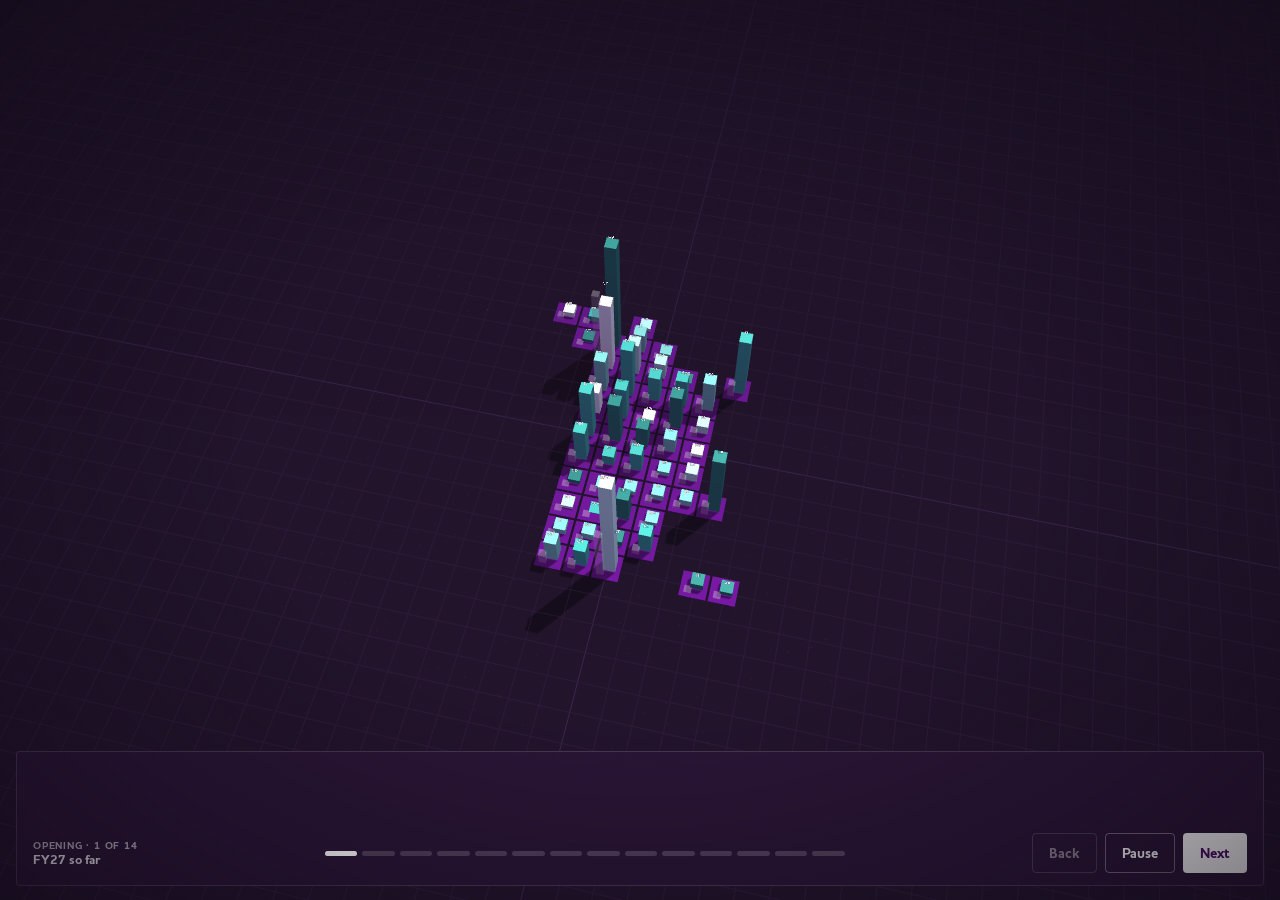
==== index.html @ 797d402d "Rename FY27-Advocacy-Journey (1).html to index.html" ====
<!doctype html>
<html lang="en">
<head>
<meta charset="utf-8">
<meta name="viewport" content="width=device-width,initial-scale=1">
<title>FY27 Advocacy Journey</title>
<style>
/* Layout: full-viewport 3D stage; HUD = title strip (top-left), optional state picker (top-right), caption + progress + controls (bottom). Single deliberate theme: brand purple ground, white and gold marks, teal for growth. */
@font-face{font-family:"Houschka Alt Pro";src:url("[data-uri]") format("woff");font-weight:300 500;font-style:normal;font-display:swap}
@font-face{font-family:"Houschka Alt Pro";src:url("[data-uri]") format("woff");font-weight:600 900;font-style:normal;font-display:swap}
:root{--bg:#1d1226;--panel:rgba(43,23,56,.82);--border:rgba(255,255,255,.14);--fg:#f3eef6;--muted:rgba(243,238,246,.72);--gold:#ffa400;--font:"Houschka Alt Pro",Arial,Helvetica,sans-serif;color-scheme:dark}
html,body{height:100%}
body{margin:0;background:var(--bg);color:var(--fg);font:400 15px/1.45 var(--font);overflow:hidden;-webkit-font-smoothing:antialiased}
#c{position:fixed;inset:0;display:block;touch-action:none;width:100vw!important;height:100vh!important}
.hud{position:fixed;background:var(--panel);border:1px solid var(--border);border-radius:4px;backdrop-filter:blur(8px);padding:12px 16px;max-width:calc(100vw - 32px)}
#top{top:calc(14px + env(safe-area-inset-top,0px));left:16px;display:flex;gap:10px;align-items:baseline;padding:8px 14px;max-width:min(60vw,calc(100vw - 452px))}
#top .ver{font-size:10px;color:var(--muted);letter-spacing:.06em}
#top h1{margin:0;font-size:15px;font-weight:700;line-height:1.2;letter-spacing:.01em;white-space:nowrap;overflow:hidden;text-overflow:ellipsis}
#scene{flex:0 1 auto;min-width:0;max-width:34%}
#kicker{font-size:10px;letter-spacing:.08em;text-transform:uppercase;color:var(--muted);font-weight:700;margin:0}
#sceneTitle{margin:0;font-size:13px;font-weight:700;line-height:1.2;color:var(--fg);white-space:nowrap;overflow:hidden;text-overflow:ellipsis}
#pick{top:calc(14px + env(safe-area-inset-top,0px));right:16px;display:flex;gap:8px;align-items:center;max-width:46vw}
select,button{font:700 14px/1.2 var(--font);min-height:40px;border-radius:4px;cursor:pointer}
select{background:#2b1738;color:#fff;border:1px solid rgba(255,255,255,.35);padding:8px 34px 8px 10px;appearance:none;-webkit-appearance:none;background-image:url("data:image/svg+xml;utf8,<svg xmlns='http://www.w3.org/2000/svg' width='16' height='16' viewBox='0 0 16 16'><path d='M3 6l5 5 5-5' fill='none' stroke='white' stroke-width='2'/></svg>");background-repeat:no-repeat;background-position:right 10px center}
button{background:#fff;color:#4a0d66;border:1px solid transparent;padding:8px 16px}
button.ghost{background:transparent;color:#fff;border-color:rgba(255,255,255,.35)}
button:disabled{opacity:.45;cursor:default}
button:focus-visible,select:focus-visible{outline:none;box-shadow:0 0 0 3px var(--gold)}
#bottom{left:16px;right:16px;bottom:calc(14px + env(safe-area-inset-bottom,0px));display:grid;gap:10px;max-width:none}
#caption{margin:0;font-size:clamp(16px,1.9vw,22px);line-height:1.35;min-height:2.7em;text-wrap:balance;opacity:0;transform:translateY(6px)}
#caption.in{opacity:1;transform:none;transition:opacity 500ms ease-out,transform 500ms ease-out}
#caption strong{color:var(--gold)}
#ctl{display:flex;justify-content:space-between;align-items:center;gap:14px;flex-wrap:wrap}
#progress{display:flex;gap:5px;flex:1 1 200px;max-width:520px}
#progress span{flex:1;height:5px;border-radius:3px;background:rgba(255,255,255,.18);position:relative;overflow:hidden}
#progress span::after{content:"";position:absolute;inset:0;background:#fff;transform:scaleX(0);transform-origin:left}
#progress span.done::after{transform:scaleX(1)}
#progress span.live::after{transform:scaleX(1);transition:transform var(--ms,10000ms) linear}
#btns{display:flex;gap:8px}
#stat{position:fixed;right:16px;top:calc(76px + env(safe-area-inset-top,0px));width:300px;display:none}
#stat.on{display:block}
#stat .big{font-size:40px;font-weight:700;line-height:1;margin:2px 0 4px}
#stat .lbl{font-size:13px;color:var(--muted)}
#stat .sub{font-size:14px;margin-top:8px;color:var(--fg)}
#stat .sub b{color:var(--gold)}
.lg{display:flex;gap:14px;flex-wrap:wrap;font-size:13px;color:var(--muted);margin-top:8px}
.lg span{display:inline-flex;align-items:center;gap:6px}
.lg i{width:11px;height:11px;border-radius:2px;display:inline-block}
.sr{position:absolute;left:-9999px}
.ovl{position:fixed;inset:0;z-index:6;display:grid;place-items:center;pointer-events:none;opacity:0;transition:opacity 900ms ease}
.ovl.on{opacity:1}
#vignette{position:fixed;inset:0;pointer-events:none;z-index:2;background:radial-gradient(ellipse at center,rgba(0,0,0,0) 45%,rgba(14,8,20,.55) 100%)}
#dip{position:fixed;inset:0;pointer-events:none;z-index:7;background:#120b1a;opacity:0;transition:opacity 420ms ease}
#dip.on{opacity:.55;transition:opacity 160ms ease}
#cold{background:#120b1a}
#cold .inner,#finale .inner{text-align:center;padding:0 24px;max-width:1100px}
.coldtitle{font-size:clamp(16px,2.4vw,28px);letter-spacing:.14em;text-transform:uppercase;color:var(--gold);font-weight:700;margin-bottom:clamp(18px,4vh,44px)}
.bignum{font-weight:700;font-size:clamp(64px,13vw,168px);line-height:1;letter-spacing:-.02em;color:#fff;font-variant-numeric:tabular-nums}
.bignum.gold{color:var(--gold)}
.biglab{font-size:clamp(16px,2.2vw,26px);color:var(--muted);margin-top:14px;font-weight:700;letter-spacing:.04em;text-transform:uppercase}
.bigline{font-size:clamp(20px,3vw,38px);color:#fff;margin-top:34px;font-weight:700;opacity:0;transform:translateY(10px);transition:opacity 800ms ease,transform 800ms ease}
.bigline.on{opacity:1;transform:none}
.bigline b{color:var(--gold)}
#finale{background:radial-gradient(ellipse at center,rgba(29,18,38,.55) 0%,rgba(29,18,38,.92) 70%)}
#finale .eyebrow{font-size:14px;letter-spacing:.1em;text-transform:uppercase;color:var(--gold);font-weight:700;margin:0 0 14px}
#finale h1{margin:0;font-weight:700;font-size:clamp(40px,7.5vw,104px);line-height:.98;letter-spacing:-.01em;color:#fff}
#finale .row{display:flex;gap:clamp(24px,5vw,72px);justify-content:center;flex-wrap:wrap;margin:38px 0 26px}
#finale .cell .n{font-weight:700;font-size:clamp(40px,6vw,80px);line-height:1;color:var(--gold);font-variant-numeric:tabular-nums}
#finale .cell:nth-child(2) .n{color:#fff}
#finale .cell .l{font-size:clamp(13px,1.4vw,17px);color:var(--muted);margin-top:8px;max-width:22ch;margin-left:auto;margin-right:auto}
#finale .cta{font-size:clamp(18px,2.4vw,30px);color:#fff;margin:0;max-width:34ch;margin-left:auto;margin-right:auto;line-height:1.3}
#finale .cta b{color:var(--gold)}
#hero{position:fixed;left:0;right:0;top:calc(96px + env(safe-area-inset-top,0px));z-index:3;pointer-events:none;text-align:center;opacity:0;transform:translateY(-8px);transition:opacity 600ms ease,transform 600ms ease}
#hero.on{opacity:1;transform:none}
#hero .n{font-weight:700;font-size:clamp(48px,7.5vw,100px);line-height:1;color:var(--gold);letter-spacing:-.02em;text-shadow:0 6px 30px rgba(0,0,0,.6);font-variant-numeric:tabular-nums}
#hero .l{font-size:clamp(15px,2vw,24px);color:#fff;font-weight:700;margin-top:8px;text-shadow:0 2px 12px rgba(0,0,0,.7)}
body.cinema #top,body.cinema #pick,body.cinema #stat{opacity:0;pointer-events:none;transition:opacity 500ms ease}
#top,#pick,#stat{transition:opacity 500ms ease}
.hud.sub{font-size:13px;color:var(--muted)}
#pick{flex-wrap:wrap;justify-content:flex-end}
#backBtn{display:none}#backBtn.on{display:inline-block}
#tourPanel{display:none;position:fixed;right:16px;top:calc(76px + env(safe-area-inset-top,0px));width:min(560px,calc(100vw - 32px));max-height:calc(100vh - 110px);overflow:auto;z-index:6}
#tourPanel.on{display:block}
#tourPanel h3{margin:0 0 4px;font-size:16px}
#tourPanel p{margin:0 0 10px;font-size:13px;color:var(--muted)}
#tourGrid{display:grid;grid-template-columns:repeat(auto-fill,minmax(150px,1fr));gap:4px 10px;margin:8px 0 12px}
#tourGrid label{display:flex;align-items:center;gap:8px;font-size:14px;min-height:30px;cursor:pointer}
#tourGrid input{width:16px;height:16px;accent-color:#ffa400;margin:0}
#tourOrder{font-size:14px;margin:0 0 10px;min-height:1.4em}#tourOrder b{color:var(--gold)}
#tourRow{display:flex;gap:8px;flex-wrap:wrap;align-items:center}
#tourCode{font:600 13px/1.2 ui-monospace,SFMono-Regular,Menlo,monospace;background:#2b1738;color:#fff;border:1px solid rgba(255,255,255,.35);border-radius:4px;padding:9px 10px;min-height:40px;flex:1 1 180px;min-width:0}
#tourMsg{font-size:13px;color:var(--gold);min-height:1.2em;margin-top:6px}
@media (max-width:820px){#tourPanel{top:calc(150px + env(safe-area-inset-top,0px));max-height:50vh}#pick{top:calc(104px + env(safe-area-inset-top,0px));bottom:auto;left:16px;right:16px;justify-content:flex-start;padding:8px 10px}#pick select{flex:1 1 140px;min-width:0}#hero{top:calc(150px + env(safe-area-inset-top,0px))}#finale .row{gap:18px}#top h1{font-size:13px}#scene{display:none}#stat{display:none!important}#caption{min-height:3.9em;font-size:17px}}
@media (prefers-reduced-motion:reduce){*{transition:none!important}}
</style>
</head>
<body>

<canvas id="c" aria-label="Animated 3D story of FY27 grassroots advocacy"></canvas>

<div id="vignette"></div>
<div id="dip"></div>
<section class="ovl" id="cold" aria-live="polite"><div class="inner"><div class="coldtitle">Our FY27 Digital Advocacy Journey So Far</div><div class="bignum" id="coldNum">0</div><div class="biglab" id="coldLab">actions for the cause since July 1</div><div class="bigline" id="coldLine"></div></div></section>
<section id="hero" aria-live="polite"><div class="n" id="heroNum"></div><div class="l" id="heroLab"></div></section>
<section class="ovl" id="finale"><div class="inner"><p class="eyebrow">Our FY27 Digital Advocacy Journey So Far</p><h1>Keep up the momentum</h1><div class="row" id="finRow"></div><p class="cta" id="finCta"></p></div></section>
<section class="hud" id="top"><h1>Our FY27 Digital Advocacy Journey So Far</h1><span class="ver">v12</span></section>
<section class="hud" id="pick">
  <label for="stateSel" class="sr">Explore a state</label>
  <select id="stateSel"><option value="">Explore a state…</option></select>
  <button type="button" id="tourBtn" class="ghost">Build tour</button>
  <button type="button" id="backBtn">Back to story</button>
</section>
<section class="hud" id="tourPanel" aria-label="Build a state tour">
  <h3>Build a state tour</h3>
  <p>Tick states in the order you want them. Each one gets a zoom-in chapter and a numbers chapter, placed after the Channels scene and before Pace.</p>
  <div id="tourGrid"></div>
  <p id="tourOrder"></p>
  <div id="tourRow"><input id="tourCode" type="text" spellcheck="false" aria-label="Tour code" placeholder="Tour code, e.g. NJ,TX,CA"><button type="button" id="tourApply">Apply</button><button type="button" id="tourCopy" class="ghost">Copy link</button><button type="button" id="tourClear" class="ghost">Clear</button><button type="button" id="tourClose" class="ghost">Close</button></div>
  <div id="tourMsg"></div>
</section>
<section class="hud" id="stat" aria-live="polite">
  <div class="lbl" id="statLbl"></div>
  <div class="big" id="statBig"></div>
  <div class="sub" id="statSub"></div>
  <div class="lg" id="statLg"></div>
</section>
<section class="hud" id="bottom">
  <p id="caption" aria-live="polite"></p>
  <div id="ctl">
    <div id="scene"><p id="kicker"></p><h2 id="sceneTitle"></h2></div>
    <div id="progress" aria-hidden="true"></div>
    <div id="btns"><button type="button" id="prevBtn" class="ghost">Back</button><button type="button" id="pauseBtn" class="ghost">Pause</button><button type="button" id="nextBtn">Next</button></div>
  </div>
</section>

<script>/**
 * @license
 * Copyright 2010-2021 Three.js Authors
 * SPDX-License-Identifier: MIT
 */
!function(t,e){"object"==typeof exports&&"undefined"!=typeof module?e(exports):"function"==typeof define&&define.amd?define(["exports"],e):e((t="undefined"!=typeof globalThis?globalThis:t||self).THREE={})}(this,(function(t){"use strict";const e="128",n=100,i=300,r=301,s=302,a=303,o=304,l=306,c=307,h=1e3,u=1001,d=1002,p=1003,m=1004,f=1005,g=1006,v=1007,y=1008,x=1009,_=1012,w=1014,b=1015,M=1016,S=1020,T=1022,E=1023,A=1026,L=1027,R=33776,C=33777,P=33778,D=33779,I=35840,N=35841,B=35842,z=35843,F=37492,O=37496,H=2300,G=2301,U=2302,k=2400,V=2401,W=2402,j=2500,q=2501,X=3e3,Y=3001,Z=3007,J=3002,Q=3004,K=3005,$=3006,tt=7680,et=35044,nt=35048,it="300 es";class rt{addEventListener(t,e){void 0===this._listeners&&(this._listeners={});const n=this._listeners;void 0===n[t]&&(n[t]=[]),-1===n[t].indexOf(e)&&n[t].push(e)}hasEventListener(t,e){if(void 0===this._listeners)return!1;const n=this._listeners;return void 0!==n[t]&&-1!==n[t].indexOf(e)}removeEventListener(t,e){if(void 0===this._listeners)return;const n=this._listeners[t];if(void 0!==n){const t=n.indexOf(e);-1!==t&&n.splice(t,1)}}dispatchEvent(t){if(void 0===this._listeners)return;const e=this._listeners[t.type];if(void 0!==e){t.target=this;const n=e.slice(0);for(let e=0,i=n.length;e<i;e++)n[e].call(this,t);t.target=null}}}const st=[];for(let t=0;t<256;t++)st[t]=(t<16?"0":"")+t.toString(16);let at=1234567;const ot=Math.PI/180,lt=180/Math.PI;function ct(){const t=4294967295*Math.random()|0,e=4294967295*Math.random()|0,n=4294967295*Math.random()|0,i=4294967295*Math.random()|0;return(st[255&t]+st[t>>8&255]+st[t>>16&255]+st[t>>24&255]+"-"+st[255&e]+st[e>>8&255]+"-"+st[e>>16&15|64]+st[e>>24&255]+"-"+st[63&n|128]+st[n>>8&255]+"-"+st[n>>16&255]+st[n>>24&255]+st[255&i]+st[i>>8&255]+st[i>>16&255]+st[i>>24&255]).toUpperCase()}function ht(t,e,n){return Math.max(e,Math.min(n,t))}function ut(t,e){return(t%e+e)%e}function dt(t,e,n){return(1-n)*t+n*e}function pt(t){return 0==(t&t-1)&&0!==t}function mt(t){return Math.pow(2,Math.ceil(Math.log(t)/Math.LN2))}function ft(t){return Math.pow(2,Math.floor(Math.log(t)/Math.LN2))}var gt=Object.freeze({__proto__:null,DEG2RAD:ot,RAD2DEG:lt,generateUUID:ct,clamp:ht,euclideanModulo:ut,mapLinear:function(t,e,n,i,r){return i+(t-e)*(r-i)/(n-e)},inverseLerp:function(t,e,n){return t!==e?(n-t)/(e-t):0},lerp:dt,damp:function(t,e,n,i){return dt(t,e,1-Math.exp(-n*i))},pingpong:function(t,e=1){return e-Math.abs(ut(t,2*e)-e)},smoothstep:function(t,e,n){return t<=e?0:t>=n?1:(t=(t-e)/(n-e))*t*(3-2*t)},smootherstep:function(t,e,n){return t<=e?0:t>=n?1:(t=(t-e)/(n-e))*t*t*(t*(6*t-15)+10)},randInt:function(t,e){return t+Math.floor(Math.random()*(e-t+1))},randFloat:function(t,e){return t+Math.random()*(e-t)},randFloatSpread:function(t){return t*(.5-Math.random())},seededRandom:function(t){return void 0!==t&&(at=t%2147483647),at=16807*at%2147483647,(at-1)/2147483646},degToRad:function(t){return t*ot},radToDeg:function(t){return t*lt},isPowerOfTwo:pt,ceilPowerOfTwo:mt,floorPowerOfTwo:ft,setQuaternionFromProperEuler:function(t,e,n,i,r){const s=Math.cos,a=Math.sin,o=s(n/2),l=a(n/2),c=s((e+i)/2),h=a((e+i)/2),u=s((e-i)/2),d=a((e-i)/2),p=s((i-e)/2),m=a((i-e)/2);switch(r){case"XYX":t.set(o*h,l*u,l*d,o*c);break;case"YZY":t.set(l*d,o*h,l*u,o*c);break;case"ZXZ":t.set(l*u,l*d,o*h,o*c);break;case"XZX":t.set(o*h,l*m,l*p,o*c);break;case"YXY":t.set(l*p,o*h,l*m,o*c);break;case"ZYZ":t.set(l*m,l*p,o*h,o*c);break;default:console.warn("THREE.MathUtils: .setQuaternionFromProperEuler() encountered an unknown order: "+r)}}});class vt{constructor(t=0,e=0){this.x=t,this.y=e}get width(){return this.x}set width(t){this.x=t}get height(){return this.y}set height(t){this.y=t}set(t,e){return this.x=t,this.y=e,this}setScalar(t){return this.x=t,this.y=t,this}setX(t){return this.x=t,this}setY(t){return this.y=t,this}setComponent(t,e){switch(t){case 0:this.x=e;break;case 1:this.y=e;break;default:throw new Error("index is out of range: "+t)}return this}getComponent(t){switch(t){case 0:return this.x;case 1:return this.y;default:throw new Error("index is out of range: "+t)}}clone(){return new this.constructor(this.x,this.y)}copy(t){return this.x=t.x,this.y=t.y,this}add(t,e){return void 0!==e?(console.warn("THREE.Vector2: .add() now only accepts one argument. Use .addVectors( a, b ) instead."),this.addVectors(t,e)):(this.x+=t.x,this.y+=t.y,this)}addScalar(t){return this.x+=t,this.y+=t,this}addVectors(t,e){return this.x=t.x+e.x,this.y=t.y+e.y,this}addScaledVector(t,e){return this.x+=t.x*e,this.y+=t.y*e,this}sub(t,e){return void 0!==e?(console.warn("THREE.Vector2: .sub() now only accepts one argument. Use .subVectors( a, b ) instead."),this.subVectors(t,e)):(this.x-=t.x,this.y-=t.y,this)}subScalar(t){return this.x-=t,this.y-=t,this}subVectors(t,e){return this.x=t.x-e.x,this.y=t.y-e.y,this}multiply(t){return this.x*=t.x,this.y*=t.y,this}multiplyScalar(t){return this.x*=t,this.y*=t,this}divide(t){return this.x/=t.x,this.y/=t.y,this}divideScalar(t){return this.multiplyScalar(1/t)}applyMatrix3(t){const e=this.x,n=this.y,i=t.elements;return this.x=i[0]*e+i[3]*n+i[6],this.y=i[1]*e+i[4]*n+i[7],this}min(t){return this.x=Math.min(this.x,t.x),this.y=Math.min(this.y,t.y),this}max(t){return this.x=Math.max(this.x,t.x),this.y=Math.max(this.y,t.y),this}clamp(t,e){return this.x=Math.max(t.x,Math.min(e.x,this.x)),this.y=Math.max(t.y,Math.min(e.y,this.y)),this}clampScalar(t,e){return this.x=Math.max(t,Math.min(e,this.x)),this.y=Math.max(t,Math.min(e,this.y)),this}clampLength(t,e){const n=this.length();return this.divideScalar(n||1).multiplyScalar(Math.max(t,Math.min(e,n)))}floor(){return this.x=Math.floor(this.x),this.y=Math.floor(this.y),this}ceil(){return this.x=Math.ceil(this.x),this.y=Math.ceil(this.y),this}round(){return this.x=Math.round(this.x),this.y=Math.round(this.y),this}roundToZero(){return this.x=this.x<0?Math.ceil(this.x):Math.floor(this.x),this.y=this.y<0?Math.ceil(this.y):Math.floor(this.y),this}negate(){return this.x=-this.x,this.y=-this.y,this}dot(t){return this.x*t.x+this.y*t.y}cross(t){return this.x*t.y-this.y*t.x}lengthSq(){return this.x*this.x+this.y*this.y}length(){return Math.sqrt(this.x*this.x+this.y*this.y)}manhattanLength(){return Math.abs(this.x)+Math.abs(this.y)}normalize(){return this.divideScalar(this.length()||1)}angle(){return Math.atan2(-this.y,-this.x)+Math.PI}distanceTo(t){return Math.sqrt(this.distanceToSquared(t))}distanceToSquared(t){const e=this.x-t.x,n=this.y-t.y;return e*e+n*n}manhattanDistanceTo(t){return Math.abs(this.x-t.x)+Math.abs(this.y-t.y)}setLength(t){return this.normalize().multiplyScalar(t)}lerp(t,e){return this.x+=(t.x-this.x)*e,this.y+=(t.y-this.y)*e,this}lerpVectors(t,e,n){return this.x=t.x+(e.x-t.x)*n,this.y=t.y+(e.y-t.y)*n,this}equals(t){return t.x===this.x&&t.y===this.y}fromArray(t,e=0){return this.x=t[e],this.y=t[e+1],this}toArray(t=[],e=0){return t[e]=this.x,t[e+1]=this.y,t}fromBufferAttribute(t,e,n){return void 0!==n&&console.warn("THREE.Vector2: offset has been removed from .fromBufferAttribute()."),this.x=t.getX(e),this.y=t.getY(e),this}rotateAround(t,e){const n=Math.cos(e),i=Math.sin(e),r=this.x-t.x,s=this.y-t.y;return this.x=r*n-s*i+t.x,this.y=r*i+s*n+t.y,this}random(){return this.x=Math.random(),this.y=Math.random(),this}}vt.prototype.isVector2=!0;class yt{constructor(){this.elements=[1,0,0,0,1,0,0,0,1],arguments.length>0&&console.error("THREE.Matrix3: the constructor no longer reads arguments. use .set() instead.")}set(t,e,n,i,r,s,a,o,l){const c=this.elements;return c[0]=t,c[1]=i,c[2]=a,c[3]=e,c[4]=r,c[5]=o,c[6]=n,c[7]=s,c[8]=l,this}identity(){return this.set(1,0,0,0,1,0,0,0,1),this}copy(t){const e=this.elements,n=t.elements;return e[0]=n[0],e[1]=n[1],e[2]=n[2],e[3]=n[3],e[4]=n[4],e[5]=n[5],e[6]=n[6],e[7]=n[7],e[8]=n[8],this}extractBasis(t,e,n){return t.setFromMatrix3Column(this,0),e.setFromMatrix3Column(this,1),n.setFromMatrix3Column(this,2),this}setFromMatrix4(t){const e=t.elements;return this.set(e[0],e[4],e[8],e[1],e[5],e[9],e[2],e[6],e[10]),this}multiply(t){return this.multiplyMatrices(this,t)}premultiply(t){return this.multiplyMatrices(t,this)}multiplyMatrices(t,e){const n=t.elements,i=e.elements,r=this.elements,s=n[0],a=n[3],o=n[6],l=n[1],c=n[4],h=n[7],u=n[2],d=n[5],p=n[8],m=i[0],f=i[3],g=i[6],v=i[1],y=i[4],x=i[7],_=i[2],w=i[5],b=i[8];return r[0]=s*m+a*v+o*_,r[3]=s*f+a*y+o*w,r[6]=s*g+a*x+o*b,r[1]=l*m+c*v+h*_,r[4]=l*f+c*y+h*w,r[7]=l*g+c*x+h*b,r[2]=u*m+d*v+p*_,r[5]=u*f+d*y+p*w,r[8]=u*g+d*x+p*b,this}multiplyScalar(t){const e=this.elements;return e[0]*=t,e[3]*=t,e[6]*=t,e[1]*=t,e[4]*=t,e[7]*=t,e[2]*=t,e[5]*=t,e[8]*=t,this}determinant(){const t=this.elements,e=t[0],n=t[1],i=t[2],r=t[3],s=t[4],a=t[5],o=t[6],l=t[7],c=t[8];return e*s*c-e*a*l-n*r*c+n*a*o+i*r*l-i*s*o}invert(){const t=this.elements,e=t[0],n=t[1],i=t[2],r=t[3],s=t[4],a=t[5],o=t[6],l=t[7],c=t[8],h=c*s-a*l,u=a*o-c*r,d=l*r-s*o,p=e*h+n*u+i*d;if(0===p)return this.set(0,0,0,0,0,0,0,0,0);const m=1/p;return t[0]=h*m,t[1]=(i*l-c*n)*m,t[2]=(a*n-i*s)*m,t[3]=u*m,t[4]=(c*e-i*o)*m,t[5]=(i*r-a*e)*m,t[6]=d*m,t[7]=(n*o-l*e)*m,t[8]=(s*e-n*r)*m,this}transpose(){let t;const e=this.elements;return t=e[1],e[1]=e[3],e[3]=t,t=e[2],e[2]=e[6],e[6]=t,t=e[5],e[5]=e[7],e[7]=t,this}getNormalMatrix(t){return this.setFromMatrix4(t).invert().transpose()}transposeIntoArray(t){const e=this.elements;return t[0]=e[0],t[1]=e[3],t[2]=e[6],t[3]=e[1],t[4]=e[4],t[5]=e[7],t[6]=e[2],t[7]=e[5],t[8]=e[8],this}setUvTransform(t,e,n,i,r,s,a){const o=Math.cos(r),l=Math.sin(r);return this.set(n*o,n*l,-n*(o*s+l*a)+s+t,-i*l,i*o,-i*(-l*s+o*a)+a+e,0,0,1),this}scale(t,e){const n=this.elements;return n[0]*=t,n[3]*=t,n[6]*=t,n[1]*=e,n[4]*=e,n[7]*=e,this}rotate(t){const e=Math.cos(t),n=Math.sin(t),i=this.elements,r=i[0],s=i[3],a=i[6],o=i[1],l=i[4],c=i[7];return i[0]=e*r+n*o,i[3]=e*s+n*l,i[6]=e*a+n*c,i[1]=-n*r+e*o,i[4]=-n*s+e*l,i[7]=-n*a+e*c,this}translate(t,e){const n=this.elements;return n[0]+=t*n[2],n[3]+=t*n[5],n[6]+=t*n[8],n[1]+=e*n[2],n[4]+=e*n[5],n[7]+=e*n[8],this}equals(t){const e=this.elements,n=t.elements;for(let t=0;t<9;t++)if(e[t]!==n[t])return!1;return!0}fromArray(t,e=0){for(let n=0;n<9;n++)this.elements[n]=t[n+e];return this}toArray(t=[],e=0){const n=this.elements;return t[e]=n[0],t[e+1]=n[1],t[e+2]=n[2],t[e+3]=n[3],t[e+4]=n[4],t[e+5]=n[5],t[e+6]=n[6],t[e+7]=n[7],t[e+8]=n[8],t}clone(){return(new this.constructor).fromArray(this.elements)}}let xt;yt.prototype.isMatrix3=!0;class _t{static getDataURL(t){if(/^data:/i.test(t.src))return t.src;if("undefined"==typeof HTMLCanvasElement)return t.src;let e;if(t instanceof HTMLCanvasElement)e=t;else{void 0===xt&&(xt=document.createElementNS("http://www.w3.org/1999/xhtml","canvas")),xt.width=t.width,xt.height=t.height;const n=xt.getContext("2d");t instanceof ImageData?n.putImageData(t,0,0):n.drawImage(t,0,0,t.width,t.height),e=xt}return e.width>2048||e.height>2048?(console.warn("THREE.ImageUtils.getDataURL: Image converted to jpg for performance reasons",t),e.toDataURL("image/jpeg",.6)):e.toDataURL("image/png")}}let wt=0;class bt extends rt{constructor(t=bt.DEFAULT_IMAGE,e=bt.DEFAULT_MAPPING,n=1001,i=1001,r=1006,s=1008,a=1023,o=1009,l=1,c=3e3){super(),Object.defineProperty(this,"id",{value:wt++}),this.uuid=ct(),this.name="",this.image=t,this.mipmaps=[],this.mapping=e,this.wrapS=n,this.wrapT=i,this.magFilter=r,this.minFilter=s,this.anisotropy=l,this.format=a,this.internalFormat=null,this.type=o,this.offset=new vt(0,0),this.repeat=new vt(1,1),this.center=new vt(0,0),this.rotation=0,this.matrixAutoUpdate=!0,this.matrix=new yt,this.generateMipmaps=!0,this.premultiplyAlpha=!1,this.flipY=!0,this.unpackAlignment=4,this.encoding=c,this.version=0,this.onUpdate=null}updateMatrix(){this.matrix.setUvTransform(this.offset.x,this.offset.y,this.repeat.x,this.repeat.y,this.rotation,this.center.x,this.center.y)}clone(){return(new this.constructor).copy(this)}copy(t){return this.name=t.name,this.image=t.image,this.mipmaps=t.mipmaps.slice(0),this.mapping=t.mapping,this.wrapS=t.wrapS,this.wrapT=t.wrapT,this.magFilter=t.magFilter,this.minFilter=t.minFilter,this.anisotropy=t.anisotropy,this.format=t.format,this.internalFormat=t.internalFormat,this.type=t.type,this.offset.copy(t.offset),this.repeat.copy(t.repeat),this.center.copy(t.center),this.rotation=t.rotation,this.matrixAutoUpdate=t.matrixAutoUpdate,this.matrix.copy(t.matrix),this.generateMipmaps=t.generateMipmaps,this.premultiplyAlpha=t.premultiplyAlpha,this.flipY=t.flipY,this.unpackAlignment=t.unpackAlignment,this.encoding=t.encoding,this}toJSON(t){const e=void 0===t||"string"==typeof t;if(!e&&void 0!==t.textures[this.uuid])return t.textures[this.uuid];const n={metadata:{version:4.5,type:"Texture",generator:"Texture.toJSON"},uuid:this.uuid,name:this.name,mapping:this.mapping,repeat:[this.repeat.x,this.repeat.y],offset:[this.offset.x,this.offset.y],center:[this.center.x,this.center.y],rotation:this.rotation,wrap:[this.wrapS,this.wrapT],format:this.format,type:this.type,encoding:this.encoding,minFilter:this.minFilter,magFilter:this.magFilter,anisotropy:this.anisotropy,flipY:this.flipY,premultiplyAlpha:this.premultiplyAlpha,unpackAlignment:this.unpackAlignment};if(void 0!==this.image){const i=this.image;if(void 0===i.uuid&&(i.uuid=ct()),!e&&void 0===t.images[i.uuid]){let e;if(Array.isArray(i)){e=[];for(let t=0,n=i.length;t<n;t++)i[t].isDataTexture?e.push(Mt(i[t].image)):e.push(Mt(i[t]))}else e=Mt(i);t.images[i.uuid]={uuid:i.uuid,url:e}}n.image=i.uuid}return e||(t.textures[this.uuid]=n),n}dispose(){this.dispatchEvent({type:"dispose"})}transformUv(t){if(this.mapping!==i)return t;if(t.applyMatrix3(this.matrix),t.x<0||t.x>1)switch(this.wrapS){case h:t.x=t.x-Math.floor(t.x);break;case u:t.x=t.x<0?0:1;break;case d:1===Math.abs(Math.floor(t.x)%2)?t.x=Math.ceil(t.x)-t.x:t.x=t.x-Math.floor(t.x)}if(t.y<0||t.y>1)switch(this.wrapT){case h:t.y=t.y-Math.floor(t.y);break;case u:t.y=t.y<0?0:1;break;case d:1===Math.abs(Math.floor(t.y)%2)?t.y=Math.ceil(t.y)-t.y:t.y=t.y-Math.floor(t.y)}return this.flipY&&(t.y=1-t.y),t}set needsUpdate(t){!0===t&&this.version++}}function Mt(t){return"undefined"!=typeof HTMLImageElement&&t instanceof HTMLImageElement||"undefined"!=typeof HTMLCanvasElement&&t instanceof HTMLCanvasElement||"undefined"!=typeof ImageBitmap&&t instanceof ImageBitmap?_t.getDataURL(t):t.data?{data:Array.prototype.slice.call(t.data),width:t.width,height:t.height,type:t.data.constructor.name}:(console.warn("THREE.Texture: Unable to serialize Texture."),{})}bt.DEFAULT_IMAGE=void 0,bt.DEFAULT_MAPPING=i,bt.prototype.isTexture=!0;class St{constructor(t=0,e=0,n=0,i=1){this.x=t,this.y=e,this.z=n,this.w=i}get width(){return this.z}set width(t){this.z=t}get height(){return this.w}set height(t){this.w=t}set(t,e,n,i){return this.x=t,this.y=e,this.z=n,this.w=i,this}setScalar(t){return this.x=t,this.y=t,this.z=t,this.w=t,this}setX(t){return this.x=t,this}setY(t){return this.y=t,this}setZ(t){return this.z=t,this}setW(t){return this.w=t,this}setComponent(t,e){switch(t){case 0:this.x=e;break;case 1:this.y=e;break;case 2:this.z=e;break;case 3:this.w=e;break;default:throw new Error("index is out of range: "+t)}return this}getComponent(t){switch(t){case 0:return this.x;case 1:return this.y;case 2:return this.z;case 3:return this.w;default:throw new Error("index is out of range: "+t)}}clone(){return new this.constructor(this.x,this.y,this.z,this.w)}copy(t){return this.x=t.x,this.y=t.y,this.z=t.z,this.w=void 0!==t.w?t.w:1,this}add(t,e){return void 0!==e?(console.warn("THREE.Vector4: .add() now only accepts one argument. Use .addVectors( a, b ) instead."),this.addVectors(t,e)):(this.x+=t.x,this.y+=t.y,this.z+=t.z,this.w+=t.w,this)}addScalar(t){return this.x+=t,this.y+=t,this.z+=t,this.w+=t,this}addVectors(t,e){return this.x=t.x+e.x,this.y=t.y+e.y,this.z=t.z+e.z,this.w=t.w+e.w,this}addScaledVector(t,e){return this.x+=t.x*e,this.y+=t.y*e,this.z+=t.z*e,this.w+=t.w*e,this}sub(t,e){return void 0!==e?(console.warn("THREE.Vector4: .sub() now only accepts one argument. Use .subVectors( a, b ) instead."),this.subVectors(t,e)):(this.x-=t.x,this.y-=t.y,this.z-=t.z,this.w-=t.w,this)}subScalar(t){return this.x-=t,this.y-=t,this.z-=t,this.w-=t,this}subVectors(t,e){return this.x=t.x-e.x,this.y=t.y-e.y,this.z=t.z-e.z,this.w=t.w-e.w,this}multiply(t){return this.x*=t.x,this.y*=t.y,this.z*=t.z,this.w*=t.w,this}multiplyScalar(t){return this.x*=t,this.y*=t,this.z*=t,this.w*=t,this}applyMatrix4(t){const e=this.x,n=this.y,i=this.z,r=this.w,s=t.elements;return this.x=s[0]*e+s[4]*n+s[8]*i+s[12]*r,this.y=s[1]*e+s[5]*n+s[9]*i+s[13]*r,this.z=s[2]*e+s[6]*n+s[10]*i+s[14]*r,this.w=s[3]*e+s[7]*n+s[11]*i+s[15]*r,this}divideScalar(t){return this.multiplyScalar(1/t)}setAxisAngleFromQuaternion(t){this.w=2*Math.acos(t.w);const e=Math.sqrt(1-t.w*t.w);return e<1e-4?(this.x=1,this.y=0,this.z=0):(this.x=t.x/e,this.y=t.y/e,this.z=t.z/e),this}setAxisAngleFromRotationMatrix(t){let e,n,i,r;const s=.01,a=.1,o=t.elements,l=o[0],c=o[4],h=o[8],u=o[1],d=o[5],p=o[9],m=o[2],f=o[6],g=o[10];if(Math.abs(c-u)<s&&Math.abs(h-m)<s&&Math.abs(p-f)<s){if(Math.abs(c+u)<a&&Math.abs(h+m)<a&&Math.abs(p+f)<a&&Math.abs(l+d+g-3)<a)return this.set(1,0,0,0),this;e=Math.PI;const t=(l+1)/2,o=(d+1)/2,v=(g+1)/2,y=(c+u)/4,x=(h+m)/4,_=(p+f)/4;return t>o&&t>v?t<s?(n=0,i=.707106781,r=.707106781):(n=Math.sqrt(t),i=y/n,r=x/n):o>v?o<s?(n=.707106781,i=0,r=.707106781):(i=Math.sqrt(o),n=y/i,r=_/i):v<s?(n=.707106781,i=.707106781,r=0):(r=Math.sqrt(v),n=x/r,i=_/r),this.set(n,i,r,e),this}let v=Math.sqrt((f-p)*(f-p)+(h-m)*(h-m)+(u-c)*(u-c));return Math.abs(v)<.001&&(v=1),this.x=(f-p)/v,this.y=(h-m)/v,this.z=(u-c)/v,this.w=Math.acos((l+d+g-1)/2),this}min(t){return this.x=Math.min(this.x,t.x),this.y=Math.min(this.y,t.y),this.z=Math.min(this.z,t.z),this.w=Math.min(this.w,t.w),this}max(t){return this.x=Math.max(this.x,t.x),this.y=Math.max(this.y,t.y),this.z=Math.max(this.z,t.z),this.w=Math.max(this.w,t.w),this}clamp(t,e){return this.x=Math.max(t.x,Math.min(e.x,this.x)),this.y=Math.max(t.y,Math.min(e.y,this.y)),this.z=Math.max(t.z,Math.min(e.z,this.z)),this.w=Math.max(t.w,Math.min(e.w,this.w)),this}clampScalar(t,e){return this.x=Math.max(t,Math.min(e,this.x)),this.y=Math.max(t,Math.min(e,this.y)),this.z=Math.max(t,Math.min(e,this.z)),this.w=Math.max(t,Math.min(e,this.w)),this}clampLength(t,e){const n=this.length();return this.divideScalar(n||1).multiplyScalar(Math.max(t,Math.min(e,n)))}floor(){return this.x=Math.floor(this.x),this.y=Math.floor(this.y),this.z=Math.floor(this.z),this.w=Math.floor(this.w),this}ceil(){return this.x=Math.ceil(this.x),this.y=Math.ceil(this.y),this.z=Math.ceil(this.z),this.w=Math.ceil(this.w),this}round(){return this.x=Math.round(this.x),this.y=Math.round(this.y),this.z=Math.round(this.z),this.w=Math.round(this.w),this}roundToZero(){return this.x=this.x<0?Math.ceil(this.x):Math.floor(this.x),this.y=this.y<0?Math.ceil(this.y):Math.floor(this.y),this.z=this.z<0?Math.ceil(this.z):Math.floor(this.z),this.w=this.w<0?Math.ceil(this.w):Math.floor(this.w),this}negate(){return this.x=-this.x,this.y=-this.y,this.z=-this.z,this.w=-this.w,this}dot(t){return this.x*t.x+this.y*t.y+this.z*t.z+this.w*t.w}lengthSq(){return this.x*this.x+this.y*this.y+this.z*this.z+this.w*this.w}length(){return Math.sqrt(this.x*this.x+this.y*this.y+this.z*this.z+this.w*this.w)}manhattanLength(){return Math.abs(this.x)+Math.abs(this.y)+Math.abs(this.z)+Math.abs(this.w)}normalize(){return this.divideScalar(this.length()||1)}setLength(t){return this.normalize().multiplyScalar(t)}lerp(t,e){return this.x+=(t.x-this.x)*e,this.y+=(t.y-this.y)*e,this.z+=(t.z-this.z)*e,this.w+=(t.w-this.w)*e,this}lerpVectors(t,e,n){return this.x=t.x+(e.x-t.x)*n,this.y=t.y+(e.y-t.y)*n,this.z=t.z+(e.z-t.z)*n,this.w=t.w+(e.w-t.w)*n,this}equals(t){return t.x===this.x&&t.y===this.y&&t.z===this.z&&t.w===this.w}fromArray(t,e=0){return this.x=t[e],this.y=t[e+1],this.z=t[e+2],this.w=t[e+3],this}toArray(t=[],e=0){return t[e]=this.x,t[e+1]=this.y,t[e+2]=this.z,t[e+3]=this.w,t}fromBufferAttribute(t,e,n){return void 0!==n&&console.warn("THREE.Vector4: offset has been removed from .fromBufferAttribute()."),this.x=t.getX(e),this.y=t.getY(e),this.z=t.getZ(e),this.w=t.getW(e),this}random(){return this.x=Math.random(),this.y=Math.random(),this.z=Math.random(),this.w=Math.random(),this}}St.prototype.isVector4=!0;class Tt extends rt{constructor(t,e,n){super(),this.width=t,this.height=e,this.depth=1,this.scissor=new St(0,0,t,e),this.scissorTest=!1,this.viewport=new St(0,0,t,e),n=n||{},this.texture=new bt(void 0,n.mapping,n.wrapS,n.wrapT,n.magFilter,n.minFilter,n.format,n.type,n.anisotropy,n.encoding),this.texture.image={},this.texture.image.width=t,this.texture.image.height=e,this.texture.image.depth=1,this.texture.generateMipmaps=void 0!==n.generateMipmaps&&n.generateMipmaps,this.texture.minFilter=void 0!==n.minFilter?n.minFilter:g,this.depthBuffer=void 0===n.depthBuffer||n.depthBuffer,this.stencilBuffer=void 0!==n.stencilBuffer&&n.stencilBuffer,this.depthTexture=void 0!==n.depthTexture?n.depthTexture:null}setTexture(t){t.image={width:this.width,height:this.height,depth:this.depth},this.texture=t}setSize(t,e,n=1){this.width===t&&this.height===e&&this.depth===n||(this.width=t,this.height=e,this.depth=n,this.texture.image.width=t,this.texture.image.height=e,this.texture.image.depth=n,this.dispose()),this.viewport.set(0,0,t,e),this.scissor.set(0,0,t,e)}clone(){return(new this.constructor).copy(this)}copy(t){return this.width=t.width,this.height=t.height,this.depth=t.depth,this.viewport.copy(t.viewport),this.texture=t.texture.clone(),this.depthBuffer=t.depthBuffer,this.stencilBuffer=t.stencilBuffer,this.depthTexture=t.depthTexture,this}dispose(){this.dispatchEvent({type:"dispose"})}}Tt.prototype.isWebGLRenderTarget=!0;class Et extends Tt{constructor(t,e,n){super(t,e,n),this.samples=4}copy(t){return super.copy.call(this,t),this.samples=t.samples,this}}Et.prototype.isWebGLMultisampleRenderTarget=!0;class At{constructor(t=0,e=0,n=0,i=1){this._x=t,this._y=e,this._z=n,this._w=i}static slerp(t,e,n,i){return console.warn("THREE.Quaternion: Static .slerp() has been deprecated. Use qm.slerpQuaternions( qa, qb, t ) instead."),n.slerpQuaternions(t,e,i)}static slerpFlat(t,e,n,i,r,s,a){let o=n[i+0],l=n[i+1],c=n[i+2],h=n[i+3];const u=r[s+0],d=r[s+1],p=r[s+2],m=r[s+3];if(0===a)return t[e+0]=o,t[e+1]=l,t[e+2]=c,void(t[e+3]=h);if(1===a)return t[e+0]=u,t[e+1]=d,t[e+2]=p,void(t[e+3]=m);if(h!==m||o!==u||l!==d||c!==p){let t=1-a;const e=o*u+l*d+c*p+h*m,n=e>=0?1:-1,i=1-e*e;if(i>Number.EPSILON){const r=Math.sqrt(i),s=Math.atan2(r,e*n);t=Math.sin(t*s)/r,a=Math.sin(a*s)/r}const r=a*n;if(o=o*t+u*r,l=l*t+d*r,c=c*t+p*r,h=h*t+m*r,t===1-a){const t=1/Math.sqrt(o*o+l*l+c*c+h*h);o*=t,l*=t,c*=t,h*=t}}t[e]=o,t[e+1]=l,t[e+2]=c,t[e+3]=h}static multiplyQuaternionsFlat(t,e,n,i,r,s){const a=n[i],o=n[i+1],l=n[i+2],c=n[i+3],h=r[s],u=r[s+1],d=r[s+2],p=r[s+3];return t[e]=a*p+c*h+o*d-l*u,t[e+1]=o*p+c*u+l*h-a*d,t[e+2]=l*p+c*d+a*u-o*h,t[e+3]=c*p-a*h-o*u-l*d,t}get x(){return this._x}set x(t){this._x=t,this._onChangeCallback()}get y(){return this._y}set y(t){this._y=t,this._onChangeCallback()}get z(){return this._z}set z(t){this._z=t,this._onChangeCallback()}get w(){return this._w}set w(t){this._w=t,this._onChangeCallback()}set(t,e,n,i){return this._x=t,this._y=e,this._z=n,this._w=i,this._onChangeCallback(),this}clone(){return new this.constructor(this._x,this._y,this._z,this._w)}copy(t){return this._x=t.x,this._y=t.y,this._z=t.z,this._w=t.w,this._onChangeCallback(),this}setFromEuler(t,e){if(!t||!t.isEuler)throw new Error("THREE.Quaternion: .setFromEuler() now expects an Euler rotation rather than a Vector3 and order.");const n=t._x,i=t._y,r=t._z,s=t._order,a=Math.cos,o=Math.sin,l=a(n/2),c=a(i/2),h=a(r/2),u=o(n/2),d=o(i/2),p=o(r/2);switch(s){case"XYZ":this._x=u*c*h+l*d*p,this._y=l*d*h-u*c*p,this._z=l*c*p+u*d*h,this._w=l*c*h-u*d*p;break;case"YXZ":this._x=u*c*h+l*d*p,this._y=l*d*h-u*c*p,this._z=l*c*p-u*d*h,this._w=l*c*h+u*d*p;break;case"ZXY":this._x=u*c*h-l*d*p,this._y=l*d*h+u*c*p,this._z=l*c*p+u*d*h,this._w=l*c*h-u*d*p;break;case"ZYX":this._x=u*c*h-l*d*p,this._y=l*d*h+u*c*p,this._z=l*c*p-u*d*h,this._w=l*c*h+u*d*p;break;case"YZX":this._x=u*c*h+l*d*p,this._y=l*d*h+u*c*p,this._z=l*c*p-u*d*h,this._w=l*c*h-u*d*p;break;case"XZY":this._x=u*c*h-l*d*p,this._y=l*d*h-u*c*p,this._z=l*c*p+u*d*h,this._w=l*c*h+u*d*p;break;default:console.warn("THREE.Quaternion: .setFromEuler() encountered an unknown order: "+s)}return!1!==e&&this._onChangeCallback(),this}setFromAxisAngle(t,e){const n=e/2,i=Math.sin(n);return this._x=t.x*i,this._y=t.y*i,this._z=t.z*i,this._w=Math.cos(n),this._onChangeCallback(),this}setFromRotationMatrix(t){const e=t.elements,n=e[0],i=e[4],r=e[8],s=e[1],a=e[5],o=e[9],l=e[2],c=e[6],h=e[10],u=n+a+h;if(u>0){const t=.5/Math.sqrt(u+1);this._w=.25/t,this._x=(c-o)*t,this._y=(r-l)*t,this._z=(s-i)*t}else if(n>a&&n>h){const t=2*Math.sqrt(1+n-a-h);this._w=(c-o)/t,this._x=.25*t,this._y=(i+s)/t,this._z=(r+l)/t}else if(a>h){const t=2*Math.sqrt(1+a-n-h);this._w=(r-l)/t,this._x=(i+s)/t,this._y=.25*t,this._z=(o+c)/t}else{const t=2*Math.sqrt(1+h-n-a);this._w=(s-i)/t,this._x=(r+l)/t,this._y=(o+c)/t,this._z=.25*t}return this._onChangeCallback(),this}setFromUnitVectors(t,e){let n=t.dot(e)+1;return n<Number.EPSILON?(n=0,Math.abs(t.x)>Math.abs(t.z)?(this._x=-t.y,this._y=t.x,this._z=0,this._w=n):(this._x=0,this._y=-t.z,this._z=t.y,this._w=n)):(this._x=t.y*e.z-t.z*e.y,this._y=t.z*e.x-t.x*e.z,this._z=t.x*e.y-t.y*e.x,this._w=n),this.normalize()}angleTo(t){return 2*Math.acos(Math.abs(ht(this.dot(t),-1,1)))}rotateTowards(t,e){const n=this.angleTo(t);if(0===n)return this;const i=Math.min(1,e/n);return this.slerp(t,i),this}identity(){return this.set(0,0,0,1)}invert(){return this.conjugate()}conjugate(){return this._x*=-1,this._y*=-1,this._z*=-1,this._onChangeCallback(),this}dot(t){return this._x*t._x+this._y*t._y+this._z*t._z+this._w*t._w}lengthSq(){return this._x*this._x+this._y*this._y+this._z*this._z+this._w*this._w}length(){return Math.sqrt(this._x*this._x+this._y*this._y+this._z*this._z+this._w*this._w)}normalize(){let t=this.length();return 0===t?(this._x=0,this._y=0,this._z=0,this._w=1):(t=1/t,this._x=this._x*t,this._y=this._y*t,this._z=this._z*t,this._w=this._w*t),this._onChangeCallback(),this}multiply(t,e){return void 0!==e?(console.warn("THREE.Quaternion: .multiply() now only accepts one argument. Use .multiplyQuaternions( a, b ) instead."),this.multiplyQuaternions(t,e)):this.multiplyQuaternions(this,t)}premultiply(t){return this.multiplyQuaternions(t,this)}multiplyQuaternions(t,e){const n=t._x,i=t._y,r=t._z,s=t._w,a=e._x,o=e._y,l=e._z,c=e._w;return this._x=n*c+s*a+i*l-r*o,this._y=i*c+s*o+r*a-n*l,this._z=r*c+s*l+n*o-i*a,this._w=s*c-n*a-i*o-r*l,this._onChangeCallback(),this}slerp(t,e){if(0===e)return this;if(1===e)return this.copy(t);const n=this._x,i=this._y,r=this._z,s=this._w;let a=s*t._w+n*t._x+i*t._y+r*t._z;if(a<0?(this._w=-t._w,this._x=-t._x,this._y=-t._y,this._z=-t._z,a=-a):this.copy(t),a>=1)return this._w=s,this._x=n,this._y=i,this._z=r,this;const o=1-a*a;if(o<=Number.EPSILON){const t=1-e;return this._w=t*s+e*this._w,this._x=t*n+e*this._x,this._y=t*i+e*this._y,this._z=t*r+e*this._z,this.normalize(),this._onChangeCallback(),this}const l=Math.sqrt(o),c=Math.atan2(l,a),h=Math.sin((1-e)*c)/l,u=Math.sin(e*c)/l;return this._w=s*h+this._w*u,this._x=n*h+this._x*u,this._y=i*h+this._y*u,this._z=r*h+this._z*u,this._onChangeCallback(),this}slerpQuaternions(t,e,n){this.copy(t).slerp(e,n)}equals(t){return t._x===this._x&&t._y===this._y&&t._z===this._z&&t._w===this._w}fromArray(t,e=0){return this._x=t[e],this._y=t[e+1],this._z=t[e+2],this._w=t[e+3],this._onChangeCallback(),this}toArray(t=[],e=0){return t[e]=this._x,t[e+1]=this._y,t[e+2]=this._z,t[e+3]=this._w,t}fromBufferAttribute(t,e){return this._x=t.getX(e),this._y=t.getY(e),this._z=t.getZ(e),this._w=t.getW(e),this}_onChange(t){return this._onChangeCallback=t,this}_onChangeCallback(){}}At.prototype.isQuaternion=!0;class Lt{constructor(t=0,e=0,n=0){this.x=t,this.y=e,this.z=n}set(t,e,n){return void 0===n&&(n=this.z),this.x=t,this.y=e,this.z=n,this}setScalar(t){return this.x=t,this.y=t,this.z=t,this}setX(t){return this.x=t,this}setY(t){return this.y=t,this}setZ(t){return this.z=t,this}setComponent(t,e){switch(t){case 0:this.x=e;break;case 1:this.y=e;break;case 2:this.z=e;break;default:throw new Error("index is out of range: "+t)}return this}getComponent(t){switch(t){case 0:return this.x;case 1:return this.y;case 2:return this.z;default:throw new Error("index is out of range: "+t)}}clone(){return new this.constructor(this.x,this.y,this.z)}copy(t){return this.x=t.x,this.y=t.y,this.z=t.z,this}add(t,e){return void 0!==e?(console.warn("THREE.Vector3: .add() now only accepts one argument. Use .addVectors( a, b ) instead."),this.addVectors(t,e)):(this.x+=t.x,this.y+=t.y,this.z+=t.z,this)}addScalar(t){return this.x+=t,this.y+=t,this.z+=t,this}addVectors(t,e){return this.x=t.x+e.x,this.y=t.y+e.y,this.z=t.z+e.z,this}addScaledVector(t,e){return this.x+=t.x*e,this.y+=t.y*e,this.z+=t.z*e,this}sub(t,e){return void 0!==e?(console.warn("THREE.Vector3: .sub() now only accepts one argument. Use .subVectors( a, b ) instead."),this.subVectors(t,e)):(this.x-=t.x,this.y-=t.y,this.z-=t.z,this)}subScalar(t){return this.x-=t,this.y-=t,this.z-=t,this}subVectors(t,e){return this.x=t.x-e.x,this.y=t.y-e.y,this.z=t.z-e.z,this}multiply(t,e){return void 0!==e?(console.warn("THREE.Vector3: .multiply() now only accepts one argument. Use .multiplyVectors( a, b ) instead."),this.multiplyVectors(t,e)):(this.x*=t.x,this.y*=t.y,this.z*=t.z,this)}multiplyScalar(t){return this.x*=t,this.y*=t,this.z*=t,this}multiplyVectors(t,e){return this.x=t.x*e.x,this.y=t.y*e.y,this.z=t.z*e.z,this}applyEuler(t){return t&&t.isEuler||console.error("THREE.Vector3: .applyEuler() now expects an Euler rotation rather than a Vector3 and order."),this.applyQuaternion(Ct.setFromEuler(t))}applyAxisAngle(t,e){return this.applyQuaternion(Ct.setFromAxisAngle(t,e))}applyMatrix3(t){const e=this.x,n=this.y,i=this.z,r=t.elements;return this.x=r[0]*e+r[3]*n+r[6]*i,this.y=r[1]*e+r[4]*n+r[7]*i,this.z=r[2]*e+r[5]*n+r[8]*i,this}applyNormalMatrix(t){return this.applyMatrix3(t).normalize()}applyMatrix4(t){const e=this.x,n=this.y,i=this.z,r=t.elements,s=1/(r[3]*e+r[7]*n+r[11]*i+r[15]);return this.x=(r[0]*e+r[4]*n+r[8]*i+r[12])*s,this.y=(r[1]*e+r[5]*n+r[9]*i+r[13])*s,this.z=(r[2]*e+r[6]*n+r[10]*i+r[14])*s,this}applyQuaternion(t){const e=this.x,n=this.y,i=this.z,r=t.x,s=t.y,a=t.z,o=t.w,l=o*e+s*i-a*n,c=o*n+a*e-r*i,h=o*i+r*n-s*e,u=-r*e-s*n-a*i;return this.x=l*o+u*-r+c*-a-h*-s,this.y=c*o+u*-s+h*-r-l*-a,this.z=h*o+u*-a+l*-s-c*-r,this}project(t){return this.applyMatrix4(t.matrixWorldInverse).applyMatrix4(t.projectionMatrix)}unproject(t){return this.applyMatrix4(t.projectionMatrixInverse).applyMatrix4(t.matrixWorld)}transformDirection(t){const e=this.x,n=this.y,i=this.z,r=t.elements;return this.x=r[0]*e+r[4]*n+r[8]*i,this.y=r[1]*e+r[5]*n+r[9]*i,this.z=r[2]*e+r[6]*n+r[10]*i,this.normalize()}divide(t){return this.x/=t.x,this.y/=t.y,this.z/=t.z,this}divideScalar(t){return this.multiplyScalar(1/t)}min(t){return this.x=Math.min(this.x,t.x),this.y=Math.min(this.y,t.y),this.z=Math.min(this.z,t.z),this}max(t){return this.x=Math.max(this.x,t.x),this.y=Math.max(this.y,t.y),this.z=Math.max(this.z,t.z),this}clamp(t,e){return this.x=Math.max(t.x,Math.min(e.x,this.x)),this.y=Math.max(t.y,Math.min(e.y,this.y)),this.z=Math.max(t.z,Math.min(e.z,this.z)),this}clampScalar(t,e){return this.x=Math.max(t,Math.min(e,this.x)),this.y=Math.max(t,Math.min(e,this.y)),this.z=Math.max(t,Math.min(e,this.z)),this}clampLength(t,e){const n=this.length();return this.divideScalar(n||1).multiplyScalar(Math.max(t,Math.min(e,n)))}floor(){return this.x=Math.floor(this.x),this.y=Math.floor(this.y),this.z=Math.floor(this.z),this}ceil(){return this.x=Math.ceil(this.x),this.y=Math.ceil(this.y),this.z=Math.ceil(this.z),this}round(){return this.x=Math.round(this.x),this.y=Math.round(this.y),this.z=Math.round(this.z),this}roundToZero(){return this.x=this.x<0?Math.ceil(this.x):Math.floor(this.x),this.y=this.y<0?Math.ceil(this.y):Math.floor(this.y),this.z=this.z<0?Math.ceil(this.z):Math.floor(this.z),this}negate(){return this.x=-this.x,this.y=-this.y,this.z=-this.z,this}dot(t){return this.x*t.x+this.y*t.y+this.z*t.z}lengthSq(){return this.x*this.x+this.y*this.y+this.z*this.z}length(){return Math.sqrt(this.x*this.x+this.y*this.y+this.z*this.z)}manhattanLength(){return Math.abs(this.x)+Math.abs(this.y)+Math.abs(this.z)}normalize(){return this.divideScalar(this.length()||1)}setLength(t){return this.normalize().multiplyScalar(t)}lerp(t,e){return this.x+=(t.x-this.x)*e,this.y+=(t.y-this.y)*e,this.z+=(t.z-this.z)*e,this}lerpVectors(t,e,n){return this.x=t.x+(e.x-t.x)*n,this.y=t.y+(e.y-t.y)*n,this.z=t.z+(e.z-t.z)*n,this}cross(t,e){return void 0!==e?(console.warn("THREE.Vector3: .cross() now only accepts one argument. Use .crossVectors( a, b ) instead."),this.crossVectors(t,e)):this.crossVectors(this,t)}crossVectors(t,e){const n=t.x,i=t.y,r=t.z,s=e.x,a=e.y,o=e.z;return this.x=i*o-r*a,this.y=r*s-n*o,this.z=n*a-i*s,this}projectOnVector(t){const e=t.lengthSq();if(0===e)return this.set(0,0,0);const n=t.dot(this)/e;return this.copy(t).multiplyScalar(n)}projectOnPlane(t){return Rt.copy(this).projectOnVector(t),this.sub(Rt)}reflect(t){return this.sub(Rt.copy(t).multiplyScalar(2*this.dot(t)))}angleTo(t){const e=Math.sqrt(this.lengthSq()*t.lengthSq());if(0===e)return Math.PI/2;const n=this.dot(t)/e;return Math.acos(ht(n,-1,1))}distanceTo(t){return Math.sqrt(this.distanceToSquared(t))}distanceToSquared(t){const e=this.x-t.x,n=this.y-t.y,i=this.z-t.z;return e*e+n*n+i*i}manhattanDistanceTo(t){return Math.abs(this.x-t.x)+Math.abs(this.y-t.y)+Math.abs(this.z-t.z)}setFromSpherical(t){return this.setFromSphericalCoords(t.radius,t.phi,t.theta)}setFromSphericalCoords(t,e,n){const i=Math.sin(e)*t;return this.x=i*Math.sin(n),this.y=Math.cos(e)*t,this.z=i*Math.cos(n),this}setFromCylindrical(t){return this.setFromCylindricalCoords(t.radius,t.theta,t.y)}setFromCylindricalCoords(t,e,n){return this.x=t*Math.sin(e),this.y=n,this.z=t*Math.cos(e),this}setFromMatrixPosition(t){const e=t.elements;return this.x=e[12],this.y=e[13],this.z=e[14],this}setFromMatrixScale(t){const e=this.setFromMatrixColumn(t,0).length(),n=this.setFromMatrixColumn(t,1).length(),i=this.setFromMatrixColumn(t,2).length();return this.x=e,this.y=n,this.z=i,this}setFromMatrixColumn(t,e){return this.fromArray(t.elements,4*e)}setFromMatrix3Column(t,e){return this.fromArray(t.elements,3*e)}equals(t){return t.x===this.x&&t.y===this.y&&t.z===this.z}fromArray(t,e=0){return this.x=t[e],this.y=t[e+1],this.z=t[e+2],this}toArray(t=[],e=0){return t[e]=this.x,t[e+1]=this.y,t[e+2]=this.z,t}fromBufferAttribute(t,e,n){return void 0!==n&&console.warn("THREE.Vector3: offset has been removed from .fromBufferAttribute()."),this.x=t.getX(e),this.y=t.getY(e),this.z=t.getZ(e),this}random(){return this.x=Math.random(),this.y=Math.random(),this.z=Math.random(),this}}Lt.prototype.isVector3=!0;const Rt=new Lt,Ct=new At;class Pt{constructor(t=new Lt(1/0,1/0,1/0),e=new Lt(-1/0,-1/0,-1/0)){this.min=t,this.max=e}set(t,e){return this.min.copy(t),this.max.copy(e),this}setFromArray(t){let e=1/0,n=1/0,i=1/0,r=-1/0,s=-1/0,a=-1/0;for(let o=0,l=t.length;o<l;o+=3){const l=t[o],c=t[o+1],h=t[o+2];l<e&&(e=l),c<n&&(n=c),h<i&&(i=h),l>r&&(r=l),c>s&&(s=c),h>a&&(a=h)}return this.min.set(e,n,i),this.max.set(r,s,a),this}setFromBufferAttribute(t){let e=1/0,n=1/0,i=1/0,r=-1/0,s=-1/0,a=-1/0;for(let o=0,l=t.count;o<l;o++){const l=t.getX(o),c=t.getY(o),h=t.getZ(o);l<e&&(e=l),c<n&&(n=c),h<i&&(i=h),l>r&&(r=l),c>s&&(s=c),h>a&&(a=h)}return this.min.set(e,n,i),this.max.set(r,s,a),this}setFromPoints(t){this.makeEmpty();for(let e=0,n=t.length;e<n;e++)this.expandByPoint(t[e]);return this}setFromCenterAndSize(t,e){const n=It.copy(e).multiplyScalar(.5);return this.min.copy(t).sub(n),this.max.copy(t).add(n),this}setFromObject(t){return this.makeEmpty(),this.expandByObject(t)}clone(){return(new this.constructor).copy(this)}copy(t){return this.min.copy(t.min),this.max.copy(t.max),this}makeEmpty(){return this.min.x=this.min.y=this.min.z=1/0,this.max.x=this.max.y=this.max.z=-1/0,this}isEmpty(){return this.max.x<this.min.x||this.max.y<this.min.y||this.max.z<this.min.z}getCenter(t){return void 0===t&&(console.warn("THREE.Box3: .getCenter() target is now required"),t=new Lt),this.isEmpty()?t.set(0,0,0):t.addVectors(this.min,this.max).multiplyScalar(.5)}getSize(t){return void 0===t&&(console.warn("THREE.Box3: .getSize() target is now required"),t=new Lt),this.isEmpty()?t.set(0,0,0):t.subVectors(this.max,this.min)}expandByPoint(t){return this.min.min(t),this.max.max(t),this}expandByVector(t){return this.min.sub(t),this.max.add(t),this}expandByScalar(t){return this.min.addScalar(-t),this.max.addScalar(t),this}expandByObject(t){t.updateWorldMatrix(!1,!1);const e=t.geometry;void 0!==e&&(null===e.boundingBox&&e.computeBoundingBox(),Nt.copy(e.boundingBox),Nt.applyMatrix4(t.matrixWorld),this.union(Nt));const n=t.children;for(let t=0,e=n.length;t<e;t++)this.expandByObject(n[t]);return this}containsPoint(t){return!(t.x<this.min.x||t.x>this.max.x||t.y<this.min.y||t.y>this.max.y||t.z<this.min.z||t.z>this.max.z)}containsBox(t){return this.min.x<=t.min.x&&t.max.x<=this.max.x&&this.min.y<=t.min.y&&t.max.y<=this.max.y&&this.min.z<=t.min.z&&t.max.z<=this.max.z}getParameter(t,e){return void 0===e&&(console.warn("THREE.Box3: .getParameter() target is now required"),e=new Lt),e.set((t.x-this.min.x)/(this.max.x-this.min.x),(t.y-this.min.y)/(this.max.y-this.min.y),(t.z-this.min.z)/(this.max.z-this.min.z))}intersectsBox(t){return!(t.max.x<this.min.x||t.min.x>this.max.x||t.max.y<this.min.y||t.min.y>this.max.y||t.max.z<this.min.z||t.min.z>this.max.z)}intersectsSphere(t){return this.clampPoint(t.center,It),It.distanceToSquared(t.center)<=t.radius*t.radius}intersectsPlane(t){let e,n;return t.normal.x>0?(e=t.normal.x*this.min.x,n=t.normal.x*this.max.x):(e=t.normal.x*this.max.x,n=t.normal.x*this.min.x),t.normal.y>0?(e+=t.normal.y*this.min.y,n+=t.normal.y*this.max.y):(e+=t.normal.y*this.max.y,n+=t.normal.y*this.min.y),t.normal.z>0?(e+=t.normal.z*this.min.z,n+=t.normal.z*this.max.z):(e+=t.normal.z*this.max.z,n+=t.normal.z*this.min.z),e<=-t.constant&&n>=-t.constant}intersectsTriangle(t){if(this.isEmpty())return!1;this.getCenter(Ut),kt.subVectors(this.max,Ut),Bt.subVectors(t.a,Ut),zt.subVectors(t.b,Ut),Ft.subVectors(t.c,Ut),Ot.subVectors(zt,Bt),Ht.subVectors(Ft,zt),Gt.subVectors(Bt,Ft);let e=[0,-Ot.z,Ot.y,0,-Ht.z,Ht.y,0,-Gt.z,Gt.y,Ot.z,0,-Ot.x,Ht.z,0,-Ht.x,Gt.z,0,-Gt.x,-Ot.y,Ot.x,0,-Ht.y,Ht.x,0,-Gt.y,Gt.x,0];return!!jt(e,Bt,zt,Ft,kt)&&(e=[1,0,0,0,1,0,0,0,1],!!jt(e,Bt,zt,Ft,kt)&&(Vt.crossVectors(Ot,Ht),e=[Vt.x,Vt.y,Vt.z],jt(e,Bt,zt,Ft,kt)))}clampPoint(t,e){return void 0===e&&(console.warn("THREE.Box3: .clampPoint() target is now required"),e=new Lt),e.copy(t).clamp(this.min,this.max)}distanceToPoint(t){return It.copy(t).clamp(this.min,this.max).sub(t).length()}getBoundingSphere(t){return void 0===t&&console.error("THREE.Box3: .getBoundingSphere() target is now required"),this.getCenter(t.center),t.radius=.5*this.getSize(It).length(),t}intersect(t){return this.min.max(t.min),this.max.min(t.max),this.isEmpty()&&this.makeEmpty(),this}union(t){return this.min.min(t.min),this.max.max(t.max),this}applyMatrix4(t){return this.isEmpty()||(Dt[0].set(this.min.x,this.min.y,this.min.z).applyMatrix4(t),Dt[1].set(this.min.x,this.min.y,this.max.z).applyMatrix4(t),Dt[2].set(this.min.x,this.max.y,this.min.z).applyMatrix4(t),Dt[3].set(this.min.x,this.max.y,this.max.z).applyMatrix4(t),Dt[4].set(this.max.x,this.min.y,this.min.z).applyMatrix4(t),Dt[5].set(this.max.x,this.min.y,this.max.z).applyMatrix4(t),Dt[6].set(this.max.x,this.max.y,this.min.z).applyMatrix4(t),Dt[7].set(this.max.x,this.max.y,this.max.z).applyMatrix4(t),this.setFromPoints(Dt)),this}translate(t){return this.min.add(t),this.max.add(t),this}equals(t){return t.min.equals(this.min)&&t.max.equals(this.max)}}Pt.prototype.isBox3=!0;const Dt=[new Lt,new Lt,new Lt,new Lt,new Lt,new Lt,new Lt,new Lt],It=new Lt,Nt=new Pt,Bt=new Lt,zt=new Lt,Ft=new Lt,Ot=new Lt,Ht=new Lt,Gt=new Lt,Ut=new Lt,kt=new Lt,Vt=new Lt,Wt=new Lt;function jt(t,e,n,i,r){for(let s=0,a=t.length-3;s<=a;s+=3){Wt.fromArray(t,s);const a=r.x*Math.abs(Wt.x)+r.y*Math.abs(Wt.y)+r.z*Math.abs(Wt.z),o=e.dot(Wt),l=n.dot(Wt),c=i.dot(Wt);if(Math.max(-Math.max(o,l,c),Math.min(o,l,c))>a)return!1}return!0}const qt=new Pt,Xt=new Lt,Yt=new Lt,Zt=new Lt;class Jt{constructor(t=new Lt,e=-1){this.center=t,this.radius=e}set(t,e){return this.center.copy(t),this.radius=e,this}setFromPoints(t,e){const n=this.center;void 0!==e?n.copy(e):qt.setFromPoints(t).getCenter(n);let i=0;for(let e=0,r=t.length;e<r;e++)i=Math.max(i,n.distanceToSquared(t[e]));return this.radius=Math.sqrt(i),this}copy(t){return this.center.copy(t.center),this.radius=t.radius,this}isEmpty(){return this.radius<0}makeEmpty(){return this.center.set(0,0,0),this.radius=-1,this}containsPoint(t){return t.distanceToSquared(this.center)<=this.radius*this.radius}distanceToPoint(t){return t.distanceTo(this.center)-this.radius}intersectsSphere(t){const e=this.radius+t.radius;return t.center.distanceToSquared(this.center)<=e*e}intersectsBox(t){return t.intersectsSphere(this)}intersectsPlane(t){return Math.abs(t.distanceToPoint(this.center))<=this.radius}clampPoint(t,e){const n=this.center.distanceToSquared(t);return void 0===e&&(console.warn("THREE.Sphere: .clampPoint() target is now required"),e=new Lt),e.copy(t),n>this.radius*this.radius&&(e.sub(this.center).normalize(),e.multiplyScalar(this.radius).add(this.center)),e}getBoundingBox(t){return void 0===t&&(console.warn("THREE.Sphere: .getBoundingBox() target is now required"),t=new Pt),this.isEmpty()?(t.makeEmpty(),t):(t.set(this.center,this.center),t.expandByScalar(this.radius),t)}applyMatrix4(t){return this.center.applyMatrix4(t),this.radius=this.radius*t.getMaxScaleOnAxis(),this}translate(t){return this.center.add(t),this}expandByPoint(t){Zt.subVectors(t,this.center);const e=Zt.lengthSq();if(e>this.radius*this.radius){const t=Math.sqrt(e),n=.5*(t-this.radius);this.center.add(Zt.multiplyScalar(n/t)),this.radius+=n}return this}union(t){return Yt.subVectors(t.center,this.center).normalize().multiplyScalar(t.radius),this.expandByPoint(Xt.copy(t.center).add(Yt)),this.expandByPoint(Xt.copy(t.center).sub(Yt)),this}equals(t){return t.center.equals(this.center)&&t.radius===this.radius}clone(){return(new this.constructor).copy(this)}}const Qt=new Lt,Kt=new Lt,$t=new Lt,te=new Lt,ee=new Lt,ne=new Lt,ie=new Lt;class re{constructor(t=new Lt,e=new Lt(0,0,-1)){this.origin=t,this.direction=e}set(t,e){return this.origin.copy(t),this.direction.copy(e),this}copy(t){return this.origin.copy(t.origin),this.direction.copy(t.direction),this}at(t,e){return void 0===e&&(console.warn("THREE.Ray: .at() target is now required"),e=new Lt),e.copy(this.direction).multiplyScalar(t).add(this.origin)}lookAt(t){return this.direction.copy(t).sub(this.origin).normalize(),this}recast(t){return this.origin.copy(this.at(t,Qt)),this}closestPointToPoint(t,e){void 0===e&&(console.warn("THREE.Ray: .closestPointToPoint() target is now required"),e=new Lt),e.subVectors(t,this.origin);const n=e.dot(this.direction);return n<0?e.copy(this.origin):e.copy(this.direction).multiplyScalar(n).add(this.origin)}distanceToPoint(t){return Math.sqrt(this.distanceSqToPoint(t))}distanceSqToPoint(t){const e=Qt.subVectors(t,this.origin).dot(this.direction);return e<0?this.origin.distanceToSquared(t):(Qt.copy(this.direction).multiplyScalar(e).add(this.origin),Qt.distanceToSquared(t))}distanceSqToSegment(t,e,n,i){Kt.copy(t).add(e).multiplyScalar(.5),$t.copy(e).sub(t).normalize(),te.copy(this.origin).sub(Kt);const r=.5*t.distanceTo(e),s=-this.direction.dot($t),a=te.dot(this.direction),o=-te.dot($t),l=te.lengthSq(),c=Math.abs(1-s*s);let h,u,d,p;if(c>0)if(h=s*o-a,u=s*a-o,p=r*c,h>=0)if(u>=-p)if(u<=p){const t=1/c;h*=t,u*=t,d=h*(h+s*u+2*a)+u*(s*h+u+2*o)+l}else u=r,h=Math.max(0,-(s*u+a)),d=-h*h+u*(u+2*o)+l;else u=-r,h=Math.max(0,-(s*u+a)),d=-h*h+u*(u+2*o)+l;else u<=-p?(h=Math.max(0,-(-s*r+a)),u=h>0?-r:Math.min(Math.max(-r,-o),r),d=-h*h+u*(u+2*o)+l):u<=p?(h=0,u=Math.min(Math.max(-r,-o),r),d=u*(u+2*o)+l):(h=Math.max(0,-(s*r+a)),u=h>0?r:Math.min(Math.max(-r,-o),r),d=-h*h+u*(u+2*o)+l);else u=s>0?-r:r,h=Math.max(0,-(s*u+a)),d=-h*h+u*(u+2*o)+l;return n&&n.copy(this.direction).multiplyScalar(h).add(this.origin),i&&i.copy($t).multiplyScalar(u).add(Kt),d}intersectSphere(t,e){Qt.subVectors(t.center,this.origin);const n=Qt.dot(this.direction),i=Qt.dot(Qt)-n*n,r=t.radius*t.radius;if(i>r)return null;const s=Math.sqrt(r-i),a=n-s,o=n+s;return a<0&&o<0?null:a<0?this.at(o,e):this.at(a,e)}intersectsSphere(t){return this.distanceSqToPoint(t.center)<=t.radius*t.radius}distanceToPlane(t){const e=t.normal.dot(this.direction);if(0===e)return 0===t.distanceToPoint(this.origin)?0:null;const n=-(this.origin.dot(t.normal)+t.constant)/e;return n>=0?n:null}intersectPlane(t,e){const n=this.distanceToPlane(t);return null===n?null:this.at(n,e)}intersectsPlane(t){const e=t.distanceToPoint(this.origin);if(0===e)return!0;return t.normal.dot(this.direction)*e<0}intersectBox(t,e){let n,i,r,s,a,o;const l=1/this.direction.x,c=1/this.direction.y,h=1/this.direction.z,u=this.origin;return l>=0?(n=(t.min.x-u.x)*l,i=(t.max.x-u.x)*l):(n=(t.max.x-u.x)*l,i=(t.min.x-u.x)*l),c>=0?(r=(t.min.y-u.y)*c,s=(t.max.y-u.y)*c):(r=(t.max.y-u.y)*c,s=(t.min.y-u.y)*c),n>s||r>i?null:((r>n||n!=n)&&(n=r),(s<i||i!=i)&&(i=s),h>=0?(a=(t.min.z-u.z)*h,o=(t.max.z-u.z)*h):(a=(t.max.z-u.z)*h,o=(t.min.z-u.z)*h),n>o||a>i?null:((a>n||n!=n)&&(n=a),(o<i||i!=i)&&(i=o),i<0?null:this.at(n>=0?n:i,e)))}intersectsBox(t){return null!==this.intersectBox(t,Qt)}intersectTriangle(t,e,n,i,r){ee.subVectors(e,t),ne.subVectors(n,t),ie.crossVectors(ee,ne);let s,a=this.direction.dot(ie);if(a>0){if(i)return null;s=1}else{if(!(a<0))return null;s=-1,a=-a}te.subVectors(this.origin,t);const o=s*this.direction.dot(ne.crossVectors(te,ne));if(o<0)return null;const l=s*this.direction.dot(ee.cross(te));if(l<0)return null;if(o+l>a)return null;const c=-s*te.dot(ie);return c<0?null:this.at(c/a,r)}applyMatrix4(t){return this.origin.applyMatrix4(t),this.direction.transformDirection(t),this}equals(t){return t.origin.equals(this.origin)&&t.direction.equals(this.direction)}clone(){return(new this.constructor).copy(this)}}class se{constructor(){this.elements=[1,0,0,0,0,1,0,0,0,0,1,0,0,0,0,1],arguments.length>0&&console.error("THREE.Matrix4: the constructor no longer reads arguments. use .set() instead.")}set(t,e,n,i,r,s,a,o,l,c,h,u,d,p,m,f){const g=this.elements;return g[0]=t,g[4]=e,g[8]=n,g[12]=i,g[1]=r,g[5]=s,g[9]=a,g[13]=o,g[2]=l,g[6]=c,g[10]=h,g[14]=u,g[3]=d,g[7]=p,g[11]=m,g[15]=f,this}identity(){return this.set(1,0,0,0,0,1,0,0,0,0,1,0,0,0,0,1),this}clone(){return(new se).fromArray(this.elements)}copy(t){const e=this.elements,n=t.elements;return e[0]=n[0],e[1]=n[1],e[2]=n[2],e[3]=n[3],e[4]=n[4],e[5]=n[5],e[6]=n[6],e[7]=n[7],e[8]=n[8],e[9]=n[9],e[10]=n[10],e[11]=n[11],e[12]=n[12],e[13]=n[13],e[14]=n[14],e[15]=n[15],this}copyPosition(t){const e=this.elements,n=t.elements;return e[12]=n[12],e[13]=n[13],e[14]=n[14],this}setFromMatrix3(t){const e=t.elements;return this.set(e[0],e[3],e[6],0,e[1],e[4],e[7],0,e[2],e[5],e[8],0,0,0,0,1),this}extractBasis(t,e,n){return t.setFromMatrixColumn(this,0),e.setFromMatrixColumn(this,1),n.setFromMatrixColumn(this,2),this}makeBasis(t,e,n){return this.set(t.x,e.x,n.x,0,t.y,e.y,n.y,0,t.z,e.z,n.z,0,0,0,0,1),this}extractRotation(t){const e=this.elements,n=t.elements,i=1/ae.setFromMatrixColumn(t,0).length(),r=1/ae.setFromMatrixColumn(t,1).length(),s=1/ae.setFromMatrixColumn(t,2).length();return e[0]=n[0]*i,e[1]=n[1]*i,e[2]=n[2]*i,e[3]=0,e[4]=n[4]*r,e[5]=n[5]*r,e[6]=n[6]*r,e[7]=0,e[8]=n[8]*s,e[9]=n[9]*s,e[10]=n[10]*s,e[11]=0,e[12]=0,e[13]=0,e[14]=0,e[15]=1,this}makeRotationFromEuler(t){t&&t.isEuler||console.error("THREE.Matrix4: .makeRotationFromEuler() now expects a Euler rotation rather than a Vector3 and order.");const e=this.elements,n=t.x,i=t.y,r=t.z,s=Math.cos(n),a=Math.sin(n),o=Math.cos(i),l=Math.sin(i),c=Math.cos(r),h=Math.sin(r);if("XYZ"===t.order){const t=s*c,n=s*h,i=a*c,r=a*h;e[0]=o*c,e[4]=-o*h,e[8]=l,e[1]=n+i*l,e[5]=t-r*l,e[9]=-a*o,e[2]=r-t*l,e[6]=i+n*l,e[10]=s*o}else if("YXZ"===t.order){const t=o*c,n=o*h,i=l*c,r=l*h;e[0]=t+r*a,e[4]=i*a-n,e[8]=s*l,e[1]=s*h,e[5]=s*c,e[9]=-a,e[2]=n*a-i,e[6]=r+t*a,e[10]=s*o}else if("ZXY"===t.order){const t=o*c,n=o*h,i=l*c,r=l*h;e[0]=t-r*a,e[4]=-s*h,e[8]=i+n*a,e[1]=n+i*a,e[5]=s*c,e[9]=r-t*a,e[2]=-s*l,e[6]=a,e[10]=s*o}else if("ZYX"===t.order){const t=s*c,n=s*h,i=a*c,r=a*h;e[0]=o*c,e[4]=i*l-n,e[8]=t*l+r,e[1]=o*h,e[5]=r*l+t,e[9]=n*l-i,e[2]=-l,e[6]=a*o,e[10]=s*o}else if("YZX"===t.order){const t=s*o,n=s*l,i=a*o,r=a*l;e[0]=o*c,e[4]=r-t*h,e[8]=i*h+n,e[1]=h,e[5]=s*c,e[9]=-a*c,e[2]=-l*c,e[6]=n*h+i,e[10]=t-r*h}else if("XZY"===t.order){const t=s*o,n=s*l,i=a*o,r=a*l;e[0]=o*c,e[4]=-h,e[8]=l*c,e[1]=t*h+r,e[5]=s*c,e[9]=n*h-i,e[2]=i*h-n,e[6]=a*c,e[10]=r*h+t}return e[3]=0,e[7]=0,e[11]=0,e[12]=0,e[13]=0,e[14]=0,e[15]=1,this}makeRotationFromQuaternion(t){return this.compose(le,t,ce)}lookAt(t,e,n){const i=this.elements;return de.subVectors(t,e),0===de.lengthSq()&&(de.z=1),de.normalize(),he.crossVectors(n,de),0===he.lengthSq()&&(1===Math.abs(n.z)?de.x+=1e-4:de.z+=1e-4,de.normalize(),he.crossVectors(n,de)),he.normalize(),ue.crossVectors(de,he),i[0]=he.x,i[4]=ue.x,i[8]=de.x,i[1]=he.y,i[5]=ue.y,i[9]=de.y,i[2]=he.z,i[6]=ue.z,i[10]=de.z,this}multiply(t,e){return void 0!==e?(console.warn("THREE.Matrix4: .multiply() now only accepts one argument. Use .multiplyMatrices( a, b ) instead."),this.multiplyMatrices(t,e)):this.multiplyMatrices(this,t)}premultiply(t){return this.multiplyMatrices(t,this)}multiplyMatrices(t,e){const n=t.elements,i=e.elements,r=this.elements,s=n[0],a=n[4],o=n[8],l=n[12],c=n[1],h=n[5],u=n[9],d=n[13],p=n[2],m=n[6],f=n[10],g=n[14],v=n[3],y=n[7],x=n[11],_=n[15],w=i[0],b=i[4],M=i[8],S=i[12],T=i[1],E=i[5],A=i[9],L=i[13],R=i[2],C=i[6],P=i[10],D=i[14],I=i[3],N=i[7],B=i[11],z=i[15];return r[0]=s*w+a*T+o*R+l*I,r[4]=s*b+a*E+o*C+l*N,r[8]=s*M+a*A+o*P+l*B,r[12]=s*S+a*L+o*D+l*z,r[1]=c*w+h*T+u*R+d*I,r[5]=c*b+h*E+u*C+d*N,r[9]=c*M+h*A+u*P+d*B,r[13]=c*S+h*L+u*D+d*z,r[2]=p*w+m*T+f*R+g*I,r[6]=p*b+m*E+f*C+g*N,r[10]=p*M+m*A+f*P+g*B,r[14]=p*S+m*L+f*D+g*z,r[3]=v*w+y*T+x*R+_*I,r[7]=v*b+y*E+x*C+_*N,r[11]=v*M+y*A+x*P+_*B,r[15]=v*S+y*L+x*D+_*z,this}multiplyScalar(t){const e=this.elements;return e[0]*=t,e[4]*=t,e[8]*=t,e[12]*=t,e[1]*=t,e[5]*=t,e[9]*=t,e[13]*=t,e[2]*=t,e[6]*=t,e[10]*=t,e[14]*=t,e[3]*=t,e[7]*=t,e[11]*=t,e[15]*=t,this}determinant(){const t=this.elements,e=t[0],n=t[4],i=t[8],r=t[12],s=t[1],a=t[5],o=t[9],l=t[13],c=t[2],h=t[6],u=t[10],d=t[14];return t[3]*(+r*o*h-i*l*h-r*a*u+n*l*u+i*a*d-n*o*d)+t[7]*(+e*o*d-e*l*u+r*s*u-i*s*d+i*l*c-r*o*c)+t[11]*(+e*l*h-e*a*d-r*s*h+n*s*d+r*a*c-n*l*c)+t[15]*(-i*a*c-e*o*h+e*a*u+i*s*h-n*s*u+n*o*c)}transpose(){const t=this.elements;let e;return e=t[1],t[1]=t[4],t[4]=e,e=t[2],t[2]=t[8],t[8]=e,e=t[6],t[6]=t[9],t[9]=e,e=t[3],t[3]=t[12],t[12]=e,e=t[7],t[7]=t[13],t[13]=e,e=t[11],t[11]=t[14],t[14]=e,this}setPosition(t,e,n){const i=this.elements;return t.isVector3?(i[12]=t.x,i[13]=t.y,i[14]=t.z):(i[12]=t,i[13]=e,i[14]=n),this}invert(){const t=this.elements,e=t[0],n=t[1],i=t[2],r=t[3],s=t[4],a=t[5],o=t[6],l=t[7],c=t[8],h=t[9],u=t[10],d=t[11],p=t[12],m=t[13],f=t[14],g=t[15],v=h*f*l-m*u*l+m*o*d-a*f*d-h*o*g+a*u*g,y=p*u*l-c*f*l-p*o*d+s*f*d+c*o*g-s*u*g,x=c*m*l-p*h*l+p*a*d-s*m*d-c*a*g+s*h*g,_=p*h*o-c*m*o-p*a*u+s*m*u+c*a*f-s*h*f,w=e*v+n*y+i*x+r*_;if(0===w)return this.set(0,0,0,0,0,0,0,0,0,0,0,0,0,0,0,0);const b=1/w;return t[0]=v*b,t[1]=(m*u*r-h*f*r-m*i*d+n*f*d+h*i*g-n*u*g)*b,t[2]=(a*f*r-m*o*r+m*i*l-n*f*l-a*i*g+n*o*g)*b,t[3]=(h*o*r-a*u*r-h*i*l+n*u*l+a*i*d-n*o*d)*b,t[4]=y*b,t[5]=(c*f*r-p*u*r+p*i*d-e*f*d-c*i*g+e*u*g)*b,t[6]=(p*o*r-s*f*r-p*i*l+e*f*l+s*i*g-e*o*g)*b,t[7]=(s*u*r-c*o*r+c*i*l-e*u*l-s*i*d+e*o*d)*b,t[8]=x*b,t[9]=(p*h*r-c*m*r-p*n*d+e*m*d+c*n*g-e*h*g)*b,t[10]=(s*m*r-p*a*r+p*n*l-e*m*l-s*n*g+e*a*g)*b,t[11]=(c*a*r-s*h*r-c*n*l+e*h*l+s*n*d-e*a*d)*b,t[12]=_*b,t[13]=(c*m*i-p*h*i+p*n*u-e*m*u-c*n*f+e*h*f)*b,t[14]=(p*a*i-s*m*i-p*n*o+e*m*o+s*n*f-e*a*f)*b,t[15]=(s*h*i-c*a*i+c*n*o-e*h*o-s*n*u+e*a*u)*b,this}scale(t){const e=this.elements,n=t.x,i=t.y,r=t.z;return e[0]*=n,e[4]*=i,e[8]*=r,e[1]*=n,e[5]*=i,e[9]*=r,e[2]*=n,e[6]*=i,e[10]*=r,e[3]*=n,e[7]*=i,e[11]*=r,this}getMaxScaleOnAxis(){const t=this.elements,e=t[0]*t[0]+t[1]*t[1]+t[2]*t[2],n=t[4]*t[4]+t[5]*t[5]+t[6]*t[6],i=t[8]*t[8]+t[9]*t[9]+t[10]*t[10];return Math.sqrt(Math.max(e,n,i))}makeTranslation(t,e,n){return this.set(1,0,0,t,0,1,0,e,0,0,1,n,0,0,0,1),this}makeRotationX(t){const e=Math.cos(t),n=Math.sin(t);return this.set(1,0,0,0,0,e,-n,0,0,n,e,0,0,0,0,1),this}makeRotationY(t){const e=Math.cos(t),n=Math.sin(t);return this.set(e,0,n,0,0,1,0,0,-n,0,e,0,0,0,0,1),this}makeRotationZ(t){const e=Math.cos(t),n=Math.sin(t);return this.set(e,-n,0,0,n,e,0,0,0,0,1,0,0,0,0,1),this}makeRotationAxis(t,e){const n=Math.cos(e),i=Math.sin(e),r=1-n,s=t.x,a=t.y,o=t.z,l=r*s,c=r*a;return this.set(l*s+n,l*a-i*o,l*o+i*a,0,l*a+i*o,c*a+n,c*o-i*s,0,l*o-i*a,c*o+i*s,r*o*o+n,0,0,0,0,1),this}makeScale(t,e,n){return this.set(t,0,0,0,0,e,0,0,0,0,n,0,0,0,0,1),this}makeShear(t,e,n){return this.set(1,e,n,0,t,1,n,0,t,e,1,0,0,0,0,1),this}compose(t,e,n){const i=this.elements,r=e._x,s=e._y,a=e._z,o=e._w,l=r+r,c=s+s,h=a+a,u=r*l,d=r*c,p=r*h,m=s*c,f=s*h,g=a*h,v=o*l,y=o*c,x=o*h,_=n.x,w=n.y,b=n.z;return i[0]=(1-(m+g))*_,i[1]=(d+x)*_,i[2]=(p-y)*_,i[3]=0,i[4]=(d-x)*w,i[5]=(1-(u+g))*w,i[6]=(f+v)*w,i[7]=0,i[8]=(p+y)*b,i[9]=(f-v)*b,i[10]=(1-(u+m))*b,i[11]=0,i[12]=t.x,i[13]=t.y,i[14]=t.z,i[15]=1,this}decompose(t,e,n){const i=this.elements;let r=ae.set(i[0],i[1],i[2]).length();const s=ae.set(i[4],i[5],i[6]).length(),a=ae.set(i[8],i[9],i[10]).length();this.determinant()<0&&(r=-r),t.x=i[12],t.y=i[13],t.z=i[14],oe.copy(this);const o=1/r,l=1/s,c=1/a;return oe.elements[0]*=o,oe.elements[1]*=o,oe.elements[2]*=o,oe.elements[4]*=l,oe.elements[5]*=l,oe.elements[6]*=l,oe.elements[8]*=c,oe.elements[9]*=c,oe.elements[10]*=c,e.setFromRotationMatrix(oe),n.x=r,n.y=s,n.z=a,this}makePerspective(t,e,n,i,r,s){void 0===s&&console.warn("THREE.Matrix4: .makePerspective() has been redefined and has a new signature. Please check the docs.");const a=this.elements,o=2*r/(e-t),l=2*r/(n-i),c=(e+t)/(e-t),h=(n+i)/(n-i),u=-(s+r)/(s-r),d=-2*s*r/(s-r);return a[0]=o,a[4]=0,a[8]=c,a[12]=0,a[1]=0,a[5]=l,a[9]=h,a[13]=0,a[2]=0,a[6]=0,a[10]=u,a[14]=d,a[3]=0,a[7]=0,a[11]=-1,a[15]=0,this}makeOrthographic(t,e,n,i,r,s){const a=this.elements,o=1/(e-t),l=1/(n-i),c=1/(s-r),h=(e+t)*o,u=(n+i)*l,d=(s+r)*c;return a[0]=2*o,a[4]=0,a[8]=0,a[12]=-h,a[1]=0,a[5]=2*l,a[9]=0,a[13]=-u,a[2]=0,a[6]=0,a[10]=-2*c,a[14]=-d,a[3]=0,a[7]=0,a[11]=0,a[15]=1,this}equals(t){const e=this.elements,n=t.elements;for(let t=0;t<16;t++)if(e[t]!==n[t])return!1;return!0}fromArray(t,e=0){for(let n=0;n<16;n++)this.elements[n]=t[n+e];return this}toArray(t=[],e=0){const n=this.elements;return t[e]=n[0],t[e+1]=n[1],t[e+2]=n[2],t[e+3]=n[3],t[e+4]=n[4],t[e+5]=n[5],t[e+6]=n[6],t[e+7]=n[7],t[e+8]=n[8],t[e+9]=n[9],t[e+10]=n[10],t[e+11]=n[11],t[e+12]=n[12],t[e+13]=n[13],t[e+14]=n[14],t[e+15]=n[15],t}}se.prototype.isMatrix4=!0;const ae=new Lt,oe=new se,le=new Lt(0,0,0),ce=new Lt(1,1,1),he=new Lt,ue=new Lt,de=new Lt,pe=new se,me=new At;class fe{constructor(t=0,e=0,n=0,i=fe.DefaultOrder){this._x=t,this._y=e,this._z=n,this._order=i}get x(){return this._x}set x(t){this._x=t,this._onChangeCallback()}get y(){return this._y}set y(t){this._y=t,this._onChangeCallback()}get z(){return this._z}set z(t){this._z=t,this._onChangeCallback()}get order(){return this._order}set order(t){this._order=t,this._onChangeCallback()}set(t,e,n,i){return this._x=t,this._y=e,this._z=n,this._order=i||this._order,this._onChangeCallback(),this}clone(){return new this.constructor(this._x,this._y,this._z,this._order)}copy(t){return this._x=t._x,this._y=t._y,this._z=t._z,this._order=t._order,this._onChangeCallback(),this}setFromRotationMatrix(t,e,n){const i=t.elements,r=i[0],s=i[4],a=i[8],o=i[1],l=i[5],c=i[9],h=i[2],u=i[6],d=i[10];switch(e=e||this._order){case"XYZ":this._y=Math.asin(ht(a,-1,1)),Math.abs(a)<.9999999?(this._x=Math.atan2(-c,d),this._z=Math.atan2(-s,r)):(this._x=Math.atan2(u,l),this._z=0);break;case"YXZ":this._x=Math.asin(-ht(c,-1,1)),Math.abs(c)<.9999999?(this._y=Math.atan2(a,d),this._z=Math.atan2(o,l)):(this._y=Math.atan2(-h,r),this._z=0);break;case"ZXY":this._x=Math.asin(ht(u,-1,1)),Math.abs(u)<.9999999?(this._y=Math.atan2(-h,d),this._z=Math.atan2(-s,l)):(this._y=0,this._z=Math.atan2(o,r));break;case"ZYX":this._y=Math.asin(-ht(h,-1,1)),Math.abs(h)<.9999999?(this._x=Math.atan2(u,d),this._z=Math.atan2(o,r)):(this._x=0,this._z=Math.atan2(-s,l));break;case"YZX":this._z=Math.asin(ht(o,-1,1)),Math.abs(o)<.9999999?(this._x=Math.atan2(-c,l),this._y=Math.atan2(-h,r)):(this._x=0,this._y=Math.atan2(a,d));break;case"XZY":this._z=Math.asin(-ht(s,-1,1)),Math.abs(s)<.9999999?(this._x=Math.atan2(u,l),this._y=Math.atan2(a,r)):(this._x=Math.atan2(-c,d),this._y=0);break;default:console.warn("THREE.Euler: .setFromRotationMatrix() encountered an unknown order: "+e)}return this._order=e,!1!==n&&this._onChangeCallback(),this}setFromQuaternion(t,e,n){return pe.makeRotationFromQuaternion(t),this.setFromRotationMatrix(pe,e,n)}setFromVector3(t,e){return this.set(t.x,t.y,t.z,e||this._order)}reorder(t){return me.setFromEuler(this),this.setFromQuaternion(me,t)}equals(t){return t._x===this._x&&t._y===this._y&&t._z===this._z&&t._order===this._order}fromArray(t){return this._x=t[0],this._y=t[1],this._z=t[2],void 0!==t[3]&&(this._order=t[3]),this._onChangeCallback(),this}toArray(t=[],e=0){return t[e]=this._x,t[e+1]=this._y,t[e+2]=this._z,t[e+3]=this._order,t}toVector3(t){return t?t.set(this._x,this._y,this._z):new Lt(this._x,this._y,this._z)}_onChange(t){return this._onChangeCallback=t,this}_onChangeCallback(){}}fe.prototype.isEuler=!0,fe.DefaultOrder="XYZ",fe.RotationOrders=["XYZ","YZX","ZXY","XZY","YXZ","ZYX"];class ge{constructor(){this.mask=1}set(t){this.mask=1<<t|0}enable(t){this.mask|=1<<t|0}enableAll(){this.mask=-1}toggle(t){this.mask^=1<<t|0}disable(t){this.mask&=~(1<<t|0)}disableAll(){this.mask=0}test(t){return 0!=(this.mask&t.mask)}}let ve=0;const ye=new Lt,xe=new At,_e=new se,we=new Lt,be=new Lt,Me=new Lt,Se=new At,Te=new Lt(1,0,0),Ee=new Lt(0,1,0),Ae=new Lt(0,0,1),Le={type:"added"},Re={type:"removed"};class Ce extends rt{constructor(){super(),Object.defineProperty(this,"id",{value:ve++}),this.uuid=ct(),this.name="",this.type="Object3D",this.parent=null,this.children=[],this.up=Ce.DefaultUp.clone();const t=new Lt,e=new fe,n=new At,i=new Lt(1,1,1);e._onChange((function(){n.setFromEuler(e,!1)})),n._onChange((function(){e.setFromQuaternion(n,void 0,!1)})),Object.defineProperties(this,{position:{configurable:!0,enumerable:!0,value:t},rotation:{configurable:!0,enumerable:!0,value:e},quaternion:{configurable:!0,enumerable:!0,value:n},scale:{configurable:!0,enumerable:!0,value:i},modelViewMatrix:{value:new se},normalMatrix:{value:new yt}}),this.matrix=new se,this.matrixWorld=new se,this.matrixAutoUpdate=Ce.DefaultMatrixAutoUpdate,this.matrixWorldNeedsUpdate=!1,this.layers=new ge,this.visible=!0,this.castShadow=!1,this.receiveShadow=!1,this.frustumCulled=!0,this.renderOrder=0,this.animations=[],this.userData={}}onBeforeRender(){}onAfterRender(){}applyMatrix4(t){this.matrixAutoUpdate&&this.updateMatrix(),this.matrix.premultiply(t),this.matrix.decompose(this.position,this.quaternion,this.scale)}applyQuaternion(t){return this.quaternion.premultiply(t),this}setRotationFromAxisAngle(t,e){this.quaternion.setFromAxisAngle(t,e)}setRotationFromEuler(t){this.quaternion.setFromEuler(t,!0)}setRotationFromMatrix(t){this.quaternion.setFromRotationMatrix(t)}setRotationFromQuaternion(t){this.quaternion.copy(t)}rotateOnAxis(t,e){return xe.setFromAxisAngle(t,e),this.quaternion.multiply(xe),this}rotateOnWorldAxis(t,e){return xe.setFromAxisAngle(t,e),this.quaternion.premultiply(xe),this}rotateX(t){return this.rotateOnAxis(Te,t)}rotateY(t){return this.rotateOnAxis(Ee,t)}rotateZ(t){return this.rotateOnAxis(Ae,t)}translateOnAxis(t,e){return ye.copy(t).applyQuaternion(this.quaternion),this.position.add(ye.multiplyScalar(e)),this}translateX(t){return this.translateOnAxis(Te,t)}translateY(t){return this.translateOnAxis(Ee,t)}translateZ(t){return this.translateOnAxis(Ae,t)}localToWorld(t){return t.applyMatrix4(this.matrixWorld)}worldToLocal(t){return t.applyMatrix4(_e.copy(this.matrixWorld).invert())}lookAt(t,e,n){t.isVector3?we.copy(t):we.set(t,e,n);const i=this.parent;this.updateWorldMatrix(!0,!1),be.setFromMatrixPosition(this.matrixWorld),this.isCamera||this.isLight?_e.lookAt(be,we,this.up):_e.lookAt(we,be,this.up),this.quaternion.setFromRotationMatrix(_e),i&&(_e.extractRotation(i.matrixWorld),xe.setFromRotationMatrix(_e),this.quaternion.premultiply(xe.invert()))}add(t){if(arguments.length>1){for(let t=0;t<arguments.length;t++)this.add(arguments[t]);return this}return t===this?(console.error("THREE.Object3D.add: object can't be added as a child of itself.",t),this):(t&&t.isObject3D?(null!==t.parent&&t.parent.remove(t),t.parent=this,this.children.push(t),t.dispatchEvent(Le)):console.error("THREE.Object3D.add: object not an instance of THREE.Object3D.",t),this)}remove(t){if(arguments.length>1){for(let t=0;t<arguments.length;t++)this.remove(arguments[t]);return this}const e=this.children.indexOf(t);return-1!==e&&(t.parent=null,this.children.splice(e,1),t.dispatchEvent(Re)),this}clear(){for(let t=0;t<this.children.length;t++){const e=this.children[t];e.parent=null,e.dispatchEvent(Re)}return this.children.length=0,this}attach(t){return this.updateWorldMatrix(!0,!1),_e.copy(this.matrixWorld).invert(),null!==t.parent&&(t.parent.updateWorldMatrix(!0,!1),_e.multiply(t.parent.matrixWorld)),t.applyMatrix4(_e),this.add(t),t.updateWorldMatrix(!1,!0),this}getObjectById(t){return this.getObjectByProperty("id",t)}getObjectByName(t){return this.getObjectByProperty("name",t)}getObjectByProperty(t,e){if(this[t]===e)return this;for(let n=0,i=this.children.length;n<i;n++){const i=this.children[n].getObjectByProperty(t,e);if(void 0!==i)return i}}getWorldPosition(t){return void 0===t&&(console.warn("THREE.Object3D: .getWorldPosition() target is now required"),t=new Lt),this.updateWorldMatrix(!0,!1),t.setFromMatrixPosition(this.matrixWorld)}getWorldQuaternion(t){return void 0===t&&(console.warn("THREE.Object3D: .getWorldQuaternion() target is now required"),t=new At),this.updateWorldMatrix(!0,!1),this.matrixWorld.decompose(be,t,Me),t}getWorldScale(t){return void 0===t&&(console.warn("THREE.Object3D: .getWorldScale() target is now required"),t=new Lt),this.updateWorldMatrix(!0,!1),this.matrixWorld.decompose(be,Se,t),t}getWorldDirection(t){void 0===t&&(console.warn("THREE.Object3D: .getWorldDirection() target is now required"),t=new Lt),this.updateWorldMatrix(!0,!1);const e=this.matrixWorld.elements;return t.set(e[8],e[9],e[10]).normalize()}raycast(){}traverse(t){t(this);const e=this.children;for(let n=0,i=e.length;n<i;n++)e[n].traverse(t)}traverseVisible(t){if(!1===this.visible)return;t(this);const e=this.children;for(let n=0,i=e.length;n<i;n++)e[n].traverseVisible(t)}traverseAncestors(t){const e=this.parent;null!==e&&(t(e),e.traverseAncestors(t))}updateMatrix(){this.matrix.compose(this.position,this.quaternion,this.scale),this.matrixWorldNeedsUpdate=!0}updateMatrixWorld(t){this.matrixAutoUpdate&&this.updateMatrix(),(this.matrixWorldNeedsUpdate||t)&&(null===this.parent?this.matrixWorld.copy(this.matrix):this.matrixWorld.multiplyMatrices(this.parent.matrixWorld,this.matrix),this.matrixWorldNeedsUpdate=!1,t=!0);const e=this.children;for(let n=0,i=e.length;n<i;n++)e[n].updateMatrixWorld(t)}updateWorldMatrix(t,e){const n=this.parent;if(!0===t&&null!==n&&n.updateWorldMatrix(!0,!1),this.matrixAutoUpdate&&this.updateMatrix(),null===this.parent?this.matrixWorld.copy(this.matrix):this.matrixWorld.multiplyMatrices(this.parent.matrixWorld,this.matrix),!0===e){const t=this.children;for(let e=0,n=t.length;e<n;e++)t[e].updateWorldMatrix(!1,!0)}}toJSON(t){const e=void 0===t||"string"==typeof t,n={};e&&(t={geometries:{},materials:{},textures:{},images:{},shapes:{},skeletons:{},animations:{}},n.metadata={version:4.5,type:"Object",generator:"Object3D.toJSON"});const i={};function r(e,n){return void 0===e[n.uuid]&&(e[n.uuid]=n.toJSON(t)),n.uuid}if(i.uuid=this.uuid,i.type=this.type,""!==this.name&&(i.name=this.name),!0===this.castShadow&&(i.castShadow=!0),!0===this.receiveShadow&&(i.receiveShadow=!0),!1===this.visible&&(i.visible=!1),!1===this.frustumCulled&&(i.frustumCulled=!1),0!==this.renderOrder&&(i.renderOrder=this.renderOrder),"{}"!==JSON.stringify(this.userData)&&(i.userData=this.userData),i.layers=this.layers.mask,i.matrix=this.matrix.toArray(),!1===this.matrixAutoUpdate&&(i.matrixAutoUpdate=!1),this.isInstancedMesh&&(i.type="InstancedMesh",i.count=this.count,i.instanceMatrix=this.instanceMatrix.toJSON(),null!==this.instanceColor&&(i.instanceColor=this.instanceColor.toJSON())),this.isMesh||this.isLine||this.isPoints){i.geometry=r(t.geometries,this.geometry);const e=this.geometry.parameters;if(void 0!==e&&void 0!==e.shapes){const n=e.shapes;if(Array.isArray(n))for(let e=0,i=n.length;e<i;e++){const i=n[e];r(t.shapes,i)}else r(t.shapes,n)}}if(this.isSkinnedMesh&&(i.bindMode=this.bindMode,i.bindMatrix=this.bindMatrix.toArray(),void 0!==this.skeleton&&(r(t.skeletons,this.skeleton),i.skeleton=this.skeleton.uuid)),void 0!==this.material)if(Array.isArray(this.material)){const e=[];for(let n=0,i=this.material.length;n<i;n++)e.push(r(t.materials,this.material[n]));i.material=e}else i.material=r(t.materials,this.material);if(this.children.length>0){i.children=[];for(let e=0;e<this.children.length;e++)i.children.push(this.children[e].toJSON(t).object)}if(this.animations.length>0){i.animations=[];for(let e=0;e<this.animations.length;e++){const n=this.animations[e];i.animations.push(r(t.animations,n))}}if(e){const e=s(t.geometries),i=s(t.materials),r=s(t.textures),a=s(t.images),o=s(t.shapes),l=s(t.skeletons),c=s(t.animations);e.length>0&&(n.geometries=e),i.length>0&&(n.materials=i),r.length>0&&(n.textures=r),a.length>0&&(n.images=a),o.length>0&&(n.shapes=o),l.length>0&&(n.skeletons=l),c.length>0&&(n.animations=c)}return n.object=i,n;function s(t){const e=[];for(const n in t){const i=t[n];delete i.metadata,e.push(i)}return e}}clone(t){return(new this.constructor).copy(this,t)}copy(t,e=!0){if(this.name=t.name,this.up.copy(t.up),this.position.copy(t.position),this.rotation.order=t.rotation.order,this.quaternion.copy(t.quaternion),this.scale.copy(t.scale),this.matrix.copy(t.matrix),this.matrixWorld.copy(t.matrixWorld),this.matrixAutoUpdate=t.matrixAutoUpdate,this.matrixWorldNeedsUpdate=t.matrixWorldNeedsUpdate,this.layers.mask=t.layers.mask,this.visible=t.visible,this.castShadow=t.castShadow,this.receiveShadow=t.receiveShadow,this.frustumCulled=t.frustumCulled,this.renderOrder=t.renderOrder,this.userData=JSON.parse(JSON.stringify(t.userData)),!0===e)for(let e=0;e<t.children.length;e++){const n=t.children[e];this.add(n.clone())}return this}}Ce.DefaultUp=new Lt(0,1,0),Ce.DefaultMatrixAutoUpdate=!0,Ce.prototype.isObject3D=!0;const Pe=new Lt,De=new Lt,Ie=new yt;class Ne{constructor(t=new Lt(1,0,0),e=0){this.normal=t,this.constant=e}set(t,e){return this.normal.copy(t),this.constant=e,this}setComponents(t,e,n,i){return this.normal.set(t,e,n),this.constant=i,this}setFromNormalAndCoplanarPoint(t,e){return this.normal.copy(t),this.constant=-e.dot(this.normal),this}setFromCoplanarPoints(t,e,n){const i=Pe.subVectors(n,e).cross(De.subVectors(t,e)).normalize();return this.setFromNormalAndCoplanarPoint(i,t),this}copy(t){return this.normal.copy(t.normal),this.constant=t.constant,this}normalize(){const t=1/this.normal.length();return this.normal.multiplyScalar(t),this.constant*=t,this}negate(){return this.constant*=-1,this.normal.negate(),this}distanceToPoint(t){return this.normal.dot(t)+this.constant}distanceToSphere(t){return this.distanceToPoint(t.center)-t.radius}projectPoint(t,e){return void 0===e&&(console.warn("THREE.Plane: .projectPoint() target is now required"),e=new Lt),e.copy(this.normal).multiplyScalar(-this.distanceToPoint(t)).add(t)}intersectLine(t,e){void 0===e&&(console.warn("THREE.Plane: .intersectLine() target is now required"),e=new Lt);const n=t.delta(Pe),i=this.normal.dot(n);if(0===i)return 0===this.distanceToPoint(t.start)?e.copy(t.start):null;const r=-(t.start.dot(this.normal)+this.constant)/i;return r<0||r>1?null:e.copy(n).multiplyScalar(r).add(t.start)}intersectsLine(t){const e=this.distanceToPoint(t.start),n=this.distanceToPoint(t.end);return e<0&&n>0||n<0&&e>0}intersectsBox(t){return t.intersectsPlane(this)}intersectsSphere(t){return t.intersectsPlane(this)}coplanarPoint(t){return void 0===t&&(console.warn("THREE.Plane: .coplanarPoint() target is now required"),t=new Lt),t.copy(this.normal).multiplyScalar(-this.constant)}applyMatrix4(t,e){const n=e||Ie.getNormalMatrix(t),i=this.coplanarPoint(Pe).applyMatrix4(t),r=this.normal.applyMatrix3(n).normalize();return this.constant=-i.dot(r),this}translate(t){return this.constant-=t.dot(this.normal),this}equals(t){return t.normal.equals(this.normal)&&t.constant===this.constant}clone(){return(new this.constructor).copy(this)}}Ne.prototype.isPlane=!0;const Be=new Lt,ze=new Lt,Fe=new Lt,Oe=new Lt,He=new Lt,Ge=new Lt,Ue=new Lt,ke=new Lt,Ve=new Lt,We=new Lt;class je{constructor(t=new Lt,e=new Lt,n=new Lt){this.a=t,this.b=e,this.c=n}static getNormal(t,e,n,i){void 0===i&&(console.warn("THREE.Triangle: .getNormal() target is now required"),i=new Lt),i.subVectors(n,e),Be.subVectors(t,e),i.cross(Be);const r=i.lengthSq();return r>0?i.multiplyScalar(1/Math.sqrt(r)):i.set(0,0,0)}static getBarycoord(t,e,n,i,r){Be.subVectors(i,e),ze.subVectors(n,e),Fe.subVectors(t,e);const s=Be.dot(Be),a=Be.dot(ze),o=Be.dot(Fe),l=ze.dot(ze),c=ze.dot(Fe),h=s*l-a*a;if(void 0===r&&(console.warn("THREE.Triangle: .getBarycoord() target is now required"),r=new Lt),0===h)return r.set(-2,-1,-1);const u=1/h,d=(l*o-a*c)*u,p=(s*c-a*o)*u;return r.set(1-d-p,p,d)}static containsPoint(t,e,n,i){return this.getBarycoord(t,e,n,i,Oe),Oe.x>=0&&Oe.y>=0&&Oe.x+Oe.y<=1}static getUV(t,e,n,i,r,s,a,o){return this.getBarycoord(t,e,n,i,Oe),o.set(0,0),o.addScaledVector(r,Oe.x),o.addScaledVector(s,Oe.y),o.addScaledVector(a,Oe.z),o}static isFrontFacing(t,e,n,i){return Be.subVectors(n,e),ze.subVectors(t,e),Be.cross(ze).dot(i)<0}set(t,e,n){return this.a.copy(t),this.b.copy(e),this.c.copy(n),this}setFromPointsAndIndices(t,e,n,i){return this.a.copy(t[e]),this.b.copy(t[n]),this.c.copy(t[i]),this}clone(){return(new this.constructor).copy(this)}copy(t){return this.a.copy(t.a),this.b.copy(t.b),this.c.copy(t.c),this}getArea(){return Be.subVectors(this.c,this.b),ze.subVectors(this.a,this.b),.5*Be.cross(ze).length()}getMidpoint(t){return void 0===t&&(console.warn("THREE.Triangle: .getMidpoint() target is now required"),t=new Lt),t.addVectors(this.a,this.b).add(this.c).multiplyScalar(1/3)}getNormal(t){return je.getNormal(this.a,this.b,this.c,t)}getPlane(t){return void 0===t&&(console.warn("THREE.Triangle: .getPlane() target is now required"),t=new Ne),t.setFromCoplanarPoints(this.a,this.b,this.c)}getBarycoord(t,e){return je.getBarycoord(t,this.a,this.b,this.c,e)}getUV(t,e,n,i,r){return je.getUV(t,this.a,this.b,this.c,e,n,i,r)}containsPoint(t){return je.containsPoint(t,this.a,this.b,this.c)}isFrontFacing(t){return je.isFrontFacing(this.a,this.b,this.c,t)}intersectsBox(t){return t.intersectsTriangle(this)}closestPointToPoint(t,e){void 0===e&&(console.warn("THREE.Triangle: .closestPointToPoint() target is now required"),e=new Lt);const n=this.a,i=this.b,r=this.c;let s,a;He.subVectors(i,n),Ge.subVectors(r,n),ke.subVectors(t,n);const o=He.dot(ke),l=Ge.dot(ke);if(o<=0&&l<=0)return e.copy(n);Ve.subVectors(t,i);const c=He.dot(Ve),h=Ge.dot(Ve);if(c>=0&&h<=c)return e.copy(i);const u=o*h-c*l;if(u<=0&&o>=0&&c<=0)return s=o/(o-c),e.copy(n).addScaledVector(He,s);We.subVectors(t,r);const d=He.dot(We),p=Ge.dot(We);if(p>=0&&d<=p)return e.copy(r);const m=d*l-o*p;if(m<=0&&l>=0&&p<=0)return a=l/(l-p),e.copy(n).addScaledVector(Ge,a);const f=c*p-d*h;if(f<=0&&h-c>=0&&d-p>=0)return Ue.subVectors(r,i),a=(h-c)/(h-c+(d-p)),e.copy(i).addScaledVector(Ue,a);const g=1/(f+m+u);return s=m*g,a=u*g,e.copy(n).addScaledVector(He,s).addScaledVector(Ge,a)}equals(t){return t.a.equals(this.a)&&t.b.equals(this.b)&&t.c.equals(this.c)}}let qe=0;function Xe(){Object.defineProperty(this,"id",{value:qe++}),this.uuid=ct(),this.name="",this.type="Material",this.fog=!0,this.blending=1,this.side=0,this.vertexColors=!1,this.opacity=1,this.transparent=!1,this.blendSrc=204,this.blendDst=205,this.blendEquation=n,this.blendSrcAlpha=null,this.blendDstAlpha=null,this.blendEquationAlpha=null,this.depthFunc=3,this.depthTest=!0,this.depthWrite=!0,this.stencilWriteMask=255,this.stencilFunc=519,this.stencilRef=0,this.stencilFuncMask=255,this.stencilFail=tt,this.stencilZFail=tt,this.stencilZPass=tt,this.stencilWrite=!1,this.clippingPlanes=null,this.clipIntersection=!1,this.clipShadows=!1,this.shadowSide=null,this.colorWrite=!0,this.precision=null,this.polygonOffset=!1,this.polygonOffsetFactor=0,this.polygonOffsetUnits=0,this.dithering=!1,this.alphaTest=0,this.alphaToCoverage=!1,this.premultipliedAlpha=!1,this.visible=!0,this.toneMapped=!0,this.userData={},this.version=0}Xe.prototype=Object.assign(Object.create(rt.prototype),{constructor:Xe,isMaterial:!0,onBuild:function(){},onBeforeCompile:function(){},customProgramCacheKey:function(){return this.onBeforeCompile.toString()},setValues:function(t){if(void 0!==t)for(const e in t){const n=t[e];if(void 0===n){console.warn("THREE.Material: '"+e+"' parameter is undefined.");continue}if("shading"===e){console.warn("THREE."+this.type+": .shading has been removed. Use the boolean .flatShading instead."),this.flatShading=1===n;continue}const i=this[e];void 0!==i?i&&i.isColor?i.set(n):i&&i.isVector3&&n&&n.isVector3?i.copy(n):this[e]=n:console.warn("THREE."+this.type+": '"+e+"' is not a property of this material.")}},toJSON:function(t){const e=void 0===t||"string"==typeof t;e&&(t={textures:{},images:{}});const n={metadata:{version:4.5,type:"Material",generator:"Material.toJSON"}};function i(t){const e=[];for(const n in t){const i=t[n];delete i.metadata,e.push(i)}return e}if(n.uuid=this.uuid,n.type=this.type,""!==this.name&&(n.name=this.name),this.color&&this.color.isColor&&(n.color=this.color.getHex()),void 0!==this.roughness&&(n.roughness=this.roughness),void 0!==this.metalness&&(n.metalness=this.metalness),this.sheen&&this.sheen.isColor&&(n.sheen=this.sheen.getHex()),this.emissive&&this.emissive.isColor&&(n.emissive=this.emissive.getHex()),this.emissiveIntensity&&1!==this.emissiveIntensity&&(n.emissiveIntensity=this.emissiveIntensity),this.specular&&this.specular.isColor&&(n.specular=this.specular.getHex()),void 0!==this.shininess&&(n.shininess=this.shininess),void 0!==this.clearcoat&&(n.clearcoat=this.clearcoat),void 0!==this.clearcoatRoughness&&(n.clearcoatRoughness=this.clearcoatRoughness),this.clearcoatMap&&this.clearcoatMap.isTexture&&(n.clearcoatMap=this.clearcoatMap.toJSON(t).uuid),this.clearcoatRoughnessMap&&this.clearcoatRoughnessMap.isTexture&&(n.clearcoatRoughnessMap=this.clearcoatRoughnessMap.toJSON(t).uuid),this.clearcoatNormalMap&&this.clearcoatNormalMap.isTexture&&(n.clearcoatNormalMap=this.clearcoatNormalMap.toJSON(t).uuid,n.clearcoatNormalScale=this.clearcoatNormalScale.toArray()),this.map&&this.map.isTexture&&(n.map=this.map.toJSON(t).uuid),this.matcap&&this.matcap.isTexture&&(n.matcap=this.matcap.toJSON(t).uuid),this.alphaMap&&this.alphaMap.isTexture&&(n.alphaMap=this.alphaMap.toJSON(t).uuid),this.lightMap&&this.lightMap.isTexture&&(n.lightMap=this.lightMap.toJSON(t).uuid,n.lightMapIntensity=this.lightMapIntensity),this.aoMap&&this.aoMap.isTexture&&(n.aoMap=this.aoMap.toJSON(t).uuid,n.aoMapIntensity=this.aoMapIntensity),this.bumpMap&&this.bumpMap.isTexture&&(n.bumpMap=this.bumpMap.toJSON(t).uuid,n.bumpScale=this.bumpScale),this.normalMap&&this.normalMap.isTexture&&(n.normalMap=this.normalMap.toJSON(t).uuid,n.normalMapType=this.normalMapType,n.normalScale=this.normalScale.toArray()),this.displacementMap&&this.displacementMap.isTexture&&(n.displacementMap=this.displacementMap.toJSON(t).uuid,n.displacementScale=this.displacementScale,n.displacementBias=this.displacementBias),this.roughnessMap&&this.roughnessMap.isTexture&&(n.roughnessMap=this.roughnessMap.toJSON(t).uuid),this.metalnessMap&&this.metalnessMap.isTexture&&(n.metalnessMap=this.metalnessMap.toJSON(t).uuid),this.emissiveMap&&this.emissiveMap.isTexture&&(n.emissiveMap=this.emissiveMap.toJSON(t).uuid),this.specularMap&&this.specularMap.isTexture&&(n.specularMap=this.specularMap.toJSON(t).uuid),this.envMap&&this.envMap.isTexture&&(n.envMap=this.envMap.toJSON(t).uuid,void 0!==this.combine&&(n.combine=this.combine)),void 0!==this.envMapIntensity&&(n.envMapIntensity=this.envMapIntensity),void 0!==this.reflectivity&&(n.reflectivity=this.reflectivity),void 0!==this.refractionRatio&&(n.refractionRatio=this.refractionRatio),this.gradientMap&&this.gradientMap.isTexture&&(n.gradientMap=this.gradientMap.toJSON(t).uuid),void 0!==this.size&&(n.size=this.size),null!==this.shadowSide&&(n.shadowSide=this.shadowSide),void 0!==this.sizeAttenuation&&(n.sizeAttenuation=this.sizeAttenuation),1!==this.blending&&(n.blending=this.blending),0!==this.side&&(n.side=this.side),this.vertexColors&&(n.vertexColors=!0),this.opacity<1&&(n.opacity=this.opacity),!0===this.transparent&&(n.transparent=this.transparent),n.depthFunc=this.depthFunc,n.depthTest=this.depthTest,n.depthWrite=this.depthWrite,n.colorWrite=this.colorWrite,n.stencilWrite=this.stencilWrite,n.stencilWriteMask=this.stencilWriteMask,n.stencilFunc=this.stencilFunc,n.stencilRef=this.stencilRef,n.stencilFuncMask=this.stencilFuncMask,n.stencilFail=this.stencilFail,n.stencilZFail=this.stencilZFail,n.stencilZPass=this.stencilZPass,this.rotation&&0!==this.rotation&&(n.rotation=this.rotation),!0===this.polygonOffset&&(n.polygonOffset=!0),0!==this.polygonOffsetFactor&&(n.polygonOffsetFactor=this.polygonOffsetFactor),0!==this.polygonOffsetUnits&&(n.polygonOffsetUnits=this.polygonOffsetUnits),this.linewidth&&1!==this.linewidth&&(n.linewidth=this.linewidth),void 0!==this.dashSize&&(n.dashSize=this.dashSize),void 0!==this.gapSize&&(n.gapSize=this.gapSize),void 0!==this.scale&&(n.scale=this.scale),!0===this.dithering&&(n.dithering=!0),this.alphaTest>0&&(n.alphaTest=this.alphaTest),!0===this.alphaToCoverage&&(n.alphaToCoverage=this.alphaToCoverage),!0===this.premultipliedAlpha&&(n.premultipliedAlpha=this.premultipliedAlpha),!0===this.wireframe&&(n.wireframe=this.wireframe),this.wireframeLinewidth>1&&(n.wireframeLinewidth=this.wireframeLinewidth),"round"!==this.wireframeLinecap&&(n.wireframeLinecap=this.wireframeLinecap),"round"!==this.wireframeLinejoin&&(n.wireframeLinejoin=this.wireframeLinejoin),!0===this.morphTargets&&(n.morphTargets=!0),!0===this.morphNormals&&(n.morphNormals=!0),!0===this.skinning&&(n.skinning=!0),!0===this.flatShading&&(n.flatShading=this.flatShading),!1===this.visible&&(n.visible=!1),!1===this.toneMapped&&(n.toneMapped=!1),"{}"!==JSON.stringify(this.userData)&&(n.userData=this.userData),e){const e=i(t.textures),r=i(t.images);e.length>0&&(n.textures=e),r.length>0&&(n.images=r)}return n},clone:function(){return(new this.constructor).copy(this)},copy:function(t){this.name=t.name,this.fog=t.fog,this.blending=t.blending,this.side=t.side,this.vertexColors=t.vertexColors,this.opacity=t.opacity,this.transparent=t.transparent,this.blendSrc=t.blendSrc,this.blendDst=t.blendDst,this.blendEquation=t.blendEquation,this.blendSrcAlpha=t.blendSrcAlpha,this.blendDstAlpha=t.blendDstAlpha,this.blendEquationAlpha=t.blendEquationAlpha,this.depthFunc=t.depthFunc,this.depthTest=t.depthTest,this.depthWrite=t.depthWrite,this.stencilWriteMask=t.stencilWriteMask,this.stencilFunc=t.stencilFunc,this.stencilRef=t.stencilRef,this.stencilFuncMask=t.stencilFuncMask,this.stencilFail=t.stencilFail,this.stencilZFail=t.stencilZFail,this.stencilZPass=t.stencilZPass,this.stencilWrite=t.stencilWrite;const e=t.clippingPlanes;let n=null;if(null!==e){const t=e.length;n=new Array(t);for(let i=0;i!==t;++i)n[i]=e[i].clone()}return this.clippingPlanes=n,this.clipIntersection=t.clipIntersection,this.clipShadows=t.clipShadows,this.shadowSide=t.shadowSide,this.colorWrite=t.colorWrite,this.precision=t.precision,this.polygonOffset=t.polygonOffset,this.polygonOffsetFactor=t.polygonOffsetFactor,this.polygonOffsetUnits=t.polygonOffsetUnits,this.dithering=t.dithering,this.alphaTest=t.alphaTest,this.alphaToCoverage=t.alphaToCoverage,this.premultipliedAlpha=t.premultipliedAlpha,this.visible=t.visible,this.toneMapped=t.toneMapped,this.userData=JSON.parse(JSON.stringify(t.userData)),this},dispose:function(){this.dispatchEvent({type:"dispose"})}}),Object.defineProperty(Xe.prototype,"needsUpdate",{set:function(t){!0===t&&this.version++}});const Ye={aliceblue:15792383,antiquewhite:16444375,aqua:65535,aquamarine:8388564,azure:15794175,beige:16119260,bisque:16770244,black:0,blanchedalmond:16772045,blue:255,blueviolet:9055202,brown:10824234,burlywood:14596231,cadetblue:6266528,chartreuse:8388352,chocolate:13789470,coral:16744272,cornflowerblue:6591981,cornsilk:16775388,crimson:14423100,cyan:65535,darkblue:139,darkcyan:35723,darkgoldenrod:12092939,darkgray:11119017,darkgreen:25600,darkgrey:11119017,darkkhaki:12433259,darkmagenta:9109643,darkolivegreen:5597999,darkorange:16747520,darkorchid:10040012,darkred:9109504,darksalmon:15308410,darkseagreen:9419919,darkslateblue:4734347,darkslategray:3100495,darkslategrey:3100495,darkturquoise:52945,darkviolet:9699539,deeppink:16716947,deepskyblue:49151,dimgray:6908265,dimgrey:6908265,dodgerblue:2003199,firebrick:11674146,floralwhite:16775920,forestgreen:2263842,fuchsia:16711935,gainsboro:14474460,ghostwhite:16316671,gold:16766720,goldenrod:14329120,gray:8421504,green:32768,greenyellow:11403055,grey:8421504,honeydew:15794160,hotpink:16738740,indianred:13458524,indigo:4915330,ivory:16777200,khaki:15787660,lavender:15132410,lavenderblush:16773365,lawngreen:8190976,lemonchiffon:16775885,lightblue:11393254,lightcoral:15761536,lightcyan:14745599,lightgoldenrodyellow:16448210,lightgray:13882323,lightgreen:9498256,lightgrey:13882323,lightpink:16758465,lightsalmon:16752762,lightseagreen:2142890,lightskyblue:8900346,lightslategray:7833753,lightslategrey:7833753,lightsteelblue:11584734,lightyellow:16777184,lime:65280,limegreen:3329330,linen:16445670,magenta:16711935,maroon:8388608,mediumaquamarine:6737322,mediumblue:205,mediumorchid:12211667,mediumpurple:9662683,mediumseagreen:3978097,mediumslateblue:8087790,mediumspringgreen:64154,mediumturquoise:4772300,mediumvioletred:13047173,midnightblue:1644912,mintcream:16121850,mistyrose:16770273,moccasin:16770229,navajowhite:16768685,navy:128,oldlace:16643558,olive:8421376,olivedrab:7048739,orange:16753920,orangered:16729344,orchid:14315734,palegoldenrod:15657130,palegreen:10025880,paleturquoise:11529966,palevioletred:14381203,papayawhip:16773077,peachpuff:16767673,peru:13468991,pink:16761035,plum:14524637,powderblue:11591910,purple:8388736,rebeccapurple:6697881,red:16711680,rosybrown:12357519,royalblue:4286945,saddlebrown:9127187,salmon:16416882,sandybrown:16032864,seagreen:3050327,seashell:16774638,sienna:10506797,silver:12632256,skyblue:8900331,slateblue:6970061,slategray:7372944,slategrey:7372944,snow:16775930,springgreen:65407,steelblue:4620980,tan:13808780,teal:32896,thistle:14204888,tomato:16737095,turquoise:4251856,violet:15631086,wheat:16113331,white:16777215,whitesmoke:16119285,yellow:16776960,yellowgreen:10145074},Ze={h:0,s:0,l:0},Je={h:0,s:0,l:0};function Qe(t,e,n){return n<0&&(n+=1),n>1&&(n-=1),n<1/6?t+6*(e-t)*n:n<.5?e:n<2/3?t+6*(e-t)*(2/3-n):t}function Ke(t){return t<.04045?.0773993808*t:Math.pow(.9478672986*t+.0521327014,2.4)}function $e(t){return t<.0031308?12.92*t:1.055*Math.pow(t,.41666)-.055}class tn{constructor(t,e,n){return void 0===e&&void 0===n?this.set(t):this.setRGB(t,e,n)}set(t){return t&&t.isColor?this.copy(t):"number"==typeof t?this.setHex(t):"string"==typeof t&&this.setStyle(t),this}setScalar(t){return this.r=t,this.g=t,this.b=t,this}setHex(t){return t=Math.floor(t),this.r=(t>>16&255)/255,this.g=(t>>8&255)/255,this.b=(255&t)/255,this}setRGB(t,e,n){return this.r=t,this.g=e,this.b=n,this}setHSL(t,e,n){if(t=ut(t,1),e=ht(e,0,1),n=ht(n,0,1),0===e)this.r=this.g=this.b=n;else{const i=n<=.5?n*(1+e):n+e-n*e,r=2*n-i;this.r=Qe(r,i,t+1/3),this.g=Qe(r,i,t),this.b=Qe(r,i,t-1/3)}return this}setStyle(t){function e(e){void 0!==e&&parseFloat(e)<1&&console.warn("THREE.Color: Alpha component of "+t+" will be ignored.")}let n;if(n=/^((?:rgb|hsl)a?)\(([^\)]*)\)/.exec(t)){let t;const i=n[1],r=n[2];switch(i){case"rgb":case"rgba":if(t=/^\s*(\d+)\s*,\s*(\d+)\s*,\s*(\d+)\s*(?:,\s*(\d*\.?\d+)\s*)?$/.exec(r))return this.r=Math.min(255,parseInt(t[1],10))/255,this.g=Math.min(255,parseInt(t[2],10))/255,this.b=Math.min(255,parseInt(t[3],10))/255,e(t[4]),this;if(t=/^\s*(\d+)\%\s*,\s*(\d+)\%\s*,\s*(\d+)\%\s*(?:,\s*(\d*\.?\d+)\s*)?$/.exec(r))return this.r=Math.min(100,parseInt(t[1],10))/100,this.g=Math.min(100,parseInt(t[2],10))/100,this.b=Math.min(100,parseInt(t[3],10))/100,e(t[4]),this;break;case"hsl":case"hsla":if(t=/^\s*(\d*\.?\d+)\s*,\s*(\d+)\%\s*,\s*(\d+)\%\s*(?:,\s*(\d*\.?\d+)\s*)?$/.exec(r)){const n=parseFloat(t[1])/360,i=parseInt(t[2],10)/100,r=parseInt(t[3],10)/100;return e(t[4]),this.setHSL(n,i,r)}}}else if(n=/^\#([A-Fa-f\d]+)$/.exec(t)){const t=n[1],e=t.length;if(3===e)return this.r=parseInt(t.charAt(0)+t.charAt(0),16)/255,this.g=parseInt(t.charAt(1)+t.charAt(1),16)/255,this.b=parseInt(t.charAt(2)+t.charAt(2),16)/255,this;if(6===e)return this.r=parseInt(t.charAt(0)+t.charAt(1),16)/255,this.g=parseInt(t.charAt(2)+t.charAt(3),16)/255,this.b=parseInt(t.charAt(4)+t.charAt(5),16)/255,this}return t&&t.length>0?this.setColorName(t):this}setColorName(t){const e=Ye[t.toLowerCase()];return void 0!==e?this.setHex(e):console.warn("THREE.Color: Unknown color "+t),this}clone(){return new this.constructor(this.r,this.g,this.b)}copy(t){return this.r=t.r,this.g=t.g,this.b=t.b,this}copyGammaToLinear(t,e=2){return this.r=Math.pow(t.r,e),this.g=Math.pow(t.g,e),this.b=Math.pow(t.b,e),this}copyLinearToGamma(t,e=2){const n=e>0?1/e:1;return this.r=Math.pow(t.r,n),this.g=Math.pow(t.g,n),this.b=Math.pow(t.b,n),this}convertGammaToLinear(t){return this.copyGammaToLinear(this,t),this}convertLinearToGamma(t){return this.copyLinearToGamma(this,t),this}copySRGBToLinear(t){return this.r=Ke(t.r),this.g=Ke(t.g),this.b=Ke(t.b),this}copyLinearToSRGB(t){return this.r=$e(t.r),this.g=$e(t.g),this.b=$e(t.b),this}convertSRGBToLinear(){return this.copySRGBToLinear(this),this}convertLinearToSRGB(){return this.copyLinearToSRGB(this),this}getHex(){return 255*this.r<<16^255*this.g<<8^255*this.b<<0}getHexString(){return("000000"+this.getHex().toString(16)).slice(-6)}getHSL(t){void 0===t&&(console.warn("THREE.Color: .getHSL() target is now required"),t={h:0,s:0,l:0});const e=this.r,n=this.g,i=this.b,r=Math.max(e,n,i),s=Math.min(e,n,i);let a,o;const l=(s+r)/2;if(s===r)a=0,o=0;else{const t=r-s;switch(o=l<=.5?t/(r+s):t/(2-r-s),r){case e:a=(n-i)/t+(n<i?6:0);break;case n:a=(i-e)/t+2;break;case i:a=(e-n)/t+4}a/=6}return t.h=a,t.s=o,t.l=l,t}getStyle(){return"rgb("+(255*this.r|0)+","+(255*this.g|0)+","+(255*this.b|0)+")"}offsetHSL(t,e,n){return this.getHSL(Ze),Ze.h+=t,Ze.s+=e,Ze.l+=n,this.setHSL(Ze.h,Ze.s,Ze.l),this}add(t){return this.r+=t.r,this.g+=t.g,this.b+=t.b,this}addColors(t,e){return this.r=t.r+e.r,this.g=t.g+e.g,this.b=t.b+e.b,this}addScalar(t){return this.r+=t,this.g+=t,this.b+=t,this}sub(t){return this.r=Math.max(0,this.r-t.r),this.g=Math.max(0,this.g-t.g),this.b=Math.max(0,this.b-t.b),this}multiply(t){return this.r*=t.r,this.g*=t.g,this.b*=t.b,this}multiplyScalar(t){return this.r*=t,this.g*=t,this.b*=t,this}lerp(t,e){return this.r+=(t.r-this.r)*e,this.g+=(t.g-this.g)*e,this.b+=(t.b-this.b)*e,this}lerpColors(t,e,n){return this.r=t.r+(e.r-t.r)*n,this.g=t.g+(e.g-t.g)*n,this.b=t.b+(e.b-t.b)*n,this}lerpHSL(t,e){this.getHSL(Ze),t.getHSL(Je);const n=dt(Ze.h,Je.h,e),i=dt(Ze.s,Je.s,e),r=dt(Ze.l,Je.l,e);return this.setHSL(n,i,r),this}equals(t){return t.r===this.r&&t.g===this.g&&t.b===this.b}fromArray(t,e=0){return this.r=t[e],this.g=t[e+1],this.b=t[e+2],this}toArray(t=[],e=0){return t[e]=this.r,t[e+1]=this.g,t[e+2]=this.b,t}fromBufferAttribute(t,e){return this.r=t.getX(e),this.g=t.getY(e),this.b=t.getZ(e),!0===t.normalized&&(this.r/=255,this.g/=255,this.b/=255),this}toJSON(){return this.getHex()}}tn.NAMES=Ye,tn.prototype.isColor=!0,tn.prototype.r=1,tn.prototype.g=1,tn.prototype.b=1;class en extends Xe{constructor(t){super(),this.type="MeshBasicMaterial",this.color=new tn(16777215),this.map=null,this.lightMap=null,this.lightMapIntensity=1,this.aoMap=null,this.aoMapIntensity=1,this.specularMap=null,this.alphaMap=null,this.envMap=null,this.combine=0,this.reflectivity=1,this.refractionRatio=.98,this.wireframe=!1,this.wireframeLinewidth=1,this.wireframeLinecap="round",this.wireframeLinejoin="round",this.skinning=!1,this.morphTargets=!1,this.setValues(t)}copy(t){return super.copy(t),this.color.copy(t.color),this.map=t.map,this.lightMap=t.lightMap,this.lightMapIntensity=t.lightMapIntensity,this.aoMap=t.aoMap,this.aoMapIntensity=t.aoMapIntensity,this.specularMap=t.specularMap,this.alphaMap=t.alphaMap,this.envMap=t.envMap,this.combine=t.combine,this.reflectivity=t.reflectivity,this.refractionRatio=t.refractionRatio,this.wireframe=t.wireframe,this.wireframeLinewidth=t.wireframeLinewidth,this.wireframeLinecap=t.wireframeLinecap,this.wireframeLinejoin=t.wireframeLinejoin,this.skinning=t.skinning,this.morphTargets=t.morphTargets,this}}en.prototype.isMeshBasicMaterial=!0;const nn=new Lt,rn=new vt;class sn{constructor(t,e,n){if(Array.isArray(t))throw new TypeError("THREE.BufferAttribute: array should be a Typed Array.");this.name="",this.array=t,this.itemSize=e,this.count=void 0!==t?t.length/e:0,this.normalized=!0===n,this.usage=et,this.updateRange={offset:0,count:-1},this.version=0,this.onUploadCallback=function(){}}set needsUpdate(t){!0===t&&this.version++}setUsage(t){return this.usage=t,this}copy(t){return this.name=t.name,this.array=new t.array.constructor(t.array),this.itemSize=t.itemSize,this.count=t.count,this.normalized=t.normalized,this.usage=t.usage,this}copyAt(t,e,n){t*=this.itemSize,n*=e.itemSize;for(let i=0,r=this.itemSize;i<r;i++)this.array[t+i]=e.array[n+i];return this}copyArray(t){return this.array.set(t),this}copyColorsArray(t){const e=this.array;let n=0;for(let i=0,r=t.length;i<r;i++){let r=t[i];void 0===r&&(console.warn("THREE.BufferAttribute.copyColorsArray(): color is undefined",i),r=new tn),e[n++]=r.r,e[n++]=r.g,e[n++]=r.b}return this}copyVector2sArray(t){const e=this.array;let n=0;for(let i=0,r=t.length;i<r;i++){let r=t[i];void 0===r&&(console.warn("THREE.BufferAttribute.copyVector2sArray(): vector is undefined",i),r=new vt),e[n++]=r.x,e[n++]=r.y}return this}copyVector3sArray(t){const e=this.array;let n=0;for(let i=0,r=t.length;i<r;i++){let r=t[i];void 0===r&&(console.warn("THREE.BufferAttribute.copyVector3sArray(): vector is undefined",i),r=new Lt),e[n++]=r.x,e[n++]=r.y,e[n++]=r.z}return this}copyVector4sArray(t){const e=this.array;let n=0;for(let i=0,r=t.length;i<r;i++){let r=t[i];void 0===r&&(console.warn("THREE.BufferAttribute.copyVector4sArray(): vector is undefined",i),r=new St),e[n++]=r.x,e[n++]=r.y,e[n++]=r.z,e[n++]=r.w}return this}applyMatrix3(t){if(2===this.itemSize)for(let e=0,n=this.count;e<n;e++)rn.fromBufferAttribute(this,e),rn.applyMatrix3(t),this.setXY(e,rn.x,rn.y);else if(3===this.itemSize)for(let e=0,n=this.count;e<n;e++)nn.fromBufferAttribute(this,e),nn.applyMatrix3(t),this.setXYZ(e,nn.x,nn.y,nn.z);return this}applyMatrix4(t){for(let e=0,n=this.count;e<n;e++)nn.x=this.getX(e),nn.y=this.getY(e),nn.z=this.getZ(e),nn.applyMatrix4(t),this.setXYZ(e,nn.x,nn.y,nn.z);return this}applyNormalMatrix(t){for(let e=0,n=this.count;e<n;e++)nn.x=this.getX(e),nn.y=this.getY(e),nn.z=this.getZ(e),nn.applyNormalMatrix(t),this.setXYZ(e,nn.x,nn.y,nn.z);return this}transformDirection(t){for(let e=0,n=this.count;e<n;e++)nn.x=this.getX(e),nn.y=this.getY(e),nn.z=this.getZ(e),nn.transformDirection(t),this.setXYZ(e,nn.x,nn.y,nn.z);return this}set(t,e=0){return this.array.set(t,e),this}getX(t){return this.array[t*this.itemSize]}setX(t,e){return this.array[t*this.itemSize]=e,this}getY(t){return this.array[t*this.itemSize+1]}setY(t,e){return this.array[t*this.itemSize+1]=e,this}getZ(t){return this.array[t*this.itemSize+2]}setZ(t,e){return this.array[t*this.itemSize+2]=e,this}getW(t){return this.array[t*this.itemSize+3]}setW(t,e){return this.array[t*this.itemSize+3]=e,this}setXY(t,e,n){return t*=this.itemSize,this.array[t+0]=e,this.array[t+1]=n,this}setXYZ(t,e,n,i){return t*=this.itemSize,this.array[t+0]=e,this.array[t+1]=n,this.array[t+2]=i,this}setXYZW(t,e,n,i,r){return t*=this.itemSize,this.array[t+0]=e,this.array[t+1]=n,this.array[t+2]=i,this.array[t+3]=r,this}onUpload(t){return this.onUploadCallback=t,this}clone(){return new this.constructor(this.array,this.itemSize).copy(this)}toJSON(){const t={itemSize:this.itemSize,type:this.array.constructor.name,array:Array.prototype.slice.call(this.array),normalized:this.normalized};return""!==this.name&&(t.name=this.name),this.usage!==et&&(t.usage=this.usage),0===this.updateRange.offset&&-1===this.updateRange.count||(t.updateRange=this.updateRange),t}}sn.prototype.isBufferAttribute=!0;class an extends sn{constructor(t,e,n){super(new Int8Array(t),e,n)}}class on extends sn{constructor(t,e,n){super(new Uint8Array(t),e,n)}}class ln extends sn{constructor(t,e,n){super(new Uint8ClampedArray(t),e,n)}}class cn extends sn{constructor(t,e,n){super(new Int16Array(t),e,n)}}class hn extends sn{constructor(t,e,n){super(new Uint16Array(t),e,n)}}class un extends sn{constructor(t,e,n){super(new Int32Array(t),e,n)}}class dn extends sn{constructor(t,e,n){super(new Uint32Array(t),e,n)}}class pn extends sn{constructor(t,e,n){super(new Uint16Array(t),e,n)}}pn.prototype.isFloat16BufferAttribute=!0;class mn extends sn{constructor(t,e,n){super(new Float32Array(t),e,n)}}class fn extends sn{constructor(t,e,n){super(new Float64Array(t),e,n)}}function gn(t){if(0===t.length)return-1/0;let e=t[0];for(let n=1,i=t.length;n<i;++n)t[n]>e&&(e=t[n]);return e}const vn={Int8Array:Int8Array,Uint8Array:Uint8Array,Uint8ClampedArray:Uint8ClampedArray,Int16Array:Int16Array,Uint16Array:Uint16Array,Int32Array:Int32Array,Uint32Array:Uint32Array,Float32Array:Float32Array,Float64Array:Float64Array};function yn(t,e){return new vn[t](e)}let xn=0;const _n=new se,wn=new Ce,bn=new Lt,Mn=new Pt,Sn=new Pt,Tn=new Lt;class En extends rt{constructor(){super(),Object.defineProperty(this,"id",{value:xn++}),this.uuid=ct(),this.name="",this.type="BufferGeometry",this.index=null,this.attributes={},this.morphAttributes={},this.morphTargetsRelative=!1,this.groups=[],this.boundingBox=null,this.boundingSphere=null,this.drawRange={start:0,count:1/0},this.userData={}}getIndex(){return this.index}setIndex(t){return Array.isArray(t)?this.index=new(gn(t)>65535?dn:hn)(t,1):this.index=t,this}getAttribute(t){return this.attributes[t]}setAttribute(t,e){return this.attributes[t]=e,this}deleteAttribute(t){return delete this.attributes[t],this}hasAttribute(t){return void 0!==this.attributes[t]}addGroup(t,e,n=0){this.groups.push({start:t,count:e,materialIndex:n})}clearGroups(){this.groups=[]}setDrawRange(t,e){this.drawRange.start=t,this.drawRange.count=e}applyMatrix4(t){const e=this.attributes.position;void 0!==e&&(e.applyMatrix4(t),e.needsUpdate=!0);const n=this.attributes.normal;if(void 0!==n){const e=(new yt).getNormalMatrix(t);n.applyNormalMatrix(e),n.needsUpdate=!0}const i=this.attributes.tangent;return void 0!==i&&(i.transformDirection(t),i.needsUpdate=!0),null!==this.boundingBox&&this.computeBoundingBox(),null!==this.boundingSphere&&this.computeBoundingSphere(),this}rotateX(t){return _n.makeRotationX(t),this.applyMatrix4(_n),this}rotateY(t){return _n.makeRotationY(t),this.applyMatrix4(_n),this}rotateZ(t){return _n.makeRotationZ(t),this.applyMatrix4(_n),this}translate(t,e,n){return _n.makeTranslation(t,e,n),this.applyMatrix4(_n),this}scale(t,e,n){return _n.makeScale(t,e,n),this.applyMatrix4(_n),this}lookAt(t){return wn.lookAt(t),wn.updateMatrix(),this.applyMatrix4(wn.matrix),this}center(){return this.computeBoundingBox(),this.boundingBox.getCenter(bn).negate(),this.translate(bn.x,bn.y,bn.z),this}setFromPoints(t){const e=[];for(let n=0,i=t.length;n<i;n++){const i=t[n];e.push(i.x,i.y,i.z||0)}return this.setAttribute("position",new mn(e,3)),this}computeBoundingBox(){null===this.boundingBox&&(this.boundingBox=new Pt);const t=this.attributes.position,e=this.morphAttributes.position;if(t&&t.isGLBufferAttribute)return console.error('THREE.BufferGeometry.computeBoundingBox(): GLBufferAttribute requires a manual bounding box. Alternatively set "mesh.frustumCulled" to "false".',this),void this.boundingBox.set(new Lt(-1/0,-1/0,-1/0),new Lt(1/0,1/0,1/0));if(void 0!==t){if(this.boundingBox.setFromBufferAttribute(t),e)for(let t=0,n=e.length;t<n;t++){const n=e[t];Mn.setFromBufferAttribute(n),this.morphTargetsRelative?(Tn.addVectors(this.boundingBox.min,Mn.min),this.boundingBox.expandByPoint(Tn),Tn.addVectors(this.boundingBox.max,Mn.max),this.boundingBox.expandByPoint(Tn)):(this.boundingBox.expandByPoint(Mn.min),this.boundingBox.expandByPoint(Mn.max))}}else this.boundingBox.makeEmpty();(isNaN(this.boundingBox.min.x)||isNaN(this.boundingBox.min.y)||isNaN(this.boundingBox.min.z))&&console.error('THREE.BufferGeometry.computeBoundingBox(): Computed min/max have NaN values. The "position" attribute is likely to have NaN values.',this)}computeBoundingSphere(){null===this.boundingSphere&&(this.boundingSphere=new Jt);const t=this.attributes.position,e=this.morphAttributes.position;if(t&&t.isGLBufferAttribute)return console.error('THREE.BufferGeometry.computeBoundingSphere(): GLBufferAttribute requires a manual bounding sphere. Alternatively set "mesh.frustumCulled" to "false".',this),void this.boundingSphere.set(new Lt,1/0);if(t){const n=this.boundingSphere.center;if(Mn.setFromBufferAttribute(t),e)for(let t=0,n=e.length;t<n;t++){const n=e[t];Sn.setFromBufferAttribute(n),this.morphTargetsRelative?(Tn.addVectors(Mn.min,Sn.min),Mn.expandByPoint(Tn),Tn.addVectors(Mn.max,Sn.max),Mn.expandByPoint(Tn)):(Mn.expandByPoint(Sn.min),Mn.expandByPoint(Sn.max))}Mn.getCenter(n);let i=0;for(let e=0,r=t.count;e<r;e++)Tn.fromBufferAttribute(t,e),i=Math.max(i,n.distanceToSquared(Tn));if(e)for(let r=0,s=e.length;r<s;r++){const s=e[r],a=this.morphTargetsRelative;for(let e=0,r=s.count;e<r;e++)Tn.fromBufferAttribute(s,e),a&&(bn.fromBufferAttribute(t,e),Tn.add(bn)),i=Math.max(i,n.distanceToSquared(Tn))}this.boundingSphere.radius=Math.sqrt(i),isNaN(this.boundingSphere.radius)&&console.error('THREE.BufferGeometry.computeBoundingSphere(): Computed radius is NaN. The "position" attribute is likely to have NaN values.',this)}}computeFaceNormals(){}computeTangents(){const t=this.index,e=this.attributes;if(null===t||void 0===e.position||void 0===e.normal||void 0===e.uv)return void console.error("THREE.BufferGeometry: .computeTangents() failed. Missing required attributes (index, position, normal or uv)");const n=t.array,i=e.position.array,r=e.normal.array,s=e.uv.array,a=i.length/3;void 0===e.tangent&&this.setAttribute("tangent",new sn(new Float32Array(4*a),4));const o=e.tangent.array,l=[],c=[];for(let t=0;t<a;t++)l[t]=new Lt,c[t]=new Lt;const h=new Lt,u=new Lt,d=new Lt,p=new vt,m=new vt,f=new vt,g=new Lt,v=new Lt;function y(t,e,n){h.fromArray(i,3*t),u.fromArray(i,3*e),d.fromArray(i,3*n),p.fromArray(s,2*t),m.fromArray(s,2*e),f.fromArray(s,2*n),u.sub(h),d.sub(h),m.sub(p),f.sub(p);const r=1/(m.x*f.y-f.x*m.y);isFinite(r)&&(g.copy(u).multiplyScalar(f.y).addScaledVector(d,-m.y).multiplyScalar(r),v.copy(d).multiplyScalar(m.x).addScaledVector(u,-f.x).multiplyScalar(r),l[t].add(g),l[e].add(g),l[n].add(g),c[t].add(v),c[e].add(v),c[n].add(v))}let x=this.groups;0===x.length&&(x=[{start:0,count:n.length}]);for(let t=0,e=x.length;t<e;++t){const e=x[t],i=e.start;for(let t=i,r=i+e.count;t<r;t+=3)y(n[t+0],n[t+1],n[t+2])}const _=new Lt,w=new Lt,b=new Lt,M=new Lt;function S(t){b.fromArray(r,3*t),M.copy(b);const e=l[t];_.copy(e),_.sub(b.multiplyScalar(b.dot(e))).normalize(),w.crossVectors(M,e);const n=w.dot(c[t])<0?-1:1;o[4*t]=_.x,o[4*t+1]=_.y,o[4*t+2]=_.z,o[4*t+3]=n}for(let t=0,e=x.length;t<e;++t){const e=x[t],i=e.start;for(let t=i,r=i+e.count;t<r;t+=3)S(n[t+0]),S(n[t+1]),S(n[t+2])}}computeVertexNormals(){const t=this.index,e=this.getAttribute("position");if(void 0!==e){let n=this.getAttribute("normal");if(void 0===n)n=new sn(new Float32Array(3*e.count),3),this.setAttribute("normal",n);else for(let t=0,e=n.count;t<e;t++)n.setXYZ(t,0,0,0);const i=new Lt,r=new Lt,s=new Lt,a=new Lt,o=new Lt,l=new Lt,c=new Lt,h=new Lt;if(t)for(let u=0,d=t.count;u<d;u+=3){const d=t.getX(u+0),p=t.getX(u+1),m=t.getX(u+2);i.fromBufferAttribute(e,d),r.fromBufferAttribute(e,p),s.fromBufferAttribute(e,m),c.subVectors(s,r),h.subVectors(i,r),c.cross(h),a.fromBufferAttribute(n,d),o.fromBufferAttribute(n,p),l.fromBufferAttribute(n,m),a.add(c),o.add(c),l.add(c),n.setXYZ(d,a.x,a.y,a.z),n.setXYZ(p,o.x,o.y,o.z),n.setXYZ(m,l.x,l.y,l.z)}else for(let t=0,a=e.count;t<a;t+=3)i.fromBufferAttribute(e,t+0),r.fromBufferAttribute(e,t+1),s.fromBufferAttribute(e,t+2),c.subVectors(s,r),h.subVectors(i,r),c.cross(h),n.setXYZ(t+0,c.x,c.y,c.z),n.setXYZ(t+1,c.x,c.y,c.z),n.setXYZ(t+2,c.x,c.y,c.z);this.normalizeNormals(),n.needsUpdate=!0}}merge(t,e){if(!t||!t.isBufferGeometry)return void console.error("THREE.BufferGeometry.merge(): geometry not an instance of THREE.BufferGeometry.",t);void 0===e&&(e=0,console.warn("THREE.BufferGeometry.merge(): Overwriting original geometry, starting at offset=0. Use BufferGeometryUtils.mergeBufferGeometries() for lossless merge."));const n=this.attributes;for(const i in n){if(void 0===t.attributes[i])continue;const r=n[i].array,s=t.attributes[i],a=s.array,o=s.itemSize*e,l=Math.min(a.length,r.length-o);for(let t=0,e=o;t<l;t++,e++)r[e]=a[t]}return this}normalizeNormals(){const t=this.attributes.normal;for(let e=0,n=t.count;e<n;e++)Tn.fromBufferAttribute(t,e),Tn.normalize(),t.setXYZ(e,Tn.x,Tn.y,Tn.z)}toNonIndexed(){function t(t,e){const n=t.array,i=t.itemSize,r=t.normalized,s=new n.constructor(e.length*i);let a=0,o=0;for(let t=0,r=e.length;t<r;t++){a=e[t]*i;for(let t=0;t<i;t++)s[o++]=n[a++]}return new sn(s,i,r)}if(null===this.index)return console.warn("THREE.BufferGeometry.toNonIndexed(): BufferGeometry is already non-indexed."),this;const e=new En,n=this.index.array,i=this.attributes;for(const r in i){const s=t(i[r],n);e.setAttribute(r,s)}const r=this.morphAttributes;for(const i in r){const s=[],a=r[i];for(let e=0,i=a.length;e<i;e++){const i=t(a[e],n);s.push(i)}e.morphAttributes[i]=s}e.morphTargetsRelative=this.morphTargetsRelative;const s=this.groups;for(let t=0,n=s.length;t<n;t++){const n=s[t];e.addGroup(n.start,n.count,n.materialIndex)}return e}toJSON(){const t={metadata:{version:4.5,type:"BufferGeometry",generator:"BufferGeometry.toJSON"}};if(t.uuid=this.uuid,t.type=this.type,""!==this.name&&(t.name=this.name),Object.keys(this.userData).length>0&&(t.userData=this.userData),void 0!==this.parameters){const e=this.parameters;for(const n in e)void 0!==e[n]&&(t[n]=e[n]);return t}t.data={attributes:{}};const e=this.index;null!==e&&(t.data.index={type:e.array.constructor.name,array:Array.prototype.slice.call(e.array)});const n=this.attributes;for(const e in n){const i=n[e];t.data.attributes[e]=i.toJSON(t.data)}const i={};let r=!1;for(const e in this.morphAttributes){const n=this.morphAttributes[e],s=[];for(let e=0,i=n.length;e<i;e++){const i=n[e];s.push(i.toJSON(t.data))}s.length>0&&(i[e]=s,r=!0)}r&&(t.data.morphAttributes=i,t.data.morphTargetsRelative=this.morphTargetsRelative);const s=this.groups;s.length>0&&(t.data.groups=JSON.parse(JSON.stringify(s)));const a=this.boundingSphere;return null!==a&&(t.data.boundingSphere={center:a.center.toArray(),radius:a.radius}),t}clone(){return(new En).copy(this)}copy(t){this.index=null,this.attributes={},this.morphAttributes={},this.groups=[],this.boundingBox=null,this.boundingSphere=null;const e={};this.name=t.name;const n=t.index;null!==n&&this.setIndex(n.clone(e));const i=t.attributes;for(const t in i){const n=i[t];this.setAttribute(t,n.clone(e))}const r=t.morphAttributes;for(const t in r){const n=[],i=r[t];for(let t=0,r=i.length;t<r;t++)n.push(i[t].clone(e));this.morphAttributes[t]=n}this.morphTargetsRelative=t.morphTargetsRelative;const s=t.groups;for(let t=0,e=s.length;t<e;t++){const e=s[t];this.addGroup(e.start,e.count,e.materialIndex)}const a=t.boundingBox;null!==a&&(this.boundingBox=a.clone());const o=t.boundingSphere;return null!==o&&(this.boundingSphere=o.clone()),this.drawRange.start=t.drawRange.start,this.drawRange.count=t.drawRange.count,this.userData=t.userData,this}dispose(){this.dispatchEvent({type:"dispose"})}}En.prototype.isBufferGeometry=!0;const An=new se,Ln=new re,Rn=new Jt,Cn=new Lt,Pn=new Lt,Dn=new Lt,In=new Lt,Nn=new Lt,Bn=new Lt,zn=new Lt,Fn=new Lt,On=new Lt,Hn=new vt,Gn=new vt,Un=new vt,kn=new Lt,Vn=new Lt;class Wn extends Ce{constructor(t=new En,e=new en){super(),this.type="Mesh",this.geometry=t,this.material=e,this.updateMorphTargets()}copy(t){return super.copy(t),void 0!==t.morphTargetInfluences&&(this.morphTargetInfluences=t.morphTargetInfluences.slice()),void 0!==t.morphTargetDictionary&&(this.morphTargetDictionary=Object.assign({},t.morphTargetDictionary)),this.material=t.material,this.geometry=t.geometry,this}updateMorphTargets(){const t=this.geometry;if(t.isBufferGeometry){const e=t.morphAttributes,n=Object.keys(e);if(n.length>0){const t=e[n[0]];if(void 0!==t){this.morphTargetInfluences=[],this.morphTargetDictionary={};for(let e=0,n=t.length;e<n;e++){const n=t[e].name||String(e);this.morphTargetInfluences.push(0),this.morphTargetDictionary[n]=e}}}}else{const e=t.morphTargets;void 0!==e&&e.length>0&&console.error("THREE.Mesh.updateMorphTargets() no longer supports THREE.Geometry. Use THREE.BufferGeometry instead.")}}raycast(t,e){const n=this.geometry,i=this.material,r=this.matrixWorld;if(void 0===i)return;if(null===n.boundingSphere&&n.computeBoundingSphere(),Rn.copy(n.boundingSphere),Rn.applyMatrix4(r),!1===t.ray.intersectsSphere(Rn))return;if(An.copy(r).invert(),Ln.copy(t.ray).applyMatrix4(An),null!==n.boundingBox&&!1===Ln.intersectsBox(n.boundingBox))return;let s;if(n.isBufferGeometry){const r=n.index,a=n.attributes.position,o=n.morphAttributes.position,l=n.morphTargetsRelative,c=n.attributes.uv,h=n.attributes.uv2,u=n.groups,d=n.drawRange;if(null!==r)if(Array.isArray(i))for(let n=0,p=u.length;n<p;n++){const p=u[n],m=i[p.materialIndex];for(let n=Math.max(p.start,d.start),i=Math.min(p.start+p.count,d.start+d.count);n<i;n+=3){const i=r.getX(n),u=r.getX(n+1),d=r.getX(n+2);s=jn(this,m,t,Ln,a,o,l,c,h,i,u,d),s&&(s.faceIndex=Math.floor(n/3),s.face.materialIndex=p.materialIndex,e.push(s))}}else{for(let n=Math.max(0,d.start),u=Math.min(r.count,d.start+d.count);n<u;n+=3){const u=r.getX(n),d=r.getX(n+1),p=r.getX(n+2);s=jn(this,i,t,Ln,a,o,l,c,h,u,d,p),s&&(s.faceIndex=Math.floor(n/3),e.push(s))}}else if(void 0!==a)if(Array.isArray(i))for(let n=0,r=u.length;n<r;n++){const r=u[n],p=i[r.materialIndex];for(let n=Math.max(r.start,d.start),i=Math.min(r.start+r.count,d.start+d.count);n<i;n+=3){s=jn(this,p,t,Ln,a,o,l,c,h,n,n+1,n+2),s&&(s.faceIndex=Math.floor(n/3),s.face.materialIndex=r.materialIndex,e.push(s))}}else{for(let n=Math.max(0,d.start),r=Math.min(a.count,d.start+d.count);n<r;n+=3){s=jn(this,i,t,Ln,a,o,l,c,h,n,n+1,n+2),s&&(s.faceIndex=Math.floor(n/3),e.push(s))}}}else n.isGeometry&&console.error("THREE.Mesh.raycast() no longer supports THREE.Geometry. Use THREE.BufferGeometry instead.")}}function jn(t,e,n,i,r,s,a,o,l,c,h,u){Cn.fromBufferAttribute(r,c),Pn.fromBufferAttribute(r,h),Dn.fromBufferAttribute(r,u);const d=t.morphTargetInfluences;if(e.morphTargets&&s&&d){zn.set(0,0,0),Fn.set(0,0,0),On.set(0,0,0);for(let t=0,e=s.length;t<e;t++){const e=d[t],n=s[t];0!==e&&(In.fromBufferAttribute(n,c),Nn.fromBufferAttribute(n,h),Bn.fromBufferAttribute(n,u),a?(zn.addScaledVector(In,e),Fn.addScaledVector(Nn,e),On.addScaledVector(Bn,e)):(zn.addScaledVector(In.sub(Cn),e),Fn.addScaledVector(Nn.sub(Pn),e),On.addScaledVector(Bn.sub(Dn),e)))}Cn.add(zn),Pn.add(Fn),Dn.add(On)}t.isSkinnedMesh&&e.skinning&&(t.boneTransform(c,Cn),t.boneTransform(h,Pn),t.boneTransform(u,Dn));const p=function(t,e,n,i,r,s,a,o){let l;if(l=1===e.side?i.intersectTriangle(a,s,r,!0,o):i.intersectTriangle(r,s,a,2!==e.side,o),null===l)return null;Vn.copy(o),Vn.applyMatrix4(t.matrixWorld);const c=n.ray.origin.distanceTo(Vn);return c<n.near||c>n.far?null:{distance:c,point:Vn.clone(),object:t}}(t,e,n,i,Cn,Pn,Dn,kn);if(p){o&&(Hn.fromBufferAttribute(o,c),Gn.fromBufferAttribute(o,h),Un.fromBufferAttribute(o,u),p.uv=je.getUV(kn,Cn,Pn,Dn,Hn,Gn,Un,new vt)),l&&(Hn.fromBufferAttribute(l,c),Gn.fromBufferAttribute(l,h),Un.fromBufferAttribute(l,u),p.uv2=je.getUV(kn,Cn,Pn,Dn,Hn,Gn,Un,new vt));const t={a:c,b:h,c:u,normal:new Lt,materialIndex:0};je.getNormal(Cn,Pn,Dn,t.normal),p.face=t}return p}Wn.prototype.isMesh=!0;class qn extends En{constructor(t=1,e=1,n=1,i=1,r=1,s=1){super(),this.type="BoxGeometry",this.parameters={width:t,height:e,depth:n,widthSegments:i,heightSegments:r,depthSegments:s};const a=this;i=Math.floor(i),r=Math.floor(r),s=Math.floor(s);const o=[],l=[],c=[],h=[];let u=0,d=0;function p(t,e,n,i,r,s,p,m,f,g,v){const y=s/f,x=p/g,_=s/2,w=p/2,b=m/2,M=f+1,S=g+1;let T=0,E=0;const A=new Lt;for(let s=0;s<S;s++){const a=s*x-w;for(let o=0;o<M;o++){const u=o*y-_;A[t]=u*i,A[e]=a*r,A[n]=b,l.push(A.x,A.y,A.z),A[t]=0,A[e]=0,A[n]=m>0?1:-1,c.push(A.x,A.y,A.z),h.push(o/f),h.push(1-s/g),T+=1}}for(let t=0;t<g;t++)for(let e=0;e<f;e++){const n=u+e+M*t,i=u+e+M*(t+1),r=u+(e+1)+M*(t+1),s=u+(e+1)+M*t;o.push(n,i,s),o.push(i,r,s),E+=6}a.addGroup(d,E,v),d+=E,u+=T}p("z","y","x",-1,-1,n,e,t,s,r,0),p("z","y","x",1,-1,n,e,-t,s,r,1),p("x","z","y",1,1,t,n,e,i,s,2),p("x","z","y",1,-1,t,n,-e,i,s,3),p("x","y","z",1,-1,t,e,n,i,r,4),p("x","y","z",-1,-1,t,e,-n,i,r,5),this.setIndex(o),this.setAttribute("position",new mn(l,3)),this.setAttribute("normal",new mn(c,3)),this.setAttribute("uv",new mn(h,2))}}function Xn(t){const e={};for(const n in t){e[n]={};for(const i in t[n]){const r=t[n][i];r&&(r.isColor||r.isMatrix3||r.isMatrix4||r.isVector2||r.isVector3||r.isVector4||r.isTexture||r.isQuaternion)?e[n][i]=r.clone():Array.isArray(r)?e[n][i]=r.slice():e[n][i]=r}}return e}function Yn(t){const e={};for(let n=0;n<t.length;n++){const i=Xn(t[n]);for(const t in i)e[t]=i[t]}return e}const Zn={clone:Xn,merge:Yn};class Jn extends Xe{constructor(t){super(),this.type="ShaderMaterial",this.defines={},this.uniforms={},this.vertexShader="void main() {\n\tgl_Position = projectionMatrix * modelViewMatrix * vec4( position, 1.0 );\n}",this.fragmentShader="void main() {\n\tgl_FragColor = vec4( 1.0, 0.0, 0.0, 1.0 );\n}",this.linewidth=1,this.wireframe=!1,this.wireframeLinewidth=1,this.fog=!1,this.lights=!1,this.clipping=!1,this.skinning=!1,this.morphTargets=!1,this.morphNormals=!1,this.extensions={derivatives:!1,fragDepth:!1,drawBuffers:!1,shaderTextureLOD:!1},this.defaultAttributeValues={color:[1,1,1],uv:[0,0],uv2:[0,0]},this.index0AttributeName=void 0,this.uniformsNeedUpdate=!1,this.glslVersion=null,void 0!==t&&(void 0!==t.attributes&&console.error("THREE.ShaderMaterial: attributes should now be defined in THREE.BufferGeometry instead."),this.setValues(t))}copy(t){return super.copy(t),this.fragmentShader=t.fragmentShader,this.vertexShader=t.vertexShader,this.uniforms=Xn(t.uniforms),this.defines=Object.assign({},t.defines),this.wireframe=t.wireframe,this.wireframeLinewidth=t.wireframeLinewidth,this.lights=t.lights,this.clipping=t.clipping,this.skinning=t.skinning,this.morphTargets=t.morphTargets,this.morphNormals=t.morphNormals,this.extensions=Object.assign({},t.extensions),this.glslVersion=t.glslVersion,this}toJSON(t){const e=super.toJSON(t);e.glslVersion=this.glslVersion,e.uniforms={};for(const n in this.uniforms){const i=this.uniforms[n].value;i&&i.isTexture?e.uniforms[n]={type:"t",value:i.toJSON(t).uuid}:i&&i.isColor?e.uniforms[n]={type:"c",value:i.getHex()}:i&&i.isVector2?e.uniforms[n]={type:"v2",value:i.toArray()}:i&&i.isVector3?e.uniforms[n]={type:"v3",value:i.toArray()}:i&&i.isVector4?e.uniforms[n]={type:"v4",value:i.toArray()}:i&&i.isMatrix3?e.uniforms[n]={type:"m3",value:i.toArray()}:i&&i.isMatrix4?e.uniforms[n]={type:"m4",value:i.toArray()}:e.uniforms[n]={value:i}}Object.keys(this.defines).length>0&&(e.defines=this.defines),e.vertexShader=this.vertexShader,e.fragmentShader=this.fragmentShader;const n={};for(const t in this.extensions)!0===this.extensions[t]&&(n[t]=!0);return Object.keys(n).length>0&&(e.extensions=n),e}}Jn.prototype.isShaderMaterial=!0;class Qn extends Ce{constructor(){super(),this.type="Camera",this.matrixWorldInverse=new se,this.projectionMatrix=new se,this.projectionMatrixInverse=new se}copy(t,e){return super.copy(t,e),this.matrixWorldInverse.copy(t.matrixWorldInverse),this.projectionMatrix.copy(t.projectionMatrix),this.projectionMatrixInverse.copy(t.projectionMatrixInverse),this}getWorldDirection(t){void 0===t&&(console.warn("THREE.Camera: .getWorldDirection() target is now required"),t=new Lt),this.updateWorldMatrix(!0,!1);const e=this.matrixWorld.elements;return t.set(-e[8],-e[9],-e[10]).normalize()}updateMatrixWorld(t){super.updateMatrixWorld(t),this.matrixWorldInverse.copy(this.matrixWorld).invert()}updateWorldMatrix(t,e){super.updateWorldMatrix(t,e),this.matrixWorldInverse.copy(this.matrixWorld).invert()}clone(){return(new this.constructor).copy(this)}}Qn.prototype.isCamera=!0;class Kn extends Qn{constructor(t=50,e=1,n=.1,i=2e3){super(),this.type="PerspectiveCamera",this.fov=t,this.zoom=1,this.near=n,this.far=i,this.focus=10,this.aspect=e,this.view=null,this.filmGauge=35,this.filmOffset=0,this.updateProjectionMatrix()}copy(t,e){return super.copy(t,e),this.fov=t.fov,this.zoom=t.zoom,this.near=t.near,this.far=t.far,this.focus=t.focus,this.aspect=t.aspect,this.view=null===t.view?null:Object.assign({},t.view),this.filmGauge=t.filmGauge,this.filmOffset=t.filmOffset,this}setFocalLength(t){const e=.5*this.getFilmHeight()/t;this.fov=2*lt*Math.atan(e),this.updateProjectionMatrix()}getFocalLength(){const t=Math.tan(.5*ot*this.fov);return.5*this.getFilmHeight()/t}getEffectiveFOV(){return 2*lt*Math.atan(Math.tan(.5*ot*this.fov)/this.zoom)}getFilmWidth(){return this.filmGauge*Math.min(this.aspect,1)}getFilmHeight(){return this.filmGauge/Math.max(this.aspect,1)}setViewOffset(t,e,n,i,r,s){this.aspect=t/e,null===this.view&&(this.view={enabled:!0,fullWidth:1,fullHeight:1,offsetX:0,offsetY:0,width:1,height:1}),this.view.enabled=!0,this.view.fullWidth=t,this.view.fullHeight=e,this.view.offsetX=n,this.view.offsetY=i,this.view.width=r,this.view.height=s,this.updateProjectionMatrix()}clearViewOffset(){null!==this.view&&(this.view.enabled=!1),this.updateProjectionMatrix()}updateProjectionMatrix(){const t=this.near;let e=t*Math.tan(.5*ot*this.fov)/this.zoom,n=2*e,i=this.aspect*n,r=-.5*i;const s=this.view;if(null!==this.view&&this.view.enabled){const t=s.fullWidth,a=s.fullHeight;r+=s.offsetX*i/t,e-=s.offsetY*n/a,i*=s.width/t,n*=s.height/a}const a=this.filmOffset;0!==a&&(r+=t*a/this.getFilmWidth()),this.projectionMatrix.makePerspective(r,r+i,e,e-n,t,this.far),this.projectionMatrixInverse.copy(this.projectionMatrix).invert()}toJSON(t){const e=super.toJSON(t);return e.object.fov=this.fov,e.object.zoom=this.zoom,e.object.near=this.near,e.object.far=this.far,e.object.focus=this.focus,e.object.aspect=this.aspect,null!==this.view&&(e.object.view=Object.assign({},this.view)),e.object.filmGauge=this.filmGauge,e.object.filmOffset=this.filmOffset,e}}Kn.prototype.isPerspectiveCamera=!0;const $n=90;class ti extends Ce{constructor(t,e,n){if(super(),this.type="CubeCamera",!0!==n.isWebGLCubeRenderTarget)return void console.error("THREE.CubeCamera: The constructor now expects an instance of WebGLCubeRenderTarget as third parameter.");this.renderTarget=n;const i=new Kn($n,1,t,e);i.layers=this.layers,i.up.set(0,-1,0),i.lookAt(new Lt(1,0,0)),this.add(i);const r=new Kn($n,1,t,e);r.layers=this.layers,r.up.set(0,-1,0),r.lookAt(new Lt(-1,0,0)),this.add(r);const s=new Kn($n,1,t,e);s.layers=this.layers,s.up.set(0,0,1),s.lookAt(new Lt(0,1,0)),this.add(s);const a=new Kn($n,1,t,e);a.layers=this.layers,a.up.set(0,0,-1),a.lookAt(new Lt(0,-1,0)),this.add(a);const o=new Kn($n,1,t,e);o.layers=this.layers,o.up.set(0,-1,0),o.lookAt(new Lt(0,0,1)),this.add(o);const l=new Kn($n,1,t,e);l.layers=this.layers,l.up.set(0,-1,0),l.lookAt(new Lt(0,0,-1)),this.add(l)}update(t,e){null===this.parent&&this.updateMatrixWorld();const n=this.renderTarget,[i,r,s,a,o,l]=this.children,c=t.xr.enabled,h=t.getRenderTarget();t.xr.enabled=!1;const u=n.texture.generateMipmaps;n.texture.generateMipmaps=!1,t.setRenderTarget(n,0),t.render(e,i),t.setRenderTarget(n,1),t.render(e,r),t.setRenderTarget(n,2),t.render(e,s),t.setRenderTarget(n,3),t.render(e,a),t.setRenderTarget(n,4),t.render(e,o),n.texture.generateMipmaps=u,t.setRenderTarget(n,5),t.render(e,l),t.setRenderTarget(h),t.xr.enabled=c}}class ei extends bt{constructor(t,e,n,i,s,a,o,l,c,h){super(t=void 0!==t?t:[],e=void 0!==e?e:r,n,i,s,a,o=void 0!==o?o:T,l,c,h),this._needsFlipEnvMap=!0,this.flipY=!1}get images(){return this.image}set images(t){this.image=t}}ei.prototype.isCubeTexture=!0;class ni extends Tt{constructor(t,e,n){Number.isInteger(e)&&(console.warn("THREE.WebGLCubeRenderTarget: constructor signature is now WebGLCubeRenderTarget( size, options )"),e=n),super(t,t,e),e=e||{},this.texture=new ei(void 0,e.mapping,e.wrapS,e.wrapT,e.magFilter,e.minFilter,e.format,e.type,e.anisotropy,e.encoding),this.texture.generateMipmaps=void 0!==e.generateMipmaps&&e.generateMipmaps,this.texture.minFilter=void 0!==e.minFilter?e.minFilter:g,this.texture._needsFlipEnvMap=!1}fromEquirectangularTexture(t,e){this.texture.type=e.type,this.texture.format=E,this.texture.encoding=e.encoding,this.texture.generateMipmaps=e.generateMipmaps,this.texture.minFilter=e.minFilter,this.texture.magFilter=e.magFilter;const n={uniforms:{tEquirect:{value:null}},vertexShader:"\n\n\t\t\t\tvarying vec3 vWorldDirection;\n\n\t\t\t\tvec3 transformDirection( in vec3 dir, in mat4 matrix ) {\n\n\t\t\t\t\treturn normalize( ( matrix * vec4( dir, 0.0 ) ).xyz );\n\n\t\t\t\t}\n\n\t\t\t\tvoid main() {\n\n\t\t\t\t\tvWorldDirection = transformDirection( position, modelMatrix );\n\n\t\t\t\t\t#include <begin_vertex>\n\t\t\t\t\t#include <project_vertex>\n\n\t\t\t\t}\n\t\t\t",fragmentShader:"\n\n\t\t\t\tuniform sampler2D tEquirect;\n\n\t\t\t\tvarying vec3 vWorldDirection;\n\n\t\t\t\t#include <common>\n\n\t\t\t\tvoid main() {\n\n\t\t\t\t\tvec3 direction = normalize( vWorldDirection );\n\n\t\t\t\t\tvec2 sampleUV = equirectUv( direction );\n\n\t\t\t\t\tgl_FragColor = texture2D( tEquirect, sampleUV );\n\n\t\t\t\t}\n\t\t\t"},i=new qn(5,5,5),r=new Jn({name:"CubemapFromEquirect",uniforms:Xn(n.uniforms),vertexShader:n.vertexShader,fragmentShader:n.fragmentShader,side:1,blending:0});r.uniforms.tEquirect.value=e;const s=new Wn(i,r),a=e.minFilter;e.minFilter===y&&(e.minFilter=g);return new ti(1,10,this).update(t,s),e.minFilter=a,s.geometry.dispose(),s.material.dispose(),this}clear(t,e,n,i){const r=t.getRenderTarget();for(let r=0;r<6;r++)t.setRenderTarget(this,r),t.clear(e,n,i);t.setRenderTarget(r)}}ni.prototype.isWebGLCubeRenderTarget=!0;class ii extends bt{constructor(t,e,n,i,r,s,a,o,l,c,h,u){super(null,s,a,o,l,c,i,r,h,u),this.image={data:t||null,width:e||1,height:n||1},this.magFilter=void 0!==l?l:p,this.minFilter=void 0!==c?c:p,this.generateMipmaps=!1,this.flipY=!1,this.unpackAlignment=1,this.needsUpdate=!0}}ii.prototype.isDataTexture=!0;const ri=new Jt,si=new Lt;class ai{constructor(t=new Ne,e=new Ne,n=new Ne,i=new Ne,r=new Ne,s=new Ne){this.planes=[t,e,n,i,r,s]}set(t,e,n,i,r,s){const a=this.planes;return a[0].copy(t),a[1].copy(e),a[2].copy(n),a[3].copy(i),a[4].copy(r),a[5].copy(s),this}copy(t){const e=this.planes;for(let n=0;n<6;n++)e[n].copy(t.planes[n]);return this}setFromProjectionMatrix(t){const e=this.planes,n=t.elements,i=n[0],r=n[1],s=n[2],a=n[3],o=n[4],l=n[5],c=n[6],h=n[7],u=n[8],d=n[9],p=n[10],m=n[11],f=n[12],g=n[13],v=n[14],y=n[15];return e[0].setComponents(a-i,h-o,m-u,y-f).normalize(),e[1].setComponents(a+i,h+o,m+u,y+f).normalize(),e[2].setComponents(a+r,h+l,m+d,y+g).normalize(),e[3].setComponents(a-r,h-l,m-d,y-g).normalize(),e[4].setComponents(a-s,h-c,m-p,y-v).normalize(),e[5].setComponents(a+s,h+c,m+p,y+v).normalize(),this}intersectsObject(t){const e=t.geometry;return null===e.boundingSphere&&e.computeBoundingSphere(),ri.copy(e.boundingSphere).applyMatrix4(t.matrixWorld),this.intersectsSphere(ri)}intersectsSprite(t){return ri.center.set(0,0,0),ri.radius=.7071067811865476,ri.applyMatrix4(t.matrixWorld),this.intersectsSphere(ri)}intersectsSphere(t){const e=this.planes,n=t.center,i=-t.radius;for(let t=0;t<6;t++){if(e[t].distanceToPoint(n)<i)return!1}return!0}intersectsBox(t){const e=this.planes;for(let n=0;n<6;n++){const i=e[n];if(si.x=i.normal.x>0?t.max.x:t.min.x,si.y=i.normal.y>0?t.max.y:t.min.y,si.z=i.normal.z>0?t.max.z:t.min.z,i.distanceToPoint(si)<0)return!1}return!0}containsPoint(t){const e=this.planes;for(let n=0;n<6;n++)if(e[n].distanceToPoint(t)<0)return!1;return!0}clone(){return(new this.constructor).copy(this)}}function oi(){let t=null,e=!1,n=null,i=null;function r(e,s){n(e,s),i=t.requestAnimationFrame(r)}return{start:function(){!0!==e&&null!==n&&(i=t.requestAnimationFrame(r),e=!0)},stop:function(){t.cancelAnimationFrame(i),e=!1},setAnimationLoop:function(t){n=t},setContext:function(e){t=e}}}function li(t,e){const n=e.isWebGL2,i=new WeakMap;return{get:function(t){return t.isInterleavedBufferAttribute&&(t=t.data),i.get(t)},remove:function(e){e.isInterleavedBufferAttribute&&(e=e.data);const n=i.get(e);n&&(t.deleteBuffer(n.buffer),i.delete(e))},update:function(e,r){if(e.isGLBufferAttribute){const t=i.get(e);return void((!t||t.version<e.version)&&i.set(e,{buffer:e.buffer,type:e.type,bytesPerElement:e.elementSize,version:e.version}))}e.isInterleavedBufferAttribute&&(e=e.data);const s=i.get(e);void 0===s?i.set(e,function(e,i){const r=e.array,s=e.usage,a=t.createBuffer();t.bindBuffer(i,a),t.bufferData(i,r,s),e.onUploadCallback();let o=5126;return r instanceof Float32Array?o=5126:r instanceof Float64Array?console.warn("THREE.WebGLAttributes: Unsupported data buffer format: Float64Array."):r instanceof Uint16Array?e.isFloat16BufferAttribute?n?o=5131:console.warn("THREE.WebGLAttributes: Usage of Float16BufferAttribute requires WebGL2."):o=5123:r instanceof Int16Array?o=5122:r instanceof Uint32Array?o=5125:r instanceof Int32Array?o=5124:r instanceof Int8Array?o=5120:r instanceof Uint8Array&&(o=5121),{buffer:a,type:o,bytesPerElement:r.BYTES_PER_ELEMENT,version:e.version}}(e,r)):s.version<e.version&&(!function(e,i,r){const s=i.array,a=i.updateRange;t.bindBuffer(r,e),-1===a.count?t.bufferSubData(r,0,s):(n?t.bufferSubData(r,a.offset*s.BYTES_PER_ELEMENT,s,a.offset,a.count):t.bufferSubData(r,a.offset*s.BYTES_PER_ELEMENT,s.subarray(a.offset,a.offset+a.count)),a.count=-1)}(s.buffer,e,r),s.version=e.version)}}}class ci extends En{constructor(t=1,e=1,n=1,i=1){super(),this.type="PlaneGeometry",this.parameters={width:t,height:e,widthSegments:n,heightSegments:i};const r=t/2,s=e/2,a=Math.floor(n),o=Math.floor(i),l=a+1,c=o+1,h=t/a,u=e/o,d=[],p=[],m=[],f=[];for(let t=0;t<c;t++){const e=t*u-s;for(let n=0;n<l;n++){const i=n*h-r;p.push(i,-e,0),m.push(0,0,1),f.push(n/a),f.push(1-t/o)}}for(let t=0;t<o;t++)for(let e=0;e<a;e++){const n=e+l*t,i=e+l*(t+1),r=e+1+l*(t+1),s=e+1+l*t;d.push(n,i,s),d.push(i,r,s)}this.setIndex(d),this.setAttribute("position",new mn(p,3)),this.setAttribute("normal",new mn(m,3)),this.setAttribute("uv",new mn(f,2))}}const hi={alphamap_fragment:"#ifdef USE_ALPHAMAP\n\tdiffuseColor.a *= texture2D( alphaMap, vUv ).g;\n#endif",alphamap_pars_fragment:"#ifdef USE_ALPHAMAP\n\tuniform sampler2D alphaMap;\n#endif",alphatest_fragment:"#ifdef ALPHATEST\n\tif ( diffuseColor.a < ALPHATEST ) discard;\n#endif",aomap_fragment:"#ifdef USE_AOMAP\n\tfloat ambientOcclusion = ( texture2D( aoMap, vUv2 ).r - 1.0 ) * aoMapIntensity + 1.0;\n\treflectedLight.indirectDiffuse *= ambientOcclusion;\n\t#if defined( USE_ENVMAP ) && defined( STANDARD )\n\t\tfloat dotNV = saturate( dot( geometry.normal, geometry.viewDir ) );\n\t\treflectedLight.indirectSpecular *= computeSpecularOcclusion( dotNV, ambientOcclusion, material.specularRoughness );\n\t#endif\n#endif",aomap_pars_fragment:"#ifdef USE_AOMAP\n\tuniform sampler2D aoMap;\n\tuniform float aoMapIntensity;\n#endif",begin_vertex:"vec3 transformed = vec3( position );",beginnormal_vertex:"vec3 objectNormal = vec3( normal );\n#ifdef USE_TANGENT\n\tvec3 objectTangent = vec3( tangent.xyz );\n#endif",bsdfs:"vec2 integrateSpecularBRDF( const in float dotNV, const in float roughness ) {\n\tconst vec4 c0 = vec4( - 1, - 0.0275, - 0.572, 0.022 );\n\tconst vec4 c1 = vec4( 1, 0.0425, 1.04, - 0.04 );\n\tvec4 r = roughness * c0 + c1;\n\tfloat a004 = min( r.x * r.x, exp2( - 9.28 * dotNV ) ) * r.x + r.y;\n\treturn vec2( -1.04, 1.04 ) * a004 + r.zw;\n}\nfloat punctualLightIntensityToIrradianceFactor( const in float lightDistance, const in float cutoffDistance, const in float decayExponent ) {\n#if defined ( PHYSICALLY_CORRECT_LIGHTS )\n\tfloat distanceFalloff = 1.0 / max( pow( lightDistance, decayExponent ), 0.01 );\n\tif( cutoffDistance > 0.0 ) {\n\t\tdistanceFalloff *= pow2( saturate( 1.0 - pow4( lightDistance / cutoffDistance ) ) );\n\t}\n\treturn distanceFalloff;\n#else\n\tif( cutoffDistance > 0.0 && decayExponent > 0.0 ) {\n\t\treturn pow( saturate( -lightDistance / cutoffDistance + 1.0 ), decayExponent );\n\t}\n\treturn 1.0;\n#endif\n}\nvec3 BRDF_Diffuse_Lambert( const in vec3 diffuseColor ) {\n\treturn RECIPROCAL_PI * diffuseColor;\n}\nvec3 F_Schlick( const in vec3 specularColor, const in float dotLH ) {\n\tfloat fresnel = exp2( ( -5.55473 * dotLH - 6.98316 ) * dotLH );\n\treturn ( 1.0 - specularColor ) * fresnel + specularColor;\n}\nvec3 F_Schlick_RoughnessDependent( const in vec3 F0, const in float dotNV, const in float roughness ) {\n\tfloat fresnel = exp2( ( -5.55473 * dotNV - 6.98316 ) * dotNV );\n\tvec3 Fr = max( vec3( 1.0 - roughness ), F0 ) - F0;\n\treturn Fr * fresnel + F0;\n}\nfloat G_GGX_Smith( const in float alpha, const in float dotNL, const in float dotNV ) {\n\tfloat a2 = pow2( alpha );\n\tfloat gl = dotNL + sqrt( a2 + ( 1.0 - a2 ) * pow2( dotNL ) );\n\tfloat gv = dotNV + sqrt( a2 + ( 1.0 - a2 ) * pow2( dotNV ) );\n\treturn 1.0 / ( gl * gv );\n}\nfloat G_GGX_SmithCorrelated( const in float alpha, const in float dotNL, const in float dotNV ) {\n\tfloat a2 = pow2( alpha );\n\tfloat gv = dotNL * sqrt( a2 + ( 1.0 - a2 ) * pow2( dotNV ) );\n\tfloat gl = dotNV * sqrt( a2 + ( 1.0 - a2 ) * pow2( dotNL ) );\n\treturn 0.5 / max( gv + gl, EPSILON );\n}\nfloat D_GGX( const in float alpha, const in float dotNH ) {\n\tfloat a2 = pow2( alpha );\n\tfloat denom = pow2( dotNH ) * ( a2 - 1.0 ) + 1.0;\n\treturn RECIPROCAL_PI * a2 / pow2( denom );\n}\nvec3 BRDF_Specular_GGX( const in IncidentLight incidentLight, const in vec3 viewDir, const in vec3 normal, const in vec3 specularColor, const in float roughness ) {\n\tfloat alpha = pow2( roughness );\n\tvec3 halfDir = normalize( incidentLight.direction + viewDir );\n\tfloat dotNL = saturate( dot( normal, incidentLight.direction ) );\n\tfloat dotNV = saturate( dot( normal, viewDir ) );\n\tfloat dotNH = saturate( dot( normal, halfDir ) );\n\tfloat dotLH = saturate( dot( incidentLight.direction, halfDir ) );\n\tvec3 F = F_Schlick( specularColor, dotLH );\n\tfloat G = G_GGX_SmithCorrelated( alpha, dotNL, dotNV );\n\tfloat D = D_GGX( alpha, dotNH );\n\treturn F * ( G * D );\n}\nvec2 LTC_Uv( const in vec3 N, const in vec3 V, const in float roughness ) {\n\tconst float LUT_SIZE = 64.0;\n\tconst float LUT_SCALE = ( LUT_SIZE - 1.0 ) / LUT_SIZE;\n\tconst float LUT_BIAS = 0.5 / LUT_SIZE;\n\tfloat dotNV = saturate( dot( N, V ) );\n\tvec2 uv = vec2( roughness, sqrt( 1.0 - dotNV ) );\n\tuv = uv * LUT_SCALE + LUT_BIAS;\n\treturn uv;\n}\nfloat LTC_ClippedSphereFormFactor( const in vec3 f ) {\n\tfloat l = length( f );\n\treturn max( ( l * l + f.z ) / ( l + 1.0 ), 0.0 );\n}\nvec3 LTC_EdgeVectorFormFactor( const in vec3 v1, const in vec3 v2 ) {\n\tfloat x = dot( v1, v2 );\n\tfloat y = abs( x );\n\tfloat a = 0.8543985 + ( 0.4965155 + 0.0145206 * y ) * y;\n\tfloat b = 3.4175940 + ( 4.1616724 + y ) * y;\n\tfloat v = a / b;\n\tfloat theta_sintheta = ( x > 0.0 ) ? v : 0.5 * inversesqrt( max( 1.0 - x * x, 1e-7 ) ) - v;\n\treturn cross( v1, v2 ) * theta_sintheta;\n}\nvec3 LTC_Evaluate( const in vec3 N, const in vec3 V, const in vec3 P, const in mat3 mInv, const in vec3 rectCoords[ 4 ] ) {\n\tvec3 v1 = rectCoords[ 1 ] - rectCoords[ 0 ];\n\tvec3 v2 = rectCoords[ 3 ] - rectCoords[ 0 ];\n\tvec3 lightNormal = cross( v1, v2 );\n\tif( dot( lightNormal, P - rectCoords[ 0 ] ) < 0.0 ) return vec3( 0.0 );\n\tvec3 T1, T2;\n\tT1 = normalize( V - N * dot( V, N ) );\n\tT2 = - cross( N, T1 );\n\tmat3 mat = mInv * transposeMat3( mat3( T1, T2, N ) );\n\tvec3 coords[ 4 ];\n\tcoords[ 0 ] = mat * ( rectCoords[ 0 ] - P );\n\tcoords[ 1 ] = mat * ( rectCoords[ 1 ] - P );\n\tcoords[ 2 ] = mat * ( rectCoords[ 2 ] - P );\n\tcoords[ 3 ] = mat * ( rectCoords[ 3 ] - P );\n\tcoords[ 0 ] = normalize( coords[ 0 ] );\n\tcoords[ 1 ] = normalize( coords[ 1 ] );\n\tcoords[ 2 ] = normalize( coords[ 2 ] );\n\tcoords[ 3 ] = normalize( coords[ 3 ] );\n\tvec3 vectorFormFactor = vec3( 0.0 );\n\tvectorFormFactor += LTC_EdgeVectorFormFactor( coords[ 0 ], coords[ 1 ] );\n\tvectorFormFactor += LTC_EdgeVectorFormFactor( coords[ 1 ], coords[ 2 ] );\n\tvectorFormFactor += LTC_EdgeVectorFormFactor( coords[ 2 ], coords[ 3 ] );\n\tvectorFormFactor += LTC_EdgeVectorFormFactor( coords[ 3 ], coords[ 0 ] );\n\tfloat result = LTC_ClippedSphereFormFactor( vectorFormFactor );\n\treturn vec3( result );\n}\nvec3 BRDF_Specular_GGX_Environment( const in vec3 viewDir, const in vec3 normal, const in vec3 specularColor, const in float roughness ) {\n\tfloat dotNV = saturate( dot( normal, viewDir ) );\n\tvec2 brdf = integrateSpecularBRDF( dotNV, roughness );\n\treturn specularColor * brdf.x + brdf.y;\n}\nvoid BRDF_Specular_Multiscattering_Environment( const in GeometricContext geometry, const in vec3 specularColor, const in float roughness, inout vec3 singleScatter, inout vec3 multiScatter ) {\n\tfloat dotNV = saturate( dot( geometry.normal, geometry.viewDir ) );\n\tvec3 F = F_Schlick_RoughnessDependent( specularColor, dotNV, roughness );\n\tvec2 brdf = integrateSpecularBRDF( dotNV, roughness );\n\tvec3 FssEss = F * brdf.x + brdf.y;\n\tfloat Ess = brdf.x + brdf.y;\n\tfloat Ems = 1.0 - Ess;\n\tvec3 Favg = specularColor + ( 1.0 - specularColor ) * 0.047619;\tvec3 Fms = FssEss * Favg / ( 1.0 - Ems * Favg );\n\tsingleScatter += FssEss;\n\tmultiScatter += Fms * Ems;\n}\nfloat G_BlinnPhong_Implicit( ) {\n\treturn 0.25;\n}\nfloat D_BlinnPhong( const in float shininess, const in float dotNH ) {\n\treturn RECIPROCAL_PI * ( shininess * 0.5 + 1.0 ) * pow( dotNH, shininess );\n}\nvec3 BRDF_Specular_BlinnPhong( const in IncidentLight incidentLight, const in GeometricContext geometry, const in vec3 specularColor, const in float shininess ) {\n\tvec3 halfDir = normalize( incidentLight.direction + geometry.viewDir );\n\tfloat dotNH = saturate( dot( geometry.normal, halfDir ) );\n\tfloat dotLH = saturate( dot( incidentLight.direction, halfDir ) );\n\tvec3 F = F_Schlick( specularColor, dotLH );\n\tfloat G = G_BlinnPhong_Implicit( );\n\tfloat D = D_BlinnPhong( shininess, dotNH );\n\treturn F * ( G * D );\n}\nfloat GGXRoughnessToBlinnExponent( const in float ggxRoughness ) {\n\treturn ( 2.0 / pow2( ggxRoughness + 0.0001 ) - 2.0 );\n}\nfloat BlinnExponentToGGXRoughness( const in float blinnExponent ) {\n\treturn sqrt( 2.0 / ( blinnExponent + 2.0 ) );\n}\n#if defined( USE_SHEEN )\nfloat D_Charlie(float roughness, float NoH) {\n\tfloat invAlpha = 1.0 / roughness;\n\tfloat cos2h = NoH * NoH;\n\tfloat sin2h = max(1.0 - cos2h, 0.0078125);\treturn (2.0 + invAlpha) * pow(sin2h, invAlpha * 0.5) / (2.0 * PI);\n}\nfloat V_Neubelt(float NoV, float NoL) {\n\treturn saturate(1.0 / (4.0 * (NoL + NoV - NoL * NoV)));\n}\nvec3 BRDF_Specular_Sheen( const in float roughness, const in vec3 L, const in GeometricContext geometry, vec3 specularColor ) {\n\tvec3 N = geometry.normal;\n\tvec3 V = geometry.viewDir;\n\tvec3 H = normalize( V + L );\n\tfloat dotNH = saturate( dot( N, H ) );\n\treturn specularColor * D_Charlie( roughness, dotNH ) * V_Neubelt( dot(N, V), dot(N, L) );\n}\n#endif",bumpmap_pars_fragment:"#ifdef USE_BUMPMAP\n\tuniform sampler2D bumpMap;\n\tuniform float bumpScale;\n\tvec2 dHdxy_fwd() {\n\t\tvec2 dSTdx = dFdx( vUv );\n\t\tvec2 dSTdy = dFdy( vUv );\n\t\tfloat Hll = bumpScale * texture2D( bumpMap, vUv ).x;\n\t\tfloat dBx = bumpScale * texture2D( bumpMap, vUv + dSTdx ).x - Hll;\n\t\tfloat dBy = bumpScale * texture2D( bumpMap, vUv + dSTdy ).x - Hll;\n\t\treturn vec2( dBx, dBy );\n\t}\n\tvec3 perturbNormalArb( vec3 surf_pos, vec3 surf_norm, vec2 dHdxy, float faceDirection ) {\n\t\tvec3 vSigmaX = vec3( dFdx( surf_pos.x ), dFdx( surf_pos.y ), dFdx( surf_pos.z ) );\n\t\tvec3 vSigmaY = vec3( dFdy( surf_pos.x ), dFdy( surf_pos.y ), dFdy( surf_pos.z ) );\n\t\tvec3 vN = surf_norm;\n\t\tvec3 R1 = cross( vSigmaY, vN );\n\t\tvec3 R2 = cross( vN, vSigmaX );\n\t\tfloat fDet = dot( vSigmaX, R1 ) * faceDirection;\n\t\tvec3 vGrad = sign( fDet ) * ( dHdxy.x * R1 + dHdxy.y * R2 );\n\t\treturn normalize( abs( fDet ) * surf_norm - vGrad );\n\t}\n#endif",clipping_planes_fragment:"#if NUM_CLIPPING_PLANES > 0\n\tvec4 plane;\n\t#pragma unroll_loop_start\n\tfor ( int i = 0; i < UNION_CLIPPING_PLANES; i ++ ) {\n\t\tplane = clippingPlanes[ i ];\n\t\tif ( dot( vClipPosition, plane.xyz ) > plane.w ) discard;\n\t}\n\t#pragma unroll_loop_end\n\t#if UNION_CLIPPING_PLANES < NUM_CLIPPING_PLANES\n\t\tbool clipped = true;\n\t\t#pragma unroll_loop_start\n\t\tfor ( int i = UNION_CLIPPING_PLANES; i < NUM_CLIPPING_PLANES; i ++ ) {\n\t\t\tplane = clippingPlanes[ i ];\n\t\t\tclipped = ( dot( vClipPosition, plane.xyz ) > plane.w ) && clipped;\n\t\t}\n\t\t#pragma unroll_loop_end\n\t\tif ( clipped ) discard;\n\t#endif\n#endif",clipping_planes_pars_fragment:"#if NUM_CLIPPING_PLANES > 0\n\tvarying vec3 vClipPosition;\n\tuniform vec4 clippingPlanes[ NUM_CLIPPING_PLANES ];\n#endif",clipping_planes_pars_vertex:"#if NUM_CLIPPING_PLANES > 0\n\tvarying vec3 vClipPosition;\n#endif",clipping_planes_vertex:"#if NUM_CLIPPING_PLANES > 0\n\tvClipPosition = - mvPosition.xyz;\n#endif",color_fragment:"#if defined( USE_COLOR_ALPHA )\n\tdiffuseColor *= vColor;\n#elif defined( USE_COLOR )\n\tdiffuseColor.rgb *= vColor;\n#endif",color_pars_fragment:"#if defined( USE_COLOR_ALPHA )\n\tvarying vec4 vColor;\n#elif defined( USE_COLOR )\n\tvarying vec3 vColor;\n#endif",color_pars_vertex:"#if defined( USE_COLOR_ALPHA )\n\tvarying vec4 vColor;\n#elif defined( USE_COLOR ) || defined( USE_INSTANCING_COLOR )\n\tvarying vec3 vColor;\n#endif",color_vertex:"#if defined( USE_COLOR_ALPHA )\n\tvColor = vec4( 1.0 );\n#elif defined( USE_COLOR ) || defined( USE_INSTANCING_COLOR )\n\tvColor = vec3( 1.0 );\n#endif\n#ifdef USE_COLOR\n\tvColor *= color;\n#endif\n#ifdef USE_INSTANCING_COLOR\n\tvColor.xyz *= instanceColor.xyz;\n#endif",common:"#define PI 3.141592653589793\n#define PI2 6.283185307179586\n#define PI_HALF 1.5707963267948966\n#define RECIPROCAL_PI 0.3183098861837907\n#define RECIPROCAL_PI2 0.15915494309189535\n#define EPSILON 1e-6\n#ifndef saturate\n#define saturate(a) clamp( a, 0.0, 1.0 )\n#endif\n#define whiteComplement(a) ( 1.0 - saturate( a ) )\nfloat pow2( const in float x ) { return x*x; }\nfloat pow3( const in float x ) { return x*x*x; }\nfloat pow4( const in float x ) { float x2 = x*x; return x2*x2; }\nfloat average( const in vec3 color ) { return dot( color, vec3( 0.3333 ) ); }\nhighp float rand( const in vec2 uv ) {\n\tconst highp float a = 12.9898, b = 78.233, c = 43758.5453;\n\thighp float dt = dot( uv.xy, vec2( a,b ) ), sn = mod( dt, PI );\n\treturn fract(sin(sn) * c);\n}\n#ifdef HIGH_PRECISION\n\tfloat precisionSafeLength( vec3 v ) { return length( v ); }\n#else\n\tfloat max3( vec3 v ) { return max( max( v.x, v.y ), v.z ); }\n\tfloat precisionSafeLength( vec3 v ) {\n\t\tfloat maxComponent = max3( abs( v ) );\n\t\treturn length( v / maxComponent ) * maxComponent;\n\t}\n#endif\nstruct IncidentLight {\n\tvec3 color;\n\tvec3 direction;\n\tbool visible;\n};\nstruct ReflectedLight {\n\tvec3 directDiffuse;\n\tvec3 directSpecular;\n\tvec3 indirectDiffuse;\n\tvec3 indirectSpecular;\n};\nstruct GeometricContext {\n\tvec3 position;\n\tvec3 normal;\n\tvec3 viewDir;\n#ifdef CLEARCOAT\n\tvec3 clearcoatNormal;\n#endif\n};\nvec3 transformDirection( in vec3 dir, in mat4 matrix ) {\n\treturn normalize( ( matrix * vec4( dir, 0.0 ) ).xyz );\n}\nvec3 inverseTransformDirection( in vec3 dir, in mat4 matrix ) {\n\treturn normalize( ( vec4( dir, 0.0 ) * matrix ).xyz );\n}\nvec3 projectOnPlane(in vec3 point, in vec3 pointOnPlane, in vec3 planeNormal ) {\n\tfloat distance = dot( planeNormal, point - pointOnPlane );\n\treturn - distance * planeNormal + point;\n}\nfloat sideOfPlane( in vec3 point, in vec3 pointOnPlane, in vec3 planeNormal ) {\n\treturn sign( dot( point - pointOnPlane, planeNormal ) );\n}\nvec3 linePlaneIntersect( in vec3 pointOnLine, in vec3 lineDirection, in vec3 pointOnPlane, in vec3 planeNormal ) {\n\treturn lineDirection * ( dot( planeNormal, pointOnPlane - pointOnLine ) / dot( planeNormal, lineDirection ) ) + pointOnLine;\n}\nmat3 transposeMat3( const in mat3 m ) {\n\tmat3 tmp;\n\ttmp[ 0 ] = vec3( m[ 0 ].x, m[ 1 ].x, m[ 2 ].x );\n\ttmp[ 1 ] = vec3( m[ 0 ].y, m[ 1 ].y, m[ 2 ].y );\n\ttmp[ 2 ] = vec3( m[ 0 ].z, m[ 1 ].z, m[ 2 ].z );\n\treturn tmp;\n}\nfloat linearToRelativeLuminance( const in vec3 color ) {\n\tvec3 weights = vec3( 0.2126, 0.7152, 0.0722 );\n\treturn dot( weights, color.rgb );\n}\nbool isPerspectiveMatrix( mat4 m ) {\n\treturn m[ 2 ][ 3 ] == - 1.0;\n}\nvec2 equirectUv( in vec3 dir ) {\n\tfloat u = atan( dir.z, dir.x ) * RECIPROCAL_PI2 + 0.5;\n\tfloat v = asin( clamp( dir.y, - 1.0, 1.0 ) ) * RECIPROCAL_PI + 0.5;\n\treturn vec2( u, v );\n}",cube_uv_reflection_fragment:"#ifdef ENVMAP_TYPE_CUBE_UV\n\t#define cubeUV_maxMipLevel 8.0\n\t#define cubeUV_minMipLevel 4.0\n\t#define cubeUV_maxTileSize 256.0\n\t#define cubeUV_minTileSize 16.0\n\tfloat getFace( vec3 direction ) {\n\t\tvec3 absDirection = abs( direction );\n\t\tfloat face = - 1.0;\n\t\tif ( absDirection.x > absDirection.z ) {\n\t\t\tif ( absDirection.x > absDirection.y )\n\t\t\t\tface = direction.x > 0.0 ? 0.0 : 3.0;\n\t\t\telse\n\t\t\t\tface = direction.y > 0.0 ? 1.0 : 4.0;\n\t\t} else {\n\t\t\tif ( absDirection.z > absDirection.y )\n\t\t\t\tface = direction.z > 0.0 ? 2.0 : 5.0;\n\t\t\telse\n\t\t\t\tface = direction.y > 0.0 ? 1.0 : 4.0;\n\t\t}\n\t\treturn face;\n\t}\n\tvec2 getUV( vec3 direction, float face ) {\n\t\tvec2 uv;\n\t\tif ( face == 0.0 ) {\n\t\t\tuv = vec2( direction.z, direction.y ) / abs( direction.x );\n\t\t} else if ( face == 1.0 ) {\n\t\t\tuv = vec2( - direction.x, - direction.z ) / abs( direction.y );\n\t\t} else if ( face == 2.0 ) {\n\t\t\tuv = vec2( - direction.x, direction.y ) / abs( direction.z );\n\t\t} else if ( face == 3.0 ) {\n\t\t\tuv = vec2( - direction.z, direction.y ) / abs( direction.x );\n\t\t} else if ( face == 4.0 ) {\n\t\t\tuv = vec2( - direction.x, direction.z ) / abs( direction.y );\n\t\t} else {\n\t\t\tuv = vec2( direction.x, direction.y ) / abs( direction.z );\n\t\t}\n\t\treturn 0.5 * ( uv + 1.0 );\n\t}\n\tvec3 bilinearCubeUV( sampler2D envMap, vec3 direction, float mipInt ) {\n\t\tfloat face = getFace( direction );\n\t\tfloat filterInt = max( cubeUV_minMipLevel - mipInt, 0.0 );\n\t\tmipInt = max( mipInt, cubeUV_minMipLevel );\n\t\tfloat faceSize = exp2( mipInt );\n\t\tfloat texelSize = 1.0 / ( 3.0 * cubeUV_maxTileSize );\n\t\tvec2 uv = getUV( direction, face ) * ( faceSize - 1.0 );\n\t\tvec2 f = fract( uv );\n\t\tuv += 0.5 - f;\n\t\tif ( face > 2.0 ) {\n\t\t\tuv.y += faceSize;\n\t\t\tface -= 3.0;\n\t\t}\n\t\tuv.x += face * faceSize;\n\t\tif ( mipInt < cubeUV_maxMipLevel ) {\n\t\t\tuv.y += 2.0 * cubeUV_maxTileSize;\n\t\t}\n\t\tuv.y += filterInt * 2.0 * cubeUV_minTileSize;\n\t\tuv.x += 3.0 * max( 0.0, cubeUV_maxTileSize - 2.0 * faceSize );\n\t\tuv *= texelSize;\n\t\tvec3 tl = envMapTexelToLinear( texture2D( envMap, uv ) ).rgb;\n\t\tuv.x += texelSize;\n\t\tvec3 tr = envMapTexelToLinear( texture2D( envMap, uv ) ).rgb;\n\t\tuv.y += texelSize;\n\t\tvec3 br = envMapTexelToLinear( texture2D( envMap, uv ) ).rgb;\n\t\tuv.x -= texelSize;\n\t\tvec3 bl = envMapTexelToLinear( texture2D( envMap, uv ) ).rgb;\n\t\tvec3 tm = mix( tl, tr, f.x );\n\t\tvec3 bm = mix( bl, br, f.x );\n\t\treturn mix( tm, bm, f.y );\n\t}\n\t#define r0 1.0\n\t#define v0 0.339\n\t#define m0 - 2.0\n\t#define r1 0.8\n\t#define v1 0.276\n\t#define m1 - 1.0\n\t#define r4 0.4\n\t#define v4 0.046\n\t#define m4 2.0\n\t#define r5 0.305\n\t#define v5 0.016\n\t#define m5 3.0\n\t#define r6 0.21\n\t#define v6 0.0038\n\t#define m6 4.0\n\tfloat roughnessToMip( float roughness ) {\n\t\tfloat mip = 0.0;\n\t\tif ( roughness >= r1 ) {\n\t\t\tmip = ( r0 - roughness ) * ( m1 - m0 ) / ( r0 - r1 ) + m0;\n\t\t} else if ( roughness >= r4 ) {\n\t\t\tmip = ( r1 - roughness ) * ( m4 - m1 ) / ( r1 - r4 ) + m1;\n\t\t} else if ( roughness >= r5 ) {\n\t\t\tmip = ( r4 - roughness ) * ( m5 - m4 ) / ( r4 - r5 ) + m4;\n\t\t} else if ( roughness >= r6 ) {\n\t\t\tmip = ( r5 - roughness ) * ( m6 - m5 ) / ( r5 - r6 ) + m5;\n\t\t} else {\n\t\t\tmip = - 2.0 * log2( 1.16 * roughness );\t\t}\n\t\treturn mip;\n\t}\n\tvec4 textureCubeUV( sampler2D envMap, vec3 sampleDir, float roughness ) {\n\t\tfloat mip = clamp( roughnessToMip( roughness ), m0, cubeUV_maxMipLevel );\n\t\tfloat mipF = fract( mip );\n\t\tfloat mipInt = floor( mip );\n\t\tvec3 color0 = bilinearCubeUV( envMap, sampleDir, mipInt );\n\t\tif ( mipF == 0.0 ) {\n\t\t\treturn vec4( color0, 1.0 );\n\t\t} else {\n\t\t\tvec3 color1 = bilinearCubeUV( envMap, sampleDir, mipInt + 1.0 );\n\t\t\treturn vec4( mix( color0, color1, mipF ), 1.0 );\n\t\t}\n\t}\n#endif",defaultnormal_vertex:"vec3 transformedNormal = objectNormal;\n#ifdef USE_INSTANCING\n\tmat3 m = mat3( instanceMatrix );\n\ttransformedNormal /= vec3( dot( m[ 0 ], m[ 0 ] ), dot( m[ 1 ], m[ 1 ] ), dot( m[ 2 ], m[ 2 ] ) );\n\ttransformedNormal = m * transformedNormal;\n#endif\ntransformedNormal = normalMatrix * transformedNormal;\n#ifdef FLIP_SIDED\n\ttransformedNormal = - transformedNormal;\n#endif\n#ifdef USE_TANGENT\n\tvec3 transformedTangent = ( modelViewMatrix * vec4( objectTangent, 0.0 ) ).xyz;\n\t#ifdef FLIP_SIDED\n\t\ttransformedTangent = - transformedTangent;\n\t#endif\n#endif",displacementmap_pars_vertex:"#ifdef USE_DISPLACEMENTMAP\n\tuniform sampler2D displacementMap;\n\tuniform float displacementScale;\n\tuniform float displacementBias;\n#endif",displacementmap_vertex:"#ifdef USE_DISPLACEMENTMAP\n\ttransformed += normalize( objectNormal ) * ( texture2D( displacementMap, vUv ).x * displacementScale + displacementBias );\n#endif",emissivemap_fragment:"#ifdef USE_EMISSIVEMAP\n\tvec4 emissiveColor = texture2D( emissiveMap, vUv );\n\temissiveColor.rgb = emissiveMapTexelToLinear( emissiveColor ).rgb;\n\ttotalEmissiveRadiance *= emissiveColor.rgb;\n#endif",emissivemap_pars_fragment:"#ifdef USE_EMISSIVEMAP\n\tuniform sampler2D emissiveMap;\n#endif",encodings_fragment:"gl_FragColor = linearToOutputTexel( gl_FragColor );",encodings_pars_fragment:"\nvec4 LinearToLinear( in vec4 value ) {\n\treturn value;\n}\nvec4 GammaToLinear( in vec4 value, in float gammaFactor ) {\n\treturn vec4( pow( value.rgb, vec3( gammaFactor ) ), value.a );\n}\nvec4 LinearToGamma( in vec4 value, in float gammaFactor ) {\n\treturn vec4( pow( value.rgb, vec3( 1.0 / gammaFactor ) ), value.a );\n}\nvec4 sRGBToLinear( in vec4 value ) {\n\treturn vec4( mix( pow( value.rgb * 0.9478672986 + vec3( 0.0521327014 ), vec3( 2.4 ) ), value.rgb * 0.0773993808, vec3( lessThanEqual( value.rgb, vec3( 0.04045 ) ) ) ), value.a );\n}\nvec4 LinearTosRGB( in vec4 value ) {\n\treturn vec4( mix( pow( value.rgb, vec3( 0.41666 ) ) * 1.055 - vec3( 0.055 ), value.rgb * 12.92, vec3( lessThanEqual( value.rgb, vec3( 0.0031308 ) ) ) ), value.a );\n}\nvec4 RGBEToLinear( in vec4 value ) {\n\treturn vec4( value.rgb * exp2( value.a * 255.0 - 128.0 ), 1.0 );\n}\nvec4 LinearToRGBE( in vec4 value ) {\n\tfloat maxComponent = max( max( value.r, value.g ), value.b );\n\tfloat fExp = clamp( ceil( log2( maxComponent ) ), -128.0, 127.0 );\n\treturn vec4( value.rgb / exp2( fExp ), ( fExp + 128.0 ) / 255.0 );\n}\nvec4 RGBMToLinear( in vec4 value, in float maxRange ) {\n\treturn vec4( value.rgb * value.a * maxRange, 1.0 );\n}\nvec4 LinearToRGBM( in vec4 value, in float maxRange ) {\n\tfloat maxRGB = max( value.r, max( value.g, value.b ) );\n\tfloat M = clamp( maxRGB / maxRange, 0.0, 1.0 );\n\tM = ceil( M * 255.0 ) / 255.0;\n\treturn vec4( value.rgb / ( M * maxRange ), M );\n}\nvec4 RGBDToLinear( in vec4 value, in float maxRange ) {\n\treturn vec4( value.rgb * ( ( maxRange / 255.0 ) / value.a ), 1.0 );\n}\nvec4 LinearToRGBD( in vec4 value, in float maxRange ) {\n\tfloat maxRGB = max( value.r, max( value.g, value.b ) );\n\tfloat D = max( maxRange / maxRGB, 1.0 );\n\tD = clamp( floor( D ) / 255.0, 0.0, 1.0 );\n\treturn vec4( value.rgb * ( D * ( 255.0 / maxRange ) ), D );\n}\nconst mat3 cLogLuvM = mat3( 0.2209, 0.3390, 0.4184, 0.1138, 0.6780, 0.7319, 0.0102, 0.1130, 0.2969 );\nvec4 LinearToLogLuv( in vec4 value ) {\n\tvec3 Xp_Y_XYZp = cLogLuvM * value.rgb;\n\tXp_Y_XYZp = max( Xp_Y_XYZp, vec3( 1e-6, 1e-6, 1e-6 ) );\n\tvec4 vResult;\n\tvResult.xy = Xp_Y_XYZp.xy / Xp_Y_XYZp.z;\n\tfloat Le = 2.0 * log2(Xp_Y_XYZp.y) + 127.0;\n\tvResult.w = fract( Le );\n\tvResult.z = ( Le - ( floor( vResult.w * 255.0 ) ) / 255.0 ) / 255.0;\n\treturn vResult;\n}\nconst mat3 cLogLuvInverseM = mat3( 6.0014, -2.7008, -1.7996, -1.3320, 3.1029, -5.7721, 0.3008, -1.0882, 5.6268 );\nvec4 LogLuvToLinear( in vec4 value ) {\n\tfloat Le = value.z * 255.0 + value.w;\n\tvec3 Xp_Y_XYZp;\n\tXp_Y_XYZp.y = exp2( ( Le - 127.0 ) / 2.0 );\n\tXp_Y_XYZp.z = Xp_Y_XYZp.y / value.y;\n\tXp_Y_XYZp.x = value.x * Xp_Y_XYZp.z;\n\tvec3 vRGB = cLogLuvInverseM * Xp_Y_XYZp.rgb;\n\treturn vec4( max( vRGB, 0.0 ), 1.0 );\n}",envmap_fragment:"#ifdef USE_ENVMAP\n\t#ifdef ENV_WORLDPOS\n\t\tvec3 cameraToFrag;\n\t\tif ( isOrthographic ) {\n\t\t\tcameraToFrag = normalize( vec3( - viewMatrix[ 0 ][ 2 ], - viewMatrix[ 1 ][ 2 ], - viewMatrix[ 2 ][ 2 ] ) );\n\t\t} else {\n\t\t\tcameraToFrag = normalize( vWorldPosition - cameraPosition );\n\t\t}\n\t\tvec3 worldNormal = inverseTransformDirection( normal, viewMatrix );\n\t\t#ifdef ENVMAP_MODE_REFLECTION\n\t\t\tvec3 reflectVec = reflect( cameraToFrag, worldNormal );\n\t\t#else\n\t\t\tvec3 reflectVec = refract( cameraToFrag, worldNormal, refractionRatio );\n\t\t#endif\n\t#else\n\t\tvec3 reflectVec = vReflect;\n\t#endif\n\t#ifdef ENVMAP_TYPE_CUBE\n\t\tvec4 envColor = textureCube( envMap, vec3( flipEnvMap * reflectVec.x, reflectVec.yz ) );\n\t#elif defined( ENVMAP_TYPE_CUBE_UV )\n\t\tvec4 envColor = textureCubeUV( envMap, reflectVec, 0.0 );\n\t#else\n\t\tvec4 envColor = vec4( 0.0 );\n\t#endif\n\t#ifndef ENVMAP_TYPE_CUBE_UV\n\t\tenvColor = envMapTexelToLinear( envColor );\n\t#endif\n\t#ifdef ENVMAP_BLENDING_MULTIPLY\n\t\toutgoingLight = mix( outgoingLight, outgoingLight * envColor.xyz, specularStrength * reflectivity );\n\t#elif defined( ENVMAP_BLENDING_MIX )\n\t\toutgoingLight = mix( outgoingLight, envColor.xyz, specularStrength * reflectivity );\n\t#elif defined( ENVMAP_BLENDING_ADD )\n\t\toutgoingLight += envColor.xyz * specularStrength * reflectivity;\n\t#endif\n#endif",envmap_common_pars_fragment:"#ifdef USE_ENVMAP\n\tuniform float envMapIntensity;\n\tuniform float flipEnvMap;\n\tuniform int maxMipLevel;\n\t#ifdef ENVMAP_TYPE_CUBE\n\t\tuniform samplerCube envMap;\n\t#else\n\t\tuniform sampler2D envMap;\n\t#endif\n\t\n#endif",envmap_pars_fragment:"#ifdef USE_ENVMAP\n\tuniform float reflectivity;\n\t#if defined( USE_BUMPMAP ) || defined( USE_NORMALMAP ) || defined( PHONG )\n\t\t#define ENV_WORLDPOS\n\t#endif\n\t#ifdef ENV_WORLDPOS\n\t\tvarying vec3 vWorldPosition;\n\t\tuniform float refractionRatio;\n\t#else\n\t\tvarying vec3 vReflect;\n\t#endif\n#endif",envmap_pars_vertex:"#ifdef USE_ENVMAP\n\t#if defined( USE_BUMPMAP ) || defined( USE_NORMALMAP ) ||defined( PHONG )\n\t\t#define ENV_WORLDPOS\n\t#endif\n\t#ifdef ENV_WORLDPOS\n\t\t\n\t\tvarying vec3 vWorldPosition;\n\t#else\n\t\tvarying vec3 vReflect;\n\t\tuniform float refractionRatio;\n\t#endif\n#endif",envmap_physical_pars_fragment:"#if defined( USE_ENVMAP )\n\t#ifdef ENVMAP_MODE_REFRACTION\n\t\tuniform float refractionRatio;\n\t#endif\n\tvec3 getLightProbeIndirectIrradiance( const in GeometricContext geometry, const in int maxMIPLevel ) {\n\t\tvec3 worldNormal = inverseTransformDirection( geometry.normal, viewMatrix );\n\t\t#ifdef ENVMAP_TYPE_CUBE\n\t\t\tvec3 queryVec = vec3( flipEnvMap * worldNormal.x, worldNormal.yz );\n\t\t\t#ifdef TEXTURE_LOD_EXT\n\t\t\t\tvec4 envMapColor = textureCubeLodEXT( envMap, queryVec, float( maxMIPLevel ) );\n\t\t\t#else\n\t\t\t\tvec4 envMapColor = textureCube( envMap, queryVec, float( maxMIPLevel ) );\n\t\t\t#endif\n\t\t\tenvMapColor.rgb = envMapTexelToLinear( envMapColor ).rgb;\n\t\t#elif defined( ENVMAP_TYPE_CUBE_UV )\n\t\t\tvec4 envMapColor = textureCubeUV( envMap, worldNormal, 1.0 );\n\t\t#else\n\t\t\tvec4 envMapColor = vec4( 0.0 );\n\t\t#endif\n\t\treturn PI * envMapColor.rgb * envMapIntensity;\n\t}\n\tfloat getSpecularMIPLevel( const in float roughness, const in int maxMIPLevel ) {\n\t\tfloat maxMIPLevelScalar = float( maxMIPLevel );\n\t\tfloat sigma = PI * roughness * roughness / ( 1.0 + roughness );\n\t\tfloat desiredMIPLevel = maxMIPLevelScalar + log2( sigma );\n\t\treturn clamp( desiredMIPLevel, 0.0, maxMIPLevelScalar );\n\t}\n\tvec3 getLightProbeIndirectRadiance( const in vec3 viewDir, const in vec3 normal, const in float roughness, const in int maxMIPLevel ) {\n\t\t#ifdef ENVMAP_MODE_REFLECTION\n\t\t\tvec3 reflectVec = reflect( -viewDir, normal );\n\t\t\treflectVec = normalize( mix( reflectVec, normal, roughness * roughness) );\n\t\t#else\n\t\t\tvec3 reflectVec = refract( -viewDir, normal, refractionRatio );\n\t\t#endif\n\t\treflectVec = inverseTransformDirection( reflectVec, viewMatrix );\n\t\tfloat specularMIPLevel = getSpecularMIPLevel( roughness, maxMIPLevel );\n\t\t#ifdef ENVMAP_TYPE_CUBE\n\t\t\tvec3 queryReflectVec = vec3( flipEnvMap * reflectVec.x, reflectVec.yz );\n\t\t\t#ifdef TEXTURE_LOD_EXT\n\t\t\t\tvec4 envMapColor = textureCubeLodEXT( envMap, queryReflectVec, specularMIPLevel );\n\t\t\t#else\n\t\t\t\tvec4 envMapColor = textureCube( envMap, queryReflectVec, specularMIPLevel );\n\t\t\t#endif\n\t\t\tenvMapColor.rgb = envMapTexelToLinear( envMapColor ).rgb;\n\t\t#elif defined( ENVMAP_TYPE_CUBE_UV )\n\t\t\tvec4 envMapColor = textureCubeUV( envMap, reflectVec, roughness );\n\t\t#endif\n\t\treturn envMapColor.rgb * envMapIntensity;\n\t}\n#endif",envmap_vertex:"#ifdef USE_ENVMAP\n\t#ifdef ENV_WORLDPOS\n\t\tvWorldPosition = worldPosition.xyz;\n\t#else\n\t\tvec3 cameraToVertex;\n\t\tif ( isOrthographic ) {\n\t\t\tcameraToVertex = normalize( vec3( - viewMatrix[ 0 ][ 2 ], - viewMatrix[ 1 ][ 2 ], - viewMatrix[ 2 ][ 2 ] ) );\n\t\t} else {\n\t\t\tcameraToVertex = normalize( worldPosition.xyz - cameraPosition );\n\t\t}\n\t\tvec3 worldNormal = inverseTransformDirection( transformedNormal, viewMatrix );\n\t\t#ifdef ENVMAP_MODE_REFLECTION\n\t\t\tvReflect = reflect( cameraToVertex, worldNormal );\n\t\t#else\n\t\t\tvReflect = refract( cameraToVertex, worldNormal, refractionRatio );\n\t\t#endif\n\t#endif\n#endif",fog_vertex:"#ifdef USE_FOG\n\tfogDepth = - mvPosition.z;\n#endif",fog_pars_vertex:"#ifdef USE_FOG\n\tvarying float fogDepth;\n#endif",fog_fragment:"#ifdef USE_FOG\n\t#ifdef FOG_EXP2\n\t\tfloat fogFactor = 1.0 - exp( - fogDensity * fogDensity * fogDepth * fogDepth );\n\t#else\n\t\tfloat fogFactor = smoothstep( fogNear, fogFar, fogDepth );\n\t#endif\n\tgl_FragColor.rgb = mix( gl_FragColor.rgb, fogColor, fogFactor );\n#endif",fog_pars_fragment:"#ifdef USE_FOG\n\tuniform vec3 fogColor;\n\tvarying float fogDepth;\n\t#ifdef FOG_EXP2\n\t\tuniform float fogDensity;\n\t#else\n\t\tuniform float fogNear;\n\t\tuniform float fogFar;\n\t#endif\n#endif",gradientmap_pars_fragment:"#ifdef USE_GRADIENTMAP\n\tuniform sampler2D gradientMap;\n#endif\nvec3 getGradientIrradiance( vec3 normal, vec3 lightDirection ) {\n\tfloat dotNL = dot( normal, lightDirection );\n\tvec2 coord = vec2( dotNL * 0.5 + 0.5, 0.0 );\n\t#ifdef USE_GRADIENTMAP\n\t\treturn texture2D( gradientMap, coord ).rgb;\n\t#else\n\t\treturn ( coord.x < 0.7 ) ? vec3( 0.7 ) : vec3( 1.0 );\n\t#endif\n}",lightmap_fragment:"#ifdef USE_LIGHTMAP\n\tvec4 lightMapTexel= texture2D( lightMap, vUv2 );\n\treflectedLight.indirectDiffuse += PI * lightMapTexelToLinear( lightMapTexel ).rgb * lightMapIntensity;\n#endif",lightmap_pars_fragment:"#ifdef USE_LIGHTMAP\n\tuniform sampler2D lightMap;\n\tuniform float lightMapIntensity;\n#endif",lights_lambert_vertex:"vec3 diffuse = vec3( 1.0 );\nGeometricContext geometry;\ngeometry.position = mvPosition.xyz;\ngeometry.normal = normalize( transformedNormal );\ngeometry.viewDir = ( isOrthographic ) ? vec3( 0, 0, 1 ) : normalize( -mvPosition.xyz );\nGeometricContext backGeometry;\nbackGeometry.position = geometry.position;\nbackGeometry.normal = -geometry.normal;\nbackGeometry.viewDir = geometry.viewDir;\nvLightFront = vec3( 0.0 );\nvIndirectFront = vec3( 0.0 );\n#ifdef DOUBLE_SIDED\n\tvLightBack = vec3( 0.0 );\n\tvIndirectBack = vec3( 0.0 );\n#endif\nIncidentLight directLight;\nfloat dotNL;\nvec3 directLightColor_Diffuse;\nvIndirectFront += getAmbientLightIrradiance( ambientLightColor );\nvIndirectFront += getLightProbeIrradiance( lightProbe, geometry );\n#ifdef DOUBLE_SIDED\n\tvIndirectBack += getAmbientLightIrradiance( ambientLightColor );\n\tvIndirectBack += getLightProbeIrradiance( lightProbe, backGeometry );\n#endif\n#if NUM_POINT_LIGHTS > 0\n\t#pragma unroll_loop_start\n\tfor ( int i = 0; i < NUM_POINT_LIGHTS; i ++ ) {\n\t\tgetPointDirectLightIrradiance( pointLights[ i ], geometry, directLight );\n\t\tdotNL = dot( geometry.normal, directLight.direction );\n\t\tdirectLightColor_Diffuse = PI * directLight.color;\n\t\tvLightFront += saturate( dotNL ) * directLightColor_Diffuse;\n\t\t#ifdef DOUBLE_SIDED\n\t\t\tvLightBack += saturate( -dotNL ) * directLightColor_Diffuse;\n\t\t#endif\n\t}\n\t#pragma unroll_loop_end\n#endif\n#if NUM_SPOT_LIGHTS > 0\n\t#pragma unroll_loop_start\n\tfor ( int i = 0; i < NUM_SPOT_LIGHTS; i ++ ) {\n\t\tgetSpotDirectLightIrradiance( spotLights[ i ], geometry, directLight );\n\t\tdotNL = dot( geometry.normal, directLight.direction );\n\t\tdirectLightColor_Diffuse = PI * directLight.color;\n\t\tvLightFront += saturate( dotNL ) * directLightColor_Diffuse;\n\t\t#ifdef DOUBLE_SIDED\n\t\t\tvLightBack += saturate( -dotNL ) * directLightColor_Diffuse;\n\t\t#endif\n\t}\n\t#pragma unroll_loop_end\n#endif\n#if NUM_DIR_LIGHTS > 0\n\t#pragma unroll_loop_start\n\tfor ( int i = 0; i < NUM_DIR_LIGHTS; i ++ ) {\n\t\tgetDirectionalDirectLightIrradiance( directionalLights[ i ], geometry, directLight );\n\t\tdotNL = dot( geometry.normal, directLight.direction );\n\t\tdirectLightColor_Diffuse = PI * directLight.color;\n\t\tvLightFront += saturate( dotNL ) * directLightColor_Diffuse;\n\t\t#ifdef DOUBLE_SIDED\n\t\t\tvLightBack += saturate( -dotNL ) * directLightColor_Diffuse;\n\t\t#endif\n\t}\n\t#pragma unroll_loop_end\n#endif\n#if NUM_HEMI_LIGHTS > 0\n\t#pragma unroll_loop_start\n\tfor ( int i = 0; i < NUM_HEMI_LIGHTS; i ++ ) {\n\t\tvIndirectFront += getHemisphereLightIrradiance( hemisphereLights[ i ], geometry );\n\t\t#ifdef DOUBLE_SIDED\n\t\t\tvIndirectBack += getHemisphereLightIrradiance( hemisphereLights[ i ], backGeometry );\n\t\t#endif\n\t}\n\t#pragma unroll_loop_end\n#endif",lights_pars_begin:"uniform bool receiveShadow;\nuniform vec3 ambientLightColor;\nuniform vec3 lightProbe[ 9 ];\nvec3 shGetIrradianceAt( in vec3 normal, in vec3 shCoefficients[ 9 ] ) {\n\tfloat x = normal.x, y = normal.y, z = normal.z;\n\tvec3 result = shCoefficients[ 0 ] * 0.886227;\n\tresult += shCoefficients[ 1 ] * 2.0 * 0.511664 * y;\n\tresult += shCoefficients[ 2 ] * 2.0 * 0.511664 * z;\n\tresult += shCoefficients[ 3 ] * 2.0 * 0.511664 * x;\n\tresult += shCoefficients[ 4 ] * 2.0 * 0.429043 * x * y;\n\tresult += shCoefficients[ 5 ] * 2.0 * 0.429043 * y * z;\n\tresult += shCoefficients[ 6 ] * ( 0.743125 * z * z - 0.247708 );\n\tresult += shCoefficients[ 7 ] * 2.0 * 0.429043 * x * z;\n\tresult += shCoefficients[ 8 ] * 0.429043 * ( x * x - y * y );\n\treturn result;\n}\nvec3 getLightProbeIrradiance( const in vec3 lightProbe[ 9 ], const in GeometricContext geometry ) {\n\tvec3 worldNormal = inverseTransformDirection( geometry.normal, viewMatrix );\n\tvec3 irradiance = shGetIrradianceAt( worldNormal, lightProbe );\n\treturn irradiance;\n}\nvec3 getAmbientLightIrradiance( const in vec3 ambientLightColor ) {\n\tvec3 irradiance = ambientLightColor;\n\t#ifndef PHYSICALLY_CORRECT_LIGHTS\n\t\tirradiance *= PI;\n\t#endif\n\treturn irradiance;\n}\n#if NUM_DIR_LIGHTS > 0\n\tstruct DirectionalLight {\n\t\tvec3 direction;\n\t\tvec3 color;\n\t};\n\tuniform DirectionalLight directionalLights[ NUM_DIR_LIGHTS ];\n\tvoid getDirectionalDirectLightIrradiance( const in DirectionalLight directionalLight, const in GeometricContext geometry, out IncidentLight directLight ) {\n\t\tdirectLight.color = directionalLight.color;\n\t\tdirectLight.direction = directionalLight.direction;\n\t\tdirectLight.visible = true;\n\t}\n#endif\n#if NUM_POINT_LIGHTS > 0\n\tstruct PointLight {\n\t\tvec3 position;\n\t\tvec3 color;\n\t\tfloat distance;\n\t\tfloat decay;\n\t};\n\tuniform PointLight pointLights[ NUM_POINT_LIGHTS ];\n\tvoid getPointDirectLightIrradiance( const in PointLight pointLight, const in GeometricContext geometry, out IncidentLight directLight ) {\n\t\tvec3 lVector = pointLight.position - geometry.position;\n\t\tdirectLight.direction = normalize( lVector );\n\t\tfloat lightDistance = length( lVector );\n\t\tdirectLight.color = pointLight.color;\n\t\tdirectLight.color *= punctualLightIntensityToIrradianceFactor( lightDistance, pointLight.distance, pointLight.decay );\n\t\tdirectLight.visible = ( directLight.color != vec3( 0.0 ) );\n\t}\n#endif\n#if NUM_SPOT_LIGHTS > 0\n\tstruct SpotLight {\n\t\tvec3 position;\n\t\tvec3 direction;\n\t\tvec3 color;\n\t\tfloat distance;\n\t\tfloat decay;\n\t\tfloat coneCos;\n\t\tfloat penumbraCos;\n\t};\n\tuniform SpotLight spotLights[ NUM_SPOT_LIGHTS ];\n\tvoid getSpotDirectLightIrradiance( const in SpotLight spotLight, const in GeometricContext geometry, out IncidentLight directLight ) {\n\t\tvec3 lVector = spotLight.position - geometry.position;\n\t\tdirectLight.direction = normalize( lVector );\n\t\tfloat lightDistance = length( lVector );\n\t\tfloat angleCos = dot( directLight.direction, spotLight.direction );\n\t\tif ( angleCos > spotLight.coneCos ) {\n\t\t\tfloat spotEffect = smoothstep( spotLight.coneCos, spotLight.penumbraCos, angleCos );\n\t\t\tdirectLight.color = spotLight.color;\n\t\t\tdirectLight.color *= spotEffect * punctualLightIntensityToIrradianceFactor( lightDistance, spotLight.distance, spotLight.decay );\n\t\t\tdirectLight.visible = true;\n\t\t} else {\n\t\t\tdirectLight.color = vec3( 0.0 );\n\t\t\tdirectLight.visible = false;\n\t\t}\n\t}\n#endif\n#if NUM_RECT_AREA_LIGHTS > 0\n\tstruct RectAreaLight {\n\t\tvec3 color;\n\t\tvec3 position;\n\t\tvec3 halfWidth;\n\t\tvec3 halfHeight;\n\t};\n\tuniform sampler2D ltc_1;\tuniform sampler2D ltc_2;\n\tuniform RectAreaLight rectAreaLights[ NUM_RECT_AREA_LIGHTS ];\n#endif\n#if NUM_HEMI_LIGHTS > 0\n\tstruct HemisphereLight {\n\t\tvec3 direction;\n\t\tvec3 skyColor;\n\t\tvec3 groundColor;\n\t};\n\tuniform HemisphereLight hemisphereLights[ NUM_HEMI_LIGHTS ];\n\tvec3 getHemisphereLightIrradiance( const in HemisphereLight hemiLight, const in GeometricContext geometry ) {\n\t\tfloat dotNL = dot( geometry.normal, hemiLight.direction );\n\t\tfloat hemiDiffuseWeight = 0.5 * dotNL + 0.5;\n\t\tvec3 irradiance = mix( hemiLight.groundColor, hemiLight.skyColor, hemiDiffuseWeight );\n\t\t#ifndef PHYSICALLY_CORRECT_LIGHTS\n\t\t\tirradiance *= PI;\n\t\t#endif\n\t\treturn irradiance;\n\t}\n#endif",lights_toon_fragment:"ToonMaterial material;\nmaterial.diffuseColor = diffuseColor.rgb;",lights_toon_pars_fragment:"varying vec3 vViewPosition;\n#ifndef FLAT_SHADED\n\tvarying vec3 vNormal;\n#endif\nstruct ToonMaterial {\n\tvec3 diffuseColor;\n};\nvoid RE_Direct_Toon( const in IncidentLight directLight, const in GeometricContext geometry, const in ToonMaterial material, inout ReflectedLight reflectedLight ) {\n\tvec3 irradiance = getGradientIrradiance( geometry.normal, directLight.direction ) * directLight.color;\n\t#ifndef PHYSICALLY_CORRECT_LIGHTS\n\t\tirradiance *= PI;\n\t#endif\n\treflectedLight.directDiffuse += irradiance * BRDF_Diffuse_Lambert( material.diffuseColor );\n}\nvoid RE_IndirectDiffuse_Toon( const in vec3 irradiance, const in GeometricContext geometry, const in ToonMaterial material, inout ReflectedLight reflectedLight ) {\n\treflectedLight.indirectDiffuse += irradiance * BRDF_Diffuse_Lambert( material.diffuseColor );\n}\n#define RE_Direct\t\t\t\tRE_Direct_Toon\n#define RE_IndirectDiffuse\t\tRE_IndirectDiffuse_Toon\n#define Material_LightProbeLOD( material )\t(0)",lights_phong_fragment:"BlinnPhongMaterial material;\nmaterial.diffuseColor = diffuseColor.rgb;\nmaterial.specularColor = specular;\nmaterial.specularShininess = shininess;\nmaterial.specularStrength = specularStrength;",lights_phong_pars_fragment:"varying vec3 vViewPosition;\n#ifndef FLAT_SHADED\n\tvarying vec3 vNormal;\n#endif\nstruct BlinnPhongMaterial {\n\tvec3 diffuseColor;\n\tvec3 specularColor;\n\tfloat specularShininess;\n\tfloat specularStrength;\n};\nvoid RE_Direct_BlinnPhong( const in IncidentLight directLight, const in GeometricContext geometry, const in BlinnPhongMaterial material, inout ReflectedLight reflectedLight ) {\n\tfloat dotNL = saturate( dot( geometry.normal, directLight.direction ) );\n\tvec3 irradiance = dotNL * directLight.color;\n\t#ifndef PHYSICALLY_CORRECT_LIGHTS\n\t\tirradiance *= PI;\n\t#endif\n\treflectedLight.directDiffuse += irradiance * BRDF_Diffuse_Lambert( material.diffuseColor );\n\treflectedLight.directSpecular += irradiance * BRDF_Specular_BlinnPhong( directLight, geometry, material.specularColor, material.specularShininess ) * material.specularStrength;\n}\nvoid RE_IndirectDiffuse_BlinnPhong( const in vec3 irradiance, const in GeometricContext geometry, const in BlinnPhongMaterial material, inout ReflectedLight reflectedLight ) {\n\treflectedLight.indirectDiffuse += irradiance * BRDF_Diffuse_Lambert( material.diffuseColor );\n}\n#define RE_Direct\t\t\t\tRE_Direct_BlinnPhong\n#define RE_IndirectDiffuse\t\tRE_IndirectDiffuse_BlinnPhong\n#define Material_LightProbeLOD( material )\t(0)",lights_physical_fragment:"PhysicalMaterial material;\nmaterial.diffuseColor = diffuseColor.rgb * ( 1.0 - metalnessFactor );\nvec3 dxy = max( abs( dFdx( geometryNormal ) ), abs( dFdy( geometryNormal ) ) );\nfloat geometryRoughness = max( max( dxy.x, dxy.y ), dxy.z );\nmaterial.specularRoughness = max( roughnessFactor, 0.0525 );material.specularRoughness += geometryRoughness;\nmaterial.specularRoughness = min( material.specularRoughness, 1.0 );\n#ifdef REFLECTIVITY\n\tmaterial.specularColor = mix( vec3( MAXIMUM_SPECULAR_COEFFICIENT * pow2( reflectivity ) ), diffuseColor.rgb, metalnessFactor );\n#else\n\tmaterial.specularColor = mix( vec3( DEFAULT_SPECULAR_COEFFICIENT ), diffuseColor.rgb, metalnessFactor );\n#endif\n#ifdef CLEARCOAT\n\tmaterial.clearcoat = clearcoat;\n\tmaterial.clearcoatRoughness = clearcoatRoughness;\n\t#ifdef USE_CLEARCOATMAP\n\t\tmaterial.clearcoat *= texture2D( clearcoatMap, vUv ).x;\n\t#endif\n\t#ifdef USE_CLEARCOAT_ROUGHNESSMAP\n\t\tmaterial.clearcoatRoughness *= texture2D( clearcoatRoughnessMap, vUv ).y;\n\t#endif\n\tmaterial.clearcoat = saturate( material.clearcoat );\tmaterial.clearcoatRoughness = max( material.clearcoatRoughness, 0.0525 );\n\tmaterial.clearcoatRoughness += geometryRoughness;\n\tmaterial.clearcoatRoughness = min( material.clearcoatRoughness, 1.0 );\n#endif\n#ifdef USE_SHEEN\n\tmaterial.sheenColor = sheen;\n#endif",lights_physical_pars_fragment:"struct PhysicalMaterial {\n\tvec3 diffuseColor;\n\tfloat specularRoughness;\n\tvec3 specularColor;\n#ifdef CLEARCOAT\n\tfloat clearcoat;\n\tfloat clearcoatRoughness;\n#endif\n#ifdef USE_SHEEN\n\tvec3 sheenColor;\n#endif\n};\n#define MAXIMUM_SPECULAR_COEFFICIENT 0.16\n#define DEFAULT_SPECULAR_COEFFICIENT 0.04\nfloat clearcoatDHRApprox( const in float roughness, const in float dotNL ) {\n\treturn DEFAULT_SPECULAR_COEFFICIENT + ( 1.0 - DEFAULT_SPECULAR_COEFFICIENT ) * ( pow( 1.0 - dotNL, 5.0 ) * pow( 1.0 - roughness, 2.0 ) );\n}\n#if NUM_RECT_AREA_LIGHTS > 0\n\tvoid RE_Direct_RectArea_Physical( const in RectAreaLight rectAreaLight, const in GeometricContext geometry, const in PhysicalMaterial material, inout ReflectedLight reflectedLight ) {\n\t\tvec3 normal = geometry.normal;\n\t\tvec3 viewDir = geometry.viewDir;\n\t\tvec3 position = geometry.position;\n\t\tvec3 lightPos = rectAreaLight.position;\n\t\tvec3 halfWidth = rectAreaLight.halfWidth;\n\t\tvec3 halfHeight = rectAreaLight.halfHeight;\n\t\tvec3 lightColor = rectAreaLight.color;\n\t\tfloat roughness = material.specularRoughness;\n\t\tvec3 rectCoords[ 4 ];\n\t\trectCoords[ 0 ] = lightPos + halfWidth - halfHeight;\t\trectCoords[ 1 ] = lightPos - halfWidth - halfHeight;\n\t\trectCoords[ 2 ] = lightPos - halfWidth + halfHeight;\n\t\trectCoords[ 3 ] = lightPos + halfWidth + halfHeight;\n\t\tvec2 uv = LTC_Uv( normal, viewDir, roughness );\n\t\tvec4 t1 = texture2D( ltc_1, uv );\n\t\tvec4 t2 = texture2D( ltc_2, uv );\n\t\tmat3 mInv = mat3(\n\t\t\tvec3( t1.x, 0, t1.y ),\n\t\t\tvec3(\t\t0, 1,\t\t0 ),\n\t\t\tvec3( t1.z, 0, t1.w )\n\t\t);\n\t\tvec3 fresnel = ( material.specularColor * t2.x + ( vec3( 1.0 ) - material.specularColor ) * t2.y );\n\t\treflectedLight.directSpecular += lightColor * fresnel * LTC_Evaluate( normal, viewDir, position, mInv, rectCoords );\n\t\treflectedLight.directDiffuse += lightColor * material.diffuseColor * LTC_Evaluate( normal, viewDir, position, mat3( 1.0 ), rectCoords );\n\t}\n#endif\nvoid RE_Direct_Physical( const in IncidentLight directLight, const in GeometricContext geometry, const in PhysicalMaterial material, inout ReflectedLight reflectedLight ) {\n\tfloat dotNL = saturate( dot( geometry.normal, directLight.direction ) );\n\tvec3 irradiance = dotNL * directLight.color;\n\t#ifndef PHYSICALLY_CORRECT_LIGHTS\n\t\tirradiance *= PI;\n\t#endif\n\t#ifdef CLEARCOAT\n\t\tfloat ccDotNL = saturate( dot( geometry.clearcoatNormal, directLight.direction ) );\n\t\tvec3 ccIrradiance = ccDotNL * directLight.color;\n\t\t#ifndef PHYSICALLY_CORRECT_LIGHTS\n\t\t\tccIrradiance *= PI;\n\t\t#endif\n\t\tfloat clearcoatDHR = material.clearcoat * clearcoatDHRApprox( material.clearcoatRoughness, ccDotNL );\n\t\treflectedLight.directSpecular += ccIrradiance * material.clearcoat * BRDF_Specular_GGX( directLight, geometry.viewDir, geometry.clearcoatNormal, vec3( DEFAULT_SPECULAR_COEFFICIENT ), material.clearcoatRoughness );\n\t#else\n\t\tfloat clearcoatDHR = 0.0;\n\t#endif\n\t#ifdef USE_SHEEN\n\t\treflectedLight.directSpecular += ( 1.0 - clearcoatDHR ) * irradiance * BRDF_Specular_Sheen(\n\t\t\tmaterial.specularRoughness,\n\t\t\tdirectLight.direction,\n\t\t\tgeometry,\n\t\t\tmaterial.sheenColor\n\t\t);\n\t#else\n\t\treflectedLight.directSpecular += ( 1.0 - clearcoatDHR ) * irradiance * BRDF_Specular_GGX( directLight, geometry.viewDir, geometry.normal, material.specularColor, material.specularRoughness);\n\t#endif\n\treflectedLight.directDiffuse += ( 1.0 - clearcoatDHR ) * irradiance * BRDF_Diffuse_Lambert( material.diffuseColor );\n}\nvoid RE_IndirectDiffuse_Physical( const in vec3 irradiance, const in GeometricContext geometry, const in PhysicalMaterial material, inout ReflectedLight reflectedLight ) {\n\treflectedLight.indirectDiffuse += irradiance * BRDF_Diffuse_Lambert( material.diffuseColor );\n}\nvoid RE_IndirectSpecular_Physical( const in vec3 radiance, const in vec3 irradiance, const in vec3 clearcoatRadiance, const in GeometricContext geometry, const in PhysicalMaterial material, inout ReflectedLight reflectedLight) {\n\t#ifdef CLEARCOAT\n\t\tfloat ccDotNV = saturate( dot( geometry.clearcoatNormal, geometry.viewDir ) );\n\t\treflectedLight.indirectSpecular += clearcoatRadiance * material.clearcoat * BRDF_Specular_GGX_Environment( geometry.viewDir, geometry.clearcoatNormal, vec3( DEFAULT_SPECULAR_COEFFICIENT ), material.clearcoatRoughness );\n\t\tfloat ccDotNL = ccDotNV;\n\t\tfloat clearcoatDHR = material.clearcoat * clearcoatDHRApprox( material.clearcoatRoughness, ccDotNL );\n\t#else\n\t\tfloat clearcoatDHR = 0.0;\n\t#endif\n\tfloat clearcoatInv = 1.0 - clearcoatDHR;\n\tvec3 singleScattering = vec3( 0.0 );\n\tvec3 multiScattering = vec3( 0.0 );\n\tvec3 cosineWeightedIrradiance = irradiance * RECIPROCAL_PI;\n\tBRDF_Specular_Multiscattering_Environment( geometry, material.specularColor, material.specularRoughness, singleScattering, multiScattering );\n\tvec3 diffuse = material.diffuseColor * ( 1.0 - ( singleScattering + multiScattering ) );\n\treflectedLight.indirectSpecular += clearcoatInv * radiance * singleScattering;\n\treflectedLight.indirectSpecular += multiScattering * cosineWeightedIrradiance;\n\treflectedLight.indirectDiffuse += diffuse * cosineWeightedIrradiance;\n}\n#define RE_Direct\t\t\t\tRE_Direct_Physical\n#define RE_Direct_RectArea\t\tRE_Direct_RectArea_Physical\n#define RE_IndirectDiffuse\t\tRE_IndirectDiffuse_Physical\n#define RE_IndirectSpecular\t\tRE_IndirectSpecular_Physical\nfloat computeSpecularOcclusion( const in float dotNV, const in float ambientOcclusion, const in float roughness ) {\n\treturn saturate( pow( dotNV + ambientOcclusion, exp2( - 16.0 * roughness - 1.0 ) ) - 1.0 + ambientOcclusion );\n}",lights_fragment_begin:"\nGeometricContext geometry;\ngeometry.position = - vViewPosition;\ngeometry.normal = normal;\ngeometry.viewDir = ( isOrthographic ) ? vec3( 0, 0, 1 ) : normalize( vViewPosition );\n#ifdef CLEARCOAT\n\tgeometry.clearcoatNormal = clearcoatNormal;\n#endif\nIncidentLight directLight;\n#if ( NUM_POINT_LIGHTS > 0 ) && defined( RE_Direct )\n\tPointLight pointLight;\n\t#if defined( USE_SHADOWMAP ) && NUM_POINT_LIGHT_SHADOWS > 0\n\tPointLightShadow pointLightShadow;\n\t#endif\n\t#pragma unroll_loop_start\n\tfor ( int i = 0; i < NUM_POINT_LIGHTS; i ++ ) {\n\t\tpointLight = pointLights[ i ];\n\t\tgetPointDirectLightIrradiance( pointLight, geometry, directLight );\n\t\t#if defined( USE_SHADOWMAP ) && ( UNROLLED_LOOP_INDEX < NUM_POINT_LIGHT_SHADOWS )\n\t\tpointLightShadow = pointLightShadows[ i ];\n\t\tdirectLight.color *= all( bvec2( directLight.visible, receiveShadow ) ) ? getPointShadow( pointShadowMap[ i ], pointLightShadow.shadowMapSize, pointLightShadow.shadowBias, pointLightShadow.shadowRadius, vPointShadowCoord[ i ], pointLightShadow.shadowCameraNear, pointLightShadow.shadowCameraFar ) : 1.0;\n\t\t#endif\n\t\tRE_Direct( directLight, geometry, material, reflectedLight );\n\t}\n\t#pragma unroll_loop_end\n#endif\n#if ( NUM_SPOT_LIGHTS > 0 ) && defined( RE_Direct )\n\tSpotLight spotLight;\n\t#if defined( USE_SHADOWMAP ) && NUM_SPOT_LIGHT_SHADOWS > 0\n\tSpotLightShadow spotLightShadow;\n\t#endif\n\t#pragma unroll_loop_start\n\tfor ( int i = 0; i < NUM_SPOT_LIGHTS; i ++ ) {\n\t\tspotLight = spotLights[ i ];\n\t\tgetSpotDirectLightIrradiance( spotLight, geometry, directLight );\n\t\t#if defined( USE_SHADOWMAP ) && ( UNROLLED_LOOP_INDEX < NUM_SPOT_LIGHT_SHADOWS )\n\t\tspotLightShadow = spotLightShadows[ i ];\n\t\tdirectLight.color *= all( bvec2( directLight.visible, receiveShadow ) ) ? getShadow( spotShadowMap[ i ], spotLightShadow.shadowMapSize, spotLightShadow.shadowBias, spotLightShadow.shadowRadius, vSpotShadowCoord[ i ] ) : 1.0;\n\t\t#endif\n\t\tRE_Direct( directLight, geometry, material, reflectedLight );\n\t}\n\t#pragma unroll_loop_end\n#endif\n#if ( NUM_DIR_LIGHTS > 0 ) && defined( RE_Direct )\n\tDirectionalLight directionalLight;\n\t#if defined( USE_SHADOWMAP ) && NUM_DIR_LIGHT_SHADOWS > 0\n\tDirectionalLightShadow directionalLightShadow;\n\t#endif\n\t#pragma unroll_loop_start\n\tfor ( int i = 0; i < NUM_DIR_LIGHTS; i ++ ) {\n\t\tdirectionalLight = directionalLights[ i ];\n\t\tgetDirectionalDirectLightIrradiance( directionalLight, geometry, directLight );\n\t\t#if defined( USE_SHADOWMAP ) && ( UNROLLED_LOOP_INDEX < NUM_DIR_LIGHT_SHADOWS )\n\t\tdirectionalLightShadow = directionalLightShadows[ i ];\n\t\tdirectLight.color *= all( bvec2( directLight.visible, receiveShadow ) ) ? getShadow( directionalShadowMap[ i ], directionalLightShadow.shadowMapSize, directionalLightShadow.shadowBias, directionalLightShadow.shadowRadius, vDirectionalShadowCoord[ i ] ) : 1.0;\n\t\t#endif\n\t\tRE_Direct( directLight, geometry, material, reflectedLight );\n\t}\n\t#pragma unroll_loop_end\n#endif\n#if ( NUM_RECT_AREA_LIGHTS > 0 ) && defined( RE_Direct_RectArea )\n\tRectAreaLight rectAreaLight;\n\t#pragma unroll_loop_start\n\tfor ( int i = 0; i < NUM_RECT_AREA_LIGHTS; i ++ ) {\n\t\trectAreaLight = rectAreaLights[ i ];\n\t\tRE_Direct_RectArea( rectAreaLight, geometry, material, reflectedLight );\n\t}\n\t#pragma unroll_loop_end\n#endif\n#if defined( RE_IndirectDiffuse )\n\tvec3 iblIrradiance = vec3( 0.0 );\n\tvec3 irradiance = getAmbientLightIrradiance( ambientLightColor );\n\tirradiance += getLightProbeIrradiance( lightProbe, geometry );\n\t#if ( NUM_HEMI_LIGHTS > 0 )\n\t\t#pragma unroll_loop_start\n\t\tfor ( int i = 0; i < NUM_HEMI_LIGHTS; i ++ ) {\n\t\t\tirradiance += getHemisphereLightIrradiance( hemisphereLights[ i ], geometry );\n\t\t}\n\t\t#pragma unroll_loop_end\n\t#endif\n#endif\n#if defined( RE_IndirectSpecular )\n\tvec3 radiance = vec3( 0.0 );\n\tvec3 clearcoatRadiance = vec3( 0.0 );\n#endif",lights_fragment_maps:"#if defined( RE_IndirectDiffuse )\n\t#ifdef USE_LIGHTMAP\n\t\tvec4 lightMapTexel= texture2D( lightMap, vUv2 );\n\t\tvec3 lightMapIrradiance = lightMapTexelToLinear( lightMapTexel ).rgb * lightMapIntensity;\n\t\t#ifndef PHYSICALLY_CORRECT_LIGHTS\n\t\t\tlightMapIrradiance *= PI;\n\t\t#endif\n\t\tirradiance += lightMapIrradiance;\n\t#endif\n\t#if defined( USE_ENVMAP ) && defined( STANDARD ) && defined( ENVMAP_TYPE_CUBE_UV )\n\t\tiblIrradiance += getLightProbeIndirectIrradiance( geometry, maxMipLevel );\n\t#endif\n#endif\n#if defined( USE_ENVMAP ) && defined( RE_IndirectSpecular )\n\tradiance += getLightProbeIndirectRadiance( geometry.viewDir, geometry.normal, material.specularRoughness, maxMipLevel );\n\t#ifdef CLEARCOAT\n\t\tclearcoatRadiance += getLightProbeIndirectRadiance( geometry.viewDir, geometry.clearcoatNormal, material.clearcoatRoughness, maxMipLevel );\n\t#endif\n#endif",lights_fragment_end:"#if defined( RE_IndirectDiffuse )\n\tRE_IndirectDiffuse( irradiance, geometry, material, reflectedLight );\n#endif\n#if defined( RE_IndirectSpecular )\n\tRE_IndirectSpecular( radiance, iblIrradiance, clearcoatRadiance, geometry, material, reflectedLight );\n#endif",logdepthbuf_fragment:"#if defined( USE_LOGDEPTHBUF ) && defined( USE_LOGDEPTHBUF_EXT )\n\tgl_FragDepthEXT = vIsPerspective == 0.0 ? gl_FragCoord.z : log2( vFragDepth ) * logDepthBufFC * 0.5;\n#endif",logdepthbuf_pars_fragment:"#if defined( USE_LOGDEPTHBUF ) && defined( USE_LOGDEPTHBUF_EXT )\n\tuniform float logDepthBufFC;\n\tvarying float vFragDepth;\n\tvarying float vIsPerspective;\n#endif",logdepthbuf_pars_vertex:"#ifdef USE_LOGDEPTHBUF\n\t#ifdef USE_LOGDEPTHBUF_EXT\n\t\tvarying float vFragDepth;\n\t\tvarying float vIsPerspective;\n\t#else\n\t\tuniform float logDepthBufFC;\n\t#endif\n#endif",logdepthbuf_vertex:"#ifdef USE_LOGDEPTHBUF\n\t#ifdef USE_LOGDEPTHBUF_EXT\n\t\tvFragDepth = 1.0 + gl_Position.w;\n\t\tvIsPerspective = float( isPerspectiveMatrix( projectionMatrix ) );\n\t#else\n\t\tif ( isPerspectiveMatrix( projectionMatrix ) ) {\n\t\t\tgl_Position.z = log2( max( EPSILON, gl_Position.w + 1.0 ) ) * logDepthBufFC - 1.0;\n\t\t\tgl_Position.z *= gl_Position.w;\n\t\t}\n\t#endif\n#endif",map_fragment:"#ifdef USE_MAP\n\tvec4 texelColor = texture2D( map, vUv );\n\ttexelColor = mapTexelToLinear( texelColor );\n\tdiffuseColor *= texelColor;\n#endif",map_pars_fragment:"#ifdef USE_MAP\n\tuniform sampler2D map;\n#endif",map_particle_fragment:"#if defined( USE_MAP ) || defined( USE_ALPHAMAP )\n\tvec2 uv = ( uvTransform * vec3( gl_PointCoord.x, 1.0 - gl_PointCoord.y, 1 ) ).xy;\n#endif\n#ifdef USE_MAP\n\tvec4 mapTexel = texture2D( map, uv );\n\tdiffuseColor *= mapTexelToLinear( mapTexel );\n#endif\n#ifdef USE_ALPHAMAP\n\tdiffuseColor.a *= texture2D( alphaMap, uv ).g;\n#endif",map_particle_pars_fragment:"#if defined( USE_MAP ) || defined( USE_ALPHAMAP )\n\tuniform mat3 uvTransform;\n#endif\n#ifdef USE_MAP\n\tuniform sampler2D map;\n#endif\n#ifdef USE_ALPHAMAP\n\tuniform sampler2D alphaMap;\n#endif",metalnessmap_fragment:"float metalnessFactor = metalness;\n#ifdef USE_METALNESSMAP\n\tvec4 texelMetalness = texture2D( metalnessMap, vUv );\n\tmetalnessFactor *= texelMetalness.b;\n#endif",metalnessmap_pars_fragment:"#ifdef USE_METALNESSMAP\n\tuniform sampler2D metalnessMap;\n#endif",morphnormal_vertex:"#ifdef USE_MORPHNORMALS\n\tobjectNormal *= morphTargetBaseInfluence;\n\tobjectNormal += morphNormal0 * morphTargetInfluences[ 0 ];\n\tobjectNormal += morphNormal1 * morphTargetInfluences[ 1 ];\n\tobjectNormal += morphNormal2 * morphTargetInfluences[ 2 ];\n\tobjectNormal += morphNormal3 * morphTargetInfluences[ 3 ];\n#endif",morphtarget_pars_vertex:"#ifdef USE_MORPHTARGETS\n\tuniform float morphTargetBaseInfluence;\n\t#ifndef USE_MORPHNORMALS\n\t\tuniform float morphTargetInfluences[ 8 ];\n\t#else\n\t\tuniform float morphTargetInfluences[ 4 ];\n\t#endif\n#endif",morphtarget_vertex:"#ifdef USE_MORPHTARGETS\n\ttransformed *= morphTargetBaseInfluence;\n\ttransformed += morphTarget0 * morphTargetInfluences[ 0 ];\n\ttransformed += morphTarget1 * morphTargetInfluences[ 1 ];\n\ttransformed += morphTarget2 * morphTargetInfluences[ 2 ];\n\ttransformed += morphTarget3 * morphTargetInfluences[ 3 ];\n\t#ifndef USE_MORPHNORMALS\n\t\ttransformed += morphTarget4 * morphTargetInfluences[ 4 ];\n\t\ttransformed += morphTarget5 * morphTargetInfluences[ 5 ];\n\t\ttransformed += morphTarget6 * morphTargetInfluences[ 6 ];\n\t\ttransformed += morphTarget7 * morphTargetInfluences[ 7 ];\n\t#endif\n#endif",normal_fragment_begin:"float faceDirection = gl_FrontFacing ? 1.0 : - 1.0;\n#ifdef FLAT_SHADED\n\tvec3 fdx = vec3( dFdx( vViewPosition.x ), dFdx( vViewPosition.y ), dFdx( vViewPosition.z ) );\n\tvec3 fdy = vec3( dFdy( vViewPosition.x ), dFdy( vViewPosition.y ), dFdy( vViewPosition.z ) );\n\tvec3 normal = normalize( cross( fdx, fdy ) );\n#else\n\tvec3 normal = normalize( vNormal );\n\t#ifdef DOUBLE_SIDED\n\t\tnormal = normal * faceDirection;\n\t#endif\n\t#ifdef USE_TANGENT\n\t\tvec3 tangent = normalize( vTangent );\n\t\tvec3 bitangent = normalize( vBitangent );\n\t\t#ifdef DOUBLE_SIDED\n\t\t\ttangent = tangent * faceDirection;\n\t\t\tbitangent = bitangent * faceDirection;\n\t\t#endif\n\t\t#if defined( TANGENTSPACE_NORMALMAP ) || defined( USE_CLEARCOAT_NORMALMAP )\n\t\t\tmat3 vTBN = mat3( tangent, bitangent, normal );\n\t\t#endif\n\t#endif\n#endif\nvec3 geometryNormal = normal;",normal_fragment_maps:"#ifdef OBJECTSPACE_NORMALMAP\n\tnormal = texture2D( normalMap, vUv ).xyz * 2.0 - 1.0;\n\t#ifdef FLIP_SIDED\n\t\tnormal = - normal;\n\t#endif\n\t#ifdef DOUBLE_SIDED\n\t\tnormal = normal * faceDirection;\n\t#endif\n\tnormal = normalize( normalMatrix * normal );\n#elif defined( TANGENTSPACE_NORMALMAP )\n\tvec3 mapN = texture2D( normalMap, vUv ).xyz * 2.0 - 1.0;\n\tmapN.xy *= normalScale;\n\t#ifdef USE_TANGENT\n\t\tnormal = normalize( vTBN * mapN );\n\t#else\n\t\tnormal = perturbNormal2Arb( -vViewPosition, normal, mapN, faceDirection );\n\t#endif\n#elif defined( USE_BUMPMAP )\n\tnormal = perturbNormalArb( -vViewPosition, normal, dHdxy_fwd(), faceDirection );\n#endif",normalmap_pars_fragment:"#ifdef USE_NORMALMAP\n\tuniform sampler2D normalMap;\n\tuniform vec2 normalScale;\n#endif\n#ifdef OBJECTSPACE_NORMALMAP\n\tuniform mat3 normalMatrix;\n#endif\n#if ! defined ( USE_TANGENT ) && ( defined ( TANGENTSPACE_NORMALMAP ) || defined ( USE_CLEARCOAT_NORMALMAP ) )\n\tvec3 perturbNormal2Arb( vec3 eye_pos, vec3 surf_norm, vec3 mapN, float faceDirection ) {\n\t\tvec3 q0 = vec3( dFdx( eye_pos.x ), dFdx( eye_pos.y ), dFdx( eye_pos.z ) );\n\t\tvec3 q1 = vec3( dFdy( eye_pos.x ), dFdy( eye_pos.y ), dFdy( eye_pos.z ) );\n\t\tvec2 st0 = dFdx( vUv.st );\n\t\tvec2 st1 = dFdy( vUv.st );\n\t\tvec3 N = surf_norm;\n\t\tvec3 q1perp = cross( q1, N );\n\t\tvec3 q0perp = cross( N, q0 );\n\t\tvec3 T = q1perp * st0.x + q0perp * st1.x;\n\t\tvec3 B = q1perp * st0.y + q0perp * st1.y;\n\t\tfloat det = max( dot( T, T ), dot( B, B ) );\n\t\tfloat scale = ( det == 0.0 ) ? 0.0 : faceDirection * inversesqrt( det );\n\t\treturn normalize( T * ( mapN.x * scale ) + B * ( mapN.y * scale ) + N * mapN.z );\n\t}\n#endif",clearcoat_normal_fragment_begin:"#ifdef CLEARCOAT\n\tvec3 clearcoatNormal = geometryNormal;\n#endif",clearcoat_normal_fragment_maps:"#ifdef USE_CLEARCOAT_NORMALMAP\n\tvec3 clearcoatMapN = texture2D( clearcoatNormalMap, vUv ).xyz * 2.0 - 1.0;\n\tclearcoatMapN.xy *= clearcoatNormalScale;\n\t#ifdef USE_TANGENT\n\t\tclearcoatNormal = normalize( vTBN * clearcoatMapN );\n\t#else\n\t\tclearcoatNormal = perturbNormal2Arb( - vViewPosition, clearcoatNormal, clearcoatMapN, faceDirection );\n\t#endif\n#endif",clearcoat_pars_fragment:"#ifdef USE_CLEARCOATMAP\n\tuniform sampler2D clearcoatMap;\n#endif\n#ifdef USE_CLEARCOAT_ROUGHNESSMAP\n\tuniform sampler2D clearcoatRoughnessMap;\n#endif\n#ifdef USE_CLEARCOAT_NORMALMAP\n\tuniform sampler2D clearcoatNormalMap;\n\tuniform vec2 clearcoatNormalScale;\n#endif",packing:"vec3 packNormalToRGB( const in vec3 normal ) {\n\treturn normalize( normal ) * 0.5 + 0.5;\n}\nvec3 unpackRGBToNormal( const in vec3 rgb ) {\n\treturn 2.0 * rgb.xyz - 1.0;\n}\nconst float PackUpscale = 256. / 255.;const float UnpackDownscale = 255. / 256.;\nconst vec3 PackFactors = vec3( 256. * 256. * 256., 256. * 256., 256. );\nconst vec4 UnpackFactors = UnpackDownscale / vec4( PackFactors, 1. );\nconst float ShiftRight8 = 1. / 256.;\nvec4 packDepthToRGBA( const in float v ) {\n\tvec4 r = vec4( fract( v * PackFactors ), v );\n\tr.yzw -= r.xyz * ShiftRight8;\treturn r * PackUpscale;\n}\nfloat unpackRGBAToDepth( const in vec4 v ) {\n\treturn dot( v, UnpackFactors );\n}\nvec4 pack2HalfToRGBA( vec2 v ) {\n\tvec4 r = vec4( v.x, fract( v.x * 255.0 ), v.y, fract( v.y * 255.0 ));\n\treturn vec4( r.x - r.y / 255.0, r.y, r.z - r.w / 255.0, r.w);\n}\nvec2 unpackRGBATo2Half( vec4 v ) {\n\treturn vec2( v.x + ( v.y / 255.0 ), v.z + ( v.w / 255.0 ) );\n}\nfloat viewZToOrthographicDepth( const in float viewZ, const in float near, const in float far ) {\n\treturn ( viewZ + near ) / ( near - far );\n}\nfloat orthographicDepthToViewZ( const in float linearClipZ, const in float near, const in float far ) {\n\treturn linearClipZ * ( near - far ) - near;\n}\nfloat viewZToPerspectiveDepth( const in float viewZ, const in float near, const in float far ) {\n\treturn (( near + viewZ ) * far ) / (( far - near ) * viewZ );\n}\nfloat perspectiveDepthToViewZ( const in float invClipZ, const in float near, const in float far ) {\n\treturn ( near * far ) / ( ( far - near ) * invClipZ - far );\n}",premultiplied_alpha_fragment:"#ifdef PREMULTIPLIED_ALPHA\n\tgl_FragColor.rgb *= gl_FragColor.a;\n#endif",project_vertex:"vec4 mvPosition = vec4( transformed, 1.0 );\n#ifdef USE_INSTANCING\n\tmvPosition = instanceMatrix * mvPosition;\n#endif\nmvPosition = modelViewMatrix * mvPosition;\ngl_Position = projectionMatrix * mvPosition;",dithering_fragment:"#ifdef DITHERING\n\tgl_FragColor.rgb = dithering( gl_FragColor.rgb );\n#endif",dithering_pars_fragment:"#ifdef DITHERING\n\tvec3 dithering( vec3 color ) {\n\t\tfloat grid_position = rand( gl_FragCoord.xy );\n\t\tvec3 dither_shift_RGB = vec3( 0.25 / 255.0, -0.25 / 255.0, 0.25 / 255.0 );\n\t\tdither_shift_RGB = mix( 2.0 * dither_shift_RGB, -2.0 * dither_shift_RGB, grid_position );\n\t\treturn color + dither_shift_RGB;\n\t}\n#endif",roughnessmap_fragment:"float roughnessFactor = roughness;\n#ifdef USE_ROUGHNESSMAP\n\tvec4 texelRoughness = texture2D( roughnessMap, vUv );\n\troughnessFactor *= texelRoughness.g;\n#endif",roughnessmap_pars_fragment:"#ifdef USE_ROUGHNESSMAP\n\tuniform sampler2D roughnessMap;\n#endif",shadowmap_pars_fragment:"#ifdef USE_SHADOWMAP\n\t#if NUM_DIR_LIGHT_SHADOWS > 0\n\t\tuniform sampler2D directionalShadowMap[ NUM_DIR_LIGHT_SHADOWS ];\n\t\tvarying vec4 vDirectionalShadowCoord[ NUM_DIR_LIGHT_SHADOWS ];\n\t\tstruct DirectionalLightShadow {\n\t\t\tfloat shadowBias;\n\t\t\tfloat shadowNormalBias;\n\t\t\tfloat shadowRadius;\n\t\t\tvec2 shadowMapSize;\n\t\t};\n\t\tuniform DirectionalLightShadow directionalLightShadows[ NUM_DIR_LIGHT_SHADOWS ];\n\t#endif\n\t#if NUM_SPOT_LIGHT_SHADOWS > 0\n\t\tuniform sampler2D spotShadowMap[ NUM_SPOT_LIGHT_SHADOWS ];\n\t\tvarying vec4 vSpotShadowCoord[ NUM_SPOT_LIGHT_SHADOWS ];\n\t\tstruct SpotLightShadow {\n\t\t\tfloat shadowBias;\n\t\t\tfloat shadowNormalBias;\n\t\t\tfloat shadowRadius;\n\t\t\tvec2 shadowMapSize;\n\t\t};\n\t\tuniform SpotLightShadow spotLightShadows[ NUM_SPOT_LIGHT_SHADOWS ];\n\t#endif\n\t#if NUM_POINT_LIGHT_SHADOWS > 0\n\t\tuniform sampler2D pointShadowMap[ NUM_POINT_LIGHT_SHADOWS ];\n\t\tvarying vec4 vPointShadowCoord[ NUM_POINT_LIGHT_SHADOWS ];\n\t\tstruct PointLightShadow {\n\t\t\tfloat shadowBias;\n\t\t\tfloat shadowNormalBias;\n\t\t\tfloat shadowRadius;\n\t\t\tvec2 shadowMapSize;\n\t\t\tfloat shadowCameraNear;\n\t\t\tfloat shadowCameraFar;\n\t\t};\n\t\tuniform PointLightShadow pointLightShadows[ NUM_POINT_LIGHT_SHADOWS ];\n\t#endif\n\tfloat texture2DCompare( sampler2D depths, vec2 uv, float compare ) {\n\t\treturn step( compare, unpackRGBAToDepth( texture2D( depths, uv ) ) );\n\t}\n\tvec2 texture2DDistribution( sampler2D shadow, vec2 uv ) {\n\t\treturn unpackRGBATo2Half( texture2D( shadow, uv ) );\n\t}\n\tfloat VSMShadow (sampler2D shadow, vec2 uv, float compare ){\n\t\tfloat occlusion = 1.0;\n\t\tvec2 distribution = texture2DDistribution( shadow, uv );\n\t\tfloat hard_shadow = step( compare , distribution.x );\n\t\tif (hard_shadow != 1.0 ) {\n\t\t\tfloat distance = compare - distribution.x ;\n\t\t\tfloat variance = max( 0.00000, distribution.y * distribution.y );\n\t\t\tfloat softness_probability = variance / (variance + distance * distance );\t\t\tsoftness_probability = clamp( ( softness_probability - 0.3 ) / ( 0.95 - 0.3 ), 0.0, 1.0 );\t\t\tocclusion = clamp( max( hard_shadow, softness_probability ), 0.0, 1.0 );\n\t\t}\n\t\treturn occlusion;\n\t}\n\tfloat getShadow( sampler2D shadowMap, vec2 shadowMapSize, float shadowBias, float shadowRadius, vec4 shadowCoord ) {\n\t\tfloat shadow = 1.0;\n\t\tshadowCoord.xyz /= shadowCoord.w;\n\t\tshadowCoord.z += shadowBias;\n\t\tbvec4 inFrustumVec = bvec4 ( shadowCoord.x >= 0.0, shadowCoord.x <= 1.0, shadowCoord.y >= 0.0, shadowCoord.y <= 1.0 );\n\t\tbool inFrustum = all( inFrustumVec );\n\t\tbvec2 frustumTestVec = bvec2( inFrustum, shadowCoord.z <= 1.0 );\n\t\tbool frustumTest = all( frustumTestVec );\n\t\tif ( frustumTest ) {\n\t\t#if defined( SHADOWMAP_TYPE_PCF )\n\t\t\tvec2 texelSize = vec2( 1.0 ) / shadowMapSize;\n\t\t\tfloat dx0 = - texelSize.x * shadowRadius;\n\t\t\tfloat dy0 = - texelSize.y * shadowRadius;\n\t\t\tfloat dx1 = + texelSize.x * shadowRadius;\n\t\t\tfloat dy1 = + texelSize.y * shadowRadius;\n\t\t\tfloat dx2 = dx0 / 2.0;\n\t\t\tfloat dy2 = dy0 / 2.0;\n\t\t\tfloat dx3 = dx1 / 2.0;\n\t\t\tfloat dy3 = dy1 / 2.0;\n\t\t\tshadow = (\n\t\t\t\ttexture2DCompare( shadowMap, shadowCoord.xy + vec2( dx0, dy0 ), shadowCoord.z ) +\n\t\t\t\ttexture2DCompare( shadowMap, shadowCoord.xy + vec2( 0.0, dy0 ), shadowCoord.z ) +\n\t\t\t\ttexture2DCompare( shadowMap, shadowCoord.xy + vec2( dx1, dy0 ), shadowCoord.z ) +\n\t\t\t\ttexture2DCompare( shadowMap, shadowCoord.xy + vec2( dx2, dy2 ), shadowCoord.z ) +\n\t\t\t\ttexture2DCompare( shadowMap, shadowCoord.xy + vec2( 0.0, dy2 ), shadowCoord.z ) +\n\t\t\t\ttexture2DCompare( shadowMap, shadowCoord.xy + vec2( dx3, dy2 ), shadowCoord.z ) +\n\t\t\t\ttexture2DCompare( shadowMap, shadowCoord.xy + vec2( dx0, 0.0 ), shadowCoord.z ) +\n\t\t\t\ttexture2DCompare( shadowMap, shadowCoord.xy + vec2( dx2, 0.0 ), shadowCoord.z ) +\n\t\t\t\ttexture2DCompare( shadowMap, shadowCoord.xy, shadowCoord.z ) +\n\t\t\t\ttexture2DCompare( shadowMap, shadowCoord.xy + vec2( dx3, 0.0 ), shadowCoord.z ) +\n\t\t\t\ttexture2DCompare( shadowMap, shadowCoord.xy + vec2( dx1, 0.0 ), shadowCoord.z ) +\n\t\t\t\ttexture2DCompare( shadowMap, shadowCoord.xy + vec2( dx2, dy3 ), shadowCoord.z ) +\n\t\t\t\ttexture2DCompare( shadowMap, shadowCoord.xy + vec2( 0.0, dy3 ), shadowCoord.z ) +\n\t\t\t\ttexture2DCompare( shadowMap, shadowCoord.xy + vec2( dx3, dy3 ), shadowCoord.z ) +\n\t\t\t\ttexture2DCompare( shadowMap, shadowCoord.xy + vec2( dx0, dy1 ), shadowCoord.z ) +\n\t\t\t\ttexture2DCompare( shadowMap, shadowCoord.xy + vec2( 0.0, dy1 ), shadowCoord.z ) +\n\t\t\t\ttexture2DCompare( shadowMap, shadowCoord.xy + vec2( dx1, dy1 ), shadowCoord.z )\n\t\t\t) * ( 1.0 / 17.0 );\n\t\t#elif defined( SHADOWMAP_TYPE_PCF_SOFT )\n\t\t\tvec2 texelSize = vec2( 1.0 ) / shadowMapSize;\n\t\t\tfloat dx = texelSize.x;\n\t\t\tfloat dy = texelSize.y;\n\t\t\tvec2 uv = shadowCoord.xy;\n\t\t\tvec2 f = fract( uv * shadowMapSize + 0.5 );\n\t\t\tuv -= f * texelSize;\n\t\t\tshadow = (\n\t\t\t\ttexture2DCompare( shadowMap, uv, shadowCoord.z ) +\n\t\t\t\ttexture2DCompare( shadowMap, uv + vec2( dx, 0.0 ), shadowCoord.z ) +\n\t\t\t\ttexture2DCompare( shadowMap, uv + vec2( 0.0, dy ), shadowCoord.z ) +\n\t\t\t\ttexture2DCompare( shadowMap, uv + texelSize, shadowCoord.z ) +\n\t\t\t\tmix( texture2DCompare( shadowMap, uv + vec2( -dx, 0.0 ), shadowCoord.z ), \n\t\t\t\t\t texture2DCompare( shadowMap, uv + vec2( 2.0 * dx, 0.0 ), shadowCoord.z ),\n\t\t\t\t\t f.x ) +\n\t\t\t\tmix( texture2DCompare( shadowMap, uv + vec2( -dx, dy ), shadowCoord.z ), \n\t\t\t\t\t texture2DCompare( shadowMap, uv + vec2( 2.0 * dx, dy ), shadowCoord.z ),\n\t\t\t\t\t f.x ) +\n\t\t\t\tmix( texture2DCompare( shadowMap, uv + vec2( 0.0, -dy ), shadowCoord.z ), \n\t\t\t\t\t texture2DCompare( shadowMap, uv + vec2( 0.0, 2.0 * dy ), shadowCoord.z ),\n\t\t\t\t\t f.y ) +\n\t\t\t\tmix( texture2DCompare( shadowMap, uv + vec2( dx, -dy ), shadowCoord.z ), \n\t\t\t\t\t texture2DCompare( shadowMap, uv + vec2( dx, 2.0 * dy ), shadowCoord.z ),\n\t\t\t\t\t f.y ) +\n\t\t\t\tmix( mix( texture2DCompare( shadowMap, uv + vec2( -dx, -dy ), shadowCoord.z ), \n\t\t\t\t\t\t\ttexture2DCompare( shadowMap, uv + vec2( 2.0 * dx, -dy ), shadowCoord.z ),\n\t\t\t\t\t\t\tf.x ),\n\t\t\t\t\t mix( texture2DCompare( shadowMap, uv + vec2( -dx, 2.0 * dy ), shadowCoord.z ), \n\t\t\t\t\t\t\ttexture2DCompare( shadowMap, uv + vec2( 2.0 * dx, 2.0 * dy ), shadowCoord.z ),\n\t\t\t\t\t\t\tf.x ),\n\t\t\t\t\t f.y )\n\t\t\t) * ( 1.0 / 9.0 );\n\t\t#elif defined( SHADOWMAP_TYPE_VSM )\n\t\t\tshadow = VSMShadow( shadowMap, shadowCoord.xy, shadowCoord.z );\n\t\t#else\n\t\t\tshadow = texture2DCompare( shadowMap, shadowCoord.xy, shadowCoord.z );\n\t\t#endif\n\t\t}\n\t\treturn shadow;\n\t}\n\tvec2 cubeToUV( vec3 v, float texelSizeY ) {\n\t\tvec3 absV = abs( v );\n\t\tfloat scaleToCube = 1.0 / max( absV.x, max( absV.y, absV.z ) );\n\t\tabsV *= scaleToCube;\n\t\tv *= scaleToCube * ( 1.0 - 2.0 * texelSizeY );\n\t\tvec2 planar = v.xy;\n\t\tfloat almostATexel = 1.5 * texelSizeY;\n\t\tfloat almostOne = 1.0 - almostATexel;\n\t\tif ( absV.z >= almostOne ) {\n\t\t\tif ( v.z > 0.0 )\n\t\t\t\tplanar.x = 4.0 - v.x;\n\t\t} else if ( absV.x >= almostOne ) {\n\t\t\tfloat signX = sign( v.x );\n\t\t\tplanar.x = v.z * signX + 2.0 * signX;\n\t\t} else if ( absV.y >= almostOne ) {\n\t\t\tfloat signY = sign( v.y );\n\t\t\tplanar.x = v.x + 2.0 * signY + 2.0;\n\t\t\tplanar.y = v.z * signY - 2.0;\n\t\t}\n\t\treturn vec2( 0.125, 0.25 ) * planar + vec2( 0.375, 0.75 );\n\t}\n\tfloat getPointShadow( sampler2D shadowMap, vec2 shadowMapSize, float shadowBias, float shadowRadius, vec4 shadowCoord, float shadowCameraNear, float shadowCameraFar ) {\n\t\tvec2 texelSize = vec2( 1.0 ) / ( shadowMapSize * vec2( 4.0, 2.0 ) );\n\t\tvec3 lightToPosition = shadowCoord.xyz;\n\t\tfloat dp = ( length( lightToPosition ) - shadowCameraNear ) / ( shadowCameraFar - shadowCameraNear );\t\tdp += shadowBias;\n\t\tvec3 bd3D = normalize( lightToPosition );\n\t\t#if defined( SHADOWMAP_TYPE_PCF ) || defined( SHADOWMAP_TYPE_PCF_SOFT ) || defined( SHADOWMAP_TYPE_VSM )\n\t\t\tvec2 offset = vec2( - 1, 1 ) * shadowRadius * texelSize.y;\n\t\t\treturn (\n\t\t\t\ttexture2DCompare( shadowMap, cubeToUV( bd3D + offset.xyy, texelSize.y ), dp ) +\n\t\t\t\ttexture2DCompare( shadowMap, cubeToUV( bd3D + offset.yyy, texelSize.y ), dp ) +\n\t\t\t\ttexture2DCompare( shadowMap, cubeToUV( bd3D + offset.xyx, texelSize.y ), dp ) +\n\t\t\t\ttexture2DCompare( shadowMap, cubeToUV( bd3D + offset.yyx, texelSize.y ), dp ) +\n\t\t\t\ttexture2DCompare( shadowMap, cubeToUV( bd3D, texelSize.y ), dp ) +\n\t\t\t\ttexture2DCompare( shadowMap, cubeToUV( bd3D + offset.xxy, texelSize.y ), dp ) +\n\t\t\t\ttexture2DCompare( shadowMap, cubeToUV( bd3D + offset.yxy, texelSize.y ), dp ) +\n\t\t\t\ttexture2DCompare( shadowMap, cubeToUV( bd3D + offset.xxx, texelSize.y ), dp ) +\n\t\t\t\ttexture2DCompare( shadowMap, cubeToUV( bd3D + offset.yxx, texelSize.y ), dp )\n\t\t\t) * ( 1.0 / 9.0 );\n\t\t#else\n\t\t\treturn texture2DCompare( shadowMap, cubeToUV( bd3D, texelSize.y ), dp );\n\t\t#endif\n\t}\n#endif",shadowmap_pars_vertex:"#ifdef USE_SHADOWMAP\n\t#if NUM_DIR_LIGHT_SHADOWS > 0\n\t\tuniform mat4 directionalShadowMatrix[ NUM_DIR_LIGHT_SHADOWS ];\n\t\tvarying vec4 vDirectionalShadowCoord[ NUM_DIR_LIGHT_SHADOWS ];\n\t\tstruct DirectionalLightShadow {\n\t\t\tfloat shadowBias;\n\t\t\tfloat shadowNormalBias;\n\t\t\tfloat shadowRadius;\n\t\t\tvec2 shadowMapSize;\n\t\t};\n\t\tuniform DirectionalLightShadow directionalLightShadows[ NUM_DIR_LIGHT_SHADOWS ];\n\t#endif\n\t#if NUM_SPOT_LIGHT_SHADOWS > 0\n\t\tuniform mat4 spotShadowMatrix[ NUM_SPOT_LIGHT_SHADOWS ];\n\t\tvarying vec4 vSpotShadowCoord[ NUM_SPOT_LIGHT_SHADOWS ];\n\t\tstruct SpotLightShadow {\n\t\t\tfloat shadowBias;\n\t\t\tfloat shadowNormalBias;\n\t\t\tfloat shadowRadius;\n\t\t\tvec2 shadowMapSize;\n\t\t};\n\t\tuniform SpotLightShadow spotLightShadows[ NUM_SPOT_LIGHT_SHADOWS ];\n\t#endif\n\t#if NUM_POINT_LIGHT_SHADOWS > 0\n\t\tuniform mat4 pointShadowMatrix[ NUM_POINT_LIGHT_SHADOWS ];\n\t\tvarying vec4 vPointShadowCoord[ NUM_POINT_LIGHT_SHADOWS ];\n\t\tstruct PointLightShadow {\n\t\t\tfloat shadowBias;\n\t\t\tfloat shadowNormalBias;\n\t\t\tfloat shadowRadius;\n\t\t\tvec2 shadowMapSize;\n\t\t\tfloat shadowCameraNear;\n\t\t\tfloat shadowCameraFar;\n\t\t};\n\t\tuniform PointLightShadow pointLightShadows[ NUM_POINT_LIGHT_SHADOWS ];\n\t#endif\n#endif",shadowmap_vertex:"#ifdef USE_SHADOWMAP\n\t#if NUM_DIR_LIGHT_SHADOWS > 0 || NUM_SPOT_LIGHT_SHADOWS > 0 || NUM_POINT_LIGHT_SHADOWS > 0\n\t\tvec3 shadowWorldNormal = inverseTransformDirection( transformedNormal, viewMatrix );\n\t\tvec4 shadowWorldPosition;\n\t#endif\n\t#if NUM_DIR_LIGHT_SHADOWS > 0\n\t#pragma unroll_loop_start\n\tfor ( int i = 0; i < NUM_DIR_LIGHT_SHADOWS; i ++ ) {\n\t\tshadowWorldPosition = worldPosition + vec4( shadowWorldNormal * directionalLightShadows[ i ].shadowNormalBias, 0 );\n\t\tvDirectionalShadowCoord[ i ] = directionalShadowMatrix[ i ] * shadowWorldPosition;\n\t}\n\t#pragma unroll_loop_end\n\t#endif\n\t#if NUM_SPOT_LIGHT_SHADOWS > 0\n\t#pragma unroll_loop_start\n\tfor ( int i = 0; i < NUM_SPOT_LIGHT_SHADOWS; i ++ ) {\n\t\tshadowWorldPosition = worldPosition + vec4( shadowWorldNormal * spotLightShadows[ i ].shadowNormalBias, 0 );\n\t\tvSpotShadowCoord[ i ] = spotShadowMatrix[ i ] * shadowWorldPosition;\n\t}\n\t#pragma unroll_loop_end\n\t#endif\n\t#if NUM_POINT_LIGHT_SHADOWS > 0\n\t#pragma unroll_loop_start\n\tfor ( int i = 0; i < NUM_POINT_LIGHT_SHADOWS; i ++ ) {\n\t\tshadowWorldPosition = worldPosition + vec4( shadowWorldNormal * pointLightShadows[ i ].shadowNormalBias, 0 );\n\t\tvPointShadowCoord[ i ] = pointShadowMatrix[ i ] * shadowWorldPosition;\n\t}\n\t#pragma unroll_loop_end\n\t#endif\n#endif",shadowmask_pars_fragment:"float getShadowMask() {\n\tfloat shadow = 1.0;\n\t#ifdef USE_SHADOWMAP\n\t#if NUM_DIR_LIGHT_SHADOWS > 0\n\tDirectionalLightShadow directionalLight;\n\t#pragma unroll_loop_start\n\tfor ( int i = 0; i < NUM_DIR_LIGHT_SHADOWS; i ++ ) {\n\t\tdirectionalLight = directionalLightShadows[ i ];\n\t\tshadow *= receiveShadow ? getShadow( directionalShadowMap[ i ], directionalLight.shadowMapSize, directionalLight.shadowBias, directionalLight.shadowRadius, vDirectionalShadowCoord[ i ] ) : 1.0;\n\t}\n\t#pragma unroll_loop_end\n\t#endif\n\t#if NUM_SPOT_LIGHT_SHADOWS > 0\n\tSpotLightShadow spotLight;\n\t#pragma unroll_loop_start\n\tfor ( int i = 0; i < NUM_SPOT_LIGHT_SHADOWS; i ++ ) {\n\t\tspotLight = spotLightShadows[ i ];\n\t\tshadow *= receiveShadow ? getShadow( spotShadowMap[ i ], spotLight.shadowMapSize, spotLight.shadowBias, spotLight.shadowRadius, vSpotShadowCoord[ i ] ) : 1.0;\n\t}\n\t#pragma unroll_loop_end\n\t#endif\n\t#if NUM_POINT_LIGHT_SHADOWS > 0\n\tPointLightShadow pointLight;\n\t#pragma unroll_loop_start\n\tfor ( int i = 0; i < NUM_POINT_LIGHT_SHADOWS; i ++ ) {\n\t\tpointLight = pointLightShadows[ i ];\n\t\tshadow *= receiveShadow ? getPointShadow( pointShadowMap[ i ], pointLight.shadowMapSize, pointLight.shadowBias, pointLight.shadowRadius, vPointShadowCoord[ i ], pointLight.shadowCameraNear, pointLight.shadowCameraFar ) : 1.0;\n\t}\n\t#pragma unroll_loop_end\n\t#endif\n\t#endif\n\treturn shadow;\n}",skinbase_vertex:"#ifdef USE_SKINNING\n\tmat4 boneMatX = getBoneMatrix( skinIndex.x );\n\tmat4 boneMatY = getBoneMatrix( skinIndex.y );\n\tmat4 boneMatZ = getBoneMatrix( skinIndex.z );\n\tmat4 boneMatW = getBoneMatrix( skinIndex.w );\n#endif",skinning_pars_vertex:"#ifdef USE_SKINNING\n\tuniform mat4 bindMatrix;\n\tuniform mat4 bindMatrixInverse;\n\t#ifdef BONE_TEXTURE\n\t\tuniform highp sampler2D boneTexture;\n\t\tuniform int boneTextureSize;\n\t\tmat4 getBoneMatrix( const in float i ) {\n\t\t\tfloat j = i * 4.0;\n\t\t\tfloat x = mod( j, float( boneTextureSize ) );\n\t\t\tfloat y = floor( j / float( boneTextureSize ) );\n\t\t\tfloat dx = 1.0 / float( boneTextureSize );\n\t\t\tfloat dy = 1.0 / float( boneTextureSize );\n\t\t\ty = dy * ( y + 0.5 );\n\t\t\tvec4 v1 = texture2D( boneTexture, vec2( dx * ( x + 0.5 ), y ) );\n\t\t\tvec4 v2 = texture2D( boneTexture, vec2( dx * ( x + 1.5 ), y ) );\n\t\t\tvec4 v3 = texture2D( boneTexture, vec2( dx * ( x + 2.5 ), y ) );\n\t\t\tvec4 v4 = texture2D( boneTexture, vec2( dx * ( x + 3.5 ), y ) );\n\t\t\tmat4 bone = mat4( v1, v2, v3, v4 );\n\t\t\treturn bone;\n\t\t}\n\t#else\n\t\tuniform mat4 boneMatrices[ MAX_BONES ];\n\t\tmat4 getBoneMatrix( const in float i ) {\n\t\t\tmat4 bone = boneMatrices[ int(i) ];\n\t\t\treturn bone;\n\t\t}\n\t#endif\n#endif",skinning_vertex:"#ifdef USE_SKINNING\n\tvec4 skinVertex = bindMatrix * vec4( transformed, 1.0 );\n\tvec4 skinned = vec4( 0.0 );\n\tskinned += boneMatX * skinVertex * skinWeight.x;\n\tskinned += boneMatY * skinVertex * skinWeight.y;\n\tskinned += boneMatZ * skinVertex * skinWeight.z;\n\tskinned += boneMatW * skinVertex * skinWeight.w;\n\ttransformed = ( bindMatrixInverse * skinned ).xyz;\n#endif",skinnormal_vertex:"#ifdef USE_SKINNING\n\tmat4 skinMatrix = mat4( 0.0 );\n\tskinMatrix += skinWeight.x * boneMatX;\n\tskinMatrix += skinWeight.y * boneMatY;\n\tskinMatrix += skinWeight.z * boneMatZ;\n\tskinMatrix += skinWeight.w * boneMatW;\n\tskinMatrix = bindMatrixInverse * skinMatrix * bindMatrix;\n\tobjectNormal = vec4( skinMatrix * vec4( objectNormal, 0.0 ) ).xyz;\n\t#ifdef USE_TANGENT\n\t\tobjectTangent = vec4( skinMatrix * vec4( objectTangent, 0.0 ) ).xyz;\n\t#endif\n#endif",specularmap_fragment:"float specularStrength;\n#ifdef USE_SPECULARMAP\n\tvec4 texelSpecular = texture2D( specularMap, vUv );\n\tspecularStrength = texelSpecular.r;\n#else\n\tspecularStrength = 1.0;\n#endif",specularmap_pars_fragment:"#ifdef USE_SPECULARMAP\n\tuniform sampler2D specularMap;\n#endif",tonemapping_fragment:"#if defined( TONE_MAPPING )\n\tgl_FragColor.rgb = toneMapping( gl_FragColor.rgb );\n#endif",tonemapping_pars_fragment:"#ifndef saturate\n#define saturate(a) clamp( a, 0.0, 1.0 )\n#endif\nuniform float toneMappingExposure;\nvec3 LinearToneMapping( vec3 color ) {\n\treturn toneMappingExposure * color;\n}\nvec3 ReinhardToneMapping( vec3 color ) {\n\tcolor *= toneMappingExposure;\n\treturn saturate( color / ( vec3( 1.0 ) + color ) );\n}\nvec3 OptimizedCineonToneMapping( vec3 color ) {\n\tcolor *= toneMappingExposure;\n\tcolor = max( vec3( 0.0 ), color - 0.004 );\n\treturn pow( ( color * ( 6.2 * color + 0.5 ) ) / ( color * ( 6.2 * color + 1.7 ) + 0.06 ), vec3( 2.2 ) );\n}\nvec3 RRTAndODTFit( vec3 v ) {\n\tvec3 a = v * ( v + 0.0245786 ) - 0.000090537;\n\tvec3 b = v * ( 0.983729 * v + 0.4329510 ) + 0.238081;\n\treturn a / b;\n}\nvec3 ACESFilmicToneMapping( vec3 color ) {\n\tconst mat3 ACESInputMat = mat3(\n\t\tvec3( 0.59719, 0.07600, 0.02840 ),\t\tvec3( 0.35458, 0.90834, 0.13383 ),\n\t\tvec3( 0.04823, 0.01566, 0.83777 )\n\t);\n\tconst mat3 ACESOutputMat = mat3(\n\t\tvec3(\t1.60475, -0.10208, -0.00327 ),\t\tvec3( -0.53108,\t1.10813, -0.07276 ),\n\t\tvec3( -0.07367, -0.00605,\t1.07602 )\n\t);\n\tcolor *= toneMappingExposure / 0.6;\n\tcolor = ACESInputMat * color;\n\tcolor = RRTAndODTFit( color );\n\tcolor = ACESOutputMat * color;\n\treturn saturate( color );\n}\nvec3 CustomToneMapping( vec3 color ) { return color; }",transmissionmap_fragment:"#ifdef USE_TRANSMISSIONMAP\n\ttotalTransmission *= texture2D( transmissionMap, vUv ).r;\n#endif",transmissionmap_pars_fragment:"#ifdef USE_TRANSMISSIONMAP\n\tuniform sampler2D transmissionMap;\n#endif",uv_pars_fragment:"#if ( defined( USE_UV ) && ! defined( UVS_VERTEX_ONLY ) )\n\tvarying vec2 vUv;\n#endif",uv_pars_vertex:"#ifdef USE_UV\n\t#ifdef UVS_VERTEX_ONLY\n\t\tvec2 vUv;\n\t#else\n\t\tvarying vec2 vUv;\n\t#endif\n\tuniform mat3 uvTransform;\n#endif",uv_vertex:"#ifdef USE_UV\n\tvUv = ( uvTransform * vec3( uv, 1 ) ).xy;\n#endif",uv2_pars_fragment:"#if defined( USE_LIGHTMAP ) || defined( USE_AOMAP )\n\tvarying vec2 vUv2;\n#endif",uv2_pars_vertex:"#if defined( USE_LIGHTMAP ) || defined( USE_AOMAP )\n\tattribute vec2 uv2;\n\tvarying vec2 vUv2;\n\tuniform mat3 uv2Transform;\n#endif",uv2_vertex:"#if defined( USE_LIGHTMAP ) || defined( USE_AOMAP )\n\tvUv2 = ( uv2Transform * vec3( uv2, 1 ) ).xy;\n#endif",worldpos_vertex:"#if defined( USE_ENVMAP ) || defined( DISTANCE ) || defined ( USE_SHADOWMAP )\n\tvec4 worldPosition = vec4( transformed, 1.0 );\n\t#ifdef USE_INSTANCING\n\t\tworldPosition = instanceMatrix * worldPosition;\n\t#endif\n\tworldPosition = modelMatrix * worldPosition;\n#endif",background_frag:"uniform sampler2D t2D;\nvarying vec2 vUv;\nvoid main() {\n\tvec4 texColor = texture2D( t2D, vUv );\n\tgl_FragColor = mapTexelToLinear( texColor );\n\t#include <tonemapping_fragment>\n\t#include <encodings_fragment>\n}",background_vert:"varying vec2 vUv;\nuniform mat3 uvTransform;\nvoid main() {\n\tvUv = ( uvTransform * vec3( uv, 1 ) ).xy;\n\tgl_Position = vec4( position.xy, 1.0, 1.0 );\n}",cube_frag:"#include <envmap_common_pars_fragment>\nuniform float opacity;\nvarying vec3 vWorldDirection;\n#include <cube_uv_reflection_fragment>\nvoid main() {\n\tvec3 vReflect = vWorldDirection;\n\t#include <envmap_fragment>\n\tgl_FragColor = envColor;\n\tgl_FragColor.a *= opacity;\n\t#include <tonemapping_fragment>\n\t#include <encodings_fragment>\n}",cube_vert:"varying vec3 vWorldDirection;\n#include <common>\nvoid main() {\n\tvWorldDirection = transformDirection( position, modelMatrix );\n\t#include <begin_vertex>\n\t#include <project_vertex>\n\tgl_Position.z = gl_Position.w;\n}",depth_frag:"#if DEPTH_PACKING == 3200\n\tuniform float opacity;\n#endif\n#include <common>\n#include <packing>\n#include <uv_pars_fragment>\n#include <map_pars_fragment>\n#include <alphamap_pars_fragment>\n#include <logdepthbuf_pars_fragment>\n#include <clipping_planes_pars_fragment>\nvarying vec2 vHighPrecisionZW;\nvoid main() {\n\t#include <clipping_planes_fragment>\n\tvec4 diffuseColor = vec4( 1.0 );\n\t#if DEPTH_PACKING == 3200\n\t\tdiffuseColor.a = opacity;\n\t#endif\n\t#include <map_fragment>\n\t#include <alphamap_fragment>\n\t#include <alphatest_fragment>\n\t#include <logdepthbuf_fragment>\n\tfloat fragCoordZ = 0.5 * vHighPrecisionZW[0] / vHighPrecisionZW[1] + 0.5;\n\t#if DEPTH_PACKING == 3200\n\t\tgl_FragColor = vec4( vec3( 1.0 - fragCoordZ ), opacity );\n\t#elif DEPTH_PACKING == 3201\n\t\tgl_FragColor = packDepthToRGBA( fragCoordZ );\n\t#endif\n}",depth_vert:"#include <common>\n#include <uv_pars_vertex>\n#include <displacementmap_pars_vertex>\n#include <morphtarget_pars_vertex>\n#include <skinning_pars_vertex>\n#include <logdepthbuf_pars_vertex>\n#include <clipping_planes_pars_vertex>\nvarying vec2 vHighPrecisionZW;\nvoid main() {\n\t#include <uv_vertex>\n\t#include <skinbase_vertex>\n\t#ifdef USE_DISPLACEMENTMAP\n\t\t#include <beginnormal_vertex>\n\t\t#include <morphnormal_vertex>\n\t\t#include <skinnormal_vertex>\n\t#endif\n\t#include <begin_vertex>\n\t#include <morphtarget_vertex>\n\t#include <skinning_vertex>\n\t#include <displacementmap_vertex>\n\t#include <project_vertex>\n\t#include <logdepthbuf_vertex>\n\t#include <clipping_planes_vertex>\n\tvHighPrecisionZW = gl_Position.zw;\n}",distanceRGBA_frag:"#define DISTANCE\nuniform vec3 referencePosition;\nuniform float nearDistance;\nuniform float farDistance;\nvarying vec3 vWorldPosition;\n#include <common>\n#include <packing>\n#include <uv_pars_fragment>\n#include <map_pars_fragment>\n#include <alphamap_pars_fragment>\n#include <clipping_planes_pars_fragment>\nvoid main () {\n\t#include <clipping_planes_fragment>\n\tvec4 diffuseColor = vec4( 1.0 );\n\t#include <map_fragment>\n\t#include <alphamap_fragment>\n\t#include <alphatest_fragment>\n\tfloat dist = length( vWorldPosition - referencePosition );\n\tdist = ( dist - nearDistance ) / ( farDistance - nearDistance );\n\tdist = saturate( dist );\n\tgl_FragColor = packDepthToRGBA( dist );\n}",distanceRGBA_vert:"#define DISTANCE\nvarying vec3 vWorldPosition;\n#include <common>\n#include <uv_pars_vertex>\n#include <displacementmap_pars_vertex>\n#include <morphtarget_pars_vertex>\n#include <skinning_pars_vertex>\n#include <clipping_planes_pars_vertex>\nvoid main() {\n\t#include <uv_vertex>\n\t#include <skinbase_vertex>\n\t#ifdef USE_DISPLACEMENTMAP\n\t\t#include <beginnormal_vertex>\n\t\t#include <morphnormal_vertex>\n\t\t#include <skinnormal_vertex>\n\t#endif\n\t#include <begin_vertex>\n\t#include <morphtarget_vertex>\n\t#include <skinning_vertex>\n\t#include <displacementmap_vertex>\n\t#include <project_vertex>\n\t#include <worldpos_vertex>\n\t#include <clipping_planes_vertex>\n\tvWorldPosition = worldPosition.xyz;\n}",equirect_frag:"uniform sampler2D tEquirect;\nvarying vec3 vWorldDirection;\n#include <common>\nvoid main() {\n\tvec3 direction = normalize( vWorldDirection );\n\tvec2 sampleUV = equirectUv( direction );\n\tvec4 texColor = texture2D( tEquirect, sampleUV );\n\tgl_FragColor = mapTexelToLinear( texColor );\n\t#include <tonemapping_fragment>\n\t#include <encodings_fragment>\n}",equirect_vert:"varying vec3 vWorldDirection;\n#include <common>\nvoid main() {\n\tvWorldDirection = transformDirection( position, modelMatrix );\n\t#include <begin_vertex>\n\t#include <project_vertex>\n}",linedashed_frag:"uniform vec3 diffuse;\nuniform float opacity;\nuniform float dashSize;\nuniform float totalSize;\nvarying float vLineDistance;\n#include <common>\n#include <color_pars_fragment>\n#include <fog_pars_fragment>\n#include <logdepthbuf_pars_fragment>\n#include <clipping_planes_pars_fragment>\nvoid main() {\n\t#include <clipping_planes_fragment>\n\tif ( mod( vLineDistance, totalSize ) > dashSize ) {\n\t\tdiscard;\n\t}\n\tvec3 outgoingLight = vec3( 0.0 );\n\tvec4 diffuseColor = vec4( diffuse, opacity );\n\t#include <logdepthbuf_fragment>\n\t#include <color_fragment>\n\toutgoingLight = diffuseColor.rgb;\n\tgl_FragColor = vec4( outgoingLight, diffuseColor.a );\n\t#include <tonemapping_fragment>\n\t#include <encodings_fragment>\n\t#include <fog_fragment>\n\t#include <premultiplied_alpha_fragment>\n}",linedashed_vert:"uniform float scale;\nattribute float lineDistance;\nvarying float vLineDistance;\n#include <common>\n#include <color_pars_vertex>\n#include <fog_pars_vertex>\n#include <morphtarget_pars_vertex>\n#include <logdepthbuf_pars_vertex>\n#include <clipping_planes_pars_vertex>\nvoid main() {\n\tvLineDistance = scale * lineDistance;\n\t#include <color_vertex>\n\t#include <begin_vertex>\n\t#include <morphtarget_vertex>\n\t#include <project_vertex>\n\t#include <logdepthbuf_vertex>\n\t#include <clipping_planes_vertex>\n\t#include <fog_vertex>\n}",meshbasic_frag:"uniform vec3 diffuse;\nuniform float opacity;\n#ifndef FLAT_SHADED\n\tvarying vec3 vNormal;\n#endif\n#include <common>\n#include <dithering_pars_fragment>\n#include <color_pars_fragment>\n#include <uv_pars_fragment>\n#include <uv2_pars_fragment>\n#include <map_pars_fragment>\n#include <alphamap_pars_fragment>\n#include <aomap_pars_fragment>\n#include <lightmap_pars_fragment>\n#include <envmap_common_pars_fragment>\n#include <envmap_pars_fragment>\n#include <cube_uv_reflection_fragment>\n#include <fog_pars_fragment>\n#include <specularmap_pars_fragment>\n#include <logdepthbuf_pars_fragment>\n#include <clipping_planes_pars_fragment>\nvoid main() {\n\t#include <clipping_planes_fragment>\n\tvec4 diffuseColor = vec4( diffuse, opacity );\n\t#include <logdepthbuf_fragment>\n\t#include <map_fragment>\n\t#include <color_fragment>\n\t#include <alphamap_fragment>\n\t#include <alphatest_fragment>\n\t#include <specularmap_fragment>\n\tReflectedLight reflectedLight = ReflectedLight( vec3( 0.0 ), vec3( 0.0 ), vec3( 0.0 ), vec3( 0.0 ) );\n\t#ifdef USE_LIGHTMAP\n\t\n\t\tvec4 lightMapTexel= texture2D( lightMap, vUv2 );\n\t\treflectedLight.indirectDiffuse += lightMapTexelToLinear( lightMapTexel ).rgb * lightMapIntensity;\n\t#else\n\t\treflectedLight.indirectDiffuse += vec3( 1.0 );\n\t#endif\n\t#include <aomap_fragment>\n\treflectedLight.indirectDiffuse *= diffuseColor.rgb;\n\tvec3 outgoingLight = reflectedLight.indirectDiffuse;\n\t#include <envmap_fragment>\n\tgl_FragColor = vec4( outgoingLight, diffuseColor.a );\n\t#include <tonemapping_fragment>\n\t#include <encodings_fragment>\n\t#include <fog_fragment>\n\t#include <premultiplied_alpha_fragment>\n\t#include <dithering_fragment>\n}",meshbasic_vert:"#include <common>\n#include <uv_pars_vertex>\n#include <uv2_pars_vertex>\n#include <envmap_pars_vertex>\n#include <color_pars_vertex>\n#include <fog_pars_vertex>\n#include <morphtarget_pars_vertex>\n#include <skinning_pars_vertex>\n#include <logdepthbuf_pars_vertex>\n#include <clipping_planes_pars_vertex>\nvoid main() {\n\t#include <uv_vertex>\n\t#include <uv2_vertex>\n\t#include <color_vertex>\n\t#include <skinbase_vertex>\n\t#ifdef USE_ENVMAP\n\t#include <beginnormal_vertex>\n\t#include <morphnormal_vertex>\n\t#include <skinnormal_vertex>\n\t#include <defaultnormal_vertex>\n\t#endif\n\t#include <begin_vertex>\n\t#include <morphtarget_vertex>\n\t#include <skinning_vertex>\n\t#include <project_vertex>\n\t#include <logdepthbuf_vertex>\n\t#include <worldpos_vertex>\n\t#include <clipping_planes_vertex>\n\t#include <envmap_vertex>\n\t#include <fog_vertex>\n}",meshlambert_frag:"uniform vec3 diffuse;\nuniform vec3 emissive;\nuniform float opacity;\nvarying vec3 vLightFront;\nvarying vec3 vIndirectFront;\n#ifdef DOUBLE_SIDED\n\tvarying vec3 vLightBack;\n\tvarying vec3 vIndirectBack;\n#endif\n#include <common>\n#include <packing>\n#include <dithering_pars_fragment>\n#include <color_pars_fragment>\n#include <uv_pars_fragment>\n#include <uv2_pars_fragment>\n#include <map_pars_fragment>\n#include <alphamap_pars_fragment>\n#include <aomap_pars_fragment>\n#include <lightmap_pars_fragment>\n#include <emissivemap_pars_fragment>\n#include <envmap_common_pars_fragment>\n#include <envmap_pars_fragment>\n#include <cube_uv_reflection_fragment>\n#include <bsdfs>\n#include <lights_pars_begin>\n#include <fog_pars_fragment>\n#include <shadowmap_pars_fragment>\n#include <shadowmask_pars_fragment>\n#include <specularmap_pars_fragment>\n#include <logdepthbuf_pars_fragment>\n#include <clipping_planes_pars_fragment>\nvoid main() {\n\t#include <clipping_planes_fragment>\n\tvec4 diffuseColor = vec4( diffuse, opacity );\n\tReflectedLight reflectedLight = ReflectedLight( vec3( 0.0 ), vec3( 0.0 ), vec3( 0.0 ), vec3( 0.0 ) );\n\tvec3 totalEmissiveRadiance = emissive;\n\t#include <logdepthbuf_fragment>\n\t#include <map_fragment>\n\t#include <color_fragment>\n\t#include <alphamap_fragment>\n\t#include <alphatest_fragment>\n\t#include <specularmap_fragment>\n\t#include <emissivemap_fragment>\n\t#ifdef DOUBLE_SIDED\n\t\treflectedLight.indirectDiffuse += ( gl_FrontFacing ) ? vIndirectFront : vIndirectBack;\n\t#else\n\t\treflectedLight.indirectDiffuse += vIndirectFront;\n\t#endif\n\t#include <lightmap_fragment>\n\treflectedLight.indirectDiffuse *= BRDF_Diffuse_Lambert( diffuseColor.rgb );\n\t#ifdef DOUBLE_SIDED\n\t\treflectedLight.directDiffuse = ( gl_FrontFacing ) ? vLightFront : vLightBack;\n\t#else\n\t\treflectedLight.directDiffuse = vLightFront;\n\t#endif\n\treflectedLight.directDiffuse *= BRDF_Diffuse_Lambert( diffuseColor.rgb ) * getShadowMask();\n\t#include <aomap_fragment>\n\tvec3 outgoingLight = reflectedLight.directDiffuse + reflectedLight.indirectDiffuse + totalEmissiveRadiance;\n\t#include <envmap_fragment>\n\tgl_FragColor = vec4( outgoingLight, diffuseColor.a );\n\t#include <tonemapping_fragment>\n\t#include <encodings_fragment>\n\t#include <fog_fragment>\n\t#include <premultiplied_alpha_fragment>\n\t#include <dithering_fragment>\n}",meshlambert_vert:"#define LAMBERT\nvarying vec3 vLightFront;\nvarying vec3 vIndirectFront;\n#ifdef DOUBLE_SIDED\n\tvarying vec3 vLightBack;\n\tvarying vec3 vIndirectBack;\n#endif\n#include <common>\n#include <uv_pars_vertex>\n#include <uv2_pars_vertex>\n#include <envmap_pars_vertex>\n#include <bsdfs>\n#include <lights_pars_begin>\n#include <color_pars_vertex>\n#include <fog_pars_vertex>\n#include <morphtarget_pars_vertex>\n#include <skinning_pars_vertex>\n#include <shadowmap_pars_vertex>\n#include <logdepthbuf_pars_vertex>\n#include <clipping_planes_pars_vertex>\nvoid main() {\n\t#include <uv_vertex>\n\t#include <uv2_vertex>\n\t#include <color_vertex>\n\t#include <beginnormal_vertex>\n\t#include <morphnormal_vertex>\n\t#include <skinbase_vertex>\n\t#include <skinnormal_vertex>\n\t#include <defaultnormal_vertex>\n\t#include <begin_vertex>\n\t#include <morphtarget_vertex>\n\t#include <skinning_vertex>\n\t#include <project_vertex>\n\t#include <logdepthbuf_vertex>\n\t#include <clipping_planes_vertex>\n\t#include <worldpos_vertex>\n\t#include <envmap_vertex>\n\t#include <lights_lambert_vertex>\n\t#include <shadowmap_vertex>\n\t#include <fog_vertex>\n}",meshmatcap_frag:"#define MATCAP\nuniform vec3 diffuse;\nuniform float opacity;\nuniform sampler2D matcap;\nvarying vec3 vViewPosition;\n#ifndef FLAT_SHADED\n\tvarying vec3 vNormal;\n#endif\n#include <common>\n#include <dithering_pars_fragment>\n#include <color_pars_fragment>\n#include <uv_pars_fragment>\n#include <map_pars_fragment>\n#include <alphamap_pars_fragment>\n#include <fog_pars_fragment>\n#include <bumpmap_pars_fragment>\n#include <normalmap_pars_fragment>\n#include <logdepthbuf_pars_fragment>\n#include <clipping_planes_pars_fragment>\nvoid main() {\n\t#include <clipping_planes_fragment>\n\tvec4 diffuseColor = vec4( diffuse, opacity );\n\t#include <logdepthbuf_fragment>\n\t#include <map_fragment>\n\t#include <color_fragment>\n\t#include <alphamap_fragment>\n\t#include <alphatest_fragment>\n\t#include <normal_fragment_begin>\n\t#include <normal_fragment_maps>\n\tvec3 viewDir = normalize( vViewPosition );\n\tvec3 x = normalize( vec3( viewDir.z, 0.0, - viewDir.x ) );\n\tvec3 y = cross( viewDir, x );\n\tvec2 uv = vec2( dot( x, normal ), dot( y, normal ) ) * 0.495 + 0.5;\n\t#ifdef USE_MATCAP\n\t\tvec4 matcapColor = texture2D( matcap, uv );\n\t\tmatcapColor = matcapTexelToLinear( matcapColor );\n\t#else\n\t\tvec4 matcapColor = vec4( 1.0 );\n\t#endif\n\tvec3 outgoingLight = diffuseColor.rgb * matcapColor.rgb;\n\tgl_FragColor = vec4( outgoingLight, diffuseColor.a );\n\t#include <tonemapping_fragment>\n\t#include <encodings_fragment>\n\t#include <fog_fragment>\n\t#include <premultiplied_alpha_fragment>\n\t#include <dithering_fragment>\n}",meshmatcap_vert:"#define MATCAP\nvarying vec3 vViewPosition;\n#ifndef FLAT_SHADED\n\tvarying vec3 vNormal;\n#endif\n#include <common>\n#include <uv_pars_vertex>\n#include <color_pars_vertex>\n#include <displacementmap_pars_vertex>\n#include <fog_pars_vertex>\n#include <morphtarget_pars_vertex>\n#include <skinning_pars_vertex>\n#include <logdepthbuf_pars_vertex>\n#include <clipping_planes_pars_vertex>\nvoid main() {\n\t#include <uv_vertex>\n\t#include <color_vertex>\n\t#include <beginnormal_vertex>\n\t#include <morphnormal_vertex>\n\t#include <skinbase_vertex>\n\t#include <skinnormal_vertex>\n\t#include <defaultnormal_vertex>\n\t#ifndef FLAT_SHADED\n\t\tvNormal = normalize( transformedNormal );\n\t#endif\n\t#include <begin_vertex>\n\t#include <morphtarget_vertex>\n\t#include <skinning_vertex>\n\t#include <displacementmap_vertex>\n\t#include <project_vertex>\n\t#include <logdepthbuf_vertex>\n\t#include <clipping_planes_vertex>\n\t#include <fog_vertex>\n\tvViewPosition = - mvPosition.xyz;\n}",meshtoon_frag:"#define TOON\nuniform vec3 diffuse;\nuniform vec3 emissive;\nuniform float opacity;\n#include <common>\n#include <packing>\n#include <dithering_pars_fragment>\n#include <color_pars_fragment>\n#include <uv_pars_fragment>\n#include <uv2_pars_fragment>\n#include <map_pars_fragment>\n#include <alphamap_pars_fragment>\n#include <aomap_pars_fragment>\n#include <lightmap_pars_fragment>\n#include <emissivemap_pars_fragment>\n#include <gradientmap_pars_fragment>\n#include <fog_pars_fragment>\n#include <bsdfs>\n#include <lights_pars_begin>\n#include <lights_toon_pars_fragment>\n#include <shadowmap_pars_fragment>\n#include <bumpmap_pars_fragment>\n#include <normalmap_pars_fragment>\n#include <logdepthbuf_pars_fragment>\n#include <clipping_planes_pars_fragment>\nvoid main() {\n\t#include <clipping_planes_fragment>\n\tvec4 diffuseColor = vec4( diffuse, opacity );\n\tReflectedLight reflectedLight = ReflectedLight( vec3( 0.0 ), vec3( 0.0 ), vec3( 0.0 ), vec3( 0.0 ) );\n\tvec3 totalEmissiveRadiance = emissive;\n\t#include <logdepthbuf_fragment>\n\t#include <map_fragment>\n\t#include <color_fragment>\n\t#include <alphamap_fragment>\n\t#include <alphatest_fragment>\n\t#include <normal_fragment_begin>\n\t#include <normal_fragment_maps>\n\t#include <emissivemap_fragment>\n\t#include <lights_toon_fragment>\n\t#include <lights_fragment_begin>\n\t#include <lights_fragment_maps>\n\t#include <lights_fragment_end>\n\t#include <aomap_fragment>\n\tvec3 outgoingLight = reflectedLight.directDiffuse + reflectedLight.indirectDiffuse + totalEmissiveRadiance;\n\tgl_FragColor = vec4( outgoingLight, diffuseColor.a );\n\t#include <tonemapping_fragment>\n\t#include <encodings_fragment>\n\t#include <fog_fragment>\n\t#include <premultiplied_alpha_fragment>\n\t#include <dithering_fragment>\n}",meshtoon_vert:"#define TOON\nvarying vec3 vViewPosition;\n#ifndef FLAT_SHADED\n\tvarying vec3 vNormal;\n#endif\n#include <common>\n#include <uv_pars_vertex>\n#include <uv2_pars_vertex>\n#include <displacementmap_pars_vertex>\n#include <color_pars_vertex>\n#include <fog_pars_vertex>\n#include <morphtarget_pars_vertex>\n#include <skinning_pars_vertex>\n#include <shadowmap_pars_vertex>\n#include <logdepthbuf_pars_vertex>\n#include <clipping_planes_pars_vertex>\nvoid main() {\n\t#include <uv_vertex>\n\t#include <uv2_vertex>\n\t#include <color_vertex>\n\t#include <beginnormal_vertex>\n\t#include <morphnormal_vertex>\n\t#include <skinbase_vertex>\n\t#include <skinnormal_vertex>\n\t#include <defaultnormal_vertex>\n#ifndef FLAT_SHADED\n\tvNormal = normalize( transformedNormal );\n#endif\n\t#include <begin_vertex>\n\t#include <morphtarget_vertex>\n\t#include <skinning_vertex>\n\t#include <displacementmap_vertex>\n\t#include <project_vertex>\n\t#include <logdepthbuf_vertex>\n\t#include <clipping_planes_vertex>\n\tvViewPosition = - mvPosition.xyz;\n\t#include <worldpos_vertex>\n\t#include <shadowmap_vertex>\n\t#include <fog_vertex>\n}",meshphong_frag:"#define PHONG\nuniform vec3 diffuse;\nuniform vec3 emissive;\nuniform vec3 specular;\nuniform float shininess;\nuniform float opacity;\n#include <common>\n#include <packing>\n#include <dithering_pars_fragment>\n#include <color_pars_fragment>\n#include <uv_pars_fragment>\n#include <uv2_pars_fragment>\n#include <map_pars_fragment>\n#include <alphamap_pars_fragment>\n#include <aomap_pars_fragment>\n#include <lightmap_pars_fragment>\n#include <emissivemap_pars_fragment>\n#include <envmap_common_pars_fragment>\n#include <envmap_pars_fragment>\n#include <cube_uv_reflection_fragment>\n#include <fog_pars_fragment>\n#include <bsdfs>\n#include <lights_pars_begin>\n#include <lights_phong_pars_fragment>\n#include <shadowmap_pars_fragment>\n#include <bumpmap_pars_fragment>\n#include <normalmap_pars_fragment>\n#include <specularmap_pars_fragment>\n#include <logdepthbuf_pars_fragment>\n#include <clipping_planes_pars_fragment>\nvoid main() {\n\t#include <clipping_planes_fragment>\n\tvec4 diffuseColor = vec4( diffuse, opacity );\n\tReflectedLight reflectedLight = ReflectedLight( vec3( 0.0 ), vec3( 0.0 ), vec3( 0.0 ), vec3( 0.0 ) );\n\tvec3 totalEmissiveRadiance = emissive;\n\t#include <logdepthbuf_fragment>\n\t#include <map_fragment>\n\t#include <color_fragment>\n\t#include <alphamap_fragment>\n\t#include <alphatest_fragment>\n\t#include <specularmap_fragment>\n\t#include <normal_fragment_begin>\n\t#include <normal_fragment_maps>\n\t#include <emissivemap_fragment>\n\t#include <lights_phong_fragment>\n\t#include <lights_fragment_begin>\n\t#include <lights_fragment_maps>\n\t#include <lights_fragment_end>\n\t#include <aomap_fragment>\n\tvec3 outgoingLight = reflectedLight.directDiffuse + reflectedLight.indirectDiffuse + reflectedLight.directSpecular + reflectedLight.indirectSpecular + totalEmissiveRadiance;\n\t#include <envmap_fragment>\n\tgl_FragColor = vec4( outgoingLight, diffuseColor.a );\n\t#include <tonemapping_fragment>\n\t#include <encodings_fragment>\n\t#include <fog_fragment>\n\t#include <premultiplied_alpha_fragment>\n\t#include <dithering_fragment>\n}",meshphong_vert:"#define PHONG\nvarying vec3 vViewPosition;\n#ifndef FLAT_SHADED\n\tvarying vec3 vNormal;\n#endif\n#include <common>\n#include <uv_pars_vertex>\n#include <uv2_pars_vertex>\n#include <displacementmap_pars_vertex>\n#include <envmap_pars_vertex>\n#include <color_pars_vertex>\n#include <fog_pars_vertex>\n#include <morphtarget_pars_vertex>\n#include <skinning_pars_vertex>\n#include <shadowmap_pars_vertex>\n#include <logdepthbuf_pars_vertex>\n#include <clipping_planes_pars_vertex>\nvoid main() {\n\t#include <uv_vertex>\n\t#include <uv2_vertex>\n\t#include <color_vertex>\n\t#include <beginnormal_vertex>\n\t#include <morphnormal_vertex>\n\t#include <skinbase_vertex>\n\t#include <skinnormal_vertex>\n\t#include <defaultnormal_vertex>\n#ifndef FLAT_SHADED\n\tvNormal = normalize( transformedNormal );\n#endif\n\t#include <begin_vertex>\n\t#include <morphtarget_vertex>\n\t#include <skinning_vertex>\n\t#include <displacementmap_vertex>\n\t#include <project_vertex>\n\t#include <logdepthbuf_vertex>\n\t#include <clipping_planes_vertex>\n\tvViewPosition = - mvPosition.xyz;\n\t#include <worldpos_vertex>\n\t#include <envmap_vertex>\n\t#include <shadowmap_vertex>\n\t#include <fog_vertex>\n}",meshphysical_frag:"#define STANDARD\n#ifdef PHYSICAL\n\t#define REFLECTIVITY\n\t#define CLEARCOAT\n\t#define TRANSMISSION\n#endif\nuniform vec3 diffuse;\nuniform vec3 emissive;\nuniform float roughness;\nuniform float metalness;\nuniform float opacity;\n#ifdef TRANSMISSION\n\tuniform float transmission;\n#endif\n#ifdef REFLECTIVITY\n\tuniform float reflectivity;\n#endif\n#ifdef CLEARCOAT\n\tuniform float clearcoat;\n\tuniform float clearcoatRoughness;\n#endif\n#ifdef USE_SHEEN\n\tuniform vec3 sheen;\n#endif\nvarying vec3 vViewPosition;\n#ifndef FLAT_SHADED\n\tvarying vec3 vNormal;\n\t#ifdef USE_TANGENT\n\t\tvarying vec3 vTangent;\n\t\tvarying vec3 vBitangent;\n\t#endif\n#endif\n#include <common>\n#include <packing>\n#include <dithering_pars_fragment>\n#include <color_pars_fragment>\n#include <uv_pars_fragment>\n#include <uv2_pars_fragment>\n#include <map_pars_fragment>\n#include <alphamap_pars_fragment>\n#include <aomap_pars_fragment>\n#include <lightmap_pars_fragment>\n#include <emissivemap_pars_fragment>\n#include <transmissionmap_pars_fragment>\n#include <bsdfs>\n#include <cube_uv_reflection_fragment>\n#include <envmap_common_pars_fragment>\n#include <envmap_physical_pars_fragment>\n#include <fog_pars_fragment>\n#include <lights_pars_begin>\n#include <lights_physical_pars_fragment>\n#include <shadowmap_pars_fragment>\n#include <bumpmap_pars_fragment>\n#include <normalmap_pars_fragment>\n#include <clearcoat_pars_fragment>\n#include <roughnessmap_pars_fragment>\n#include <metalnessmap_pars_fragment>\n#include <logdepthbuf_pars_fragment>\n#include <clipping_planes_pars_fragment>\nvoid main() {\n\t#include <clipping_planes_fragment>\n\tvec4 diffuseColor = vec4( diffuse, opacity );\n\tReflectedLight reflectedLight = ReflectedLight( vec3( 0.0 ), vec3( 0.0 ), vec3( 0.0 ), vec3( 0.0 ) );\n\tvec3 totalEmissiveRadiance = emissive;\n\t#ifdef TRANSMISSION\n\t\tfloat totalTransmission = transmission;\n\t#endif\n\t#include <logdepthbuf_fragment>\n\t#include <map_fragment>\n\t#include <color_fragment>\n\t#include <alphamap_fragment>\n\t#include <alphatest_fragment>\n\t#include <roughnessmap_fragment>\n\t#include <metalnessmap_fragment>\n\t#include <normal_fragment_begin>\n\t#include <normal_fragment_maps>\n\t#include <clearcoat_normal_fragment_begin>\n\t#include <clearcoat_normal_fragment_maps>\n\t#include <emissivemap_fragment>\n\t#include <transmissionmap_fragment>\n\t#include <lights_physical_fragment>\n\t#include <lights_fragment_begin>\n\t#include <lights_fragment_maps>\n\t#include <lights_fragment_end>\n\t#include <aomap_fragment>\n\tvec3 outgoingLight = reflectedLight.directDiffuse + reflectedLight.indirectDiffuse + reflectedLight.directSpecular + reflectedLight.indirectSpecular + totalEmissiveRadiance;\n\t#ifdef TRANSMISSION\n\t\tdiffuseColor.a *= mix( saturate( 1. - totalTransmission + linearToRelativeLuminance( reflectedLight.directSpecular + reflectedLight.indirectSpecular ) ), 1.0, metalness );\n\t#endif\n\tgl_FragColor = vec4( outgoingLight, diffuseColor.a );\n\t#include <tonemapping_fragment>\n\t#include <encodings_fragment>\n\t#include <fog_fragment>\n\t#include <premultiplied_alpha_fragment>\n\t#include <dithering_fragment>\n}",meshphysical_vert:"#define STANDARD\nvarying vec3 vViewPosition;\n#ifndef FLAT_SHADED\n\tvarying vec3 vNormal;\n\t#ifdef USE_TANGENT\n\t\tvarying vec3 vTangent;\n\t\tvarying vec3 vBitangent;\n\t#endif\n#endif\n#include <common>\n#include <uv_pars_vertex>\n#include <uv2_pars_vertex>\n#include <displacementmap_pars_vertex>\n#include <color_pars_vertex>\n#include <fog_pars_vertex>\n#include <morphtarget_pars_vertex>\n#include <skinning_pars_vertex>\n#include <shadowmap_pars_vertex>\n#include <logdepthbuf_pars_vertex>\n#include <clipping_planes_pars_vertex>\nvoid main() {\n\t#include <uv_vertex>\n\t#include <uv2_vertex>\n\t#include <color_vertex>\n\t#include <beginnormal_vertex>\n\t#include <morphnormal_vertex>\n\t#include <skinbase_vertex>\n\t#include <skinnormal_vertex>\n\t#include <defaultnormal_vertex>\n#ifndef FLAT_SHADED\n\tvNormal = normalize( transformedNormal );\n\t#ifdef USE_TANGENT\n\t\tvTangent = normalize( transformedTangent );\n\t\tvBitangent = normalize( cross( vNormal, vTangent ) * tangent.w );\n\t#endif\n#endif\n\t#include <begin_vertex>\n\t#include <morphtarget_vertex>\n\t#include <skinning_vertex>\n\t#include <displacementmap_vertex>\n\t#include <project_vertex>\n\t#include <logdepthbuf_vertex>\n\t#include <clipping_planes_vertex>\n\tvViewPosition = - mvPosition.xyz;\n\t#include <worldpos_vertex>\n\t#include <shadowmap_vertex>\n\t#include <fog_vertex>\n}",normal_frag:"#define NORMAL\nuniform float opacity;\n#if defined( FLAT_SHADED ) || defined( USE_BUMPMAP ) || defined( TANGENTSPACE_NORMALMAP )\n\tvarying vec3 vViewPosition;\n#endif\n#ifndef FLAT_SHADED\n\tvarying vec3 vNormal;\n\t#ifdef USE_TANGENT\n\t\tvarying vec3 vTangent;\n\t\tvarying vec3 vBitangent;\n\t#endif\n#endif\n#include <packing>\n#include <uv_pars_fragment>\n#include <bumpmap_pars_fragment>\n#include <normalmap_pars_fragment>\n#include <logdepthbuf_pars_fragment>\n#include <clipping_planes_pars_fragment>\nvoid main() {\n\t#include <clipping_planes_fragment>\n\t#include <logdepthbuf_fragment>\n\t#include <normal_fragment_begin>\n\t#include <normal_fragment_maps>\n\tgl_FragColor = vec4( packNormalToRGB( normal ), opacity );\n}",normal_vert:"#define NORMAL\n#if defined( FLAT_SHADED ) || defined( USE_BUMPMAP ) || defined( TANGENTSPACE_NORMALMAP )\n\tvarying vec3 vViewPosition;\n#endif\n#ifndef FLAT_SHADED\n\tvarying vec3 vNormal;\n\t#ifdef USE_TANGENT\n\t\tvarying vec3 vTangent;\n\t\tvarying vec3 vBitangent;\n\t#endif\n#endif\n#include <common>\n#include <uv_pars_vertex>\n#include <displacementmap_pars_vertex>\n#include <morphtarget_pars_vertex>\n#include <skinning_pars_vertex>\n#include <logdepthbuf_pars_vertex>\n#include <clipping_planes_pars_vertex>\nvoid main() {\n\t#include <uv_vertex>\n\t#include <beginnormal_vertex>\n\t#include <morphnormal_vertex>\n\t#include <skinbase_vertex>\n\t#include <skinnormal_vertex>\n\t#include <defaultnormal_vertex>\n#ifndef FLAT_SHADED\n\tvNormal = normalize( transformedNormal );\n\t#ifdef USE_TANGENT\n\t\tvTangent = normalize( transformedTangent );\n\t\tvBitangent = normalize( cross( vNormal, vTangent ) * tangent.w );\n\t#endif\n#endif\n\t#include <begin_vertex>\n\t#include <morphtarget_vertex>\n\t#include <skinning_vertex>\n\t#include <displacementmap_vertex>\n\t#include <project_vertex>\n\t#include <logdepthbuf_vertex>\n\t#include <clipping_planes_vertex>\n#if defined( FLAT_SHADED ) || defined( USE_BUMPMAP ) || defined( TANGENTSPACE_NORMALMAP )\n\tvViewPosition = - mvPosition.xyz;\n#endif\n}",points_frag:"uniform vec3 diffuse;\nuniform float opacity;\n#include <common>\n#include <color_pars_fragment>\n#include <map_particle_pars_fragment>\n#include <fog_pars_fragment>\n#include <logdepthbuf_pars_fragment>\n#include <clipping_planes_pars_fragment>\nvoid main() {\n\t#include <clipping_planes_fragment>\n\tvec3 outgoingLight = vec3( 0.0 );\n\tvec4 diffuseColor = vec4( diffuse, opacity );\n\t#include <logdepthbuf_fragment>\n\t#include <map_particle_fragment>\n\t#include <color_fragment>\n\t#include <alphatest_fragment>\n\toutgoingLight = diffuseColor.rgb;\n\tgl_FragColor = vec4( outgoingLight, diffuseColor.a );\n\t#include <tonemapping_fragment>\n\t#include <encodings_fragment>\n\t#include <fog_fragment>\n\t#include <premultiplied_alpha_fragment>\n}",points_vert:"uniform float size;\nuniform float scale;\n#include <common>\n#include <color_pars_vertex>\n#include <fog_pars_vertex>\n#include <morphtarget_pars_vertex>\n#include <logdepthbuf_pars_vertex>\n#include <clipping_planes_pars_vertex>\nvoid main() {\n\t#include <color_vertex>\n\t#include <begin_vertex>\n\t#include <morphtarget_vertex>\n\t#include <project_vertex>\n\tgl_PointSize = size;\n\t#ifdef USE_SIZEATTENUATION\n\t\tbool isPerspective = isPerspectiveMatrix( projectionMatrix );\n\t\tif ( isPerspective ) gl_PointSize *= ( scale / - mvPosition.z );\n\t#endif\n\t#include <logdepthbuf_vertex>\n\t#include <clipping_planes_vertex>\n\t#include <worldpos_vertex>\n\t#include <fog_vertex>\n}",shadow_frag:"uniform vec3 color;\nuniform float opacity;\n#include <common>\n#include <packing>\n#include <fog_pars_fragment>\n#include <bsdfs>\n#include <lights_pars_begin>\n#include <shadowmap_pars_fragment>\n#include <shadowmask_pars_fragment>\nvoid main() {\n\tgl_FragColor = vec4( color, opacity * ( 1.0 - getShadowMask() ) );\n\t#include <tonemapping_fragment>\n\t#include <encodings_fragment>\n\t#include <fog_fragment>\n}",shadow_vert:"#include <common>\n#include <fog_pars_vertex>\n#include <shadowmap_pars_vertex>\nvoid main() {\n\t#include <begin_vertex>\n\t#include <project_vertex>\n\t#include <worldpos_vertex>\n\t#include <beginnormal_vertex>\n\t#include <morphnormal_vertex>\n\t#include <skinbase_vertex>\n\t#include <skinnormal_vertex>\n\t#include <defaultnormal_vertex>\n\t#include <shadowmap_vertex>\n\t#include <fog_vertex>\n}",sprite_frag:"uniform vec3 diffuse;\nuniform float opacity;\n#include <common>\n#include <uv_pars_fragment>\n#include <map_pars_fragment>\n#include <alphamap_pars_fragment>\n#include <fog_pars_fragment>\n#include <logdepthbuf_pars_fragment>\n#include <clipping_planes_pars_fragment>\nvoid main() {\n\t#include <clipping_planes_fragment>\n\tvec3 outgoingLight = vec3( 0.0 );\n\tvec4 diffuseColor = vec4( diffuse, opacity );\n\t#include <logdepthbuf_fragment>\n\t#include <map_fragment>\n\t#include <alphamap_fragment>\n\t#include <alphatest_fragment>\n\toutgoingLight = diffuseColor.rgb;\n\tgl_FragColor = vec4( outgoingLight, diffuseColor.a );\n\t#include <tonemapping_fragment>\n\t#include <encodings_fragment>\n\t#include <fog_fragment>\n}",sprite_vert:"uniform float rotation;\nuniform vec2 center;\n#include <common>\n#include <uv_pars_vertex>\n#include <fog_pars_vertex>\n#include <logdepthbuf_pars_vertex>\n#include <clipping_planes_pars_vertex>\nvoid main() {\n\t#include <uv_vertex>\n\tvec4 mvPosition = modelViewMatrix * vec4( 0.0, 0.0, 0.0, 1.0 );\n\tvec2 scale;\n\tscale.x = length( vec3( modelMatrix[ 0 ].x, modelMatrix[ 0 ].y, modelMatrix[ 0 ].z ) );\n\tscale.y = length( vec3( modelMatrix[ 1 ].x, modelMatrix[ 1 ].y, modelMatrix[ 1 ].z ) );\n\t#ifndef USE_SIZEATTENUATION\n\t\tbool isPerspective = isPerspectiveMatrix( projectionMatrix );\n\t\tif ( isPerspective ) scale *= - mvPosition.z;\n\t#endif\n\tvec2 alignedPosition = ( position.xy - ( center - vec2( 0.5 ) ) ) * scale;\n\tvec2 rotatedPosition;\n\trotatedPosition.x = cos( rotation ) * alignedPosition.x - sin( rotation ) * alignedPosition.y;\n\trotatedPosition.y = sin( rotation ) * alignedPosition.x + cos( rotation ) * alignedPosition.y;\n\tmvPosition.xy += rotatedPosition;\n\tgl_Position = projectionMatrix * mvPosition;\n\t#include <logdepthbuf_vertex>\n\t#include <clipping_planes_vertex>\n\t#include <fog_vertex>\n}"},ui={common:{diffuse:{value:new tn(15658734)},opacity:{value:1},map:{value:null},uvTransform:{value:new yt},uv2Transform:{value:new yt},alphaMap:{value:null}},specularmap:{specularMap:{value:null}},envmap:{envMap:{value:null},flipEnvMap:{value:-1},reflectivity:{value:1},refractionRatio:{value:.98},maxMipLevel:{value:0}},aomap:{aoMap:{value:null},aoMapIntensity:{value:1}},lightmap:{lightMap:{value:null},lightMapIntensity:{value:1}},emissivemap:{emissiveMap:{value:null}},bumpmap:{bumpMap:{value:null},bumpScale:{value:1}},normalmap:{normalMap:{value:null},normalScale:{value:new vt(1,1)}},displacementmap:{displacementMap:{value:null},displacementScale:{value:1},displacementBias:{value:0}},roughnessmap:{roughnessMap:{value:null}},metalnessmap:{metalnessMap:{value:null}},gradientmap:{gradientMap:{value:null}},fog:{fogDensity:{value:25e-5},fogNear:{value:1},fogFar:{value:2e3},fogColor:{value:new tn(16777215)}},lights:{ambientLightColor:{value:[]},lightProbe:{value:[]},directionalLights:{value:[],properties:{direction:{},color:{}}},directionalLightShadows:{value:[],properties:{shadowBias:{},shadowNormalBias:{},shadowRadius:{},shadowMapSize:{}}},directionalShadowMap:{value:[]},directionalShadowMatrix:{value:[]},spotLights:{value:[],properties:{color:{},position:{},direction:{},distance:{},coneCos:{},penumbraCos:{},decay:{}}},spotLightShadows:{value:[],properties:{shadowBias:{},shadowNormalBias:{},shadowRadius:{},shadowMapSize:{}}},spotShadowMap:{value:[]},spotShadowMatrix:{value:[]},pointLights:{value:[],properties:{color:{},position:{},decay:{},distance:{}}},pointLightShadows:{value:[],properties:{shadowBias:{},shadowNormalBias:{},shadowRadius:{},shadowMapSize:{},shadowCameraNear:{},shadowCameraFar:{}}},pointShadowMap:{value:[]},pointShadowMatrix:{value:[]},hemisphereLights:{value:[],properties:{direction:{},skyColor:{},groundColor:{}}},rectAreaLights:{value:[],properties:{color:{},position:{},width:{},height:{}}},ltc_1:{value:null},ltc_2:{value:null}},points:{diffuse:{value:new tn(15658734)},opacity:{value:1},size:{value:1},scale:{value:1},map:{value:null},alphaMap:{value:null},uvTransform:{value:new yt}},sprite:{diffuse:{value:new tn(15658734)},opacity:{value:1},center:{value:new vt(.5,.5)},rotation:{value:0},map:{value:null},alphaMap:{value:null},uvTransform:{value:new yt}}},di={basic:{uniforms:Yn([ui.common,ui.specularmap,ui.envmap,ui.aomap,ui.lightmap,ui.fog]),vertexShader:hi.meshbasic_vert,fragmentShader:hi.meshbasic_frag},lambert:{uniforms:Yn([ui.common,ui.specularmap,ui.envmap,ui.aomap,ui.lightmap,ui.emissivemap,ui.fog,ui.lights,{emissive:{value:new tn(0)}}]),vertexShader:hi.meshlambert_vert,fragmentShader:hi.meshlambert_frag},phong:{uniforms:Yn([ui.common,ui.specularmap,ui.envmap,ui.aomap,ui.lightmap,ui.emissivemap,ui.bumpmap,ui.normalmap,ui.displacementmap,ui.fog,ui.lights,{emissive:{value:new tn(0)},specular:{value:new tn(1118481)},shininess:{value:30}}]),vertexShader:hi.meshphong_vert,fragmentShader:hi.meshphong_frag},standard:{uniforms:Yn([ui.common,ui.envmap,ui.aomap,ui.lightmap,ui.emissivemap,ui.bumpmap,ui.normalmap,ui.displacementmap,ui.roughnessmap,ui.metalnessmap,ui.fog,ui.lights,{emissive:{value:new tn(0)},roughness:{value:1},metalness:{value:0},envMapIntensity:{value:1}}]),vertexShader:hi.meshphysical_vert,fragmentShader:hi.meshphysical_frag},toon:{uniforms:Yn([ui.common,ui.aomap,ui.lightmap,ui.emissivemap,ui.bumpmap,ui.normalmap,ui.displacementmap,ui.gradientmap,ui.fog,ui.lights,{emissive:{value:new tn(0)}}]),vertexShader:hi.meshtoon_vert,fragmentShader:hi.meshtoon_frag},matcap:{uniforms:Yn([ui.common,ui.bumpmap,ui.normalmap,ui.displacementmap,ui.fog,{matcap:{value:null}}]),vertexShader:hi.meshmatcap_vert,fragmentShader:hi.meshmatcap_frag},points:{uniforms:Yn([ui.points,ui.fog]),vertexShader:hi.points_vert,fragmentShader:hi.points_frag},dashed:{uniforms:Yn([ui.common,ui.fog,{scale:{value:1},dashSize:{value:1},totalSize:{value:2}}]),vertexShader:hi.linedashed_vert,fragmentShader:hi.linedashed_frag},depth:{uniforms:Yn([ui.common,ui.displacementmap]),vertexShader:hi.depth_vert,fragmentShader:hi.depth_frag},normal:{uniforms:Yn([ui.common,ui.bumpmap,ui.normalmap,ui.displacementmap,{opacity:{value:1}}]),vertexShader:hi.normal_vert,fragmentShader:hi.normal_frag},sprite:{uniforms:Yn([ui.sprite,ui.fog]),vertexShader:hi.sprite_vert,fragmentShader:hi.sprite_frag},background:{uniforms:{uvTransform:{value:new yt},t2D:{value:null}},vertexShader:hi.background_vert,fragmentShader:hi.background_frag},cube:{uniforms:Yn([ui.envmap,{opacity:{value:1}}]),vertexShader:hi.cube_vert,fragmentShader:hi.cube_frag},equirect:{uniforms:{tEquirect:{value:null}},vertexShader:hi.equirect_vert,fragmentShader:hi.equirect_frag},distanceRGBA:{uniforms:Yn([ui.common,ui.displacementmap,{referencePosition:{value:new Lt},nearDistance:{value:1},farDistance:{value:1e3}}]),vertexShader:hi.distanceRGBA_vert,fragmentShader:hi.distanceRGBA_frag},shadow:{uniforms:Yn([ui.lights,ui.fog,{color:{value:new tn(0)},opacity:{value:1}}]),vertexShader:hi.shadow_vert,fragmentShader:hi.shadow_frag}};function pi(t,e,n,i,r){const s=new tn(0);let a,o,c=0,h=null,u=0,d=null;function p(t,e){n.buffers.color.setClear(t.r,t.g,t.b,e,r)}return{getClearColor:function(){return s},setClearColor:function(t,e=1){s.set(t),c=e,p(s,c)},getClearAlpha:function(){return c},setClearAlpha:function(t){c=t,p(s,c)},render:function(n,r,m,f){let g=!0===r.isScene?r.background:null;g&&g.isTexture&&(g=e.get(g));const v=t.xr,y=v.getSession&&v.getSession();y&&"additive"===y.environmentBlendMode&&(g=null),null===g?p(s,c):g&&g.isColor&&(p(g,1),f=!0),(t.autoClear||f)&&t.clear(t.autoClearColor,t.autoClearDepth,t.autoClearStencil),g&&(g.isCubeTexture||g.mapping===l)?(void 0===o&&(o=new Wn(new qn(1,1,1),new Jn({name:"BackgroundCubeMaterial",uniforms:Xn(di.cube.uniforms),vertexShader:di.cube.vertexShader,fragmentShader:di.cube.fragmentShader,side:1,depthTest:!1,depthWrite:!1,fog:!1})),o.geometry.deleteAttribute("normal"),o.geometry.deleteAttribute("uv"),o.onBeforeRender=function(t,e,n){this.matrixWorld.copyPosition(n.matrixWorld)},Object.defineProperty(o.material,"envMap",{get:function(){return this.uniforms.envMap.value}}),i.update(o)),o.material.uniforms.envMap.value=g,o.material.uniforms.flipEnvMap.value=g.isCubeTexture&&g._needsFlipEnvMap?-1:1,h===g&&u===g.version&&d===t.toneMapping||(o.material.needsUpdate=!0,h=g,u=g.version,d=t.toneMapping),n.unshift(o,o.geometry,o.material,0,0,null)):g&&g.isTexture&&(void 0===a&&(a=new Wn(new ci(2,2),new Jn({name:"BackgroundMaterial",uniforms:Xn(di.background.uniforms),vertexShader:di.background.vertexShader,fragmentShader:di.background.fragmentShader,side:0,depthTest:!1,depthWrite:!1,fog:!1})),a.geometry.deleteAttribute("normal"),Object.defineProperty(a.material,"map",{get:function(){return this.uniforms.t2D.value}}),i.update(a)),a.material.uniforms.t2D.value=g,!0===g.matrixAutoUpdate&&g.updateMatrix(),a.material.uniforms.uvTransform.value.copy(g.matrix),h===g&&u===g.version&&d===t.toneMapping||(a.material.needsUpdate=!0,h=g,u=g.version,d=t.toneMapping),n.unshift(a,a.geometry,a.material,0,0,null))}}}function mi(t,e,n,i){const r=t.getParameter(34921),s=i.isWebGL2?null:e.get("OES_vertex_array_object"),a=i.isWebGL2||null!==s,o={},l=d(null);let c=l;function h(e){return i.isWebGL2?t.bindVertexArray(e):s.bindVertexArrayOES(e)}function u(e){return i.isWebGL2?t.deleteVertexArray(e):s.deleteVertexArrayOES(e)}function d(t){const e=[],n=[],i=[];for(let t=0;t<r;t++)e[t]=0,n[t]=0,i[t]=0;return{geometry:null,program:null,wireframe:!1,newAttributes:e,enabledAttributes:n,attributeDivisors:i,object:t,attributes:{},index:null}}function p(){const t=c.newAttributes;for(let e=0,n=t.length;e<n;e++)t[e]=0}function m(t){f(t,0)}function f(n,r){const s=c.newAttributes,a=c.enabledAttributes,o=c.attributeDivisors;if(s[n]=1,0===a[n]&&(t.enableVertexAttribArray(n),a[n]=1),o[n]!==r){(i.isWebGL2?t:e.get("ANGLE_instanced_arrays"))[i.isWebGL2?"vertexAttribDivisor":"vertexAttribDivisorANGLE"](n,r),o[n]=r}}function g(){const e=c.newAttributes,n=c.enabledAttributes;for(let i=0,r=n.length;i<r;i++)n[i]!==e[i]&&(t.disableVertexAttribArray(i),n[i]=0)}function v(e,n,r,s,a,o){!0!==i.isWebGL2||5124!==r&&5125!==r?t.vertexAttribPointer(e,n,r,s,a,o):t.vertexAttribIPointer(e,n,r,a,o)}function y(){x(),c!==l&&(c=l,h(c.object))}function x(){l.geometry=null,l.program=null,l.wireframe=!1}return{setup:function(r,l,u,y,x){let _=!1;if(a){const e=function(e,n,r){const a=!0===r.wireframe;let l=o[e.id];void 0===l&&(l={},o[e.id]=l);let c=l[n.id];void 0===c&&(c={},l[n.id]=c);let h=c[a];void 0===h&&(h=d(i.isWebGL2?t.createVertexArray():s.createVertexArrayOES()),c[a]=h);return h}(y,u,l);c!==e&&(c=e,h(c.object)),_=function(t,e){const n=c.attributes,i=t.attributes;let r=0;for(const t in i){const e=n[t],s=i[t];if(void 0===e)return!0;if(e.attribute!==s)return!0;if(e.data!==s.data)return!0;r++}return c.attributesNum!==r||c.index!==e}(y,x),_&&function(t,e){const n={},i=t.attributes;let r=0;for(const t in i){const e=i[t],s={};s.attribute=e,e.data&&(s.data=e.data),n[t]=s,r++}c.attributes=n,c.attributesNum=r,c.index=e}(y,x)}else{const t=!0===l.wireframe;c.geometry===y.id&&c.program===u.id&&c.wireframe===t||(c.geometry=y.id,c.program=u.id,c.wireframe=t,_=!0)}!0===r.isInstancedMesh&&(_=!0),null!==x&&n.update(x,34963),_&&(!function(r,s,a,o){if(!1===i.isWebGL2&&(r.isInstancedMesh||o.isInstancedBufferGeometry)&&null===e.get("ANGLE_instanced_arrays"))return;p();const l=o.attributes,c=a.getAttributes(),h=s.defaultAttributeValues;for(const e in c){const i=c[e];if(i>=0){const s=l[e];if(void 0!==s){const e=s.normalized,r=s.itemSize,a=n.get(s);if(void 0===a)continue;const l=a.buffer,c=a.type,h=a.bytesPerElement;if(s.isInterleavedBufferAttribute){const n=s.data,a=n.stride,u=s.offset;n&&n.isInstancedInterleavedBuffer?(f(i,n.meshPerAttribute),void 0===o._maxInstanceCount&&(o._maxInstanceCount=n.meshPerAttribute*n.count)):m(i),t.bindBuffer(34962,l),v(i,r,c,e,a*h,u*h)}else s.isInstancedBufferAttribute?(f(i,s.meshPerAttribute),void 0===o._maxInstanceCount&&(o._maxInstanceCount=s.meshPerAttribute*s.count)):m(i),t.bindBuffer(34962,l),v(i,r,c,e,0,0)}else if("instanceMatrix"===e){const e=n.get(r.instanceMatrix);if(void 0===e)continue;const s=e.buffer,a=e.type;f(i+0,1),f(i+1,1),f(i+2,1),f(i+3,1),t.bindBuffer(34962,s),t.vertexAttribPointer(i+0,4,a,!1,64,0),t.vertexAttribPointer(i+1,4,a,!1,64,16),t.vertexAttribPointer(i+2,4,a,!1,64,32),t.vertexAttribPointer(i+3,4,a,!1,64,48)}else if("instanceColor"===e){const e=n.get(r.instanceColor);if(void 0===e)continue;const s=e.buffer,a=e.type;f(i,1),t.bindBuffer(34962,s),t.vertexAttribPointer(i,3,a,!1,12,0)}else if(void 0!==h){const n=h[e];if(void 0!==n)switch(n.length){case 2:t.vertexAttrib2fv(i,n);break;case 3:t.vertexAttrib3fv(i,n);break;case 4:t.vertexAttrib4fv(i,n);break;default:t.vertexAttrib1fv(i,n)}}}}g()}(r,l,u,y),null!==x&&t.bindBuffer(34963,n.get(x).buffer))},reset:y,resetDefaultState:x,dispose:function(){y();for(const t in o){const e=o[t];for(const t in e){const n=e[t];for(const t in n)u(n[t].object),delete n[t];delete e[t]}delete o[t]}},releaseStatesOfGeometry:function(t){if(void 0===o[t.id])return;const e=o[t.id];for(const t in e){const n=e[t];for(const t in n)u(n[t].object),delete n[t];delete e[t]}delete o[t.id]},releaseStatesOfProgram:function(t){for(const e in o){const n=o[e];if(void 0===n[t.id])continue;const i=n[t.id];for(const t in i)u(i[t].object),delete i[t];delete n[t.id]}},initAttributes:p,enableAttribute:m,disableUnusedAttributes:g}}function fi(t,e,n,i){const r=i.isWebGL2;let s;this.setMode=function(t){s=t},this.render=function(e,i){t.drawArrays(s,e,i),n.update(i,s,1)},this.renderInstances=function(i,a,o){if(0===o)return;let l,c;if(r)l=t,c="drawArraysInstanced";else if(l=e.get("ANGLE_instanced_arrays"),c="drawArraysInstancedANGLE",null===l)return void console.error("THREE.WebGLBufferRenderer: using THREE.InstancedBufferGeometry but hardware does not support extension ANGLE_instanced_arrays.");l[c](s,i,a,o),n.update(a,s,o)}}function gi(t,e,n){let i;function r(e){if("highp"===e){if(t.getShaderPrecisionFormat(35633,36338).precision>0&&t.getShaderPrecisionFormat(35632,36338).precision>0)return"highp";e="mediump"}return"mediump"===e&&t.getShaderPrecisionFormat(35633,36337).precision>0&&t.getShaderPrecisionFormat(35632,36337).precision>0?"mediump":"lowp"}const s="undefined"!=typeof WebGL2RenderingContext&&t instanceof WebGL2RenderingContext||"undefined"!=typeof WebGL2ComputeRenderingContext&&t instanceof WebGL2ComputeRenderingContext;let a=void 0!==n.precision?n.precision:"highp";const o=r(a);o!==a&&(console.warn("THREE.WebGLRenderer:",a,"not supported, using",o,"instead."),a=o);const l=!0===n.logarithmicDepthBuffer,c=t.getParameter(34930),h=t.getParameter(35660),u=t.getParameter(3379),d=t.getParameter(34076),p=t.getParameter(34921),m=t.getParameter(36347),f=t.getParameter(36348),g=t.getParameter(36349),v=h>0,y=s||e.has("OES_texture_float");return{isWebGL2:s,getMaxAnisotropy:function(){if(void 0!==i)return i;if(!0===e.has("EXT_texture_filter_anisotropic")){const n=e.get("EXT_texture_filter_anisotropic");i=t.getParameter(n.MAX_TEXTURE_MAX_ANISOTROPY_EXT)}else i=0;return i},getMaxPrecision:r,precision:a,logarithmicDepthBuffer:l,maxTextures:c,maxVertexTextures:h,maxTextureSize:u,maxCubemapSize:d,maxAttributes:p,maxVertexUniforms:m,maxVaryings:f,maxFragmentUniforms:g,vertexTextures:v,floatFragmentTextures:y,floatVertexTextures:v&&y,maxSamples:s?t.getParameter(36183):0}}function vi(t){const e=this;let n=null,i=0,r=!1,s=!1;const a=new Ne,o=new yt,l={value:null,needsUpdate:!1};function c(){l.value!==n&&(l.value=n,l.needsUpdate=i>0),e.numPlanes=i,e.numIntersection=0}function h(t,n,i,r){const s=null!==t?t.length:0;let c=null;if(0!==s){if(c=l.value,!0!==r||null===c){const e=i+4*s,r=n.matrixWorldInverse;o.getNormalMatrix(r),(null===c||c.length<e)&&(c=new Float32Array(e));for(let e=0,n=i;e!==s;++e,n+=4)a.copy(t[e]).applyMatrix4(r,o),a.normal.toArray(c,n),c[n+3]=a.constant}l.value=c,l.needsUpdate=!0}return e.numPlanes=s,e.numIntersection=0,c}this.uniform=l,this.numPlanes=0,this.numIntersection=0,this.init=function(t,e,s){const a=0!==t.length||e||0!==i||r;return r=e,n=h(t,s,0),i=t.length,a},this.beginShadows=function(){s=!0,h(null)},this.endShadows=function(){s=!1,c()},this.setState=function(e,a,o){const u=e.clippingPlanes,d=e.clipIntersection,p=e.clipShadows,m=t.get(e);if(!r||null===u||0===u.length||s&&!p)s?h(null):c();else{const t=s?0:i,e=4*t;let r=m.clippingState||null;l.value=r,r=h(u,a,e,o);for(let t=0;t!==e;++t)r[t]=n[t];m.clippingState=r,this.numIntersection=d?this.numPlanes:0,this.numPlanes+=t}}}function yi(t){let e=new WeakMap;function n(t,e){return e===a?t.mapping=r:e===o&&(t.mapping=s),t}function i(t){const n=t.target;n.removeEventListener("dispose",i);const r=e.get(n);void 0!==r&&(e.delete(n),r.dispose())}return{get:function(r){if(r&&r.isTexture){const s=r.mapping;if(s===a||s===o){if(e.has(r)){return n(e.get(r).texture,r.mapping)}{const s=r.image;if(s&&s.height>0){const a=t.getRenderTarget(),o=new ni(s.height/2);return o.fromEquirectangularTexture(t,r),e.set(r,o),t.setRenderTarget(a),r.addEventListener("dispose",i),n(o.texture,r.mapping)}return null}}}return r},dispose:function(){e=new WeakMap}}}function xi(t){const e={};function n(n){if(void 0!==e[n])return e[n];let i;switch(n){case"WEBGL_depth_texture":i=t.getExtension("WEBGL_depth_texture")||t.getExtension("MOZ_WEBGL_depth_texture")||t.getExtension("WEBKIT_WEBGL_depth_texture");break;case"EXT_texture_filter_anisotropic":i=t.getExtension("EXT_texture_filter_anisotropic")||t.getExtension("MOZ_EXT_texture_filter_anisotropic")||t.getExtension("WEBKIT_EXT_texture_filter_anisotropic");break;case"WEBGL_compressed_texture_s3tc":i=t.getExtension("WEBGL_compressed_texture_s3tc")||t.getExtension("MOZ_WEBGL_compressed_texture_s3tc")||t.getExtension("WEBKIT_WEBGL_compressed_texture_s3tc");break;case"WEBGL_compressed_texture_pvrtc":i=t.getExtension("WEBGL_compressed_texture_pvrtc")||t.getExtension("WEBKIT_WEBGL_compressed_texture_pvrtc");break;default:i=t.getExtension(n)}return e[n]=i,i}return{has:function(t){return null!==n(t)},init:function(t){t.isWebGL2?n("EXT_color_buffer_float"):(n("WEBGL_depth_texture"),n("OES_texture_float"),n("OES_texture_half_float"),n("OES_texture_half_float_linear"),n("OES_standard_derivatives"),n("OES_element_index_uint"),n("OES_vertex_array_object"),n("ANGLE_instanced_arrays")),n("OES_texture_float_linear"),n("EXT_color_buffer_half_float")},get:function(t){const e=n(t);return null===e&&console.warn("THREE.WebGLRenderer: "+t+" extension not supported."),e}}}function _i(t,e,n,i){const r={},s=new WeakMap;function a(t){const o=t.target;null!==o.index&&e.remove(o.index);for(const t in o.attributes)e.remove(o.attributes[t]);o.removeEventListener("dispose",a),delete r[o.id];const l=s.get(o);l&&(e.remove(l),s.delete(o)),i.releaseStatesOfGeometry(o),!0===o.isInstancedBufferGeometry&&delete o._maxInstanceCount,n.memory.geometries--}function o(t){const n=[],i=t.index,r=t.attributes.position;let a=0;if(null!==i){const t=i.array;a=i.version;for(let e=0,i=t.length;e<i;e+=3){const i=t[e+0],r=t[e+1],s=t[e+2];n.push(i,r,r,s,s,i)}}else{const t=r.array;a=r.version;for(let e=0,i=t.length/3-1;e<i;e+=3){const t=e+0,i=e+1,r=e+2;n.push(t,i,i,r,r,t)}}const o=new(gn(n)>65535?dn:hn)(n,1);o.version=a;const l=s.get(t);l&&e.remove(l),s.set(t,o)}return{get:function(t,e){return!0===r[e.id]||(e.addEventListener("dispose",a),r[e.id]=!0,n.memory.geometries++),e},update:function(t){const n=t.attributes;for(const t in n)e.update(n[t],34962);const i=t.morphAttributes;for(const t in i){const n=i[t];for(let t=0,i=n.length;t<i;t++)e.update(n[t],34962)}},getWireframeAttribute:function(t){const e=s.get(t);if(e){const n=t.index;null!==n&&e.version<n.version&&o(t)}else o(t);return s.get(t)}}}function wi(t,e,n,i){const r=i.isWebGL2;let s,a,o;this.setMode=function(t){s=t},this.setIndex=function(t){a=t.type,o=t.bytesPerElement},this.render=function(e,i){t.drawElements(s,i,a,e*o),n.update(i,s,1)},this.renderInstances=function(i,l,c){if(0===c)return;let h,u;if(r)h=t,u="drawElementsInstanced";else if(h=e.get("ANGLE_instanced_arrays"),u="drawElementsInstancedANGLE",null===h)return void console.error("THREE.WebGLIndexedBufferRenderer: using THREE.InstancedBufferGeometry but hardware does not support extension ANGLE_instanced_arrays.");h[u](s,l,a,i*o,c),n.update(l,s,c)}}function bi(t){const e={frame:0,calls:0,triangles:0,points:0,lines:0};return{memory:{geometries:0,textures:0},render:e,programs:null,autoReset:!0,reset:function(){e.frame++,e.calls=0,e.triangles=0,e.points=0,e.lines=0},update:function(t,n,i){switch(e.calls++,n){case 4:e.triangles+=i*(t/3);break;case 1:e.lines+=i*(t/2);break;case 3:e.lines+=i*(t-1);break;case 2:e.lines+=i*t;break;case 0:e.points+=i*t;break;default:console.error("THREE.WebGLInfo: Unknown draw mode:",n)}}}}function Mi(t,e){return t[0]-e[0]}function Si(t,e){return Math.abs(e[1])-Math.abs(t[1])}function Ti(t){const e={},n=new Float32Array(8),i=[];for(let t=0;t<8;t++)i[t]=[t,0];return{update:function(r,s,a,o){const l=r.morphTargetInfluences,c=void 0===l?0:l.length;let h=e[s.id];if(void 0===h){h=[];for(let t=0;t<c;t++)h[t]=[t,0];e[s.id]=h}for(let t=0;t<c;t++){const e=h[t];e[0]=t,e[1]=l[t]}h.sort(Si);for(let t=0;t<8;t++)t<c&&h[t][1]?(i[t][0]=h[t][0],i[t][1]=h[t][1]):(i[t][0]=Number.MAX_SAFE_INTEGER,i[t][1]=0);i.sort(Mi);const u=a.morphTargets&&s.morphAttributes.position,d=a.morphNormals&&s.morphAttributes.normal;let p=0;for(let t=0;t<8;t++){const e=i[t],r=e[0],a=e[1];r!==Number.MAX_SAFE_INTEGER&&a?(u&&s.getAttribute("morphTarget"+t)!==u[r]&&s.setAttribute("morphTarget"+t,u[r]),d&&s.getAttribute("morphNormal"+t)!==d[r]&&s.setAttribute("morphNormal"+t,d[r]),n[t]=a,p+=a):(u&&!0===s.hasAttribute("morphTarget"+t)&&s.deleteAttribute("morphTarget"+t),d&&!0===s.hasAttribute("morphNormal"+t)&&s.deleteAttribute("morphNormal"+t),n[t]=0)}const m=s.morphTargetsRelative?1:1-p;o.getUniforms().setValue(t,"morphTargetBaseInfluence",m),o.getUniforms().setValue(t,"morphTargetInfluences",n)}}}function Ei(t,e,n,i){let r=new WeakMap;function s(t){const e=t.target;e.removeEventListener("dispose",s),n.remove(e.instanceMatrix),null!==e.instanceColor&&n.remove(e.instanceColor)}return{update:function(t){const a=i.render.frame,o=t.geometry,l=e.get(t,o);return r.get(l)!==a&&(e.update(l),r.set(l,a)),t.isInstancedMesh&&(!1===t.hasEventListener("dispose",s)&&t.addEventListener("dispose",s),n.update(t.instanceMatrix,34962),null!==t.instanceColor&&n.update(t.instanceColor,34962)),l},dispose:function(){r=new WeakMap}}}di.physical={uniforms:Yn([di.standard.uniforms,{clearcoat:{value:0},clearcoatMap:{value:null},clearcoatRoughness:{value:0},clearcoatRoughnessMap:{value:null},clearcoatNormalScale:{value:new vt(1,1)},clearcoatNormalMap:{value:null},sheen:{value:new tn(0)},transmission:{value:0},transmissionMap:{value:null}}]),vertexShader:hi.meshphysical_vert,fragmentShader:hi.meshphysical_frag};class Ai extends bt{constructor(t=null,e=1,n=1,i=1){super(null),this.image={data:t,width:e,height:n,depth:i},this.magFilter=p,this.minFilter=p,this.wrapR=u,this.generateMipmaps=!1,this.flipY=!1,this.unpackAlignment=1,this.needsUpdate=!0}}Ai.prototype.isDataTexture2DArray=!0;class Li extends bt{constructor(t=null,e=1,n=1,i=1){super(null),this.image={data:t,width:e,height:n,depth:i},this.magFilter=p,this.minFilter=p,this.wrapR=u,this.generateMipmaps=!1,this.flipY=!1,this.unpackAlignment=1,this.needsUpdate=!0}}Li.prototype.isDataTexture3D=!0;const Ri=new bt,Ci=new Ai,Pi=new Li,Di=new ei,Ii=[],Ni=[],Bi=new Float32Array(16),zi=new Float32Array(9),Fi=new Float32Array(4);function Oi(t,e,n){const i=t[0];if(i<=0||i>0)return t;const r=e*n;let s=Ii[r];if(void 0===s&&(s=new Float32Array(r),Ii[r]=s),0!==e){i.toArray(s,0);for(let i=1,r=0;i!==e;++i)r+=n,t[i].toArray(s,r)}return s}function Hi(t,e){if(t.length!==e.length)return!1;for(let n=0,i=t.length;n<i;n++)if(t[n]!==e[n])return!1;return!0}function Gi(t,e){for(let n=0,i=e.length;n<i;n++)t[n]=e[n]}function Ui(t,e){let n=Ni[e];void 0===n&&(n=new Int32Array(e),Ni[e]=n);for(let i=0;i!==e;++i)n[i]=t.allocateTextureUnit();return n}function ki(t,e){const n=this.cache;n[0]!==e&&(t.uniform1f(this.addr,e),n[0]=e)}function Vi(t,e){const n=this.cache;if(void 0!==e.x)n[0]===e.x&&n[1]===e.y||(t.uniform2f(this.addr,e.x,e.y),n[0]=e.x,n[1]=e.y);else{if(Hi(n,e))return;t.uniform2fv(this.addr,e),Gi(n,e)}}function Wi(t,e){const n=this.cache;if(void 0!==e.x)n[0]===e.x&&n[1]===e.y&&n[2]===e.z||(t.uniform3f(this.addr,e.x,e.y,e.z),n[0]=e.x,n[1]=e.y,n[2]=e.z);else if(void 0!==e.r)n[0]===e.r&&n[1]===e.g&&n[2]===e.b||(t.uniform3f(this.addr,e.r,e.g,e.b),n[0]=e.r,n[1]=e.g,n[2]=e.b);else{if(Hi(n,e))return;t.uniform3fv(this.addr,e),Gi(n,e)}}function ji(t,e){const n=this.cache;if(void 0!==e.x)n[0]===e.x&&n[1]===e.y&&n[2]===e.z&&n[3]===e.w||(t.uniform4f(this.addr,e.x,e.y,e.z,e.w),n[0]=e.x,n[1]=e.y,n[2]=e.z,n[3]=e.w);else{if(Hi(n,e))return;t.uniform4fv(this.addr,e),Gi(n,e)}}function qi(t,e){const n=this.cache,i=e.elements;if(void 0===i){if(Hi(n,e))return;t.uniformMatrix2fv(this.addr,!1,e),Gi(n,e)}else{if(Hi(n,i))return;Fi.set(i),t.uniformMatrix2fv(this.addr,!1,Fi),Gi(n,i)}}function Xi(t,e){const n=this.cache,i=e.elements;if(void 0===i){if(Hi(n,e))return;t.uniformMatrix3fv(this.addr,!1,e),Gi(n,e)}else{if(Hi(n,i))return;zi.set(i),t.uniformMatrix3fv(this.addr,!1,zi),Gi(n,i)}}function Yi(t,e){const n=this.cache,i=e.elements;if(void 0===i){if(Hi(n,e))return;t.uniformMatrix4fv(this.addr,!1,e),Gi(n,e)}else{if(Hi(n,i))return;Bi.set(i),t.uniformMatrix4fv(this.addr,!1,Bi),Gi(n,i)}}function Zi(t,e){const n=this.cache;n[0]!==e&&(t.uniform1i(this.addr,e),n[0]=e)}function Ji(t,e){const n=this.cache;Hi(n,e)||(t.uniform2iv(this.addr,e),Gi(n,e))}function Qi(t,e){const n=this.cache;Hi(n,e)||(t.uniform3iv(this.addr,e),Gi(n,e))}function Ki(t,e){const n=this.cache;Hi(n,e)||(t.uniform4iv(this.addr,e),Gi(n,e))}function $i(t,e){const n=this.cache;n[0]!==e&&(t.uniform1ui(this.addr,e),n[0]=e)}function tr(t,e){const n=this.cache;Hi(n,e)||(t.uniform2uiv(this.addr,e),Gi(n,e))}function er(t,e){const n=this.cache;Hi(n,e)||(t.uniform3uiv(this.addr,e),Gi(n,e))}function nr(t,e){const n=this.cache;Hi(n,e)||(t.uniform4uiv(this.addr,e),Gi(n,e))}function ir(t,e,n){const i=this.cache,r=n.allocateTextureUnit();i[0]!==r&&(t.uniform1i(this.addr,r),i[0]=r),n.safeSetTexture2D(e||Ri,r)}function rr(t,e,n){const i=this.cache,r=n.allocateTextureUnit();i[0]!==r&&(t.uniform1i(this.addr,r),i[0]=r),n.setTexture3D(e||Pi,r)}function sr(t,e,n){const i=this.cache,r=n.allocateTextureUnit();i[0]!==r&&(t.uniform1i(this.addr,r),i[0]=r),n.safeSetTextureCube(e||Di,r)}function ar(t,e,n){const i=this.cache,r=n.allocateTextureUnit();i[0]!==r&&(t.uniform1i(this.addr,r),i[0]=r),n.setTexture2DArray(e||Ci,r)}function or(t,e){t.uniform1fv(this.addr,e)}function lr(t,e){const n=Oi(e,this.size,2);t.uniform2fv(this.addr,n)}function cr(t,e){const n=Oi(e,this.size,3);t.uniform3fv(this.addr,n)}function hr(t,e){const n=Oi(e,this.size,4);t.uniform4fv(this.addr,n)}function ur(t,e){const n=Oi(e,this.size,4);t.uniformMatrix2fv(this.addr,!1,n)}function dr(t,e){const n=Oi(e,this.size,9);t.uniformMatrix3fv(this.addr,!1,n)}function pr(t,e){const n=Oi(e,this.size,16);t.uniformMatrix4fv(this.addr,!1,n)}function mr(t,e){t.uniform1iv(this.addr,e)}function fr(t,e){t.uniform2iv(this.addr,e)}function gr(t,e){t.uniform3iv(this.addr,e)}function vr(t,e){t.uniform4iv(this.addr,e)}function yr(t,e){t.uniform1uiv(this.addr,e)}function xr(t,e){t.uniform2uiv(this.addr,e)}function _r(t,e){t.uniform3uiv(this.addr,e)}function wr(t,e){t.uniform4uiv(this.addr,e)}function br(t,e,n){const i=e.length,r=Ui(n,i);t.uniform1iv(this.addr,r);for(let t=0;t!==i;++t)n.safeSetTexture2D(e[t]||Ri,r[t])}function Mr(t,e,n){const i=e.length,r=Ui(n,i);t.uniform1iv(this.addr,r);for(let t=0;t!==i;++t)n.safeSetTextureCube(e[t]||Di,r[t])}function Sr(t,e,n){this.id=t,this.addr=n,this.cache=[],this.setValue=function(t){switch(t){case 5126:return ki;case 35664:return Vi;case 35665:return Wi;case 35666:return ji;case 35674:return qi;case 35675:return Xi;case 35676:return Yi;case 5124:case 35670:return Zi;case 35667:case 35671:return Ji;case 35668:case 35672:return Qi;case 35669:case 35673:return Ki;case 5125:return $i;case 36294:return tr;case 36295:return er;case 36296:return nr;case 35678:case 36198:case 36298:case 36306:case 35682:return ir;case 35679:case 36299:case 36307:return rr;case 35680:case 36300:case 36308:case 36293:return sr;case 36289:case 36303:case 36311:case 36292:return ar}}(e.type)}function Tr(t,e,n){this.id=t,this.addr=n,this.cache=[],this.size=e.size,this.setValue=function(t){switch(t){case 5126:return or;case 35664:return lr;case 35665:return cr;case 35666:return hr;case 35674:return ur;case 35675:return dr;case 35676:return pr;case 5124:case 35670:return mr;case 35667:case 35671:return fr;case 35668:case 35672:return gr;case 35669:case 35673:return vr;case 5125:return yr;case 36294:return xr;case 36295:return _r;case 36296:return wr;case 35678:case 36198:case 36298:case 36306:case 35682:return br;case 35680:case 36300:case 36308:case 36293:return Mr}}(e.type)}function Er(t){this.id=t,this.seq=[],this.map={}}Tr.prototype.updateCache=function(t){const e=this.cache;t instanceof Float32Array&&e.length!==t.length&&(this.cache=new Float32Array(t.length)),Gi(e,t)},Er.prototype.setValue=function(t,e,n){const i=this.seq;for(let r=0,s=i.length;r!==s;++r){const s=i[r];s.setValue(t,e[s.id],n)}};const Ar=/(\w+)(\])?(\[|\.)?/g;function Lr(t,e){t.seq.push(e),t.map[e.id]=e}function Rr(t,e,n){const i=t.name,r=i.length;for(Ar.lastIndex=0;;){const s=Ar.exec(i),a=Ar.lastIndex;let o=s[1];const l="]"===s[2],c=s[3];if(l&&(o|=0),void 0===c||"["===c&&a+2===r){Lr(n,void 0===c?new Sr(o,t,e):new Tr(o,t,e));break}{let t=n.map[o];void 0===t&&(t=new Er(o),Lr(n,t)),n=t}}}function Cr(t,e){this.seq=[],this.map={};const n=t.getProgramParameter(e,35718);for(let i=0;i<n;++i){const n=t.getActiveUniform(e,i);Rr(n,t.getUniformLocation(e,n.name),this)}}function Pr(t,e,n){const i=t.createShader(e);return t.shaderSource(i,n),t.compileShader(i),i}Cr.prototype.setValue=function(t,e,n,i){const r=this.map[e];void 0!==r&&r.setValue(t,n,i)},Cr.prototype.setOptional=function(t,e,n){const i=e[n];void 0!==i&&this.setValue(t,n,i)},Cr.upload=function(t,e,n,i){for(let r=0,s=e.length;r!==s;++r){const s=e[r],a=n[s.id];!1!==a.needsUpdate&&s.setValue(t,a.value,i)}},Cr.seqWithValue=function(t,e){const n=[];for(let i=0,r=t.length;i!==r;++i){const r=t[i];r.id in e&&n.push(r)}return n};let Dr=0;function Ir(t){switch(t){case X:return["Linear","( value )"];case Y:return["sRGB","( value )"];case J:return["RGBE","( value )"];case Q:return["RGBM","( value, 7.0 )"];case K:return["RGBM","( value, 16.0 )"];case $:return["RGBD","( value, 256.0 )"];case Z:return["Gamma","( value, float( GAMMA_FACTOR ) )"];case 3003:return["LogLuv","( value )"];default:return console.warn("THREE.WebGLProgram: Unsupported encoding:",t),["Linear","( value )"]}}function Nr(t,e,n){const i=t.getShaderParameter(e,35713),r=t.getShaderInfoLog(e).trim();if(i&&""===r)return"";return"THREE.WebGLShader: gl.getShaderInfoLog() "+n+"\n"+r+function(t){const e=t.split("\n");for(let t=0;t<e.length;t++)e[t]=t+1+": "+e[t];return e.join("\n")}(t.getShaderSource(e))}function Br(t,e){const n=Ir(e);return"vec4 "+t+"( vec4 value ) { return "+n[0]+"ToLinear"+n[1]+"; }"}function zr(t,e){const n=Ir(e);return"vec4 "+t+"( vec4 value ) { return LinearTo"+n[0]+n[1]+"; }"}function Fr(t,e){let n;switch(e){case 1:n="Linear";break;case 2:n="Reinhard";break;case 3:n="OptimizedCineon";break;case 4:n="ACESFilmic";break;case 5:n="Custom";break;default:console.warn("THREE.WebGLProgram: Unsupported toneMapping:",e),n="Linear"}return"vec3 "+t+"( vec3 color ) { return "+n+"ToneMapping( color ); }"}function Or(t){return""!==t}function Hr(t,e){return t.replace(/NUM_DIR_LIGHTS/g,e.numDirLights).replace(/NUM_SPOT_LIGHTS/g,e.numSpotLights).replace(/NUM_RECT_AREA_LIGHTS/g,e.numRectAreaLights).replace(/NUM_POINT_LIGHTS/g,e.numPointLights).replace(/NUM_HEMI_LIGHTS/g,e.numHemiLights).replace(/NUM_DIR_LIGHT_SHADOWS/g,e.numDirLightShadows).replace(/NUM_SPOT_LIGHT_SHADOWS/g,e.numSpotLightShadows).replace(/NUM_POINT_LIGHT_SHADOWS/g,e.numPointLightShadows)}function Gr(t,e){return t.replace(/NUM_CLIPPING_PLANES/g,e.numClippingPlanes).replace(/UNION_CLIPPING_PLANES/g,e.numClippingPlanes-e.numClipIntersection)}const Ur=/^[ \t]*#include +<([\w\d./]+)>/gm;function kr(t){return t.replace(Ur,Vr)}function Vr(t,e){const n=hi[e];if(void 0===n)throw new Error("Can not resolve #include <"+e+">");return kr(n)}const Wr=/#pragma unroll_loop[\s]+?for \( int i \= (\d+)\; i < (\d+)\; i \+\+ \) \{([\s\S]+?)(?=\})\}/g,jr=/#pragma unroll_loop_start\s+for\s*\(\s*int\s+i\s*=\s*(\d+)\s*;\s*i\s*<\s*(\d+)\s*;\s*i\s*\+\+\s*\)\s*{([\s\S]+?)}\s+#pragma unroll_loop_end/g;function qr(t){return t.replace(jr,Yr).replace(Wr,Xr)}function Xr(t,e,n,i){return console.warn("WebGLProgram: #pragma unroll_loop shader syntax is deprecated. Please use #pragma unroll_loop_start syntax instead."),Yr(t,e,n,i)}function Yr(t,e,n,i){let r="";for(let t=parseInt(e);t<parseInt(n);t++)r+=i.replace(/\[\s*i\s*\]/g,"[ "+t+" ]").replace(/UNROLLED_LOOP_INDEX/g,t);return r}function Zr(t){let e="precision "+t.precision+" float;\nprecision "+t.precision+" int;";return"highp"===t.precision?e+="\n#define HIGH_PRECISION":"mediump"===t.precision?e+="\n#define MEDIUM_PRECISION":"lowp"===t.precision&&(e+="\n#define LOW_PRECISION"),e}function Jr(t,e,n,i){const a=t.getContext(),o=n.defines;let h=n.vertexShader,u=n.fragmentShader;const d=function(t){let e="SHADOWMAP_TYPE_BASIC";return 1===t.shadowMapType?e="SHADOWMAP_TYPE_PCF":2===t.shadowMapType?e="SHADOWMAP_TYPE_PCF_SOFT":3===t.shadowMapType&&(e="SHADOWMAP_TYPE_VSM"),e}(n),p=function(t){let e="ENVMAP_TYPE_CUBE";if(t.envMap)switch(t.envMapMode){case r:case s:e="ENVMAP_TYPE_CUBE";break;case l:case c:e="ENVMAP_TYPE_CUBE_UV"}return e}(n),m=function(t){let e="ENVMAP_MODE_REFLECTION";if(t.envMap)switch(t.envMapMode){case s:case c:e="ENVMAP_MODE_REFRACTION"}return e}(n),f=function(t){let e="ENVMAP_BLENDING_NONE";if(t.envMap)switch(t.combine){case 0:e="ENVMAP_BLENDING_MULTIPLY";break;case 1:e="ENVMAP_BLENDING_MIX";break;case 2:e="ENVMAP_BLENDING_ADD"}return e}(n),g=t.gammaFactor>0?t.gammaFactor:1,v=n.isWebGL2?"":function(t){return[t.extensionDerivatives||t.envMapCubeUV||t.bumpMap||t.tangentSpaceNormalMap||t.clearcoatNormalMap||t.flatShading||"physical"===t.shaderID?"#extension GL_OES_standard_derivatives : enable":"",(t.extensionFragDepth||t.logarithmicDepthBuffer)&&t.rendererExtensionFragDepth?"#extension GL_EXT_frag_depth : enable":"",t.extensionDrawBuffers&&t.rendererExtensionDrawBuffers?"#extension GL_EXT_draw_buffers : require":"",(t.extensionShaderTextureLOD||t.envMap)&&t.rendererExtensionShaderTextureLod?"#extension GL_EXT_shader_texture_lod : enable":""].filter(Or).join("\n")}(n),y=function(t){const e=[];for(const n in t){const i=t[n];!1!==i&&e.push("#define "+n+" "+i)}return e.join("\n")}(o),x=a.createProgram();let _,w,b=n.glslVersion?"#version "+n.glslVersion+"\n":"";n.isRawShaderMaterial?(_=[y].filter(Or).join("\n"),_.length>0&&(_+="\n"),w=[v,y].filter(Or).join("\n"),w.length>0&&(w+="\n")):(_=[Zr(n),"#define SHADER_NAME "+n.shaderName,y,n.instancing?"#define USE_INSTANCING":"",n.instancingColor?"#define USE_INSTANCING_COLOR":"",n.supportsVertexTextures?"#define VERTEX_TEXTURES":"","#define GAMMA_FACTOR "+g,"#define MAX_BONES "+n.maxBones,n.useFog&&n.fog?"#define USE_FOG":"",n.useFog&&n.fogExp2?"#define FOG_EXP2":"",n.map?"#define USE_MAP":"",n.envMap?"#define USE_ENVMAP":"",n.envMap?"#define "+m:"",n.lightMap?"#define USE_LIGHTMAP":"",n.aoMap?"#define USE_AOMAP":"",n.emissiveMap?"#define USE_EMISSIVEMAP":"",n.bumpMap?"#define USE_BUMPMAP":"",n.normalMap?"#define USE_NORMALMAP":"",n.normalMap&&n.objectSpaceNormalMap?"#define OBJECTSPACE_NORMALMAP":"",n.normalMap&&n.tangentSpaceNormalMap?"#define TANGENTSPACE_NORMALMAP":"",n.clearcoatMap?"#define USE_CLEARCOATMAP":"",n.clearcoatRoughnessMap?"#define USE_CLEARCOAT_ROUGHNESSMAP":"",n.clearcoatNormalMap?"#define USE_CLEARCOAT_NORMALMAP":"",n.displacementMap&&n.supportsVertexTextures?"#define USE_DISPLACEMENTMAP":"",n.specularMap?"#define USE_SPECULARMAP":"",n.roughnessMap?"#define USE_ROUGHNESSMAP":"",n.metalnessMap?"#define USE_METALNESSMAP":"",n.alphaMap?"#define USE_ALPHAMAP":"",n.transmissionMap?"#define USE_TRANSMISSIONMAP":"",n.vertexTangents?"#define USE_TANGENT":"",n.vertexColors?"#define USE_COLOR":"",n.vertexAlphas?"#define USE_COLOR_ALPHA":"",n.vertexUvs?"#define USE_UV":"",n.uvsVertexOnly?"#define UVS_VERTEX_ONLY":"",n.flatShading?"#define FLAT_SHADED":"",n.skinning?"#define USE_SKINNING":"",n.useVertexTexture?"#define BONE_TEXTURE":"",n.morphTargets?"#define USE_MORPHTARGETS":"",n.morphNormals&&!1===n.flatShading?"#define USE_MORPHNORMALS":"",n.doubleSided?"#define DOUBLE_SIDED":"",n.flipSided?"#define FLIP_SIDED":"",n.shadowMapEnabled?"#define USE_SHADOWMAP":"",n.shadowMapEnabled?"#define "+d:"",n.sizeAttenuation?"#define USE_SIZEATTENUATION":"",n.logarithmicDepthBuffer?"#define USE_LOGDEPTHBUF":"",n.logarithmicDepthBuffer&&n.rendererExtensionFragDepth?"#define USE_LOGDEPTHBUF_EXT":"","uniform mat4 modelMatrix;","uniform mat4 modelViewMatrix;","uniform mat4 projectionMatrix;","uniform mat4 viewMatrix;","uniform mat3 normalMatrix;","uniform vec3 cameraPosition;","uniform bool isOrthographic;","#ifdef USE_INSTANCING","\tattribute mat4 instanceMatrix;","#endif","#ifdef USE_INSTANCING_COLOR","\tattribute vec3 instanceColor;","#endif","attribute vec3 position;","attribute vec3 normal;","attribute vec2 uv;","#ifdef USE_TANGENT","\tattribute vec4 tangent;","#endif","#if defined( USE_COLOR_ALPHA )","\tattribute vec4 color;","#elif defined( USE_COLOR )","\tattribute vec3 color;","#endif","#ifdef USE_MORPHTARGETS","\tattribute vec3 morphTarget0;","\tattribute vec3 morphTarget1;","\tattribute vec3 morphTarget2;","\tattribute vec3 morphTarget3;","\t#ifdef USE_MORPHNORMALS","\t\tattribute vec3 morphNormal0;","\t\tattribute vec3 morphNormal1;","\t\tattribute vec3 morphNormal2;","\t\tattribute vec3 morphNormal3;","\t#else","\t\tattribute vec3 morphTarget4;","\t\tattribute vec3 morphTarget5;","\t\tattribute vec3 morphTarget6;","\t\tattribute vec3 morphTarget7;","\t#endif","#endif","#ifdef USE_SKINNING","\tattribute vec4 skinIndex;","\tattribute vec4 skinWeight;","#endif","\n"].filter(Or).join("\n"),w=[v,Zr(n),"#define SHADER_NAME "+n.shaderName,y,n.alphaTest?"#define ALPHATEST "+n.alphaTest+(n.alphaTest%1?"":".0"):"","#define GAMMA_FACTOR "+g,n.useFog&&n.fog?"#define USE_FOG":"",n.useFog&&n.fogExp2?"#define FOG_EXP2":"",n.map?"#define USE_MAP":"",n.matcap?"#define USE_MATCAP":"",n.envMap?"#define USE_ENVMAP":"",n.envMap?"#define "+p:"",n.envMap?"#define "+m:"",n.envMap?"#define "+f:"",n.lightMap?"#define USE_LIGHTMAP":"",n.aoMap?"#define USE_AOMAP":"",n.emissiveMap?"#define USE_EMISSIVEMAP":"",n.bumpMap?"#define USE_BUMPMAP":"",n.normalMap?"#define USE_NORMALMAP":"",n.normalMap&&n.objectSpaceNormalMap?"#define OBJECTSPACE_NORMALMAP":"",n.normalMap&&n.tangentSpaceNormalMap?"#define TANGENTSPACE_NORMALMAP":"",n.clearcoatMap?"#define USE_CLEARCOATMAP":"",n.clearcoatRoughnessMap?"#define USE_CLEARCOAT_ROUGHNESSMAP":"",n.clearcoatNormalMap?"#define USE_CLEARCOAT_NORMALMAP":"",n.specularMap?"#define USE_SPECULARMAP":"",n.roughnessMap?"#define USE_ROUGHNESSMAP":"",n.metalnessMap?"#define USE_METALNESSMAP":"",n.alphaMap?"#define USE_ALPHAMAP":"",n.sheen?"#define USE_SHEEN":"",n.transmissionMap?"#define USE_TRANSMISSIONMAP":"",n.vertexTangents?"#define USE_TANGENT":"",n.vertexColors||n.instancingColor?"#define USE_COLOR":"",n.vertexAlphas?"#define USE_COLOR_ALPHA":"",n.vertexUvs?"#define USE_UV":"",n.uvsVertexOnly?"#define UVS_VERTEX_ONLY":"",n.gradientMap?"#define USE_GRADIENTMAP":"",n.flatShading?"#define FLAT_SHADED":"",n.doubleSided?"#define DOUBLE_SIDED":"",n.flipSided?"#define FLIP_SIDED":"",n.shadowMapEnabled?"#define USE_SHADOWMAP":"",n.shadowMapEnabled?"#define "+d:"",n.premultipliedAlpha?"#define PREMULTIPLIED_ALPHA":"",n.physicallyCorrectLights?"#define PHYSICALLY_CORRECT_LIGHTS":"",n.logarithmicDepthBuffer?"#define USE_LOGDEPTHBUF":"",n.logarithmicDepthBuffer&&n.rendererExtensionFragDepth?"#define USE_LOGDEPTHBUF_EXT":"",(n.extensionShaderTextureLOD||n.envMap)&&n.rendererExtensionShaderTextureLod?"#define TEXTURE_LOD_EXT":"","uniform mat4 viewMatrix;","uniform vec3 cameraPosition;","uniform bool isOrthographic;",0!==n.toneMapping?"#define TONE_MAPPING":"",0!==n.toneMapping?hi.tonemapping_pars_fragment:"",0!==n.toneMapping?Fr("toneMapping",n.toneMapping):"",n.dithering?"#define DITHERING":"",hi.encodings_pars_fragment,n.map?Br("mapTexelToLinear",n.mapEncoding):"",n.matcap?Br("matcapTexelToLinear",n.matcapEncoding):"",n.envMap?Br("envMapTexelToLinear",n.envMapEncoding):"",n.emissiveMap?Br("emissiveMapTexelToLinear",n.emissiveMapEncoding):"",n.lightMap?Br("lightMapTexelToLinear",n.lightMapEncoding):"",zr("linearToOutputTexel",n.outputEncoding),n.depthPacking?"#define DEPTH_PACKING "+n.depthPacking:"","\n"].filter(Or).join("\n")),h=kr(h),h=Hr(h,n),h=Gr(h,n),u=kr(u),u=Hr(u,n),u=Gr(u,n),h=qr(h),u=qr(u),n.isWebGL2&&!0!==n.isRawShaderMaterial&&(b="#version 300 es\n",_=["#define attribute in","#define varying out","#define texture2D texture"].join("\n")+"\n"+_,w=["#define varying in",n.glslVersion===it?"":"out highp vec4 pc_fragColor;",n.glslVersion===it?"":"#define gl_FragColor pc_fragColor","#define gl_FragDepthEXT gl_FragDepth","#define texture2D texture","#define textureCube texture","#define texture2DProj textureProj","#define texture2DLodEXT textureLod","#define texture2DProjLodEXT textureProjLod","#define textureCubeLodEXT textureLod","#define texture2DGradEXT textureGrad","#define texture2DProjGradEXT textureProjGrad","#define textureCubeGradEXT textureGrad"].join("\n")+"\n"+w);const M=b+w+u,S=Pr(a,35633,b+_+h),T=Pr(a,35632,M);if(a.attachShader(x,S),a.attachShader(x,T),void 0!==n.index0AttributeName?a.bindAttribLocation(x,0,n.index0AttributeName):!0===n.morphTargets&&a.bindAttribLocation(x,0,"position"),a.linkProgram(x),t.debug.checkShaderErrors){const t=a.getProgramInfoLog(x).trim(),e=a.getShaderInfoLog(S).trim(),n=a.getShaderInfoLog(T).trim();let i=!0,r=!0;if(!1===a.getProgramParameter(x,35714)){i=!1;const e=Nr(a,S,"vertex"),n=Nr(a,T,"fragment");console.error("THREE.WebGLProgram: shader error: ",a.getError(),"35715",a.getProgramParameter(x,35715),"gl.getProgramInfoLog",t,e,n)}else""!==t?console.warn("THREE.WebGLProgram: gl.getProgramInfoLog()",t):""!==e&&""!==n||(r=!1);r&&(this.diagnostics={runnable:i,programLog:t,vertexShader:{log:e,prefix:_},fragmentShader:{log:n,prefix:w}})}let E,A;return a.deleteShader(S),a.deleteShader(T),this.getUniforms=function(){return void 0===E&&(E=new Cr(a,x)),E},this.getAttributes=function(){return void 0===A&&(A=function(t,e){const n={},i=t.getProgramParameter(e,35721);for(let r=0;r<i;r++){const i=t.getActiveAttrib(e,r).name;n[i]=t.getAttribLocation(e,i)}return n}(a,x)),A},this.destroy=function(){i.releaseStatesOfProgram(this),a.deleteProgram(x),this.program=void 0},this.name=n.shaderName,this.id=Dr++,this.cacheKey=e,this.usedTimes=1,this.program=x,this.vertexShader=S,this.fragmentShader=T,this}function Qr(t,e,n,i,r,s){const a=[],o=i.isWebGL2,h=i.logarithmicDepthBuffer,u=i.floatVertexTextures,d=i.maxVertexUniforms,p=i.vertexTextures;let m=i.precision;const f={MeshDepthMaterial:"depth",MeshDistanceMaterial:"distanceRGBA",MeshNormalMaterial:"normal",MeshBasicMaterial:"basic",MeshLambertMaterial:"lambert",MeshPhongMaterial:"phong",MeshToonMaterial:"toon",MeshStandardMaterial:"physical",MeshPhysicalMaterial:"physical",MeshMatcapMaterial:"matcap",LineBasicMaterial:"basic",LineDashedMaterial:"dashed",PointsMaterial:"points",ShadowMaterial:"shadow",SpriteMaterial:"sprite"},g=["precision","isWebGL2","supportsVertexTextures","outputEncoding","instancing","instancingColor","map","mapEncoding","matcap","matcapEncoding","envMap","envMapMode","envMapEncoding","envMapCubeUV","lightMap","lightMapEncoding","aoMap","emissiveMap","emissiveMapEncoding","bumpMap","normalMap","objectSpaceNormalMap","tangentSpaceNormalMap","clearcoatMap","clearcoatRoughnessMap","clearcoatNormalMap","displacementMap","specularMap","roughnessMap","metalnessMap","gradientMap","alphaMap","combine","vertexColors","vertexAlphas","vertexTangents","vertexUvs","uvsVertexOnly","fog","useFog","fogExp2","flatShading","sizeAttenuation","logarithmicDepthBuffer","skinning","maxBones","useVertexTexture","morphTargets","morphNormals","premultipliedAlpha","numDirLights","numPointLights","numSpotLights","numHemiLights","numRectAreaLights","numDirLightShadows","numPointLightShadows","numSpotLightShadows","shadowMapEnabled","shadowMapType","toneMapping","physicallyCorrectLights","alphaTest","doubleSided","flipSided","numClippingPlanes","numClipIntersection","depthPacking","dithering","sheen","transmissionMap"];function v(t){let e;return t&&t.isTexture?e=t.encoding:t&&t.isWebGLRenderTarget?(console.warn("THREE.WebGLPrograms.getTextureEncodingFromMap: don't use render targets as textures. Use their .texture property instead."),e=t.texture.encoding):e=X,e}return{getParameters:function(r,a,g,y,x){const _=y.fog,w=r.isMeshStandardMaterial?y.environment:null,b=e.get(r.envMap||w),M=f[r.type],S=x.isSkinnedMesh?function(t){const e=t.skeleton.bones;if(u)return 1024;{const t=d,n=Math.floor((t-20)/4),i=Math.min(n,e.length);return i<e.length?(console.warn("THREE.WebGLRenderer: Skeleton has "+e.length+" bones. This GPU supports "+i+"."),0):i}}(x):0;let T,E;if(null!==r.precision&&(m=i.getMaxPrecision(r.precision),m!==r.precision&&console.warn("THREE.WebGLProgram.getParameters:",r.precision,"not supported, using",m,"instead.")),M){const t=di[M];T=t.vertexShader,E=t.fragmentShader}else T=r.vertexShader,E=r.fragmentShader;const A=t.getRenderTarget();return{isWebGL2:o,shaderID:M,shaderName:r.type,vertexShader:T,fragmentShader:E,defines:r.defines,isRawShaderMaterial:!0===r.isRawShaderMaterial,glslVersion:r.glslVersion,precision:m,instancing:!0===x.isInstancedMesh,instancingColor:!0===x.isInstancedMesh&&null!==x.instanceColor,supportsVertexTextures:p,outputEncoding:null!==A?v(A.texture):t.outputEncoding,map:!!r.map,mapEncoding:v(r.map),matcap:!!r.matcap,matcapEncoding:v(r.matcap),envMap:!!b,envMapMode:b&&b.mapping,envMapEncoding:v(b),envMapCubeUV:!!b&&(b.mapping===l||b.mapping===c),lightMap:!!r.lightMap,lightMapEncoding:v(r.lightMap),aoMap:!!r.aoMap,emissiveMap:!!r.emissiveMap,emissiveMapEncoding:v(r.emissiveMap),bumpMap:!!r.bumpMap,normalMap:!!r.normalMap,objectSpaceNormalMap:1===r.normalMapType,tangentSpaceNormalMap:0===r.normalMapType,clearcoatMap:!!r.clearcoatMap,clearcoatRoughnessMap:!!r.clearcoatRoughnessMap,clearcoatNormalMap:!!r.clearcoatNormalMap,displacementMap:!!r.displacementMap,roughnessMap:!!r.roughnessMap,metalnessMap:!!r.metalnessMap,specularMap:!!r.specularMap,alphaMap:!!r.alphaMap,gradientMap:!!r.gradientMap,sheen:!!r.sheen,transmissionMap:!!r.transmissionMap,combine:r.combine,vertexTangents:r.normalMap&&r.vertexTangents,vertexColors:r.vertexColors,vertexAlphas:!0===r.vertexColors&&x.geometry&&x.geometry.attributes.color&&4===x.geometry.attributes.color.itemSize,vertexUvs:!!(r.map||r.bumpMap||r.normalMap||r.specularMap||r.alphaMap||r.emissiveMap||r.roughnessMap||r.metalnessMap||r.clearcoatMap||r.clearcoatRoughnessMap||r.clearcoatNormalMap||r.displacementMap||r.transmissionMap),uvsVertexOnly:!(r.map||r.bumpMap||r.normalMap||r.specularMap||r.alphaMap||r.emissiveMap||r.roughnessMap||r.metalnessMap||r.clearcoatNormalMap||r.transmissionMap||!r.displacementMap),fog:!!_,useFog:r.fog,fogExp2:_&&_.isFogExp2,flatShading:!!r.flatShading,sizeAttenuation:r.sizeAttenuation,logarithmicDepthBuffer:h,skinning:r.skinning&&S>0,maxBones:S,useVertexTexture:u,morphTargets:r.morphTargets,morphNormals:r.morphNormals,numDirLights:a.directional.length,numPointLights:a.point.length,numSpotLights:a.spot.length,numRectAreaLights:a.rectArea.length,numHemiLights:a.hemi.length,numDirLightShadows:a.directionalShadowMap.length,numPointLightShadows:a.pointShadowMap.length,numSpotLightShadows:a.spotShadowMap.length,numClippingPlanes:s.numPlanes,numClipIntersection:s.numIntersection,dithering:r.dithering,shadowMapEnabled:t.shadowMap.enabled&&g.length>0,shadowMapType:t.shadowMap.type,toneMapping:r.toneMapped?t.toneMapping:0,physicallyCorrectLights:t.physicallyCorrectLights,premultipliedAlpha:r.premultipliedAlpha,alphaTest:r.alphaTest,doubleSided:2===r.side,flipSided:1===r.side,depthPacking:void 0!==r.depthPacking&&r.depthPacking,index0AttributeName:r.index0AttributeName,extensionDerivatives:r.extensions&&r.extensions.derivatives,extensionFragDepth:r.extensions&&r.extensions.fragDepth,extensionDrawBuffers:r.extensions&&r.extensions.drawBuffers,extensionShaderTextureLOD:r.extensions&&r.extensions.shaderTextureLOD,rendererExtensionFragDepth:o||n.has("EXT_frag_depth"),rendererExtensionDrawBuffers:o||n.has("WEBGL_draw_buffers"),rendererExtensionShaderTextureLod:o||n.has("EXT_shader_texture_lod"),customProgramCacheKey:r.customProgramCacheKey()}},getProgramCacheKey:function(e){const n=[];if(e.shaderID?n.push(e.shaderID):(n.push(e.fragmentShader),n.push(e.vertexShader)),void 0!==e.defines)for(const t in e.defines)n.push(t),n.push(e.defines[t]);if(!1===e.isRawShaderMaterial){for(let t=0;t<g.length;t++)n.push(e[g[t]]);n.push(t.outputEncoding),n.push(t.gammaFactor)}return n.push(e.customProgramCacheKey),n.join()},getUniforms:function(t){const e=f[t.type];let n;if(e){const t=di[e];n=Zn.clone(t.uniforms)}else n=t.uniforms;return n},acquireProgram:function(e,n){let i;for(let t=0,e=a.length;t<e;t++){const e=a[t];if(e.cacheKey===n){i=e,++i.usedTimes;break}}return void 0===i&&(i=new Jr(t,n,e,r),a.push(i)),i},releaseProgram:function(t){if(0==--t.usedTimes){const e=a.indexOf(t);a[e]=a[a.length-1],a.pop(),t.destroy()}},programs:a}}function Kr(){let t=new WeakMap;return{get:function(e){let n=t.get(e);return void 0===n&&(n={},t.set(e,n)),n},remove:function(e){t.delete(e)},update:function(e,n,i){t.get(e)[n]=i},dispose:function(){t=new WeakMap}}}function $r(t,e){return t.groupOrder!==e.groupOrder?t.groupOrder-e.groupOrder:t.renderOrder!==e.renderOrder?t.renderOrder-e.renderOrder:t.program!==e.program?t.program.id-e.program.id:t.material.id!==e.material.id?t.material.id-e.material.id:t.z!==e.z?t.z-e.z:t.id-e.id}function ts(t,e){return t.groupOrder!==e.groupOrder?t.groupOrder-e.groupOrder:t.renderOrder!==e.renderOrder?t.renderOrder-e.renderOrder:t.z!==e.z?e.z-t.z:t.id-e.id}function es(t){const e=[];let n=0;const i=[],r=[],s={id:-1};function a(i,r,a,o,l,c){let h=e[n];const u=t.get(a);return void 0===h?(h={id:i.id,object:i,geometry:r,material:a,program:u.program||s,groupOrder:o,renderOrder:i.renderOrder,z:l,group:c},e[n]=h):(h.id=i.id,h.object=i,h.geometry=r,h.material=a,h.program=u.program||s,h.groupOrder=o,h.renderOrder=i.renderOrder,h.z=l,h.group=c),n++,h}return{opaque:i,transparent:r,init:function(){n=0,i.length=0,r.length=0},push:function(t,e,n,s,o,l){const c=a(t,e,n,s,o,l);(!0===n.transparent?r:i).push(c)},unshift:function(t,e,n,s,o,l){const c=a(t,e,n,s,o,l);(!0===n.transparent?r:i).unshift(c)},finish:function(){for(let t=n,i=e.length;t<i;t++){const n=e[t];if(null===n.id)break;n.id=null,n.object=null,n.geometry=null,n.material=null,n.program=null,n.group=null}},sort:function(t,e){i.length>1&&i.sort(t||$r),r.length>1&&r.sort(e||ts)}}}function ns(t){let e=new WeakMap;return{get:function(n,i){let r;return!1===e.has(n)?(r=new es(t),e.set(n,[r])):i>=e.get(n).length?(r=new es(t),e.get(n).push(r)):r=e.get(n)[i],r},dispose:function(){e=new WeakMap}}}function is(){const t={};return{get:function(e){if(void 0!==t[e.id])return t[e.id];let n;switch(e.type){case"DirectionalLight":n={direction:new Lt,color:new tn};break;case"SpotLight":n={position:new Lt,direction:new Lt,color:new tn,distance:0,coneCos:0,penumbraCos:0,decay:0};break;case"PointLight":n={position:new Lt,color:new tn,distance:0,decay:0};break;case"HemisphereLight":n={direction:new Lt,skyColor:new tn,groundColor:new tn};break;case"RectAreaLight":n={color:new tn,position:new Lt,halfWidth:new Lt,halfHeight:new Lt}}return t[e.id]=n,n}}}let rs=0;function ss(t,e){return(e.castShadow?1:0)-(t.castShadow?1:0)}function as(t,e){const n=new is,i=function(){const t={};return{get:function(e){if(void 0!==t[e.id])return t[e.id];let n;switch(e.type){case"DirectionalLight":case"SpotLight":n={shadowBias:0,shadowNormalBias:0,shadowRadius:1,shadowMapSize:new vt};break;case"PointLight":n={shadowBias:0,shadowNormalBias:0,shadowRadius:1,shadowMapSize:new vt,shadowCameraNear:1,shadowCameraFar:1e3}}return t[e.id]=n,n}}}(),r={version:0,hash:{directionalLength:-1,pointLength:-1,spotLength:-1,rectAreaLength:-1,hemiLength:-1,numDirectionalShadows:-1,numPointShadows:-1,numSpotShadows:-1},ambient:[0,0,0],probe:[],directional:[],directionalShadow:[],directionalShadowMap:[],directionalShadowMatrix:[],spot:[],spotShadow:[],spotShadowMap:[],spotShadowMatrix:[],rectArea:[],rectAreaLTC1:null,rectAreaLTC2:null,point:[],pointShadow:[],pointShadowMap:[],pointShadowMatrix:[],hemi:[]};for(let t=0;t<9;t++)r.probe.push(new Lt);const s=new Lt,a=new se,o=new se;return{setup:function(s){let a=0,o=0,l=0;for(let t=0;t<9;t++)r.probe[t].set(0,0,0);let c=0,h=0,u=0,d=0,p=0,m=0,f=0,g=0;s.sort(ss);for(let t=0,e=s.length;t<e;t++){const e=s[t],v=e.color,y=e.intensity,x=e.distance,_=e.shadow&&e.shadow.map?e.shadow.map.texture:null;if(e.isAmbientLight)a+=v.r*y,o+=v.g*y,l+=v.b*y;else if(e.isLightProbe)for(let t=0;t<9;t++)r.probe[t].addScaledVector(e.sh.coefficients[t],y);else if(e.isDirectionalLight){const t=n.get(e);if(t.color.copy(e.color).multiplyScalar(e.intensity),e.castShadow){const t=e.shadow,n=i.get(e);n.shadowBias=t.bias,n.shadowNormalBias=t.normalBias,n.shadowRadius=t.radius,n.shadowMapSize=t.mapSize,r.directionalShadow[c]=n,r.directionalShadowMap[c]=_,r.directionalShadowMatrix[c]=e.shadow.matrix,m++}r.directional[c]=t,c++}else if(e.isSpotLight){const t=n.get(e);if(t.position.setFromMatrixPosition(e.matrixWorld),t.color.copy(v).multiplyScalar(y),t.distance=x,t.coneCos=Math.cos(e.angle),t.penumbraCos=Math.cos(e.angle*(1-e.penumbra)),t.decay=e.decay,e.castShadow){const t=e.shadow,n=i.get(e);n.shadowBias=t.bias,n.shadowNormalBias=t.normalBias,n.shadowRadius=t.radius,n.shadowMapSize=t.mapSize,r.spotShadow[u]=n,r.spotShadowMap[u]=_,r.spotShadowMatrix[u]=e.shadow.matrix,g++}r.spot[u]=t,u++}else if(e.isRectAreaLight){const t=n.get(e);t.color.copy(v).multiplyScalar(y),t.halfWidth.set(.5*e.width,0,0),t.halfHeight.set(0,.5*e.height,0),r.rectArea[d]=t,d++}else if(e.isPointLight){const t=n.get(e);if(t.color.copy(e.color).multiplyScalar(e.intensity),t.distance=e.distance,t.decay=e.decay,e.castShadow){const t=e.shadow,n=i.get(e);n.shadowBias=t.bias,n.shadowNormalBias=t.normalBias,n.shadowRadius=t.radius,n.shadowMapSize=t.mapSize,n.shadowCameraNear=t.camera.near,n.shadowCameraFar=t.camera.far,r.pointShadow[h]=n,r.pointShadowMap[h]=_,r.pointShadowMatrix[h]=e.shadow.matrix,f++}r.point[h]=t,h++}else if(e.isHemisphereLight){const t=n.get(e);t.skyColor.copy(e.color).multiplyScalar(y),t.groundColor.copy(e.groundColor).multiplyScalar(y),r.hemi[p]=t,p++}}d>0&&(e.isWebGL2||!0===t.has("OES_texture_float_linear")?(r.rectAreaLTC1=ui.LTC_FLOAT_1,r.rectAreaLTC2=ui.LTC_FLOAT_2):!0===t.has("OES_texture_half_float_linear")?(r.rectAreaLTC1=ui.LTC_HALF_1,r.rectAreaLTC2=ui.LTC_HALF_2):console.error("THREE.WebGLRenderer: Unable to use RectAreaLight. Missing WebGL extensions.")),r.ambient[0]=a,r.ambient[1]=o,r.ambient[2]=l;const v=r.hash;v.directionalLength===c&&v.pointLength===h&&v.spotLength===u&&v.rectAreaLength===d&&v.hemiLength===p&&v.numDirectionalShadows===m&&v.numPointShadows===f&&v.numSpotShadows===g||(r.directional.length=c,r.spot.length=u,r.rectArea.length=d,r.point.length=h,r.hemi.length=p,r.directionalShadow.length=m,r.directionalShadowMap.length=m,r.pointShadow.length=f,r.pointShadowMap.length=f,r.spotShadow.length=g,r.spotShadowMap.length=g,r.directionalShadowMatrix.length=m,r.pointShadowMatrix.length=f,r.spotShadowMatrix.length=g,v.directionalLength=c,v.pointLength=h,v.spotLength=u,v.rectAreaLength=d,v.hemiLength=p,v.numDirectionalShadows=m,v.numPointShadows=f,v.numSpotShadows=g,r.version=rs++)},setupView:function(t,e){let n=0,i=0,l=0,c=0,h=0;const u=e.matrixWorldInverse;for(let e=0,d=t.length;e<d;e++){const d=t[e];if(d.isDirectionalLight){const t=r.directional[n];t.direction.setFromMatrixPosition(d.matrixWorld),s.setFromMatrixPosition(d.target.matrixWorld),t.direction.sub(s),t.direction.transformDirection(u),n++}else if(d.isSpotLight){const t=r.spot[l];t.position.setFromMatrixPosition(d.matrixWorld),t.position.applyMatrix4(u),t.direction.setFromMatrixPosition(d.matrixWorld),s.setFromMatrixPosition(d.target.matrixWorld),t.direction.sub(s),t.direction.transformDirection(u),l++}else if(d.isRectAreaLight){const t=r.rectArea[c];t.position.setFromMatrixPosition(d.matrixWorld),t.position.applyMatrix4(u),o.identity(),a.copy(d.matrixWorld),a.premultiply(u),o.extractRotation(a),t.halfWidth.set(.5*d.width,0,0),t.halfHeight.set(0,.5*d.height,0),t.halfWidth.applyMatrix4(o),t.halfHeight.applyMatrix4(o),c++}else if(d.isPointLight){const t=r.point[i];t.position.setFromMatrixPosition(d.matrixWorld),t.position.applyMatrix4(u),i++}else if(d.isHemisphereLight){const t=r.hemi[h];t.direction.setFromMatrixPosition(d.matrixWorld),t.direction.transformDirection(u),t.direction.normalize(),h++}}},state:r}}function os(t,e){const n=new as(t,e),i=[],r=[];return{init:function(){i.length=0,r.length=0},state:{lightsArray:i,shadowsArray:r,lights:n},setupLights:function(){n.setup(i)},setupLightsView:function(t){n.setupView(i,t)},pushLight:function(t){i.push(t)},pushShadow:function(t){r.push(t)}}}function ls(t,e){let n=new WeakMap;return{get:function(i,r=0){let s;return!1===n.has(i)?(s=new os(t,e),n.set(i,[s])):r>=n.get(i).length?(s=new os(t,e),n.get(i).push(s)):s=n.get(i)[r],s},dispose:function(){n=new WeakMap}}}class cs extends Xe{constructor(t){super(),this.type="MeshDepthMaterial",this.depthPacking=3200,this.skinning=!1,this.morphTargets=!1,this.map=null,this.alphaMap=null,this.displacementMap=null,this.displacementScale=1,this.displacementBias=0,this.wireframe=!1,this.wireframeLinewidth=1,this.fog=!1,this.setValues(t)}copy(t){return super.copy(t),this.depthPacking=t.depthPacking,this.skinning=t.skinning,this.morphTargets=t.morphTargets,this.map=t.map,this.alphaMap=t.alphaMap,this.displacementMap=t.displacementMap,this.displacementScale=t.displacementScale,this.displacementBias=t.displacementBias,this.wireframe=t.wireframe,this.wireframeLinewidth=t.wireframeLinewidth,this}}cs.prototype.isMeshDepthMaterial=!0;class hs extends Xe{constructor(t){super(),this.type="MeshDistanceMaterial",this.referencePosition=new Lt,this.nearDistance=1,this.farDistance=1e3,this.skinning=!1,this.morphTargets=!1,this.map=null,this.alphaMap=null,this.displacementMap=null,this.displacementScale=1,this.displacementBias=0,this.fog=!1,this.setValues(t)}copy(t){return super.copy(t),this.referencePosition.copy(t.referencePosition),this.nearDistance=t.nearDistance,this.farDistance=t.farDistance,this.skinning=t.skinning,this.morphTargets=t.morphTargets,this.map=t.map,this.alphaMap=t.alphaMap,this.displacementMap=t.displacementMap,this.displacementScale=t.displacementScale,this.displacementBias=t.displacementBias,this}}hs.prototype.isMeshDistanceMaterial=!0;function us(t,e,n){let i=new ai;const r=new vt,s=new vt,a=new St,o=[],l=[],c={},h=n.maxTextureSize,u={0:1,1:0,2:2},d=new Jn({defines:{SAMPLE_RATE:2/8,HALF_SAMPLE_RATE:1/8},uniforms:{shadow_pass:{value:null},resolution:{value:new vt},radius:{value:4}},vertexShader:"void main() {\n\tgl_Position = vec4( position, 1.0 );\n}",fragmentShader:"uniform sampler2D shadow_pass;\nuniform vec2 resolution;\nuniform float radius;\n#include <packing>\nvoid main() {\n\tfloat mean = 0.0;\n\tfloat squared_mean = 0.0;\n\tfloat depth = unpackRGBAToDepth( texture2D( shadow_pass, ( gl_FragCoord.xy ) / resolution ) );\n\tfor ( float i = -1.0; i < 1.0 ; i += SAMPLE_RATE) {\n\t\t#ifdef HORIZONTAL_PASS\n\t\t\tvec2 distribution = unpackRGBATo2Half( texture2D( shadow_pass, ( gl_FragCoord.xy + vec2( i, 0.0 ) * radius ) / resolution ) );\n\t\t\tmean += distribution.x;\n\t\t\tsquared_mean += distribution.y * distribution.y + distribution.x * distribution.x;\n\t\t#else\n\t\t\tfloat depth = unpackRGBAToDepth( texture2D( shadow_pass, ( gl_FragCoord.xy + vec2( 0.0, i ) * radius ) / resolution ) );\n\t\t\tmean += depth;\n\t\t\tsquared_mean += depth * depth;\n\t\t#endif\n\t}\n\tmean = mean * HALF_SAMPLE_RATE;\n\tsquared_mean = squared_mean * HALF_SAMPLE_RATE;\n\tfloat std_dev = sqrt( squared_mean - mean * mean );\n\tgl_FragColor = pack2HalfToRGBA( vec2( mean, std_dev ) );\n}"}),m=d.clone();m.defines.HORIZONTAL_PASS=1;const f=new En;f.setAttribute("position",new sn(new Float32Array([-1,-1,.5,3,-1,.5,-1,3,.5]),3));const v=new Wn(f,d),y=this;function x(n,i){const r=e.update(v);d.uniforms.shadow_pass.value=n.map.texture,d.uniforms.resolution.value=n.mapSize,d.uniforms.radius.value=n.radius,t.setRenderTarget(n.mapPass),t.clear(),t.renderBufferDirect(i,null,r,d,v,null),m.uniforms.shadow_pass.value=n.mapPass.texture,m.uniforms.resolution.value=n.mapSize,m.uniforms.radius.value=n.radius,t.setRenderTarget(n.map),t.clear(),t.renderBufferDirect(i,null,r,m,v,null)}function _(t,e,n){const i=t<<0|e<<1|n<<2;let r=o[i];return void 0===r&&(r=new cs({depthPacking:3201,morphTargets:t,skinning:e}),o[i]=r),r}function w(t,e,n){const i=t<<0|e<<1|n<<2;let r=l[i];return void 0===r&&(r=new hs({morphTargets:t,skinning:e}),l[i]=r),r}function b(e,n,i,r,s,a,o){let l=null,h=_,d=e.customDepthMaterial;if(!0===r.isPointLight&&(h=w,d=e.customDistanceMaterial),void 0===d){let t=!1;!0===i.morphTargets&&(t=n.morphAttributes&&n.morphAttributes.position&&n.morphAttributes.position.length>0);let r=!1;!0===e.isSkinnedMesh&&(!0===i.skinning?r=!0:console.warn("THREE.WebGLShadowMap: THREE.SkinnedMesh with material.skinning set to false:",e));l=h(t,r,!0===e.isInstancedMesh)}else l=d;if(t.localClippingEnabled&&!0===i.clipShadows&&0!==i.clippingPlanes.length){const t=l.uuid,e=i.uuid;let n=c[t];void 0===n&&(n={},c[t]=n);let r=n[e];void 0===r&&(r=l.clone(),n[e]=r),l=r}return l.visible=i.visible,l.wireframe=i.wireframe,l.side=3===o?null!==i.shadowSide?i.shadowSide:i.side:null!==i.shadowSide?i.shadowSide:u[i.side],l.clipShadows=i.clipShadows,l.clippingPlanes=i.clippingPlanes,l.clipIntersection=i.clipIntersection,l.wireframeLinewidth=i.wireframeLinewidth,l.linewidth=i.linewidth,!0===r.isPointLight&&!0===l.isMeshDistanceMaterial&&(l.referencePosition.setFromMatrixPosition(r.matrixWorld),l.nearDistance=s,l.farDistance=a),l}function M(n,r,s,a,o){if(!1===n.visible)return;if(n.layers.test(r.layers)&&(n.isMesh||n.isLine||n.isPoints)&&(n.castShadow||n.receiveShadow&&3===o)&&(!n.frustumCulled||i.intersectsObject(n))){n.modelViewMatrix.multiplyMatrices(s.matrixWorldInverse,n.matrixWorld);const i=e.update(n),r=n.material;if(Array.isArray(r)){const e=i.groups;for(let l=0,c=e.length;l<c;l++){const c=e[l],h=r[c.materialIndex];if(h&&h.visible){const e=b(n,i,h,a,s.near,s.far,o);t.renderBufferDirect(s,null,i,e,n,c)}}}else if(r.visible){const e=b(n,i,r,a,s.near,s.far,o);t.renderBufferDirect(s,null,i,e,n,null)}}const l=n.children;for(let t=0,e=l.length;t<e;t++)M(l[t],r,s,a,o)}this.enabled=!1,this.autoUpdate=!0,this.needsUpdate=!1,this.type=1,this.render=function(e,n,o){if(!1===y.enabled)return;if(!1===y.autoUpdate&&!1===y.needsUpdate)return;if(0===e.length)return;const l=t.getRenderTarget(),c=t.getActiveCubeFace(),u=t.getActiveMipmapLevel(),d=t.state;d.setBlending(0),d.buffers.color.setClear(1,1,1,1),d.buffers.depth.setTest(!0),d.setScissorTest(!1);for(let l=0,c=e.length;l<c;l++){const c=e[l],u=c.shadow;if(void 0===u){console.warn("THREE.WebGLShadowMap:",c,"has no shadow.");continue}if(!1===u.autoUpdate&&!1===u.needsUpdate)continue;r.copy(u.mapSize);const m=u.getFrameExtents();if(r.multiply(m),s.copy(u.mapSize),(r.x>h||r.y>h)&&(r.x>h&&(s.x=Math.floor(h/m.x),r.x=s.x*m.x,u.mapSize.x=s.x),r.y>h&&(s.y=Math.floor(h/m.y),r.y=s.y*m.y,u.mapSize.y=s.y)),null===u.map&&!u.isPointLightShadow&&3===this.type){const t={minFilter:g,magFilter:g,format:E};u.map=new Tt(r.x,r.y,t),u.map.texture.name=c.name+".shadowMap",u.mapPass=new Tt(r.x,r.y,t),u.camera.updateProjectionMatrix()}if(null===u.map){const t={minFilter:p,magFilter:p,format:E};u.map=new Tt(r.x,r.y,t),u.map.texture.name=c.name+".shadowMap",u.camera.updateProjectionMatrix()}t.setRenderTarget(u.map),t.clear();const f=u.getViewportCount();for(let t=0;t<f;t++){const e=u.getViewport(t);a.set(s.x*e.x,s.y*e.y,s.x*e.z,s.y*e.w),d.viewport(a),u.updateMatrices(c,t),i=u.getFrustum(),M(n,o,u.camera,c,this.type)}u.isPointLightShadow||3!==this.type||x(u,o),u.needsUpdate=!1}y.needsUpdate=!1,t.setRenderTarget(l,c,u)}}function ds(t,e,i){const r=i.isWebGL2;const s=new function(){let e=!1;const n=new St;let i=null;const r=new St(0,0,0,0);return{setMask:function(n){i===n||e||(t.colorMask(n,n,n,n),i=n)},setLocked:function(t){e=t},setClear:function(e,i,s,a,o){!0===o&&(e*=a,i*=a,s*=a),n.set(e,i,s,a),!1===r.equals(n)&&(t.clearColor(e,i,s,a),r.copy(n))},reset:function(){e=!1,i=null,r.set(-1,0,0,0)}}},a=new function(){let e=!1,n=null,i=null,r=null;return{setTest:function(t){t?z(2929):F(2929)},setMask:function(i){n===i||e||(t.depthMask(i),n=i)},setFunc:function(e){if(i!==e){if(e)switch(e){case 0:t.depthFunc(512);break;case 1:t.depthFunc(519);break;case 2:t.depthFunc(513);break;case 3:t.depthFunc(515);break;case 4:t.depthFunc(514);break;case 5:t.depthFunc(518);break;case 6:t.depthFunc(516);break;case 7:t.depthFunc(517);break;default:t.depthFunc(515)}else t.depthFunc(515);i=e}},setLocked:function(t){e=t},setClear:function(e){r!==e&&(t.clearDepth(e),r=e)},reset:function(){e=!1,n=null,i=null,r=null}}},o=new function(){let e=!1,n=null,i=null,r=null,s=null,a=null,o=null,l=null,c=null;return{setTest:function(t){e||(t?z(2960):F(2960))},setMask:function(i){n===i||e||(t.stencilMask(i),n=i)},setFunc:function(e,n,a){i===e&&r===n&&s===a||(t.stencilFunc(e,n,a),i=e,r=n,s=a)},setOp:function(e,n,i){a===e&&o===n&&l===i||(t.stencilOp(e,n,i),a=e,o=n,l=i)},setLocked:function(t){e=t},setClear:function(e){c!==e&&(t.clearStencil(e),c=e)},reset:function(){e=!1,n=null,i=null,r=null,s=null,a=null,o=null,l=null,c=null}}};let l={},c=null,h={},u=null,d=!1,p=null,m=null,f=null,g=null,v=null,y=null,x=null,_=!1,w=null,b=null,M=null,S=null,T=null;const E=t.getParameter(35661);let A=!1,L=0;const R=t.getParameter(7938);-1!==R.indexOf("WebGL")?(L=parseFloat(/^WebGL (\d)/.exec(R)[1]),A=L>=1):-1!==R.indexOf("OpenGL ES")&&(L=parseFloat(/^OpenGL ES (\d)/.exec(R)[1]),A=L>=2);let C=null,P={};const D=new St(0,0,t.canvas.width,t.canvas.height),I=new St(0,0,t.canvas.width,t.canvas.height);function N(e,n,i){const r=new Uint8Array(4),s=t.createTexture();t.bindTexture(e,s),t.texParameteri(e,10241,9728),t.texParameteri(e,10240,9728);for(let e=0;e<i;e++)t.texImage2D(n+e,0,6408,1,1,0,6408,5121,r);return s}const B={};function z(e){!0!==l[e]&&(t.enable(e),l[e]=!0)}function F(e){!1!==l[e]&&(t.disable(e),l[e]=!1)}B[3553]=N(3553,3553,1),B[34067]=N(34067,34069,6),s.setClear(0,0,0,1),a.setClear(1),o.setClear(0),z(2929),a.setFunc(3),U(!1),k(1),z(2884),G(0);const O={[n]:32774,101:32778,102:32779};if(r)O[103]=32775,O[104]=32776;else{const t=e.get("EXT_blend_minmax");null!==t&&(O[103]=t.MIN_EXT,O[104]=t.MAX_EXT)}const H={200:0,201:1,202:768,204:770,210:776,208:774,206:772,203:769,205:771,209:775,207:773};function G(e,i,r,s,a,o,l,c){if(0!==e){if(!1===d&&(z(3042),d=!0),5===e)a=a||i,o=o||r,l=l||s,i===m&&a===v||(t.blendEquationSeparate(O[i],O[a]),m=i,v=a),r===f&&s===g&&o===y&&l===x||(t.blendFuncSeparate(H[r],H[s],H[o],H[l]),f=r,g=s,y=o,x=l),p=e,_=null;else if(e!==p||c!==_){if(m===n&&v===n||(t.blendEquation(32774),m=n,v=n),c)switch(e){case 1:t.blendFuncSeparate(1,771,1,771);break;case 2:t.blendFunc(1,1);break;case 3:t.blendFuncSeparate(0,0,769,771);break;case 4:t.blendFuncSeparate(0,768,0,770);break;default:console.error("THREE.WebGLState: Invalid blending: ",e)}else switch(e){case 1:t.blendFuncSeparate(770,771,1,771);break;case 2:t.blendFunc(770,1);break;case 3:t.blendFunc(0,769);break;case 4:t.blendFunc(0,768);break;default:console.error("THREE.WebGLState: Invalid blending: ",e)}f=null,g=null,y=null,x=null,p=e,_=c}}else!0===d&&(F(3042),d=!1)}function U(e){w!==e&&(e?t.frontFace(2304):t.frontFace(2305),w=e)}function k(e){0!==e?(z(2884),e!==b&&(1===e?t.cullFace(1029):2===e?t.cullFace(1028):t.cullFace(1032))):F(2884),b=e}function V(e,n,i){e?(z(32823),S===n&&T===i||(t.polygonOffset(n,i),S=n,T=i)):F(32823)}function W(e){void 0===e&&(e=33984+E-1),C!==e&&(t.activeTexture(e),C=e)}return{buffers:{color:s,depth:a,stencil:o},enable:z,disable:F,bindFramebuffer:function(e,n){null===n&&null!==c&&(n=c),h[e]!==n&&(t.bindFramebuffer(e,n),h[e]=n,r&&(36009===e&&(h[36160]=n),36160===e&&(h[36009]=n)))},bindXRFramebuffer:function(e){e!==c&&(t.bindFramebuffer(36160,e),c=e)},useProgram:function(e){return u!==e&&(t.useProgram(e),u=e,!0)},setBlending:G,setMaterial:function(t,e){2===t.side?F(2884):z(2884);let n=1===t.side;e&&(n=!n),U(n),1===t.blending&&!1===t.transparent?G(0):G(t.blending,t.blendEquation,t.blendSrc,t.blendDst,t.blendEquationAlpha,t.blendSrcAlpha,t.blendDstAlpha,t.premultipliedAlpha),a.setFunc(t.depthFunc),a.setTest(t.depthTest),a.setMask(t.depthWrite),s.setMask(t.colorWrite);const i=t.stencilWrite;o.setTest(i),i&&(o.setMask(t.stencilWriteMask),o.setFunc(t.stencilFunc,t.stencilRef,t.stencilFuncMask),o.setOp(t.stencilFail,t.stencilZFail,t.stencilZPass)),V(t.polygonOffset,t.polygonOffsetFactor,t.polygonOffsetUnits),!0===t.alphaToCoverage?z(32926):F(32926)},setFlipSided:U,setCullFace:k,setLineWidth:function(e){e!==M&&(A&&t.lineWidth(e),M=e)},setPolygonOffset:V,setScissorTest:function(t){t?z(3089):F(3089)},activeTexture:W,bindTexture:function(e,n){null===C&&W();let i=P[C];void 0===i&&(i={type:void 0,texture:void 0},P[C]=i),i.type===e&&i.texture===n||(t.bindTexture(e,n||B[e]),i.type=e,i.texture=n)},unbindTexture:function(){const e=P[C];void 0!==e&&void 0!==e.type&&(t.bindTexture(e.type,null),e.type=void 0,e.texture=void 0)},compressedTexImage2D:function(){try{t.compressedTexImage2D.apply(t,arguments)}catch(t){console.error("THREE.WebGLState:",t)}},texImage2D:function(){try{t.texImage2D.apply(t,arguments)}catch(t){console.error("THREE.WebGLState:",t)}},texImage3D:function(){try{t.texImage3D.apply(t,arguments)}catch(t){console.error("THREE.WebGLState:",t)}},scissor:function(e){!1===D.equals(e)&&(t.scissor(e.x,e.y,e.z,e.w),D.copy(e))},viewport:function(e){!1===I.equals(e)&&(t.viewport(e.x,e.y,e.z,e.w),I.copy(e))},reset:function(){t.disable(3042),t.disable(2884),t.disable(2929),t.disable(32823),t.disable(3089),t.disable(2960),t.disable(32926),t.blendEquation(32774),t.blendFunc(1,0),t.blendFuncSeparate(1,0,1,0),t.colorMask(!0,!0,!0,!0),t.clearColor(0,0,0,0),t.depthMask(!0),t.depthFunc(513),t.clearDepth(1),t.stencilMask(4294967295),t.stencilFunc(519,0,4294967295),t.stencilOp(7680,7680,7680),t.clearStencil(0),t.cullFace(1029),t.frontFace(2305),t.polygonOffset(0,0),t.activeTexture(33984),t.bindFramebuffer(36160,null),!0===r&&(t.bindFramebuffer(36009,null),t.bindFramebuffer(36008,null)),t.useProgram(null),t.lineWidth(1),t.scissor(0,0,t.canvas.width,t.canvas.height),t.viewport(0,0,t.canvas.width,t.canvas.height),l={},C=null,P={},c=null,h={},u=null,d=!1,p=null,m=null,f=null,g=null,v=null,y=null,x=null,_=!1,w=null,b=null,M=null,S=null,T=null,D.set(0,0,t.canvas.width,t.canvas.height),I.set(0,0,t.canvas.width,t.canvas.height),s.reset(),a.reset(),o.reset()}}}function ps(t,e,n,i,r,s,a){const o=r.isWebGL2,l=r.maxTextures,c=r.maxCubemapSize,x=r.maxTextureSize,R=r.maxSamples,C=new WeakMap;let P,D=!1;try{D="undefined"!=typeof OffscreenCanvas&&null!==new OffscreenCanvas(1,1).getContext("2d")}catch(t){}function I(t,e){return D?new OffscreenCanvas(t,e):document.createElementNS("http://www.w3.org/1999/xhtml","canvas")}function N(t,e,n,i){let r=1;if((t.width>i||t.height>i)&&(r=i/Math.max(t.width,t.height)),r<1||!0===e){if("undefined"!=typeof HTMLImageElement&&t instanceof HTMLImageElement||"undefined"!=typeof HTMLCanvasElement&&t instanceof HTMLCanvasElement||"undefined"!=typeof ImageBitmap&&t instanceof ImageBitmap){const i=e?ft:Math.floor,s=i(r*t.width),a=i(r*t.height);void 0===P&&(P=I(s,a));const o=n?I(s,a):P;o.width=s,o.height=a;return o.getContext("2d").drawImage(t,0,0,s,a),console.warn("THREE.WebGLRenderer: Texture has been resized from ("+t.width+"x"+t.height+") to ("+s+"x"+a+")."),o}return"data"in t&&console.warn("THREE.WebGLRenderer: Image in DataTexture is too big ("+t.width+"x"+t.height+")."),t}return t}function B(t){return pt(t.width)&&pt(t.height)}function z(t,e){return t.generateMipmaps&&e&&t.minFilter!==p&&t.minFilter!==g}function F(e,n,r,s){t.generateMipmap(e);i.get(n).__maxMipLevel=Math.log2(Math.max(r,s))}function O(n,i,r){if(!1===o)return i;if(null!==n){if(void 0!==t[n])return t[n];console.warn("THREE.WebGLRenderer: Attempt to use non-existing WebGL internal format '"+n+"'")}let s=i;return 6403===i&&(5126===r&&(s=33326),5131===r&&(s=33325),5121===r&&(s=33321)),6407===i&&(5126===r&&(s=34837),5131===r&&(s=34843),5121===r&&(s=32849)),6408===i&&(5126===r&&(s=34836),5131===r&&(s=34842),5121===r&&(s=32856)),33325!==s&&33326!==s&&34842!==s&&34836!==s||e.get("EXT_color_buffer_float"),s}function H(t){return t===p||t===m||t===f?9728:9729}function G(e){const n=e.target;n.removeEventListener("dispose",G),function(e){const n=i.get(e);if(void 0===n.__webglInit)return;t.deleteTexture(n.__webglTexture),i.remove(e)}(n),n.isVideoTexture&&C.delete(n),a.memory.textures--}function U(e){const n=e.target;n.removeEventListener("dispose",U),function(e){const n=e.texture,r=i.get(e),s=i.get(n);if(!e)return;void 0!==s.__webglTexture&&t.deleteTexture(s.__webglTexture);e.depthTexture&&e.depthTexture.dispose();if(e.isWebGLCubeRenderTarget)for(let e=0;e<6;e++)t.deleteFramebuffer(r.__webglFramebuffer[e]),r.__webglDepthbuffer&&t.deleteRenderbuffer(r.__webglDepthbuffer[e]);else t.deleteFramebuffer(r.__webglFramebuffer),r.__webglDepthbuffer&&t.deleteRenderbuffer(r.__webglDepthbuffer),r.__webglMultisampledFramebuffer&&t.deleteFramebuffer(r.__webglMultisampledFramebuffer),r.__webglColorRenderbuffer&&t.deleteRenderbuffer(r.__webglColorRenderbuffer),r.__webglDepthRenderbuffer&&t.deleteRenderbuffer(r.__webglDepthRenderbuffer);i.remove(n),i.remove(e)}(n),a.memory.textures--}let k=0;function V(t,e){const r=i.get(t);if(t.isVideoTexture&&function(t){const e=a.render.frame;C.get(t)!==e&&(C.set(t,e),t.update())}(t),t.version>0&&r.__version!==t.version){const n=t.image;if(void 0===n)console.warn("THREE.WebGLRenderer: Texture marked for update but image is undefined");else{if(!1!==n.complete)return void Z(r,t,e);console.warn("THREE.WebGLRenderer: Texture marked for update but image is incomplete")}}n.activeTexture(33984+e),n.bindTexture(3553,r.__webglTexture)}function W(e,r){const a=i.get(e);e.version>0&&a.__version!==e.version?function(e,i,r){if(6!==i.image.length)return;Y(e,i),n.activeTexture(33984+r),n.bindTexture(34067,e.__webglTexture),t.pixelStorei(37440,i.flipY),t.pixelStorei(37441,i.premultiplyAlpha),t.pixelStorei(3317,i.unpackAlignment),t.pixelStorei(37443,0);const a=i&&(i.isCompressedTexture||i.image[0].isCompressedTexture),l=i.image[0]&&i.image[0].isDataTexture,h=[];for(let t=0;t<6;t++)h[t]=a||l?l?i.image[t].image:i.image[t]:N(i.image[t],!1,!0,c);const u=h[0],d=B(u)||o,p=s.convert(i.format),m=s.convert(i.type),f=O(i.internalFormat,p,m);let g;if(X(34067,i,d),a){for(let t=0;t<6;t++){g=h[t].mipmaps;for(let e=0;e<g.length;e++){const r=g[e];i.format!==E&&i.format!==T?null!==p?n.compressedTexImage2D(34069+t,e,f,r.width,r.height,0,r.data):console.warn("THREE.WebGLRenderer: Attempt to load unsupported compressed texture format in .setTextureCube()"):n.texImage2D(34069+t,e,f,r.width,r.height,0,p,m,r.data)}}e.__maxMipLevel=g.length-1}else{g=i.mipmaps;for(let t=0;t<6;t++)if(l){n.texImage2D(34069+t,0,f,h[t].width,h[t].height,0,p,m,h[t].data);for(let e=0;e<g.length;e++){const i=g[e].image[t].image;n.texImage2D(34069+t,e+1,f,i.width,i.height,0,p,m,i.data)}}else{n.texImage2D(34069+t,0,f,p,m,h[t]);for(let e=0;e<g.length;e++){const i=g[e];n.texImage2D(34069+t,e+1,f,p,m,i.image[t])}}e.__maxMipLevel=g.length}z(i,d)&&F(34067,i,u.width,u.height);e.__version=i.version,i.onUpdate&&i.onUpdate(i)}(a,e,r):(n.activeTexture(33984+r),n.bindTexture(34067,a.__webglTexture))}const j={[h]:10497,[u]:33071,[d]:33648},q={[p]:9728,[m]:9984,[f]:9986,[g]:9729,[v]:9985,[y]:9987};function X(n,s,a){if(a?(t.texParameteri(n,10242,j[s.wrapS]),t.texParameteri(n,10243,j[s.wrapT]),32879!==n&&35866!==n||t.texParameteri(n,32882,j[s.wrapR]),t.texParameteri(n,10240,q[s.magFilter]),t.texParameteri(n,10241,q[s.minFilter])):(t.texParameteri(n,10242,33071),t.texParameteri(n,10243,33071),32879!==n&&35866!==n||t.texParameteri(n,32882,33071),s.wrapS===u&&s.wrapT===u||console.warn("THREE.WebGLRenderer: Texture is not power of two. Texture.wrapS and Texture.wrapT should be set to THREE.ClampToEdgeWrapping."),t.texParameteri(n,10240,H(s.magFilter)),t.texParameteri(n,10241,H(s.minFilter)),s.minFilter!==p&&s.minFilter!==g&&console.warn("THREE.WebGLRenderer: Texture is not power of two. Texture.minFilter should be set to THREE.NearestFilter or THREE.LinearFilter.")),!0===e.has("EXT_texture_filter_anisotropic")){const a=e.get("EXT_texture_filter_anisotropic");if(s.type===b&&!1===e.has("OES_texture_float_linear"))return;if(!1===o&&s.type===M&&!1===e.has("OES_texture_half_float_linear"))return;(s.anisotropy>1||i.get(s).__currentAnisotropy)&&(t.texParameterf(n,a.TEXTURE_MAX_ANISOTROPY_EXT,Math.min(s.anisotropy,r.getMaxAnisotropy())),i.get(s).__currentAnisotropy=s.anisotropy)}}function Y(e,n){void 0===e.__webglInit&&(e.__webglInit=!0,n.addEventListener("dispose",G),e.__webglTexture=t.createTexture(),a.memory.textures++)}function Z(e,i,r){let a=3553;i.isDataTexture2DArray&&(a=35866),i.isDataTexture3D&&(a=32879),Y(e,i),n.activeTexture(33984+r),n.bindTexture(a,e.__webglTexture),t.pixelStorei(37440,i.flipY),t.pixelStorei(37441,i.premultiplyAlpha),t.pixelStorei(3317,i.unpackAlignment),t.pixelStorei(37443,0);const l=function(t){return!o&&(t.wrapS!==u||t.wrapT!==u||t.minFilter!==p&&t.minFilter!==g)}(i)&&!1===B(i.image),c=N(i.image,l,!1,x),h=B(c)||o,d=s.convert(i.format);let m,f=s.convert(i.type),v=O(i.internalFormat,d,f);X(a,i,h);const y=i.mipmaps;if(i.isDepthTexture)v=6402,o?v=i.type===b?36012:i.type===w?33190:i.type===S?35056:33189:i.type===b&&console.error("WebGLRenderer: Floating point depth texture requires WebGL2."),i.format===A&&6402===v&&i.type!==_&&i.type!==w&&(console.warn("THREE.WebGLRenderer: Use UnsignedShortType or UnsignedIntType for DepthFormat DepthTexture."),i.type=_,f=s.convert(i.type)),i.format===L&&6402===v&&(v=34041,i.type!==S&&(console.warn("THREE.WebGLRenderer: Use UnsignedInt248Type for DepthStencilFormat DepthTexture."),i.type=S,f=s.convert(i.type))),n.texImage2D(3553,0,v,c.width,c.height,0,d,f,null);else if(i.isDataTexture)if(y.length>0&&h){for(let t=0,e=y.length;t<e;t++)m=y[t],n.texImage2D(3553,t,v,m.width,m.height,0,d,f,m.data);i.generateMipmaps=!1,e.__maxMipLevel=y.length-1}else n.texImage2D(3553,0,v,c.width,c.height,0,d,f,c.data),e.__maxMipLevel=0;else if(i.isCompressedTexture){for(let t=0,e=y.length;t<e;t++)m=y[t],i.format!==E&&i.format!==T?null!==d?n.compressedTexImage2D(3553,t,v,m.width,m.height,0,m.data):console.warn("THREE.WebGLRenderer: Attempt to load unsupported compressed texture format in .uploadTexture()"):n.texImage2D(3553,t,v,m.width,m.height,0,d,f,m.data);e.__maxMipLevel=y.length-1}else if(i.isDataTexture2DArray)n.texImage3D(35866,0,v,c.width,c.height,c.depth,0,d,f,c.data),e.__maxMipLevel=0;else if(i.isDataTexture3D)n.texImage3D(32879,0,v,c.width,c.height,c.depth,0,d,f,c.data),e.__maxMipLevel=0;else if(y.length>0&&h){for(let t=0,e=y.length;t<e;t++)m=y[t],n.texImage2D(3553,t,v,d,f,m);i.generateMipmaps=!1,e.__maxMipLevel=y.length-1}else n.texImage2D(3553,0,v,d,f,c),e.__maxMipLevel=0;z(i,h)&&F(a,i,c.width,c.height),e.__version=i.version,i.onUpdate&&i.onUpdate(i)}function J(e,r,a,o){const l=r.texture,c=s.convert(l.format),h=s.convert(l.type),u=O(l.internalFormat,c,h);32879===o||35866===o?n.texImage3D(o,0,u,r.width,r.height,r.depth,0,c,h,null):n.texImage2D(o,0,u,r.width,r.height,0,c,h,null),n.bindFramebuffer(36160,e),t.framebufferTexture2D(36160,a,o,i.get(l).__webglTexture,0),n.bindFramebuffer(36160,null)}function Q(e,n,i){if(t.bindRenderbuffer(36161,e),n.depthBuffer&&!n.stencilBuffer){let r=33189;if(i){const e=n.depthTexture;e&&e.isDepthTexture&&(e.type===b?r=36012:e.type===w&&(r=33190));const i=$(n);t.renderbufferStorageMultisample(36161,i,r,n.width,n.height)}else t.renderbufferStorage(36161,r,n.width,n.height);t.framebufferRenderbuffer(36160,36096,36161,e)}else if(n.depthBuffer&&n.stencilBuffer){if(i){const e=$(n);t.renderbufferStorageMultisample(36161,e,35056,n.width,n.height)}else t.renderbufferStorage(36161,34041,n.width,n.height);t.framebufferRenderbuffer(36160,33306,36161,e)}else{const e=n.texture,r=s.convert(e.format),a=s.convert(e.type),o=O(e.internalFormat,r,a);if(i){const e=$(n);t.renderbufferStorageMultisample(36161,e,o,n.width,n.height)}else t.renderbufferStorage(36161,o,n.width,n.height)}t.bindRenderbuffer(36161,null)}function K(e){const r=i.get(e),s=!0===e.isWebGLCubeRenderTarget;if(e.depthTexture){if(s)throw new Error("target.depthTexture not supported in Cube render targets");!function(e,r){if(r&&r.isWebGLCubeRenderTarget)throw new Error("Depth Texture with cube render targets is not supported");if(n.bindFramebuffer(36160,e),!r.depthTexture||!r.depthTexture.isDepthTexture)throw new Error("renderTarget.depthTexture must be an instance of THREE.DepthTexture");i.get(r.depthTexture).__webglTexture&&r.depthTexture.image.width===r.width&&r.depthTexture.image.height===r.height||(r.depthTexture.image.width=r.width,r.depthTexture.image.height=r.height,r.depthTexture.needsUpdate=!0),V(r.depthTexture,0);const s=i.get(r.depthTexture).__webglTexture;if(r.depthTexture.format===A)t.framebufferTexture2D(36160,36096,3553,s,0);else{if(r.depthTexture.format!==L)throw new Error("Unknown depthTexture format");t.framebufferTexture2D(36160,33306,3553,s,0)}}(r.__webglFramebuffer,e)}else if(s){r.__webglDepthbuffer=[];for(let i=0;i<6;i++)n.bindFramebuffer(36160,r.__webglFramebuffer[i]),r.__webglDepthbuffer[i]=t.createRenderbuffer(),Q(r.__webglDepthbuffer[i],e,!1)}else n.bindFramebuffer(36160,r.__webglFramebuffer),r.__webglDepthbuffer=t.createRenderbuffer(),Q(r.__webglDepthbuffer,e,!1);n.bindFramebuffer(36160,null)}function $(t){return o&&t.isWebGLMultisampleRenderTarget?Math.min(R,t.samples):0}let tt=!1,et=!1;this.allocateTextureUnit=function(){const t=k;return t>=l&&console.warn("THREE.WebGLTextures: Trying to use "+t+" texture units while this GPU supports only "+l),k+=1,t},this.resetTextureUnits=function(){k=0},this.setTexture2D=V,this.setTexture2DArray=function(t,e){const r=i.get(t);t.version>0&&r.__version!==t.version?Z(r,t,e):(n.activeTexture(33984+e),n.bindTexture(35866,r.__webglTexture))},this.setTexture3D=function(t,e){const r=i.get(t);t.version>0&&r.__version!==t.version?Z(r,t,e):(n.activeTexture(33984+e),n.bindTexture(32879,r.__webglTexture))},this.setTextureCube=W,this.setupRenderTarget=function(e){const r=e.texture,l=i.get(e),c=i.get(r);e.addEventListener("dispose",U),c.__webglTexture=t.createTexture(),c.__version=r.version,a.memory.textures++;const h=!0===e.isWebGLCubeRenderTarget,u=!0===e.isWebGLMultisampleRenderTarget,d=r.isDataTexture3D||r.isDataTexture2DArray,p=B(e)||o;if(!o||r.format!==T||r.type!==b&&r.type!==M||(r.format=E,console.warn("THREE.WebGLRenderer: Rendering to textures with RGB format is not supported. Using RGBA format instead.")),h){l.__webglFramebuffer=[];for(let e=0;e<6;e++)l.__webglFramebuffer[e]=t.createFramebuffer()}else if(l.__webglFramebuffer=t.createFramebuffer(),u)if(o){l.__webglMultisampledFramebuffer=t.createFramebuffer(),l.__webglColorRenderbuffer=t.createRenderbuffer(),t.bindRenderbuffer(36161,l.__webglColorRenderbuffer);const i=s.convert(r.format),a=s.convert(r.type),o=O(r.internalFormat,i,a),c=$(e);t.renderbufferStorageMultisample(36161,c,o,e.width,e.height),n.bindFramebuffer(36160,l.__webglMultisampledFramebuffer),t.framebufferRenderbuffer(36160,36064,36161,l.__webglColorRenderbuffer),t.bindRenderbuffer(36161,null),e.depthBuffer&&(l.__webglDepthRenderbuffer=t.createRenderbuffer(),Q(l.__webglDepthRenderbuffer,e,!0)),n.bindFramebuffer(36160,null)}else console.warn("THREE.WebGLRenderer: WebGLMultisampleRenderTarget can only be used with WebGL2.");if(h){n.bindTexture(34067,c.__webglTexture),X(34067,r,p);for(let t=0;t<6;t++)J(l.__webglFramebuffer[t],e,36064,34069+t);z(r,p)&&F(34067,r,e.width,e.height),n.bindTexture(34067,null)}else{let t=3553;if(d)if(o){t=r.isDataTexture3D?32879:35866}else console.warn("THREE.DataTexture3D and THREE.DataTexture2DArray only supported with WebGL2.");n.bindTexture(t,c.__webglTexture),X(t,r,p),J(l.__webglFramebuffer,e,36064,t),z(r,p)&&F(3553,r,e.width,e.height),n.bindTexture(3553,null)}e.depthBuffer&&K(e)},this.updateRenderTargetMipmap=function(t){const e=t.texture;if(z(e,B(t)||o)){const r=t.isWebGLCubeRenderTarget?34067:3553,s=i.get(e).__webglTexture;n.bindTexture(r,s),F(r,e,t.width,t.height),n.bindTexture(r,null)}},this.updateMultisampleRenderTarget=function(e){if(e.isWebGLMultisampleRenderTarget)if(o){const r=e.width,s=e.height;let a=16384;e.depthBuffer&&(a|=256),e.stencilBuffer&&(a|=1024);const o=i.get(e);n.bindFramebuffer(36008,o.__webglMultisampledFramebuffer),n.bindFramebuffer(36009,o.__webglFramebuffer),t.blitFramebuffer(0,0,r,s,0,0,r,s,a,9728),n.bindFramebuffer(36008,null),n.bindFramebuffer(36009,o.__webglMultisampledFramebuffer)}else console.warn("THREE.WebGLRenderer: WebGLMultisampleRenderTarget can only be used with WebGL2.")},this.safeSetTexture2D=function(t,e){t&&t.isWebGLRenderTarget&&(!1===tt&&(console.warn("THREE.WebGLTextures.safeSetTexture2D: don't use render targets as textures. Use their .texture property instead."),tt=!0),t=t.texture),V(t,e)},this.safeSetTextureCube=function(t,e){t&&t.isWebGLCubeRenderTarget&&(!1===et&&(console.warn("THREE.WebGLTextures.safeSetTextureCube: don't use cube render targets as textures. Use their .texture property instead."),et=!0),t=t.texture),W(t,e)}}function ms(t,e,n){const i=n.isWebGL2;return{convert:function(t){let n;if(t===x)return 5121;if(1017===t)return 32819;if(1018===t)return 32820;if(1019===t)return 33635;if(1010===t)return 5120;if(1011===t)return 5122;if(t===_)return 5123;if(1013===t)return 5124;if(t===w)return 5125;if(t===b)return 5126;if(t===M)return i?5131:(n=e.get("OES_texture_half_float"),null!==n?n.HALF_FLOAT_OES:null);if(1021===t)return 6406;if(t===T)return 6407;if(t===E)return 6408;if(1024===t)return 6409;if(1025===t)return 6410;if(t===A)return 6402;if(t===L)return 34041;if(1028===t)return 6403;if(1029===t)return 36244;if(1030===t)return 33319;if(1031===t)return 33320;if(1032===t)return 36248;if(1033===t)return 36249;if(t===R||t===C||t===P||t===D){if(n=e.get("WEBGL_compressed_texture_s3tc"),null===n)return null;if(t===R)return n.COMPRESSED_RGB_S3TC_DXT1_EXT;if(t===C)return n.COMPRESSED_RGBA_S3TC_DXT1_EXT;if(t===P)return n.COMPRESSED_RGBA_S3TC_DXT3_EXT;if(t===D)return n.COMPRESSED_RGBA_S3TC_DXT5_EXT}if(t===I||t===N||t===B||t===z){if(n=e.get("WEBGL_compressed_texture_pvrtc"),null===n)return null;if(t===I)return n.COMPRESSED_RGB_PVRTC_4BPPV1_IMG;if(t===N)return n.COMPRESSED_RGB_PVRTC_2BPPV1_IMG;if(t===B)return n.COMPRESSED_RGBA_PVRTC_4BPPV1_IMG;if(t===z)return n.COMPRESSED_RGBA_PVRTC_2BPPV1_IMG}if(36196===t)return n=e.get("WEBGL_compressed_texture_etc1"),null!==n?n.COMPRESSED_RGB_ETC1_WEBGL:null;if((t===F||t===O)&&(n=e.get("WEBGL_compressed_texture_etc"),null!==n)){if(t===F)return n.COMPRESSED_RGB8_ETC2;if(t===O)return n.COMPRESSED_RGBA8_ETC2_EAC}return 37808===t||37809===t||37810===t||37811===t||37812===t||37813===t||37814===t||37815===t||37816===t||37817===t||37818===t||37819===t||37820===t||37821===t||37840===t||37841===t||37842===t||37843===t||37844===t||37845===t||37846===t||37847===t||37848===t||37849===t||37850===t||37851===t||37852===t||37853===t?(n=e.get("WEBGL_compressed_texture_astc"),null!==n?t:null):36492===t?(n=e.get("EXT_texture_compression_bptc"),null!==n?t:null):t===S?i?34042:(n=e.get("WEBGL_depth_texture"),null!==n?n.UNSIGNED_INT_24_8_WEBGL:null):void 0}}}class fs extends Kn{constructor(t=[]){super(),this.cameras=t}}fs.prototype.isArrayCamera=!0;class gs extends Ce{constructor(){super(),this.type="Group"}}gs.prototype.isGroup=!0;const vs={type:"move"};class ys{constructor(){this._targetRay=null,this._grip=null,this._hand=null}getHandSpace(){return null===this._hand&&(this._hand=new gs,this._hand.matrixAutoUpdate=!1,this._hand.visible=!1,this._hand.joints={},this._hand.inputState={pinching:!1}),this._hand}getTargetRaySpace(){return null===this._targetRay&&(this._targetRay=new gs,this._targetRay.matrixAutoUpdate=!1,this._targetRay.visible=!1,this._targetRay.hasLinearVelocity=!1,this._targetRay.linearVelocity=new Lt,this._targetRay.hasAngularVelocity=!1,this._targetRay.angularVelocity=new Lt),this._targetRay}getGripSpace(){return null===this._grip&&(this._grip=new gs,this._grip.matrixAutoUpdate=!1,this._grip.visible=!1,this._grip.hasLinearVelocity=!1,this._grip.linearVelocity=new Lt,this._grip.hasAngularVelocity=!1,this._grip.angularVelocity=new Lt),this._grip}dispatchEvent(t){return null!==this._targetRay&&this._targetRay.dispatchEvent(t),null!==this._grip&&this._grip.dispatchEvent(t),null!==this._hand&&this._hand.dispatchEvent(t),this}disconnect(t){return this.dispatchEvent({type:"disconnected",data:t}),null!==this._targetRay&&(this._targetRay.visible=!1),null!==this._grip&&(this._grip.visible=!1),null!==this._hand&&(this._hand.visible=!1),this}update(t,e,n){let i=null,r=null,s=null;const a=this._targetRay,o=this._grip,l=this._hand;if(t&&"visible-blurred"!==e.session.visibilityState)if(null!==a&&(i=e.getPose(t.targetRaySpace,n),null!==i&&(a.matrix.fromArray(i.transform.matrix),a.matrix.decompose(a.position,a.rotation,a.scale),i.linearVelocity?(a.hasLinearVelocity=!0,a.linearVelocity.copy(i.linearVelocity)):a.hasLinearVelocity=!1,i.angularVelocity?(a.hasAngularVelocity=!0,a.angularVelocity.copy(i.angularVelocity)):a.hasAngularVelocity=!1,this.dispatchEvent(vs))),l&&t.hand){s=!0;for(const i of t.hand.values()){const t=e.getJointPose(i,n);if(void 0===l.joints[i.jointName]){const t=new gs;t.matrixAutoUpdate=!1,t.visible=!1,l.joints[i.jointName]=t,l.add(t)}const r=l.joints[i.jointName];null!==t&&(r.matrix.fromArray(t.transform.matrix),r.matrix.decompose(r.position,r.rotation,r.scale),r.jointRadius=t.radius),r.visible=null!==t}const i=l.joints["index-finger-tip"],r=l.joints["thumb-tip"],a=i.position.distanceTo(r.position),o=.02,c=.005;l.inputState.pinching&&a>o+c?(l.inputState.pinching=!1,this.dispatchEvent({type:"pinchend",handedness:t.handedness,target:this})):!l.inputState.pinching&&a<=o-c&&(l.inputState.pinching=!0,this.dispatchEvent({type:"pinchstart",handedness:t.handedness,target:this}))}else null!==o&&t.gripSpace&&(r=e.getPose(t.gripSpace,n),null!==r&&(o.matrix.fromArray(r.transform.matrix),o.matrix.decompose(o.position,o.rotation,o.scale),r.linearVelocity?(o.hasLinearVelocity=!0,o.linearVelocity.copy(r.linearVelocity)):o.hasLinearVelocity=!1,r.angularVelocity?(o.hasAngularVelocity=!0,o.angularVelocity.copy(r.angularVelocity)):o.hasAngularVelocity=!1));return null!==a&&(a.visible=null!==i),null!==o&&(o.visible=null!==r),null!==l&&(l.visible=null!==s),this}}class xs extends rt{constructor(t,e){super();const n=this,i=t.state;let r=null,s=1,a=null,o="local-floor",l=null;const c=[],h=new Map,u=new Kn;u.layers.enable(1),u.viewport=new St;const d=new Kn;d.layers.enable(2),d.viewport=new St;const p=[u,d],m=new fs;m.layers.enable(1),m.layers.enable(2);let f=null,g=null;function v(t){const e=h.get(t.inputSource);e&&e.dispatchEvent({type:t.type,data:t.inputSource})}function y(){h.forEach((function(t,e){t.disconnect(e)})),h.clear(),f=null,g=null,i.bindXRFramebuffer(null),t.setRenderTarget(t.getRenderTarget()),S.stop(),n.isPresenting=!1,n.dispatchEvent({type:"sessionend"})}function x(t){const e=r.inputSources;for(let t=0;t<c.length;t++)h.set(e[t],c[t]);for(let e=0;e<t.removed.length;e++){const n=t.removed[e],i=h.get(n);i&&(i.dispatchEvent({type:"disconnected",data:n}),h.delete(n))}for(let e=0;e<t.added.length;e++){const n=t.added[e],i=h.get(n);i&&i.dispatchEvent({type:"connected",data:n})}}this.enabled=!1,this.isPresenting=!1,this.getController=function(t){let e=c[t];return void 0===e&&(e=new ys,c[t]=e),e.getTargetRaySpace()},this.getControllerGrip=function(t){let e=c[t];return void 0===e&&(e=new ys,c[t]=e),e.getGripSpace()},this.getHand=function(t){let e=c[t];return void 0===e&&(e=new ys,c[t]=e),e.getHandSpace()},this.setFramebufferScaleFactor=function(t){s=t,!0===n.isPresenting&&console.warn("THREE.WebXRManager: Cannot change framebuffer scale while presenting.")},this.setReferenceSpaceType=function(t){o=t,!0===n.isPresenting&&console.warn("THREE.WebXRManager: Cannot change reference space type while presenting.")},this.getReferenceSpace=function(){return a},this.getSession=function(){return r},this.setSession=async function(t){if(r=t,null!==r){r.addEventListener("select",v),r.addEventListener("selectstart",v),r.addEventListener("selectend",v),r.addEventListener("squeeze",v),r.addEventListener("squeezestart",v),r.addEventListener("squeezeend",v),r.addEventListener("end",y),r.addEventListener("inputsourceschange",x);const t=e.getContextAttributes();!0!==t.xrCompatible&&await e.makeXRCompatible();const i={antialias:t.antialias,alpha:t.alpha,depth:t.depth,stencil:t.stencil,framebufferScaleFactor:s},l=new XRWebGLLayer(r,e,i);r.updateRenderState({baseLayer:l}),a=await r.requestReferenceSpace(o),S.setContext(r),S.start(),n.isPresenting=!0,n.dispatchEvent({type:"sessionstart"})}};const _=new Lt,w=new Lt;function b(t,e){null===e?t.matrixWorld.copy(t.matrix):t.matrixWorld.multiplyMatrices(e.matrixWorld,t.matrix),t.matrixWorldInverse.copy(t.matrixWorld).invert()}this.getCamera=function(t){m.near=d.near=u.near=t.near,m.far=d.far=u.far=t.far,f===m.near&&g===m.far||(r.updateRenderState({depthNear:m.near,depthFar:m.far}),f=m.near,g=m.far);const e=t.parent,n=m.cameras;b(m,e);for(let t=0;t<n.length;t++)b(n[t],e);t.matrixWorld.copy(m.matrixWorld),t.matrix.copy(m.matrix),t.matrix.decompose(t.position,t.quaternion,t.scale);const i=t.children;for(let t=0,e=i.length;t<e;t++)i[t].updateMatrixWorld(!0);return 2===n.length?function(t,e,n){_.setFromMatrixPosition(e.matrixWorld),w.setFromMatrixPosition(n.matrixWorld);const i=_.distanceTo(w),r=e.projectionMatrix.elements,s=n.projectionMatrix.elements,a=r[14]/(r[10]-1),o=r[14]/(r[10]+1),l=(r[9]+1)/r[5],c=(r[9]-1)/r[5],h=(r[8]-1)/r[0],u=(s[8]+1)/s[0],d=a*h,p=a*u,m=i/(-h+u),f=m*-h;e.matrixWorld.decompose(t.position,t.quaternion,t.scale),t.translateX(f),t.translateZ(m),t.matrixWorld.compose(t.position,t.quaternion,t.scale),t.matrixWorldInverse.copy(t.matrixWorld).invert();const g=a+m,v=o+m,y=d-f,x=p+(i-f),b=l*o/v*g,M=c*o/v*g;t.projectionMatrix.makePerspective(y,x,b,M,g,v)}(m,u,d):m.projectionMatrix.copy(u.projectionMatrix),m};let M=null;const S=new oi;S.setAnimationLoop((function(t,e){if(l=e.getViewerPose(a),null!==l){const t=l.views,e=r.renderState.baseLayer;i.bindXRFramebuffer(e.framebuffer);let n=!1;t.length!==m.cameras.length&&(m.cameras.length=0,n=!0);for(let i=0;i<t.length;i++){const r=t[i],s=e.getViewport(r),a=p[i];a.matrix.fromArray(r.transform.matrix),a.projectionMatrix.fromArray(r.projectionMatrix),a.viewport.set(s.x,s.y,s.width,s.height),0===i&&m.matrix.copy(a.matrix),!0===n&&m.cameras.push(a)}}const n=r.inputSources;for(let t=0;t<c.length;t++){const i=c[t],r=n[t];i.update(r,e,a)}M&&M(t,e)})),this.setAnimationLoop=function(t){M=t},this.dispose=function(){}}}function _s(t){function e(e,n){e.opacity.value=n.opacity,n.color&&e.diffuse.value.copy(n.color),n.emissive&&e.emissive.value.copy(n.emissive).multiplyScalar(n.emissiveIntensity),n.map&&(e.map.value=n.map),n.alphaMap&&(e.alphaMap.value=n.alphaMap),n.specularMap&&(e.specularMap.value=n.specularMap);const i=t.get(n).envMap;if(i){e.envMap.value=i,e.flipEnvMap.value=i.isCubeTexture&&i._needsFlipEnvMap?-1:1,e.reflectivity.value=n.reflectivity,e.refractionRatio.value=n.refractionRatio;const r=t.get(i).__maxMipLevel;void 0!==r&&(e.maxMipLevel.value=r)}let r,s;n.lightMap&&(e.lightMap.value=n.lightMap,e.lightMapIntensity.value=n.lightMapIntensity),n.aoMap&&(e.aoMap.value=n.aoMap,e.aoMapIntensity.value=n.aoMapIntensity),n.map?r=n.map:n.specularMap?r=n.specularMap:n.displacementMap?r=n.displacementMap:n.normalMap?r=n.normalMap:n.bumpMap?r=n.bumpMap:n.roughnessMap?r=n.roughnessMap:n.metalnessMap?r=n.metalnessMap:n.alphaMap?r=n.alphaMap:n.emissiveMap?r=n.emissiveMap:n.clearcoatMap?r=n.clearcoatMap:n.clearcoatNormalMap?r=n.clearcoatNormalMap:n.clearcoatRoughnessMap&&(r=n.clearcoatRoughnessMap),void 0!==r&&(r.isWebGLRenderTarget&&(r=r.texture),!0===r.matrixAutoUpdate&&r.updateMatrix(),e.uvTransform.value.copy(r.matrix)),n.aoMap?s=n.aoMap:n.lightMap&&(s=n.lightMap),void 0!==s&&(s.isWebGLRenderTarget&&(s=s.texture),!0===s.matrixAutoUpdate&&s.updateMatrix(),e.uv2Transform.value.copy(s.matrix))}function n(e,n){e.roughness.value=n.roughness,e.metalness.value=n.metalness,n.roughnessMap&&(e.roughnessMap.value=n.roughnessMap),n.metalnessMap&&(e.metalnessMap.value=n.metalnessMap),n.emissiveMap&&(e.emissiveMap.value=n.emissiveMap),n.bumpMap&&(e.bumpMap.value=n.bumpMap,e.bumpScale.value=n.bumpScale,1===n.side&&(e.bumpScale.value*=-1)),n.normalMap&&(e.normalMap.value=n.normalMap,e.normalScale.value.copy(n.normalScale),1===n.side&&e.normalScale.value.negate()),n.displacementMap&&(e.displacementMap.value=n.displacementMap,e.displacementScale.value=n.displacementScale,e.displacementBias.value=n.displacementBias);t.get(n).envMap&&(e.envMapIntensity.value=n.envMapIntensity)}return{refreshFogUniforms:function(t,e){t.fogColor.value.copy(e.color),e.isFog?(t.fogNear.value=e.near,t.fogFar.value=e.far):e.isFogExp2&&(t.fogDensity.value=e.density)},refreshMaterialUniforms:function(t,i,r,s){i.isMeshBasicMaterial?e(t,i):i.isMeshLambertMaterial?(e(t,i),function(t,e){e.emissiveMap&&(t.emissiveMap.value=e.emissiveMap)}(t,i)):i.isMeshToonMaterial?(e(t,i),function(t,e){e.gradientMap&&(t.gradientMap.value=e.gradientMap);e.emissiveMap&&(t.emissiveMap.value=e.emissiveMap);e.bumpMap&&(t.bumpMap.value=e.bumpMap,t.bumpScale.value=e.bumpScale,1===e.side&&(t.bumpScale.value*=-1));e.normalMap&&(t.normalMap.value=e.normalMap,t.normalScale.value.copy(e.normalScale),1===e.side&&t.normalScale.value.negate());e.displacementMap&&(t.displacementMap.value=e.displacementMap,t.displacementScale.value=e.displacementScale,t.displacementBias.value=e.displacementBias)}(t,i)):i.isMeshPhongMaterial?(e(t,i),function(t,e){t.specular.value.copy(e.specular),t.shininess.value=Math.max(e.shininess,1e-4),e.emissiveMap&&(t.emissiveMap.value=e.emissiveMap);e.bumpMap&&(t.bumpMap.value=e.bumpMap,t.bumpScale.value=e.bumpScale,1===e.side&&(t.bumpScale.value*=-1));e.normalMap&&(t.normalMap.value=e.normalMap,t.normalScale.value.copy(e.normalScale),1===e.side&&t.normalScale.value.negate());e.displacementMap&&(t.displacementMap.value=e.displacementMap,t.displacementScale.value=e.displacementScale,t.displacementBias.value=e.displacementBias)}(t,i)):i.isMeshStandardMaterial?(e(t,i),i.isMeshPhysicalMaterial?function(t,e){n(t,e),t.reflectivity.value=e.reflectivity,t.clearcoat.value=e.clearcoat,t.clearcoatRoughness.value=e.clearcoatRoughness,e.sheen&&t.sheen.value.copy(e.sheen);e.clearcoatMap&&(t.clearcoatMap.value=e.clearcoatMap);e.clearcoatRoughnessMap&&(t.clearcoatRoughnessMap.value=e.clearcoatRoughnessMap);e.clearcoatNormalMap&&(t.clearcoatNormalScale.value.copy(e.clearcoatNormalScale),t.clearcoatNormalMap.value=e.clearcoatNormalMap,1===e.side&&t.clearcoatNormalScale.value.negate());t.transmission.value=e.transmission,e.transmissionMap&&(t.transmissionMap.value=e.transmissionMap)}(t,i):n(t,i)):i.isMeshMatcapMaterial?(e(t,i),function(t,e){e.matcap&&(t.matcap.value=e.matcap);e.bumpMap&&(t.bumpMap.value=e.bumpMap,t.bumpScale.value=e.bumpScale,1===e.side&&(t.bumpScale.value*=-1));e.normalMap&&(t.normalMap.value=e.normalMap,t.normalScale.value.copy(e.normalScale),1===e.side&&t.normalScale.value.negate());e.displacementMap&&(t.displacementMap.value=e.displacementMap,t.displacementScale.value=e.displacementScale,t.displacementBias.value=e.displacementBias)}(t,i)):i.isMeshDepthMaterial?(e(t,i),function(t,e){e.displacementMap&&(t.displacementMap.value=e.displacementMap,t.displacementScale.value=e.displacementScale,t.displacementBias.value=e.displacementBias)}(t,i)):i.isMeshDistanceMaterial?(e(t,i),function(t,e){e.displacementMap&&(t.displacementMap.value=e.displacementMap,t.displacementScale.value=e.displacementScale,t.displacementBias.value=e.displacementBias);t.referencePosition.value.copy(e.referencePosition),t.nearDistance.value=e.nearDistance,t.farDistance.value=e.farDistance}(t,i)):i.isMeshNormalMaterial?(e(t,i),function(t,e){e.bumpMap&&(t.bumpMap.value=e.bumpMap,t.bumpScale.value=e.bumpScale,1===e.side&&(t.bumpScale.value*=-1));e.normalMap&&(t.normalMap.value=e.normalMap,t.normalScale.value.copy(e.normalScale),1===e.side&&t.normalScale.value.negate());e.displacementMap&&(t.displacementMap.value=e.displacementMap,t.displacementScale.value=e.displacementScale,t.displacementBias.value=e.displacementBias)}(t,i)):i.isLineBasicMaterial?(function(t,e){t.diffuse.value.copy(e.color),t.opacity.value=e.opacity}(t,i),i.isLineDashedMaterial&&function(t,e){t.dashSize.value=e.dashSize,t.totalSize.value=e.dashSize+e.gapSize,t.scale.value=e.scale}(t,i)):i.isPointsMaterial?function(t,e,n,i){t.diffuse.value.copy(e.color),t.opacity.value=e.opacity,t.size.value=e.size*n,t.scale.value=.5*i,e.map&&(t.map.value=e.map);e.alphaMap&&(t.alphaMap.value=e.alphaMap);let r;e.map?r=e.map:e.alphaMap&&(r=e.alphaMap);void 0!==r&&(!0===r.matrixAutoUpdate&&r.updateMatrix(),t.uvTransform.value.copy(r.matrix))}(t,i,r,s):i.isSpriteMaterial?function(t,e){t.diffuse.value.copy(e.color),t.opacity.value=e.opacity,t.rotation.value=e.rotation,e.map&&(t.map.value=e.map);e.alphaMap&&(t.alphaMap.value=e.alphaMap);let n;e.map?n=e.map:e.alphaMap&&(n=e.alphaMap);void 0!==n&&(!0===n.matrixAutoUpdate&&n.updateMatrix(),t.uvTransform.value.copy(n.matrix))}(t,i):i.isShadowMaterial?(t.color.value.copy(i.color),t.opacity.value=i.opacity):i.isShaderMaterial&&(i.uniformsNeedUpdate=!1)}}}function ws(t){const e=void 0!==(t=t||{}).canvas?t.canvas:function(){const t=document.createElementNS("http://www.w3.org/1999/xhtml","canvas");return t.style.display="block",t}(),n=void 0!==t.context?t.context:null,i=void 0!==t.alpha&&t.alpha,r=void 0===t.depth||t.depth,s=void 0===t.stencil||t.stencil,a=void 0!==t.antialias&&t.antialias,o=void 0===t.premultipliedAlpha||t.premultipliedAlpha,l=void 0!==t.preserveDrawingBuffer&&t.preserveDrawingBuffer,c=void 0!==t.powerPreference?t.powerPreference:"default",h=void 0!==t.failIfMajorPerformanceCaveat&&t.failIfMajorPerformanceCaveat;let u=null,d=null;const p=[],m=[];this.domElement=e,this.debug={checkShaderErrors:!0},this.autoClear=!0,this.autoClearColor=!0,this.autoClearDepth=!0,this.autoClearStencil=!0,this.sortObjects=!0,this.clippingPlanes=[],this.localClippingEnabled=!1,this.gammaFactor=2,this.outputEncoding=X,this.physicallyCorrectLights=!1,this.toneMapping=0,this.toneMappingExposure=1;const f=this;let g=!1,v=0,y=0,_=null,w=-1,S=null;const T=new St,A=new St;let L=null,R=e.width,C=e.height,P=1,D=null,I=null;const N=new St(0,0,R,C),B=new St(0,0,R,C);let z=!1;const F=new ai;let O=!1,H=!1;const G=new se,U=new Lt,k={background:null,fog:null,environment:null,overrideMaterial:null,isScene:!0};function V(){return null===_?P:1}let W,j,q,Y,Z,J,Q,K,$,tt,et,nt,it,rt,st,at,ot,lt,ct,ht,ut,dt,pt=n;function ft(t,n){for(let i=0;i<t.length;i++){const r=t[i],s=e.getContext(r,n);if(null!==s)return s}return null}try{const t={alpha:i,depth:r,stencil:s,antialias:a,premultipliedAlpha:o,preserveDrawingBuffer:l,powerPreference:c,failIfMajorPerformanceCaveat:h};if(e.addEventListener("webglcontextlost",xt,!1),e.addEventListener("webglcontextrestored",_t,!1),null===pt){const e=["webgl2","webgl","experimental-webgl"];if(!0===f.isWebGL1Renderer&&e.shift(),pt=ft(e,t),null===pt)throw ft(e)?new Error("Error creating WebGL context with your selected attributes."):new Error("Error creating WebGL context.")}void 0===pt.getShaderPrecisionFormat&&(pt.getShaderPrecisionFormat=function(){return{rangeMin:1,rangeMax:1,precision:1}})}catch(t){throw console.error("THREE.WebGLRenderer: "+t.message),t}function gt(){W=new xi(pt),j=new gi(pt,W,t),W.init(j),ut=new ms(pt,W,j),q=new ds(pt,W,j),Y=new bi(pt),Z=new Kr,J=new ps(pt,W,q,Z,j,ut,Y),Q=new yi(f),K=new li(pt,j),dt=new mi(pt,W,K,j),$=new _i(pt,K,Y,dt),tt=new Ei(pt,$,K,Y),lt=new Ti(pt),st=new vi(Z),et=new Qr(f,Q,W,j,dt,st),nt=new _s(Z),it=new ns(Z),rt=new ls(W,j),ot=new pi(f,Q,q,tt,o),at=new us(f,tt,j),ct=new fi(pt,W,Y,j),ht=new wi(pt,W,Y,j),Y.programs=et.programs,f.capabilities=j,f.extensions=W,f.properties=Z,f.renderLists=it,f.shadowMap=at,f.state=q,f.info=Y}gt();const yt=new xs(f,pt);function xt(t){t.preventDefault(),console.log("THREE.WebGLRenderer: Context Lost."),g=!0}function _t(){console.log("THREE.WebGLRenderer: Context Restored."),g=!1;const t=Y.autoReset,e=at.enabled,n=at.autoUpdate,i=at.needsUpdate,r=at.type;gt(),Y.autoReset=t,at.enabled=e,at.autoUpdate=n,at.needsUpdate=i,at.type=r}function wt(t){const e=t.target;e.removeEventListener("dispose",wt),function(t){(function(t){const e=Z.get(t).programs;void 0!==e&&e.forEach((function(t){et.releaseProgram(t)}))})(t),Z.remove(t)}(e)}this.xr=yt,this.getContext=function(){return pt},this.getContextAttributes=function(){return pt.getContextAttributes()},this.forceContextLoss=function(){const t=W.get("WEBGL_lose_context");t&&t.loseContext()},this.forceContextRestore=function(){const t=W.get("WEBGL_lose_context");t&&t.restoreContext()},this.getPixelRatio=function(){return P},this.setPixelRatio=function(t){void 0!==t&&(P=t,this.setSize(R,C,!1))},this.getSize=function(t){return void 0===t&&(console.warn("WebGLRenderer: .getsize() now requires a Vector2 as an argument"),t=new vt),t.set(R,C)},this.setSize=function(t,n,i){yt.isPresenting?console.warn("THREE.WebGLRenderer: Can't change size while VR device is presenting."):(R=t,C=n,e.width=Math.floor(t*P),e.height=Math.floor(n*P),!1!==i&&(e.style.width=t+"px",e.style.height=n+"px"),this.setViewport(0,0,t,n))},this.getDrawingBufferSize=function(t){return void 0===t&&(console.warn("WebGLRenderer: .getdrawingBufferSize() now requires a Vector2 as an argument"),t=new vt),t.set(R*P,C*P).floor()},this.setDrawingBufferSize=function(t,n,i){R=t,C=n,P=i,e.width=Math.floor(t*i),e.height=Math.floor(n*i),this.setViewport(0,0,t,n)},this.getCurrentViewport=function(t){return void 0===t&&(console.warn("WebGLRenderer: .getCurrentViewport() now requires a Vector4 as an argument"),t=new St),t.copy(T)},this.getViewport=function(t){return t.copy(N)},this.setViewport=function(t,e,n,i){t.isVector4?N.set(t.x,t.y,t.z,t.w):N.set(t,e,n,i),q.viewport(T.copy(N).multiplyScalar(P).floor())},this.getScissor=function(t){return t.copy(B)},this.setScissor=function(t,e,n,i){t.isVector4?B.set(t.x,t.y,t.z,t.w):B.set(t,e,n,i),q.scissor(A.copy(B).multiplyScalar(P).floor())},this.getScissorTest=function(){return z},this.setScissorTest=function(t){q.setScissorTest(z=t)},this.setOpaqueSort=function(t){D=t},this.setTransparentSort=function(t){I=t},this.getClearColor=function(t){return void 0===t&&(console.warn("WebGLRenderer: .getClearColor() now requires a Color as an argument"),t=new tn),t.copy(ot.getClearColor())},this.setClearColor=function(){ot.setClearColor.apply(ot,arguments)},this.getClearAlpha=function(){return ot.getClearAlpha()},this.setClearAlpha=function(){ot.setClearAlpha.apply(ot,arguments)},this.clear=function(t,e,n){let i=0;(void 0===t||t)&&(i|=16384),(void 0===e||e)&&(i|=256),(void 0===n||n)&&(i|=1024),pt.clear(i)},this.clearColor=function(){this.clear(!0,!1,!1)},this.clearDepth=function(){this.clear(!1,!0,!1)},this.clearStencil=function(){this.clear(!1,!1,!0)},this.dispose=function(){e.removeEventListener("webglcontextlost",xt,!1),e.removeEventListener("webglcontextrestored",_t,!1),it.dispose(),rt.dispose(),Z.dispose(),Q.dispose(),tt.dispose(),dt.dispose(),yt.dispose(),yt.removeEventListener("sessionstart",Mt),yt.removeEventListener("sessionend",Tt),Et.stop()},this.renderBufferImmediate=function(t,e){dt.initAttributes();const n=Z.get(t);t.hasPositions&&!n.position&&(n.position=pt.createBuffer()),t.hasNormals&&!n.normal&&(n.normal=pt.createBuffer()),t.hasUvs&&!n.uv&&(n.uv=pt.createBuffer()),t.hasColors&&!n.color&&(n.color=pt.createBuffer());const i=e.getAttributes();t.hasPositions&&(pt.bindBuffer(34962,n.position),pt.bufferData(34962,t.positionArray,35048),dt.enableAttribute(i.position),pt.vertexAttribPointer(i.position,3,5126,!1,0,0)),t.hasNormals&&(pt.bindBuffer(34962,n.normal),pt.bufferData(34962,t.normalArray,35048),dt.enableAttribute(i.normal),pt.vertexAttribPointer(i.normal,3,5126,!1,0,0)),t.hasUvs&&(pt.bindBuffer(34962,n.uv),pt.bufferData(34962,t.uvArray,35048),dt.enableAttribute(i.uv),pt.vertexAttribPointer(i.uv,2,5126,!1,0,0)),t.hasColors&&(pt.bindBuffer(34962,n.color),pt.bufferData(34962,t.colorArray,35048),dt.enableAttribute(i.color),pt.vertexAttribPointer(i.color,3,5126,!1,0,0)),dt.disableUnusedAttributes(),pt.drawArrays(4,0,t.count),t.count=0},this.renderBufferDirect=function(t,e,n,i,r,s){null===e&&(e=k);const a=r.isMesh&&r.matrixWorld.determinant()<0,o=It(t,e,i,r);q.setMaterial(i,a);let l=n.index;const c=n.attributes.position;if(null===l){if(void 0===c||0===c.count)return}else if(0===l.count)return;let h,u=1;!0===i.wireframe&&(l=$.getWireframeAttribute(n),u=2),(i.morphTargets||i.morphNormals)&&lt.update(r,n,i,o),dt.setup(r,i,o,n,l);let d=ct;null!==l&&(h=K.get(l),d=ht,d.setIndex(h));const p=null!==l?l.count:c.count,m=n.drawRange.start*u,f=n.drawRange.count*u,g=null!==s?s.start*u:0,v=null!==s?s.count*u:1/0,y=Math.max(m,g),x=Math.min(p,m+f,g+v)-1,_=Math.max(0,x-y+1);if(0!==_){if(r.isMesh)!0===i.wireframe?(q.setLineWidth(i.wireframeLinewidth*V()),d.setMode(1)):d.setMode(4);else if(r.isLine){let t=i.linewidth;void 0===t&&(t=1),q.setLineWidth(t*V()),r.isLineSegments?d.setMode(1):r.isLineLoop?d.setMode(2):d.setMode(3)}else r.isPoints?d.setMode(0):r.isSprite&&d.setMode(4);if(r.isInstancedMesh)d.renderInstances(y,_,r.count);else if(n.isInstancedBufferGeometry){const t=Math.min(n.instanceCount,n._maxInstanceCount);d.renderInstances(y,_,t)}else d.render(y,_)}},this.compile=function(t,e){d=rt.get(t),d.init(),t.traverseVisible((function(t){t.isLight&&t.layers.test(e.layers)&&(d.pushLight(t),t.castShadow&&d.pushShadow(t))})),d.setupLights(),t.traverse((function(e){const n=e.material;if(n)if(Array.isArray(n))for(let i=0;i<n.length;i++){Pt(n[i],t,e)}else Pt(n,t,e)}))};let bt=null;function Mt(){Et.stop()}function Tt(){Et.start()}const Et=new oi;function At(t,e,n,i){if(!1===t.visible)return;if(t.layers.test(e.layers))if(t.isGroup)n=t.renderOrder;else if(t.isLOD)!0===t.autoUpdate&&t.update(e);else if(t.isLight)d.pushLight(t),t.castShadow&&d.pushShadow(t);else if(t.isSprite){if(!t.frustumCulled||F.intersectsSprite(t)){i&&U.setFromMatrixPosition(t.matrixWorld).applyMatrix4(G);const e=tt.update(t),r=t.material;r.visible&&u.push(t,e,r,n,U.z,null)}}else if(t.isImmediateRenderObject)i&&U.setFromMatrixPosition(t.matrixWorld).applyMatrix4(G),u.push(t,null,t.material,n,U.z,null);else if((t.isMesh||t.isLine||t.isPoints)&&(t.isSkinnedMesh&&t.skeleton.frame!==Y.render.frame&&(t.skeleton.update(),t.skeleton.frame=Y.render.frame),!t.frustumCulled||F.intersectsObject(t))){i&&U.setFromMatrixPosition(t.matrixWorld).applyMatrix4(G);const e=tt.update(t),r=t.material;if(Array.isArray(r)){const i=e.groups;for(let s=0,a=i.length;s<a;s++){const a=i[s],o=r[a.materialIndex];o&&o.visible&&u.push(t,e,o,n,U.z,a)}}else r.visible&&u.push(t,e,r,n,U.z,null)}const r=t.children;for(let t=0,s=r.length;t<s;t++)At(r[t],e,n,i)}function Rt(t,e,n){const i=!0===e.isScene?e.overrideMaterial:null;for(let r=0,s=t.length;r<s;r++){const s=t[r],a=s.object,o=s.geometry,l=null===i?s.material:i,c=s.group;if(n.isArrayCamera){const t=n.cameras;for(let n=0,i=t.length;n<i;n++){const i=t[n];a.layers.test(i.layers)&&(q.viewport(T.copy(i.viewport)),d.setupLightsView(i),Ct(a,e,i,o,l,c))}}else Ct(a,e,n,o,l,c)}}function Ct(t,e,n,i,r,s){if(t.onBeforeRender(f,e,n,i,r,s),t.modelViewMatrix.multiplyMatrices(n.matrixWorldInverse,t.matrixWorld),t.normalMatrix.getNormalMatrix(t.modelViewMatrix),t.isImmediateRenderObject){const i=It(n,e,r,t);q.setMaterial(r),dt.reset(),function(t,e){t.render((function(t){f.renderBufferImmediate(t,e)}))}(t,i)}else f.renderBufferDirect(n,e,i,r,t,s);t.onAfterRender(f,e,n,i,r,s)}function Pt(t,e,n){!0!==e.isScene&&(e=k);const i=Z.get(t),r=d.state.lights,s=d.state.shadowsArray,a=r.state.version,o=et.getParameters(t,r.state,s,e,n),l=et.getProgramCacheKey(o);let c=i.programs;i.environment=t.isMeshStandardMaterial?e.environment:null,i.fog=e.fog,i.envMap=Q.get(t.envMap||i.environment),void 0===c&&(t.addEventListener("dispose",wt),c=new Map,i.programs=c);let h=c.get(l);if(void 0!==h){if(i.currentProgram===h&&i.lightsStateVersion===a)return Dt(t,o),h}else o.uniforms=et.getUniforms(t),t.onBuild(o,f),t.onBeforeCompile(o,f),h=et.acquireProgram(o,l),c.set(l,h),i.uniforms=o.uniforms;const u=i.uniforms;(t.isShaderMaterial||t.isRawShaderMaterial)&&!0!==t.clipping||(u.clippingPlanes=st.uniform),Dt(t,o),i.needsLights=function(t){return t.isMeshLambertMaterial||t.isMeshToonMaterial||t.isMeshPhongMaterial||t.isMeshStandardMaterial||t.isShadowMaterial||t.isShaderMaterial&&!0===t.lights}(t),i.lightsStateVersion=a,i.needsLights&&(u.ambientLightColor.value=r.state.ambient,u.lightProbe.value=r.state.probe,u.directionalLights.value=r.state.directional,u.directionalLightShadows.value=r.state.directionalShadow,u.spotLights.value=r.state.spot,u.spotLightShadows.value=r.state.spotShadow,u.rectAreaLights.value=r.state.rectArea,u.ltc_1.value=r.state.rectAreaLTC1,u.ltc_2.value=r.state.rectAreaLTC2,u.pointLights.value=r.state.point,u.pointLightShadows.value=r.state.pointShadow,u.hemisphereLights.value=r.state.hemi,u.directionalShadowMap.value=r.state.directionalShadowMap,u.directionalShadowMatrix.value=r.state.directionalShadowMatrix,u.spotShadowMap.value=r.state.spotShadowMap,u.spotShadowMatrix.value=r.state.spotShadowMatrix,u.pointShadowMap.value=r.state.pointShadowMap,u.pointShadowMatrix.value=r.state.pointShadowMatrix);const p=h.getUniforms(),m=Cr.seqWithValue(p.seq,u);return i.currentProgram=h,i.uniformsList=m,h}function Dt(t,e){const n=Z.get(t);n.outputEncoding=e.outputEncoding,n.instancing=e.instancing,n.numClippingPlanes=e.numClippingPlanes,n.numIntersection=e.numClipIntersection,n.vertexAlphas=e.vertexAlphas}function It(t,e,n,i){!0!==e.isScene&&(e=k),J.resetTextureUnits();const r=e.fog,s=n.isMeshStandardMaterial?e.environment:null,a=null===_?f.outputEncoding:_.texture.encoding,o=Q.get(n.envMap||s),l=!0===n.vertexColors&&i.geometry&&i.geometry.attributes.color&&4===i.geometry.attributes.color.itemSize,c=Z.get(n),h=d.state.lights;if(!0===O&&(!0===H||t!==S)){const e=t===S&&n.id===w;st.setState(n,t,e)}let u=!1;n.version===c.__version?c.needsLights&&c.lightsStateVersion!==h.state.version||c.outputEncoding!==a||i.isInstancedMesh&&!1===c.instancing?u=!0:i.isInstancedMesh||!0!==c.instancing?c.envMap!==o||n.fog&&c.fog!==r?u=!0:void 0===c.numClippingPlanes||c.numClippingPlanes===st.numPlanes&&c.numIntersection===st.numIntersection?c.vertexAlphas!==l&&(u=!0):u=!0:u=!0:(u=!0,c.__version=n.version);let p=c.currentProgram;!0===u&&(p=Pt(n,e,i));let m=!1,g=!1,v=!1;const y=p.getUniforms(),x=c.uniforms;if(q.useProgram(p.program)&&(m=!0,g=!0,v=!0),n.id!==w&&(w=n.id,g=!0),m||S!==t){if(y.setValue(pt,"projectionMatrix",t.projectionMatrix),j.logarithmicDepthBuffer&&y.setValue(pt,"logDepthBufFC",2/(Math.log(t.far+1)/Math.LN2)),S!==t&&(S=t,g=!0,v=!0),n.isShaderMaterial||n.isMeshPhongMaterial||n.isMeshToonMaterial||n.isMeshStandardMaterial||n.envMap){const e=y.map.cameraPosition;void 0!==e&&e.setValue(pt,U.setFromMatrixPosition(t.matrixWorld))}(n.isMeshPhongMaterial||n.isMeshToonMaterial||n.isMeshLambertMaterial||n.isMeshBasicMaterial||n.isMeshStandardMaterial||n.isShaderMaterial)&&y.setValue(pt,"isOrthographic",!0===t.isOrthographicCamera),(n.isMeshPhongMaterial||n.isMeshToonMaterial||n.isMeshLambertMaterial||n.isMeshBasicMaterial||n.isMeshStandardMaterial||n.isShaderMaterial||n.isShadowMaterial||n.skinning)&&y.setValue(pt,"viewMatrix",t.matrixWorldInverse)}if(n.skinning){y.setOptional(pt,i,"bindMatrix"),y.setOptional(pt,i,"bindMatrixInverse");const t=i.skeleton;if(t){const e=t.bones;if(j.floatVertexTextures){if(null===t.boneTexture){let n=Math.sqrt(4*e.length);n=mt(n),n=Math.max(n,4);const i=new Float32Array(n*n*4);i.set(t.boneMatrices);const r=new ii(i,n,n,E,b);t.boneMatrices=i,t.boneTexture=r,t.boneTextureSize=n}y.setValue(pt,"boneTexture",t.boneTexture,J),y.setValue(pt,"boneTextureSize",t.boneTextureSize)}else y.setOptional(pt,t,"boneMatrices")}}var M,T;return(g||c.receiveShadow!==i.receiveShadow)&&(c.receiveShadow=i.receiveShadow,y.setValue(pt,"receiveShadow",i.receiveShadow)),g&&(y.setValue(pt,"toneMappingExposure",f.toneMappingExposure),c.needsLights&&(T=v,(M=x).ambientLightColor.needsUpdate=T,M.lightProbe.needsUpdate=T,M.directionalLights.needsUpdate=T,M.directionalLightShadows.needsUpdate=T,M.pointLights.needsUpdate=T,M.pointLightShadows.needsUpdate=T,M.spotLights.needsUpdate=T,M.spotLightShadows.needsUpdate=T,M.rectAreaLights.needsUpdate=T,M.hemisphereLights.needsUpdate=T),r&&n.fog&&nt.refreshFogUniforms(x,r),nt.refreshMaterialUniforms(x,n,P,C),Cr.upload(pt,c.uniformsList,x,J)),n.isShaderMaterial&&!0===n.uniformsNeedUpdate&&(Cr.upload(pt,c.uniformsList,x,J),n.uniformsNeedUpdate=!1),n.isSpriteMaterial&&y.setValue(pt,"center",i.center),y.setValue(pt,"modelViewMatrix",i.modelViewMatrix),y.setValue(pt,"normalMatrix",i.normalMatrix),y.setValue(pt,"modelMatrix",i.matrixWorld),p}Et.setAnimationLoop((function(t){bt&&bt(t)})),"undefined"!=typeof window&&Et.setContext(window),this.setAnimationLoop=function(t){bt=t,yt.setAnimationLoop(t),null===t?Et.stop():Et.start()},yt.addEventListener("sessionstart",Mt),yt.addEventListener("sessionend",Tt),this.render=function(t,e){let n,i;if(void 0!==arguments[2]&&(console.warn("THREE.WebGLRenderer.render(): the renderTarget argument has been removed. Use .setRenderTarget() instead."),n=arguments[2]),void 0!==arguments[3]&&(console.warn("THREE.WebGLRenderer.render(): the forceClear argument has been removed. Use .clear() instead."),i=arguments[3]),void 0!==e&&!0!==e.isCamera)return void console.error("THREE.WebGLRenderer.render: camera is not an instance of THREE.Camera.");if(!0===g)return;!0===t.autoUpdate&&t.updateMatrixWorld(),null===e.parent&&e.updateMatrixWorld(),!0===yt.enabled&&!0===yt.isPresenting&&(e=yt.getCamera(e)),!0===t.isScene&&t.onBeforeRender(f,t,e,n||_),d=rt.get(t,m.length),d.init(),m.push(d),G.multiplyMatrices(e.projectionMatrix,e.matrixWorldInverse),F.setFromProjectionMatrix(G),H=this.localClippingEnabled,O=st.init(this.clippingPlanes,H,e),u=it.get(t,p.length),u.init(),p.push(u),At(t,e,0,f.sortObjects),u.finish(),!0===f.sortObjects&&u.sort(D,I),!0===O&&st.beginShadows();const r=d.state.shadowsArray;at.render(r,t,e),d.setupLights(),d.setupLightsView(e),!0===O&&st.endShadows(),!0===this.info.autoReset&&this.info.reset(),void 0!==n&&this.setRenderTarget(n),ot.render(u,t,e,i);const s=u.opaque,a=u.transparent;s.length>0&&Rt(s,t,e),a.length>0&&Rt(a,t,e),null!==_&&(J.updateRenderTargetMipmap(_),J.updateMultisampleRenderTarget(_)),!0===t.isScene&&t.onAfterRender(f,t,e),q.buffers.depth.setTest(!0),q.buffers.depth.setMask(!0),q.buffers.color.setMask(!0),q.setPolygonOffset(!1),dt.resetDefaultState(),w=-1,S=null,m.pop(),d=m.length>0?m[m.length-1]:null,p.pop(),u=p.length>0?p[p.length-1]:null},this.getActiveCubeFace=function(){return v},this.getActiveMipmapLevel=function(){return y},this.getRenderTarget=function(){return _},this.setRenderTarget=function(t,e=0,n=0){_=t,v=e,y=n,t&&void 0===Z.get(t).__webglFramebuffer&&J.setupRenderTarget(t);let i=null,r=!1,s=!1;if(t){const n=t.texture;(n.isDataTexture3D||n.isDataTexture2DArray)&&(s=!0);const a=Z.get(t).__webglFramebuffer;t.isWebGLCubeRenderTarget?(i=a[e],r=!0):i=t.isWebGLMultisampleRenderTarget?Z.get(t).__webglMultisampledFramebuffer:a,T.copy(t.viewport),A.copy(t.scissor),L=t.scissorTest}else T.copy(N).multiplyScalar(P).floor(),A.copy(B).multiplyScalar(P).floor(),L=z;if(q.bindFramebuffer(36160,i),q.viewport(T),q.scissor(A),q.setScissorTest(L),r){const i=Z.get(t.texture);pt.framebufferTexture2D(36160,36064,34069+e,i.__webglTexture,n)}else if(s){const i=Z.get(t.texture),r=e||0;pt.framebufferTextureLayer(36160,36064,i.__webglTexture,n||0,r)}},this.readRenderTargetPixels=function(t,e,n,i,r,s,a){if(!t||!t.isWebGLRenderTarget)return void console.error("THREE.WebGLRenderer.readRenderTargetPixels: renderTarget is not THREE.WebGLRenderTarget.");let o=Z.get(t).__webglFramebuffer;if(t.isWebGLCubeRenderTarget&&void 0!==a&&(o=o[a]),o){q.bindFramebuffer(36160,o);try{const a=t.texture,o=a.format,l=a.type;if(o!==E&&ut.convert(o)!==pt.getParameter(35739))return void console.error("THREE.WebGLRenderer.readRenderTargetPixels: renderTarget is not in RGBA or implementation defined format.");const c=l===M&&(W.has("EXT_color_buffer_half_float")||j.isWebGL2&&W.has("EXT_color_buffer_float"));if(!(l===x||ut.convert(l)===pt.getParameter(35738)||l===b&&(j.isWebGL2||W.has("OES_texture_float")||W.has("WEBGL_color_buffer_float"))||c))return void console.error("THREE.WebGLRenderer.readRenderTargetPixels: renderTarget is not in UnsignedByteType or implementation defined type.");36053===pt.checkFramebufferStatus(36160)?e>=0&&e<=t.width-i&&n>=0&&n<=t.height-r&&pt.readPixels(e,n,i,r,ut.convert(o),ut.convert(l),s):console.error("THREE.WebGLRenderer.readRenderTargetPixels: readPixels from renderTarget failed. Framebuffer not complete.")}finally{const t=null!==_?Z.get(_).__webglFramebuffer:null;q.bindFramebuffer(36160,t)}}},this.copyFramebufferToTexture=function(t,e,n=0){const i=Math.pow(2,-n),r=Math.floor(e.image.width*i),s=Math.floor(e.image.height*i),a=ut.convert(e.format);J.setTexture2D(e,0),pt.copyTexImage2D(3553,n,a,t.x,t.y,r,s,0),q.unbindTexture()},this.copyTextureToTexture=function(t,e,n,i=0){const r=e.image.width,s=e.image.height,a=ut.convert(n.format),o=ut.convert(n.type);J.setTexture2D(n,0),pt.pixelStorei(37440,n.flipY),pt.pixelStorei(37441,n.premultiplyAlpha),pt.pixelStorei(3317,n.unpackAlignment),e.isDataTexture?pt.texSubImage2D(3553,i,t.x,t.y,r,s,a,o,e.image.data):e.isCompressedTexture?pt.compressedTexSubImage2D(3553,i,t.x,t.y,e.mipmaps[0].width,e.mipmaps[0].height,a,e.mipmaps[0].data):pt.texSubImage2D(3553,i,t.x,t.y,a,o,e.image),0===i&&n.generateMipmaps&&pt.generateMipmap(3553),q.unbindTexture()},this.copyTextureToTexture3D=function(t,e,n,i,r=0){if(f.isWebGL1Renderer)return void console.warn("THREE.WebGLRenderer.copyTextureToTexture3D: can only be used with WebGL2.");const{width:s,height:a,data:o}=n.image,l=ut.convert(i.format),c=ut.convert(i.type);let h;if(i.isDataTexture3D)J.setTexture3D(i,0),h=32879;else{if(!i.isDataTexture2DArray)return void console.warn("THREE.WebGLRenderer.copyTextureToTexture3D: only supports THREE.DataTexture3D and THREE.DataTexture2DArray.");J.setTexture2DArray(i,0),h=35866}pt.pixelStorei(37440,i.flipY),pt.pixelStorei(37441,i.premultiplyAlpha),pt.pixelStorei(3317,i.unpackAlignment);const u=pt.getParameter(3314),d=pt.getParameter(32878),p=pt.getParameter(3316),m=pt.getParameter(3315),g=pt.getParameter(32877);pt.pixelStorei(3314,s),pt.pixelStorei(32878,a),pt.pixelStorei(3316,t.min.x),pt.pixelStorei(3315,t.min.y),pt.pixelStorei(32877,t.min.z),pt.texSubImage3D(h,r,e.x,e.y,e.z,t.max.x-t.min.x+1,t.max.y-t.min.y+1,t.max.z-t.min.z+1,l,c,o),pt.pixelStorei(3314,u),pt.pixelStorei(32878,d),pt.pixelStorei(3316,p),pt.pixelStorei(3315,m),pt.pixelStorei(32877,g),0===r&&i.generateMipmaps&&pt.generateMipmap(h),q.unbindTexture()},this.initTexture=function(t){J.setTexture2D(t,0),q.unbindTexture()},this.resetState=function(){v=0,y=0,_=null,q.reset(),dt.reset()},"undefined"!=typeof __THREE_DEVTOOLS__&&__THREE_DEVTOOLS__.dispatchEvent(new CustomEvent("observe",{detail:this}))}class bs extends ws{}bs.prototype.isWebGL1Renderer=!0;class Ms{constructor(t,e=25e-5){this.name="",this.color=new tn(t),this.density=e}clone(){return new Ms(this.color,this.density)}toJSON(){return{type:"FogExp2",color:this.color.getHex(),density:this.density}}}Ms.prototype.isFogExp2=!0;class Ss{constructor(t,e=1,n=1e3){this.name="",this.color=new tn(t),this.near=e,this.far=n}clone(){return new Ss(this.color,this.near,this.far)}toJSON(){return{type:"Fog",color:this.color.getHex(),near:this.near,far:this.far}}}Ss.prototype.isFog=!0;class Ts extends Ce{constructor(){super(),this.type="Scene",this.background=null,this.environment=null,this.fog=null,this.overrideMaterial=null,this.autoUpdate=!0,"undefined"!=typeof __THREE_DEVTOOLS__&&__THREE_DEVTOOLS__.dispatchEvent(new CustomEvent("observe",{detail:this}))}copy(t,e){return super.copy(t,e),null!==t.background&&(this.background=t.background.clone()),null!==t.environment&&(this.environment=t.environment.clone()),null!==t.fog&&(this.fog=t.fog.clone()),null!==t.overrideMaterial&&(this.overrideMaterial=t.overrideMaterial.clone()),this.autoUpdate=t.autoUpdate,this.matrixAutoUpdate=t.matrixAutoUpdate,this}toJSON(t){const e=super.toJSON(t);return null!==this.background&&(e.object.background=this.background.toJSON(t)),null!==this.environment&&(e.object.environment=this.environment.toJSON(t)),null!==this.fog&&(e.object.fog=this.fog.toJSON()),e}}Ts.prototype.isScene=!0;class Es{constructor(t,e){this.array=t,this.stride=e,this.count=void 0!==t?t.length/e:0,this.usage=et,this.updateRange={offset:0,count:-1},this.version=0,this.uuid=ct(),this.onUploadCallback=function(){}}set needsUpdate(t){!0===t&&this.version++}setUsage(t){return this.usage=t,this}copy(t){return this.array=new t.array.constructor(t.array),this.count=t.count,this.stride=t.stride,this.usage=t.usage,this}copyAt(t,e,n){t*=this.stride,n*=e.stride;for(let i=0,r=this.stride;i<r;i++)this.array[t+i]=e.array[n+i];return this}set(t,e=0){return this.array.set(t,e),this}clone(t){void 0===t.arrayBuffers&&(t.arrayBuffers={}),void 0===this.array.buffer._uuid&&(this.array.buffer._uuid=ct()),void 0===t.arrayBuffers[this.array.buffer._uuid]&&(t.arrayBuffers[this.array.buffer._uuid]=this.array.slice(0).buffer);const e=new this.array.constructor(t.arrayBuffers[this.array.buffer._uuid]),n=new Es(e,this.stride);return n.setUsage(this.usage),n}onUpload(t){return this.onUploadCallback=t,this}toJSON(t){return void 0===t.arrayBuffers&&(t.arrayBuffers={}),void 0===this.array.buffer._uuid&&(this.array.buffer._uuid=ct()),void 0===t.arrayBuffers[this.array.buffer._uuid]&&(t.arrayBuffers[this.array.buffer._uuid]=Array.prototype.slice.call(new Uint32Array(this.array.buffer))),{uuid:this.uuid,buffer:this.array.buffer._uuid,type:this.array.constructor.name,stride:this.stride}}}Es.prototype.isInterleavedBuffer=!0;const As=new Lt;class Ls{constructor(t,e,n,i){this.name="",this.data=t,this.itemSize=e,this.offset=n,this.normalized=!0===i}get count(){return this.data.count}get array(){return this.data.array}set needsUpdate(t){this.data.needsUpdate=t}applyMatrix4(t){for(let e=0,n=this.data.count;e<n;e++)As.x=this.getX(e),As.y=this.getY(e),As.z=this.getZ(e),As.applyMatrix4(t),this.setXYZ(e,As.x,As.y,As.z);return this}applyNormalMatrix(t){for(let e=0,n=this.count;e<n;e++)As.x=this.getX(e),As.y=this.getY(e),As.z=this.getZ(e),As.applyNormalMatrix(t),this.setXYZ(e,As.x,As.y,As.z);return this}transformDirection(t){for(let e=0,n=this.count;e<n;e++)As.x=this.getX(e),As.y=this.getY(e),As.z=this.getZ(e),As.transformDirection(t),this.setXYZ(e,As.x,As.y,As.z);return this}setX(t,e){return this.data.array[t*this.data.stride+this.offset]=e,this}setY(t,e){return this.data.array[t*this.data.stride+this.offset+1]=e,this}setZ(t,e){return this.data.array[t*this.data.stride+this.offset+2]=e,this}setW(t,e){return this.data.array[t*this.data.stride+this.offset+3]=e,this}getX(t){return this.data.array[t*this.data.stride+this.offset]}getY(t){return this.data.array[t*this.data.stride+this.offset+1]}getZ(t){return this.data.array[t*this.data.stride+this.offset+2]}getW(t){return this.data.array[t*this.data.stride+this.offset+3]}setXY(t,e,n){return t=t*this.data.stride+this.offset,this.data.array[t+0]=e,this.data.array[t+1]=n,this}setXYZ(t,e,n,i){return t=t*this.data.stride+this.offset,this.data.array[t+0]=e,this.data.array[t+1]=n,this.data.array[t+2]=i,this}setXYZW(t,e,n,i,r){return t=t*this.data.stride+this.offset,this.data.array[t+0]=e,this.data.array[t+1]=n,this.data.array[t+2]=i,this.data.array[t+3]=r,this}clone(t){if(void 0===t){console.log("THREE.InterleavedBufferAttribute.clone(): Cloning an interlaved buffer attribute will deinterleave buffer data.");const t=[];for(let e=0;e<this.count;e++){const n=e*this.data.stride+this.offset;for(let e=0;e<this.itemSize;e++)t.push(this.data.array[n+e])}return new sn(new this.array.constructor(t),this.itemSize,this.normalized)}return void 0===t.interleavedBuffers&&(t.interleavedBuffers={}),void 0===t.interleavedBuffers[this.data.uuid]&&(t.interleavedBuffers[this.data.uuid]=this.data.clone(t)),new Ls(t.interleavedBuffers[this.data.uuid],this.itemSize,this.offset,this.normalized)}toJSON(t){if(void 0===t){console.log("THREE.InterleavedBufferAttribute.toJSON(): Serializing an interlaved buffer attribute will deinterleave buffer data.");const t=[];for(let e=0;e<this.count;e++){const n=e*this.data.stride+this.offset;for(let e=0;e<this.itemSize;e++)t.push(this.data.array[n+e])}return{itemSize:this.itemSize,type:this.array.constructor.name,array:t,normalized:this.normalized}}return void 0===t.interleavedBuffers&&(t.interleavedBuffers={}),void 0===t.interleavedBuffers[this.data.uuid]&&(t.interleavedBuffers[this.data.uuid]=this.data.toJSON(t)),{isInterleavedBufferAttribute:!0,itemSize:this.itemSize,data:this.data.uuid,offset:this.offset,normalized:this.normalized}}}Ls.prototype.isInterleavedBufferAttribute=!0;class Rs extends Xe{constructor(t){super(),this.type="SpriteMaterial",this.color=new tn(16777215),this.map=null,this.alphaMap=null,this.rotation=0,this.sizeAttenuation=!0,this.transparent=!0,this.setValues(t)}copy(t){return super.copy(t),this.color.copy(t.color),this.map=t.map,this.alphaMap=t.alphaMap,this.rotation=t.rotation,this.sizeAttenuation=t.sizeAttenuation,this}}let Cs;Rs.prototype.isSpriteMaterial=!0;const Ps=new Lt,Ds=new Lt,Is=new Lt,Ns=new vt,Bs=new vt,zs=new se,Fs=new Lt,Os=new Lt,Hs=new Lt,Gs=new vt,Us=new vt,ks=new vt;class Vs extends Ce{constructor(t){if(super(),this.type="Sprite",void 0===Cs){Cs=new En;const t=new Float32Array([-.5,-.5,0,0,0,.5,-.5,0,1,0,.5,.5,0,1,1,-.5,.5,0,0,1]),e=new Es(t,5);Cs.setIndex([0,1,2,0,2,3]),Cs.setAttribute("position",new Ls(e,3,0,!1)),Cs.setAttribute("uv",new Ls(e,2,3,!1))}this.geometry=Cs,this.material=void 0!==t?t:new Rs,this.center=new vt(.5,.5)}raycast(t,e){null===t.camera&&console.error('THREE.Sprite: "Raycaster.camera" needs to be set in order to raycast against sprites.'),Ds.setFromMatrixScale(this.matrixWorld),zs.copy(t.camera.matrixWorld),this.modelViewMatrix.multiplyMatrices(t.camera.matrixWorldInverse,this.matrixWorld),Is.setFromMatrixPosition(this.modelViewMatrix),t.camera.isPerspectiveCamera&&!1===this.material.sizeAttenuation&&Ds.multiplyScalar(-Is.z);const n=this.material.rotation;let i,r;0!==n&&(r=Math.cos(n),i=Math.sin(n));const s=this.center;Ws(Fs.set(-.5,-.5,0),Is,s,Ds,i,r),Ws(Os.set(.5,-.5,0),Is,s,Ds,i,r),Ws(Hs.set(.5,.5,0),Is,s,Ds,i,r),Gs.set(0,0),Us.set(1,0),ks.set(1,1);let a=t.ray.intersectTriangle(Fs,Os,Hs,!1,Ps);if(null===a&&(Ws(Os.set(-.5,.5,0),Is,s,Ds,i,r),Us.set(0,1),a=t.ray.intersectTriangle(Fs,Hs,Os,!1,Ps),null===a))return;const o=t.ray.origin.distanceTo(Ps);o<t.near||o>t.far||e.push({distance:o,point:Ps.clone(),uv:je.getUV(Ps,Fs,Os,Hs,Gs,Us,ks,new vt),face:null,object:this})}copy(t){return super.copy(t),void 0!==t.center&&this.center.copy(t.center),this.material=t.material,this}}function Ws(t,e,n,i,r,s){Ns.subVectors(t,n).addScalar(.5).multiply(i),void 0!==r?(Bs.x=s*Ns.x-r*Ns.y,Bs.y=r*Ns.x+s*Ns.y):Bs.copy(Ns),t.copy(e),t.x+=Bs.x,t.y+=Bs.y,t.applyMatrix4(zs)}Vs.prototype.isSprite=!0;const js=new Lt,qs=new Lt;class Xs extends Ce{constructor(){super(),this._currentLevel=0,this.type="LOD",Object.defineProperties(this,{levels:{enumerable:!0,value:[]},isLOD:{value:!0}}),this.autoUpdate=!0}copy(t){super.copy(t,!1);const e=t.levels;for(let t=0,n=e.length;t<n;t++){const n=e[t];this.addLevel(n.object.clone(),n.distance)}return this.autoUpdate=t.autoUpdate,this}addLevel(t,e=0){e=Math.abs(e);const n=this.levels;let i;for(i=0;i<n.length&&!(e<n[i].distance);i++);return n.splice(i,0,{distance:e,object:t}),this.add(t),this}getCurrentLevel(){return this._currentLevel}getObjectForDistance(t){const e=this.levels;if(e.length>0){let n,i;for(n=1,i=e.length;n<i&&!(t<e[n].distance);n++);return e[n-1].object}return null}raycast(t,e){if(this.levels.length>0){js.setFromMatrixPosition(this.matrixWorld);const n=t.ray.origin.distanceTo(js);this.getObjectForDistance(n).raycast(t,e)}}update(t){const e=this.levels;if(e.length>1){js.setFromMatrixPosition(t.matrixWorld),qs.setFromMatrixPosition(this.matrixWorld);const n=js.distanceTo(qs)/t.zoom;let i,r;for(e[0].object.visible=!0,i=1,r=e.length;i<r&&n>=e[i].distance;i++)e[i-1].object.visible=!1,e[i].object.visible=!0;for(this._currentLevel=i-1;i<r;i++)e[i].object.visible=!1}}toJSON(t){const e=super.toJSON(t);!1===this.autoUpdate&&(e.object.autoUpdate=!1),e.object.levels=[];const n=this.levels;for(let t=0,i=n.length;t<i;t++){const i=n[t];e.object.levels.push({object:i.object.uuid,distance:i.distance})}return e}}const Ys=new Lt,Zs=new St,Js=new St,Qs=new Lt,Ks=new se;class $s extends Wn{constructor(t,e){super(t,e),this.type="SkinnedMesh",this.bindMode="attached",this.bindMatrix=new se,this.bindMatrixInverse=new se}copy(t){return super.copy(t),this.bindMode=t.bindMode,this.bindMatrix.copy(t.bindMatrix),this.bindMatrixInverse.copy(t.bindMatrixInverse),this.skeleton=t.skeleton,this}bind(t,e){this.skeleton=t,void 0===e&&(this.updateMatrixWorld(!0),this.skeleton.calculateInverses(),e=this.matrixWorld),this.bindMatrix.copy(e),this.bindMatrixInverse.copy(e).invert()}pose(){this.skeleton.pose()}normalizeSkinWeights(){const t=new St,e=this.geometry.attributes.skinWeight;for(let n=0,i=e.count;n<i;n++){t.x=e.getX(n),t.y=e.getY(n),t.z=e.getZ(n),t.w=e.getW(n);const i=1/t.manhattanLength();i!==1/0?t.multiplyScalar(i):t.set(1,0,0,0),e.setXYZW(n,t.x,t.y,t.z,t.w)}}updateMatrixWorld(t){super.updateMatrixWorld(t),"attached"===this.bindMode?this.bindMatrixInverse.copy(this.matrixWorld).invert():"detached"===this.bindMode?this.bindMatrixInverse.copy(this.bindMatrix).invert():console.warn("THREE.SkinnedMesh: Unrecognized bindMode: "+this.bindMode)}boneTransform(t,e){const n=this.skeleton,i=this.geometry;Zs.fromBufferAttribute(i.attributes.skinIndex,t),Js.fromBufferAttribute(i.attributes.skinWeight,t),Ys.fromBufferAttribute(i.attributes.position,t).applyMatrix4(this.bindMatrix),e.set(0,0,0);for(let t=0;t<4;t++){const i=Js.getComponent(t);if(0!==i){const r=Zs.getComponent(t);Ks.multiplyMatrices(n.bones[r].matrixWorld,n.boneInverses[r]),e.addScaledVector(Qs.copy(Ys).applyMatrix4(Ks),i)}}return e.applyMatrix4(this.bindMatrixInverse)}}$s.prototype.isSkinnedMesh=!0;class ta extends Ce{constructor(){super(),this.type="Bone"}}ta.prototype.isBone=!0;const ea=new se,na=new se;class ia{constructor(t=[],e=[]){this.uuid=ct(),this.bones=t.slice(0),this.boneInverses=e,this.boneMatrices=null,this.boneTexture=null,this.boneTextureSize=0,this.frame=-1,this.init()}init(){const t=this.bones,e=this.boneInverses;if(this.boneMatrices=new Float32Array(16*t.length),0===e.length)this.calculateInverses();else if(t.length!==e.length){console.warn("THREE.Skeleton: Number of inverse bone matrices does not match amount of bones."),this.boneInverses=[];for(let t=0,e=this.bones.length;t<e;t++)this.boneInverses.push(new se)}}calculateInverses(){this.boneInverses.length=0;for(let t=0,e=this.bones.length;t<e;t++){const e=new se;this.bones[t]&&e.copy(this.bones[t].matrixWorld).invert(),this.boneInverses.push(e)}}pose(){for(let t=0,e=this.bones.length;t<e;t++){const e=this.bones[t];e&&e.matrixWorld.copy(this.boneInverses[t]).invert()}for(let t=0,e=this.bones.length;t<e;t++){const e=this.bones[t];e&&(e.parent&&e.parent.isBone?(e.matrix.copy(e.parent.matrixWorld).invert(),e.matrix.multiply(e.matrixWorld)):e.matrix.copy(e.matrixWorld),e.matrix.decompose(e.position,e.quaternion,e.scale))}}update(){const t=this.bones,e=this.boneInverses,n=this.boneMatrices,i=this.boneTexture;for(let i=0,r=t.length;i<r;i++){const r=t[i]?t[i].matrixWorld:na;ea.multiplyMatrices(r,e[i]),ea.toArray(n,16*i)}null!==i&&(i.needsUpdate=!0)}clone(){return new ia(this.bones,this.boneInverses)}getBoneByName(t){for(let e=0,n=this.bones.length;e<n;e++){const n=this.bones[e];if(n.name===t)return n}}dispose(){null!==this.boneTexture&&(this.boneTexture.dispose(),this.boneTexture=null)}fromJSON(t,e){this.uuid=t.uuid;for(let n=0,i=t.bones.length;n<i;n++){const i=t.bones[n];let r=e[i];void 0===r&&(console.warn("THREE.Skeleton: No bone found with UUID:",i),r=new ta),this.bones.push(r),this.boneInverses.push((new se).fromArray(t.boneInverses[n]))}return this.init(),this}toJSON(){const t={metadata:{version:4.5,type:"Skeleton",generator:"Skeleton.toJSON"},bones:[],boneInverses:[]};t.uuid=this.uuid;const e=this.bones,n=this.boneInverses;for(let i=0,r=e.length;i<r;i++){const r=e[i];t.bones.push(r.uuid);const s=n[i];t.boneInverses.push(s.toArray())}return t}}const ra=new se,sa=new se,aa=[],oa=new Wn;class la extends Wn{constructor(t,e,n){super(t,e),this.instanceMatrix=new sn(new Float32Array(16*n),16),this.instanceColor=null,this.count=n,this.frustumCulled=!1}copy(t){return super.copy(t),this.instanceMatrix.copy(t.instanceMatrix),null!==t.instanceColor&&(this.instanceColor=t.instanceColor.clone()),this.count=t.count,this}getColorAt(t,e){e.fromArray(this.instanceColor.array,3*t)}getMatrixAt(t,e){e.fromArray(this.instanceMatrix.array,16*t)}raycast(t,e){const n=this.matrixWorld,i=this.count;if(oa.geometry=this.geometry,oa.material=this.material,void 0!==oa.material)for(let r=0;r<i;r++){this.getMatrixAt(r,ra),sa.multiplyMatrices(n,ra),oa.matrixWorld=sa,oa.raycast(t,aa);for(let t=0,n=aa.length;t<n;t++){const n=aa[t];n.instanceId=r,n.object=this,e.push(n)}aa.length=0}}setColorAt(t,e){null===this.instanceColor&&(this.instanceColor=new sn(new Float32Array(3*this.count),3)),e.toArray(this.instanceColor.array,3*t)}setMatrixAt(t,e){e.toArray(this.instanceMatrix.array,16*t)}updateMorphTargets(){}dispose(){this.dispatchEvent({type:"dispose"})}}la.prototype.isInstancedMesh=!0;class ca extends Xe{constructor(t){super(),this.type="LineBasicMaterial",this.color=new tn(16777215),this.linewidth=1,this.linecap="round",this.linejoin="round",this.morphTargets=!1,this.setValues(t)}copy(t){return super.copy(t),this.color.copy(t.color),this.linewidth=t.linewidth,this.linecap=t.linecap,this.linejoin=t.linejoin,this.morphTargets=t.morphTargets,this}}ca.prototype.isLineBasicMaterial=!0;const ha=new Lt,ua=new Lt,da=new se,pa=new re,ma=new Jt;class fa extends Ce{constructor(t=new En,e=new ca){super(),this.type="Line",this.geometry=t,this.material=e,this.updateMorphTargets()}copy(t){return super.copy(t),this.material=t.material,this.geometry=t.geometry,this}computeLineDistances(){const t=this.geometry;if(t.isBufferGeometry)if(null===t.index){const e=t.attributes.position,n=[0];for(let t=1,i=e.count;t<i;t++)ha.fromBufferAttribute(e,t-1),ua.fromBufferAttribute(e,t),n[t]=n[t-1],n[t]+=ha.distanceTo(ua);t.setAttribute("lineDistance",new mn(n,1))}else console.warn("THREE.Line.computeLineDistances(): Computation only possible with non-indexed BufferGeometry.");else t.isGeometry&&console.error("THREE.Line.computeLineDistances() no longer supports THREE.Geometry. Use THREE.BufferGeometry instead.");return this}raycast(t,e){const n=this.geometry,i=this.matrixWorld,r=t.params.Line.threshold,s=n.drawRange;if(null===n.boundingSphere&&n.computeBoundingSphere(),ma.copy(n.boundingSphere),ma.applyMatrix4(i),ma.radius+=r,!1===t.ray.intersectsSphere(ma))return;da.copy(i).invert(),pa.copy(t.ray).applyMatrix4(da);const a=r/((this.scale.x+this.scale.y+this.scale.z)/3),o=a*a,l=new Lt,c=new Lt,h=new Lt,u=new Lt,d=this.isLineSegments?2:1;if(n.isBufferGeometry){const i=n.index,r=n.attributes.position;if(null!==i){for(let n=Math.max(0,s.start),a=Math.min(i.count,s.start+s.count)-1;n<a;n+=d){const s=i.getX(n),a=i.getX(n+1);l.fromBufferAttribute(r,s),c.fromBufferAttribute(r,a);if(pa.distanceSqToSegment(l,c,u,h)>o)continue;u.applyMatrix4(this.matrixWorld);const d=t.ray.origin.distanceTo(u);d<t.near||d>t.far||e.push({distance:d,point:h.clone().applyMatrix4(this.matrixWorld),index:n,face:null,faceIndex:null,object:this})}}else{for(let n=Math.max(0,s.start),i=Math.min(r.count,s.start+s.count)-1;n<i;n+=d){l.fromBufferAttribute(r,n),c.fromBufferAttribute(r,n+1);if(pa.distanceSqToSegment(l,c,u,h)>o)continue;u.applyMatrix4(this.matrixWorld);const i=t.ray.origin.distanceTo(u);i<t.near||i>t.far||e.push({distance:i,point:h.clone().applyMatrix4(this.matrixWorld),index:n,face:null,faceIndex:null,object:this})}}}else n.isGeometry&&console.error("THREE.Line.raycast() no longer supports THREE.Geometry. Use THREE.BufferGeometry instead.")}updateMorphTargets(){const t=this.geometry;if(t.isBufferGeometry){const e=t.morphAttributes,n=Object.keys(e);if(n.length>0){const t=e[n[0]];if(void 0!==t){this.morphTargetInfluences=[],this.morphTargetDictionary={};for(let e=0,n=t.length;e<n;e++){const n=t[e].name||String(e);this.morphTargetInfluences.push(0),this.morphTargetDictionary[n]=e}}}}else{const e=t.morphTargets;void 0!==e&&e.length>0&&console.error("THREE.Line.updateMorphTargets() does not support THREE.Geometry. Use THREE.BufferGeometry instead.")}}}fa.prototype.isLine=!0;const ga=new Lt,va=new Lt;class ya extends fa{constructor(t,e){super(t,e),this.type="LineSegments"}computeLineDistances(){const t=this.geometry;if(t.isBufferGeometry)if(null===t.index){const e=t.attributes.position,n=[];for(let t=0,i=e.count;t<i;t+=2)ga.fromBufferAttribute(e,t),va.fromBufferAttribute(e,t+1),n[t]=0===t?0:n[t-1],n[t+1]=n[t]+ga.distanceTo(va);t.setAttribute("lineDistance",new mn(n,1))}else console.warn("THREE.LineSegments.computeLineDistances(): Computation only possible with non-indexed BufferGeometry.");else t.isGeometry&&console.error("THREE.LineSegments.computeLineDistances() no longer supports THREE.Geometry. Use THREE.BufferGeometry instead.");return this}}ya.prototype.isLineSegments=!0;class xa extends fa{constructor(t,e){super(t,e),this.type="LineLoop"}}xa.prototype.isLineLoop=!0;class _a extends Xe{constructor(t){super(),this.type="PointsMaterial",this.color=new tn(16777215),this.map=null,this.alphaMap=null,this.size=1,this.sizeAttenuation=!0,this.morphTargets=!1,this.setValues(t)}copy(t){return super.copy(t),this.color.copy(t.color),this.map=t.map,this.alphaMap=t.alphaMap,this.size=t.size,this.sizeAttenuation=t.sizeAttenuation,this.morphTargets=t.morphTargets,this}}_a.prototype.isPointsMaterial=!0;const wa=new se,ba=new re,Ma=new Jt,Sa=new Lt;class Ta extends Ce{constructor(t=new En,e=new _a){super(),this.type="Points",this.geometry=t,this.material=e,this.updateMorphTargets()}copy(t){return super.copy(t),this.material=t.material,this.geometry=t.geometry,this}raycast(t,e){const n=this.geometry,i=this.matrixWorld,r=t.params.Points.threshold,s=n.drawRange;if(null===n.boundingSphere&&n.computeBoundingSphere(),Ma.copy(n.boundingSphere),Ma.applyMatrix4(i),Ma.radius+=r,!1===t.ray.intersectsSphere(Ma))return;wa.copy(i).invert(),ba.copy(t.ray).applyMatrix4(wa);const a=r/((this.scale.x+this.scale.y+this.scale.z)/3),o=a*a;if(n.isBufferGeometry){const r=n.index,a=n.attributes.position;if(null!==r){for(let n=Math.max(0,s.start),l=Math.min(r.count,s.start+s.count);n<l;n++){const s=r.getX(n);Sa.fromBufferAttribute(a,s),Ea(Sa,s,o,i,t,e,this)}}else{for(let n=Math.max(0,s.start),r=Math.min(a.count,s.start+s.count);n<r;n++)Sa.fromBufferAttribute(a,n),Ea(Sa,n,o,i,t,e,this)}}else console.error("THREE.Points.raycast() no longer supports THREE.Geometry. Use THREE.BufferGeometry instead.")}updateMorphTargets(){const t=this.geometry;if(t.isBufferGeometry){const e=t.morphAttributes,n=Object.keys(e);if(n.length>0){const t=e[n[0]];if(void 0!==t){this.morphTargetInfluences=[],this.morphTargetDictionary={};for(let e=0,n=t.length;e<n;e++){const n=t[e].name||String(e);this.morphTargetInfluences.push(0),this.morphTargetDictionary[n]=e}}}}else{const e=t.morphTargets;void 0!==e&&e.length>0&&console.error("THREE.Points.updateMorphTargets() does not support THREE.Geometry. Use THREE.BufferGeometry instead.")}}}function Ea(t,e,n,i,r,s,a){const o=ba.distanceSqToPoint(t);if(o<n){const n=new Lt;ba.closestPointToPoint(t,n),n.applyMatrix4(i);const l=r.ray.origin.distanceTo(n);if(l<r.near||l>r.far)return;s.push({distance:l,distanceToRay:Math.sqrt(o),point:n,index:e,face:null,object:a})}}Ta.prototype.isPoints=!0;class Aa extends bt{constructor(t,e,n,i,r,s,a,o,l){super(t,e,n,i,r,s,a,o,l),this.format=void 0!==a?a:T,this.minFilter=void 0!==s?s:g,this.magFilter=void 0!==r?r:g,this.generateMipmaps=!1;const c=this;"requestVideoFrameCallback"in t&&t.requestVideoFrameCallback((function e(){c.needsUpdate=!0,t.requestVideoFrameCallback(e)}))}clone(){return new this.constructor(this.image).copy(this)}update(){const t=this.image;!1==="requestVideoFrameCallback"in t&&t.readyState>=t.HAVE_CURRENT_DATA&&(this.needsUpdate=!0)}}Aa.prototype.isVideoTexture=!0;class La extends bt{constructor(t,e,n,i,r,s,a,o,l,c,h,u){super(null,s,a,o,l,c,i,r,h,u),this.image={width:e,height:n},this.mipmaps=t,this.flipY=!1,this.generateMipmaps=!1}}La.prototype.isCompressedTexture=!0;class Ra extends bt{constructor(t,e,n,i,r,s,a,o,l){super(t,e,n,i,r,s,a,o,l),this.needsUpdate=!0}}Ra.prototype.isCanvasTexture=!0;class Ca extends bt{constructor(t,e,n,i,r,s,a,o,l,c){if((c=void 0!==c?c:A)!==A&&c!==L)throw new Error("DepthTexture format must be either THREE.DepthFormat or THREE.DepthStencilFormat");void 0===n&&c===A&&(n=_),void 0===n&&c===L&&(n=S),super(null,i,r,s,a,o,c,n,l),this.image={width:t,height:e},this.magFilter=void 0!==a?a:p,this.minFilter=void 0!==o?o:p,this.flipY=!1,this.generateMipmaps=!1}}Ca.prototype.isDepthTexture=!0;class Pa extends En{constructor(t=1,e=8,n=0,i=2*Math.PI){super(),this.type="CircleGeometry",this.parameters={radius:t,segments:e,thetaStart:n,thetaLength:i},e=Math.max(3,e);const r=[],s=[],a=[],o=[],l=new Lt,c=new vt;s.push(0,0,0),a.push(0,0,1),o.push(.5,.5);for(let r=0,h=3;r<=e;r++,h+=3){const u=n+r/e*i;l.x=t*Math.cos(u),l.y=t*Math.sin(u),s.push(l.x,l.y,l.z),a.push(0,0,1),c.x=(s[h]/t+1)/2,c.y=(s[h+1]/t+1)/2,o.push(c.x,c.y)}for(let t=1;t<=e;t++)r.push(t,t+1,0);this.setIndex(r),this.setAttribute("position",new mn(s,3)),this.setAttribute("normal",new mn(a,3)),this.setAttribute("uv",new mn(o,2))}}class Da extends En{constructor(t=1,e=1,n=1,i=8,r=1,s=!1,a=0,o=2*Math.PI){super(),this.type="CylinderGeometry",this.parameters={radiusTop:t,radiusBottom:e,height:n,radialSegments:i,heightSegments:r,openEnded:s,thetaStart:a,thetaLength:o};const l=this;i=Math.floor(i),r=Math.floor(r);const c=[],h=[],u=[],d=[];let p=0;const m=[],f=n/2;let g=0;function v(n){const r=p,s=new vt,m=new Lt;let v=0;const y=!0===n?t:e,x=!0===n?1:-1;for(let t=1;t<=i;t++)h.push(0,f*x,0),u.push(0,x,0),d.push(.5,.5),p++;const _=p;for(let t=0;t<=i;t++){const e=t/i*o+a,n=Math.cos(e),r=Math.sin(e);m.x=y*r,m.y=f*x,m.z=y*n,h.push(m.x,m.y,m.z),u.push(0,x,0),s.x=.5*n+.5,s.y=.5*r*x+.5,d.push(s.x,s.y),p++}for(let t=0;t<i;t++){const e=r+t,i=_+t;!0===n?c.push(i,i+1,e):c.push(i+1,i,e),v+=3}l.addGroup(g,v,!0===n?1:2),g+=v}!function(){const s=new Lt,v=new Lt;let y=0;const x=(e-t)/n;for(let l=0;l<=r;l++){const c=[],g=l/r,y=g*(e-t)+t;for(let t=0;t<=i;t++){const e=t/i,r=e*o+a,l=Math.sin(r),m=Math.cos(r);v.x=y*l,v.y=-g*n+f,v.z=y*m,h.push(v.x,v.y,v.z),s.set(l,x,m).normalize(),u.push(s.x,s.y,s.z),d.push(e,1-g),c.push(p++)}m.push(c)}for(let t=0;t<i;t++)for(let e=0;e<r;e++){const n=m[e][t],i=m[e+1][t],r=m[e+1][t+1],s=m[e][t+1];c.push(n,i,s),c.push(i,r,s),y+=6}l.addGroup(g,y,0),g+=y}(),!1===s&&(t>0&&v(!0),e>0&&v(!1)),this.setIndex(c),this.setAttribute("position",new mn(h,3)),this.setAttribute("normal",new mn(u,3)),this.setAttribute("uv",new mn(d,2))}}class Ia extends Da{constructor(t=1,e=1,n=8,i=1,r=!1,s=0,a=2*Math.PI){super(0,t,e,n,i,r,s,a),this.type="ConeGeometry",this.parameters={radius:t,height:e,radialSegments:n,heightSegments:i,openEnded:r,thetaStart:s,thetaLength:a}}}class Na extends En{constructor(t,e,n=1,i=0){super(),this.type="PolyhedronGeometry",this.parameters={vertices:t,indices:e,radius:n,detail:i};const r=[],s=[];function a(t,e,n,i){const r=i+1,s=[];for(let i=0;i<=r;i++){s[i]=[];const a=t.clone().lerp(n,i/r),o=e.clone().lerp(n,i/r),l=r-i;for(let t=0;t<=l;t++)s[i][t]=0===t&&i===r?a:a.clone().lerp(o,t/l)}for(let t=0;t<r;t++)for(let e=0;e<2*(r-t)-1;e++){const n=Math.floor(e/2);e%2==0?(o(s[t][n+1]),o(s[t+1][n]),o(s[t][n])):(o(s[t][n+1]),o(s[t+1][n+1]),o(s[t+1][n]))}}function o(t){r.push(t.x,t.y,t.z)}function l(e,n){const i=3*e;n.x=t[i+0],n.y=t[i+1],n.z=t[i+2]}function c(t,e,n,i){i<0&&1===t.x&&(s[e]=t.x-1),0===n.x&&0===n.z&&(s[e]=i/2/Math.PI+.5)}function h(t){return Math.atan2(t.z,-t.x)}!function(t){const n=new Lt,i=new Lt,r=new Lt;for(let s=0;s<e.length;s+=3)l(e[s+0],n),l(e[s+1],i),l(e[s+2],r),a(n,i,r,t)}(i),function(t){const e=new Lt;for(let n=0;n<r.length;n+=3)e.x=r[n+0],e.y=r[n+1],e.z=r[n+2],e.normalize().multiplyScalar(t),r[n+0]=e.x,r[n+1]=e.y,r[n+2]=e.z}(n),function(){const t=new Lt;for(let n=0;n<r.length;n+=3){t.x=r[n+0],t.y=r[n+1],t.z=r[n+2];const i=h(t)/2/Math.PI+.5,a=(e=t,Math.atan2(-e.y,Math.sqrt(e.x*e.x+e.z*e.z))/Math.PI+.5);s.push(i,1-a)}var e;(function(){const t=new Lt,e=new Lt,n=new Lt,i=new Lt,a=new vt,o=new vt,l=new vt;for(let u=0,d=0;u<r.length;u+=9,d+=6){t.set(r[u+0],r[u+1],r[u+2]),e.set(r[u+3],r[u+4],r[u+5]),n.set(r[u+6],r[u+7],r[u+8]),a.set(s[d+0],s[d+1]),o.set(s[d+2],s[d+3]),l.set(s[d+4],s[d+5]),i.copy(t).add(e).add(n).divideScalar(3);const p=h(i);c(a,d+0,t,p),c(o,d+2,e,p),c(l,d+4,n,p)}})(),function(){for(let t=0;t<s.length;t+=6){const e=s[t+0],n=s[t+2],i=s[t+4],r=Math.max(e,n,i),a=Math.min(e,n,i);r>.9&&a<.1&&(e<.2&&(s[t+0]+=1),n<.2&&(s[t+2]+=1),i<.2&&(s[t+4]+=1))}}()}(),this.setAttribute("position",new mn(r,3)),this.setAttribute("normal",new mn(r.slice(),3)),this.setAttribute("uv",new mn(s,2)),0===i?this.computeVertexNormals():this.normalizeNormals()}}class Ba extends Na{constructor(t=1,e=0){const n=(1+Math.sqrt(5))/2,i=1/n;super([-1,-1,-1,-1,-1,1,-1,1,-1,-1,1,1,1,-1,-1,1,-1,1,1,1,-1,1,1,1,0,-i,-n,0,-i,n,0,i,-n,0,i,n,-i,-n,0,-i,n,0,i,-n,0,i,n,0,-n,0,-i,n,0,-i,-n,0,i,n,0,i],[3,11,7,3,7,15,3,15,13,7,19,17,7,17,6,7,6,15,17,4,8,17,8,10,17,10,6,8,0,16,8,16,2,8,2,10,0,12,1,0,1,18,0,18,16,6,10,2,6,2,13,6,13,15,2,16,18,2,18,3,2,3,13,18,1,9,18,9,11,18,11,3,4,14,12,4,12,0,4,0,8,11,9,5,11,5,19,11,19,7,19,5,14,19,14,4,19,4,17,1,12,14,1,14,5,1,5,9],t,e),this.type="DodecahedronGeometry",this.parameters={radius:t,detail:e}}}const za=new Lt,Fa=new Lt,Oa=new Lt,Ha=new je;class Ga extends En{constructor(t,e){if(super(),this.type="EdgesGeometry",this.parameters={thresholdAngle:e},e=void 0!==e?e:1,!0===t.isGeometry)return void console.error("THREE.EdgesGeometry no longer supports THREE.Geometry. Use THREE.BufferGeometry instead.");const n=Math.pow(10,4),i=Math.cos(ot*e),r=t.getIndex(),s=t.getAttribute("position"),a=r?r.count:s.count,o=[0,0,0],l=["a","b","c"],c=new Array(3),h={},u=[];for(let t=0;t<a;t+=3){r?(o[0]=r.getX(t),o[1]=r.getX(t+1),o[2]=r.getX(t+2)):(o[0]=t,o[1]=t+1,o[2]=t+2);const{a:e,b:a,c:d}=Ha;if(e.fromBufferAttribute(s,o[0]),a.fromBufferAttribute(s,o[1]),d.fromBufferAttribute(s,o[2]),Ha.getNormal(Oa),c[0]=`${Math.round(e.x*n)},${Math.round(e.y*n)},${Math.round(e.z*n)}`,c[1]=`${Math.round(a.x*n)},${Math.round(a.y*n)},${Math.round(a.z*n)}`,c[2]=`${Math.round(d.x*n)},${Math.round(d.y*n)},${Math.round(d.z*n)}`,c[0]!==c[1]&&c[1]!==c[2]&&c[2]!==c[0])for(let t=0;t<3;t++){const e=(t+1)%3,n=c[t],r=c[e],s=Ha[l[t]],a=Ha[l[e]],d=`${n}_${r}`,p=`${r}_${n}`;p in h&&h[p]?(Oa.dot(h[p].normal)<=i&&(u.push(s.x,s.y,s.z),u.push(a.x,a.y,a.z)),h[p]=null):d in h||(h[d]={index0:o[t],index1:o[e],normal:Oa.clone()})}}for(const t in h)if(h[t]){const{index0:e,index1:n}=h[t];za.fromBufferAttribute(s,e),Fa.fromBufferAttribute(s,n),u.push(za.x,za.y,za.z),u.push(Fa.x,Fa.y,Fa.z)}this.setAttribute("position",new mn(u,3))}}const Ua=function(t,e,n){n=n||2;const i=e&&e.length,r=i?e[0]*n:t.length;let s=ka(t,0,r,n,!0);const a=[];if(!s||s.next===s.prev)return a;let o,l,c,h,u,d,p;if(i&&(s=function(t,e,n,i){const r=[];let s,a,o,l,c;for(s=0,a=e.length;s<a;s++)o=e[s]*i,l=s<a-1?e[s+1]*i:t.length,c=ka(t,o,l,i,!1),c===c.next&&(c.steiner=!0),r.push($a(c));for(r.sort(Za),s=0;s<r.length;s++)Ja(r[s],n),n=Va(n,n.next);return n}(t,e,s,n)),t.length>80*n){o=c=t[0],l=h=t[1];for(let e=n;e<r;e+=n)u=t[e],d=t[e+1],u<o&&(o=u),d<l&&(l=d),u>c&&(c=u),d>h&&(h=d);p=Math.max(c-o,h-l),p=0!==p?1/p:0}return Wa(s,a,n,o,l,p),a};function ka(t,e,n,i,r){let s,a;if(r===function(t,e,n,i){let r=0;for(let s=e,a=n-i;s<n;s+=i)r+=(t[a]-t[s])*(t[s+1]+t[a+1]),a=s;return r}(t,e,n,i)>0)for(s=e;s<n;s+=i)a=co(s,t[s],t[s+1],a);else for(s=n-i;s>=e;s-=i)a=co(s,t[s],t[s+1],a);return a&&io(a,a.next)&&(ho(a),a=a.next),a}function Va(t,e){if(!t)return t;e||(e=t);let n,i=t;do{if(n=!1,i.steiner||!io(i,i.next)&&0!==no(i.prev,i,i.next))i=i.next;else{if(ho(i),i=e=i.prev,i===i.next)break;n=!0}}while(n||i!==e);return e}function Wa(t,e,n,i,r,s,a){if(!t)return;!a&&s&&function(t,e,n,i){let r=t;do{null===r.z&&(r.z=Ka(r.x,r.y,e,n,i)),r.prevZ=r.prev,r.nextZ=r.next,r=r.next}while(r!==t);r.prevZ.nextZ=null,r.prevZ=null,function(t){let e,n,i,r,s,a,o,l,c=1;do{for(n=t,t=null,s=null,a=0;n;){for(a++,i=n,o=0,e=0;e<c&&(o++,i=i.nextZ,i);e++);for(l=c;o>0||l>0&&i;)0!==o&&(0===l||!i||n.z<=i.z)?(r=n,n=n.nextZ,o--):(r=i,i=i.nextZ,l--),s?s.nextZ=r:t=r,r.prevZ=s,s=r;n=i}s.nextZ=null,c*=2}while(a>1)}(r)}(t,i,r,s);let o,l,c=t;for(;t.prev!==t.next;)if(o=t.prev,l=t.next,s?qa(t,i,r,s):ja(t))e.push(o.i/n),e.push(t.i/n),e.push(l.i/n),ho(t),t=l.next,c=l.next;else if((t=l)===c){a?1===a?Wa(t=Xa(Va(t),e,n),e,n,i,r,s,2):2===a&&Ya(t,e,n,i,r,s):Wa(Va(t),e,n,i,r,s,1);break}}function ja(t){const e=t.prev,n=t,i=t.next;if(no(e,n,i)>=0)return!1;let r=t.next.next;for(;r!==t.prev;){if(to(e.x,e.y,n.x,n.y,i.x,i.y,r.x,r.y)&&no(r.prev,r,r.next)>=0)return!1;r=r.next}return!0}function qa(t,e,n,i){const r=t.prev,s=t,a=t.next;if(no(r,s,a)>=0)return!1;const o=r.x<s.x?r.x<a.x?r.x:a.x:s.x<a.x?s.x:a.x,l=r.y<s.y?r.y<a.y?r.y:a.y:s.y<a.y?s.y:a.y,c=r.x>s.x?r.x>a.x?r.x:a.x:s.x>a.x?s.x:a.x,h=r.y>s.y?r.y>a.y?r.y:a.y:s.y>a.y?s.y:a.y,u=Ka(o,l,e,n,i),d=Ka(c,h,e,n,i);let p=t.prevZ,m=t.nextZ;for(;p&&p.z>=u&&m&&m.z<=d;){if(p!==t.prev&&p!==t.next&&to(r.x,r.y,s.x,s.y,a.x,a.y,p.x,p.y)&&no(p.prev,p,p.next)>=0)return!1;if(p=p.prevZ,m!==t.prev&&m!==t.next&&to(r.x,r.y,s.x,s.y,a.x,a.y,m.x,m.y)&&no(m.prev,m,m.next)>=0)return!1;m=m.nextZ}for(;p&&p.z>=u;){if(p!==t.prev&&p!==t.next&&to(r.x,r.y,s.x,s.y,a.x,a.y,p.x,p.y)&&no(p.prev,p,p.next)>=0)return!1;p=p.prevZ}for(;m&&m.z<=d;){if(m!==t.prev&&m!==t.next&&to(r.x,r.y,s.x,s.y,a.x,a.y,m.x,m.y)&&no(m.prev,m,m.next)>=0)return!1;m=m.nextZ}return!0}function Xa(t,e,n){let i=t;do{const r=i.prev,s=i.next.next;!io(r,s)&&ro(r,i,i.next,s)&&oo(r,s)&&oo(s,r)&&(e.push(r.i/n),e.push(i.i/n),e.push(s.i/n),ho(i),ho(i.next),i=t=s),i=i.next}while(i!==t);return Va(i)}function Ya(t,e,n,i,r,s){let a=t;do{let t=a.next.next;for(;t!==a.prev;){if(a.i!==t.i&&eo(a,t)){let o=lo(a,t);return a=Va(a,a.next),o=Va(o,o.next),Wa(a,e,n,i,r,s),void Wa(o,e,n,i,r,s)}t=t.next}a=a.next}while(a!==t)}function Za(t,e){return t.x-e.x}function Ja(t,e){if(e=function(t,e){let n=e;const i=t.x,r=t.y;let s,a=-1/0;do{if(r<=n.y&&r>=n.next.y&&n.next.y!==n.y){const t=n.x+(r-n.y)*(n.next.x-n.x)/(n.next.y-n.y);if(t<=i&&t>a){if(a=t,t===i){if(r===n.y)return n;if(r===n.next.y)return n.next}s=n.x<n.next.x?n:n.next}}n=n.next}while(n!==e);if(!s)return null;if(i===a)return s;const o=s,l=s.x,c=s.y;let h,u=1/0;n=s;do{i>=n.x&&n.x>=l&&i!==n.x&&to(r<c?i:a,r,l,c,r<c?a:i,r,n.x,n.y)&&(h=Math.abs(r-n.y)/(i-n.x),oo(n,t)&&(h<u||h===u&&(n.x>s.x||n.x===s.x&&Qa(s,n)))&&(s=n,u=h)),n=n.next}while(n!==o);return s}(t,e)){const n=lo(e,t);Va(e,e.next),Va(n,n.next)}}function Qa(t,e){return no(t.prev,t,e.prev)<0&&no(e.next,t,t.next)<0}function Ka(t,e,n,i,r){return(t=1431655765&((t=858993459&((t=252645135&((t=16711935&((t=32767*(t-n)*r)|t<<8))|t<<4))|t<<2))|t<<1))|(e=1431655765&((e=858993459&((e=252645135&((e=16711935&((e=32767*(e-i)*r)|e<<8))|e<<4))|e<<2))|e<<1))<<1}function $a(t){let e=t,n=t;do{(e.x<n.x||e.x===n.x&&e.y<n.y)&&(n=e),e=e.next}while(e!==t);return n}function to(t,e,n,i,r,s,a,o){return(r-a)*(e-o)-(t-a)*(s-o)>=0&&(t-a)*(i-o)-(n-a)*(e-o)>=0&&(n-a)*(s-o)-(r-a)*(i-o)>=0}function eo(t,e){return t.next.i!==e.i&&t.prev.i!==e.i&&!function(t,e){let n=t;do{if(n.i!==t.i&&n.next.i!==t.i&&n.i!==e.i&&n.next.i!==e.i&&ro(n,n.next,t,e))return!0;n=n.next}while(n!==t);return!1}(t,e)&&(oo(t,e)&&oo(e,t)&&function(t,e){let n=t,i=!1;const r=(t.x+e.x)/2,s=(t.y+e.y)/2;do{n.y>s!=n.next.y>s&&n.next.y!==n.y&&r<(n.next.x-n.x)*(s-n.y)/(n.next.y-n.y)+n.x&&(i=!i),n=n.next}while(n!==t);return i}(t,e)&&(no(t.prev,t,e.prev)||no(t,e.prev,e))||io(t,e)&&no(t.prev,t,t.next)>0&&no(e.prev,e,e.next)>0)}function no(t,e,n){return(e.y-t.y)*(n.x-e.x)-(e.x-t.x)*(n.y-e.y)}function io(t,e){return t.x===e.x&&t.y===e.y}function ro(t,e,n,i){const r=ao(no(t,e,n)),s=ao(no(t,e,i)),a=ao(no(n,i,t)),o=ao(no(n,i,e));return r!==s&&a!==o||(!(0!==r||!so(t,n,e))||(!(0!==s||!so(t,i,e))||(!(0!==a||!so(n,t,i))||!(0!==o||!so(n,e,i)))))}function so(t,e,n){return e.x<=Math.max(t.x,n.x)&&e.x>=Math.min(t.x,n.x)&&e.y<=Math.max(t.y,n.y)&&e.y>=Math.min(t.y,n.y)}function ao(t){return t>0?1:t<0?-1:0}function oo(t,e){return no(t.prev,t,t.next)<0?no(t,e,t.next)>=0&&no(t,t.prev,e)>=0:no(t,e,t.prev)<0||no(t,t.next,e)<0}function lo(t,e){const n=new uo(t.i,t.x,t.y),i=new uo(e.i,e.x,e.y),r=t.next,s=e.prev;return t.next=e,e.prev=t,n.next=r,r.prev=n,i.next=n,n.prev=i,s.next=i,i.prev=s,i}function co(t,e,n,i){const r=new uo(t,e,n);return i?(r.next=i.next,r.prev=i,i.next.prev=r,i.next=r):(r.prev=r,r.next=r),r}function ho(t){t.next.prev=t.prev,t.prev.next=t.next,t.prevZ&&(t.prevZ.nextZ=t.nextZ),t.nextZ&&(t.nextZ.prevZ=t.prevZ)}function uo(t,e,n){this.i=t,this.x=e,this.y=n,this.prev=null,this.next=null,this.z=null,this.prevZ=null,this.nextZ=null,this.steiner=!1}class po{static area(t){const e=t.length;let n=0;for(let i=e-1,r=0;r<e;i=r++)n+=t[i].x*t[r].y-t[r].x*t[i].y;return.5*n}static isClockWise(t){return po.area(t)<0}static triangulateShape(t,e){const n=[],i=[],r=[];mo(t),fo(n,t);let s=t.length;e.forEach(mo);for(let t=0;t<e.length;t++)i.push(s),s+=e[t].length,fo(n,e[t]);const a=Ua(n,i);for(let t=0;t<a.length;t+=3)r.push(a.slice(t,t+3));return r}}function mo(t){const e=t.length;e>2&&t[e-1].equals(t[0])&&t.pop()}function fo(t,e){for(let n=0;n<e.length;n++)t.push(e[n].x),t.push(e[n].y)}class go extends En{constructor(t,e){super(),this.type="ExtrudeGeometry",this.parameters={shapes:t,options:e},t=Array.isArray(t)?t:[t];const n=this,i=[],r=[];for(let e=0,n=t.length;e<n;e++){s(t[e])}function s(t){const s=[],a=void 0!==e.curveSegments?e.curveSegments:12,o=void 0!==e.steps?e.steps:1;let l=void 0!==e.depth?e.depth:100,c=void 0===e.bevelEnabled||e.bevelEnabled,h=void 0!==e.bevelThickness?e.bevelThickness:6,u=void 0!==e.bevelSize?e.bevelSize:h-2,d=void 0!==e.bevelOffset?e.bevelOffset:0,p=void 0!==e.bevelSegments?e.bevelSegments:3;const m=e.extrudePath,f=void 0!==e.UVGenerator?e.UVGenerator:vo;void 0!==e.amount&&(console.warn("THREE.ExtrudeBufferGeometry: amount has been renamed to depth."),l=e.amount);let g,v,y,x,_,w=!1;m&&(g=m.getSpacedPoints(o),w=!0,c=!1,v=m.computeFrenetFrames(o,!1),y=new Lt,x=new Lt,_=new Lt),c||(p=0,h=0,u=0,d=0);const b=t.extractPoints(a);let M=b.shape;const S=b.holes;if(!po.isClockWise(M)){M=M.reverse();for(let t=0,e=S.length;t<e;t++){const e=S[t];po.isClockWise(e)&&(S[t]=e.reverse())}}const T=po.triangulateShape(M,S),E=M;for(let t=0,e=S.length;t<e;t++){const e=S[t];M=M.concat(e)}function A(t,e,n){return e||console.error("THREE.ExtrudeGeometry: vec does not exist"),e.clone().multiplyScalar(n).add(t)}const L=M.length,R=T.length;function C(t,e,n){let i,r,s;const a=t.x-e.x,o=t.y-e.y,l=n.x-t.x,c=n.y-t.y,h=a*a+o*o,u=a*c-o*l;if(Math.abs(u)>Number.EPSILON){const u=Math.sqrt(h),d=Math.sqrt(l*l+c*c),p=e.x-o/u,m=e.y+a/u,f=((n.x-c/d-p)*c-(n.y+l/d-m)*l)/(a*c-o*l);i=p+a*f-t.x,r=m+o*f-t.y;const g=i*i+r*r;if(g<=2)return new vt(i,r);s=Math.sqrt(g/2)}else{let t=!1;a>Number.EPSILON?l>Number.EPSILON&&(t=!0):a<-Number.EPSILON?l<-Number.EPSILON&&(t=!0):Math.sign(o)===Math.sign(c)&&(t=!0),t?(i=-o,r=a,s=Math.sqrt(h)):(i=a,r=o,s=Math.sqrt(h/2))}return new vt(i/s,r/s)}const P=[];for(let t=0,e=E.length,n=e-1,i=t+1;t<e;t++,n++,i++)n===e&&(n=0),i===e&&(i=0),P[t]=C(E[t],E[n],E[i]);const D=[];let I,N=P.concat();for(let t=0,e=S.length;t<e;t++){const e=S[t];I=[];for(let t=0,n=e.length,i=n-1,r=t+1;t<n;t++,i++,r++)i===n&&(i=0),r===n&&(r=0),I[t]=C(e[t],e[i],e[r]);D.push(I),N=N.concat(I)}for(let t=0;t<p;t++){const e=t/p,n=h*Math.cos(e*Math.PI/2),i=u*Math.sin(e*Math.PI/2)+d;for(let t=0,e=E.length;t<e;t++){const e=A(E[t],P[t],i);F(e.x,e.y,-n)}for(let t=0,e=S.length;t<e;t++){const e=S[t];I=D[t];for(let t=0,r=e.length;t<r;t++){const r=A(e[t],I[t],i);F(r.x,r.y,-n)}}}const B=u+d;for(let t=0;t<L;t++){const e=c?A(M[t],N[t],B):M[t];w?(x.copy(v.normals[0]).multiplyScalar(e.x),y.copy(v.binormals[0]).multiplyScalar(e.y),_.copy(g[0]).add(x).add(y),F(_.x,_.y,_.z)):F(e.x,e.y,0)}for(let t=1;t<=o;t++)for(let e=0;e<L;e++){const n=c?A(M[e],N[e],B):M[e];w?(x.copy(v.normals[t]).multiplyScalar(n.x),y.copy(v.binormals[t]).multiplyScalar(n.y),_.copy(g[t]).add(x).add(y),F(_.x,_.y,_.z)):F(n.x,n.y,l/o*t)}for(let t=p-1;t>=0;t--){const e=t/p,n=h*Math.cos(e*Math.PI/2),i=u*Math.sin(e*Math.PI/2)+d;for(let t=0,e=E.length;t<e;t++){const e=A(E[t],P[t],i);F(e.x,e.y,l+n)}for(let t=0,e=S.length;t<e;t++){const e=S[t];I=D[t];for(let t=0,r=e.length;t<r;t++){const r=A(e[t],I[t],i);w?F(r.x,r.y+g[o-1].y,g[o-1].x+n):F(r.x,r.y,l+n)}}}function z(t,e){let n=t.length;for(;--n>=0;){const i=n;let r=n-1;r<0&&(r=t.length-1);for(let t=0,n=o+2*p;t<n;t++){const n=L*t,s=L*(t+1);H(e+i+n,e+r+n,e+r+s,e+i+s)}}}function F(t,e,n){s.push(t),s.push(e),s.push(n)}function O(t,e,r){G(t),G(e),G(r);const s=i.length/3,a=f.generateTopUV(n,i,s-3,s-2,s-1);U(a[0]),U(a[1]),U(a[2])}function H(t,e,r,s){G(t),G(e),G(s),G(e),G(r),G(s);const a=i.length/3,o=f.generateSideWallUV(n,i,a-6,a-3,a-2,a-1);U(o[0]),U(o[1]),U(o[3]),U(o[1]),U(o[2]),U(o[3])}function G(t){i.push(s[3*t+0]),i.push(s[3*t+1]),i.push(s[3*t+2])}function U(t){r.push(t.x),r.push(t.y)}!function(){const t=i.length/3;if(c){let t=0,e=L*t;for(let t=0;t<R;t++){const n=T[t];O(n[2]+e,n[1]+e,n[0]+e)}t=o+2*p,e=L*t;for(let t=0;t<R;t++){const n=T[t];O(n[0]+e,n[1]+e,n[2]+e)}}else{for(let t=0;t<R;t++){const e=T[t];O(e[2],e[1],e[0])}for(let t=0;t<R;t++){const e=T[t];O(e[0]+L*o,e[1]+L*o,e[2]+L*o)}}n.addGroup(t,i.length/3-t,0)}(),function(){const t=i.length/3;let e=0;z(E,e),e+=E.length;for(let t=0,n=S.length;t<n;t++){const n=S[t];z(n,e),e+=n.length}n.addGroup(t,i.length/3-t,1)}()}this.setAttribute("position",new mn(i,3)),this.setAttribute("uv",new mn(r,2)),this.computeVertexNormals()}toJSON(){const t=En.prototype.toJSON.call(this);return function(t,e,n){if(n.shapes=[],Array.isArray(t))for(let e=0,i=t.length;e<i;e++){const i=t[e];n.shapes.push(i.uuid)}else n.shapes.push(t.uuid);void 0!==e.extrudePath&&(n.options.extrudePath=e.extrudePath.toJSON());return n}(this.parameters.shapes,this.parameters.options,t)}}const vo={generateTopUV:function(t,e,n,i,r){const s=e[3*n],a=e[3*n+1],o=e[3*i],l=e[3*i+1],c=e[3*r],h=e[3*r+1];return[new vt(s,a),new vt(o,l),new vt(c,h)]},generateSideWallUV:function(t,e,n,i,r,s){const a=e[3*n],o=e[3*n+1],l=e[3*n+2],c=e[3*i],h=e[3*i+1],u=e[3*i+2],d=e[3*r],p=e[3*r+1],m=e[3*r+2],f=e[3*s],g=e[3*s+1],v=e[3*s+2];return Math.abs(o-h)<.01?[new vt(a,1-l),new vt(c,1-u),new vt(d,1-m),new vt(f,1-v)]:[new vt(o,1-l),new vt(h,1-u),new vt(p,1-m),new vt(g,1-v)]}};class yo extends Na{constructor(t=1,e=0){const n=(1+Math.sqrt(5))/2;super([-1,n,0,1,n,0,-1,-n,0,1,-n,0,0,-1,n,0,1,n,0,-1,-n,0,1,-n,n,0,-1,n,0,1,-n,0,-1,-n,0,1],[0,11,5,0,5,1,0,1,7,0,7,10,0,10,11,1,5,9,5,11,4,11,10,2,10,7,6,7,1,8,3,9,4,3,4,2,3,2,6,3,6,8,3,8,9,4,9,5,2,4,11,6,2,10,8,6,7,9,8,1],t,e),this.type="IcosahedronGeometry",this.parameters={radius:t,detail:e}}}class xo extends En{constructor(t,e=12,n=0,i=2*Math.PI){super(),this.type="LatheGeometry",this.parameters={points:t,segments:e,phiStart:n,phiLength:i},e=Math.floor(e),i=ht(i,0,2*Math.PI);const r=[],s=[],a=[],o=1/e,l=new Lt,c=new vt;for(let r=0;r<=e;r++){const h=n+r*o*i,u=Math.sin(h),d=Math.cos(h);for(let n=0;n<=t.length-1;n++)l.x=t[n].x*u,l.y=t[n].y,l.z=t[n].x*d,s.push(l.x,l.y,l.z),c.x=r/e,c.y=n/(t.length-1),a.push(c.x,c.y)}for(let n=0;n<e;n++)for(let e=0;e<t.length-1;e++){const i=e+n*t.length,s=i,a=i+t.length,o=i+t.length+1,l=i+1;r.push(s,a,l),r.push(a,o,l)}if(this.setIndex(r),this.setAttribute("position",new mn(s,3)),this.setAttribute("uv",new mn(a,2)),this.computeVertexNormals(),i===2*Math.PI){const n=this.attributes.normal.array,i=new Lt,r=new Lt,s=new Lt,a=e*t.length*3;for(let e=0,o=0;e<t.length;e++,o+=3)i.x=n[o+0],i.y=n[o+1],i.z=n[o+2],r.x=n[a+o+0],r.y=n[a+o+1],r.z=n[a+o+2],s.addVectors(i,r).normalize(),n[o+0]=n[a+o+0]=s.x,n[o+1]=n[a+o+1]=s.y,n[o+2]=n[a+o+2]=s.z}}}class _o extends Na{constructor(t=1,e=0){super([1,0,0,-1,0,0,0,1,0,0,-1,0,0,0,1,0,0,-1],[0,2,4,0,4,3,0,3,5,0,5,2,1,2,5,1,5,3,1,3,4,1,4,2],t,e),this.type="OctahedronGeometry",this.parameters={radius:t,detail:e}}}class wo extends En{constructor(t,e,n){super(),this.type="ParametricGeometry",this.parameters={func:t,slices:e,stacks:n};const i=[],r=[],s=[],a=[],o=1e-5,l=new Lt,c=new Lt,h=new Lt,u=new Lt,d=new Lt;t.length<3&&console.error("THREE.ParametricGeometry: Function must now modify a Vector3 as third parameter.");const p=e+1;for(let i=0;i<=n;i++){const p=i/n;for(let n=0;n<=e;n++){const i=n/e;t(i,p,c),r.push(c.x,c.y,c.z),i-o>=0?(t(i-o,p,h),u.subVectors(c,h)):(t(i+o,p,h),u.subVectors(h,c)),p-o>=0?(t(i,p-o,h),d.subVectors(c,h)):(t(i,p+o,h),d.subVectors(h,c)),l.crossVectors(u,d).normalize(),s.push(l.x,l.y,l.z),a.push(i,p)}}for(let t=0;t<n;t++)for(let n=0;n<e;n++){const e=t*p+n,r=t*p+n+1,s=(t+1)*p+n+1,a=(t+1)*p+n;i.push(e,r,a),i.push(r,s,a)}this.setIndex(i),this.setAttribute("position",new mn(r,3)),this.setAttribute("normal",new mn(s,3)),this.setAttribute("uv",new mn(a,2))}}class bo extends En{constructor(t=.5,e=1,n=8,i=1,r=0,s=2*Math.PI){super(),this.type="RingGeometry",this.parameters={innerRadius:t,outerRadius:e,thetaSegments:n,phiSegments:i,thetaStart:r,thetaLength:s},n=Math.max(3,n);const a=[],o=[],l=[],c=[];let h=t;const u=(e-t)/(i=Math.max(1,i)),d=new Lt,p=new vt;for(let t=0;t<=i;t++){for(let t=0;t<=n;t++){const i=r+t/n*s;d.x=h*Math.cos(i),d.y=h*Math.sin(i),o.push(d.x,d.y,d.z),l.push(0,0,1),p.x=(d.x/e+1)/2,p.y=(d.y/e+1)/2,c.push(p.x,p.y)}h+=u}for(let t=0;t<i;t++){const e=t*(n+1);for(let t=0;t<n;t++){const i=t+e,r=i,s=i+n+1,o=i+n+2,l=i+1;a.push(r,s,l),a.push(s,o,l)}}this.setIndex(a),this.setAttribute("position",new mn(o,3)),this.setAttribute("normal",new mn(l,3)),this.setAttribute("uv",new mn(c,2))}}class Mo extends En{constructor(t,e=12){super(),this.type="ShapeGeometry",this.parameters={shapes:t,curveSegments:e};const n=[],i=[],r=[],s=[];let a=0,o=0;if(!1===Array.isArray(t))l(t);else for(let e=0;e<t.length;e++)l(t[e]),this.addGroup(a,o,e),a+=o,o=0;function l(t){const a=i.length/3,l=t.extractPoints(e);let c=l.shape;const h=l.holes;!1===po.isClockWise(c)&&(c=c.reverse());for(let t=0,e=h.length;t<e;t++){const e=h[t];!0===po.isClockWise(e)&&(h[t]=e.reverse())}const u=po.triangulateShape(c,h);for(let t=0,e=h.length;t<e;t++){const e=h[t];c=c.concat(e)}for(let t=0,e=c.length;t<e;t++){const e=c[t];i.push(e.x,e.y,0),r.push(0,0,1),s.push(e.x,e.y)}for(let t=0,e=u.length;t<e;t++){const e=u[t],i=e[0]+a,r=e[1]+a,s=e[2]+a;n.push(i,r,s),o+=3}}this.setIndex(n),this.setAttribute("position",new mn(i,3)),this.setAttribute("normal",new mn(r,3)),this.setAttribute("uv",new mn(s,2))}toJSON(){const t=En.prototype.toJSON.call(this);return function(t,e){if(e.shapes=[],Array.isArray(t))for(let n=0,i=t.length;n<i;n++){const i=t[n];e.shapes.push(i.uuid)}else e.shapes.push(t.uuid);return e}(this.parameters.shapes,t)}}class So extends En{constructor(t=1,e=8,n=6,i=0,r=2*Math.PI,s=0,a=Math.PI){super(),this.type="SphereGeometry",this.parameters={radius:t,widthSegments:e,heightSegments:n,phiStart:i,phiLength:r,thetaStart:s,thetaLength:a},e=Math.max(3,Math.floor(e)),n=Math.max(2,Math.floor(n));const o=Math.min(s+a,Math.PI);let l=0;const c=[],h=new Lt,u=new Lt,d=[],p=[],m=[],f=[];for(let d=0;d<=n;d++){const g=[],v=d/n;let y=0;0==d&&0==s?y=.5/e:d==n&&o==Math.PI&&(y=-.5/e);for(let n=0;n<=e;n++){const o=n/e;h.x=-t*Math.cos(i+o*r)*Math.sin(s+v*a),h.y=t*Math.cos(s+v*a),h.z=t*Math.sin(i+o*r)*Math.sin(s+v*a),p.push(h.x,h.y,h.z),u.copy(h).normalize(),m.push(u.x,u.y,u.z),f.push(o+y,1-v),g.push(l++)}c.push(g)}for(let t=0;t<n;t++)for(let i=0;i<e;i++){const e=c[t][i+1],r=c[t][i],a=c[t+1][i],l=c[t+1][i+1];(0!==t||s>0)&&d.push(e,r,l),(t!==n-1||o<Math.PI)&&d.push(r,a,l)}this.setIndex(d),this.setAttribute("position",new mn(p,3)),this.setAttribute("normal",new mn(m,3)),this.setAttribute("uv",new mn(f,2))}}class To extends Na{constructor(t=1,e=0){super([1,1,1,-1,-1,1,-1,1,-1,1,-1,-1],[2,1,0,0,3,2,1,3,0,2,3,1],t,e),this.type="TetrahedronGeometry",this.parameters={radius:t,detail:e}}}class Eo extends go{constructor(t,e={}){const n=e.font;if(!n||!n.isFont)return console.error("THREE.TextGeometry: font parameter is not an instance of THREE.Font."),new En;const i=n.generateShapes(t,e.size);e.depth=void 0!==e.height?e.height:50,void 0===e.bevelThickness&&(e.bevelThickness=10),void 0===e.bevelSize&&(e.bevelSize=8),void 0===e.bevelEnabled&&(e.bevelEnabled=!1),super(i,e),this.type="TextGeometry"}}class Ao extends En{constructor(t=1,e=.4,n=8,i=6,r=2*Math.PI){super(),this.type="TorusGeometry",this.parameters={radius:t,tube:e,radialSegments:n,tubularSegments:i,arc:r},n=Math.floor(n),i=Math.floor(i);const s=[],a=[],o=[],l=[],c=new Lt,h=new Lt,u=new Lt;for(let s=0;s<=n;s++)for(let d=0;d<=i;d++){const p=d/i*r,m=s/n*Math.PI*2;h.x=(t+e*Math.cos(m))*Math.cos(p),h.y=(t+e*Math.cos(m))*Math.sin(p),h.z=e*Math.sin(m),a.push(h.x,h.y,h.z),c.x=t*Math.cos(p),c.y=t*Math.sin(p),u.subVectors(h,c).normalize(),o.push(u.x,u.y,u.z),l.push(d/i),l.push(s/n)}for(let t=1;t<=n;t++)for(let e=1;e<=i;e++){const n=(i+1)*t+e-1,r=(i+1)*(t-1)+e-1,a=(i+1)*(t-1)+e,o=(i+1)*t+e;s.push(n,r,o),s.push(r,a,o)}this.setIndex(s),this.setAttribute("position",new mn(a,3)),this.setAttribute("normal",new mn(o,3)),this.setAttribute("uv",new mn(l,2))}}class Lo extends En{constructor(t=1,e=.4,n=64,i=8,r=2,s=3){super(),this.type="TorusKnotGeometry",this.parameters={radius:t,tube:e,tubularSegments:n,radialSegments:i,p:r,q:s},n=Math.floor(n),i=Math.floor(i);const a=[],o=[],l=[],c=[],h=new Lt,u=new Lt,d=new Lt,p=new Lt,m=new Lt,f=new Lt,g=new Lt;for(let a=0;a<=n;++a){const y=a/n*r*Math.PI*2;v(y,r,s,t,d),v(y+.01,r,s,t,p),f.subVectors(p,d),g.addVectors(p,d),m.crossVectors(f,g),g.crossVectors(m,f),m.normalize(),g.normalize();for(let t=0;t<=i;++t){const r=t/i*Math.PI*2,s=-e*Math.cos(r),p=e*Math.sin(r);h.x=d.x+(s*g.x+p*m.x),h.y=d.y+(s*g.y+p*m.y),h.z=d.z+(s*g.z+p*m.z),o.push(h.x,h.y,h.z),u.subVectors(h,d).normalize(),l.push(u.x,u.y,u.z),c.push(a/n),c.push(t/i)}}for(let t=1;t<=n;t++)for(let e=1;e<=i;e++){const n=(i+1)*(t-1)+(e-1),r=(i+1)*t+(e-1),s=(i+1)*t+e,o=(i+1)*(t-1)+e;a.push(n,r,o),a.push(r,s,o)}function v(t,e,n,i,r){const s=Math.cos(t),a=Math.sin(t),o=n/e*t,l=Math.cos(o);r.x=i*(2+l)*.5*s,r.y=i*(2+l)*a*.5,r.z=i*Math.sin(o)*.5}this.setIndex(a),this.setAttribute("position",new mn(o,3)),this.setAttribute("normal",new mn(l,3)),this.setAttribute("uv",new mn(c,2))}}class Ro extends En{constructor(t,e=64,n=1,i=8,r=!1){super(),this.type="TubeGeometry",this.parameters={path:t,tubularSegments:e,radius:n,radialSegments:i,closed:r};const s=t.computeFrenetFrames(e,r);this.tangents=s.tangents,this.normals=s.normals,this.binormals=s.binormals;const a=new Lt,o=new Lt,l=new vt;let c=new Lt;const h=[],u=[],d=[],p=[];function m(r){c=t.getPointAt(r/e,c);const l=s.normals[r],d=s.binormals[r];for(let t=0;t<=i;t++){const e=t/i*Math.PI*2,r=Math.sin(e),s=-Math.cos(e);o.x=s*l.x+r*d.x,o.y=s*l.y+r*d.y,o.z=s*l.z+r*d.z,o.normalize(),u.push(o.x,o.y,o.z),a.x=c.x+n*o.x,a.y=c.y+n*o.y,a.z=c.z+n*o.z,h.push(a.x,a.y,a.z)}}!function(){for(let t=0;t<e;t++)m(t);m(!1===r?e:0),function(){for(let t=0;t<=e;t++)for(let n=0;n<=i;n++)l.x=t/e,l.y=n/i,d.push(l.x,l.y)}(),function(){for(let t=1;t<=e;t++)for(let e=1;e<=i;e++){const n=(i+1)*(t-1)+(e-1),r=(i+1)*t+(e-1),s=(i+1)*t+e,a=(i+1)*(t-1)+e;p.push(n,r,a),p.push(r,s,a)}}()}(),this.setIndex(p),this.setAttribute("position",new mn(h,3)),this.setAttribute("normal",new mn(u,3)),this.setAttribute("uv",new mn(d,2))}toJSON(){const t=En.prototype.toJSON.call(this);return t.path=this.parameters.path.toJSON(),t}}class Co extends En{constructor(t){if(super(),this.type="WireframeGeometry",!0===t.isGeometry)return void console.error("THREE.WireframeGeometry no longer supports THREE.Geometry. Use THREE.BufferGeometry instead.");const e=[],n=[0,0],i={},r=new Lt;if(null!==t.index){const s=t.attributes.position,a=t.index;let o=t.groups;0===o.length&&(o=[{start:0,count:a.count,materialIndex:0}]);for(let t=0,e=o.length;t<e;++t){const e=o[t],r=e.start;for(let t=r,s=r+e.count;t<s;t+=3)for(let e=0;e<3;e++){const r=a.getX(t+e),s=a.getX(t+(e+1)%3);n[0]=Math.min(r,s),n[1]=Math.max(r,s);const o=n[0]+","+n[1];void 0===i[o]&&(i[o]={index1:n[0],index2:n[1]})}}for(const t in i){const n=i[t];r.fromBufferAttribute(s,n.index1),e.push(r.x,r.y,r.z),r.fromBufferAttribute(s,n.index2),e.push(r.x,r.y,r.z)}}else{const n=t.attributes.position;for(let t=0,i=n.count/3;t<i;t++)for(let i=0;i<3;i++){const s=3*t+i;r.fromBufferAttribute(n,s),e.push(r.x,r.y,r.z);const a=3*t+(i+1)%3;r.fromBufferAttribute(n,a),e.push(r.x,r.y,r.z)}}this.setAttribute("position",new mn(e,3))}}var Po=Object.freeze({__proto__:null,BoxGeometry:qn,BoxBufferGeometry:qn,CircleGeometry:Pa,CircleBufferGeometry:Pa,ConeGeometry:Ia,ConeBufferGeometry:Ia,CylinderGeometry:Da,CylinderBufferGeometry:Da,DodecahedronGeometry:Ba,DodecahedronBufferGeometry:Ba,EdgesGeometry:Ga,ExtrudeGeometry:go,ExtrudeBufferGeometry:go,IcosahedronGeometry:yo,IcosahedronBufferGeometry:yo,LatheGeometry:xo,LatheBufferGeometry:xo,OctahedronGeometry:_o,OctahedronBufferGeometry:_o,ParametricGeometry:wo,ParametricBufferGeometry:wo,PlaneGeometry:ci,PlaneBufferGeometry:ci,PolyhedronGeometry:Na,PolyhedronBufferGeometry:Na,RingGeometry:bo,RingBufferGeometry:bo,ShapeGeometry:Mo,ShapeBufferGeometry:Mo,SphereGeometry:So,SphereBufferGeometry:So,TetrahedronGeometry:To,TetrahedronBufferGeometry:To,TextGeometry:Eo,TextBufferGeometry:Eo,TorusGeometry:Ao,TorusBufferGeometry:Ao,TorusKnotGeometry:Lo,TorusKnotBufferGeometry:Lo,TubeGeometry:Ro,TubeBufferGeometry:Ro,WireframeGeometry:Co});class Do extends Xe{constructor(t){super(),this.type="ShadowMaterial",this.color=new tn(0),this.transparent=!0,this.setValues(t)}copy(t){return super.copy(t),this.color.copy(t.color),this}}Do.prototype.isShadowMaterial=!0;class Io extends Jn{constructor(t){super(t),this.type="RawShaderMaterial"}}Io.prototype.isRawShaderMaterial=!0;class No extends Xe{constructor(t){super(),this.defines={STANDARD:""},this.type="MeshStandardMaterial",this.color=new tn(16777215),this.roughness=1,this.metalness=0,this.map=null,this.lightMap=null,this.lightMapIntensity=1,this.aoMap=null,this.aoMapIntensity=1,this.emissive=new tn(0),this.emissiveIntensity=1,this.emissiveMap=null,this.bumpMap=null,this.bumpScale=1,this.normalMap=null,this.normalMapType=0,this.normalScale=new vt(1,1),this.displacementMap=null,this.displacementScale=1,this.displacementBias=0,this.roughnessMap=null,this.metalnessMap=null,this.alphaMap=null,this.envMap=null,this.envMapIntensity=1,this.refractionRatio=.98,this.wireframe=!1,this.wireframeLinewidth=1,this.wireframeLinecap="round",this.wireframeLinejoin="round",this.skinning=!1,this.morphTargets=!1,this.morphNormals=!1,this.flatShading=!1,this.vertexTangents=!1,this.setValues(t)}copy(t){return super.copy(t),this.defines={STANDARD:""},this.color.copy(t.color),this.roughness=t.roughness,this.metalness=t.metalness,this.map=t.map,this.lightMap=t.lightMap,this.lightMapIntensity=t.lightMapIntensity,this.aoMap=t.aoMap,this.aoMapIntensity=t.aoMapIntensity,this.emissive.copy(t.emissive),this.emissiveMap=t.emissiveMap,this.emissiveIntensity=t.emissiveIntensity,this.bumpMap=t.bumpMap,this.bumpScale=t.bumpScale,this.normalMap=t.normalMap,this.normalMapType=t.normalMapType,this.normalScale.copy(t.normalScale),this.displacementMap=t.displacementMap,this.displacementScale=t.displacementScale,this.displacementBias=t.displacementBias,this.roughnessMap=t.roughnessMap,this.metalnessMap=t.metalnessMap,this.alphaMap=t.alphaMap,this.envMap=t.envMap,this.envMapIntensity=t.envMapIntensity,this.refractionRatio=t.refractionRatio,this.wireframe=t.wireframe,this.wireframeLinewidth=t.wireframeLinewidth,this.wireframeLinecap=t.wireframeLinecap,this.wireframeLinejoin=t.wireframeLinejoin,this.skinning=t.skinning,this.morphTargets=t.morphTargets,this.morphNormals=t.morphNormals,this.flatShading=t.flatShading,this.vertexTangents=t.vertexTangents,this}}No.prototype.isMeshStandardMaterial=!0;class Bo extends No{constructor(t){super(),this.defines={STANDARD:"",PHYSICAL:""},this.type="MeshPhysicalMaterial",this.clearcoat=0,this.clearcoatMap=null,this.clearcoatRoughness=0,this.clearcoatRoughnessMap=null,this.clearcoatNormalScale=new vt(1,1),this.clearcoatNormalMap=null,this.reflectivity=.5,Object.defineProperty(this,"ior",{get:function(){return(1+.4*this.reflectivity)/(1-.4*this.reflectivity)},set:function(t){this.reflectivity=ht(2.5*(t-1)/(t+1),0,1)}}),this.sheen=null,this.transmission=0,this.transmissionMap=null,this.setValues(t)}copy(t){return super.copy(t),this.defines={STANDARD:"",PHYSICAL:""},this.clearcoat=t.clearcoat,this.clearcoatMap=t.clearcoatMap,this.clearcoatRoughness=t.clearcoatRoughness,this.clearcoatRoughnessMap=t.clearcoatRoughnessMap,this.clearcoatNormalMap=t.clearcoatNormalMap,this.clearcoatNormalScale.copy(t.clearcoatNormalScale),this.reflectivity=t.reflectivity,t.sheen?this.sheen=(this.sheen||new tn).copy(t.sheen):this.sheen=null,this.transmission=t.transmission,this.transmissionMap=t.transmissionMap,this}}Bo.prototype.isMeshPhysicalMaterial=!0;class zo extends Xe{constructor(t){super(),this.type="MeshPhongMaterial",this.color=new tn(16777215),this.specular=new tn(1118481),this.shininess=30,this.map=null,this.lightMap=null,this.lightMapIntensity=1,this.aoMap=null,this.aoMapIntensity=1,this.emissive=new tn(0),this.emissiveIntensity=1,this.emissiveMap=null,this.bumpMap=null,this.bumpScale=1,this.normalMap=null,this.normalMapType=0,this.normalScale=new vt(1,1),this.displacementMap=null,this.displacementScale=1,this.displacementBias=0,this.specularMap=null,this.alphaMap=null,this.envMap=null,this.combine=0,this.reflectivity=1,this.refractionRatio=.98,this.wireframe=!1,this.wireframeLinewidth=1,this.wireframeLinecap="round",this.wireframeLinejoin="round",this.skinning=!1,this.morphTargets=!1,this.morphNormals=!1,this.flatShading=!1,this.setValues(t)}copy(t){return super.copy(t),this.color.copy(t.color),this.specular.copy(t.specular),this.shininess=t.shininess,this.map=t.map,this.lightMap=t.lightMap,this.lightMapIntensity=t.lightMapIntensity,this.aoMap=t.aoMap,this.aoMapIntensity=t.aoMapIntensity,this.emissive.copy(t.emissive),this.emissiveMap=t.emissiveMap,this.emissiveIntensity=t.emissiveIntensity,this.bumpMap=t.bumpMap,this.bumpScale=t.bumpScale,this.normalMap=t.normalMap,this.normalMapType=t.normalMapType,this.normalScale.copy(t.normalScale),this.displacementMap=t.displacementMap,this.displacementScale=t.displacementScale,this.displacementBias=t.displacementBias,this.specularMap=t.specularMap,this.alphaMap=t.alphaMap,this.envMap=t.envMap,this.combine=t.combine,this.reflectivity=t.reflectivity,this.refractionRatio=t.refractionRatio,this.wireframe=t.wireframe,this.wireframeLinewidth=t.wireframeLinewidth,this.wireframeLinecap=t.wireframeLinecap,this.wireframeLinejoin=t.wireframeLinejoin,this.skinning=t.skinning,this.morphTargets=t.morphTargets,this.morphNormals=t.morphNormals,this.flatShading=t.flatShading,this}}zo.prototype.isMeshPhongMaterial=!0;class Fo extends Xe{constructor(t){super(),this.defines={TOON:""},this.type="MeshToonMaterial",this.color=new tn(16777215),this.map=null,this.gradientMap=null,this.lightMap=null,this.lightMapIntensity=1,this.aoMap=null,this.aoMapIntensity=1,this.emissive=new tn(0),this.emissiveIntensity=1,this.emissiveMap=null,this.bumpMap=null,this.bumpScale=1,this.normalMap=null,this.normalMapType=0,this.normalScale=new vt(1,1),this.displacementMap=null,this.displacementScale=1,this.displacementBias=0,this.alphaMap=null,this.wireframe=!1,this.wireframeLinewidth=1,this.wireframeLinecap="round",this.wireframeLinejoin="round",this.skinning=!1,this.morphTargets=!1,this.morphNormals=!1,this.setValues(t)}copy(t){return super.copy(t),this.color.copy(t.color),this.map=t.map,this.gradientMap=t.gradientMap,this.lightMap=t.lightMap,this.lightMapIntensity=t.lightMapIntensity,this.aoMap=t.aoMap,this.aoMapIntensity=t.aoMapIntensity,this.emissive.copy(t.emissive),this.emissiveMap=t.emissiveMap,this.emissiveIntensity=t.emissiveIntensity,this.bumpMap=t.bumpMap,this.bumpScale=t.bumpScale,this.normalMap=t.normalMap,this.normalMapType=t.normalMapType,this.normalScale.copy(t.normalScale),this.displacementMap=t.displacementMap,this.displacementScale=t.displacementScale,this.displacementBias=t.displacementBias,this.alphaMap=t.alphaMap,this.wireframe=t.wireframe,this.wireframeLinewidth=t.wireframeLinewidth,this.wireframeLinecap=t.wireframeLinecap,this.wireframeLinejoin=t.wireframeLinejoin,this.skinning=t.skinning,this.morphTargets=t.morphTargets,this.morphNormals=t.morphNormals,this}}Fo.prototype.isMeshToonMaterial=!0;class Oo extends Xe{constructor(t){super(),this.type="MeshNormalMaterial",this.bumpMap=null,this.bumpScale=1,this.normalMap=null,this.normalMapType=0,this.normalScale=new vt(1,1),this.displacementMap=null,this.displacementScale=1,this.displacementBias=0,this.wireframe=!1,this.wireframeLinewidth=1,this.fog=!1,this.skinning=!1,this.morphTargets=!1,this.morphNormals=!1,this.flatShading=!1,this.setValues(t)}copy(t){return super.copy(t),this.bumpMap=t.bumpMap,this.bumpScale=t.bumpScale,this.normalMap=t.normalMap,this.normalMapType=t.normalMapType,this.normalScale.copy(t.normalScale),this.displacementMap=t.displacementMap,this.displacementScale=t.displacementScale,this.displacementBias=t.displacementBias,this.wireframe=t.wireframe,this.wireframeLinewidth=t.wireframeLinewidth,this.skinning=t.skinning,this.morphTargets=t.morphTargets,this.morphNormals=t.morphNormals,this.flatShading=t.flatShading,this}}Oo.prototype.isMeshNormalMaterial=!0;class Ho extends Xe{constructor(t){super(),this.type="MeshLambertMaterial",this.color=new tn(16777215),this.map=null,this.lightMap=null,this.lightMapIntensity=1,this.aoMap=null,this.aoMapIntensity=1,this.emissive=new tn(0),this.emissiveIntensity=1,this.emissiveMap=null,this.specularMap=null,this.alphaMap=null,this.envMap=null,this.combine=0,this.reflectivity=1,this.refractionRatio=.98,this.wireframe=!1,this.wireframeLinewidth=1,this.wireframeLinecap="round",this.wireframeLinejoin="round",this.skinning=!1,this.morphTargets=!1,this.morphNormals=!1,this.setValues(t)}copy(t){return super.copy(t),this.color.copy(t.color),this.map=t.map,this.lightMap=t.lightMap,this.lightMapIntensity=t.lightMapIntensity,this.aoMap=t.aoMap,this.aoMapIntensity=t.aoMapIntensity,this.emissive.copy(t.emissive),this.emissiveMap=t.emissiveMap,this.emissiveIntensity=t.emissiveIntensity,this.specularMap=t.specularMap,this.alphaMap=t.alphaMap,this.envMap=t.envMap,this.combine=t.combine,this.reflectivity=t.reflectivity,this.refractionRatio=t.refractionRatio,this.wireframe=t.wireframe,this.wireframeLinewidth=t.wireframeLinewidth,this.wireframeLinecap=t.wireframeLinecap,this.wireframeLinejoin=t.wireframeLinejoin,this.skinning=t.skinning,this.morphTargets=t.morphTargets,this.morphNormals=t.morphNormals,this}}Ho.prototype.isMeshLambertMaterial=!0;class Go extends Xe{constructor(t){super(),this.defines={MATCAP:""},this.type="MeshMatcapMaterial",this.color=new tn(16777215),this.matcap=null,this.map=null,this.bumpMap=null,this.bumpScale=1,this.normalMap=null,this.normalMapType=0,this.normalScale=new vt(1,1),this.displacementMap=null,this.displacementScale=1,this.displacementBias=0,this.alphaMap=null,this.skinning=!1,this.morphTargets=!1,this.morphNormals=!1,this.flatShading=!1,this.setValues(t)}copy(t){return super.copy(t),this.defines={MATCAP:""},this.color.copy(t.color),this.matcap=t.matcap,this.map=t.map,this.bumpMap=t.bumpMap,this.bumpScale=t.bumpScale,this.normalMap=t.normalMap,this.normalMapType=t.normalMapType,this.normalScale.copy(t.normalScale),this.displacementMap=t.displacementMap,this.displacementScale=t.displacementScale,this.displacementBias=t.displacementBias,this.alphaMap=t.alphaMap,this.skinning=t.skinning,this.morphTargets=t.morphTargets,this.morphNormals=t.morphNormals,this.flatShading=t.flatShading,this}}Go.prototype.isMeshMatcapMaterial=!0;class Uo extends ca{constructor(t){super(),this.type="LineDashedMaterial",this.scale=1,this.dashSize=3,this.gapSize=1,this.setValues(t)}copy(t){return super.copy(t),this.scale=t.scale,this.dashSize=t.dashSize,this.gapSize=t.gapSize,this}}Uo.prototype.isLineDashedMaterial=!0;var ko=Object.freeze({__proto__:null,ShadowMaterial:Do,SpriteMaterial:Rs,RawShaderMaterial:Io,ShaderMaterial:Jn,PointsMaterial:_a,MeshPhysicalMaterial:Bo,MeshStandardMaterial:No,MeshPhongMaterial:zo,MeshToonMaterial:Fo,MeshNormalMaterial:Oo,MeshLambertMaterial:Ho,MeshDepthMaterial:cs,MeshDistanceMaterial:hs,MeshBasicMaterial:en,MeshMatcapMaterial:Go,LineDashedMaterial:Uo,LineBasicMaterial:ca,Material:Xe});const Vo={arraySlice:function(t,e,n){return Vo.isTypedArray(t)?new t.constructor(t.subarray(e,void 0!==n?n:t.length)):t.slice(e,n)},convertArray:function(t,e,n){return!t||!n&&t.constructor===e?t:"number"==typeof e.BYTES_PER_ELEMENT?new e(t):Array.prototype.slice.call(t)},isTypedArray:function(t){return ArrayBuffer.isView(t)&&!(t instanceof DataView)},getKeyframeOrder:function(t){const e=t.length,n=new Array(e);for(let t=0;t!==e;++t)n[t]=t;return n.sort((function(e,n){return t[e]-t[n]})),n},sortedArray:function(t,e,n){const i=t.length,r=new t.constructor(i);for(let s=0,a=0;a!==i;++s){const i=n[s]*e;for(let n=0;n!==e;++n)r[a++]=t[i+n]}return r},flattenJSON:function(t,e,n,i){let r=1,s=t[0];for(;void 0!==s&&void 0===s[i];)s=t[r++];if(void 0===s)return;let a=s[i];if(void 0!==a)if(Array.isArray(a))do{a=s[i],void 0!==a&&(e.push(s.time),n.push.apply(n,a)),s=t[r++]}while(void 0!==s);else if(void 0!==a.toArray)do{a=s[i],void 0!==a&&(e.push(s.time),a.toArray(n,n.length)),s=t[r++]}while(void 0!==s);else do{a=s[i],void 0!==a&&(e.push(s.time),n.push(a)),s=t[r++]}while(void 0!==s)},subclip:function(t,e,n,i,r=30){const s=t.clone();s.name=e;const a=[];for(let t=0;t<s.tracks.length;++t){const e=s.tracks[t],o=e.getValueSize(),l=[],c=[];for(let t=0;t<e.times.length;++t){const s=e.times[t]*r;if(!(s<n||s>=i)){l.push(e.times[t]);for(let n=0;n<o;++n)c.push(e.values[t*o+n])}}0!==l.length&&(e.times=Vo.convertArray(l,e.times.constructor),e.values=Vo.convertArray(c,e.values.constructor),a.push(e))}s.tracks=a;let o=1/0;for(let t=0;t<s.tracks.length;++t)o>s.tracks[t].times[0]&&(o=s.tracks[t].times[0]);for(let t=0;t<s.tracks.length;++t)s.tracks[t].shift(-1*o);return s.resetDuration(),s},makeClipAdditive:function(t,e=0,n=t,i=30){i<=0&&(i=30);const r=n.tracks.length,s=e/i;for(let e=0;e<r;++e){const i=n.tracks[e],r=i.ValueTypeName;if("bool"===r||"string"===r)continue;const a=t.tracks.find((function(t){return t.name===i.name&&t.ValueTypeName===r}));if(void 0===a)continue;let o=0;const l=i.getValueSize();i.createInterpolant.isInterpolantFactoryMethodGLTFCubicSpline&&(o=l/3);let c=0;const h=a.getValueSize();a.createInterpolant.isInterpolantFactoryMethodGLTFCubicSpline&&(c=h/3);const u=i.times.length-1;let d;if(s<=i.times[0]){const t=o,e=l-o;d=Vo.arraySlice(i.values,t,e)}else if(s>=i.times[u]){const t=u*l+o,e=t+l-o;d=Vo.arraySlice(i.values,t,e)}else{const t=i.createInterpolant(),e=o,n=l-o;t.evaluate(s),d=Vo.arraySlice(t.resultBuffer,e,n)}if("quaternion"===r){(new At).fromArray(d).normalize().conjugate().toArray(d)}const p=a.times.length;for(let t=0;t<p;++t){const e=t*h+c;if("quaternion"===r)At.multiplyQuaternionsFlat(a.values,e,d,0,a.values,e);else{const t=h-2*c;for(let n=0;n<t;++n)a.values[e+n]-=d[n]}}}return t.blendMode=q,t}};class Wo{constructor(t,e,n,i){this.parameterPositions=t,this._cachedIndex=0,this.resultBuffer=void 0!==i?i:new e.constructor(n),this.sampleValues=e,this.valueSize=n,this.settings=null,this.DefaultSettings_={}}evaluate(t){const e=this.parameterPositions;let n=this._cachedIndex,i=e[n],r=e[n-1];t:{e:{let s;n:{i:if(!(t<i)){for(let s=n+2;;){if(void 0===i){if(t<r)break i;return n=e.length,this._cachedIndex=n,this.afterEnd_(n-1,t,r)}if(n===s)break;if(r=i,i=e[++n],t<i)break e}s=e.length;break n}if(t>=r)break t;{const a=e[1];t<a&&(n=2,r=a);for(let s=n-2;;){if(void 0===r)return this._cachedIndex=0,this.beforeStart_(0,t,i);if(n===s)break;if(i=r,r=e[--n-1],t>=r)break e}s=n,n=0}}for(;n<s;){const i=n+s>>>1;t<e[i]?s=i:n=i+1}if(i=e[n],r=e[n-1],void 0===r)return this._cachedIndex=0,this.beforeStart_(0,t,i);if(void 0===i)return n=e.length,this._cachedIndex=n,this.afterEnd_(n-1,r,t)}this._cachedIndex=n,this.intervalChanged_(n,r,i)}return this.interpolate_(n,r,t,i)}getSettings_(){return this.settings||this.DefaultSettings_}copySampleValue_(t){const e=this.resultBuffer,n=this.sampleValues,i=this.valueSize,r=t*i;for(let t=0;t!==i;++t)e[t]=n[r+t];return e}interpolate_(){throw new Error("call to abstract method")}intervalChanged_(){}}Wo.prototype.beforeStart_=Wo.prototype.copySampleValue_,Wo.prototype.afterEnd_=Wo.prototype.copySampleValue_;class jo extends Wo{constructor(t,e,n,i){super(t,e,n,i),this._weightPrev=-0,this._offsetPrev=-0,this._weightNext=-0,this._offsetNext=-0,this.DefaultSettings_={endingStart:k,endingEnd:k}}intervalChanged_(t,e,n){const i=this.parameterPositions;let r=t-2,s=t+1,a=i[r],o=i[s];if(void 0===a)switch(this.getSettings_().endingStart){case V:r=t,a=2*e-n;break;case W:r=i.length-2,a=e+i[r]-i[r+1];break;default:r=t,a=n}if(void 0===o)switch(this.getSettings_().endingEnd){case V:s=t,o=2*n-e;break;case W:s=1,o=n+i[1]-i[0];break;default:s=t-1,o=e}const l=.5*(n-e),c=this.valueSize;this._weightPrev=l/(e-a),this._weightNext=l/(o-n),this._offsetPrev=r*c,this._offsetNext=s*c}interpolate_(t,e,n,i){const r=this.resultBuffer,s=this.sampleValues,a=this.valueSize,o=t*a,l=o-a,c=this._offsetPrev,h=this._offsetNext,u=this._weightPrev,d=this._weightNext,p=(n-e)/(i-e),m=p*p,f=m*p,g=-u*f+2*u*m-u*p,v=(1+u)*f+(-1.5-2*u)*m+(-.5+u)*p+1,y=(-1-d)*f+(1.5+d)*m+.5*p,x=d*f-d*m;for(let t=0;t!==a;++t)r[t]=g*s[c+t]+v*s[l+t]+y*s[o+t]+x*s[h+t];return r}}class qo extends Wo{constructor(t,e,n,i){super(t,e,n,i)}interpolate_(t,e,n,i){const r=this.resultBuffer,s=this.sampleValues,a=this.valueSize,o=t*a,l=o-a,c=(n-e)/(i-e),h=1-c;for(let t=0;t!==a;++t)r[t]=s[l+t]*h+s[o+t]*c;return r}}class Xo extends Wo{constructor(t,e,n,i){super(t,e,n,i)}interpolate_(t){return this.copySampleValue_(t-1)}}class Yo{constructor(t,e,n,i){if(void 0===t)throw new Error("THREE.KeyframeTrack: track name is undefined");if(void 0===e||0===e.length)throw new Error("THREE.KeyframeTrack: no keyframes in track named "+t);this.name=t,this.times=Vo.convertArray(e,this.TimeBufferType),this.values=Vo.convertArray(n,this.ValueBufferType),this.setInterpolation(i||this.DefaultInterpolation)}static toJSON(t){const e=t.constructor;let n;if(e.toJSON!==this.toJSON)n=e.toJSON(t);else{n={name:t.name,times:Vo.convertArray(t.times,Array),values:Vo.convertArray(t.values,Array)};const e=t.getInterpolation();e!==t.DefaultInterpolation&&(n.interpolation=e)}return n.type=t.ValueTypeName,n}InterpolantFactoryMethodDiscrete(t){return new Xo(this.times,this.values,this.getValueSize(),t)}InterpolantFactoryMethodLinear(t){return new qo(this.times,this.values,this.getValueSize(),t)}InterpolantFactoryMethodSmooth(t){return new jo(this.times,this.values,this.getValueSize(),t)}setInterpolation(t){let e;switch(t){case H:e=this.InterpolantFactoryMethodDiscrete;break;case G:e=this.InterpolantFactoryMethodLinear;break;case U:e=this.InterpolantFactoryMethodSmooth}if(void 0===e){const e="unsupported interpolation for "+this.ValueTypeName+" keyframe track named "+this.name;if(void 0===this.createInterpolant){if(t===this.DefaultInterpolation)throw new Error(e);this.setInterpolation(this.DefaultInterpolation)}return console.warn("THREE.KeyframeTrack:",e),this}return this.createInterpolant=e,this}getInterpolation(){switch(this.createInterpolant){case this.InterpolantFactoryMethodDiscrete:return H;case this.InterpolantFactoryMethodLinear:return G;case this.InterpolantFactoryMethodSmooth:return U}}getValueSize(){return this.values.length/this.times.length}shift(t){if(0!==t){const e=this.times;for(let n=0,i=e.length;n!==i;++n)e[n]+=t}return this}scale(t){if(1!==t){const e=this.times;for(let n=0,i=e.length;n!==i;++n)e[n]*=t}return this}trim(t,e){const n=this.times,i=n.length;let r=0,s=i-1;for(;r!==i&&n[r]<t;)++r;for(;-1!==s&&n[s]>e;)--s;if(++s,0!==r||s!==i){r>=s&&(s=Math.max(s,1),r=s-1);const t=this.getValueSize();this.times=Vo.arraySlice(n,r,s),this.values=Vo.arraySlice(this.values,r*t,s*t)}return this}validate(){let t=!0;const e=this.getValueSize();e-Math.floor(e)!=0&&(console.error("THREE.KeyframeTrack: Invalid value size in track.",this),t=!1);const n=this.times,i=this.values,r=n.length;0===r&&(console.error("THREE.KeyframeTrack: Track is empty.",this),t=!1);let s=null;for(let e=0;e!==r;e++){const i=n[e];if("number"==typeof i&&isNaN(i)){console.error("THREE.KeyframeTrack: Time is not a valid number.",this,e,i),t=!1;break}if(null!==s&&s>i){console.error("THREE.KeyframeTrack: Out of order keys.",this,e,i,s),t=!1;break}s=i}if(void 0!==i&&Vo.isTypedArray(i))for(let e=0,n=i.length;e!==n;++e){const n=i[e];if(isNaN(n)){console.error("THREE.KeyframeTrack: Value is not a valid number.",this,e,n),t=!1;break}}return t}optimize(){const t=Vo.arraySlice(this.times),e=Vo.arraySlice(this.values),n=this.getValueSize(),i=this.getInterpolation()===U,r=t.length-1;let s=1;for(let a=1;a<r;++a){let r=!1;const o=t[a];if(o!==t[a+1]&&(1!==a||o!==t[0]))if(i)r=!0;else{const t=a*n,i=t-n,s=t+n;for(let a=0;a!==n;++a){const n=e[t+a];if(n!==e[i+a]||n!==e[s+a]){r=!0;break}}}if(r){if(a!==s){t[s]=t[a];const i=a*n,r=s*n;for(let t=0;t!==n;++t)e[r+t]=e[i+t]}++s}}if(r>0){t[s]=t[r];for(let t=r*n,i=s*n,a=0;a!==n;++a)e[i+a]=e[t+a];++s}return s!==t.length?(this.times=Vo.arraySlice(t,0,s),this.values=Vo.arraySlice(e,0,s*n)):(this.times=t,this.values=e),this}clone(){const t=Vo.arraySlice(this.times,0),e=Vo.arraySlice(this.values,0),n=new(0,this.constructor)(this.name,t,e);return n.createInterpolant=this.createInterpolant,n}}Yo.prototype.TimeBufferType=Float32Array,Yo.prototype.ValueBufferType=Float32Array,Yo.prototype.DefaultInterpolation=G;class Zo extends Yo{}Zo.prototype.ValueTypeName="bool",Zo.prototype.ValueBufferType=Array,Zo.prototype.DefaultInterpolation=H,Zo.prototype.InterpolantFactoryMethodLinear=void 0,Zo.prototype.InterpolantFactoryMethodSmooth=void 0;class Jo extends Yo{}Jo.prototype.ValueTypeName="color";class Qo extends Yo{}Qo.prototype.ValueTypeName="number";class Ko extends Wo{constructor(t,e,n,i){super(t,e,n,i)}interpolate_(t,e,n,i){const r=this.resultBuffer,s=this.sampleValues,a=this.valueSize,o=(n-e)/(i-e);let l=t*a;for(let t=l+a;l!==t;l+=4)At.slerpFlat(r,0,s,l-a,s,l,o);return r}}class $o extends Yo{InterpolantFactoryMethodLinear(t){return new Ko(this.times,this.values,this.getValueSize(),t)}}$o.prototype.ValueTypeName="quaternion",$o.prototype.DefaultInterpolation=G,$o.prototype.InterpolantFactoryMethodSmooth=void 0;class tl extends Yo{}tl.prototype.ValueTypeName="string",tl.prototype.ValueBufferType=Array,tl.prototype.DefaultInterpolation=H,tl.prototype.InterpolantFactoryMethodLinear=void 0,tl.prototype.InterpolantFactoryMethodSmooth=void 0;class el extends Yo{}el.prototype.ValueTypeName="vector";class nl{constructor(t,e=-1,n,i=2500){this.name=t,this.tracks=n,this.duration=e,this.blendMode=i,this.uuid=ct(),this.duration<0&&this.resetDuration()}static parse(t){const e=[],n=t.tracks,i=1/(t.fps||1);for(let t=0,r=n.length;t!==r;++t)e.push(il(n[t]).scale(i));const r=new this(t.name,t.duration,e,t.blendMode);return r.uuid=t.uuid,r}static toJSON(t){const e=[],n=t.tracks,i={name:t.name,duration:t.duration,tracks:e,uuid:t.uuid,blendMode:t.blendMode};for(let t=0,i=n.length;t!==i;++t)e.push(Yo.toJSON(n[t]));return i}static CreateFromMorphTargetSequence(t,e,n,i){const r=e.length,s=[];for(let t=0;t<r;t++){let a=[],o=[];a.push((t+r-1)%r,t,(t+1)%r),o.push(0,1,0);const l=Vo.getKeyframeOrder(a);a=Vo.sortedArray(a,1,l),o=Vo.sortedArray(o,1,l),i||0!==a[0]||(a.push(r),o.push(o[0])),s.push(new Qo(".morphTargetInfluences["+e[t].name+"]",a,o).scale(1/n))}return new this(t,-1,s)}static findByName(t,e){let n=t;if(!Array.isArray(t)){const e=t;n=e.geometry&&e.geometry.animations||e.animations}for(let t=0;t<n.length;t++)if(n[t].name===e)return n[t];return null}static CreateClipsFromMorphTargetSequences(t,e,n){const i={},r=/^([\w-]*?)([\d]+)$/;for(let e=0,n=t.length;e<n;e++){const n=t[e],s=n.name.match(r);if(s&&s.length>1){const t=s[1];let e=i[t];e||(i[t]=e=[]),e.push(n)}}const s=[];for(const t in i)s.push(this.CreateFromMorphTargetSequence(t,i[t],e,n));return s}static parseAnimation(t,e){if(!t)return console.error("THREE.AnimationClip: No animation in JSONLoader data."),null;const n=function(t,e,n,i,r){if(0!==n.length){const s=[],a=[];Vo.flattenJSON(n,s,a,i),0!==s.length&&r.push(new t(e,s,a))}},i=[],r=t.name||"default",s=t.fps||30,a=t.blendMode;let o=t.length||-1;const l=t.hierarchy||[];for(let t=0;t<l.length;t++){const r=l[t].keys;if(r&&0!==r.length)if(r[0].morphTargets){const t={};let e;for(e=0;e<r.length;e++)if(r[e].morphTargets)for(let n=0;n<r[e].morphTargets.length;n++)t[r[e].morphTargets[n]]=-1;for(const n in t){const t=[],s=[];for(let i=0;i!==r[e].morphTargets.length;++i){const i=r[e];t.push(i.time),s.push(i.morphTarget===n?1:0)}i.push(new Qo(".morphTargetInfluence["+n+"]",t,s))}o=t.length*(s||1)}else{const s=".bones["+e[t].name+"]";n(el,s+".position",r,"pos",i),n($o,s+".quaternion",r,"rot",i),n(el,s+".scale",r,"scl",i)}}if(0===i.length)return null;return new this(r,o,i,a)}resetDuration(){let t=0;for(let e=0,n=this.tracks.length;e!==n;++e){const n=this.tracks[e];t=Math.max(t,n.times[n.times.length-1])}return this.duration=t,this}trim(){for(let t=0;t<this.tracks.length;t++)this.tracks[t].trim(0,this.duration);return this}validate(){let t=!0;for(let e=0;e<this.tracks.length;e++)t=t&&this.tracks[e].validate();return t}optimize(){for(let t=0;t<this.tracks.length;t++)this.tracks[t].optimize();return this}clone(){const t=[];for(let e=0;e<this.tracks.length;e++)t.push(this.tracks[e].clone());return new this.constructor(this.name,this.duration,t,this.blendMode)}toJSON(){return this.constructor.toJSON(this)}}function il(t){if(void 0===t.type)throw new Error("THREE.KeyframeTrack: track type undefined, can not parse");const e=function(t){switch(t.toLowerCase()){case"scalar":case"double":case"float":case"number":case"integer":return Qo;case"vector":case"vector2":case"vector3":case"vector4":return el;case"color":return Jo;case"quaternion":return $o;case"bool":case"boolean":return Zo;case"string":return tl}throw new Error("THREE.KeyframeTrack: Unsupported typeName: "+t)}(t.type);if(void 0===t.times){const e=[],n=[];Vo.flattenJSON(t.keys,e,n,"value"),t.times=e,t.values=n}return void 0!==e.parse?e.parse(t):new e(t.name,t.times,t.values,t.interpolation)}const rl={enabled:!1,files:{},add:function(t,e){!1!==this.enabled&&(this.files[t]=e)},get:function(t){if(!1!==this.enabled)return this.files[t]},remove:function(t){delete this.files[t]},clear:function(){this.files={}}};class sl{constructor(t,e,n){const i=this;let r,s=!1,a=0,o=0;const l=[];this.onStart=void 0,this.onLoad=t,this.onProgress=e,this.onError=n,this.itemStart=function(t){o++,!1===s&&void 0!==i.onStart&&i.onStart(t,a,o),s=!0},this.itemEnd=function(t){a++,void 0!==i.onProgress&&i.onProgress(t,a,o),a===o&&(s=!1,void 0!==i.onLoad&&i.onLoad())},this.itemError=function(t){void 0!==i.onError&&i.onError(t)},this.resolveURL=function(t){return r?r(t):t},this.setURLModifier=function(t){return r=t,this},this.addHandler=function(t,e){return l.push(t,e),this},this.removeHandler=function(t){const e=l.indexOf(t);return-1!==e&&l.splice(e,2),this},this.getHandler=function(t){for(let e=0,n=l.length;e<n;e+=2){const n=l[e],i=l[e+1];if(n.global&&(n.lastIndex=0),n.test(t))return i}return null}}}const al=new sl;class ol{constructor(t){this.manager=void 0!==t?t:al,this.crossOrigin="anonymous",this.withCredentials=!1,this.path="",this.resourcePath="",this.requestHeader={}}load(){}loadAsync(t,e){const n=this;return new Promise((function(i,r){n.load(t,i,e,r)}))}parse(){}setCrossOrigin(t){return this.crossOrigin=t,this}setWithCredentials(t){return this.withCredentials=t,this}setPath(t){return this.path=t,this}setResourcePath(t){return this.resourcePath=t,this}setRequestHeader(t){return this.requestHeader=t,this}}const ll={};class cl extends ol{constructor(t){super(t)}load(t,e,n,i){void 0===t&&(t=""),void 0!==this.path&&(t=this.path+t),t=this.manager.resolveURL(t);const r=this,s=rl.get(t);if(void 0!==s)return r.manager.itemStart(t),setTimeout((function(){e&&e(s),r.manager.itemEnd(t)}),0),s;if(void 0!==ll[t])return void ll[t].push({onLoad:e,onProgress:n,onError:i});const a=t.match(/^data:(.*?)(;base64)?,(.*)$/);let o;if(a){const n=a[1],s=!!a[2];let o=a[3];o=decodeURIComponent(o),s&&(o=atob(o));try{let i;const s=(this.responseType||"").toLowerCase();switch(s){case"arraybuffer":case"blob":const t=new Uint8Array(o.length);for(let e=0;e<o.length;e++)t[e]=o.charCodeAt(e);i="blob"===s?new Blob([t.buffer],{type:n}):t.buffer;break;case"document":const e=new DOMParser;i=e.parseFromString(o,n);break;case"json":i=JSON.parse(o);break;default:i=o}setTimeout((function(){e&&e(i),r.manager.itemEnd(t)}),0)}catch(e){setTimeout((function(){i&&i(e),r.manager.itemError(t),r.manager.itemEnd(t)}),0)}}else{ll[t]=[],ll[t].push({onLoad:e,onProgress:n,onError:i}),o=new XMLHttpRequest,o.open("GET",t,!0),o.addEventListener("load",(function(e){const n=this.response,i=ll[t];if(delete ll[t],200===this.status||0===this.status){0===this.status&&console.warn("THREE.FileLoader: HTTP Status 0 received."),rl.add(t,n);for(let t=0,e=i.length;t<e;t++){const e=i[t];e.onLoad&&e.onLoad(n)}r.manager.itemEnd(t)}else{for(let t=0,n=i.length;t<n;t++){const n=i[t];n.onError&&n.onError(e)}r.manager.itemError(t),r.manager.itemEnd(t)}}),!1),o.addEventListener("progress",(function(e){const n=ll[t];for(let t=0,i=n.length;t<i;t++){const i=n[t];i.onProgress&&i.onProgress(e)}}),!1),o.addEventListener("error",(function(e){const n=ll[t];delete ll[t];for(let t=0,i=n.length;t<i;t++){const i=n[t];i.onError&&i.onError(e)}r.manager.itemError(t),r.manager.itemEnd(t)}),!1),o.addEventListener("abort",(function(e){const n=ll[t];delete ll[t];for(let t=0,i=n.length;t<i;t++){const i=n[t];i.onError&&i.onError(e)}r.manager.itemError(t),r.manager.itemEnd(t)}),!1),void 0!==this.responseType&&(o.responseType=this.responseType),void 0!==this.withCredentials&&(o.withCredentials=this.withCredentials),o.overrideMimeType&&o.overrideMimeType(void 0!==this.mimeType?this.mimeType:"text/plain");for(const t in this.requestHeader)o.setRequestHeader(t,this.requestHeader[t]);o.send(null)}return r.manager.itemStart(t),o}setResponseType(t){return this.responseType=t,this}setMimeType(t){return this.mimeType=t,this}}class hl extends ol{constructor(t){super(t)}load(t,e,n,i){void 0!==this.path&&(t=this.path+t),t=this.manager.resolveURL(t);const r=this,s=rl.get(t);if(void 0!==s)return r.manager.itemStart(t),setTimeout((function(){e&&e(s),r.manager.itemEnd(t)}),0),s;const a=document.createElementNS("http://www.w3.org/1999/xhtml","img");function o(){a.removeEventListener("load",o,!1),a.removeEventListener("error",l,!1),rl.add(t,this),e&&e(this),r.manager.itemEnd(t)}function l(e){a.removeEventListener("load",o,!1),a.removeEventListener("error",l,!1),i&&i(e),r.manager.itemError(t),r.manager.itemEnd(t)}return a.addEventListener("load",o,!1),a.addEventListener("error",l,!1),"data:"!==t.substr(0,5)&&void 0!==this.crossOrigin&&(a.crossOrigin=this.crossOrigin),r.manager.itemStart(t),a.src=t,a}}class ul extends ol{constructor(t){super(t)}load(t,e,n,i){const r=new ei,s=new hl(this.manager);s.setCrossOrigin(this.crossOrigin),s.setPath(this.path);let a=0;function o(n){s.load(t[n],(function(t){r.images[n]=t,a++,6===a&&(r.needsUpdate=!0,e&&e(r))}),void 0,i)}for(let e=0;e<t.length;++e)o(e);return r}}class dl extends ol{constructor(t){super(t)}load(t,e,n,i){const r=this,s=new ii,a=new cl(this.manager);return a.setResponseType("arraybuffer"),a.setRequestHeader(this.requestHeader),a.setPath(this.path),a.setWithCredentials(r.withCredentials),a.load(t,(function(t){const n=r.parse(t);n&&(void 0!==n.image?s.image=n.image:void 0!==n.data&&(s.image.width=n.width,s.image.height=n.height,s.image.data=n.data),s.wrapS=void 0!==n.wrapS?n.wrapS:u,s.wrapT=void 0!==n.wrapT?n.wrapT:u,s.magFilter=void 0!==n.magFilter?n.magFilter:g,s.minFilter=void 0!==n.minFilter?n.minFilter:g,s.anisotropy=void 0!==n.anisotropy?n.anisotropy:1,void 0!==n.encoding&&(s.encoding=n.encoding),void 0!==n.flipY&&(s.flipY=n.flipY),void 0!==n.format&&(s.format=n.format),void 0!==n.type&&(s.type=n.type),void 0!==n.mipmaps&&(s.mipmaps=n.mipmaps,s.minFilter=y),1===n.mipmapCount&&(s.minFilter=g),void 0!==n.generateMipmaps&&(s.generateMipmaps=n.generateMipmaps),s.needsUpdate=!0,e&&e(s,n))}),n,i),s}}class pl extends ol{constructor(t){super(t)}load(t,e,n,i){const r=new bt,s=new hl(this.manager);return s.setCrossOrigin(this.crossOrigin),s.setPath(this.path),s.load(t,(function(n){r.image=n;const i=t.search(/\.jpe?g($|\?)/i)>0||0===t.search(/^data\:image\/jpeg/);r.format=i?T:E,r.needsUpdate=!0,void 0!==e&&e(r)}),n,i),r}}class ml{constructor(){this.type="Curve",this.arcLengthDivisions=200}getPoint(){return console.warn("THREE.Curve: .getPoint() not implemented."),null}getPointAt(t,e){const n=this.getUtoTmapping(t);return this.getPoint(n,e)}getPoints(t=5){const e=[];for(let n=0;n<=t;n++)e.push(this.getPoint(n/t));return e}getSpacedPoints(t=5){const e=[];for(let n=0;n<=t;n++)e.push(this.getPointAt(n/t));return e}getLength(){const t=this.getLengths();return t[t.length-1]}getLengths(t=this.arcLengthDivisions){if(this.cacheArcLengths&&this.cacheArcLengths.length===t+1&&!this.needsUpdate)return this.cacheArcLengths;this.needsUpdate=!1;const e=[];let n,i=this.getPoint(0),r=0;e.push(0);for(let s=1;s<=t;s++)n=this.getPoint(s/t),r+=n.distanceTo(i),e.push(r),i=n;return this.cacheArcLengths=e,e}updateArcLengths(){this.needsUpdate=!0,this.getLengths()}getUtoTmapping(t,e){const n=this.getLengths();let i=0;const r=n.length;let s;s=e||t*n[r-1];let a,o=0,l=r-1;for(;o<=l;)if(i=Math.floor(o+(l-o)/2),a=n[i]-s,a<0)o=i+1;else{if(!(a>0)){l=i;break}l=i-1}if(i=l,n[i]===s)return i/(r-1);const c=n[i];return(i+(s-c)/(n[i+1]-c))/(r-1)}getTangent(t,e){const n=1e-4;let i=t-n,r=t+n;i<0&&(i=0),r>1&&(r=1);const s=this.getPoint(i),a=this.getPoint(r),o=e||(s.isVector2?new vt:new Lt);return o.copy(a).sub(s).normalize(),o}getTangentAt(t,e){const n=this.getUtoTmapping(t);return this.getTangent(n,e)}computeFrenetFrames(t,e){const n=new Lt,i=[],r=[],s=[],a=new Lt,o=new se;for(let e=0;e<=t;e++){const n=e/t;i[e]=this.getTangentAt(n,new Lt),i[e].normalize()}r[0]=new Lt,s[0]=new Lt;let l=Number.MAX_VALUE;const c=Math.abs(i[0].x),h=Math.abs(i[0].y),u=Math.abs(i[0].z);c<=l&&(l=c,n.set(1,0,0)),h<=l&&(l=h,n.set(0,1,0)),u<=l&&n.set(0,0,1),a.crossVectors(i[0],n).normalize(),r[0].crossVectors(i[0],a),s[0].crossVectors(i[0],r[0]);for(let e=1;e<=t;e++){if(r[e]=r[e-1].clone(),s[e]=s[e-1].clone(),a.crossVectors(i[e-1],i[e]),a.length()>Number.EPSILON){a.normalize();const t=Math.acos(ht(i[e-1].dot(i[e]),-1,1));r[e].applyMatrix4(o.makeRotationAxis(a,t))}s[e].crossVectors(i[e],r[e])}if(!0===e){let e=Math.acos(ht(r[0].dot(r[t]),-1,1));e/=t,i[0].dot(a.crossVectors(r[0],r[t]))>0&&(e=-e);for(let n=1;n<=t;n++)r[n].applyMatrix4(o.makeRotationAxis(i[n],e*n)),s[n].crossVectors(i[n],r[n])}return{tangents:i,normals:r,binormals:s}}clone(){return(new this.constructor).copy(this)}copy(t){return this.arcLengthDivisions=t.arcLengthDivisions,this}toJSON(){const t={metadata:{version:4.5,type:"Curve",generator:"Curve.toJSON"}};return t.arcLengthDivisions=this.arcLengthDivisions,t.type=this.type,t}fromJSON(t){return this.arcLengthDivisions=t.arcLengthDivisions,this}}class fl extends ml{constructor(t=0,e=0,n=1,i=1,r=0,s=2*Math.PI,a=!1,o=0){super(),this.type="EllipseCurve",this.aX=t,this.aY=e,this.xRadius=n,this.yRadius=i,this.aStartAngle=r,this.aEndAngle=s,this.aClockwise=a,this.aRotation=o}getPoint(t,e){const n=e||new vt,i=2*Math.PI;let r=this.aEndAngle-this.aStartAngle;const s=Math.abs(r)<Number.EPSILON;for(;r<0;)r+=i;for(;r>i;)r-=i;r<Number.EPSILON&&(r=s?0:i),!0!==this.aClockwise||s||(r===i?r=-i:r-=i);const a=this.aStartAngle+t*r;let o=this.aX+this.xRadius*Math.cos(a),l=this.aY+this.yRadius*Math.sin(a);if(0!==this.aRotation){const t=Math.cos(this.aRotation),e=Math.sin(this.aRotation),n=o-this.aX,i=l-this.aY;o=n*t-i*e+this.aX,l=n*e+i*t+this.aY}return n.set(o,l)}copy(t){return super.copy(t),this.aX=t.aX,this.aY=t.aY,this.xRadius=t.xRadius,this.yRadius=t.yRadius,this.aStartAngle=t.aStartAngle,this.aEndAngle=t.aEndAngle,this.aClockwise=t.aClockwise,this.aRotation=t.aRotation,this}toJSON(){const t=super.toJSON();return t.aX=this.aX,t.aY=this.aY,t.xRadius=this.xRadius,t.yRadius=this.yRadius,t.aStartAngle=this.aStartAngle,t.aEndAngle=this.aEndAngle,t.aClockwise=this.aClockwise,t.aRotation=this.aRotation,t}fromJSON(t){return super.fromJSON(t),this.aX=t.aX,this.aY=t.aY,this.xRadius=t.xRadius,this.yRadius=t.yRadius,this.aStartAngle=t.aStartAngle,this.aEndAngle=t.aEndAngle,this.aClockwise=t.aClockwise,this.aRotation=t.aRotation,this}}fl.prototype.isEllipseCurve=!0;class gl extends fl{constructor(t,e,n,i,r,s){super(t,e,n,n,i,r,s),this.type="ArcCurve"}}function vl(){let t=0,e=0,n=0,i=0;function r(r,s,a,o){t=r,e=a,n=-3*r+3*s-2*a-o,i=2*r-2*s+a+o}return{initCatmullRom:function(t,e,n,i,s){r(e,n,s*(n-t),s*(i-e))},initNonuniformCatmullRom:function(t,e,n,i,s,a,o){let l=(e-t)/s-(n-t)/(s+a)+(n-e)/a,c=(n-e)/a-(i-e)/(a+o)+(i-n)/o;l*=a,c*=a,r(e,n,l,c)},calc:function(r){const s=r*r;return t+e*r+n*s+i*(s*r)}}}gl.prototype.isArcCurve=!0;const yl=new Lt,xl=new vl,_l=new vl,wl=new vl;class bl extends ml{constructor(t=[],e=!1,n="centripetal",i=.5){super(),this.type="CatmullRomCurve3",this.points=t,this.closed=e,this.curveType=n,this.tension=i}getPoint(t,e=new Lt){const n=e,i=this.points,r=i.length,s=(r-(this.closed?0:1))*t;let a,o,l=Math.floor(s),c=s-l;this.closed?l+=l>0?0:(Math.floor(Math.abs(l)/r)+1)*r:0===c&&l===r-1&&(l=r-2,c=1),this.closed||l>0?a=i[(l-1)%r]:(yl.subVectors(i[0],i[1]).add(i[0]),a=yl);const h=i[l%r],u=i[(l+1)%r];if(this.closed||l+2<r?o=i[(l+2)%r]:(yl.subVectors(i[r-1],i[r-2]).add(i[r-1]),o=yl),"centripetal"===this.curveType||"chordal"===this.curveType){const t="chordal"===this.curveType?.5:.25;let e=Math.pow(a.distanceToSquared(h),t),n=Math.pow(h.distanceToSquared(u),t),i=Math.pow(u.distanceToSquared(o),t);n<1e-4&&(n=1),e<1e-4&&(e=n),i<1e-4&&(i=n),xl.initNonuniformCatmullRom(a.x,h.x,u.x,o.x,e,n,i),_l.initNonuniformCatmullRom(a.y,h.y,u.y,o.y,e,n,i),wl.initNonuniformCatmullRom(a.z,h.z,u.z,o.z,e,n,i)}else"catmullrom"===this.curveType&&(xl.initCatmullRom(a.x,h.x,u.x,o.x,this.tension),_l.initCatmullRom(a.y,h.y,u.y,o.y,this.tension),wl.initCatmullRom(a.z,h.z,u.z,o.z,this.tension));return n.set(xl.calc(c),_l.calc(c),wl.calc(c)),n}copy(t){super.copy(t),this.points=[];for(let e=0,n=t.points.length;e<n;e++){const n=t.points[e];this.points.push(n.clone())}return this.closed=t.closed,this.curveType=t.curveType,this.tension=t.tension,this}toJSON(){const t=super.toJSON();t.points=[];for(let e=0,n=this.points.length;e<n;e++){const n=this.points[e];t.points.push(n.toArray())}return t.closed=this.closed,t.curveType=this.curveType,t.tension=this.tension,t}fromJSON(t){super.fromJSON(t),this.points=[];for(let e=0,n=t.points.length;e<n;e++){const n=t.points[e];this.points.push((new Lt).fromArray(n))}return this.closed=t.closed,this.curveType=t.curveType,this.tension=t.tension,this}}function Ml(t,e,n,i,r){const s=.5*(i-e),a=.5*(r-n),o=t*t;return(2*n-2*i+s+a)*(t*o)+(-3*n+3*i-2*s-a)*o+s*t+n}function Sl(t,e,n,i){return function(t,e){const n=1-t;return n*n*e}(t,e)+function(t,e){return 2*(1-t)*t*e}(t,n)+function(t,e){return t*t*e}(t,i)}function Tl(t,e,n,i,r){return function(t,e){const n=1-t;return n*n*n*e}(t,e)+function(t,e){const n=1-t;return 3*n*n*t*e}(t,n)+function(t,e){return 3*(1-t)*t*t*e}(t,i)+function(t,e){return t*t*t*e}(t,r)}bl.prototype.isCatmullRomCurve3=!0;class El extends ml{constructor(t=new vt,e=new vt,n=new vt,i=new vt){super(),this.type="CubicBezierCurve",this.v0=t,this.v1=e,this.v2=n,this.v3=i}getPoint(t,e=new vt){const n=e,i=this.v0,r=this.v1,s=this.v2,a=this.v3;return n.set(Tl(t,i.x,r.x,s.x,a.x),Tl(t,i.y,r.y,s.y,a.y)),n}copy(t){return super.copy(t),this.v0.copy(t.v0),this.v1.copy(t.v1),this.v2.copy(t.v2),this.v3.copy(t.v3),this}toJSON(){const t=super.toJSON();return t.v0=this.v0.toArray(),t.v1=this.v1.toArray(),t.v2=this.v2.toArray(),t.v3=this.v3.toArray(),t}fromJSON(t){return super.fromJSON(t),this.v0.fromArray(t.v0),this.v1.fromArray(t.v1),this.v2.fromArray(t.v2),this.v3.fromArray(t.v3),this}}El.prototype.isCubicBezierCurve=!0;class Al extends ml{constructor(t=new Lt,e=new Lt,n=new Lt,i=new Lt){super(),this.type="CubicBezierCurve3",this.v0=t,this.v1=e,this.v2=n,this.v3=i}getPoint(t,e=new Lt){const n=e,i=this.v0,r=this.v1,s=this.v2,a=this.v3;return n.set(Tl(t,i.x,r.x,s.x,a.x),Tl(t,i.y,r.y,s.y,a.y),Tl(t,i.z,r.z,s.z,a.z)),n}copy(t){return super.copy(t),this.v0.copy(t.v0),this.v1.copy(t.v1),this.v2.copy(t.v2),this.v3.copy(t.v3),this}toJSON(){const t=super.toJSON();return t.v0=this.v0.toArray(),t.v1=this.v1.toArray(),t.v2=this.v2.toArray(),t.v3=this.v3.toArray(),t}fromJSON(t){return super.fromJSON(t),this.v0.fromArray(t.v0),this.v1.fromArray(t.v1),this.v2.fromArray(t.v2),this.v3.fromArray(t.v3),this}}Al.prototype.isCubicBezierCurve3=!0;class Ll extends ml{constructor(t=new vt,e=new vt){super(),this.type="LineCurve",this.v1=t,this.v2=e}getPoint(t,e=new vt){const n=e;return 1===t?n.copy(this.v2):(n.copy(this.v2).sub(this.v1),n.multiplyScalar(t).add(this.v1)),n}getPointAt(t,e){return this.getPoint(t,e)}getTangent(t,e){const n=e||new vt;return n.copy(this.v2).sub(this.v1).normalize(),n}copy(t){return super.copy(t),this.v1.copy(t.v1),this.v2.copy(t.v2),this}toJSON(){const t=super.toJSON();return t.v1=this.v1.toArray(),t.v2=this.v2.toArray(),t}fromJSON(t){return super.fromJSON(t),this.v1.fromArray(t.v1),this.v2.fromArray(t.v2),this}}Ll.prototype.isLineCurve=!0;class Rl extends ml{constructor(t=new Lt,e=new Lt){super(),this.type="LineCurve3",this.isLineCurve3=!0,this.v1=t,this.v2=e}getPoint(t,e=new Lt){const n=e;return 1===t?n.copy(this.v2):(n.copy(this.v2).sub(this.v1),n.multiplyScalar(t).add(this.v1)),n}getPointAt(t,e){return this.getPoint(t,e)}copy(t){return super.copy(t),this.v1.copy(t.v1),this.v2.copy(t.v2),this}toJSON(){const t=super.toJSON();return t.v1=this.v1.toArray(),t.v2=this.v2.toArray(),t}fromJSON(t){return super.fromJSON(t),this.v1.fromArray(t.v1),this.v2.fromArray(t.v2),this}}class Cl extends ml{constructor(t=new vt,e=new vt,n=new vt){super(),this.type="QuadraticBezierCurve",this.v0=t,this.v1=e,this.v2=n}getPoint(t,e=new vt){const n=e,i=this.v0,r=this.v1,s=this.v2;return n.set(Sl(t,i.x,r.x,s.x),Sl(t,i.y,r.y,s.y)),n}copy(t){return super.copy(t),this.v0.copy(t.v0),this.v1.copy(t.v1),this.v2.copy(t.v2),this}toJSON(){const t=super.toJSON();return t.v0=this.v0.toArray(),t.v1=this.v1.toArray(),t.v2=this.v2.toArray(),t}fromJSON(t){return super.fromJSON(t),this.v0.fromArray(t.v0),this.v1.fromArray(t.v1),this.v2.fromArray(t.v2),this}}Cl.prototype.isQuadraticBezierCurve=!0;class Pl extends ml{constructor(t=new Lt,e=new Lt,n=new Lt){super(),this.type="QuadraticBezierCurve3",this.v0=t,this.v1=e,this.v2=n}getPoint(t,e=new Lt){const n=e,i=this.v0,r=this.v1,s=this.v2;return n.set(Sl(t,i.x,r.x,s.x),Sl(t,i.y,r.y,s.y),Sl(t,i.z,r.z,s.z)),n}copy(t){return super.copy(t),this.v0.copy(t.v0),this.v1.copy(t.v1),this.v2.copy(t.v2),this}toJSON(){const t=super.toJSON();return t.v0=this.v0.toArray(),t.v1=this.v1.toArray(),t.v2=this.v2.toArray(),t}fromJSON(t){return super.fromJSON(t),this.v0.fromArray(t.v0),this.v1.fromArray(t.v1),this.v2.fromArray(t.v2),this}}Pl.prototype.isQuadraticBezierCurve3=!0;class Dl extends ml{constructor(t=[]){super(),this.type="SplineCurve",this.points=t}getPoint(t,e=new vt){const n=e,i=this.points,r=(i.length-1)*t,s=Math.floor(r),a=r-s,o=i[0===s?s:s-1],l=i[s],c=i[s>i.length-2?i.length-1:s+1],h=i[s>i.length-3?i.length-1:s+2];return n.set(Ml(a,o.x,l.x,c.x,h.x),Ml(a,o.y,l.y,c.y,h.y)),n}copy(t){super.copy(t),this.points=[];for(let e=0,n=t.points.length;e<n;e++){const n=t.points[e];this.points.push(n.clone())}return this}toJSON(){const t=super.toJSON();t.points=[];for(let e=0,n=this.points.length;e<n;e++){const n=this.points[e];t.points.push(n.toArray())}return t}fromJSON(t){super.fromJSON(t),this.points=[];for(let e=0,n=t.points.length;e<n;e++){const n=t.points[e];this.points.push((new vt).fromArray(n))}return this}}Dl.prototype.isSplineCurve=!0;var Il=Object.freeze({__proto__:null,ArcCurve:gl,CatmullRomCurve3:bl,CubicBezierCurve:El,CubicBezierCurve3:Al,EllipseCurve:fl,LineCurve:Ll,LineCurve3:Rl,QuadraticBezierCurve:Cl,QuadraticBezierCurve3:Pl,SplineCurve:Dl});class Nl extends ml{constructor(){super(),this.type="CurvePath",this.curves=[],this.autoClose=!1}add(t){this.curves.push(t)}closePath(){const t=this.curves[0].getPoint(0),e=this.curves[this.curves.length-1].getPoint(1);t.equals(e)||this.curves.push(new Ll(e,t))}getPoint(t){const e=t*this.getLength(),n=this.getCurveLengths();let i=0;for(;i<n.length;){if(n[i]>=e){const t=n[i]-e,r=this.curves[i],s=r.getLength(),a=0===s?0:1-t/s;return r.getPointAt(a)}i++}return null}getLength(){const t=this.getCurveLengths();return t[t.length-1]}updateArcLengths(){this.needsUpdate=!0,this.cacheLengths=null,this.getCurveLengths()}getCurveLengths(){if(this.cacheLengths&&this.cacheLengths.length===this.curves.length)return this.cacheLengths;const t=[];let e=0;for(let n=0,i=this.curves.length;n<i;n++)e+=this.curves[n].getLength(),t.push(e);return this.cacheLengths=t,t}getSpacedPoints(t=40){const e=[];for(let n=0;n<=t;n++)e.push(this.getPoint(n/t));return this.autoClose&&e.push(e[0]),e}getPoints(t=12){const e=[];let n;for(let i=0,r=this.curves;i<r.length;i++){const s=r[i],a=s&&s.isEllipseCurve?2*t:s&&(s.isLineCurve||s.isLineCurve3)?1:s&&s.isSplineCurve?t*s.points.length:t,o=s.getPoints(a);for(let t=0;t<o.length;t++){const i=o[t];n&&n.equals(i)||(e.push(i),n=i)}}return this.autoClose&&e.length>1&&!e[e.length-1].equals(e[0])&&e.push(e[0]),e}copy(t){super.copy(t),this.curves=[];for(let e=0,n=t.curves.length;e<n;e++){const n=t.curves[e];this.curves.push(n.clone())}return this.autoClose=t.autoClose,this}toJSON(){const t=super.toJSON();t.autoClose=this.autoClose,t.curves=[];for(let e=0,n=this.curves.length;e<n;e++){const n=this.curves[e];t.curves.push(n.toJSON())}return t}fromJSON(t){super.fromJSON(t),this.autoClose=t.autoClose,this.curves=[];for(let e=0,n=t.curves.length;e<n;e++){const n=t.curves[e];this.curves.push((new Il[n.type]).fromJSON(n))}return this}}class Bl extends Nl{constructor(t){super(),this.type="Path",this.currentPoint=new vt,t&&this.setFromPoints(t)}setFromPoints(t){this.moveTo(t[0].x,t[0].y);for(let e=1,n=t.length;e<n;e++)this.lineTo(t[e].x,t[e].y);return this}moveTo(t,e){return this.currentPoint.set(t,e),this}lineTo(t,e){const n=new Ll(this.currentPoint.clone(),new vt(t,e));return this.curves.push(n),this.currentPoint.set(t,e),this}quadraticCurveTo(t,e,n,i){const r=new Cl(this.currentPoint.clone(),new vt(t,e),new vt(n,i));return this.curves.push(r),this.currentPoint.set(n,i),this}bezierCurveTo(t,e,n,i,r,s){const a=new El(this.currentPoint.clone(),new vt(t,e),new vt(n,i),new vt(r,s));return this.curves.push(a),this.currentPoint.set(r,s),this}splineThru(t){const e=[this.currentPoint.clone()].concat(t),n=new Dl(e);return this.curves.push(n),this.currentPoint.copy(t[t.length-1]),this}arc(t,e,n,i,r,s){const a=this.currentPoint.x,o=this.currentPoint.y;return this.absarc(t+a,e+o,n,i,r,s),this}absarc(t,e,n,i,r,s){return this.absellipse(t,e,n,n,i,r,s),this}ellipse(t,e,n,i,r,s,a,o){const l=this.currentPoint.x,c=this.currentPoint.y;return this.absellipse(t+l,e+c,n,i,r,s,a,o),this}absellipse(t,e,n,i,r,s,a,o){const l=new fl(t,e,n,i,r,s,a,o);if(this.curves.length>0){const t=l.getPoint(0);t.equals(this.currentPoint)||this.lineTo(t.x,t.y)}this.curves.push(l);const c=l.getPoint(1);return this.currentPoint.copy(c),this}copy(t){return super.copy(t),this.currentPoint.copy(t.currentPoint),this}toJSON(){const t=super.toJSON();return t.currentPoint=this.currentPoint.toArray(),t}fromJSON(t){return super.fromJSON(t),this.currentPoint.fromArray(t.currentPoint),this}}class zl extends Bl{constructor(t){super(t),this.uuid=ct(),this.type="Shape",this.holes=[]}getPointsHoles(t){const e=[];for(let n=0,i=this.holes.length;n<i;n++)e[n]=this.holes[n].getPoints(t);return e}extractPoints(t){return{shape:this.getPoints(t),holes:this.getPointsHoles(t)}}copy(t){super.copy(t),this.holes=[];for(let e=0,n=t.holes.length;e<n;e++){const n=t.holes[e];this.holes.push(n.clone())}return this}toJSON(){const t=super.toJSON();t.uuid=this.uuid,t.holes=[];for(let e=0,n=this.holes.length;e<n;e++){const n=this.holes[e];t.holes.push(n.toJSON())}return t}fromJSON(t){super.fromJSON(t),this.uuid=t.uuid,this.holes=[];for(let e=0,n=t.holes.length;e<n;e++){const n=t.holes[e];this.holes.push((new Bl).fromJSON(n))}return this}}class Fl extends Ce{constructor(t,e=1){super(),this.type="Light",this.color=new tn(t),this.intensity=e}dispose(){}copy(t){return super.copy(t),this.color.copy(t.color),this.intensity=t.intensity,this}toJSON(t){const e=super.toJSON(t);return e.object.color=this.color.getHex(),e.object.intensity=this.intensity,void 0!==this.groundColor&&(e.object.groundColor=this.groundColor.getHex()),void 0!==this.distance&&(e.object.distance=this.distance),void 0!==this.angle&&(e.object.angle=this.angle),void 0!==this.decay&&(e.object.decay=this.decay),void 0!==this.penumbra&&(e.object.penumbra=this.penumbra),void 0!==this.shadow&&(e.object.shadow=this.shadow.toJSON()),e}}Fl.prototype.isLight=!0;class Ol extends Fl{constructor(t,e,n){super(t,n),this.type="HemisphereLight",this.position.copy(Ce.DefaultUp),this.updateMatrix(),this.groundColor=new tn(e)}copy(t){return Fl.prototype.copy.call(this,t),this.groundColor.copy(t.groundColor),this}}Ol.prototype.isHemisphereLight=!0;const Hl=new se,Gl=new Lt,Ul=new Lt;class kl{constructor(t){this.camera=t,this.bias=0,this.normalBias=0,this.radius=1,this.mapSize=new vt(512,512),this.map=null,this.mapPass=null,this.matrix=new se,this.autoUpdate=!0,this.needsUpdate=!1,this._frustum=new ai,this._frameExtents=new vt(1,1),this._viewportCount=1,this._viewports=[new St(0,0,1,1)]}getViewportCount(){return this._viewportCount}getFrustum(){return this._frustum}updateMatrices(t){const e=this.camera,n=this.matrix;Gl.setFromMatrixPosition(t.matrixWorld),e.position.copy(Gl),Ul.setFromMatrixPosition(t.target.matrixWorld),e.lookAt(Ul),e.updateMatrixWorld(),Hl.multiplyMatrices(e.projectionMatrix,e.matrixWorldInverse),this._frustum.setFromProjectionMatrix(Hl),n.set(.5,0,0,.5,0,.5,0,.5,0,0,.5,.5,0,0,0,1),n.multiply(e.projectionMatrix),n.multiply(e.matrixWorldInverse)}getViewport(t){return this._viewports[t]}getFrameExtents(){return this._frameExtents}dispose(){this.map&&this.map.dispose(),this.mapPass&&this.mapPass.dispose()}copy(t){return this.camera=t.camera.clone(),this.bias=t.bias,this.radius=t.radius,this.mapSize.copy(t.mapSize),this}clone(){return(new this.constructor).copy(this)}toJSON(){const t={};return 0!==this.bias&&(t.bias=this.bias),0!==this.normalBias&&(t.normalBias=this.normalBias),1!==this.radius&&(t.radius=this.radius),512===this.mapSize.x&&512===this.mapSize.y||(t.mapSize=this.mapSize.toArray()),t.camera=this.camera.toJSON(!1).object,delete t.camera.matrix,t}}class Vl extends kl{constructor(){super(new Kn(50,1,.5,500)),this.focus=1}updateMatrices(t){const e=this.camera,n=2*lt*t.angle*this.focus,i=this.mapSize.width/this.mapSize.height,r=t.distance||e.far;n===e.fov&&i===e.aspect&&r===e.far||(e.fov=n,e.aspect=i,e.far=r,e.updateProjectionMatrix()),super.updateMatrices(t)}copy(t){return super.copy(t),this.focus=t.focus,this}}Vl.prototype.isSpotLightShadow=!0;class Wl extends Fl{constructor(t,e,n=0,i=Math.PI/3,r=0,s=1){super(t,e),this.type="SpotLight",this.position.copy(Ce.DefaultUp),this.updateMatrix(),this.target=new Ce,this.distance=n,this.angle=i,this.penumbra=r,this.decay=s,this.shadow=new Vl}get power(){return this.intensity*Math.PI}set power(t){this.intensity=t/Math.PI}dispose(){this.shadow.dispose()}copy(t){return super.copy(t),this.distance=t.distance,this.angle=t.angle,this.penumbra=t.penumbra,this.decay=t.decay,this.target=t.target.clone(),this.shadow=t.shadow.clone(),this}}Wl.prototype.isSpotLight=!0;const jl=new se,ql=new Lt,Xl=new Lt;class Yl extends kl{constructor(){super(new Kn(90,1,.5,500)),this._frameExtents=new vt(4,2),this._viewportCount=6,this._viewports=[new St(2,1,1,1),new St(0,1,1,1),new St(3,1,1,1),new St(1,1,1,1),new St(3,0,1,1),new St(1,0,1,1)],this._cubeDirections=[new Lt(1,0,0),new Lt(-1,0,0),new Lt(0,0,1),new Lt(0,0,-1),new Lt(0,1,0),new Lt(0,-1,0)],this._cubeUps=[new Lt(0,1,0),new Lt(0,1,0),new Lt(0,1,0),new Lt(0,1,0),new Lt(0,0,1),new Lt(0,0,-1)]}updateMatrices(t,e=0){const n=this.camera,i=this.matrix,r=t.distance||n.far;r!==n.far&&(n.far=r,n.updateProjectionMatrix()),ql.setFromMatrixPosition(t.matrixWorld),n.position.copy(ql),Xl.copy(n.position),Xl.add(this._cubeDirections[e]),n.up.copy(this._cubeUps[e]),n.lookAt(Xl),n.updateMatrixWorld(),i.makeTranslation(-ql.x,-ql.y,-ql.z),jl.multiplyMatrices(n.projectionMatrix,n.matrixWorldInverse),this._frustum.setFromProjectionMatrix(jl)}}Yl.prototype.isPointLightShadow=!0;class Zl extends Fl{constructor(t,e,n=0,i=1){super(t,e),this.type="PointLight",this.distance=n,this.decay=i,this.shadow=new Yl}get power(){return 4*this.intensity*Math.PI}set power(t){this.intensity=t/(4*Math.PI)}dispose(){this.shadow.dispose()}copy(t){return super.copy(t),this.distance=t.distance,this.decay=t.decay,this.shadow=t.shadow.clone(),this}}Zl.prototype.isPointLight=!0;class Jl extends Qn{constructor(t=-1,e=1,n=1,i=-1,r=.1,s=2e3){super(),this.type="OrthographicCamera",this.zoom=1,this.view=null,this.left=t,this.right=e,this.top=n,this.bottom=i,this.near=r,this.far=s,this.updateProjectionMatrix()}copy(t,e){return super.copy(t,e),this.left=t.left,this.right=t.right,this.top=t.top,this.bottom=t.bottom,this.near=t.near,this.far=t.far,this.zoom=t.zoom,this.view=null===t.view?null:Object.assign({},t.view),this}setViewOffset(t,e,n,i,r,s){null===this.view&&(this.view={enabled:!0,fullWidth:1,fullHeight:1,offsetX:0,offsetY:0,width:1,height:1}),this.view.enabled=!0,this.view.fullWidth=t,this.view.fullHeight=e,this.view.offsetX=n,this.view.offsetY=i,this.view.width=r,this.view.height=s,this.updateProjectionMatrix()}clearViewOffset(){null!==this.view&&(this.view.enabled=!1),this.updateProjectionMatrix()}updateProjectionMatrix(){const t=(this.right-this.left)/(2*this.zoom),e=(this.top-this.bottom)/(2*this.zoom),n=(this.right+this.left)/2,i=(this.top+this.bottom)/2;let r=n-t,s=n+t,a=i+e,o=i-e;if(null!==this.view&&this.view.enabled){const t=(this.right-this.left)/this.view.fullWidth/this.zoom,e=(this.top-this.bottom)/this.view.fullHeight/this.zoom;r+=t*this.view.offsetX,s=r+t*this.view.width,a-=e*this.view.offsetY,o=a-e*this.view.height}this.projectionMatrix.makeOrthographic(r,s,a,o,this.near,this.far),this.projectionMatrixInverse.copy(this.projectionMatrix).invert()}toJSON(t){const e=super.toJSON(t);return e.object.zoom=this.zoom,e.object.left=this.left,e.object.right=this.right,e.object.top=this.top,e.object.bottom=this.bottom,e.object.near=this.near,e.object.far=this.far,null!==this.view&&(e.object.view=Object.assign({},this.view)),e}}Jl.prototype.isOrthographicCamera=!0;class Ql extends kl{constructor(){super(new Jl(-5,5,5,-5,.5,500))}}Ql.prototype.isDirectionalLightShadow=!0;class Kl extends Fl{constructor(t,e){super(t,e),this.type="DirectionalLight",this.position.copy(Ce.DefaultUp),this.updateMatrix(),this.target=new Ce,this.shadow=new Ql}dispose(){this.shadow.dispose()}copy(t){return super.copy(t),this.target=t.target.clone(),this.shadow=t.shadow.clone(),this}}Kl.prototype.isDirectionalLight=!0;class $l extends Fl{constructor(t,e){super(t,e),this.type="AmbientLight"}}$l.prototype.isAmbientLight=!0;class tc extends Fl{constructor(t,e,n=10,i=10){super(t,e),this.type="RectAreaLight",this.width=n,this.height=i}copy(t){return super.copy(t),this.width=t.width,this.height=t.height,this}toJSON(t){const e=super.toJSON(t);return e.object.width=this.width,e.object.height=this.height,e}}tc.prototype.isRectAreaLight=!0;class ec{constructor(){this.coefficients=[];for(let t=0;t<9;t++)this.coefficients.push(new Lt)}set(t){for(let e=0;e<9;e++)this.coefficients[e].copy(t[e]);return this}zero(){for(let t=0;t<9;t++)this.coefficients[t].set(0,0,0);return this}getAt(t,e){const n=t.x,i=t.y,r=t.z,s=this.coefficients;return e.copy(s[0]).multiplyScalar(.282095),e.addScaledVector(s[1],.488603*i),e.addScaledVector(s[2],.488603*r),e.addScaledVector(s[3],.488603*n),e.addScaledVector(s[4],n*i*1.092548),e.addScaledVector(s[5],i*r*1.092548),e.addScaledVector(s[6],.315392*(3*r*r-1)),e.addScaledVector(s[7],n*r*1.092548),e.addScaledVector(s[8],.546274*(n*n-i*i)),e}getIrradianceAt(t,e){const n=t.x,i=t.y,r=t.z,s=this.coefficients;return e.copy(s[0]).multiplyScalar(.886227),e.addScaledVector(s[1],1.023328*i),e.addScaledVector(s[2],1.023328*r),e.addScaledVector(s[3],1.023328*n),e.addScaledVector(s[4],.858086*n*i),e.addScaledVector(s[5],.858086*i*r),e.addScaledVector(s[6],.743125*r*r-.247708),e.addScaledVector(s[7],.858086*n*r),e.addScaledVector(s[8],.429043*(n*n-i*i)),e}add(t){for(let e=0;e<9;e++)this.coefficients[e].add(t.coefficients[e]);return this}addScaledSH(t,e){for(let n=0;n<9;n++)this.coefficients[n].addScaledVector(t.coefficients[n],e);return this}scale(t){for(let e=0;e<9;e++)this.coefficients[e].multiplyScalar(t);return this}lerp(t,e){for(let n=0;n<9;n++)this.coefficients[n].lerp(t.coefficients[n],e);return this}equals(t){for(let e=0;e<9;e++)if(!this.coefficients[e].equals(t.coefficients[e]))return!1;return!0}copy(t){return this.set(t.coefficients)}clone(){return(new this.constructor).copy(this)}fromArray(t,e=0){const n=this.coefficients;for(let i=0;i<9;i++)n[i].fromArray(t,e+3*i);return this}toArray(t=[],e=0){const n=this.coefficients;for(let i=0;i<9;i++)n[i].toArray(t,e+3*i);return t}static getBasisAt(t,e){const n=t.x,i=t.y,r=t.z;e[0]=.282095,e[1]=.488603*i,e[2]=.488603*r,e[3]=.488603*n,e[4]=1.092548*n*i,e[5]=1.092548*i*r,e[6]=.315392*(3*r*r-1),e[7]=1.092548*n*r,e[8]=.546274*(n*n-i*i)}}ec.prototype.isSphericalHarmonics3=!0;class nc extends Fl{constructor(t=new ec,e=1){super(void 0,e),this.sh=t}copy(t){return super.copy(t),this.sh.copy(t.sh),this}fromJSON(t){return this.intensity=t.intensity,this.sh.fromArray(t.sh),this}toJSON(t){const e=super.toJSON(t);return e.object.sh=this.sh.toArray(),e}}nc.prototype.isLightProbe=!0;class ic extends ol{constructor(t){super(t),this.textures={}}load(t,e,n,i){const r=this,s=new cl(r.manager);s.setPath(r.path),s.setRequestHeader(r.requestHeader),s.setWithCredentials(r.withCredentials),s.load(t,(function(n){try{e(r.parse(JSON.parse(n)))}catch(e){i?i(e):console.error(e),r.manager.itemError(t)}}),n,i)}parse(t){const e=this.textures;function n(t){return void 0===e[t]&&console.warn("THREE.MaterialLoader: Undefined texture",t),e[t]}const i=new ko[t.type];if(void 0!==t.uuid&&(i.uuid=t.uuid),void 0!==t.name&&(i.name=t.name),void 0!==t.color&&void 0!==i.color&&i.color.setHex(t.color),void 0!==t.roughness&&(i.roughness=t.roughness),void 0!==t.metalness&&(i.metalness=t.metalness),void 0!==t.sheen&&(i.sheen=(new tn).setHex(t.sheen)),void 0!==t.emissive&&void 0!==i.emissive&&i.emissive.setHex(t.emissive),void 0!==t.specular&&void 0!==i.specular&&i.specular.setHex(t.specular),void 0!==t.shininess&&(i.shininess=t.shininess),void 0!==t.clearcoat&&(i.clearcoat=t.clearcoat),void 0!==t.clearcoatRoughness&&(i.clearcoatRoughness=t.clearcoatRoughness),void 0!==t.fog&&(i.fog=t.fog),void 0!==t.flatShading&&(i.flatShading=t.flatShading),void 0!==t.blending&&(i.blending=t.blending),void 0!==t.combine&&(i.combine=t.combine),void 0!==t.side&&(i.side=t.side),void 0!==t.shadowSide&&(i.shadowSide=t.shadowSide),void 0!==t.opacity&&(i.opacity=t.opacity),void 0!==t.transparent&&(i.transparent=t.transparent),void 0!==t.alphaTest&&(i.alphaTest=t.alphaTest),void 0!==t.depthTest&&(i.depthTest=t.depthTest),void 0!==t.depthWrite&&(i.depthWrite=t.depthWrite),void 0!==t.colorWrite&&(i.colorWrite=t.colorWrite),void 0!==t.stencilWrite&&(i.stencilWrite=t.stencilWrite),void 0!==t.stencilWriteMask&&(i.stencilWriteMask=t.stencilWriteMask),void 0!==t.stencilFunc&&(i.stencilFunc=t.stencilFunc),void 0!==t.stencilRef&&(i.stencilRef=t.stencilRef),void 0!==t.stencilFuncMask&&(i.stencilFuncMask=t.stencilFuncMask),void 0!==t.stencilFail&&(i.stencilFail=t.stencilFail),void 0!==t.stencilZFail&&(i.stencilZFail=t.stencilZFail),void 0!==t.stencilZPass&&(i.stencilZPass=t.stencilZPass),void 0!==t.wireframe&&(i.wireframe=t.wireframe),void 0!==t.wireframeLinewidth&&(i.wireframeLinewidth=t.wireframeLinewidth),void 0!==t.wireframeLinecap&&(i.wireframeLinecap=t.wireframeLinecap),void 0!==t.wireframeLinejoin&&(i.wireframeLinejoin=t.wireframeLinejoin),void 0!==t.rotation&&(i.rotation=t.rotation),1!==t.linewidth&&(i.linewidth=t.linewidth),void 0!==t.dashSize&&(i.dashSize=t.dashSize),void 0!==t.gapSize&&(i.gapSize=t.gapSize),void 0!==t.scale&&(i.scale=t.scale),void 0!==t.polygonOffset&&(i.polygonOffset=t.polygonOffset),void 0!==t.polygonOffsetFactor&&(i.polygonOffsetFactor=t.polygonOffsetFactor),void 0!==t.polygonOffsetUnits&&(i.polygonOffsetUnits=t.polygonOffsetUnits),void 0!==t.skinning&&(i.skinning=t.skinning),void 0!==t.morphTargets&&(i.morphTargets=t.morphTargets),void 0!==t.morphNormals&&(i.morphNormals=t.morphNormals),void 0!==t.dithering&&(i.dithering=t.dithering),void 0!==t.alphaToCoverage&&(i.alphaToCoverage=t.alphaToCoverage),void 0!==t.premultipliedAlpha&&(i.premultipliedAlpha=t.premultipliedAlpha),void 0!==t.vertexTangents&&(i.vertexTangents=t.vertexTangents),void 0!==t.visible&&(i.visible=t.visible),void 0!==t.toneMapped&&(i.toneMapped=t.toneMapped),void 0!==t.userData&&(i.userData=t.userData),void 0!==t.vertexColors&&("number"==typeof t.vertexColors?i.vertexColors=t.vertexColors>0:i.vertexColors=t.vertexColors),void 0!==t.uniforms)for(const e in t.uniforms){const r=t.uniforms[e];switch(i.uniforms[e]={},r.type){case"t":i.uniforms[e].value=n(r.value);break;case"c":i.uniforms[e].value=(new tn).setHex(r.value);break;case"v2":i.uniforms[e].value=(new vt).fromArray(r.value);break;case"v3":i.uniforms[e].value=(new Lt).fromArray(r.value);break;case"v4":i.uniforms[e].value=(new St).fromArray(r.value);break;case"m3":i.uniforms[e].value=(new yt).fromArray(r.value);break;case"m4":i.uniforms[e].value=(new se).fromArray(r.value);break;default:i.uniforms[e].value=r.value}}if(void 0!==t.defines&&(i.defines=t.defines),void 0!==t.vertexShader&&(i.vertexShader=t.vertexShader),void 0!==t.fragmentShader&&(i.fragmentShader=t.fragmentShader),void 0!==t.extensions)for(const e in t.extensions)i.extensions[e]=t.extensions[e];if(void 0!==t.shading&&(i.flatShading=1===t.shading),void 0!==t.size&&(i.size=t.size),void 0!==t.sizeAttenuation&&(i.sizeAttenuation=t.sizeAttenuation),void 0!==t.map&&(i.map=n(t.map)),void 0!==t.matcap&&(i.matcap=n(t.matcap)),void 0!==t.alphaMap&&(i.alphaMap=n(t.alphaMap)),void 0!==t.bumpMap&&(i.bumpMap=n(t.bumpMap)),void 0!==t.bumpScale&&(i.bumpScale=t.bumpScale),void 0!==t.normalMap&&(i.normalMap=n(t.normalMap)),void 0!==t.normalMapType&&(i.normalMapType=t.normalMapType),void 0!==t.normalScale){let e=t.normalScale;!1===Array.isArray(e)&&(e=[e,e]),i.normalScale=(new vt).fromArray(e)}return void 0!==t.displacementMap&&(i.displacementMap=n(t.displacementMap)),void 0!==t.displacementScale&&(i.displacementScale=t.displacementScale),void 0!==t.displacementBias&&(i.displacementBias=t.displacementBias),void 0!==t.roughnessMap&&(i.roughnessMap=n(t.roughnessMap)),void 0!==t.metalnessMap&&(i.metalnessMap=n(t.metalnessMap)),void 0!==t.emissiveMap&&(i.emissiveMap=n(t.emissiveMap)),void 0!==t.emissiveIntensity&&(i.emissiveIntensity=t.emissiveIntensity),void 0!==t.specularMap&&(i.specularMap=n(t.specularMap)),void 0!==t.envMap&&(i.envMap=n(t.envMap)),void 0!==t.envMapIntensity&&(i.envMapIntensity=t.envMapIntensity),void 0!==t.reflectivity&&(i.reflectivity=t.reflectivity),void 0!==t.refractionRatio&&(i.refractionRatio=t.refractionRatio),void 0!==t.lightMap&&(i.lightMap=n(t.lightMap)),void 0!==t.lightMapIntensity&&(i.lightMapIntensity=t.lightMapIntensity),void 0!==t.aoMap&&(i.aoMap=n(t.aoMap)),void 0!==t.aoMapIntensity&&(i.aoMapIntensity=t.aoMapIntensity),void 0!==t.gradientMap&&(i.gradientMap=n(t.gradientMap)),void 0!==t.clearcoatMap&&(i.clearcoatMap=n(t.clearcoatMap)),void 0!==t.clearcoatRoughnessMap&&(i.clearcoatRoughnessMap=n(t.clearcoatRoughnessMap)),void 0!==t.clearcoatNormalMap&&(i.clearcoatNormalMap=n(t.clearcoatNormalMap)),void 0!==t.clearcoatNormalScale&&(i.clearcoatNormalScale=(new vt).fromArray(t.clearcoatNormalScale)),void 0!==t.transmission&&(i.transmission=t.transmission),void 0!==t.transmissionMap&&(i.transmissionMap=n(t.transmissionMap)),i}setTextures(t){return this.textures=t,this}}class rc{static decodeText(t){if("undefined"!=typeof TextDecoder)return(new TextDecoder).decode(t);let e="";for(let n=0,i=t.length;n<i;n++)e+=String.fromCharCode(t[n]);try{return decodeURIComponent(escape(e))}catch(t){return e}}static extractUrlBase(t){const e=t.lastIndexOf("/");return-1===e?"./":t.substr(0,e+1)}}class sc extends En{constructor(){super(),this.type="InstancedBufferGeometry",this.instanceCount=1/0}copy(t){return super.copy(t),this.instanceCount=t.instanceCount,this}clone(){return(new this.constructor).copy(this)}toJSON(){const t=super.toJSON(this);return t.instanceCount=this.instanceCount,t.isInstancedBufferGeometry=!0,t}}sc.prototype.isInstancedBufferGeometry=!0;class ac extends sn{constructor(t,e,n,i){"number"==typeof n&&(i=n,n=!1,console.error("THREE.InstancedBufferAttribute: The constructor now expects normalized as the third argument.")),super(t,e,n),this.meshPerAttribute=i||1}copy(t){return super.copy(t),this.meshPerAttribute=t.meshPerAttribute,this}toJSON(){const t=super.toJSON();return t.meshPerAttribute=this.meshPerAttribute,t.isInstancedBufferAttribute=!0,t}}ac.prototype.isInstancedBufferAttribute=!0;class oc extends ol{constructor(t){super(t)}load(t,e,n,i){const r=this,s=new cl(r.manager);s.setPath(r.path),s.setRequestHeader(r.requestHeader),s.setWithCredentials(r.withCredentials),s.load(t,(function(n){try{e(r.parse(JSON.parse(n)))}catch(e){i?i(e):console.error(e),r.manager.itemError(t)}}),n,i)}parse(t){const e={},n={};function i(t,i){if(void 0!==e[i])return e[i];const r=t.interleavedBuffers[i],s=function(t,e){if(void 0!==n[e])return n[e];const i=t.arrayBuffers[e],r=new Uint32Array(i).buffer;return n[e]=r,r}(t,r.buffer),a=yn(r.type,s),o=new Es(a,r.stride);return o.uuid=r.uuid,e[i]=o,o}const r=t.isInstancedBufferGeometry?new sc:new En,s=t.data.index;if(void 0!==s){const t=yn(s.type,s.array);r.setIndex(new sn(t,1))}const a=t.data.attributes;for(const e in a){const n=a[e];let s;if(n.isInterleavedBufferAttribute){const e=i(t.data,n.data);s=new Ls(e,n.itemSize,n.offset,n.normalized)}else{const t=yn(n.type,n.array);s=new(n.isInstancedBufferAttribute?ac:sn)(t,n.itemSize,n.normalized)}void 0!==n.name&&(s.name=n.name),void 0!==n.usage&&s.setUsage(n.usage),void 0!==n.updateRange&&(s.updateRange.offset=n.updateRange.offset,s.updateRange.count=n.updateRange.count),r.setAttribute(e,s)}const o=t.data.morphAttributes;if(o)for(const e in o){const n=o[e],s=[];for(let e=0,r=n.length;e<r;e++){const r=n[e];let a;if(r.isInterleavedBufferAttribute){const e=i(t.data,r.data);a=new Ls(e,r.itemSize,r.offset,r.normalized)}else{const t=yn(r.type,r.array);a=new sn(t,r.itemSize,r.normalized)}void 0!==r.name&&(a.name=r.name),s.push(a)}r.morphAttributes[e]=s}t.data.morphTargetsRelative&&(r.morphTargetsRelative=!0);const l=t.data.groups||t.data.drawcalls||t.data.offsets;if(void 0!==l)for(let t=0,e=l.length;t!==e;++t){const e=l[t];r.addGroup(e.start,e.count,e.materialIndex)}const c=t.data.boundingSphere;if(void 0!==c){const t=new Lt;void 0!==c.center&&t.fromArray(c.center),r.boundingSphere=new Jt(t,c.radius)}return t.name&&(r.name=t.name),t.userData&&(r.userData=t.userData),r}}const lc={UVMapping:i,CubeReflectionMapping:r,CubeRefractionMapping:s,EquirectangularReflectionMapping:a,EquirectangularRefractionMapping:o,CubeUVReflectionMapping:l,CubeUVRefractionMapping:c},cc={RepeatWrapping:h,ClampToEdgeWrapping:u,MirroredRepeatWrapping:d},hc={NearestFilter:p,NearestMipmapNearestFilter:m,NearestMipmapLinearFilter:f,LinearFilter:g,LinearMipmapNearestFilter:v,LinearMipmapLinearFilter:y};class uc extends ol{constructor(t){super(t),"undefined"==typeof createImageBitmap&&console.warn("THREE.ImageBitmapLoader: createImageBitmap() not supported."),"undefined"==typeof fetch&&console.warn("THREE.ImageBitmapLoader: fetch() not supported."),this.options={premultiplyAlpha:"none"}}setOptions(t){return this.options=t,this}load(t,e,n,i){void 0===t&&(t=""),void 0!==this.path&&(t=this.path+t),t=this.manager.resolveURL(t);const r=this,s=rl.get(t);if(void 0!==s)return r.manager.itemStart(t),setTimeout((function(){e&&e(s),r.manager.itemEnd(t)}),0),s;const a={};a.credentials="anonymous"===this.crossOrigin?"same-origin":"include",a.headers=this.requestHeader,fetch(t,a).then((function(t){return t.blob()})).then((function(t){return createImageBitmap(t,Object.assign(r.options,{colorSpaceConversion:"none"}))})).then((function(n){rl.add(t,n),e&&e(n),r.manager.itemEnd(t)})).catch((function(e){i&&i(e),r.manager.itemError(t),r.manager.itemEnd(t)})),r.manager.itemStart(t)}}uc.prototype.isImageBitmapLoader=!0;class dc{constructor(){this.type="ShapePath",this.color=new tn,this.subPaths=[],this.currentPath=null}moveTo(t,e){return this.currentPath=new Bl,this.subPaths.push(this.currentPath),this.currentPath.moveTo(t,e),this}lineTo(t,e){return this.currentPath.lineTo(t,e),this}quadraticCurveTo(t,e,n,i){return this.currentPath.quadraticCurveTo(t,e,n,i),this}bezierCurveTo(t,e,n,i,r,s){return this.currentPath.bezierCurveTo(t,e,n,i,r,s),this}splineThru(t){return this.currentPath.splineThru(t),this}toShapes(t,e){function n(t){const e=[];for(let n=0,i=t.length;n<i;n++){const i=t[n],r=new zl;r.curves=i.curves,e.push(r)}return e}function i(t,e){const n=e.length;let i=!1;for(let r=n-1,s=0;s<n;r=s++){let n=e[r],a=e[s],o=a.x-n.x,l=a.y-n.y;if(Math.abs(l)>Number.EPSILON){if(l<0&&(n=e[s],o=-o,a=e[r],l=-l),t.y<n.y||t.y>a.y)continue;if(t.y===n.y){if(t.x===n.x)return!0}else{const e=l*(t.x-n.x)-o*(t.y-n.y);if(0===e)return!0;if(e<0)continue;i=!i}}else{if(t.y!==n.y)continue;if(a.x<=t.x&&t.x<=n.x||n.x<=t.x&&t.x<=a.x)return!0}}return i}const r=po.isClockWise,s=this.subPaths;if(0===s.length)return[];if(!0===e)return n(s);let a,o,l;const c=[];if(1===s.length)return o=s[0],l=new zl,l.curves=o.curves,c.push(l),c;let h=!r(s[0].getPoints());h=t?!h:h;const u=[],d=[];let p,m,f=[],g=0;d[g]=void 0,f[g]=[];for(let e=0,n=s.length;e<n;e++)o=s[e],p=o.getPoints(),a=r(p),a=t?!a:a,a?(!h&&d[g]&&g++,d[g]={s:new zl,p:p},d[g].s.curves=o.curves,h&&g++,f[g]=[]):f[g].push({h:o,p:p[0]});if(!d[0])return n(s);if(d.length>1){let t=!1;const e=[];for(let t=0,e=d.length;t<e;t++)u[t]=[];for(let n=0,r=d.length;n<r;n++){const r=f[n];for(let s=0;s<r.length;s++){const a=r[s];let o=!0;for(let r=0;r<d.length;r++)i(a.p,d[r].p)&&(n!==r&&e.push({froms:n,tos:r,hole:s}),o?(o=!1,u[r].push(a)):t=!0);o&&u[n].push(a)}}e.length>0&&(t||(f=u))}for(let t=0,e=d.length;t<e;t++){l=d[t].s,c.push(l),m=f[t];for(let t=0,e=m.length;t<e;t++)l.holes.push(m[t].h)}return c}}class pc{constructor(t){this.type="Font",this.data=t}generateShapes(t,e=100){const n=[],i=function(t,e,n){const i=Array.from(t),r=e/n.resolution,s=(n.boundingBox.yMax-n.boundingBox.yMin+n.underlineThickness)*r,a=[];let o=0,l=0;for(let t=0;t<i.length;t++){const e=i[t];if("\n"===e)o=0,l-=s;else{const t=mc(e,r,o,l,n);o+=t.offsetX,a.push(t.path)}}return a}(t,e,this.data);for(let t=0,e=i.length;t<e;t++)Array.prototype.push.apply(n,i[t].toShapes());return n}}function mc(t,e,n,i,r){const s=r.glyphs[t]||r.glyphs["?"];if(!s)return void console.error('THREE.Font: character "'+t+'" does not exists in font family '+r.familyName+".");const a=new dc;let o,l,c,h,u,d,p,m;if(s.o){const t=s._cachedOutline||(s._cachedOutline=s.o.split(" "));for(let r=0,s=t.length;r<s;){switch(t[r++]){case"m":o=t[r++]*e+n,l=t[r++]*e+i,a.moveTo(o,l);break;case"l":o=t[r++]*e+n,l=t[r++]*e+i,a.lineTo(o,l);break;case"q":c=t[r++]*e+n,h=t[r++]*e+i,u=t[r++]*e+n,d=t[r++]*e+i,a.quadraticCurveTo(u,d,c,h);break;case"b":c=t[r++]*e+n,h=t[r++]*e+i,u=t[r++]*e+n,d=t[r++]*e+i,p=t[r++]*e+n,m=t[r++]*e+i,a.bezierCurveTo(u,d,p,m,c,h)}}}return{offsetX:s.ha*e,path:a}}pc.prototype.isFont=!0;let fc;const gc={getContext:function(){return void 0===fc&&(fc=new(window.AudioContext||window.webkitAudioContext)),fc},setContext:function(t){fc=t}};class vc extends ol{constructor(t){super(t)}load(t,e,n,i){const r=this,s=new cl(this.manager);s.setResponseType("arraybuffer"),s.setPath(this.path),s.setRequestHeader(this.requestHeader),s.setWithCredentials(this.withCredentials),s.load(t,(function(n){try{const t=n.slice(0);gc.getContext().decodeAudioData(t,(function(t){e(t)}))}catch(e){i?i(e):console.error(e),r.manager.itemError(t)}}),n,i)}}class yc extends nc{constructor(t,e,n=1){super(void 0,n);const i=(new tn).set(t),r=(new tn).set(e),s=new Lt(i.r,i.g,i.b),a=new Lt(r.r,r.g,r.b),o=Math.sqrt(Math.PI),l=o*Math.sqrt(.75);this.sh.coefficients[0].copy(s).add(a).multiplyScalar(o),this.sh.coefficients[1].copy(s).sub(a).multiplyScalar(l)}}yc.prototype.isHemisphereLightProbe=!0;class xc extends nc{constructor(t,e=1){super(void 0,e);const n=(new tn).set(t);this.sh.coefficients[0].set(n.r,n.g,n.b).multiplyScalar(2*Math.sqrt(Math.PI))}}xc.prototype.isAmbientLightProbe=!0;const _c=new se,wc=new se;class bc{constructor(t=!0){this.autoStart=t,this.startTime=0,this.oldTime=0,this.elapsedTime=0,this.running=!1}start(){this.startTime=Mc(),this.oldTime=this.startTime,this.elapsedTime=0,this.running=!0}stop(){this.getElapsedTime(),this.running=!1,this.autoStart=!1}getElapsedTime(){return this.getDelta(),this.elapsedTime}getDelta(){let t=0;if(this.autoStart&&!this.running)return this.start(),0;if(this.running){const e=Mc();t=(e-this.oldTime)/1e3,this.oldTime=e,this.elapsedTime+=t}return t}}function Mc(){return("undefined"==typeof performance?Date:performance).now()}const Sc=new Lt,Tc=new At,Ec=new Lt,Ac=new Lt;class Lc extends Ce{constructor(t){super(),this.type="Audio",this.listener=t,this.context=t.context,this.gain=this.context.createGain(),this.gain.connect(t.getInput()),this.autoplay=!1,this.buffer=null,this.detune=0,this.loop=!1,this.loopStart=0,this.loopEnd=0,this.offset=0,this.duration=void 0,this.playbackRate=1,this.isPlaying=!1,this.hasPlaybackControl=!0,this.source=null,this.sourceType="empty",this._startedAt=0,this._progress=0,this._connected=!1,this.filters=[]}getOutput(){return this.gain}setNodeSource(t){return this.hasPlaybackControl=!1,this.sourceType="audioNode",this.source=t,this.connect(),this}setMediaElementSource(t){return this.hasPlaybackControl=!1,this.sourceType="mediaNode",this.source=this.context.createMediaElementSource(t),this.connect(),this}setMediaStreamSource(t){return this.hasPlaybackControl=!1,this.sourceType="mediaStreamNode",this.source=this.context.createMediaStreamSource(t),this.connect(),this}setBuffer(t){return this.buffer=t,this.sourceType="buffer",this.autoplay&&this.play(),this}play(t=0){if(!0===this.isPlaying)return void console.warn("THREE.Audio: Audio is already playing.");if(!1===this.hasPlaybackControl)return void console.warn("THREE.Audio: this Audio has no playback control.");this._startedAt=this.context.currentTime+t;const e=this.context.createBufferSource();return e.buffer=this.buffer,e.loop=this.loop,e.loopStart=this.loopStart,e.loopEnd=this.loopEnd,e.onended=this.onEnded.bind(this),e.start(this._startedAt,this._progress+this.offset,this.duration),this.isPlaying=!0,this.source=e,this.setDetune(this.detune),this.setPlaybackRate(this.playbackRate),this.connect()}pause(){if(!1!==this.hasPlaybackControl)return!0===this.isPlaying&&(this._progress+=Math.max(this.context.currentTime-this._startedAt,0)*this.playbackRate,!0===this.loop&&(this._progress=this._progress%(this.duration||this.buffer.duration)),this.source.stop(),this.source.onended=null,this.isPlaying=!1),this;console.warn("THREE.Audio: this Audio has no playback control.")}stop(){if(!1!==this.hasPlaybackControl)return this._progress=0,this.source.stop(),this.source.onended=null,this.isPlaying=!1,this;console.warn("THREE.Audio: this Audio has no playback control.")}connect(){if(this.filters.length>0){this.source.connect(this.filters[0]);for(let t=1,e=this.filters.length;t<e;t++)this.filters[t-1].connect(this.filters[t]);this.filters[this.filters.length-1].connect(this.getOutput())}else this.source.connect(this.getOutput());return this._connected=!0,this}disconnect(){if(this.filters.length>0){this.source.disconnect(this.filters[0]);for(let t=1,e=this.filters.length;t<e;t++)this.filters[t-1].disconnect(this.filters[t]);this.filters[this.filters.length-1].disconnect(this.getOutput())}else this.source.disconnect(this.getOutput());return this._connected=!1,this}getFilters(){return this.filters}setFilters(t){return t||(t=[]),!0===this._connected?(this.disconnect(),this.filters=t.slice(),this.connect()):this.filters=t.slice(),this}setDetune(t){if(this.detune=t,void 0!==this.source.detune)return!0===this.isPlaying&&this.source.detune.setTargetAtTime(this.detune,this.context.currentTime,.01),this}getDetune(){return this.detune}getFilter(){return this.getFilters()[0]}setFilter(t){return this.setFilters(t?[t]:[])}setPlaybackRate(t){if(!1!==this.hasPlaybackControl)return this.playbackRate=t,!0===this.isPlaying&&this.source.playbackRate.setTargetAtTime(this.playbackRate,this.context.currentTime,.01),this;console.warn("THREE.Audio: this Audio has no playback control.")}getPlaybackRate(){return this.playbackRate}onEnded(){this.isPlaying=!1}getLoop(){return!1===this.hasPlaybackControl?(console.warn("THREE.Audio: this Audio has no playback control."),!1):this.loop}setLoop(t){if(!1!==this.hasPlaybackControl)return this.loop=t,!0===this.isPlaying&&(this.source.loop=this.loop),this;console.warn("THREE.Audio: this Audio has no playback control.")}setLoopStart(t){return this.loopStart=t,this}setLoopEnd(t){return this.loopEnd=t,this}getVolume(){return this.gain.gain.value}setVolume(t){return this.gain.gain.setTargetAtTime(t,this.context.currentTime,.01),this}}const Rc=new Lt,Cc=new At,Pc=new Lt,Dc=new Lt;class Ic{constructor(t,e=2048){this.analyser=t.context.createAnalyser(),this.analyser.fftSize=e,this.data=new Uint8Array(this.analyser.frequencyBinCount),t.getOutput().connect(this.analyser)}getFrequencyData(){return this.analyser.getByteFrequencyData(this.data),this.data}getAverageFrequency(){let t=0;const e=this.getFrequencyData();for(let n=0;n<e.length;n++)t+=e[n];return t/e.length}}class Nc{constructor(t,e,n){let i,r,s;switch(this.binding=t,this.valueSize=n,e){case"quaternion":i=this._slerp,r=this._slerpAdditive,s=this._setAdditiveIdentityQuaternion,this.buffer=new Float64Array(6*n),this._workIndex=5;break;case"string":case"bool":i=this._select,r=this._select,s=this._setAdditiveIdentityOther,this.buffer=new Array(5*n);break;default:i=this._lerp,r=this._lerpAdditive,s=this._setAdditiveIdentityNumeric,this.buffer=new Float64Array(5*n)}this._mixBufferRegion=i,this._mixBufferRegionAdditive=r,this._setIdentity=s,this._origIndex=3,this._addIndex=4,this.cumulativeWeight=0,this.cumulativeWeightAdditive=0,this.useCount=0,this.referenceCount=0}accumulate(t,e){const n=this.buffer,i=this.valueSize,r=t*i+i;let s=this.cumulativeWeight;if(0===s){for(let t=0;t!==i;++t)n[r+t]=n[t];s=e}else{s+=e;const t=e/s;this._mixBufferRegion(n,r,0,t,i)}this.cumulativeWeight=s}accumulateAdditive(t){const e=this.buffer,n=this.valueSize,i=n*this._addIndex;0===this.cumulativeWeightAdditive&&this._setIdentity(),this._mixBufferRegionAdditive(e,i,0,t,n),this.cumulativeWeightAdditive+=t}apply(t){const e=this.valueSize,n=this.buffer,i=t*e+e,r=this.cumulativeWeight,s=this.cumulativeWeightAdditive,a=this.binding;if(this.cumulativeWeight=0,this.cumulativeWeightAdditive=0,r<1){const t=e*this._origIndex;this._mixBufferRegion(n,i,t,1-r,e)}s>0&&this._mixBufferRegionAdditive(n,i,this._addIndex*e,1,e);for(let t=e,r=e+e;t!==r;++t)if(n[t]!==n[t+e]){a.setValue(n,i);break}}saveOriginalState(){const t=this.binding,e=this.buffer,n=this.valueSize,i=n*this._origIndex;t.getValue(e,i);for(let t=n,r=i;t!==r;++t)e[t]=e[i+t%n];this._setIdentity(),this.cumulativeWeight=0,this.cumulativeWeightAdditive=0}restoreOriginalState(){const t=3*this.valueSize;this.binding.setValue(this.buffer,t)}_setAdditiveIdentityNumeric(){const t=this._addIndex*this.valueSize,e=t+this.valueSize;for(let n=t;n<e;n++)this.buffer[n]=0}_setAdditiveIdentityQuaternion(){this._setAdditiveIdentityNumeric(),this.buffer[this._addIndex*this.valueSize+3]=1}_setAdditiveIdentityOther(){const t=this._origIndex*this.valueSize,e=this._addIndex*this.valueSize;for(let n=0;n<this.valueSize;n++)this.buffer[e+n]=this.buffer[t+n]}_select(t,e,n,i,r){if(i>=.5)for(let i=0;i!==r;++i)t[e+i]=t[n+i]}_slerp(t,e,n,i){At.slerpFlat(t,e,t,e,t,n,i)}_slerpAdditive(t,e,n,i,r){const s=this._workIndex*r;At.multiplyQuaternionsFlat(t,s,t,e,t,n),At.slerpFlat(t,e,t,e,t,s,i)}_lerp(t,e,n,i,r){const s=1-i;for(let a=0;a!==r;++a){const r=e+a;t[r]=t[r]*s+t[n+a]*i}}_lerpAdditive(t,e,n,i,r){for(let s=0;s!==r;++s){const r=e+s;t[r]=t[r]+t[n+s]*i}}}const Bc="\\[\\]\\.:\\/",zc=new RegExp("[\\[\\]\\.:\\/]","g"),Fc="[^\\[\\]\\.:\\/]",Oc="[^"+Bc.replace("\\.","")+"]",Hc=/((?:WC+[\/:])*)/.source.replace("WC",Fc),Gc=/(WCOD+)?/.source.replace("WCOD",Oc),Uc=/(?:\.(WC+)(?:\[(.+)\])?)?/.source.replace("WC",Fc),kc=/\.(WC+)(?:\[(.+)\])?/.source.replace("WC",Fc),Vc=new RegExp("^"+Hc+Gc+Uc+kc+"$"),Wc=["material","materials","bones"];class jc{constructor(t,e,n){this.path=e,this.parsedPath=n||jc.parseTrackName(e),this.node=jc.findNode(t,this.parsedPath.nodeName)||t,this.rootNode=t,this.getValue=this._getValue_unbound,this.setValue=this._setValue_unbound}static create(t,e,n){return t&&t.isAnimationObjectGroup?new jc.Composite(t,e,n):new jc(t,e,n)}static sanitizeNodeName(t){return t.replace(/\s/g,"_").replace(zc,"")}static parseTrackName(t){const e=Vc.exec(t);if(!e)throw new Error("PropertyBinding: Cannot parse trackName: "+t);const n={nodeName:e[2],objectName:e[3],objectIndex:e[4],propertyName:e[5],propertyIndex:e[6]},i=n.nodeName&&n.nodeName.lastIndexOf(".");if(void 0!==i&&-1!==i){const t=n.nodeName.substring(i+1);-1!==Wc.indexOf(t)&&(n.nodeName=n.nodeName.substring(0,i),n.objectName=t)}if(null===n.propertyName||0===n.propertyName.length)throw new Error("PropertyBinding: can not parse propertyName from trackName: "+t);return n}static findNode(t,e){if(!e||""===e||"."===e||-1===e||e===t.name||e===t.uuid)return t;if(t.skeleton){const n=t.skeleton.getBoneByName(e);if(void 0!==n)return n}if(t.children){const n=function(t){for(let i=0;i<t.length;i++){const r=t[i];if(r.name===e||r.uuid===e)return r;const s=n(r.children);if(s)return s}return null},i=n(t.children);if(i)return i}return null}_getValue_unavailable(){}_setValue_unavailable(){}_getValue_direct(t,e){t[e]=this.node[this.propertyName]}_getValue_array(t,e){const n=this.resolvedProperty;for(let i=0,r=n.length;i!==r;++i)t[e++]=n[i]}_getValue_arrayElement(t,e){t[e]=this.resolvedProperty[this.propertyIndex]}_getValue_toArray(t,e){this.resolvedProperty.toArray(t,e)}_setValue_direct(t,e){this.targetObject[this.propertyName]=t[e]}_setValue_direct_setNeedsUpdate(t,e){this.targetObject[this.propertyName]=t[e],this.targetObject.needsUpdate=!0}_setValue_direct_setMatrixWorldNeedsUpdate(t,e){this.targetObject[this.propertyName]=t[e],this.targetObject.matrixWorldNeedsUpdate=!0}_setValue_array(t,e){const n=this.resolvedProperty;for(let i=0,r=n.length;i!==r;++i)n[i]=t[e++]}_setValue_array_setNeedsUpdate(t,e){const n=this.resolvedProperty;for(let i=0,r=n.length;i!==r;++i)n[i]=t[e++];this.targetObject.needsUpdate=!0}_setValue_array_setMatrixWorldNeedsUpdate(t,e){const n=this.resolvedProperty;for(let i=0,r=n.length;i!==r;++i)n[i]=t[e++];this.targetObject.matrixWorldNeedsUpdate=!0}_setValue_arrayElement(t,e){this.resolvedProperty[this.propertyIndex]=t[e]}_setValue_arrayElement_setNeedsUpdate(t,e){this.resolvedProperty[this.propertyIndex]=t[e],this.targetObject.needsUpdate=!0}_setValue_arrayElement_setMatrixWorldNeedsUpdate(t,e){this.resolvedProperty[this.propertyIndex]=t[e],this.targetObject.matrixWorldNeedsUpdate=!0}_setValue_fromArray(t,e){this.resolvedProperty.fromArray(t,e)}_setValue_fromArray_setNeedsUpdate(t,e){this.resolvedProperty.fromArray(t,e),this.targetObject.needsUpdate=!0}_setValue_fromArray_setMatrixWorldNeedsUpdate(t,e){this.resolvedProperty.fromArray(t,e),this.targetObject.matrixWorldNeedsUpdate=!0}_getValue_unbound(t,e){this.bind(),this.getValue(t,e)}_setValue_unbound(t,e){this.bind(),this.setValue(t,e)}bind(){let t=this.node;const e=this.parsedPath,n=e.objectName,i=e.propertyName;let r=e.propertyIndex;if(t||(t=jc.findNode(this.rootNode,e.nodeName)||this.rootNode,this.node=t),this.getValue=this._getValue_unavailable,this.setValue=this._setValue_unavailable,!t)return void console.error("THREE.PropertyBinding: Trying to update node for track: "+this.path+" but it wasn't found.");if(n){let i=e.objectIndex;switch(n){case"materials":if(!t.material)return void console.error("THREE.PropertyBinding: Can not bind to material as node does not have a material.",this);if(!t.material.materials)return void console.error("THREE.PropertyBinding: Can not bind to material.materials as node.material does not have a materials array.",this);t=t.material.materials;break;case"bones":if(!t.skeleton)return void console.error("THREE.PropertyBinding: Can not bind to bones as node does not have a skeleton.",this);t=t.skeleton.bones;for(let e=0;e<t.length;e++)if(t[e].name===i){i=e;break}break;default:if(void 0===t[n])return void console.error("THREE.PropertyBinding: Can not bind to objectName of node undefined.",this);t=t[n]}if(void 0!==i){if(void 0===t[i])return void console.error("THREE.PropertyBinding: Trying to bind to objectIndex of objectName, but is undefined.",this,t);t=t[i]}}const s=t[i];if(void 0===s){const n=e.nodeName;return void console.error("THREE.PropertyBinding: Trying to update property for track: "+n+"."+i+" but it wasn't found.",t)}let a=this.Versioning.None;this.targetObject=t,void 0!==t.needsUpdate?a=this.Versioning.NeedsUpdate:void 0!==t.matrixWorldNeedsUpdate&&(a=this.Versioning.MatrixWorldNeedsUpdate);let o=this.BindingType.Direct;if(void 0!==r){if("morphTargetInfluences"===i){if(!t.geometry)return void console.error("THREE.PropertyBinding: Can not bind to morphTargetInfluences because node does not have a geometry.",this);if(!t.geometry.isBufferGeometry)return void console.error("THREE.PropertyBinding: Can not bind to morphTargetInfluences on THREE.Geometry. Use THREE.BufferGeometry instead.",this);if(!t.geometry.morphAttributes)return void console.error("THREE.PropertyBinding: Can not bind to morphTargetInfluences because node does not have a geometry.morphAttributes.",this);void 0!==t.morphTargetDictionary[r]&&(r=t.morphTargetDictionary[r])}o=this.BindingType.ArrayElement,this.resolvedProperty=s,this.propertyIndex=r}else void 0!==s.fromArray&&void 0!==s.toArray?(o=this.BindingType.HasFromToArray,this.resolvedProperty=s):Array.isArray(s)?(o=this.BindingType.EntireArray,this.resolvedProperty=s):this.propertyName=i;this.getValue=this.GetterByBindingType[o],this.setValue=this.SetterByBindingTypeAndVersioning[o][a]}unbind(){this.node=null,this.getValue=this._getValue_unbound,this.setValue=this._setValue_unbound}}jc.Composite=class{constructor(t,e,n){const i=n||jc.parseTrackName(e);this._targetGroup=t,this._bindings=t.subscribe_(e,i)}getValue(t,e){this.bind();const n=this._targetGroup.nCachedObjects_,i=this._bindings[n];void 0!==i&&i.getValue(t,e)}setValue(t,e){const n=this._bindings;for(let i=this._targetGroup.nCachedObjects_,r=n.length;i!==r;++i)n[i].setValue(t,e)}bind(){const t=this._bindings;for(let e=this._targetGroup.nCachedObjects_,n=t.length;e!==n;++e)t[e].bind()}unbind(){const t=this._bindings;for(let e=this._targetGroup.nCachedObjects_,n=t.length;e!==n;++e)t[e].unbind()}},jc.prototype.BindingType={Direct:0,EntireArray:1,ArrayElement:2,HasFromToArray:3},jc.prototype.Versioning={None:0,NeedsUpdate:1,MatrixWorldNeedsUpdate:2},jc.prototype.GetterByBindingType=[jc.prototype._getValue_direct,jc.prototype._getValue_array,jc.prototype._getValue_arrayElement,jc.prototype._getValue_toArray],jc.prototype.SetterByBindingTypeAndVersioning=[[jc.prototype._setValue_direct,jc.prototype._setValue_direct_setNeedsUpdate,jc.prototype._setValue_direct_setMatrixWorldNeedsUpdate],[jc.prototype._setValue_array,jc.prototype._setValue_array_setNeedsUpdate,jc.prototype._setValue_array_setMatrixWorldNeedsUpdate],[jc.prototype._setValue_arrayElement,jc.prototype._setValue_arrayElement_setNeedsUpdate,jc.prototype._setValue_arrayElement_setMatrixWorldNeedsUpdate],[jc.prototype._setValue_fromArray,jc.prototype._setValue_fromArray_setNeedsUpdate,jc.prototype._setValue_fromArray_setMatrixWorldNeedsUpdate]];class qc{constructor(){this.uuid=ct(),this._objects=Array.prototype.slice.call(arguments),this.nCachedObjects_=0;const t={};this._indicesByUUID=t;for(let e=0,n=arguments.length;e!==n;++e)t[arguments[e].uuid]=e;this._paths=[],this._parsedPaths=[],this._bindings=[],this._bindingsIndicesByPath={};const e=this;this.stats={objects:{get total(){return e._objects.length},get inUse(){return this.total-e.nCachedObjects_}},get bindingsPerObject(){return e._bindings.length}}}add(){const t=this._objects,e=this._indicesByUUID,n=this._paths,i=this._parsedPaths,r=this._bindings,s=r.length;let a,o=t.length,l=this.nCachedObjects_;for(let c=0,h=arguments.length;c!==h;++c){const h=arguments[c],u=h.uuid;let d=e[u];if(void 0===d){d=o++,e[u]=d,t.push(h);for(let t=0,e=s;t!==e;++t)r[t].push(new jc(h,n[t],i[t]))}else if(d<l){a=t[d];const o=--l,c=t[o];e[c.uuid]=d,t[d]=c,e[u]=o,t[o]=h;for(let t=0,e=s;t!==e;++t){const e=r[t],s=e[o];let a=e[d];e[d]=s,void 0===a&&(a=new jc(h,n[t],i[t])),e[o]=a}}else t[d]!==a&&console.error("THREE.AnimationObjectGroup: Different objects with the same UUID detected. Clean the caches or recreate your infrastructure when reloading scenes.")}this.nCachedObjects_=l}remove(){const t=this._objects,e=this._indicesByUUID,n=this._bindings,i=n.length;let r=this.nCachedObjects_;for(let s=0,a=arguments.length;s!==a;++s){const a=arguments[s],o=a.uuid,l=e[o];if(void 0!==l&&l>=r){const s=r++,c=t[s];e[c.uuid]=l,t[l]=c,e[o]=s,t[s]=a;for(let t=0,e=i;t!==e;++t){const e=n[t],i=e[s],r=e[l];e[l]=i,e[s]=r}}}this.nCachedObjects_=r}uncache(){const t=this._objects,e=this._indicesByUUID,n=this._bindings,i=n.length;let r=this.nCachedObjects_,s=t.length;for(let a=0,o=arguments.length;a!==o;++a){const o=arguments[a].uuid,l=e[o];if(void 0!==l)if(delete e[o],l<r){const a=--r,o=t[a],c=--s,h=t[c];e[o.uuid]=l,t[l]=o,e[h.uuid]=a,t[a]=h,t.pop();for(let t=0,e=i;t!==e;++t){const e=n[t],i=e[a],r=e[c];e[l]=i,e[a]=r,e.pop()}}else{const r=--s,a=t[r];r>0&&(e[a.uuid]=l),t[l]=a,t.pop();for(let t=0,e=i;t!==e;++t){const e=n[t];e[l]=e[r],e.pop()}}}this.nCachedObjects_=r}subscribe_(t,e){const n=this._bindingsIndicesByPath;let i=n[t];const r=this._bindings;if(void 0!==i)return r[i];const s=this._paths,a=this._parsedPaths,o=this._objects,l=o.length,c=this.nCachedObjects_,h=new Array(l);i=r.length,n[t]=i,s.push(t),a.push(e),r.push(h);for(let n=c,i=o.length;n!==i;++n){const i=o[n];h[n]=new jc(i,t,e)}return h}unsubscribe_(t){const e=this._bindingsIndicesByPath,n=e[t];if(void 0!==n){const i=this._paths,r=this._parsedPaths,s=this._bindings,a=s.length-1,o=s[a];e[t[a]]=n,s[n]=o,s.pop(),r[n]=r[a],r.pop(),i[n]=i[a],i.pop()}}}qc.prototype.isAnimationObjectGroup=!0;class Xc{constructor(t,e,n=null,i=e.blendMode){this._mixer=t,this._clip=e,this._localRoot=n,this.blendMode=i;const r=e.tracks,s=r.length,a=new Array(s),o={endingStart:k,endingEnd:k};for(let t=0;t!==s;++t){const e=r[t].createInterpolant(null);a[t]=e,e.settings=o}this._interpolantSettings=o,this._interpolants=a,this._propertyBindings=new Array(s),this._cacheIndex=null,this._byClipCacheIndex=null,this._timeScaleInterpolant=null,this._weightInterpolant=null,this.loop=2201,this._loopCount=-1,this._startTime=null,this.time=0,this.timeScale=1,this._effectiveTimeScale=1,this.weight=1,this._effectiveWeight=1,this.repetitions=1/0,this.paused=!1,this.enabled=!0,this.clampWhenFinished=!1,this.zeroSlopeAtStart=!0,this.zeroSlopeAtEnd=!0}play(){return this._mixer._activateAction(this),this}stop(){return this._mixer._deactivateAction(this),this.reset()}reset(){return this.paused=!1,this.enabled=!0,this.time=0,this._loopCount=-1,this._startTime=null,this.stopFading().stopWarping()}isRunning(){return this.enabled&&!this.paused&&0!==this.timeScale&&null===this._startTime&&this._mixer._isActiveAction(this)}isScheduled(){return this._mixer._isActiveAction(this)}startAt(t){return this._startTime=t,this}setLoop(t,e){return this.loop=t,this.repetitions=e,this}setEffectiveWeight(t){return this.weight=t,this._effectiveWeight=this.enabled?t:0,this.stopFading()}getEffectiveWeight(){return this._effectiveWeight}fadeIn(t){return this._scheduleFading(t,0,1)}fadeOut(t){return this._scheduleFading(t,1,0)}crossFadeFrom(t,e,n){if(t.fadeOut(e),this.fadeIn(e),n){const n=this._clip.duration,i=t._clip.duration,r=i/n,s=n/i;t.warp(1,r,e),this.warp(s,1,e)}return this}crossFadeTo(t,e,n){return t.crossFadeFrom(this,e,n)}stopFading(){const t=this._weightInterpolant;return null!==t&&(this._weightInterpolant=null,this._mixer._takeBackControlInterpolant(t)),this}setEffectiveTimeScale(t){return this.timeScale=t,this._effectiveTimeScale=this.paused?0:t,this.stopWarping()}getEffectiveTimeScale(){return this._effectiveTimeScale}setDuration(t){return this.timeScale=this._clip.duration/t,this.stopWarping()}syncWith(t){return this.time=t.time,this.timeScale=t.timeScale,this.stopWarping()}halt(t){return this.warp(this._effectiveTimeScale,0,t)}warp(t,e,n){const i=this._mixer,r=i.time,s=this.timeScale;let a=this._timeScaleInterpolant;null===a&&(a=i._lendControlInterpolant(),this._timeScaleInterpolant=a);const o=a.parameterPositions,l=a.sampleValues;return o[0]=r,o[1]=r+n,l[0]=t/s,l[1]=e/s,this}stopWarping(){const t=this._timeScaleInterpolant;return null!==t&&(this._timeScaleInterpolant=null,this._mixer._takeBackControlInterpolant(t)),this}getMixer(){return this._mixer}getClip(){return this._clip}getRoot(){return this._localRoot||this._mixer._root}_update(t,e,n,i){if(!this.enabled)return void this._updateWeight(t);const r=this._startTime;if(null!==r){const i=(t-r)*n;if(i<0||0===n)return;this._startTime=null,e=n*i}e*=this._updateTimeScale(t);const s=this._updateTime(e),a=this._updateWeight(t);if(a>0){const t=this._interpolants,e=this._propertyBindings;switch(this.blendMode){case q:for(let n=0,i=t.length;n!==i;++n)t[n].evaluate(s),e[n].accumulateAdditive(a);break;case j:default:for(let n=0,r=t.length;n!==r;++n)t[n].evaluate(s),e[n].accumulate(i,a)}}}_updateWeight(t){let e=0;if(this.enabled){e=this.weight;const n=this._weightInterpolant;if(null!==n){const i=n.evaluate(t)[0];e*=i,t>n.parameterPositions[1]&&(this.stopFading(),0===i&&(this.enabled=!1))}}return this._effectiveWeight=e,e}_updateTimeScale(t){let e=0;if(!this.paused){e=this.timeScale;const n=this._timeScaleInterpolant;if(null!==n){e*=n.evaluate(t)[0],t>n.parameterPositions[1]&&(this.stopWarping(),0===e?this.paused=!0:this.timeScale=e)}}return this._effectiveTimeScale=e,e}_updateTime(t){const e=this._clip.duration,n=this.loop;let i=this.time+t,r=this._loopCount;const s=2202===n;if(0===t)return-1===r?i:s&&1==(1&r)?e-i:i;if(2200===n){-1===r&&(this._loopCount=0,this._setEndings(!0,!0,!1));t:{if(i>=e)i=e;else{if(!(i<0)){this.time=i;break t}i=0}this.clampWhenFinished?this.paused=!0:this.enabled=!1,this.time=i,this._mixer.dispatchEvent({type:"finished",action:this,direction:t<0?-1:1})}}else{if(-1===r&&(t>=0?(r=0,this._setEndings(!0,0===this.repetitions,s)):this._setEndings(0===this.repetitions,!0,s)),i>=e||i<0){const n=Math.floor(i/e);i-=e*n,r+=Math.abs(n);const a=this.repetitions-r;if(a<=0)this.clampWhenFinished?this.paused=!0:this.enabled=!1,i=t>0?e:0,this.time=i,this._mixer.dispatchEvent({type:"finished",action:this,direction:t>0?1:-1});else{if(1===a){const e=t<0;this._setEndings(e,!e,s)}else this._setEndings(!1,!1,s);this._loopCount=r,this.time=i,this._mixer.dispatchEvent({type:"loop",action:this,loopDelta:n})}}else this.time=i;if(s&&1==(1&r))return e-i}return i}_setEndings(t,e,n){const i=this._interpolantSettings;n?(i.endingStart=V,i.endingEnd=V):(i.endingStart=t?this.zeroSlopeAtStart?V:k:W,i.endingEnd=e?this.zeroSlopeAtEnd?V:k:W)}_scheduleFading(t,e,n){const i=this._mixer,r=i.time;let s=this._weightInterpolant;null===s&&(s=i._lendControlInterpolant(),this._weightInterpolant=s);const a=s.parameterPositions,o=s.sampleValues;return a[0]=r,o[0]=e,a[1]=r+t,o[1]=n,this}}class Yc extends rt{constructor(t){super(),this._root=t,this._initMemoryManager(),this._accuIndex=0,this.time=0,this.timeScale=1}_bindAction(t,e){const n=t._localRoot||this._root,i=t._clip.tracks,r=i.length,s=t._propertyBindings,a=t._interpolants,o=n.uuid,l=this._bindingsByRootAndName;let c=l[o];void 0===c&&(c={},l[o]=c);for(let t=0;t!==r;++t){const r=i[t],l=r.name;let h=c[l];if(void 0!==h)s[t]=h;else{if(h=s[t],void 0!==h){null===h._cacheIndex&&(++h.referenceCount,this._addInactiveBinding(h,o,l));continue}const i=e&&e._propertyBindings[t].binding.parsedPath;h=new Nc(jc.create(n,l,i),r.ValueTypeName,r.getValueSize()),++h.referenceCount,this._addInactiveBinding(h,o,l),s[t]=h}a[t].resultBuffer=h.buffer}}_activateAction(t){if(!this._isActiveAction(t)){if(null===t._cacheIndex){const e=(t._localRoot||this._root).uuid,n=t._clip.uuid,i=this._actionsByClip[n];this._bindAction(t,i&&i.knownActions[0]),this._addInactiveAction(t,n,e)}const e=t._propertyBindings;for(let t=0,n=e.length;t!==n;++t){const n=e[t];0==n.useCount++&&(this._lendBinding(n),n.saveOriginalState())}this._lendAction(t)}}_deactivateAction(t){if(this._isActiveAction(t)){const e=t._propertyBindings;for(let t=0,n=e.length;t!==n;++t){const n=e[t];0==--n.useCount&&(n.restoreOriginalState(),this._takeBackBinding(n))}this._takeBackAction(t)}}_initMemoryManager(){this._actions=[],this._nActiveActions=0,this._actionsByClip={},this._bindings=[],this._nActiveBindings=0,this._bindingsByRootAndName={},this._controlInterpolants=[],this._nActiveControlInterpolants=0;const t=this;this.stats={actions:{get total(){return t._actions.length},get inUse(){return t._nActiveActions}},bindings:{get total(){return t._bindings.length},get inUse(){return t._nActiveBindings}},controlInterpolants:{get total(){return t._controlInterpolants.length},get inUse(){return t._nActiveControlInterpolants}}}}_isActiveAction(t){const e=t._cacheIndex;return null!==e&&e<this._nActiveActions}_addInactiveAction(t,e,n){const i=this._actions,r=this._actionsByClip;let s=r[e];if(void 0===s)s={knownActions:[t],actionByRoot:{}},t._byClipCacheIndex=0,r[e]=s;else{const e=s.knownActions;t._byClipCacheIndex=e.length,e.push(t)}t._cacheIndex=i.length,i.push(t),s.actionByRoot[n]=t}_removeInactiveAction(t){const e=this._actions,n=e[e.length-1],i=t._cacheIndex;n._cacheIndex=i,e[i]=n,e.pop(),t._cacheIndex=null;const r=t._clip.uuid,s=this._actionsByClip,a=s[r],o=a.knownActions,l=o[o.length-1],c=t._byClipCacheIndex;l._byClipCacheIndex=c,o[c]=l,o.pop(),t._byClipCacheIndex=null;delete a.actionByRoot[(t._localRoot||this._root).uuid],0===o.length&&delete s[r],this._removeInactiveBindingsForAction(t)}_removeInactiveBindingsForAction(t){const e=t._propertyBindings;for(let t=0,n=e.length;t!==n;++t){const n=e[t];0==--n.referenceCount&&this._removeInactiveBinding(n)}}_lendAction(t){const e=this._actions,n=t._cacheIndex,i=this._nActiveActions++,r=e[i];t._cacheIndex=i,e[i]=t,r._cacheIndex=n,e[n]=r}_takeBackAction(t){const e=this._actions,n=t._cacheIndex,i=--this._nActiveActions,r=e[i];t._cacheIndex=i,e[i]=t,r._cacheIndex=n,e[n]=r}_addInactiveBinding(t,e,n){const i=this._bindingsByRootAndName,r=this._bindings;let s=i[e];void 0===s&&(s={},i[e]=s),s[n]=t,t._cacheIndex=r.length,r.push(t)}_removeInactiveBinding(t){const e=this._bindings,n=t.binding,i=n.rootNode.uuid,r=n.path,s=this._bindingsByRootAndName,a=s[i],o=e[e.length-1],l=t._cacheIndex;o._cacheIndex=l,e[l]=o,e.pop(),delete a[r],0===Object.keys(a).length&&delete s[i]}_lendBinding(t){const e=this._bindings,n=t._cacheIndex,i=this._nActiveBindings++,r=e[i];t._cacheIndex=i,e[i]=t,r._cacheIndex=n,e[n]=r}_takeBackBinding(t){const e=this._bindings,n=t._cacheIndex,i=--this._nActiveBindings,r=e[i];t._cacheIndex=i,e[i]=t,r._cacheIndex=n,e[n]=r}_lendControlInterpolant(){const t=this._controlInterpolants,e=this._nActiveControlInterpolants++;let n=t[e];return void 0===n&&(n=new qo(new Float32Array(2),new Float32Array(2),1,this._controlInterpolantsResultBuffer),n.__cacheIndex=e,t[e]=n),n}_takeBackControlInterpolant(t){const e=this._controlInterpolants,n=t.__cacheIndex,i=--this._nActiveControlInterpolants,r=e[i];t.__cacheIndex=i,e[i]=t,r.__cacheIndex=n,e[n]=r}clipAction(t,e,n){const i=e||this._root,r=i.uuid;let s="string"==typeof t?nl.findByName(i,t):t;const a=null!==s?s.uuid:t,o=this._actionsByClip[a];let l=null;if(void 0===n&&(n=null!==s?s.blendMode:j),void 0!==o){const t=o.actionByRoot[r];if(void 0!==t&&t.blendMode===n)return t;l=o.knownActions[0],null===s&&(s=l._clip)}if(null===s)return null;const c=new Xc(this,s,e,n);return this._bindAction(c,l),this._addInactiveAction(c,a,r),c}existingAction(t,e){const n=e||this._root,i=n.uuid,r="string"==typeof t?nl.findByName(n,t):t,s=r?r.uuid:t,a=this._actionsByClip[s];return void 0!==a&&a.actionByRoot[i]||null}stopAllAction(){const t=this._actions;for(let e=this._nActiveActions-1;e>=0;--e)t[e].stop();return this}update(t){t*=this.timeScale;const e=this._actions,n=this._nActiveActions,i=this.time+=t,r=Math.sign(t),s=this._accuIndex^=1;for(let a=0;a!==n;++a){e[a]._update(i,t,r,s)}const a=this._bindings,o=this._nActiveBindings;for(let t=0;t!==o;++t)a[t].apply(s);return this}setTime(t){this.time=0;for(let t=0;t<this._actions.length;t++)this._actions[t].time=0;return this.update(t)}getRoot(){return this._root}uncacheClip(t){const e=this._actions,n=t.uuid,i=this._actionsByClip,r=i[n];if(void 0!==r){const t=r.knownActions;for(let n=0,i=t.length;n!==i;++n){const i=t[n];this._deactivateAction(i);const r=i._cacheIndex,s=e[e.length-1];i._cacheIndex=null,i._byClipCacheIndex=null,s._cacheIndex=r,e[r]=s,e.pop(),this._removeInactiveBindingsForAction(i)}delete i[n]}}uncacheRoot(t){const e=t.uuid,n=this._actionsByClip;for(const t in n){const i=n[t].actionByRoot[e];void 0!==i&&(this._deactivateAction(i),this._removeInactiveAction(i))}const i=this._bindingsByRootAndName[e];if(void 0!==i)for(const t in i){const e=i[t];e.restoreOriginalState(),this._removeInactiveBinding(e)}}uncacheAction(t,e){const n=this.existingAction(t,e);null!==n&&(this._deactivateAction(n),this._removeInactiveAction(n))}}Yc.prototype._controlInterpolantsResultBuffer=new Float32Array(1);class Zc{constructor(t){"string"==typeof t&&(console.warn("THREE.Uniform: Type parameter is no longer needed."),t=arguments[1]),this.value=t}clone(){return new Zc(void 0===this.value.clone?this.value:this.value.clone())}}class Jc extends Es{constructor(t,e,n=1){super(t,e),this.meshPerAttribute=n||1}copy(t){return super.copy(t),this.meshPerAttribute=t.meshPerAttribute,this}clone(t){const e=super.clone(t);return e.meshPerAttribute=this.meshPerAttribute,e}toJSON(t){const e=super.toJSON(t);return e.isInstancedInterleavedBuffer=!0,e.meshPerAttribute=this.meshPerAttribute,e}}Jc.prototype.isInstancedInterleavedBuffer=!0;class Qc{constructor(t,e,n,i,r){this.buffer=t,this.type=e,this.itemSize=n,this.elementSize=i,this.count=r,this.version=0}set needsUpdate(t){!0===t&&this.version++}setBuffer(t){return this.buffer=t,this}setType(t,e){return this.type=t,this.elementSize=e,this}setItemSize(t){return this.itemSize=t,this}setCount(t){return this.count=t,this}}Qc.prototype.isGLBufferAttribute=!0;function Kc(t,e){return t.distance-e.distance}function $c(t,e,n,i){if(t.layers.test(e.layers)&&t.raycast(e,n),!0===i){const i=t.children;for(let t=0,r=i.length;t<r;t++)$c(i[t],e,n,!0)}}const th=new vt;class eh{constructor(t=new vt(1/0,1/0),e=new vt(-1/0,-1/0)){this.min=t,this.max=e}set(t,e){return this.min.copy(t),this.max.copy(e),this}setFromPoints(t){this.makeEmpty();for(let e=0,n=t.length;e<n;e++)this.expandByPoint(t[e]);return this}setFromCenterAndSize(t,e){const n=th.copy(e).multiplyScalar(.5);return this.min.copy(t).sub(n),this.max.copy(t).add(n),this}clone(){return(new this.constructor).copy(this)}copy(t){return this.min.copy(t.min),this.max.copy(t.max),this}makeEmpty(){return this.min.x=this.min.y=1/0,this.max.x=this.max.y=-1/0,this}isEmpty(){return this.max.x<this.min.x||this.max.y<this.min.y}getCenter(t){return void 0===t&&(console.warn("THREE.Box2: .getCenter() target is now required"),t=new vt),this.isEmpty()?t.set(0,0):t.addVectors(this.min,this.max).multiplyScalar(.5)}getSize(t){return void 0===t&&(console.warn("THREE.Box2: .getSize() target is now required"),t=new vt),this.isEmpty()?t.set(0,0):t.subVectors(this.max,this.min)}expandByPoint(t){return this.min.min(t),this.max.max(t),this}expandByVector(t){return this.min.sub(t),this.max.add(t),this}expandByScalar(t){return this.min.addScalar(-t),this.max.addScalar(t),this}containsPoint(t){return!(t.x<this.min.x||t.x>this.max.x||t.y<this.min.y||t.y>this.max.y)}containsBox(t){return this.min.x<=t.min.x&&t.max.x<=this.max.x&&this.min.y<=t.min.y&&t.max.y<=this.max.y}getParameter(t,e){return void 0===e&&(console.warn("THREE.Box2: .getParameter() target is now required"),e=new vt),e.set((t.x-this.min.x)/(this.max.x-this.min.x),(t.y-this.min.y)/(this.max.y-this.min.y))}intersectsBox(t){return!(t.max.x<this.min.x||t.min.x>this.max.x||t.max.y<this.min.y||t.min.y>this.max.y)}clampPoint(t,e){return void 0===e&&(console.warn("THREE.Box2: .clampPoint() target is now required"),e=new vt),e.copy(t).clamp(this.min,this.max)}distanceToPoint(t){return th.copy(t).clamp(this.min,this.max).sub(t).length()}intersect(t){return this.min.max(t.min),this.max.min(t.max),this}union(t){return this.min.min(t.min),this.max.max(t.max),this}translate(t){return this.min.add(t),this.max.add(t),this}equals(t){return t.min.equals(this.min)&&t.max.equals(this.max)}}eh.prototype.isBox2=!0;const nh=new Lt,ih=new Lt;class rh{constructor(t=new Lt,e=new Lt){this.start=t,this.end=e}set(t,e){return this.start.copy(t),this.end.copy(e),this}copy(t){return this.start.copy(t.start),this.end.copy(t.end),this}getCenter(t){return void 0===t&&(console.warn("THREE.Line3: .getCenter() target is now required"),t=new Lt),t.addVectors(this.start,this.end).multiplyScalar(.5)}delta(t){return void 0===t&&(console.warn("THREE.Line3: .delta() target is now required"),t=new Lt),t.subVectors(this.end,this.start)}distanceSq(){return this.start.distanceToSquared(this.end)}distance(){return this.start.distanceTo(this.end)}at(t,e){return void 0===e&&(console.warn("THREE.Line3: .at() target is now required"),e=new Lt),this.delta(e).multiplyScalar(t).add(this.start)}closestPointToPointParameter(t,e){nh.subVectors(t,this.start),ih.subVectors(this.end,this.start);const n=ih.dot(ih);let i=ih.dot(nh)/n;return e&&(i=ht(i,0,1)),i}closestPointToPoint(t,e,n){const i=this.closestPointToPointParameter(t,e);return void 0===n&&(console.warn("THREE.Line3: .closestPointToPoint() target is now required"),n=new Lt),this.delta(n).multiplyScalar(i).add(this.start)}applyMatrix4(t){return this.start.applyMatrix4(t),this.end.applyMatrix4(t),this}equals(t){return t.start.equals(this.start)&&t.end.equals(this.end)}clone(){return(new this.constructor).copy(this)}}class sh extends Ce{constructor(t){super(),this.material=t,this.render=function(){},this.hasPositions=!1,this.hasNormals=!1,this.hasColors=!1,this.hasUvs=!1,this.positionArray=null,this.normalArray=null,this.colorArray=null,this.uvArray=null,this.count=0}}sh.prototype.isImmediateRenderObject=!0;const ah=new Lt;const oh=new Lt,lh=new se,ch=new se;class hh extends ya{constructor(t){const e=uh(t),n=new En,i=[],r=[],s=new tn(0,0,1),a=new tn(0,1,0);for(let t=0;t<e.length;t++){const n=e[t];n.parent&&n.parent.isBone&&(i.push(0,0,0),i.push(0,0,0),r.push(s.r,s.g,s.b),r.push(a.r,a.g,a.b))}n.setAttribute("position",new mn(i,3)),n.setAttribute("color",new mn(r,3));super(n,new ca({vertexColors:!0,depthTest:!1,depthWrite:!1,toneMapped:!1,transparent:!0})),this.type="SkeletonHelper",this.isSkeletonHelper=!0,this.root=t,this.bones=e,this.matrix=t.matrixWorld,this.matrixAutoUpdate=!1}updateMatrixWorld(t){const e=this.bones,n=this.geometry,i=n.getAttribute("position");ch.copy(this.root.matrixWorld).invert();for(let t=0,n=0;t<e.length;t++){const r=e[t];r.parent&&r.parent.isBone&&(lh.multiplyMatrices(ch,r.matrixWorld),oh.setFromMatrixPosition(lh),i.setXYZ(n,oh.x,oh.y,oh.z),lh.multiplyMatrices(ch,r.parent.matrixWorld),oh.setFromMatrixPosition(lh),i.setXYZ(n+1,oh.x,oh.y,oh.z),n+=2)}n.getAttribute("position").needsUpdate=!0,super.updateMatrixWorld(t)}}function uh(t){const e=[];t&&t.isBone&&e.push(t);for(let n=0;n<t.children.length;n++)e.push.apply(e,uh(t.children[n]));return e}const dh=new Lt,ph=new tn,mh=new tn;class fh extends ya{constructor(t=10,e=10,n=4473924,i=8947848){n=new tn(n),i=new tn(i);const r=e/2,s=t/e,a=t/2,o=[],l=[];for(let t=0,c=0,h=-a;t<=e;t++,h+=s){o.push(-a,0,h,a,0,h),o.push(h,0,-a,h,0,a);const e=t===r?n:i;e.toArray(l,c),c+=3,e.toArray(l,c),c+=3,e.toArray(l,c),c+=3,e.toArray(l,c),c+=3}const c=new En;c.setAttribute("position",new mn(o,3)),c.setAttribute("color",new mn(l,3));super(c,new ca({vertexColors:!0,toneMapped:!1})),this.type="GridHelper"}}const gh=new Lt,vh=new Lt,yh=new Lt;const xh=new Lt,_h=new Qn;function wh(t,e,n,i,r,s,a){xh.set(r,s,a).unproject(i);const o=e[t];if(void 0!==o){const t=n.getAttribute("position");for(let e=0,n=o.length;e<n;e++)t.setXYZ(o[e],xh.x,xh.y,xh.z)}}const bh=new Pt;class Mh extends ya{constructor(t,e=16776960){const n=new Uint16Array([0,1,1,2,2,3,3,0,4,5,5,6,6,7,7,4,0,4,1,5,2,6,3,7]),i=new Float32Array(24),r=new En;r.setIndex(new sn(n,1)),r.setAttribute("position",new sn(i,3)),super(r,new ca({color:e,toneMapped:!1})),this.object=t,this.type="BoxHelper",this.matrixAutoUpdate=!1,this.update()}update(t){if(void 0!==t&&console.warn("THREE.BoxHelper: .update() has no longer arguments."),void 0!==this.object&&bh.setFromObject(this.object),bh.isEmpty())return;const e=bh.min,n=bh.max,i=this.geometry.attributes.position,r=i.array;r[0]=n.x,r[1]=n.y,r[2]=n.z,r[3]=e.x,r[4]=n.y,r[5]=n.z,r[6]=e.x,r[7]=e.y,r[8]=n.z,r[9]=n.x,r[10]=e.y,r[11]=n.z,r[12]=n.x,r[13]=n.y,r[14]=e.z,r[15]=e.x,r[16]=n.y,r[17]=e.z,r[18]=e.x,r[19]=e.y,r[20]=e.z,r[21]=n.x,r[22]=e.y,r[23]=e.z,i.needsUpdate=!0,this.geometry.computeBoundingSphere()}setFromObject(t){return this.object=t,this.update(),this}copy(t){return ya.prototype.copy.call(this,t),this.object=t.object,this}}const Sh=new Lt;let Th,Eh;class Ah extends ya{constructor(t=1){const e=[0,0,0,t,0,0,0,0,0,0,t,0,0,0,0,0,0,t],n=new En;n.setAttribute("position",new mn(e,3)),n.setAttribute("color",new mn([1,0,0,1,.6,0,0,1,0,.6,1,0,0,0,1,0,.6,1],3));super(n,new ca({vertexColors:!0,toneMapped:!1})),this.type="AxesHelper"}dispose(){this.geometry.dispose(),this.material.dispose()}}const Lh=new Float32Array(1),Rh=new Int32Array(Lh.buffer);const Ch=Math.pow(2,8),Ph=[.125,.215,.35,.446,.526,.582],Dh=5+Ph.length,Ih=20,Nh={[X]:0,[Y]:1,[J]:2,[Q]:3,[K]:4,[$]:5,[Z]:6},Bh=new en({side:1,depthWrite:!1,depthTest:!1}),zh=new Wn(new qn,Bh),Fh=new Jl,{_lodPlanes:Oh,_sizeLods:Hh,_sigmas:Gh}=Yh(),Uh=new tn;let kh=null;const Vh=(1+Math.sqrt(5))/2,Wh=1/Vh,jh=[new Lt(1,1,1),new Lt(-1,1,1),new Lt(1,1,-1),new Lt(-1,1,-1),new Lt(0,Vh,Wh),new Lt(0,Vh,-Wh),new Lt(Wh,0,Vh),new Lt(-Wh,0,Vh),new Lt(Vh,Wh,0),new Lt(-Vh,Wh,0)];function qh(t){const e=Math.max(t.r,t.g,t.b),n=Math.min(Math.max(Math.ceil(Math.log2(e)),-128),127);t.multiplyScalar(Math.pow(2,-n));return(n+128)/255}function Xh(t){return void 0!==t&&t.type===x&&(t.encoding===X||t.encoding===Y||t.encoding===Z)}function Yh(){const t=[],e=[],n=[];let i=8;for(let r=0;r<Dh;r++){const s=Math.pow(2,i);e.push(s);let a=1/s;r>4?a=Ph[r-8+4-1]:0==r&&(a=0),n.push(a);const o=1/(s-1),l=-o/2,c=1+o/2,h=[l,l,c,l,c,c,l,l,c,c,l,c],u=6,d=6,p=3,m=2,f=1,g=new Float32Array(p*d*u),v=new Float32Array(m*d*u),y=new Float32Array(f*d*u);for(let t=0;t<u;t++){const e=t%3*2/3-1,n=t>2?0:-1,i=[e,n,0,e+2/3,n,0,e+2/3,n+1,0,e,n,0,e+2/3,n+1,0,e,n+1,0];g.set(i,p*d*t),v.set(h,m*d*t);const r=[t,t,t,t,t,t];y.set(r,f*d*t)}const x=new En;x.setAttribute("position",new sn(g,p)),x.setAttribute("uv",new sn(v,m)),x.setAttribute("faceIndex",new sn(y,f)),t.push(x),i>4&&i--}return{_lodPlanes:t,_sizeLods:e,_sigmas:n}}function Zh(t){const e=new Tt(3*Ch,3*Ch,t);return e.texture.mapping=l,e.texture.name="PMREM.cubeUv",e.scissorTest=!0,e}function Jh(t,e,n,i,r){t.viewport.set(e,n,i,r),t.scissor.set(e,n,i,r)}function Qh(){const t=new vt(1,1);return new Io({name:"EquirectangularToCubeUV",uniforms:{envMap:{value:null},texelSize:{value:t},inputEncoding:{value:Nh[3e3]},outputEncoding:{value:Nh[3e3]}},vertexShader:$h(),fragmentShader:`\n\n\t\t\tprecision mediump float;\n\t\t\tprecision mediump int;\n\n\t\t\tvarying vec3 vOutputDirection;\n\n\t\t\tuniform sampler2D envMap;\n\t\t\tuniform vec2 texelSize;\n\n\t\t\t${tu()}\n\n\t\t\t#include <common>\n\n\t\t\tvoid main() {\n\n\t\t\t\tgl_FragColor = vec4( 0.0, 0.0, 0.0, 1.0 );\n\n\t\t\t\tvec3 outputDirection = normalize( vOutputDirection );\n\t\t\t\tvec2 uv = equirectUv( outputDirection );\n\n\t\t\t\tvec2 f = fract( uv / texelSize - 0.5 );\n\t\t\t\tuv -= f * texelSize;\n\t\t\t\tvec3 tl = envMapTexelToLinear( texture2D ( envMap, uv ) ).rgb;\n\t\t\t\tuv.x += texelSize.x;\n\t\t\t\tvec3 tr = envMapTexelToLinear( texture2D ( envMap, uv ) ).rgb;\n\t\t\t\tuv.y += texelSize.y;\n\t\t\t\tvec3 br = envMapTexelToLinear( texture2D ( envMap, uv ) ).rgb;\n\t\t\t\tuv.x -= texelSize.x;\n\t\t\t\tvec3 bl = envMapTexelToLinear( texture2D ( envMap, uv ) ).rgb;\n\n\t\t\t\tvec3 tm = mix( tl, tr, f.x );\n\t\t\t\tvec3 bm = mix( bl, br, f.x );\n\t\t\t\tgl_FragColor.rgb = mix( tm, bm, f.y );\n\n\t\t\t\tgl_FragColor = linearToOutputTexel( gl_FragColor );\n\n\t\t\t}\n\t\t`,blending:0,depthTest:!1,depthWrite:!1})}function Kh(){return new Io({name:"CubemapToCubeUV",uniforms:{envMap:{value:null},inputEncoding:{value:Nh[3e3]},outputEncoding:{value:Nh[3e3]}},vertexShader:$h(),fragmentShader:`\n\n\t\t\tprecision mediump float;\n\t\t\tprecision mediump int;\n\n\t\t\tvarying vec3 vOutputDirection;\n\n\t\t\tuniform samplerCube envMap;\n\n\t\t\t${tu()}\n\n\t\t\tvoid main() {\n\n\t\t\t\tgl_FragColor = vec4( 0.0, 0.0, 0.0, 1.0 );\n\t\t\t\tgl_FragColor.rgb = envMapTexelToLinear( textureCube( envMap, vec3( - vOutputDirection.x, vOutputDirection.yz ) ) ).rgb;\n\t\t\t\tgl_FragColor = linearToOutputTexel( gl_FragColor );\n\n\t\t\t}\n\t\t`,blending:0,depthTest:!1,depthWrite:!1})}function $h(){return"\n\n\t\tprecision mediump float;\n\t\tprecision mediump int;\n\n\t\tattribute vec3 position;\n\t\tattribute vec2 uv;\n\t\tattribute float faceIndex;\n\n\t\tvarying vec3 vOutputDirection;\n\n\t\t// RH coordinate system; PMREM face-indexing convention\n\t\tvec3 getDirection( vec2 uv, float face ) {\n\n\t\t\tuv = 2.0 * uv - 1.0;\n\n\t\t\tvec3 direction = vec3( uv, 1.0 );\n\n\t\t\tif ( face == 0.0 ) {\n\n\t\t\t\tdirection = direction.zyx; // ( 1, v, u ) pos x\n\n\t\t\t} else if ( face == 1.0 ) {\n\n\t\t\t\tdirection = direction.xzy;\n\t\t\t\tdirection.xz *= -1.0; // ( -u, 1, -v ) pos y\n\n\t\t\t} else if ( face == 2.0 ) {\n\n\t\t\t\tdirection.x *= -1.0; // ( -u, v, 1 ) pos z\n\n\t\t\t} else if ( face == 3.0 ) {\n\n\t\t\t\tdirection = direction.zyx;\n\t\t\t\tdirection.xz *= -1.0; // ( -1, v, -u ) neg x\n\n\t\t\t} else if ( face == 4.0 ) {\n\n\t\t\t\tdirection = direction.xzy;\n\t\t\t\tdirection.xy *= -1.0; // ( -u, -1, v ) neg y\n\n\t\t\t} else if ( face == 5.0 ) {\n\n\t\t\t\tdirection.z *= -1.0; // ( u, v, -1 ) neg z\n\n\t\t\t}\n\n\t\t\treturn direction;\n\n\t\t}\n\n\t\tvoid main() {\n\n\t\t\tvOutputDirection = getDirection( uv, faceIndex );\n\t\t\tgl_Position = vec4( position, 1.0 );\n\n\t\t}\n\t"}function tu(){return"\n\n\t\tuniform int inputEncoding;\n\t\tuniform int outputEncoding;\n\n\t\t#include <encodings_pars_fragment>\n\n\t\tvec4 inputTexelToLinear( vec4 value ) {\n\n\t\t\tif ( inputEncoding == 0 ) {\n\n\t\t\t\treturn value;\n\n\t\t\t} else if ( inputEncoding == 1 ) {\n\n\t\t\t\treturn sRGBToLinear( value );\n\n\t\t\t} else if ( inputEncoding == 2 ) {\n\n\t\t\t\treturn RGBEToLinear( value );\n\n\t\t\t} else if ( inputEncoding == 3 ) {\n\n\t\t\t\treturn RGBMToLinear( value, 7.0 );\n\n\t\t\t} else if ( inputEncoding == 4 ) {\n\n\t\t\t\treturn RGBMToLinear( value, 16.0 );\n\n\t\t\t} else if ( inputEncoding == 5 ) {\n\n\t\t\t\treturn RGBDToLinear( value, 256.0 );\n\n\t\t\t} else {\n\n\t\t\t\treturn GammaToLinear( value, 2.2 );\n\n\t\t\t}\n\n\t\t}\n\n\t\tvec4 linearToOutputTexel( vec4 value ) {\n\n\t\t\tif ( outputEncoding == 0 ) {\n\n\t\t\t\treturn value;\n\n\t\t\t} else if ( outputEncoding == 1 ) {\n\n\t\t\t\treturn LinearTosRGB( value );\n\n\t\t\t} else if ( outputEncoding == 2 ) {\n\n\t\t\t\treturn LinearToRGBE( value );\n\n\t\t\t} else if ( outputEncoding == 3 ) {\n\n\t\t\t\treturn LinearToRGBM( value, 7.0 );\n\n\t\t\t} else if ( outputEncoding == 4 ) {\n\n\t\t\t\treturn LinearToRGBM( value, 16.0 );\n\n\t\t\t} else if ( outputEncoding == 5 ) {\n\n\t\t\t\treturn LinearToRGBD( value, 256.0 );\n\n\t\t\t} else {\n\n\t\t\t\treturn LinearToGamma( value, 2.2 );\n\n\t\t\t}\n\n\t\t}\n\n\t\tvec4 envMapTexelToLinear( vec4 color ) {\n\n\t\t\treturn inputTexelToLinear( color );\n\n\t\t}\n\t"}ml.create=function(t,e){return console.log("THREE.Curve.create() has been deprecated"),t.prototype=Object.create(ml.prototype),t.prototype.constructor=t,t.prototype.getPoint=e,t},Bl.prototype.fromPoints=function(t){return console.warn("THREE.Path: .fromPoints() has been renamed to .setFromPoints()."),this.setFromPoints(t)},fh.prototype.setColors=function(){console.error("THREE.GridHelper: setColors() has been deprecated, pass them in the constructor instead.")},hh.prototype.update=function(){console.error("THREE.SkeletonHelper: update() no longer needs to be called.")},ol.prototype.extractUrlBase=function(t){return console.warn("THREE.Loader: .extractUrlBase() has been deprecated. Use THREE.LoaderUtils.extractUrlBase() instead."),rc.extractUrlBase(t)},ol.Handlers={add:function(){console.error("THREE.Loader: Handlers.add() has been removed. Use LoadingManager.addHandler() instead.")},get:function(){console.error("THREE.Loader: Handlers.get() has been removed. Use LoadingManager.getHandler() instead.")}},eh.prototype.center=function(t){return console.warn("THREE.Box2: .center() has been renamed to .getCenter()."),this.getCenter(t)},eh.prototype.empty=function(){return console.warn("THREE.Box2: .empty() has been renamed to .isEmpty()."),this.isEmpty()},eh.prototype.isIntersectionBox=function(t){return console.warn("THREE.Box2: .isIntersectionBox() has been renamed to .intersectsBox()."),this.intersectsBox(t)},eh.prototype.size=function(t){return console.warn("THREE.Box2: .size() has been renamed to .getSize()."),this.getSize(t)},Pt.prototype.center=function(t){return console.warn("THREE.Box3: .center() has been renamed to .getCenter()."),this.getCenter(t)},Pt.prototype.empty=function(){return console.warn("THREE.Box3: .empty() has been renamed to .isEmpty()."),this.isEmpty()},Pt.prototype.isIntersectionBox=function(t){return console.warn("THREE.Box3: .isIntersectionBox() has been renamed to .intersectsBox()."),this.intersectsBox(t)},Pt.prototype.isIntersectionSphere=function(t){return console.warn("THREE.Box3: .isIntersectionSphere() has been renamed to .intersectsSphere()."),this.intersectsSphere(t)},Pt.prototype.size=function(t){return console.warn("THREE.Box3: .size() has been renamed to .getSize()."),this.getSize(t)},Jt.prototype.empty=function(){return console.warn("THREE.Sphere: .empty() has been renamed to .isEmpty()."),this.isEmpty()},ai.prototype.setFromMatrix=function(t){return console.warn("THREE.Frustum: .setFromMatrix() has been renamed to .setFromProjectionMatrix()."),this.setFromProjectionMatrix(t)},rh.prototype.center=function(t){return console.warn("THREE.Line3: .center() has been renamed to .getCenter()."),this.getCenter(t)},yt.prototype.flattenToArrayOffset=function(t,e){return console.warn("THREE.Matrix3: .flattenToArrayOffset() has been deprecated. Use .toArray() instead."),this.toArray(t,e)},yt.prototype.multiplyVector3=function(t){return console.warn("THREE.Matrix3: .multiplyVector3() has been removed. Use vector.applyMatrix3( matrix ) instead."),t.applyMatrix3(this)},yt.prototype.multiplyVector3Array=function(){console.error("THREE.Matrix3: .multiplyVector3Array() has been removed.")},yt.prototype.applyToBufferAttribute=function(t){return console.warn("THREE.Matrix3: .applyToBufferAttribute() has been removed. Use attribute.applyMatrix3( matrix ) instead."),t.applyMatrix3(this)},yt.prototype.applyToVector3Array=function(){console.error("THREE.Matrix3: .applyToVector3Array() has been removed.")},yt.prototype.getInverse=function(t){return console.warn("THREE.Matrix3: .getInverse() has been removed. Use matrixInv.copy( matrix ).invert(); instead."),this.copy(t).invert()},se.prototype.extractPosition=function(t){return console.warn("THREE.Matrix4: .extractPosition() has been renamed to .copyPosition()."),this.copyPosition(t)},se.prototype.flattenToArrayOffset=function(t,e){return console.warn("THREE.Matrix4: .flattenToArrayOffset() has been deprecated. Use .toArray() instead."),this.toArray(t,e)},se.prototype.getPosition=function(){return console.warn("THREE.Matrix4: .getPosition() has been removed. Use Vector3.setFromMatrixPosition( matrix ) instead."),(new Lt).setFromMatrixColumn(this,3)},se.prototype.setRotationFromQuaternion=function(t){return console.warn("THREE.Matrix4: .setRotationFromQuaternion() has been renamed to .makeRotationFromQuaternion()."),this.makeRotationFromQuaternion(t)},se.prototype.multiplyToArray=function(){console.warn("THREE.Matrix4: .multiplyToArray() has been removed.")},se.prototype.multiplyVector3=function(t){return console.warn("THREE.Matrix4: .multiplyVector3() has been removed. Use vector.applyMatrix4( matrix ) instead."),t.applyMatrix4(this)},se.prototype.multiplyVector4=function(t){return console.warn("THREE.Matrix4: .multiplyVector4() has been removed. Use vector.applyMatrix4( matrix ) instead."),t.applyMatrix4(this)},se.prototype.multiplyVector3Array=function(){console.error("THREE.Matrix4: .multiplyVector3Array() has been removed.")},se.prototype.rotateAxis=function(t){console.warn("THREE.Matrix4: .rotateAxis() has been removed. Use Vector3.transformDirection( matrix ) instead."),t.transformDirection(this)},se.prototype.crossVector=function(t){return console.warn("THREE.Matrix4: .crossVector() has been removed. Use vector.applyMatrix4( matrix ) instead."),t.applyMatrix4(this)},se.prototype.translate=function(){console.error("THREE.Matrix4: .translate() has been removed.")},se.prototype.rotateX=function(){console.error("THREE.Matrix4: .rotateX() has been removed.")},se.prototype.rotateY=function(){console.error("THREE.Matrix4: .rotateY() has been removed.")},se.prototype.rotateZ=function(){console.error("THREE.Matrix4: .rotateZ() has been removed.")},se.prototype.rotateByAxis=function(){console.error("THREE.Matrix4: .rotateByAxis() has been removed.")},se.prototype.applyToBufferAttribute=function(t){return console.warn("THREE.Matrix4: .applyToBufferAttribute() has been removed. Use attribute.applyMatrix4( matrix ) instead."),t.applyMatrix4(this)},se.prototype.applyToVector3Array=function(){console.error("THREE.Matrix4: .applyToVector3Array() has been removed.")},se.prototype.makeFrustum=function(t,e,n,i,r,s){return console.warn("THREE.Matrix4: .makeFrustum() has been removed. Use .makePerspective( left, right, top, bottom, near, far ) instead."),this.makePerspective(t,e,i,n,r,s)},se.prototype.getInverse=function(t){return console.warn("THREE.Matrix4: .getInverse() has been removed. Use matrixInv.copy( matrix ).invert(); instead."),this.copy(t).invert()},Ne.prototype.isIntersectionLine=function(t){return console.warn("THREE.Plane: .isIntersectionLine() has been renamed to .intersectsLine()."),this.intersectsLine(t)},At.prototype.multiplyVector3=function(t){return console.warn("THREE.Quaternion: .multiplyVector3() has been removed. Use is now vector.applyQuaternion( quaternion ) instead."),t.applyQuaternion(this)},At.prototype.inverse=function(){return console.warn("THREE.Quaternion: .inverse() has been renamed to invert()."),this.invert()},re.prototype.isIntersectionBox=function(t){return console.warn("THREE.Ray: .isIntersectionBox() has been renamed to .intersectsBox()."),this.intersectsBox(t)},re.prototype.isIntersectionPlane=function(t){return console.warn("THREE.Ray: .isIntersectionPlane() has been renamed to .intersectsPlane()."),this.intersectsPlane(t)},re.prototype.isIntersectionSphere=function(t){return console.warn("THREE.Ray: .isIntersectionSphere() has been renamed to .intersectsSphere()."),this.intersectsSphere(t)},je.prototype.area=function(){return console.warn("THREE.Triangle: .area() has been renamed to .getArea()."),this.getArea()},je.prototype.barycoordFromPoint=function(t,e){return console.warn("THREE.Triangle: .barycoordFromPoint() has been renamed to .getBarycoord()."),this.getBarycoord(t,e)},je.prototype.midpoint=function(t){return console.warn("THREE.Triangle: .midpoint() has been renamed to .getMidpoint()."),this.getMidpoint(t)},je.prototypenormal=function(t){return console.warn("THREE.Triangle: .normal() has been renamed to .getNormal()."),this.getNormal(t)},je.prototype.plane=function(t){return console.warn("THREE.Triangle: .plane() has been renamed to .getPlane()."),this.getPlane(t)},je.barycoordFromPoint=function(t,e,n,i,r){return console.warn("THREE.Triangle: .barycoordFromPoint() has been renamed to .getBarycoord()."),je.getBarycoord(t,e,n,i,r)},je.normal=function(t,e,n,i){return console.warn("THREE.Triangle: .normal() has been renamed to .getNormal()."),je.getNormal(t,e,n,i)},zl.prototype.extractAllPoints=function(t){return console.warn("THREE.Shape: .extractAllPoints() has been removed. Use .extractPoints() instead."),this.extractPoints(t)},zl.prototype.extrude=function(t){return console.warn("THREE.Shape: .extrude() has been removed. Use ExtrudeGeometry() instead."),new go(this,t)},zl.prototype.makeGeometry=function(t){return console.warn("THREE.Shape: .makeGeometry() has been removed. Use ShapeGeometry() instead."),new Mo(this,t)},vt.prototype.fromAttribute=function(t,e,n){return console.warn("THREE.Vector2: .fromAttribute() has been renamed to .fromBufferAttribute()."),this.fromBufferAttribute(t,e,n)},vt.prototype.distanceToManhattan=function(t){return console.warn("THREE.Vector2: .distanceToManhattan() has been renamed to .manhattanDistanceTo()."),this.manhattanDistanceTo(t)},vt.prototype.lengthManhattan=function(){return console.warn("THREE.Vector2: .lengthManhattan() has been renamed to .manhattanLength()."),this.manhattanLength()},Lt.prototype.setEulerFromRotationMatrix=function(){console.error("THREE.Vector3: .setEulerFromRotationMatrix() has been removed. Use Euler.setFromRotationMatrix() instead.")},Lt.prototype.setEulerFromQuaternion=function(){console.error("THREE.Vector3: .setEulerFromQuaternion() has been removed. Use Euler.setFromQuaternion() instead.")},Lt.prototype.getPositionFromMatrix=function(t){return console.warn("THREE.Vector3: .getPositionFromMatrix() has been renamed to .setFromMatrixPosition()."),this.setFromMatrixPosition(t)},Lt.prototype.getScaleFromMatrix=function(t){return console.warn("THREE.Vector3: .getScaleFromMatrix() has been renamed to .setFromMatrixScale()."),this.setFromMatrixScale(t)},Lt.prototype.getColumnFromMatrix=function(t,e){return console.warn("THREE.Vector3: .getColumnFromMatrix() has been renamed to .setFromMatrixColumn()."),this.setFromMatrixColumn(e,t)},Lt.prototype.applyProjection=function(t){return console.warn("THREE.Vector3: .applyProjection() has been removed. Use .applyMatrix4( m ) instead."),this.applyMatrix4(t)},Lt.prototype.fromAttribute=function(t,e,n){return console.warn("THREE.Vector3: .fromAttribute() has been renamed to .fromBufferAttribute()."),this.fromBufferAttribute(t,e,n)},Lt.prototype.distanceToManhattan=function(t){return console.warn("THREE.Vector3: .distanceToManhattan() has been renamed to .manhattanDistanceTo()."),this.manhattanDistanceTo(t)},Lt.prototype.lengthManhattan=function(){return console.warn("THREE.Vector3: .lengthManhattan() has been renamed to .manhattanLength()."),this.manhattanLength()},St.prototype.fromAttribute=function(t,e,n){return console.warn("THREE.Vector4: .fromAttribute() has been renamed to .fromBufferAttribute()."),this.fromBufferAttribute(t,e,n)},St.prototype.lengthManhattan=function(){return console.warn("THREE.Vector4: .lengthManhattan() has been renamed to .manhattanLength()."),this.manhattanLength()},Ce.prototype.getChildByName=function(t){return console.warn("THREE.Object3D: .getChildByName() has been renamed to .getObjectByName()."),this.getObjectByName(t)},Ce.prototype.renderDepth=function(){console.warn("THREE.Object3D: .renderDepth has been removed. Use .renderOrder, instead.")},Ce.prototype.translate=function(t,e){return console.warn("THREE.Object3D: .translate() has been removed. Use .translateOnAxis( axis, distance ) instead."),this.translateOnAxis(e,t)},Ce.prototype.getWorldRotation=function(){console.error("THREE.Object3D: .getWorldRotation() has been removed. Use THREE.Object3D.getWorldQuaternion( target ) instead.")},Ce.prototype.applyMatrix=function(t){return console.warn("THREE.Object3D: .applyMatrix() has been renamed to .applyMatrix4()."),this.applyMatrix4(t)},Object.defineProperties(Ce.prototype,{eulerOrder:{get:function(){return console.warn("THREE.Object3D: .eulerOrder is now .rotation.order."),this.rotation.order},set:function(t){console.warn("THREE.Object3D: .eulerOrder is now .rotation.order."),this.rotation.order=t}},useQuaternion:{get:function(){console.warn("THREE.Object3D: .useQuaternion has been removed. The library now uses quaternions by default.")},set:function(){console.warn("THREE.Object3D: .useQuaternion has been removed. The library now uses quaternions by default.")}}}),Wn.prototype.setDrawMode=function(){console.error("THREE.Mesh: .setDrawMode() has been removed. The renderer now always assumes THREE.TrianglesDrawMode. Transform your geometry via BufferGeometryUtils.toTrianglesDrawMode() if necessary.")},Object.defineProperties(Wn.prototype,{drawMode:{get:function(){return console.error("THREE.Mesh: .drawMode has been removed. The renderer now always assumes THREE.TrianglesDrawMode."),0},set:function(){console.error("THREE.Mesh: .drawMode has been removed. The renderer now always assumes THREE.TrianglesDrawMode. Transform your geometry via BufferGeometryUtils.toTrianglesDrawMode() if necessary.")}}}),$s.prototype.initBones=function(){console.error("THREE.SkinnedMesh: initBones() has been removed.")},Kn.prototype.setLens=function(t,e){console.warn("THREE.PerspectiveCamera.setLens is deprecated. Use .setFocalLength and .filmGauge for a photographic setup."),void 0!==e&&(this.filmGauge=e),this.setFocalLength(t)},Object.defineProperties(Fl.prototype,{onlyShadow:{set:function(){console.warn("THREE.Light: .onlyShadow has been removed.")}},shadowCameraFov:{set:function(t){console.warn("THREE.Light: .shadowCameraFov is now .shadow.camera.fov."),this.shadow.camera.fov=t}},shadowCameraLeft:{set:function(t){console.warn("THREE.Light: .shadowCameraLeft is now .shadow.camera.left."),this.shadow.camera.left=t}},shadowCameraRight:{set:function(t){console.warn("THREE.Light: .shadowCameraRight is now .shadow.camera.right."),this.shadow.camera.right=t}},shadowCameraTop:{set:function(t){console.warn("THREE.Light: .shadowCameraTop is now .shadow.camera.top."),this.shadow.camera.top=t}},shadowCameraBottom:{set:function(t){console.warn("THREE.Light: .shadowCameraBottom is now .shadow.camera.bottom."),this.shadow.camera.bottom=t}},shadowCameraNear:{set:function(t){console.warn("THREE.Light: .shadowCameraNear is now .shadow.camera.near."),this.shadow.camera.near=t}},shadowCameraFar:{set:function(t){console.warn("THREE.Light: .shadowCameraFar is now .shadow.camera.far."),this.shadow.camera.far=t}},shadowCameraVisible:{set:function(){console.warn("THREE.Light: .shadowCameraVisible has been removed. Use new THREE.CameraHelper( light.shadow.camera ) instead.")}},shadowBias:{set:function(t){console.warn("THREE.Light: .shadowBias is now .shadow.bias."),this.shadow.bias=t}},shadowDarkness:{set:function(){console.warn("THREE.Light: .shadowDarkness has been removed.")}},shadowMapWidth:{set:function(t){console.warn("THREE.Light: .shadowMapWidth is now .shadow.mapSize.width."),this.shadow.mapSize.width=t}},shadowMapHeight:{set:function(t){console.warn("THREE.Light: .shadowMapHeight is now .shadow.mapSize.height."),this.shadow.mapSize.height=t}}}),Object.defineProperties(sn.prototype,{length:{get:function(){return console.warn("THREE.BufferAttribute: .length has been deprecated. Use .count instead."),this.array.length}},dynamic:{get:function(){return console.warn("THREE.BufferAttribute: .dynamic has been deprecated. Use .usage instead."),this.usage===nt},set:function(){console.warn("THREE.BufferAttribute: .dynamic has been deprecated. Use .usage instead."),this.setUsage(nt)}}}),sn.prototype.setDynamic=function(t){return console.warn("THREE.BufferAttribute: .setDynamic() has been deprecated. Use .setUsage() instead."),this.setUsage(!0===t?nt:et),this},sn.prototype.copyIndicesArray=function(){console.error("THREE.BufferAttribute: .copyIndicesArray() has been removed.")},sn.prototype.setArray=function(){console.error("THREE.BufferAttribute: .setArray has been removed. Use BufferGeometry .setAttribute to replace/resize attribute buffers")},En.prototype.addIndex=function(t){console.warn("THREE.BufferGeometry: .addIndex() has been renamed to .setIndex()."),this.setIndex(t)},En.prototype.addAttribute=function(t,e){return console.warn("THREE.BufferGeometry: .addAttribute() has been renamed to .setAttribute()."),e&&e.isBufferAttribute||e&&e.isInterleavedBufferAttribute?"index"===t?(console.warn("THREE.BufferGeometry.addAttribute: Use .setIndex() for index attribute."),this.setIndex(e),this):this.setAttribute(t,e):(console.warn("THREE.BufferGeometry: .addAttribute() now expects ( name, attribute )."),this.setAttribute(t,new sn(arguments[1],arguments[2])))},En.prototype.addDrawCall=function(t,e,n){void 0!==n&&console.warn("THREE.BufferGeometry: .addDrawCall() no longer supports indexOffset."),console.warn("THREE.BufferGeometry: .addDrawCall() is now .addGroup()."),this.addGroup(t,e)},En.prototype.clearDrawCalls=function(){console.warn("THREE.BufferGeometry: .clearDrawCalls() is now .clearGroups()."),this.clearGroups()},En.prototype.computeOffsets=function(){console.warn("THREE.BufferGeometry: .computeOffsets() has been removed.")},En.prototype.removeAttribute=function(t){return console.warn("THREE.BufferGeometry: .removeAttribute() has been renamed to .deleteAttribute()."),this.deleteAttribute(t)},En.prototype.applyMatrix=function(t){return console.warn("THREE.BufferGeometry: .applyMatrix() has been renamed to .applyMatrix4()."),this.applyMatrix4(t)},Object.defineProperties(En.prototype,{drawcalls:{get:function(){return console.error("THREE.BufferGeometry: .drawcalls has been renamed to .groups."),this.groups}},offsets:{get:function(){return console.warn("THREE.BufferGeometry: .offsets has been renamed to .groups."),this.groups}}}),Es.prototype.setDynamic=function(t){return console.warn("THREE.InterleavedBuffer: .setDynamic() has been deprecated. Use .setUsage() instead."),this.setUsage(!0===t?nt:et),this},Es.prototype.setArray=function(){console.error("THREE.InterleavedBuffer: .setArray has been removed. Use BufferGeometry .setAttribute to replace/resize attribute buffers")},go.prototype.getArrays=function(){console.error("THREE.ExtrudeGeometry: .getArrays() has been removed.")},go.prototype.addShapeList=function(){console.error("THREE.ExtrudeGeometry: .addShapeList() has been removed.")},go.prototype.addShape=function(){console.error("THREE.ExtrudeGeometry: .addShape() has been removed.")},Ts.prototype.dispose=function(){console.error("THREE.Scene: .dispose() has been removed.")},Zc.prototype.onUpdate=function(){return console.warn("THREE.Uniform: .onUpdate() has been removed. Use object.onBeforeRender() instead."),this},Object.defineProperties(Xe.prototype,{wrapAround:{get:function(){console.warn("THREE.Material: .wrapAround has been removed.")},set:function(){console.warn("THREE.Material: .wrapAround has been removed.")}},overdraw:{get:function(){console.warn("THREE.Material: .overdraw has been removed.")},set:function(){console.warn("THREE.Material: .overdraw has been removed.")}},wrapRGB:{get:function(){return console.warn("THREE.Material: .wrapRGB has been removed."),new tn}},shading:{get:function(){console.error("THREE."+this.type+": .shading has been removed. Use the boolean .flatShading instead.")},set:function(t){console.warn("THREE."+this.type+": .shading has been removed. Use the boolean .flatShading instead."),this.flatShading=1===t}},stencilMask:{get:function(){return console.warn("THREE."+this.type+": .stencilMask has been removed. Use .stencilFuncMask instead."),this.stencilFuncMask},set:function(t){console.warn("THREE."+this.type+": .stencilMask has been removed. Use .stencilFuncMask instead."),this.stencilFuncMask=t}}}),Object.defineProperties(Jn.prototype,{derivatives:{get:function(){return console.warn("THREE.ShaderMaterial: .derivatives has been moved to .extensions.derivatives."),this.extensions.derivatives},set:function(t){console.warn("THREE. ShaderMaterial: .derivatives has been moved to .extensions.derivatives."),this.extensions.derivatives=t}}}),ws.prototype.clearTarget=function(t,e,n,i){console.warn("THREE.WebGLRenderer: .clearTarget() has been deprecated. Use .setRenderTarget() and .clear() instead."),this.setRenderTarget(t),this.clear(e,n,i)},ws.prototype.animate=function(t){console.warn("THREE.WebGLRenderer: .animate() is now .setAnimationLoop()."),this.setAnimationLoop(t)},ws.prototype.getCurrentRenderTarget=function(){return console.warn("THREE.WebGLRenderer: .getCurrentRenderTarget() is now .getRenderTarget()."),this.getRenderTarget()},ws.prototype.getMaxAnisotropy=function(){return console.warn("THREE.WebGLRenderer: .getMaxAnisotropy() is now .capabilities.getMaxAnisotropy()."),this.capabilities.getMaxAnisotropy()},ws.prototype.getPrecision=function(){return console.warn("THREE.WebGLRenderer: .getPrecision() is now .capabilities.precision."),this.capabilities.precision},ws.prototype.resetGLState=function(){return console.warn("THREE.WebGLRenderer: .resetGLState() is now .state.reset()."),this.state.reset()},ws.prototype.supportsFloatTextures=function(){return console.warn("THREE.WebGLRenderer: .supportsFloatTextures() is now .extensions.get( 'OES_texture_float' )."),this.extensions.get("OES_texture_float")},ws.prototype.supportsHalfFloatTextures=function(){return console.warn("THREE.WebGLRenderer: .supportsHalfFloatTextures() is now .extensions.get( 'OES_texture_half_float' )."),this.extensions.get("OES_texture_half_float")},ws.prototype.supportsStandardDerivatives=function(){return console.warn("THREE.WebGLRenderer: .supportsStandardDerivatives() is now .extensions.get( 'OES_standard_derivatives' )."),this.extensions.get("OES_standard_derivatives")},ws.prototype.supportsCompressedTextureS3TC=function(){return console.warn("THREE.WebGLRenderer: .supportsCompressedTextureS3TC() is now .extensions.get( 'WEBGL_compressed_texture_s3tc' )."),this.extensions.get("WEBGL_compressed_texture_s3tc")},ws.prototype.supportsCompressedTexturePVRTC=function(){return console.warn("THREE.WebGLRenderer: .supportsCompressedTexturePVRTC() is now .extensions.get( 'WEBGL_compressed_texture_pvrtc' )."),this.extensions.get("WEBGL_compressed_texture_pvrtc")},ws.prototype.supportsBlendMinMax=function(){return console.warn("THREE.WebGLRenderer: .supportsBlendMinMax() is now .extensions.get( 'EXT_blend_minmax' )."),this.extensions.get("EXT_blend_minmax")},ws.prototype.supportsVertexTextures=function(){return console.warn("THREE.WebGLRenderer: .supportsVertexTextures() is now .capabilities.vertexTextures."),this.capabilities.vertexTextures},ws.prototype.supportsInstancedArrays=function(){return console.warn("THREE.WebGLRenderer: .supportsInstancedArrays() is now .extensions.get( 'ANGLE_instanced_arrays' )."),this.extensions.get("ANGLE_instanced_arrays")},ws.prototype.enableScissorTest=function(t){console.warn("THREE.WebGLRenderer: .enableScissorTest() is now .setScissorTest()."),this.setScissorTest(t)},ws.prototype.initMaterial=function(){console.warn("THREE.WebGLRenderer: .initMaterial() has been removed.")},ws.prototype.addPrePlugin=function(){console.warn("THREE.WebGLRenderer: .addPrePlugin() has been removed.")},ws.prototype.addPostPlugin=function(){console.warn("THREE.WebGLRenderer: .addPostPlugin() has been removed.")},ws.prototype.updateShadowMap=function(){console.warn("THREE.WebGLRenderer: .updateShadowMap() has been removed.")},ws.prototype.setFaceCulling=function(){console.warn("THREE.WebGLRenderer: .setFaceCulling() has been removed.")},ws.prototype.allocTextureUnit=function(){console.warn("THREE.WebGLRenderer: .allocTextureUnit() has been removed.")},ws.prototype.setTexture=function(){console.warn("THREE.WebGLRenderer: .setTexture() has been removed.")},ws.prototype.setTexture2D=function(){console.warn("THREE.WebGLRenderer: .setTexture2D() has been removed.")},ws.prototype.setTextureCube=function(){console.warn("THREE.WebGLRenderer: .setTextureCube() has been removed.")},ws.prototype.getActiveMipMapLevel=function(){return console.warn("THREE.WebGLRenderer: .getActiveMipMapLevel() is now .getActiveMipmapLevel()."),this.getActiveMipmapLevel()},Object.defineProperties(ws.prototype,{shadowMapEnabled:{get:function(){return this.shadowMap.enabled},set:function(t){console.warn("THREE.WebGLRenderer: .shadowMapEnabled is now .shadowMap.enabled."),this.shadowMap.enabled=t}},shadowMapType:{get:function(){return this.shadowMap.type},set:function(t){console.warn("THREE.WebGLRenderer: .shadowMapType is now .shadowMap.type."),this.shadowMap.type=t}},shadowMapCullFace:{get:function(){console.warn("THREE.WebGLRenderer: .shadowMapCullFace has been removed. Set Material.shadowSide instead.")},set:function(){console.warn("THREE.WebGLRenderer: .shadowMapCullFace has been removed. Set Material.shadowSide instead.")}},context:{get:function(){return console.warn("THREE.WebGLRenderer: .context has been removed. Use .getContext() instead."),this.getContext()}},vr:{get:function(){return console.warn("THREE.WebGLRenderer: .vr has been renamed to .xr"),this.xr}},gammaInput:{get:function(){return console.warn("THREE.WebGLRenderer: .gammaInput has been removed. Set the encoding for textures via Texture.encoding instead."),!1},set:function(){console.warn("THREE.WebGLRenderer: .gammaInput has been removed. Set the encoding for textures via Texture.encoding instead.")}},gammaOutput:{get:function(){return console.warn("THREE.WebGLRenderer: .gammaOutput has been removed. Set WebGLRenderer.outputEncoding instead."),!1},set:function(t){console.warn("THREE.WebGLRenderer: .gammaOutput has been removed. Set WebGLRenderer.outputEncoding instead."),this.outputEncoding=!0===t?Y:X}},toneMappingWhitePoint:{get:function(){return console.warn("THREE.WebGLRenderer: .toneMappingWhitePoint has been removed."),1},set:function(){console.warn("THREE.WebGLRenderer: .toneMappingWhitePoint has been removed.")}}}),Object.defineProperties(us.prototype,{cullFace:{get:function(){console.warn("THREE.WebGLRenderer: .shadowMap.cullFace has been removed. Set Material.shadowSide instead.")},set:function(){console.warn("THREE.WebGLRenderer: .shadowMap.cullFace has been removed. Set Material.shadowSide instead.")}},renderReverseSided:{get:function(){console.warn("THREE.WebGLRenderer: .shadowMap.renderReverseSided has been removed. Set Material.shadowSide instead.")},set:function(){console.warn("THREE.WebGLRenderer: .shadowMap.renderReverseSided has been removed. Set Material.shadowSide instead.")}},renderSingleSided:{get:function(){console.warn("THREE.WebGLRenderer: .shadowMap.renderSingleSided has been removed. Set Material.shadowSide instead.")},set:function(){console.warn("THREE.WebGLRenderer: .shadowMap.renderSingleSided has been removed. Set Material.shadowSide instead.")}}}),Object.defineProperties(Tt.prototype,{wrapS:{get:function(){return console.warn("THREE.WebGLRenderTarget: .wrapS is now .texture.wrapS."),this.texture.wrapS},set:function(t){console.warn("THREE.WebGLRenderTarget: .wrapS is now .texture.wrapS."),this.texture.wrapS=t}},wrapT:{get:function(){return console.warn("THREE.WebGLRenderTarget: .wrapT is now .texture.wrapT."),this.texture.wrapT},set:function(t){console.warn("THREE.WebGLRenderTarget: .wrapT is now .texture.wrapT."),this.texture.wrapT=t}},magFilter:{get:function(){return console.warn("THREE.WebGLRenderTarget: .magFilter is now .texture.magFilter."),this.texture.magFilter},set:function(t){console.warn("THREE.WebGLRenderTarget: .magFilter is now .texture.magFilter."),this.texture.magFilter=t}},minFilter:{get:function(){return console.warn("THREE.WebGLRenderTarget: .minFilter is now .texture.minFilter."),this.texture.minFilter},set:function(t){console.warn("THREE.WebGLRenderTarget: .minFilter is now .texture.minFilter."),this.texture.minFilter=t}},anisotropy:{get:function(){return console.warn("THREE.WebGLRenderTarget: .anisotropy is now .texture.anisotropy."),this.texture.anisotropy},set:function(t){console.warn("THREE.WebGLRenderTarget: .anisotropy is now .texture.anisotropy."),this.texture.anisotropy=t}},offset:{get:function(){return console.warn("THREE.WebGLRenderTarget: .offset is now .texture.offset."),this.texture.offset},set:function(t){console.warn("THREE.WebGLRenderTarget: .offset is now .texture.offset."),this.texture.offset=t}},repeat:{get:function(){return console.warn("THREE.WebGLRenderTarget: .repeat is now .texture.repeat."),this.texture.repeat},set:function(t){console.warn("THREE.WebGLRenderTarget: .repeat is now .texture.repeat."),this.texture.repeat=t}},format:{get:function(){return console.warn("THREE.WebGLRenderTarget: .format is now .texture.format."),this.texture.format},set:function(t){console.warn("THREE.WebGLRenderTarget: .format is now .texture.format."),this.texture.format=t}},type:{get:function(){return console.warn("THREE.WebGLRenderTarget: .type is now .texture.type."),this.texture.type},set:function(t){console.warn("THREE.WebGLRenderTarget: .type is now .texture.type."),this.texture.type=t}},generateMipmaps:{get:function(){return console.warn("THREE.WebGLRenderTarget: .generateMipmaps is now .texture.generateMipmaps."),this.texture.generateMipmaps},set:function(t){console.warn("THREE.WebGLRenderTarget: .generateMipmaps is now .texture.generateMipmaps."),this.texture.generateMipmaps=t}}}),Lc.prototype.load=function(t){console.warn("THREE.Audio: .load has been deprecated. Use THREE.AudioLoader instead.");const e=this;return(new vc).load(t,(function(t){e.setBuffer(t)})),this},Ic.prototype.getData=function(){return console.warn("THREE.AudioAnalyser: .getData() is now .getFrequencyData()."),this.getFrequencyData()},ti.prototype.updateCubeMap=function(t,e){return console.warn("THREE.CubeCamera: .updateCubeMap() is now .update()."),this.update(t,e)},ti.prototype.clear=function(t,e,n,i){return console.warn("THREE.CubeCamera: .clear() is now .renderTarget.clear()."),this.renderTarget.clear(t,e,n,i)},_t.crossOrigin=void 0,_t.loadTexture=function(t,e,n,i){console.warn("THREE.ImageUtils.loadTexture has been deprecated. Use THREE.TextureLoader() instead.");const r=new pl;r.setCrossOrigin(this.crossOrigin);const s=r.load(t,n,void 0,i);return e&&(s.mapping=e),s},_t.loadTextureCube=function(t,e,n,i){console.warn("THREE.ImageUtils.loadTextureCube has been deprecated. Use THREE.CubeTextureLoader() instead.");const r=new ul;r.setCrossOrigin(this.crossOrigin);const s=r.load(t,n,void 0,i);return e&&(s.mapping=e),s},_t.loadCompressedTexture=function(){console.error("THREE.ImageUtils.loadCompressedTexture has been removed. Use THREE.DDSLoader instead.")},_t.loadCompressedTextureCube=function(){console.error("THREE.ImageUtils.loadCompressedTextureCube has been removed. Use THREE.DDSLoader instead.")};const eu={createMultiMaterialObject:function(){console.error("THREE.SceneUtils has been moved to /examples/jsm/utils/SceneUtils.js")},detach:function(){console.error("THREE.SceneUtils has been moved to /examples/jsm/utils/SceneUtils.js")},attach:function(){console.error("THREE.SceneUtils has been moved to /examples/jsm/utils/SceneUtils.js")}};"undefined"!=typeof __THREE_DEVTOOLS__&&__THREE_DEVTOOLS__.dispatchEvent(new CustomEvent("register",{detail:{revision:e}})),"undefined"!=typeof window&&(window.__THREE__?console.warn("WARNING: Multiple instances of Three.js being imported."):window.__THREE__=e),t.ACESFilmicToneMapping=4,t.AddEquation=n,t.AddOperation=2,t.AdditiveAnimationBlendMode=q,t.AdditiveBlending=2,t.AlphaFormat=1021,t.AlwaysDepth=1,t.AlwaysStencilFunc=519,t.AmbientLight=$l,t.AmbientLightProbe=xc,t.AnimationClip=nl,t.AnimationLoader=class extends ol{constructor(t){super(t)}load(t,e,n,i){const r=this,s=new cl(this.manager);s.setPath(this.path),s.setRequestHeader(this.requestHeader),s.setWithCredentials(this.withCredentials),s.load(t,(function(n){try{e(r.parse(JSON.parse(n)))}catch(e){i?i(e):console.error(e),r.manager.itemError(t)}}),n,i)}parse(t){const e=[];for(let n=0;n<t.length;n++){const i=nl.parse(t[n]);e.push(i)}return e}},t.AnimationMixer=Yc,t.AnimationObjectGroup=qc,t.AnimationUtils=Vo,t.ArcCurve=gl,t.ArrayCamera=fs,t.ArrowHelper=class extends Ce{constructor(t=new Lt(0,0,1),e=new Lt(0,0,0),n=1,i=16776960,r=.2*n,s=.2*r){super(),this.type="ArrowHelper",void 0===Th&&(Th=new En,Th.setAttribute("position",new mn([0,0,0,0,1,0],3)),Eh=new Da(0,.5,1,5,1),Eh.translate(0,-.5,0)),this.position.copy(e),this.line=new fa(Th,new ca({color:i,toneMapped:!1})),this.line.matrixAutoUpdate=!1,this.add(this.line),this.cone=new Wn(Eh,new en({color:i,toneMapped:!1})),this.cone.matrixAutoUpdate=!1,this.add(this.cone),this.setDirection(t),this.setLength(n,r,s)}setDirection(t){if(t.y>.99999)this.quaternion.set(0,0,0,1);else if(t.y<-.99999)this.quaternion.set(1,0,0,0);else{Sh.set(t.z,0,-t.x).normalize();const e=Math.acos(t.y);this.quaternion.setFromAxisAngle(Sh,e)}}setLength(t,e=.2*t,n=.2*e){this.line.scale.set(1,Math.max(1e-4,t-e),1),this.line.updateMatrix(),this.cone.scale.set(n,e,n),this.cone.position.y=t,this.cone.updateMatrix()}setColor(t){this.line.material.color.set(t),this.cone.material.color.set(t)}copy(t){return super.copy(t,!1),this.line.copy(t.line),this.cone.copy(t.cone),this}},t.Audio=Lc,t.AudioAnalyser=Ic,t.AudioContext=gc,t.AudioListener=class extends Ce{constructor(){super(),this.type="AudioListener",this.context=gc.getContext(),this.gain=this.context.createGain(),this.gain.connect(this.context.destination),this.filter=null,this.timeDelta=0,this._clock=new bc}getInput(){return this.gain}removeFilter(){return null!==this.filter&&(this.gain.disconnect(this.filter),this.filter.disconnect(this.context.destination),this.gain.connect(this.context.destination),this.filter=null),this}getFilter(){return this.filter}setFilter(t){return null!==this.filter?(this.gain.disconnect(this.filter),this.filter.disconnect(this.context.destination)):this.gain.disconnect(this.context.destination),this.filter=t,this.gain.connect(this.filter),this.filter.connect(this.context.destination),this}getMasterVolume(){return this.gain.gain.value}setMasterVolume(t){return this.gain.gain.setTargetAtTime(t,this.context.currentTime,.01),this}updateMatrixWorld(t){super.updateMatrixWorld(t);const e=this.context.listener,n=this.up;if(this.timeDelta=this._clock.getDelta(),this.matrixWorld.decompose(Sc,Tc,Ec),Ac.set(0,0,-1).applyQuaternion(Tc),e.positionX){const t=this.context.currentTime+this.timeDelta;e.positionX.linearRampToValueAtTime(Sc.x,t),e.positionY.linearRampToValueAtTime(Sc.y,t),e.positionZ.linearRampToValueAtTime(Sc.z,t),e.forwardX.linearRampToValueAtTime(Ac.x,t),e.forwardY.linearRampToValueAtTime(Ac.y,t),e.forwardZ.linearRampToValueAtTime(Ac.z,t),e.upX.linearRampToValueAtTime(n.x,t),e.upY.linearRampToValueAtTime(n.y,t),e.upZ.linearRampToValueAtTime(n.z,t)}else e.setPosition(Sc.x,Sc.y,Sc.z),e.setOrientation(Ac.x,Ac.y,Ac.z,n.x,n.y,n.z)}},t.AudioLoader=vc,t.AxesHelper=Ah,t.AxisHelper=function(t){return console.warn("THREE.AxisHelper has been renamed to THREE.AxesHelper."),new Ah(t)},t.BackSide=1,t.BasicDepthPacking=3200,t.BasicShadowMap=0,t.BinaryTextureLoader=function(t){return console.warn("THREE.BinaryTextureLoader has been renamed to THREE.DataTextureLoader."),new dl(t)},t.Bone=ta,t.BooleanKeyframeTrack=Zo,t.BoundingBoxHelper=function(t,e){return console.warn("THREE.BoundingBoxHelper has been deprecated. Creating a THREE.BoxHelper instead."),new Mh(t,e)},t.Box2=eh,t.Box3=Pt,t.Box3Helper=class extends ya{constructor(t,e=16776960){const n=new Uint16Array([0,1,1,2,2,3,3,0,4,5,5,6,6,7,7,4,0,4,1,5,2,6,3,7]),i=new En;i.setIndex(new sn(n,1)),i.setAttribute("position",new mn([1,1,1,-1,1,1,-1,-1,1,1,-1,1,1,1,-1,-1,1,-1,-1,-1,-1,1,-1,-1],3)),super(i,new ca({color:e,toneMapped:!1})),this.box=t,this.type="Box3Helper",this.geometry.computeBoundingSphere()}updateMatrixWorld(t){const e=this.box;e.isEmpty()||(e.getCenter(this.position),e.getSize(this.scale),this.scale.multiplyScalar(.5),super.updateMatrixWorld(t))}},t.BoxBufferGeometry=qn,t.BoxGeometry=qn,t.BoxHelper=Mh,t.BufferAttribute=sn,t.BufferGeometry=En,t.BufferGeometryLoader=oc,t.ByteType=1010,t.Cache=rl,t.Camera=Qn,t.CameraHelper=class extends ya{constructor(t){const e=new En,n=new ca({color:16777215,vertexColors:!0,toneMapped:!1}),i=[],r=[],s={},a=new tn(16755200),o=new tn(16711680),l=new tn(43775),c=new tn(16777215),h=new tn(3355443);function u(t,e,n){d(t,n),d(e,n)}function d(t,e){i.push(0,0,0),r.push(e.r,e.g,e.b),void 0===s[t]&&(s[t]=[]),s[t].push(i.length/3-1)}u("n1","n2",a),u("n2","n4",a),u("n4","n3",a),u("n3","n1",a),u("f1","f2",a),u("f2","f4",a),u("f4","f3",a),u("f3","f1",a),u("n1","f1",a),u("n2","f2",a),u("n3","f3",a),u("n4","f4",a),u("p","n1",o),u("p","n2",o),u("p","n3",o),u("p","n4",o),u("u1","u2",l),u("u2","u3",l),u("u3","u1",l),u("c","t",c),u("p","c",h),u("cn1","cn2",h),u("cn3","cn4",h),u("cf1","cf2",h),u("cf3","cf4",h),e.setAttribute("position",new mn(i,3)),e.setAttribute("color",new mn(r,3)),super(e,n),this.type="CameraHelper",this.camera=t,this.camera.updateProjectionMatrix&&this.camera.updateProjectionMatrix(),this.matrix=t.matrixWorld,this.matrixAutoUpdate=!1,this.pointMap=s,this.update()}update(){const t=this.geometry,e=this.pointMap;_h.projectionMatrixInverse.copy(this.camera.projectionMatrixInverse),wh("c",e,t,_h,0,0,-1),wh("t",e,t,_h,0,0,1),wh("n1",e,t,_h,-1,-1,-1),wh("n2",e,t,_h,1,-1,-1),wh("n3",e,t,_h,-1,1,-1),wh("n4",e,t,_h,1,1,-1),wh("f1",e,t,_h,-1,-1,1),wh("f2",e,t,_h,1,-1,1),wh("f3",e,t,_h,-1,1,1),wh("f4",e,t,_h,1,1,1),wh("u1",e,t,_h,.7,1.1,-1),wh("u2",e,t,_h,-.7,1.1,-1),wh("u3",e,t,_h,0,2,-1),wh("cf1",e,t,_h,-1,0,1),wh("cf2",e,t,_h,1,0,1),wh("cf3",e,t,_h,0,-1,1),wh("cf4",e,t,_h,0,1,1),wh("cn1",e,t,_h,-1,0,-1),wh("cn2",e,t,_h,1,0,-1),wh("cn3",e,t,_h,0,-1,-1),wh("cn4",e,t,_h,0,1,-1),t.getAttribute("position").needsUpdate=!0}dispose(){this.geometry.dispose(),this.material.dispose()}},t.CanvasRenderer=function(){console.error("THREE.CanvasRenderer has been removed")},t.CanvasTexture=Ra,t.CatmullRomCurve3=bl,t.CineonToneMapping=3,t.CircleBufferGeometry=Pa,t.CircleGeometry=Pa,t.ClampToEdgeWrapping=u,t.Clock=bc,t.Color=tn,t.ColorKeyframeTrack=Jo,t.CompressedTexture=La,t.CompressedTextureLoader=class extends ol{constructor(t){super(t)}load(t,e,n,i){const r=this,s=[],a=new La,o=new cl(this.manager);o.setPath(this.path),o.setResponseType("arraybuffer"),o.setRequestHeader(this.requestHeader),o.setWithCredentials(r.withCredentials);let l=0;function c(c){o.load(t[c],(function(t){const n=r.parse(t,!0);s[c]={width:n.width,height:n.height,format:n.format,mipmaps:n.mipmaps},l+=1,6===l&&(1===n.mipmapCount&&(a.minFilter=g),a.image=s,a.format=n.format,a.needsUpdate=!0,e&&e(a))}),n,i)}if(Array.isArray(t))for(let e=0,n=t.length;e<n;++e)c(e);else o.load(t,(function(t){const n=r.parse(t,!0);if(n.isCubemap){const t=n.mipmaps.length/n.mipmapCount;for(let e=0;e<t;e++){s[e]={mipmaps:[]};for(let t=0;t<n.mipmapCount;t++)s[e].mipmaps.push(n.mipmaps[e*n.mipmapCount+t]),s[e].format=n.format,s[e].width=n.width,s[e].height=n.height}a.image=s}else a.image.width=n.width,a.image.height=n.height,a.mipmaps=n.mipmaps;1===n.mipmapCount&&(a.minFilter=g),a.format=n.format,a.needsUpdate=!0,e&&e(a)}),n,i);return a}},t.ConeBufferGeometry=Ia,t.ConeGeometry=Ia,t.CubeCamera=ti,t.CubeReflectionMapping=r,t.CubeRefractionMapping=s,t.CubeTexture=ei,t.CubeTextureLoader=ul,t.CubeUVReflectionMapping=l,t.CubeUVRefractionMapping=c,t.CubicBezierCurve=El,t.CubicBezierCurve3=Al,t.CubicInterpolant=jo,t.CullFaceBack=1,t.CullFaceFront=2,t.CullFaceFrontBack=3,t.CullFaceNone=0,t.Curve=ml,t.CurvePath=Nl,t.CustomBlending=5,t.CustomToneMapping=5,t.CylinderBufferGeometry=Da,t.CylinderGeometry=Da,t.Cylindrical=class{constructor(t=1,e=0,n=0){return this.radius=t,this.theta=e,this.y=n,this}set(t,e,n){return this.radius=t,this.theta=e,this.y=n,this}copy(t){return this.radius=t.radius,this.theta=t.theta,this.y=t.y,this}setFromVector3(t){return this.setFromCartesianCoords(t.x,t.y,t.z)}setFromCartesianCoords(t,e,n){return this.radius=Math.sqrt(t*t+n*n),this.theta=Math.atan2(t,n),this.y=e,this}clone(){return(new this.constructor).copy(this)}},t.DataTexture=ii,t.DataTexture2DArray=Ai,t.DataTexture3D=Li,t.DataTextureLoader=dl,t.DataUtils=class{static toHalfFloat(t){Lh[0]=t;const e=Rh[0];let n=e>>16&32768,i=e>>12&2047;const r=e>>23&255;return r<103?n:r>142?(n|=31744,n|=(255==r?0:1)&&8388607&e,n):r<113?(i|=2048,n|=(i>>114-r)+(i>>113-r&1),n):(n|=r-112<<10|i>>1,n+=1&i,n)}},t.DecrementStencilOp=7683,t.DecrementWrapStencilOp=34056,t.DefaultLoadingManager=al,t.DepthFormat=A,t.DepthStencilFormat=L,t.DepthTexture=Ca,t.DirectionalLight=Kl,t.DirectionalLightHelper=class extends Ce{constructor(t,e,n){super(),this.light=t,this.light.updateMatrixWorld(),this.matrix=t.matrixWorld,this.matrixAutoUpdate=!1,this.color=n,void 0===e&&(e=1);let i=new En;i.setAttribute("position",new mn([-e,e,0,e,e,0,e,-e,0,-e,-e,0,-e,e,0],3));const r=new ca({fog:!1,toneMapped:!1});this.lightPlane=new fa(i,r),this.add(this.lightPlane),i=new En,i.setAttribute("position",new mn([0,0,0,0,0,1],3)),this.targetLine=new fa(i,r),this.add(this.targetLine),this.update()}dispose(){this.lightPlane.geometry.dispose(),this.lightPlane.material.dispose(),this.targetLine.geometry.dispose(),this.targetLine.material.dispose()}update(){gh.setFromMatrixPosition(this.light.matrixWorld),vh.setFromMatrixPosition(this.light.target.matrixWorld),yh.subVectors(vh,gh),this.lightPlane.lookAt(vh),void 0!==this.color?(this.lightPlane.material.color.set(this.color),this.targetLine.material.color.set(this.color)):(this.lightPlane.material.color.copy(this.light.color),this.targetLine.material.color.copy(this.light.color)),this.targetLine.lookAt(vh),this.targetLine.scale.z=yh.length()}},t.DiscreteInterpolant=Xo,t.DodecahedronBufferGeometry=Ba,t.DodecahedronGeometry=Ba,t.DoubleSide=2,t.DstAlphaFactor=206,t.DstColorFactor=208,t.DynamicBufferAttribute=function(t,e){return console.warn("THREE.DynamicBufferAttribute has been removed. Use new THREE.BufferAttribute().setUsage( THREE.DynamicDrawUsage ) instead."),new sn(t,e).setUsage(nt)},t.DynamicCopyUsage=35050,t.DynamicDrawUsage=nt,t.DynamicReadUsage=35049,t.EdgesGeometry=Ga,t.EdgesHelper=function(t,e){return console.warn("THREE.EdgesHelper has been removed. Use THREE.EdgesGeometry instead."),new ya(new Ga(t.geometry),new ca({color:void 0!==e?e:16777215}))},t.EllipseCurve=fl,t.EqualDepth=4,t.EqualStencilFunc=514,t.EquirectangularReflectionMapping=a,t.EquirectangularRefractionMapping=o,t.Euler=fe,t.EventDispatcher=rt,t.ExtrudeBufferGeometry=go,t.ExtrudeGeometry=go,t.FaceColors=1,t.FileLoader=cl,t.FlatShading=1,t.Float16BufferAttribute=pn,t.Float32Attribute=function(t,e){return console.warn("THREE.Float32Attribute has been removed. Use new THREE.Float32BufferAttribute() instead."),new mn(t,e)},t.Float32BufferAttribute=mn,t.Float64Attribute=function(t,e){return console.warn("THREE.Float64Attribute has been removed. Use new THREE.Float64BufferAttribute() instead."),new fn(t,e)},t.Float64BufferAttribute=fn,t.FloatType=b,t.Fog=Ss,t.FogExp2=Ms,t.Font=pc,t.FontLoader=class extends ol{constructor(t){super(t)}load(t,e,n,i){const r=this,s=new cl(this.manager);s.setPath(this.path),s.setRequestHeader(this.requestHeader),s.setWithCredentials(r.withCredentials),s.load(t,(function(t){let n;try{n=JSON.parse(t)}catch(e){console.warn("THREE.FontLoader: typeface.js support is being deprecated. Use typeface.json instead."),n=JSON.parse(t.substring(65,t.length-2))}const i=r.parse(n);e&&e(i)}),n,i)}parse(t){return new pc(t)}},t.FrontSide=0,t.Frustum=ai,t.GLBufferAttribute=Qc,t.GLSL1="100",t.GLSL3=it,t.GammaEncoding=Z,t.GreaterDepth=6,t.GreaterEqualDepth=5,t.GreaterEqualStencilFunc=518,t.GreaterStencilFunc=516,t.GridHelper=fh,t.Group=gs,t.HalfFloatType=M,t.HemisphereLight=Ol,t.HemisphereLightHelper=class extends Ce{constructor(t,e,n){super(),this.light=t,this.light.updateMatrixWorld(),this.matrix=t.matrixWorld,this.matrixAutoUpdate=!1,this.color=n;const i=new _o(e);i.rotateY(.5*Math.PI),this.material=new en({wireframe:!0,fog:!1,toneMapped:!1}),void 0===this.color&&(this.material.vertexColors=!0);const r=i.getAttribute("position"),s=new Float32Array(3*r.count);i.setAttribute("color",new sn(s,3)),this.add(new Wn(i,this.material)),this.update()}dispose(){this.children[0].geometry.dispose(),this.children[0].material.dispose()}update(){const t=this.children[0];if(void 0!==this.color)this.material.color.set(this.color);else{const e=t.geometry.getAttribute("color");ph.copy(this.light.color),mh.copy(this.light.groundColor);for(let t=0,n=e.count;t<n;t++){const i=t<n/2?ph:mh;e.setXYZ(t,i.r,i.g,i.b)}e.needsUpdate=!0}t.lookAt(dh.setFromMatrixPosition(this.light.matrixWorld).negate())}},t.HemisphereLightProbe=yc,t.IcosahedronBufferGeometry=yo,t.IcosahedronGeometry=yo,t.ImageBitmapLoader=uc,t.ImageLoader=hl,t.ImageUtils=_t,t.ImmediateRenderObject=sh,t.IncrementStencilOp=7682,t.IncrementWrapStencilOp=34055,t.InstancedBufferAttribute=ac,t.InstancedBufferGeometry=sc,t.InstancedInterleavedBuffer=Jc,t.InstancedMesh=la,t.Int16Attribute=function(t,e){return console.warn("THREE.Int16Attribute has been removed. Use new THREE.Int16BufferAttribute() instead."),new cn(t,e)},t.Int16BufferAttribute=cn,t.Int32Attribute=function(t,e){return console.warn("THREE.Int32Attribute has been removed. Use new THREE.Int32BufferAttribute() instead."),new un(t,e)},t.Int32BufferAttribute=un,t.Int8Attribute=function(t,e){return console.warn("THREE.Int8Attribute has been removed. Use new THREE.Int8BufferAttribute() instead."),new an(t,e)},t.Int8BufferAttribute=an,t.IntType=1013,t.InterleavedBuffer=Es,t.InterleavedBufferAttribute=Ls,t.Interpolant=Wo,t.InterpolateDiscrete=H,t.InterpolateLinear=G,t.InterpolateSmooth=U,t.InvertStencilOp=5386,t.JSONLoader=function(){console.error("THREE.JSONLoader has been removed.")},t.KeepStencilOp=tt,t.KeyframeTrack=Yo,t.LOD=Xs,t.LatheBufferGeometry=xo,t.LatheGeometry=xo,t.Layers=ge,t.LensFlare=function(){console.error("THREE.LensFlare has been moved to /examples/jsm/objects/Lensflare.js")},t.LessDepth=2,t.LessEqualDepth=3,t.LessEqualStencilFunc=515,t.LessStencilFunc=513,t.Light=Fl,t.LightProbe=nc,t.Line=fa,t.Line3=rh,t.LineBasicMaterial=ca,t.LineCurve=Ll,t.LineCurve3=Rl,t.LineDashedMaterial=Uo,t.LineLoop=xa,t.LinePieces=1,t.LineSegments=ya,t.LineStrip=0,t.LinearEncoding=X,t.LinearFilter=g,t.LinearInterpolant=qo,t.LinearMipMapLinearFilter=1008,t.LinearMipMapNearestFilter=1007,t.LinearMipmapLinearFilter=y,t.LinearMipmapNearestFilter=v,t.LinearToneMapping=1,t.Loader=ol,t.LoaderUtils=rc,t.LoadingManager=sl,t.LogLuvEncoding=3003,t.LoopOnce=2200,t.LoopPingPong=2202,t.LoopRepeat=2201,t.LuminanceAlphaFormat=1025,t.LuminanceFormat=1024,t.MOUSE={LEFT:0,MIDDLE:1,RIGHT:2,ROTATE:0,DOLLY:1,PAN:2},t.Material=Xe,t.MaterialLoader=ic,t.Math=gt,t.MathUtils=gt,t.Matrix3=yt,t.Matrix4=se,t.MaxEquation=104,t.Mesh=Wn,t.MeshBasicMaterial=en,t.MeshDepthMaterial=cs,t.MeshDistanceMaterial=hs,t.MeshFaceMaterial=function(t){return console.warn("THREE.MeshFaceMaterial has been removed. Use an Array instead."),t},t.MeshLambertMaterial=Ho,t.MeshMatcapMaterial=Go,t.MeshNormalMaterial=Oo,t.MeshPhongMaterial=zo,t.MeshPhysicalMaterial=Bo,t.MeshStandardMaterial=No,t.MeshToonMaterial=Fo,t.MinEquation=103,t.MirroredRepeatWrapping=d,t.MixOperation=1,t.MultiMaterial=function(t=[]){return console.warn("THREE.MultiMaterial has been removed. Use an Array instead."),t.isMultiMaterial=!0,t.materials=t,t.clone=function(){return t.slice()},t},t.MultiplyBlending=4,t.MultiplyOperation=0,t.NearestFilter=p,t.NearestMipMapLinearFilter=1005,t.NearestMipMapNearestFilter=1004,t.NearestMipmapLinearFilter=f,t.NearestMipmapNearestFilter=m,t.NeverDepth=0,t.NeverStencilFunc=512,t.NoBlending=0,t.NoColors=0,t.NoToneMapping=0,t.NormalAnimationBlendMode=j,t.NormalBlending=1,t.NotEqualDepth=7,t.NotEqualStencilFunc=517,t.NumberKeyframeTrack=Qo,t.Object3D=Ce,t.ObjectLoader=class extends ol{constructor(t){super(t)}load(t,e,n,i){const r=this,s=""===this.path?rc.extractUrlBase(t):this.path;this.resourcePath=this.resourcePath||s;const a=new cl(this.manager);a.setPath(this.path),a.setRequestHeader(this.requestHeader),a.setWithCredentials(this.withCredentials),a.load(t,(function(n){let s=null;try{s=JSON.parse(n)}catch(e){return void 0!==i&&i(e),void console.error("THREE:ObjectLoader: Can't parse "+t+".",e.message)}const a=s.metadata;void 0!==a&&void 0!==a.type&&"geometry"!==a.type.toLowerCase()?r.parse(s,e):console.error("THREE.ObjectLoader: Can't load "+t)}),n,i)}parse(t,e){const n=this.parseAnimations(t.animations),i=this.parseShapes(t.shapes),r=this.parseGeometries(t.geometries,i),s=this.parseImages(t.images,(function(){void 0!==e&&e(l)})),a=this.parseTextures(t.textures,s),o=this.parseMaterials(t.materials,a),l=this.parseObject(t.object,r,o,n),c=this.parseSkeletons(t.skeletons,l);if(this.bindSkeletons(l,c),void 0!==e){let t=!1;for(const e in s)if(s[e]instanceof HTMLImageElement){t=!0;break}!1===t&&e(l)}return l}parseShapes(t){const e={};if(void 0!==t)for(let n=0,i=t.length;n<i;n++){const i=(new zl).fromJSON(t[n]);e[i.uuid]=i}return e}parseSkeletons(t,e){const n={},i={};if(e.traverse((function(t){t.isBone&&(i[t.uuid]=t)})),void 0!==t)for(let e=0,r=t.length;e<r;e++){const r=(new ia).fromJSON(t[e],i);n[r.uuid]=r}return n}parseGeometries(t,e){const n={};let i;if(void 0!==t){const r=new oc;for(let s=0,a=t.length;s<a;s++){let a;const o=t[s];switch(o.type){case"PlaneGeometry":case"PlaneBufferGeometry":a=new Po[o.type](o.width,o.height,o.widthSegments,o.heightSegments);break;case"BoxGeometry":case"BoxBufferGeometry":a=new Po[o.type](o.width,o.height,o.depth,o.widthSegments,o.heightSegments,o.depthSegments);break;case"CircleGeometry":case"CircleBufferGeometry":a=new Po[o.type](o.radius,o.segments,o.thetaStart,o.thetaLength);break;case"CylinderGeometry":case"CylinderBufferGeometry":a=new Po[o.type](o.radiusTop,o.radiusBottom,o.height,o.radialSegments,o.heightSegments,o.openEnded,o.thetaStart,o.thetaLength);break;case"ConeGeometry":case"ConeBufferGeometry":a=new Po[o.type](o.radius,o.height,o.radialSegments,o.heightSegments,o.openEnded,o.thetaStart,o.thetaLength);break;case"SphereGeometry":case"SphereBufferGeometry":a=new Po[o.type](o.radius,o.widthSegments,o.heightSegments,o.phiStart,o.phiLength,o.thetaStart,o.thetaLength);break;case"DodecahedronGeometry":case"DodecahedronBufferGeometry":case"IcosahedronGeometry":case"IcosahedronBufferGeometry":case"OctahedronGeometry":case"OctahedronBufferGeometry":case"TetrahedronGeometry":case"TetrahedronBufferGeometry":a=new Po[o.type](o.radius,o.detail);break;case"RingGeometry":case"RingBufferGeometry":a=new Po[o.type](o.innerRadius,o.outerRadius,o.thetaSegments,o.phiSegments,o.thetaStart,o.thetaLength);break;case"TorusGeometry":case"TorusBufferGeometry":a=new Po[o.type](o.radius,o.tube,o.radialSegments,o.tubularSegments,o.arc);break;case"TorusKnotGeometry":case"TorusKnotBufferGeometry":a=new Po[o.type](o.radius,o.tube,o.tubularSegments,o.radialSegments,o.p,o.q);break;case"TubeGeometry":case"TubeBufferGeometry":a=new Po[o.type]((new Il[o.path.type]).fromJSON(o.path),o.tubularSegments,o.radius,o.radialSegments,o.closed);break;case"LatheGeometry":case"LatheBufferGeometry":a=new Po[o.type](o.points,o.segments,o.phiStart,o.phiLength);break;case"PolyhedronGeometry":case"PolyhedronBufferGeometry":a=new Po[o.type](o.vertices,o.indices,o.radius,o.details);break;case"ShapeGeometry":case"ShapeBufferGeometry":i=[];for(let t=0,n=o.shapes.length;t<n;t++){const n=e[o.shapes[t]];i.push(n)}a=new Po[o.type](i,o.curveSegments);break;case"ExtrudeGeometry":case"ExtrudeBufferGeometry":i=[];for(let t=0,n=o.shapes.length;t<n;t++){const n=e[o.shapes[t]];i.push(n)}const t=o.options.extrudePath;void 0!==t&&(o.options.extrudePath=(new Il[t.type]).fromJSON(t)),a=new Po[o.type](i,o.options);break;case"BufferGeometry":case"InstancedBufferGeometry":a=r.parse(o);break;case"Geometry":console.error('THREE.ObjectLoader: Loading "Geometry" is not supported anymore.');break;default:console.warn('THREE.ObjectLoader: Unsupported geometry type "'+o.type+'"');continue}a.uuid=o.uuid,void 0!==o.name&&(a.name=o.name),!0===a.isBufferGeometry&&void 0!==o.userData&&(a.userData=o.userData),n[o.uuid]=a}}return n}parseMaterials(t,e){const n={},i={};if(void 0!==t){const r=new ic;r.setTextures(e);for(let e=0,s=t.length;e<s;e++){const s=t[e];if("MultiMaterial"===s.type){const t=[];for(let e=0;e<s.materials.length;e++){const i=s.materials[e];void 0===n[i.uuid]&&(n[i.uuid]=r.parse(i)),t.push(n[i.uuid])}i[s.uuid]=t}else void 0===n[s.uuid]&&(n[s.uuid]=r.parse(s)),i[s.uuid]=n[s.uuid]}}return i}parseAnimations(t){const e={};if(void 0!==t)for(let n=0;n<t.length;n++){const i=t[n],r=nl.parse(i);e[r.uuid]=r}return e}parseImages(t,e){const n=this,i={};let r;function s(t){if("string"==typeof t){const e=t;return function(t){return n.manager.itemStart(t),r.load(t,(function(){n.manager.itemEnd(t)}),void 0,(function(){n.manager.itemError(t),n.manager.itemEnd(t)}))}(/^(\/\/)|([a-z]+:(\/\/)?)/i.test(e)?e:n.resourcePath+e)}return t.data?{data:yn(t.type,t.data),width:t.width,height:t.height}:null}if(void 0!==t&&t.length>0){const n=new sl(e);r=new hl(n),r.setCrossOrigin(this.crossOrigin);for(let e=0,n=t.length;e<n;e++){const n=t[e],r=n.url;if(Array.isArray(r)){i[n.uuid]=[];for(let t=0,e=r.length;t<e;t++){const e=s(r[t]);null!==e&&(e instanceof HTMLImageElement?i[n.uuid].push(e):i[n.uuid].push(new ii(e.data,e.width,e.height)))}}else{const t=s(n.url);null!==t&&(i[n.uuid]=t)}}}return i}parseTextures(t,e){function n(t,e){return"number"==typeof t?t:(console.warn("THREE.ObjectLoader.parseTexture: Constant should be in numeric form.",t),e[t])}const i={};if(void 0!==t)for(let r=0,s=t.length;r<s;r++){const s=t[r];let a;void 0===s.image&&console.warn('THREE.ObjectLoader: No "image" specified for',s.uuid),void 0===e[s.image]&&console.warn("THREE.ObjectLoader: Undefined image",s.image);const o=e[s.image];Array.isArray(o)?(a=new ei(o),6===o.length&&(a.needsUpdate=!0)):(a=o&&o.data?new ii(o.data,o.width,o.height):new bt(o),o&&(a.needsUpdate=!0)),a.uuid=s.uuid,void 0!==s.name&&(a.name=s.name),void 0!==s.mapping&&(a.mapping=n(s.mapping,lc)),void 0!==s.offset&&a.offset.fromArray(s.offset),void 0!==s.repeat&&a.repeat.fromArray(s.repeat),void 0!==s.center&&a.center.fromArray(s.center),void 0!==s.rotation&&(a.rotation=s.rotation),void 0!==s.wrap&&(a.wrapS=n(s.wrap[0],cc),a.wrapT=n(s.wrap[1],cc)),void 0!==s.format&&(a.format=s.format),void 0!==s.type&&(a.type=s.type),void 0!==s.encoding&&(a.encoding=s.encoding),void 0!==s.minFilter&&(a.minFilter=n(s.minFilter,hc)),void 0!==s.magFilter&&(a.magFilter=n(s.magFilter,hc)),void 0!==s.anisotropy&&(a.anisotropy=s.anisotropy),void 0!==s.flipY&&(a.flipY=s.flipY),void 0!==s.premultiplyAlpha&&(a.premultiplyAlpha=s.premultiplyAlpha),void 0!==s.unpackAlignment&&(a.unpackAlignment=s.unpackAlignment),i[s.uuid]=a}return i}parseObject(t,e,n,i){let r,s,a;function o(t){return void 0===e[t]&&console.warn("THREE.ObjectLoader: Undefined geometry",t),e[t]}function l(t){if(void 0!==t){if(Array.isArray(t)){const e=[];for(let i=0,r=t.length;i<r;i++){const r=t[i];void 0===n[r]&&console.warn("THREE.ObjectLoader: Undefined material",r),e.push(n[r])}return e}return void 0===n[t]&&console.warn("THREE.ObjectLoader: Undefined material",t),n[t]}}switch(t.type){case"Scene":r=new Ts,void 0!==t.background&&Number.isInteger(t.background)&&(r.background=new tn(t.background)),void 0!==t.fog&&("Fog"===t.fog.type?r.fog=new Ss(t.fog.color,t.fog.near,t.fog.far):"FogExp2"===t.fog.type&&(r.fog=new Ms(t.fog.color,t.fog.density)));break;case"PerspectiveCamera":r=new Kn(t.fov,t.aspect,t.near,t.far),void 0!==t.focus&&(r.focus=t.focus),void 0!==t.zoom&&(r.zoom=t.zoom),void 0!==t.filmGauge&&(r.filmGauge=t.filmGauge),void 0!==t.filmOffset&&(r.filmOffset=t.filmOffset),void 0!==t.view&&(r.view=Object.assign({},t.view));break;case"OrthographicCamera":r=new Jl(t.left,t.right,t.top,t.bottom,t.near,t.far),void 0!==t.zoom&&(r.zoom=t.zoom),void 0!==t.view&&(r.view=Object.assign({},t.view));break;case"AmbientLight":r=new $l(t.color,t.intensity);break;case"DirectionalLight":r=new Kl(t.color,t.intensity);break;case"PointLight":r=new Zl(t.color,t.intensity,t.distance,t.decay);break;case"RectAreaLight":r=new tc(t.color,t.intensity,t.width,t.height);break;case"SpotLight":r=new Wl(t.color,t.intensity,t.distance,t.angle,t.penumbra,t.decay);break;case"HemisphereLight":r=new Ol(t.color,t.groundColor,t.intensity);break;case"LightProbe":r=(new nc).fromJSON(t);break;case"SkinnedMesh":s=o(t.geometry),a=l(t.material),r=new $s(s,a),void 0!==t.bindMode&&(r.bindMode=t.bindMode),void 0!==t.bindMatrix&&r.bindMatrix.fromArray(t.bindMatrix),void 0!==t.skeleton&&(r.skeleton=t.skeleton);break;case"Mesh":s=o(t.geometry),a=l(t.material),r=new Wn(s,a);break;case"InstancedMesh":s=o(t.geometry),a=l(t.material);const e=t.count,n=t.instanceMatrix,i=t.instanceColor;r=new la(s,a,e),r.instanceMatrix=new sn(new Float32Array(n.array),16),void 0!==i&&(r.instanceColor=new sn(new Float32Array(i.array),i.itemSize));break;case"LOD":r=new Xs;break;case"Line":r=new fa(o(t.geometry),l(t.material));break;case"LineLoop":r=new xa(o(t.geometry),l(t.material));break;case"LineSegments":r=new ya(o(t.geometry),l(t.material));break;case"PointCloud":case"Points":r=new Ta(o(t.geometry),l(t.material));break;case"Sprite":r=new Vs(l(t.material));break;case"Group":r=new gs;break;case"Bone":r=new ta;break;default:r=new Ce}if(r.uuid=t.uuid,void 0!==t.name&&(r.name=t.name),void 0!==t.matrix?(r.matrix.fromArray(t.matrix),void 0!==t.matrixAutoUpdate&&(r.matrixAutoUpdate=t.matrixAutoUpdate),r.matrixAutoUpdate&&r.matrix.decompose(r.position,r.quaternion,r.scale)):(void 0!==t.position&&r.position.fromArray(t.position),void 0!==t.rotation&&r.rotation.fromArray(t.rotation),void 0!==t.quaternion&&r.quaternion.fromArray(t.quaternion),void 0!==t.scale&&r.scale.fromArray(t.scale)),void 0!==t.castShadow&&(r.castShadow=t.castShadow),void 0!==t.receiveShadow&&(r.receiveShadow=t.receiveShadow),t.shadow&&(void 0!==t.shadow.bias&&(r.shadow.bias=t.shadow.bias),void 0!==t.shadow.normalBias&&(r.shadow.normalBias=t.shadow.normalBias),void 0!==t.shadow.radius&&(r.shadow.radius=t.shadow.radius),void 0!==t.shadow.mapSize&&r.shadow.mapSize.fromArray(t.shadow.mapSize),void 0!==t.shadow.camera&&(r.shadow.camera=this.parseObject(t.shadow.camera))),void 0!==t.visible&&(r.visible=t.visible),void 0!==t.frustumCulled&&(r.frustumCulled=t.frustumCulled),void 0!==t.renderOrder&&(r.renderOrder=t.renderOrder),void 0!==t.userData&&(r.userData=t.userData),void 0!==t.layers&&(r.layers.mask=t.layers),void 0!==t.children){const s=t.children;for(let t=0;t<s.length;t++)r.add(this.parseObject(s[t],e,n,i))}if(void 0!==t.animations){const e=t.animations;for(let t=0;t<e.length;t++){const n=e[t];r.animations.push(i[n])}}if("LOD"===t.type){void 0!==t.autoUpdate&&(r.autoUpdate=t.autoUpdate);const e=t.levels;for(let t=0;t<e.length;t++){const n=e[t],i=r.getObjectByProperty("uuid",n.object);void 0!==i&&r.addLevel(i,n.distance)}}return r}bindSkeletons(t,e){0!==Object.keys(e).length&&t.traverse((function(t){if(!0===t.isSkinnedMesh&&void 0!==t.skeleton){const n=e[t.skeleton];void 0===n?console.warn("THREE.ObjectLoader: No skeleton found with UUID:",t.skeleton):t.bind(n,t.bindMatrix)}}))}setTexturePath(t){return console.warn("THREE.ObjectLoader: .setTexturePath() has been renamed to .setResourcePath()."),this.setResourcePath(t)}},t.ObjectSpaceNormalMap=1,t.OctahedronBufferGeometry=_o,t.OctahedronGeometry=_o,t.OneFactor=201,t.OneMinusDstAlphaFactor=207,t.OneMinusDstColorFactor=209,t.OneMinusSrcAlphaFactor=205,t.OneMinusSrcColorFactor=203,t.OrthographicCamera=Jl,t.PCFShadowMap=1,t.PCFSoftShadowMap=2,t.PMREMGenerator=class{constructor(t){this._renderer=t,this._pingPongRenderTarget=null,this._blurMaterial=function(t){const e=new Float32Array(t),n=new Lt(0,1,0);return new Io({name:"SphericalGaussianBlur",defines:{n:t},uniforms:{envMap:{value:null},samples:{value:1},weights:{value:e},latitudinal:{value:!1},dTheta:{value:0},mipInt:{value:0},poleAxis:{value:n},inputEncoding:{value:Nh[3e3]},outputEncoding:{value:Nh[3e3]}},vertexShader:$h(),fragmentShader:`\n\n\t\t\tprecision mediump float;\n\t\t\tprecision mediump int;\n\n\t\t\tvarying vec3 vOutputDirection;\n\n\t\t\tuniform sampler2D envMap;\n\t\t\tuniform int samples;\n\t\t\tuniform float weights[ n ];\n\t\t\tuniform bool latitudinal;\n\t\t\tuniform float dTheta;\n\t\t\tuniform float mipInt;\n\t\t\tuniform vec3 poleAxis;\n\n\t\t\t${tu()}\n\n\t\t\t#define ENVMAP_TYPE_CUBE_UV\n\t\t\t#include <cube_uv_reflection_fragment>\n\n\t\t\tvec3 getSample( float theta, vec3 axis ) {\n\n\t\t\t\tfloat cosTheta = cos( theta );\n\t\t\t\t// Rodrigues' axis-angle rotation\n\t\t\t\tvec3 sampleDirection = vOutputDirection * cosTheta\n\t\t\t\t\t+ cross( axis, vOutputDirection ) * sin( theta )\n\t\t\t\t\t+ axis * dot( axis, vOutputDirection ) * ( 1.0 - cosTheta );\n\n\t\t\t\treturn bilinearCubeUV( envMap, sampleDirection, mipInt );\n\n\t\t\t}\n\n\t\t\tvoid main() {\n\n\t\t\t\tvec3 axis = latitudinal ? poleAxis : cross( poleAxis, vOutputDirection );\n\n\t\t\t\tif ( all( equal( axis, vec3( 0.0 ) ) ) ) {\n\n\t\t\t\t\taxis = vec3( vOutputDirection.z, 0.0, - vOutputDirection.x );\n\n\t\t\t\t}\n\n\t\t\t\taxis = normalize( axis );\n\n\t\t\t\tgl_FragColor = vec4( 0.0, 0.0, 0.0, 1.0 );\n\t\t\t\tgl_FragColor.rgb += weights[ 0 ] * getSample( 0.0, axis );\n\n\t\t\t\tfor ( int i = 1; i < n; i++ ) {\n\n\t\t\t\t\tif ( i >= samples ) {\n\n\t\t\t\t\t\tbreak;\n\n\t\t\t\t\t}\n\n\t\t\t\t\tfloat theta = dTheta * float( i );\n\t\t\t\t\tgl_FragColor.rgb += weights[ i ] * getSample( -1.0 * theta, axis );\n\t\t\t\t\tgl_FragColor.rgb += weights[ i ] * getSample( theta, axis );\n\n\t\t\t\t}\n\n\t\t\t\tgl_FragColor = linearToOutputTexel( gl_FragColor );\n\n\t\t\t}\n\t\t`,blending:0,depthTest:!1,depthWrite:!1})}(Ih),this._equirectShader=null,this._cubemapShader=null,this._compileMaterial(this._blurMaterial)}fromScene(t,e=0,n=.1,i=100){kh=this._renderer.getRenderTarget();const r=this._allocateTargets();return this._sceneToCubeUV(t,n,i,r),e>0&&this._blur(r,0,0,e),this._applyPMREM(r),this._cleanup(r),r}fromEquirectangular(t){return this._fromTexture(t)}fromCubemap(t){return this._fromTexture(t)}compileCubemapShader(){null===this._cubemapShader&&(this._cubemapShader=Kh(),this._compileMaterial(this._cubemapShader))}compileEquirectangularShader(){null===this._equirectShader&&(this._equirectShader=Qh(),this._compileMaterial(this._equirectShader))}dispose(){this._blurMaterial.dispose(),null!==this._cubemapShader&&this._cubemapShader.dispose(),null!==this._equirectShader&&this._equirectShader.dispose();for(let t=0;t<Oh.length;t++)Oh[t].dispose()}_cleanup(t){this._pingPongRenderTarget.dispose(),this._renderer.setRenderTarget(kh),t.scissorTest=!1,Jh(t,0,0,t.width,t.height)}_fromTexture(t){kh=this._renderer.getRenderTarget();const e=this._allocateTargets(t);return this._textureToCubeUV(t,e),this._applyPMREM(e),this._cleanup(e),e}_allocateTargets(t){const e={magFilter:p,minFilter:p,generateMipmaps:!1,type:x,format:1023,encoding:Xh(t)?t.encoding:J,depthBuffer:!1},n=Zh(e);return n.depthBuffer=!t,this._pingPongRenderTarget=Zh(e),n}_compileMaterial(t){const e=new Wn(Oh[0],t);this._renderer.compile(e,Fh)}_sceneToCubeUV(t,e,n,i){const r=new Kn(90,1,e,n),s=[1,-1,1,1,1,1],a=[1,1,1,-1,-1,-1],o=this._renderer,l=o.autoClear,c=o.outputEncoding,h=o.toneMapping;o.getClearColor(Uh),o.toneMapping=0,o.outputEncoding=X,o.autoClear=!1;let u=!1;const d=t.background;if(d){if(d.isColor){Bh.color.copy(d).convertSRGBToLinear(),t.background=null;const e=qh(Bh.color);Bh.opacity=e,u=!0}}else{Bh.color.copy(Uh).convertSRGBToLinear();const t=qh(Bh.color);Bh.opacity=t,u=!0}for(let e=0;e<6;e++){const n=e%3;0==n?(r.up.set(0,s[e],0),r.lookAt(a[e],0,0)):1==n?(r.up.set(0,0,s[e]),r.lookAt(0,a[e],0)):(r.up.set(0,s[e],0),r.lookAt(0,0,a[e])),Jh(i,n*Ch,e>2?Ch:0,Ch,Ch),o.setRenderTarget(i),u&&o.render(zh,r),o.render(t,r)}o.toneMapping=h,o.outputEncoding=c,o.autoClear=l}_textureToCubeUV(t,e){const n=this._renderer;t.isCubeTexture?null==this._cubemapShader&&(this._cubemapShader=Kh()):null==this._equirectShader&&(this._equirectShader=Qh());const i=t.isCubeTexture?this._cubemapShader:this._equirectShader,r=new Wn(Oh[0],i),s=i.uniforms;s.envMap.value=t,t.isCubeTexture||s.texelSize.value.set(1/t.image.width,1/t.image.height),s.inputEncoding.value=Nh[t.encoding],s.outputEncoding.value=Nh[e.texture.encoding],Jh(e,0,0,3*Ch,2*Ch),n.setRenderTarget(e),n.render(r,Fh)}_applyPMREM(t){const e=this._renderer,n=e.autoClear;e.autoClear=!1;for(let e=1;e<Dh;e++){const n=Math.sqrt(Gh[e]*Gh[e]-Gh[e-1]*Gh[e-1]),i=jh[(e-1)%jh.length];this._blur(t,e-1,e,n,i)}e.autoClear=n}_blur(t,e,n,i,r){const s=this._pingPongRenderTarget;this._halfBlur(t,s,e,n,i,"latitudinal",r),this._halfBlur(s,t,n,n,i,"longitudinal",r)}_halfBlur(t,e,n,i,r,s,a){const o=this._renderer,l=this._blurMaterial;"latitudinal"!==s&&"longitudinal"!==s&&console.error("blur direction must be either latitudinal or longitudinal!");const c=new Wn(Oh[i],l),h=l.uniforms,u=Hh[n]-1,d=isFinite(r)?Math.PI/(2*u):2*Math.PI/39,p=r/d,m=isFinite(r)?1+Math.floor(3*p):Ih;m>Ih&&console.warn(`sigmaRadians, ${r}, is too large and will clip, as it requested ${m} samples when the maximum is set to 20`);const f=[];let g=0;for(let t=0;t<Ih;++t){const e=t/p,n=Math.exp(-e*e/2);f.push(n),0==t?g+=n:t<m&&(g+=2*n)}for(let t=0;t<f.length;t++)f[t]=f[t]/g;h.envMap.value=t.texture,h.samples.value=m,h.weights.value=f,h.latitudinal.value="latitudinal"===s,a&&(h.poleAxis.value=a),h.dTheta.value=d,h.mipInt.value=8-n,h.inputEncoding.value=Nh[t.texture.encoding],h.outputEncoding.value=Nh[t.texture.encoding];const v=Hh[i];Jh(e,3*Math.max(0,Ch-2*v),(0===i?0:2*Ch)+2*v*(i>4?i-8+4:0),3*v,2*v),o.setRenderTarget(e),o.render(c,Fh)}},t.ParametricBufferGeometry=wo,t.ParametricGeometry=wo,t.Particle=function(t){return console.warn("THREE.Particle has been renamed to THREE.Sprite."),new Vs(t)},t.ParticleBasicMaterial=function(t){return console.warn("THREE.ParticleBasicMaterial has been renamed to THREE.PointsMaterial."),new _a(t)},t.ParticleSystem=function(t,e){return console.warn("THREE.ParticleSystem has been renamed to THREE.Points."),new Ta(t,e)},t.ParticleSystemMaterial=function(t){return console.warn("THREE.ParticleSystemMaterial has been renamed to THREE.PointsMaterial."),new _a(t)},t.Path=Bl,t.PerspectiveCamera=Kn,t.Plane=Ne,t.PlaneBufferGeometry=ci,t.PlaneGeometry=ci,t.PlaneHelper=class extends fa{constructor(t,e=1,n=16776960){const i=n,r=new En;r.setAttribute("position",new mn([1,-1,1,-1,1,1,-1,-1,1,1,1,1,-1,1,1,-1,-1,1,1,-1,1,1,1,1,0,0,1,0,0,0],3)),r.computeBoundingSphere(),super(r,new ca({color:i,toneMapped:!1})),this.type="PlaneHelper",this.plane=t,this.size=e;const s=new En;s.setAttribute("position",new mn([1,1,1,-1,1,1,-1,-1,1,1,1,1,-1,-1,1,1,-1,1],3)),s.computeBoundingSphere(),this.add(new Wn(s,new en({color:i,opacity:.2,transparent:!0,depthWrite:!1,toneMapped:!1})))}updateMatrixWorld(t){let e=-this.plane.constant;Math.abs(e)<1e-8&&(e=1e-8),this.scale.set(.5*this.size,.5*this.size,e),this.children[0].material.side=e<0?1:0,this.lookAt(this.plane.normal),super.updateMatrixWorld(t)}},t.PointCloud=function(t,e){return console.warn("THREE.PointCloud has been renamed to THREE.Points."),new Ta(t,e)},t.PointCloudMaterial=function(t){return console.warn("THREE.PointCloudMaterial has been renamed to THREE.PointsMaterial."),new _a(t)},t.PointLight=Zl,t.PointLightHelper=class extends Wn{constructor(t,e,n){super(new So(e,4,2),new en({wireframe:!0,fog:!1,toneMapped:!1})),this.light=t,this.light.updateMatrixWorld(),this.color=n,this.type="PointLightHelper",this.matrix=this.light.matrixWorld,this.matrixAutoUpdate=!1,this.update()}dispose(){this.geometry.dispose(),this.material.dispose()}update(){void 0!==this.color?this.material.color.set(this.color):this.material.color.copy(this.light.color)}},t.Points=Ta,t.PointsMaterial=_a,t.PolarGridHelper=class extends ya{constructor(t=10,e=16,n=8,i=64,r=4473924,s=8947848){r=new tn(r),s=new tn(s);const a=[],o=[];for(let n=0;n<=e;n++){const i=n/e*(2*Math.PI),l=Math.sin(i)*t,c=Math.cos(i)*t;a.push(0,0,0),a.push(l,0,c);const h=1&n?r:s;o.push(h.r,h.g,h.b),o.push(h.r,h.g,h.b)}for(let e=0;e<=n;e++){const l=1&e?r:s,c=t-t/n*e;for(let t=0;t<i;t++){let e=t/i*(2*Math.PI),n=Math.sin(e)*c,r=Math.cos(e)*c;a.push(n,0,r),o.push(l.r,l.g,l.b),e=(t+1)/i*(2*Math.PI),n=Math.sin(e)*c,r=Math.cos(e)*c,a.push(n,0,r),o.push(l.r,l.g,l.b)}}const l=new En;l.setAttribute("position",new mn(a,3)),l.setAttribute("color",new mn(o,3));super(l,new ca({vertexColors:!0,toneMapped:!1})),this.type="PolarGridHelper"}},t.PolyhedronBufferGeometry=Na,t.PolyhedronGeometry=Na,t.PositionalAudio=class extends Lc{constructor(t){super(t),this.panner=this.context.createPanner(),this.panner.panningModel="HRTF",this.panner.connect(this.gain)}getOutput(){return this.panner}getRefDistance(){return this.panner.refDistance}setRefDistance(t){return this.panner.refDistance=t,this}getRolloffFactor(){return this.panner.rolloffFactor}setRolloffFactor(t){return this.panner.rolloffFactor=t,this}getDistanceModel(){return this.panner.distanceModel}setDistanceModel(t){return this.panner.distanceModel=t,this}getMaxDistance(){return this.panner.maxDistance}setMaxDistance(t){return this.panner.maxDistance=t,this}setDirectionalCone(t,e,n){return this.panner.coneInnerAngle=t,this.panner.coneOuterAngle=e,this.panner.coneOuterGain=n,this}updateMatrixWorld(t){if(super.updateMatrixWorld(t),!0===this.hasPlaybackControl&&!1===this.isPlaying)return;this.matrixWorld.decompose(Rc,Cc,Pc),Dc.set(0,0,1).applyQuaternion(Cc);const e=this.panner;if(e.positionX){const t=this.context.currentTime+this.listener.timeDelta;e.positionX.linearRampToValueAtTime(Rc.x,t),e.positionY.linearRampToValueAtTime(Rc.y,t),e.positionZ.linearRampToValueAtTime(Rc.z,t),e.orientationX.linearRampToValueAtTime(Dc.x,t),e.orientationY.linearRampToValueAtTime(Dc.y,t),e.orientationZ.linearRampToValueAtTime(Dc.z,t)}else e.setPosition(Rc.x,Rc.y,Rc.z),e.setOrientation(Dc.x,Dc.y,Dc.z)}},t.PropertyBinding=jc,t.PropertyMixer=Nc,t.QuadraticBezierCurve=Cl,t.QuadraticBezierCurve3=Pl,t.Quaternion=At,t.QuaternionKeyframeTrack=$o,t.QuaternionLinearInterpolant=Ko,t.REVISION=e,t.RGBADepthPacking=3201,t.RGBAFormat=E,t.RGBAIntegerFormat=1033,t.RGBA_ASTC_10x10_Format=37819,t.RGBA_ASTC_10x5_Format=37816,t.RGBA_ASTC_10x6_Format=37817,t.RGBA_ASTC_10x8_Format=37818,t.RGBA_ASTC_12x10_Format=37820,t.RGBA_ASTC_12x12_Format=37821,t.RGBA_ASTC_4x4_Format=37808,t.RGBA_ASTC_5x4_Format=37809,t.RGBA_ASTC_5x5_Format=37810,t.RGBA_ASTC_6x5_Format=37811,t.RGBA_ASTC_6x6_Format=37812,t.RGBA_ASTC_8x5_Format=37813,t.RGBA_ASTC_8x6_Format=37814,t.RGBA_ASTC_8x8_Format=37815,t.RGBA_BPTC_Format=36492,t.RGBA_ETC2_EAC_Format=O,t.RGBA_PVRTC_2BPPV1_Format=z,t.RGBA_PVRTC_4BPPV1_Format=B,t.RGBA_S3TC_DXT1_Format=C,t.RGBA_S3TC_DXT3_Format=P,t.RGBA_S3TC_DXT5_Format=D,t.RGBDEncoding=$,t.RGBEEncoding=J,t.RGBEFormat=1023,t.RGBFormat=T,t.RGBIntegerFormat=1032,t.RGBM16Encoding=K,t.RGBM7Encoding=Q,t.RGB_ETC1_Format=36196,t.RGB_ETC2_Format=F,t.RGB_PVRTC_2BPPV1_Format=N,t.RGB_PVRTC_4BPPV1_Format=I,t.RGB_S3TC_DXT1_Format=R,t.RGFormat=1030,t.RGIntegerFormat=1031,t.RawShaderMaterial=Io,t.Ray=re,t.Raycaster=class{constructor(t,e,n=0,i=1/0){this.ray=new re(t,e),this.near=n,this.far=i,this.camera=null,this.layers=new ge,this.params={Mesh:{},Line:{threshold:1},LOD:{},Points:{threshold:1},Sprite:{}}}set(t,e){this.ray.set(t,e)}setFromCamera(t,e){e&&e.isPerspectiveCamera?(this.ray.origin.setFromMatrixPosition(e.matrixWorld),this.ray.direction.set(t.x,t.y,.5).unproject(e).sub(this.ray.origin).normalize(),this.camera=e):e&&e.isOrthographicCamera?(this.ray.origin.set(t.x,t.y,(e.near+e.far)/(e.near-e.far)).unproject(e),this.ray.direction.set(0,0,-1).transformDirection(e.matrixWorld),this.camera=e):console.error("THREE.Raycaster: Unsupported camera type: "+e.type)}intersectObject(t,e=!1,n=[]){return $c(t,this,n,e),n.sort(Kc),n}intersectObjects(t,e=!1,n=[]){for(let i=0,r=t.length;i<r;i++)$c(t[i],this,n,e);return n.sort(Kc),n}},t.RectAreaLight=tc,t.RedFormat=1028,t.RedIntegerFormat=1029,t.ReinhardToneMapping=2,t.RepeatWrapping=h,t.ReplaceStencilOp=7681,t.ReverseSubtractEquation=102,t.RingBufferGeometry=bo,t.RingGeometry=bo,t.SRGB8_ALPHA8_ASTC_10x10_Format=37851,t.SRGB8_ALPHA8_ASTC_10x5_Format=37848,t.SRGB8_ALPHA8_ASTC_10x6_Format=37849,t.SRGB8_ALPHA8_ASTC_10x8_Format=37850,t.SRGB8_ALPHA8_ASTC_12x10_Format=37852,t.SRGB8_ALPHA8_ASTC_12x12_Format=37853,t.SRGB8_ALPHA8_ASTC_4x4_Format=37840,t.SRGB8_ALPHA8_ASTC_5x4_Format=37841,t.SRGB8_ALPHA8_ASTC_5x5_Format=37842,t.SRGB8_ALPHA8_ASTC_6x5_Format=37843,t.SRGB8_ALPHA8_ASTC_6x6_Format=37844,t.SRGB8_ALPHA8_ASTC_8x5_Format=37845,t.SRGB8_ALPHA8_ASTC_8x6_Format=37846,t.SRGB8_ALPHA8_ASTC_8x8_Format=37847,t.Scene=Ts,t.SceneUtils=eu,t.ShaderChunk=hi,t.ShaderLib=di,t.ShaderMaterial=Jn,t.ShadowMaterial=Do,t.Shape=zl,t.ShapeBufferGeometry=Mo,t.ShapeGeometry=Mo,t.ShapePath=dc,t.ShapeUtils=po,t.ShortType=1011,t.Skeleton=ia,t.SkeletonHelper=hh,t.SkinnedMesh=$s,t.SmoothShading=2,t.Sphere=Jt,t.SphereBufferGeometry=So,t.SphereGeometry=So,t.Spherical=class{constructor(t=1,e=0,n=0){return this.radius=t,this.phi=e,this.theta=n,this}set(t,e,n){return this.radius=t,this.phi=e,this.theta=n,this}copy(t){return this.radius=t.radius,this.phi=t.phi,this.theta=t.theta,this}makeSafe(){const t=1e-6;return this.phi=Math.max(t,Math.min(Math.PI-t,this.phi)),this}setFromVector3(t){return this.setFromCartesianCoords(t.x,t.y,t.z)}setFromCartesianCoords(t,e,n){return this.radius=Math.sqrt(t*t+e*e+n*n),0===this.radius?(this.theta=0,this.phi=0):(this.theta=Math.atan2(t,n),this.phi=Math.acos(ht(e/this.radius,-1,1))),this}clone(){return(new this.constructor).copy(this)}},t.SphericalHarmonics3=ec,t.SplineCurve=Dl,t.SpotLight=Wl,t.SpotLightHelper=class extends Ce{constructor(t,e){super(),this.light=t,this.light.updateMatrixWorld(),this.matrix=t.matrixWorld,this.matrixAutoUpdate=!1,this.color=e;const n=new En,i=[0,0,0,0,0,1,0,0,0,1,0,1,0,0,0,-1,0,1,0,0,0,0,1,1,0,0,0,0,-1,1];for(let t=0,e=1,n=32;t<n;t++,e++){const r=t/n*Math.PI*2,s=e/n*Math.PI*2;i.push(Math.cos(r),Math.sin(r),1,Math.cos(s),Math.sin(s),1)}n.setAttribute("position",new mn(i,3));const r=new ca({fog:!1,toneMapped:!1});this.cone=new ya(n,r),this.add(this.cone),this.update()}dispose(){this.cone.geometry.dispose(),this.cone.material.dispose()}update(){this.light.updateMatrixWorld();const t=this.light.distance?this.light.distance:1e3,e=t*Math.tan(this.light.angle);this.cone.scale.set(e,e,t),ah.setFromMatrixPosition(this.light.target.matrixWorld),this.cone.lookAt(ah),void 0!==this.color?this.cone.material.color.set(this.color):this.cone.material.color.copy(this.light.color)}},t.Sprite=Vs,t.SpriteMaterial=Rs,t.SrcAlphaFactor=204,t.SrcAlphaSaturateFactor=210,t.SrcColorFactor=202,t.StaticCopyUsage=35046,t.StaticDrawUsage=et,t.StaticReadUsage=35045,t.StereoCamera=class{constructor(){this.type="StereoCamera",this.aspect=1,this.eyeSep=.064,this.cameraL=new Kn,this.cameraL.layers.enable(1),this.cameraL.matrixAutoUpdate=!1,this.cameraR=new Kn,this.cameraR.layers.enable(2),this.cameraR.matrixAutoUpdate=!1,this._cache={focus:null,fov:null,aspect:null,near:null,far:null,zoom:null,eyeSep:null}}update(t){const e=this._cache;if(e.focus!==t.focus||e.fov!==t.fov||e.aspect!==t.aspect*this.aspect||e.near!==t.near||e.far!==t.far||e.zoom!==t.zoom||e.eyeSep!==this.eyeSep){e.focus=t.focus,e.fov=t.fov,e.aspect=t.aspect*this.aspect,e.near=t.near,e.far=t.far,e.zoom=t.zoom,e.eyeSep=this.eyeSep;const n=t.projectionMatrix.clone(),i=e.eyeSep/2,r=i*e.near/e.focus,s=e.near*Math.tan(ot*e.fov*.5)/e.zoom;let a,o;wc.elements[12]=-i,_c.elements[12]=i,a=-s*e.aspect+r,o=s*e.aspect+r,n.elements[0]=2*e.near/(o-a),n.elements[8]=(o+a)/(o-a),this.cameraL.projectionMatrix.copy(n),a=-s*e.aspect-r,o=s*e.aspect-r,n.elements[0]=2*e.near/(o-a),n.elements[8]=(o+a)/(o-a),this.cameraR.projectionMatrix.copy(n)}this.cameraL.matrixWorld.copy(t.matrixWorld).multiply(wc),this.cameraR.matrixWorld.copy(t.matrixWorld).multiply(_c)}},t.StreamCopyUsage=35042,t.StreamDrawUsage=35040,t.StreamReadUsage=35041,t.StringKeyframeTrack=tl,t.SubtractEquation=101,t.SubtractiveBlending=3,t.TOUCH={ROTATE:0,PAN:1,DOLLY_PAN:2,DOLLY_ROTATE:3},t.TangentSpaceNormalMap=0,t.TetrahedronBufferGeometry=To,t.TetrahedronGeometry=To,t.TextBufferGeometry=Eo,t.TextGeometry=Eo,t.Texture=bt,t.TextureLoader=pl,t.TorusBufferGeometry=Ao,t.TorusGeometry=Ao,t.TorusKnotBufferGeometry=Lo,t.TorusKnotGeometry=Lo,t.Triangle=je,t.TriangleFanDrawMode=2,t.TriangleStripDrawMode=1,t.TrianglesDrawMode=0,t.TubeBufferGeometry=Ro,t.TubeGeometry=Ro,t.UVMapping=i,t.Uint16Attribute=function(t,e){return console.warn("THREE.Uint16Attribute has been removed. Use new THREE.Uint16BufferAttribute() instead."),new hn(t,e)},t.Uint16BufferAttribute=hn,t.Uint32Attribute=function(t,e){return console.warn("THREE.Uint32Attribute has been removed. Use new THREE.Uint32BufferAttribute() instead."),new dn(t,e)},t.Uint32BufferAttribute=dn,t.Uint8Attribute=function(t,e){return console.warn("THREE.Uint8Attribute has been removed. Use new THREE.Uint8BufferAttribute() instead."),new on(t,e)},t.Uint8BufferAttribute=on,t.Uint8ClampedAttribute=function(t,e){return console.warn("THREE.Uint8ClampedAttribute has been removed. Use new THREE.Uint8ClampedBufferAttribute() instead."),new ln(t,e)},t.Uint8ClampedBufferAttribute=ln,t.Uniform=Zc,t.UniformsLib=ui,t.UniformsUtils=Zn,t.UnsignedByteType=x,t.UnsignedInt248Type=S,t.UnsignedIntType=w,t.UnsignedShort4444Type=1017,t.UnsignedShort5551Type=1018,t.UnsignedShort565Type=1019,t.UnsignedShortType=_,t.VSMShadowMap=3,t.Vector2=vt,t.Vector3=Lt,t.Vector4=St,t.VectorKeyframeTrack=el,t.Vertex=function(t,e,n){return console.warn("THREE.Vertex has been removed. Use THREE.Vector3 instead."),new Lt(t,e,n)},t.VertexColors=2,t.VideoTexture=Aa,t.WebGL1Renderer=bs,t.WebGLCubeRenderTarget=ni,t.WebGLMultisampleRenderTarget=Et,t.WebGLRenderTarget=Tt,t.WebGLRenderTargetCube=function(t,e,n){return console.warn("THREE.WebGLRenderTargetCube( width, height, options ) is now WebGLCubeRenderTarget( size, options )."),new ni(t,n)},t.WebGLRenderer=ws,t.WebGLUtils=ms,t.WireframeGeometry=Co,t.WireframeHelper=function(t,e){return console.warn("THREE.WireframeHelper has been removed. Use THREE.WireframeGeometry instead."),new ya(new Co(t.geometry),new ca({color:void 0!==e?e:16777215}))},t.WrapAroundEnding=W,t.XHRLoader=function(t){return console.warn("THREE.XHRLoader has been renamed to THREE.FileLoader."),new cl(t)},t.ZeroCurvatureEnding=k,t.ZeroFactor=200,t.ZeroSlopeEnding=V,t.ZeroStencilOp=0,t.sRGBEncoding=Y,Object.defineProperty(t,"__esModule",{value:!0})}));
</script>
<script type="application/json" id="data">{"asOf":"2026-10-08","states":{"AL":{"c":1871,"c26":1672,"tk":84,"a":[42,25,285,20],"a26":[101,31,62,14],"n":[6,4,21,3],"n26":[1,1,5,3],"e":[0,0,0,0],"e26":[0,0,0,0],"t":[0,0,0,0],"t26":[0,0,0,0],"ec":0,"tc":0,"f26":1297,"f26n":175,"name":"Alabama"},"AK":{"c":606,"c26":550,"tk":57,"a":[3,11,175,4],"a26":[23,0,6,7],"n":[1,1,42,1],"n26":[0,0,0,1],"e":[0,0,5101,0],"e26":[0,0,0,0],"t":[0,0,200,0],"t26":[0,0,0,0],"ec":3,"tc":1,"f26":160,"f26n":12,"name":"Alaska"},"AZ":{"c":5924,"c26":5476,"tk":239,"a":[64,55,811,19],"a26":[56,25,119,8],"n":[8,16,41,7],"n26":[5,0,7,6],"e":[4859,7640,6376,1928],"e26":[0,0,3038,7976],"t":[960,0,467,0],"t26":[0,0,0,0],"ec":25,"tc":8,"f26":7294,"f26n":394,"name":"Arizona"},"AR":{"c":1631,"c26":1505,"tk":42,"a":[13,23,97,65],"a26":[56,8,14,0],"n":[3,5,6,20],"n26":[1,9,1,0],"e":[791,2200,17633,0],"e26":[0,690,0,0],"t":[0,0,0,0],"t26":[0,594,0,0],"ec":20,"tc":0,"f26":428,"f26n":103,"name":"Arkansas"},"CA":{"c":19299,"c26":17337,"tk":1620,"a":[547,1040,3085,122],"a26":[361,315,1019,609],"n":[126,377,323,53],"n26":[13,14,92,23],"e":[3086,5391,10119,2274],"e26":[7841,0,7891,5],"t":[1099,13391,696,125],"t26":[0,3648,10,3619],"ec":22,"tc":21,"f26":9480,"f26n":1225,"name":"California"},"CO":{"c":3421,"c26":3131,"tk":350,"a":[127,51,982,23],"a26":[16,23,37,0],"n":[46,12,57,8],"n26":[1,4,5,1],"e":[2894,467,2721,903],"e26":[0,1895,0,0],"t":[3330,0,1127,0],"t26":[0,0,0,0],"ec":8,"tc":11,"f26":1395,"f26n":178,"name":"Colorado"},"CT":{"c":2545,"c26":2216,"tk":171,"a":[88,66,579,121],"a26":[141,27,77,15],"n":[10,18,36,10],"n26":[1,4,9,1],"e":[7294,0,0,0],"e26":[0,0,0,0],"t":[0,0,0,0],"t26":[0,0,0,0],"ec":5,"tc":0,"f26":2238,"f26n":270,"name":"Connecticut"},"DE":{"c":842,"c26":761,"tk":30,"a":[6,9,87,24],"a26":[26,0,9,9],"n":[2,2,7,0],"n26":[0,0,1,2],"e":[0,2492,0,0],"e26":[596,595,591,590],"t":[0,0,0,0],"t26":[0,0,0,0],"ec":1,"tc":0,"f26":433,"f26n":73,"name":"Delaware"},"DC":{"c":773,"c26":740,"tk":17,"a":[6,2,14,3],"a26":[3,0,0,0],"n":[4,2,2,1],"n26":[1,1,1,0],"e":[0,2492,0,0],"e26":[0,2382,0,0],"t":[0,0,0,0],"t26":[0,0,0,0],"ec":1,"tc":0,"f26":42,"f26n":27,"name":"District of Columbia"},"FL":{"c":10733,"c26":9463,"tk":1117,"a":[231,233,1676,462],"a26":[192,47,190,144],"n":[40,72,252,85],"n26":[14,9,9,67],"e":[1257,2922,18603,0],"e26":[0,0,0,0],"t":[122,388,731,402],"t26":[0,0,0,0],"ec":29,"tc":17,"f26":4831,"f26n":920,"name":"Florida"},"GA":{"c":5660,"c26":5101,"tk":345,"a":[150,164,837,263],"a26":[278,49,157,26],"n":[16,66,79,50],"n26":[2,4,39,1],"e":[791,8489,20391,998],"e26":[0,0,0,0],"t":[0,1527,0,0],"t26":[0,0,0,0],"ec":34,"tc":1,"f26":5811,"f26n":394,"name":"Georgia"},"HI":{"c":1410,"c26":1270,"tk":68,"a":[11,19,270,0],"a26":[26,1,0,3],"n":[2,8,34,0],"n26":[3,0,2,3],"e":[0,0,4738,0],"e26":[0,0,0,0],"t":[0,0,0,0],"t26":[0,0,0,0],"ec":2,"tc":0,"f26":582,"f26n":104,"name":"Hawaii"},"ID":{"c":666,"c26":587,"tk":81,"a":[12,17,214,0],"a26":[28,4,54,4],"n":[17,3,19,3],"n26":[0,1,2,2],"e":[115,2437,5219,0],"e26":[0,0,0,0],"t":[284,93,565,0],"t26":[0,0,0,0],"ec":12,"tc":11,"f26":415,"f26n":42,"name":"Idaho"},"IL":{"c":10174,"c26":9450,"tk":556,"a":[205,113,1646,327],"a26":[403,62,116,21],"n":[17,20,144,118],"n26":[14,7,16,3],"e":[0,0,0,0],"e26":[0,0,0,0],"t":[0,0,0,0],"t26":[0,0,0,0],"ec":0,"tc":0,"f26":4207,"f26n":465,"name":"Illinois"},"IN":{"c":4425,"c26":3965,"tk":606,"a":[90,525,969,360],"a26":[78,28,55,14],"n":[28,36,112,80],"n26":[7,4,8,3],"e":[2857,4039,681,3996],"e26":[0,0,0,0],"t":[1711,2128,0,1353],"t26":[0,0,0,0],"ec":20,"tc":6,"f26":2586,"f26n":226,"name":"Indiana"},"IA":{"c":1835,"c26":1659,"tk":168,"a":[68,75,293,22],"a26":[24,31,42,8],"n":[19,13,15,3],"n26":[2,3,2,1],"e":[0,1004,277,0],"e26":[0,0,0,0],"t":[1251,66,54,0],"t26":[0,0,0,0],"ec":3,"tc":8,"f26":1028,"f26n":134,"name":"Iowa"},"KS":{"c":1850,"c26":1653,"tk":150,"a":[26,11,207,30],"a26":[49,3,14,46],"n":[2,3,26,9],"n26":[1,0,9,30],"e":[0,0,2024,0],"e26":[0,0,0,0],"t":[0,0,660,0],"t26":[0,0,0,0],"ec":2,"tc":1,"f26":728,"f26n":197,"name":"Kansas"},"KY":{"c":2967,"c26":2791,"tk":177,"a":[45,307,499,119],"a26":[137,14,26,0],"n":[4,18,25,5],"n26":[2,2,5,1],"e":[232,4039,118,2996],"e26":[0,0,0,0],"t":[1711,2128,0,1353],"t26":[0,0,0,0],"ec":11,"tc":6,"f26":1427,"f26n":134,"name":"Kentucky"},"LA":{"c":1586,"c26":1422,"tk":136,"a":[55,24,288,46],"a26":[116,63,65,26],"n":[13,3,40,13],"n26":[1,7,12,7],"e":[0,103,425,0],"e26":[150,796,0,9],"t":[553,0,0,0],"t26":[0,1630,0,0],"ec":4,"tc":1,"f26":1188,"f26n":122,"name":"Louisiana"},"ME":{"c":924,"c26":814,"tk":119,"a":[30,23,123,40],"a26":[81,13,45,6],"n":[10,6,11,3],"n26":[5,5,2,2],"e":[9222,1848,1705,0],"e26":[0,0,0,0],"t":[300,0,0,0],"t26":[0,0,0,0],"ec":15,"tc":2,"f26":788,"f26n":94,"name":"Maine"},"MD":{"c":4276,"c26":3985,"tk":145,"a":[74,48,494,119],"a26":[246,10,138,13],"n":[12,10,35,5],"n26":[3,1,8,4],"e":[0,2492,0,0],"e26":[0,2382,0,0],"t":[0,0,0,0],"t26":[0,0,0,0],"ec":1,"tc":0,"f26":2518,"f26n":245,"name":"Maryland"},"MA":{"c":8863,"c26":7797,"tk":1452,"a":[2116,91,2106,373],"a26":[284,36,122,32],"n":[357,39,156,7],"n26":[18,6,9,3],"e":[11059,6351,0,0],"e26":[0,0,0,0],"t":[0,2368,0,0],"t26":[0,0,0,0],"ec":8,"tc":2,"f26":3919,"f26n":543,"name":"Massachusetts"},"MI":{"c":6752,"c26":6195,"tk":370,"a":[110,105,946,366],"a26":[293,84,253,25],"n":[17,22,107,117],"n26":[8,6,50,3],"e":[0,0,0,0],"e26":[0,0,0,0],"t":[0,0,0,0],"t26":[0,0,0,0],"ec":0,"tc":0,"f26":3218,"f26n":361,"name":"Michigan"},"MN":{"c":4272,"c26":3674,"tk":405,"a":[72,51,1068,285],"a26":[69,42,213,75],"n":[10,12,208,84],"n26":[14,6,23,21],"e":[0,0,0,0],"e26":[1550,1556,0,0],"t":[0,0,0,0],"t26":[0,0,0,0],"ec":0,"tc":0,"f26":2908,"f26n":348,"name":"Minnesota"},"MS":{"c":1095,"c26":970,"tk":34,"a":[6,15,111,3],"a26":[36,21,23,19],"n":[1,5,15,1],"n26":[12,5,0,3],"e":[0,0,0,0],"e26":[195,0,0,0],"t":[0,86,0,0],"t26":[249,85,0,0],"ec":0,"tc":1,"f26":511,"f26n":123,"name":"Mississippi"},"MO":{"c":3962,"c26":3462,"tk":404,"a":[191,57,588,58],"a26":[66,75,55,40],"n":[27,11,98,26],"n26":[3,4,4,12],"e":[0,0,2419,0],"e26":[0,0,0,0],"t":[0,0,1187,0],"t26":[0,0,0,0],"ec":1,"tc":1,"f26":2093,"f26n":361,"name":"Missouri"},"MT":{"c":850,"c26":818,"tk":14,"a":[20,8,73,4],"a26":[32,0,25,0],"n":[1,1,3,2],"n26":[0,0,1,0],"e":[0,0,0,0],"e26":[0,0,0,0],"t":[0,0,0,0],"t26":[0,0,0,0],"ec":0,"tc":0,"f26":406,"f26n":26,"name":"Montana"},"NE":{"c":1051,"c26":961,"tk":44,"a":[7,7,174,20],"a26":[39,19,14,0],"n":[2,3,14,5],"n26":[1,1,5,8],"e":[0,0,0,0],"e26":[0,0,0,0],"t":[0,0,0,0],"t26":[0,0,0,0],"ec":0,"tc":0,"f26":346,"f26n":81,"name":"Nebraska"},"NV":{"c":2032,"c26":1815,"tk":73,"a":[40,48,205,6],"a26":[40,3,57,0],"n":[13,10,13,1],"n26":[0,0,1,0],"e":[4859,7640,6376,1928],"e26":[0,0,0,7976],"t":[960,0,467,0],"t26":[0,0,0,0],"ec":25,"tc":8,"f26":816,"f26n":181,"name":"Nevada"},"NH":{"c":1183,"c26":1052,"tk":120,"a":[40,3,144,40],"a26":[23,3,35,0],"n":[24,0,8,1],"n26":[1,1,7,1],"e":[9947,7646,1705,0],"e26":[0,0,0,0],"t":[0,0,0,0],"t26":[0,0,0,0],"ec":18,"tc":0,"f26":637,"f26n":108,"name":"New Hampshire"},"NJ":{"c":5956,"c26":5491,"tk":324,"a":[384,56,793,226],"a26":[77,178,601,13],"n":[33,16,53,37],"n26":[3,10,106,3],"e":[5327,1286,2610,0],"e26":[4714,6023,12717,0],"t":[0,0,0,0],"t26":[0,872,178,0],"ec":12,"tc":0,"f26":6784,"f26n":448,"name":"New Jersey"},"NM":{"c":871,"c26":812,"tk":67,"a":[27,30,109,0],"a26":[38,0,13,0],"n":[9,3,6,0],"n26":[3,0,3,0],"e":[516,518,0,0],"e26":[0,0,0,0],"t":[396,0,0,0],"t26":[0,0,0,0],"ec":2,"tc":3,"f26":367,"f26n":47,"name":"New Mexico"},"NY":{"c":12807,"c26":11407,"tk":1363,"a":[239,246,1966,676],"a26":[1364,289,1941,99],"n":[232,60,120,71],"n26":[29,31,66,34],"e":[26625,925,915,8444],"e26":[0,5,514,1019],"t":[0,0,0,0],"t26":[6208,3093,9464,0],"ec":22,"tc":0,"f26":14542,"f26n":1077,"name":"New York"},"NC":{"c":4903,"c26":4400,"tk":309,"a":[166,127,1185,155],"a26":[60,51,74,8],"n":[24,30,81,18],"n26":[3,6,17,2],"e":[0,0,2630,2640],"e26":[2510,2479,0,0],"t":[0,0,1332,0],"t26":[1332,1361,0,0],"ec":2,"tc":1,"f26":2744,"f26n":378,"name":"North Carolina"},"ND":{"c":663,"c26":537,"tk":71,"a":[9,33,70,75],"a26":[9,0,6,0],"n":[0,15,14,30],"n26":[0,2,0,1],"e":[0,0,0,0],"e26":[339,0,0,0],"t":[0,0,0,0],"t26":[0,0,0,0],"ec":0,"tc":0,"f26":299,"f26n":70,"name":"North Dakota"},"OH":{"c":8015,"c26":7432,"tk":336,"a":[202,98,1016,200],"a26":[129,34,164,51],"n":[29,21,55,11],"n26":[4,4,15,10],"e":[0,0,0,0],"e26":[0,0,0,0],"t":[0,0,0,0],"t26":[0,0,0,0],"ec":0,"tc":0,"f26":3569,"f26n":499,"name":"Ohio"},"OK":{"c":2163,"c26":1844,"tk":119,"a":[12,18,226,21],"a26":[71,0,38,7],"n":[115,4,26,6],"n26":[3,1,6,2],"e":[569,92,1213,1079],"e26":[0,0,0,0],"t":[389,0,0,587],"t26":[0,658,1313,0],"ec":6,"tc":4,"f26":711,"f26n":180,"name":"Oklahoma"},"OR":{"c":2642,"c26":1984,"tk":233,"a":[58,36,657,154],"a26":[109,5,134,0],"n":[12,5,118,59],"n26":[0,106,34,0],"e":[1041,223,4804,433],"e26":[0,50,221,0],"t":[59,0,0,0],"t26":[0,0,0,0],"ec":12,"tc":1,"f26":2339,"f26n":604,"name":"Oregon"},"PA":{"c":10165,"c26":9227,"tk":881,"a":[233,448,1326,330],"a26":[163,65,335,61],"n":[50,64,115,79],"n26":[12,12,79,22],"e":[4958,2712,0,0],"e26":[0,4739,0,0],"t":[3328,455,418,0],"t26":[0,0,0,0],"ec":6,"tc":3,"f26":4399,"f26n":755,"name":"Pennsylvania"},"RI":{"c":1025,"c26":896,"tk":103,"a":[39,0,75,21],"a26":[41,6,26,0],"n":[25,5,17,2],"n26":[21,16,2,0],"e":[9222,1295,1705,0],"e26":[0,0,0,0],"t":[655,261,0,0],"t26":[0,0,0,0],"ec":14,"tc":4,"f26":588,"f26n":119,"name":"Rhode Island"},"SC":{"c":3441,"c26":2959,"tk":230,"a":[227,183,764,111],"a26":[244,30,49,39],"n":[37,24,67,5],"n26":[2,3,11,10],"e":[0,2016,0,0],"e26":[0,502,0,0],"t":[0,1971,984,0],"t26":[0,320,132,0],"ec":1,"tc":3,"f26":2763,"f26n":375,"name":"South Carolina"},"SD":{"c":678,"c26":647,"tk":19,"a":[15,4,80,6],"a26":[38,0,3,0],"n":[1,1,6,2],"n26":[1,0,0,0],"e":[0,0,0,0],"e26":[0,0,0,0],"t":[0,0,0,0],"t26":[0,0,0,0],"ec":0,"tc":0,"f26":259,"f26n":22,"name":"South Dakota"},"TN":{"c":3368,"c26":3107,"tk":147,"a":[69,89,474,41],"a26":[122,14,51,9],"n":[14,23,37,5],"n26":[5,4,9,2],"e":[0,0,0,254],"e26":[0,0,0,0],"t":[0,65,0,0],"t26":[0,0,0,0],"ec":1,"tc":1,"f26":1549,"f26n":202,"name":"Tennessee"},"TX":{"c":12244,"c26":10914,"tk":999,"a":[247,298,2181,69],"a26":[166,56,181,49],"n":[261,76,165,11],"n26":[8,227,142,52],"e":[3643,1556,2149,102],"e26":[0,9130,283,0],"t":[946,0,1469,0],"t26":[0,0,3644,0],"ec":34,"tc":11,"f26":4800,"f26n":1246,"name":"Texas"},"UT":{"c":883,"c26":794,"tk":81,"a":[3,25,193,9],"a26":[15,0,14,3],"n":[6,7,17,4],"n26":[3,0,2,4],"e":[521,467,748,903],"e26":[0,1895,0,0],"t":[254,0,227,0],"t26":[0,0,0,0],"ec":5,"tc":3,"f26":252,"f26n":64,"name":"Utah"},"VT":{"c":1478,"c26":1191,"tk":49,"a":[0,6,98,25],"a26":[4,0,15,0],"n":[3,1,11,1],"n26":[0,0,31,19],"e":[8554,925,915,8444],"e26":[805,802,817,1350],"t":[0,0,0,0],"t26":[6208,3093,9464,0],"ec":13,"tc":0,"f26":197,"f26n":321,"name":"Vermont"},"VA":{"c":7262,"c26":6780,"tk":267,"a":[134,101,758,179],"a26":[71,26,160,33],"n":[23,17,46,5],"n26":[4,4,24,12],"e":[0,0,0,0],"e26":[0,0,0,0],"t":[517,0,0,0],"t26":[0,0,0,0],"ec":0,"tc":3,"f26":9097,"f26n":436,"name":"Virginia"},"WA":{"c":12721,"c26":12309,"tk":328,"a":[104,74,691,125],"a26":[132,0,272,8],"n":[14,17,61,140],"n26":[2,1,60,2],"e":[115,2437,5219,0],"e26":[0,0,0,0],"t":[284,93,565,0],"t26":[0,0,0,0],"ec":12,"tc":11,"f26":2522,"f26n":245,"name":"Washington"},"WV":{"c":1370,"c26":1180,"tk":55,"a":[5,15,139,36],"a26":[46,0,128,114],"n":[2,4,8,3],"n26":[0,0,38,33],"e":[0,0,0,0],"e26":[0,0,0,0],"t":[0,0,0,0],"t26":[0,0,0,0],"ec":0,"tc":0,"f26":966,"f26n":244,"name":"West Virginia"},"WI":{"c":7240,"c26":6760,"tk":477,"a":[120,50,887,44],"a26":[190,617,168,30],"n":[27,34,89,16],"n26":[2,18,17,3],"e":[1711,2667,702,8],"e26":[0,2452,0,0],"t":[3515,305,74,0],"t26":[0,2465,0,0],"ec":8,"tc":7,"f26":3392,"f26n":354,"name":"Wisconsin"},"WY":{"c":1011,"c26":998,"tk":18,"a":[0,0,22,4],"a26":[6,0,0,0],"n":[0,0,1,1],"n26":[1,1,1,0],"e":[986,467,748,903],"e26":[0,1895,0,0],"t":[600,0,1127,0],"t26":[0,0,0,0],"ec":6,"tc":3,"f26":128,"f26n":14,"name":"Wyoming"}},"national":{"c":240711,"c26":218937,"tk":15708,"a":[11094,6767,34853,6164],"a26":[6471,2853,7930,1793],"n":[1870,1250,3120,1250],"n26":[260,563,1084,443],"e":[84621,54889,207032,49559],"e26":[38434,37218,46504,13822],"t":[29101,23104,27357,2467],"t26":[33080,14132,17003,3619],"ec":295,"tc":144,"f26":129815,"f26n":16634,"sigs":8278,"mix":{"letters":41527,"social":8734,"calls":295},"full12":[6471,2853,7930,7202,12763,4150,18170,13537,8962,15431,17245,15101],"full12n":[260,563,1084,2264,1309,535,1368,735,784,2506,3742,1484],"e_open":0.2297,"e26_open":0.2022,"t_clicks":16129,"t_conv":3114,"e_clicks":18802}}</script>
<script>
// Per-state scene specs: landmarks that actually exist there, placed near where they sit on the map.
// Coordinates are plateau-normalized (x east, z south, -1..1 across the longer axis); heights are world units.
const STATE_SPECS = {
AL:{nick:'Heart of Dixie', known:'The Saturn V at Huntsville, Vulcan over Birmingham, and the Gulf at Mobile.', s:[['saturnv',0.05,-0.72,1.9],['vulcan',-0.05,-0.3,1.3],['gl',0.05,-0.18,0.6,0.12,0.12,0.4],['p',-0.45,0.2,0.7],['p',0.45,0.3,0.8],['p',-0.3,0.55,0.7],['wv',-0.25,1.0,0.6,0.2],['lh',-0.15,0.9,0.7]]},
AK:{nick:'The Last Frontier', known:'Denali, glaciers calving into the sea, moose in the willows and the aurora overhead.', s:[['m',-0.05,0.05,2.6,0.7,1],['m',0.4,0.2,1.7,0.5,1],['m',-0.6,0.3,1.3,0.45,1],['glacier',0.2,0.45,0.35],['moose',-0.4,0.5],['ferry',-0.75,0.75],['aur',0.1,-0.35],['p',0.6,0.55,0.6],['p',0.75,0.65,0.5]]},
AZ:{nick:'Grand Canyon State', known:'The Grand Canyon, Monument Valley buttes, Hoover Dam and saguaro country around Phoenix.', s:[['canyon',0.0,-0.58,0.5],['mesa',0.55,-0.85,0.3,0.9],['mesa',0.72,-0.72,0.22,0.6],['dam',-0.72,-0.62,0.18],['gl',-0.08,0.2,0.75,0.14,0.14,0.4],['gl',0.02,0.26,0.55,0.12,0.12,0.4],['cact',-0.3,0.5,1.0],['cact',0.45,0.55,0.8],['cact',-0.55,0.6,0.7],['redrocks',0.12,-0.25]]},
AR:{nick:'The Natural State', known:'Ozark ridges, the bathhouses of Hot Springs, and the only public diamond mine in the country.', s:[['m',-0.5,-0.5,1.4,0.5,0],['m',-0.1,-0.55,1.1,0.42,0],['gey',-0.25,0.15,0.9],['mansion',-0.35,0.22],['pyr',-0.45,0.55,0.4],['gl',0.05,0.0,0.7,0.14,0.14,0.4],['river',0.85,0.0,1.4,0.08,'z'],['p',0.5,0.5,0.7],['rows',0.4,0.3,0.5,0.4]]},
CA:{nick:'Golden State', known:'The Golden Gate, Half Dome, redwoods, the Hollywood sign and surf down the whole coast.', s:[['suspension',-0.58,-0.12,0.42,1.3,'z',0xc0452a],['transam',-0.45,-0.22,1.2],['p',-0.4,-0.62,1.7],['p',-0.25,-0.55,1.4],['p',-0.5,-0.5,1.2],['halfdome',0.05,-0.05,1.3],['capitol',-0.3,-0.28,0.45],['hollywood',0.35,0.58],['capitolRecords',0.5,0.66,1.0],['gl',0.6,0.72,1.1,0.14,0.14,0.45],['gl',0.68,0.78,0.8,0.12,0.12,0.45],['surfboards',0.2,0.75],['wv',-0.75,0.3,0.4,0.6],['orangetree',0.3,0.3,0.6]]},
CO:{nick:'Centennial State', known:'The Maroon Bells, Red Rocks, Denver\'s skyline and ski lifts climbing fourteener country.', s:[['twinpeaks',-0.35,0.08,2.3],['m',0.05,0.25,1.9,0.55,1],['m',-0.6,-0.4,1.6,0.5,1],['skilift',-0.55,-0.45,0.45],['redrocks',0.15,-0.08],['cashregister',0.28,-0.12,1.4],['gl',0.36,-0.06,1.0,0.14,0.14,0.45],['gl',0.22,-0.2,0.8,0.12,0.12,0.45],['rows',0.65,0.2,0.4,0.6],['p',-0.3,0.6,0.7]]},
CT:{nick:'Constitution State', known:'Hartford\'s gold dome, Yale\'s gothic towers, Mystic\'s tall ships and the Sound.', s:[['dome',0.0,-0.25,0.4],['gl',0.1,-0.15,0.7,0.13,0.13,0.4],['gothictower',-0.25,0.4,1.1],['tallship',0.65,0.5],['lh',0.25,0.65,1.0],['sail',-0.1,0.7,0.8],['wv',0.0,0.95,1.3,0.2],['tree',0.5,-0.4,0.7,0xffa400],['tree',-0.6,-0.1,0.7,0x256d65]]},
DE:{nick:'The First State', known:'Dover\'s Legislative Hall, Cape Henlopen Light and the Rehoboth boardwalk umbrellas.', s:[['dome',0.0,-0.05,0.3],['mansion',0.0,-0.55],['lh',0.45,0.4,1.3],['umbrellas',0.45,0.7],['wv',0.75,0.5,0.3,0.6],['tree',-0.35,0.0,0.7,0x256d65],['tree',-0.2,-0.4,0.6,0x256d65]]},
DC:{nick:'The District', known:'The Capitol, the Washington Monument, Lincoln and Jefferson, the White House and the cherry blossoms.', s:[['capitol',0.3,0.15,0.75],['obel',-0.1,0.05,2.1],['colonnade',-0.6,0.05,0.4,0.22,0.22],['rotunda',-0.1,0.45,0.6],['whitehouse',-0.1,-0.3],['blossom',-0.4,0.3,0.4],['blossom',0.1,0.4,0.4],['blossom',-0.3,0.55,0.35],['river',-0.5,0.7,1.0,0.08,'x']]},
FL:{nick:'Sunshine State', known:'Shuttles off the Cape, Miami art deco, Everglades airboats, flamingos, orange groves and the old capitol.', s:[['shuttle',0.66,0.0,1.6],['artdeco',0.82,0.7],['gl',0.88,0.62,0.9,0.13,0.13,0.5],['airboat',0.6,0.88],['flamingo',0.52,0.62],['capitol',-0.5,-0.74,0.4],['orangetree',0.4,0.3,0.6],['orangetree',0.55,0.4,0.55],['palm',0.2,0.1,1.2],['palm',-0.1,-0.55,1.0],['lh',0.9,0.15,1.1],['wv',0.75,0.85,0.5,0.3],['wv',-0.3,-0.3,0.6,0.3]]},
GA:{nick:'Peach State', known:'Atlanta\'s skyline and Stone Mountain, peach orchards, Savannah\'s squares and the Golden Isles.', s:[['boaplaza',-0.2,-0.32,1.8],['westin',-0.08,-0.26,1.3],['gl',-0.3,-0.2,1.0,0.14,0.14,0.45],['gl',-0.15,-0.38,0.7,0.12,0.12,0.45],['stonemountain',0.1,-0.3,0.18],['tree',-0.5,0.2,0.9,0xffa400,1],['tree',-0.3,0.45,0.8,0xffa400,1],['mansion',0.7,0.3],['tree',0.35,0.75,0.9,0x256d65,2],['wv',0.85,0.5,0.3,0.5]]},
HI:{nick:'Aloha State', known:'Kilauea\'s lava, Diamond Head, Honolulu, surfboards on the sand and a rainbow most afternoons.', s:[['volc',0.75,0.65,0.2,1.1],['diamondhead',-0.12,-0.22,0.12],['gl',-0.25,-0.3,0.8,0.1,0.1,0.5],['gl',-0.32,-0.25,0.6,0.09,0.09,0.5],['surfboards',-0.3,-0.4],['pineapple',-0.55,-0.6],['rainbow',0.1,0.1,0.5],['outrigger',0.3,0.4],['palm',-0.6,-0.5,1.0],['palm',0.6,0.4,1.0],['wv',0.0,0.0,1.4,0.9]]},
ID:{nick:'Gem State', known:'The Sawtooths, Shoshone Falls on the Snake, Boise, and yes, the potato.', s:[['m',-0.25,0.2,2.0,0.6,1],['m',0.05,-0.1,1.5,0.5,1],['falls',0.15,0.6,0.22,0.5,'x'],['river',0.0,0.7,1.2,0.07,'x'],['potato',-0.15,0.8],['gl',-0.5,0.62,0.6,0.12,0.12,0.4],['p',0.3,-0.5,1.0],['p',0.1,-0.7,0.9],['p',-0.15,-0.4,0.8],['lake',0.4,0.75,0.3,0.15]]},
IL:{nick:'Prairie State', known:'Chicago: the Willis Tower, the Hancock, the Bean and Navy Pier, with Lincoln\'s Springfield and corn beyond.', s:[['willis',0.62,-0.82,2.4],['hancock',0.78,-0.72,2.0],['gl',0.5,-0.72,1.5,0.14,0.14,0.45],['gl',0.7,-0.6,1.1,0.12,0.12,0.45],['bean',0.45,-0.58],['ferris',0.88,-0.6,0.3],['capitol',-0.1,0.1,0.45],['rows',-0.2,0.5,0.8,0.6],['silo',-0.6,-0.2,1.0],['barn',-0.4,-0.2],['wv',0.95,-0.8,0.15,0.5]]},
IN:{nick:'Hoosier State', known:'The Brickyard, the Soldiers and Sailors Monument, covered bridges, corn and the dunes.', s:[['speedway',0.0,0.15],['obel',0.15,0.0,1.3],['gl',0.25,0.08,0.8,0.12,0.12,0.4],['covb',-0.5,0.0,'x'],['dunes',-0.45,-0.9,0.12],['rows',0.0,0.6,0.7,0.4],['silo',0.5,-0.5,1.0],['barn',0.3,-0.5],['tree',-0.5,-0.45,0.7,0x256d65]]},
IA:{nick:'Hawkeye State', known:'The Field of Dreams, the American Gothic house, red barns, turbines and corn to the horizon.', s:[['fieldofdreams',0.6,-0.1],['rows',0.6,0.3,0.5,0.4],['gothichouse',0.3,0.6],['gl',0.0,0.1,0.8,0.13,0.13,0.4],['gl',0.08,0.16,0.6,0.11,0.11,0.4],['barn',-0.55,-0.3],['silo',-0.35,-0.3,1.1],['turb',0.2,-0.5,1.7],['turb',-0.1,-0.6,1.5],['turb',0.45,-0.55,1.4],['rows',-0.3,0.4,0.6,0.45]]},
KS:{nick:'Sunflower State', known:'Sunflowers and wheat, Monument Rocks in the west, the Flint Hills and Topeka\'s dome.', s:[['sunfl',-0.3,0.3,1.0],['sunfl',-0.1,0.5,0.9],['sunfl',-0.4,0.55,0.9],['monumentrocks',-0.55,-0.15],['rows',0.2,0.35,0.7,0.4],['hill',0.35,0.05,0.4,0.22],['dome',0.6,-0.3,0.3],['gl',0.7,-0.22,0.5,0.1,0.1,0.4],['turb',0.45,-0.5,1.6],['turb',0.1,-0.5,1.5],['barn',-0.2,-0.4]]},
KY:{nick:'Bluegrass State', known:'Churchill Downs\' twin spires, the Louisville Slugger, horse farms and white fences.', s:[['twinspires',-0.35,-0.3],['slugger',-0.1,-0.4,1.4],['gl',-0.2,-0.22,0.6,0.11,0.11,0.4],['dome',0.1,-0.28,0.3],['hill',0.35,0.0,0.5,0.3],['hill',-0.3,0.2,0.5,0.28],['fence',-0.7,0.45,1.2,'x'],['fence',0.15,-0.05,0.8,'x'],['barn',0.55,-0.3],['tree',0.6,0.1,0.7,0x256d65]]},
LA:{nick:'Pelican State', known:'The Superdome and St. Louis Cathedral, riverboats, cypress bayous, pelicans and the capitol tower in Baton Rouge.', s:[['superdome',0.62,0.55,0.14],['cathedral',0.75,0.68],['gl',0.5,0.5,0.9,0.12,0.12,0.45],['gl',0.3,0.42,1.3,0.12,0.12,0.4],['lake',0.1,0.2,0.6,0.3],['steam',0.1,0.2],['tree',-0.5,-0.2,1.0,0x256d65,2],['tree',-0.2,-0.5,0.9,0x256d65,2],['tree',-0.35,0.35,0.9,0x256d65,2],['pelican',0.4,0.85],['wv',0.6,0.95,0.6,0.2]]},
ME:{nick:'Pine Tree State', known:'Portland Head Light, lobster boats, Katahdin and pines to the Canadian line.', s:[['lh',-0.1,0.72,1.5],['lobster',0.15,0.55],['sail',0.35,0.7,0.8],['m',0.1,-0.15,1.6,0.5,1],['moose',-0.45,-0.35],['p',-0.3,-0.6,1.1],['p',0.3,-0.5,1.0],['p',-0.1,0.2,0.9],['p',0.35,0.2,0.8],['wv',0.6,0.5,0.4,0.6]]},
MD:{nick:'Old Line State', known:'The Bay Bridge, blue crabs, the flag over Fort McHenry, Annapolis and Baltimore\'s harbor.', s:[['suspension',0.45,0.15,0.3,0.9,'z',0xf1f2f2],['crab',0.55,0.4],['flag',0.28,-0.05,1.2],['dome',0.3,0.12,0.3],['gl',0.15,-0.12,0.9,0.13,0.13,0.45],['gl',0.22,-0.2,0.7,0.11,0.11,0.45],['sail',0.5,0.55,0.8],['lh',0.65,-0.3,1.0],['m',-0.7,-0.1,0.9,0.4,0],['tree',-0.4,0.05,0.7,0x256d65]]},
MA:{nick:'Bay State', known:'Boston\'s Hancock and Pru, the Zakim Bridge, Fenway, Plymouth\'s Mayflower and Cape Cod Light.', s:[['gl',0.5,-0.1,1.7,0.1,0.22,0.3,{base:'#6aa0d8'}],['gl',0.4,-0.14,1.4,0.16,0.16,0.4],['cablestayed',0.42,-0.3,0.3,0.9,'x',false],['fenway',0.3,0.05],['dome',0.55,-0.02,0.25],['tallship',0.66,0.25],['lh',0.88,0.42,1.2],['sail',0.8,0.3,0.7],['m',-0.8,0.0,1.1,0.45,0],['tree',-0.5,0.1,0.7,0xffa400],['wv',0.9,0.6,0.3,0.4]]},
MI:{nick:'Great Lakes State', known:'The Mackinac Bridge, Detroit\'s Renaissance Center, Sleeping Bear Dunes and cherry country.', s:[['suspension',0.2,-0.3,0.3,1.0,'z',0xf1f2f2],['rencen',0.62,0.78],['gl',0.5,0.7,0.9,0.12,0.12,0.45],['dunes',-0.15,-0.05,0.1],['cherrytree',0.0,-0.15,0.6],['cherrytree',-0.1,-0.25,0.5],['lh',0.66,0.25,1.1],['p',-0.45,-0.65,0.8],['p',-0.65,-0.55,0.7],['sail',0.75,0.5,0.7],['wv',-0.55,0.3,0.5,0.5]]},
MN:{nick:'North Star State', known:'Spoonbridge and Cherry, Paul Bunyan and Babe, Split Rock Light and ten thousand lakes.', s:[['spoon',0.35,0.5],['gl',0.45,0.55,1.2,0.13,0.13,0.45],['gl',0.5,0.62,0.9,0.11,0.11,0.45],['bunyan',-0.15,-0.3],['splitrock',0.65,-0.4],['lake',-0.5,-0.1,0.25,0.18],['lake',0.1,0.1,0.22,0.16],['lake',-0.1,0.45,0.25,0.18],['p',0.15,-0.6,1.0],['p',-0.5,-0.55,0.9],['sail',0.1,0.1,0.6],['rows',-0.1,0.75,0.6,0.3]]},
MS:{nick:'Magnolia State', known:'Riverboats on the Mississippi, Delta blues guitars, magnolias and the Biloxi Light.', s:[['river',-0.78,0.0,1.6,0.08,'z'],['steam',-0.75,0.2],['guitar',-0.45,-0.3],['tree',0.1,-0.3,1.0,0xf1f2f2,1],['tree',0.4,0.2,0.9,0xf1f2f2,1],['gl',-0.1,0.2,0.8,0.13,0.13,0.4],['lh',0.3,0.95,0.9],['rows',0.15,0.6,0.5,0.3],['wv',0.3,1.02,0.5,0.15]]},
MO:{nick:'Show-Me State', known:'The Gateway Arch over the Mississippi, Kansas City\'s skyline, riverboats and the Ozarks.', s:[['gateway',0.72,-0.1,1.9],['river',0.82,0.0,1.4,0.08,'z'],['steam',0.82,0.3],['gl',-0.72,-0.25,1.0,0.13,0.13,0.45],['gl',-0.64,-0.18,0.7,0.11,0.11,0.45],['m',-0.35,0.45,0.9,0.4,0],['m',-0.05,0.55,0.75,0.32,0],['rows',-0.4,-0.5,0.5,0.4],['dome',0.0,0.0,0.3]]},
MT:{nick:'Big Sky Country', known:'Glacier\'s peaks, bison on the range, Flathead Lake and more sky than anywhere.', s:[['m',-0.65,-0.05,2.1,0.6,1],['m',-0.3,-0.25,1.7,0.5,1],['lake',-0.6,-0.3,0.14,0.22],['bison',0.25,0.1],['dome',-0.5,0.15,0.28],['aur',0.3,-0.35],['rows',0.45,0.3,0.7,0.5],['hill',0.1,0.4,0.5,0.22],['p',-0.4,0.5,0.7]]},
NE:{nick:'Cornhusker State', known:'Chimney Rock, Carhenge, the Sandhills and corn around Lincoln\'s capitol tower.', s:[['chimneyrock',-0.75,0.2,1.2],['carhenge',-0.7,-0.45],['hill',-0.35,-0.2,0.4,0.2],['hill',-0.1,-0.35,0.35,0.18],['rows',0.2,0.25,1.0,0.5],['gl',0.6,0.3,1.2,0.12,0.12,0.4],['silo',0.5,-0.35,1.1],['barn',0.3,-0.35],['turb',0.0,-0.55,1.5]]},
NV:{nick:'Silver State', known:'The Strip at night, Hoover Dam, Lake Tahoe, Reno and a lot of beautiful empty desert.', s:[['strat',0.45,0.72,1.8],['luxor',0.6,0.82,0.7],['sphereVenue',0.7,0.68],['eiffel',0.52,0.85,1.1],['gl',0.38,0.8,0.9,0.12,0.12,0.6],['dam',0.78,0.65,0.14],['lake',-0.78,-0.3,0.1,0.1],['gl',-0.7,-0.2,0.6,0.12,0.12,0.4],['mesa',-0.1,-0.4,0.4,0.7],['mesa',0.2,0.1,0.3,0.5],['cact',-0.3,0.2,0.6]]},
NH:{nick:'Granite State', known:'Mount Washington\'s summit observatory, covered bridges, Winnipesaukee and fall maples.', s:[['observatory',0.1,-0.4,1.9],['m',-0.3,-0.15,1.3,0.45,0],['lake',0.15,0.05,0.2,0.14],['covb',0.05,0.45,'x'],['dome',0.0,0.6,0.25],['moose',-0.3,0.3],['tree',-0.4,0.6,0.7,0xffa400],['tree',0.45,0.3,0.6,0xe53935],['tree',0.4,0.6,0.6,0xffa400],['wv',0.4,0.92,0.3,0.2]]},
NJ:{nick:'Garden State', known:'Lady Liberty in the harbor, the boardwalk and Ferris wheel, Barnegat Light, the Pine Barrens and farm stands.', s:[['bw',0.55,0.15,1.0],['ferris',0.5,-0.2,0.45],['lh',0.5,0.4,1.2,1],['gl',0.55,0.6,0.9,0.12,0.12,0.5],['gl',0.62,0.66,0.7,0.1,0.1,0.5],['lh',-0.1,0.98,0.9],['wv',0.88,0.4,0.3,0.9],['rows',-0.35,0.45,0.5,0.4],['p',0.15,0.5,0.7],['p',0.25,0.62,0.6],['m',-0.6,-0.72,0.9,0.4,0],['gl',0.4,-0.65,0.9,0.12,0.12,0.45],['gl',0.32,-0.58,0.7,0.1,0.1,0.45]]},
NM:{nick:'Land of Enchantment', known:'Balloons over Albuquerque, adobe pueblos, Shiprock, White Sands and red chile ristras.', s:[['ball',-0.1,-0.05,2.2,0xffa400],['ball',0.2,-0.2,1.7,0x359a8e],['ball',0.4,0.05,2.6,0xf1f2f2],['ball',-0.35,-0.3,2.0,0xe53935],['adobe',0.05,-0.6],['adobe',0.15,-0.28],['shiprock',-0.75,-0.8,1.3],['saltflats',-0.15,0.55,0.35],['mesa',-0.5,0.2,0.35,0.6],['mesa',0.55,0.4,0.3,0.5],['cact',0.0,0.75,0.6]]},
NY:{nick:'Empire State', known:'Manhattan\'s skyline and the Brooklyn Bridge, Niagara Falls, the Adirondacks, the Finger Lakes and Albany.', s:[['empire',0.72,0.78,2.4],['onewtc',0.62,0.9,2.6],['chrysler',0.8,0.72,2.0],['gl',0.55,0.78,1.4,0.1,0.1,0.5],['gl',0.68,0.68,1.1,0.1,0.1,0.5],['gl',0.86,0.82,1.2,0.1,0.1,0.5],['brooklyn',0.9,0.95,0.2,'x'],['niagara',-0.8,-0.12],['adirondacks',0.55,-0.6],['lake',-0.15,0.05,0.08,0.3],['lake',0.0,0.0,0.07,0.28],['dome',0.52,0.1,0.22],['maple',-0.4,0.3,0.6],['wv',0.95,0.98,0.3,0.15]]},
NC:{nick:'Tar Heel State', known:'Hatteras Light, the Wright Flyer at Kitty Hawk, the Blue Ridge and the Biltmore.', s:[['lh',0.85,0.1,1.6,1],['flyer',0.82,-0.25],['m',-0.75,0.0,1.3,0.45,0],['m',-0.5,-0.1,1.0,0.4,0],['mansion',-0.62,0.15],['gl',-0.2,0.3,0.9,0.13,0.13,0.45],['gl',-0.12,0.36,0.7,0.11,0.11,0.45],['p',0.1,0.15,0.8],['p',0.35,0.05,0.7],['wv',0.92,0.35,0.3,0.5]]},
ND:{nick:'Peace Garden State', known:'The world\'s largest buffalo at Jamestown, the Badlands, wheat and the capitol tower in Bismarck.', s:[['bigbuffalo',0.45,0.1],['mesa',-0.75,0.0,0.3,0.5],['mesa',-0.6,0.2,0.22,0.35],['rows',0.2,-0.4,1.0,0.5],['gl',-0.12,0.2,1.3,0.12,0.12,0.35],['turb',-0.3,-0.5,1.7],['turb',0.1,-0.65,1.5],['silo',0.7,0.5,0.9],['barn',0.55,0.5]]},
OH:{nick:'Buckeye State', known:'The Rock and Roll Hall of Fame and Key Tower, Cedar Point\'s coasters, Columbus and Cincinnati.', s:[['pyr',0.5,-0.72,1.1],['keytower',0.6,-0.62,1.8],['coaster',0.1,-0.78,0.45],['gl',0.0,0.0,1.3,0.14,0.14,0.45],['gl',0.1,0.08,0.9,0.12,0.12,0.45],['gl',-0.55,0.75,1.0,0.13,0.13,0.45],['rows',-0.2,0.4,0.6,0.4],['barn',0.5,0.3],['silo',0.65,0.3,0.9],['wv',0.2,-1.0,1.0,0.12]]},
OK:{nick:'Sooner State', known:'Devon Tower, pumpjacks and derricks, wind farms on red dirt and Route 66.', s:[['devon',0.0,0.3,1.9],['gl',0.1,0.38,0.9,0.12,0.12,0.45],['pumpjack',-0.3,0.1],['pumpjack',0.45,0.55],['derrick',0.3,0.0,1.2],['route66',0.55,-0.15],['turb',-0.65,0.25,1.5],['turb',-0.55,0.45,1.4],['rows',0.6,0.3,0.5,0.4],['bison',-0.1,0.6]]},
OR:{nick:'Beaver State', known:'Mount Hood, Crater Lake, Haystack Rock, Portland and Douglas firs everywhere.', s:[['m',-0.3,-0.5,2.2,0.6,1],['craterlake',-0.3,0.5,0.2],['haystack',-0.95,-0.55,0.7],['gl',-0.45,-0.68,1.0,0.13,0.13,0.45],['gl',-0.38,-0.6,0.7,0.11,0.11,0.45],['p',0.0,0.0,1.3],['p',0.2,0.3,1.1],['p',-0.1,0.3,1.0],['p',0.5,-0.2,0.9],['wv',-0.9,0.1,0.2,0.8]]},
PA:{nick:'Keystone State', known:'Philadelphia\'s City Hall and the Liberty Bell, Pittsburgh\'s glass castle and yellow bridges, the Poconos and Amish farms.', s:[['cityhall',0.82,0.62,1.1],['gl',0.72,0.7,1.6,0.12,0.12,0.45],['bell',0.9,0.78],['ppg',-0.8,0.3,1.3],['gl',-0.7,0.22,0.9,0.12,0.12,0.45],['br',-0.78,0.5,0.4,0.4,'x',0xffa400],['dome',0.4,0.4,0.3],['rows',0.6,0.6,0.5,0.4],['barn',0.45,0.7],['m',0.7,-0.3,1.0,0.4,0],['m',0.5,-0.35,0.8,0.35,0]]},
RI:{nick:'Ocean State', known:'The Newport Bridge, Gilded Age mansions, Narragansett Bay sailboats and Providence.', s:[['suspension',0.1,0.5,0.2,0.8,'x',0xf1f2f2],['mansion',0.3,0.72],['gl',0.0,-0.2,0.9,0.12,0.12,0.45],['dome',-0.1,-0.3,0.25],['lake',0.15,0.3,0.2,0.3],['sail',0.15,0.25,1.0],['sail',0.25,0.45,0.8],['lh',0.5,0.9,1.2],['wv',0.3,1.0,0.6,0.15]]},
SC:{nick:'Palmetto State', known:'The Ravenel Bridge, Rainbow Row, palmettos, the Angel Oak and Myrtle Beach.', s:[['cablestayed',0.62,0.32,0.28,1.0,'x',true],['rainbowrow',0.5,0.5],['palm',0.3,0.35,1.2],['palm',0.55,0.1,1.0],['tree',0.3,0.55,1.1,0x256d65],['dome',0.0,0.0,0.3],['gl',0.08,0.06,0.6,0.11,0.11,0.4],['umbrellas',0.85,-0.12],['wv',0.75,0.6,0.5,0.4]]},
SD:{nick:'Mount Rushmore State', known:'The Black Hills, Badlands buttes, bison and the Corn Palace at Mitchell.', s:[['m',-0.8,0.3,1.3,0.5,0],['m',-0.6,0.15,1.0,0.42,0],['mesa',-0.3,0.3,0.4,0.6],['mesa',-0.05,0.2,0.3,0.45],['cornpalace',0.35,0.4],['bison',0.0,-0.3],['dome',-0.1,0.0,0.26],['rows',0.5,-0.2,0.6,0.5],['p',-0.7,0.6,0.6]]},
TN:{nick:'Volunteer State', known:'Nashville\'s Batman Building, the Memphis Pyramid and Beale Street guitars, and the Smokies.', s:[['batman',0.0,0.0,1.8],['gl',0.12,0.06,1.1,0.12,0.12,0.5],['gl',-0.1,0.08,0.8,0.1,0.1,0.5],['pyr',-0.85,0.3,1.0],['guitar',-0.7,0.1],['m',0.7,0.0,1.3,0.5,0],['m',0.88,-0.15,1.0,0.4,0],['river',-0.95,0.0,0.6,0.07,'z'],['p',0.4,0.2,0.6]]},
TX:{nick:'Lone Star State', known:'The Alamo, the pink granite capitol in Austin, Reunion Tower, Houston, pumpjacks and the Gulf.', s:[['alamo',-0.02,0.45],['capitol',0.3,0.26,0.5],['reunion',0.48,-0.3,1.6],['gl',0.55,-0.22,1.0,0.12,0.12,0.45],['gl',0.62,0.4,1.4,0.13,0.13,0.45],['gl',0.7,0.46,1.0,0.11,0.11,0.45],['pumpjack',-0.5,-0.3],['pumpjack',-0.35,-0.5],['longhorn',-0.2,0.0],['star',0.05,-0.72,0.9],['mesa',-0.65,0.3,0.3,0.5],['umbrellas',0.3,0.8],['wv',0.6,0.78,0.5,0.3]]},
UT:{nick:'Beehive State', known:'Delicate Arch, the Bonneville Salt Flats, the Wasatch ski slopes, the Great Salt Lake and Monument Valley.', s:[['delicatearch',0.5,0.5],['saltflats',-0.7,-0.5,0.3],['m',0.15,-0.5,1.9,0.5,1],['m',0.4,-0.3,1.4,0.45,1],['skilift',0.3,-0.45,0.35],['lake',-0.3,-0.65,0.25,0.15],['gl',0.0,-0.62,0.8,0.12,0.12,0.45],['mesa',0.3,0.9,0.3,0.5],['mesa',0.55,0.85,0.2,0.4]]},
VT:{nick:'Green Mountain State', known:'Maple sugar shacks, covered bridges, Holsteins, the Green Mountains and Lake Champlain.', s:[['sugarshack',0.0,-0.25],['covb',0.05,0.4,'z'],['cow',-0.2,0.25],['cow',-0.1,0.6],['m',0.05,0.75,1.5,0.5,0],['m',0.2,0.1,1.1,0.42,0],['lake',-0.6,-0.4,0.1,0.5],['dome',0.1,-0.1,0.25],['tree',-0.4,0.5,0.8,0xe53935],['tree',0.5,0.2,0.7,0xffa400],['tree',0.45,0.7,0.6,0xff9800]]},
VA:{nick:'Old Dominion', known:'Monticello, Richmond, the Blue Ridge, colonial Williamsburg and the Chesapeake shore.', s:[['monticello',0.3,0.1],['gl',0.5,0.2,1.0,0.13,0.13,0.45],['gl',0.58,0.26,0.7,0.11,0.11,0.45],['m',-0.25,0.1,1.3,0.5,0],['m',-0.5,0.0,1.0,0.42,0],['colonnade',0.75,0.3,0.25,0.15,0.16],['sail',0.9,0.2,0.8],['wv',0.92,0.4,0.3,0.4],['hill',0.0,0.35,0.5,0.2]]},
WA:{nick:'Evergreen State', known:'The Space Needle, Rainier, Mount St. Helens, ferries on the Sound, apple orchards and the Palouse.', s:[['needle',-0.55,-0.2,2.2],['gl',-0.48,-0.26,1.2,0.12,0.12,0.45],['gl',-0.6,-0.3,0.9,0.1,0.1,0.45],['m',-0.3,0.1,2.4,0.7,1],['sthelens',-0.5,0.5,1.1],['ferry',-0.78,-0.3],['cherrytree',0.3,-0.3,0.6],['cherrytree',0.4,-0.2,0.55],['rows',0.6,0.4,0.5,0.5],['p',0.0,-0.5,1.0],['p',0.6,-0.5,0.9],['river',0.2,0.6,1.6,0.07,'x']]},
WV:{nick:'Mountain State', known:'The New River Gorge Bridge, whitewater below it, the gold-domed capitol and ridges in every direction.', s:[['steelarch',0.1,0.3,0.4,0.9],['river',0.1,0.55,1.0,0.08,'x'],['raft',0.1,0.5],['m',-0.5,0.0,1.3,0.5,0],['m',0.45,-0.3,1.2,0.5,0],['m',0.2,0.75,1.0,0.4,0],['dome',-0.3,0.3,0.3],['p',-0.2,0.6,0.6],['p',0.6,0.3,0.6]]},
WI:{nick:'Badger State', known:'Milwaukee\'s Calatrava wings, cheese, dairy barns, Door County lights and lake country.', s:[['calatrava',0.5,0.55],['gl',0.45,0.65,1.0,0.12,0.12,0.45],['cheese',-0.1,0.1],['barn',-0.35,0.1],['silo',-0.55,0.1,1.2],['silo',-0.15,0.1,1.0],['cow',-0.4,0.4],['lh',0.6,-0.3,1.0],['lake',0.5,-0.45,0.2,0.2],['sail',0.5,-0.45,0.6],['dome',0.0,0.5,0.28],['p',0.3,-0.7,0.7]]},
WY:{nick:'Equality State', known:'Devils Tower, the Tetons, Old Faithful, bison on open range and Cheyenne.', s:[['devilstower',0.75,-0.75,1.4],['m',-0.75,-0.3,2.4,0.65,1],['m',-0.5,-0.5,1.9,0.55,1],['gey',-0.7,-0.75,1.6],['bison',0.0,0.0],['bison',0.15,0.1],['hill',0.5,0.4,0.5,0.2],['fence',0.2,0.65,0.9,'x'],['gl',0.6,0.8,0.5,0.11,0.11,0.4],['p',-0.6,0.4,0.6]]}
};

</script>
<script>
function __start(){
  const D = JSON.parse(document.getElementById('data').textContent);
  const N = D.national;
  const reduceMotion = window.matchMedia && window.matchMedia('(prefers-reduced-motion: reduce)').matches;
  const fmt = n => Number(Math.round(n)).toLocaleString('en-US');
  const pct = (x,d=1) => (x*100).toFixed(d)+'%';
  const sum = a => a.reduce((x,y)=>x+y,0);
  const asOf = new Date(D.asOf+'T12:00:00');
  const layout={ME:[11,0],VT:[10,1],NH:[11,1],WA:[1,2],ID:[2,2],MT:[3,2],ND:[4,2],MN:[5,2],IL:[6,2],WI:[7,2],MI:[8,2],NY:[9,2],MA:[10,2],
    OR:[1,3],NV:[2,3],WY:[3,3],SD:[4,3],IA:[5,3],IN:[6,3],OH:[7,3],PA:[8,3],NJ:[9,3],CT:[10,3],RI:[11,3],
    CA:[1,4],UT:[2,4],CO:[3,4],NE:[4,4],MO:[5,4],KY:[6,4],WV:[7,4],VA:[8,4],MD:[9,4],DE:[10,4],
    AZ:[2,5],NM:[3,5],KS:[4,5],AR:[5,5],TN:[6,5],NC:[7,5],SC:[8,5],DC:[9,5],
    OK:[4,6],LA:[5,6],MS:[6,6],AL:[7,6],GA:[8,6],HI:[1,7],TX:[4,7],FL:[9,7],AK:[1,8]};
  const states = Object.keys(layout).filter(ab=>D.states[ab]).map(ab=>Object.assign({ab, col:layout[ab][0], row:layout[ab][1]}, D.states[ab]));
  const byAb = Object.fromEntries(states.map(s=>[s.ab,s]));
  const cum=(arr,t)=>{ let s=0; for(let i=0;i<4;i++){ if(t>=i+1) s+=arr[i]; else if(t>i) s+=arr[i]*(t-i); } return s; };
  const monthFull=['July','August','September','October','November','December','January','February','March','April','May','June'];
  const monthShort=['Jul','Aug','Sep','Oct','Nov','Dec','Jan','Feb','Mar','Apr','May','Jun'];

  // ---------- renderer / scene ----------
  const canvas=document.getElementById('c');
  const renderer=new THREE.WebGLRenderer({canvas, antialias:true});
  renderer.setPixelRatio(Math.min(window.devicePixelRatio,2)); renderer.setClearColor(0x1d1226,1); renderer.shadowMap.enabled=true; renderer.shadowMap.type=THREE.PCFSoftShadowMap;
  const scene=new THREE.Scene(); scene.fog=new THREE.Fog(0x1d1226, 40, 95);
  const camera=new THREE.PerspectiveCamera(42,1,0.1,300);
  scene.add(new THREE.HemisphereLight(0xffffff, 0x4a0d66, 0.85));
  const sun=new THREE.DirectionalLight(0xffffff,0.9); sun.position.set(8,18,6); sun.castShadow=true; sun.shadow.mapSize.set(2048,2048); Object.assign(sun.shadow.camera,{left:-28,right:28,top:28,bottom:-28,near:1,far:80}); sun.shadow.bias=-0.0008; sun.shadow.radius=4; scene.add(sun); const shadowGround=new THREE.Mesh(new THREE.PlaneGeometry(90,90), new THREE.ShadowMaterial({opacity:0.42})); shadowGround.rotation.x=-Math.PI/2; shadowGround.position.y=0.001; shadowGround.receiveShadow=true; scene.add(shadowGround);
  const back=new THREE.DirectionalLight(0xa486b3,0.35); back.position.set(-10,8,-8); scene.add(back);
  const ground=new THREE.Mesh(new THREE.PlaneGeometry(90,90), new THREE.MeshBasicMaterial({color:0x22142c})); ground.rotation.x=-Math.PI/2; ground.position.y=-0.02; scene.add(ground);
  const grid=new THREE.GridHelper(90,66,0x3d2550,0x2e1b3a); scene.add(grid);
  function label(text, size, color){ const cv=document.createElement('canvas'); const ctx=cv.getContext('2d'); ctx.font='700 56px "Houschka Alt Pro", Arial, Helvetica, sans-serif'; const w=Math.max(256, Math.ceil(ctx.measureText(text).width)+48); cv.width=w; cv.height=96; const c2=cv.getContext('2d'); c2.font='700 56px "Houschka Alt Pro", Arial, Helvetica, sans-serif'; c2.textAlign='center'; c2.textBaseline='middle'; c2.fillStyle=color||'#ffffff'; c2.shadowColor='rgba(0,0,0,.6)'; c2.shadowBlur=8; c2.fillText(text,w/2,50); const tex=new THREE.CanvasTexture(cv); tex.minFilter=THREE.LinearFilter; const sp=new THREE.Sprite(new THREE.SpriteMaterial({map:tex,transparent:true,depthTest:false})); sp.scale.set((size||1)*2.2*(w/256),(size||1)*0.82,1); sp.renderOrder=3; return sp; }
  function setGroupOpacity(group, o){ group.traverse(obj=>{ if(obj.material){ const mats=Array.isArray(obj.material)?obj.material:[obj.material]; for(const m of mats){ m.transparent=true; m.opacity=o*(m.userData.baseOpacity==null?1:m.userData.baseOpacity); } } }); group.visible = o>0.01; }

  // ---------- Model A: the crowd (points) ----------
  const crowd=new THREE.Group(); scene.add(crowd);
  const UNIT=100; const nLast=Math.round(N.c26/UNIT), nNew=Math.round((N.c-N.c26)/UNIT), nAll=nLast+nNew, nAct=Math.round(N.tk/UNIT);
  const pos=new Float32Array(nAll*3), col=new Float32Array(nAll*3), target=new Float32Array(nAll*3), start=new Float32Array(nAll*3), tcol=new Float32Array(nAll*3);
  (function(){ let seed=7; const rnd=()=>{ seed=(seed*16807)%2147483647; return seed/2147483647; };
    for(let i=0;i<nAll;i++){ // galaxy disc: radius ~ sqrt, two gentle arms
      const r=Math.sqrt(rnd())*11+0.4; const a=rnd()*Math.PI*2 + r*0.35; const y=(rnd()-0.5)*(1.4+ (11-r)*0.12);
      target[i*3]=Math.cos(a)*r; target[i*3+1]=y+2.6; target[i*3+2]=Math.sin(a)*r*0.72;
      // start far out (for new ones) or at target (existing)
      if(i<nLast){ start[i*3]=target[i*3]; start[i*3+1]=target[i*3+1]; start[i*3+2]=target[i*3+2]; } else { const ang=rnd()*Math.PI*2; start[i*3]=Math.cos(ang)*40; start[i*3+1]=14+rnd()*10; start[i*3+2]=Math.sin(ang)*40; }
    } })();
  const GREY=[0.62,0.6,0.66], WHITE=[1,1,1], GOLD=[1,0.64,0], DIM=[0.18,0.12,0.22];
  function setCol(arr,i,c){ arr[i*3]=c[0]; arr[i*3+1]=c[1]; arr[i*3+2]=c[2]; }
  for(let i=0;i<nAll;i++){ setCol(col,i,DIM); setCol(tcol,i,DIM); pos[i*3]=start[i*3]; pos[i*3+1]=start[i*3+1]; pos[i*3+2]=start[i*3+2]; }
  const pgeo=new THREE.BufferGeometry(); pgeo.setAttribute('position', new THREE.BufferAttribute(pos,3)); pgeo.setAttribute('color', new THREE.BufferAttribute(col,3));
  const dotTex=(function(){ const cv=document.createElement('canvas'); cv.width=64; cv.height=64; const ctx=cv.getContext('2d'); const g=ctx.createRadialGradient(32,32,0,32,32,30); g.addColorStop(0,'rgba(255,255,255,1)'); g.addColorStop(0.7,'rgba(255,255,255,1)'); g.addColorStop(1,'rgba(255,255,255,0)'); ctx.fillStyle=g; ctx.fillRect(0,0,64,64); const t=new THREE.CanvasTexture(cv); return t; })();
  const pmat=new THREE.PointsMaterial({size:0.26, vertexColors:true, transparent:true, opacity:1, sizeAttenuation:true, map:dotTex, alphaTest:0.2, depthWrite:false}); pmat.userData.baseOpacity=1;
  const points=new THREE.Points(pgeo,pmat); crowd.add(points);
  let crowdPhase=0; // 0 hidden, 1 last year visible, 2 new arriving, 3 active lit
  let crowdT0=0;
  const activeIdx=[]; (function(){ const step=Math.max(1,Math.floor(nAll/nAct)); for(let i=0, k=0; i<nAll && k<nAct; i+=step, k++) activeIdx.push(i); })();
  function crowdSet(phase){ crowdPhase=phase; crowdT0=performance.now(); for(let i=0;i<nAll;i++){ let c=DIM; if(phase>=1 && i<nLast) c=GREY; if(phase>=2 && i>=nLast) c=WHITE; setCol(tcol,i,c); } if(phase>=3) for(const i of activeIdx) setCol(tcol,i,GOLD); }
  function crowdTick(now){ if(!crowd.visible) return; const dt=(now-crowdT0); const pa=pgeo.attributes.position.array, ca=pgeo.attributes.color.array; const kc = reduceMotion?1:0.06;
    for(let i=0;i<nAll;i++){ // colors ease
      for(let k=0;k<3;k++){ ca[i*3+k]+=(tcol[i*3+k]-ca[i*3+k])*kc; }
      if(i>=nLast){ // new ones fly in during phase 2, with stagger
        const arrive = crowdPhase>=2 ? Math.min(1, Math.max(0,(dt - ((i-nLast)/nNew)*2600)/1800)) : 0; const e=1-Math.pow(1-arrive,3);
        for(let k=0;k<3;k++) pa[i*3+k]=start[i*3+k]+(target[i*3+k]-start[i*3+k])*(reduceMotion?1:e);
      }
    }
    // slow spin
    crowd.rotation.y += reduceMotion?0:0.0012;
    pgeo.attributes.position.needsUpdate=true; pgeo.attributes.color.needsUpdate=true; }

  // ---------- Model B: the skyline ----------
  const sky=new THREE.Group(); scene.add(sky);
  const CELL=1.35, cx0=6*CELL, cz0=4*CELL; const px=c=>c*CELL-cx0, pz=r=>r*CELL-cz0;
  const boxGeo=new THREE.BoxGeometry(1,1,1); boxGeo.translate(0,0.5,0);
  const padGeo=new THREE.BoxGeometry(CELL*0.92,0.06,CELL*0.92); const padMat=new THREE.MeshStandardMaterial({color:0x4a0d66,roughness:.9});
  const cols={}, ghosts={}, labs={};
  const ghostMat=new THREE.MeshStandardMaterial({color:0xbcbec0,transparent:true,opacity:0.3,roughness:.6}); ghostMat.userData.baseOpacity=0.3;
  for(const s of states){ const p=new THREE.Mesh(padGeo,padMat.clone()); p.position.set(px(s.col),0.03,pz(s.row)); p.receiveShadow=true; sky.add(p);
    const m=new THREE.Mesh(boxGeo,new THREE.MeshStandardMaterial({color:0xf1f2f2,roughness:.45,metalness:.05,emissive:0x000000})); m.position.set(px(s.col)+0.12,0.06,pz(s.row)+0.12); m.scale.set(0.58,0.001,0.58); m.castShadow=true; sky.add(m); cols[s.ab]=m;
    const g=new THREE.Mesh(boxGeo,ghostMat.clone()); g.position.set(px(s.col)-0.26,0.06,pz(s.row)-0.26); g.scale.set(0.34,0.001,0.34); sky.add(g); ghosts[s.ab]=g;
    const l=label(s.ab,0.4); l.position.set(m.position.x,0.5,m.position.z); sky.add(l); labs[s.ab]=l; }
  const haze=(function(){ const n=420; const a=new Float32Array(n*3); for(let i=0;i<n;i++){ a[i*3]=(Math.random()*2-1)*19; a[i*3+1]=0.4+Math.random()*7; a[i*3+2]=(Math.random()*2-1)*13; } const g=new THREE.BufferGeometry(); g.setAttribute('position',new THREE.BufferAttribute(a,3)); const m=new THREE.PointsMaterial({color:0xd2c3d9,size:0.09,transparent:true,opacity:0.28,map:dotTex,alphaTest:0.1,depthWrite:false}); m.userData.baseOpacity=0.28; const p=new THREE.Points(g,m); sky.add(p); return p; })();
  const HMAX=9; let skyMetric='a', skyT=4, skyHighlight=new Set(), skyDim=false, skyColorMode='growth';
  const tealRamp=[0xcde6e3,0x9acdc7,0x68b3aa,0x359a8e,0x256d65];
  function mval(s,t){ if(skyMetric==='r') return s.c? s.tk/s.c:0; return cum(s[skyMetric],t); }
  function mval26(s,t){ if(skyMetric==='r') return null; return cum(s[skyMetric+'26'],t); }
  function skyScale(){ let mx=0; for(const s of states){ mx=Math.max(mx, skyMetric==='r'? mval(s,4) : Math.max(cum(s[skyMetric],4), cum(s[skyMetric+'26'],4))); } return mx? HMAX/mx:1; }
  const skyTarget={}, ghostTarget={};
  function skyCompute(){ const k=skyScale(); for(const s of states){ skyTarget[s.ab]=Math.max(0.02, mval(s,skyT)*k); const v=mval26(s,skyT); ghostTarget[s.ab]= v==null?0.001:Math.max(0.001,v*k); } }
  function skyColor(s){ if(skyColorMode==='flat') return 0xf1f2f2; if(skyMetric==='r') return 0xf1f2f2; const c=cum(s[skyMetric],4), p=cum(s[skyMetric+'26'],4); if(!p) return c? 0x256d65:0xf1f2f2; const g=c/p; const t=Math.max(0,Math.min(1,Math.log2(Math.max(g,1))/3)); return tealRamp[Math.min(4,Math.floor(t*4.999))]; }
  function skyApply(){ for(const s of states){ const m=cols[s.ab]; const hi=skyHighlight.has(s.ab); m.material.color.setHex(hi?0xffa400:skyColor(s)); m.material.emissive.setHex(hi?0x6a4200:0x000000); const dim = skyDim && !hi; m.material.userData.baseOpacity = dim?0.28:1; ghosts[s.ab].material.userData.baseOpacity = dim?0.12:0.3; labs[s.ab].material.userData.baseOpacity = dim?0.35:1; } }
  let skyGhostOnly=false;
  function skyTick(){ if(!sky.visible) return; if(!reduceMotion){ const a=haze.geometry.attributes.position.array; for(let i=0;i<a.length;i+=3){ a[i]+=0.004; a[i+1]+=Math.sin(performance.now()*0.0004+i)*0.0015; if(a[i]>19) a[i]=-19; } haze.geometry.attributes.position.needsUpdate=true; } const k=reduceMotion?1:0.1; for(const s of states){ const m=cols[s.ab], g=ghosts[s.ab]; const tg = skyGhostOnly? 0.001 : skyTarget[s.ab]; m.scale.y+=(tg-m.scale.y)*k; g.scale.y+=(ghostTarget[s.ab]-g.scale.y)*k; labs[s.ab].position.y=Math.max(m.scale.y,g.scale.y)+0.45; } }

  // ---------- Model C: the year ridge ----------
  const ridge=new THREE.Group(); scene.add(ridge);
  const RW=1.1, RGAP=1.0; const rx=i=>(i-5.5)*(RW+RGAP);
  const ridgeMax=Math.max(...N.full12, ...N.a); const RH=10/ridgeMax;
  const r26=[], r27=[], rlabs=[];
  for(let i=0;i<12;i++){ const g=new THREE.Mesh(boxGeo,new THREE.MeshStandardMaterial({color:0xbcbec0,transparent:true,opacity:0.5,roughness:.6})); g.material.userData.baseOpacity=0.5; g.position.set(rx(i),0.02,-1.0); g.scale.set(RW,0.001,RW); g.castShadow=true; ridge.add(g); r26.push(g);
    const l=label(monthShort[i],0.45,'rgba(255,255,255,.8)'); l.position.set(rx(i),-0.1,1.9); ridge.add(l); rlabs.push(l); }
  for(let i=0;i<4;i++){ const m=new THREE.Mesh(boxGeo,new THREE.MeshStandardMaterial({color:0xf1f2f2,roughness:.45,metalness:.05,emissive:0x000000})); m.position.set(rx(i),0.02,0.8); m.scale.set(RW*0.9,0.001,RW*0.9); m.castShadow=true; ridge.add(m); r27.push(m); }
  const ridgeLegend26=label('FY26',0.5,'rgba(255,255,255,.75)'); ridgeLegend26.position.set(rx(11)+1.8,0.6,-1.0); ridge.add(ridgeLegend26);
  const ridgeLegend27=label('FY27',0.5,'#ffffff'); ridgeLegend27.position.set(rx(3)+1.8,0.6,0.8); ridge.add(ridgeLegend27);
  const sepLab=label(fmt(N.a[2]),0.9,'#ffa400'); sepLab.position.set(rx(2),N.a[2]*RH+1.2,0.8); sepLab.material.userData.baseOpacity=0; ridge.add(sepLab);
  let ridge26Show=0, ridge27Show=0; // counts of bars revealed
  function ridgeTick(){ if(!ridge.visible) return; const k=reduceMotion?1:0.08; r26.forEach((g,i)=>{ const tg=i<ridge26Show? Math.max(0.02,N.full12[i]*RH):0.001; g.scale.y+=(tg-g.scale.y)*k; }); r27.forEach((m,i)=>{ const tg=i<ridge27Show? Math.max(0.02,N.a[i]*RH):0.001; m.scale.y+=(tg-m.scale.y)*k; m.material.emissive.setHex(i===2 && ridge27Show>=3? 0x3a2600:0x000000); if(i===2 && ridge27Show>=3) m.material.color.setHex(0xffa400); }); }

  // ---------- Model D: pace rings ----------
  const rings=new THREE.Group(); scene.add(rings);
  function arc(rIn, rOut, fracStart, fracLen, color, opacity){ const len=Math.max(0.0005,fracLen)*Math.PI*2; const shape=new THREE.RingGeometry(rIn,rOut,96,1,Math.PI/2-(fracStart*Math.PI*2)-len, len); const m=new THREE.Mesh(shape,new THREE.MeshBasicMaterial({color,side:THREE.DoubleSide,transparent:true,opacity})); m.material.userData.baseOpacity=opacity; m.rotation.x=-Math.PI/2; return m; }
  const fyPct=Math.round(((asOf-new Date('2026-07-01T12:00:00'))/86400000+1)/365*100);
  const paceA=cum(N.a,4)/N.f26, paceN=cum(N.n,4)/N.f26n;
  const trackA=arc(6.2,7.6,0,1,0xffffff,0.12), trackN=arc(4.2,5.4,0,1,0xffffff,0.12); rings.add(trackA); rings.add(trackN);
  let fillA=null, fillN=null, markA=null; let ringFrac=0, ringOn=false;
  const ringLabA=label('Actions (outer)',0.7,'#ffffff'); ringLabA.position.set(0,0.3,-8.8); rings.add(ringLabA);
  const ringLabN=label('New advocates (inner)',0.6,'#ffffff'); ringLabN.position.set(0,0.3,-2.6); rings.add(ringLabN);
  const ringCenter=label(fyPct+'% of the year gone',0.8,'#ffa400'); ringCenter.position.set(0,0.4,0.6); rings.add(ringCenter);
  function ringsTick(){ if(!rings.visible) return; if(ringOn) ringFrac=Math.min(1, ringFrac+(reduceMotion?1:0.012)); const fa=paceA*ringFrac, fn=paceN*ringFrac; if(fillA) rings.remove(fillA); if(fillN) rings.remove(fillN); fillA=arc(6.2,7.6,0,fa,0xffffff,0.95); fillA.position.y=0.02; rings.add(fillA); fillN=arc(4.2,5.4,0,fn,0xffffff,0.95); fillN.position.y=0.02; rings.add(fillN); if(!markA){ markA=arc(3.9,7.9,fyPct/100,0.006,0xffa400,1); markA.position.y=0.05; rings.add(markA); } rings.rotation.y += reduceMotion?0:0.0006; }

  // ---------- Model E: the state stage (outline plateau + landmark motif + state data) ----------
  const OUT = {"AL":{"r":[[[-0.54,0.995],[0.383,0.99],[0.533,0.106],[0.612,-0.081],[0.599,-0.123],[0.637,-0.148],[0.579,-0.201],[0.58,-0.252],[0.549,-0.325],[0.582,-0.46],[0.561,-0.598],[0.598,-0.676],[-0.326,-0.677],[-0.336,-0.741],[-0.257,-0.812],[-0.272,-0.874],[-0.243,-0.912],[-0.266,-0.925],[-0.278,-0.968],[-0.469,-1.0],[-0.382,-0.973],[-0.436,-0.923],[-0.437,-0.837],[-0.471,-0.808],[-0.49,-0.825],[-0.517,-0.96],[-0.561,-0.935],[-0.609,-0.94],[-0.637,-0.302],[-0.503,0.951]]],"ar":0.637,"cap":["Montgomery",0.136,0.1]},"AK":{"r":[[[-1.0,0.276],[-0.804,0.368],[-0.763,0.366],[-0.788,0.329],[-0.771,0.316],[-0.67,0.313],[-0.652,0.336],[-0.626,0.334],[-0.674,0.344],[-0.712,0.395],[-0.696,0.404],[-0.656,0.354],[-0.642,0.362],[-0.673,0.381],[-0.652,0.406],[-0.766,0.419],[-0.795,0.473],[-0.932,0.542],[-0.904,0.555],[-0.9,0.596],[-0.797,0.601],[-0.759,0.622],[-0.732,0.689],[-0.672,0.74],[-0.616,0.744],[-0.53,0.794],[-0.457,0.794],[-0.394,0.841],[-0.341,0.823],[-0.361,0.79],[-0.313,0.821],[-0.268,0.783],[-0.219,0.799],[-0.166,0.789],[-0.177,0.767],[-0.139,0.762],[-0.148,0.75],[-0.021,0.759],[0.215,0.703],[0.304,0.722],[0.422,0.672],[0.422,-0.255],[0.475,-0.266],[0.523,-0.249],[0.517,-0.276],[0.6,-0.36],[0.604,-0.393],[0.654,-0.368],[0.666,-0.325],[0.724,-0.315],[0.739,-0.356],[0.822,-0.441],[0.903,-0.622],[0.994,-0.67],[1.0,-0.753],[0.986,-0.782],[0.963,-0.809],[0.949,-0.798],[0.952,-0.712],[0.935,-0.683],[0.95,-0.724],[0.938,-0.761],[0.936,-0.742],[0.924,-0.757],[0.902,-0.736],[0.91,-0.693],[0.896,-0.731],[0.885,-0.723],[0.897,-0.663],[0.875,-0.697],[0.856,-0.66],[0.883,-0.636],[0.849,-0.575],[0.815,-0.565],[0.827,-0.55],[0.807,-0.512],[0.833,-0.523],[0.787,-0.477],[0.789,-0.443],[0.782,-0.463],[0.756,-0.459],[0.709,-0.352],[0.734,-0.464],[0.689,-0.446],[0.676,-0.386],[0.671,-0.409],[0.636,-0.389],[0.682,-0.446],[0.648,-0.462],[0.57,-0.383],[0.482,-0.331],[0.499,-0.281],[0.459,-0.315],[0.4,-0.297],[0.393,-0.268],[0.391,-0.289],[0.322,-0.276],[0.255,-0.285],[0.234,-0.305],[0.262,-0.281],[0.217,-0.263],[0.218,-0.24],[0.199,-0.254],[0.162,-0.239],[0.173,-0.226],[0.126,-0.261],[0.129,-0.236],[0.171,-0.226],[0.147,-0.223],[0.157,-0.208],[0.125,-0.216],[0.151,-0.199],[0.118,-0.205],[0.145,-0.174],[0.109,-0.192],[0.104,-0.171],[0.088,-0.198],[0.078,-0.178],[0.076,-0.201],[0.048,-0.206],[0.069,-0.159],[0.032,-0.207],[0.05,-0.212],[0.038,-0.238],[0.051,-0.226],[0.058,-0.241],[0.039,-0.26],[0.062,-0.286],[0.042,-0.292],[0.037,-0.271],[0.032,-0.291],[-0.001,-0.279],[-0.017,-0.301],[-0.019,-0.273],[-0.025,-0.314],[-0.036,-0.29],[-0.036,-0.321],[-0.051,-0.306],[-0.07,-0.35],[-0.066,-0.324],[-0.099,-0.361],[-0.141,-0.369],[-0.148,-0.342],[-0.101,-0.306],[-0.128,-0.321],[-0.147,-0.311],[-0.118,-0.247],[-0.123,-0.213],[-0.069,-0.182],[0.003,-0.202],[-0.053,-0.17],[-0.029,-0.137],[-0.049,-0.162],[-0.084,-0.156],[-0.144,-0.199],[-0.139,-0.214],[-0.194,-0.262],[-0.191,-0.293],[-0.218,-0.299],[-0.218,-0.321],[-0.231,-0.306],[-0.266,-0.348],[-0.268,-0.382],[-0.243,-0.377],[-0.22,-0.398],[-0.262,-0.435],[-0.27,-0.47],[-0.311,-0.482],[-0.392,-0.55],[-0.393,-0.584],[-0.49,-0.636],[-0.475,-0.659],[-0.492,-0.682],[-0.5,-0.669],[-0.503,-0.686],[-0.549,-0.693],[-0.56,-0.724],[-0.564,-0.696],[-0.639,-0.745],[-0.653,-0.745],[-0.654,-0.718],[-0.681,-0.774],[-0.703,-0.776],[-0.712,-0.751],[-0.709,-0.784],[-0.741,-0.772],[-0.733,-0.787],[-0.751,-0.801],[-0.734,-0.815],[-0.749,-0.806],[-0.828,-0.839],[-0.809,-0.789],[-0.759,-0.776],[-0.748,-0.793],[-0.748,-0.768],[-0.669,-0.692],[-0.617,-0.679],[-0.616,-0.708],[-0.615,-0.693],[-0.589,-0.705],[-0.605,-0.683],[-0.593,-0.654],[-0.519,-0.597],[-0.504,-0.603],[-0.49,-0.559],[-0.447,-0.534],[-0.444,-0.442],[-0.413,-0.387],[-0.476,-0.422],[-0.497,-0.384],[-0.516,-0.445],[-0.555,-0.39],[-0.569,-0.406],[-0.591,-0.377],[-0.666,-0.429],[-0.688,-0.419],[-0.667,-0.406],[-0.682,-0.357],[-0.663,-0.335],[-0.698,-0.268],[-0.707,-0.287],[-0.78,-0.304],[-0.843,-0.242],[-0.834,-0.231],[-0.855,-0.235],[-0.833,-0.179],[-0.867,-0.175],[-0.875,-0.137],[-0.896,-0.135],[-0.896,-0.115],[-0.878,-0.119],[-0.893,-0.105],[-0.87,-0.102],[-0.875,-0.079],[-0.806,0.034],[-0.734,0.018],[-0.695,0.066],[-0.633,0.063],[-0.614,0.096],[-0.625,0.135],[-0.653,0.154],[-0.615,0.183],[-0.636,0.203],[-0.72,0.144],[-0.74,0.175],[-0.74,0.152],[-0.763,0.168],[-0.837,0.155],[-0.901,0.17],[-0.935,0.225],[-0.907,0.239]]],"ar":1.189,"cap":["Juneau",0.767,0.453]},"AZ":{"r":[[[-0.811,-0.511],[-0.755,-0.498],[-0.738,-0.467],[-0.753,-0.401],[-0.793,-0.4],[-0.808,-0.38],[-0.798,-0.317],[-0.814,-0.304],[-0.813,-0.269],[-0.755,-0.217],[-0.758,-0.085],[-0.72,-0.02],[-0.641,0.033],[-0.653,0.064],[-0.714,0.102],[-0.739,0.192],[-0.787,0.249],[-0.79,0.329],[-0.768,0.364],[-0.8,0.47],[-0.809,0.578],[-0.795,0.602],[-0.821,0.678],[-0.768,0.699],[-0.71,0.696],[-0.671,0.651],[-0.646,0.654],[-0.616,0.714],[-0.617,0.999],[0.838,0.998],[0.837,-1.0],[0.248,-1.0],[-0.838,-0.59],[-0.837,-0.547]]],"ar":0.838,"cap":["Phoenix",-0.042,0.254]},"CO":{"r":[[[-0.997,0.734],[0.997,0.734],[1.0,-0.734],[-0.996,-0.732]]],"ar":1.362,"cap":["Denver",0.16,-0.272]},"FL":{"r":[[[-0.308,0.908],[-0.271,0.822],[0.426,0.78],[0.437,0.717],[0.472,0.72],[0.472,0.833],[0.496,0.856],[0.633,0.818],[0.628,0.76],[0.676,0.555],[0.76,0.346],[0.857,0.189],[0.871,0.152],[0.85,0.124],[0.859,0.044],[1.0,-0.343],[0.975,-0.648],[0.968,-0.68],[0.96,-0.656],[0.93,-0.692],[0.912,-0.793],[0.962,-0.733],[0.914,-0.832],[0.836,-0.908],[0.892,-0.821],[0.872,-0.811],[0.724,-0.842],[0.708,-0.829],[0.712,-0.764],[0.669,-0.673],[0.582,-0.611],[0.564,-0.624],[0.517,-0.467],[0.467,-0.417],[0.454,-0.436],[0.434,-0.377],[0.458,-0.382],[0.463,-0.295],[0.436,-0.307],[0.444,-0.345],[0.412,-0.366],[0.287,-0.122],[0.297,-0.134],[0.332,-0.101],[0.379,-0.033],[0.374,-0.014],[0.353,-0.009],[0.358,-0.038],[0.337,-0.03],[0.337,0.005],[0.301,0.023],[0.292,-0.0],[0.328,-0.039],[0.29,-0.1],[0.259,-0.025],[0.256,0.08],[0.277,0.032],[0.273,0.071],[0.305,0.147],[0.301,0.285],[0.271,0.356],[0.22,0.366],[0.205,0.352],[0.199,0.389],[0.114,0.467],[0.11,0.512],[0.077,0.528],[0.052,0.576],[-0.05,0.641],[-0.114,0.639],[-0.14,0.613],[-0.134,0.58],[-0.185,0.583],[-0.276,0.531],[-0.284,0.546],[-0.305,0.525],[-0.339,0.526],[-0.31,0.498],[-0.226,0.54],[-0.319,0.487],[-0.365,0.514],[-0.399,0.509],[-0.416,0.564],[-0.409,0.574],[-0.397,0.519],[-0.386,0.553],[-0.419,0.595],[-0.55,0.681],[-0.649,0.718],[-0.768,0.727],[-0.97,0.694],[-0.929,0.74],[-0.951,0.767],[-0.94,0.811],[-0.998,0.862],[-0.991,0.907]]],"ar":1.101,"cap":["Tallahassee",-0.118,-0.741]},"GA":{"r":[[[-0.867,0.993],[0.042,1.0],[0.039,0.973],[-0.036,0.909],[-0.041,0.863],[0.08,0.772],[0.127,0.774],[0.185,0.634],[0.244,0.545],[0.318,0.498],[0.356,0.462],[0.374,0.41],[0.472,0.337],[0.468,0.286],[0.531,0.231],[0.539,0.199],[0.632,0.142],[0.66,-0.026],[0.739,-0.092],[0.769,-0.244],[0.867,-0.283],[0.86,-0.306],[0.829,-0.311],[0.834,-0.332],[0.813,-0.354],[0.786,-0.346],[0.784,-0.393],[0.736,-0.414],[0.762,-0.424],[0.761,-0.455],[0.752,-0.478],[0.715,-0.488],[0.745,-0.501],[0.715,-0.55],[0.703,-0.635],[0.664,-0.666],[0.655,-0.718],[0.63,-0.733],[0.662,-0.733],[0.649,-0.849],[0.548,-0.834],[0.464,-0.798],[0.432,-0.832],[0.432,-0.995],[0.383,-1.0],[0.368,-0.91],[-0.596,-0.848],[-0.615,-0.83],[-0.65,-0.701],[-0.685,-0.644],[-0.663,-0.501],[-0.697,-0.362],[-0.666,-0.287],[-0.667,-0.234],[-0.607,-0.179],[-0.646,-0.154],[-0.633,-0.111],[-0.714,0.082]]],"ar":0.867,"cap":["Atlanta",-0.423,-0.461]},"IN":{"r":[[[-0.423,0.974],[-0.375,0.958],[-0.384,0.941],[-0.305,0.932],[-0.149,1.0],[0.639,1.0],[0.634,-0.331],[0.604,-0.359],[0.629,-0.403],[0.618,-0.436],[0.648,-0.449],[0.629,-0.469],[0.638,-0.488],[0.572,-0.495],[0.503,-0.539],[0.462,-0.516],[0.387,-0.53],[0.401,-0.614],[0.326,-0.665],[0.3,-0.735],[0.239,-0.747],[0.208,-0.805],[0.203,-0.872],[0.154,-0.906],[0.135,-0.881],[0.068,-0.857],[0.067,-0.816],[0.026,-0.788],[0.044,-0.819],[-0.009,-0.835],[-0.005,-0.86],[-0.03,-0.864],[-0.026,-0.921],[-0.058,-0.925],[-0.076,-0.965],[-0.079,-0.932],[-0.121,-0.929],[-0.138,-0.891],[-0.222,-0.926],[-0.243,-0.981],[-0.269,-0.994],[-0.28,-0.967],[-0.367,-0.918],[-0.415,-0.931],[-0.454,-0.899],[-0.464,-0.928],[-0.448,-0.955],[-0.467,-0.972],[-0.482,-0.971],[-0.485,-0.934],[-0.544,-0.947],[-0.572,-0.923],[-0.586,-0.941],[-0.572,-0.98],[-0.589,-1.0],[-0.636,-0.985],[-0.642,-0.971],[-0.625,-0.975],[-0.648,-0.935],[-0.614,-0.938],[-0.635,-0.926],[-0.614,-0.897],[-0.624,-0.86],[-0.597,-0.852],[-0.594,-0.835],[-0.611,-0.844],[-0.58,-0.812],[-0.606,-0.761],[-0.58,-0.736],[-0.552,-0.748],[-0.507,-0.647],[-0.474,-0.629],[-0.461,-0.565],[-0.412,-0.513],[-0.434,-0.455],[-0.419,-0.407],[-0.444,-0.39],[-0.469,-0.3],[-0.443,-0.275],[-0.453,-0.227],[-0.426,-0.21]]],"ar":0.648,"cap":["Indianapolis",0.111,-0.001]},"KS":{"r":[[[-1.0,0.519],[0.808,0.519],[0.854,0.476],[0.91,0.48],[0.924,0.425],[0.902,0.431],[0.862,0.357],[0.923,0.303],[0.935,0.248],[1.0,0.227],[0.992,-0.517],[-0.997,-0.519]]],"ar":1.925,"cap":["Topeka",0.709,-0.19]},"ME":{"r":[[[-0.54,-1.0],[-0.58,-0.968],[-0.573,-0.925],[-0.631,-0.854],[-0.62,-0.777],[-0.662,0.021],[-0.638,0.04],[-0.589,-0.014],[-0.565,0.078],[-0.518,0.056],[-0.545,0.116],[-0.491,0.185],[-0.436,0.216],[-0.447,0.244],[-0.396,0.287],[-0.39,0.309],[-0.414,0.32],[-0.414,0.346],[-0.389,0.404],[-0.406,0.421],[-0.38,0.487],[-0.331,0.526],[-0.311,0.652],[-0.062,1.0],[-0.003,0.986],[-0.005,0.908],[0.042,0.872],[0.134,0.902],[0.147,0.922],[0.21,0.922],[0.21,0.946],[0.258,0.952],[0.402,0.822],[0.414,0.299],[0.397,0.284],[0.413,0.257],[0.396,0.243],[0.397,0.19],[0.427,0.191],[0.461,0.158],[0.512,0.156],[0.522,0.11],[0.494,0.105],[0.521,0.053],[0.499,0.009],[0.546,-0.061],[0.563,-0.032],[0.606,-0.045],[0.661,-0.158],[0.662,-0.204],[0.572,-0.298],[0.555,-0.301],[0.557,-0.251],[0.526,-0.263],[0.54,-0.285],[0.498,-0.32],[0.471,-0.317],[0.492,-0.347],[0.467,-0.369],[0.445,-0.329],[0.417,-0.346],[0.409,-0.323],[0.381,-0.382],[0.332,-0.386],[0.318,-0.422],[0.3,-0.393],[0.275,-0.398],[0.259,-0.451],[0.272,-0.464],[0.205,-0.458],[0.186,-0.416],[0.218,-0.394],[0.184,-0.374],[0.179,-0.401],[0.179,-0.376],[0.151,-0.398],[0.166,-0.454],[0.136,-0.502],[0.14,-0.567],[0.121,-0.571],[0.121,-0.515],[0.101,-0.497],[0.114,-0.452],[0.099,-0.426],[0.067,-0.431],[0.082,-0.35],[0.049,-0.378],[0.037,-0.365],[0.011,-0.379],[0.027,-0.411],[-0.021,-0.525],[0.001,-0.537],[-0.014,-0.585],[-0.046,-0.583],[-0.093,-0.638],[-0.085,-0.603],[-0.113,-0.614],[-0.107,-0.588],[-0.128,-0.592],[-0.151,-0.646],[-0.165,-0.626],[-0.185,-0.657],[-0.199,-0.647],[-0.202,-0.673],[-0.217,-0.653],[-0.232,-0.689],[-0.265,-0.707],[-0.271,-0.674],[-0.289,-0.672],[-0.312,-0.704],[-0.367,-0.72],[-0.385,-0.783],[-0.4,-0.771],[-0.436,-0.801],[-0.447,-0.863],[-0.491,-0.881]]],"ar":0.662,"cap":["Augusta",-0.241,0.431]},"MA":{"r":[[[-0.864,0.449],[0.238,0.412],[0.258,0.442],[0.3,0.443],[0.298,0.483],[0.328,0.506],[0.366,0.494],[0.384,0.534],[0.456,0.555],[0.503,0.544],[0.525,0.41],[0.575,0.379],[0.599,0.407],[0.627,0.385],[0.595,0.326],[0.472,0.299],[0.496,0.267],[0.446,0.241],[0.436,0.203],[0.428,0.229],[0.406,0.195],[0.428,0.147],[0.402,0.154],[0.398,0.101],[0.426,0.092],[0.438,0.115],[0.466,0.121],[0.557,0.045],[0.603,-0.045],[0.569,-0.121],[0.651,-0.164],[0.667,-0.217],[0.657,-0.25],[0.729,-0.303],[0.815,-0.326],[0.946,-0.271],[0.956,-0.204],[0.944,-0.165],[0.918,-0.185],[0.908,-0.086],[0.878,-0.065],[0.85,-0.094],[0.827,-0.056],[0.896,-0.061],[0.942,-0.098],[0.996,-0.254],[1.0,-0.343],[0.966,-0.454],[0.952,-0.448],[0.976,-0.376],[0.962,-0.361],[0.823,-0.39],[0.763,-0.385],[0.715,-0.408],[0.685,-0.448],[0.619,-0.454],[0.519,-0.527],[0.43,-0.555],[0.593,-0.454],[0.611,-0.326],[0.559,-0.31],[0.559,-0.348],[0.545,-0.339],[0.537,-0.371],[0.45,-0.397],[0.428,-0.476],[0.334,-0.488],[0.328,-0.366],[0.292,-0.355],[0.256,-0.297],[0.218,-0.276],[0.212,-0.188],[0.188,-0.192],[0.188,-0.097],[-0.045,-0.105],[-0.581,-0.084],[-0.587,-0.109],[-0.615,-0.113],[-0.613,-0.084],[-0.988,-0.074],[-1.0,-0.046]]],"ar":1.802,"cap":["Boston",0.368,-0.159]},"MN":{"r":[[[-0.897,0.87],[-0.415,0.869],[-0.415,1.0],[-0.369,0.995],[-0.339,0.969],[-0.296,0.781],[-0.109,0.742],[-0.1,0.705],[-0.023,0.715],[0.004,0.743],[0.088,0.741],[0.169,0.714],[0.151,0.687],[0.199,0.682],[0.231,0.604],[0.252,0.612],[0.256,0.65],[0.304,0.651],[0.329,0.608],[0.383,0.597],[0.384,0.569],[0.419,0.566],[0.417,0.544],[0.491,0.558],[0.575,0.613],[0.604,0.563],[0.75,0.567],[0.81,0.524],[0.899,0.534],[0.61,0.402],[0.295,0.118],[0.314,0.09],[0.296,0.104],[0.267,0.071],[0.249,0.075],[0.249,-0.125],[0.151,-0.187],[0.116,-0.244],[0.111,-0.293],[0.149,-0.306],[0.167,-0.34],[0.14,-0.391],[0.134,-0.579],[0.191,-0.637],[0.243,-0.645],[0.263,-0.679],[0.323,-0.705],[0.345,-0.761],[0.447,-0.829],[0.492,-0.907],[0.498,-1.0],[-0.717,-1.0],[-0.717,-0.388],[-0.77,-0.35],[-0.811,-0.284],[-0.746,-0.209],[-0.741,-0.13],[-0.751,-0.038],[-0.795,0.064],[-0.81,0.397],[-0.874,0.577],[-0.882,0.715],[-0.866,0.763]]],"ar":0.899,"cap":["Saint Paul",0.064,0.506]},"NJ":{"r":[[[-0.525,-0.422],[-0.434,-0.281],[-0.396,-0.25],[-0.253,-0.2],[-0.253,-0.151],[-0.084,-0.049],[-0.057,-0.013],[-0.034,-0.018],[0.005,0.009],[-0.136,0.163],[-0.152,0.211],[-0.208,0.225],[-0.213,0.324],[-0.235,0.35],[-0.294,0.356],[-0.299,0.415],[-0.283,0.436],[-0.301,0.452],[-0.28,0.523],[-0.256,0.519],[-0.204,0.599],[-0.258,0.684],[-0.152,0.778],[-0.161,0.795],[-0.097,0.854],[-0.066,0.942],[-0.016,0.991],[0.02,1.0],[0.518,0.704],[0.443,0.466],[0.414,0.426],[0.33,0.402],[0.294,0.296],[0.294,0.265],[0.337,0.245],[0.373,0.258],[0.459,0.221],[0.468,0.252],[0.47,0.112],[0.398,-0.313],[0.308,-0.484],[0.262,-0.524],[0.269,-0.547],[0.246,-0.586],[0.057,-0.759],[-0.041,-0.948],[-0.086,-0.99],[-0.154,-0.99],[-0.1,-0.81],[-0.201,-0.764],[-0.242,-0.766],[-0.258,-0.791],[-0.278,-0.774],[-0.283,-0.741],[-0.33,-0.694],[-0.353,-0.702],[-0.466,-0.579],[-0.509,-0.562],[-0.495,-0.463]]],"ar":0.525,"cap":["Trenton",-0.02,-0.064],"liberty":[0.43,-0.45]},"NC":{"r":[[[-0.398,0.383],[0.924,0.372],[1.0,0.159],[0.956,0.219],[0.927,0.334],[0.895,0.366],[0.939,0.239],[0.911,0.287],[0.915,0.264],[0.851,0.302],[0.88,0.262],[0.853,0.253],[0.836,0.27],[0.844,0.245],[0.789,0.27],[0.825,0.247],[0.762,0.22],[0.739,0.23],[0.735,0.296],[0.722,0.259],[0.74,0.2],[0.879,0.216],[0.883,0.125],[0.905,0.207],[0.937,0.207],[0.955,0.114],[0.918,0.099],[0.861,0.031],[0.783,0.043],[0.76,0.081],[0.789,0.092],[0.749,0.081],[0.762,0.047],[0.66,0.083],[0.673,0.061],[0.78,0.029],[0.787,0.012],[0.764,-0.034],[0.711,-0.071],[0.67,-0.044],[0.671,-0.06],[0.72,-0.084],[0.785,-0.042],[0.803,-0.068],[0.818,-0.07],[0.811,-0.052],[0.827,-0.059],[0.774,-0.15],[0.753,-0.122],[0.74,-0.143],[0.775,-0.159],[0.885,-0.045],[0.771,-0.177],[0.739,-0.147],[0.659,-0.156],[0.539,-0.224],[0.477,-0.296],[0.447,-0.382],[0.398,-0.365],[0.316,-0.383],[0.058,-0.116],[-0.198,-0.112],[-0.195,-0.079],[-0.229,-0.031],[-0.254,-0.049],[-0.254,-0.02],[-0.561,-0.001],[-0.724,-0.061],[-1.0,-0.065],[-0.993,0.001],[-0.931,0.023],[-0.931,0.053],[-0.9,0.083],[-0.81,0.098],[-0.735,0.152],[-0.698,0.155],[-0.679,0.198],[-0.615,0.237],[-0.599,0.205],[-0.552,0.251],[-0.478,0.255],[-0.451,0.303],[-0.405,0.313]]],"ar":2.613,"cap":["Raleigh",0.293,-0.157]},"ND":{"r":[[[-1.0,0.606],[0.821,0.606],[0.856,0.482],[0.838,0.427],[0.847,0.266],[0.92,0.057],[0.929,-0.197],[0.945,-0.211],[0.936,-0.317],[0.957,-0.407],[0.989,-0.45],[0.998,-0.606],[-0.999,-0.602]]],"ar":1.649,"cap":["Bismarck",-0.128,0.261]},"OK":{"r":[[[-0.999,0.479],[0.956,0.478],[0.956,0.337],[1.0,0.024],[0.987,-0.473],[0.898,-0.443],[0.874,-0.41],[0.814,-0.382],[0.799,-0.406],[0.728,-0.389],[0.673,-0.417],[0.649,-0.403],[0.6,-0.417],[0.593,-0.439],[0.565,-0.437],[0.549,-0.458],[0.487,-0.414],[0.497,-0.4],[0.477,-0.396],[0.455,-0.42],[0.419,-0.382],[0.38,-0.412],[0.372,-0.451],[0.352,-0.394],[0.297,-0.421],[0.294,-0.398],[0.271,-0.4],[0.248,-0.374],[0.206,-0.411],[0.175,-0.404],[0.18,-0.374],[0.147,-0.37],[0.142,-0.327],[0.083,-0.326],[0.054,-0.353],[0.017,-0.324],[-0.111,-0.309],[-0.126,-0.256],[-0.155,-0.241],[-0.158,-0.264],[-0.231,-0.261],[-0.282,-0.207],[-0.299,-0.212],[-0.299,0.337],[-1.0,0.337]]],"ar":2.087,"cap":["Oklahoma City",0.28,-0.045]},"PA":{"r":[[[-1.0,0.447],[-0.885,0.5],[-0.862,0.533],[-0.842,0.523],[-0.74,0.58],[-0.739,0.456],[0.772,0.457],[0.805,0.396],[0.869,0.365],[0.869,0.278],[0.901,0.22],[0.985,0.198],[1.0,0.165],[0.953,0.133],[0.906,0.042],[0.848,-0.01],[0.878,-0.057],[0.836,-0.099],[0.825,-0.138],[0.829,-0.191],[0.873,-0.209],[0.876,-0.263],[0.906,-0.271],[0.991,-0.383],[0.879,-0.449],[0.82,-0.516],[0.752,-0.543],[0.667,-0.534],[0.624,-0.579],[-1.0,-0.579]]],"ar":1.724,"cap":["Harrisburg",0.248,0.328]},"SD":{"r":[[[-1.0,0.284],[-0.996,0.628],[0.966,0.625],[0.962,0.585],[0.889,0.505],[0.935,0.434],[0.995,0.394],[0.995,-0.259],[0.958,-0.259],[0.956,-0.278],[0.976,-0.298],[0.967,-0.36],[0.99,-0.36],[1.0,-0.397],[0.948,-0.524],[0.997,-0.626],[0.954,-0.62],[0.934,-0.567],[0.817,-0.524],[0.795,-0.497],[0.63,-0.489],[0.585,-0.527],[0.459,-0.442],[-0.998,-0.441]]],"ar":1.592,"cap":["Pierre",-0.027,-0.056]},"TX":{"r":[[[-0.445,0.938],[0.013,0.938],[0.013,0.597],[0.057,0.566],[0.104,0.565],[0.107,0.578],[0.136,0.536],[0.243,0.509],[0.301,0.525],[0.322,0.477],[0.37,0.496],[0.402,0.467],[0.437,0.483],[0.451,0.448],[0.481,0.491],[0.505,0.468],[0.533,0.48],[0.566,0.444],[0.599,0.469],[0.683,0.486],[0.729,0.476],[0.739,0.491],[0.867,0.419],[0.92,0.419],[0.92,0.145],[0.954,0.106],[0.951,0.075],[1.0,-0.026],[0.966,-0.111],[0.972,-0.195],[0.937,-0.242],[0.951,-0.263],[0.815,-0.317],[0.851,-0.29],[0.809,-0.286],[0.811,-0.244],[0.783,-0.259],[0.771,-0.284],[0.791,-0.328],[0.749,-0.362],[0.815,-0.324],[0.716,-0.406],[0.57,-0.485],[0.469,-0.574],[0.413,-0.707],[0.446,-0.896],[0.413,-0.812],[0.414,-0.672],[0.457,-0.573],[0.558,-0.487],[0.518,-0.503],[0.505,-0.486],[0.479,-0.536],[0.446,-0.535],[0.437,-0.545],[0.466,-0.551],[0.441,-0.588],[0.394,-0.578],[0.431,-0.611],[0.407,-0.677],[0.372,-0.686],[0.405,-0.688],[0.402,-0.803],[0.447,-0.918],[0.413,-0.938],[0.371,-0.906],[0.287,-0.9],[0.153,-0.84],[0.097,-0.73],[0.087,-0.635],[0.031,-0.593],[0.023,-0.561],[-0.032,-0.508],[-0.109,-0.339],[-0.179,-0.29],[-0.203,-0.249],[-0.338,-0.227],[-0.351,-0.247],[-0.394,-0.251],[-0.428,-0.345],[-0.462,-0.385],[-0.487,-0.385],[-0.674,-0.27],[-0.738,-0.1],[-0.81,-0.055],[-0.998,0.122],[-0.996,0.146],[-0.454,0.146]]],"ar":1.066,"cap":["Austin",0.356,0.159]},"WY":{"r":[[[0.998,0.784],[1.0,-0.785],[-0.997,-0.787],[-0.999,0.785]]],"ar":1.27,"cap":["Cheyenne",0.781,0.731]},"CT":{"r":[[[-0.752,0.732],[-0.059,0.714],[-0.063,0.66],[-0.011,0.667],[0.0,0.714],[0.985,0.696],[1.0,0.108],[0.989,-0.139],[0.944,-0.148],[0.956,-0.238],[0.926,-0.273],[0.9,-0.25],[0.837,-0.248],[0.759,-0.276],[0.693,-0.273],[0.644,-0.301],[0.585,-0.268],[0.563,-0.312],[0.381,-0.353],[0.37,-0.329],[0.315,-0.329],[0.215,-0.368],[0.193,-0.343],[0.096,-0.342],[0.07,-0.373],[0.004,-0.346],[-0.144,-0.378],[-0.156,-0.307],[-0.259,-0.424],[-0.304,-0.424],[-0.385,-0.51],[-0.433,-0.483],[-0.522,-0.552],[-0.548,-0.536],[-0.633,-0.569],[-0.615,-0.595],[-0.652,-0.633],[-0.759,-0.646],[-0.841,-0.71],[-0.874,-0.692],[-0.93,-0.734],[-0.926,-0.695],[-1.0,-0.574],[-0.748,-0.42],[-0.819,-0.306]]],"ar":1.363,"cap":["Hartford",0.086,-0.341]},"MO":{"r":[[[-0.999,0.873],[0.211,0.884],[0.244,0.856],[0.272,0.806],[0.305,0.794],[0.276,0.717],[0.319,0.547],[0.513,0.355],[0.531,0.239],[0.554,0.216],[0.608,0.252],[0.695,0.209],[0.666,0.16],[0.675,0.117],[0.619,0.014],[0.623,-0.035],[0.703,-0.111],[0.747,-0.128],[0.744,-0.161],[0.776,-0.153],[0.875,-0.234],[0.875,-0.294],[0.903,-0.347],[0.874,-0.39],[0.916,-0.484],[0.942,-0.503],[0.953,-0.494],[0.936,-0.479],[0.952,-0.475],[1.0,-0.513],[0.966,-0.66],[0.918,-0.645],[0.896,-0.704],[0.882,-0.702],[0.885,-0.663],[0.862,-0.663],[0.877,-0.739],[0.846,-0.764],[0.87,-0.786],[0.821,-0.785],[0.849,-0.837],[0.822,-0.874],[0.617,-0.884],[0.705,-0.778],[0.71,-0.734],[0.687,-0.72],[0.685,-0.692],[-0.656,-0.691],[-0.647,0.326],[-0.72,0.35],[-0.733,0.41],[-0.801,0.47],[-0.757,0.552],[-0.732,0.546],[-0.748,0.606],[-0.811,0.602],[-0.896,0.668],[-0.887,0.694],[-0.915,0.744],[-0.955,0.769],[-0.978,0.829],[-0.966,0.856],[-1.0,0.852]]],"ar":1.131,"cap":["Jefferson City",0.078,-0.104]},"WV":{"r":[[[-0.982,-0.26],[-0.956,-0.269],[-0.872,-0.246],[-0.86,-0.18],[-0.81,-0.157],[-0.829,-0.065],[-0.799,-0.041],[-0.799,-0.011],[-0.752,0.057],[-0.717,0.038],[-0.699,0.003],[-0.711,-0.015],[-0.695,-0.024],[-0.664,0.014],[-0.651,0.002],[-0.645,0.052],[-0.664,0.084],[-0.636,0.093],[-0.641,0.136],[-0.61,0.184],[-0.565,0.181],[-0.561,0.218],[-0.524,0.253],[-0.491,0.221],[-0.419,0.247],[-0.308,0.361],[-0.285,0.365],[-0.264,0.414],[-0.28,0.437],[-0.248,0.494],[-0.254,0.521],[-0.235,0.516],[-0.228,0.603],[-0.171,0.731],[-0.169,0.805],[-0.199,0.862],[-0.185,0.885],[-0.139,0.896],[-0.139,0.418],[0.286,0.418],[0.282,0.149],[0.362,0.198],[0.441,0.288],[0.498,0.271],[0.569,0.366],[0.62,0.321],[0.696,0.311],[0.717,0.328],[0.707,0.35],[0.726,0.35],[0.709,0.364],[0.771,0.365],[0.812,0.404],[0.847,0.395],[0.883,0.356],[0.955,0.356],[0.931,0.333],[0.994,0.244],[0.985,0.216],[1.0,0.209],[0.956,0.111],[0.746,0.285],[0.749,0.223],[0.708,0.145],[0.723,0.129],[0.654,0.058],[0.642,0.023],[0.632,0.032],[0.562,-0.024],[0.533,-0.082],[0.482,-0.037],[0.394,-0.223],[0.353,-0.265],[0.286,-0.241],[0.261,-0.192],[0.216,-0.171],[0.2,-0.255],[0.15,-0.321],[0.159,-0.34],[0.105,-0.386],[0.083,-0.464],[-0.032,-0.607],[-0.047,-0.641],[-0.016,-0.674],[-0.06,-0.707],[-0.048,-0.736],[-0.12,-0.781],[-0.134,-0.75],[-0.152,-0.754],[-0.239,-0.807],[-0.276,-0.779],[-0.273,-0.821],[-0.301,-0.842],[-0.425,-0.879],[-0.48,-0.825],[-0.559,-0.893],[-0.609,-0.896],[-0.654,-0.853],[-0.68,-0.852],[-0.711,-0.814],[-0.714,-0.774],[-0.736,-0.764],[-0.711,-0.734],[-0.788,-0.71],[-0.86,-0.652],[-0.879,-0.592],[-0.945,-0.515],[-0.928,-0.49],[-1.0,-0.408],[-0.974,-0.342]]],"ar":1.116,"cap":["Charleston",-0.591,0.297]},"IL":{"r":[[[-0.534,0.231],[-0.518,0.311],[-0.451,0.337],[-0.443,0.392],[-0.408,0.427],[-0.403,0.49],[-0.449,0.541],[-0.43,0.605],[-0.268,0.644],[-0.234,0.668],[-0.226,0.723],[-0.188,0.747],[-0.183,0.859],[-0.244,0.894],[-0.256,0.935],[-0.318,1.0],[0.476,0.994],[0.466,0.925],[0.553,0.711],[0.551,-0.141],[0.52,-0.207],[0.556,-0.283],[0.545,-0.318],[0.561,-0.36],[0.461,-0.529],[0.441,-0.52],[0.423,-0.538],[0.441,-0.575],[0.41,-0.61],[0.402,-0.657],[0.417,-0.666],[0.393,-0.664],[0.412,-0.701],[0.376,-0.749],[0.403,-0.803],[0.397,-0.819],[0.287,-0.85],[0.276,-0.887],[0.302,-0.935],[0.292,-0.963],[0.145,-0.907],[0.094,-0.962],[0.104,-0.996],[0.068,-0.966],[0.054,-0.97],[0.059,-0.992],[0.035,-0.975],[-0.004,-0.886],[0.023,-0.846],[-0.003,-0.796],[-0.003,-0.739],[-0.095,-0.662],[-0.125,-0.67],[-0.122,-0.639],[-0.238,-0.551],[-0.242,-0.505],[-0.19,-0.407],[-0.198,-0.367],[-0.17,-0.322],[-0.252,-0.281],[-0.302,-0.314],[-0.338,-0.246],[-0.34,-0.183],[-0.521,-0.003],[-0.561,0.158]]],"ar":0.561,"cap":["Springfield",-0.041,-0.015]},"NM":{"r":[[[-0.88,0.999],[0.881,1.0],[0.862,-0.764],[-0.173,-0.764],[-0.178,-0.812],[-0.147,-0.841],[-0.636,-0.841],[-0.636,-1.0],[-0.881,-1.0]]],"ar":0.881,"cap":["Santa Fe",0.025,-0.537]},"AR":{"r":[[[-1.0,0.855],[0.8,0.854],[0.803,0.818],[0.835,0.8],[0.828,0.744],[0.732,0.655],[0.709,0.609],[0.968,0.611],[1.0,0.556],[0.965,0.565],[0.952,0.545],[0.981,0.529],[0.877,0.476],[0.886,0.447],[0.916,0.45],[0.92,0.434],[0.883,0.416],[0.893,0.373],[0.848,0.392],[0.838,0.319],[0.826,0.356],[0.789,0.308],[0.806,0.306],[0.809,0.324],[0.831,0.309],[0.818,0.271],[0.795,0.266],[0.831,0.231],[0.813,0.213],[0.835,0.189],[0.79,0.176],[0.777,0.134],[0.741,0.14],[0.761,0.077],[0.691,0.04],[0.669,0.066],[0.679,-0.006],[0.659,-0.014],[0.654,0.025],[0.633,-0.007],[0.673,-0.038],[0.653,-0.059],[0.638,-0.031],[0.624,-0.04],[0.643,-0.104],[0.624,-0.125],[0.633,-0.16],[0.597,-0.184],[0.597,-0.21],[0.582,-0.21],[0.586,-0.187],[0.559,-0.188],[0.563,-0.218],[0.526,-0.237],[0.52,-0.267],[0.497,-0.249],[0.484,-0.261],[0.536,-0.289],[0.477,-0.3],[0.51,-0.331],[0.498,-0.356],[0.463,-0.359],[0.474,-0.378],[0.427,-0.376],[0.455,-0.403],[0.429,-0.435],[0.462,-0.469],[0.448,-0.484],[0.401,-0.477],[0.4,-0.502],[0.433,-0.507],[0.445,-0.528],[0.427,-0.535],[0.394,-0.511],[0.367,-0.53],[0.406,-0.565],[0.365,-0.582],[0.384,-0.609],[0.364,-0.643],[0.39,-0.636],[0.388,-0.614],[0.409,-0.626],[0.374,-0.661],[0.413,-0.665],[0.427,-0.634],[0.435,-0.648],[0.401,-0.685],[0.419,-0.741],[0.423,-0.723],[0.44,-0.727],[0.42,-0.791],[0.384,-0.788],[0.377,-0.804],[0.41,-0.83],[0.391,-0.855],[-0.767,-0.848],[-0.769,-0.587],[-0.825,-0.567],[-0.841,-0.587],[-0.871,-0.575],[-0.894,-0.591],[-0.946,-0.545],[-0.925,0.314]]],"ar":1.169,"cap":["Little Rock",-0.061,0.003]},"CA":{"r":[[[-0.843,0.998],[-0.124,0.997],[-0.124,0.365],[0.324,-0.031],[0.791,-0.479],[0.833,-0.594],[0.876,-0.636],[0.825,-0.672],[0.808,-0.706],[0.81,-0.785],[0.775,-0.816],[0.778,-0.883],[0.811,-0.895],[0.82,-0.92],[0.81,-0.953],[0.366,-1.0],[0.301,-0.831],[0.202,-0.748],[0.147,-0.745],[0.125,-0.683],[0.08,-0.69],[0.024,-0.669],[-0.049,-0.603],[-0.205,-0.596],[-0.23,-0.574],[-0.232,-0.453],[-0.27,-0.436],[-0.279,-0.385],[-0.338,-0.341],[-0.444,-0.207],[-0.461,-0.147],[-0.434,-0.124],[-0.442,-0.072],[-0.483,-0.067],[-0.534,-0.016],[-0.553,0.107],[-0.535,0.114],[-0.527,0.068],[-0.473,0.039],[-0.538,0.146],[-0.51,0.163],[-0.516,0.176],[-0.549,0.177],[-0.54,0.129],[-0.556,0.116],[-0.616,0.159],[-0.638,0.154],[-0.63,0.207],[-0.762,0.355],[-0.781,0.54],[-0.868,0.631],[-0.876,0.668],[-0.825,0.793],[-0.817,0.88],[-0.85,0.952]]],"ar":0.876,"cap":["Sacramento",-0.379,-0.276]},"DE":{"r":[[[-0.412,0.832],[-0.332,0.933],[-0.272,0.975],[-0.176,1.0],[-0.088,0.993],[0.004,0.947],[-0.044,0.895],[-0.064,0.819],[-0.1,0.78],[-0.124,0.788],[-0.212,0.688],[-0.204,0.64],[-0.16,0.601],[-0.156,0.541],[-0.188,0.506],[-0.188,0.455],[-0.132,0.391],[-0.104,0.319],[-0.02,0.242],[0.02,0.158],[0.032,0.086],[0.012,0.043],[0.02,-0.113],[0.112,-0.226],[0.12,-0.318],[0.256,-0.487],[0.32,-0.523],[0.36,-0.493],[0.396,-0.698],[0.412,-1.0],[-0.304,-0.988]]],"ar":0.412,"cap":["Dover",-0.116,-0.019]},"DC":{"r":[[[-0.799,0.407],[-0.22,1.0],[0.799,0.0],[-0.193,-1.0],[-0.193,-0.212]]],"ar":0.799,"cap":["Washington",-0.176,-0.14]},"HI":{"r":[[[0.541,-0.327],[0.623,-0.235],[0.598,-0.133],[0.632,-0.124],[0.855,-0.238],[0.898,-0.283],[0.896,-0.329],[0.927,-0.328],[0.935,-0.367],[1.0,-0.415],[0.937,-0.482],[0.88,-0.51],[0.821,-0.515],[0.74,-0.567],[0.682,-0.652],[0.604,-0.604],[0.591,-0.572],[0.603,-0.482]],[[0.305,0.136],[0.326,0.178],[0.344,0.18],[0.388,0.126],[0.443,0.147],[0.478,0.14],[0.561,0.087],[0.567,0.058],[0.54,0.03],[0.423,0.002],[0.401,0.01],[0.392,0.081],[0.33,0.097]],[[0.303,-0.017],[0.35,0.012],[0.363,0.002],[0.347,-0.025]],[[0.172,0.13],[0.232,0.134],[0.265,0.096],[0.253,0.074],[0.206,0.063]],[[0.08,0.207],[0.098,0.254],[0.301,0.229],[0.24,0.187]],[[-0.276,0.395],[-0.219,0.398],[-0.161,0.447],[-0.119,0.386],[-0.115,0.348],[-0.091,0.329],[-0.071,0.348],[-0.077,0.326],[-0.045,0.285],[-0.103,0.268],[-0.133,0.288],[-0.215,0.286]],[[-0.83,0.572],[-0.809,0.615],[-0.755,0.648],[-0.689,0.652],[-0.649,0.617],[-0.662,0.545],[-0.704,0.509],[-0.763,0.518]],[[-0.999,0.501],[-0.935,0.561],[-0.937,0.52],[-0.984,0.477]]],"ar":1.535,"cap":["Honolulu",-0.121,-0.288]},"IA":{"r":[[[-0.945,0.646],[0.668,0.646],[0.673,0.583],[0.717,0.542],[0.68,0.493],[0.718,0.331],[0.825,0.288],[0.845,0.219],[0.914,0.162],[0.927,0.114],[0.993,0.074],[0.988,-0.054],[0.947,-0.081],[0.938,-0.144],[0.9,-0.172],[0.721,-0.216],[0.7,-0.29],[0.751,-0.349],[0.746,-0.421],[0.707,-0.461],[0.698,-0.524],[0.624,-0.553],[0.606,-0.646],[0.573,-0.632],[0.51,-0.548],[-0.732,-0.56],[-0.77,-0.504],[-0.747,-0.431],[-0.769,-0.365],[-0.756,-0.316],[-0.782,-0.308],[-0.769,-0.258],[-0.791,-0.248],[-0.784,-0.197],[-0.807,-0.193],[-0.804,-0.166],[-0.833,-0.168],[-0.843,-0.106],[-0.825,-0.057],[-0.855,-0.014],[-0.845,0.014],[-0.889,0.045],[-0.933,0.167],[-0.927,0.225],[-0.957,0.239],[-0.964,0.286],[-0.999,0.317],[-0.959,0.422],[-0.962,0.46],[-0.939,0.489],[-0.951,0.531],[-0.978,0.532],[-0.967,0.602],[-0.989,0.646]]],"ar":1.549,"cap":["Des Moines",-0.073,0.146]},"KY":{"r":[[[-0.923,-0.285],[-0.933,-0.254],[-0.883,-0.201],[-0.743,-0.254],[-0.733,-0.228],[-0.758,-0.183],[-0.748,-0.148],[-0.642,-0.118],[-0.662,-0.053],[-0.627,-0.008],[-0.605,-0.017],[-0.593,-0.003],[-0.593,0.035],[-0.574,0.019],[-0.534,0.028],[-0.521,0.002],[-0.513,0.051],[-0.486,0.03],[-0.453,0.039],[-0.385,-0.013],[-0.354,0.033],[-0.296,0.057],[-0.284,0.031],[-0.255,0.029],[-0.253,0.007],[-0.241,0.034],[-0.219,0.036],[-0.207,0.095],[-0.171,0.106],[-0.175,0.127],[-0.129,0.064],[-0.095,0.047],[-0.069,0.062],[-0.037,0.155],[0.005,0.163],[0.023,0.21],[0.074,0.244],[0.065,0.301],[0.117,0.311],[0.145,0.295],[0.237,0.33],[0.244,0.356],[0.224,0.365],[0.214,0.417],[0.251,0.45],[0.293,0.425],[0.335,0.439],[0.339,0.419],[0.367,0.41],[0.397,0.334],[0.467,0.328],[0.544,0.274],[0.583,0.299],[0.64,0.265],[0.681,0.271],[0.751,0.317],[0.764,0.263],[0.829,0.217],[0.837,0.15],[0.82,0.108],[0.867,0.054],[0.856,0.038],[0.912,-0.051],[1.0,-0.097],[0.896,-0.189],[0.797,-0.24],[0.755,-0.317],[0.703,-0.328],[0.686,-0.366],[0.538,-0.421],[-0.58,-0.403],[-0.638,-0.388],[-0.634,-0.45],[-1.0,-0.449],[-0.987,-0.408],[-0.958,-0.427],[-0.931,-0.392]]],"ar":2.223,"cap":["Frankfort",0.22,-0.129]},"MD":{"r":[[[-0.995,0.521],[0.667,0.522],[0.71,-0.208],[1.0,-0.213],[0.914,-0.459],[0.741,-0.478],[0.731,-0.505],[0.67,-0.49],[0.62,-0.522],[0.629,-0.454],[0.657,-0.44],[0.629,-0.439],[0.65,-0.397],[0.597,-0.409],[0.591,-0.395],[0.599,-0.366],[0.641,-0.353],[0.61,-0.322],[0.634,-0.266],[0.61,-0.278],[0.586,-0.332],[0.571,-0.258],[0.545,-0.343],[0.539,-0.329],[0.497,-0.334],[0.456,-0.286],[0.421,-0.19],[0.461,-0.164],[0.434,-0.142],[0.447,-0.122],[0.495,-0.11],[0.497,-0.128],[0.56,-0.147],[0.456,-0.048],[0.448,-0.062],[0.429,-0.052],[0.416,-0.078],[0.421,-0.027],[0.45,0.018],[0.485,0.001],[0.468,0.071],[0.421,0.05],[0.422,0.026],[0.403,0.017],[0.409,0.069],[0.435,0.119],[0.447,0.094],[0.498,0.104],[0.489,0.131],[0.506,0.158],[0.481,0.154],[0.482,0.112],[0.463,0.121],[0.468,0.152],[0.447,0.188],[0.489,0.289],[0.523,0.32],[0.571,0.317],[0.553,0.329],[0.583,0.363],[0.566,0.366],[0.586,0.427],[0.529,0.415],[0.519,0.391],[0.545,0.363],[0.471,0.308],[0.458,0.364],[0.445,0.277],[0.435,0.325],[0.411,0.332],[0.421,0.281],[0.398,0.264],[0.417,0.253],[0.372,0.217],[0.312,0.257],[0.335,0.207],[0.379,0.18],[0.374,0.135],[0.395,0.111],[0.358,0.088],[0.369,0.07],[0.338,0.025],[0.348,-0.001],[0.32,-0.03],[0.338,-0.163],[0.398,-0.265],[0.383,-0.288],[0.361,-0.284],[0.375,-0.305],[0.403,-0.301],[0.392,-0.325],[0.427,-0.394],[0.427,-0.453],[0.382,-0.413],[0.374,-0.381],[0.358,-0.414],[0.306,-0.35],[0.212,-0.337],[0.199,-0.273],[0.18,-0.282],[0.193,-0.327],[0.157,-0.306],[0.113,-0.217],[0.028,-0.266],[0.008,-0.253],[-0.003,-0.196],[0.015,-0.155],[0.071,-0.112],[0.061,-0.084],[0.102,-0.059],[0.104,-0.016],[0.162,0.042],[0.102,0.101],[0.068,0.066],[0.008,0.096],[0.01,0.12],[-0.087,0.148],[-0.113,0.174],[-0.086,0.236],[-0.133,0.28],[-0.22,0.297],[-0.218,0.35],[-0.28,0.427],[-0.254,0.434],[-0.254,0.453],[-0.333,0.452],[-0.374,0.497],[-0.413,0.506],[-0.458,0.463],[-0.489,0.475],[-0.503,0.456],[-0.526,0.462],[-0.508,0.446],[-0.529,0.446],[-0.518,0.422],[-0.54,0.403],[-0.625,0.414],[-0.681,0.464],[-0.761,0.359],[-0.824,0.378],[-0.911,0.277],[-1.0,0.223]]],"ar":1.914,"cap":["Annapolis",0.35,-0.092]},"MI":{"r":[[[-0.099,-0.978],[-0.049,-0.932],[0.013,-0.811],[0.047,-0.689],[0.045,-0.544],[-0.03,-0.335],[-0.005,-0.276],[-0.024,-0.187],[0.036,-0.084],[0.039,0.036],[0.08,0.053],[0.092,0.113],[0.117,0.132],[0.148,0.125],[0.212,0.215],[0.185,0.09],[0.198,0.061],[0.229,0.14],[0.203,0.06],[0.216,0.056],[0.248,0.119],[0.254,0.236],[0.293,0.266],[0.364,0.279],[0.322,0.307],[0.315,0.341],[0.358,0.388],[0.34,0.406],[0.393,0.401],[0.399,0.416],[0.475,0.368],[0.535,0.362],[0.573,0.312],[0.709,0.266],[0.737,0.236],[0.764,0.151],[0.733,0.167],[0.719,0.155],[0.763,0.044],[0.749,-0.086],[0.699,-0.117],[0.688,-0.184],[0.617,-0.217],[0.597,-0.289],[0.609,-0.316],[0.664,-0.345],[0.715,-0.297],[0.725,-0.243],[0.728,-0.258],[0.745,-0.249],[0.731,-0.231],[0.85,-0.179],[0.893,-0.207],[0.916,-0.254],[0.971,-0.561],[0.945,-0.685],[0.906,-0.716],[0.899,-0.688],[0.921,-0.665],[0.879,-0.669],[0.855,-0.762],[0.814,-0.785],[0.797,-0.865],[0.719,-0.987],[0.391,-1.0],[0.391,-0.978]],[[-0.971,0.684],[-0.877,0.722],[-0.82,0.772],[-0.733,0.779],[-0.662,0.829],[-0.617,0.837],[-0.583,0.883],[-0.428,0.993],[-0.336,0.998],[-0.315,0.973],[-0.374,0.968],[-0.37,0.954],[-0.441,0.903],[-0.492,0.825],[-0.505,0.75],[-0.42,0.823],[-0.454,0.776],[-0.405,0.807],[-0.34,0.796],[-0.286,0.759],[-0.227,0.662],[-0.146,0.673],[-0.097,0.64],[-0.09,0.654],[-0.068,0.64],[-0.071,0.676],[-0.057,0.682],[-0.041,0.649],[0.068,0.721],[0.227,0.724],[0.356,0.755],[0.337,0.73],[0.338,0.655],[0.393,0.643],[0.434,0.656],[0.442,0.632],[0.495,0.665],[0.556,0.672],[0.558,0.569],[0.533,0.569],[0.526,0.549],[0.556,0.551],[0.617,0.486],[0.644,0.495],[0.63,0.524],[0.678,0.524],[0.714,0.483],[0.693,0.458],[0.559,0.481],[0.495,0.465],[0.427,0.507],[0.406,0.432],[0.34,0.492],[0.219,0.521],[0.175,0.475],[0.034,0.469],[0.013,0.416],[-0.041,0.387],[-0.048,0.352],[-0.074,0.374],[-0.03,0.45],[-0.056,0.431],[-0.089,0.438],[-0.102,0.392],[-0.133,0.375],[-0.146,0.433],[-0.156,0.388],[-0.183,0.371],[-0.285,0.176],[-0.322,0.211],[-0.301,0.27],[-0.348,0.261],[-0.354,0.275],[-0.332,0.376],[-0.355,0.404],[-0.418,0.426],[-0.409,0.461],[-0.508,0.495],[-0.546,0.485],[-0.65,0.536],[-0.9,0.605],[-0.923,0.663]]],"ar":0.971,"cap":["Lansing",0.452,0.642]},"MS":{"r":[[[-0.454,0.173],[-0.438,0.194],[-0.467,0.216],[-0.429,0.228],[-0.412,0.281],[-0.43,0.27],[-0.446,0.294],[-0.423,0.361],[-0.457,0.33],[-0.469,0.338],[-0.439,0.368],[-0.457,0.377],[-0.456,0.359],[-0.478,0.353],[-0.461,0.382],[-0.477,0.404],[-0.442,0.419],[-0.473,0.459],[-0.408,0.451],[-0.447,0.473],[-0.446,0.494],[-0.393,0.5],[-0.422,0.529],[-0.399,0.557],[-0.423,0.58],[-0.383,0.578],[-0.391,0.594],[-0.361,0.596],[-0.351,0.618],[-0.38,0.644],[-0.329,0.654],[-0.374,0.677],[-0.342,0.672],[-0.337,0.698],[-0.305,0.714],[-0.308,0.74],[-0.284,0.74],[-0.276,0.72],[-0.276,0.743],[-0.244,0.763],[-0.252,0.793],[-0.235,0.811],[-0.252,0.865],[-0.239,0.873],[-0.227,0.849],[-0.209,0.867],[-0.244,0.893],[-0.225,0.92],[-0.222,0.887],[-0.204,0.894],[-0.213,0.955],[-0.194,0.933],[-0.132,0.964],[-0.154,1.0],[0.585,1.0],[0.622,0.957],[0.49,-0.288],[0.512,-0.933],[0.315,-0.913],[0.203,-0.949],[0.195,-0.919],[0.149,-0.998],[0.106,-1.0],[0.065,-0.887],[0.006,-0.8],[0.042,-0.659],[-0.619,-0.66],[-0.594,-0.632],[-0.614,-0.614],[-0.603,-0.588],[-0.621,-0.549],[-0.576,-0.544],[-0.599,-0.494],[-0.588,-0.48],[-0.561,-0.505],[-0.579,-0.442],[-0.539,-0.423],[-0.578,-0.406],[-0.571,-0.392],[-0.536,-0.402],[-0.535,-0.364],[-0.487,-0.343],[-0.524,-0.34],[-0.515,-0.306],[-0.488,-0.323],[-0.462,-0.26],[-0.429,-0.246],[-0.453,-0.219],[-0.43,-0.224],[-0.398,-0.179],[-0.454,-0.189],[-0.452,-0.16],[-0.409,-0.144],[-0.391,-0.155],[-0.388,-0.121],[-0.352,-0.095],[-0.394,-0.097],[-0.394,-0.057],[-0.435,-0.047],[-0.432,-0.026],[-0.391,-0.04],[-0.424,-0.013],[-0.396,0.011],[-0.405,0.024],[-0.446,0.004],[-0.449,0.022],[-0.415,0.057],[-0.454,0.068],[-0.453,0.093],[-0.418,0.139],[-0.429,0.165],[-0.442,0.139],[-0.471,0.138]]],"ar":0.622,"cap":["Jackson",-0.11,0.12]},"MT":{"r":[[[-0.999,0.556],[0.999,0.556],[1.0,-0.403],[-0.168,-0.403],[-0.167,-0.529],[-0.223,-0.461],[-0.24,-0.473],[-0.237,-0.513],[-0.373,-0.506],[-0.39,-0.535],[-0.455,-0.526],[-0.466,-0.557],[-0.493,-0.534],[-0.514,-0.457],[-0.568,-0.435],[-0.567,-0.389],[-0.615,-0.324],[-0.626,-0.258],[-0.656,-0.234],[-0.716,-0.293],[-0.75,-0.268],[-0.753,-0.217],[-0.723,-0.19],[-0.745,-0.133],[-0.714,-0.005],[-0.786,0.004],[-0.879,0.138],[-0.952,0.178],[-0.929,0.192],[-0.949,0.206],[-0.946,0.244],[-0.999,0.311]]],"ar":1.797,"cap":["Helena",-0.332,0.022]},"NH":{"r":[[[0.071,0.776],[0.129,0.922],[0.103,0.945],[0.139,0.953],[0.19,0.997],[0.22,0.957],[0.276,0.954],[0.301,1.0],[0.375,-0.345],[0.355,-0.476],[0.454,-0.596],[0.442,-0.669],[0.512,-0.722],[0.448,-0.866],[0.432,-0.874],[0.403,-0.854],[0.331,-0.876],[0.313,-0.916],[0.276,-0.905],[0.246,-0.928],[0.248,-0.969],[0.206,-0.97],[0.186,-1.0],[-0.458,-0.977],[-0.476,-0.942],[-0.488,-0.949],[-0.512,-0.881],[-0.492,-0.796],[-0.45,-0.76],[-0.462,-0.725],[-0.444,-0.704],[-0.446,-0.57],[-0.422,-0.528],[-0.434,-0.488],[-0.415,-0.328],[-0.385,-0.306],[-0.355,-0.205],[-0.317,-0.177],[-0.307,-0.106],[-0.27,-0.062],[-0.27,-0.006],[-0.222,0.069],[-0.242,0.145],[-0.222,0.245],[-0.101,0.271],[-0.091,0.305],[-0.044,0.314],[0.03,0.384],[0.018,0.423],[0.04,0.432],[0.044,0.48],[0.002,0.572],[0.075,0.698],[0.05,0.756]]],"ar":0.512,"cap":["Concord",0.051,0.608]},"NY":{"r":[[[-1.0,-0.175],[-0.845,-0.077],[-0.819,-0.031],[-0.769,0.001],[-0.809,0.098],[-0.826,0.102],[-0.825,0.166],[-0.678,0.204],[-0.502,0.192],[-0.436,0.156],[-0.249,0.182],[-0.154,0.255],[-0.123,0.252],[-0.099,0.273],[-0.106,0.351],[-0.124,0.363],[-0.08,0.384],[-0.143,0.43],[-0.128,0.487],[-0.026,0.545],[0.127,0.706],[0.248,0.767],[0.624,0.765],[0.612,0.637],[0.637,0.57],[0.6,0.434],[0.622,0.34],[0.601,0.278],[0.634,0.29],[0.648,0.266],[0.644,-0.011],[0.582,-0.238],[0.571,-0.509],[0.589,-0.537],[0.527,-0.576],[0.544,-0.615],[0.505,-0.663],[0.513,-0.681],[0.588,-0.629],[0.652,-0.643],[0.675,-0.622],[0.803,-0.616],[0.893,-0.556],[0.879,-0.574],[0.937,-0.613],[1.0,-0.586],[0.697,-0.725],[0.473,-0.767],[0.446,-0.716],[0.482,-0.611],[0.282,-0.488],[0.271,-0.463],[0.209,-0.446],[0.186,-0.402],[0.186,-0.336],[0.138,-0.313],[0.114,-0.267],[-0.999,-0.268]]],"ar":1.304,"cap":["Albany",0.519,0.043],"buffalo":[-0.776,-0.037]},"OH":{"r":[[[-0.917,0.842],[-0.336,0.863],[-0.186,0.796],[-0.112,0.74],[-0.071,0.782],[-0.049,0.755],[-0.02,0.756],[0.023,0.692],[0.082,0.666],[0.283,0.741],[0.401,0.726],[0.595,0.878],[0.923,1.0],[0.923,0.25],[0.874,0.238],[0.86,0.214],[0.89,0.152],[0.889,0.072],[0.829,-0.065],[0.821,-0.158],[0.801,-0.153],[0.807,-0.182],[0.773,-0.243],[0.79,-0.267],[0.769,-0.32],[0.744,-0.324],[0.627,-0.447],[0.552,-0.475],[0.516,-0.441],[0.478,-0.477],[0.473,-0.517],[0.425,-0.514],[0.393,-0.566],[0.397,-0.612],[0.368,-0.621],[0.388,-0.656],[0.382,-0.709],[0.368,-0.697],[0.336,-0.737],[0.319,-0.728],[0.331,-0.709],[0.313,-0.671],[0.276,-0.651],[0.226,-0.724],[0.226,-0.756],[0.194,-0.781],[0.214,-0.88],[0.162,-0.905],[0.149,-0.975],[0.06,-1.0],[0.032,-0.99],[-0.023,-0.914],[-0.075,-0.894],[-0.096,-0.803],[-0.151,-0.819],[-0.208,-0.879],[-0.274,-0.89],[-0.299,-0.858],[-0.365,-0.833],[-0.405,-0.844],[-0.427,-0.875],[-0.47,-0.862],[-0.505,-0.809],[-0.55,-0.786],[-0.601,-0.796],[-0.662,-0.776],[-0.71,-0.651],[-0.755,-0.636],[-0.761,-0.603],[-0.829,-0.625],[-0.895,-0.585],[-0.923,-0.608]]],"ar":0.923,"cap":["Columbus",-0.141,0.129]},"OR":{"r":[[[-0.752,0.741],[-0.733,0.744],[-0.707,0.701],[-0.644,0.715],[-0.592,0.679],[-0.557,0.531],[-0.435,0.492],[-0.322,0.549],[-0.205,0.548],[-0.167,0.514],[-0.096,0.526],[-0.031,0.562],[0.006,0.544],[0.074,0.555],[0.134,0.59],[0.208,0.601],[0.232,0.624],[0.342,0.627],[0.376,0.65],[0.888,0.649],[0.926,0.587],[0.982,0.559],[1.0,0.512],[0.905,0.31],[0.901,0.258],[0.856,0.214],[0.807,0.093],[0.814,0.055],[0.874,0.038],[0.893,0.008],[0.873,-0.016],[0.883,-0.05],[0.861,-0.112],[0.861,-0.741],[-0.916,-0.741],[-0.934,-0.725],[-0.969,-0.625],[-0.965,-0.512],[-1.0,-0.448],[-0.9,-0.076],[-0.854,0.4],[-0.862,0.632],[-0.846,0.675],[-0.863,0.733],[-0.827,0.705]]],"ar":1.345,"cap":["Salem",-0.624,-0.283]},"TN":{"r":[[[-0.867,0.048],[-0.837,0.082],[-0.858,0.12],[-0.821,0.12],[-0.839,0.136],[-0.815,0.155],[-0.823,0.19],[-0.479,0.19],[-0.483,0.242],[0.528,0.215],[1.0,0.223],[0.987,0.145],[0.939,0.134],[0.912,0.085],[0.838,0.082],[0.789,0.035],[0.773,0.067],[0.729,0.026],[0.708,0.027],[0.689,-0.016],[0.652,-0.019],[0.576,-0.075],[0.484,-0.089],[0.452,-0.12],[0.452,-0.151],[0.39,-0.173],[0.383,-0.24],[-1.0,-0.238],[-0.944,-0.197],[-0.967,-0.152],[-0.946,-0.127],[-0.968,-0.117],[-0.949,-0.1],[-0.942,-0.122],[-0.936,-0.079],[-0.91,-0.09],[-0.916,-0.065],[-0.895,-0.055],[-0.92,-0.03],[-0.86,0.001],[-0.869,0.022],[-0.849,0.016]]],"ar":4.137,"cap":["Nashville",-0.186,-0.095]},"UT":{"r":[[[-0.769,0.997],[0.154,1.0],[0.154,0.599],[0.77,0.6],[0.771,-1.0],[-0.773,-0.999]]],"ar":0.773,"cap":["Salt Lake City",-0.106,-0.504]},"VA":{"r":[[[-0.563,-0.151],[-0.552,-0.209],[-0.488,-0.26],[-0.457,-0.258],[-0.407,-0.215],[-0.372,-0.249],[-0.294,-0.226],[-0.278,-0.186],[-0.256,-0.204],[-0.135,-0.16],[-0.142,-0.142],[-0.115,-0.122],[-0.134,-0.101],[-0.125,-0.08],[-0.005,0.086],[0.031,0.19],[0.118,0.132],[0.199,0.274],[0.231,0.246],[0.35,0.377],[0.365,0.473],[0.497,0.366],[0.525,0.427],[0.565,0.421],[0.592,0.396],[0.576,0.362],[0.646,0.331],[0.699,0.281],[0.699,0.231],[0.676,0.205],[0.646,0.205],[0.628,0.123],[0.642,0.107],[0.699,0.129],[0.719,0.068],[0.808,0.047],[0.834,0.007],[0.905,-0.037],[0.887,-0.062],[0.891,-0.119],[0.873,-0.127],[0.835,-0.117],[0.816,-0.076],[0.733,-0.01],[0.826,-0.125],[0.889,-0.143],[0.875,-0.161],[0.898,-0.169],[0.895,-0.225],[0.859,-0.195],[0.876,-0.236],[0.839,-0.244],[0.891,-0.284],[0.888,-0.324],[0.856,-0.335],[0.807,-0.286],[0.799,-0.253],[0.722,-0.25],[0.774,-0.276],[0.79,-0.26],[0.798,-0.312],[0.842,-0.358],[0.884,-0.362],[0.881,-0.338],[0.897,-0.336],[0.967,-0.35],[1.0,-0.47],[-1.0,-0.454],[-0.862,-0.408],[-0.846,-0.372],[-0.796,-0.361],[-0.756,-0.287],[-0.662,-0.239]]],"ar":2.112,"cap":["Richmond",0.598,0.15]},"WA":{"r":[[[0.971,0.654],[0.962,-0.344],[0.999,-0.42],[0.983,-0.451],[1.0,-0.484],[0.47,-0.483],[0.434,-0.508],[0.32,-0.511],[0.296,-0.537],[0.219,-0.549],[0.157,-0.587],[0.087,-0.599],[0.049,-0.579],[-0.018,-0.618],[-0.092,-0.632],[-0.1,-0.608],[-0.131,-0.594],[-0.253,-0.594],[-0.369,-0.656],[-0.496,-0.613],[-0.509,-0.497],[-0.532,-0.451],[-0.586,-0.412],[-0.651,-0.427],[-0.678,-0.381],[-0.742,-0.368],[-0.781,-0.392],[-0.817,-0.363],[-0.833,-0.381],[-0.83,-0.242],[-0.816,-0.339],[-0.801,-0.339],[-0.809,-0.294],[-0.798,-0.306],[-0.785,-0.279],[-0.803,-0.241],[-0.77,-0.21],[-0.837,-0.2],[-0.848,-0.139],[-0.835,-0.154],[-0.777,-0.123],[-0.844,-0.088],[-0.859,-0.132],[-0.86,-0.052],[-0.894,0.031],[-0.921,0.177],[-0.983,0.269],[-1.0,0.337],[-0.981,0.401],[-0.995,0.423],[-0.807,0.338],[-0.62,0.32],[-0.59,0.343],[-0.567,0.307],[-0.535,0.31],[-0.524,0.274],[-0.512,0.294],[-0.525,0.318],[-0.495,0.33],[-0.506,0.309],[-0.497,0.293],[-0.479,0.315],[-0.472,0.282],[-0.486,0.279],[-0.456,0.233],[-0.478,0.225],[-0.513,0.16],[-0.509,0.203],[-0.596,0.031],[-0.534,0.044],[-0.531,0.056],[-0.587,0.045],[-0.548,0.119],[-0.493,0.152],[-0.447,0.222],[-0.455,0.253],[-0.435,0.24],[-0.422,0.179],[-0.443,0.179],[-0.427,0.137],[-0.441,0.005],[-0.455,-0.021],[-0.479,0.004],[-0.472,0.036],[-0.487,0.022],[-0.492,0.001],[-0.465,-0.026],[-0.483,-0.055],[-0.516,-0.006],[-0.511,0.034],[-0.522,-0.001],[-0.521,-0.04],[-0.474,-0.064],[-0.437,0.017],[-0.414,-0.002],[-0.384,0.029],[-0.409,0.115],[-0.388,0.127],[-0.41,0.146],[-0.379,0.256],[-0.359,0.265],[-0.402,0.363],[-0.423,0.347],[-0.397,0.297],[-0.432,0.326],[-0.436,0.37],[-0.405,0.371],[-0.405,0.399],[-0.442,0.442],[-0.468,0.432],[-0.471,0.457],[-0.483,0.451],[-0.458,0.473],[-0.421,0.455],[-0.43,0.49],[-0.41,0.503],[-0.438,0.57],[-0.464,0.555],[-0.455,0.54],[-0.473,0.553],[-0.466,0.572],[-0.483,0.576],[-0.51,0.638],[-0.495,0.656]]],"ar":1.525,"cap":["Olympia",-0.531,0.089]},"WI":{"r":[[[-0.655,0.886],[-0.594,0.879],[-0.284,0.998],[-0.257,0.967],[-0.3,0.908],[-0.29,0.88],[-0.32,0.837],[-0.258,0.859],[-0.252,0.88],[-0.19,0.83],[-0.09,0.795],[-0.059,0.721],[0.265,0.632],[0.399,0.565],[0.449,0.578],[0.577,0.535],[0.584,0.509],[0.565,0.489],[0.647,0.46],[0.677,0.424],[0.664,0.419],[0.674,0.345],[0.648,0.293],[0.656,0.275],[0.717,0.287],[0.69,0.21],[0.737,0.165],[0.725,0.112],[0.659,0.092],[0.614,-0.003],[0.595,-0.072],[0.617,-0.088],[0.679,-0.039],[0.731,0.05],[0.786,0.074],[0.802,0.062],[0.796,0.08],[0.848,0.197],[0.885,0.208],[0.905,0.254],[0.93,0.252],[0.908,0.162],[0.885,0.149],[0.859,0.067],[0.824,0.03],[0.775,-0.078],[0.752,-0.181],[0.76,-0.245],[0.72,-0.278],[0.692,-0.378],[0.701,-0.468],[0.636,-0.667],[0.641,-0.766],[0.682,-0.869],[0.671,-1.0],[-0.223,-0.992],[-0.243,-0.936],[-0.353,-0.89],[-0.391,-0.714],[-0.354,-0.661],[-0.399,-0.616],[-0.423,-0.398],[-0.474,-0.324],[-0.518,-0.313],[-0.612,-0.234],[-0.642,-0.16],[-0.723,-0.126],[-0.751,-0.081],[-0.821,-0.071],[-0.904,0.019],[-0.886,0.094],[-0.903,0.148],[-0.885,0.17],[-0.889,0.253],[-0.853,0.32],[-0.878,0.365],[-0.929,0.382],[-0.922,0.446],[-0.875,0.521],[-0.788,0.579],[-0.761,0.577],[-0.743,0.603],[-0.743,0.867],[-0.718,0.86],[-0.716,0.884],[-0.678,0.905]]],"ar":0.93,"cap":["Madison",0.168,0.74]},"NE":{"r":[[[-1.0,0.46],[0.27,0.459],[0.38,0.387],[0.42,0.419],[0.563,0.412],[0.685,0.353],[0.702,0.308],[0.751,0.301],[0.762,0.204],[0.812,0.144],[0.805,0.124],[0.827,0.092],[0.821,0.01],[0.842,0.012],[0.841,-0.009],[0.857,-0.011],[0.859,-0.094],[0.878,-0.1],[0.869,-0.136],[0.885,-0.185],[0.868,-0.239],[0.899,-0.273],[0.895,-0.297],[0.921,-0.294],[0.911,-0.315],[0.929,-0.364],[0.96,-0.384],[0.975,-0.445],[1.0,-0.46],[-0.543,-0.459],[-0.543,-0.153],[-1.0,-0.153]]],"ar":2.175,"cap":["Lincoln",0.681,0.211]},"SC":{"r":[[[-0.9,0.686],[-0.754,0.719],[-0.669,0.765],[-0.619,0.77],[-0.601,0.793],[-0.594,0.776],[-0.04,0.76],[-0.04,0.708],[0.004,0.739],[0.067,0.654],[0.061,0.596],[0.528,0.588],[1.0,0.113],[0.927,0.088],[0.834,0.007],[0.752,-0.11],[0.727,-0.229],[0.672,-0.267],[0.658,-0.308],[0.607,-0.311],[0.591,-0.294],[0.567,-0.308],[0.552,-0.335],[0.569,-0.358],[0.506,-0.408],[0.455,-0.434],[0.424,-0.42],[0.448,-0.443],[0.44,-0.469],[0.393,-0.508],[0.342,-0.515],[0.254,-0.571],[0.197,-0.562],[0.213,-0.615],[0.203,-0.647],[0.127,-0.682],[0.096,-0.648],[0.079,-0.657],[0.115,-0.702],[0.01,-0.791],[-0.022,-0.761],[-0.07,-0.753],[-0.088,-0.687],[-0.073,-0.668],[-0.104,-0.578],[-0.194,-0.502],[-0.2,-0.391],[-0.234,-0.336],[-0.227,-0.307],[-0.333,-0.241],[-0.342,-0.204],[-0.358,-0.206],[-0.413,-0.14],[-0.409,-0.081],[-0.521,0.003],[-0.542,0.064],[-0.585,0.106],[-0.67,0.159],[-0.737,0.262],[-0.803,0.424],[-0.857,0.422],[-0.996,0.527],[-0.99,0.581],[-0.904,0.655]]],"ar":1.261,"cap":["Columbia",-0.038,-0.187]},"ID":{"r":[[[-0.555,0.143],[-0.568,0.168],[-0.556,0.191],[-0.584,0.248],[-0.578,1.0],[-0.381,1.0],[-0.381,0.708],[-0.316,0.628],[-0.32,0.583],[-0.297,0.566],[-0.324,0.55],[-0.237,0.502],[-0.125,0.343],[-0.111,0.355],[-0.094,0.327],[-0.038,0.333],[-0.076,0.18],[-0.048,0.113],[-0.084,0.08],[-0.071,0.062],[-0.082,0.019],[-0.041,-0.01],[0.031,0.06],[0.067,0.031],[0.081,-0.047],[0.138,-0.124],[0.138,-0.179],[0.161,-0.202],[0.179,-0.191],[0.202,-0.206],[0.228,-0.298],[0.26,-0.324],[0.273,-0.288],[0.352,-0.299],[0.372,-0.264],[0.408,-0.278],[0.455,-0.265],[0.464,-0.281],[0.535,-0.272],[0.532,-0.224],[0.552,-0.211],[0.62,-0.291],[0.62,-0.996],[-0.577,-0.997],[-0.577,-0.481],[-0.551,-0.383],[-0.566,-0.358],[-0.615,-0.344],[-0.62,-0.313],[-0.581,-0.214],[-0.545,-0.178],[-0.541,-0.135],[-0.464,0.031],[-0.479,0.069],[-0.524,0.092]]],"ar":0.62,"cap":["Boise",-0.412,0.536]},"NV":{"r":[[[-0.67,0.998],[0.672,0.998],[0.67,-0.659],[0.647,-0.708],[0.628,-0.711],[0.598,-0.674],[0.511,-0.689],[0.552,-0.943],[0.539,-1.0],[-0.079,-0.393],[-0.67,0.142]]],"ar":0.672,"cap":["Carson City",-0.618,-0.189]},"VT":{"r":[[[-0.55,0.996],[0.607,0.998],[0.582,0.976],[0.611,0.909],[0.528,0.766],[0.575,0.661],[0.571,0.606],[0.546,0.596],[0.559,0.552],[0.523,0.535],[0.476,0.472],[0.422,0.462],[0.411,0.423],[0.273,0.393],[0.25,0.347],[0.273,0.192],[0.219,0.107],[0.219,0.044],[0.176,-0.007],[0.165,-0.088],[0.122,-0.12],[0.088,-0.235],[0.054,-0.26],[0.032,-0.443],[0.045,-0.488],[0.018,-0.536],[0.02,-0.688],[-0.0,-0.713],[0.014,-0.752],[-0.005,-0.786],[-0.034,-0.794],[-0.056,-0.891],[-0.029,-0.968],[-0.016,-0.96],[0.005,-1.0],[-0.501,-0.983],[-0.519,-0.935],[-0.492,-0.277],[-0.521,-0.255],[-0.526,-0.215],[-0.568,-0.215],[-0.584,-0.265],[-0.607,-0.245],[-0.555,-0.087],[-0.582,-0.044],[-0.571,0.004],[-0.593,0.054],[-0.591,0.131],[-0.611,0.152],[-0.582,0.278],[-0.53,0.352],[-0.546,0.438],[-0.519,0.498],[-0.58,0.668],[-0.544,0.802],[-0.573,0.845],[-0.548,0.914]]],"ar":0.611,"cap":["Montpelier",-0.069,-0.34]},"LA":{"r":[[[-1.0,0.941],[0.141,0.934],[0.123,0.895],[0.135,0.886],[0.17,0.925],[0.179,0.881],[0.15,0.86],[0.141,0.817],[0.185,0.806],[0.147,0.767],[0.16,0.741],[0.197,0.769],[0.207,0.755],[0.175,0.728],[0.212,0.698],[0.167,0.714],[0.162,0.691],[0.209,0.679],[0.209,0.635],[0.256,0.636],[0.234,0.605],[0.217,0.608],[0.212,0.571],[0.192,0.583],[0.144,0.565],[0.141,0.533],[0.187,0.529],[0.184,0.553],[0.205,0.544],[0.168,0.494],[0.142,0.499],[0.17,0.489],[0.17,0.469],[0.132,0.454],[0.103,0.384],[0.09,0.408],[0.073,0.403],[0.063,0.366],[0.104,0.362],[0.05,0.339],[0.048,0.297],[0.009,0.308],[0.001,0.293],[0.046,0.274],[0.0,0.253],[0.02,0.182],[-0.01,0.211],[-0.023,0.195],[0.003,0.14],[-0.047,0.135],[-0.027,0.091],[-0.04,0.062],[-0.017,0.042],[-0.046,0.011],[0.702,0.012],[0.712,-0.002],[0.662,-0.144],[0.729,-0.24],[0.756,-0.346],[0.792,-0.365],[0.732,-0.399],[0.717,-0.435],[0.677,-0.429],[0.661,-0.446],[0.668,-0.473],[0.712,-0.467],[0.707,-0.491],[0.739,-0.512],[0.766,-0.496],[0.771,-0.451],[0.809,-0.412],[0.853,-0.423],[0.829,-0.458],[0.85,-0.465],[0.855,-0.489],[0.892,-0.451],[0.915,-0.461],[0.873,-0.5],[0.905,-0.499],[0.9,-0.511],[0.856,-0.52],[0.875,-0.546],[0.89,-0.537],[0.88,-0.56],[0.848,-0.546],[0.829,-0.606],[0.792,-0.574],[0.808,-0.623],[0.736,-0.612],[0.762,-0.64],[0.729,-0.621],[0.746,-0.644],[0.729,-0.649],[0.791,-0.699],[0.799,-0.731],[0.877,-0.73],[0.906,-0.766],[0.922,-0.748],[0.956,-0.816],[0.99,-0.81],[1.0,-0.826],[0.966,-0.832],[0.963,-0.845],[0.986,-0.846],[0.974,-0.867],[0.959,-0.857],[0.944,-0.912],[0.9,-0.87],[0.835,-0.941],[0.889,-0.825],[0.875,-0.816],[0.846,-0.851],[0.746,-0.775],[0.667,-0.762],[0.516,-0.869],[0.483,-0.786],[0.454,-0.776],[0.444,-0.801],[0.433,-0.749],[0.415,-0.774],[0.375,-0.765],[0.38,-0.801],[0.363,-0.799],[0.329,-0.851],[0.291,-0.859],[0.282,-0.889],[0.259,-0.883],[0.222,-0.825],[0.12,-0.804],[0.074,-0.771],[0.101,-0.742],[0.14,-0.759],[0.138,-0.786],[0.16,-0.793],[0.154,-0.751],[0.121,-0.71],[0.074,-0.728],[0.066,-0.672],[0.024,-0.692],[0.01,-0.661],[-0.004,-0.664],[-0.013,-0.617],[-0.05,-0.617],[-0.04,-0.57],[-0.085,-0.564],[-0.132,-0.583],[-0.142,-0.56],[-0.123,-0.527],[-0.178,-0.525],[-0.235,-0.568],[-0.269,-0.562],[-0.256,-0.586],[-0.231,-0.589],[-0.244,-0.601],[-0.232,-0.626],[-0.197,-0.625],[-0.318,-0.664],[-0.434,-0.639],[-0.657,-0.554],[-0.858,-0.565],[-0.919,-0.591],[-0.956,-0.542],[-0.865,-0.418],[-0.877,-0.411],[-0.86,-0.383],[-0.868,-0.316],[-0.89,-0.295],[-0.863,-0.246],[-0.88,-0.2],[-0.806,-0.069],[-0.795,-0.02],[-0.811,0.014],[-0.792,0.023],[-0.798,0.097],[-0.825,0.092],[-0.833,0.137],[-0.859,0.154],[-0.855,0.195],[-0.885,0.227],[-0.88,0.252],[-0.92,0.287],[-0.913,0.368],[-1.0,0.468]]],"ar":1.063,"cap":["Baton Rouge",0.133,0.241]},"RI":{"r":[[[0.618,0.036],[0.753,-0.007],[0.776,-0.463],[0.625,-0.573],[0.58,-0.328],[0.595,-0.173],[0.52,-0.12],[0.535,-0.504],[0.407,-0.499],[0.392,-0.583],[0.316,-0.6],[0.309,-0.467],[0.429,-0.239],[0.49,-0.075]],[[-0.776,-0.961],[-0.716,-0.892],[-0.738,-0.708],[-0.648,-0.689],[-0.625,-0.186],[-0.648,0.969],[0.226,1.0],[0.226,0.646],[0.316,0.66],[0.301,0.465],[0.339,0.33],[0.482,0.251],[0.557,0.135],[0.535,0.027],[0.429,-0.072],[0.384,0.029],[0.414,0.113],[0.271,0.243],[0.211,0.34],[0.249,0.029],[0.083,0.07],[0.173,-0.024],[0.181,-0.205],[0.09,-0.231],[0.151,-0.359],[0.151,-0.533],[0.075,-0.641],[0.015,-0.817],[-0.075,-0.802],[-0.279,-0.846],[-0.482,-0.928],[-0.768,-1.0]]],"ar":0.776,"cap":["Providence",0.162,-0.453]}};
  const PS=2.8, TOP=0.46;
  const stage=new THREE.Group(); scene.add(stage); stage.visible=false;
  let stageAb=null, stageStart=0, stageParts=[], spinners=[], dataBars=[], dataOn=false, bobbers=[], pulsers=[], wavers=[], birds=[], particles=null, ripples=[], stageLight=null, clouds=[];
  const M=(color,o)=>{ const m=new THREE.MeshStandardMaterial(Object.assign({color,roughness:.7,metalness:.02},o||{})); if(o&&o.opacity!=null){ m.transparent=true; m.userData.baseOpacity=o.opacity; } return m; };
  const CL={white:0xf1f2f2, silver:0xbcbec0, grey:0x808285, dark:0x3a2447, gold:0xffa400, teal:0x359a8e, deep:0x256d65, light:0xcde6e3, purple:0x77498c, wood:0xcf9a5b, rock:0x9a8aa5, patina:0x6fb7a8, hide:0x5a3a22, roast:0xd98a2b, iron:0x5a5a66, granite:0xcfc8d6};
  const BIOME={forest:['ME','NH','VT','WA','OR','ID','MI','MN','WI','PA','AK'],farm:['IA','NE','KS','IL','IN','OH','ND','SD','MO','KY','OK','AR','TN','MS','AL','GA','NC','SC','VA','MD','DE','NJ','CT','RI','MA','LA','FL','TX','WV','HI','CA','MT','WY','CO','UT','NV','AZ','NM','NY','DC']};
  const BIO={}; ['CO','MT','WY','AK','ID','WV','UT'].forEach(a=>BIO[a]='mountain'); ['AZ','NM','NV'].forEach(a=>BIO[a]='desert'); ['ME','NH','VT','WA','OR','MI','MN','WI','PA'].forEach(a=>BIO[a]='forest'); ['NY','DC','IL'].forEach(a=>BIO[a]='city'); ['NJ','FL','HI','CA','MA','RI','CT','DE','MD','SC','NC','GA','VA','LA','MS','AL','TX'].forEach(a=>BIO[a]='coast'); const biomeOf=ab=>BIO[ab]||'farm';
  const SEA=new Set(['WA','OR','CA','AK','HI','TX','LA','MS','AL','FL','GA','SC','NC','VA','MD','DE','NJ','NY','CT','RI','MA','NH','ME','MI','WI','MN','OH','PA','IL','IN']);
  const birdTex=(function(){ const cv=document.createElement('canvas'); cv.width=64; cv.height=32; const c=cv.getContext('2d'); c.strokeStyle='#fff'; c.lineWidth=5; c.lineCap='round'; c.beginPath(); c.moveTo(6,8); c.quadraticCurveTo(18,26,32,14); c.quadraticCurveTo(46,26,58,8); c.stroke(); return new THREE.CanvasTexture(cv); })();
  const glowTex=(function(){ const cv=document.createElement('canvas'); cv.width=256; cv.height=256; const c=cv.getContext('2d'); const g=c.createRadialGradient(128,128,10,128,128,128); g.addColorStop(0,'rgba(164,134,178,.55)'); g.addColorStop(0.5,'rgba(120,80,150,.22)'); g.addColorStop(1,'rgba(120,80,150,0)'); c.fillStyle=g; c.fillRect(0,0,256,256); return new THREE.CanvasTexture(cv); })();
  function bird(){ const sp=new THREE.Sprite(new THREE.SpriteMaterial({map:birdTex,transparent:true,depthTest:false,opacity:0})); sp.scale.set(0.42,0.21,1); sp.material.userData.baseOpacity=0; return sp; }
  function part(x,z){ const g=new THREE.Group(); g.position.set(x*PS,TOP,z*PS); return g; }
  function box(w,h,d,mat,x,y,z){ const m=new THREE.Mesh(new THREE.BoxGeometry(w,h,d),mat); m.position.set(x||0,(y==null?h/2:y),z||0); return m; }
  function cyl(rt,rb,h,mat,x,y,z,seg){ const m=new THREE.Mesh(new THREE.CylinderGeometry(rt,rb,h,seg||16),mat); m.position.set(x||0,(y==null?h/2:y),z||0); return m; }
  function sph(r,mat,x,y,z){ const m=new THREE.Mesh(new THREE.SphereGeometry(r,16,12),mat); m.position.set(x||0,y||0,z||0); return m; }
  const PR={
    m(x,z,h,r,snow){ const g=part(x,z); const R=r*PS*0.55; g.add(cyl(0,R,h,M(CL.rock),0,h/2,0,7)); if(snow){ const c=cyl(0,R*0.34,h*0.34,M(CL.white),0,h-h*0.17,0,7); g.add(c); } return g; },
    p(x,z,h){ const g=part(x,z); g.add(cyl(0.03,0.05,h*0.3,M(CL.wood),0,h*0.15)); g.add(cyl(0,h*0.22,h*0.5,M(CL.deep),0,h*0.5,0,8)); g.add(cyl(0,h*0.16,h*0.4,M(CL.deep),0,h*0.8,0,8)); return g; },
    palm(x,z,h){ const g=part(x,z); const t=cyl(0.05,0.08,h,M(CL.wood),0,h/2); t.rotation.z=0.12; g.add(t); for(let i=0;i<6;i++){ const f=box(h*0.55,0.03,0.14,M(CL.teal),0,0,0); f.geometry.translate(h*0.27,0,0); f.position.set(0.12*Math.sin(0.12),h,0); f.rotation.y=i*Math.PI/3; f.rotation.z=-0.45; g.add(f); } return g; },
    lh(x,z,h,striped){ const g=part(x,z); g.add(cyl(0.11,0.16,h,M(CL.white),0,h/2)); for(let i=0;i<(striped?3:1);i++) g.add(cyl(0.135,0.145,h*0.14,M(CL.dark),0,h*(striped?0.2+i*0.3:0.45))); g.add(cyl(0.13,0.13,0.18,M(CL.gold,{emissive:0x7a4a00}),0,h+0.09)); g.add(cyl(0,0.16,0.14,M(CL.dark),0,h+0.25)); const beam=new THREE.Group(); beam.position.y=h+0.09; const bc=cyl(0.02,0.28,2.4,M(CL.gold,{opacity:.16,emissive:0x7a4a00,depthWrite:false}),0,0,0); bc.rotation.z=Math.PI/2; bc.position.x=1.2; beam.add(bc); g.add(beam); spinners.push({o:beam,ax:'y',v:0.018}); return g; },
    wv(x,z,w,d){ const g=part(x,z); g.position.y=0.01; wavers.push(g); const n=Math.max(2,Math.round(d*PS/0.22)); for(let i=0;i<n;i++){ const b=box(w*PS,0.02,0.05,M(CL.teal,{opacity:.85}),0,0.015,(i-(n-1)/2)*0.22); b.position.x=(i%2?0.12:-0.12); g.add(b); } return g; },
    sail(x,z,h){ const g=part(x,z); g.add(box(0.55,0.08,0.18,M(CL.dark),0,0.06)); g.add(cyl(0.015,0.015,h,M(CL.white),0.05,h/2+0.1)); const sh=new THREE.Shape([new THREE.Vector2(0,0),new THREE.Vector2(0.38,0),new THREE.Vector2(0,h*0.8)]); const s=new THREE.Mesh(new THREE.ExtrudeGeometry(sh,{depth:0.01,bevelEnabled:false}),M(CL.white,{side:THREE.DoubleSide})); s.position.set(0.07,0.12,0); g.add(s); bobbers.push({o:g,amp:0.02,rot:0.06,sp:0.0016,ph:x*7}); return g; },
    barn(x,z){ const g=part(x,z); g.add(box(0.5,0.32,0.36,M(CL.gold),0,0.16)); const r=box(0.56,0.26,0.26,M(CL.white),0,0.4); r.rotation.x=Math.PI/4; g.add(r); return g; },
    silo(x,z,h){ const g=part(x,z); g.add(cyl(0.11,0.11,h,M(CL.silver),0,h/2)); g.add(sph(0.11,M(CL.white),0,h)); return g; },
    turb(x,z,h){ const g=part(x,z); g.add(cyl(0.025,0.045,h,M(CL.white),0,h/2)); const hub=new THREE.Group(); hub.position.set(0,h,0.06); for(let i=0;i<3;i++){ const b=box(0.05,h*0.42,0.02,M(CL.white),0,h*0.21,0); const w=new THREE.Group(); w.add(b); w.rotation.z=i*Math.PI*2/3; hub.add(w); } g.add(hub); spinners.push({o:hub,ax:'z',v:0.02}); return g; },
    rows(x,z,w,d){ const g=part(x,z); const W=w*PS*0.7; const n=Math.max(3,Math.round(d*PS*0.7/0.15)); for(let i=0;i<n;i++) g.add(box(W,0.04,0.07,M(i%2?CL.deep:CL.teal),0,0.02,(i-(n-1)/2)*0.15)); g.add(box(W+0.08,0.02,n*0.15+0.08,M(0x9b7a44),0,0.005,0)); return g; },
    twr(x,z,h,w,color){ const g=part(x,z); g.add(box(w,h,w,M(color||CL.white),0,h/2)); if(color===CL.gold||color===0xffa400){ g.children[0].material.emissive.setHex(0x5a3500); } return g; },
    dome(x,z,r){ const g=part(x,z); g.add(cyl(r*1.15,r*1.15,r*0.5,M(CL.white),0,r*0.25)); g.add(cyl(r*0.9,r*0.9,r*0.5,M(CL.white),0,r*0.75)); const d=new THREE.Mesh(new THREE.SphereGeometry(r,20,12,0,Math.PI*2,0,Math.PI/2),M(CL.white)); d.position.y=r; g.add(d); g.add(cyl(0.01,0.03,r*0.6,M(CL.gold),0,r*2.25)); return g; },
    obel(x,z,h){ const g=part(x,z); g.add(cyl(0.05,0.09,h,M(CL.white),0,h/2,0,4)); g.add(cyl(0,0.05,0.12,M(CL.white),0,h+0.06,0,4)); return g; },
    arch(x,z,r,color,deck){ const g=part(x,z); const a=new THREE.Mesh(new THREE.TorusGeometry(r,0.06,10,40,Math.PI),M(color||CL.silver)); a.position.y=0.02; g.add(a); if(deck) g.add(box(r*2.3,0.05,0.16,M(CL.white),0,r+0.03)); return g; },
    star(x,z,h){ const g=part(x,z); g.add(cyl(0.03,0.04,h,M(CL.white),0,h/2)); const pts=[]; for(let i=0;i<10;i++){ const R=i%2?0.3:0.72, a=Math.PI/2+i*Math.PI/5; pts.push(new THREE.Vector2(Math.cos(a)*R,Math.sin(a)*R)); } const s=new THREE.Mesh(new THREE.ExtrudeGeometry(new THREE.Shape(pts),{depth:0.12,bevelEnabled:false}),M(CL.gold,{emissive:0x5a3500})); s.position.set(0,h+0.6,-0.06); g.add(s); spinners.push({o:s,ax:'y',v:0.012}); return g; },
    cact(x,z,h){ const g=part(x,z); const mt=M(CL.deep); g.add(cyl(0.07,0.08,h,mt,0,h/2)); g.add(cyl(0.05,0.05,h*0.3,mt,0.14,h*0.5)); g.add(cyl(0.05,0.05,h*0.4,mt,0.14,h*0.7)); g.add(cyl(0.05,0.05,h*0.26,mt,-0.14,h*0.4)); g.add(cyl(0.05,0.05,h*0.3,mt,-0.14,h*0.55)); g.children[1].rotation.z=Math.PI/2; g.children[3].rotation.z=Math.PI/2; return g; },
    mesa(x,z,w,h){ const g=part(x,z); const W=w*PS; g.add(cyl(W*0.38,W*0.52,h*0.62,M(CL.wood),0,h*0.31,0,7)); g.add(cyl(W*0.3,W*0.36,h*0.38,M(0xb8824a),0,h*0.81,0,7)); for(let i=0;i<3;i++) g.add(cyl(W*0.1,W*0.14,h*0.25,M(CL.wood),Math.cos(i*2.1)*W*0.6,h*0.125,Math.sin(i*2.1)*W*0.5,6)); return g; },
    volc(x,z,r,h){ const g=part(x,z); const R=r*PS; g.add(cyl(R*0.3,R,h,M(CL.grey),0,h/2,0,10)); g.add(cyl(R*0.3,R*0.3,0.06,M(CL.gold,{emissive:0x9a4a00}),0,h+0.03,0,10)); const gl=cyl(0,R*0.22,0.5,M(CL.gold,{opacity:.55,emissive:0x9a4a00}),0,h+0.25,0,10); g.add(gl); pulsers.push({o:gl,amp:0.3,sp:0.004}); const smoke=sph(R*0.25,M(CL.silver,{opacity:.35}),0,h+0.7); g.add(smoke); bobbers.push({o:smoke,amp:0.1,sp:0.001,ph:1}); return g; },
    bell(x,z){ const g=part(x,z); const pts=[]; for(let i=0;i<=10;i++){ const t=i/10; pts.push(new THREE.Vector2(0.08+0.3*Math.pow(t,1.6),0.6-t*0.6)); } pts.push(new THREE.Vector2(0.36,0)); const b=new THREE.Mesh(new THREE.LatheGeometry(pts,24),M(CL.gold,{emissive:0x4a2a00})); b.position.y=0.3; g.add(b); g.add(box(0.06,1.0,0.06,M(CL.wood),-0.5,0.5)); g.add(box(0.06,1.0,0.06,M(CL.wood),0.5,0.5)); g.add(box(1.1,0.07,0.07,M(CL.wood),0,1.0)); return g; },
    rkt(x,z,h){ const g=part(x,z); const fl=cyl(0.02,0.09,0.3,M(CL.gold,{emissive:0xa05000,opacity:.85}),0,-0.1); fl.rotation.x=Math.PI; g.add(fl); pulsers.push({o:fl,amp:0.35,sp:0.02}); g.add(cyl(0.1,0.1,h*0.75,M(CL.white),0,h*0.375)); g.add(cyl(0,0.1,h*0.25,M(CL.gold),0,h*0.875)); for(let i=0;i<3;i++){ const f=box(0.03,h*0.2,0.16,M(CL.gold),0,h*0.1,0); f.geometry.translate(0,0,0.14); const w=new THREE.Group(); w.add(f); w.rotation.y=i*Math.PI*2/3; g.add(w); } return g; },
    ball(x,z,y,color){ const g=part(x,z); const e=sph(0.3,M(color),0,y); e.scale.y=1.15; g.add(e); g.add(box(0.14,0.1,0.14,M(CL.wood),0,y-0.5)); for(let i=0;i<2;i++) g.add(cyl(0.005,0.005,0.2,M(CL.silver),(i?0.05:-0.05),y-0.4)); bobbers.push({o:g,amp:0.12,sp:0.0009,ph:x*5+z*3,drift:0.08}); return g; },
    ferris(x,z,r){ const g=part(x,z); const w=new THREE.Group(); w.position.y=r+0.15; w.add(new THREE.Mesh(new THREE.TorusGeometry(r,0.03,8,36),M(CL.white))); for(let i=0;i<8;i++){ const s=box(0.02,r*2,0.02,M(CL.white),0,0,0); s.rotation.z=i*Math.PI/8; w.add(s); const c=box(0.12,0.1,0.1,M(CL.gold),Math.cos(i*Math.PI/4)*r,Math.sin(i*Math.PI/4)*r,0); w.add(c); } g.add(w); spinners.push({o:w,ax:'z',v:0.006}); const a=box(0.04,r+0.15,0.04,M(CL.silver),0.2,(r+0.15)/2); a.rotation.z=-0.2; g.add(a); const b=box(0.04,r+0.15,0.04,M(CL.silver),-0.2,(r+0.15)/2); b.rotation.z=0.2; g.add(b); return g; },
    bw(x,z,w){ const g=part(x,z); g.add(box(0.5,0.05,w*PS,M(CL.wood),0,0.03)); for(let i=0;i<5;i++){ g.add(box(0.04,0.3,0.04,M(CL.white),0.23,0.15,(i-2)*w*PS/4.5)); } g.add(box(0.01,0.02,w*PS,M(CL.white),0.23,0.3)); return g; },
    fence(x,z,len,dir){ const g=part(x,z); const L=len*PS; const n=Math.round(L/0.3); for(let i=0;i<=n;i++){ const p=box(0.03,0.26,0.03,M(CL.white),0,0.13,0); if(dir==='x') p.position.x=i*0.3; else p.position.z=i*0.3; g.add(p); } for(const y of [0.1,0.2]){ const r=box(dir==='x'?L:0.02,0.02,dir==='x'?0.02:L,M(CL.white),dir==='x'?L/2:0,y,dir==='x'?0:L/2); g.add(r); } return g; },
    hill(x,z,r,h){ const g=part(x,z); const R=r*PS*0.5; const s=sph(R,M(CL.deep),0,0); s.scale.y=h/R; g.add(s); return g; },
    sunfl(x,z,h){ const g=part(x,z); g.add(cyl(0.02,0.03,h,M(CL.deep),0,h/2)); const head=sph(0.2,M(CL.gold,{emissive:0x4a2a00}),0,h+0.1); head.scale.z=0.35; g.add(head); const c=sph(0.09,M(CL.dark),0,h+0.1,0.08); g.add(c); return g; },
    tree(x,z,h,color,kind){ const g=part(x,z); g.add(cyl(0.04,0.06,h*0.45,M(CL.wood),0,h*0.22)); if(kind===2){ g.add(cyl(0,0.2,h,M(color),0,h*0.5+0.2,0,8)); g.add(cyl(0.3,0.36,0.14,M(CL.wood),0,0.07)); return g; } const canopy=sph(h*0.36,M(kind===1?CL.deep:color),0,h*0.7); g.add(canopy); if(kind===1) for(let i=0;i<6;i++){ const a=i*1.05; g.add(sph(0.05,M(color,{emissive:0x4a2a00}),Math.cos(a)*h*0.3,h*0.7+Math.sin(a*1.7)*h*0.2,Math.sin(a)*h*0.3)); } return g; },
    aur(x,z){ const g=part(x,z); [[CL.teal,2.6,0],[CL.light,2.95,0.3],[CL.gold,3.3,-0.2]].forEach(([c,y,off],i)=>{ const a=new THREE.Mesh(new THREE.TorusGeometry(1.6,0.04+i*0.01,6,48,Math.PI*0.8),M(c,{opacity:.55,emissive:c})); a.position.set(off,y-1.4,0); a.rotation.x=0.2; a.rotation.z=0.2; g.add(a); }); return g; },
    gey(x,z,h){ const g=part(x,z); g.add(cyl(0.12,0.2,0.08,M(CL.light),0,0.04)); g.add(cyl(0.12,0.03,h,M(CL.white,{opacity:.8}),0,h/2+0.08)); const p1=sph(0.16,M(CL.white,{opacity:.7}),0,h+0.1); g.add(p1); const p2=sph(0.1,M(CL.white,{opacity:.6}),0.12,h+0.25); g.add(p2); pulsers.push({o:p1,amp:0.25,sp:0.006}); pulsers.push({o:p2,amp:0.35,sp:0.007}); return g; },
    pyr(x,z,h){ const g=part(x,z); const p=cyl(0,h*0.7,h,M(CL.teal,{opacity:.75}),0,h/2,0,4); p.rotation.y=Math.PI/4; g.add(p); return g; },
    lake(x,z,rx,rz){ const g=part(x,z); const m=new THREE.Mesh(new THREE.CircleGeometry(1,28),M(CL.teal,{emissive:0x0f3a34})); m.rotation.x=-Math.PI/2; m.scale.set(rx*PS*0.85,rz*PS*0.85,1); m.position.y=0.015; g.add(m); return g; },
    br(x,z,len,h,dir,color){ const g=part(x,z); const L=len*PS; const inner=new THREE.Group(); if(dir==='z') inner.rotation.y=Math.PI/2; const mt=M(color||CL.gold); inner.add(box(L+0.6,0.06,0.22,M(CL.silver),0,0.3)); for(const sx of [-L/2,L/2]){ inner.add(box(0.08,h,0.08,mt,sx-0.08,h/2)); inner.add(box(0.08,h,0.08,mt,sx+0.08,h/2)); inner.add(box(0.26,0.06,0.1,mt,sx,h*0.55)); inner.add(box(0.26,0.06,0.1,mt,sx,h*0.95)); } const c=new THREE.Mesh(new THREE.TorusGeometry(L*0.5,0.012,6,30,Math.PI),mt); c.rotation.z=Math.PI; c.position.y=h; inner.add(c); for(const s of [-1,1]){ const cc=new THREE.Mesh(new THREE.TorusGeometry(L*0.26,0.012,6,20,Math.PI),mt); cc.rotation.z=Math.PI; cc.position.set(s*(L/2+L*0.26),h,0); cc.scale.y=0.75; inner.add(cc); } g.add(inner); return g; },
    needle(x,z,h){ const g=part(x,z); g.add(cyl(0.04,0.1,h,M(CL.white),0,h/2)); g.add(cyl(0.34,0.14,0.14,M(CL.white),0,h-0.07)); g.add(cyl(0.3,0.34,0.05,M(CL.gold),0,h+0.03)); g.add(cyl(0,0.02,0.4,M(CL.white),0,h+0.25)); return g; },
    torch(x,z,h){ const g=part(x,z); g.add(cyl(0.08,0.12,h,M(CL.light),0,h/2)); g.add(cyl(0.12,0.08,0.1,M(CL.gold),0,h+0.05)); g.add(cyl(0,0.1,0.3,M(CL.gold,{emissive:0x9a5a00}),0,h+0.25)); return g; },
    steam(x,z){ const g=part(x,z); g.add(box(0.7,0.08,0.26,M(CL.white),0,0.06)); g.add(box(0.5,0.1,0.2,M(CL.white),0,0.15)); g.add(box(0.3,0.1,0.14,M(CL.white),0,0.25)); g.add(cyl(0.03,0.03,0.3,M(CL.dark),-0.12,0.45)); g.add(cyl(0.03,0.03,0.3,M(CL.dark),0.12,0.45)); const w=cyl(0.13,0.13,0.08,M(CL.gold),-0.38,0.1); w.rotation.z=Math.PI/2; g.add(w); spinners.push({o:w,ax:'x',v:0.03}); bobbers.push({o:g,amp:0.015,rot:0.03,sp:0.002,ph:2}); return g; },
    statue(x,z){ const g=part(x,z); g.position.y=0.01; const S=1.25; const inner=new THREE.Group(); inner.scale.set(S,S,S); g.add(inner); inner.add(box(0.62,0.12,0.62,M(CL.grey),0,0.06)); inner.add(box(0.46,0.3,0.46,M(CL.silver),0,0.27)); inner.add(box(0.34,0.22,0.34,M(CL.grey),0,0.53)); const pat=M(CL.patina); inner.add(cyl(0.1,0.2,0.62,pat,0,0.95)); inner.add(cyl(0.11,0.1,0.18,pat,0,1.33)); inner.add(sph(0.075,pat,0,1.47)); for(let i=0;i<7;i++){ const sp=box(0.016,0.12,0.016,pat,0,1.55,0); sp.position.x=Math.cos(Math.PI/6*(i+0.5)+Math.PI/12)*0.07; sp.position.z=-Math.sin(Math.PI/6*(i+0.5)+Math.PI/12)*0.07; sp.rotation.z=-Math.cos(Math.PI/6*(i+0.5)+Math.PI/12)*0.5; sp.rotation.x=Math.sin(Math.PI/6*(i+0.5)+Math.PI/12)*0.5; inner.add(sp); } const arm=cyl(0.03,0.035,0.5,pat,0.13,1.5); arm.rotation.z=-0.35; inner.add(arm); inner.add(cyl(0.035,0.025,0.14,M(CL.gold),0.3,1.78)); const fl=cyl(0,0.07,0.2,M(CL.gold,{emissive:0xa05000}),0.3,1.95); inner.add(fl); pulsers.push({o:fl,amp:0.25,sp:0.012}); const tab=box(0.12,0.17,0.04,pat,-0.17,1.12); tab.rotation.y=0.3; inner.add(tab); const arm2=cyl(0.03,0.03,0.28,pat,-0.12,1.15); arm2.rotation.z=0.9; inner.add(arm2); return g; },
    buffalo(x,z){ const g=part(x,z); const hide=M(CL.hide); const body=sph(0.3,hide,0,0.36); body.scale.set(1.1,0.75,0.6); g.add(body); const hump=sph(0.2,hide,0.12,0.5); hump.scale.set(1,0.8,0.7); g.add(hump); const head=box(0.22,0.22,0.2,M(0x3f2816),0.38,0.34); g.add(head); g.add(sph(0.04,M(CL.dark),0.5,0.3)); for(const s of [-1,1]){ const horn=cyl(0.012,0.025,0.14,M(CL.light),0.4,0.5,s*0.1); horn.rotation.x=s*0.9; g.add(horn); } for(const [lx,lz] of [[-0.2,-0.09],[-0.2,0.09],[0.2,-0.09],[0.2,0.09]]) g.add(cyl(0.035,0.04,0.26,M(0x3f2816),lx,0.13,lz)); const tail=cyl(0.01,0.01,0.22,M(0x3f2816),-0.34,0.35); tail.rotation.z=0.5; g.add(tail); g.add(sph(0.03,M(CL.dark),-0.4,0.26)); bobbers.push({o:head,amp:0.015,sp:0.002,ph:0}); return g; },
    drum(x,z){ const g=part(x,z); const inner=new THREE.Group(); inner.position.y=0.95; inner.rotation.z=-0.35; g.add(inner);
      // crispy skin texture
      const cv=document.createElement('canvas'); cv.width=cv.height=128; const c=cv.getContext('2d'); c.fillStyle='#c97a24'; c.fillRect(0,0,128,128); let sd=99; const rnd=()=>{ sd=(sd*16807)%2147483647; return sd/2147483647; }; for(let i=0;i<900;i++){ const r=rnd(); c.fillStyle= r<0.35?'rgba(120,55,10,.55)': r<0.7?'rgba(255,170,70,.45)':'rgba(90,35,5,.35)'; const s=1+rnd()*3; c.fillRect(rnd()*128,rnd()*128,s,s*0.7); } const skin=new THREE.CanvasTexture(cv); skin.wrapS=skin.wrapT=THREE.RepeatWrapping; skin.repeat.set(2,1);
      const meatMat=new THREE.MeshStandardMaterial({map:skin,color:0xffffff,roughness:.32,metalness:.05,emissive:0x3a1a05,emissiveIntensity:.35});
      const prof=[[0.0,0.0],[0.06,0.01],[0.11,0.05],[0.145,0.11],[0.155,0.18],[0.14,0.25],[0.105,0.31],[0.065,0.35],[0.04,0.38],[0.03,0.4]].map(p=>new THREE.Vector2(p[0],p[1]));
      const meat=new THREE.Mesh(new THREE.LatheGeometry(prof,28),meatMat); meat.position.y=-0.2; inner.add(meat);
      const bump=sph(0.07,meatMat,0.08,-0.06); bump.scale.set(1.2,0.8,1); inner.add(bump);
      const bone=cyl(0.022,0.028,0.22,M(0xf3ead8,{roughness:.6}),0,0.3); inner.add(bone);
      inner.add(sph(0.038,M(0xf3ead8,{roughness:.6}),0.03,0.42)); inner.add(sph(0.038,M(0xf3ead8,{roughness:.6}),-0.03,0.42));
      const drip=sph(0.025,M(0xb0341a,{roughness:.2,emissive:0x3a0000}),0.12,-0.3); drip.scale.y=1.6; inner.add(drip);
      // feathered wings, flapping
      const wings=[]; for(const s of [-1,1]){ const w=new THREE.Group(); w.position.set(s*0.12,0.05,0); for(let i=0;i<3;i++){ const f=box(0.22-i*0.04,0.012,0.09-i*0.015,M(i===0?0xffc857:0xffe29a,{roughness:.5}),0,0,0); f.geometry.translate((0.22-i*0.04)/2*s,0,0); f.position.set(0,-i*0.012,-i*0.035); f.rotation.y=s*i*0.18; w.add(f); } const pri=box(0.12,0.01,0.05,M(0xffe29a),0,0,0); pri.geometry.translate(0.06*s,0,0); pri.position.set(s*0.2,0.005,0.03); pri.rotation.y=-s*0.4; w.add(pri); inner.add(w); wings.push([w,s]); }
      animators.push(now=>{ for(const [w,s] of wings){ w.rotation.z=s*(0.35+Math.sin(now*0.014)*0.5); } });
      bobbers.push({o:inner,amp:0.1,sp:0.0022,ph:1}); spinners.push({o:inner,ax:'y',v:0.008});
      const shadow=new THREE.Mesh(new THREE.CircleGeometry(0.16,20),new THREE.MeshBasicMaterial({color:0x000000,transparent:true,opacity:.22,depthWrite:false})); shadow.material.userData.baseOpacity=.22; shadow.rotation.x=-Math.PI/2; shadow.position.y=0.012; g.add(shadow);
      return g; },
    house(x,z,sc){ const g=part(x,z); const s=sc||1; g.add(box(0.16*s,0.11*s,0.14*s,M(CL.light),0,0.055*s)); const r=box(0.18*s,0.1*s,0.1*s,M(CL.purple),0,0.14*s); r.rotation.x=Math.PI/4; g.add(r); return g; },
    bldg(x,z,h,w){ const g=part(x,z); g.add(box(w,h,w,M(CL.silver),0,h/2)); const win=box(w*0.6,h*0.8,w*1.02,M(CL.gold,{emissive:0x6a4000,opacity:.9}),0,h/2,0); win.scale.set(1,1,1); g.add(win); return g; },
    bale(x,z){ const g=part(x,z); const b=cyl(0.07,0.07,0.1,M(CL.gold),0,0.07); b.rotation.z=Math.PI/2; g.add(b); return g; },
    rock(x,z,s){ const g=part(x,z); const r=new THREE.Mesh(new THREE.DodecahedronGeometry(0.1*s,0),M(CL.rock)); r.position.y=0.07*s; r.scale.y=0.7; g.add(r); return g; },
    sp(x,z,h){ const g=part(x,z); g.add(cyl(0,h*0.25,h*0.8,M(CL.deep),0,h*0.5,0,7)); g.add(cyl(0.015,0.02,h*0.2,M(CL.wood),0,h*0.1)); return g; },
    cappin(x,z,name){ const g=part(x,z); g.add(cyl(0.012,0.016,1.0,M(CL.white),0,0.5)); const top=sph(0.07,M(CL.gold,{emissive:0x8a5000}),0,1.04); g.add(top); pulsers.push({o:top,amp:0.2,sp:0.005}); const ring=new THREE.Mesh(new THREE.RingGeometry(0.12,0.17,32),M(CL.gold,{opacity:.8,side:THREE.DoubleSide})); ring.rotation.x=-Math.PI/2; ring.position.y=0.015; g.add(ring); ripples.push({o:ring,r0:0.14,ph:0.3}); const l=label('★ '+name+' · capital',0.46,'#ffa400'); l.position.y=1.45; g.add(l); return g; },
    covb(x,z,dir){ const g=part(x,z); const inner=new THREE.Group(); if(dir==='z') inner.rotation.y=Math.PI/2; inner.add(box(1.0,0.02,0.4,M(CL.teal,{opacity:.85}),0,0.015)); inner.add(box(0.6,0.28,0.3,M(CL.gold),0,0.19)); const r=box(0.66,0.22,0.22,M(CL.wood),0,0.42); r.rotation.x=Math.PI/4; inner.add(r); inner.add(box(0.02,0.2,0.16,M(CL.dark),0.3,0.15)); inner.add(box(0.02,0.2,0.16,M(CL.dark),-0.3,0.15)); g.add(inner); return g; }
  };
  // ---------- landmark library (specific, recognizable builds) ----------
  const animators=[]; // fn(now) callbacks, reset per state
  const texCache={};
  function winTex(cols,rows,lit,base){ const key=cols+'x'+rows+lit+(base||''); if(texCache[key]) return texCache[key]; const cv=document.createElement('canvas'); cv.width=cols*8; cv.height=rows*8; const c=cv.getContext('2d'); c.fillStyle=base||'#2a2233'; c.fillRect(0,0,cv.width,cv.height); let sd=cols*131+rows*17; const rnd=()=>{ sd=(sd*16807)%2147483647; return sd/2147483647; }; for(let i=0;i<cols;i++) for(let j=0;j<rows;j++){ const r=rnd(); c.fillStyle= r<lit? (r<lit*0.3?'#ffe9b0':'#ffc457') : (r<lit+0.25?'#4a4057':'#332b3d'); c.fillRect(i*8+1,j*8+1,6,6); } const t=new THREE.CanvasTexture(cv); t.magFilter=THREE.NearestFilter; texCache[key]=t; return t; }
  function glassMat(cols,rows,lit,base){ const t=winTex(cols,rows,lit,base); return new THREE.MeshStandardMaterial({map:t,emissiveMap:t,emissive:0xffffff,emissiveIntensity:0.55,roughness:.4,metalness:.2}); }
  function waterTex(){ if(texCache.water) return texCache.water; const cv=document.createElement('canvas'); cv.width=64; cv.height=256; const c=cv.getContext('2d'); const g=c.createLinearGradient(0,0,0,256); g.addColorStop(0,'rgba(80,190,185,.95)'); g.addColorStop(1,'rgba(40,140,140,.95)'); c.fillStyle=g; c.fillRect(0,0,64,256); c.strokeStyle='rgba(255,255,255,.95)'; c.lineWidth=3; for(let i=0;i<26;i++){ const x=4+Math.random()*56; c.beginPath(); c.moveTo(x,0); c.lineTo(x+(Math.random()*6-3),256); c.stroke(); } const t=new THREE.CanvasTexture(cv); t.wrapS=t.wrapT=THREE.RepeatWrapping; texCache.water=t; return t; }
  function flowMat(opacity){ const t=waterTex().clone(); t.needsUpdate=true; t.wrapS=t.wrapT=THREE.RepeatWrapping; const m=new THREE.MeshStandardMaterial({map:t,emissive:0x5fb8b0,emissiveIntensity:.3,roughness:.25,metalness:.05,transparent:true,opacity:opacity||.85,side:THREE.DoubleSide,depthWrite:false}); m.userData.baseOpacity=opacity||.85; animators.push(now=>{ t.offset.y=-(now*0.0006)%1; }); return m; }
  function flagTex(){ if(texCache.flag) return texCache.flag; const cv=document.createElement('canvas'); cv.width=190; cv.height=100; const c=cv.getContext('2d'); for(let i=0;i<13;i++){ c.fillStyle=i%2?'#ffffff':'#b22234'; c.fillRect(0,i*100/13,190,100/13+1); } c.fillStyle='#3c3b6e'; c.fillRect(0,0,76,54); c.fillStyle='#fff'; for(let r=0;r<9;r++) for(let k=0;k<(r%2?5:6);k++){ c.beginPath(); c.arc(7+k*12.5+(r%2?6:0),5+r*5.6,1.6,0,7); c.fill(); } const t=new THREE.CanvasTexture(cv); texCache.flag=t; return t; }
  function tube(points,r,mat,seg){ const curve=new THREE.CatmullRomCurve3(points.map(p=>new THREE.Vector3(...p))); return new THREE.Mesh(new THREE.TubeGeometry(curve,seg||40,r,8,false),mat); }
  function parabola(x0,x1,y0,sag,n,z){ const pts=[]; for(let i=0;i<=n;i++){ const t=i/n; const x=x0+(x1-x0)*t; pts.push([x,y0-sag*(1-Math.pow(2*t-1,2)),z||0]); } return pts; }
  function pyramidG(r,h,seg,mat,x,y,z){ const m=cyl(0,r,h,mat,x,y,z,seg||4); m.rotation.y=Math.PI/4; return m; }
  const COL={orangeIntl:0xc0452a, brick:0x9b4a3a, sand:0xe4c993, granite:0xcfc8d6, glassBlue:0x8fb8d9, pink:0xf4a6c8, red:0xc8102e, blue:0x1f4e9a, green:0x1e5a3a, cream:0xf6ead6, orange:0xff8c00, rust:0xc46a3a, iron:0x5a5a66, denim:0x3b5b8c};
  function stepped(x,z,h,w,levels,mat,spire){ const g=part(x,z); let y=0; for(let i=0;i<levels;i++){ const lw=w*(1-i*0.18), lh=h*(i===0?0.45:0.55/(levels-1)); g.add(box(lw,lh,lw,mat,0,y+lh/2)); y+=lh; } if(spire){ g.add(cyl(0.01,0.03,spire,M(CL.silver),0,y+spire/2)); } return g; }
  Object.assign(PR,{
    // --- generic realistic buildings ---
    gl(x,z,h,w,d,lit,opts){ opts=opts||{}; const g=part(x,z); const m=glassMat(Math.max(2,Math.round(w*14)),Math.max(3,Math.round(h*9)),lit==null?0.45:lit,opts.base); const b=box(w,h,d||w,m,0,h/2); g.add(b); if(opts.cap){ g.add(box(w*0.6,0.06,(d||w)*0.6,M(CL.silver),0,h+0.03)); } if(opts.ant){ g.add(cyl(0.008,0.012,opts.ant,M(CL.silver),0,h+opts.ant/2)); } if(opts.pyr){ g.add(pyramidG(w*0.72,opts.pyr,4,M(CL.silver),0,h+opts.pyr/2)); } return g; },
    empire(x,z,h){ const g=stepped(x,z,h*0.78,0.28,4,glassMat(5,30,0.5,'#4a4350')); g.add(cyl(0.05,0.07,h*0.1,M(CL.silver),0,h*0.78+h*0.05)); g.add(cyl(0.006,0.02,h*0.14,M(CL.silver),0,h*0.9)); return g; },
    chrysler(x,z,h){ const g=part(x,z); const m=glassMat(5,24,0.45,'#4f4a5a'); g.add(box(0.26,h*0.62,0.26,m,0,h*0.31)); let y=h*0.62; const r=[0.16,0.13,0.1,0.075,0.05]; for(let i=0;i<5;i++){ const seg=cyl(r[i]*0.75,r[i],h*0.05,M(CL.silver,{metalness:.7,roughness:.25}),0,y+h*0.025); g.add(seg); y+=h*0.05; for(let k=0;k<6;k++){ const w=box(0.004,h*0.04,0.03,M(0xa9b0c0),Math.cos(k*Math.PI/3)*r[i]*0.9,y-h*0.02,Math.sin(k*Math.PI/3)*r[i]*0.9); w.rotation.y=-k*Math.PI/3; g.add(w); } } g.add(cyl(0.004,0.02,h*0.13,M(CL.silver),0,y+h*0.065)); return g; },
    onewtc(x,z,h){ const g=part(x,z); const m=glassMat(4,32,0.35,'#5d6a80'); const b=new THREE.Mesh(new THREE.CylinderGeometry(0.11,0.19,h*0.82,4),m); b.position.y=h*0.41; b.rotation.y=Math.PI/4; g.add(b); g.add(box(0.24,h*0.06,0.24,M(0x707a8a),0,h*0.03)); g.add(cyl(0.006,0.014,h*0.18,M(CL.silver),0,h*0.91)); return g; },
    willis(x,z,h){ const g=part(x,z); const m=glassMat(3,36,0.4,'#1f1f27'); const hs=[[0.6,1,0.6],[1,1,0.78],[0.6,0.78,0.42]]; for(let i=0;i<3;i++) for(let j=0;j<3;j++){ const hh=h*hs[i][j]; g.add(box(0.1,hh,0.1,m,(i-1)*0.1,hh/2,(j-1)*0.1)); } g.add(cyl(0.006,0.01,h*0.3,M(CL.white),-0.05,h+h*0.15,-0.05)); g.add(cyl(0.006,0.01,h*0.3,M(CL.white),0.05,h+h*0.15,-0.05)); return g; },
    hancock(x,z,h){ const g=part(x,z); const m=glassMat(4,30,0.4,'#1a1a22'); const b=new THREE.Mesh(new THREE.CylinderGeometry(0.1,0.19,h,4),m); b.position.y=h/2; b.rotation.y=Math.PI/4; g.add(b); for(let i=0;i<4;i++){ const k=i/4; const xb=box(0.3-0.1*k,0.012,0.012,M(CL.silver),0,h*(0.15+k*0.22),0.19-0.08*k); xb.rotation.z=0.5; g.add(xb); const xb2=xb.clone(); xb2.rotation.z=-0.5; g.add(xb2); } g.add(cyl(0.006,0.01,h*0.28,M(CL.white),-0.04,h+h*0.14)); g.add(cyl(0.006,0.01,h*0.28,M(CL.white),0.04,h+h*0.14)); return g; },
    bean(x,z){ const g=part(x,z); const b=sph(0.22,new THREE.MeshStandardMaterial({color:0xe8e8f0,metalness:.95,roughness:.12}),0,0.2); b.scale.set(1.5,0.8,1); g.add(b); g.add(box(0.9,0.02,0.6,M(CL.silver),0,0.01)); return g; },
    capitol(x,z,s){ const g=part(x,z); const S=s||1; const w=M(CL.white,{roughness:.6}); g.add(box(1.1*S,0.22*S,0.42*S,w,0,0.11*S)); for(const side of [-1,1]){ for(let i=0;i<5;i++) g.add(cyl(0.018*S,0.018*S,0.2*S,w,side*(0.28+i*0.1)*S,0.32*S,0.2*S)); g.add(box(0.5*S,0.04*S,0.42*S,w,side*0.42*S,0.44*S)); } g.add(box(0.36*S,0.3*S,0.36*S,w,0,0.37*S)); g.add(cyl(0.17*S,0.17*S,0.22*S,w,0,0.63*S)); for(let i=0;i<12;i++) g.add(cyl(0.012*S,0.012*S,0.22*S,w,Math.cos(i*Math.PI/6)*0.19*S,0.63*S,Math.sin(i*Math.PI/6)*0.19*S)); const d=new THREE.Mesh(new THREE.SphereGeometry(0.19*S,20,12,0,Math.PI*2,0,Math.PI/2),w); d.position.y=0.74*S; g.add(d); g.add(cyl(0.05*S,0.06*S,0.08*S,w,0,0.97*S)); g.add(cyl(0.012*S,0.02*S,0.1*S,M(CL.gold),0,1.06*S)); return g; },
    colonnade(x,z,w,d,h){ const g=part(x,z); const m=M(CL.white,{roughness:.6}); g.add(box(w+0.1,0.08,d+0.1,m,0,0.04)); const n=Math.round(w/0.09); for(let i=0;i<n;i++){ g.add(cyl(0.02,0.02,h,m,-w/2+i*(w/(n-1)),0.08+h/2,d/2)); g.add(cyl(0.02,0.02,h,m,-w/2+i*(w/(n-1)),0.08+h/2,-d/2)); } g.add(box(w*0.8,h,d*0.7,M(CL.light),0,0.08+h/2)); g.add(box(w+0.06,0.1,d+0.06,m,0,0.08+h+0.05)); return g; },
    rotunda(x,z,s){ const g=part(x,z); const S=s||1; const m=M(CL.white,{roughness:.6}); g.add(cyl(0.32*S,0.34*S,0.06*S,m,0,0.03*S)); for(let i=0;i<14;i++) g.add(cyl(0.014*S,0.014*S,0.26*S,m,Math.cos(i*Math.PI/7)*0.28*S,0.19*S,Math.sin(i*Math.PI/7)*0.28*S)); g.add(cyl(0.2*S,0.2*S,0.28*S,m,0,0.2*S)); const d=new THREE.Mesh(new THREE.SphereGeometry(0.26*S,20,12,0,Math.PI*2,0,Math.PI/2.4),m); d.position.y=0.3*S; g.add(d); return g; },
    whitehouse(x,z){ const g=part(x,z); const m=M(CL.white,{roughness:.6}); g.add(box(0.7,0.26,0.34,m,0,0.13)); for(let i=0;i<6;i++) g.add(cyl(0.012,0.012,0.24,m,-0.15+i*0.06,0.13,0.2)); g.add(box(0.4,0.03,0.12,m,0,0.27,0.2)); g.add(box(0.72,0.03,0.36,M(CL.silver),0,0.275)); const r=new THREE.Mesh(new THREE.CylinderGeometry(0.1,0.12,0.03,16),m); r.position.set(0,0.3,-0.16); g.add(r); return g; },
    blossom(x,z,h){ return PR.tree(x,z,h||0.35,COL.pink); },
    // --- water features ---
    falls(x,z,w,h,dir){ const g=part(x,z); const inner=new THREE.Group(); if(dir==='z') inner.rotation.y=Math.PI/2; g.add(inner); const W=w*PS; const cliff=new THREE.Mesh(new THREE.CylinderGeometry(W/2,W/2,h,24,1,false,0,Math.PI),M(0x4a3f3a,{flatShading:true})); cliff.position.y=h/2; cliff.rotation.y=-Math.PI/2; inner.add(cliff); inner.add(box(W*1.3,h*0.9,W*0.6,M(0x4a3f3a,{flatShading:true}),0,h*0.45,-W*0.32)); inner.add(cyl(W*0.18,W*0.24,h*0.9,M(0x4a3f3a,{flatShading:true}),-W*0.68,h*0.45,-W*0.05,7)); inner.add(cyl(W*0.18,W*0.24,h*0.9,M(0x4a3f3a,{flatShading:true}),W*0.68,h*0.45,-W*0.05,7)); const river=box(W*0.95,0.025,W*0.56,flowMat(.95),0,h*0.9+0.012,-W*0.3); inner.add(river); const lip=box(W*1.0,0.03,0.04,M(CL.white,{opacity:.9}),0,h+0.02,W*0.0); inner.add(lip); const sheet=new THREE.Mesh(new THREE.CylinderGeometry(W/2+0.02,W/2+0.02,h,24,1,true,0,Math.PI),flowMat(.92)); sheet.position.y=h/2; sheet.rotation.y=-Math.PI/2; inner.add(sheet); for(const s of [-1,1]){ const side=new THREE.Mesh(new THREE.PlaneGeometry(W*0.45,h),flowMat(.9)); side.position.set(s*W*0.72,h/2,-W*0.05); side.rotation.y=s*0.2; inner.add(side); } const pool=new THREE.Mesh(new THREE.CircleGeometry(W*0.8,28),M(CL.teal,{opacity:.85,emissive:0x0f3a34})); pool.rotation.x=-Math.PI/2; pool.position.set(0,0.012,W*0.35); inner.add(pool); for(let i=0;i<6;i++){ const p=sph(0.11+0.05*(i%2),M(CL.white,{opacity:.6,depthWrite:false}),(i-2.5)*W*0.2,0.14+0.06*(i%3),W*0.42+(i%2)*0.1); inner.add(p); pulsers.push({o:p,amp:0.35,sp:0.004+i*0.001}); bobbers.push({o:p,amp:0.07,sp:0.0025,ph:i}); } for(let i=0;i<5;i++){ const f=sph(0.035,M(CL.white,{opacity:.9}),(i-2)*W*0.2,h+0.03,W*0.48); inner.add(f); } return g; },
    river(x,z,len,w,dir){ const g=part(x,z); const m=flowMat(.75); const r=box(dir==='z'?w*PS:len*PS,0.012,dir==='z'?len*PS:w*PS,m,0,0.006); g.add(r); return g; },
    craterlake(x,z,r){ const g=part(x,z); const R=r*PS; g.add(cyl(R*0.8,R,0.7,M(CL.rock,{flatShading:true}),0,0.35,0,12)); const w=new THREE.Mesh(new THREE.CircleGeometry(R*0.72,28),M(0x1f5fa8,{emissive:0x0a2a55})); w.rotation.x=-Math.PI/2; w.position.y=0.71; g.add(w); g.add(cyl(0,R*0.14,0.18,M(CL.deep),-R*0.3,0.8,0,8)); return g; },
    dam(x,z,w){ const g=part(x,z); const W=w*PS; const wall=new THREE.Mesh(new THREE.CylinderGeometry(W/2,W/2,0.7,24,1,true,0,Math.PI*0.9),M(CL.light,{side:THREE.DoubleSide})); wall.position.y=0.35; g.add(wall); const lake=new THREE.Mesh(new THREE.CircleGeometry(W*0.55,24),M(0x1f5fa8,{emissive:0x0a2a55})); lake.rotation.x=-Math.PI/2; lake.position.set(0,0.69,-W*0.2); g.add(lake); return g; },
    // --- bridges ---
    suspension(x,z,len,h,dir,color,stone){ const g=part(x,z); const L=len*PS; const inner=new THREE.Group(); if(dir==='z') inner.rotation.y=Math.PI/2; const mt=M(color||COL.orangeIntl); inner.add(box(L+0.8,0.05,0.24,M(CL.silver),0,0.32)); for(const sx of [-L/2,L/2]){ if(stone){ inner.add(box(0.22,h,0.14,M(CL.granite),sx,h/2)); for(const yy of [h*0.55,h*0.85]){ inner.add(box(0.06,0.14,0.16,M(CL.dark),sx-0.05,yy)); inner.add(box(0.06,0.14,0.16,M(CL.dark),sx+0.05,yy)); } } else { inner.add(box(0.07,h,0.07,mt,sx-0.09,h/2)); inner.add(box(0.07,h,0.07,mt,sx+0.09,h/2)); for(const yy of [h*0.45,h*0.72,h*0.98]) inner.add(box(0.27,0.05,0.09,mt,sx,yy)); } } const cab=M(color||COL.orangeIntl); inner.add(tube(parabola(-L/2,L/2,h,h*0.62,24,0.09),0.012,cab)); inner.add(tube(parabola(-L/2,L/2,h,h*0.62,24,-0.09),0.012,cab)); inner.add(tube(parabola(-L/2-0.5,-L/2,h*0.42,-h*0.58,10,0.09).map(p=>[p[0],Math.min(h,p[1]),p[2]]),0.012,cab)); inner.add(tube(parabola(L/2,L/2+0.5,h*0.42,-h*0.58,10,0.09).map(p=>[p[0],Math.min(h,p[1]),p[2]]),0.012,cab)); for(let i=1;i<10;i++){ const t=i/10; const xx=-L/2+L*t; const yy=h-h*0.62*(1-Math.pow(2*t-1,2)); inner.add(box(0.006,yy-0.32,0.006,cab,xx,0.32+(yy-0.32)/2,0.09)); inner.add(box(0.006,yy-0.32,0.006,cab,xx,0.32+(yy-0.32)/2,-0.09)); } g.add(inner); return g; },
    cablestayed(x,z,len,h,dir,diamond){ const g=part(x,z); const L=len*PS; const inner=new THREE.Group(); if(dir==='z') inner.rotation.y=Math.PI/2; const w=M(CL.white); inner.add(box(L+0.6,0.05,0.26,M(CL.silver),0,0.3)); for(const sx of [-L/4,L/4]){ if(diamond){ for(const s of [-1,1]){ const leg=box(0.05,h*0.6,0.05,w,sx,h*0.3,s*0.14); leg.rotation.x=s*0.4; inner.add(leg); } inner.add(box(0.05,h*0.45,0.05,w,sx,h*0.75)); } else { inner.add(cyl(0.03,0.07,h,w,sx,h/2,0,4)); } for(let i=1;i<=5;i++){ for(const s of [-1,1]){ const ex=sx+s*i*(L/4/5); const c=tube([[sx,h*0.95,0.1],[ex,0.32,0.1]],0.005,M(CL.white),2); inner.add(c); const c2=tube([[sx,h*0.95,-0.1],[ex,0.32,-0.1]],0.005,M(CL.white),2); inner.add(c2); } } } g.add(inner); return g; },
    steelarch(x,z,len,h){ const g=part(x,z); const L=len*PS; const a=new THREE.Mesh(new THREE.TorusGeometry(L/2,0.035,8,40,Math.PI),M(COL.rust)); a.position.y=0.05; a.scale.y=h/(L/2); g.add(a); g.add(box(L*1.3,0.05,0.2,M(CL.silver),0,h+0.03)); for(let i=0;i<9;i++){ const t=(i-4)/4; const xx=t*L/2*0.95; const ay=0.05+h*Math.sqrt(Math.max(0,1-t*t)); g.add(box(0.02,Math.max(0.01,h+0.03-ay),0.02,M(COL.rust),xx,ay+(h+0.03-ay)/2)); } return g; },
    gateway(x,z,h){ const g=part(x,z); const pts=[]; const n=30; for(let i=0;i<=n;i++){ const t=i/n; const xx=(t-0.5)*h*0.95; pts.push([xx,h*(1-Math.pow(2*t-1,2))*1.0+0.02*(1-Math.pow(2*t-1,2)),0]); } const arch=tube(pts,0.055,new THREE.MeshStandardMaterial({color:0xe6e8ee,metalness:.9,roughness:.2}),48); g.add(arch); return g; },
    // --- towers & icons ---
    needle2(x,z,h){ return PR.needle(x,z,h); },
    strat(x,z,h){ const g=part(x,z); for(let i=0;i<3;i++){ const leg=cyl(0.02,0.04,h*0.78,M(CL.white),Math.cos(i*2.094)*0.09,h*0.39,Math.sin(i*2.094)*0.09); leg.rotation.z=Math.cos(i*2.094)*0.08; leg.rotation.x=-Math.sin(i*2.094)*0.08; g.add(leg); } g.add(cyl(0.2,0.12,0.16,glassMat(10,2,0.6,'#3a3a44'),0,h*0.78+0.08)); g.add(cyl(0.18,0.2,0.05,M(CL.white),0,h*0.78+0.19)); g.add(cyl(0.004,0.02,h*0.22,M(CL.white),0,h*0.78+0.33)); return g; },
    luxor(x,z,h){ const g=part(x,z); const p=pyramidG(h*0.72,h,4,glassMat(8,10,0.25,'#111118'),0,h/2); g.add(p); const beam=cyl(0.03,0.09,3.2,M(CL.white,{opacity:.14,depthWrite:false}),0,h+1.6); g.add(beam); return g; },
    sphereVenue(x,z){ const g=part(x,z); const s=sph(0.3,new THREE.MeshStandardMaterial({color:0xffa400,emissive:0x8a3a9a,emissiveIntensity:.9,roughness:.5}),0,0.36); g.add(s); pulsers.push({o:s,amp:0.03,sp:0.003}); animators.push(now=>{ s.material.emissive.setHSL((now*0.00005)%1,0.7,0.35); }); return g; },
    eiffel(x,z,h){ const g=part(x,z); const m=M(0x6b5a4a); for(let i=0;i<4;i++){ const leg=box(0.03,h*0.6,0.03,m,0,h*0.3,0); leg.position.x=Math.cos(i*Math.PI/2+Math.PI/4)*0.12; leg.position.z=Math.sin(i*Math.PI/2+Math.PI/4)*0.12; leg.rotation.z=-Math.cos(i*Math.PI/2+Math.PI/4)*0.32; leg.rotation.x=Math.sin(i*Math.PI/2+Math.PI/4)*0.32; g.add(leg); } g.add(box(0.26,0.03,0.26,m,0,h*0.32)); g.add(box(0.14,0.03,0.14,m,0,h*0.6)); g.add(cyl(0.01,0.05,h*0.4,m,0,h*0.8,0,4)); return g; },
    reunion(x,z,h){ const g=part(x,z); for(let i=0;i<3;i++) g.add(cyl(0.015,0.015,h,M(CL.light),Math.cos(i*2.094)*0.04,h/2,Math.sin(i*2.094)*0.04)); g.add(new THREE.Mesh(new THREE.IcosahedronGeometry(0.2,1),new THREE.MeshBasicMaterial({color:0xffa400,wireframe:true}))); g.children[g.children.length-1].position.y=h+0.1; g.add(sph(0.17,M(CL.dark,{opacity:.9}),0,h+0.1)); return g; },
    alamo(x,z){ const g=part(x,z); const sh=new THREE.Shape(); sh.moveTo(-0.3,0); sh.lineTo(0.3,0); sh.lineTo(0.3,0.32); sh.lineTo(0.14,0.32); sh.quadraticCurveTo(0.14,0.48,0,0.5); sh.quadraticCurveTo(-0.14,0.48,-0.14,0.32); sh.lineTo(-0.3,0.32); sh.lineTo(-0.3,0); const f=new THREE.Mesh(new THREE.ExtrudeGeometry(sh,{depth:0.3,bevelEnabled:false}),M(COL.sand,{roughness:.9})); f.position.z=-0.15; g.add(f); g.add(box(0.12,0.2,0.02,M(CL.dark),0,0.1,0.155)); g.add(box(0.5,0.22,0.3,M(COL.sand),-0.5,0.11,-0.1)); g.add(box(0.5,0.22,0.3,M(COL.sand),0.5,0.11,-0.1)); return g; },
    longhorn(x,z){ const g=part(x,z); const hide=M(0x8b5a3c); const body=sph(0.2,hide,0,0.3); body.scale.set(1.5,0.8,0.7); g.add(body); g.add(box(0.18,0.16,0.14,hide,0.34,0.3)); for(const s of [-1,1]){ const horn=tube([[0.36,0.4,s*0.06],[0.36,0.46,s*0.26],[0.33,0.56,s*0.4]],0.014,M(COL.cream),6); g.add(horn); } for(const [lx,lz] of [[-0.18,-0.08],[-0.18,0.08],[0.18,-0.08],[0.18,0.08]]) g.add(cyl(0.025,0.03,0.24,hide,lx,0.12,lz)); return g; },
    pumpjack(x,z){ const g=part(x,z); const m=M(CL.iron); g.add(box(0.6,0.04,0.3,m,0,0.02)); for(const s of [-1,1]){ const a=box(0.03,0.5,0.03,m,0.05,0.27,s*0.08); a.rotation.z=0.25; g.add(a); const b=box(0.03,0.5,0.03,m,-0.05,0.27,s*0.08); b.rotation.z=-0.25; g.add(b); } const beam=new THREE.Group(); beam.position.y=0.5; const bm=box(0.7,0.05,0.06,M(COL.red),0,0); beam.add(bm); beam.add(box(0.1,0.18,0.12,M(COL.red),0.35,0)); beam.add(box(0.06,0.14,0.12,m,-0.35,-0.02)); g.add(beam); animators.push(now=>{ beam.rotation.z=Math.sin(now*0.0025)*0.14; }); const w=cyl(0.1,0.1,0.04,m,-0.3,0.2); w.rotation.x=Math.PI/2; g.add(w); spinners.push({o:w,ax:'z',v:-0.025}); return g; },
    derrick(x,z,h){ const g=part(x,z); const m=M(CL.iron); for(let i=0;i<4;i++){ const leg=box(0.02,h,0.02,m,0,h/2,0); const a=i*Math.PI/2+Math.PI/4; leg.position.x=Math.cos(a)*0.1; leg.position.z=Math.sin(a)*0.1; leg.rotation.z=-Math.cos(a)*0.12; leg.rotation.x=Math.sin(a)*0.12; g.add(leg); } for(let k=1;k<5;k++) g.add(box(0.22-k*0.035,0.012,0.22-k*0.035,m,0,h*k/5)); g.add(box(0.1,0.04,0.1,m,0,h+0.02)); return g; },
    hollywood(x,z){ const g=part(x,z); const hill=sph(0.7,M(0x7a6a4a),0,-0.1); hill.scale.y=0.45; g.add(hill); const l=label('HOLLYWOOD',0.62,'#ffffff'); l.position.set(0,0.42,0.1); g.add(l); return g; },
    halfdome(x,z,h){ const g=part(x,z); const d=new THREE.Mesh(new THREE.SphereGeometry(h*0.55,24,16,0,Math.PI),M(CL.granite,{flatShading:true})); d.rotation.y=Math.PI/2; d.position.y=h*0.45; d.scale.y=1.5; g.add(d); g.add(cyl(h*0.5,h*0.62,h*0.45,M(CL.granite),0,h*0.225,0,12)); return g; },
    transam(x,z,h){ const g=part(x,z); g.add(pyramidG(0.22,h,4,M(CL.white),0,h/2)); g.add(box(0.05,h*0.5,0.14,M(CL.white),0.1,h*0.6)); g.add(box(0.05,h*0.5,0.14,M(CL.white),-0.1,h*0.6)); return g; },
    capitolRecords(x,z,h){ const g=part(x,z); for(let i=0;i<8;i++) g.add(cyl(0.15,0.15,h/8*0.75,M(CL.white),0,i*h/8+h/16)); g.add(cyl(0.005,0.02,0.5,M(CL.silver),0,h+0.25)); return g; },
    rencen(x,z){ const g=part(x,z); const m=glassMat(16,30,0.3,'#20242c'); g.add(cyl(0.16,0.16,2.2,m,0,1.1,0,24)); for(let i=0;i<4;i++) g.add(cyl(0.1,0.1,1.4,m,Math.cos(i*Math.PI/2+Math.PI/4)*0.3,0.7,Math.sin(i*Math.PI/2+Math.PI/4)*0.3,20)); return g; },
    calatrava(x,z){ const g=part(x,z); const w=M(CL.white); g.add(box(0.6,0.16,0.4,w,0,0.08)); g.add(cyl(0.02,0.04,0.7,w,0,0.5)); const hinge=new THREE.Group(); hinge.position.y=0.3; g.add(hinge); const wings=[]; for(const s of [-1,1]){ const wing=new THREE.Group(); for(let i=0;i<9;i++){ const fin=box(0.02,0.6-i*0.045,0.012,w,0,0.3-i*0.0225,0); fin.rotation.z=s*(0.1+i*0.11); fin.position.x=s*i*0.03; wing.add(fin); } hinge.add(wing); wings.push([wing,s]); } animators.push(now=>{ const k=0.5+0.5*Math.sin(now*0.0007); for(const [w,s] of wings){ w.rotation.z=s*(0.1+0.9*(1-k)); } }); return g; },
    spoon(x,z){ const g=part(x,z); const m=new THREE.MeshStandardMaterial({color:0xdde0e8,metalness:.8,roughness:.3}); const handle=box(1.1,0.04,0.08,m,-0.3,0.3); handle.rotation.z=0.35; g.add(handle); const bowl=sph(0.2,m,0.3,0.12); bowl.scale.set(1.4,0.5,1); g.add(bowl); g.add(sph(0.13,M(0xe0203a,{emissive:0x8a0014,emissiveIntensity:.6}),0.36,0.3)); g.add(cyl(0.008,0.008,0.22,M(CL.deep),0.44,0.5)); return g; },
    bunyan(x,z){ const g=part(x,z); g.add(cyl(0.07,0.08,0.4,M(COL.denim),-0.06,0.2)); g.add(cyl(0.07,0.08,0.4,M(COL.denim),0.06,0.2)); g.add(box(0.34,0.42,0.22,M(COL.red),0,0.61)); g.add(box(0.1,0.1,0.22,M(CL.dark),-0.17,0.61)); g.add(box(0.1,0.1,0.22,M(CL.dark),0.17,0.61)); g.add(sph(0.11,M(0xe8b89a),0,0.95)); g.add(sph(0.1,M(0x3a2414),0,0.88)); g.add(cyl(0.11,0.11,0.06,M(COL.red),0,1.05)); const axe=cyl(0.015,0.015,0.9,M(CL.wood),0.3,0.75); g.add(axe); g.add(box(0.14,0.18,0.03,M(CL.silver),0.3,1.15)); const ox=sph(0.26,M(0x2a63c9),-0.75,0.32); ox.scale.set(1.4,0.9,0.8); g.add(ox); g.add(box(0.2,0.18,0.18,M(0x2a63c9),-1.15,0.34)); for(const s of [-1,1]) g.add(cyl(0.01,0.02,0.16,M(COL.cream),-1.15,0.5,s*0.1)); for(const [lx,lz] of [[-0.95,-0.1],[-0.95,0.1],[-0.55,-0.1],[-0.55,0.1]]) g.add(cyl(0.03,0.03,0.2,M(0x2a63c9),lx,0.1,lz)); return g; },
    slugger(x,z,h){ const g=part(x,z); g.add(box(0.5,0.9,0.4,M(COL.brick),0,0.45)); const bat=cyl(0.06,0.025,h,M(CL.wood),0.35,h/2+0.1); bat.rotation.z=-0.12; g.add(bat); g.add(cyl(0.04,0.04,0.03,M(CL.wood),0.35+Math.sin(0.12)*h/2*0+0.0,0.12)); return g; },
    twinspires(x,z){ const g=part(x,z); const w=M(CL.white); g.add(box(1.0,0.3,0.4,M(COL.green),0,0.15)); const roof=box(1.04,0.2,0.3,w,0,0.38); roof.rotation.x=Math.PI/4; g.add(roof); for(const s of [-1,1]){ g.add(cyl(0.07,0.07,0.2,w,s*0.3,0.55,0,6)); g.add(cyl(0,0.08,0.28,w,s*0.3,0.79,0,6)); } return g; },
    speedway(x,z){ const g=part(x,z); const track=new THREE.Mesh(new THREE.RingGeometry(0.5,0.62,48),M(0x3a3a44)); track.rotation.x=-Math.PI/2; track.position.y=0.012; track.scale.set(1.6,1,1); g.add(track); const inf=new THREE.Mesh(new THREE.CircleGeometry(0.5,40),M(CL.deep)); inf.rotation.x=-Math.PI/2; inf.position.y=0.011; inf.scale.set(1.6,1,1); g.add(inf); for(let i=0;i<4;i++) g.add(box(0.26-i*0.05,0.03,0.26-i*0.05,M(CL.white),0,0.12+i*0.14)); g.add(box(0.14,0.5,0.14,M(CL.white),0,0.3)); const cars=[]; for(let i=0;i<4;i++){ const c=box(0.08,0.03,0.04,M([COL.red,CL.gold,COL.blue,CL.white][i]),0,0.03); g.add(c); cars.push([c,i*1.57]); } animators.push(now=>{ for(const [c,ph] of cars){ const a=now*0.0012+ph; c.position.x=Math.cos(a)*0.56*1.6; c.position.z=Math.sin(a)*0.56; c.rotation.y=-a; } }); return g; },
    fieldofdreams(x,z){ const g=part(x,z); const d=box(0.7,0.015,0.7,M(0x2f7a45),0,0.008); d.rotation.y=Math.PI/4; g.add(d); const inf=box(0.42,0.016,0.42,M(0xa87c4f),0,0.009); inf.rotation.y=Math.PI/4; g.add(inf); for(const [bx,bz] of [[0,0.3],[0.3,0],[0,-0.3],[-0.3,0]]) g.add(box(0.04,0.02,0.04,M(CL.white),bx,0.012,bz)); for(const s of [-1,1]){ g.add(cyl(0.01,0.015,0.7,M(CL.silver),s*0.5,0.35,-0.45)); g.add(box(0.12,0.06,0.02,M(CL.gold,{emissive:0x8a5000}),s*0.5,0.72,-0.45)); } return g; },
    gothichouse(x,z){ const g=part(x,z); const w=M(CL.white); g.add(box(0.3,0.26,0.26,w,0,0.13)); const r=box(0.32,0.2,0.2,w,0,0.36); r.rotation.x=Math.PI/4; g.add(r); g.add(box(0.05,0.1,0.01,M(CL.dark),0,0.3,0.135)); return g; },
    chimneyrock(x,z,h){ const g=part(x,z); g.add(cyl(0.12,0.4,h*0.5,M(COL.sand,{flatShading:true}),0,h*0.25,0,9)); g.add(cyl(0.03,0.09,h*0.55,M(COL.sand),0,h*0.72,0,8)); return g; },
    carhenge(x,z){ const g=part(x,z); const m=M(0x8a8f99); for(let i=0;i<10;i++){ const a=i*Math.PI/5; const c=box(0.08,0.3,0.14,m,Math.cos(a)*0.4,0.15,Math.sin(a)*0.4); c.rotation.y=-a; g.add(c); if(i%3===0){ const top=box(0.3,0.08,0.14,m,Math.cos(a+0.31)*0.4,0.34,Math.sin(a+0.31)*0.4); top.rotation.y=-a-0.31-Math.PI/2; g.add(top); } } return g; },
    devilstower(x,z,h){ const g=part(x,z); g.add(cyl(0.3,0.5,h*0.3,M(CL.rock,{flatShading:true}),0,h*0.15,0,10)); g.add(cyl(0.24,0.3,h*0.7,M(0x8a7f6a,{flatShading:true}),0,h*0.65,0,18)); for(let i=0;i<18;i++){ const a=i*Math.PI/9; g.add(box(0.03,h*0.68,0.03,M(0x7a6f5c),Math.cos(a)*0.27,h*0.65,Math.sin(a)*0.27)); } return g; },
    redrocks(x,z){ const g=part(x,z); for(const s of [-1,1]){ const slab=box(0.16,0.9,0.5,M(COL.rust,{flatShading:true}),s*0.3,0.42,0); slab.rotation.z=s*0.22; g.add(slab); } for(let i=0;i<5;i++) g.add(box(0.5,0.03,0.06,M(COL.sand),0,0.05+i*0.06,-0.1+i*0.08)); return g; },
    skilift(x,z,len){ const g=part(x,z); const L=len*PS; for(const sx of [-L/2,L/2]) g.add(cyl(0.02,0.03,0.7,M(CL.iron),sx,0.35)); const cable=box(L,0.008,0.008,M(CL.iron),0,0.7); cable.rotation.z=0.18; g.add(cable); const chairs=[]; for(let i=0;i<4;i++){ const ch=new THREE.Group(); ch.add(box(0.005,0.1,0.005,M(CL.iron),0,-0.05)); ch.add(box(0.08,0.03,0.04,M(COL.red),0,-0.1)); ch.add(box(0.08,0.06,0.01,M(COL.red),0,-0.07,-0.02)); g.add(ch); chairs.push([ch,i/4]); } animators.push(now=>{ for(const [ch,ph] of chairs){ const t=((now*0.00008)+ph)%1; ch.position.x=-L/2+L*t; ch.position.y=0.7+Math.tan(0.18)*(ch.position.x); } }); return g; },
    twinpeaks(x,z,h){ const g=part(x,z); for(const s of [-1,1]){ g.add(cyl(0,0.5,h,M(0x8b5a4a,{flatShading:true}),s*0.32,h/2,0,7)); g.add(cyl(0,0.17,h*0.34,M(CL.white),s*0.32,h-h*0.17,0,7)); } return g; },
    cashregister(x,z,h){ const g=part(x,z); g.add(box(0.3,h,0.2,glassMat(5,20,0.35,'#f0f0f5'),0,h/2)); const top=cyl(0.1,0.1,0.3,M(CL.white),0,h,0); top.rotation.z=Math.PI/2; g.add(top); return g; },
    shiprock(x,z,h){ const g=part(x,z); for(let i=0;i<5;i++) g.add(cyl(0,0.14-i*0.015,h*(1-i*0.15),M(0x5a4a44,{flatShading:true}),(i-2)*0.1,h*(1-i*0.15)/2,(i%2)*0.08,5)); return g; },
    adobe(x,z){ const g=part(x,z); const m=M(0xc9915e,{roughness:1}); g.add(box(0.7,0.16,0.4,m,0,0.08)); g.add(box(0.44,0.16,0.3,m,-0.08,0.24)); g.add(box(0.24,0.14,0.22,m,-0.1,0.39)); for(let i=0;i<3;i++){ const ld=box(0.01,0.22,0.01,M(CL.wood),0.2+i*0.03,0.2+i*0.14,0.21); ld.rotation.x=-0.25; g.add(ld); } for(let i=0;i<4;i++) g.add(cyl(0.012,0.02,0.08,M(COL.red),0.28,0.17-i*0.0,0.21+i*0.0)); for(let i=0;i<3;i++) g.add(cyl(0.015,0.025,0.1,M(COL.red),0.12+i*0.08,0.11,0.21)); return g; },
    canyon(x,z,len){ const g=part(x,z); const L=len*PS; const cols=[0xb86a3a,0xd49a5a,0xe6b57a,0xb3573a,0xd48a5a]; for(const s of [-1,1]){ for(let i=0;i<5;i++){ g.add(box(L,0.07,0.22,M(cols[i]),0,-0.33+i*0.07,s*(0.22+i*0.03))); } } const riv=box(L,0.01,0.1,flowMat(.8),0,-0.36); g.add(riv); g.add(box(L,0.4,0.04,M(CL.purple),0,-0.2,0)); g.children[g.children.length-1].visible=false; return g; },
    delicatearch(x,z){ const g=part(x,z); const pts=[[-0.28,0,0],[-0.3,0.3,0],[-0.22,0.6,0],[-0.05,0.74,0],[0.14,0.68,0],[0.24,0.45,0],[0.26,0.15,0],[0.25,0,0]]; g.add(tube(pts,0.05,M(COL.rust,{flatShading:true}),40)); g.add(box(0.7,0.08,0.4,M(COL.rust),0,0.04)); return g; },
    saltflats(x,z,w){ const g=part(x,z); const p=box(w*PS,0.012,w*PS*0.6,M(CL.white,{roughness:.3}),0,0.006); g.add(p); return g; },
    haystack(x,z,h){ const g=part(x,z); g.position.y=0.01; g.add(cyl(0.06,0.22,h,M(0x4a4a52,{flatShading:true}),0,h/2,0,8)); g.add(cyl(0.03,0.1,h*0.5,M(0x4a4a52,{flatShading:true}),0.3,h*0.25,0.1,7)); return g; },
    sthelens(x,z,h){ const g=part(x,z); g.add(cyl(0.28,0.75,h,M(CL.rock,{flatShading:true}),0,h/2,0,9)); g.add(cyl(0.28,0.4,h*0.25,M(CL.white),0,h-h*0.125,0,9)); const sm=sph(0.14,M(CL.silver,{opacity:.4}),0.1,h+0.2); g.add(sm); bobbers.push({o:sm,amp:0.08,sp:0.001,ph:2}); return g; },
    ferry(x,z){ const g=part(x,z); g.position.y=0.01; g.add(box(0.6,0.08,0.22,M(CL.white),0,0.05)); g.add(box(0.5,0.1,0.18,glassMat(10,2,0.6,'#2b4a3e'),0,0.14)); g.add(box(0.3,0.06,0.12,M(CL.white),0,0.22)); bobbers.push({o:g,amp:0.012,rot:0.03,sp:0.0018,ph:3}); return g; },
    glacier(x,z,w){ const g=part(x,z); const sh=box(w*PS,0.14,0.5,M(0xcfefff,{opacity:.92}),0,0.07); sh.rotation.x=-0.15; g.add(sh); return g; },
    moose(x,z){ const g=part(x,z); const m=M(0x4a3222); const body=sph(0.2,m,0,0.42); body.scale.set(1.5,0.9,0.7); g.add(body); g.add(box(0.26,0.16,0.14,m,0.36,0.46)); g.add(box(0.1,0.12,0.14,m,0.5,0.4)); for(const s of [-1,1]){ const ant=box(0.22,0.02,0.14,M(COL.cream),0.34,0.62,s*0.14); ant.rotation.x=s*0.3; g.add(ant); } for(const [lx,lz] of [[-0.2,-0.07],[-0.2,0.07],[0.2,-0.07],[0.2,0.07]]) g.add(cyl(0.02,0.025,0.32,m,lx,0.16,lz)); return g; },
    diamondhead(x,z,r){ const g=part(x,z); const R=r*PS; g.add(cyl(R*0.7,R,0.35,M(0x7a6f4a,{flatShading:true}),0,0.175,0,14)); const crater=cyl(R*0.55,R*0.65,0.1,M(0x5a5a3a),0,0.36,0,14); g.add(crater); return g; },
    rainbow(x,z,r){ const g=part(x,z); g.position.y=0.01; const cs=[0xe53935,0xff9800,0xffeb3b,0x43a047,0x1e88e5,0x8e24aa]; cs.forEach((c,i)=>{ const a=new THREE.Mesh(new THREE.TorusGeometry(r*PS-i*0.05,0.025,6,48,Math.PI),M(c,{opacity:.6,emissive:c,emissiveIntensity:.3,depthWrite:false})); g.add(a); }); return g; },
    surfboards(x,z){ const g=part(x,z); const cs=[CL.gold,0x1e88e5,COL.pink,CL.white]; cs.forEach((c,i)=>{ const b=box(0.07,0.42,0.02,M(c),i*0.1-0.15,0.2,0); b.rotation.z=(i%2?0.1:-0.1); g.add(b); }); return g; },
    pineapple(x,z){ const g=part(x,z); const p=sph(0.14,M(0xe6a52a,{roughness:.9}),0,0.2); p.scale.y=1.4; g.add(p); for(let i=0;i<6;i++){ const lf=box(0.03,0.2,0.01,M(CL.deep),0,0.48,0); lf.rotation.z=(i-2.5)*0.25; lf.rotation.y=i; g.add(lf); } return g; },
    outrigger(x,z){ const g=part(x,z); g.position.y=0.01; g.add(box(0.5,0.06,0.08,M(CL.wood),0,0.04)); g.add(box(0.3,0.03,0.04,M(CL.wood),0,0.03,0.2)); g.add(box(0.015,0.015,0.2,M(CL.wood),-0.1,0.06,0.1)); g.add(box(0.015,0.015,0.2,M(CL.wood),0.1,0.06,0.1)); bobbers.push({o:g,amp:0.012,rot:0.05,sp:0.002,ph:1}); return g; },
    lobster(x,z){ const g=part(x,z); const m=M(0xc62828); const body=sph(0.12,m,0,0.1); body.scale.set(1.6,0.6,1); g.add(body); for(let i=0;i<3;i++){ const t=sph(0.07-i*0.015,m,-0.22-i*0.1,0.07,0); t.scale.set(1,0.5,1.2); g.add(t); } for(const s of [-1,1]){ const cl=sph(0.07,m,0.3,0.08,s*0.12); cl.scale.set(1.6,0.6,1); g.add(cl); const an=cyl(0.005,0.005,0.35,m,0.35,0.12,s*0.05); an.rotation.z=-1.2; an.rotation.y=s*0.4; g.add(an); } return g; },
    sugarshack(x,z){ const g=part(x,z); g.add(box(0.3,0.2,0.26,M(0x6b4a33),0,0.1)); const r=box(0.34,0.16,0.16,M(CL.silver),0,0.26); r.rotation.x=Math.PI/4; g.add(r); g.add(box(0.05,0.14,0.05,M(CL.dark),0.08,0.34)); const st=sph(0.06,M(CL.white,{opacity:.5}),0.08,0.5); g.add(st); bobbers.push({o:st,amp:0.06,sp:0.002,ph:0}); pulsers.push({o:st,amp:0.3,sp:0.003}); return g; },
    cow(x,z){ const g=part(x,z); const body=box(0.34,0.18,0.16,M(CL.white),0,0.26); g.add(body); g.add(box(0.14,0.1,0.17,M(0x111111),-0.06,0.3)); g.add(box(0.1,0.08,0.17,M(0x111111),0.1,0.22)); g.add(box(0.12,0.12,0.12,M(CL.white),0.22,0.3)); g.add(box(0.06,0.05,0.13,M(COL.pink),0.27,0.26)); for(const [lx,lz] of [[-0.12,-0.05],[-0.12,0.05],[0.12,-0.05],[0.12,0.05]]) g.add(cyl(0.02,0.02,0.18,M(CL.white),lx,0.09,lz)); return g; },
    observatory(x,z,h){ const g=PR.m(x,z,h,0.6,1); g.add(box(0.08,0.12,0.08,M(CL.white),0,h+0.06)); g.add(cyl(0.005,0.005,0.2,M(CL.silver),0,h+0.22)); return g; },
    fenway(x,z){ const g=part(x,z); g.add(box(0.8,0.4,0.06,M(COL.green),0,0.2)); g.add(box(0.5,0.14,0.02,M(0x0b2a1a),0,0.2,0.04)); for(let i=0;i<8;i++) g.add(box(0.04,0.03,0.005,M(CL.white),-0.2+i*0.057,0.22,0.055)); g.add(box(0.9,0.01,0.5,M(0x2f7a45),0,0.005,0.3)); for(const s of [-1,1]){ g.add(cyl(0.01,0.015,0.7,M(CL.silver),s*0.5,0.35,0.2)); g.add(box(0.12,0.06,0.02,M(CL.gold,{emissive:0x8a5000}),s*0.5,0.72,0.2)); } return g; },
    tallship(x,z){ const g=part(x,z); g.position.y=0.01; g.add(box(0.7,0.1,0.18,M(0x5a3a26),0,0.06)); for(let i=0;i<3;i++){ const mx=-0.22+i*0.22; g.add(cyl(0.012,0.012,0.75,M(CL.wood),mx,0.48)); g.add(box(0.26,0.2,0.01,M(COL.cream),mx,0.72,0.02)); g.add(box(0.2,0.16,0.01,M(COL.cream),mx,0.48,0.02)); } bobbers.push({o:g,amp:0.012,rot:0.04,sp:0.0015,ph:2}); return g; },
    mansion(x,z){ const g=part(x,z); const m=M(COL.cream); g.add(box(0.7,0.34,0.4,m,0,0.17)); for(let i=0;i<6;i++) g.add(cyl(0.014,0.014,0.3,M(CL.white),-0.25+i*0.1,0.15,0.22)); g.add(box(0.74,0.04,0.46,M(CL.silver),0,0.36)); const ped=box(0.4,0.12,0.06,M(CL.white),0,0.42,0.22); ped.rotation.z=0; g.add(ped); return g; },
    gothictower(x,z,h){ const g=part(x,z); const m=M(0x9a8f86); g.add(box(0.22,h,0.22,m,0,h/2)); for(let i=0;i<4;i++){ const a=i*Math.PI/2+Math.PI/4; g.add(cyl(0,0.03,0.22,m,Math.cos(a)*0.12,h+0.11,Math.sin(a)*0.12,4)); } g.add(cyl(0,0.07,0.3,m,0,h+0.15,0,4)); g.add(box(0.05,0.08,0.01,M(CL.gold,{emissive:0x5a3500}),0,h*0.85,0.115)); return g; },
    umbrellas(x,z){ const g=part(x,z); g.position.y=0.01; g.add(box(0.9,0.02,0.45,M(0xf0dfb5),0,0.01)); const cs=[COL.red,0x1e88e5,CL.gold,COL.pink,CL.teal]; cs.forEach((c,i)=>{ const px=-0.35+i*0.17, pz=(i%2?0.1:-0.08); g.add(cyl(0.005,0.005,0.26,M(CL.white),px,0.14,pz)); g.add(cyl(0,0.1,0.06,M(c),px,0.28,pz,10)); }); return g; },
    crab(x,z){ const g=part(x,z); g.position.y=0.01; const b=sph(0.14,M(0x1f5fa8),0,0.08); b.scale.set(1.5,0.5,1); g.add(b); for(const s of [-1,1]){ for(let i=0;i<3;i++){ const leg=cyl(0.008,0.008,0.18,M(0x1f5fa8),s*(0.16+i*0.03),0.06,-0.08+i*0.08); leg.rotation.z=s*1.2; g.add(leg); } const cl=sph(0.05,M(0xe25822),s*0.25,0.08,0.1); cl.scale.set(1.5,0.8,1); g.add(cl); } return g; },
    flag(x,z,h){ const g=part(x,z); g.add(cyl(0.012,0.016,h,M(CL.white),0,h/2)); g.add(sph(0.025,M(CL.gold),0,h+0.02)); const geo=new THREE.PlaneGeometry(0.76,0.4,16,6); const fl=new THREE.Mesh(geo,new THREE.MeshBasicMaterial({map:flagTex(),side:THREE.DoubleSide})); fl.position.set(0.39,h-0.22,0); g.add(fl); const pos=geo.attributes.position; const base=pos.array.slice(); animators.push(now=>{ for(let i=0;i<pos.count;i++){ const bx=base[i*3]; pos.array[i*3+2]=Math.sin(bx*7+now*0.006)*0.03*((bx+0.38)/0.76); } pos.needsUpdate=true; }); return g; },
    monticello(x,z){ const g=part(x,z); const m=M(COL.brick); g.add(box(0.6,0.26,0.4,m,0,0.13)); for(let i=0;i<4;i++) g.add(cyl(0.014,0.014,0.24,M(CL.white),-0.12+i*0.08,0.12,0.22)); g.add(box(0.36,0.06,0.08,M(CL.white),0,0.28,0.22)); const d=new THREE.Mesh(new THREE.SphereGeometry(0.14,16,10,0,Math.PI*2,0,Math.PI/2),M(CL.white)); d.position.y=0.26; g.add(d); return g; },
    raft(x,z){ const g=part(x,z); const r=sph(0.14,M(CL.gold),0,0.04); r.scale.set(1.6,0.4,1); g.add(r); for(let i=0;i<4;i++) g.add(sph(0.03,M(COL.red),-0.12+i*0.08,0.09,(i%2?0.05:-0.05))); bobbers.push({o:g,amp:0.02,rot:0.1,sp:0.004,ph:1}); return g; },
    flyer(x,z){ const g=part(x,z); const w=M(COL.cream); const h=PR.hill(0,0,0.3,0.2); g.add(h); const wing=(y)=>{ const b=box(0.9,0.015,0.2,w,0,y); return b; }; g.add(wing(0.42)); g.add(wing(0.62)); for(let i=0;i<5;i++){ g.add(cyl(0.005,0.005,0.2,M(CL.wood),-0.4+i*0.2,0.52,0.08)); g.add(cyl(0.005,0.005,0.2,M(CL.wood),-0.4+i*0.2,0.52,-0.08)); } g.add(box(0.3,0.012,0.12,w,0,0.5,0.32)); g.add(box(0.12,0.1,0.01,w,0,0.5,-0.4)); for(const s of [-1,1]){ const pr=box(0.02,0.16,0.01,M(CL.wood),s*0.12,0.5,-0.14); g.add(pr); spinners.push({o:pr,ax:'z',v:0.3}); } for(const s of [-1,1]) g.add(cyl(0.004,0.004,0.1,M(CL.wood),s*0.15,0.37,0)); return g; },
    rainbowrow(x,z){ const g=part(x,z); const cs=[0xf4a6c8,0xffe082,0x90caf9,0xa5d6a7,0xffcc80,0xce93d8]; cs.forEach((c,i)=>{ const hx=-0.35+i*0.14; g.add(box(0.13,0.24+(i%2)*0.04,0.2,M(c),hx,0.12+(i%2)*0.02)); g.add(box(0.14,0.03,0.22,M(CL.dark),hx,0.26+(i%2)*0.04)); }); return g; },
    stonemountain(x,z,r){ const g=part(x,z); const d=sph(r*PS,M(0x9a9aa6,{flatShading:true}),0,0); d.scale.y=0.45; g.add(d); return g; },
    boaplaza(x,z,h){ const g=part(x,z); g.add(box(0.26,h*0.78,0.26,glassMat(5,24,0.4,'#4a3f52'),0,h*0.39)); g.add(pyramidG(0.18,h*0.2,4,new THREE.MeshBasicMaterial({color:0xffa400,wireframe:true}),0,h*0.88)); g.add(cyl(0.005,0.01,h*0.1,M(CL.gold),0,h*1.02)); return g; },
    westin(x,z,h){ const g=part(x,z); g.add(cyl(0.13,0.13,h,glassMat(12,28,0.4,'#555b66'),0,h/2,0,20)); g.add(cyl(0.15,0.15,0.08,M(CL.dark),0,h+0.04,0,20)); return g; },
    shuttle(x,z,h){ const g=part(x,z); g.add(cyl(0.07,0.07,h*0.7,M(0xd98a3b),0,h*0.35)); g.add(cyl(0,0.07,h*0.12,M(0xd98a3b),0,h*0.76)); for(const s of [-1,1]){ g.add(cyl(0.035,0.035,h*0.6,M(CL.white),s*0.1,h*0.3,0.0)); g.add(cyl(0,0.035,h*0.08,M(CL.white),s*0.1,h*0.64)); } g.add(box(0.1,h*0.5,0.08,M(CL.white),0,h*0.3,0.12)); g.add(box(0.36,h*0.2,0.01,M(CL.white),0,h*0.15,0.16)); g.add(box(0.03,h*0.12,0.1,M(CL.white),0,h*0.58,0.14)); const fl=cyl(0.03,0.1,0.35,M(CL.gold,{emissive:0xa05000,opacity:.85}),0,-0.15); fl.rotation.x=Math.PI; g.add(fl); pulsers.push({o:fl,amp:0.3,sp:0.03}); return g; },
    flamingo(x,z){ const g=part(x,z); const p=M(0xf48fb1); const b=sph(0.09,p,0,0.36); b.scale.set(1.4,0.8,0.8); g.add(b); g.add(tube([[0.1,0.4,0],[0.18,0.58,0],[0.12,0.7,0],[0.18,0.74,0]],0.02,p,12)); g.add(sph(0.045,p,0.2,0.75)); g.add(cyl(0.01,0.025,0.08,M(CL.dark),0.25,0.72,0)); g.children[g.children.length-1].rotation.z=1.4; g.add(cyl(0.006,0.006,0.34,p,-0.02,0.17)); return g; },
    airboat(x,z){ const g=part(x,z); g.position.y=0.01; g.add(box(0.4,0.05,0.2,M(CL.silver),0,0.03)); const cage=new THREE.Mesh(new THREE.TorusGeometry(0.11,0.008,6,24),M(CL.iron)); cage.position.set(-0.18,0.2,0); cage.rotation.y=Math.PI/2; g.add(cage); const fan=new THREE.Group(); fan.position.set(-0.18,0.2,0); for(let i=0;i<3;i++){ const bl=box(0.01,0.2,0.03,M(CL.dark),0,0,0); bl.rotation.x=i*Math.PI*2/3; fan.add(bl); } g.add(fan); spinners.push({o:fan,ax:'x',v:0.4}); bobbers.push({o:g,amp:0.01,sp:0.003,ph:1}); return g; },
    artdeco(x,z){ const g=part(x,z); const cs=[0xf8bbd0,0xb2ebf2,0xfff59d,0xc8e6c9]; cs.forEach((c,i)=>{ g.add(box(0.16,0.3+(i%2)*0.08,0.18,M(c),-0.3+i*0.2,0.15+(i%2)*0.04)); g.add(box(0.1,0.04,0.12,M(CL.white),-0.3+i*0.2,0.32+(i%2)*0.08)); }); return g; },
    saturnv(x,z,h){ const g=part(x,z); for(let i=0;i<6;i++) g.add(cyl(0.08,0.08,h*0.12,M(i%2?0x111111:CL.white),0,h*0.06+i*h*0.12)); g.add(cyl(0.06,0.08,h*0.1,M(CL.white),0,h*0.77)); g.add(cyl(0.03,0.06,h*0.08,M(CL.white),0,h*0.86)); g.add(cyl(0,0.03,h*0.1,M(CL.white),0,h*0.95)); for(let i=0;i<4;i++){ const a=i*Math.PI/2; g.add(box(0.03,h*0.12,0.1,M(CL.white),Math.cos(a)*0.1,h*0.06,Math.sin(a)*0.1)); } g.add(box(0.5,0.06,0.5,M(CL.iron),0,-0.03)); g.add(box(0.06,h*1.02,0.06,M(COL.red),0.18,h*0.51)); return g; },
    vulcan(x,z,h){ const g=part(x,z); g.add(cyl(0.12,0.16,h*0.65,M(COL.sand),0,h*0.325)); const m=M(0x5a5a66,{metalness:.6,roughness:.5}); g.add(cyl(0.05,0.08,h*0.22,m,0,h*0.76)); g.add(sph(0.05,m,0,h*0.9)); const arm=cyl(0.015,0.015,h*0.26,m,0.08,h*0.95); arm.rotation.z=-0.3; g.add(arm); g.add(cyl(0.004,0.01,h*0.16,m,0.14,h*1.12)); return g; },
    guitar(x,z){ const g=part(x,z); const m=M(0xd98a3b); const b1=sph(0.12,m,0,0.06); b1.scale.set(1,0.35,1.2); g.add(b1); const b2=sph(0.1,m,0.12,0.06); b2.scale.set(1,0.35,1); g.add(b2); g.add(box(0.5,0.02,0.05,M(CL.dark),0.4,0.07)); g.add(box(0.1,0.025,0.07,M(CL.dark),0.68,0.07)); g.add(sph(0.035,M(CL.dark),0.02,0.1)); g.rotation.y=-0.4; return g; },
    superdome(x,z,r){ const g=part(x,z); const R=r*PS; g.add(cyl(R,R*1.05,0.12,M(CL.silver),0,0.06,0,32)); const d=new THREE.Mesh(new THREE.SphereGeometry(R,32,16,0,Math.PI*2,0,Math.PI/2),M(CL.white,{roughness:.5})); d.position.y=0.12; d.scale.y=0.45; g.add(d); return g; },
    cathedral(x,z){ const g=part(x,z); const w=M(CL.white); g.add(box(0.5,0.3,0.3,w,0,0.15)); g.add(cyl(0,0.07,0.3,M(0x4a4a52),0,0.45,0,6)); for(const s of [-1,1]){ g.add(box(0.1,0.4,0.1,w,s*0.2,0.2)); g.add(cyl(0,0.07,0.3,M(0x4a4a52),s*0.2,0.55,0,4)); } return g; },
    pelican(x,z){ const g=part(x,z); g.position.y=0.01; const b=sph(0.1,M(CL.white),0,0.1); b.scale.set(1.5,0.8,0.9); g.add(b); g.add(sph(0.06,M(CL.white),0.16,0.22)); g.add(box(0.2,0.03,0.04,M(CL.gold),0.3,0.21)); g.add(sph(0.05,M(CL.gold),0.26,0.17)); bobbers.push({o:g,amp:0.012,sp:0.002,ph:2}); return g; },
    devon(x,z,h){ const g=part(x,z); const b=box(0.24,h,0.24,glassMat(4,30,0.35,'#7d8ea5'),0,h/2); g.add(b); const top=box(0.26,0.06,0.26,M(CL.silver),0,h+0.03); top.rotation.x=0.3; g.add(top); return g; },
    route66(x,z){ const g=part(x,z); g.add(cyl(0.01,0.01,0.5,M(CL.iron),0,0.25)); const l=label('66',0.5,'#ffffff'); l.position.y=0.62; g.add(l); g.add(box(0.26,0.26,0.02,M(CL.dark),0,0.62,-0.02)); return g; },
    monumentrocks(x,z){ const g=part(x,z); for(let i=0;i<4;i++) g.add(cyl(0.05,0.14,0.45+(i%2)*0.2,M(0xe9e2cf,{flatShading:true}),(i-1.5)*0.2,(0.45+(i%2)*0.2)/2,(i%2)*0.1,7)); return g; },
    cornpalace(x,z){ const g=part(x,z); g.add(box(0.7,0.3,0.4,M(0xd9b35a),0,0.15)); for(const [dx,dz,s] of [[-0.25,-0.12,0.08],[0.25,-0.12,0.08],[0,-0.14,0.11],[-0.25,0.12,0.06],[0.25,0.12,0.06]]){ g.add(cyl(s*0.5,s*0.5,0.14,M(0xd9b35a),dx,0.37,dz)); const o=sph(s,M(0x2e8b57),dx,0.5,dz); o.scale.y=1.3; g.add(o); g.add(cyl(0,0.012,0.1,M(CL.gold),dx,0.6+s,dz)); } return g; },
    bigbuffalo(x,z){ const g=PR.buffalo(x,z); g.children.forEach(c=>{ c.position.y+=0.1; }); g.add(box(0.9,0.1,0.5,M(CL.granite),0,0.05)); g.scale.set(1.5,1.5,1.5); return g; },
    potato(x,z){ const g=part(x,z); g.add(box(0.7,0.06,0.3,M(COL.red),0,0.1)); g.add(box(0.2,0.14,0.28,M(COL.red),-0.3,0.2)); for(const [wx,wz] of [[-0.2,-0.14],[-0.2,0.14],[0.2,-0.14],[0.2,0.14]]){ const w=cyl(0.05,0.05,0.04,M(CL.dark),wx,0.05,wz); w.rotation.x=Math.PI/2; g.add(w); } const p=sph(0.17,M(0x9b6b3f,{roughness:1}),0.08,0.28); p.scale.set(1.5,0.8,0.9); g.add(p); return g; },
    cheese(x,z){ const g=part(x,z); const sh=new THREE.Shape([new THREE.Vector2(0,0),new THREE.Vector2(0.4,0),new THREE.Vector2(0,0.3)]); const w=new THREE.Mesh(new THREE.ExtrudeGeometry(sh,{depth:0.22,bevelEnabled:false}),M(0xffd54f)); w.rotation.x=-Math.PI/2; w.position.set(-0.1,0.22,0.15); g.add(w); for(const [hx,hz] of [[0.08,0.06],[0.18,0.1],[0.1,0.16]]) g.add(sph(0.025,M(0xd9a000),hx-0.1,0.225,hz)); return g; },
    coaster(x,z,len){ const g=part(x,z); const L=len*PS; const pts=[]; for(let i=0;i<=40;i++){ const t=i/40; pts.push([-L/2+L*t, 0.25+Math.abs(Math.sin(t*Math.PI*2.5))*0.9*(1-t*0.4), Math.sin(t*Math.PI*2)*0.2]); } const curve=new THREE.CatmullRomCurve3(pts.map(p=>new THREE.Vector3(...p))); g.add(new THREE.Mesh(new THREE.TubeGeometry(curve,80,0.018,6,false),M(COL.red))); for(let i=0;i<=12;i++){ const p=curve.getPoint(i/12); g.add(box(0.015,p.y,0.015,M(CL.iron),p.x,p.y/2,p.z)); } const car=box(0.1,0.05,0.07,M(CL.gold),0,0); g.add(car); animators.push(now=>{ const t=(now*0.00012)%1; const p=curve.getPoint(t); car.position.set(p.x,p.y+0.04,p.z); const q=curve.getPoint(Math.min(1,t+0.01)); car.lookAt(q.x,q.y+0.04,q.z); }); return g; },
    ppg(x,z,h){ const g=part(x,z); const m=glassMat(6,22,0.3,'#1f2a33'); g.add(box(0.3,h,0.3,m,0,h/2)); for(let i=0;i<4;i++){ const a=i*Math.PI/2+Math.PI/4; g.add(cyl(0,0.035,0.25,m,Math.cos(a)*0.16,h+0.125,Math.sin(a)*0.16,4)); } for(let i=0;i<4;i++){ const a=i*Math.PI/2; g.add(cyl(0,0.03,0.2,m,Math.cos(a)*0.15,h+0.1,Math.sin(a)*0.15,4)); } g.add(cyl(0,0.05,0.3,m,0,h+0.15,0,4)); return g; },
    cityhall(x,z,h){ const g=part(x,z); const m=M(0xd9d4c7); g.add(box(0.7,0.3,0.5,m,0,0.15)); g.add(box(0.22,h,0.22,m,0,h/2+0.3)); g.add(box(0.12,0.12,0.23,M(CL.dark),0,h*0.8+0.3)); g.add(cyl(0.07,0.1,0.1,m,0,h+0.35)); g.add(cyl(0.02,0.03,0.18,M(0x3a6a5a),0,h+0.49)); g.add(sph(0.03,M(0x3a6a5a),0,h+0.6)); return g; },
    batman(x,z,h){ const g=part(x,z); g.add(box(0.3,h*0.7,0.2,glassMat(5,22,0.4,'#2a2a33'),0,h*0.35)); for(const s of [-1,1]) g.add(box(0.06,h*0.3,0.06,M(0x3a3a44),s*0.11,h*0.85)); g.add(box(0.3,0.04,0.2,M(0x3a3a44),0,h*0.72)); return g; },
    keytower(x,z,h){ const g=part(x,z); g.add(box(0.26,h*0.85,0.26,glassMat(5,26,0.4,'#4a4a52'),0,h*0.425)); g.add(pyramidG(0.19,h*0.15,4,M(CL.silver),0,h*0.925)); return g; },
    eggs(x,z){ const g=part(x,z); const e=sph(0.22,M(CL.white),0,0.3); e.scale.set(1.3,0.8,0.8); e.rotation.z=0.3; g.add(e); return g; },
    niagara(x,z){ return PR.falls(x,z,0.26,0.55,'x'); },
    adirondacks(x,z){ const g=part(x,z); for(let i=0;i<4;i++) g.add(cyl(0,0.22,0.5+(i%2)*0.2,M(0x4e6b57,{flatShading:true}),(i-1.5)*0.22,(0.5+(i%2)*0.2)/2,(i%2)*0.1,7)); return g; },
    brooklyn(x,z,len,dir){ return PR.suspension(x,z,len,0.8,dir,0x9a9a9a,true); },
    orangetree(x,z,h){ return PR.tree(x,z,h,COL.orange,1); },
    cherrytree(x,z,h){ return PR.tree(x,z,h,0xc62828,1); },
    maple(x,z,h){ return PR.tree(x,z,h,[0xe53935,0xff9800,0xffc107][Math.floor(Math.random()*3)]); },
    bison(x,z){ return PR.buffalo(x,z); },
    dunes(x,z,r){ const g=part(x,z); for(let i=0;i<3;i++){ const d=sph(r*PS*(0.6+i*0.2),M(0xe6c98f),(i-1)*r*PS*0.7,0,0); d.scale.y=0.25; g.add(d); } return g; },
    splitrock(x,z){ const g=part(x,z); g.add(box(0.4,0.3,0.4,M(CL.rock,{flatShading:true}),0,0.15)); const l=PR.lh(0,0,0.8); l.position.set(0,0.3,0); g.add(l); return g; },
    paddle(x,z){ return PR.steam(x,z); }
  });

  function buildPlateau(ab){ const o=OUT[ab]; const g=new THREE.Group(); for(const r of o.r){ const sh=new THREE.Shape(r.map(p=>new THREE.Vector2(p[0]*PS,p[1]*PS))); const geo=new THREE.ExtrudeGeometry(sh,{depth:0.4,bevelEnabled:true,bevelSize:0.05,bevelThickness:0.05,bevelSegments:2}); const m=new THREE.Mesh(geo,M(CL.purple,{roughness:.85})); m.rotation.x=-Math.PI/2; g.add(m); const e=new THREE.LineSegments(new THREE.EdgesGeometry(geo,25),new THREE.LineBasicMaterial({color:0xd2c3d9,transparent:true,opacity:.5})); e.material.userData.baseOpacity=.5; e.rotation.x=-Math.PI/2; g.add(e); } return g; }
  function stageLoad(ab, instant){ if(stageAb===ab) return; while(stage.children.length) stage.remove(stage.children[0]); stageParts=[]; spinners=[]; dataBars=[]; bobbers=[]; pulsers=[]; wavers=[]; birds=[]; ripples=[]; clouds=[]; animators.length=0; particles=null; stageLight=null; dataOn=false; stageAb=ab; const s=byAb[ab]; stage.position.set(px(s.col),0,pz(s.row));
    const glow=new THREE.Mesh(new THREE.PlaneGeometry(13,13),new THREE.MeshBasicMaterial({map:glowTex,transparent:true,depthWrite:false,opacity:0})); glow.material.userData.baseOpacity=0; glow.rotation.x=-Math.PI/2; glow.position.y=0.003; glow.userData.t0=200; glow.userData.fade=true; glow.userData.dur=1500; stage.add(glow); stageParts.push(glow);
    const plat=buildPlateau(ab); plat.scale.y=0.001; plat.userData.t0=0; plat.userData.dur=1300; plat.userData.axis='y'; stage.add(plat); stageParts.push(plat);
    const spec=STATE_SPECS[ab]; (spec?spec.s:[]).forEach((it,i)=>{ const fn=PR[it[0]]; if(!fn){ console.warn('no builder',it[0]); return; } let g; try{ g=fn.apply(null,it.slice(1)); }catch(e){ console.warn('builder failed',it[0],e); return; } g.scale.set(0.001,0.001,0.001); g.userData.t0=1100+i*300; g.userData.dur=800; stage.add(g); stageParts.push(g); });
    // capital pin from projected coordinates
    const o=OUT[ab]; if(o.cap){ const cp=PR.cappin(o.cap[1],o.cap[2],o.cap[0]); cp.scale.set(0.001,0.001,0.001); cp.userData.t0=2600; cp.userData.dur=900; stage.add(cp); stageParts.push(cp); }
    // hand-placed extras
    if(ab==='NJ' && o.liberty){ const st=PR.statue(o.liberty[0]+0.08,o.liberty[1]-0.02); st.scale.set(0.001,0.001,0.001); st.userData.t0=2300; st.userData.dur=900; stage.add(st); stageParts.push(st); }
    if(ab==='NY' && o.buffalo){ const bf=PR.buffalo(o.buffalo[0]+0.14,o.buffalo[1]+0.12); bf.scale.set(0.001,0.001,0.001); bf.userData.t0=2300; bf.userData.dur=900; stage.add(bf); stageParts.push(bf); const dr=PR.drum(o.buffalo[0]+0.46,o.buffalo[1]+0.4); dr.userData.big=1.35; dr.scale.set(0.001,0.001,0.001); dr.userData.t0=2700; dr.userData.dur=900; stage.add(dr); stageParts.push(dr); }
    // biome scatter inside the outline
    const bio=biomeOf(ab); let seed=ab.charCodeAt(0)*31+ab.charCodeAt(1); const rnd=()=>{ seed=(seed*16807)%2147483647; return seed/2147483647; };
    const inside=(x,y)=>{ let inn=false; for(const r of o.r){ for(let i=0,j=r.length-1;i<r.length;j=i++){ const xi=r[i][0],yi=r[i][1],xj=r[j][0],yj=r[j][1]; if(((yi>y)!==(yj>y)) && (x < (xj-xi)*(y-yi)/(yj-yi)+xi)) inn=!inn; } } return inn; };
    const used=(spec?spec.s:[]).map(it=>[it[1],it[2]]).concat(o.cap?[[o.cap[1],o.cap[2]]]:[]);
    const nScatter = bio==='city'?16:14; let tries=0, placed=0;
    while(placed<nScatter && tries<400){ tries++; const x=rnd()*2-1, z=rnd()*2-1; if(!inside(x,-z)) continue; if(used.some(([ux,uz])=>Math.hypot(ux-x,uz-z)<0.17)) continue; used.push([x,z]); const k=rnd(); let g;
      if(bio==='forest') g= k<0.55? PR.sp(x,z,0.32+rnd()*0.25) : k<0.8? PR.tree(x,z,0.3+rnd()*0.15,CL.deep) : PR.house(x,z,0.9);
      else if(bio==='farm') g= k<0.35? PR.tree(x,z,0.28+rnd()*0.15,k<0.15?CL.gold:CL.deep) : k<0.6? PR.house(x,z,0.9+rnd()*0.4) : k<0.85? PR.bale(x,z) : PR.sp(x,z,0.3);
      else if(bio==='desert') g= k<0.45? PR.cact(x,z,0.22+rnd()*0.18) : k<0.8? PR.rock(x,z,0.8+rnd()*0.8) : PR.house(x,z,0.9);
      else if(bio==='mountain') g= k<0.6? PR.sp(x,z,0.3+rnd()*0.25) : k<0.85? PR.rock(x,z,0.9+rnd()*0.9) : PR.house(x,z,0.8);
      else if(bio==='city') g= k<0.6? PR.bldg(x,z,0.25+rnd()*0.45,0.1+rnd()*0.08) : k<0.85? PR.house(x,z,1.0) : PR.tree(x,z,0.3,CL.deep);
      else g= k<0.4? PR.house(x,z,0.9+rnd()*0.4) : k<0.75? PR.tree(x,z,0.28+rnd()*0.15,CL.deep) : PR.sp(x,z,0.3);
      g.scale.set(0.001,0.001,0.001); g.userData.t0=2200+rnd()*2400; g.userData.dur=600; stage.add(g); stageParts.push(g); placed++; }
    // sea + ripples
    if(SEA.has(ab)){ const sea=new THREE.Mesh(new THREE.CircleGeometry(6.4,64),new THREE.MeshBasicMaterial({color:0x2a6f66,transparent:true,opacity:0,depthWrite:false})); sea.rotation.x=-Math.PI/2; sea.position.y=0.004; stage.add(sea); sea.userData.t0=800; sea.userData.fade=true; sea.material.userData.baseOpacity=0; sea.userData.fadeTo=0.12; stageParts.push(sea); for(let i=0;i<3;i++){ const rg=new THREE.Mesh(new THREE.RingGeometry(1,1.012,96),new THREE.MeshBasicMaterial({color:0x9ad9c8,transparent:true,opacity:0,side:THREE.DoubleSide,depthWrite:false})); rg.material.userData.baseOpacity=0; rg.rotation.x=-Math.PI/2; rg.position.y=0.006; stage.add(rg); ripples.push({o:rg,r0:3.0,span:3.2,ph:i/3,sea:true}); } }
    // birds on coasts and lakes, snow in the mountains, fireflies on farms and forests, dust in the desert, lights in cities
    if(SEA.has(ab)){ for(let i=0;i<7;i++){ const b=bird(); b.userData.ang=i*0.9; b.userData.r=2.4+(i%3)*0.5; b.userData.h=2.3+(i%2)*0.5; b.material.userData.baseOpacity=0; b.userData.t0=3000; b.userData.fade=true; b.userData.fadeTo=0.9; stage.add(b); stageParts.push(b); birds.push(b); } }
    { const n=bio==='mountain'?140:80; const pp=new Float32Array(n*3); for(let i=0;i<n;i++){ pp[i*3]=(rnd()*2-1)*3.2; pp[i*3+1]=0.6+rnd()*3.2; pp[i*3+2]=(rnd()*2-1)*3.2; } const pg=new THREE.BufferGeometry(); pg.setAttribute('position',new THREE.BufferAttribute(pp,3)); const pcol = bio==='mountain'?0xffffff : bio==='desert'?0xffd27a : bio==='city'?0xffa400 : 0xffd27a; const pm=new THREE.PointsMaterial({color:pcol,size:bio==='mountain'?0.07:0.06,map:dotTex,transparent:true,alphaTest:0.2,depthWrite:false,opacity:0}); pm.userData.baseOpacity=0; particles=new THREE.Points(pg,pm); particles.userData.bio=bio; particles.userData.t0=2800; particles.userData.fade=true; particles.userData.fadeTo= bio==='desert'?0.35:0.85; stage.add(particles); stageParts.push(particles); }
    // clouds
    for(let i=0;i<3;i++){ const c=new THREE.Group(); const cm=new THREE.MeshBasicMaterial({color:0xffffff,transparent:true,opacity:.14,depthWrite:false}); cm.userData.baseOpacity=.14; c.add(sph(0.42,cm,0,0,0)); c.add(sph(0.3,cm,0.42,0.05,0.1)); c.add(sph(0.26,cm,-0.4,0.02,-0.05)); c.position.set((rnd()*2-1)*3,3.2+rnd()*0.8,(rnd()*2-1)*2.5); c.scale.set(1.2,0.6,0.9); c.userData.cloud=rnd()*0.004+0.002; stage.add(c); clouds.push(c); c.userData.t0=1500; c.userData.dur=2500; stageParts.push(c); c.userData.axis='cloud'; }
    // biome light
    const lc = bio==='desert'?0xffb347 : bio==='mountain'?0xcfe8ff : bio==='city'?0xc9a0ff : bio==='forest'?0x9ad9c8 : 0xffd9a0; stageLight=new THREE.PointLight(lc,0.9,16,1.5); stageLight.position.set(3,5,3); stage.add(stageLight);
    const nm=label(s.name,0.9,'#ffa400'); nm.position.set(0,3.05,0); nm.material.userData.baseOpacity=0; nm.userData.t0=1500; nm.userData.fade=true; stage.add(nm); stageParts.push(nm);
    const nick=label(spec?spec.nick:'',0.5,'rgba(255,255,255,.85)'); nick.position.set(0,2.55,0); nick.material.userData.baseOpacity=0; nick.userData.t0=1900; nick.userData.fade=true; stage.add(nick); stageParts.push(nick);
    // data: four months in front, new advocates at right
    const mx=Math.max(1,...s.a,...s.a26); const k=1.9/mx; const ghostM=()=>M(CL.silver,{opacity:.45});
    for(let i=0;i<4;i++){ const x=(i-1.5)*1.25, z=4.7; const g=new THREE.Mesh(boxGeo,ghostM()); g.position.set(x-0.22,0,z-0.22); g.scale.set(0.34,0.001,0.34); stage.add(g); dataBars.push({m:g,h:Math.max(0.02,s.a26[i]*k)}); const b=new THREE.Mesh(boxGeo,M(i===2?CL.gold:CL.white)); b.position.set(x+0.1,0,z+0.1); b.scale.set(0.6,0.001,0.6); stage.add(b); dataBars.push({m:b,h:Math.max(0.02,s.a[i]*k),lab:fmt(s.a[i]),x:x+0.1,z:z+0.1}); const l=label(monthShort[i],0.4,'rgba(255,255,255,.85)'); l.position.set(x,0.2,z+0.7); l.material.userData.baseOpacity=0; l.userData.data=true; stage.add(l); dataBars.push({lab2:l}); }
    const t27=label('FY27 actions by month',0.45,'#ffffff'); t27.position.set(0,0.15,5.85); t27.material.userData.baseOpacity=0; t27.userData.data=true; stage.add(t27); dataBars.push({lab2:t27});
    const t26=label('FY26 behind in grey',0.38,'rgba(255,255,255,.7)'); t26.position.set(0,-0.22,5.85); t26.material.userData.baseOpacity=0; t26.userData.data=true; stage.add(t26); dataBars.push({lab2:t26});
    const n27=cum(s.n,4), n26=cum(s.n26,4); const kn=1.9/Math.max(1,n27,n26);
    const gn=new THREE.Mesh(boxGeo,ghostM()); gn.position.set(4.0,0,1.2); gn.scale.set(0.4,0.001,0.4); stage.add(gn); dataBars.push({m:gn,h:Math.max(0.02,n26*kn)});
    const bn=new THREE.Mesh(boxGeo,M(CL.teal)); bn.position.set(4.35,0,1.55); bn.scale.set(0.65,0.001,0.65); stage.add(bn); dataBars.push({m:bn,h:Math.max(0.02,n27*kn),lab:fmt(n27),x:4.35,z:1.55});
    const ln=label('New advocates',0.4,'rgba(255,255,255,.85)'); ln.position.set(4.2,0.25,2.5); ln.material.userData.baseOpacity=0; ln.userData.data=true; stage.add(ln); dataBars.push({lab2:ln});
    stage.traverse(o=>{ if(o.isMesh && !(o.material && o.material.transparent && o.material.opacity<0.9)){ o.castShadow=true; o.receiveShadow=true; } });
    stageStart=performance.now()-(instant?99999:0); }
  function stageTick(now){ if(!stage.visible) return; const t=now-stageStart; const eo=p=>1-Math.pow(1-p,3);
    for(const g of stageParts){ const p=reduceMotion?1:Math.min(1,Math.max(0,(t-g.userData.t0)/(g.userData.dur||700))); if(g.userData.fade){ g.material.userData.baseOpacity=p*(g.userData.fadeTo==null?1:g.userData.fadeTo); continue; } const e=eo(p); if(g.userData.axis==='y'){ g.scale.y=Math.max(0.001,e); } else if(g.userData.axis==='cloud'){ g.scale.set(1.2*e,0.6*e,0.9*e); } else { const s=Math.max(0.001,e)*(g.userData.big||1); g.scale.set(s,s,s); } }
    if(!reduceMotion){ for(const b of bobbers){ const ph=now*b.sp+(b.ph||0); b.o.position.y=(b.o.userData.y0==null?(b.o.userData.y0=b.o.position.y):b.o.userData.y0)+Math.sin(ph)*b.amp; if(b.rot) b.o.rotation.z=Math.sin(ph*0.7)*b.rot; if(b.drift) b.o.position.x=(b.o.userData.x0==null?(b.o.userData.x0=b.o.position.x):b.o.userData.x0)+Math.sin(ph*0.5)*b.drift; }
      for(const p of pulsers){ const s=1+Math.sin(now*p.sp)*p.amp; p.o.scale.set(s,s,s); }
      wavers.forEach((w,i)=>{ w.position.x=(w.userData.x0==null?(w.userData.x0=w.position.x):w.userData.x0)+Math.sin(now*0.0012+i)*0.09; });
      birds.forEach((b,i)=>{ b.userData.ang+=0.0035+(i%3)*0.0006; b.position.set(Math.cos(b.userData.ang)*b.userData.r,b.userData.h+Math.sin(now*0.003+i)*0.08,Math.sin(b.userData.ang)*b.userData.r*0.7); b.scale.y=0.21*(0.5+0.5*Math.abs(Math.sin(now*0.012+i))); });
      for(const r of ripples){ const ph=((now*0.00025)+(r.ph||0))%1; const rad=r.sea? r.r0+ph*r.span : r.r0+ph*0.5; const s=rad/(r.sea?1:0.145); r.o.scale.set(s,s,1); r.o.material.opacity=(r.sea?0.22:0.8)*(1-ph)*(gOpacity.stage||0); }
      for(const c of clouds){ c.position.x+=c.userData.cloud; if(c.position.x>4.2) c.position.x=-4.2; }
      if(particles){ const a=particles.geometry.attributes.position.array, bio=particles.userData.bio; for(let i=0;i<a.length;i+=3){ if(bio==='mountain'){ a[i+1]-=0.012; a[i]+=Math.sin(now*0.001+i)*0.002; if(a[i+1]<0.5) a[i+1]=3.8; } else if(bio==='desert'){ a[i]+=0.006; if(a[i]>3.2) a[i]=-3.2; } else { a[i+1]+=Math.sin(now*0.0015+i*0.7)*0.0025; a[i]+=Math.cos(now*0.0011+i)*0.0018; } } particles.geometry.attributes.position.needsUpdate=true; if(bio!=='mountain') particles.material.size=0.05+0.025*Math.abs(Math.sin(now*0.004)); } }
    for(const sp of spinners){ if(!reduceMotion) sp.o.rotation[sp.ax]+=sp.v; }
    if(!reduceMotion) for(const a of animators){ try{ a(now); }catch(e){} }
    const kk=reduceMotion?1:0.08; for(const d of dataBars){ if(d.m){ const tg=dataOn?d.h:0.001; d.m.scale.y+=(tg-d.m.scale.y)*kk; if(d.lab && !d.sprite && dataOn && d.m.scale.y>d.h*0.9){ d.sprite=label(d.lab,0.42,'#ffffff'); d.sprite.position.set(d.x,d.h+0.4,d.z); stage.add(d.sprite); } if(d.sprite && !dataOn){ stage.remove(d.sprite); d.sprite=null; } } else if(d.lab2){ d.lab2.material.userData.baseOpacity+=((dataOn?1:0)-d.lab2.material.userData.baseOpacity)*kk; } } }
  const SKYHOME={theta:-0.55,phi:0.86,r:38,tx:0,ty:2.6,tz:0}; const rr=r=>r;
  function stateScenes(s, opts){ opts=opts||{}; const spec=STATE_SPECS[s.ab]||{nick:'',known:''}; const T={x:px(s.col),z:pz(s.row)}; const a=cum(s.a,4), a26=cum(s.a26,4), n=cum(s.n,4), n26=cum(s.n26,4); const rank=byAct.findIndex(x=>x.ab===s.ab)+1; const best=s.a.indexOf(Math.max(...s.a));
    const arrive={k:(opts.explore?'Explore':'State tour'), t:s.name, st:s.ab, ms:12500, run(){ showModel('sky'); skyMetric='a'; skyT=4; skyGhostOnly=false; skyDim=true; skyColorMode='growth'; skyHighlight=new Set([s.ab]); skyCompute(); skyApply(); statHide(); let delay=0;
        if(cameFrom && cameFrom!==s.ab){ flyTo(SKYHOME,3200); delay=3200; caption(['Back out to the map, then across to ', {b:s.name}, '.']); }
        else { if(cam.r<20 || cameFrom===s.ab){ Object.assign(cam,SKYHOME); cam.r=40; } flyTo(SKYHOME,900); caption(['Next, ', {b:s.name}, '. Find it on the map.']); delay=900; }
        later(()=>{ flyTo({tx:T.x,tz:T.z,ty:0.8,r:rr(9.5),phi:0.86,theta:-0.4},3200); caption(['Diving into ', {b:s.name}, '.']); }, delay);
        later(()=>{ stageLoad(s.ab); showModel('stage'); flyTo({tx:T.x+0.5,tz:T.z+0.8,ty:0.7,r:rr(12.5),phi:0.84,theta:-0.3},4500); caption([{b:s.name}, ', the ' + spec.nick + '. Capital: ', {b:(OUT[s.ab].cap||[''])[0]}, '. ' + spec.known]); }, delay+2500);
        later(()=>flyTo({tx:T.x+0.5,tz:T.z+0.8,ty:0.7,r:rr(12),phi:0.82,theta:0.35},5000), delay+7000);
        this.ms=delay+12000; } };
    const numbers={k:(opts.explore?'Explore':'State tour'), t:s.name+' by the numbers', st:s.ab, ms:14000, run(){ if(stageAb!==s.ab){ stageLoad(s.ab,true); Object.assign(cam,{tx:T.x+0.5,tz:T.z+0.8,ty:0.7,r:rr(12),phi:0.82,theta:0.35}); } showModel('stage'); statHide(); dataOn=true; flyTo({tx:T.x+0.8,tz:T.z+1.9,ty:0.5,r:rr(15.5),phi:0.76,theta:0.12},11000);
        caption([{b:s.name}, ': ' + fmt(a) + ' actions since July 1 against ' + fmt(a26) + ' in the same window last year' + (a26? ' (×'+(a/a26).toFixed(1)+')':'') + '. ' + monthFull[best] + ' was the big month. ' + fmt(n) + ' new advocates joined (' + fmt(n26) + ' last year) and ' + pct(s.c? s.tk/s.c:0) + ' of the list took action.']);
        later(()=>statShow(s.name + ' · capital ' + (OUT[s.ab].cap||[''])[0] + ' · FY27 to date', a, ['Rank ', {b: rank + ' of ' + states.length}, ' on actions · ' + fmt(s.tk) + ' of ' + fmt(s.c) + ' advocates acted · emails ' + fmt(sum(s.e)) + ' · texts ' + fmt(sum(s.t))], [['#f1f2f2','FY27 by month'],['#ffa400','September'],['#359a8e','New advocates'],['rgba(255,255,255,.4)','FY26']]), 600); } };
    return [arrive, numbers]; }
  // tour selection: #tour=NJ,TX in the link, else this browser's saved tour, else DEFAULT_TOUR
  const DEFAULT_TOUR=[];
  function readTour(){ const h=(location.hash||'').match(/tour=([A-Za-z,]+)/); let list=null; if(h) list=h[1].toUpperCase().split(','); else { try{ const s=localStorage.getItem('fy27tour'); if(s) list=JSON.parse(s); }catch(e){} } if(!list) list=DEFAULT_TOUR.slice(); return list.filter((ab,i)=>byAb[ab] && list.indexOf(ab)===i); }
  let tour=readTour();
  let cameFrom=null, overlay=null;
  window.__fy27={ jump(ab,r,dx,dz,th){ stageLoad(ab,true); dataOn=true; showModel('stage'); gOpacity.sky=0; setGroupOpacity(sky,0); const s=byAb[ab]; Object.assign(cam,{tx:px(s.col)+(dx==null?0.8:dx),tz:pz(s.row)+(dz==null?1.9:dz),ty:0.5,r:rr(r||16),phi:0.82,theta:th==null?0.12:th}); fly=null; } };

  // ---------- camera ----------
  const cam={theta:-0.62, phi:0.98, r:31, tx:0, ty:2.2, tz:0};
  let fly=null, autoRot=0;
  function flyTo(to, ms){ fly={t0:performance.now(), dur: reduceMotion? 0 : (ms||2200), from:Object.assign({},cam), to:Object.assign({},cam,to)}; }
  let safe={x:0,y:0,w:1,h:1,k:1}; let safeT=0;
  function measureSafe(now){ if(now-safeT<250) return; safeT=now; const W=window.innerWidth,H=window.innerHeight; const topEl=document.getElementById('top').getBoundingClientRect(); const pickEl=document.getElementById('pick').getBoundingClientRect(); const botEl=document.getElementById('bottom').getBoundingClientRect(); const statEl=document.getElementById('stat'); const statOn=statEl.classList.contains('on') && W>820; const heroEl=document.getElementById('hero'); const heroB= heroEl.classList.contains('on')? heroEl.getBoundingClientRect().bottom : 0; const top=Math.max(topEl.bottom, (pickEl.top<H/2?pickEl.bottom:0), heroB)+10; const bot=botEl.top-10; const right= statOn? statEl.getBoundingClientRect().left-10 : W; const h=Math.max(120,bot-top), w=Math.max(160,right); safe.x=0; safe.y=top; safe.w=w; safe.h=h; safe.k=0.64/Math.min(h/H, w/H); }
  function placeCamera(){ const {theta,phi,r,tx,ty,tz}=cam; const R=r*safe.k; camera.position.set(tx+R*Math.sin(phi)*Math.sin(theta), ty+R*Math.cos(phi), tz+R*Math.sin(phi)*Math.cos(theta)); camera.lookAt(tx,ty,tz); const W=window.innerWidth,H=window.innerHeight; const cx=safe.x+safe.w/2, cy=safe.y+safe.h/2; camera.setViewOffset(W,H,W/2-cx,H/2-cy,W,H); }
  function stateCam(ab, r){ const s=byAb[ab]; return {tx:px(s.col), tz:pz(s.row), ty:1.4, r:r||12, phi:0.95}; }
  let dragging=false,lastX=0,lastY=0,freeOrbit=false;
  canvas.addEventListener('pointerdown',e=>{ dragging=true; lastX=e.clientX; lastY=e.clientY; canvas.setPointerCapture(e.pointerId); });
  canvas.addEventListener('pointermove',e=>{ if(!dragging) return; const dx=e.clientX-lastX, dy=e.clientY-lastY; cam.theta-=dx*0.006; cam.phi=Math.max(0.25,Math.min(1.45,cam.phi-dy*0.005)); lastX=e.clientX; lastY=e.clientY; fly=null; });
  canvas.addEventListener('pointerup',()=>{ dragging=false; });
  canvas.addEventListener('wheel',e=>{ e.preventDefault(); cam.r=Math.max(6,Math.min(70,cam.r*(1+Math.sign(e.deltaY)*0.08))); fly=null; },{passive:false});
  function resize(){ renderer.setSize(window.innerWidth,window.innerHeight,true); camera.aspect=window.innerWidth/window.innerHeight; camera.updateProjectionMatrix(); } window.addEventListener('resize',resize); resize();

  // ---------- model visibility (crossfade) ----------
  const groups={crowd, sky, ridge, rings, stage}; const gOpacity={crowd:0, sky:0, ridge:0, rings:0, stage:0}; const gTarget={crowd:0, sky:0, ridge:0, rings:0, stage:0};
  function showModel(name){ for(const k in gTarget) gTarget[k]= k===name?1:0; }
  let fadeLast=0; function fadeTick(now){ const dt=Math.min(100,now-(fadeLast||now)); fadeLast=now; const k=reduceMotion?1:(1-Math.exp(-dt/220)); for(const g in groups){ gOpacity[g]+= (gTarget[g]-gOpacity[g])*k; if(Math.abs(gTarget[g]-gOpacity[g])<0.004) gOpacity[g]=gTarget[g]; setGroupOpacity(groups[g], gOpacity[g]); } }

  // ---------- HUD ----------
  const capEl=document.getElementById('caption'), kick=document.getElementById('kicker'), ttl=document.getElementById('sceneTitle'), prog=document.getElementById('progress');
  const stat=document.getElementById('stat'), statLbl=document.getElementById('statLbl'), statBig=document.getElementById('statBig'), statSub=document.getElementById('statSub'), statLg=document.getElementById('statLg');
  function caption(parts){ capEl.innerHTML=''; for(const p of parts){ if(typeof p==='string') capEl.appendChild(document.createTextNode(p)); else { const b=document.createElement('strong'); b.textContent=p.b; capEl.appendChild(b); } } capEl.classList.remove('in'); void capEl.offsetWidth; capEl.classList.add('in'); }
  let countRaf=0; function statShow(lbl, to, sub, legend, format){ stat.classList.add('on'); statLbl.textContent=lbl; statSub.innerHTML=''; if(sub){ for(const p of sub){ if(typeof p==='string') statSub.appendChild(document.createTextNode(p)); else { const b=document.createElement('b'); b.textContent=p.b; statSub.appendChild(b); } } } statLg.innerHTML=''; (legend||[]).forEach(([c,t])=>{ const s=document.createElement('span'); const i=document.createElement('i'); i.style.background=c; s.appendChild(i); s.appendChild(document.createTextNode(t)); statLg.appendChild(s); }); cancelAnimationFrame(countRaf); const f=format||fmt; if(typeof to!=='number'){ statBig.textContent=to; return; } const t0=performance.now(), dur=reduceMotion?0:1800; const step=now=>{ const p=dur?Math.min(1,(now-t0)/dur):1; const e=1-Math.pow(1-p,3); statBig.textContent=f(to*e); if(p<1) countRaf=requestAnimationFrame(step); }; countRaf=requestAnimationFrame(step); }
  function statHide(){ stat.classList.remove('on'); }
  const hero=document.getElementById('hero'), heroNum=document.getElementById('heroNum'), heroLab=document.getElementById('heroLab'); let heroRaf=0;
  function heroShow(to, lab, format, dur){ hero.classList.add('on'); heroLab.textContent=lab||''; cancelAnimationFrame(heroRaf); const f=format||fmt; if(typeof to!=='number'){ heroNum.textContent=to; return; } const t0=performance.now(), d=reduceMotion?0:(dur==null?1800:dur); const from=parseFloat((heroNum.textContent||'0').replace(/[^0-9.]/g,''))||0; const step=now=>{ const p=d?Math.min(1,(now-t0)/d):1; const e=1-Math.pow(1-p,3); heroNum.textContent=f(from+(to-from)*e); if(p<1) heroRaf=requestAnimationFrame(step); }; heroRaf=requestAnimationFrame(step); }
  function heroSet(text, lab){ hero.classList.add('on'); heroNum.textContent=text; if(lab!=null) heroLab.textContent=lab; }
  function heroHide(){ hero.classList.remove('on'); cancelAnimationFrame(heroRaf); }
  const cold=document.getElementById('cold'), coldNum=document.getElementById('coldNum'), coldLine=document.getElementById('coldLine'), finale=document.getElementById('finale'), dipEl=document.getElementById('dip');
  function cinema(on){ document.body.classList.toggle('cinema',!!on); }
  function overlaysOff(){ cold.classList.remove('on'); coldLine.classList.remove('on'); finale.classList.remove('on'); cinema(false); heroHide(); }
  function dip(){ if(reduceMotion) return; dipEl.classList.add('on'); setTimeout(()=>dipEl.classList.remove('on'),180); }
  const total27=cum(N.a,4), total26=cum(N.a26,4), ratio=total27/total26;
  (function(){ const row=document.getElementById('finRow'); [['×'+ratio.toFixed(1),'the actions of the same days last year'],[fmt(cum(N.n,4)),'new advocates since July 1, ×'+(cum(N.n,4)/cum(N.n26,4)).toFixed(1)+' last year'],[(states.length-states.filter(s=>cum(s.a26,4)>0 && cum(s.a,4)<cum(s.a26,4)).length)+' of '+states.length,'states ahead of their own FY26 start']].forEach(([n,l])=>{ const c=document.createElement('div'); c.className='cell'; const a=document.createElement('div'); a.className='n'; a.textContent=n; const b=document.createElement('div'); b.className='l'; b.textContent=l; c.appendChild(a); c.appendChild(b); row.appendChild(c); }); document.getElementById('finCta').innerHTML='Every email, every text, every call in the weeks ahead keeps this curve climbing. <b>Keep up the momentum.</b>'; })();
  const sel=document.getElementById('stateSel'); states.slice().sort((a,b)=>a.name.localeCompare(b.name)).forEach(s=>{ const o=document.createElement('option'); o.value=s.ab; o.textContent=s.name; sel.appendChild(o); });
  sel.addEventListener('change',()=>{ const ab=sel.value; sel.value=''; if(!ab) return; const cur=list()[idx]; cameFrom=cur&&cur.st?cur.st:null; if(!overlay) overlay={back:idx, scenes:[]}; overlay.scenes=stateScenes(byAb[ab],{explore:true}); document.getElementById('backBtn').classList.add('on'); paused=false; pauseBtn.textContent='Pause'; renderProgress(); showAt(0); });
  document.getElementById('backBtn').addEventListener('click',()=>{ if(!overlay) return; const back=overlay.back; overlay=null; cameFrom=null; document.getElementById('backBtn').classList.remove('on'); renderProgress(); showAt(back); });
  function list(){ return overlay? overlay.scenes : scenes; }

  // ---------- scenes ----------
  const timers=new Set(); function later(fn,ms){ if(reduceMotion){ fn(); return; } const id=setTimeout(()=>{ timers.delete(id); fn(); },ms); timers.add(id); }
  function clearTimers(){ for(const id of timers) clearTimeout(id); timers.clear(); }
  let scenes=[], idx=0, timer=null, paused=false;
  const byAct=states.slice().sort((a,b)=>cum(b.a,4)-cum(a.a,4)); const stSum=states.reduce((x,s)=>x+cum(s.a,4),0);
  const grow=states.filter(s=>cum(s.a26,4)>=50).map(s=>({ab:s.ab,g:cum(s.a,4)/cum(s.a26,4)})).sort((a,b)=>b.g-a.g);
  const down=states.filter(s=>cum(s.a26,4)>0 && cum(s.a,4)<cum(s.a26,4));
  const byRate=states.filter(s=>s.c>500).sort((a,b)=>b.tk/b.c-a.tk/a.c);
  const zeroText=states.filter(s=>cum(s.t,4)===0);
  function buildScenes(){
    scenes=[
      {k:'Opening', t:'FY27 so far', ms:14000, fixed:true, run(){ const my=runId; showModel('sky'); skyMetric='a'; skyT=4; skyGhostOnly=false; skyHighlight.clear(); skyDim=false; skyColorMode='growth'; skyCompute(); skyApply(); statHide(); cinema(true); cold.classList.add('on'); coldLine.classList.remove('on'); Object.assign(cam,{tx:0,ty:2.6,tz:0,theta:-1.35,phi:0.55,r:62}); caption(['']); const t0=performance.now(), d=reduceMotion?0:4200; const step=now=>{ if(runId!==my) return; const p=d?Math.min(1,(now-t0)/d):1; const e=1-Math.pow(1-p,4); coldNum.textContent=fmt(total27*e); if(p<1) requestAnimationFrame(step); }; coldNum.textContent='0'; requestAnimationFrame(step); later(()=>{ coldLine.innerHTML='<b>×'+ratio.toFixed(1)+'</b> the same hundred days last year.'; coldLine.classList.add('on'); }, 4800); later(()=>{ cold.classList.remove('on'); flyTo({theta:-0.55,phi:0.86,r:38}, 5000); }, 8800); later(()=>{ cinema(false); caption(['July 1 to October ', {b: asOf.getDate()+', 2026'}, '. What ', {b: fmt(N.tk)+' advocates'}, ' did for the cause, told against the same days a year ago. Every number is from Quorum.']); }, 10200); } },
      {k:'Opening', t:'The first 100 days of FY27', ms:9000, fixed:true, run(){ showModel('sky'); skyMetric='a'; skyT=4; skyGhostOnly=false; skyHighlight.clear(); skyDim=false; skyColorMode='growth'; skyCompute(); skyApply(); statHide(); if(cam.r>45||cam.r<20){ Object.assign(cam,{tx:0,ty:2.6,tz:0,theta:-0.75,phi:0.84,r:40}); } flyTo({theta:-0.35,phi:0.86,r:38}, 8500); autoRot=0; caption(['July 1 to October ', {b: asOf.getDate()+', 2026'}, '. What ', {b: fmt(N.tk)+' advocates'}, ' did, told against the same days a year ago. Every number is from Quorum.']); } },
      {k:'Recruitment', t:'The people on the list', ms:11000, fixed:true, run(){ showModel('crowd'); crowdSet(1); statHide(); Object.assign(cam,{tx:0,ty:2.6,tz:0,theta:0.6,phi:0.85,r:36}); flyTo({theta:1.1,phi:0.95,r:30}, 9000); caption(['A year ago today, ', {b: fmt(N.c26)+' advocates'}, ' were on the list. Each point is 100 people.']); later(()=>statShow('On the list, October 8, 2025', N.c26, null, [['#9e99a8','Advocates a year ago']]), 400); } },
      {k:'Recruitment', t:'Who joined since', ms:11000, fixed:true, run(){ showModel('crowd'); crowdSet(2); flyTo({theta:1.9,phi:0.8,r:26}, 9000); caption(['Since July 1, ', {b: fmt(cum(N.n,4))+' new advocates'}, ' arrived, against ' + fmt(cum(N.n26,4)) + ' in the same window last year. The list stands at ', {b: fmt(N.c)}, '.']); statShow('On the list today', N.c, ['New since July 1: ', {b: fmt(cum(N.n,4))}, ' (×' + (cum(N.n,4)/cum(N.n26,4)).toFixed(1) + ' last year)'], [['#9e99a8','A year ago'],['#ffffff','New in FY27']]); } },
      {k:'Recruitment', t:'Who showed up', ms:12000, fixed:true, run(){ showModel('crowd'); crowdSet(3); flyTo({theta:2.8,phi:1.05,r:19}, 10000); caption([{b: fmt(N.tk)+' of them'}, ' took an action for the cause this fiscal year: ' + pct(N.tk/N.c) + ' of everyone on the list, each acting ' + (cum(N.a,4)-N.sigs > 0 ? ((cum(N.a,4)-N.sigs)/N.tk).toFixed(1) : '0') + ' times on average.']); statShow('Took action in FY27', N.tk, [{b: pct(N.tk/N.c)}, ' of the list'], [['#9e99a8','A year ago'],['#ffffff','New in FY27'],['#ffa400','Took action']]); } },
      {k:'Action', t:'A year ago, by state', ms:10000, fixed:true, run(){ showModel('sky'); skyMetric='a'; skyT=4; skyGhostOnly=true; skyHighlight.clear(); skyDim=false; skyColorMode='growth'; skyCompute(); skyApply(); statHide(); Object.assign(cam,{tx:0,ty:2.6,tz:0,theta:-0.9,phi:0.76,r:46}); flyTo({theta:-0.55,phi:0.86,r:38}, 6000); caption(['Now the states. The grey columns are the same window of ', {b:'FY26'}, ': ' + fmt(cum(N.a26,4)) + ' actions to officials in all. The layout is the state tile map, not geography.']); statShow('FY26, Jul 1 to Oct 8, 2025', cum(N.a26,4), ['actions to elected officials'], [['rgba(255,255,255,.4)','FY26 same window']]); } },
      {k:'Action', t:'This year rises', ms:14000, run(){ const my=runId; statHide(); showModel('sky'); skyGhostOnly=false; skyT=0; skyCompute(); skyApply(); flyTo({theta:0.1,phi:0.84,r:40,ty:3.0}, 13000); caption(['Watch FY27 grow month by month. ', {b:'July'}, ' first.']); const t0=performance.now(); const dur=reduceMotion?0:11000; const step=now=>{ const p=dur?Math.min(1,(now-t0)/dur):1; skyT=p*4; skyCompute(); const m=Math.min(3,Math.floor(skyT)); const names=['July','August','September','October']; const r26=cum(N.a26,skyT); heroSet(fmt(cum(N.a,skyT)), (skyT>=4?'by October 8':'through '+names[m]) + ' · ×' + (r26>0?(cum(N.a,skyT)/r26).toFixed(1):'0') + ' the same days last year'); if(p<1 && runId===my) requestAnimationFrame(step); else if(p>=1) caption([{b: fmt(cum(N.a,4))+' actions'}, ' by October 8, against ' + fmt(cum(N.a26,4)) + ' a year earlier: ×' + (cum(N.a,4)/cum(N.a26,4)).toFixed(1) + '. Color is each state\'s multiple over last year; deeper teal is a bigger jump.']); }; requestAnimationFrame(step); } },
      {k:'Action', t:'One month made the year', ms:14000, fixed:true, run(){ const my=runId; showModel('ridge'); ridge26Show=0; ridge27Show=0; statHide(); Object.assign(cam,{tx:0,ty:3.2,tz:0,theta:-0.6,phi:0.9,r:42}); flyTo({theta:-0.25,phi:0.88,r:36}, 9000); caption(['Lay the months out in a row. First ', {b:'last year'}, ', July to June.']); let i=0; const tick=()=>{ if(runId!==my) return; ridge26Show=++i; if(i<12) later(tick, 260); else { later(()=>{ caption(['Now ', {b:'this year'}, ' in front. September: ', {b: fmt(N.a[2])+' actions'}, ', ' + pct(N.a[2]/cum(N.a,4),0) + ' of FY27 so far, stacked around the Ways and Means markup. It beat every single month of FY26.']); let j=0; const t2=()=>{ if(runId!==my) return; ridge27Show=++j; if(j<4) later(t2, 700); else { sepLab.material.userData.baseOpacity=1; flyTo({theta:-0.15,phi:0.88,r:32,tx:-2,ty:3.8}, 3000); heroShow(N.a[2], 'actions in September · Ways and Means markup · more than any single month of FY26', null, 1600); statShow('September 2026', N.a[2], ['July ' + fmt(N.a[0]) + ' · August ' + fmt(N.a[1]) + ' · October so far ' + fmt(N.a[3])], [['#ffa400','September FY27'],['#f1f2f2','FY27'],['rgba(255,255,255,.5)','FY26']]); } }; t2(); }, 900); } }; later(tick, 1200); } },
      {k:'Growth', t:'Almost every state is ahead', ms:17000, fixed:true, run(){ const my=runId; showModel('sky'); skyMetric='a'; skyT=4; skyGhostOnly=false; skyDim=false; skyColorMode='growth'; skyHighlight=new Set(); skyCompute(); skyApply(); const ahead=states.filter(s=>!(cum(s.a26,4)>0 && cum(s.a,4)<cum(s.a26,4))).sort((a,b)=>a.col-b.col||a.row-b.row); heroShow(0,'of '+states.length+' states ahead of their own start last year', v=>String(Math.round(v)), 1); const wt0=performance.now(); let w=0; const wave=now=>{ if(runId!==my) return; const want=Math.min(ahead.length, Math.floor((now-wt0-1200)/70)); while(w<want){ skyHighlight.add(ahead[w].ab); w++; } if(w>0){ skyApply(); heroSet(String(w)); } if(w<ahead.length) requestAnimationFrame(wave); else later(()=>{ if(runId!==my) return; skyHighlight=new Set(grow.slice(0,4).map(x=>x.ab)); skyApply(); heroSet(String(ahead.length)+' of '+states.length, 'states ahead · gold: the four steepest climbs'); }, 900); }; requestAnimationFrame(wave); Object.assign(cam,{tx:0,ty:2.6,tz:0}); flyTo({theta:-0.55,phi:0.86,r:38}, 2500); const lean=(ab,th)=>{ const s=byAb[ab]; return {tx:px(s.col)*0.55, tz:pz(s.row)*0.55, ty:2.2, r:30, phi:0.84, theta:th}; }; later(()=>flyTo(lean(grow[0].ab,-0.8), 3500), 6500); later(()=>flyTo(lean(grow[2].ab,0.25), 3500), 10000); caption([{b: (states.length-down.length)+' of '+states.length+' states'}, ' are ahead of where they stood a year ago. Steepest climbs on a real base: ' + grow.slice(0,4).map(x=>byAb[x.ab].name+' ×'+x.g.toFixed(0)).join(', ') + '.']); statHide(); } },
      {k:'Growth', t:'Where the volume sits', ms:11000, run(){ showModel('sky'); skyHighlight=new Set(byAct.slice(0,3).map(s=>s.ab)); skyDim=true; skyApply(); const top3=byAct.slice(0,3); flyTo({theta:0.15,phi:0.84,r:38,tx:0,ty:2.6,tz:0}, 3500); later(()=>flyTo({theta:0.6,phi:0.84,r:36,tx:2,ty:2.6,tz:0}, 5000), 4500); caption([{b: top3.map(s=>s.name).join(', ')}, ' hold ' + pct(top3.reduce((x,s)=>x+cum(s.a,4),0)/stSum,0) + ' of state-attributed actions; the top ten hold ' + pct(byAct.slice(0,10).reduce((x,s)=>x+cum(s.a,4),0)/stSum,0) + '. Read the short columns as capacity, not failure.']); statShow('Top three states', top3.reduce((x,s)=>x+cum(s.a,4),0), ['actions · ' + top3.map(s=>s.ab+' '+fmt(cum(s.a,4))).join(' · ')], [['#ffa400','Top three'],['rgba(241,242,242,.3)','Everyone else']]); } },
      {k:'Engagement', t:'List size is not engagement', ms:12000, run(){ showModel('sky'); skyDim=false; skyHighlight=new Set([byRate[0].ab, byRate[1].ab, byRate[2].ab]); skyColorMode='flat'; skyApply(); Object.assign(cam,{tx:0,ty:2.4,tz:0}); flyTo({theta:-0.55,phi:0.9,r:38}, 2500); later(()=>{ skyMetric='r'; skyCompute(); skyApply(); caption(['Switch the height to the ', {b:'share of each list that acted'}, ' and the skyline flattens. ' + byRate.slice(0,3).map(s=>s.name+' '+pct(s.tk/s.c)).join(', ') + ' lead; ' + byRate.slice(-3).map(s=>s.ab+' '+pct(s.tk/s.c)).join(', ') + ' sit near 2 to 3%. Double digits are reachable at very different list sizes.']); statShow('Share of list who acted', pct(N.tk/N.c), ['national · best: ', {b: byRate[0].name + ' ' + pct(byRate[0].tk/byRate[0].c)}], [['#ffa400','Top three by share']]); { const s0=byAb[byRate[0].ab]; flyTo({tx:px(s0.col)*0.55, tz:pz(s0.row)*0.55, ty:2.0, r:30, phi:0.84, theta:0.45}, 4000); } }, 3200); caption(['Same states, same camera. Right now height is raw volume.']); } },
      {k:'Channels', t:'The under-used channel', ms:12000, run(){ showModel('sky'); skyMetric='t'; skyColorMode='growth'; skyHighlight=new Set(zeroText.map(s=>s.ab)); skyDim=false; skyCompute(); skyApply(); for(const s of zeroText){ cols[s.ab].material.color.setHex(0x6a4200); cols[s.ab].material.emissive.setHex(0x3a2200); } Object.assign(cam,{tx:0,ty:2.4,tz:0}); flyTo({theta:-0.45,phi:0.8,r:36}, 6000); caption(['Height is now ', {b:'texts delivered'}, '. Texts were clicked at ' + pct(N.t_clicks/sum(N.t),0) + ' of delivered against ' + pct(N.e_clicks/sum(N.e),1) + ' for email, and produced ' + fmt(N.t_conv) + ' tracked conversions. The dark gold pads are the ', {b: zeroText.length + ' states'}, ' that sent no state texts this window. Every one is an open lane.']); statShow('Texts delivered, FY27', sum(N.t), ['vs ' + fmt(sum(N.t26)) + ' last year · ' + fmt(N.t_conv) + ' conversions'], [['#6a4200','No state texts this window'],['#359a8e','Texts up on FY26']]); } },
    ];
    for(const ab of tour){ if(byAb[ab]) scenes.push(...stateScenes(byAb[ab])); }
    scenes.push({k:'Pace', t:'Against all of last year', ms:14000, fixed:true, run(){ showModel('rings'); ringFrac=0; ringOn=false; statHide(); Object.assign(cam,{tx:0,ty:0,tz:0,theta:0.1,phi:0.3,r:40}); flyTo({theta:0.4,phi:0.55,r:30}, 10000); caption(['Two rings. The gold tick is today: ', {b: fyPct+'% of the fiscal year'}, ' has passed. The white fill is how much of ', {b:'all of last year'}, ' this year has already matched.']); later(()=>{ ringOn=true; heroShow(paceA*100, 'of all of FY26\'s actions already matched, with ' + fyPct + '% of the year gone', v=>Math.round(v)+'%', 2600); statShow('FY27 vs all of FY26', pct(paceA,0), ['of FY26 actions · ', {b: pct(paceN,0)}, ' of FY26 new advocates · outer ring actions, inner ring new advocates'], [['#ffffff','FY27 so far'],['#ffa400','Today: '+fyPct+'% of year']], v=>v); }, 2500); } });
    scenes.push({k:'Close', t:'Keep up the momentum', ms:20000, fixed:true, run(){ showModel('sky'); skyMetric='a'; skyT=4; skyGhostOnly=false; skyDim=false; skyColorMode='growth'; skyHighlight.clear(); skyCompute(); skyApply(); statHide(); Object.assign(cam,{tx:0,ty:2.6,tz:0}); flyTo({theta:-0.55,phi:0.8,r:42}, 4000); autoRot=0.0010; cinema(true); later(()=>finale.classList.add('on'), 1200); caption(['Three times the actions, three times the recruits, growth in 49 states, and one month that outdid any month last year. Replay, or pick a state to explore.']); } });
  }
  function renderProgress(){ prog.innerHTML=''; list().forEach(()=>prog.appendChild(document.createElement('span'))); [...prog.children].forEach((s,j)=>{ s.classList.toggle('done',j<idx); s.classList.toggle('live',j===idx); }); }
  const PACE=1.7; // scenes hold 70% longer than their animations need, for reading time
  let runId=0;
  function showAt(i){ const L=list(); clearTimeout(timer); clearTimers(); autoRot=0; runId++; overlaysOff(); dip(); sepLab.material.userData.baseOpacity=0; const prev=L[idx]; idx=Math.max(0,Math.min(L.length-1,i)); const sc=L[idx]; if(!sc.st) cameFrom=null; kick.textContent=sc.k+' · '+(idx+1)+' of '+L.length; ttl.textContent=sc.t; sc.run(); if(sc.st) cameFrom=sc.st; [...prog.children].forEach((s,j)=>{ s.classList.toggle('done',j<idx); s.classList.toggle('live',j===idx); s.style.setProperty('--ms', (sc.ms*(sc.fixed?1:PACE))+'ms'); }); document.getElementById('prevBtn').disabled= idx===0; document.getElementById('nextBtn').textContent= idx===L.length-1? (overlay?'Back to story':'Replay'):'Next'; if(!paused && !reduceMotion && idx<L.length-1) timer=setTimeout(()=>showAt(idx+1), sc.ms*(sc.fixed?1:PACE)); }
  function show(i){ const L=list(); const cur=L[idx]; cameFrom = cur && cur.st ? cur.st : null; showAt(i); }
  document.getElementById('prevBtn').addEventListener('click',()=>show(idx-1));
  document.getElementById('nextBtn').addEventListener('click',()=>{ const L=list(); if(idx===L.length-1 && overlay){ document.getElementById('backBtn').click(); return; } show(idx===L.length-1?0:idx+1); });
  const pauseBtn=document.getElementById('pauseBtn'); pauseBtn.addEventListener('click',()=>{ paused=!paused; pauseBtn.textContent=paused?'Resume':'Pause'; if(paused) clearTimeout(timer); else if(idx<list().length-1) timer=setTimeout(()=>show(idx+1), 4000); });
  window.addEventListener('keydown',e=>{ if(/^(SELECT|INPUT|TEXTAREA)$/.test(e.target.tagName)) return; if(e.key==='ArrowRight') show(idx+1); else if(e.key==='ArrowLeft') show(idx-1); else if(e.key===' '){ e.preventDefault(); pauseBtn.click(); } });

  // ---------- tour panel ----------
  const tp=document.getElementById('tourPanel'), tg=document.getElementById('tourGrid'), tOrder=document.getElementById('tourOrder'), tCode=document.getElementById('tourCode'), tMsg=document.getElementById('tourMsg');
  let draft=tour.slice();
  states.slice().sort((a,b)=>a.name.localeCompare(b.name)).forEach(s=>{ const l=document.createElement('label'); const i=document.createElement('input'); i.type='checkbox'; i.value=s.ab; i.checked=draft.includes(s.ab); i.addEventListener('change',()=>{ if(i.checked){ if(!draft.includes(s.ab)) draft.push(s.ab); } else draft=draft.filter(x=>x!==s.ab); syncTour(); }); l.appendChild(i); l.appendChild(document.createTextNode(s.name)); tg.appendChild(l); });
  function syncTour(){ tOrder.innerHTML=''; if(!draft.length){ tOrder.textContent='No states selected: the story runs national only.'; } else { tOrder.appendChild(document.createTextNode('Order: ')); draft.forEach((ab,i)=>{ const b=document.createElement('b'); b.textContent=byAb[ab].name; tOrder.appendChild(b); if(i<draft.length-1) tOrder.appendChild(document.createTextNode(' → ')); }); } tCode.value=draft.join(','); [...tg.querySelectorAll('input')].forEach(i=>{ i.checked=draft.includes(i.value); }); }
  function applyTour(listIn){ tour=listIn.filter((ab,i)=>byAb[ab] && listIn.indexOf(ab)===i); draft=tour.slice(); syncTour(); try{ localStorage.setItem('fy27tour',JSON.stringify(tour)); }catch(e){} try{ history.replaceState(null,'', tour.length? '#tour='+tour.join(',') : location.pathname+location.search); }catch(e){} const cur=overlay?null:scenes[idx]; buildScenes(); if(overlay){ overlay.back=Math.min(overlay.back,scenes.length-1); } else { idx=Math.max(0,Math.min(idx,scenes.length-1)); } renderProgress(); [...prog.children].forEach((s,j)=>{ s.classList.toggle('done',j<idx); s.classList.toggle('live',j===idx); }); tMsg.textContent= tour.length? 'Tour set: '+tour.length+' state'+(tour.length>1?'s':'')+' added after the Channels scene.' : 'Tour cleared.'; }
  document.getElementById('tourBtn').addEventListener('click',()=>{ tp.classList.toggle('on'); syncTour(); tMsg.textContent=''; });
  document.getElementById('tourClose').addEventListener('click',()=>tp.classList.remove('on'));
  document.getElementById('tourClear').addEventListener('click',()=>{ draft=[]; syncTour(); });
  document.getElementById('tourApply').addEventListener('click',()=>{ const typed=tCode.value.toUpperCase().split(/[^A-Z]+/).filter(Boolean); applyTour(typed.length||!tCode.value.trim()? typed : draft); });
  tCode.addEventListener('change',()=>{ draft=tCode.value.toUpperCase().split(/[^A-Z]+/).filter(ab=>byAb[ab]); syncTour(); });
  document.getElementById('tourCopy').addEventListener('click',async()=>{ const code=draft.join(','); const url=(location.href.split('#')[0])+(code?'#tour='+code:''); try{ await navigator.clipboard.writeText(url); tMsg.textContent='Link copied. Tour code: '+(code||'none')+'. If the link opens without the tour, paste the code into the box and press Apply.'; }catch(e){ tCode.value=code; tCode.select(); tMsg.textContent='Copy blocked by the browser; the code is selected above. Link: '+url; } });
  window.addEventListener('hashchange',()=>{ const nt=readTour(); if(nt.join()!==tour.join()) applyTour(nt); });
  syncTour();

  // ---------- loop ----------
  const ease=t=> t<0.5? 4*t*t*t : 1-Math.pow(-2*t+2,3)/2;
  function frame(now){
    if(fly){ const p=fly.dur?Math.min(1,(now-fly.t0)/fly.dur):1; const e=ease(p); for(const k of ['theta','phi','r','tx','ty','tz']) cam[k]=fly.from[k]+(fly.to[k]-fly.from[k])*e; if(p>=1) fly=null; }
    if(autoRot && !dragging && !fly) cam.theta+=autoRot;
    fadeTick(now); crowdTick(now); skyTick(); ridgeTick(); ringsTick(); stageTick(now);
    measureSafe(now); placeCamera(); renderer.render(scene,camera); requestAnimationFrame(frame);
  }
  buildScenes(); renderProgress(); show(0); requestAnimationFrame(frame);
}
Promise.race([document.fonts.ready,new Promise(r=>setTimeout(r,1500))]).then(__start);
</script>

</body>
</html>
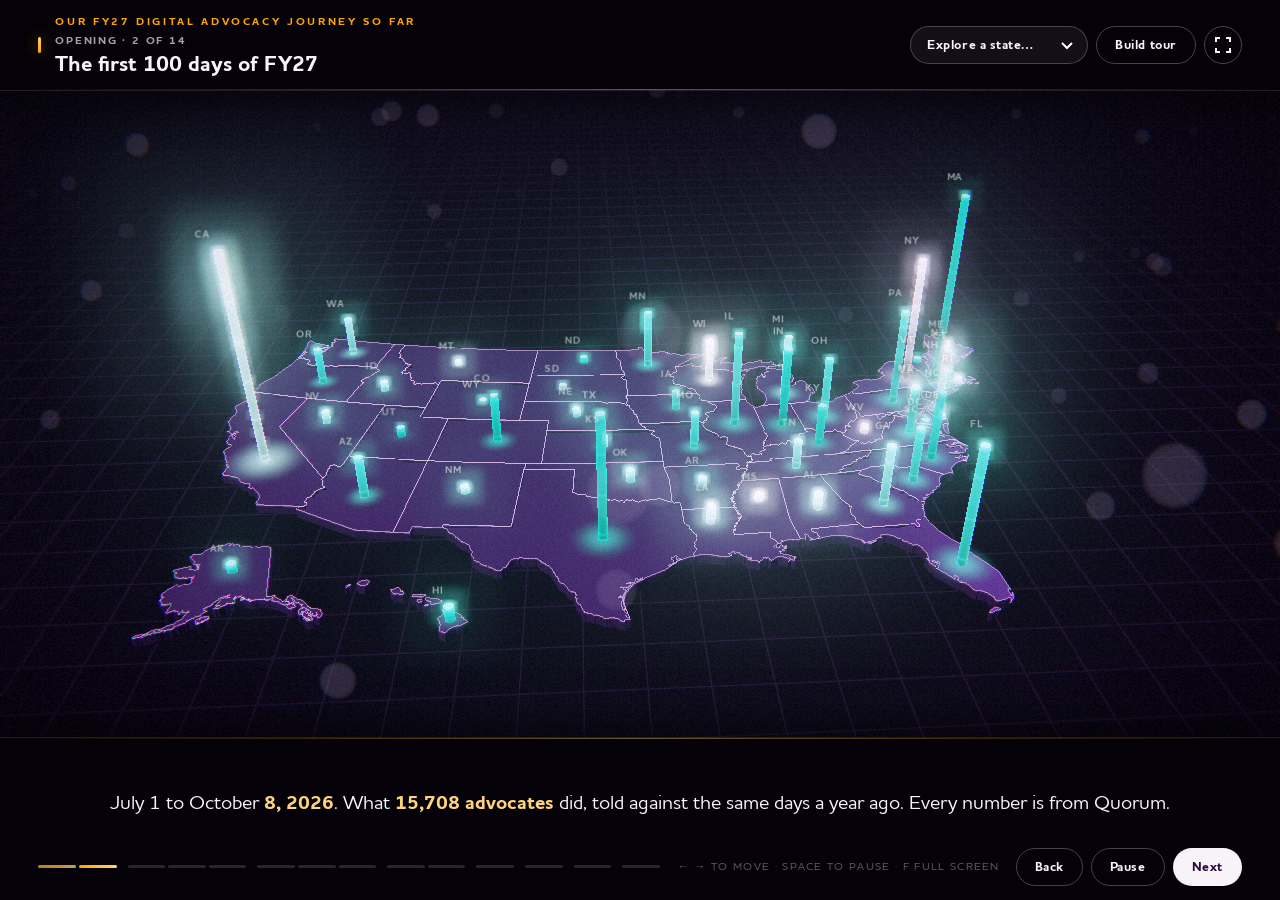
==== commit 719ffc21: "Rebuild the journey as a cinematic 3D data story Replaces the tile-grid scenes with one continuous 3" ====
--- a/index.html
+++ b/index.html
@@ -2,137 +2,250 @@
 <html lang="en">
 <head>
 <meta charset="utf-8">
-<meta name="viewport" content="width=device-width,initial-scale=1">
+<meta name="viewport" content="width=device-width,initial-scale=1,viewport-fit=cover">
 <title>FY27 Advocacy Journey</title>
+<meta name="description" content="A cinematic 3D data story of the Alzheimer's Association FY27 digital advocacy results so far.">
 <style>
-/* Layout: full-viewport 3D stage; HUD = title strip (top-left), optional state picker (top-right), caption + progress + controls (bottom). Single deliberate theme: brand purple ground, white and gold marks, teal for growth. */
 @font-face{font-family:"Houschka Alt Pro";src:url("[data-uri]") format("woff");font-weight:300 500;font-style:normal;font-display:swap}
 @font-face{font-family:"Houschka Alt Pro";src:url("[data-uri]") format("woff");font-weight:600 900;font-style:normal;font-display:swap}
-:root{--bg:#1d1226;--panel:rgba(43,23,56,.82);--border:rgba(255,255,255,.14);--fg:#f3eef6;--muted:rgba(243,238,246,.72);--gold:#ffa400;--font:"Houschka Alt Pro",Arial,Helvetica,sans-serif;color-scheme:dark}
-html,body{height:100%}
-body{margin:0;background:var(--bg);color:var(--fg);font:400 15px/1.45 var(--font);overflow:hidden;-webkit-font-smoothing:antialiased}
-#c{position:fixed;inset:0;display:block;touch-action:none;width:100vw!important;height:100vh!important}
-.hud{position:fixed;background:var(--panel);border:1px solid var(--border);border-radius:4px;backdrop-filter:blur(8px);padding:12px 16px;max-width:calc(100vw - 32px)}
-#top{top:calc(14px + env(safe-area-inset-top,0px));left:16px;display:flex;gap:10px;align-items:baseline;padding:8px 14px;max-width:min(60vw,calc(100vw - 452px))}
-#top .ver{font-size:10px;color:var(--muted);letter-spacing:.06em}
-#top h1{margin:0;font-size:15px;font-weight:700;line-height:1.2;letter-spacing:.01em;white-space:nowrap;overflow:hidden;text-overflow:ellipsis}
-#scene{flex:0 1 auto;min-width:0;max-width:34%}
-#kicker{font-size:10px;letter-spacing:.08em;text-transform:uppercase;color:var(--muted);font-weight:700;margin:0}
-#sceneTitle{margin:0;font-size:13px;font-weight:700;line-height:1.2;color:var(--fg);white-space:nowrap;overflow:hidden;text-overflow:ellipsis}
-#pick{top:calc(14px + env(safe-area-inset-top,0px));right:16px;display:flex;gap:8px;align-items:center;max-width:46vw}
-select,button{font:700 14px/1.2 var(--font);min-height:40px;border-radius:4px;cursor:pointer}
-select{background:#2b1738;color:#fff;border:1px solid rgba(255,255,255,.35);padding:8px 34px 8px 10px;appearance:none;-webkit-appearance:none;background-image:url("data:image/svg+xml;utf8,<svg xmlns='http://www.w3.org/2000/svg' width='16' height='16' viewBox='0 0 16 16'><path d='M3 6l5 5 5-5' fill='none' stroke='white' stroke-width='2'/></svg>");background-repeat:no-repeat;background-position:right 10px center}
-button{background:#fff;color:#4a0d66;border:1px solid transparent;padding:8px 16px}
-button.ghost{background:transparent;color:#fff;border-color:rgba(255,255,255,.35)}
-button:disabled{opacity:.45;cursor:default}
-button:focus-visible,select:focus-visible{outline:none;box-shadow:0 0 0 3px var(--gold)}
-#bottom{left:16px;right:16px;bottom:calc(14px + env(safe-area-inset-bottom,0px));display:grid;gap:10px;max-width:none}
-#caption{margin:0;font-size:clamp(16px,1.9vw,22px);line-height:1.35;min-height:2.7em;text-wrap:balance;opacity:0;transform:translateY(6px)}
-#caption.in{opacity:1;transform:none;transition:opacity 500ms ease-out,transform 500ms ease-out}
-#caption strong{color:var(--gold)}
-#ctl{display:flex;justify-content:space-between;align-items:center;gap:14px;flex-wrap:wrap}
-#progress{display:flex;gap:5px;flex:1 1 200px;max-width:520px}
-#progress span{flex:1;height:5px;border-radius:3px;background:rgba(255,255,255,.18);position:relative;overflow:hidden}
-#progress span::after{content:"";position:absolute;inset:0;background:#fff;transform:scaleX(0);transform-origin:left}
-#progress span.done::after{transform:scaleX(1)}
+/* Cinematic edition. Layout: full-viewport WebGL stage framed by two letterbox bars.
+   Top bar = title, chapter and explore controls. Bottom bar = subtitle caption, progress and transport.
+   Inside the frame: stat card (right), hero number (top center), chapter cards, cold open and finale. */
+:root{
+  --ink:#040208;--bg:#0a0511;--fg:#f7f3f9;--muted:rgba(247,243,249,.66);--faint:rgba(247,243,249,.38);
+  --purple:#4a0d66;--violet:#a486b3;--gold:#ffa400;--gold2:#ffd37a;--teal:#3fc2b0;
+  --glass:rgba(22,11,32,.58);--line:rgba(255,255,255,.12);
+  --font:"Houschka Alt Pro",Arial,Helvetica,sans-serif;
+  --barT:clamp(58px,10vh,118px);--barB:clamp(118px,18vh,196px);
+  color-scheme:dark
+}
+*{box-sizing:border-box}
+html,body{height:100%;margin:0}
+body{background:var(--bg);color:var(--fg);font:400 15px/1.45 var(--font);overflow:hidden;-webkit-font-smoothing:antialiased;-moz-osx-font-smoothing:grayscale}
+#c{position:fixed;inset:0;display:block;width:100vw;height:100vh;touch-action:none;cursor:grab}
+#c.drag{cursor:grabbing}
+
+/* letterbox */
+.bar{position:fixed;left:0;right:0;z-index:4;background:var(--ink);transition:height 1100ms cubic-bezier(.65,0,.35,1)}
+.bar.t{top:0;height:var(--barT);box-shadow:0 1px 0 rgba(164,134,179,.18),0 10px 40px rgba(0,0,0,.6)}
+.bar.b{bottom:0;height:var(--barB);box-shadow:0 -1px 0 rgba(164,134,179,.18),0 -10px 40px rgba(0,0,0,.6)}
+.bar.t::after,.bar.b::before{content:"";position:absolute;left:0;right:0;height:1px;background:linear-gradient(90deg,transparent,rgba(255,164,0,.55) 30%,rgba(255,211,122,.8) 50%,rgba(255,164,0,.55) 70%,transparent);opacity:.5}
+.bar.t::after{bottom:0}.bar.b::before{top:0}
+body.cinema{--barT:clamp(70px,13vh,150px);--barB:clamp(118px,19vh,210px)}
+
+/* top bar content */
+#top{position:fixed;top:0;left:0;right:0;height:var(--barT);z-index:6;display:flex;align-items:center;gap:20px;padding:0 clamp(16px,3vw,44px);padding-top:env(safe-area-inset-top,0px);transition:height 1100ms cubic-bezier(.65,0,.35,1)}
+.brand{display:flex;align-items:center;gap:14px;min-width:0;flex:1 1 auto}
+.brand .mark{width:3px;align-self:stretch;margin:clamp(12px,2.6vh,30px) 0;background:linear-gradient(var(--gold2),var(--gold));border-radius:2px;box-shadow:0 0 14px rgba(255,164,0,.6)}
+.brand .txt{min-width:0}
+.eyebrow{margin:0;font-size:11px;font-weight:700;letter-spacing:.24em;text-transform:uppercase;color:var(--gold)}
+#kicker{margin:3px 0 0;font-size:11px;font-weight:700;letter-spacing:.16em;text-transform:uppercase;color:var(--muted);white-space:nowrap;overflow:hidden;text-overflow:ellipsis}
+#sceneTitle{margin:2px 0 0;font-size:clamp(17px,1.7vw,24px);font-weight:700;line-height:1.15;white-space:nowrap;overflow:hidden;text-overflow:ellipsis}
+#pick{display:flex;gap:8px;align-items:center;flex:0 0 auto}
+body.cinema #pick,body.cinema #stat{opacity:0;pointer-events:none}
+#pick,#stat{transition:opacity 600ms ease}
+
+select,button,input{font:700 13px/1.2 var(--font)}
+select,button{min-height:38px;border-radius:999px;cursor:pointer;letter-spacing:.04em}
+select{background:rgba(255,255,255,.06);color:var(--fg);border:1px solid rgba(255,255,255,.22);padding:8px 34px 8px 16px;appearance:none;-webkit-appearance:none;background-image:url("data:image/svg+xml;utf8,<svg xmlns='http://www.w3.org/2000/svg' width='16' height='16' viewBox='0 0 16 16'><path d='M3 6l5 5 5-5' fill='none' stroke='white' stroke-width='2'/></svg>");background-repeat:no-repeat;background-position:right 12px center}
+select option{background:#1a0d24;color:#fff}
+button{background:var(--fg);color:#2a0a3a;border:1px solid transparent;padding:8px 18px}
+button.ghost{background:transparent;color:var(--fg);border-color:rgba(255,255,255,.26)}
+button.ghost:hover,select:hover{border-color:rgba(255,211,122,.7)}
+button.icon{width:38px;padding:0;display:inline-grid;place-items:center}
+button:disabled{opacity:.4;cursor:default}
+button:focus-visible,select:focus-visible,input:focus-visible{outline:none;box-shadow:0 0 0 3px var(--gold)}
+#backBtn{display:none}#backBtn.on{display:inline-block}
+
+/* bottom bar content */
+#bottom{position:fixed;left:0;right:0;bottom:0;height:var(--barB);z-index:6;display:grid;grid-template-rows:1fr auto;padding:clamp(12px,2vh,22px) clamp(16px,3vw,44px) calc(clamp(10px,1.6vh,18px) + env(safe-area-inset-bottom,0px));transition:height 1100ms cubic-bezier(.65,0,.35,1)}
+#caption{margin:0 auto;align-self:center;max-width:min(1100px,92vw);text-align:center;font-size:clamp(16px,1.55vw,23px);line-height:1.38;text-wrap:balance;color:var(--fg);opacity:0;transform:translateY(8px);filter:blur(4px)}
+#caption.in{opacity:1;transform:none;filter:none;transition:opacity 700ms ease-out,transform 700ms ease-out,filter 700ms ease-out}
+#caption strong{color:var(--gold2);font-weight:700}
+#ctl{display:flex;justify-content:space-between;align-items:center;gap:18px}
+#progress{display:flex;gap:3px;flex:1 1 300px;max-width:640px;align-items:center}
+#progress span{flex:1;height:3px;border-radius:2px;background:rgba(255,255,255,.14);position:relative;overflow:hidden}
+#progress span.ch{margin-left:8px}
+#progress span::after{content:"";position:absolute;inset:0;background:linear-gradient(90deg,var(--gold),var(--gold2));transform:scaleX(0);transform-origin:left}
+#progress span.done::after{transform:scaleX(1);opacity:.7}
 #progress span.live::after{transform:scaleX(1);transition:transform var(--ms,10000ms) linear}
-#btns{display:flex;gap:8px}
-#stat{position:fixed;right:16px;top:calc(76px + env(safe-area-inset-top,0px));width:300px;display:none}
-#stat.on{display:block}
-#stat .big{font-size:40px;font-weight:700;line-height:1;margin:2px 0 4px}
-#stat .lbl{font-size:13px;color:var(--muted)}
-#stat .sub{font-size:14px;margin-top:8px;color:var(--fg)}
-#stat .sub b{color:var(--gold)}
-.lg{display:flex;gap:14px;flex-wrap:wrap;font-size:13px;color:var(--muted);margin-top:8px}
-.lg span{display:inline-flex;align-items:center;gap:6px}
-.lg i{width:11px;height:11px;border-radius:2px;display:inline-block}
-.sr{position:absolute;left:-9999px}
-.ovl{position:fixed;inset:0;z-index:6;display:grid;place-items:center;pointer-events:none;opacity:0;transition:opacity 900ms ease}
+#progress.paused span.live::after{transition:none}
+#btns{display:flex;gap:8px;align-items:center}
+#hint{font-size:11px;letter-spacing:.12em;text-transform:uppercase;color:var(--faint);margin-right:8px;white-space:nowrap}
+
+/* projected 3D labels */
+#labels{position:fixed;inset:0;z-index:3;pointer-events:none;overflow:hidden}
+.lbl{position:absolute;left:0;top:0;white-space:nowrap;will-change:transform,opacity;font-weight:700;color:#fff;text-shadow:0 1px 10px rgba(0,0,0,.9)}
+.lbl.ab{font-size:10px;letter-spacing:.08em;color:rgba(255,255,255,.72)}
+.lbl.ab.hi{font-size:13px;color:var(--gold2)}
+.lbl.tag{font-size:13px;padding:5px 10px;border-radius:999px;background:rgba(10,4,16,.66);border:1px solid rgba(255,211,122,.55);backdrop-filter:blur(6px)}
+.lbl.tag b{color:var(--gold2)}
+.lbl.tag.teal{border-color:rgba(63,194,176,.6)}
+.lbl.tag.silver{border-color:rgba(255,255,255,.3)}
+.lbl.mo{font-size:13px;letter-spacing:.14em;text-transform:uppercase;color:rgba(255,255,255,.7)}
+.lbl.val{font-size:15px}
+.lbl.val.gold{color:var(--gold2);font-size:18px}
+.lbl.val.big{font-size:clamp(22px,2.6vw,38px);color:var(--gold2);text-shadow:0 0 24px rgba(255,164,0,.6),0 2px 12px rgba(0,0,0,.9)}
+.lbl.ring{font-size:12px;letter-spacing:.14em;text-transform:uppercase;color:rgba(255,255,255,.85)}
+.lbl.ring b{color:var(--gold2);font-size:15px;letter-spacing:.02em}
+.lbl.cloud{font-size:12px;letter-spacing:.1em;text-transform:uppercase;color:rgba(255,255,255,.75);text-align:center}
+.lbl.cloud b{display:block;font-size:16px;letter-spacing:.02em;color:#fff}
+
+/* stat card */
+#stat{position:fixed;right:clamp(16px,3vw,44px);top:calc(var(--barT) + 22px);width:300px;z-index:5;display:none;padding:16px 18px 14px;border-radius:14px;background:var(--glass);border:1px solid var(--line);backdrop-filter:blur(14px) saturate(1.2);box-shadow:0 20px 60px rgba(0,0,0,.45);transition:top 1100ms cubic-bezier(.65,0,.35,1),opacity 600ms ease}
+#stat::before{content:"";position:absolute;left:18px;right:18px;top:0;height:2px;background:linear-gradient(90deg,var(--gold),transparent);border-radius:2px}
+#stat.on{display:block;animation:cardIn 700ms cubic-bezier(.2,.8,.2,1)}
+@keyframes cardIn{from{opacity:0;transform:translateX(18px)}to{opacity:1;transform:none}}
+#statLbl{font-size:11px;letter-spacing:.14em;text-transform:uppercase;color:var(--muted);font-weight:700}
+#statBig{font-size:44px;font-weight:700;line-height:1;margin:8px 0 6px;font-variant-numeric:tabular-nums;letter-spacing:-.01em}
+#statSub{font-size:14px;color:var(--fg)}
+#statSub b{color:var(--gold2)}
+.lg{display:flex;flex-direction:column;gap:6px;font-size:12.5px;color:var(--muted);margin-top:12px;padding-top:10px;border-top:1px solid var(--line)}
+.lg span{display:flex;align-items:center;gap:8px}
+.lg i{width:10px;height:10px;border-radius:50%;display:inline-block;flex:0 0 auto;box-shadow:0 0 8px currentColor}
+.lg .note{font-size:11.5px;color:var(--faint)}
+
+/* hero number */
+#hero{position:fixed;left:0;right:0;top:calc(var(--barT) + clamp(14px,3vh,34px));z-index:5;pointer-events:none;text-align:center;opacity:0;transform:translateY(-10px);transition:opacity 700ms ease,transform 700ms ease,top 1100ms cubic-bezier(.65,0,.35,1)}
+#hero.on{opacity:1;transform:none}
+#hero .n{font-weight:700;font-size:clamp(46px,7vw,104px);line-height:1;letter-spacing:-.02em;font-variant-numeric:tabular-nums;background:linear-gradient(180deg,#fff 10%,var(--gold2) 55%,var(--gold) 100%);-webkit-background-clip:text;background-clip:text;color:transparent;filter:drop-shadow(0 0 30px rgba(255,164,0,.35)) drop-shadow(0 6px 24px rgba(0,0,0,.7))}
+#hero .l{font-size:clamp(14px,1.5vw,20px);color:#fff;font-weight:700;margin-top:8px;letter-spacing:.02em;text-shadow:0 2px 14px rgba(0,0,0,.85)}
+
+/* overlays */
+.ovl{position:fixed;left:0;right:0;top:var(--barT);bottom:var(--barB);z-index:5;display:grid;place-items:center;pointer-events:none;opacity:0;transition:opacity 1000ms ease,top 1100ms cubic-bezier(.65,0,.35,1),bottom 1100ms cubic-bezier(.65,0,.35,1)}
 .ovl.on{opacity:1}
-#vignette{position:fixed;inset:0;pointer-events:none;z-index:2;background:radial-gradient(ellipse at center,rgba(0,0,0,0) 45%,rgba(14,8,20,.55) 100%)}
-#dip{position:fixed;inset:0;pointer-events:none;z-index:7;background:#120b1a;opacity:0;transition:opacity 420ms ease}
-#dip.on{opacity:.55;transition:opacity 160ms ease}
-#cold{background:#120b1a}
-#cold .inner,#finale .inner{text-align:center;padding:0 24px;max-width:1100px}
-.coldtitle{font-size:clamp(16px,2.4vw,28px);letter-spacing:.14em;text-transform:uppercase;color:var(--gold);font-weight:700;margin-bottom:clamp(18px,4vh,44px)}
-.bignum{font-weight:700;font-size:clamp(64px,13vw,168px);line-height:1;letter-spacing:-.02em;color:#fff;font-variant-numeric:tabular-nums}
-.bignum.gold{color:var(--gold)}
-.biglab{font-size:clamp(16px,2.2vw,26px);color:var(--muted);margin-top:14px;font-weight:700;letter-spacing:.04em;text-transform:uppercase}
-.bigline{font-size:clamp(20px,3vw,38px);color:#fff;margin-top:34px;font-weight:700;opacity:0;transform:translateY(10px);transition:opacity 800ms ease,transform 800ms ease}
-.bigline.on{opacity:1;transform:none}
-.bigline b{color:var(--gold)}
-#finale{background:radial-gradient(ellipse at center,rgba(29,18,38,.55) 0%,rgba(29,18,38,.92) 70%)}
-#finale .eyebrow{font-size:14px;letter-spacing:.1em;text-transform:uppercase;color:var(--gold);font-weight:700;margin:0 0 14px}
-#finale h1{margin:0;font-weight:700;font-size:clamp(40px,7.5vw,104px);line-height:.98;letter-spacing:-.01em;color:#fff}
-#finale .row{display:flex;gap:clamp(24px,5vw,72px);justify-content:center;flex-wrap:wrap;margin:38px 0 26px}
-#finale .cell .n{font-weight:700;font-size:clamp(40px,6vw,80px);line-height:1;color:var(--gold);font-variant-numeric:tabular-nums}
+.ovl .inner{text-align:center;padding:0 24px;max-width:1200px}
+
+#cold .t1{font-size:clamp(13px,1.5vw,19px);letter-spacing:.42em;text-transform:uppercase;color:var(--gold);font-weight:700;margin-bottom:clamp(14px,3vh,34px);opacity:0;letter-spacing:.8em;transition:opacity 1400ms ease,letter-spacing 2600ms cubic-bezier(.2,.8,.2,1)}
+#cold.on .t1{opacity:1;letter-spacing:.42em}
+.bignum{font-weight:700;font-size:clamp(70px,14vw,190px);line-height:.95;letter-spacing:-.03em;font-variant-numeric:tabular-nums;background:linear-gradient(180deg,#fff 0%,#fff 35%,var(--gold2) 75%,var(--gold) 100%);-webkit-background-clip:text;background-clip:text;color:transparent;filter:drop-shadow(0 0 40px rgba(255,164,0,.35))}
+.biglab{font-size:clamp(14px,1.8vw,22px);color:var(--muted);margin-top:16px;font-weight:700;letter-spacing:.18em;text-transform:uppercase}
+.bigline{font-size:clamp(20px,2.8vw,40px);color:#fff;margin-top:30px;font-weight:700;opacity:0;transform:translateY(12px);filter:blur(6px);transition:opacity 900ms ease,transform 900ms ease,filter 900ms ease}
+.bigline.on{opacity:1;transform:none;filter:none}
+.bigline b{color:var(--gold2)}
+
+#chapter .num{font-size:clamp(70px,12vw,170px);font-weight:700;line-height:.9;color:transparent;-webkit-text-stroke:1.5px rgba(255,211,122,.75);letter-spacing:.02em;opacity:0;transform:scale(1.08);transition:opacity 900ms ease,transform 2400ms cubic-bezier(.2,.8,.2,1)}
+#chapter .name{font-size:clamp(26px,4.4vw,64px);font-weight:700;letter-spacing:.28em;text-transform:uppercase;margin-top:-.25em;opacity:0;letter-spacing:.6em;transition:opacity 900ms ease 150ms,letter-spacing 2400ms cubic-bezier(.2,.8,.2,1)}
+#chapter .rule{height:1px;width:0;margin:22px auto 0;background:linear-gradient(90deg,transparent,var(--gold2),transparent);transition:width 1600ms cubic-bezier(.2,.8,.2,1) 200ms}
+#chapter.on .num{opacity:1;transform:none}
+#chapter.on .name{opacity:1;letter-spacing:.28em}
+#chapter.on .rule{width:min(520px,70vw)}
+#chapter{background:radial-gradient(ellipse at center,rgba(4,2,8,.55) 0%,rgba(4,2,8,0) 65%)}
+
+#finale{background:radial-gradient(ellipse at center,rgba(6,3,10,.72) 0%,rgba(6,3,10,.25) 70%,rgba(6,3,10,0) 100%)}
+#finale .eyebrow{font-size:13px;margin-bottom:16px}
+#finale h1{margin:0;font-weight:700;font-size:clamp(40px,7.2vw,110px);line-height:.96;letter-spacing:-.01em;background:linear-gradient(180deg,#fff 30%,var(--gold2) 100%);-webkit-background-clip:text;background-clip:text;color:transparent;filter:drop-shadow(0 0 40px rgba(255,164,0,.25))}
+#finale .row{display:flex;gap:clamp(24px,5vw,80px);justify-content:center;flex-wrap:wrap;margin:clamp(20px,4vh,44px) 0 clamp(16px,3vh,30px)}
+#finale .cell{opacity:0;transform:translateY(14px);transition:opacity 900ms ease,transform 900ms ease}
+#finale.on .cell{opacity:1;transform:none}
+#finale.on .cell:nth-child(1){transition-delay:600ms}#finale.on .cell:nth-child(2){transition-delay:900ms}#finale.on .cell:nth-child(3){transition-delay:1200ms}
+#finale .cell .n{font-weight:700;font-size:clamp(38px,5.6vw,84px);line-height:1;color:var(--gold2);font-variant-numeric:tabular-nums;text-shadow:0 0 30px rgba(255,164,0,.35)}
 #finale .cell:nth-child(2) .n{color:#fff}
-#finale .cell .l{font-size:clamp(13px,1.4vw,17px);color:var(--muted);margin-top:8px;max-width:22ch;margin-left:auto;margin-right:auto}
-#finale .cta{font-size:clamp(18px,2.4vw,30px);color:#fff;margin:0;max-width:34ch;margin-left:auto;margin-right:auto;line-height:1.3}
-#finale .cta b{color:var(--gold)}
-#hero{position:fixed;left:0;right:0;top:calc(96px + env(safe-area-inset-top,0px));z-index:3;pointer-events:none;text-align:center;opacity:0;transform:translateY(-8px);transition:opacity 600ms ease,transform 600ms ease}
-#hero.on{opacity:1;transform:none}
-#hero .n{font-weight:700;font-size:clamp(48px,7.5vw,100px);line-height:1;color:var(--gold);letter-spacing:-.02em;text-shadow:0 6px 30px rgba(0,0,0,.6);font-variant-numeric:tabular-nums}
-#hero .l{font-size:clamp(15px,2vw,24px);color:#fff;font-weight:700;margin-top:8px;text-shadow:0 2px 12px rgba(0,0,0,.7)}
-body.cinema #top,body.cinema #pick,body.cinema #stat{opacity:0;pointer-events:none;transition:opacity 500ms ease}
-#top,#pick,#stat{transition:opacity 500ms ease}
-.hud.sub{font-size:13px;color:var(--muted)}
-#pick{flex-wrap:wrap;justify-content:flex-end}
-#backBtn{display:none}#backBtn.on{display:inline-block}
-#tourPanel{display:none;position:fixed;right:16px;top:calc(76px + env(safe-area-inset-top,0px));width:min(560px,calc(100vw - 32px));max-height:calc(100vh - 110px);overflow:auto;z-index:6}
+#finale .cell .l{font-size:clamp(12px,1.25vw,16px);color:var(--muted);margin:10px auto 0;max-width:22ch;letter-spacing:.04em}
+#finale .cta{font-size:clamp(17px,2.1vw,28px);color:#fff;margin:0 auto;max-width:36ch;line-height:1.3}
+#finale .cta b{color:var(--gold2)}
+
+/* tour panel */
+#tourPanel{display:none;position:fixed;right:clamp(16px,3vw,44px);top:calc(var(--barT) + 14px);width:min(580px,calc(100vw - 32px));max-height:calc(100vh - var(--barT) - var(--barB) - 28px);overflow:auto;z-index:8;padding:18px 20px;border-radius:14px;background:rgba(18,9,26,.92);border:1px solid var(--line);backdrop-filter:blur(14px);box-shadow:0 20px 60px rgba(0,0,0,.5)}
 #tourPanel.on{display:block}
-#tourPanel h3{margin:0 0 4px;font-size:16px}
+#tourPanel h3{margin:0 0 4px;font-size:17px}
 #tourPanel p{margin:0 0 10px;font-size:13px;color:var(--muted)}
-#tourGrid{display:grid;grid-template-columns:repeat(auto-fill,minmax(150px,1fr));gap:4px 10px;margin:8px 0 12px}
+#tourGrid{display:grid;grid-template-columns:repeat(auto-fill,minmax(150px,1fr));gap:2px 10px;margin:8px 0 12px}
 #tourGrid label{display:flex;align-items:center;gap:8px;font-size:14px;min-height:30px;cursor:pointer}
 #tourGrid input{width:16px;height:16px;accent-color:#ffa400;margin:0}
-#tourOrder{font-size:14px;margin:0 0 10px;min-height:1.4em}#tourOrder b{color:var(--gold)}
+#tourOrder{font-size:14px;margin:0 0 10px;min-height:1.4em}#tourOrder b{color:var(--gold2)}
 #tourRow{display:flex;gap:8px;flex-wrap:wrap;align-items:center}
-#tourCode{font:600 13px/1.2 ui-monospace,SFMono-Regular,Menlo,monospace;background:#2b1738;color:#fff;border:1px solid rgba(255,255,255,.35);border-radius:4px;padding:9px 10px;min-height:40px;flex:1 1 180px;min-width:0}
-#tourMsg{font-size:13px;color:var(--gold);min-height:1.2em;margin-top:6px}
-@media (max-width:820px){#tourPanel{top:calc(150px + env(safe-area-inset-top,0px));max-height:50vh}#pick{top:calc(104px + env(safe-area-inset-top,0px));bottom:auto;left:16px;right:16px;justify-content:flex-start;padding:8px 10px}#pick select{flex:1 1 140px;min-width:0}#hero{top:calc(150px + env(safe-area-inset-top,0px))}#finale .row{gap:18px}#top h1{font-size:13px}#scene{display:none}#stat{display:none!important}#caption{min-height:3.9em;font-size:17px}}
-@media (prefers-reduced-motion:reduce){*{transition:none!important}}
+#tourCode{font:600 13px/1.2 ui-monospace,SFMono-Regular,Menlo,monospace;background:rgba(255,255,255,.06);color:#fff;border:1px solid rgba(255,255,255,.26);border-radius:999px;padding:9px 14px;min-height:38px;flex:1 1 180px;min-width:0}
+#tourMsg{font-size:13px;color:var(--gold2);min-height:1.2em;margin-top:6px}
+
+/* fallback when WebGL is unavailable */
+#fallback{display:none;position:fixed;inset:var(--barT) 0 var(--barB) 0;z-index:5;overflow:auto;padding:24px}
+#fallback.on{display:block}
+#fallback .wrap{max-width:900px;margin:0 auto}
+#fallback h2{font-size:22px;margin:0 0 6px}
+#fallback p{color:var(--muted)}
+#fallback .grid{display:grid;grid-template-columns:repeat(auto-fill,minmax(200px,1fr));gap:12px;margin-top:16px}
+#fallback .card{padding:14px 16px;border-radius:12px;background:var(--glass);border:1px solid var(--line)}
+#fallback .card .n{font-size:30px;font-weight:700;color:var(--gold2)}
+#fallback .card .l{font-size:13px;color:var(--muted)}
+
+.sr{position:absolute;left:-9999px}
+
+@media (max-width:820px){
+  :root{--barT:auto;--barB:auto}
+  body.cinema{--barT:auto;--barB:auto}
+  .bar.t{height:var(--hT,112px)}.bar.b{height:var(--hB,150px)}
+  #top{height:auto;flex-wrap:wrap;gap:8px 12px;padding:calc(10px + env(safe-area-inset-top,0px)) 16px 10px}
+  .brand{flex:1 1 100%}
+  #pick{flex:1 1 100%}
+  #pick select{flex:1 1 140px;min-width:0}
+  #bottom{height:auto;padding:12px 16px calc(10px + env(safe-area-inset-bottom,0px));gap:10px}
+  #caption{font-size:16px}
+  #stat{display:none!important}
+  #hint{display:none}
+  .ovl{top:var(--hT,112px);bottom:var(--hB,150px)}
+  #hero{top:calc(var(--hT,112px) + 10px)}
+  #tourPanel{top:calc(var(--hT,112px) + 8px);max-height:55vh}
+  #fallback{inset:var(--hT,112px) 0 var(--hB,150px) 0}
+  #finale .row{gap:18px}
+}
+@media (prefers-reduced-motion:reduce){*{transition:none!important;animation:none!important}}
+
 </style>
 </head>
-<body>
-
-<canvas id="c" aria-label="Animated 3D story of FY27 grassroots advocacy"></canvas>
-
-<div id="vignette"></div>
-<div id="dip"></div>
-<section class="ovl" id="cold" aria-live="polite"><div class="inner"><div class="coldtitle">Our FY27 Digital Advocacy Journey So Far</div><div class="bignum" id="coldNum">0</div><div class="biglab" id="coldLab">actions for the cause since July 1</div><div class="bigline" id="coldLine"></div></div></section>
+<body class="cinema">
+
+<canvas id="c" aria-label="Cinematic 3D story of FY27 grassroots advocacy"></canvas>
+<div id="labels" aria-hidden="true"></div>
+
+<div class="bar t" aria-hidden="true"></div>
+<div class="bar b" aria-hidden="true"></div>
+
+<section class="ovl" id="cold" aria-live="polite"><div class="inner"><div class="t1">Our FY27 Digital Advocacy Journey So Far</div><div class="bignum" id="coldNum">0</div><div class="biglab" id="coldLab">actions for the cause since July 1</div><div class="bigline" id="coldLine"></div></div></section>
+<section class="ovl" id="chapter" aria-hidden="true"><div class="inner"><div class="num" id="chNum"></div><div class="name" id="chName"></div><div class="rule"></div></div></section>
 <section id="hero" aria-live="polite"><div class="n" id="heroNum"></div><div class="l" id="heroLab"></div></section>
 <section class="ovl" id="finale"><div class="inner"><p class="eyebrow">Our FY27 Digital Advocacy Journey So Far</p><h1>Keep up the momentum</h1><div class="row" id="finRow"></div><p class="cta" id="finCta"></p></div></section>
-<section class="hud" id="top"><h1>Our FY27 Digital Advocacy Journey So Far</h1><span class="ver">v12</span></section>
-<section class="hud" id="pick">
-  <label for="stateSel" class="sr">Explore a state</label>
-  <select id="stateSel"><option value="">Explore a state…</option></select>
-  <button type="button" id="tourBtn" class="ghost">Build tour</button>
-  <button type="button" id="backBtn">Back to story</button>
-</section>
-<section class="hud" id="tourPanel" aria-label="Build a state tour">
+
+<header id="top">
+  <div class="brand"><span class="mark" aria-hidden="true"></span><div class="txt"><p class="eyebrow">Our FY27 Digital Advocacy Journey So Far</p><p id="kicker"></p><h2 id="sceneTitle"></h2></div></div>
+  <div id="pick">
+    <label for="stateSel" class="sr">Explore a state</label>
+    <select id="stateSel"><option value="">Explore a state…</option></select>
+    <button type="button" id="tourBtn" class="ghost">Build tour</button>
+    <button type="button" id="backBtn">Back to story</button>
+    <button type="button" id="fsBtn" class="ghost icon" aria-label="Full screen" title="Full screen (F)"><svg width="16" height="16" viewBox="0 0 16 16" aria-hidden="true"><path d="M1 5V1h4M11 1h4v4M15 11v4h-4M5 15H1v-4" fill="none" stroke="currentColor" stroke-width="2"/></svg></button>
+  </div>
+</header>
+
+<section id="tourPanel" aria-label="Build a state tour">
   <h3>Build a state tour</h3>
-  <p>Tick states in the order you want them. Each one gets a zoom-in chapter and a numbers chapter, placed after the Channels scene and before Pace.</p>
+  <p>Tick states in the order you want them. Each one gets a fly-in chapter and a numbers chapter, placed after the Channels chapter and before Pace.</p>
   <div id="tourGrid"></div>
   <p id="tourOrder"></p>
   <div id="tourRow"><input id="tourCode" type="text" spellcheck="false" aria-label="Tour code" placeholder="Tour code, e.g. NJ,TX,CA"><button type="button" id="tourApply">Apply</button><button type="button" id="tourCopy" class="ghost">Copy link</button><button type="button" id="tourClear" class="ghost">Clear</button><button type="button" id="tourClose" class="ghost">Close</button></div>
   <div id="tourMsg"></div>
 </section>
-<section class="hud" id="stat" aria-live="polite">
-  <div class="lbl" id="statLbl"></div>
-  <div class="big" id="statBig"></div>
-  <div class="sub" id="statSub"></div>
+
+<section id="stat" aria-live="polite">
+  <div id="statLbl"></div>
+  <div id="statBig"></div>
+  <div id="statSub"></div>
   <div class="lg" id="statLg"></div>
 </section>
-<section class="hud" id="bottom">
+
+<footer id="bottom">
   <p id="caption" aria-live="polite"></p>
   <div id="ctl">
-    <div id="scene"><p id="kicker"></p><h2 id="sceneTitle"></h2></div>
     <div id="progress" aria-hidden="true"></div>
-    <div id="btns"><button type="button" id="prevBtn" class="ghost">Back</button><button type="button" id="pauseBtn" class="ghost">Pause</button><button type="button" id="nextBtn">Next</button></div>
+    <div id="btns"><span id="hint">← → to move · space to pause · F full screen</span><button type="button" id="prevBtn" class="ghost">Back</button><button type="button" id="pauseBtn" class="ghost">Pause</button><button type="button" id="nextBtn">Next</button></div>
   </div>
-</section>
-
+</footer>
+
+<section id="fallback" aria-live="polite"><div class="wrap"><h2>This browser could not start the 3D story</h2><p>Here are the headline numbers instead. Try a current version of Chrome, Edge, Safari or Firefox with hardware acceleration turned on to see the full experience.</p><div class="grid" id="fbGrid"></div></div></section>
+
+<script type="application/json" id="data">{"asOf":"2026-10-08","states":{"AL":{"c":1871,"c26":1672,"tk":84,"a":[42,25,285,20],"a26":[101,31,62,14],"n":[6,4,21,3],"n26":[1,1,5,3],"e":[0,0,0,0],"e26":[0,0,0,0],"t":[0,0,0,0],"t26":[0,0,0,0],"ec":0,"tc":0,"f26":1297,"f26n":175,"name":"Alabama"},"AK":{"c":606,"c26":550,"tk":57,"a":[3,11,175,4],"a26":[23,0,6,7],"n":[1,1,42,1],"n26":[0,0,0,1],"e":[0,0,5101,0],"e26":[0,0,0,0],"t":[0,0,200,0],"t26":[0,0,0,0],"ec":3,"tc":1,"f26":160,"f26n":12,"name":"Alaska"},"AZ":{"c":5924,"c26":5476,"tk":239,"a":[64,55,811,19],"a26":[56,25,119,8],"n":[8,16,41,7],"n26":[5,0,7,6],"e":[4859,7640,6376,1928],"e26":[0,0,3038,7976],"t":[960,0,467,0],"t26":[0,0,0,0],"ec":25,"tc":8,"f26":7294,"f26n":394,"name":"Arizona"},"AR":{"c":1631,"c26":1505,"tk":42,"a":[13,23,97,65],"a26":[56,8,14,0],"n":[3,5,6,20],"n26":[1,9,1,0],"e":[791,2200,17633,0],"e26":[0,690,0,0],"t":[0,0,0,0],"t26":[0,594,0,0],"ec":20,"tc":0,"f26":428,"f26n":103,"name":"Arkansas"},"CA":{"c":19299,"c26":17337,"tk":1620,"a":[547,1040,3085,122],"a26":[361,315,1019,609],"n":[126,377,323,53],"n26":[13,14,92,23],"e":[3086,5391,10119,2274],"e26":[7841,0,7891,5],"t":[1099,13391,696,125],"t26":[0,3648,10,3619],"ec":22,"tc":21,"f26":9480,"f26n":1225,"name":"California"},"CO":{"c":3421,"c26":3131,"tk":350,"a":[127,51,982,23],"a26":[16,23,37,0],"n":[46,12,57,8],"n26":[1,4,5,1],"e":[2894,467,2721,903],"e26":[0,1895,0,0],"t":[3330,0,1127,0],"t26":[0,0,0,0],"ec":8,"tc":11,"f26":1395,"f26n":178,"name":"Colorado"},"CT":{"c":2545,"c26":2216,"tk":171,"a":[88,66,579,121],"a26":[141,27,77,15],"n":[10,18,36,10],"n26":[1,4,9,1],"e":[7294,0,0,0],"e26":[0,0,0,0],"t":[0,0,0,0],"t26":[0,0,0,0],"ec":5,"tc":0,"f26":2238,"f26n":270,"name":"Connecticut"},"DE":{"c":842,"c26":761,"tk":30,"a":[6,9,87,24],"a26":[26,0,9,9],"n":[2,2,7,0],"n26":[0,0,1,2],"e":[0,2492,0,0],"e26":[596,595,591,590],"t":[0,0,0,0],"t26":[0,0,0,0],"ec":1,"tc":0,"f26":433,"f26n":73,"name":"Delaware"},"DC":{"c":773,"c26":740,"tk":17,"a":[6,2,14,3],"a26":[3,0,0,0],"n":[4,2,2,1],"n26":[1,1,1,0],"e":[0,2492,0,0],"e26":[0,2382,0,0],"t":[0,0,0,0],"t26":[0,0,0,0],"ec":1,"tc":0,"f26":42,"f26n":27,"name":"District of Columbia"},"FL":{"c":10733,"c26":9463,"tk":1117,"a":[231,233,1676,462],"a26":[192,47,190,144],"n":[40,72,252,85],"n26":[14,9,9,67],"e":[1257,2922,18603,0],"e26":[0,0,0,0],"t":[122,388,731,402],"t26":[0,0,0,0],"ec":29,"tc":17,"f26":4831,"f26n":920,"name":"Florida"},"GA":{"c":5660,"c26":5101,"tk":345,"a":[150,164,837,263],"a26":[278,49,157,26],"n":[16,66,79,50],"n26":[2,4,39,1],"e":[791,8489,20391,998],"e26":[0,0,0,0],"t":[0,1527,0,0],"t26":[0,0,0,0],"ec":34,"tc":1,"f26":5811,"f26n":394,"name":"Georgia"},"HI":{"c":1410,"c26":1270,"tk":68,"a":[11,19,270,0],"a26":[26,1,0,3],"n":[2,8,34,0],"n26":[3,0,2,3],"e":[0,0,4738,0],"e26":[0,0,0,0],"t":[0,0,0,0],"t26":[0,0,0,0],"ec":2,"tc":0,"f26":582,"f26n":104,"name":"Hawaii"},"ID":{"c":666,"c26":587,"tk":81,"a":[12,17,214,0],"a26":[28,4,54,4],"n":[17,3,19,3],"n26":[0,1,2,2],"e":[115,2437,5219,0],"e26":[0,0,0,0],"t":[284,93,565,0],"t26":[0,0,0,0],"ec":12,"tc":11,"f26":415,"f26n":42,"name":"Idaho"},"IL":{"c":10174,"c26":9450,"tk":556,"a":[205,113,1646,327],"a26":[403,62,116,21],"n":[17,20,144,118],"n26":[14,7,16,3],"e":[0,0,0,0],"e26":[0,0,0,0],"t":[0,0,0,0],"t26":[0,0,0,0],"ec":0,"tc":0,"f26":4207,"f26n":465,"name":"Illinois"},"IN":{"c":4425,"c26":3965,"tk":606,"a":[90,525,969,360],"a26":[78,28,55,14],"n":[28,36,112,80],"n26":[7,4,8,3],"e":[2857,4039,681,3996],"e26":[0,0,0,0],"t":[1711,2128,0,1353],"t26":[0,0,0,0],"ec":20,"tc":6,"f26":2586,"f26n":226,"name":"Indiana"},"IA":{"c":1835,"c26":1659,"tk":168,"a":[68,75,293,22],"a26":[24,31,42,8],"n":[19,13,15,3],"n26":[2,3,2,1],"e":[0,1004,277,0],"e26":[0,0,0,0],"t":[1251,66,54,0],"t26":[0,0,0,0],"ec":3,"tc":8,"f26":1028,"f26n":134,"name":"Iowa"},"KS":{"c":1850,"c26":1653,"tk":150,"a":[26,11,207,30],"a26":[49,3,14,46],"n":[2,3,26,9],"n26":[1,0,9,30],"e":[0,0,2024,0],"e26":[0,0,0,0],"t":[0,0,660,0],"t26":[0,0,0,0],"ec":2,"tc":1,"f26":728,"f26n":197,"name":"Kansas"},"KY":{"c":2967,"c26":2791,"tk":177,"a":[45,307,499,119],"a26":[137,14,26,0],"n":[4,18,25,5],"n26":[2,2,5,1],"e":[232,4039,118,2996],"e26":[0,0,0,0],"t":[1711,2128,0,1353],"t26":[0,0,0,0],"ec":11,"tc":6,"f26":1427,"f26n":134,"name":"Kentucky"},"LA":{"c":1586,"c26":1422,"tk":136,"a":[55,24,288,46],"a26":[116,63,65,26],"n":[13,3,40,13],"n26":[1,7,12,7],"e":[0,103,425,0],"e26":[150,796,0,9],"t":[553,0,0,0],"t26":[0,1630,0,0],"ec":4,"tc":1,"f26":1188,"f26n":122,"name":"Louisiana"},"ME":{"c":924,"c26":814,"tk":119,"a":[30,23,123,40],"a26":[81,13,45,6],"n":[10,6,11,3],"n26":[5,5,2,2],"e":[9222,1848,1705,0],"e26":[0,0,0,0],"t":[300,0,0,0],"t26":[0,0,0,0],"ec":15,"tc":2,"f26":788,"f26n":94,"name":"Maine"},"MD":{"c":4276,"c26":3985,"tk":145,"a":[74,48,494,119],"a26":[246,10,138,13],"n":[12,10,35,5],"n26":[3,1,8,4],"e":[0,2492,0,0],"e26":[0,2382,0,0],"t":[0,0,0,0],"t26":[0,0,0,0],"ec":1,"tc":0,"f26":2518,"f26n":245,"name":"Maryland"},"MA":{"c":8863,"c26":7797,"tk":1452,"a":[2116,91,2106,373],"a26":[284,36,122,32],"n":[357,39,156,7],"n26":[18,6,9,3],"e":[11059,6351,0,0],"e26":[0,0,0,0],"t":[0,2368,0,0],"t26":[0,0,0,0],"ec":8,"tc":2,"f26":3919,"f26n":543,"name":"Massachusetts"},"MI":{"c":6752,"c26":6195,"tk":370,"a":[110,105,946,366],"a26":[293,84,253,25],"n":[17,22,107,117],"n26":[8,6,50,3],"e":[0,0,0,0],"e26":[0,0,0,0],"t":[0,0,0,0],"t26":[0,0,0,0],"ec":0,"tc":0,"f26":3218,"f26n":361,"name":"Michigan"},"MN":{"c":4272,"c26":3674,"tk":405,"a":[72,51,1068,285],"a26":[69,42,213,75],"n":[10,12,208,84],"n26":[14,6,23,21],"e":[0,0,0,0],"e26":[1550,1556,0,0],"t":[0,0,0,0],"t26":[0,0,0,0],"ec":0,"tc":0,"f26":2908,"f26n":348,"name":"Minnesota"},"MS":{"c":1095,"c26":970,"tk":34,"a":[6,15,111,3],"a26":[36,21,23,19],"n":[1,5,15,1],"n26":[12,5,0,3],"e":[0,0,0,0],"e26":[195,0,0,0],"t":[0,86,0,0],"t26":[249,85,0,0],"ec":0,"tc":1,"f26":511,"f26n":123,"name":"Mississippi"},"MO":{"c":3962,"c26":3462,"tk":404,"a":[191,57,588,58],"a26":[66,75,55,40],"n":[27,11,98,26],"n26":[3,4,4,12],"e":[0,0,2419,0],"e26":[0,0,0,0],"t":[0,0,1187,0],"t26":[0,0,0,0],"ec":1,"tc":1,"f26":2093,"f26n":361,"name":"Missouri"},"MT":{"c":850,"c26":818,"tk":14,"a":[20,8,73,4],"a26":[32,0,25,0],"n":[1,1,3,2],"n26":[0,0,1,0],"e":[0,0,0,0],"e26":[0,0,0,0],"t":[0,0,0,0],"t26":[0,0,0,0],"ec":0,"tc":0,"f26":406,"f26n":26,"name":"Montana"},"NE":{"c":1051,"c26":961,"tk":44,"a":[7,7,174,20],"a26":[39,19,14,0],"n":[2,3,14,5],"n26":[1,1,5,8],"e":[0,0,0,0],"e26":[0,0,0,0],"t":[0,0,0,0],"t26":[0,0,0,0],"ec":0,"tc":0,"f26":346,"f26n":81,"name":"Nebraska"},"NV":{"c":2032,"c26":1815,"tk":73,"a":[40,48,205,6],"a26":[40,3,57,0],"n":[13,10,13,1],"n26":[0,0,1,0],"e":[4859,7640,6376,1928],"e26":[0,0,0,7976],"t":[960,0,467,0],"t26":[0,0,0,0],"ec":25,"tc":8,"f26":816,"f26n":181,"name":"Nevada"},"NH":{"c":1183,"c26":1052,"tk":120,"a":[40,3,144,40],"a26":[23,3,35,0],"n":[24,0,8,1],"n26":[1,1,7,1],"e":[9947,7646,1705,0],"e26":[0,0,0,0],"t":[0,0,0,0],"t26":[0,0,0,0],"ec":18,"tc":0,"f26":637,"f26n":108,"name":"New Hampshire"},"NJ":{"c":5956,"c26":5491,"tk":324,"a":[384,56,793,226],"a26":[77,178,601,13],"n":[33,16,53,37],"n26":[3,10,106,3],"e":[5327,1286,2610,0],"e26":[4714,6023,12717,0],"t":[0,0,0,0],"t26":[0,872,178,0],"ec":12,"tc":0,"f26":6784,"f26n":448,"name":"New Jersey"},"NM":{"c":871,"c26":812,"tk":67,"a":[27,30,109,0],"a26":[38,0,13,0],"n":[9,3,6,0],"n26":[3,0,3,0],"e":[516,518,0,0],"e26":[0,0,0,0],"t":[396,0,0,0],"t26":[0,0,0,0],"ec":2,"tc":3,"f26":367,"f26n":47,"name":"New Mexico"},"NY":{"c":12807,"c26":11407,"tk":1363,"a":[239,246,1966,676],"a26":[1364,289,1941,99],"n":[232,60,120,71],"n26":[29,31,66,34],"e":[26625,925,915,8444],"e26":[0,5,514,1019],"t":[0,0,0,0],"t26":[6208,3093,9464,0],"ec":22,"tc":0,"f26":14542,"f26n":1077,"name":"New York"},"NC":{"c":4903,"c26":4400,"tk":309,"a":[166,127,1185,155],"a26":[60,51,74,8],"n":[24,30,81,18],"n26":[3,6,17,2],"e":[0,0,2630,2640],"e26":[2510,2479,0,0],"t":[0,0,1332,0],"t26":[1332,1361,0,0],"ec":2,"tc":1,"f26":2744,"f26n":378,"name":"North Carolina"},"ND":{"c":663,"c26":537,"tk":71,"a":[9,33,70,75],"a26":[9,0,6,0],"n":[0,15,14,30],"n26":[0,2,0,1],"e":[0,0,0,0],"e26":[339,0,0,0],"t":[0,0,0,0],"t26":[0,0,0,0],"ec":0,"tc":0,"f26":299,"f26n":70,"name":"North Dakota"},"OH":{"c":8015,"c26":7432,"tk":336,"a":[202,98,1016,200],"a26":[129,34,164,51],"n":[29,21,55,11],"n26":[4,4,15,10],"e":[0,0,0,0],"e26":[0,0,0,0],"t":[0,0,0,0],"t26":[0,0,0,0],"ec":0,"tc":0,"f26":3569,"f26n":499,"name":"Ohio"},"OK":{"c":2163,"c26":1844,"tk":119,"a":[12,18,226,21],"a26":[71,0,38,7],"n":[115,4,26,6],"n26":[3,1,6,2],"e":[569,92,1213,1079],"e26":[0,0,0,0],"t":[389,0,0,587],"t26":[0,658,1313,0],"ec":6,"tc":4,"f26":711,"f26n":180,"name":"Oklahoma"},"OR":{"c":2642,"c26":1984,"tk":233,"a":[58,36,657,154],"a26":[109,5,134,0],"n":[12,5,118,59],"n26":[0,106,34,0],"e":[1041,223,4804,433],"e26":[0,50,221,0],"t":[59,0,0,0],"t26":[0,0,0,0],"ec":12,"tc":1,"f26":2339,"f26n":604,"name":"Oregon"},"PA":{"c":10165,"c26":9227,"tk":881,"a":[233,448,1326,330],"a26":[163,65,335,61],"n":[50,64,115,79],"n26":[12,12,79,22],"e":[4958,2712,0,0],"e26":[0,4739,0,0],"t":[3328,455,418,0],"t26":[0,0,0,0],"ec":6,"tc":3,"f26":4399,"f26n":755,"name":"Pennsylvania"},"RI":{"c":1025,"c26":896,"tk":103,"a":[39,0,75,21],"a26":[41,6,26,0],"n":[25,5,17,2],"n26":[21,16,2,0],"e":[9222,1295,1705,0],"e26":[0,0,0,0],"t":[655,261,0,0],"t26":[0,0,0,0],"ec":14,"tc":4,"f26":588,"f26n":119,"name":"Rhode Island"},"SC":{"c":3441,"c26":2959,"tk":230,"a":[227,183,764,111],"a26":[244,30,49,39],"n":[37,24,67,5],"n26":[2,3,11,10],"e":[0,2016,0,0],"e26":[0,502,0,0],"t":[0,1971,984,0],"t26":[0,320,132,0],"ec":1,"tc":3,"f26":2763,"f26n":375,"name":"South Carolina"},"SD":{"c":678,"c26":647,"tk":19,"a":[15,4,80,6],"a26":[38,0,3,0],"n":[1,1,6,2],"n26":[1,0,0,0],"e":[0,0,0,0],"e26":[0,0,0,0],"t":[0,0,0,0],"t26":[0,0,0,0],"ec":0,"tc":0,"f26":259,"f26n":22,"name":"South Dakota"},"TN":{"c":3368,"c26":3107,"tk":147,"a":[69,89,474,41],"a26":[122,14,51,9],"n":[14,23,37,5],"n26":[5,4,9,2],"e":[0,0,0,254],"e26":[0,0,0,0],"t":[0,65,0,0],"t26":[0,0,0,0],"ec":1,"tc":1,"f26":1549,"f26n":202,"name":"Tennessee"},"TX":{"c":12244,"c26":10914,"tk":999,"a":[247,298,2181,69],"a26":[166,56,181,49],"n":[261,76,165,11],"n26":[8,227,142,52],"e":[3643,1556,2149,102],"e26":[0,9130,283,0],"t":[946,0,1469,0],"t26":[0,0,3644,0],"ec":34,"tc":11,"f26":4800,"f26n":1246,"name":"Texas"},"UT":{"c":883,"c26":794,"tk":81,"a":[3,25,193,9],"a26":[15,0,14,3],"n":[6,7,17,4],"n26":[3,0,2,4],"e":[521,467,748,903],"e26":[0,1895,0,0],"t":[254,0,227,0],"t26":[0,0,0,0],"ec":5,"tc":3,"f26":252,"f26n":64,"name":"Utah"},"VT":{"c":1478,"c26":1191,"tk":49,"a":[0,6,98,25],"a26":[4,0,15,0],"n":[3,1,11,1],"n26":[0,0,31,19],"e":[8554,925,915,8444],"e26":[805,802,817,1350],"t":[0,0,0,0],"t26":[6208,3093,9464,0],"ec":13,"tc":0,"f26":197,"f26n":321,"name":"Vermont"},"VA":{"c":7262,"c26":6780,"tk":267,"a":[134,101,758,179],"a26":[71,26,160,33],"n":[23,17,46,5],"n26":[4,4,24,12],"e":[0,0,0,0],"e26":[0,0,0,0],"t":[517,0,0,0],"t26":[0,0,0,0],"ec":0,"tc":3,"f26":9097,"f26n":436,"name":"Virginia"},"WA":{"c":12721,"c26":12309,"tk":328,"a":[104,74,691,125],"a26":[132,0,272,8],"n":[14,17,61,140],"n26":[2,1,60,2],"e":[115,2437,5219,0],"e26":[0,0,0,0],"t":[284,93,565,0],"t26":[0,0,0,0],"ec":12,"tc":11,"f26":2522,"f26n":245,"name":"Washington"},"WV":{"c":1370,"c26":1180,"tk":55,"a":[5,15,139,36],"a26":[46,0,128,114],"n":[2,4,8,3],"n26":[0,0,38,33],"e":[0,0,0,0],"e26":[0,0,0,0],"t":[0,0,0,0],"t26":[0,0,0,0],"ec":0,"tc":0,"f26":966,"f26n":244,"name":"West Virginia"},"WI":{"c":7240,"c26":6760,"tk":477,"a":[120,50,887,44],"a26":[190,617,168,30],"n":[27,34,89,16],"n26":[2,18,17,3],"e":[1711,2667,702,8],"e26":[0,2452,0,0],"t":[3515,305,74,0],"t26":[0,2465,0,0],"ec":8,"tc":7,"f26":3392,"f26n":354,"name":"Wisconsin"},"WY":{"c":1011,"c26":998,"tk":18,"a":[0,0,22,4],"a26":[6,0,0,0],"n":[0,0,1,1],"n26":[1,1,1,0],"e":[986,467,748,903],"e26":[0,1895,0,0],"t":[600,0,1127,0],"t26":[0,0,0,0],"ec":6,"tc":3,"f26":128,"f26n":14,"name":"Wyoming"}},"national":{"c":240711,"c26":218937,"tk":15708,"a":[11094,6767,34853,6164],"a26":[6471,2853,7930,1793],"n":[1870,1250,3120,1250],"n26":[260,563,1084,443],"e":[84621,54889,207032,49559],"e26":[38434,37218,46504,13822],"t":[29101,23104,27357,2467],"t26":[33080,14132,17003,3619],"ec":295,"tc":144,"f26":129815,"f26n":16634,"sigs":8278,"mix":{"letters":41527,"social":8734,"calls":295},"full12":[6471,2853,7930,7202,12763,4150,18170,13537,8962,15431,17245,15101],"full12n":[260,563,1084,2264,1309,535,1368,735,784,2506,3742,1484],"e_open":0.2297,"e26_open":0.2022,"t_clicks":16129,"t_conv":3114,"e_clicks":18802}}</script>
+<script type="application/json" id="geo">{"AL":{"p":[[[[641.6,384],[689.2,379.7],[702.5,427],[703.9,428.9],[704.5,431.8],[707.8,436.5],[707.3,438.8],[709.6,439.9],[706.7,443.2],[707.1,446],[705.9,450.1],[706.6,453.3],[708.1,454.9],[708.6,457.1],[707.9,462.8],[708.3,464.8],[709.9,466.4],[710.8,468.8],[660.7,474],[660.3,477],[662,478.7],[662.5,479.6],[665.1,480.9],[665.4,481.9],[664.6,484.7],[666.3,486.4],[664.1,489.2],[664.7,489.5],[661.1,491],[655.2,492],[655.6,491.2],[656.5,491.6],[658.9,490.9],[659.1,490.2],[655.9,487.8],[655.2,486.1],[655.4,483.1],[653.4,481.7],[652.4,482.7],[651.6,490.2],[650.5,490.4],[650.5,489.6],[649.1,489],[646.5,489.5],[642.2,455],[643.7,386.2]]]],"l":[673.8,439.6],"ld":31.2,"a":5579},"AK":{"p":[[[[93.3,575.4],[95.7,573.1],[96.7,573.2],[97.1,574.4],[96.9,571.9],[97.8,571.3],[99.5,571.6],[99,570.7],[100.5,571.5],[99.7,570.7],[101.4,570.9],[101.3,571.6],[103.1,570.6],[103.9,572.3],[103.2,572.1],[103.2,573.5],[104.5,573.3],[103.8,574.9],[102,574.3],[102.6,575.3],[100.2,576.9],[101.5,577.1],[99.7,578.4],[99.5,576.8],[98,579.4],[96,580.4],[97.3,578.8],[96.8,578.7],[97.5,577.1],[95.4,579.6]]],[[[50.7,504.5],[59.1,500.7],[63.9,499.5],[65.7,499.7],[65.2,503.9],[71.4,505.1],[72.5,503.4],[74.3,503.7],[72.7,502.2],[71.4,502.5],[71.7,501.2],[69.7,498.2],[70.7,497.6],[71.5,499],[71.2,500.1],[72.6,501.9],[73.4,501.7],[71.9,499.6],[73.2,497.6],[72.4,497],[70.2,497.3],[66.5,495.6],[66.2,492.3],[59.4,484.4],[61,483.3],[61.5,480.8],[67.2,481.3],[69.5,480],[70.5,478.8],[71.7,475],[75.3,471.4],[76.8,471.8],[78.2,471.3],[82.9,467.9],[84.2,468.7],[86.7,468.1],[89.3,465.1],[92.5,466.1],[91.5,468.6],[92.3,468.8],[94,466.3],[95,467.2],[95.1,468.8],[96.2,469.2],[97,468.3],[98.7,468],[101.4,468.7],[100.9,470.4],[102.8,470.8],[102.4,471.8],[104.4,472.1],[104.9,471.5],[106.5,471.8],[108.9,470.8],[113.9,472.8],[118.9,472.6],[121.6,473.8],[126,471.7],[132.9,474.4],[147.3,547.1],[149.2,547.3],[149.3,546.6],[151.4,547.2],[152.2,545.7],[154.5,545.1],[154.6,547.3],[162.3,552.4],[163.6,554.8],[165.6,552.2],[166.5,551.9],[166.3,549.5],[167,549.3],[166.5,548.3],[169.4,545.9],[171.7,547.2],[172.6,549.3],[173.6,549.2],[176.3,551.6],[180.8,553.8],[188.3,561.5],[188.1,562.6],[189.5,562.5],[189.7,563.9],[190.9,564.1],[191.6,565.6],[192.6,565.1],[198.2,566.2],[198.7,566.9],[200.1,566.6],[201.5,570.6],[202.9,572.6],[202.4,575.9],[201.4,577.9],[200.7,577.3],[200.3,577.8],[198.4,575],[199.1,573.9],[198.5,572.1],[196.8,570.2],[198.1,571.9],[198.1,575.1],[195.4,574.7],[194.4,573.7],[194.1,570.7],[193.9,574],[192.8,573.7],[192.2,568.8],[191.6,570.1],[192,570.8],[191.1,571.8],[190.2,570.5],[189.2,570.5],[189.4,568.6],[190.2,568.2],[189.6,567.2],[190.4,567.2],[185.7,563.9],[183.2,563.5],[182.3,560.4],[181.4,559.6],[183.6,560],[181,559.1],[179,557.5],[178.4,555.8],[178.3,556.5],[176.2,556.8],[171.5,550.3],[170.3,549.6],[170,550.1],[171.4,551.2],[174.7,557.7],[172.7,556.5],[170.8,557.2],[169.2,554.1],[168.7,554.7],[167.1,553.4],[165.7,554.3],[169,555.3],[170.3,557.4],[168,559.3],[163.8,557.4],[160,554.5],[153,552.1],[153.3,551.2],[153.9,551.3],[153.4,547.9],[152.8,549.8],[151,551.3],[146.3,550.7],[146.8,549.7],[145.5,550.2],[140.6,550],[135.3,551.6],[134,553.4],[135.8,551.2],[134.7,550.4],[132.3,550.3],[132.9,549.8],[132,549.6],[132.3,548.5],[130.8,549.7],[128.8,548.7],[128,548.9],[128.8,547.8],[127.4,548.9],[127.5,549.7],[125.3,550.6],[125.4,549],[128.4,547.8],[127.9,546.9],[126.9,547.7],[127.4,546.7],[125.7,547.4],[124.8,547],[126.7,545.9],[125.3,546.4],[124.5,545.3],[124.8,544],[123.6,545.6],[123.1,544.2],[122.8,545.7],[122.1,546.2],[121.6,545.6],[120.8,546.8],[119.2,547.1],[119.8,544.9],[119,545],[118.4,547.4],[119.4,547.6],[118.7,549.7],[119.6,548.7],[120.3,549.9],[119.7,551.6],[121.1,552.9],[120.3,553.9],[119.4,554],[118.9,552.4],[118.7,554],[116,553.9],[114.9,555],[114.7,552.9],[114.6,554.5],[113.5,554.3],[113.7,556.8],[112.5,555.7],[112.9,556.6],[111.3,558.7],[110.5,557.4],[110.3,558.7],[108.8,560.4],[107.2,560],[105.8,561],[104.8,560.3],[105.2,559],[106.6,558.4],[108.7,555.9],[106.7,557.2],[105.2,556.2],[106.9,552.5],[107.3,549.9],[106.7,548.5],[110.5,545.8],[112.1,547.1],[112.9,546.2],[115.5,546.8],[111.6,544.8],[113.9,542.3],[113.2,542],[111.9,544.1],[109.4,543.8],[105.1,547.5],[105.5,548.5],[103.3,550.3],[103.6,551.2],[101.7,553],[102.3,553.8],[101.4,555.4],[99.8,555.5],[100.6,555.8],[100.5,556.9],[97.6,558.1],[97.8,559],[96.2,559.5],[96,562.3],[97.7,562],[99.6,563.5],[96.4,566.5],[95.8,569.3],[92,570.7],[91.2,572.6],[89.9,572.1],[89.3,573.9],[88,573.7],[88.1,574.7],[87.3,574.4],[85.8,575.8],[86.7,575.5],[86.6,576.7],[85.6,578.3],[84.2,578.4],[82.8,579.9],[82,579.1],[80.6,581],[80.4,580.5],[79.6,581.3],[79.7,582.1],[77.7,581.9],[77,582.9],[78.5,583.9],[76.7,585.8],[76.1,584.8],[76,585.9],[75.2,585.5],[72.2,586.5],[71.9,588],[71,588.6],[71.7,586.8],[70.6,586.4],[67.3,589.1],[65.9,588.5],[64.1,589.7],[62.9,589.5],[63.7,587.5],[62.6,587.5],[61,590.5],[60.3,590.3],[60.6,591.3],[59.7,590.8],[59.2,591.8],[58.2,591.4],[57.8,589.3],[57.3,589.9],[57.7,592],[56.4,592.2],[55.6,590.6],[54.8,591],[55.6,591.9],[53.9,592.8],[55.2,594.1],[54,593.3],[52.7,594.2],[50.5,593.8],[49,594.8],[46.7,594.8],[46.5,593.5],[48.6,591.6],[53.4,590.8],[54.2,592.2],[54.5,590.3],[56.5,590.1],[59.8,586.5],[62,585.2],[66.5,584.6],[65.8,586.1],[66.3,586.9],[66.5,585.7],[68.7,586.9],[69,586.4],[67.5,585],[68.6,583],[75.2,578.8],[76.4,579.3],[76.5,577.8],[77.9,575.9],[80.9,573.4],[81.7,569],[82.5,568.7],[81.9,567.8],[82.4,566],[84.1,564.4],[84.4,563.1],[79.6,565],[78.1,563.5],[78.4,561.8],[77.2,562.8],[76.7,564.1],[77.2,565.9],[76.4,566.6],[73.3,562],[72.5,563.1],[70.9,561.6],[71,560.7],[64.7,564.1],[64.1,563.2],[65,560.8],[64.2,558.3],[65.8,556.7],[63.8,551.1],[63.1,552.3],[60.7,553.1],[56.6,552.7],[56.5,551.2],[53.4,547.4],[54.2,546.8],[52.6,546.7],[54.4,545.2],[53.9,543.1],[54.7,542.9],[53.8,541.4],[53.4,542.1],[52.7,541.9],[52.7,540.5],[51.8,539.8],[52.5,538.6],[51.1,538.2],[51.3,537.2],[52.6,537.2],[51.8,535.9],[53.4,535.9],[53.7,533.6],[57.5,529.9],[59.6,526],[60.7,525.7],[63.3,527.9],[64.3,527.9],[67.5,524.9],[71.5,525.2],[73,523.2],[72.7,519.5],[71,517.8],[71.5,517],[72.8,517.3],[73.7,515.7],[72.5,514],[71.8,515.1],[69,515.5],[66.5,518],[65.6,515.4],[65.1,515.7],[65.9,516.7],[64.1,515.8],[59.1,516],[55.2,514.1],[53.9,509.4],[54.7,509.7],[55.9,508.7],[52.4,506.9]]],[[[184.9,573.1],[185.5,571.2],[184.9,571],[185,569.8],[186.8,569.5],[188.6,571.4],[190,571.8],[192.7,574.5],[191.4,574.2],[191.2,575],[192,574.6],[193.4,575.3],[193.6,576.5],[194.4,575.9],[194.5,578.1],[195,577.6],[195.8,579.3],[195.7,580.1],[194.4,580.4],[193.4,580.2],[193.9,579.4],[192.5,579],[192.1,577.4],[191.5,577.9],[191.8,578.9],[189.6,577.5],[191.5,579.9],[192.1,579.3],[193,580.4],[192.2,580.3],[192.9,581.2],[192,581.3],[190.1,579.8],[189.2,577.9],[188.2,578.3],[188,577.5],[189.4,576.3],[185.8,574.3],[186.1,572.3],[185.5,573.5]]],[[[180.3,567.2],[181.7,566.1],[182.4,566.9],[181.4,565.3],[181.9,564.6],[185.4,564.3],[188.7,566.7],[187.8,567.7],[184.4,569.2],[183.9,568.5],[184,572.3],[183.4,573.2],[182,570.8],[182,569.3]]],[[[169.1,561.4],[169.1,558.6],[169.9,559.2],[171.5,557.8],[175.3,558.7],[175.8,559.6],[175,560.1],[175.9,560.4],[177.1,562.7],[176.1,563.2],[173.7,562.2],[173.8,564.8],[171.2,563.6]]]],"l":[106.4,508.4],"ld":32.5,"a":7535},"AZ":{"p":[[[[145.1,407],[148.8,406.9],[148.9,406.1],[150.3,405.1],[150.2,400.8],[147.4,400.1],[147,398.6],[148.3,394.9],[147.5,393.9],[148.3,392.7],[148,391.7],[149.9,391.5],[152.4,389.1],[152.8,386.2],[153.5,386],[153.9,380.5],[156.1,378.7],[156.8,377],[160.1,376.1],[162.8,373.6],[158.9,369.3],[159.3,367.7],[158.5,363.2],[156.2,359.1],[157.7,354.7],[157.1,354],[158.7,352.8],[158.8,347.1],[158.2,345.1],[159.2,342.4],[158.7,340],[159,337.8],[160.1,336.5],[159.3,334.7],[159.5,331.4],[163.1,330.6],[166.6,331.5],[168.4,334.8],[170,334.9],[172.6,331.5],[176,313.3],[222.6,321.6],[264.6,328],[246.8,456.3],[208.2,450.5],[142.3,411.7],[142.9,409]]]],"l":[207.6,391.9],"ld":47.8,"a":12296},"CO":{"p":[[[[277.1,237.2],[333.1,244],[395.3,249],[389.7,340.7],[372.5,339.4],[315.3,334.3],[264.6,328]]]],"l":[338.7,290.7],"ld":45.8,"a":11216},"FL":{"p":[[[[793.7,604.2],[794.8,602],[800.5,597.7],[803.5,598.5],[805.1,600.1],[802,601.7],[801.7,601.3],[799.7,601.7],[796.4,604.1],[793.8,604.8]]],[[[710.8,468.8],[713.2,474.2],[714.2,475],[765.8,471.5],[765.5,472],[767.3,476],[769.7,475.6],[769.8,471],[768.7,469],[768.7,466],[769.7,466],[770,464.9],[774.7,466.1],[780.5,466.3],[781,470.2],[787,486.3],[794.9,499.6],[804.6,511],[806.1,513.6],[805,514.9],[805,517.2],[806.6,521.9],[811.5,529.2],[822.1,549],[823.8,574.5],[822.7,572.9],[821.8,573.7],[820.8,578.1],[821.8,581.3],[820.7,583],[820.9,583.7],[822.4,582.7],[824,577.8],[823.8,580.3],[821.6,586.6],[816.4,593.2],[819.1,589.4],[819.7,586.1],[817.6,586],[813.6,588],[812.2,587.4],[810.5,588.7],[806.9,589.7],[805.5,588.9],[804.7,587.7],[804.8,585.2],[805.3,585],[800.6,577.8],[799.4,578],[798.4,576.1],[793.1,574.2],[791.9,575.4],[788.8,570.5],[786.5,564.2],[783.2,562.2],[783,561.3],[782,561.5],[782.3,562.3],[781.4,562.6],[780.2,559.3],[779.2,558.4],[780.2,557.9],[781,558.5],[781.3,555.4],[781,553.7],[780.3,553.5],[780.4,552],[778.5,553.2],[779.5,555.9],[777.5,556.8],[777.3,557.8],[776.5,555.5],[765.2,540.9],[766.1,541.7],[767,541],[769.8,535.5],[771.2,533.2],[770.6,531.9],[769,531.7],[769.7,533.8],[767.9,533.5],[768.3,532.7],[767.6,530.8],[764.7,529.8],[764.9,531.1],[764.2,531.7],[766.3,532.3],[767.4,534.3],[766.8,536.8],[765.2,537.3],[765.6,538.9],[765.1,539.2],[764.7,537.1],[761.9,533.4],[761.9,530.4],[760.7,526.1],[761.3,526],[762.1,529.4],[762.7,529.5],[761.9,527.3],[763.6,520.7],[763.6,517.1],[761.3,511.5],[761.9,510.2],[759.6,506.6],[758.8,506.7],[758.9,505.1],[755,504.9],[754,506.1],[752.9,503.1],[751.3,502.8],[749.9,500],[748.4,499.8],[746.1,498.3],[745.3,494.9],[742.8,494.1],[739.3,489.9],[732.2,486.7],[729.7,487.7],[727.4,487.4],[725.8,489.7],[726.4,492.2],[724.3,491.7],[722.7,492.3],[716.3,497.4],[716.5,496.2],[715.7,496],[714.3,497.8],[711.8,498],[713,499.6],[714.2,499.9],[720.1,496],[718.6,497.8],[713.7,500.8],[710,499.1],[707.4,499.8],[705.7,496.1],[706.2,495],[707.6,499.1],[708.1,496.6],[705.7,493.6],[704,493.3],[695.8,488.4],[688.8,486.2],[678.4,486.1],[663.7,490.1],[664.7,489.5],[664.1,489.2],[665.2,487],[666.3,486.4],[664.6,484.7],[665.4,481.9],[665.1,480.9],[662.5,479.6],[660.3,477],[660.7,474]]]],"l":[791.2,535.5],"ld":19.7,"a":6309},"GA":{"p":[[[[689.2,379.7],[734.9,373.7],[734.8,375.1],[731.6,379],[731.7,381.5],[735,382.8],[738.4,385.4],[739.5,384.9],[741.1,385.4],[741.9,387.4],[743.8,389.4],[744.4,391.4],[748.3,396.2],[752.6,398.1],[754.5,399.6],[756,402.3],[759,403.4],[761.9,405.8],[761.6,407.7],[763.6,408.7],[763.7,410],[765.4,410.5],[765.7,411.8],[771.3,414.4],[771.3,416],[773.2,418.1],[773.5,421.1],[774.3,422.2],[774,422.7],[775.1,423.8],[776.8,424],[778.7,425.8],[778.6,426.5],[780.8,429.6],[780.2,430.7],[781.4,433.4],[786.9,434.7],[786.8,436],[785.2,436.5],[785,437.5],[785.6,437.5],[784.7,438.9],[783.3,438.7],[783.2,439.8],[784,439.8],[783.6,441.1],[782.6,442.3],[781.4,442.3],[782.7,442.9],[782.9,444.6],[782.4,446.2],[780.8,446.5],[780.7,447],[782.4,447.1],[781,450.8],[781.3,454.4],[779.5,456.4],[779.5,459.1],[778.3,460.2],[779.6,460.4],[779.9,459.9],[780.1,466.1],[774.7,466.1],[771.1,464.9],[770,464.9],[769.7,466],[768.7,466],[768.7,469],[769.8,471],[769.7,475.6],[767.3,476],[765.5,472],[765.8,471.5],[714.2,475],[713.2,474.2],[709.9,466.4],[708.3,464.8],[707.9,462.8],[708.6,457.1],[708.1,454.9],[706.6,453.3],[705.9,450.1],[707.1,446],[706.7,443.2],[709.6,439.9],[707.3,438.8],[707.8,436.5],[704.5,431.8],[703.9,428.9],[702.5,427]]]],"l":[743,436.8],"ld":33.6,"a":6357},"IN":{"p":[[[[640.3,229.8],[641.3,230.5],[642.5,230.3],[642.2,231.2],[644.9,231.4],[651.9,227.6],[685.6,223.9],[692.5,284.3],[691.3,285.7],[692.5,286.9],[692.2,289.1],[693.7,289.3],[693.5,291.6],[690.7,292],[687.5,294.5],[685.1,293.5],[682.9,294.1],[682.6,295],[683.6,298.2],[682.4,300.1],[680.6,301],[680,303.7],[678.7,305.1],[677.1,305.1],[676,307.9],[676,311],[674.2,312],[674.1,312.8],[672.8,311.7],[671.6,311.8],[669.8,310.7],[669.6,309.1],[668.2,307.9],[667.8,308.7],[668.6,308.8],[667.4,310.1],[666.3,309.9],[666.9,310.6],[666.7,311.4],[665.5,311.7],[666,314.3],[664.6,314.6],[664.4,316.1],[663.4,316.2],[663.6,315],[661.7,315.1],[660.8,313.4],[659.7,313.6],[656.7,315.7],[656.3,318.2],[655.3,318.7],[654.6,317.4],[650.6,315.6],[649.3,315.6],[648.3,316.5],[646.7,315],[646.2,316.1],[646.9,317.1],[646.7,318.3],[645.6,318.5],[645.3,316.8],[642.7,317.7],[641.3,316.7],[640.8,317.5],[641.5,319.4],[640.9,320.2],[639.4,319.7],[638,317.4],[639.5,317.5],[638.5,317],[639.3,315.7],[638.7,314.3],[639.9,313.5],[640,312.8],[639.2,313.2],[640.5,311.8],[639.4,310.3],[640.2,308.2],[640.6,308.8],[641,308],[641.5,308.6],[643.1,303.9],[644.5,303],[644.9,299.9],[646.5,298.5],[646.8,296.6],[645.7,294.8],[646.2,292.6],[644.9,291.9],[644.9,290.3],[643.8,289.3],[643.5,287.9],[644.5,286.7],[643.9,285.7],[644.2,283.9],[645,283.6]]]],"l":[667.7,273.6],"ld":23.5,"a":3900},"KS":{"p":[[[[393.9,271.9],[453.9,274.6],[509.9,275.2],[513.1,278.1],[516.5,277.7],[516.3,278.3],[517.4,279.2],[516.6,280],[516.8,280.7],[517.6,280.3],[517.3,281.4],[516.1,281],[514.2,284.9],[513.5,284.9],[514.7,287.4],[515.7,288],[516.5,289.2],[517.3,289.1],[517.2,291.2],[518.5,293.2],[522.6,294.4],[522.8,343.8],[458.9,343.6],[389.7,340.7]]]],"l":[458.5,309.1],"ld":34.4,"a":8866},"ME":{"p":[[[[910.2,150.1],[907.8,149.2],[907.5,147.2],[904.5,145.2],[903.6,143.5],[903.3,140.4],[890.9,102.4],[892,101.8],[891.8,101.2],[893.4,101.6],[894.8,103.1],[895.1,101.3],[894.3,99.3],[895.2,98.3],[897.3,98.8],[895.2,96.3],[896.9,92.3],[899.1,90.1],[898.2,88.9],[900,86.1],[900,84.9],[898.7,84.8],[899,84],[898.4,83.6],[898.8,80.5],[897.7,79.7],[898.1,76.3],[899.9,73.8],[899.1,67.5],[905.9,47.6],[908.8,47.5],[910,51.5],[912.5,52.3],[915.7,50],[916.6,48.5],[919.6,47.6],[919.2,46.4],[919.7,45.9],[922.6,45.8],[929.7,49.7],[937.3,74],[937.9,74.4],[937.3,75.4],[938.5,76.5],[937.9,77.2],[938.7,79.9],[940.1,79.4],[941.5,80.6],[944.6,79.9],[945.7,81.9],[944.5,82.6],[946.6,85.5],[946.1,87],[949.5,89.7],[949.8,88.1],[952,88.1],[956.3,92.6],[957.1,94.8],[955,99.4],[953.8,100.3],[952.8,98.6],[951.5,99.6],[952.4,100.5],[951,102.8],[949.6,103.1],[950,103.7],[951.1,104.1],[950.2,105.6],[948.5,104],[947.5,105.2],[946.8,104.3],[946.3,107.5],[945.3,107.5],[944.5,108.8],[944,108.4],[943.8,110.3],[942.5,109.2],[941.4,109.7],[941.9,110.9],[941.5,112.5],[942.2,113],[940.4,113.9],[938.9,113.7],[937.4,111.9],[938.7,110.4],[938.1,109.7],[937.7,110.6],[937.3,109.7],[935.4,111.3],[937,114],[936.3,116.8],[937.3,119.8],[936.5,120.3],[935.7,117.6],[933.9,115.9],[934.5,114.7],[932.8,113.6],[931.9,114.3],[931.7,111.2],[931,110.1],[930.3,112],[929.5,111.6],[928.5,112.6],[929.7,113.9],[928.9,118.7],[929.3,120.5],[930.2,120.3],[929.6,121.1],[930.4,121.8],[930.2,122.9],[928.6,123.2],[927.1,126.5],[927,124.7],[926.4,124.6],[925.8,125.7],[925.7,124.4],[924.8,124.8],[924.4,127.8],[923.5,127],[922.9,128.7],[922.1,128.4],[922.3,129.7],[921.4,128.9],[921,130.9],[919.7,132.2],[919,130.7],[918.1,130.9],[917.3,132.8],[915.1,134.1],[914.8,137.5],[914,137.2],[912.8,138.3],[913.3,140.3],[912.9,142.3],[911.2,143.3],[911,148.1]]]],"l":[920.7,91],"ld":21.2,"a":3548},"MA":{"p":[[[[927.7,186.8],[930.2,186.4],[931.2,185.8],[931.5,184.3],[933,186],[932.4,187.2],[930.7,187.6]]],[[[918.3,188.3],[919.4,188],[921.3,184.4],[922.6,185.7],[923.8,186],[924.2,185.1],[924.6,186.7],[920.4,188],[919.6,189.2]]],[[[871,167.6],[902.9,160.7],[903.4,159.4],[904.5,159.3],[904.1,158.1],[904.8,157.2],[906,157.3],[906.2,156],[909.5,154.8],[911.2,158.5],[912.9,159],[913.3,158],[914.3,158.4],[913.8,160.4],[910.6,162.2],[911.2,162.6],[909.5,165.8],[910.4,166.9],[909.6,167.1],[910,168.6],[910.9,168.6],[911.8,167.4],[915,169],[917,171.2],[917.1,173],[916.4,173.3],[919.4,174.4],[920.3,176.8],[921.7,177.7],[925.5,177.8],[928.8,175.1],[927.8,172],[927.3,172.8],[926.2,170],[925.1,169.6],[924.5,170.3],[923.6,170],[924.3,169.4],[926.7,169.7],[930.1,174.2],[931,176.8],[930.6,179.8],[930.4,177.8],[929.7,177.6],[924.7,179.9],[922.7,182.4],[920.5,183.3],[918.5,186.1],[916.1,187.6],[920,183.3],[919.1,180.3],[919.6,179.8],[917.9,179.4],[917.7,181.7],[916.9,181.5],[917.1,182.2],[915.4,182.8],[915.4,185.3],[912.8,186.4],[911.6,182.9],[907.7,181],[906.9,178.5],[906.2,178.8],[905.5,176],[883.1,181.4],[883.1,182.1],[882.3,182.5],[882.2,181.6],[871.2,184],[870.6,183.2]]]],"l":[879.7,173.9],"ld":7.9,"a":885},"MN":{"p":[[[[479.5,70.7],[510.8,70.8],[510.7,62.2],[512.1,62.8],[513.7,62.5],[515.6,64.1],[517.9,73.3],[517.8,75.7],[518.6,76.5],[520.2,77.3],[524.3,77.3],[524.9,78.4],[530.7,78.8],[531.5,81.3],[536.5,80.5],[536.5,79.5],[538.2,78.6],[543.7,78.5],[547.7,80.3],[549.1,80.2],[549.1,81.1],[548.2,81.3],[548,82],[548.9,82.6],[551.1,82.2],[553.4,87.3],[554.9,86.6],[554.3,85.1],[554.9,84.2],[558.1,84],[559.7,86.7],[563.4,87.3],[564.6,89.6],[565.9,89.3],[565.8,90.7],[570.6,89.6],[576,85.7],[576.7,85.8],[578.1,88.9],[580.8,88.1],[581.2,88.7],[587.6,88],[589.3,88.5],[590.3,90],[591.8,90.6],[593.6,89.6],[596.2,90],[597.6,89.5],[590.4,94.2],[582,97.5],[577.1,101.1],[568.2,111.3],[558.9,119.4],[560.2,121.1],[559,120.2],[557.5,121],[557.4,122.4],[555.9,122.3],[556.4,135.6],[555.6,136.9],[554.2,136.9],[553.7,138],[552.9,137.8],[550.1,139.9],[548.9,142.9],[547.6,144],[547.5,147.3],[549.3,147.4],[551.3,149.9],[551.4,151.1],[549.7,153.6],[550.1,157.8],[549.4,158.4],[550.1,161.7],[549.3,165.9],[553.6,169.9],[556.9,170.1],[559.2,172.7],[563.9,174.9],[564.9,177.8],[569.8,181.6],[572.3,182.2],[575.6,187.1],[575.4,190.7],[576.3,193.3],[534.1,194.9],[490.6,195.2],[490.8,154.3],[490.2,153],[487.1,151.7],[484.4,147.3],[488.8,142.5],[489.3,136.5],[488.6,130.9],[486.5,127.6],[485.5,123.3],[485.9,118.1],[485.3,116.5],[484.9,102.5],[480.5,89.4],[481,86.9],[480.5,80.8],[481.4,77.7]]]],"l":[520.7,115.4],"ld":34.9,"a":9077},"NJ":{"p":[[[[849.2,245.8],[850.8,241.4],[852,240.1],[854.8,238.7],[854.8,236.9],[860.6,230.8],[856.1,227.7],[855.4,226.5],[853.7,226.4],[852.9,223.6],[850.7,223.4],[849.9,220.8],[850.1,218.7],[850.7,218.7],[851.5,216.1],[849.6,213.8],[851.8,211.1],[854.1,204.5],[855,204],[870.1,209],[868.9,217.2],[866.9,218.3],[866.8,222.3],[871.4,222.4],[871.5,221.5],[872.4,224.8],[873.2,237.3],[871.2,244.6],[869.9,247.5],[867.1,250.9],[864.4,258.6],[862.6,259],[862.9,253.8],[860.3,253.1],[858.8,253.5],[858.6,254.3],[857.6,253.1],[850.4,249.5],[850.2,246.8]]]],"l":[863.2,240.8],"ld":8.6,"a":840},"NC":{"p":[[[[755.5,334],[794.2,328.7],[858.8,315.9],[862,322.8],[868.4,331.7],[864.8,327.7],[864,327.6],[860.4,321.3],[859.7,318.9],[858.6,317.6],[856.9,317.7],[856.8,316.9],[855.9,317.5],[857.8,319.3],[858.4,318.9],[862.3,326.4],[860.8,325.4],[859.3,323],[858.5,322.9],[858.9,324.2],[860,324.7],[857.9,324.6],[854.4,322.8],[857.3,325.6],[855.3,326.7],[853.3,325.7],[855.2,327.1],[854.8,327.4],[850.1,326.4],[853.3,327.6],[851.4,328.6],[849.9,330.6],[848.7,330.8],[846.8,330.3],[845.6,328.1],[845.8,325.3],[844.9,326.8],[847.4,332.7],[852.1,330.6],[852.9,331.4],[856,329.6],[858,329.2],[859,329.8],[858.7,332.3],[859.9,336.6],[860.4,336.2],[860.2,329.5],[861.9,328.7],[863.3,329.4],[864.9,331.9],[865.7,336.1],[865.1,337.3],[863,337.9],[861.5,342.1],[859.7,344.3],[853.4,344.7],[850.9,342],[852.9,341.5],[853.1,340.5],[850.1,342.1],[851.6,344.7],[843,343.4],[844.4,345],[853.4,345.8],[854.2,347.1],[853.4,350.5],[849.6,355],[845.9,353.5],[846.2,354.7],[850.5,355.8],[852.5,353.8],[854.8,352.9],[855,351.4],[856.9,353.2],[858,353.1],[857.1,351.8],[858.7,352.1],[859.2,353.5],[858.2,355.3],[857.1,355.8],[855.9,360.3],[854.7,360.1],[854.5,358.6],[853.7,358.3],[854.1,359.9],[853.1,360.2],[856.1,360.9],[862.3,349.7],[862.9,350],[857.9,357.4],[856.1,362.4],[855.6,361.2],[851.4,360.8],[843.8,364.5],[838,370.5],[835.6,373.9],[834.5,376.7],[833.4,384.1],[829.2,383.5],[825.4,384.5],[822.8,386.1],[798.1,368.4],[777.6,371.5],[777.5,368.8],[774.1,365.4],[772.4,367.1],[772,364.7],[747.6,367.6],[747.2,367],[746.6,368.2],[740.7,371.4],[740.5,370.9],[734.9,373.7],[712.7,376.8],[712.6,371.4],[713.9,370.3],[714.2,370.8],[716.1,370.4],[717.3,369.2],[717,366.7],[719.2,363.8],[721.1,362.5],[726.3,361.7],[731.6,356.5],[733,355.7],[734.6,355.9],[735.9,353.4],[735.7,351.7],[737.2,352.1],[737.8,350.2],[740.1,348.3],[740.9,349.1],[740.8,350.5],[741.8,350.7],[743.4,349.2],[744.2,347.2],[746.1,345.9],[747.2,345.2],[748.6,345.2],[749,346.1],[750.7,345.5],[752.4,341.1],[754.2,339.5],[755.7,339.8],[755,338.2]]]],"l":[819.1,352.2],"ld":25.3,"a":5371},"ND":{"p":[[[[376.9,65.7],[431.2,69.3],[479.5,70.7],[481.4,77.7],[480.5,80.8],[481,86.9],[480.5,89.4],[484.9,102.5],[485,111.2],[485.9,118.1],[485.5,123.3],[486.5,127.6],[488.6,130.9],[489.1,139.9],[432.2,138.3],[371.1,134.3]]]],"l":[438.1,104],"ld":34.4,"a":7603},"OK":{"p":[[[[372.5,339.4],[443.3,343.1],[489,344],[522.8,343.8],[523,355.3],[526.8,380.5],[526.4,420.7],[525.8,421.2],[524.5,419.8],[522.2,419.6],[521,418.1],[519.6,418.5],[517.3,415.7],[515.8,415.7],[514.3,414],[512.4,413.5],[511.4,415.4],[506.5,415.4],[506.2,414.2],[502.6,415.1],[502.6,415.9],[500.9,416.3],[499.2,415.2],[497.7,416.3],[496.1,416.1],[494.7,416.9],[494.8,417.9],[493.9,418.4],[492.8,417.9],[491.6,419.8],[490.1,417.8],[488.7,417.8],[488.2,416.7],[486.2,416],[487.1,415.2],[485.4,414.7],[485.1,416],[483.8,416.6],[483.2,415.6],[482.1,416.1],[481.5,415.6],[481.1,413.8],[479.4,413.7],[479.6,415.2],[477.7,416.9],[477.5,418.8],[476.1,418.5],[475.5,417],[476.2,416.2],[475.4,414.4],[474.5,415.6],[473,415.4],[472.3,416.6],[471.3,416.6],[470.7,416.1],[470.7,414.6],[468.2,414.4],[468.3,413.5],[466.5,412.7],[463.1,415.8],[460.9,414.6],[461.7,412.5],[459,412.1],[458.5,410.3],[459.1,409.2],[458.5,408.7],[457.6,409.6],[454,408.5],[452.9,410.2],[451.7,410.6],[450,408.6],[448.7,408.2],[446.6,409.1],[442.5,406.8],[438.7,406.8],[438.4,404],[435.3,401.1],[434.9,402.9],[431.6,401.9],[431.2,402.8],[429.4,402.6],[425.9,398.5],[424.9,397.9],[423.9,398.3],[425.8,353.9],[371.6,350.8]]]],"l":[485.4,378.9],"ld":35,"a":7538},"PA":{"p":[[[[756.1,209],[761.7,204.9],[762.1,203.6],[763.1,203.9],[767.5,200.3],[768.6,206.4],[840.9,192.1],[842.5,193.2],[843.2,194.8],[844.5,194.3],[846.3,195.3],[846.2,196.2],[847.1,196.5],[847.5,199.9],[849.7,202.4],[850.8,202.2],[851.3,202.9],[853.9,202.5],[855,204],[853.2,205.9],[851.8,211.1],[849.6,213.8],[851.5,216.1],[850.7,218.7],[850.1,218.7],[850.7,223.4],[852.9,223.6],[853.7,226.4],[855.4,226.5],[856.1,227.7],[860.6,230.8],[854.8,236.9],[854.8,238.7],[852,240.1],[850.8,241.4],[848,241.2],[846.5,241.9],[844.9,244.6],[837.3,246.2],[764.5,259.9]]]],"l":[811.9,224.9],"ld":26,"a":4879},"SD":{"p":[[[[369.1,155.7],[371.1,134.3],[432.2,138.3],[489.1,139.9],[488.8,142.5],[484.4,147.3],[487.1,151.7],[490.2,153],[490.8,154.3],[490.6,195.2],[488.2,195.2],[488.3,196.7],[489.5,197.9],[489.4,199.6],[488.5,199.8],[488.8,201.5],[490,201.5],[490.8,203.9],[489.6,205.5],[489,210],[487.5,211.9],[487.6,213.3],[489.1,214.5],[490.1,216.8],[489.9,217.6],[490.6,218.3],[488,217.9],[486,214.2],[484.7,214.1],[484.7,213.4],[483,212.7],[482.1,213],[481.8,212.1],[479.3,211.8],[477.9,210.1],[476.4,209.5],[470.4,210],[467.8,209.4],[465.7,211.6],[464.3,211.7],[457.3,207.3],[456.8,206.2],[403.8,203.9],[365.3,201]]]],"l":[411.3,170.8],"ld":33.5,"a":8298},"TX":{"p":[[[[371.6,350.8],[425.8,353.9],[423.9,398.3],[424.9,397.9],[425.9,398.5],[429.4,402.6],[431.2,402.8],[431.6,401.9],[434.9,402.9],[435.3,401.1],[438.4,404],[438.7,406.8],[442.5,406.8],[446.6,409.1],[448.7,408.2],[450,408.6],[451.7,410.6],[452.9,410.2],[454,408.5],[457.6,409.6],[458.5,408.7],[459.1,409.2],[458.5,410.3],[459,412.1],[461.7,412.5],[460.9,414.6],[463.1,415.8],[466.5,412.7],[467.5,412.8],[468.3,413.5],[468.2,414.4],[470.7,414.6],[470.7,416.1],[472.3,416.6],[473,415.4],[474.5,415.6],[475.4,414.4],[476.2,416.2],[475.5,417],[476.1,418.5],[477.5,418.8],[477.7,416.9],[479.6,415.2],[479.4,413.7],[481.1,413.8],[481.5,415.6],[482.1,416.1],[483.2,415.6],[483.8,416.6],[485.1,416],[485.4,414.7],[487.1,415.2],[486.2,416],[488.2,416.7],[488.7,417.8],[490.1,417.8],[491.6,419.8],[492.8,417.9],[493.9,418.4],[494.8,417.9],[494.7,416.9],[496.1,416.1],[497.7,416.3],[499.2,415.2],[500.9,416.3],[502.6,415.9],[502.6,415.1],[506.2,414.2],[506.5,415.4],[511.4,415.4],[512.4,413.5],[514.3,414],[515.8,415.7],[517.3,415.7],[519.6,418.5],[521,418.1],[522.2,419.6],[524.5,419.8],[525.8,421.2],[526.9,420.5],[527,421.6],[528.8,422.8],[530,422],[531.3,422.6],[532.1,421.6],[533.2,422.5],[534.8,422.5],[535.5,457.9],[539.8,463],[540.2,465],[539.6,467],[541.8,469.1],[541.4,469.9],[543.1,472.3],[542.7,473.5],[544,474.4],[544.4,476.5],[545.4,476.2],[546.1,479.9],[545.2,480.5],[546,481.8],[545.2,483],[545.5,484.5],[542.1,491],[543,493.3],[541.8,494.5],[541.7,495.7],[542.7,496.6],[543.3,500.1],[542.5,501.3],[543.1,502.1],[538.9,507.5],[540.6,510.6],[534.8,511.5],[525.1,516.1],[522.2,518.2],[524.2,515.5],[525.8,515.2],[526.3,514.2],[527.7,514.4],[526.7,513.3],[522.1,514.3],[523.8,510.6],[523.7,509.2],[522.5,508.6],[521.3,509.2],[520.2,511.2],[519.3,511.5],[518.4,510.5],[517.4,513.8],[518.1,514.8],[519.6,515.1],[519.2,516.2],[519.9,516.6],[519.9,519.4],[515.9,522.5],[514.7,522.2],[514.6,523.9],[515,524.4],[517.8,522.2],[521.3,519.4],[521.5,518.4],[523.1,518.8],[517.3,523.1],[510.3,529.5],[492,539.2],[489.2,542],[482.1,546.6],[477.8,551.1],[471.8,561.9],[470,570.2],[470.5,576.1],[474.2,592.2],[471.8,581.9],[470.1,581.5],[471.3,581],[469.5,574],[470.4,563.6],[476.2,551],[477.6,550.3],[480.4,546.2],[481.6,545.8],[482.2,544.8],[483.3,544.8],[486,542.5],[489.2,541.4],[489,539.7],[485.6,541.9],[484.3,542],[483.8,539.9],[482.5,539.9],[482,544],[479.3,546.3],[477.4,545.7],[477.2,544.8],[473.6,547],[475.2,547.7],[477.4,546.5],[477.4,548.1],[474.1,553],[473.3,552.9],[472.8,551.8],[468,551.5],[467.5,552.3],[468.4,552.9],[470.2,552.6],[470.4,554.8],[472.7,555.8],[469.4,564.3],[467.4,565.3],[466.7,564.9],[467.7,564.5],[467.9,563.4],[467.3,563.3],[465,566],[469.2,565.7],[467.9,575.9],[468.5,580.3],[469.1,583.2],[469.8,583.2],[471.8,588],[471.1,588.9],[471.5,591.7],[473.4,592.4],[473.4,593],[474.3,592.7],[474.4,595.1],[471.7,595.1],[469.7,596.1],[469.7,597.6],[468.2,597.4],[466.7,596.6],[464.1,593.5],[461,592.5],[456.3,592.3],[456.1,592.9],[455.3,592.3],[453.9,592.6],[451.8,592.1],[450,589.9],[449,590.1],[447.4,588.6],[445,587.8],[443.2,588.2],[440.1,585.1],[438.8,585.3],[435.8,584],[434.9,584.3],[434.3,583.6],[434.8,582.5],[433.2,581],[431.4,574.1],[427.9,569.9],[428.2,564.8],[426.3,563.3],[427,562.8],[427.6,559.5],[426.7,559.2],[427.1,557.7],[425.3,555.9],[423.3,555.5],[419.9,552.1],[419,548],[417.8,547.6],[416.1,544.1],[413.6,543],[412,540.8],[410.7,536.4],[411.3,535.8],[410.4,535.5],[410.2,533.9],[408.3,532.1],[407.5,528.3],[405.9,526.5],[405.1,521.7],[403.4,520.2],[403,518.5],[399,515.5],[398.1,513.5],[394.2,511.5],[394.2,509.3],[393.6,510.6],[393.3,508.7],[392.3,508.5],[391.5,506.3],[390.3,505.7],[389.2,506],[388.9,505.3],[385.8,505.8],[382.9,504.8],[377.8,504.7],[376.5,503.4],[373.4,502.6],[372.4,504.9],[370.4,504.4],[366.4,505.5],[363.7,509.9],[362.8,513.5],[362,513.6],[361.4,515.7],[362,516.1],[361,517.2],[359.4,517.5],[357.2,520],[356.8,521.6],[353.5,521.4],[350.7,519.8],[348.3,517],[346.6,516.8],[343.9,514.4],[340.3,513.2],[337.2,510.9],[335.1,507.8],[333.6,507.5],[331.3,505.3],[330,503.6],[329.7,501.4],[327.7,497.8],[327.5,494.9],[328.1,492],[325.2,486.9],[324.4,481.9],[323.5,481.7],[323,479.9],[321.9,479.8],[319.1,476.9],[315.8,475.4],[315.8,474.6],[313,472],[312.3,469.8],[309.2,467.6],[306.2,462.7],[301.7,459.9],[299,453.5],[297.7,452.6],[296.9,452.9],[294.9,450.9],[294.3,449.3],[295.1,447],[362.9,453.3],[370.9,350.7]]]],"l":[453.8,478.3],"ld":63.2,"a":28678},"WY":{"p":[[[[369.1,155.7],[361.4,246.5],[301.1,240.3],[243.5,232.2],[249.8,193.3],[257.8,142],[320.8,150.9]]]],"l":[314.7,196],"ld":45.5,"a":10529},"CT":{"p":[[[[871.2,184],[882.2,181.6],[882.3,182.5],[883.1,182.1],[883.1,181.4],[898.7,177.7],[901,185.8],[902.1,192.8],[897.4,195.1],[896.5,194.8],[896.1,195.6],[893.5,197],[890.4,197.6],[885,199.4],[884.7,198.4],[881.9,202.6],[881,202.4],[879.9,203.8],[878.1,204.5],[878.1,205.6],[874.1,208.3],[872.3,206],[875.7,202.6],[874.1,201]]]],"l":[888.7,188.9],"ld":8.7,"a":538},"MO":{"p":[[[[502,261.9],[530.6,261.8],[570.9,259.6],[574.5,262.9],[574.6,264.1],[576.5,264.7],[575.1,268],[575.2,270.5],[577,275],[576.5,276.2],[578.1,278],[578.1,279.5],[582.9,283.6],[584.1,285.6],[589.7,289.9],[590.7,293.5],[590.2,294.4],[591.3,297.3],[592.7,298.5],[593.4,298.3],[594.9,296.1],[598.5,297],[601,298.4],[599.4,301.4],[600,304.2],[597.6,309.3],[597.6,313.2],[602.6,317.5],[605.6,318.5],[604.8,319.5],[605.2,320.3],[606.1,320.6],[607.1,319.7],[610.5,322.2],[610.4,322.8],[613.3,324.3],[614.1,326.4],[613.3,326.7],[613.5,327.8],[615.4,331],[613.8,333.4],[614.9,334.2],[616.7,338.9],[618.6,340],[618.8,339.2],[617.9,338.2],[618.8,338.2],[620.1,340.1],[621.8,340.3],[620.7,344],[621.8,344.7],[620.4,346.1],[621.2,347.2],[620.2,349.5],[618.3,348.2],[617.4,348.6],[616.3,352.2],[615.6,349.8],[614.4,349.7],[614,350.3],[615.4,354.2],[614.9,355.2],[613.6,355.2],[613.6,355.9],[615.1,356.7],[614.2,357.5],[612.2,357.3],[614.2,360.1],[612.8,361.2],[611.9,363.1],[600.2,364],[602.8,359.5],[605.2,357.3],[605.4,355.4],[605,354.4],[603.9,353.9],[603.6,352.2],[564.7,354.2],[523,355.3],[522.6,294.4],[518.5,293.2],[517.2,291.2],[517.3,289.1],[516.5,289.2],[513.5,285.8],[516.1,281],[517.3,281.4],[517.6,280.3],[516.8,280.7],[516.6,280],[517.4,279.2],[516.3,278.3],[516.5,277.7],[513.1,278.1],[509.3,274.6],[508.2,274.5],[508.4,272.3],[507,271],[507.1,270],[504.7,268.1],[503.3,264.5],[503.6,262.4],[503.2,263.1],[502.1,263.2]]]],"l":[559.9,317],"ld":37.1,"a":7513},"WV":{"p":[[[[733.2,294.8],[734.4,295],[737.9,293.5],[738,290.5],[739.9,289.3],[738.6,285.4],[739.7,284.2],[740.2,281],[741.4,279.5],[742.8,280.3],[743.6,281.3],[743.2,282.2],[744,282.7],[745,280.9],[746,281.3],[744.6,277.8],[745.7,277.3],[745.2,275.5],[746.4,273.1],[748.1,273],[748.1,271.4],[749.8,269.4],[751.7,270.6],[753.7,269.4],[757.8,263.4],[758.8,263],[758.9,256.6],[759.8,256.2],[759.5,252.5],[760.9,246.6],[760.5,243.2],[758.9,241],[759.2,240],[761.1,239.2],[764.5,259.9],[782.3,256.9],[784.1,268.5],[787.1,265.8],[789.7,261.4],[792.3,261.6],[794.2,256.7],[797,258.6],[800.4,258.3],[800.4,256.6],[801.2,256.5],[801.8,255.2],[803.3,255.4],[804.5,253.4],[805.7,253.5],[807.7,255],[810.8,254.4],[810.1,255.4],[810.6,256.4],[812.3,257.3],[813.2,260.2],[813.9,260.3],[812.9,264.9],[802.6,259.1],[803.2,261.6],[802.1,265.4],[802.9,266],[800.6,269.6],[801,269.9],[800.3,271.2],[799.9,270.9],[797.4,273.6],[796.6,276.6],[794,275],[791.8,283.8],[790.3,285.9],[787.3,285.4],[785.9,283.4],[783.8,282.9],[783.7,286.6],[782.1,289.8],[782.6,290.6],[780.4,294.1],[780.8,294.6],[780,297.5],[776.9,302.2],[776,305.1],[777.5,306.3],[775.9,308.1],[775.9,308.7],[776.8,308.7],[776.6,309.3],[773.8,311.7],[773,310.5],[772.3,310.8],[768.8,313.7],[767,312.7],[766.8,313.8],[767.5,314.5],[766.7,315.4],[761.3,318.1],[758.5,316.2],[757.8,317.8],[755.4,319.7],[753.4,320.1],[751.1,318.5],[750,318.6],[748.2,316.7],[748,315.5],[746.8,314.7],[747.9,313.7],[744.4,313.1],[740.9,311.1],[739.7,308.6],[736.4,305.6],[736.9,304.4],[735.9,304.1],[733.2,300.7],[733.7,300.5],[733.5,299],[734.1,298.3]]]],"l":[758.7,295.8],"ld":18.8,"a":2609},"IL":{"p":[[[[576.5,264.7],[577.2,264.4],[577.3,261.9],[576.5,260.9],[577.4,259.4],[581.2,257.8],[581.5,254.5],[583.6,251.8],[583.7,247.9],[580.7,244.7],[581.6,240.8],[588.1,239.3],[589.2,238],[591.3,237.7],[593.2,236.1],[593.5,232.7],[595.5,231],[596.1,226.4],[595.5,223.8],[591.6,221.6],[591,219.4],[587,216.2],[587,215.4],[634.2,212.4],[634,216.8],[637.2,222.1],[640.3,229.8],[645,283.6],[644.2,283.9],[643.9,285.7],[644.5,286.7],[643.5,287.9],[643.8,289.3],[644.9,290.3],[644.9,291.9],[646.2,292.6],[645.7,294.8],[646.8,296.6],[646.5,298.5],[644.9,299.9],[644.5,303],[643.1,303.9],[641.5,308.6],[641,308],[640.6,308.8],[640.2,308.2],[639.4,310.3],[640.5,311.8],[639.2,313.2],[640,312.8],[639.9,313.5],[638.7,314.3],[639.3,315.7],[638.5,317],[639.5,317.5],[638,317.4],[639.4,319.7],[637.3,323.1],[637.9,325],[639.3,326.3],[639,327.3],[635.5,328],[634.2,329.3],[633.3,328.8],[632.2,329.8],[631.7,332.2],[633.6,335.1],[633.1,336.9],[631.5,337.1],[624.4,334.1],[623.1,334.2],[620.6,337.5],[620.3,339.1],[621.2,339.9],[620.1,340.1],[618.8,338.2],[617.9,338.2],[618.8,339.2],[618.6,340],[616.7,338.9],[614.9,334.2],[613.8,333.4],[615.4,331],[613.5,327.8],[613.3,326.7],[614.1,326.4],[613.3,324.3],[610.4,322.8],[610.5,322.2],[607.1,319.7],[606.1,320.6],[605.2,320.3],[604.8,319.5],[605.6,318.5],[602.6,317.5],[597.6,313.2],[597.6,309.3],[600,304.2],[599.4,301.4],[601,298.4],[598.5,297],[594.9,296.1],[592.7,298.5],[591.3,297.3],[590.2,294.4],[590.7,293.5],[589.7,289.9],[584.1,285.6],[582.9,283.6],[578.1,279.5],[578.1,278],[576.5,276.2],[577,275],[575.2,270.5],[575.1,268]]]],"l":[612.1,267.7],"ld":31.3,"a":6067},"NM":{"p":[[[[264.6,328],[315.3,334.3],[372.5,339.4],[371.6,350.8],[370.9,350.7],[362.9,453.3],[350.3,452.3],[295.1,447],[294.3,449.3],[296.3,452.1],[264.2,448.2],[262.9,458.4],[246.8,456.3]]]],"l":[311.7,391],"ld":55.3,"a":13115},"AR":{"p":[[[[523,355.3],[564.7,354.2],[603.6,352.2],[603.9,353.9],[605,354.4],[605.4,355.4],[605.2,357.3],[602.8,359.5],[600.2,364],[611.9,363.1],[613.7,365.2],[611.5,365.7],[612.7,367.3],[611.3,367.6],[610.8,368.7],[608.4,369.4],[609,371.2],[610.1,370.8],[610.2,371.6],[608.4,372.9],[609.4,373.7],[609.2,374.5],[607.9,373.5],[607,373.8],[607.5,375.7],[606.9,377.1],[606.6,375.7],[605.7,375.7],[604.8,376.8],[604.7,377.7],[605.5,377.8],[605.8,377],[606.6,377.6],[606.1,379.5],[605.1,379.7],[605.4,380.6],[606.3,380.7],[606.9,381.5],[606.1,382.1],[607.1,383.2],[605.2,383.8],[604.6,385.9],[603.1,385.7],[602.8,386.7],[604,387.7],[604,388.7],[600.9,390.5],[600.6,389.4],[599.8,389.5],[600.5,392.4],[599.4,393],[599.3,391.4],[598.4,393],[600.4,394.3],[598.9,395.3],[598.8,394],[598.1,394.5],[599.1,397.5],[598.3,398.7],[598.9,399.8],[597.2,401.3],[597.3,402.4],[596.6,402.5],[596.8,401.5],[595.3,401.6],[595.8,402.9],[594.1,403.9],[593.9,405.3],[592.8,404.5],[592.3,405.2],[594.5,405.8],[594.2,406.9],[592.8,406.3],[592,407],[593.6,408.2],[593.4,409.4],[591.5,409.7],[592.1,410.6],[591.4,411],[591,410.1],[589.7,410.8],[591.2,411.9],[590.2,413.3],[591.8,415.1],[588.9,415.5],[588.9,416.6],[590.4,416.7],[591.1,417.7],[590,418.1],[588.7,417],[587.4,417.8],[589.3,419.6],[587.6,420.4],[588.5,421.8],[587.6,423.2],[588.8,422.9],[588.9,421.8],[589.6,422.4],[589.5,423.3],[588.2,423.7],[588.9,424.5],[589.9,424.2],[590.4,422.8],[590.9,423.3],[589.5,425.1],[590.4,427.7],[590.9,426.5],[591.4,426.9],[590.5,428.1],[590.7,429.8],[588.9,430],[588.6,430.7],[590.1,431.7],[589.4,433.1],[535,434.7],[534.8,422.5],[533.2,422.5],[532.1,421.6],[531.3,422.6],[530,422],[528.8,422.8],[527,421.6],[526.9,420.5],[526.4,420.7],[526.8,380.5]]]],"l":[560.8,392.1],"ld":34.1,"a":5735},"CA":{"p":[[[[32.6,160],[100.5,179.2],[83.3,245.5],[156.8,356.2],[156.2,359.1],[158.5,363.2],[159.3,367.7],[158.9,369.3],[162.8,373.6],[160.1,376.1],[156.8,377],[156.1,378.7],[153.9,380.5],[153.5,386],[152.8,386.2],[152.4,389.1],[149.9,391.5],[148,391.7],[148.3,392.7],[147.5,393.9],[148.3,394.9],[147,398.6],[147.4,400.1],[150.2,400.8],[150.7,403.8],[148.8,406.9],[145.1,407],[99.5,401.7],[99.7,399.5],[98.9,397.9],[97.9,398.1],[98.1,394.6],[98.9,393.6],[98.7,387.7],[96.5,382.3],[87.9,371],[86.4,369.8],[86.2,370.7],[84.7,370.8],[82.1,369.3],[83,367.2],[81.7,362.5],[77.6,361.4],[76.4,361.8],[71,358.1],[69.7,356.7],[69.3,354.1],[65,349.3],[59.3,347.9],[54.9,345.2],[48.8,344.3],[48.5,342.4],[46.5,340.5],[47.9,338.2],[47.6,336.7],[48.6,334.9],[47.9,333.2],[49.8,328.1],[46.4,325.7],[45.9,324.6],[47.3,321.2],[46.9,320.1],[45.3,319.3],[43.4,314.7],[41.6,313.3],[41.4,310.6],[39.8,307.8],[39.7,305],[38.7,304.2],[37.2,299.7],[35.7,298.4],[34.8,296.1],[35.7,290.6],[35.1,289.9],[36.3,289],[36.7,289.9],[38.1,289],[39.7,285.9],[39.2,282.7],[38.3,281.4],[35.1,281],[31.4,274.3],[32.5,270.7],[32.4,267.8],[31.6,266.5],[33.3,260.8],[35.3,260.7],[34.7,265.7],[39.3,270.3],[38.4,268.8],[38.6,265],[37.5,263.4],[37.7,262.8],[36.4,261.7],[37.3,260.4],[37.3,259],[36.2,258.6],[35.8,257.2],[39.2,256.3],[38.9,254.7],[37.6,253.4],[35.7,253.7],[35,255.7],[35.7,256.7],[34.4,257.6],[35.2,259],[34.2,258.4],[34.2,259.9],[33.2,259.9],[31.6,257.4],[30.8,257.4],[28.5,253.7],[26.2,253.5],[28.3,250.3],[28.5,247.8],[28,246.7],[27.2,246.7],[27.1,243.1],[24.4,239.5],[23.2,235.6],[20.1,229.8],[21.6,226.9],[21.4,219.4],[23.6,215.7],[24,209.2],[21.6,203.7],[21.6,201.9],[18.5,197.2],[19.1,196.1],[18.9,193.1],[27.7,181.7],[27.2,180.9],[27.7,178.9],[31.3,172.9],[31.6,165.8],[30.4,164.4]]]],"l":[85.8,316.5],"ld":37.2,"a":17025},"DE":{"p":[[[[844.9,244.6],[845.6,243],[846.5,241.9],[848,241.2],[849.2,241],[850.8,241.4],[850.2,242.4],[849.7,244.4],[848.6,245.5],[848.5,246.7],[849.4,247.4],[849.3,249.3],[851.8,252],[852.8,252.5],[854.1,254.7],[854,255.9],[854.8,258],[856.4,259.3],[856.8,260.7],[859.5,262.9],[860.6,263.2],[861.3,262.7],[862.4,265.6],[863.7,270.3],[852.6,272.5]]]],"l":[856.2,266.7],"ld":5,"a":217},"DC":{"p":[[[[825.9,267],[827,265.3],[829.7,267.2],[827.9,269.9],[827.8,268.6],[826.9,267.6]]]],"l":[828.2,267.5],"ld":1,"a":7},"HI":{"p":[[[[305.4,584.5],[305.6,583.6],[308.2,581.9],[310.2,579.2],[310.3,577.9],[308.6,574],[309.7,572.5],[315.2,575.8],[318,576.3],[322.2,578.3],[326.3,582],[326.1,584.5],[327.9,584.4],[328.4,586.6],[332.1,589.1],[331.9,590.3],[328.6,593.3],[325.3,594.9],[321.8,595.2],[317.3,598.1],[315.3,601.9],[313.8,603.1],[309.3,600.5],[308.4,598.5],[309.1,593.7],[308.3,590.5],[307.7,590.2],[307.1,587.5]]],[[[291.6,557.9],[292.4,556],[293.9,555.4],[296.4,558.5],[299.6,557.2],[301.6,557.7],[304.1,560],[306.5,560.7],[306.8,562.4],[305.4,563.9],[298.5,565.6],[297.1,564.8],[296.7,561.1],[295.1,561.1],[293.1,560.2]]],[[[291.6,566.7],[294.3,565],[295,565.6],[294.8,567],[293.7,566.9],[292,567.3]]],[[[283.9,558.3],[285.5,557.7],[287.4,558],[289.3,560.4],[288.7,561.4],[285.9,562.1]]],[[[278.6,553.8],[279.8,552.3],[279.6,551.2],[285.2,552],[286,551.4],[286.4,552.2],[288,552.4],[290.1,552.1],[291.4,552.6],[290.8,553.6],[287.8,555],[283.2,553.8]]],[[[258.1,543],[261.3,542.9],[263.6,540.3],[264.7,540],[267.4,544.2],[267.3,545.8],[268.7,546.8],[269,545.7],[269.9,545.8],[269.5,547],[271.4,549.4],[270.1,550.2],[267.7,550.2],[266.3,549.2],[261.5,549.3]]],[[[226.1,532.6],[227.3,530.2],[231,528.2],[232,528.8],[234.3,528.1],[236.6,530.2],[235.8,534.3],[233.3,536.3],[230,535.8],[226.5,533.6]]],[[[216.3,536.6],[219.2,533.3],[220,533.2],[219.8,535.6],[218.1,536.2],[217.1,538.2]]]],"l":[316.9,586.3],"ld":9.4,"a":695},"IA":{"p":[[[[490.6,195.2],[534.1,194.9],[576.3,193.3],[576.5,196.3],[579.2,198.7],[577.4,201.6],[578.2,206.8],[579,207.2],[579.9,210.5],[585.6,212.4],[587,216.2],[590,218.2],[591.6,221.6],[595.5,223.8],[596,228.6],[595.5,231],[593.5,232.7],[593.2,236.1],[591.3,237.7],[589.2,238],[588.1,239.3],[581.6,240.8],[580.7,244.7],[583.7,247.9],[583.6,251.8],[581.5,254.5],[581.2,257.8],[577.4,259.4],[576.5,260.9],[577.3,261.9],[577.2,264.4],[575.4,264.6],[572.8,261.1],[571.8,260.9],[570.9,259.6],[530.6,261.8],[502,261.9],[501.6,260.2],[499.9,258.5],[501.2,255.1],[500,248.8],[500.7,248.2],[499.5,248.1],[499.2,245.8],[499.9,246],[500.1,245.2],[498.9,244.7],[499.3,241.9],[497.9,241.6],[497.6,240],[497.1,240.7],[496.4,239.9],[496,236.5],[496.9,234],[495.3,231.7],[495.9,230.2],[494.2,229.6],[494.2,228.7],[493.5,228.5],[493.6,227],[492.3,225.8],[492.1,224.6],[492.6,224.2],[491.1,221.5],[491.4,218.4],[489.9,217.6],[489.1,214.5],[487.6,213.3],[487.5,211.9],[489,210],[489.8,207.6],[489.6,205.5],[490.8,203.9],[490,201.5],[488.8,201.5],[488.5,199.8],[489.4,199.6],[489.5,197.9],[488.3,196.7],[488.2,195.2]]]],"l":[547.2,227.8],"ld":33.3,"a":6061},"KY":{"p":[[[[621.2,339.9],[620.3,339.1],[620.6,337.5],[623.1,334.2],[626.7,334.8],[631.5,337.1],[633.1,336.9],[633.6,335.1],[631.7,332.2],[632.2,329.8],[633.3,328.8],[634.2,329.3],[635.5,328],[639,327.3],[639.3,326.3],[637.9,325],[637.3,323.1],[639.4,319.7],[640.9,320.2],[641.5,319.4],[640.8,317.5],[641.3,316.7],[642.7,317.7],[645.3,316.8],[645.6,318.5],[646.7,318.3],[646.9,317.1],[646.2,316.1],[646.7,315],[648.3,316.5],[649.3,315.6],[650.6,315.6],[654.6,317.4],[655.3,318.7],[656.3,318.2],[656.7,315.7],[660.8,313.4],[661.7,315.1],[663.6,315],[663.4,316.2],[664.4,316.1],[664.6,314.6],[666,314.3],[665.5,311.7],[666.7,311.4],[666.9,310.6],[666.3,309.9],[667.4,310.1],[668.6,308.8],[667.8,308.7],[668.2,307.9],[669.6,309.1],[669.8,310.7],[671.6,311.8],[672.8,311.7],[674.1,312.8],[674.2,312],[676,311],[676,307.9],[677.1,305.1],[678.7,305.1],[680,303.7],[680.6,301],[682.4,300.1],[683.6,298.2],[682.6,295],[682.9,294.1],[685.1,293.5],[687.5,294.5],[690.7,292],[693.5,291.6],[693.7,289.3],[692.2,289.1],[692.5,286.9],[691.3,285.7],[693.7,283.2],[696.4,284.6],[698.5,283.2],[699.4,284.6],[700.9,284.9],[703.3,287.9],[703.9,289.8],[710.2,290.2],[712,292.2],[713.9,292.7],[714.6,291.3],[716.2,290.6],[719,291.3],[720.6,292.4],[721.3,291.7],[723,291.5],[724.7,289],[727,287.9],[728.4,291.7],[730.5,292],[732.8,293.7],[734.1,298.3],[733.5,299],[733.7,300.5],[733.2,300.7],[735.9,304.1],[736.9,304.4],[736.4,305.6],[739.7,308.6],[740.9,311.1],[744.4,313.1],[747.1,313.2],[741.2,320.4],[735.2,324.6],[735.4,326.3],[733,328.2],[733.1,330.3],[729.8,331.5],[729,334.2],[722.1,336.9],[719.6,339.2],[687.3,342.3],[668.9,343.4],[644.8,346.1],[644.8,345.4],[640.8,345.4],[641.7,348.5],[641.4,349.5],[616.9,351.3],[617.4,348.6],[618.3,348.2],[620.2,349.5],[621.2,347.2],[620.4,346.1],[621.8,344.7],[620.7,344],[621.8,340.3]]]],"l":[701.5,316.1],"ld":24.8,"a":4351},"MD":{"p":[[[[782.3,256.9],[844.9,244.6],[852.6,272.5],[863.7,270.3],[862.5,280.5],[856.1,282.7],[855.5,283.8],[853.4,283.8],[852.3,285.3],[851.6,285.3],[851.4,284.2],[851.6,282.7],[852.5,281.9],[851.2,281.8],[851.9,280.3],[849.9,281.2],[849.6,279.5],[851.2,278.7],[849.7,277.8],[850.2,275.4],[849.4,276],[848.9,278.3],[847.7,275.6],[847.6,278.7],[845.5,279.1],[841.4,274.1],[842.6,273.6],[841.8,272.3],[842.5,270.7],[846.4,271.3],[841.6,268.4],[841.5,269],[840.6,268.8],[840.7,269.9],[840.3,269.8],[840.8,265.9],[841.9,266.5],[842.3,266.1],[841.6,263.9],[839.4,264.9],[839.7,265.8],[839,266.3],[839.4,261.7],[840.1,262.9],[841.4,262.9],[841.9,262.2],[841.4,261.2],[841.8,260],[840.9,260.4],[841.1,262.1],[839.3,259.3],[840.2,254.7],[841.1,253.6],[842.9,253.3],[842.3,253],[843,251.4],[842.4,251.4],[842.6,248.9],[840.5,249.9],[840.4,250.9],[841.6,251.7],[839.2,254.5],[838.3,252.4],[838.5,255.8],[837.7,254.1],[836.8,254],[837.6,255.7],[836.9,256.7],[837.6,257],[836.3,258.8],[833.5,257.8],[836.8,260.1],[837,261.9],[838,262.7],[836.8,263.9],[837.3,265.3],[836.7,265.3],[836.5,266.5],[837.1,266.9],[836.2,268.8],[838.1,274],[841,276.7],[840.7,278.2],[839.9,278.3],[840.3,279],[841.6,278.7],[841.4,279.6],[843.3,282],[843.8,284.2],[841.7,283.1],[841.2,281.9],[840.8,283.3],[838.3,281.3],[834.6,281.5],[833,279],[833.8,281.3],[832.2,280.7],[829.9,277.6],[827,280.2],[826.1,279.8],[825.3,277.7],[825.6,276],[827.1,273.8],[826.8,272.9],[828.2,271.6],[827.9,269.9],[829.7,267.2],[827,265.3],[825.9,267],[821.5,264.9],[819.4,265],[818.2,264.2],[818.7,261.5],[816.6,260.2],[813.2,260.2],[812.9,258.1],[810.1,255.4],[810.8,254.4],[807.7,255],[805.7,253.5],[804.5,253.4],[803.3,255.4],[801.8,255.2],[801.2,256.5],[800.4,256.6],[800.4,258.3],[798.6,258.6],[797,258.6],[794.2,256.7],[792.3,261.6],[789.7,261.4],[787.1,265.8],[784.1,268.5]]]],"l":[825.7,256.8],"ld":7.8,"a":1119},"MI":{"p":[[[[651.9,227.6],[655.1,224.2],[658.6,215.5],[659.8,210.2],[659.4,200.2],[657.8,195.4],[652.4,184.3],[653.8,180.1],[651.9,174.9],[655.2,168],[655.5,162.9],[654.7,161.1],[654.9,159.7],[657.1,158.7],[657.1,154.9],[658.5,154.8],[659.1,153.3],[660.2,153.9],[661.1,153.5],[663.6,147.8],[664.8,147.2],[665,147.9],[663.8,149.2],[664.7,150.6],[663.6,152.7],[664.3,152.2],[664.5,153.7],[663.9,155.9],[664.5,157.3],[665,157.2],[665.7,154.4],[665.1,154.3],[666.3,152],[666.2,155.3],[665.3,157.4],[666.1,157.6],[667.8,153.2],[667.3,145.5],[669.6,143.3],[674.2,141.9],[674,141.3],[672.1,141.2],[671.2,140.3],[670.5,138.3],[672.9,134.4],[671.7,133.8],[675.1,133.7],[675.4,132.7],[680.6,135.2],[682.7,134.7],[684.6,135.1],[686.6,137.8],[689.8,137.9],[695.1,140.2],[696.7,139.9],[698.8,141.7],[698.4,142.3],[699.5,144],[701.3,147],[699.1,146.2],[698.4,147.2],[698.8,148.9],[700.9,150.3],[702.2,153.9],[702.4,162.5],[701.1,164.2],[699.8,164.4],[699.2,169.4],[697.7,170.1],[697.8,171],[695.4,171.5],[694.4,173.2],[694.1,177.1],[695.1,178.8],[696.1,179.3],[696.5,178.6],[699,180.2],[702,176.6],[701.5,175.7],[702.1,173],[702.5,173.9],[703.7,172.6],[702.4,172.1],[703.9,172],[704.6,170.6],[709.9,167.7],[712,168.5],[715.2,172.4],[718.9,185.8],[721.5,191.2],[720.9,199.8],[718.5,202.2],[717.8,200.5],[719.1,198.7],[717.8,198.4],[716.3,199.4],[716.8,201.4],[715.9,201.4],[715.4,202.5],[715.1,206.5],[712.9,207.6],[712.1,209.5],[712.5,212.9],[711.7,213.6],[711.8,214.9],[709,218.4],[708.3,220.4],[708.7,221.5],[685.8,225.4],[685.6,223.9]]],[[[601.4,92.4],[602.5,91],[607.9,87.9],[610.1,85.8],[613.6,84.4],[613.2,85],[610.1,88.7],[605.2,91.4],[606.6,91.7],[603.5,93.3]]],[[[585.3,123.1],[591.3,120.2],[594.8,116.8],[600.5,115.8],[603,114.3],[604.9,112.1],[606.9,111.9],[608.3,109.4],[612.9,105.8],[615.1,102.8],[618.6,100.5],[624.4,99.7],[625.8,100.3],[625.9,101.1],[622.2,101.8],[622.5,102.8],[618.6,106.1],[618.4,107.6],[615.4,111.8],[615,115],[615.6,116.6],[618.6,112.5],[620.1,111.5],[618.2,114.7],[619.7,113],[624,112.5],[628.3,114.3],[630.6,117.9],[632.6,118.9],[633.1,120.8],[637.1,120.7],[638.5,119.7],[640.7,121.6],[641.8,121.6],[642.2,120.6],[643.6,121.4],[643.2,119],[644.1,118.6],[644.3,120.2],[645.3,120.6],[647,118.5],[651.8,115.2],[662,114],[665.3,111.9],[670,111],[669,112.8],[669,116.7],[669.8,117.6],[671,117.3],[673.2,118],[675.7,116.8],[676.5,118.3],[678.5,117.5],[679,116.1],[683.4,114.8],[684.4,121.5],[682.8,121.7],[682.5,123],[684.5,122.7],[686.1,123.6],[685.5,124.6],[687,125.7],[689,126.3],[689.3,125.6],[690.2,126.2],[690.3,124.9],[689.4,123.8],[690.2,124],[693.2,123.6],[695.2,125.8],[694,127.6],[692.4,127],[690.7,127.6],[688.9,127],[685.2,127.2],[681.2,128.8],[679.4,127.7],[678.7,128.2],[678,126.9],[676.5,126.6],[676.3,128.4],[675.5,129.1],[676.3,131.2],[675.7,131.6],[671.2,128.3],[665.8,126.9],[662.9,127.3],[660.4,130.5],[657.3,130.7],[657,131.8],[654.9,131.1],[651.3,131.9],[650.3,135.5],[649.5,135.5],[647,137.7],[646.8,140],[645,138.4],[645.8,137.9],[646.2,136.1],[646.9,136.1],[647.3,133.5],[646.6,133.4],[645.8,134.9],[643.6,134.5],[643,137.7],[641.4,138.5],[640.7,138.3],[639.9,135.4],[639.4,136],[639.6,138.4],[637.9,139.6],[635.9,145.1],[632,152.2],[632.4,153],[629.9,151.5],[631,147.6],[630.2,146.5],[629.3,147.5],[627.3,147],[628.4,144],[627.7,142.6],[628.2,142.7],[628.4,141.7],[627.6,140.9],[628.2,140.2],[624.6,137.7],[623.1,138.1],[622.3,137.4],[623.2,136.3],[622.7,135],[618.2,133.8],[617.7,134.2],[616.1,133.4],[614.6,133.5],[614.5,134.2],[611.9,133.8],[606.7,131.4],[590.3,128],[588.3,124.2],[586.9,124],[586.7,123.3],[585.8,123.8]]]],"l":[683.2,199.1],"ld":23.5,"a":6272},"MS":{"p":[[[[589.4,433.1],[590.1,431.7],[588.6,430.7],[588.9,430],[590.7,429.8],[590.5,428.1],[591.4,426.9],[590.9,426.5],[590.4,427.7],[589.5,425.1],[590.9,423.3],[590.4,422.8],[589.9,424.2],[588.9,424.5],[588.2,423.7],[589.5,423.3],[589.6,422.4],[588.9,421.8],[588.8,422.9],[587.6,423.2],[588.5,421.8],[587.6,420.4],[589.3,419.6],[587.4,417.8],[588.7,417],[590,418.1],[591.1,417.7],[590.4,416.7],[588.9,416.6],[588.9,415.5],[591.8,415.1],[590.2,413.3],[591.2,411.9],[589.7,410.8],[591,410.1],[591.4,411],[592.1,410.6],[591.5,409.7],[593.4,409.4],[593.6,408.2],[592,407],[592.8,406.3],[594.2,406.9],[594.5,405.8],[592.3,405.2],[592.8,404.5],[593.9,405.3],[594.1,403.9],[595.8,402.9],[595.3,401.6],[596.8,401.5],[596.6,402.5],[597.3,402.4],[597.2,401.3],[598.6,400.4],[598.3,398.7],[599.1,397.5],[598.1,394.5],[598.8,394],[598.9,395.3],[600.4,394.3],[598.4,393],[599.3,391.4],[599.4,393],[600.5,392.4],[599.8,389.5],[600.6,389.4],[600.9,390.5],[604,388.7],[604,387.7],[602.8,386.7],[641.6,384],[643.7,386.2],[642.2,455],[646.5,489.5],[644.4,490.8],[642.5,490.1],[639.6,490.5],[638.3,489.8],[638.2,490.3],[636.2,489.7],[633.1,490.6],[629.1,492.3],[629.3,491.2],[628.5,490.7],[627.6,491.3],[628.4,492.4],[626.7,493.6],[626.2,495.2],[623.9,495.5],[622.3,493.1],[622.4,492],[621.2,489.5],[618.8,487.2],[617.6,484.9],[619.6,477.2],[619.1,477.1],[582.6,479.2],[584,478.2],[582.7,476.1],[583.3,475.1],[582.2,473.1],[584.6,472.8],[584.8,471.9],[583.3,470],[583.9,469.2],[584.5,470.6],[585.3,470.7],[584.4,467],[586.4,466],[584.2,465.1],[584.6,464.3],[586.5,464.8],[586.4,462.8],[589,461.4],[587,461.4],[587.4,459.5],[588.8,459.4],[590.4,457.8],[590.2,456.9],[592.3,455.5],[590.6,454.6],[591.2,454.2],[591.8,454.8],[593.4,452.2],[592.5,451.8],[592.6,453],[590.5,452.9],[590.4,451.5],[593,450.4],[593.6,450.9],[593.8,449],[594.6,449.1],[595.4,448.2],[593.6,447.8],[593.9,446.2],[593.3,445.5],[592.6,446],[590.9,444.9],[591.2,443.9],[593.4,444.5],[591.5,443.2],[592.9,441.6],[592.5,441.1],[590.8,442.6],[590.1,441.4],[591.8,439.3],[589.8,439],[590,436.7],[591.3,435.6],[590.9,433.6],[590,433.6],[589.8,435.4],[588.6,434.8]]]],"l":[616.5,421.1],"ld":25.4,"a":5146},"MT":{"p":[[[[198.1,39],[232.9,46.1],[284.5,54.8],[326,60.5],[376.9,65.7],[369.4,155.7],[320.8,150.9],[257.8,142],[256,153.9],[254.9,153.3],[252.6,147.6],[251.5,146.7],[251.1,147.6],[249.9,147.5],[250,148.5],[248.9,149.7],[249.6,151.1],[249.1,151.2],[245.9,150.2],[243.8,151.1],[243.3,149.7],[239.3,150.1],[236.7,148.5],[235.4,149.2],[234.6,150.9],[229.5,148.7],[228.5,149],[227,151.6],[224.8,149.1],[224.1,141.5],[222.5,140.1],[220.8,140.7],[220.7,139.8],[219.4,138.5],[219.1,136.6],[219.9,136.4],[220.2,134.2],[218.6,132.3],[216.9,127.4],[216.7,124.4],[217.2,123],[216.1,122.8],[216.9,121],[214.6,118.2],[211.6,121.1],[209.8,121],[209.4,122.1],[208.1,122.6],[206.6,120],[205.2,119.7],[205.3,117.9],[206.4,117.5],[205.8,114.9],[207.2,113.4],[208.6,113.7],[209.1,113.1],[208.2,109.1],[208.9,108.1],[208.1,107.3],[208.4,106.3],[209.5,106.4],[209.5,104.3],[210.1,104.2],[211.7,100.6],[211.5,99.3],[212.4,99.3],[213.4,96.3],[212.9,95.7],[211.1,96.2],[208.9,95.6],[209.1,94],[208.1,93.1],[206.8,93.8],[206.8,91.9],[204.8,89.7],[205.3,88.4],[203.7,86.9],[200.8,79.7],[198,78],[197.8,76.9],[195.3,74.3],[197,74.2],[195.8,71.8],[196.9,71.1],[196.8,68.7],[193.3,61.5]]]],"l":[275.9,99.3],"ld":45.1,"a":15814},"NH":{"p":[[[[886.1,110.5],[886.6,105.9],[885.8,105.4],[886.7,105.2],[887.8,103.3],[889,104.2],[890.5,103.9],[890.9,102.4],[903.3,140.4],[903.6,143.5],[904.5,145.2],[907.5,147.2],[907.8,149.2],[910.2,150.1],[909.5,154.8],[906.2,156],[906,157.3],[904.8,157.2],[904.1,158.1],[904.5,159.3],[903.4,159.4],[902.9,160.7],[884.1,164.8],[882.3,163.4],[881.7,161.7],[881.6,160.1],[882.4,159.5],[880.6,145.8],[881.2,145],[881.1,142.6],[882.2,140.7],[882,138.8],[882.9,136.2],[882.4,135.5],[883.1,133],[881.6,129.2],[881.8,127.9],[885.1,126.3],[884.9,125.7],[887.9,122.1],[887.3,121],[887.9,120.6],[887.5,119.1],[885.6,116.8],[886.9,112.7],[885.7,111.3]]]],"l":[893.9,150.3],"ld":11.8,"a":1000},"NY":{"p":[[[[767.5,200.3],[773.4,194.2],[776.4,192.1],[777.5,188.8],[780.3,186.1],[778.3,182.4],[776.9,182],[776.6,180.2],[775.5,180.1],[775.8,178.5],[774.8,176],[783.8,171.7],[792.1,170.3],[795.8,170.3],[799.8,171.9],[801.9,170.5],[809,169.2],[812.8,166.7],[813.5,165],[816.6,161.8],[819.3,161.1],[819.4,158.3],[818.1,154.9],[816.9,154.4],[817.3,153.3],[818.1,152.9],[818.3,153.5],[819.3,152.5],[817.7,151],[816.5,151.6],[816.6,150.7],[814.7,150.3],[815,146.4],[816,146.1],[817.1,145],[817,144.1],[820.5,141.3],[822.1,137.5],[828.6,127.9],[834.4,123.1],[836,123.4],[857.6,117.8],[859.2,127.3],[861.4,130.5],[861.1,131.9],[862,134],[861.2,136.1],[861.3,139.5],[864.1,145.3],[863.9,149.7],[864.4,149.9],[864.6,148.6],[865.6,148.3],[867.1,150.3],[870.3,166.5],[871,167.6],[870.6,183.2],[874.1,201],[875.7,202.6],[872.3,206],[874.1,208.3],[872.8,210.3],[873,211.9],[872.2,212],[873,213],[873.7,211.1],[874.7,211],[874.9,210.1],[877,209.2],[877.1,208.5],[878.6,208.8],[878.4,208],[881.6,208.4],[882.8,207.5],[882.7,206.7],[890.9,204.2],[894.7,199.6],[896.5,198.7],[895.6,200.6],[896.8,201.3],[898.3,200.7],[899.5,201.8],[901.5,199.4],[903.1,198.9],[895.5,205.8],[883.4,214.4],[877.8,216.9],[874.2,217.5],[871.7,219.3],[871.7,218.5],[870.3,218.8],[869.2,216.4],[870.1,209],[855,204],[853.9,202.5],[851.3,202.9],[850.8,202.2],[849.7,202.4],[847.5,199.9],[847.1,196.5],[846.2,196.2],[846.3,195.3],[844.5,194.3],[843.2,194.8],[842.5,193.2],[840.9,192.1],[768.6,206.4]]]],"l":[844.3,166.9],"ld":25.5,"a":5278},"OH":{"p":[[[[685.8,225.4],[708.3,221.7],[708.5,222.3],[710.5,222.1],[715.1,224],[717.6,225.5],[719,223.6],[720,224.5],[721.1,224.4],[723.2,226.7],[725.6,227.4],[733,223.3],[737.5,223.2],[744.2,215.9],[756.1,209],[761.1,239.2],[759.2,240],[758.9,241],[760.5,243.2],[760.9,246.6],[759.5,252.5],[759.8,256.2],[758.9,256.6],[759.3,257.4],[758.5,260.1],[759.2,260.8],[758.8,263],[757.8,263.4],[753.7,269.4],[751.7,270.6],[749.8,269.4],[748.1,271.4],[748.1,273],[746.4,273.1],[745.2,275.5],[745.7,277.3],[744.6,277.8],[746,281.3],[745,280.9],[744,282.7],[743.2,282.2],[743.6,281.3],[742.8,280.3],[741.4,279.5],[740.2,281],[739.7,284.2],[738.6,285.4],[739.7,289.8],[738,290.5],[737.9,293.5],[734.4,295],[733.2,294.8],[730.5,292],[728.4,291.7],[727,287.9],[724.7,289],[723,291.5],[721.3,291.7],[720.6,292.4],[719,291.3],[716.2,290.6],[714.6,291.3],[713.9,292.7],[712,292.2],[710.2,290.2],[703.9,289.8],[701.7,285.5],[699.4,284.6],[698.5,283.2],[696.4,284.6],[693.7,283.2],[692.5,284.3]]]],"l":[719.7,257.7],"ld":29.9,"a":4451},"OR":{"p":[[[[71,70.2],[72,70.3],[72.9,73.5],[77,73.8],[79.5,76.9],[80.1,80],[79,86.8],[84.9,91.1],[88.6,91.3],[93.8,89.9],[98.2,90.6],[101.1,91.9],[102.7,93.1],[102.8,94.7],[104.6,94.2],[107.5,95.1],[112,93.9],[115.3,95.9],[118.4,96],[122.8,94.9],[127.5,95.3],[129.4,94.2],[130.5,94.9],[136.2,95.7],[138.7,94.8],[170.5,102.4],[172,106.8],[173,107],[175,109],[175.7,112.3],[171,118.1],[169.2,121.9],[166.8,124.1],[166.6,126.2],[164.2,129.1],[161.9,129.9],[159.5,134],[158.2,134.8],[157.4,136.6],[158,138.2],[157.3,138.9],[157.9,139.9],[159.1,139.7],[159.7,141],[160.9,141.2],[160.7,142],[161.7,143.3],[160.1,144.5],[160.4,146.1],[157.9,150.5],[148.9,190.7],[95.8,178],[32.6,160],[31.1,156.7],[31.4,151.6],[33.6,146.5],[32.8,139.9],[35.4,136.9],[38.3,130.5],[39.6,129.8],[42.7,125.8],[45.4,120.7],[53.7,98.9],[58.3,89.6],[61.1,81.4],[62.2,75],[63.6,73.9],[63.8,68.9],[65.7,71.1],[65.7,70.3],[67.5,70.3],[67.9,71]]]],"l":[110.6,137.9],"ld":42.3,"a":10446},"TN":{"p":[[[[611.9,363.1],[612.8,361.2],[614.2,360.1],[612.2,357.3],[614.2,357.5],[615.1,356.7],[613.6,355.9],[613.6,355.2],[614.9,355.2],[615.4,354.2],[614.7,351.5],[615.6,351.5],[616.3,352.2],[616.9,351.3],[619,351],[641.4,349.5],[641.7,348.5],[640.8,345.4],[644.8,345.4],[644.8,346.1],[668.9,343.4],[704.2,340.8],[719.6,339.2],[756,333.4],[755,338.2],[755.7,339.8],[754.2,339.5],[752.4,341.1],[750.7,345.5],[749,346.1],[748.6,345.2],[747.2,345.2],[746.1,345.9],[744.2,347.2],[743.4,349.2],[741.8,350.7],[740.8,350.5],[740.9,349.1],[740.1,348.3],[737.8,350.2],[737.2,352.1],[735.7,351.7],[735.9,353.4],[734.6,355.9],[733,355.7],[731.6,356.5],[726.3,361.7],[721.1,362.5],[719.2,363.8],[717,366.7],[717.3,369.2],[716.1,370.4],[714.2,370.8],[713.9,370.3],[712.6,371.4],[712.7,376.8],[666.5,381.9],[602.8,386.7],[603.1,385.7],[604.6,385.9],[605.2,383.8],[607.1,383.2],[606.1,382.1],[606.9,381.5],[606.3,380.7],[605.4,380.6],[605.1,379.7],[606.1,379.5],[606.6,377.6],[605.8,377],[605.5,377.8],[604.7,377.7],[604.8,376.8],[605.7,375.7],[606.6,375.7],[606.9,377.1],[607.5,375.7],[607,373.8],[607.9,373.5],[609.2,374.5],[609.4,373.7],[608.4,372.9],[610.2,371.6],[610.1,370.8],[609,371.2],[608.4,369.4],[610.8,368.7],[611.3,367.6],[612.7,367.3],[611.5,365.7],[613.7,365.2]]]],"l":[666.6,362.7],"ld":18.8,"a":4545},"UT":{"p":[[[[197.7,201.1],[247.2,209.6],[243.5,232.2],[277.1,237.2],[266.4,315.9],[264.6,328],[222.6,321.6],[176,313.3]]]],"l":[228.2,273],"ld":43.5,"a":9146},"VA":{"p":[[[[855.5,283.8],[856.1,282.7],[862.5,280.5],[861.3,284.3],[860.9,284.9],[859.9,284.8],[858.4,288.2],[858.5,292.2],[857.3,297.9],[856.4,299],[856.6,301.3],[854.2,304.2],[852.5,299],[852.9,292.1],[854.1,288.5],[853.7,287.9],[854.9,287.3],[855.6,285.9],[855,285.1],[854.2,285.2]]],[[[747.1,313.2],[747.9,313.7],[746.8,314.7],[748,315.5],[748.2,316.7],[750,318.6],[751.1,318.5],[753.4,320.1],[755.4,319.7],[757.8,317.8],[758.5,316.2],[761.3,318.1],[766.7,315.4],[767.5,314.5],[766.8,313.8],[767,312.7],[768.8,313.7],[772.3,310.8],[773,310.5],[773.8,311.7],[776.6,309.3],[776.8,308.7],[775.9,308.7],[775.9,308.1],[777.5,306.3],[776,305.1],[776.9,302.2],[780,297.5],[780.8,294.6],[780.4,294.1],[782.6,290.6],[782.1,289.8],[783.7,286.6],[783.8,282.9],[785.9,283.4],[787.3,285.4],[790.3,285.9],[791.8,283.8],[794,275],[796.6,276.6],[797.4,273.6],[799.9,270.9],[800.3,271.2],[801,269.9],[800.6,269.6],[802.9,266],[802.1,265.4],[803.2,261.6],[802.6,259.1],[812.9,264.9],[813.9,260.3],[816.6,260.2],[818.7,261.5],[818.2,264.2],[819.4,265],[823.4,265.5],[823.4,266.3],[825.3,266.4],[827.8,268.6],[828.2,271.6],[826.8,272.9],[827.1,273.8],[825.9,274.4],[825.1,274],[824.5,278.6],[825.8,280.9],[827.8,280.4],[829.6,278.7],[831.9,282.6],[836.4,283.5],[838.2,282.9],[840.5,285.2],[845.9,287.3],[846,288.6],[845.1,289.3],[845.8,292],[845.3,292.9],[846.2,293.2],[845.1,294],[842.9,293.2],[842.3,293.8],[840.5,291.3],[838.2,290.5],[834.9,287.6],[833.9,287.2],[834,287.8],[837.7,291.1],[840,291.9],[842.2,294.6],[843.8,294.2],[846.4,294.9],[845.5,296.1],[847,296],[847.8,297.3],[848,300.4],[845.1,298.9],[844.8,299.8],[846.9,301.5],[844.5,302.6],[845,303.3],[846.3,302.8],[846.5,304.2],[847.4,303.8],[848.6,304.6],[849.2,305.5],[849,307.5],[848.3,307.3],[847.3,308.7],[842.9,306],[842.9,305],[841.9,303.8],[840.1,304.8],[837.8,303.7],[836.6,304.6],[839.3,304.9],[840.5,305.7],[841.1,305.7],[841.3,304.4],[842.2,307.4],[846,309.2],[846.3,310.5],[848.5,309.4],[849.3,310.1],[848.8,308.5],[849.8,308.1],[853.1,308.8],[854.4,308],[858.8,315.9],[812.1,325.5],[780.3,331.1],[755.5,334],[756,333.4],[719.8,338.7],[722.1,336.9],[729,334.2],[729.8,331.5],[733.1,330.3],[733,328.2],[735.4,326.3],[735.2,324.6],[741.2,320.4]]]],"l":[810.1,300.3],"ld":24.5,"a":4370},"WA":{"p":[[[[183.6,35.9],[170.1,94.1],[171.3,98.5],[170.4,99.9],[170.5,102.4],[138.7,94.8],[136.2,95.7],[130.5,94.9],[129.4,94.2],[127.5,95.3],[122.8,94.9],[118.4,96],[113.8,95.4],[112,93.9],[107.5,95.1],[104.6,94.2],[103.6,94.8],[102.8,94.7],[102.7,93.1],[98.2,90.6],[92.9,89.9],[92,90.6],[86.2,91.5],[80.1,88.1],[79,86.8],[80.1,80],[79.5,76.9],[77,73.8],[72.9,73.5],[72,70.3],[69.2,69.5],[68.6,68.5],[65.9,69.2],[64.2,66.9],[63,67.6],[65.5,59.8],[65.9,61.1],[64.7,65.5],[65.6,65.8],[65.9,63.1],[66.4,63.7],[67.5,62.7],[67.2,60.2],[69.7,59],[69,58],[67,58.6],[65.9,57.2],[66.3,53.6],[67,53.9],[66.8,54.6],[70.7,53.9],[68.7,52.3],[68.8,51.4],[67.5,50.7],[66.8,52.8],[65.8,52.9],[67.2,47.5],[67.4,44.9],[66.6,43],[67.6,34.1],[65.7,30.2],[66,23.6],[68.1,20.5],[67.4,19.1],[68.6,19.3],[76.9,27.1],[81,28.3],[85.2,30.8],[87.3,31.4],[88.9,30.7],[90.2,33],[92,33.3],[92.3,34.5],[92,35.6],[92.6,35.6],[92.7,33.1],[94.6,32.9],[93.7,33.9],[93.9,35],[95.3,34],[95.2,36],[94.3,36],[95.3,39.1],[93.9,39.1],[91,42.7],[92,40.3],[91.1,40.4],[83.8,48.2],[85.7,48.9],[87.7,48.6],[88.5,48],[85.4,48.4],[84.6,47.6],[88.1,44.1],[91.8,43.1],[93.6,40.7],[95.6,39.9],[95.7,37.9],[96.6,39],[96.2,42.7],[95.2,42.4],[95.1,46],[93.9,47.2],[94.6,47.7],[92.3,51.5],[92.4,52.4],[91.2,53.6],[90.2,51.8],[91.1,50.1],[90.1,50.6],[89.5,52.7],[90.5,53.7],[89.1,55.2],[87.9,51.7],[89.1,50.1],[87.6,51.3],[87,53.6],[87.8,53.5],[88,54.9],[89.4,55.7],[91.1,54.5],[92.8,51.7],[93.9,53.2],[94.5,52.2],[96.1,51.9],[96.1,46.6],[97.5,46.2],[96.5,44.8],[100.1,39],[101.5,38.7],[101.7,37.6],[100.3,34.9],[100.5,32.6],[99.7,32.3],[99.1,33.1],[100,36.3],[98.2,34.1],[98.7,31.6],[100.5,32],[101.2,31.4],[100.9,30.4],[99.7,29.2],[99.5,27.4],[97.9,27.5],[97.5,26.4],[98,25.3],[99.1,25.3],[99.9,26.8],[100.9,27],[101,24.9],[102.4,24.4],[101.6,22.9],[102.4,20.9],[101.9,20.2],[99.6,20.5],[100.2,19.7],[99.4,19.2],[99.6,17.7],[98.9,16.8],[99.8,16],[98.8,15.5],[100,14.4],[140.1,25.4]]]],"l":[133.3,59.8],"ld":34.6,"a":7242},"WI":{"p":[[[[560.2,121.1],[561.4,121.7],[563.3,121.4],[568,119.6],[572.6,117],[573.3,117.4],[576.2,115.1],[578.3,114.6],[579.7,116.1],[577.8,119.2],[578.4,120.4],[577,122.8],[577.7,123.1],[580,121.6],[580.2,120.5],[582.7,122.4],[588.3,124.2],[590.3,128],[606.7,131.4],[611.9,133.8],[614.5,134.2],[614.6,133.5],[616.1,133.4],[617.7,134.2],[618.2,133.8],[622.7,135],[623.2,136.3],[622.3,137.4],[623.1,138.1],[624.6,137.7],[628.2,140.2],[627.6,140.9],[628.4,141.7],[628.2,142.7],[627.7,142.6],[628.4,144],[627.3,147],[629.3,147.5],[630.2,146.5],[631,147.6],[629.9,151.5],[632.4,153],[632,155.7],[629,156.6],[626.2,165.6],[628.1,166.1],[628.4,165.1],[630.6,163.3],[632.6,158.9],[635.3,157.4],[635.8,158.1],[637.9,150.9],[639.7,150.2],[640.5,147.8],[641.6,147.6],[641.8,149.4],[641,149.3],[641,152.4],[639.9,153.2],[639.1,155.3],[639,157.4],[637.6,159.2],[635.5,165.1],[634.7,170.5],[635.4,173.6],[633.5,175.5],[632.5,180.8],[633.4,185.3],[630.8,195.3],[631.9,199.2],[631.7,200.9],[634.1,205.7],[633.6,209.6],[634.2,212.4],[587,215.4],[585.6,212.4],[579.9,210.5],[579,207.2],[578.2,206.8],[577.4,201.6],[579.2,198.7],[576.5,196.3],[576,191.4],[575.4,190.7],[575.6,187.1],[574.9,185.5],[572.3,182.2],[569.8,181.6],[564.9,177.8],[563.9,174.9],[559.2,172.7],[556.9,170.1],[553.6,169.9],[549.3,165.9],[550.1,161.7],[549.4,158.4],[550.1,157.8],[549.7,153.6],[551.4,151.1],[551.3,149.9],[549.3,147.4],[547.5,147.3],[547.6,144],[548.9,142.9],[550.1,139.9],[552.9,137.8],[553.7,138],[554.2,136.9],[555.6,136.9],[556.4,135.6],[555.9,122.3],[557.4,122.4],[557.5,121],[559,120.2]]]],"l":[594.6,160],"ld":30.5,"a":6030},"NE":{"p":[[[[365.3,201],[403.8,203.9],[456.8,206.2],[457.3,207.3],[464.3,211.7],[465.7,211.6],[467.8,209.4],[470.4,210],[476.4,209.5],[477.9,210.1],[479.3,211.8],[481.8,212.1],[482.1,213],[483,212.7],[484.7,213.4],[484.7,214.1],[486,214.2],[488,217.9],[491.4,218.4],[491.1,221.5],[492.6,224.2],[492.1,224.6],[492.3,225.8],[493.6,227],[494.2,229.6],[495.9,230.2],[495.3,231.7],[496.9,234],[496,236.5],[496.4,237.7],[496.4,239.9],[497.1,240.7],[497.6,240],[497.9,241.6],[499.3,241.9],[498.9,244.7],[500.1,245.2],[499.9,246],[499.2,245.8],[499.5,248.1],[500.7,248.2],[500,248.8],[501.2,255.1],[499.9,258.5],[502.3,261.3],[502.1,263.2],[503.2,263.1],[503.6,262.4],[503.3,264.5],[504.7,268.1],[507.1,270],[507,271],[508.4,272.3],[508.2,274.5],[509.9,275.2],[453.9,274.6],[393.9,271.9],[395.3,249],[361.4,246.5]]]],"l":[428.3,239.4],"ld":34.2,"a":8329},"SC":{"p":[[[[734.9,373.7],[740.5,370.9],[740.7,371.4],[746.6,368.2],[747.2,367],[747.6,367.6],[772,364.7],[772.4,367.1],[774.1,365.4],[777.5,368.8],[777.6,371.5],[798.1,368.4],[822.8,386.1],[819.8,387.9],[816.3,392.2],[813.5,398.8],[813.6,403.6],[811.3,405.9],[811,407.9],[808.8,408.4],[807.9,407.8],[806.9,408.6],[806.5,410.1],[807.4,410.2],[807.4,410.8],[802.9,415.1],[802.1,414.5],[801.4,415.4],[802.6,415.6],[802.5,416.8],[800.6,419],[798,420],[794.9,422.9],[792.2,422.9],[792.1,423.7],[793.4,425.2],[793,426.9],[790,428.8],[789.7,428.1],[788.3,427.5],[787.4,428.4],[789.5,429.8],[786.4,433],[785.7,434.2],[786.1,434.6],[783.6,433.4],[781.4,433.4],[780.2,430.7],[780.8,429.6],[778.6,426.5],[778.7,425.8],[776.8,424],[775.1,423.8],[774,422.7],[774.3,422.2],[773.5,421.1],[773.2,418.1],[771.3,416],[771.3,414.4],[765.7,411.8],[765.4,410.5],[763.7,410],[763.6,408.7],[761.6,407.7],[761.9,405.8],[759,403.4],[756,402.3],[754.5,399.6],[752.6,398.1],[748.3,396.2],[744.4,391.4],[743.8,389.4],[741.9,387.4],[741.1,385.4],[739.5,384.9],[738.4,385.4],[735,382.8],[731.7,381.5],[731.6,379],[734.8,375.1]]]],"l":[786.1,395],"ld":24.4,"a":3359},"ID":{"p":[[[[170.5,102.4],[170.4,99.9],[171.3,98.5],[170.1,94.1],[183.6,35.9],[198.1,39],[193.3,61.5],[196.8,68.7],[196.9,71.1],[195.8,71.8],[197,74.2],[195.3,74.3],[197.8,76.9],[198,78],[200.8,79.7],[203.7,86.9],[205.3,88.4],[204.8,89.7],[206.8,91.9],[206.8,93.8],[208.1,93.1],[209.1,94],[208.9,95.6],[211.1,96.2],[212.9,95.7],[213.4,96.3],[212.4,99.3],[211.5,99.3],[211.7,100.6],[210.1,104.2],[209.5,104.3],[209.5,106.4],[208.4,106.3],[208.1,107.3],[208.9,108.1],[208.2,109.1],[209.1,113.1],[208.6,113.7],[207.2,113.4],[205.8,114.9],[206.4,117.5],[205.3,117.9],[205.2,119.7],[206.6,120],[208.1,122.6],[209.4,122.1],[209.8,121],[211.6,121.1],[214.6,118.2],[216.9,121],[216.1,122.8],[217.2,123],[216.7,124.4],[216.9,127.4],[218.6,132.3],[220.2,134.2],[219.9,136.4],[219.1,136.6],[219.4,138.5],[220.8,140.7],[222.5,140.1],[224.1,141.5],[224.7,143.8],[224.2,145.5],[225.1,147.4],[224.8,149.1],[227,151.6],[228.5,149],[229.5,148.7],[234.6,150.9],[235.4,149.2],[236.7,148.5],[239.3,150.1],[243.3,149.7],[243.8,151.1],[245.9,150.2],[249.1,151.2],[249.6,151.1],[248.9,149.7],[250,148.5],[249.9,147.5],[251.1,147.6],[251.5,146.7],[252.6,147.6],[254.9,153.3],[256,153.9],[247.2,209.6],[200.2,201.7],[148.9,190.7],[157.9,150.5],[160.4,146.1],[160.1,144.5],[161.7,143.3],[160.7,142],[160.9,141.2],[159.7,141],[159.1,139.7],[157.9,139.9],[157.3,138.9],[158,138.2],[157.4,136.6],[161.9,129.9],[164.2,129.1],[166.6,126.2],[166.8,124.1],[169.2,121.9],[171,118.1],[175.7,112.3],[175,109],[173,107],[172,106.8]]]],"l":[191.7,163.3],"ld":35.7,"a":8994},"NV":{"p":[[[[100.5,179.2],[159.6,193.2],[197.7,201.1],[172.6,331.5],[170,334.9],[168.4,334.8],[166.6,331.5],[163.1,330.6],[159.5,331.4],[159.3,334.7],[160.1,336.5],[159,337.8],[159.2,342.4],[158.2,345.1],[159,349.1],[158.7,352.8],[157.1,354],[157.7,354.7],[156.8,356.2],[83.3,245.5]]]],"l":[136.7,238.2],"ld":48.5,"a":11911},"VT":{"p":[[[[857.6,117.8],[886.1,110.5],[885.7,111.3],[886.9,112.7],[885.6,116.8],[887.5,119.1],[887.9,120.6],[887.3,121],[887.9,122.1],[884.9,125.7],[885.1,126.3],[881.8,127.9],[881.6,129.2],[883.1,133],[882.4,135.5],[882.9,136.2],[882,138.8],[882.2,140.7],[881.1,142.6],[881.2,145],[880.6,145.8],[881.8,151.6],[881.7,155.6],[882.7,158.5],[881.6,160.1],[881.7,161.7],[882.3,163.4],[884.1,164.8],[871,167.6],[870.3,166.5],[867.1,150.3],[865.6,148.3],[864.6,148.6],[864.4,149.9],[863.9,149.7],[864.1,145.3],[861.3,139.5],[861.2,136.1],[862,134],[861.1,131.9],[861.4,130.5],[859.2,127.3]]]],"l":[871.2,125.8],"ld":10.8,"a":1033},"LA":{"p":[[[[535,434.7],[589.4,433.1],[588.6,434.8],[589.8,435.4],[590,433.6],[590.9,433.6],[591.3,435.6],[590,436.7],[589.8,439],[591.8,439.3],[590.1,441.4],[590.8,442.6],[592.5,441.1],[592.9,441.6],[591.5,443.2],[593.4,444.5],[591.2,443.9],[590.9,444.9],[592.6,446],[593.3,445.5],[593.9,446.2],[593.6,447.8],[595.4,448.2],[594.6,449.1],[593.8,449],[593.6,450.9],[593,450.4],[590.4,451.5],[590.5,452.9],[592.6,453],[592.5,451.8],[593.4,452.2],[591.8,454.8],[591.2,454.2],[590.6,454.6],[592.3,455.5],[590.2,456.9],[590.4,457.8],[588.8,459.4],[587.4,459.5],[587,461.4],[589,461.4],[586.4,462.8],[586.5,464.8],[584.6,464.3],[584.2,465.1],[586.4,466],[584.4,467],[585.3,470.7],[584.5,470.6],[583.9,469.2],[583.3,470],[584.8,471.9],[584.6,472.8],[582.2,473.1],[583.3,475.1],[582.7,476.1],[584,478.2],[582.6,479.2],[619.6,477.2],[617.6,484.9],[618.8,487.2],[621.2,489.5],[622.9,494.5],[623.9,495.5],[624.8,495.4],[623,496.1],[621,498.4],[621.2,499.1],[619.2,498.9],[618.5,499.8],[619,501.1],[621.1,500.7],[620.9,501.9],[621.9,502.7],[623.8,502.3],[623.9,499.7],[625.6,498.5],[625.7,497.6],[627.9,498.5],[626.9,499.9],[627.9,500.1],[628.2,501.3],[629.2,501],[630,499.3],[631.1,499.7],[630.9,500.8],[629.2,501.8],[630.8,501.6],[630.5,502.2],[628,503],[629.4,504],[630.2,503.5],[629.7,504.7],[628.1,504.1],[627.3,505.2],[627.3,507.2],[626.7,507.3],[626.2,505.7],[625.4,505.7],[625.4,507.5],[622.8,507.8],[624.1,509.1],[622.5,508.2],[623.4,509.3],[622.5,509.6],[623.5,510.9],[625.8,511.9],[626.3,513.4],[628.8,513.1],[630.1,513.7],[630.2,513.1],[631.7,514.7],[632.4,513.8],[634.8,517.2],[636.1,516.6],[636.6,517.3],[634.9,517.8],[634.8,518.4],[636,518.4],[635.5,519.4],[634.7,519],[634.2,521.8],[632.6,521.2],[631.8,519.9],[628.8,523.6],[631.2,518.7],[630.3,517.3],[629.8,519],[628.6,519.1],[627.1,517.2],[623.8,515.7],[619.8,515.3],[612.6,521.1],[612.3,520.1],[611.4,519.9],[610.8,517.1],[609.8,516.3],[608.8,518],[608.9,516.5],[608.1,515.4],[607.3,516.7],[604.9,516.6],[605.1,517.7],[604.1,519.7],[601.2,521.5],[601,522.8],[599.9,522.5],[600,521.6],[597.9,519.8],[595.2,519.8],[591.5,518.6],[590.3,517.5],[591.6,516],[593.1,517.2],[593.5,516.7],[593.6,518.1],[594.6,518.3],[594.3,516.3],[592.5,515.2],[592.5,514.3],[590.2,515.4],[590.3,514.6],[589.6,514.7],[590.4,513.4],[589.6,512.7],[587.7,513.7],[586.9,512.2],[586.2,512.4],[585.7,510.1],[583.8,510.2],[584.2,507.9],[581.9,507.6],[579.1,508.6],[580,505.9],[577.2,505.9],[577.1,506.7],[574.5,508.2],[574.1,507.6],[572.8,507.9],[573.5,509.1],[574.8,509.2],[574.1,509.8],[574.8,511],[576.2,510.6],[575.6,511.2],[576.1,511.6],[570.6,513.1],[564.8,512.1],[553.6,508.2],[547.7,508.4],[542.5,509.3],[540.6,510.4],[538.9,507.5],[543.1,502.1],[542.5,501.3],[543.3,500.1],[542.7,496.6],[541.7,495.7],[541.8,494.5],[543,493.3],[542.1,491],[545.5,484.5],[545.2,483],[546,481.8],[545.2,480.5],[546.1,479.9],[545.4,476.2],[544.4,476.5],[544,474.4],[542.7,473.5],[543.1,472.3],[541.4,469.9],[541.8,469.1],[539.6,467],[540.2,465],[539.8,463],[535.5,457.9]]]],"l":[562.1,457.2],"ld":23,"a":5100},"RI":{"p":[[[[910.5,182.8],[911.6,182.9],[912.8,186.4],[911.8,187.6],[911,185.7],[910.5,184],[910.1,184.2],[911,187.2],[910,187.4],[910,188.1],[909.1,188.3],[909.6,185.4],[909.5,184.4]]],[[[901.7,193.5],[902.1,192.8],[901.6,191.4],[902.2,191.1],[901,185.8],[898.8,178],[905.5,176],[906.2,178.8],[906.9,178.5],[907.7,181],[909,181.4],[909.8,182.1],[909.9,183],[909.3,184],[908.8,182.6],[906.7,181.2],[907.3,183.4],[906.3,183.6],[907.1,184],[907.6,185.6],[907,186],[907.7,186.9],[908.1,188.2],[907.6,190.7],[905.4,191.6],[904,192.7],[901.9,193.8]]]],"l":[903.2,180.8],"ld":3.5,"a":116}}</script>
+<script type="application/json" id="meta">{"AL":{"nick":"Heart of Dixie","known":"The Saturn V at Huntsville, Vulcan over Birmingham, and the Gulf at Mobile.","cap":"Montgomery"},"AK":{"nick":"The Last Frontier","known":"Denali, glaciers calving into the sea, moose in the willows and the aurora overhead.","cap":"Juneau"},"AZ":{"nick":"Grand Canyon State","known":"The Grand Canyon, Monument Valley buttes, Hoover Dam and saguaro country around Phoenix.","cap":"Phoenix"},"AR":{"nick":"The Natural State","known":"Ozark ridges, the bathhouses of Hot Springs, and the only public diamond mine in the country.","cap":"Little Rock"},"CA":{"nick":"Golden State","known":"The Golden Gate, Half Dome, redwoods, the Hollywood sign and surf down the whole coast.","cap":"Sacramento"},"CO":{"nick":"Centennial State","known":"The Maroon Bells, Red Rocks, Denver's skyline and ski lifts climbing fourteener country.","cap":"Denver"},"CT":{"nick":"Constitution State","known":"Hartford's gold dome, Yale's gothic towers, Mystic's tall ships and the Sound.","cap":"Hartford"},"DE":{"nick":"The First State","known":"Dover's Legislative Hall, Cape Henlopen Light and the Rehoboth boardwalk umbrellas.","cap":"Dover"},"DC":{"nick":"The District","known":"The Capitol, the Washington Monument, Lincoln and Jefferson, the White House and the cherry blossoms.","cap":"Washington"},"FL":{"nick":"Sunshine State","known":"Shuttles off the Cape, Miami art deco, Everglades airboats, flamingos, orange groves and the old capitol.","cap":"Tallahassee"},"GA":{"nick":"Peach State","known":"Atlanta's skyline and Stone Mountain, peach orchards, Savannah's squares and the Golden Isles.","cap":"Atlanta"},"HI":{"nick":"Aloha State","known":"Kilauea's lava, Diamond Head, Honolulu, surfboards on the sand and a rainbow most afternoons.","cap":"Honolulu"},"ID":{"nick":"Gem State","known":"The Sawtooths, Shoshone Falls on the Snake, Boise, and yes, the potato.","cap":"Boise"},"IL":{"nick":"Prairie State","known":"Chicago: the Willis Tower, the Hancock, the Bean and Navy Pier, with Lincoln's Springfield and corn beyond.","cap":"Springfield"},"IN":{"nick":"Hoosier State","known":"The Brickyard, the Soldiers and Sailors Monument, covered bridges, corn and the dunes.","cap":"Indianapolis"},"IA":{"nick":"Hawkeye State","known":"The Field of Dreams, the American Gothic house, red barns, turbines and corn to the horizon.","cap":"Des Moines"},"KS":{"nick":"Sunflower State","known":"Sunflowers and wheat, Monument Rocks in the west, the Flint Hills and Topeka's dome.","cap":"Topeka"},"KY":{"nick":"Bluegrass State","known":"Churchill Downs' twin spires, the Louisville Slugger, horse farms and white fences.","cap":"Frankfort"},"LA":{"nick":"Pelican State","known":"The Superdome and St. Louis Cathedral, riverboats, cypress bayous, pelicans and the capitol tower in Baton Rouge.","cap":"Baton Rouge"},"ME":{"nick":"Pine Tree State","known":"Portland Head Light, lobster boats, Katahdin and pines to the Canadian line.","cap":"Augusta"},"MD":{"nick":"Old Line State","known":"The Bay Bridge, blue crabs, the flag over Fort McHenry, Annapolis and Baltimore's harbor.","cap":"Annapolis"},"MA":{"nick":"Bay State","known":"Boston's Hancock and Pru, the Zakim Bridge, Fenway, Plymouth's Mayflower and Cape Cod Light.","cap":"Boston"},"MI":{"nick":"Great Lakes State","known":"The Mackinac Bridge, Detroit's Renaissance Center, Sleeping Bear Dunes and cherry country.","cap":"Lansing"},"MN":{"nick":"North Star State","known":"Spoonbridge and Cherry, Paul Bunyan and Babe, Split Rock Light and ten thousand lakes.","cap":"Saint Paul"},"MS":{"nick":"Magnolia State","known":"Riverboats on the Mississippi, Delta blues guitars, magnolias and the Biloxi Light.","cap":"Jackson"},"MO":{"nick":"Show-Me State","known":"The Gateway Arch over the Mississippi, Kansas City's skyline, riverboats and the Ozarks.","cap":"Jefferson City"},"MT":{"nick":"Big Sky Country","known":"Glacier's peaks, bison on the range, Flathead Lake and more sky than anywhere.","cap":"Helena"},"NE":{"nick":"Cornhusker State","known":"Chimney Rock, Carhenge, the Sandhills and corn around Lincoln's capitol tower.","cap":"Lincoln"},"NV":{"nick":"Silver State","known":"The Strip at night, Hoover Dam, Lake Tahoe, Reno and a lot of beautiful empty desert.","cap":"Carson City"},"NH":{"nick":"Granite State","known":"Mount Washington's summit observatory, covered bridges, Winnipesaukee and fall maples.","cap":"Concord"},"NJ":{"nick":"Garden State","known":"Lady Liberty in the harbor, the boardwalk and Ferris wheel, Barnegat Light, the Pine Barrens and farm stands.","cap":"Trenton"},"NM":{"nick":"Land of Enchantment","known":"Balloons over Albuquerque, adobe pueblos, Shiprock, White Sands and red chile ristras.","cap":"Santa Fe"},"NY":{"nick":"Empire State","known":"Manhattan's skyline and the Brooklyn Bridge, Niagara Falls, the Adirondacks, the Finger Lakes and Albany.","cap":"Albany"},"NC":{"nick":"Tar Heel State","known":"Hatteras Light, the Wright Flyer at Kitty Hawk, the Blue Ridge and the Biltmore.","cap":"Raleigh"},"ND":{"nick":"Peace Garden State","known":"The world's largest buffalo at Jamestown, the Badlands, wheat and the capitol tower in Bismarck.","cap":"Bismarck"},"OH":{"nick":"Buckeye State","known":"The Rock and Roll Hall of Fame and Key Tower, Cedar Point's coasters, Columbus and Cincinnati.","cap":"Columbus"},"OK":{"nick":"Sooner State","known":"Devon Tower, pumpjacks and derricks, wind farms on red dirt and Route 66.","cap":"Oklahoma City"},"OR":{"nick":"Beaver State","known":"Mount Hood, Crater Lake, Haystack Rock, Portland and Douglas firs everywhere.","cap":"Salem"},"PA":{"nick":"Keystone State","known":"Philadelphia's City Hall and the Liberty Bell, Pittsburgh's glass castle and yellow bridges, the Poconos and Amish farms.","cap":"Harrisburg"},"RI":{"nick":"Ocean State","known":"The Newport Bridge, Gilded Age mansions, Narragansett Bay sailboats and Providence.","cap":"Providence"},"SC":{"nick":"Palmetto State","known":"The Ravenel Bridge, Rainbow Row, palmettos, the Angel Oak and Myrtle Beach.","cap":"Columbia"},"SD":{"nick":"Mount Rushmore State","known":"The Black Hills, Badlands buttes, bison and the Corn Palace at Mitchell.","cap":"Pierre"},"TN":{"nick":"Volunteer State","known":"Nashville's Batman Building, the Memphis Pyramid and Beale Street guitars, and the Smokies.","cap":"Nashville"},"TX":{"nick":"Lone Star State","known":"The Alamo, the pink granite capitol in Austin, Reunion Tower, Houston, pumpjacks and the Gulf.","cap":"Austin"},"UT":{"nick":"Beehive State","known":"Delicate Arch, the Bonneville Salt Flats, the Wasatch ski slopes, the Great Salt Lake and Monument Valley.","cap":"Salt Lake City"},"VT":{"nick":"Green Mountain State","known":"Maple sugar shacks, covered bridges, Holsteins, the Green Mountains and Lake Champlain.","cap":"Montpelier"},"VA":{"nick":"Old Dominion","known":"Monticello, Richmond, the Blue Ridge, colonial Williamsburg and the Chesapeake shore.","cap":"Richmond"},"WA":{"nick":"Evergreen State","known":"The Space Needle, Rainier, Mount St. Helens, ferries on the Sound, apple orchards and the Palouse.","cap":"Olympia"},"WV":{"nick":"Mountain State","known":"The New River Gorge Bridge, whitewater below it, the gold-domed capitol and ridges in every direction.","cap":"Charleston"},"WI":{"nick":"Badger State","known":"Milwaukee's Calatrava wings, cheese, dairy barns, Door County lights and lake country.","cap":"Madison"},"WY":{"nick":"Equality State","known":"Devils Tower, the Tetons, Old Faithful, bison on open range and Cheyenne.","cap":"Cheyenne"}}</script>
 <script>/**
  * @license
  * Copyright 2010-2021 Three.js Authors
@@ -140,581 +253,1777 @@
  */
 !function(t,e){"object"==typeof exports&&"undefined"!=typeof module?e(exports):"function"==typeof define&&define.amd?define(["exports"],e):e((t="undefined"!=typeof globalThis?globalThis:t||self).THREE={})}(this,(function(t){"use strict";const e="128",n=100,i=300,r=301,s=302,a=303,o=304,l=306,c=307,h=1e3,u=1001,d=1002,p=1003,m=1004,f=1005,g=1006,v=1007,y=1008,x=1009,_=1012,w=1014,b=1015,M=1016,S=1020,T=1022,E=1023,A=1026,L=1027,R=33776,C=33777,P=33778,D=33779,I=35840,N=35841,B=35842,z=35843,F=37492,O=37496,H=2300,G=2301,U=2302,k=2400,V=2401,W=2402,j=2500,q=2501,X=3e3,Y=3001,Z=3007,J=3002,Q=3004,K=3005,$=3006,tt=7680,et=35044,nt=35048,it="300 es";class rt{addEventListener(t,e){void 0===this._listeners&&(this._listeners={});const n=this._listeners;void 0===n[t]&&(n[t]=[]),-1===n[t].indexOf(e)&&n[t].push(e)}hasEventListener(t,e){if(void 0===this._listeners)return!1;const n=this._listeners;return void 0!==n[t]&&-1!==n[t].indexOf(e)}removeEventListener(t,e){if(void 0===this._listeners)return;const n=this._listeners[t];if(void 0!==n){const t=n.indexOf(e);-1!==t&&n.splice(t,1)}}dispatchEvent(t){if(void 0===this._listeners)return;const e=this._listeners[t.type];if(void 0!==e){t.target=this;const n=e.slice(0);for(let e=0,i=n.length;e<i;e++)n[e].call(this,t);t.target=null}}}const st=[];for(let t=0;t<256;t++)st[t]=(t<16?"0":"")+t.toString(16);let at=1234567;const ot=Math.PI/180,lt=180/Math.PI;function ct(){const t=4294967295*Math.random()|0,e=4294967295*Math.random()|0,n=4294967295*Math.random()|0,i=4294967295*Math.random()|0;return(st[255&t]+st[t>>8&255]+st[t>>16&255]+st[t>>24&255]+"-"+st[255&e]+st[e>>8&255]+"-"+st[e>>16&15|64]+st[e>>24&255]+"-"+st[63&n|128]+st[n>>8&255]+"-"+st[n>>16&255]+st[n>>24&255]+st[255&i]+st[i>>8&255]+st[i>>16&255]+st[i>>24&255]).toUpperCase()}function ht(t,e,n){return Math.max(e,Math.min(n,t))}function ut(t,e){return(t%e+e)%e}function dt(t,e,n){return(1-n)*t+n*e}function pt(t){return 0==(t&t-1)&&0!==t}function mt(t){return Math.pow(2,Math.ceil(Math.log(t)/Math.LN2))}function ft(t){return Math.pow(2,Math.floor(Math.log(t)/Math.LN2))}var gt=Object.freeze({__proto__:null,DEG2RAD:ot,RAD2DEG:lt,generateUUID:ct,clamp:ht,euclideanModulo:ut,mapLinear:function(t,e,n,i,r){return i+(t-e)*(r-i)/(n-e)},inverseLerp:function(t,e,n){return t!==e?(n-t)/(e-t):0},lerp:dt,damp:function(t,e,n,i){return dt(t,e,1-Math.exp(-n*i))},pingpong:function(t,e=1){return e-Math.abs(ut(t,2*e)-e)},smoothstep:function(t,e,n){return t<=e?0:t>=n?1:(t=(t-e)/(n-e))*t*(3-2*t)},smootherstep:function(t,e,n){return t<=e?0:t>=n?1:(t=(t-e)/(n-e))*t*t*(t*(6*t-15)+10)},randInt:function(t,e){return t+Math.floor(Math.random()*(e-t+1))},randFloat:function(t,e){return t+Math.random()*(e-t)},randFloatSpread:function(t){return t*(.5-Math.random())},seededRandom:function(t){return void 0!==t&&(at=t%2147483647),at=16807*at%2147483647,(at-1)/2147483646},degToRad:function(t){return t*ot},radToDeg:function(t){return t*lt},isPowerOfTwo:pt,ceilPowerOfTwo:mt,floorPowerOfTwo:ft,setQuaternionFromProperEuler:function(t,e,n,i,r){const s=Math.cos,a=Math.sin,o=s(n/2),l=a(n/2),c=s((e+i)/2),h=a((e+i)/2),u=s((e-i)/2),d=a((e-i)/2),p=s((i-e)/2),m=a((i-e)/2);switch(r){case"XYX":t.set(o*h,l*u,l*d,o*c);break;case"YZY":t.set(l*d,o*h,l*u,o*c);break;case"ZXZ":t.set(l*u,l*d,o*h,o*c);break;case"XZX":t.set(o*h,l*m,l*p,o*c);break;case"YXY":t.set(l*p,o*h,l*m,o*c);break;case"ZYZ":t.set(l*m,l*p,o*h,o*c);break;default:console.warn("THREE.MathUtils: .setQuaternionFromProperEuler() encountered an unknown order: "+r)}}});class vt{constructor(t=0,e=0){this.x=t,this.y=e}get width(){return this.x}set width(t){this.x=t}get height(){return this.y}set height(t){this.y=t}set(t,e){return this.x=t,this.y=e,this}setScalar(t){return this.x=t,this.y=t,this}setX(t){return this.x=t,this}setY(t){return this.y=t,this}setComponent(t,e){switch(t){case 0:this.x=e;break;case 1:this.y=e;break;default:throw new Error("index is out of range: "+t)}return this}getComponent(t){switch(t){case 0:return this.x;case 1:return this.y;default:throw new Error("index is out of range: "+t)}}clone(){return new this.constructor(this.x,this.y)}copy(t){return this.x=t.x,this.y=t.y,this}add(t,e){return void 0!==e?(console.warn("THREE.Vector2: .add() now only accepts one argument. Use .addVectors( a, b ) instead."),this.addVectors(t,e)):(this.x+=t.x,this.y+=t.y,this)}addScalar(t){return this.x+=t,this.y+=t,this}addVectors(t,e){return this.x=t.x+e.x,this.y=t.y+e.y,this}addScaledVector(t,e){return this.x+=t.x*e,this.y+=t.y*e,this}sub(t,e){return void 0!==e?(console.warn("THREE.Vector2: .sub() now only accepts one argument. Use .subVectors( a, b ) instead."),this.subVectors(t,e)):(this.x-=t.x,this.y-=t.y,this)}subScalar(t){return this.x-=t,this.y-=t,this}subVectors(t,e){return this.x=t.x-e.x,this.y=t.y-e.y,this}multiply(t){return this.x*=t.x,this.y*=t.y,this}multiplyScalar(t){return this.x*=t,this.y*=t,this}divide(t){return this.x/=t.x,this.y/=t.y,this}divideScalar(t){return this.multiplyScalar(1/t)}applyMatrix3(t){const e=this.x,n=this.y,i=t.elements;return this.x=i[0]*e+i[3]*n+i[6],this.y=i[1]*e+i[4]*n+i[7],this}min(t){return this.x=Math.min(this.x,t.x),this.y=Math.min(this.y,t.y),this}max(t){return this.x=Math.max(this.x,t.x),this.y=Math.max(this.y,t.y),this}clamp(t,e){return this.x=Math.max(t.x,Math.min(e.x,this.x)),this.y=Math.max(t.y,Math.min(e.y,this.y)),this}clampScalar(t,e){return this.x=Math.max(t,Math.min(e,this.x)),this.y=Math.max(t,Math.min(e,this.y)),this}clampLength(t,e){const n=this.length();return this.divideScalar(n||1).multiplyScalar(Math.max(t,Math.min(e,n)))}floor(){return this.x=Math.floor(this.x),this.y=Math.floor(this.y),this}ceil(){return this.x=Math.ceil(this.x),this.y=Math.ceil(this.y),this}round(){return this.x=Math.round(this.x),this.y=Math.round(this.y),this}roundToZero(){return this.x=this.x<0?Math.ceil(this.x):Math.floor(this.x),this.y=this.y<0?Math.ceil(this.y):Math.floor(this.y),this}negate(){return this.x=-this.x,this.y=-this.y,this}dot(t){return this.x*t.x+this.y*t.y}cross(t){return this.x*t.y-this.y*t.x}lengthSq(){return this.x*this.x+this.y*this.y}length(){return Math.sqrt(this.x*this.x+this.y*this.y)}manhattanLength(){return Math.abs(this.x)+Math.abs(this.y)}normalize(){return this.divideScalar(this.length()||1)}angle(){return Math.atan2(-this.y,-this.x)+Math.PI}distanceTo(t){return Math.sqrt(this.distanceToSquared(t))}distanceToSquared(t){const e=this.x-t.x,n=this.y-t.y;return e*e+n*n}manhattanDistanceTo(t){return Math.abs(this.x-t.x)+Math.abs(this.y-t.y)}setLength(t){return this.normalize().multiplyScalar(t)}lerp(t,e){return this.x+=(t.x-this.x)*e,this.y+=(t.y-this.y)*e,this}lerpVectors(t,e,n){return this.x=t.x+(e.x-t.x)*n,this.y=t.y+(e.y-t.y)*n,this}equals(t){return t.x===this.x&&t.y===this.y}fromArray(t,e=0){return this.x=t[e],this.y=t[e+1],this}toArray(t=[],e=0){return t[e]=this.x,t[e+1]=this.y,t}fromBufferAttribute(t,e,n){return void 0!==n&&console.warn("THREE.Vector2: offset has been removed from .fromBufferAttribute()."),this.x=t.getX(e),this.y=t.getY(e),this}rotateAround(t,e){const n=Math.cos(e),i=Math.sin(e),r=this.x-t.x,s=this.y-t.y;return this.x=r*n-s*i+t.x,this.y=r*i+s*n+t.y,this}random(){return this.x=Math.random(),this.y=Math.random(),this}}vt.prototype.isVector2=!0;class yt{constructor(){this.elements=[1,0,0,0,1,0,0,0,1],arguments.length>0&&console.error("THREE.Matrix3: the constructor no longer reads arguments. use .set() instead.")}set(t,e,n,i,r,s,a,o,l){const c=this.elements;return c[0]=t,c[1]=i,c[2]=a,c[3]=e,c[4]=r,c[5]=o,c[6]=n,c[7]=s,c[8]=l,this}identity(){return this.set(1,0,0,0,1,0,0,0,1),this}copy(t){const e=this.elements,n=t.elements;return e[0]=n[0],e[1]=n[1],e[2]=n[2],e[3]=n[3],e[4]=n[4],e[5]=n[5],e[6]=n[6],e[7]=n[7],e[8]=n[8],this}extractBasis(t,e,n){return t.setFromMatrix3Column(this,0),e.setFromMatrix3Column(this,1),n.setFromMatrix3Column(this,2),this}setFromMatrix4(t){const e=t.elements;return this.set(e[0],e[4],e[8],e[1],e[5],e[9],e[2],e[6],e[10]),this}multiply(t){return this.multiplyMatrices(this,t)}premultiply(t){return this.multiplyMatrices(t,this)}multiplyMatrices(t,e){const n=t.elements,i=e.elements,r=this.elements,s=n[0],a=n[3],o=n[6],l=n[1],c=n[4],h=n[7],u=n[2],d=n[5],p=n[8],m=i[0],f=i[3],g=i[6],v=i[1],y=i[4],x=i[7],_=i[2],w=i[5],b=i[8];return r[0]=s*m+a*v+o*_,r[3]=s*f+a*y+o*w,r[6]=s*g+a*x+o*b,r[1]=l*m+c*v+h*_,r[4]=l*f+c*y+h*w,r[7]=l*g+c*x+h*b,r[2]=u*m+d*v+p*_,r[5]=u*f+d*y+p*w,r[8]=u*g+d*x+p*b,this}multiplyScalar(t){const e=this.elements;return e[0]*=t,e[3]*=t,e[6]*=t,e[1]*=t,e[4]*=t,e[7]*=t,e[2]*=t,e[5]*=t,e[8]*=t,this}determinant(){const t=this.elements,e=t[0],n=t[1],i=t[2],r=t[3],s=t[4],a=t[5],o=t[6],l=t[7],c=t[8];return e*s*c-e*a*l-n*r*c+n*a*o+i*r*l-i*s*o}invert(){const t=this.elements,e=t[0],n=t[1],i=t[2],r=t[3],s=t[4],a=t[5],o=t[6],l=t[7],c=t[8],h=c*s-a*l,u=a*o-c*r,d=l*r-s*o,p=e*h+n*u+i*d;if(0===p)return this.set(0,0,0,0,0,0,0,0,0);const m=1/p;return t[0]=h*m,t[1]=(i*l-c*n)*m,t[2]=(a*n-i*s)*m,t[3]=u*m,t[4]=(c*e-i*o)*m,t[5]=(i*r-a*e)*m,t[6]=d*m,t[7]=(n*o-l*e)*m,t[8]=(s*e-n*r)*m,this}transpose(){let t;const e=this.elements;return t=e[1],e[1]=e[3],e[3]=t,t=e[2],e[2]=e[6],e[6]=t,t=e[5],e[5]=e[7],e[7]=t,this}getNormalMatrix(t){return this.setFromMatrix4(t).invert().transpose()}transposeIntoArray(t){const e=this.elements;return t[0]=e[0],t[1]=e[3],t[2]=e[6],t[3]=e[1],t[4]=e[4],t[5]=e[7],t[6]=e[2],t[7]=e[5],t[8]=e[8],this}setUvTransform(t,e,n,i,r,s,a){const o=Math.cos(r),l=Math.sin(r);return this.set(n*o,n*l,-n*(o*s+l*a)+s+t,-i*l,i*o,-i*(-l*s+o*a)+a+e,0,0,1),this}scale(t,e){const n=this.elements;return n[0]*=t,n[3]*=t,n[6]*=t,n[1]*=e,n[4]*=e,n[7]*=e,this}rotate(t){const e=Math.cos(t),n=Math.sin(t),i=this.elements,r=i[0],s=i[3],a=i[6],o=i[1],l=i[4],c=i[7];return i[0]=e*r+n*o,i[3]=e*s+n*l,i[6]=e*a+n*c,i[1]=-n*r+e*o,i[4]=-n*s+e*l,i[7]=-n*a+e*c,this}translate(t,e){const n=this.elements;return n[0]+=t*n[2],n[3]+=t*n[5],n[6]+=t*n[8],n[1]+=e*n[2],n[4]+=e*n[5],n[7]+=e*n[8],this}equals(t){const e=this.elements,n=t.elements;for(let t=0;t<9;t++)if(e[t]!==n[t])return!1;return!0}fromArray(t,e=0){for(let n=0;n<9;n++)this.elements[n]=t[n+e];return this}toArray(t=[],e=0){const n=this.elements;return t[e]=n[0],t[e+1]=n[1],t[e+2]=n[2],t[e+3]=n[3],t[e+4]=n[4],t[e+5]=n[5],t[e+6]=n[6],t[e+7]=n[7],t[e+8]=n[8],t}clone(){return(new this.constructor).fromArray(this.elements)}}let xt;yt.prototype.isMatrix3=!0;class _t{static getDataURL(t){if(/^data:/i.test(t.src))return t.src;if("undefined"==typeof HTMLCanvasElement)return t.src;let e;if(t instanceof HTMLCanvasElement)e=t;else{void 0===xt&&(xt=document.createElementNS("http://www.w3.org/1999/xhtml","canvas")),xt.width=t.width,xt.height=t.height;const n=xt.getContext("2d");t instanceof ImageData?n.putImageData(t,0,0):n.drawImage(t,0,0,t.width,t.height),e=xt}return e.width>2048||e.height>2048?(console.warn("THREE.ImageUtils.getDataURL: Image converted to jpg for performance reasons",t),e.toDataURL("image/jpeg",.6)):e.toDataURL("image/png")}}let wt=0;class bt extends rt{constructor(t=bt.DEFAULT_IMAGE,e=bt.DEFAULT_MAPPING,n=1001,i=1001,r=1006,s=1008,a=1023,o=1009,l=1,c=3e3){super(),Object.defineProperty(this,"id",{value:wt++}),this.uuid=ct(),this.name="",this.image=t,this.mipmaps=[],this.mapping=e,this.wrapS=n,this.wrapT=i,this.magFilter=r,this.minFilter=s,this.anisotropy=l,this.format=a,this.internalFormat=null,this.type=o,this.offset=new vt(0,0),this.repeat=new vt(1,1),this.center=new vt(0,0),this.rotation=0,this.matrixAutoUpdate=!0,this.matrix=new yt,this.generateMipmaps=!0,this.premultiplyAlpha=!1,this.flipY=!0,this.unpackAlignment=4,this.encoding=c,this.version=0,this.onUpdate=null}updateMatrix(){this.matrix.setUvTransform(this.offset.x,this.offset.y,this.repeat.x,this.repeat.y,this.rotation,this.center.x,this.center.y)}clone(){return(new this.constructor).copy(this)}copy(t){return this.name=t.name,this.image=t.image,this.mipmaps=t.mipmaps.slice(0),this.mapping=t.mapping,this.wrapS=t.wrapS,this.wrapT=t.wrapT,this.magFilter=t.magFilter,this.minFilter=t.minFilter,this.anisotropy=t.anisotropy,this.format=t.format,this.internalFormat=t.internalFormat,this.type=t.type,this.offset.copy(t.offset),this.repeat.copy(t.repeat),this.center.copy(t.center),this.rotation=t.rotation,this.matrixAutoUpdate=t.matrixAutoUpdate,this.matrix.copy(t.matrix),this.generateMipmaps=t.generateMipmaps,this.premultiplyAlpha=t.premultiplyAlpha,this.flipY=t.flipY,this.unpackAlignment=t.unpackAlignment,this.encoding=t.encoding,this}toJSON(t){const e=void 0===t||"string"==typeof t;if(!e&&void 0!==t.textures[this.uuid])return t.textures[this.uuid];const n={metadata:{version:4.5,type:"Texture",generator:"Texture.toJSON"},uuid:this.uuid,name:this.name,mapping:this.mapping,repeat:[this.repeat.x,this.repeat.y],offset:[this.offset.x,this.offset.y],center:[this.center.x,this.center.y],rotation:this.rotation,wrap:[this.wrapS,this.wrapT],format:this.format,type:this.type,encoding:this.encoding,minFilter:this.minFilter,magFilter:this.magFilter,anisotropy:this.anisotropy,flipY:this.flipY,premultiplyAlpha:this.premultiplyAlpha,unpackAlignment:this.unpackAlignment};if(void 0!==this.image){const i=this.image;if(void 0===i.uuid&&(i.uuid=ct()),!e&&void 0===t.images[i.uuid]){let e;if(Array.isArray(i)){e=[];for(let t=0,n=i.length;t<n;t++)i[t].isDataTexture?e.push(Mt(i[t].image)):e.push(Mt(i[t]))}else e=Mt(i);t.images[i.uuid]={uuid:i.uuid,url:e}}n.image=i.uuid}return e||(t.textures[this.uuid]=n),n}dispose(){this.dispatchEvent({type:"dispose"})}transformUv(t){if(this.mapping!==i)return t;if(t.applyMatrix3(this.matrix),t.x<0||t.x>1)switch(this.wrapS){case h:t.x=t.x-Math.floor(t.x);break;case u:t.x=t.x<0?0:1;break;case d:1===Math.abs(Math.floor(t.x)%2)?t.x=Math.ceil(t.x)-t.x:t.x=t.x-Math.floor(t.x)}if(t.y<0||t.y>1)switch(this.wrapT){case h:t.y=t.y-Math.floor(t.y);break;case u:t.y=t.y<0?0:1;break;case d:1===Math.abs(Math.floor(t.y)%2)?t.y=Math.ceil(t.y)-t.y:t.y=t.y-Math.floor(t.y)}return this.flipY&&(t.y=1-t.y),t}set needsUpdate(t){!0===t&&this.version++}}function Mt(t){return"undefined"!=typeof HTMLImageElement&&t instanceof HTMLImageElement||"undefined"!=typeof HTMLCanvasElement&&t instanceof HTMLCanvasElement||"undefined"!=typeof ImageBitmap&&t instanceof ImageBitmap?_t.getDataURL(t):t.data?{data:Array.prototype.slice.call(t.data),width:t.width,height:t.height,type:t.data.constructor.name}:(console.warn("THREE.Texture: Unable to serialize Texture."),{})}bt.DEFAULT_IMAGE=void 0,bt.DEFAULT_MAPPING=i,bt.prototype.isTexture=!0;class St{constructor(t=0,e=0,n=0,i=1){this.x=t,this.y=e,this.z=n,this.w=i}get width(){return this.z}set width(t){this.z=t}get height(){return this.w}set height(t){this.w=t}set(t,e,n,i){return this.x=t,this.y=e,this.z=n,this.w=i,this}setScalar(t){return this.x=t,this.y=t,this.z=t,this.w=t,this}setX(t){return this.x=t,this}setY(t){return this.y=t,this}setZ(t){return this.z=t,this}setW(t){return this.w=t,this}setComponent(t,e){switch(t){case 0:this.x=e;break;case 1:this.y=e;break;case 2:this.z=e;break;case 3:this.w=e;break;default:throw new Error("index is out of range: "+t)}return this}getComponent(t){switch(t){case 0:return this.x;case 1:return this.y;case 2:return this.z;case 3:return this.w;default:throw new Error("index is out of range: "+t)}}clone(){return new this.constructor(this.x,this.y,this.z,this.w)}copy(t){return this.x=t.x,this.y=t.y,this.z=t.z,this.w=void 0!==t.w?t.w:1,this}add(t,e){return void 0!==e?(console.warn("THREE.Vector4: .add() now only accepts one argument. Use .addVectors( a, b ) instead."),this.addVectors(t,e)):(this.x+=t.x,this.y+=t.y,this.z+=t.z,this.w+=t.w,this)}addScalar(t){return this.x+=t,this.y+=t,this.z+=t,this.w+=t,this}addVectors(t,e){return this.x=t.x+e.x,this.y=t.y+e.y,this.z=t.z+e.z,this.w=t.w+e.w,this}addScaledVector(t,e){return this.x+=t.x*e,this.y+=t.y*e,this.z+=t.z*e,this.w+=t.w*e,this}sub(t,e){return void 0!==e?(console.warn("THREE.Vector4: .sub() now only accepts one argument. Use .subVectors( a, b ) instead."),this.subVectors(t,e)):(this.x-=t.x,this.y-=t.y,this.z-=t.z,this.w-=t.w,this)}subScalar(t){return this.x-=t,this.y-=t,this.z-=t,this.w-=t,this}subVectors(t,e){return this.x=t.x-e.x,this.y=t.y-e.y,this.z=t.z-e.z,this.w=t.w-e.w,this}multiply(t){return this.x*=t.x,this.y*=t.y,this.z*=t.z,this.w*=t.w,this}multiplyScalar(t){return this.x*=t,this.y*=t,this.z*=t,this.w*=t,this}applyMatrix4(t){const e=this.x,n=this.y,i=this.z,r=this.w,s=t.elements;return this.x=s[0]*e+s[4]*n+s[8]*i+s[12]*r,this.y=s[1]*e+s[5]*n+s[9]*i+s[13]*r,this.z=s[2]*e+s[6]*n+s[10]*i+s[14]*r,this.w=s[3]*e+s[7]*n+s[11]*i+s[15]*r,this}divideScalar(t){return this.multiplyScalar(1/t)}setAxisAngleFromQuaternion(t){this.w=2*Math.acos(t.w);const e=Math.sqrt(1-t.w*t.w);return e<1e-4?(this.x=1,this.y=0,this.z=0):(this.x=t.x/e,this.y=t.y/e,this.z=t.z/e),this}setAxisAngleFromRotationMatrix(t){let e,n,i,r;const s=.01,a=.1,o=t.elements,l=o[0],c=o[4],h=o[8],u=o[1],d=o[5],p=o[9],m=o[2],f=o[6],g=o[10];if(Math.abs(c-u)<s&&Math.abs(h-m)<s&&Math.abs(p-f)<s){if(Math.abs(c+u)<a&&Math.abs(h+m)<a&&Math.abs(p+f)<a&&Math.abs(l+d+g-3)<a)return this.set(1,0,0,0),this;e=Math.PI;const t=(l+1)/2,o=(d+1)/2,v=(g+1)/2,y=(c+u)/4,x=(h+m)/4,_=(p+f)/4;return t>o&&t>v?t<s?(n=0,i=.707106781,r=.707106781):(n=Math.sqrt(t),i=y/n,r=x/n):o>v?o<s?(n=.707106781,i=0,r=.707106781):(i=Math.sqrt(o),n=y/i,r=_/i):v<s?(n=.707106781,i=.707106781,r=0):(r=Math.sqrt(v),n=x/r,i=_/r),this.set(n,i,r,e),this}let v=Math.sqrt((f-p)*(f-p)+(h-m)*(h-m)+(u-c)*(u-c));return Math.abs(v)<.001&&(v=1),this.x=(f-p)/v,this.y=(h-m)/v,this.z=(u-c)/v,this.w=Math.acos((l+d+g-1)/2),this}min(t){return this.x=Math.min(this.x,t.x),this.y=Math.min(this.y,t.y),this.z=Math.min(this.z,t.z),this.w=Math.min(this.w,t.w),this}max(t){return this.x=Math.max(this.x,t.x),this.y=Math.max(this.y,t.y),this.z=Math.max(this.z,t.z),this.w=Math.max(this.w,t.w),this}clamp(t,e){return this.x=Math.max(t.x,Math.min(e.x,this.x)),this.y=Math.max(t.y,Math.min(e.y,this.y)),this.z=Math.max(t.z,Math.min(e.z,this.z)),this.w=Math.max(t.w,Math.min(e.w,this.w)),this}clampScalar(t,e){return this.x=Math.max(t,Math.min(e,this.x)),this.y=Math.max(t,Math.min(e,this.y)),this.z=Math.max(t,Math.min(e,this.z)),this.w=Math.max(t,Math.min(e,this.w)),this}clampLength(t,e){const n=this.length();return this.divideScalar(n||1).multiplyScalar(Math.max(t,Math.min(e,n)))}floor(){return this.x=Math.floor(this.x),this.y=Math.floor(this.y),this.z=Math.floor(this.z),this.w=Math.floor(this.w),this}ceil(){return this.x=Math.ceil(this.x),this.y=Math.ceil(this.y),this.z=Math.ceil(this.z),this.w=Math.ceil(this.w),this}round(){return this.x=Math.round(this.x),this.y=Math.round(this.y),this.z=Math.round(this.z),this.w=Math.round(this.w),this}roundToZero(){return this.x=this.x<0?Math.ceil(this.x):Math.floor(this.x),this.y=this.y<0?Math.ceil(this.y):Math.floor(this.y),this.z=this.z<0?Math.ceil(this.z):Math.floor(this.z),this.w=this.w<0?Math.ceil(this.w):Math.floor(this.w),this}negate(){return this.x=-this.x,this.y=-this.y,this.z=-this.z,this.w=-this.w,this}dot(t){return this.x*t.x+this.y*t.y+this.z*t.z+this.w*t.w}lengthSq(){return this.x*this.x+this.y*this.y+this.z*this.z+this.w*this.w}length(){return Math.sqrt(this.x*this.x+this.y*this.y+this.z*this.z+this.w*this.w)}manhattanLength(){return Math.abs(this.x)+Math.abs(this.y)+Math.abs(this.z)+Math.abs(this.w)}normalize(){return this.divideScalar(this.length()||1)}setLength(t){return this.normalize().multiplyScalar(t)}lerp(t,e){return this.x+=(t.x-this.x)*e,this.y+=(t.y-this.y)*e,this.z+=(t.z-this.z)*e,this.w+=(t.w-this.w)*e,this}lerpVectors(t,e,n){return this.x=t.x+(e.x-t.x)*n,this.y=t.y+(e.y-t.y)*n,this.z=t.z+(e.z-t.z)*n,this.w=t.w+(e.w-t.w)*n,this}equals(t){return t.x===this.x&&t.y===this.y&&t.z===this.z&&t.w===this.w}fromArray(t,e=0){return this.x=t[e],this.y=t[e+1],this.z=t[e+2],this.w=t[e+3],this}toArray(t=[],e=0){return t[e]=this.x,t[e+1]=this.y,t[e+2]=this.z,t[e+3]=this.w,t}fromBufferAttribute(t,e,n){return void 0!==n&&console.warn("THREE.Vector4: offset has been removed from .fromBufferAttribute()."),this.x=t.getX(e),this.y=t.getY(e),this.z=t.getZ(e),this.w=t.getW(e),this}random(){return this.x=Math.random(),this.y=Math.random(),this.z=Math.random(),this.w=Math.random(),this}}St.prototype.isVector4=!0;class Tt extends rt{constructor(t,e,n){super(),this.width=t,this.height=e,this.depth=1,this.scissor=new St(0,0,t,e),this.scissorTest=!1,this.viewport=new St(0,0,t,e),n=n||{},this.texture=new bt(void 0,n.mapping,n.wrapS,n.wrapT,n.magFilter,n.minFilter,n.format,n.type,n.anisotropy,n.encoding),this.texture.image={},this.texture.image.width=t,this.texture.image.height=e,this.texture.image.depth=1,this.texture.generateMipmaps=void 0!==n.generateMipmaps&&n.generateMipmaps,this.texture.minFilter=void 0!==n.minFilter?n.minFilter:g,this.depthBuffer=void 0===n.depthBuffer||n.depthBuffer,this.stencilBuffer=void 0!==n.stencilBuffer&&n.stencilBuffer,this.depthTexture=void 0!==n.depthTexture?n.depthTexture:null}setTexture(t){t.image={width:this.width,height:this.height,depth:this.depth},this.texture=t}setSize(t,e,n=1){this.width===t&&this.height===e&&this.depth===n||(this.width=t,this.height=e,this.depth=n,this.texture.image.width=t,this.texture.image.height=e,this.texture.image.depth=n,this.dispose()),this.viewport.set(0,0,t,e),this.scissor.set(0,0,t,e)}clone(){return(new this.constructor).copy(this)}copy(t){return this.width=t.width,this.height=t.height,this.depth=t.depth,this.viewport.copy(t.viewport),this.texture=t.texture.clone(),this.depthBuffer=t.depthBuffer,this.stencilBuffer=t.stencilBuffer,this.depthTexture=t.depthTexture,this}dispose(){this.dispatchEvent({type:"dispose"})}}Tt.prototype.isWebGLRenderTarget=!0;class Et extends Tt{constructor(t,e,n){super(t,e,n),this.samples=4}copy(t){return super.copy.call(this,t),this.samples=t.samples,this}}Et.prototype.isWebGLMultisampleRenderTarget=!0;class At{constructor(t=0,e=0,n=0,i=1){this._x=t,this._y=e,this._z=n,this._w=i}static slerp(t,e,n,i){return console.warn("THREE.Quaternion: Static .slerp() has been deprecated. Use qm.slerpQuaternions( qa, qb, t ) instead."),n.slerpQuaternions(t,e,i)}static slerpFlat(t,e,n,i,r,s,a){let o=n[i+0],l=n[i+1],c=n[i+2],h=n[i+3];const u=r[s+0],d=r[s+1],p=r[s+2],m=r[s+3];if(0===a)return t[e+0]=o,t[e+1]=l,t[e+2]=c,void(t[e+3]=h);if(1===a)return t[e+0]=u,t[e+1]=d,t[e+2]=p,void(t[e+3]=m);if(h!==m||o!==u||l!==d||c!==p){let t=1-a;const e=o*u+l*d+c*p+h*m,n=e>=0?1:-1,i=1-e*e;if(i>Number.EPSILON){const r=Math.sqrt(i),s=Math.atan2(r,e*n);t=Math.sin(t*s)/r,a=Math.sin(a*s)/r}const r=a*n;if(o=o*t+u*r,l=l*t+d*r,c=c*t+p*r,h=h*t+m*r,t===1-a){const t=1/Math.sqrt(o*o+l*l+c*c+h*h);o*=t,l*=t,c*=t,h*=t}}t[e]=o,t[e+1]=l,t[e+2]=c,t[e+3]=h}static multiplyQuaternionsFlat(t,e,n,i,r,s){const a=n[i],o=n[i+1],l=n[i+2],c=n[i+3],h=r[s],u=r[s+1],d=r[s+2],p=r[s+3];return t[e]=a*p+c*h+o*d-l*u,t[e+1]=o*p+c*u+l*h-a*d,t[e+2]=l*p+c*d+a*u-o*h,t[e+3]=c*p-a*h-o*u-l*d,t}get x(){return this._x}set x(t){this._x=t,this._onChangeCallback()}get y(){return this._y}set y(t){this._y=t,this._onChangeCallback()}get z(){return this._z}set z(t){this._z=t,this._onChangeCallback()}get w(){return this._w}set w(t){this._w=t,this._onChangeCallback()}set(t,e,n,i){return this._x=t,this._y=e,this._z=n,this._w=i,this._onChangeCallback(),this}clone(){return new this.constructor(this._x,this._y,this._z,this._w)}copy(t){return this._x=t.x,this._y=t.y,this._z=t.z,this._w=t.w,this._onChangeCallback(),this}setFromEuler(t,e){if(!t||!t.isEuler)throw new Error("THREE.Quaternion: .setFromEuler() now expects an Euler rotation rather than a Vector3 and order.");const n=t._x,i=t._y,r=t._z,s=t._order,a=Math.cos,o=Math.sin,l=a(n/2),c=a(i/2),h=a(r/2),u=o(n/2),d=o(i/2),p=o(r/2);switch(s){case"XYZ":this._x=u*c*h+l*d*p,this._y=l*d*h-u*c*p,this._z=l*c*p+u*d*h,this._w=l*c*h-u*d*p;break;case"YXZ":this._x=u*c*h+l*d*p,this._y=l*d*h-u*c*p,this._z=l*c*p-u*d*h,this._w=l*c*h+u*d*p;break;case"ZXY":this._x=u*c*h-l*d*p,this._y=l*d*h+u*c*p,this._z=l*c*p+u*d*h,this._w=l*c*h-u*d*p;break;case"ZYX":this._x=u*c*h-l*d*p,this._y=l*d*h+u*c*p,this._z=l*c*p-u*d*h,this._w=l*c*h+u*d*p;break;case"YZX":this._x=u*c*h+l*d*p,this._y=l*d*h+u*c*p,this._z=l*c*p-u*d*h,this._w=l*c*h-u*d*p;break;case"XZY":this._x=u*c*h-l*d*p,this._y=l*d*h-u*c*p,this._z=l*c*p+u*d*h,this._w=l*c*h+u*d*p;break;default:console.warn("THREE.Quaternion: .setFromEuler() encountered an unknown order: "+s)}return!1!==e&&this._onChangeCallback(),this}setFromAxisAngle(t,e){const n=e/2,i=Math.sin(n);return this._x=t.x*i,this._y=t.y*i,this._z=t.z*i,this._w=Math.cos(n),this._onChangeCallback(),this}setFromRotationMatrix(t){const e=t.elements,n=e[0],i=e[4],r=e[8],s=e[1],a=e[5],o=e[9],l=e[2],c=e[6],h=e[10],u=n+a+h;if(u>0){const t=.5/Math.sqrt(u+1);this._w=.25/t,this._x=(c-o)*t,this._y=(r-l)*t,this._z=(s-i)*t}else if(n>a&&n>h){const t=2*Math.sqrt(1+n-a-h);this._w=(c-o)/t,this._x=.25*t,this._y=(i+s)/t,this._z=(r+l)/t}else if(a>h){const t=2*Math.sqrt(1+a-n-h);this._w=(r-l)/t,this._x=(i+s)/t,this._y=.25*t,this._z=(o+c)/t}else{const t=2*Math.sqrt(1+h-n-a);this._w=(s-i)/t,this._x=(r+l)/t,this._y=(o+c)/t,this._z=.25*t}return this._onChangeCallback(),this}setFromUnitVectors(t,e){let n=t.dot(e)+1;return n<Number.EPSILON?(n=0,Math.abs(t.x)>Math.abs(t.z)?(this._x=-t.y,this._y=t.x,this._z=0,this._w=n):(this._x=0,this._y=-t.z,this._z=t.y,this._w=n)):(this._x=t.y*e.z-t.z*e.y,this._y=t.z*e.x-t.x*e.z,this._z=t.x*e.y-t.y*e.x,this._w=n),this.normalize()}angleTo(t){return 2*Math.acos(Math.abs(ht(this.dot(t),-1,1)))}rotateTowards(t,e){const n=this.angleTo(t);if(0===n)return this;const i=Math.min(1,e/n);return this.slerp(t,i),this}identity(){return this.set(0,0,0,1)}invert(){return this.conjugate()}conjugate(){return this._x*=-1,this._y*=-1,this._z*=-1,this._onChangeCallback(),this}dot(t){return this._x*t._x+this._y*t._y+this._z*t._z+this._w*t._w}lengthSq(){return this._x*this._x+this._y*this._y+this._z*this._z+this._w*this._w}length(){return Math.sqrt(this._x*this._x+this._y*this._y+this._z*this._z+this._w*this._w)}normalize(){let t=this.length();return 0===t?(this._x=0,this._y=0,this._z=0,this._w=1):(t=1/t,this._x=this._x*t,this._y=this._y*t,this._z=this._z*t,this._w=this._w*t),this._onChangeCallback(),this}multiply(t,e){return void 0!==e?(console.warn("THREE.Quaternion: .multiply() now only accepts one argument. Use .multiplyQuaternions( a, b ) instead."),this.multiplyQuaternions(t,e)):this.multiplyQuaternions(this,t)}premultiply(t){return this.multiplyQuaternions(t,this)}multiplyQuaternions(t,e){const n=t._x,i=t._y,r=t._z,s=t._w,a=e._x,o=e._y,l=e._z,c=e._w;return this._x=n*c+s*a+i*l-r*o,this._y=i*c+s*o+r*a-n*l,this._z=r*c+s*l+n*o-i*a,this._w=s*c-n*a-i*o-r*l,this._onChangeCallback(),this}slerp(t,e){if(0===e)return this;if(1===e)return this.copy(t);const n=this._x,i=this._y,r=this._z,s=this._w;let a=s*t._w+n*t._x+i*t._y+r*t._z;if(a<0?(this._w=-t._w,this._x=-t._x,this._y=-t._y,this._z=-t._z,a=-a):this.copy(t),a>=1)return this._w=s,this._x=n,this._y=i,this._z=r,this;const o=1-a*a;if(o<=Number.EPSILON){const t=1-e;return this._w=t*s+e*this._w,this._x=t*n+e*this._x,this._y=t*i+e*this._y,this._z=t*r+e*this._z,this.normalize(),this._onChangeCallback(),this}const l=Math.sqrt(o),c=Math.atan2(l,a),h=Math.sin((1-e)*c)/l,u=Math.sin(e*c)/l;return this._w=s*h+this._w*u,this._x=n*h+this._x*u,this._y=i*h+this._y*u,this._z=r*h+this._z*u,this._onChangeCallback(),this}slerpQuaternions(t,e,n){this.copy(t).slerp(e,n)}equals(t){return t._x===this._x&&t._y===this._y&&t._z===this._z&&t._w===this._w}fromArray(t,e=0){return this._x=t[e],this._y=t[e+1],this._z=t[e+2],this._w=t[e+3],this._onChangeCallback(),this}toArray(t=[],e=0){return t[e]=this._x,t[e+1]=this._y,t[e+2]=this._z,t[e+3]=this._w,t}fromBufferAttribute(t,e){return this._x=t.getX(e),this._y=t.getY(e),this._z=t.getZ(e),this._w=t.getW(e),this}_onChange(t){return this._onChangeCallback=t,this}_onChangeCallback(){}}At.prototype.isQuaternion=!0;class Lt{constructor(t=0,e=0,n=0){this.x=t,this.y=e,this.z=n}set(t,e,n){return void 0===n&&(n=this.z),this.x=t,this.y=e,this.z=n,this}setScalar(t){return this.x=t,this.y=t,this.z=t,this}setX(t){return this.x=t,this}setY(t){return this.y=t,this}setZ(t){return this.z=t,this}setComponent(t,e){switch(t){case 0:this.x=e;break;case 1:this.y=e;break;case 2:this.z=e;break;default:throw new Error("index is out of range: "+t)}return this}getComponent(t){switch(t){case 0:return this.x;case 1:return this.y;case 2:return this.z;default:throw new Error("index is out of range: "+t)}}clone(){return new this.constructor(this.x,this.y,this.z)}copy(t){return this.x=t.x,this.y=t.y,this.z=t.z,this}add(t,e){return void 0!==e?(console.warn("THREE.Vector3: .add() now only accepts one argument. Use .addVectors( a, b ) instead."),this.addVectors(t,e)):(this.x+=t.x,this.y+=t.y,this.z+=t.z,this)}addScalar(t){return this.x+=t,this.y+=t,this.z+=t,this}addVectors(t,e){return this.x=t.x+e.x,this.y=t.y+e.y,this.z=t.z+e.z,this}addScaledVector(t,e){return this.x+=t.x*e,this.y+=t.y*e,this.z+=t.z*e,this}sub(t,e){return void 0!==e?(console.warn("THREE.Vector3: .sub() now only accepts one argument. Use .subVectors( a, b ) instead."),this.subVectors(t,e)):(this.x-=t.x,this.y-=t.y,this.z-=t.z,this)}subScalar(t){return this.x-=t,this.y-=t,this.z-=t,this}subVectors(t,e){return this.x=t.x-e.x,this.y=t.y-e.y,this.z=t.z-e.z,this}multiply(t,e){return void 0!==e?(console.warn("THREE.Vector3: .multiply() now only accepts one argument. Use .multiplyVectors( a, b ) instead."),this.multiplyVectors(t,e)):(this.x*=t.x,this.y*=t.y,this.z*=t.z,this)}multiplyScalar(t){return this.x*=t,this.y*=t,this.z*=t,this}multiplyVectors(t,e){return this.x=t.x*e.x,this.y=t.y*e.y,this.z=t.z*e.z,this}applyEuler(t){return t&&t.isEuler||console.error("THREE.Vector3: .applyEuler() now expects an Euler rotation rather than a Vector3 and order."),this.applyQuaternion(Ct.setFromEuler(t))}applyAxisAngle(t,e){return this.applyQuaternion(Ct.setFromAxisAngle(t,e))}applyMatrix3(t){const e=this.x,n=this.y,i=this.z,r=t.elements;return this.x=r[0]*e+r[3]*n+r[6]*i,this.y=r[1]*e+r[4]*n+r[7]*i,this.z=r[2]*e+r[5]*n+r[8]*i,this}applyNormalMatrix(t){return this.applyMatrix3(t).normalize()}applyMatrix4(t){const e=this.x,n=this.y,i=this.z,r=t.elements,s=1/(r[3]*e+r[7]*n+r[11]*i+r[15]);return this.x=(r[0]*e+r[4]*n+r[8]*i+r[12])*s,this.y=(r[1]*e+r[5]*n+r[9]*i+r[13])*s,this.z=(r[2]*e+r[6]*n+r[10]*i+r[14])*s,this}applyQuaternion(t){const e=this.x,n=this.y,i=this.z,r=t.x,s=t.y,a=t.z,o=t.w,l=o*e+s*i-a*n,c=o*n+a*e-r*i,h=o*i+r*n-s*e,u=-r*e-s*n-a*i;return this.x=l*o+u*-r+c*-a-h*-s,this.y=c*o+u*-s+h*-r-l*-a,this.z=h*o+u*-a+l*-s-c*-r,this}project(t){return this.applyMatrix4(t.matrixWorldInverse).applyMatrix4(t.projectionMatrix)}unproject(t){return this.applyMatrix4(t.projectionMatrixInverse).applyMatrix4(t.matrixWorld)}transformDirection(t){const e=this.x,n=this.y,i=this.z,r=t.elements;return this.x=r[0]*e+r[4]*n+r[8]*i,this.y=r[1]*e+r[5]*n+r[9]*i,this.z=r[2]*e+r[6]*n+r[10]*i,this.normalize()}divide(t){return this.x/=t.x,this.y/=t.y,this.z/=t.z,this}divideScalar(t){return this.multiplyScalar(1/t)}min(t){return this.x=Math.min(this.x,t.x),this.y=Math.min(this.y,t.y),this.z=Math.min(this.z,t.z),this}max(t){return this.x=Math.max(this.x,t.x),this.y=Math.max(this.y,t.y),this.z=Math.max(this.z,t.z),this}clamp(t,e){return this.x=Math.max(t.x,Math.min(e.x,this.x)),this.y=Math.max(t.y,Math.min(e.y,this.y)),this.z=Math.max(t.z,Math.min(e.z,this.z)),this}clampScalar(t,e){return this.x=Math.max(t,Math.min(e,this.x)),this.y=Math.max(t,Math.min(e,this.y)),this.z=Math.max(t,Math.min(e,this.z)),this}clampLength(t,e){const n=this.length();return this.divideScalar(n||1).multiplyScalar(Math.max(t,Math.min(e,n)))}floor(){return this.x=Math.floor(this.x),this.y=Math.floor(this.y),this.z=Math.floor(this.z),this}ceil(){return this.x=Math.ceil(this.x),this.y=Math.ceil(this.y),this.z=Math.ceil(this.z),this}round(){return this.x=Math.round(this.x),this.y=Math.round(this.y),this.z=Math.round(this.z),this}roundToZero(){return this.x=this.x<0?Math.ceil(this.x):Math.floor(this.x),this.y=this.y<0?Math.ceil(this.y):Math.floor(this.y),this.z=this.z<0?Math.ceil(this.z):Math.floor(this.z),this}negate(){return this.x=-this.x,this.y=-this.y,this.z=-this.z,this}dot(t){return this.x*t.x+this.y*t.y+this.z*t.z}lengthSq(){return this.x*this.x+this.y*this.y+this.z*this.z}length(){return Math.sqrt(this.x*this.x+this.y*this.y+this.z*this.z)}manhattanLength(){return Math.abs(this.x)+Math.abs(this.y)+Math.abs(this.z)}normalize(){return this.divideScalar(this.length()||1)}setLength(t){return this.normalize().multiplyScalar(t)}lerp(t,e){return this.x+=(t.x-this.x)*e,this.y+=(t.y-this.y)*e,this.z+=(t.z-this.z)*e,this}lerpVectors(t,e,n){return this.x=t.x+(e.x-t.x)*n,this.y=t.y+(e.y-t.y)*n,this.z=t.z+(e.z-t.z)*n,this}cross(t,e){return void 0!==e?(console.warn("THREE.Vector3: .cross() now only accepts one argument. Use .crossVectors( a, b ) instead."),this.crossVectors(t,e)):this.crossVectors(this,t)}crossVectors(t,e){const n=t.x,i=t.y,r=t.z,s=e.x,a=e.y,o=e.z;return this.x=i*o-r*a,this.y=r*s-n*o,this.z=n*a-i*s,this}projectOnVector(t){const e=t.lengthSq();if(0===e)return this.set(0,0,0);const n=t.dot(this)/e;return this.copy(t).multiplyScalar(n)}projectOnPlane(t){return Rt.copy(this).projectOnVector(t),this.sub(Rt)}reflect(t){return this.sub(Rt.copy(t).multiplyScalar(2*this.dot(t)))}angleTo(t){const e=Math.sqrt(this.lengthSq()*t.lengthSq());if(0===e)return Math.PI/2;const n=this.dot(t)/e;return Math.acos(ht(n,-1,1))}distanceTo(t){return Math.sqrt(this.distanceToSquared(t))}distanceToSquared(t){const e=this.x-t.x,n=this.y-t.y,i=this.z-t.z;return e*e+n*n+i*i}manhattanDistanceTo(t){return Math.abs(this.x-t.x)+Math.abs(this.y-t.y)+Math.abs(this.z-t.z)}setFromSpherical(t){return this.setFromSphericalCoords(t.radius,t.phi,t.theta)}setFromSphericalCoords(t,e,n){const i=Math.sin(e)*t;return this.x=i*Math.sin(n),this.y=Math.cos(e)*t,this.z=i*Math.cos(n),this}setFromCylindrical(t){return this.setFromCylindricalCoords(t.radius,t.theta,t.y)}setFromCylindricalCoords(t,e,n){return this.x=t*Math.sin(e),this.y=n,this.z=t*Math.cos(e),this}setFromMatrixPosition(t){const e=t.elements;return this.x=e[12],this.y=e[13],this.z=e[14],this}setFromMatrixScale(t){const e=this.setFromMatrixColumn(t,0).length(),n=this.setFromMatrixColumn(t,1).length(),i=this.setFromMatrixColumn(t,2).length();return this.x=e,this.y=n,this.z=i,this}setFromMatrixColumn(t,e){return this.fromArray(t.elements,4*e)}setFromMatrix3Column(t,e){return this.fromArray(t.elements,3*e)}equals(t){return t.x===this.x&&t.y===this.y&&t.z===this.z}fromArray(t,e=0){return this.x=t[e],this.y=t[e+1],this.z=t[e+2],this}toArray(t=[],e=0){return t[e]=this.x,t[e+1]=this.y,t[e+2]=this.z,t}fromBufferAttribute(t,e,n){return void 0!==n&&console.warn("THREE.Vector3: offset has been removed from .fromBufferAttribute()."),this.x=t.getX(e),this.y=t.getY(e),this.z=t.getZ(e),this}random(){return this.x=Math.random(),this.y=Math.random(),this.z=Math.random(),this}}Lt.prototype.isVector3=!0;const Rt=new Lt,Ct=new At;class Pt{constructor(t=new Lt(1/0,1/0,1/0),e=new Lt(-1/0,-1/0,-1/0)){this.min=t,this.max=e}set(t,e){return this.min.copy(t),this.max.copy(e),this}setFromArray(t){let e=1/0,n=1/0,i=1/0,r=-1/0,s=-1/0,a=-1/0;for(let o=0,l=t.length;o<l;o+=3){const l=t[o],c=t[o+1],h=t[o+2];l<e&&(e=l),c<n&&(n=c),h<i&&(i=h),l>r&&(r=l),c>s&&(s=c),h>a&&(a=h)}return this.min.set(e,n,i),this.max.set(r,s,a),this}setFromBufferAttribute(t){let e=1/0,n=1/0,i=1/0,r=-1/0,s=-1/0,a=-1/0;for(let o=0,l=t.count;o<l;o++){const l=t.getX(o),c=t.getY(o),h=t.getZ(o);l<e&&(e=l),c<n&&(n=c),h<i&&(i=h),l>r&&(r=l),c>s&&(s=c),h>a&&(a=h)}return this.min.set(e,n,i),this.max.set(r,s,a),this}setFromPoints(t){this.makeEmpty();for(let e=0,n=t.length;e<n;e++)this.expandByPoint(t[e]);return this}setFromCenterAndSize(t,e){const n=It.copy(e).multiplyScalar(.5);return this.min.copy(t).sub(n),this.max.copy(t).add(n),this}setFromObject(t){return this.makeEmpty(),this.expandByObject(t)}clone(){return(new this.constructor).copy(this)}copy(t){return this.min.copy(t.min),this.max.copy(t.max),this}makeEmpty(){return this.min.x=this.min.y=this.min.z=1/0,this.max.x=this.max.y=this.max.z=-1/0,this}isEmpty(){return this.max.x<this.min.x||this.max.y<this.min.y||this.max.z<this.min.z}getCenter(t){return void 0===t&&(console.warn("THREE.Box3: .getCenter() target is now required"),t=new Lt),this.isEmpty()?t.set(0,0,0):t.addVectors(this.min,this.max).multiplyScalar(.5)}getSize(t){return void 0===t&&(console.warn("THREE.Box3: .getSize() target is now required"),t=new Lt),this.isEmpty()?t.set(0,0,0):t.subVectors(this.max,this.min)}expandByPoint(t){return this.min.min(t),this.max.max(t),this}expandByVector(t){return this.min.sub(t),this.max.add(t),this}expandByScalar(t){return this.min.addScalar(-t),this.max.addScalar(t),this}expandByObject(t){t.updateWorldMatrix(!1,!1);const e=t.geometry;void 0!==e&&(null===e.boundingBox&&e.computeBoundingBox(),Nt.copy(e.boundingBox),Nt.applyMatrix4(t.matrixWorld),this.union(Nt));const n=t.children;for(let t=0,e=n.length;t<e;t++)this.expandByObject(n[t]);return this}containsPoint(t){return!(t.x<this.min.x||t.x>this.max.x||t.y<this.min.y||t.y>this.max.y||t.z<this.min.z||t.z>this.max.z)}containsBox(t){return this.min.x<=t.min.x&&t.max.x<=this.max.x&&this.min.y<=t.min.y&&t.max.y<=this.max.y&&this.min.z<=t.min.z&&t.max.z<=this.max.z}getParameter(t,e){return void 0===e&&(console.warn("THREE.Box3: .getParameter() target is now required"),e=new Lt),e.set((t.x-this.min.x)/(this.max.x-this.min.x),(t.y-this.min.y)/(this.max.y-this.min.y),(t.z-this.min.z)/(this.max.z-this.min.z))}intersectsBox(t){return!(t.max.x<this.min.x||t.min.x>this.max.x||t.max.y<this.min.y||t.min.y>this.max.y||t.max.z<this.min.z||t.min.z>this.max.z)}intersectsSphere(t){return this.clampPoint(t.center,It),It.distanceToSquared(t.center)<=t.radius*t.radius}intersectsPlane(t){let e,n;return t.normal.x>0?(e=t.normal.x*this.min.x,n=t.normal.x*this.max.x):(e=t.normal.x*this.max.x,n=t.normal.x*this.min.x),t.normal.y>0?(e+=t.normal.y*this.min.y,n+=t.normal.y*this.max.y):(e+=t.normal.y*this.max.y,n+=t.normal.y*this.min.y),t.normal.z>0?(e+=t.normal.z*this.min.z,n+=t.normal.z*this.max.z):(e+=t.normal.z*this.max.z,n+=t.normal.z*this.min.z),e<=-t.constant&&n>=-t.constant}intersectsTriangle(t){if(this.isEmpty())return!1;this.getCenter(Ut),kt.subVectors(this.max,Ut),Bt.subVectors(t.a,Ut),zt.subVectors(t.b,Ut),Ft.subVectors(t.c,Ut),Ot.subVectors(zt,Bt),Ht.subVectors(Ft,zt),Gt.subVectors(Bt,Ft);let e=[0,-Ot.z,Ot.y,0,-Ht.z,Ht.y,0,-Gt.z,Gt.y,Ot.z,0,-Ot.x,Ht.z,0,-Ht.x,Gt.z,0,-Gt.x,-Ot.y,Ot.x,0,-Ht.y,Ht.x,0,-Gt.y,Gt.x,0];return!!jt(e,Bt,zt,Ft,kt)&&(e=[1,0,0,0,1,0,0,0,1],!!jt(e,Bt,zt,Ft,kt)&&(Vt.crossVectors(Ot,Ht),e=[Vt.x,Vt.y,Vt.z],jt(e,Bt,zt,Ft,kt)))}clampPoint(t,e){return void 0===e&&(console.warn("THREE.Box3: .clampPoint() target is now required"),e=new Lt),e.copy(t).clamp(this.min,this.max)}distanceToPoint(t){return It.copy(t).clamp(this.min,this.max).sub(t).length()}getBoundingSphere(t){return void 0===t&&console.error("THREE.Box3: .getBoundingSphere() target is now required"),this.getCenter(t.center),t.radius=.5*this.getSize(It).length(),t}intersect(t){return this.min.max(t.min),this.max.min(t.max),this.isEmpty()&&this.makeEmpty(),this}union(t){return this.min.min(t.min),this.max.max(t.max),this}applyMatrix4(t){return this.isEmpty()||(Dt[0].set(this.min.x,this.min.y,this.min.z).applyMatrix4(t),Dt[1].set(this.min.x,this.min.y,this.max.z).applyMatrix4(t),Dt[2].set(this.min.x,this.max.y,this.min.z).applyMatrix4(t),Dt[3].set(this.min.x,this.max.y,this.max.z).applyMatrix4(t),Dt[4].set(this.max.x,this.min.y,this.min.z).applyMatrix4(t),Dt[5].set(this.max.x,this.min.y,this.max.z).applyMatrix4(t),Dt[6].set(this.max.x,this.max.y,this.min.z).applyMatrix4(t),Dt[7].set(this.max.x,this.max.y,this.max.z).applyMatrix4(t),this.setFromPoints(Dt)),this}translate(t){return this.min.add(t),this.max.add(t),this}equals(t){return t.min.equals(this.min)&&t.max.equals(this.max)}}Pt.prototype.isBox3=!0;const Dt=[new Lt,new Lt,new Lt,new Lt,new Lt,new Lt,new Lt,new Lt],It=new Lt,Nt=new Pt,Bt=new Lt,zt=new Lt,Ft=new Lt,Ot=new Lt,Ht=new Lt,Gt=new Lt,Ut=new Lt,kt=new Lt,Vt=new Lt,Wt=new Lt;function jt(t,e,n,i,r){for(let s=0,a=t.length-3;s<=a;s+=3){Wt.fromArray(t,s);const a=r.x*Math.abs(Wt.x)+r.y*Math.abs(Wt.y)+r.z*Math.abs(Wt.z),o=e.dot(Wt),l=n.dot(Wt),c=i.dot(Wt);if(Math.max(-Math.max(o,l,c),Math.min(o,l,c))>a)return!1}return!0}const qt=new Pt,Xt=new Lt,Yt=new Lt,Zt=new Lt;class Jt{constructor(t=new Lt,e=-1){this.center=t,this.radius=e}set(t,e){return this.center.copy(t),this.radius=e,this}setFromPoints(t,e){const n=this.center;void 0!==e?n.copy(e):qt.setFromPoints(t).getCenter(n);let i=0;for(let e=0,r=t.length;e<r;e++)i=Math.max(i,n.distanceToSquared(t[e]));return this.radius=Math.sqrt(i),this}copy(t){return this.center.copy(t.center),this.radius=t.radius,this}isEmpty(){return this.radius<0}makeEmpty(){return this.center.set(0,0,0),this.radius=-1,this}containsPoint(t){return t.distanceToSquared(this.center)<=this.radius*this.radius}distanceToPoint(t){return t.distanceTo(this.center)-this.radius}intersectsSphere(t){const e=this.radius+t.radius;return t.center.distanceToSquared(this.center)<=e*e}intersectsBox(t){return t.intersectsSphere(this)}intersectsPlane(t){return Math.abs(t.distanceToPoint(this.center))<=this.radius}clampPoint(t,e){const n=this.center.distanceToSquared(t);return void 0===e&&(console.warn("THREE.Sphere: .clampPoint() target is now required"),e=new Lt),e.copy(t),n>this.radius*this.radius&&(e.sub(this.center).normalize(),e.multiplyScalar(this.radius).add(this.center)),e}getBoundingBox(t){return void 0===t&&(console.warn("THREE.Sphere: .getBoundingBox() target is now required"),t=new Pt),this.isEmpty()?(t.makeEmpty(),t):(t.set(this.center,this.center),t.expandByScalar(this.radius),t)}applyMatrix4(t){return this.center.applyMatrix4(t),this.radius=this.radius*t.getMaxScaleOnAxis(),this}translate(t){return this.center.add(t),this}expandByPoint(t){Zt.subVectors(t,this.center);const e=Zt.lengthSq();if(e>this.radius*this.radius){const t=Math.sqrt(e),n=.5*(t-this.radius);this.center.add(Zt.multiplyScalar(n/t)),this.radius+=n}return this}union(t){return Yt.subVectors(t.center,this.center).normalize().multiplyScalar(t.radius),this.expandByPoint(Xt.copy(t.center).add(Yt)),this.expandByPoint(Xt.copy(t.center).sub(Yt)),this}equals(t){return t.center.equals(this.center)&&t.radius===this.radius}clone(){return(new this.constructor).copy(this)}}const Qt=new Lt,Kt=new Lt,$t=new Lt,te=new Lt,ee=new Lt,ne=new Lt,ie=new Lt;class re{constructor(t=new Lt,e=new Lt(0,0,-1)){this.origin=t,this.direction=e}set(t,e){return this.origin.copy(t),this.direction.copy(e),this}copy(t){return this.origin.copy(t.origin),this.direction.copy(t.direction),this}at(t,e){return void 0===e&&(console.warn("THREE.Ray: .at() target is now required"),e=new Lt),e.copy(this.direction).multiplyScalar(t).add(this.origin)}lookAt(t){return this.direction.copy(t).sub(this.origin).normalize(),this}recast(t){return this.origin.copy(this.at(t,Qt)),this}closestPointToPoint(t,e){void 0===e&&(console.warn("THREE.Ray: .closestPointToPoint() target is now required"),e=new Lt),e.subVectors(t,this.origin);const n=e.dot(this.direction);return n<0?e.copy(this.origin):e.copy(this.direction).multiplyScalar(n).add(this.origin)}distanceToPoint(t){return Math.sqrt(this.distanceSqToPoint(t))}distanceSqToPoint(t){const e=Qt.subVectors(t,this.origin).dot(this.direction);return e<0?this.origin.distanceToSquared(t):(Qt.copy(this.direction).multiplyScalar(e).add(this.origin),Qt.distanceToSquared(t))}distanceSqToSegment(t,e,n,i){Kt.copy(t).add(e).multiplyScalar(.5),$t.copy(e).sub(t).normalize(),te.copy(this.origin).sub(Kt);const r=.5*t.distanceTo(e),s=-this.direction.dot($t),a=te.dot(this.direction),o=-te.dot($t),l=te.lengthSq(),c=Math.abs(1-s*s);let h,u,d,p;if(c>0)if(h=s*o-a,u=s*a-o,p=r*c,h>=0)if(u>=-p)if(u<=p){const t=1/c;h*=t,u*=t,d=h*(h+s*u+2*a)+u*(s*h+u+2*o)+l}else u=r,h=Math.max(0,-(s*u+a)),d=-h*h+u*(u+2*o)+l;else u=-r,h=Math.max(0,-(s*u+a)),d=-h*h+u*(u+2*o)+l;else u<=-p?(h=Math.max(0,-(-s*r+a)),u=h>0?-r:Math.min(Math.max(-r,-o),r),d=-h*h+u*(u+2*o)+l):u<=p?(h=0,u=Math.min(Math.max(-r,-o),r),d=u*(u+2*o)+l):(h=Math.max(0,-(s*r+a)),u=h>0?r:Math.min(Math.max(-r,-o),r),d=-h*h+u*(u+2*o)+l);else u=s>0?-r:r,h=Math.max(0,-(s*u+a)),d=-h*h+u*(u+2*o)+l;return n&&n.copy(this.direction).multiplyScalar(h).add(this.origin),i&&i.copy($t).multiplyScalar(u).add(Kt),d}intersectSphere(t,e){Qt.subVectors(t.center,this.origin);const n=Qt.dot(this.direction),i=Qt.dot(Qt)-n*n,r=t.radius*t.radius;if(i>r)return null;const s=Math.sqrt(r-i),a=n-s,o=n+s;return a<0&&o<0?null:a<0?this.at(o,e):this.at(a,e)}intersectsSphere(t){return this.distanceSqToPoint(t.center)<=t.radius*t.radius}distanceToPlane(t){const e=t.normal.dot(this.direction);if(0===e)return 0===t.distanceToPoint(this.origin)?0:null;const n=-(this.origin.dot(t.normal)+t.constant)/e;return n>=0?n:null}intersectPlane(t,e){const n=this.distanceToPlane(t);return null===n?null:this.at(n,e)}intersectsPlane(t){const e=t.distanceToPoint(this.origin);if(0===e)return!0;return t.normal.dot(this.direction)*e<0}intersectBox(t,e){let n,i,r,s,a,o;const l=1/this.direction.x,c=1/this.direction.y,h=1/this.direction.z,u=this.origin;return l>=0?(n=(t.min.x-u.x)*l,i=(t.max.x-u.x)*l):(n=(t.max.x-u.x)*l,i=(t.min.x-u.x)*l),c>=0?(r=(t.min.y-u.y)*c,s=(t.max.y-u.y)*c):(r=(t.max.y-u.y)*c,s=(t.min.y-u.y)*c),n>s||r>i?null:((r>n||n!=n)&&(n=r),(s<i||i!=i)&&(i=s),h>=0?(a=(t.min.z-u.z)*h,o=(t.max.z-u.z)*h):(a=(t.max.z-u.z)*h,o=(t.min.z-u.z)*h),n>o||a>i?null:((a>n||n!=n)&&(n=a),(o<i||i!=i)&&(i=o),i<0?null:this.at(n>=0?n:i,e)))}intersectsBox(t){return null!==this.intersectBox(t,Qt)}intersectTriangle(t,e,n,i,r){ee.subVectors(e,t),ne.subVectors(n,t),ie.crossVectors(ee,ne);let s,a=this.direction.dot(ie);if(a>0){if(i)return null;s=1}else{if(!(a<0))return null;s=-1,a=-a}te.subVectors(this.origin,t);const o=s*this.direction.dot(ne.crossVectors(te,ne));if(o<0)return null;const l=s*this.direction.dot(ee.cross(te));if(l<0)return null;if(o+l>a)return null;const c=-s*te.dot(ie);return c<0?null:this.at(c/a,r)}applyMatrix4(t){return this.origin.applyMatrix4(t),this.direction.transformDirection(t),this}equals(t){return t.origin.equals(this.origin)&&t.direction.equals(this.direction)}clone(){return(new this.constructor).copy(this)}}class se{constructor(){this.elements=[1,0,0,0,0,1,0,0,0,0,1,0,0,0,0,1],arguments.length>0&&console.error("THREE.Matrix4: the constructor no longer reads arguments. use .set() instead.")}set(t,e,n,i,r,s,a,o,l,c,h,u,d,p,m,f){const g=this.elements;return g[0]=t,g[4]=e,g[8]=n,g[12]=i,g[1]=r,g[5]=s,g[9]=a,g[13]=o,g[2]=l,g[6]=c,g[10]=h,g[14]=u,g[3]=d,g[7]=p,g[11]=m,g[15]=f,this}identity(){return this.set(1,0,0,0,0,1,0,0,0,0,1,0,0,0,0,1),this}clone(){return(new se).fromArray(this.elements)}copy(t){const e=this.elements,n=t.elements;return e[0]=n[0],e[1]=n[1],e[2]=n[2],e[3]=n[3],e[4]=n[4],e[5]=n[5],e[6]=n[6],e[7]=n[7],e[8]=n[8],e[9]=n[9],e[10]=n[10],e[11]=n[11],e[12]=n[12],e[13]=n[13],e[14]=n[14],e[15]=n[15],this}copyPosition(t){const e=this.elements,n=t.elements;return e[12]=n[12],e[13]=n[13],e[14]=n[14],this}setFromMatrix3(t){const e=t.elements;return this.set(e[0],e[3],e[6],0,e[1],e[4],e[7],0,e[2],e[5],e[8],0,0,0,0,1),this}extractBasis(t,e,n){return t.setFromMatrixColumn(this,0),e.setFromMatrixColumn(this,1),n.setFromMatrixColumn(this,2),this}makeBasis(t,e,n){return this.set(t.x,e.x,n.x,0,t.y,e.y,n.y,0,t.z,e.z,n.z,0,0,0,0,1),this}extractRotation(t){const e=this.elements,n=t.elements,i=1/ae.setFromMatrixColumn(t,0).length(),r=1/ae.setFromMatrixColumn(t,1).length(),s=1/ae.setFromMatrixColumn(t,2).length();return e[0]=n[0]*i,e[1]=n[1]*i,e[2]=n[2]*i,e[3]=0,e[4]=n[4]*r,e[5]=n[5]*r,e[6]=n[6]*r,e[7]=0,e[8]=n[8]*s,e[9]=n[9]*s,e[10]=n[10]*s,e[11]=0,e[12]=0,e[13]=0,e[14]=0,e[15]=1,this}makeRotationFromEuler(t){t&&t.isEuler||console.error("THREE.Matrix4: .makeRotationFromEuler() now expects a Euler rotation rather than a Vector3 and order.");const e=this.elements,n=t.x,i=t.y,r=t.z,s=Math.cos(n),a=Math.sin(n),o=Math.cos(i),l=Math.sin(i),c=Math.cos(r),h=Math.sin(r);if("XYZ"===t.order){const t=s*c,n=s*h,i=a*c,r=a*h;e[0]=o*c,e[4]=-o*h,e[8]=l,e[1]=n+i*l,e[5]=t-r*l,e[9]=-a*o,e[2]=r-t*l,e[6]=i+n*l,e[10]=s*o}else if("YXZ"===t.order){const t=o*c,n=o*h,i=l*c,r=l*h;e[0]=t+r*a,e[4]=i*a-n,e[8]=s*l,e[1]=s*h,e[5]=s*c,e[9]=-a,e[2]=n*a-i,e[6]=r+t*a,e[10]=s*o}else if("ZXY"===t.order){const t=o*c,n=o*h,i=l*c,r=l*h;e[0]=t-r*a,e[4]=-s*h,e[8]=i+n*a,e[1]=n+i*a,e[5]=s*c,e[9]=r-t*a,e[2]=-s*l,e[6]=a,e[10]=s*o}else if("ZYX"===t.order){const t=s*c,n=s*h,i=a*c,r=a*h;e[0]=o*c,e[4]=i*l-n,e[8]=t*l+r,e[1]=o*h,e[5]=r*l+t,e[9]=n*l-i,e[2]=-l,e[6]=a*o,e[10]=s*o}else if("YZX"===t.order){const t=s*o,n=s*l,i=a*o,r=a*l;e[0]=o*c,e[4]=r-t*h,e[8]=i*h+n,e[1]=h,e[5]=s*c,e[9]=-a*c,e[2]=-l*c,e[6]=n*h+i,e[10]=t-r*h}else if("XZY"===t.order){const t=s*o,n=s*l,i=a*o,r=a*l;e[0]=o*c,e[4]=-h,e[8]=l*c,e[1]=t*h+r,e[5]=s*c,e[9]=n*h-i,e[2]=i*h-n,e[6]=a*c,e[10]=r*h+t}return e[3]=0,e[7]=0,e[11]=0,e[12]=0,e[13]=0,e[14]=0,e[15]=1,this}makeRotationFromQuaternion(t){return this.compose(le,t,ce)}lookAt(t,e,n){const i=this.elements;return de.subVectors(t,e),0===de.lengthSq()&&(de.z=1),de.normalize(),he.crossVectors(n,de),0===he.lengthSq()&&(1===Math.abs(n.z)?de.x+=1e-4:de.z+=1e-4,de.normalize(),he.crossVectors(n,de)),he.normalize(),ue.crossVectors(de,he),i[0]=he.x,i[4]=ue.x,i[8]=de.x,i[1]=he.y,i[5]=ue.y,i[9]=de.y,i[2]=he.z,i[6]=ue.z,i[10]=de.z,this}multiply(t,e){return void 0!==e?(console.warn("THREE.Matrix4: .multiply() now only accepts one argument. Use .multiplyMatrices( a, b ) instead."),this.multiplyMatrices(t,e)):this.multiplyMatrices(this,t)}premultiply(t){return this.multiplyMatrices(t,this)}multiplyMatrices(t,e){const n=t.elements,i=e.elements,r=this.elements,s=n[0],a=n[4],o=n[8],l=n[12],c=n[1],h=n[5],u=n[9],d=n[13],p=n[2],m=n[6],f=n[10],g=n[14],v=n[3],y=n[7],x=n[11],_=n[15],w=i[0],b=i[4],M=i[8],S=i[12],T=i[1],E=i[5],A=i[9],L=i[13],R=i[2],C=i[6],P=i[10],D=i[14],I=i[3],N=i[7],B=i[11],z=i[15];return r[0]=s*w+a*T+o*R+l*I,r[4]=s*b+a*E+o*C+l*N,r[8]=s*M+a*A+o*P+l*B,r[12]=s*S+a*L+o*D+l*z,r[1]=c*w+h*T+u*R+d*I,r[5]=c*b+h*E+u*C+d*N,r[9]=c*M+h*A+u*P+d*B,r[13]=c*S+h*L+u*D+d*z,r[2]=p*w+m*T+f*R+g*I,r[6]=p*b+m*E+f*C+g*N,r[10]=p*M+m*A+f*P+g*B,r[14]=p*S+m*L+f*D+g*z,r[3]=v*w+y*T+x*R+_*I,r[7]=v*b+y*E+x*C+_*N,r[11]=v*M+y*A+x*P+_*B,r[15]=v*S+y*L+x*D+_*z,this}multiplyScalar(t){const e=this.elements;return e[0]*=t,e[4]*=t,e[8]*=t,e[12]*=t,e[1]*=t,e[5]*=t,e[9]*=t,e[13]*=t,e[2]*=t,e[6]*=t,e[10]*=t,e[14]*=t,e[3]*=t,e[7]*=t,e[11]*=t,e[15]*=t,this}determinant(){const t=this.elements,e=t[0],n=t[4],i=t[8],r=t[12],s=t[1],a=t[5],o=t[9],l=t[13],c=t[2],h=t[6],u=t[10],d=t[14];return t[3]*(+r*o*h-i*l*h-r*a*u+n*l*u+i*a*d-n*o*d)+t[7]*(+e*o*d-e*l*u+r*s*u-i*s*d+i*l*c-r*o*c)+t[11]*(+e*l*h-e*a*d-r*s*h+n*s*d+r*a*c-n*l*c)+t[15]*(-i*a*c-e*o*h+e*a*u+i*s*h-n*s*u+n*o*c)}transpose(){const t=this.elements;let e;return e=t[1],t[1]=t[4],t[4]=e,e=t[2],t[2]=t[8],t[8]=e,e=t[6],t[6]=t[9],t[9]=e,e=t[3],t[3]=t[12],t[12]=e,e=t[7],t[7]=t[13],t[13]=e,e=t[11],t[11]=t[14],t[14]=e,this}setPosition(t,e,n){const i=this.elements;return t.isVector3?(i[12]=t.x,i[13]=t.y,i[14]=t.z):(i[12]=t,i[13]=e,i[14]=n),this}invert(){const t=this.elements,e=t[0],n=t[1],i=t[2],r=t[3],s=t[4],a=t[5],o=t[6],l=t[7],c=t[8],h=t[9],u=t[10],d=t[11],p=t[12],m=t[13],f=t[14],g=t[15],v=h*f*l-m*u*l+m*o*d-a*f*d-h*o*g+a*u*g,y=p*u*l-c*f*l-p*o*d+s*f*d+c*o*g-s*u*g,x=c*m*l-p*h*l+p*a*d-s*m*d-c*a*g+s*h*g,_=p*h*o-c*m*o-p*a*u+s*m*u+c*a*f-s*h*f,w=e*v+n*y+i*x+r*_;if(0===w)return this.set(0,0,0,0,0,0,0,0,0,0,0,0,0,0,0,0);const b=1/w;return t[0]=v*b,t[1]=(m*u*r-h*f*r-m*i*d+n*f*d+h*i*g-n*u*g)*b,t[2]=(a*f*r-m*o*r+m*i*l-n*f*l-a*i*g+n*o*g)*b,t[3]=(h*o*r-a*u*r-h*i*l+n*u*l+a*i*d-n*o*d)*b,t[4]=y*b,t[5]=(c*f*r-p*u*r+p*i*d-e*f*d-c*i*g+e*u*g)*b,t[6]=(p*o*r-s*f*r-p*i*l+e*f*l+s*i*g-e*o*g)*b,t[7]=(s*u*r-c*o*r+c*i*l-e*u*l-s*i*d+e*o*d)*b,t[8]=x*b,t[9]=(p*h*r-c*m*r-p*n*d+e*m*d+c*n*g-e*h*g)*b,t[10]=(s*m*r-p*a*r+p*n*l-e*m*l-s*n*g+e*a*g)*b,t[11]=(c*a*r-s*h*r-c*n*l+e*h*l+s*n*d-e*a*d)*b,t[12]=_*b,t[13]=(c*m*i-p*h*i+p*n*u-e*m*u-c*n*f+e*h*f)*b,t[14]=(p*a*i-s*m*i-p*n*o+e*m*o+s*n*f-e*a*f)*b,t[15]=(s*h*i-c*a*i+c*n*o-e*h*o-s*n*u+e*a*u)*b,this}scale(t){const e=this.elements,n=t.x,i=t.y,r=t.z;return e[0]*=n,e[4]*=i,e[8]*=r,e[1]*=n,e[5]*=i,e[9]*=r,e[2]*=n,e[6]*=i,e[10]*=r,e[3]*=n,e[7]*=i,e[11]*=r,this}getMaxScaleOnAxis(){const t=this.elements,e=t[0]*t[0]+t[1]*t[1]+t[2]*t[2],n=t[4]*t[4]+t[5]*t[5]+t[6]*t[6],i=t[8]*t[8]+t[9]*t[9]+t[10]*t[10];return Math.sqrt(Math.max(e,n,i))}makeTranslation(t,e,n){return this.set(1,0,0,t,0,1,0,e,0,0,1,n,0,0,0,1),this}makeRotationX(t){const e=Math.cos(t),n=Math.sin(t);return this.set(1,0,0,0,0,e,-n,0,0,n,e,0,0,0,0,1),this}makeRotationY(t){const e=Math.cos(t),n=Math.sin(t);return this.set(e,0,n,0,0,1,0,0,-n,0,e,0,0,0,0,1),this}makeRotationZ(t){const e=Math.cos(t),n=Math.sin(t);return this.set(e,-n,0,0,n,e,0,0,0,0,1,0,0,0,0,1),this}makeRotationAxis(t,e){const n=Math.cos(e),i=Math.sin(e),r=1-n,s=t.x,a=t.y,o=t.z,l=r*s,c=r*a;return this.set(l*s+n,l*a-i*o,l*o+i*a,0,l*a+i*o,c*a+n,c*o-i*s,0,l*o-i*a,c*o+i*s,r*o*o+n,0,0,0,0,1),this}makeScale(t,e,n){return this.set(t,0,0,0,0,e,0,0,0,0,n,0,0,0,0,1),this}makeShear(t,e,n){return this.set(1,e,n,0,t,1,n,0,t,e,1,0,0,0,0,1),this}compose(t,e,n){const i=this.elements,r=e._x,s=e._y,a=e._z,o=e._w,l=r+r,c=s+s,h=a+a,u=r*l,d=r*c,p=r*h,m=s*c,f=s*h,g=a*h,v=o*l,y=o*c,x=o*h,_=n.x,w=n.y,b=n.z;return i[0]=(1-(m+g))*_,i[1]=(d+x)*_,i[2]=(p-y)*_,i[3]=0,i[4]=(d-x)*w,i[5]=(1-(u+g))*w,i[6]=(f+v)*w,i[7]=0,i[8]=(p+y)*b,i[9]=(f-v)*b,i[10]=(1-(u+m))*b,i[11]=0,i[12]=t.x,i[13]=t.y,i[14]=t.z,i[15]=1,this}decompose(t,e,n){const i=this.elements;let r=ae.set(i[0],i[1],i[2]).length();const s=ae.set(i[4],i[5],i[6]).length(),a=ae.set(i[8],i[9],i[10]).length();this.determinant()<0&&(r=-r),t.x=i[12],t.y=i[13],t.z=i[14],oe.copy(this);const o=1/r,l=1/s,c=1/a;return oe.elements[0]*=o,oe.elements[1]*=o,oe.elements[2]*=o,oe.elements[4]*=l,oe.elements[5]*=l,oe.elements[6]*=l,oe.elements[8]*=c,oe.elements[9]*=c,oe.elements[10]*=c,e.setFromRotationMatrix(oe),n.x=r,n.y=s,n.z=a,this}makePerspective(t,e,n,i,r,s){void 0===s&&console.warn("THREE.Matrix4: .makePerspective() has been redefined and has a new signature. Please check the docs.");const a=this.elements,o=2*r/(e-t),l=2*r/(n-i),c=(e+t)/(e-t),h=(n+i)/(n-i),u=-(s+r)/(s-r),d=-2*s*r/(s-r);return a[0]=o,a[4]=0,a[8]=c,a[12]=0,a[1]=0,a[5]=l,a[9]=h,a[13]=0,a[2]=0,a[6]=0,a[10]=u,a[14]=d,a[3]=0,a[7]=0,a[11]=-1,a[15]=0,this}makeOrthographic(t,e,n,i,r,s){const a=this.elements,o=1/(e-t),l=1/(n-i),c=1/(s-r),h=(e+t)*o,u=(n+i)*l,d=(s+r)*c;return a[0]=2*o,a[4]=0,a[8]=0,a[12]=-h,a[1]=0,a[5]=2*l,a[9]=0,a[13]=-u,a[2]=0,a[6]=0,a[10]=-2*c,a[14]=-d,a[3]=0,a[7]=0,a[11]=0,a[15]=1,this}equals(t){const e=this.elements,n=t.elements;for(let t=0;t<16;t++)if(e[t]!==n[t])return!1;return!0}fromArray(t,e=0){for(let n=0;n<16;n++)this.elements[n]=t[n+e];return this}toArray(t=[],e=0){const n=this.elements;return t[e]=n[0],t[e+1]=n[1],t[e+2]=n[2],t[e+3]=n[3],t[e+4]=n[4],t[e+5]=n[5],t[e+6]=n[6],t[e+7]=n[7],t[e+8]=n[8],t[e+9]=n[9],t[e+10]=n[10],t[e+11]=n[11],t[e+12]=n[12],t[e+13]=n[13],t[e+14]=n[14],t[e+15]=n[15],t}}se.prototype.isMatrix4=!0;const ae=new Lt,oe=new se,le=new Lt(0,0,0),ce=new Lt(1,1,1),he=new Lt,ue=new Lt,de=new Lt,pe=new se,me=new At;class fe{constructor(t=0,e=0,n=0,i=fe.DefaultOrder){this._x=t,this._y=e,this._z=n,this._order=i}get x(){return this._x}set x(t){this._x=t,this._onChangeCallback()}get y(){return this._y}set y(t){this._y=t,this._onChangeCallback()}get z(){return this._z}set z(t){this._z=t,this._onChangeCallback()}get order(){return this._order}set order(t){this._order=t,this._onChangeCallback()}set(t,e,n,i){return this._x=t,this._y=e,this._z=n,this._order=i||this._order,this._onChangeCallback(),this}clone(){return new this.constructor(this._x,this._y,this._z,this._order)}copy(t){return this._x=t._x,this._y=t._y,this._z=t._z,this._order=t._order,this._onChangeCallback(),this}setFromRotationMatrix(t,e,n){const i=t.elements,r=i[0],s=i[4],a=i[8],o=i[1],l=i[5],c=i[9],h=i[2],u=i[6],d=i[10];switch(e=e||this._order){case"XYZ":this._y=Math.asin(ht(a,-1,1)),Math.abs(a)<.9999999?(this._x=Math.atan2(-c,d),this._z=Math.atan2(-s,r)):(this._x=Math.atan2(u,l),this._z=0);break;case"YXZ":this._x=Math.asin(-ht(c,-1,1)),Math.abs(c)<.9999999?(this._y=Math.atan2(a,d),this._z=Math.atan2(o,l)):(this._y=Math.atan2(-h,r),this._z=0);break;case"ZXY":this._x=Math.asin(ht(u,-1,1)),Math.abs(u)<.9999999?(this._y=Math.atan2(-h,d),this._z=Math.atan2(-s,l)):(this._y=0,this._z=Math.atan2(o,r));break;case"ZYX":this._y=Math.asin(-ht(h,-1,1)),Math.abs(h)<.9999999?(this._x=Math.atan2(u,d),this._z=Math.atan2(o,r)):(this._x=0,this._z=Math.atan2(-s,l));break;case"YZX":this._z=Math.asin(ht(o,-1,1)),Math.abs(o)<.9999999?(this._x=Math.atan2(-c,l),this._y=Math.atan2(-h,r)):(this._x=0,this._y=Math.atan2(a,d));break;case"XZY":this._z=Math.asin(-ht(s,-1,1)),Math.abs(s)<.9999999?(this._x=Math.atan2(u,l),this._y=Math.atan2(a,r)):(this._x=Math.atan2(-c,d),this._y=0);break;default:console.warn("THREE.Euler: .setFromRotationMatrix() encountered an unknown order: "+e)}return this._order=e,!1!==n&&this._onChangeCallback(),this}setFromQuaternion(t,e,n){return pe.makeRotationFromQuaternion(t),this.setFromRotationMatrix(pe,e,n)}setFromVector3(t,e){return this.set(t.x,t.y,t.z,e||this._order)}reorder(t){return me.setFromEuler(this),this.setFromQuaternion(me,t)}equals(t){return t._x===this._x&&t._y===this._y&&t._z===this._z&&t._order===this._order}fromArray(t){return this._x=t[0],this._y=t[1],this._z=t[2],void 0!==t[3]&&(this._order=t[3]),this._onChangeCallback(),this}toArray(t=[],e=0){return t[e]=this._x,t[e+1]=this._y,t[e+2]=this._z,t[e+3]=this._order,t}toVector3(t){return t?t.set(this._x,this._y,this._z):new Lt(this._x,this._y,this._z)}_onChange(t){return this._onChangeCallback=t,this}_onChangeCallback(){}}fe.prototype.isEuler=!0,fe.DefaultOrder="XYZ",fe.RotationOrders=["XYZ","YZX","ZXY","XZY","YXZ","ZYX"];class ge{constructor(){this.mask=1}set(t){this.mask=1<<t|0}enable(t){this.mask|=1<<t|0}enableAll(){this.mask=-1}toggle(t){this.mask^=1<<t|0}disable(t){this.mask&=~(1<<t|0)}disableAll(){this.mask=0}test(t){return 0!=(this.mask&t.mask)}}let ve=0;const ye=new Lt,xe=new At,_e=new se,we=new Lt,be=new Lt,Me=new Lt,Se=new At,Te=new Lt(1,0,0),Ee=new Lt(0,1,0),Ae=new Lt(0,0,1),Le={type:"added"},Re={type:"removed"};class Ce extends rt{constructor(){super(),Object.defineProperty(this,"id",{value:ve++}),this.uuid=ct(),this.name="",this.type="Object3D",this.parent=null,this.children=[],this.up=Ce.DefaultUp.clone();const t=new Lt,e=new fe,n=new At,i=new Lt(1,1,1);e._onChange((function(){n.setFromEuler(e,!1)})),n._onChange((function(){e.setFromQuaternion(n,void 0,!1)})),Object.defineProperties(this,{position:{configurable:!0,enumerable:!0,value:t},rotation:{configurable:!0,enumerable:!0,value:e},quaternion:{configurable:!0,enumerable:!0,value:n},scale:{configurable:!0,enumerable:!0,value:i},modelViewMatrix:{value:new se},normalMatrix:{value:new yt}}),this.matrix=new se,this.matrixWorld=new se,this.matrixAutoUpdate=Ce.DefaultMatrixAutoUpdate,this.matrixWorldNeedsUpdate=!1,this.layers=new ge,this.visible=!0,this.castShadow=!1,this.receiveShadow=!1,this.frustumCulled=!0,this.renderOrder=0,this.animations=[],this.userData={}}onBeforeRender(){}onAfterRender(){}applyMatrix4(t){this.matrixAutoUpdate&&this.updateMatrix(),this.matrix.premultiply(t),this.matrix.decompose(this.position,this.quaternion,this.scale)}applyQuaternion(t){return this.quaternion.premultiply(t),this}setRotationFromAxisAngle(t,e){this.quaternion.setFromAxisAngle(t,e)}setRotationFromEuler(t){this.quaternion.setFromEuler(t,!0)}setRotationFromMatrix(t){this.quaternion.setFromRotationMatrix(t)}setRotationFromQuaternion(t){this.quaternion.copy(t)}rotateOnAxis(t,e){return xe.setFromAxisAngle(t,e),this.quaternion.multiply(xe),this}rotateOnWorldAxis(t,e){return xe.setFromAxisAngle(t,e),this.quaternion.premultiply(xe),this}rotateX(t){return this.rotateOnAxis(Te,t)}rotateY(t){return this.rotateOnAxis(Ee,t)}rotateZ(t){return this.rotateOnAxis(Ae,t)}translateOnAxis(t,e){return ye.copy(t).applyQuaternion(this.quaternion),this.position.add(ye.multiplyScalar(e)),this}translateX(t){return this.translateOnAxis(Te,t)}translateY(t){return this.translateOnAxis(Ee,t)}translateZ(t){return this.translateOnAxis(Ae,t)}localToWorld(t){return t.applyMatrix4(this.matrixWorld)}worldToLocal(t){return t.applyMatrix4(_e.copy(this.matrixWorld).invert())}lookAt(t,e,n){t.isVector3?we.copy(t):we.set(t,e,n);const i=this.parent;this.updateWorldMatrix(!0,!1),be.setFromMatrixPosition(this.matrixWorld),this.isCamera||this.isLight?_e.lookAt(be,we,this.up):_e.lookAt(we,be,this.up),this.quaternion.setFromRotationMatrix(_e),i&&(_e.extractRotation(i.matrixWorld),xe.setFromRotationMatrix(_e),this.quaternion.premultiply(xe.invert()))}add(t){if(arguments.length>1){for(let t=0;t<arguments.length;t++)this.add(arguments[t]);return this}return t===this?(console.error("THREE.Object3D.add: object can't be added as a child of itself.",t),this):(t&&t.isObject3D?(null!==t.parent&&t.parent.remove(t),t.parent=this,this.children.push(t),t.dispatchEvent(Le)):console.error("THREE.Object3D.add: object not an instance of THREE.Object3D.",t),this)}remove(t){if(arguments.length>1){for(let t=0;t<arguments.length;t++)this.remove(arguments[t]);return this}const e=this.children.indexOf(t);return-1!==e&&(t.parent=null,this.children.splice(e,1),t.dispatchEvent(Re)),this}clear(){for(let t=0;t<this.children.length;t++){const e=this.children[t];e.parent=null,e.dispatchEvent(Re)}return this.children.length=0,this}attach(t){return this.updateWorldMatrix(!0,!1),_e.copy(this.matrixWorld).invert(),null!==t.parent&&(t.parent.updateWorldMatrix(!0,!1),_e.multiply(t.parent.matrixWorld)),t.applyMatrix4(_e),this.add(t),t.updateWorldMatrix(!1,!0),this}getObjectById(t){return this.getObjectByProperty("id",t)}getObjectByName(t){return this.getObjectByProperty("name",t)}getObjectByProperty(t,e){if(this[t]===e)return this;for(let n=0,i=this.children.length;n<i;n++){const i=this.children[n].getObjectByProperty(t,e);if(void 0!==i)return i}}getWorldPosition(t){return void 0===t&&(console.warn("THREE.Object3D: .getWorldPosition() target is now required"),t=new Lt),this.updateWorldMatrix(!0,!1),t.setFromMatrixPosition(this.matrixWorld)}getWorldQuaternion(t){return void 0===t&&(console.warn("THREE.Object3D: .getWorldQuaternion() target is now required"),t=new At),this.updateWorldMatrix(!0,!1),this.matrixWorld.decompose(be,t,Me),t}getWorldScale(t){return void 0===t&&(console.warn("THREE.Object3D: .getWorldScale() target is now required"),t=new Lt),this.updateWorldMatrix(!0,!1),this.matrixWorld.decompose(be,Se,t),t}getWorldDirection(t){void 0===t&&(console.warn("THREE.Object3D: .getWorldDirection() target is now required"),t=new Lt),this.updateWorldMatrix(!0,!1);const e=this.matrixWorld.elements;return t.set(e[8],e[9],e[10]).normalize()}raycast(){}traverse(t){t(this);const e=this.children;for(let n=0,i=e.length;n<i;n++)e[n].traverse(t)}traverseVisible(t){if(!1===this.visible)return;t(this);const e=this.children;for(let n=0,i=e.length;n<i;n++)e[n].traverseVisible(t)}traverseAncestors(t){const e=this.parent;null!==e&&(t(e),e.traverseAncestors(t))}updateMatrix(){this.matrix.compose(this.position,this.quaternion,this.scale),this.matrixWorldNeedsUpdate=!0}updateMatrixWorld(t){this.matrixAutoUpdate&&this.updateMatrix(),(this.matrixWorldNeedsUpdate||t)&&(null===this.parent?this.matrixWorld.copy(this.matrix):this.matrixWorld.multiplyMatrices(this.parent.matrixWorld,this.matrix),this.matrixWorldNeedsUpdate=!1,t=!0);const e=this.children;for(let n=0,i=e.length;n<i;n++)e[n].updateMatrixWorld(t)}updateWorldMatrix(t,e){const n=this.parent;if(!0===t&&null!==n&&n.updateWorldMatrix(!0,!1),this.matrixAutoUpdate&&this.updateMatrix(),null===this.parent?this.matrixWorld.copy(this.matrix):this.matrixWorld.multiplyMatrices(this.parent.matrixWorld,this.matrix),!0===e){const t=this.children;for(let e=0,n=t.length;e<n;e++)t[e].updateWorldMatrix(!1,!0)}}toJSON(t){const e=void 0===t||"string"==typeof t,n={};e&&(t={geometries:{},materials:{},textures:{},images:{},shapes:{},skeletons:{},animations:{}},n.metadata={version:4.5,type:"Object",generator:"Object3D.toJSON"});const i={};function r(e,n){return void 0===e[n.uuid]&&(e[n.uuid]=n.toJSON(t)),n.uuid}if(i.uuid=this.uuid,i.type=this.type,""!==this.name&&(i.name=this.name),!0===this.castShadow&&(i.castShadow=!0),!0===this.receiveShadow&&(i.receiveShadow=!0),!1===this.visible&&(i.visible=!1),!1===this.frustumCulled&&(i.frustumCulled=!1),0!==this.renderOrder&&(i.renderOrder=this.renderOrder),"{}"!==JSON.stringify(this.userData)&&(i.userData=this.userData),i.layers=this.layers.mask,i.matrix=this.matrix.toArray(),!1===this.matrixAutoUpdate&&(i.matrixAutoUpdate=!1),this.isInstancedMesh&&(i.type="InstancedMesh",i.count=this.count,i.instanceMatrix=this.instanceMatrix.toJSON(),null!==this.instanceColor&&(i.instanceColor=this.instanceColor.toJSON())),this.isMesh||this.isLine||this.isPoints){i.geometry=r(t.geometries,this.geometry);const e=this.geometry.parameters;if(void 0!==e&&void 0!==e.shapes){const n=e.shapes;if(Array.isArray(n))for(let e=0,i=n.length;e<i;e++){const i=n[e];r(t.shapes,i)}else r(t.shapes,n)}}if(this.isSkinnedMesh&&(i.bindMode=this.bindMode,i.bindMatrix=this.bindMatrix.toArray(),void 0!==this.skeleton&&(r(t.skeletons,this.skeleton),i.skeleton=this.skeleton.uuid)),void 0!==this.material)if(Array.isArray(this.material)){const e=[];for(let n=0,i=this.material.length;n<i;n++)e.push(r(t.materials,this.material[n]));i.material=e}else i.material=r(t.materials,this.material);if(this.children.length>0){i.children=[];for(let e=0;e<this.children.length;e++)i.children.push(this.children[e].toJSON(t).object)}if(this.animations.length>0){i.animations=[];for(let e=0;e<this.animations.length;e++){const n=this.animations[e];i.animations.push(r(t.animations,n))}}if(e){const e=s(t.geometries),i=s(t.materials),r=s(t.textures),a=s(t.images),o=s(t.shapes),l=s(t.skeletons),c=s(t.animations);e.length>0&&(n.geometries=e),i.length>0&&(n.materials=i),r.length>0&&(n.textures=r),a.length>0&&(n.images=a),o.length>0&&(n.shapes=o),l.length>0&&(n.skeletons=l),c.length>0&&(n.animations=c)}return n.object=i,n;function s(t){const e=[];for(const n in t){const i=t[n];delete i.metadata,e.push(i)}return e}}clone(t){return(new this.constructor).copy(this,t)}copy(t,e=!0){if(this.name=t.name,this.up.copy(t.up),this.position.copy(t.position),this.rotation.order=t.rotation.order,this.quaternion.copy(t.quaternion),this.scale.copy(t.scale),this.matrix.copy(t.matrix),this.matrixWorld.copy(t.matrixWorld),this.matrixAutoUpdate=t.matrixAutoUpdate,this.matrixWorldNeedsUpdate=t.matrixWorldNeedsUpdate,this.layers.mask=t.layers.mask,this.visible=t.visible,this.castShadow=t.castShadow,this.receiveShadow=t.receiveShadow,this.frustumCulled=t.frustumCulled,this.renderOrder=t.renderOrder,this.userData=JSON.parse(JSON.stringify(t.userData)),!0===e)for(let e=0;e<t.children.length;e++){const n=t.children[e];this.add(n.clone())}return this}}Ce.DefaultUp=new Lt(0,1,0),Ce.DefaultMatrixAutoUpdate=!0,Ce.prototype.isObject3D=!0;const Pe=new Lt,De=new Lt,Ie=new yt;class Ne{constructor(t=new Lt(1,0,0),e=0){this.normal=t,this.constant=e}set(t,e){return this.normal.copy(t),this.constant=e,this}setComponents(t,e,n,i){return this.normal.set(t,e,n),this.constant=i,this}setFromNormalAndCoplanarPoint(t,e){return this.normal.copy(t),this.constant=-e.dot(this.normal),this}setFromCoplanarPoints(t,e,n){const i=Pe.subVectors(n,e).cross(De.subVectors(t,e)).normalize();return this.setFromNormalAndCoplanarPoint(i,t),this}copy(t){return this.normal.copy(t.normal),this.constant=t.constant,this}normalize(){const t=1/this.normal.length();return this.normal.multiplyScalar(t),this.constant*=t,this}negate(){return this.constant*=-1,this.normal.negate(),this}distanceToPoint(t){return this.normal.dot(t)+this.constant}distanceToSphere(t){return this.distanceToPoint(t.center)-t.radius}projectPoint(t,e){return void 0===e&&(console.warn("THREE.Plane: .projectPoint() target is now required"),e=new Lt),e.copy(this.normal).multiplyScalar(-this.distanceToPoint(t)).add(t)}intersectLine(t,e){void 0===e&&(console.warn("THREE.Plane: .intersectLine() target is now required"),e=new Lt);const n=t.delta(Pe),i=this.normal.dot(n);if(0===i)return 0===this.distanceToPoint(t.start)?e.copy(t.start):null;const r=-(t.start.dot(this.normal)+this.constant)/i;return r<0||r>1?null:e.copy(n).multiplyScalar(r).add(t.start)}intersectsLine(t){const e=this.distanceToPoint(t.start),n=this.distanceToPoint(t.end);return e<0&&n>0||n<0&&e>0}intersectsBox(t){return t.intersectsPlane(this)}intersectsSphere(t){return t.intersectsPlane(this)}coplanarPoint(t){return void 0===t&&(console.warn("THREE.Plane: .coplanarPoint() target is now required"),t=new Lt),t.copy(this.normal).multiplyScalar(-this.constant)}applyMatrix4(t,e){const n=e||Ie.getNormalMatrix(t),i=this.coplanarPoint(Pe).applyMatrix4(t),r=this.normal.applyMatrix3(n).normalize();return this.constant=-i.dot(r),this}translate(t){return this.constant-=t.dot(this.normal),this}equals(t){return t.normal.equals(this.normal)&&t.constant===this.constant}clone(){return(new this.constructor).copy(this)}}Ne.prototype.isPlane=!0;const Be=new Lt,ze=new Lt,Fe=new Lt,Oe=new Lt,He=new Lt,Ge=new Lt,Ue=new Lt,ke=new Lt,Ve=new Lt,We=new Lt;class je{constructor(t=new Lt,e=new Lt,n=new Lt){this.a=t,this.b=e,this.c=n}static getNormal(t,e,n,i){void 0===i&&(console.warn("THREE.Triangle: .getNormal() target is now required"),i=new Lt),i.subVectors(n,e),Be.subVectors(t,e),i.cross(Be);const r=i.lengthSq();return r>0?i.multiplyScalar(1/Math.sqrt(r)):i.set(0,0,0)}static getBarycoord(t,e,n,i,r){Be.subVectors(i,e),ze.subVectors(n,e),Fe.subVectors(t,e);const s=Be.dot(Be),a=Be.dot(ze),o=Be.dot(Fe),l=ze.dot(ze),c=ze.dot(Fe),h=s*l-a*a;if(void 0===r&&(console.warn("THREE.Triangle: .getBarycoord() target is now required"),r=new Lt),0===h)return r.set(-2,-1,-1);const u=1/h,d=(l*o-a*c)*u,p=(s*c-a*o)*u;return r.set(1-d-p,p,d)}static containsPoint(t,e,n,i){return this.getBarycoord(t,e,n,i,Oe),Oe.x>=0&&Oe.y>=0&&Oe.x+Oe.y<=1}static getUV(t,e,n,i,r,s,a,o){return this.getBarycoord(t,e,n,i,Oe),o.set(0,0),o.addScaledVector(r,Oe.x),o.addScaledVector(s,Oe.y),o.addScaledVector(a,Oe.z),o}static isFrontFacing(t,e,n,i){return Be.subVectors(n,e),ze.subVectors(t,e),Be.cross(ze).dot(i)<0}set(t,e,n){return this.a.copy(t),this.b.copy(e),this.c.copy(n),this}setFromPointsAndIndices(t,e,n,i){return this.a.copy(t[e]),this.b.copy(t[n]),this.c.copy(t[i]),this}clone(){return(new this.constructor).copy(this)}copy(t){return this.a.copy(t.a),this.b.copy(t.b),this.c.copy(t.c),this}getArea(){return Be.subVectors(this.c,this.b),ze.subVectors(this.a,this.b),.5*Be.cross(ze).length()}getMidpoint(t){return void 0===t&&(console.warn("THREE.Triangle: .getMidpoint() target is now required"),t=new Lt),t.addVectors(this.a,this.b).add(this.c).multiplyScalar(1/3)}getNormal(t){return je.getNormal(this.a,this.b,this.c,t)}getPlane(t){return void 0===t&&(console.warn("THREE.Triangle: .getPlane() target is now required"),t=new Ne),t.setFromCoplanarPoints(this.a,this.b,this.c)}getBarycoord(t,e){return je.getBarycoord(t,this.a,this.b,this.c,e)}getUV(t,e,n,i,r){return je.getUV(t,this.a,this.b,this.c,e,n,i,r)}containsPoint(t){return je.containsPoint(t,this.a,this.b,this.c)}isFrontFacing(t){return je.isFrontFacing(this.a,this.b,this.c,t)}intersectsBox(t){return t.intersectsTriangle(this)}closestPointToPoint(t,e){void 0===e&&(console.warn("THREE.Triangle: .closestPointToPoint() target is now required"),e=new Lt);const n=this.a,i=this.b,r=this.c;let s,a;He.subVectors(i,n),Ge.subVectors(r,n),ke.subVectors(t,n);const o=He.dot(ke),l=Ge.dot(ke);if(o<=0&&l<=0)return e.copy(n);Ve.subVectors(t,i);const c=He.dot(Ve),h=Ge.dot(Ve);if(c>=0&&h<=c)return e.copy(i);const u=o*h-c*l;if(u<=0&&o>=0&&c<=0)return s=o/(o-c),e.copy(n).addScaledVector(He,s);We.subVectors(t,r);const d=He.dot(We),p=Ge.dot(We);if(p>=0&&d<=p)return e.copy(r);const m=d*l-o*p;if(m<=0&&l>=0&&p<=0)return a=l/(l-p),e.copy(n).addScaledVector(Ge,a);const f=c*p-d*h;if(f<=0&&h-c>=0&&d-p>=0)return Ue.subVectors(r,i),a=(h-c)/(h-c+(d-p)),e.copy(i).addScaledVector(Ue,a);const g=1/(f+m+u);return s=m*g,a=u*g,e.copy(n).addScaledVector(He,s).addScaledVector(Ge,a)}equals(t){return t.a.equals(this.a)&&t.b.equals(this.b)&&t.c.equals(this.c)}}let qe=0;function Xe(){Object.defineProperty(this,"id",{value:qe++}),this.uuid=ct(),this.name="",this.type="Material",this.fog=!0,this.blending=1,this.side=0,this.vertexColors=!1,this.opacity=1,this.transparent=!1,this.blendSrc=204,this.blendDst=205,this.blendEquation=n,this.blendSrcAlpha=null,this.blendDstAlpha=null,this.blendEquationAlpha=null,this.depthFunc=3,this.depthTest=!0,this.depthWrite=!0,this.stencilWriteMask=255,this.stencilFunc=519,this.stencilRef=0,this.stencilFuncMask=255,this.stencilFail=tt,this.stencilZFail=tt,this.stencilZPass=tt,this.stencilWrite=!1,this.clippingPlanes=null,this.clipIntersection=!1,this.clipShadows=!1,this.shadowSide=null,this.colorWrite=!0,this.precision=null,this.polygonOffset=!1,this.polygonOffsetFactor=0,this.polygonOffsetUnits=0,this.dithering=!1,this.alphaTest=0,this.alphaToCoverage=!1,this.premultipliedAlpha=!1,this.visible=!0,this.toneMapped=!0,this.userData={},this.version=0}Xe.prototype=Object.assign(Object.create(rt.prototype),{constructor:Xe,isMaterial:!0,onBuild:function(){},onBeforeCompile:function(){},customProgramCacheKey:function(){return this.onBeforeCompile.toString()},setValues:function(t){if(void 0!==t)for(const e in t){const n=t[e];if(void 0===n){console.warn("THREE.Material: '"+e+"' parameter is undefined.");continue}if("shading"===e){console.warn("THREE."+this.type+": .shading has been removed. Use the boolean .flatShading instead."),this.flatShading=1===n;continue}const i=this[e];void 0!==i?i&&i.isColor?i.set(n):i&&i.isVector3&&n&&n.isVector3?i.copy(n):this[e]=n:console.warn("THREE."+this.type+": '"+e+"' is not a property of this material.")}},toJSON:function(t){const e=void 0===t||"string"==typeof t;e&&(t={textures:{},images:{}});const n={metadata:{version:4.5,type:"Material",generator:"Material.toJSON"}};function i(t){const e=[];for(const n in t){const i=t[n];delete i.metadata,e.push(i)}return e}if(n.uuid=this.uuid,n.type=this.type,""!==this.name&&(n.name=this.name),this.color&&this.color.isColor&&(n.color=this.color.getHex()),void 0!==this.roughness&&(n.roughness=this.roughness),void 0!==this.metalness&&(n.metalness=this.metalness),this.sheen&&this.sheen.isColor&&(n.sheen=this.sheen.getHex()),this.emissive&&this.emissive.isColor&&(n.emissive=this.emissive.getHex()),this.emissiveIntensity&&1!==this.emissiveIntensity&&(n.emissiveIntensity=this.emissiveIntensity),this.specular&&this.specular.isColor&&(n.specular=this.specular.getHex()),void 0!==this.shininess&&(n.shininess=this.shininess),void 0!==this.clearcoat&&(n.clearcoat=this.clearcoat),void 0!==this.clearcoatRoughness&&(n.clearcoatRoughness=this.clearcoatRoughness),this.clearcoatMap&&this.clearcoatMap.isTexture&&(n.clearcoatMap=this.clearcoatMap.toJSON(t).uuid),this.clearcoatRoughnessMap&&this.clearcoatRoughnessMap.isTexture&&(n.clearcoatRoughnessMap=this.clearcoatRoughnessMap.toJSON(t).uuid),this.clearcoatNormalMap&&this.clearcoatNormalMap.isTexture&&(n.clearcoatNormalMap=this.clearcoatNormalMap.toJSON(t).uuid,n.clearcoatNormalScale=this.clearcoatNormalScale.toArray()),this.map&&this.map.isTexture&&(n.map=this.map.toJSON(t).uuid),this.matcap&&this.matcap.isTexture&&(n.matcap=this.matcap.toJSON(t).uuid),this.alphaMap&&this.alphaMap.isTexture&&(n.alphaMap=this.alphaMap.toJSON(t).uuid),this.lightMap&&this.lightMap.isTexture&&(n.lightMap=this.lightMap.toJSON(t).uuid,n.lightMapIntensity=this.lightMapIntensity),this.aoMap&&this.aoMap.isTexture&&(n.aoMap=this.aoMap.toJSON(t).uuid,n.aoMapIntensity=this.aoMapIntensity),this.bumpMap&&this.bumpMap.isTexture&&(n.bumpMap=this.bumpMap.toJSON(t).uuid,n.bumpScale=this.bumpScale),this.normalMap&&this.normalMap.isTexture&&(n.normalMap=this.normalMap.toJSON(t).uuid,n.normalMapType=this.normalMapType,n.normalScale=this.normalScale.toArray()),this.displacementMap&&this.displacementMap.isTexture&&(n.displacementMap=this.displacementMap.toJSON(t).uuid,n.displacementScale=this.displacementScale,n.displacementBias=this.displacementBias),this.roughnessMap&&this.roughnessMap.isTexture&&(n.roughnessMap=this.roughnessMap.toJSON(t).uuid),this.metalnessMap&&this.metalnessMap.isTexture&&(n.metalnessMap=this.metalnessMap.toJSON(t).uuid),this.emissiveMap&&this.emissiveMap.isTexture&&(n.emissiveMap=this.emissiveMap.toJSON(t).uuid),this.specularMap&&this.specularMap.isTexture&&(n.specularMap=this.specularMap.toJSON(t).uuid),this.envMap&&this.envMap.isTexture&&(n.envMap=this.envMap.toJSON(t).uuid,void 0!==this.combine&&(n.combine=this.combine)),void 0!==this.envMapIntensity&&(n.envMapIntensity=this.envMapIntensity),void 0!==this.reflectivity&&(n.reflectivity=this.reflectivity),void 0!==this.refractionRatio&&(n.refractionRatio=this.refractionRatio),this.gradientMap&&this.gradientMap.isTexture&&(n.gradientMap=this.gradientMap.toJSON(t).uuid),void 0!==this.size&&(n.size=this.size),null!==this.shadowSide&&(n.shadowSide=this.shadowSide),void 0!==this.sizeAttenuation&&(n.sizeAttenuation=this.sizeAttenuation),1!==this.blending&&(n.blending=this.blending),0!==this.side&&(n.side=this.side),this.vertexColors&&(n.vertexColors=!0),this.opacity<1&&(n.opacity=this.opacity),!0===this.transparent&&(n.transparent=this.transparent),n.depthFunc=this.depthFunc,n.depthTest=this.depthTest,n.depthWrite=this.depthWrite,n.colorWrite=this.colorWrite,n.stencilWrite=this.stencilWrite,n.stencilWriteMask=this.stencilWriteMask,n.stencilFunc=this.stencilFunc,n.stencilRef=this.stencilRef,n.stencilFuncMask=this.stencilFuncMask,n.stencilFail=this.stencilFail,n.stencilZFail=this.stencilZFail,n.stencilZPass=this.stencilZPass,this.rotation&&0!==this.rotation&&(n.rotation=this.rotation),!0===this.polygonOffset&&(n.polygonOffset=!0),0!==this.polygonOffsetFactor&&(n.polygonOffsetFactor=this.polygonOffsetFactor),0!==this.polygonOffsetUnits&&(n.polygonOffsetUnits=this.polygonOffsetUnits),this.linewidth&&1!==this.linewidth&&(n.linewidth=this.linewidth),void 0!==this.dashSize&&(n.dashSize=this.dashSize),void 0!==this.gapSize&&(n.gapSize=this.gapSize),void 0!==this.scale&&(n.scale=this.scale),!0===this.dithering&&(n.dithering=!0),this.alphaTest>0&&(n.alphaTest=this.alphaTest),!0===this.alphaToCoverage&&(n.alphaToCoverage=this.alphaToCoverage),!0===this.premultipliedAlpha&&(n.premultipliedAlpha=this.premultipliedAlpha),!0===this.wireframe&&(n.wireframe=this.wireframe),this.wireframeLinewidth>1&&(n.wireframeLinewidth=this.wireframeLinewidth),"round"!==this.wireframeLinecap&&(n.wireframeLinecap=this.wireframeLinecap),"round"!==this.wireframeLinejoin&&(n.wireframeLinejoin=this.wireframeLinejoin),!0===this.morphTargets&&(n.morphTargets=!0),!0===this.morphNormals&&(n.morphNormals=!0),!0===this.skinning&&(n.skinning=!0),!0===this.flatShading&&(n.flatShading=this.flatShading),!1===this.visible&&(n.visible=!1),!1===this.toneMapped&&(n.toneMapped=!1),"{}"!==JSON.stringify(this.userData)&&(n.userData=this.userData),e){const e=i(t.textures),r=i(t.images);e.length>0&&(n.textures=e),r.length>0&&(n.images=r)}return n},clone:function(){return(new this.constructor).copy(this)},copy:function(t){this.name=t.name,this.fog=t.fog,this.blending=t.blending,this.side=t.side,this.vertexColors=t.vertexColors,this.opacity=t.opacity,this.transparent=t.transparent,this.blendSrc=t.blendSrc,this.blendDst=t.blendDst,this.blendEquation=t.blendEquation,this.blendSrcAlpha=t.blendSrcAlpha,this.blendDstAlpha=t.blendDstAlpha,this.blendEquationAlpha=t.blendEquationAlpha,this.depthFunc=t.depthFunc,this.depthTest=t.depthTest,this.depthWrite=t.depthWrite,this.stencilWriteMask=t.stencilWriteMask,this.stencilFunc=t.stencilFunc,this.stencilRef=t.stencilRef,this.stencilFuncMask=t.stencilFuncMask,this.stencilFail=t.stencilFail,this.stencilZFail=t.stencilZFail,this.stencilZPass=t.stencilZPass,this.stencilWrite=t.stencilWrite;const e=t.clippingPlanes;let n=null;if(null!==e){const t=e.length;n=new Array(t);for(let i=0;i!==t;++i)n[i]=e[i].clone()}return this.clippingPlanes=n,this.clipIntersection=t.clipIntersection,this.clipShadows=t.clipShadows,this.shadowSide=t.shadowSide,this.colorWrite=t.colorWrite,this.precision=t.precision,this.polygonOffset=t.polygonOffset,this.polygonOffsetFactor=t.polygonOffsetFactor,this.polygonOffsetUnits=t.polygonOffsetUnits,this.dithering=t.dithering,this.alphaTest=t.alphaTest,this.alphaToCoverage=t.alphaToCoverage,this.premultipliedAlpha=t.premultipliedAlpha,this.visible=t.visible,this.toneMapped=t.toneMapped,this.userData=JSON.parse(JSON.stringify(t.userData)),this},dispose:function(){this.dispatchEvent({type:"dispose"})}}),Object.defineProperty(Xe.prototype,"needsUpdate",{set:function(t){!0===t&&this.version++}});const Ye={aliceblue:15792383,antiquewhite:16444375,aqua:65535,aquamarine:8388564,azure:15794175,beige:16119260,bisque:16770244,black:0,blanchedalmond:16772045,blue:255,blueviolet:9055202,brown:10824234,burlywood:14596231,cadetblue:6266528,chartreuse:8388352,chocolate:13789470,coral:16744272,cornflowerblue:6591981,cornsilk:16775388,crimson:14423100,cyan:65535,darkblue:139,darkcyan:35723,darkgoldenrod:12092939,darkgray:11119017,darkgreen:25600,darkgrey:11119017,darkkhaki:12433259,darkmagenta:9109643,darkolivegreen:5597999,darkorange:16747520,darkorchid:10040012,darkred:9109504,darksalmon:15308410,darkseagreen:9419919,darkslateblue:4734347,darkslategray:3100495,darkslategrey:3100495,darkturquoise:52945,darkviolet:9699539,deeppink:16716947,deepskyblue:49151,dimgray:6908265,dimgrey:6908265,dodgerblue:2003199,firebrick:11674146,floralwhite:16775920,forestgreen:2263842,fuchsia:16711935,gainsboro:14474460,ghostwhite:16316671,gold:16766720,goldenrod:14329120,gray:8421504,green:32768,greenyellow:11403055,grey:8421504,honeydew:15794160,hotpink:16738740,indianred:13458524,indigo:4915330,ivory:16777200,khaki:15787660,lavender:15132410,lavenderblush:16773365,lawngreen:8190976,lemonchiffon:16775885,lightblue:11393254,lightcoral:15761536,lightcyan:14745599,lightgoldenrodyellow:16448210,lightgray:13882323,lightgreen:9498256,lightgrey:13882323,lightpink:16758465,lightsalmon:16752762,lightseagreen:2142890,lightskyblue:8900346,lightslategray:7833753,lightslategrey:7833753,lightsteelblue:11584734,lightyellow:16777184,lime:65280,limegreen:3329330,linen:16445670,magenta:16711935,maroon:8388608,mediumaquamarine:6737322,mediumblue:205,mediumorchid:12211667,mediumpurple:9662683,mediumseagreen:3978097,mediumslateblue:8087790,mediumspringgreen:64154,mediumturquoise:4772300,mediumvioletred:13047173,midnightblue:1644912,mintcream:16121850,mistyrose:16770273,moccasin:16770229,navajowhite:16768685,navy:128,oldlace:16643558,olive:8421376,olivedrab:7048739,orange:16753920,orangered:16729344,orchid:14315734,palegoldenrod:15657130,palegreen:10025880,paleturquoise:11529966,palevioletred:14381203,papayawhip:16773077,peachpuff:16767673,peru:13468991,pink:16761035,plum:14524637,powderblue:11591910,purple:8388736,rebeccapurple:6697881,red:16711680,rosybrown:12357519,royalblue:4286945,saddlebrown:9127187,salmon:16416882,sandybrown:16032864,seagreen:3050327,seashell:16774638,sienna:10506797,silver:12632256,skyblue:8900331,slateblue:6970061,slategray:7372944,slategrey:7372944,snow:16775930,springgreen:65407,steelblue:4620980,tan:13808780,teal:32896,thistle:14204888,tomato:16737095,turquoise:4251856,violet:15631086,wheat:16113331,white:16777215,whitesmoke:16119285,yellow:16776960,yellowgreen:10145074},Ze={h:0,s:0,l:0},Je={h:0,s:0,l:0};function Qe(t,e,n){return n<0&&(n+=1),n>1&&(n-=1),n<1/6?t+6*(e-t)*n:n<.5?e:n<2/3?t+6*(e-t)*(2/3-n):t}function Ke(t){return t<.04045?.0773993808*t:Math.pow(.9478672986*t+.0521327014,2.4)}function $e(t){return t<.0031308?12.92*t:1.055*Math.pow(t,.41666)-.055}class tn{constructor(t,e,n){return void 0===e&&void 0===n?this.set(t):this.setRGB(t,e,n)}set(t){return t&&t.isColor?this.copy(t):"number"==typeof t?this.setHex(t):"string"==typeof t&&this.setStyle(t),this}setScalar(t){return this.r=t,this.g=t,this.b=t,this}setHex(t){return t=Math.floor(t),this.r=(t>>16&255)/255,this.g=(t>>8&255)/255,this.b=(255&t)/255,this}setRGB(t,e,n){return this.r=t,this.g=e,this.b=n,this}setHSL(t,e,n){if(t=ut(t,1),e=ht(e,0,1),n=ht(n,0,1),0===e)this.r=this.g=this.b=n;else{const i=n<=.5?n*(1+e):n+e-n*e,r=2*n-i;this.r=Qe(r,i,t+1/3),this.g=Qe(r,i,t),this.b=Qe(r,i,t-1/3)}return this}setStyle(t){function e(e){void 0!==e&&parseFloat(e)<1&&console.warn("THREE.Color: Alpha component of "+t+" will be ignored.")}let n;if(n=/^((?:rgb|hsl)a?)\(([^\)]*)\)/.exec(t)){let t;const i=n[1],r=n[2];switch(i){case"rgb":case"rgba":if(t=/^\s*(\d+)\s*,\s*(\d+)\s*,\s*(\d+)\s*(?:,\s*(\d*\.?\d+)\s*)?$/.exec(r))return this.r=Math.min(255,parseInt(t[1],10))/255,this.g=Math.min(255,parseInt(t[2],10))/255,this.b=Math.min(255,parseInt(t[3],10))/255,e(t[4]),this;if(t=/^\s*(\d+)\%\s*,\s*(\d+)\%\s*,\s*(\d+)\%\s*(?:,\s*(\d*\.?\d+)\s*)?$/.exec(r))return this.r=Math.min(100,parseInt(t[1],10))/100,this.g=Math.min(100,parseInt(t[2],10))/100,this.b=Math.min(100,parseInt(t[3],10))/100,e(t[4]),this;break;case"hsl":case"hsla":if(t=/^\s*(\d*\.?\d+)\s*,\s*(\d+)\%\s*,\s*(\d+)\%\s*(?:,\s*(\d*\.?\d+)\s*)?$/.exec(r)){const n=parseFloat(t[1])/360,i=parseInt(t[2],10)/100,r=parseInt(t[3],10)/100;return e(t[4]),this.setHSL(n,i,r)}}}else if(n=/^\#([A-Fa-f\d]+)$/.exec(t)){const t=n[1],e=t.length;if(3===e)return this.r=parseInt(t.charAt(0)+t.charAt(0),16)/255,this.g=parseInt(t.charAt(1)+t.charAt(1),16)/255,this.b=parseInt(t.charAt(2)+t.charAt(2),16)/255,this;if(6===e)return this.r=parseInt(t.charAt(0)+t.charAt(1),16)/255,this.g=parseInt(t.charAt(2)+t.charAt(3),16)/255,this.b=parseInt(t.charAt(4)+t.charAt(5),16)/255,this}return t&&t.length>0?this.setColorName(t):this}setColorName(t){const e=Ye[t.toLowerCase()];return void 0!==e?this.setHex(e):console.warn("THREE.Color: Unknown color "+t),this}clone(){return new this.constructor(this.r,this.g,this.b)}copy(t){return this.r=t.r,this.g=t.g,this.b=t.b,this}copyGammaToLinear(t,e=2){return this.r=Math.pow(t.r,e),this.g=Math.pow(t.g,e),this.b=Math.pow(t.b,e),this}copyLinearToGamma(t,e=2){const n=e>0?1/e:1;return this.r=Math.pow(t.r,n),this.g=Math.pow(t.g,n),this.b=Math.pow(t.b,n),this}convertGammaToLinear(t){return this.copyGammaToLinear(this,t),this}convertLinearToGamma(t){return this.copyLinearToGamma(this,t),this}copySRGBToLinear(t){return this.r=Ke(t.r),this.g=Ke(t.g),this.b=Ke(t.b),this}copyLinearToSRGB(t){return this.r=$e(t.r),this.g=$e(t.g),this.b=$e(t.b),this}convertSRGBToLinear(){return this.copySRGBToLinear(this),this}convertLinearToSRGB(){return this.copyLinearToSRGB(this),this}getHex(){return 255*this.r<<16^255*this.g<<8^255*this.b<<0}getHexString(){return("000000"+this.getHex().toString(16)).slice(-6)}getHSL(t){void 0===t&&(console.warn("THREE.Color: .getHSL() target is now required"),t={h:0,s:0,l:0});const e=this.r,n=this.g,i=this.b,r=Math.max(e,n,i),s=Math.min(e,n,i);let a,o;const l=(s+r)/2;if(s===r)a=0,o=0;else{const t=r-s;switch(o=l<=.5?t/(r+s):t/(2-r-s),r){case e:a=(n-i)/t+(n<i?6:0);break;case n:a=(i-e)/t+2;break;case i:a=(e-n)/t+4}a/=6}return t.h=a,t.s=o,t.l=l,t}getStyle(){return"rgb("+(255*this.r|0)+","+(255*this.g|0)+","+(255*this.b|0)+")"}offsetHSL(t,e,n){return this.getHSL(Ze),Ze.h+=t,Ze.s+=e,Ze.l+=n,this.setHSL(Ze.h,Ze.s,Ze.l),this}add(t){return this.r+=t.r,this.g+=t.g,this.b+=t.b,this}addColors(t,e){return this.r=t.r+e.r,this.g=t.g+e.g,this.b=t.b+e.b,this}addScalar(t){return this.r+=t,this.g+=t,this.b+=t,this}sub(t){return this.r=Math.max(0,this.r-t.r),this.g=Math.max(0,this.g-t.g),this.b=Math.max(0,this.b-t.b),this}multiply(t){return this.r*=t.r,this.g*=t.g,this.b*=t.b,this}multiplyScalar(t){return this.r*=t,this.g*=t,this.b*=t,this}lerp(t,e){return this.r+=(t.r-this.r)*e,this.g+=(t.g-this.g)*e,this.b+=(t.b-this.b)*e,this}lerpColors(t,e,n){return this.r=t.r+(e.r-t.r)*n,this.g=t.g+(e.g-t.g)*n,this.b=t.b+(e.b-t.b)*n,this}lerpHSL(t,e){this.getHSL(Ze),t.getHSL(Je);const n=dt(Ze.h,Je.h,e),i=dt(Ze.s,Je.s,e),r=dt(Ze.l,Je.l,e);return this.setHSL(n,i,r),this}equals(t){return t.r===this.r&&t.g===this.g&&t.b===this.b}fromArray(t,e=0){return this.r=t[e],this.g=t[e+1],this.b=t[e+2],this}toArray(t=[],e=0){return t[e]=this.r,t[e+1]=this.g,t[e+2]=this.b,t}fromBufferAttribute(t,e){return this.r=t.getX(e),this.g=t.getY(e),this.b=t.getZ(e),!0===t.normalized&&(this.r/=255,this.g/=255,this.b/=255),this}toJSON(){return this.getHex()}}tn.NAMES=Ye,tn.prototype.isColor=!0,tn.prototype.r=1,tn.prototype.g=1,tn.prototype.b=1;class en extends Xe{constructor(t){super(),this.type="MeshBasicMaterial",this.color=new tn(16777215),this.map=null,this.lightMap=null,this.lightMapIntensity=1,this.aoMap=null,this.aoMapIntensity=1,this.specularMap=null,this.alphaMap=null,this.envMap=null,this.combine=0,this.reflectivity=1,this.refractionRatio=.98,this.wireframe=!1,this.wireframeLinewidth=1,this.wireframeLinecap="round",this.wireframeLinejoin="round",this.skinning=!1,this.morphTargets=!1,this.setValues(t)}copy(t){return super.copy(t),this.color.copy(t.color),this.map=t.map,this.lightMap=t.lightMap,this.lightMapIntensity=t.lightMapIntensity,this.aoMap=t.aoMap,this.aoMapIntensity=t.aoMapIntensity,this.specularMap=t.specularMap,this.alphaMap=t.alphaMap,this.envMap=t.envMap,this.combine=t.combine,this.reflectivity=t.reflectivity,this.refractionRatio=t.refractionRatio,this.wireframe=t.wireframe,this.wireframeLinewidth=t.wireframeLinewidth,this.wireframeLinecap=t.wireframeLinecap,this.wireframeLinejoin=t.wireframeLinejoin,this.skinning=t.skinning,this.morphTargets=t.morphTargets,this}}en.prototype.isMeshBasicMaterial=!0;const nn=new Lt,rn=new vt;class sn{constructor(t,e,n){if(Array.isArray(t))throw new TypeError("THREE.BufferAttribute: array should be a Typed Array.");this.name="",this.array=t,this.itemSize=e,this.count=void 0!==t?t.length/e:0,this.normalized=!0===n,this.usage=et,this.updateRange={offset:0,count:-1},this.version=0,this.onUploadCallback=function(){}}set needsUpdate(t){!0===t&&this.version++}setUsage(t){return this.usage=t,this}copy(t){return this.name=t.name,this.array=new t.array.constructor(t.array),this.itemSize=t.itemSize,this.count=t.count,this.normalized=t.normalized,this.usage=t.usage,this}copyAt(t,e,n){t*=this.itemSize,n*=e.itemSize;for(let i=0,r=this.itemSize;i<r;i++)this.array[t+i]=e.array[n+i];return this}copyArray(t){return this.array.set(t),this}copyColorsArray(t){const e=this.array;let n=0;for(let i=0,r=t.length;i<r;i++){let r=t[i];void 0===r&&(console.warn("THREE.BufferAttribute.copyColorsArray(): color is undefined",i),r=new tn),e[n++]=r.r,e[n++]=r.g,e[n++]=r.b}return this}copyVector2sArray(t){const e=this.array;let n=0;for(let i=0,r=t.length;i<r;i++){let r=t[i];void 0===r&&(console.warn("THREE.BufferAttribute.copyVector2sArray(): vector is undefined",i),r=new vt),e[n++]=r.x,e[n++]=r.y}return this}copyVector3sArray(t){const e=this.array;let n=0;for(let i=0,r=t.length;i<r;i++){let r=t[i];void 0===r&&(console.warn("THREE.BufferAttribute.copyVector3sArray(): vector is undefined",i),r=new Lt),e[n++]=r.x,e[n++]=r.y,e[n++]=r.z}return this}copyVector4sArray(t){const e=this.array;let n=0;for(let i=0,r=t.length;i<r;i++){let r=t[i];void 0===r&&(console.warn("THREE.BufferAttribute.copyVector4sArray(): vector is undefined",i),r=new St),e[n++]=r.x,e[n++]=r.y,e[n++]=r.z,e[n++]=r.w}return this}applyMatrix3(t){if(2===this.itemSize)for(let e=0,n=this.count;e<n;e++)rn.fromBufferAttribute(this,e),rn.applyMatrix3(t),this.setXY(e,rn.x,rn.y);else if(3===this.itemSize)for(let e=0,n=this.count;e<n;e++)nn.fromBufferAttribute(this,e),nn.applyMatrix3(t),this.setXYZ(e,nn.x,nn.y,nn.z);return this}applyMatrix4(t){for(let e=0,n=this.count;e<n;e++)nn.x=this.getX(e),nn.y=this.getY(e),nn.z=this.getZ(e),nn.applyMatrix4(t),this.setXYZ(e,nn.x,nn.y,nn.z);return this}applyNormalMatrix(t){for(let e=0,n=this.count;e<n;e++)nn.x=this.getX(e),nn.y=this.getY(e),nn.z=this.getZ(e),nn.applyNormalMatrix(t),this.setXYZ(e,nn.x,nn.y,nn.z);return this}transformDirection(t){for(let e=0,n=this.count;e<n;e++)nn.x=this.getX(e),nn.y=this.getY(e),nn.z=this.getZ(e),nn.transformDirection(t),this.setXYZ(e,nn.x,nn.y,nn.z);return this}set(t,e=0){return this.array.set(t,e),this}getX(t){return this.array[t*this.itemSize]}setX(t,e){return this.array[t*this.itemSize]=e,this}getY(t){return this.array[t*this.itemSize+1]}setY(t,e){return this.array[t*this.itemSize+1]=e,this}getZ(t){return this.array[t*this.itemSize+2]}setZ(t,e){return this.array[t*this.itemSize+2]=e,this}getW(t){return this.array[t*this.itemSize+3]}setW(t,e){return this.array[t*this.itemSize+3]=e,this}setXY(t,e,n){return t*=this.itemSize,this.array[t+0]=e,this.array[t+1]=n,this}setXYZ(t,e,n,i){return t*=this.itemSize,this.array[t+0]=e,this.array[t+1]=n,this.array[t+2]=i,this}setXYZW(t,e,n,i,r){return t*=this.itemSize,this.array[t+0]=e,this.array[t+1]=n,this.array[t+2]=i,this.array[t+3]=r,this}onUpload(t){return this.onUploadCallback=t,this}clone(){return new this.constructor(this.array,this.itemSize).copy(this)}toJSON(){const t={itemSize:this.itemSize,type:this.array.constructor.name,array:Array.prototype.slice.call(this.array),normalized:this.normalized};return""!==this.name&&(t.name=this.name),this.usage!==et&&(t.usage=this.usage),0===this.updateRange.offset&&-1===this.updateRange.count||(t.updateRange=this.updateRange),t}}sn.prototype.isBufferAttribute=!0;class an extends sn{constructor(t,e,n){super(new Int8Array(t),e,n)}}class on extends sn{constructor(t,e,n){super(new Uint8Array(t),e,n)}}class ln extends sn{constructor(t,e,n){super(new Uint8ClampedArray(t),e,n)}}class cn extends sn{constructor(t,e,n){super(new Int16Array(t),e,n)}}class hn extends sn{constructor(t,e,n){super(new Uint16Array(t),e,n)}}class un extends sn{constructor(t,e,n){super(new Int32Array(t),e,n)}}class dn extends sn{constructor(t,e,n){super(new Uint32Array(t),e,n)}}class pn extends sn{constructor(t,e,n){super(new Uint16Array(t),e,n)}}pn.prototype.isFloat16BufferAttribute=!0;class mn extends sn{constructor(t,e,n){super(new Float32Array(t),e,n)}}class fn extends sn{constructor(t,e,n){super(new Float64Array(t),e,n)}}function gn(t){if(0===t.length)return-1/0;let e=t[0];for(let n=1,i=t.length;n<i;++n)t[n]>e&&(e=t[n]);return e}const vn={Int8Array:Int8Array,Uint8Array:Uint8Array,Uint8ClampedArray:Uint8ClampedArray,Int16Array:Int16Array,Uint16Array:Uint16Array,Int32Array:Int32Array,Uint32Array:Uint32Array,Float32Array:Float32Array,Float64Array:Float64Array};function yn(t,e){return new vn[t](e)}let xn=0;const _n=new se,wn=new Ce,bn=new Lt,Mn=new Pt,Sn=new Pt,Tn=new Lt;class En extends rt{constructor(){super(),Object.defineProperty(this,"id",{value:xn++}),this.uuid=ct(),this.name="",this.type="BufferGeometry",this.index=null,this.attributes={},this.morphAttributes={},this.morphTargetsRelative=!1,this.groups=[],this.boundingBox=null,this.boundingSphere=null,this.drawRange={start:0,count:1/0},this.userData={}}getIndex(){return this.index}setIndex(t){return Array.isArray(t)?this.index=new(gn(t)>65535?dn:hn)(t,1):this.index=t,this}getAttribute(t){return this.attributes[t]}setAttribute(t,e){return this.attributes[t]=e,this}deleteAttribute(t){return delete this.attributes[t],this}hasAttribute(t){return void 0!==this.attributes[t]}addGroup(t,e,n=0){this.groups.push({start:t,count:e,materialIndex:n})}clearGroups(){this.groups=[]}setDrawRange(t,e){this.drawRange.start=t,this.drawRange.count=e}applyMatrix4(t){const e=this.attributes.position;void 0!==e&&(e.applyMatrix4(t),e.needsUpdate=!0);const n=this.attributes.normal;if(void 0!==n){const e=(new yt).getNormalMatrix(t);n.applyNormalMatrix(e),n.needsUpdate=!0}const i=this.attributes.tangent;return void 0!==i&&(i.transformDirection(t),i.needsUpdate=!0),null!==this.boundingBox&&this.computeBoundingBox(),null!==this.boundingSphere&&this.computeBoundingSphere(),this}rotateX(t){return _n.makeRotationX(t),this.applyMatrix4(_n),this}rotateY(t){return _n.makeRotationY(t),this.applyMatrix4(_n),this}rotateZ(t){return _n.makeRotationZ(t),this.applyMatrix4(_n),this}translate(t,e,n){return _n.makeTranslation(t,e,n),this.applyMatrix4(_n),this}scale(t,e,n){return _n.makeScale(t,e,n),this.applyMatrix4(_n),this}lookAt(t){return wn.lookAt(t),wn.updateMatrix(),this.applyMatrix4(wn.matrix),this}center(){return this.computeBoundingBox(),this.boundingBox.getCenter(bn).negate(),this.translate(bn.x,bn.y,bn.z),this}setFromPoints(t){const e=[];for(let n=0,i=t.length;n<i;n++){const i=t[n];e.push(i.x,i.y,i.z||0)}return this.setAttribute("position",new mn(e,3)),this}computeBoundingBox(){null===this.boundingBox&&(this.boundingBox=new Pt);const t=this.attributes.position,e=this.morphAttributes.position;if(t&&t.isGLBufferAttribute)return console.error('THREE.BufferGeometry.computeBoundingBox(): GLBufferAttribute requires a manual bounding box. Alternatively set "mesh.frustumCulled" to "false".',this),void this.boundingBox.set(new Lt(-1/0,-1/0,-1/0),new Lt(1/0,1/0,1/0));if(void 0!==t){if(this.boundingBox.setFromBufferAttribute(t),e)for(let t=0,n=e.length;t<n;t++){const n=e[t];Mn.setFromBufferAttribute(n),this.morphTargetsRelative?(Tn.addVectors(this.boundingBox.min,Mn.min),this.boundingBox.expandByPoint(Tn),Tn.addVectors(this.boundingBox.max,Mn.max),this.boundingBox.expandByPoint(Tn)):(this.boundingBox.expandByPoint(Mn.min),this.boundingBox.expandByPoint(Mn.max))}}else this.boundingBox.makeEmpty();(isNaN(this.boundingBox.min.x)||isNaN(this.boundingBox.min.y)||isNaN(this.boundingBox.min.z))&&console.error('THREE.BufferGeometry.computeBoundingBox(): Computed min/max have NaN values. The "position" attribute is likely to have NaN values.',this)}computeBoundingSphere(){null===this.boundingSphere&&(this.boundingSphere=new Jt);const t=this.attributes.position,e=this.morphAttributes.position;if(t&&t.isGLBufferAttribute)return console.error('THREE.BufferGeometry.computeBoundingSphere(): GLBufferAttribute requires a manual bounding sphere. Alternatively set "mesh.frustumCulled" to "false".',this),void this.boundingSphere.set(new Lt,1/0);if(t){const n=this.boundingSphere.center;if(Mn.setFromBufferAttribute(t),e)for(let t=0,n=e.length;t<n;t++){const n=e[t];Sn.setFromBufferAttribute(n),this.morphTargetsRelative?(Tn.addVectors(Mn.min,Sn.min),Mn.expandByPoint(Tn),Tn.addVectors(Mn.max,Sn.max),Mn.expandByPoint(Tn)):(Mn.expandByPoint(Sn.min),Mn.expandByPoint(Sn.max))}Mn.getCenter(n);let i=0;for(let e=0,r=t.count;e<r;e++)Tn.fromBufferAttribute(t,e),i=Math.max(i,n.distanceToSquared(Tn));if(e)for(let r=0,s=e.length;r<s;r++){const s=e[r],a=this.morphTargetsRelative;for(let e=0,r=s.count;e<r;e++)Tn.fromBufferAttribute(s,e),a&&(bn.fromBufferAttribute(t,e),Tn.add(bn)),i=Math.max(i,n.distanceToSquared(Tn))}this.boundingSphere.radius=Math.sqrt(i),isNaN(this.boundingSphere.radius)&&console.error('THREE.BufferGeometry.computeBoundingSphere(): Computed radius is NaN. The "position" attribute is likely to have NaN values.',this)}}computeFaceNormals(){}computeTangents(){const t=this.index,e=this.attributes;if(null===t||void 0===e.position||void 0===e.normal||void 0===e.uv)return void console.error("THREE.BufferGeometry: .computeTangents() failed. Missing required attributes (index, position, normal or uv)");const n=t.array,i=e.position.array,r=e.normal.array,s=e.uv.array,a=i.length/3;void 0===e.tangent&&this.setAttribute("tangent",new sn(new Float32Array(4*a),4));const o=e.tangent.array,l=[],c=[];for(let t=0;t<a;t++)l[t]=new Lt,c[t]=new Lt;const h=new Lt,u=new Lt,d=new Lt,p=new vt,m=new vt,f=new vt,g=new Lt,v=new Lt;function y(t,e,n){h.fromArray(i,3*t),u.fromArray(i,3*e),d.fromArray(i,3*n),p.fromArray(s,2*t),m.fromArray(s,2*e),f.fromArray(s,2*n),u.sub(h),d.sub(h),m.sub(p),f.sub(p);const r=1/(m.x*f.y-f.x*m.y);isFinite(r)&&(g.copy(u).multiplyScalar(f.y).addScaledVector(d,-m.y).multiplyScalar(r),v.copy(d).multiplyScalar(m.x).addScaledVector(u,-f.x).multiplyScalar(r),l[t].add(g),l[e].add(g),l[n].add(g),c[t].add(v),c[e].add(v),c[n].add(v))}let x=this.groups;0===x.length&&(x=[{start:0,count:n.length}]);for(let t=0,e=x.length;t<e;++t){const e=x[t],i=e.start;for(let t=i,r=i+e.count;t<r;t+=3)y(n[t+0],n[t+1],n[t+2])}const _=new Lt,w=new Lt,b=new Lt,M=new Lt;function S(t){b.fromArray(r,3*t),M.copy(b);const e=l[t];_.copy(e),_.sub(b.multiplyScalar(b.dot(e))).normalize(),w.crossVectors(M,e);const n=w.dot(c[t])<0?-1:1;o[4*t]=_.x,o[4*t+1]=_.y,o[4*t+2]=_.z,o[4*t+3]=n}for(let t=0,e=x.length;t<e;++t){const e=x[t],i=e.start;for(let t=i,r=i+e.count;t<r;t+=3)S(n[t+0]),S(n[t+1]),S(n[t+2])}}computeVertexNormals(){const t=this.index,e=this.getAttribute("position");if(void 0!==e){let n=this.getAttribute("normal");if(void 0===n)n=new sn(new Float32Array(3*e.count),3),this.setAttribute("normal",n);else for(let t=0,e=n.count;t<e;t++)n.setXYZ(t,0,0,0);const i=new Lt,r=new Lt,s=new Lt,a=new Lt,o=new Lt,l=new Lt,c=new Lt,h=new Lt;if(t)for(let u=0,d=t.count;u<d;u+=3){const d=t.getX(u+0),p=t.getX(u+1),m=t.getX(u+2);i.fromBufferAttribute(e,d),r.fromBufferAttribute(e,p),s.fromBufferAttribute(e,m),c.subVectors(s,r),h.subVectors(i,r),c.cross(h),a.fromBufferAttribute(n,d),o.fromBufferAttribute(n,p),l.fromBufferAttribute(n,m),a.add(c),o.add(c),l.add(c),n.setXYZ(d,a.x,a.y,a.z),n.setXYZ(p,o.x,o.y,o.z),n.setXYZ(m,l.x,l.y,l.z)}else for(let t=0,a=e.count;t<a;t+=3)i.fromBufferAttribute(e,t+0),r.fromBufferAttribute(e,t+1),s.fromBufferAttribute(e,t+2),c.subVectors(s,r),h.subVectors(i,r),c.cross(h),n.setXYZ(t+0,c.x,c.y,c.z),n.setXYZ(t+1,c.x,c.y,c.z),n.setXYZ(t+2,c.x,c.y,c.z);this.normalizeNormals(),n.needsUpdate=!0}}merge(t,e){if(!t||!t.isBufferGeometry)return void console.error("THREE.BufferGeometry.merge(): geometry not an instance of THREE.BufferGeometry.",t);void 0===e&&(e=0,console.warn("THREE.BufferGeometry.merge(): Overwriting original geometry, starting at offset=0. Use BufferGeometryUtils.mergeBufferGeometries() for lossless merge."));const n=this.attributes;for(const i in n){if(void 0===t.attributes[i])continue;const r=n[i].array,s=t.attributes[i],a=s.array,o=s.itemSize*e,l=Math.min(a.length,r.length-o);for(let t=0,e=o;t<l;t++,e++)r[e]=a[t]}return this}normalizeNormals(){const t=this.attributes.normal;for(let e=0,n=t.count;e<n;e++)Tn.fromBufferAttribute(t,e),Tn.normalize(),t.setXYZ(e,Tn.x,Tn.y,Tn.z)}toNonIndexed(){function t(t,e){const n=t.array,i=t.itemSize,r=t.normalized,s=new n.constructor(e.length*i);let a=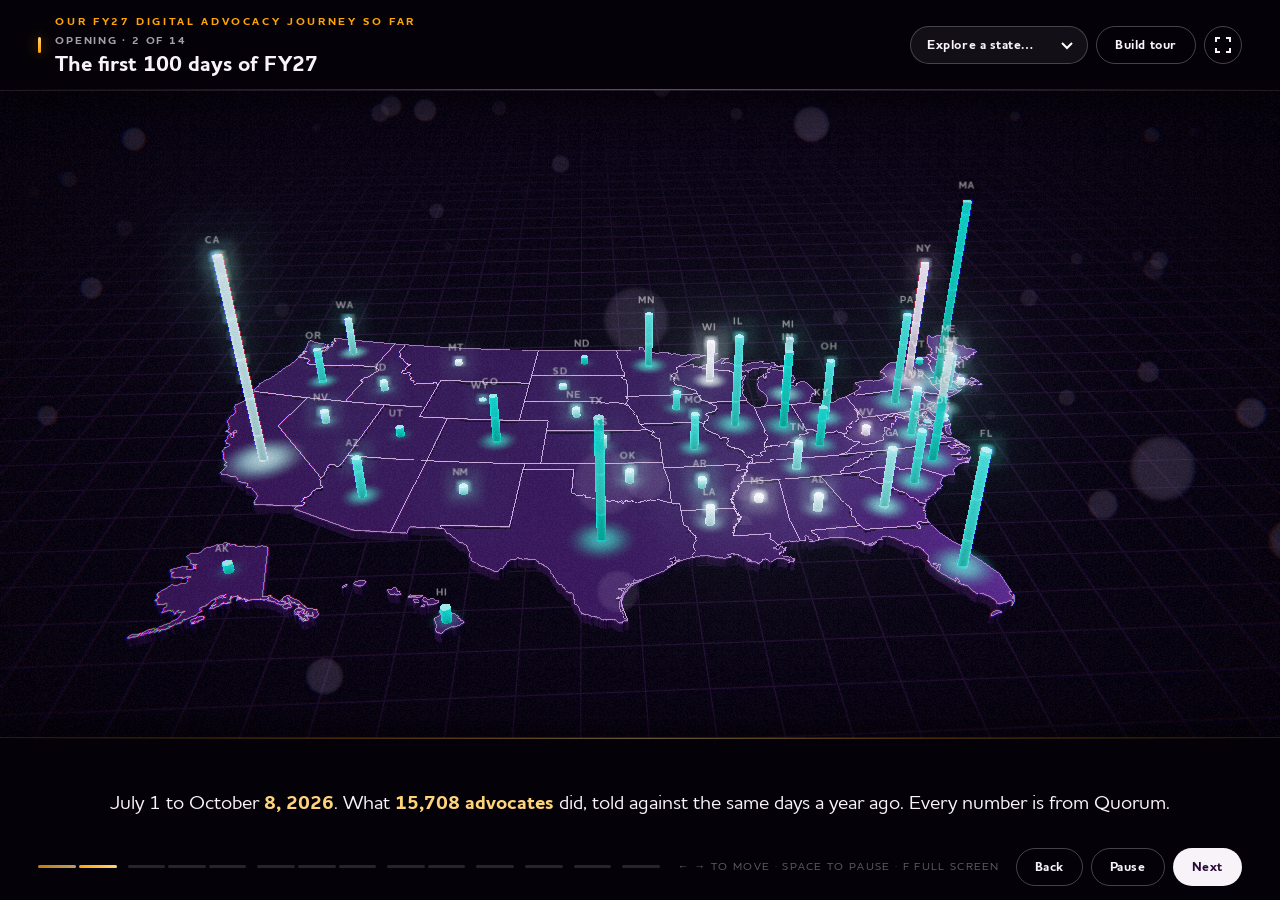
==== commit 87f3b4b9: "Restore state dioramas, give non-map visuals their own stage, calm the gold - State chapters: the ca" ====
--- a/index.html
+++ b/index.html
@@ -1160,6 +1160,365 @@
 
 } )();
 </script>
+<script>/* State dioramas, ported intact from the original FY27 Advocacy Journey (index.html before the
+   cinematic edition): a plateau in each state's outline, its landmarks, capital pin, biome scatter,
+   weather, birds and the monthly bars. The cinematic engine only places, lights and colour-manages it.
+   Everything between the PORTED markers is the original code; edits there are limited to placement
+   (the diorama now sits at the world origin) and the fade hook. */
+function makeStateStage(env){
+  'use strict';
+  const {scene, byAb, fmt, cum, monthShort, reduceMotion} = env;
+  let stageAlpha = 1;
+  // ---- PORTED: helpers the diorama code relied on ----
+  function label(text, size, color){ const cv=document.createElement('canvas'); const ctx=cv.getContext('2d'); ctx.font='700 56px "Houschka Alt Pro", Arial, Helvetica, sans-serif'; const w=Math.max(256, Math.ceil(ctx.measureText(text).width)+48); cv.width=w; cv.height=96; const c2=cv.getContext('2d'); c2.font='700 56px "Houschka Alt Pro", Arial, Helvetica, sans-serif'; c2.textAlign='center'; c2.textBaseline='middle'; c2.fillStyle=color||'#ffffff'; c2.shadowColor='rgba(0,0,0,.6)'; c2.shadowBlur=8; c2.fillText(text,w/2,50); const tex=new THREE.CanvasTexture(cv); tex.minFilter=THREE.LinearFilter; tex.encoding=THREE.sRGBEncoding; const sp=new THREE.Sprite(new THREE.SpriteMaterial({map:tex,transparent:true,depthTest:false,color:new THREE.Color(0.82,0.82,0.82),fog:false})); sp.scale.set((size||1)*2.2*(w/256),(size||1)*0.82,1); sp.renderOrder=3; return sp; }
+  function setGroupOpacity(group, o){ group.traverse(obj=>{ if(obj.material){ const mats=Array.isArray(obj.material)?obj.material:[obj.material]; for(const m of mats){ if(m.userData.baseOpacity==null && o>=0.999) continue; m.transparent=true; m.opacity=o*(m.userData.baseOpacity==null?1:m.userData.baseOpacity); } } }); }
+  const dotTex=(function(){ const cv=document.createElement('canvas'); cv.width=64; cv.height=64; const ctx=cv.getContext('2d'); const g=ctx.createRadialGradient(32,32,0,32,32,30); g.addColorStop(0,'rgba(255,255,255,1)'); g.addColorStop(0.7,'rgba(255,255,255,1)'); g.addColorStop(1,'rgba(255,255,255,0)'); ctx.fillStyle=g; ctx.fillRect(0,0,64,64); const t=new THREE.CanvasTexture(cv); return t; })();
+  const boxGeo=new THREE.BoxGeometry(1,1,1); boxGeo.translate(0,0.5,0);
+  // ---- PORTED: per-state landmark specs ----
+const STATE_SPECS = {
+AL:{nick:'Heart of Dixie', known:'The Saturn V at Huntsville, Vulcan over Birmingham, and the Gulf at Mobile.', s:[['saturnv',0.05,-0.72,1.9],['vulcan',-0.05,-0.3,1.3],['gl',0.05,-0.18,0.6,0.12,0.12,0.4],['p',-0.45,0.2,0.7],['p',0.45,0.3,0.8],['p',-0.3,0.55,0.7],['wv',-0.25,1.0,0.6,0.2],['lh',-0.15,0.9,0.7]]},
+AK:{nick:'The Last Frontier', known:'Denali, glaciers calving into the sea, moose in the willows and the aurora overhead.', s:[['m',-0.05,0.05,2.6,0.7,1],['m',0.4,0.2,1.7,0.5,1],['m',-0.6,0.3,1.3,0.45,1],['glacier',0.2,0.45,0.35],['moose',-0.4,0.5],['ferry',-0.75,0.75],['aur',0.1,-0.35],['p',0.6,0.55,0.6],['p',0.75,0.65,0.5]]},
+AZ:{nick:'Grand Canyon State', known:'The Grand Canyon, Monument Valley buttes, Hoover Dam and saguaro country around Phoenix.', s:[['canyon',0.0,-0.58,0.5],['mesa',0.55,-0.85,0.3,0.9],['mesa',0.72,-0.72,0.22,0.6],['dam',-0.72,-0.62,0.18],['gl',-0.08,0.2,0.75,0.14,0.14,0.4],['gl',0.02,0.26,0.55,0.12,0.12,0.4],['cact',-0.3,0.5,1.0],['cact',0.45,0.55,0.8],['cact',-0.55,0.6,0.7],['redrocks',0.12,-0.25]]},
+AR:{nick:'The Natural State', known:'Ozark ridges, the bathhouses of Hot Springs, and the only public diamond mine in the country.', s:[['m',-0.5,-0.5,1.4,0.5,0],['m',-0.1,-0.55,1.1,0.42,0],['gey',-0.25,0.15,0.9],['mansion',-0.35,0.22],['pyr',-0.45,0.55,0.4],['gl',0.05,0.0,0.7,0.14,0.14,0.4],['river',0.85,0.0,1.4,0.08,'z'],['p',0.5,0.5,0.7],['rows',0.4,0.3,0.5,0.4]]},
+CA:{nick:'Golden State', known:'The Golden Gate, Half Dome, redwoods, the Hollywood sign and surf down the whole coast.', s:[['suspension',-0.58,-0.12,0.42,1.3,'z',0xc0452a],['transam',-0.45,-0.22,1.2],['p',-0.4,-0.62,1.7],['p',-0.25,-0.55,1.4],['p',-0.5,-0.5,1.2],['halfdome',0.05,-0.05,1.3],['capitol',-0.3,-0.28,0.45],['hollywood',0.35,0.58],['capitolRecords',0.5,0.66,1.0],['gl',0.6,0.72,1.1,0.14,0.14,0.45],['gl',0.68,0.78,0.8,0.12,0.12,0.45],['surfboards',0.2,0.75],['wv',-0.75,0.3,0.4,0.6],['orangetree',0.3,0.3,0.6]]},
+CO:{nick:'Centennial State', known:'The Maroon Bells, Red Rocks, Denver\'s skyline and ski lifts climbing fourteener country.', s:[['twinpeaks',-0.35,0.08,2.3],['m',0.05,0.25,1.9,0.55,1],['m',-0.6,-0.4,1.6,0.5,1],['skilift',-0.55,-0.45,0.45],['redrocks',0.15,-0.08],['cashregister',0.28,-0.12,1.4],['gl',0.36,-0.06,1.0,0.14,0.14,0.45],['gl',0.22,-0.2,0.8,0.12,0.12,0.45],['rows',0.65,0.2,0.4,0.6],['p',-0.3,0.6,0.7]]},
+CT:{nick:'Constitution State', known:'Hartford\'s gold dome, Yale\'s gothic towers, Mystic\'s tall ships and the Sound.', s:[['dome',0.0,-0.25,0.4],['gl',0.1,-0.15,0.7,0.13,0.13,0.4],['gothictower',-0.25,0.4,1.1],['tallship',0.65,0.5],['lh',0.25,0.65,1.0],['sail',-0.1,0.7,0.8],['wv',0.0,0.95,1.3,0.2],['tree',0.5,-0.4,0.7,0xffa400],['tree',-0.6,-0.1,0.7,0x256d65]]},
+DE:{nick:'The First State', known:'Dover\'s Legislative Hall, Cape Henlopen Light and the Rehoboth boardwalk umbrellas.', s:[['dome',0.0,-0.05,0.3],['mansion',0.0,-0.55],['lh',0.45,0.4,1.3],['umbrellas',0.45,0.7],['wv',0.75,0.5,0.3,0.6],['tree',-0.35,0.0,0.7,0x256d65],['tree',-0.2,-0.4,0.6,0x256d65]]},
+DC:{nick:'The District', known:'The Capitol, the Washington Monument, Lincoln and Jefferson, the White House and the cherry blossoms.', s:[['capitol',0.3,0.15,0.75],['obel',-0.1,0.05,2.1],['colonnade',-0.6,0.05,0.4,0.22,0.22],['rotunda',-0.1,0.45,0.6],['whitehouse',-0.1,-0.3],['blossom',-0.4,0.3,0.4],['blossom',0.1,0.4,0.4],['blossom',-0.3,0.55,0.35],['river',-0.5,0.7,1.0,0.08,'x']]},
+FL:{nick:'Sunshine State', known:'Shuttles off the Cape, Miami art deco, Everglades airboats, flamingos, orange groves and the old capitol.', s:[['shuttle',0.66,0.0,1.6],['artdeco',0.82,0.7],['gl',0.88,0.62,0.9,0.13,0.13,0.5],['airboat',0.6,0.88],['flamingo',0.52,0.62],['capitol',-0.5,-0.74,0.4],['orangetree',0.4,0.3,0.6],['orangetree',0.55,0.4,0.55],['palm',0.2,0.1,1.2],['palm',-0.1,-0.55,1.0],['lh',0.9,0.15,1.1],['wv',0.75,0.85,0.5,0.3],['wv',-0.3,-0.3,0.6,0.3]]},
+GA:{nick:'Peach State', known:'Atlanta\'s skyline and Stone Mountain, peach orchards, Savannah\'s squares and the Golden Isles.', s:[['boaplaza',-0.2,-0.32,1.8],['westin',-0.08,-0.26,1.3],['gl',-0.3,-0.2,1.0,0.14,0.14,0.45],['gl',-0.15,-0.38,0.7,0.12,0.12,0.45],['stonemountain',0.1,-0.3,0.18],['tree',-0.5,0.2,0.9,0xffa400,1],['tree',-0.3,0.45,0.8,0xffa400,1],['mansion',0.7,0.3],['tree',0.35,0.75,0.9,0x256d65,2],['wv',0.85,0.5,0.3,0.5]]},
+HI:{nick:'Aloha State', known:'Kilauea\'s lava, Diamond Head, Honolulu, surfboards on the sand and a rainbow most afternoons.', s:[['volc',0.75,0.65,0.2,1.1],['diamondhead',-0.12,-0.22,0.12],['gl',-0.25,-0.3,0.8,0.1,0.1,0.5],['gl',-0.32,-0.25,0.6,0.09,0.09,0.5],['surfboards',-0.3,-0.4],['pineapple',-0.55,-0.6],['rainbow',0.1,0.1,0.5],['outrigger',0.3,0.4],['palm',-0.6,-0.5,1.0],['palm',0.6,0.4,1.0],['wv',0.0,0.0,1.4,0.9]]},
+ID:{nick:'Gem State', known:'The Sawtooths, Shoshone Falls on the Snake, Boise, and yes, the potato.', s:[['m',-0.25,0.2,2.0,0.6,1],['m',0.05,-0.1,1.5,0.5,1],['falls',0.15,0.6,0.22,0.5,'x'],['river',0.0,0.7,1.2,0.07,'x'],['potato',-0.15,0.8],['gl',-0.5,0.62,0.6,0.12,0.12,0.4],['p',0.3,-0.5,1.0],['p',0.1,-0.7,0.9],['p',-0.15,-0.4,0.8],['lake',0.4,0.75,0.3,0.15]]},
+IL:{nick:'Prairie State', known:'Chicago: the Willis Tower, the Hancock, the Bean and Navy Pier, with Lincoln\'s Springfield and corn beyond.', s:[['willis',0.62,-0.82,2.4],['hancock',0.78,-0.72,2.0],['gl',0.5,-0.72,1.5,0.14,0.14,0.45],['gl',0.7,-0.6,1.1,0.12,0.12,0.45],['bean',0.45,-0.58],['ferris',0.88,-0.6,0.3],['capitol',-0.1,0.1,0.45],['rows',-0.2,0.5,0.8,0.6],['silo',-0.6,-0.2,1.0],['barn',-0.4,-0.2],['wv',0.95,-0.8,0.15,0.5]]},
+IN:{nick:'Hoosier State', known:'The Brickyard, the Soldiers and Sailors Monument, covered bridges, corn and the dunes.', s:[['speedway',0.0,0.15],['obel',0.15,0.0,1.3],['gl',0.25,0.08,0.8,0.12,0.12,0.4],['covb',-0.5,0.0,'x'],['dunes',-0.45,-0.9,0.12],['rows',0.0,0.6,0.7,0.4],['silo',0.5,-0.5,1.0],['barn',0.3,-0.5],['tree',-0.5,-0.45,0.7,0x256d65]]},
+IA:{nick:'Hawkeye State', known:'The Field of Dreams, the American Gothic house, red barns, turbines and corn to the horizon.', s:[['fieldofdreams',0.6,-0.1],['rows',0.6,0.3,0.5,0.4],['gothichouse',0.3,0.6],['gl',0.0,0.1,0.8,0.13,0.13,0.4],['gl',0.08,0.16,0.6,0.11,0.11,0.4],['barn',-0.55,-0.3],['silo',-0.35,-0.3,1.1],['turb',0.2,-0.5,1.7],['turb',-0.1,-0.6,1.5],['turb',0.45,-0.55,1.4],['rows',-0.3,0.4,0.6,0.45]]},
+KS:{nick:'Sunflower State', known:'Sunflowers and wheat, Monument Rocks in the west, the Flint Hills and Topeka\'s dome.', s:[['sunfl',-0.3,0.3,1.0],['sunfl',-0.1,0.5,0.9],['sunfl',-0.4,0.55,0.9],['monumentrocks',-0.55,-0.15],['rows',0.2,0.35,0.7,0.4],['hill',0.35,0.05,0.4,0.22],['dome',0.6,-0.3,0.3],['gl',0.7,-0.22,0.5,0.1,0.1,0.4],['turb',0.45,-0.5,1.6],['turb',0.1,-0.5,1.5],['barn',-0.2,-0.4]]},
+KY:{nick:'Bluegrass State', known:'Churchill Downs\' twin spires, the Louisville Slugger, horse farms and white fences.', s:[['twinspires',-0.35,-0.3],['slugger',-0.1,-0.4,1.4],['gl',-0.2,-0.22,0.6,0.11,0.11,0.4],['dome',0.1,-0.28,0.3],['hill',0.35,0.0,0.5,0.3],['hill',-0.3,0.2,0.5,0.28],['fence',-0.7,0.45,1.2,'x'],['fence',0.15,-0.05,0.8,'x'],['barn',0.55,-0.3],['tree',0.6,0.1,0.7,0x256d65]]},
+LA:{nick:'Pelican State', known:'The Superdome and St. Louis Cathedral, riverboats, cypress bayous, pelicans and the capitol tower in Baton Rouge.', s:[['superdome',0.62,0.55,0.14],['cathedral',0.75,0.68],['gl',0.5,0.5,0.9,0.12,0.12,0.45],['gl',0.3,0.42,1.3,0.12,0.12,0.4],['lake',0.1,0.2,0.6,0.3],['steam',0.1,0.2],['tree',-0.5,-0.2,1.0,0x256d65,2],['tree',-0.2,-0.5,0.9,0x256d65,2],['tree',-0.35,0.35,0.9,0x256d65,2],['pelican',0.4,0.85],['wv',0.6,0.95,0.6,0.2]]},
+ME:{nick:'Pine Tree State', known:'Portland Head Light, lobster boats, Katahdin and pines to the Canadian line.', s:[['lh',-0.1,0.72,1.5],['lobster',0.15,0.55],['sail',0.35,0.7,0.8],['m',0.1,-0.15,1.6,0.5,1],['moose',-0.45,-0.35],['p',-0.3,-0.6,1.1],['p',0.3,-0.5,1.0],['p',-0.1,0.2,0.9],['p',0.35,0.2,0.8],['wv',0.6,0.5,0.4,0.6]]},
+MD:{nick:'Old Line State', known:'The Bay Bridge, blue crabs, the flag over Fort McHenry, Annapolis and Baltimore\'s harbor.', s:[['suspension',0.45,0.15,0.3,0.9,'z',0xf1f2f2],['crab',0.55,0.4],['flag',0.28,-0.05,1.2],['dome',0.3,0.12,0.3],['gl',0.15,-0.12,0.9,0.13,0.13,0.45],['gl',0.22,-0.2,0.7,0.11,0.11,0.45],['sail',0.5,0.55,0.8],['lh',0.65,-0.3,1.0],['m',-0.7,-0.1,0.9,0.4,0],['tree',-0.4,0.05,0.7,0x256d65]]},
+MA:{nick:'Bay State', known:'Boston\'s Hancock and Pru, the Zakim Bridge, Fenway, Plymouth\'s Mayflower and Cape Cod Light.', s:[['gl',0.5,-0.1,1.7,0.1,0.22,0.3,{base:'#6aa0d8'}],['gl',0.4,-0.14,1.4,0.16,0.16,0.4],['cablestayed',0.42,-0.3,0.3,0.9,'x',false],['fenway',0.3,0.05],['dome',0.55,-0.02,0.25],['tallship',0.66,0.25],['lh',0.88,0.42,1.2],['sail',0.8,0.3,0.7],['m',-0.8,0.0,1.1,0.45,0],['tree',-0.5,0.1,0.7,0xffa400],['wv',0.9,0.6,0.3,0.4]]},
+MI:{nick:'Great Lakes State', known:'The Mackinac Bridge, Detroit\'s Renaissance Center, Sleeping Bear Dunes and cherry country.', s:[['suspension',0.2,-0.3,0.3,1.0,'z',0xf1f2f2],['rencen',0.62,0.78],['gl',0.5,0.7,0.9,0.12,0.12,0.45],['dunes',-0.15,-0.05,0.1],['cherrytree',0.0,-0.15,0.6],['cherrytree',-0.1,-0.25,0.5],['lh',0.66,0.25,1.1],['p',-0.45,-0.65,0.8],['p',-0.65,-0.55,0.7],['sail',0.75,0.5,0.7],['wv',-0.55,0.3,0.5,0.5]]},
+MN:{nick:'North Star State', known:'Spoonbridge and Cherry, Paul Bunyan and Babe, Split Rock Light and ten thousand lakes.', s:[['spoon',0.35,0.5],['gl',0.45,0.55,1.2,0.13,0.13,0.45],['gl',0.5,0.62,0.9,0.11,0.11,0.45],['bunyan',-0.15,-0.3],['splitrock',0.65,-0.4],['lake',-0.5,-0.1,0.25,0.18],['lake',0.1,0.1,0.22,0.16],['lake',-0.1,0.45,0.25,0.18],['p',0.15,-0.6,1.0],['p',-0.5,-0.55,0.9],['sail',0.1,0.1,0.6],['rows',-0.1,0.75,0.6,0.3]]},
+MS:{nick:'Magnolia State', known:'Riverboats on the Mississippi, Delta blues guitars, magnolias and the Biloxi Light.', s:[['river',-0.78,0.0,1.6,0.08,'z'],['steam',-0.75,0.2],['guitar',-0.45,-0.3],['tree',0.1,-0.3,1.0,0xf1f2f2,1],['tree',0.4,0.2,0.9,0xf1f2f2,1],['gl',-0.1,0.2,0.8,0.13,0.13,0.4],['lh',0.3,0.95,0.9],['rows',0.15,0.6,0.5,0.3],['wv',0.3,1.02,0.5,0.15]]},
+MO:{nick:'Show-Me State', known:'The Gateway Arch over the Mississippi, Kansas City\'s skyline, riverboats and the Ozarks.', s:[['gateway',0.72,-0.1,1.9],['river',0.82,0.0,1.4,0.08,'z'],['steam',0.82,0.3],['gl',-0.72,-0.25,1.0,0.13,0.13,0.45],['gl',-0.64,-0.18,0.7,0.11,0.11,0.45],['m',-0.35,0.45,0.9,0.4,0],['m',-0.05,0.55,0.75,0.32,0],['rows',-0.4,-0.5,0.5,0.4],['dome',0.0,0.0,0.3]]},
+MT:{nick:'Big Sky Country', known:'Glacier\'s peaks, bison on the range, Flathead Lake and more sky than anywhere.', s:[['m',-0.65,-0.05,2.1,0.6,1],['m',-0.3,-0.25,1.7,0.5,1],['lake',-0.6,-0.3,0.14,0.22],['bison',0.25,0.1],['dome',-0.5,0.15,0.28],['aur',0.3,-0.35],['rows',0.45,0.3,0.7,0.5],['hill',0.1,0.4,0.5,0.22],['p',-0.4,0.5,0.7]]},
+NE:{nick:'Cornhusker State', known:'Chimney Rock, Carhenge, the Sandhills and corn around Lincoln\'s capitol tower.', s:[['chimneyrock',-0.75,0.2,1.2],['carhenge',-0.7,-0.45],['hill',-0.35,-0.2,0.4,0.2],['hill',-0.1,-0.35,0.35,0.18],['rows',0.2,0.25,1.0,0.5],['gl',0.6,0.3,1.2,0.12,0.12,0.4],['silo',0.5,-0.35,1.1],['barn',0.3,-0.35],['turb',0.0,-0.55,1.5]]},
+NV:{nick:'Silver State', known:'The Strip at night, Hoover Dam, Lake Tahoe, Reno and a lot of beautiful empty desert.', s:[['strat',0.45,0.72,1.8],['luxor',0.6,0.82,0.7],['sphereVenue',0.7,0.68],['eiffel',0.52,0.85,1.1],['gl',0.38,0.8,0.9,0.12,0.12,0.6],['dam',0.78,0.65,0.14],['lake',-0.78,-0.3,0.1,0.1],['gl',-0.7,-0.2,0.6,0.12,0.12,0.4],['mesa',-0.1,-0.4,0.4,0.7],['mesa',0.2,0.1,0.3,0.5],['cact',-0.3,0.2,0.6]]},
+NH:{nick:'Granite State', known:'Mount Washington\'s summit observatory, covered bridges, Winnipesaukee and fall maples.', s:[['observatory',0.1,-0.4,1.9],['m',-0.3,-0.15,1.3,0.45,0],['lake',0.15,0.05,0.2,0.14],['covb',0.05,0.45,'x'],['dome',0.0,0.6,0.25],['moose',-0.3,0.3],['tree',-0.4,0.6,0.7,0xffa400],['tree',0.45,0.3,0.6,0xe53935],['tree',0.4,0.6,0.6,0xffa400],['wv',0.4,0.92,0.3,0.2]]},
+NJ:{nick:'Garden State', known:'Lady Liberty in the harbor, the boardwalk and Ferris wheel, Barnegat Light, the Pine Barrens and farm stands.', s:[['bw',0.55,0.15,1.0],['ferris',0.5,-0.2,0.45],['lh',0.5,0.4,1.2,1],['gl',0.55,0.6,0.9,0.12,0.12,0.5],['gl',0.62,0.66,0.7,0.1,0.1,0.5],['lh',-0.1,0.98,0.9],['wv',0.88,0.4,0.3,0.9],['rows',-0.35,0.45,0.5,0.4],['p',0.15,0.5,0.7],['p',0.25,0.62,0.6],['m',-0.6,-0.72,0.9,0.4,0],['gl',0.4,-0.65,0.9,0.12,0.12,0.45],['gl',0.32,-0.58,0.7,0.1,0.1,0.45]]},
+NM:{nick:'Land of Enchantment', known:'Balloons over Albuquerque, adobe pueblos, Shiprock, White Sands and red chile ristras.', s:[['ball',-0.1,-0.05,2.2,0xffa400],['ball',0.2,-0.2,1.7,0x359a8e],['ball',0.4,0.05,2.6,0xf1f2f2],['ball',-0.35,-0.3,2.0,0xe53935],['adobe',0.05,-0.6],['adobe',0.15,-0.28],['shiprock',-0.75,-0.8,1.3],['saltflats',-0.15,0.55,0.35],['mesa',-0.5,0.2,0.35,0.6],['mesa',0.55,0.4,0.3,0.5],['cact',0.0,0.75,0.6]]},
+NY:{nick:'Empire State', known:'Manhattan\'s skyline and the Brooklyn Bridge, Niagara Falls, the Adirondacks, the Finger Lakes and Albany.', s:[['empire',0.72,0.78,2.4],['onewtc',0.62,0.9,2.6],['chrysler',0.8,0.72,2.0],['gl',0.55,0.78,1.4,0.1,0.1,0.5],['gl',0.68,0.68,1.1,0.1,0.1,0.5],['gl',0.86,0.82,1.2,0.1,0.1,0.5],['brooklyn',0.9,0.95,0.2,'x'],['niagara',-0.8,-0.12],['adirondacks',0.55,-0.6],['lake',-0.15,0.05,0.08,0.3],['lake',0.0,0.0,0.07,0.28],['dome',0.52,0.1,0.22],['maple',-0.4,0.3,0.6],['wv',0.95,0.98,0.3,0.15]]},
+NC:{nick:'Tar Heel State', known:'Hatteras Light, the Wright Flyer at Kitty Hawk, the Blue Ridge and the Biltmore.', s:[['lh',0.85,0.1,1.6,1],['flyer',0.82,-0.25],['m',-0.75,0.0,1.3,0.45,0],['m',-0.5,-0.1,1.0,0.4,0],['mansion',-0.62,0.15],['gl',-0.2,0.3,0.9,0.13,0.13,0.45],['gl',-0.12,0.36,0.7,0.11,0.11,0.45],['p',0.1,0.15,0.8],['p',0.35,0.05,0.7],['wv',0.92,0.35,0.3,0.5]]},
+ND:{nick:'Peace Garden State', known:'The world\'s largest buffalo at Jamestown, the Badlands, wheat and the capitol tower in Bismarck.', s:[['bigbuffalo',0.45,0.1],['mesa',-0.75,0.0,0.3,0.5],['mesa',-0.6,0.2,0.22,0.35],['rows',0.2,-0.4,1.0,0.5],['gl',-0.12,0.2,1.3,0.12,0.12,0.35],['turb',-0.3,-0.5,1.7],['turb',0.1,-0.65,1.5],['silo',0.7,0.5,0.9],['barn',0.55,0.5]]},
+OH:{nick:'Buckeye State', known:'The Rock and Roll Hall of Fame and Key Tower, Cedar Point\'s coasters, Columbus and Cincinnati.', s:[['pyr',0.5,-0.72,1.1],['keytower',0.6,-0.62,1.8],['coaster',0.1,-0.78,0.45],['gl',0.0,0.0,1.3,0.14,0.14,0.45],['gl',0.1,0.08,0.9,0.12,0.12,0.45],['gl',-0.55,0.75,1.0,0.13,0.13,0.45],['rows',-0.2,0.4,0.6,0.4],['barn',0.5,0.3],['silo',0.65,0.3,0.9],['wv',0.2,-1.0,1.0,0.12]]},
+OK:{nick:'Sooner State', known:'Devon Tower, pumpjacks and derricks, wind farms on red dirt and Route 66.', s:[['devon',0.0,0.3,1.9],['gl',0.1,0.38,0.9,0.12,0.12,0.45],['pumpjack',-0.3,0.1],['pumpjack',0.45,0.55],['derrick',0.3,0.0,1.2],['route66',0.55,-0.15],['turb',-0.65,0.25,1.5],['turb',-0.55,0.45,1.4],['rows',0.6,0.3,0.5,0.4],['bison',-0.1,0.6]]},
+OR:{nick:'Beaver State', known:'Mount Hood, Crater Lake, Haystack Rock, Portland and Douglas firs everywhere.', s:[['m',-0.3,-0.5,2.2,0.6,1],['craterlake',-0.3,0.5,0.2],['haystack',-0.95,-0.55,0.7],['gl',-0.45,-0.68,1.0,0.13,0.13,0.45],['gl',-0.38,-0.6,0.7,0.11,0.11,0.45],['p',0.0,0.0,1.3],['p',0.2,0.3,1.1],['p',-0.1,0.3,1.0],['p',0.5,-0.2,0.9],['wv',-0.9,0.1,0.2,0.8]]},
+PA:{nick:'Keystone State', known:'Philadelphia\'s City Hall and the Liberty Bell, Pittsburgh\'s glass castle and yellow bridges, the Poconos and Amish farms.', s:[['cityhall',0.82,0.62,1.1],['gl',0.72,0.7,1.6,0.12,0.12,0.45],['bell',0.9,0.78],['ppg',-0.8,0.3,1.3],['gl',-0.7,0.22,0.9,0.12,0.12,0.45],['br',-0.78,0.5,0.4,0.4,'x',0xffa400],['dome',0.4,0.4,0.3],['rows',0.6,0.6,0.5,0.4],['barn',0.45,0.7],['m',0.7,-0.3,1.0,0.4,0],['m',0.5,-0.35,0.8,0.35,0]]},
+RI:{nick:'Ocean State', known:'The Newport Bridge, Gilded Age mansions, Narragansett Bay sailboats and Providence.', s:[['suspension',0.1,0.5,0.2,0.8,'x',0xf1f2f2],['mansion',0.3,0.72],['gl',0.0,-0.2,0.9,0.12,0.12,0.45],['dome',-0.1,-0.3,0.25],['lake',0.15,0.3,0.2,0.3],['sail',0.15,0.25,1.0],['sail',0.25,0.45,0.8],['lh',0.5,0.9,1.2],['wv',0.3,1.0,0.6,0.15]]},
+SC:{nick:'Palmetto State', known:'The Ravenel Bridge, Rainbow Row, palmettos, the Angel Oak and Myrtle Beach.', s:[['cablestayed',0.62,0.32,0.28,1.0,'x',true],['rainbowrow',0.5,0.5],['palm',0.3,0.35,1.2],['palm',0.55,0.1,1.0],['tree',0.3,0.55,1.1,0x256d65],['dome',0.0,0.0,0.3],['gl',0.08,0.06,0.6,0.11,0.11,0.4],['umbrellas',0.85,-0.12],['wv',0.75,0.6,0.5,0.4]]},
+SD:{nick:'Mount Rushmore State', known:'The Black Hills, Badlands buttes, bison and the Corn Palace at Mitchell.', s:[['m',-0.8,0.3,1.3,0.5,0],['m',-0.6,0.15,1.0,0.42,0],['mesa',-0.3,0.3,0.4,0.6],['mesa',-0.05,0.2,0.3,0.45],['cornpalace',0.35,0.4],['bison',0.0,-0.3],['dome',-0.1,0.0,0.26],['rows',0.5,-0.2,0.6,0.5],['p',-0.7,0.6,0.6]]},
+TN:{nick:'Volunteer State', known:'Nashville\'s Batman Building, the Memphis Pyramid and Beale Street guitars, and the Smokies.', s:[['batman',0.0,0.0,1.8],['gl',0.12,0.06,1.1,0.12,0.12,0.5],['gl',-0.1,0.08,0.8,0.1,0.1,0.5],['pyr',-0.85,0.3,1.0],['guitar',-0.7,0.1],['m',0.7,0.0,1.3,0.5,0],['m',0.88,-0.15,1.0,0.4,0],['river',-0.95,0.0,0.6,0.07,'z'],['p',0.4,0.2,0.6]]},
+TX:{nick:'Lone Star State', known:'The Alamo, the pink granite capitol in Austin, Reunion Tower, Houston, pumpjacks and the Gulf.', s:[['alamo',-0.02,0.45],['capitol',0.3,0.26,0.5],['reunion',0.48,-0.3,1.6],['gl',0.55,-0.22,1.0,0.12,0.12,0.45],['gl',0.62,0.4,1.4,0.13,0.13,0.45],['gl',0.7,0.46,1.0,0.11,0.11,0.45],['pumpjack',-0.5,-0.3],['pumpjack',-0.35,-0.5],['longhorn',-0.2,0.0],['star',0.05,-0.72,0.9],['mesa',-0.65,0.3,0.3,0.5],['umbrellas',0.3,0.8],['wv',0.6,0.78,0.5,0.3]]},
+UT:{nick:'Beehive State', known:'Delicate Arch, the Bonneville Salt Flats, the Wasatch ski slopes, the Great Salt Lake and Monument Valley.', s:[['delicatearch',0.5,0.5],['saltflats',-0.7,-0.5,0.3],['m',0.15,-0.5,1.9,0.5,1],['m',0.4,-0.3,1.4,0.45,1],['skilift',0.3,-0.45,0.35],['lake',-0.3,-0.65,0.25,0.15],['gl',0.0,-0.62,0.8,0.12,0.12,0.45],['mesa',0.3,0.9,0.3,0.5],['mesa',0.55,0.85,0.2,0.4]]},
+VT:{nick:'Green Mountain State', known:'Maple sugar shacks, covered bridges, Holsteins, the Green Mountains and Lake Champlain.', s:[['sugarshack',0.0,-0.25],['covb',0.05,0.4,'z'],['cow',-0.2,0.25],['cow',-0.1,0.6],['m',0.05,0.75,1.5,0.5,0],['m',0.2,0.1,1.1,0.42,0],['lake',-0.6,-0.4,0.1,0.5],['dome',0.1,-0.1,0.25],['tree',-0.4,0.5,0.8,0xe53935],['tree',0.5,0.2,0.7,0xffa400],['tree',0.45,0.7,0.6,0xff9800]]},
+VA:{nick:'Old Dominion', known:'Monticello, Richmond, the Blue Ridge, colonial Williamsburg and the Chesapeake shore.', s:[['monticello',0.3,0.1],['gl',0.5,0.2,1.0,0.13,0.13,0.45],['gl',0.58,0.26,0.7,0.11,0.11,0.45],['m',-0.25,0.1,1.3,0.5,0],['m',-0.5,0.0,1.0,0.42,0],['colonnade',0.75,0.3,0.25,0.15,0.16],['sail',0.9,0.2,0.8],['wv',0.92,0.4,0.3,0.4],['hill',0.0,0.35,0.5,0.2]]},
+WA:{nick:'Evergreen State', known:'The Space Needle, Rainier, Mount St. Helens, ferries on the Sound, apple orchards and the Palouse.', s:[['needle',-0.55,-0.2,2.2],['gl',-0.48,-0.26,1.2,0.12,0.12,0.45],['gl',-0.6,-0.3,0.9,0.1,0.1,0.45],['m',-0.3,0.1,2.4,0.7,1],['sthelens',-0.5,0.5,1.1],['ferry',-0.78,-0.3],['cherrytree',0.3,-0.3,0.6],['cherrytree',0.4,-0.2,0.55],['rows',0.6,0.4,0.5,0.5],['p',0.0,-0.5,1.0],['p',0.6,-0.5,0.9],['river',0.2,0.6,1.6,0.07,'x']]},
+WV:{nick:'Mountain State', known:'The New River Gorge Bridge, whitewater below it, the gold-domed capitol and ridges in every direction.', s:[['steelarch',0.1,0.3,0.4,0.9],['river',0.1,0.55,1.0,0.08,'x'],['raft',0.1,0.5],['m',-0.5,0.0,1.3,0.5,0],['m',0.45,-0.3,1.2,0.5,0],['m',0.2,0.75,1.0,0.4,0],['dome',-0.3,0.3,0.3],['p',-0.2,0.6,0.6],['p',0.6,0.3,0.6]]},
+WI:{nick:'Badger State', known:'Milwaukee\'s Calatrava wings, cheese, dairy barns, Door County lights and lake country.', s:[['calatrava',0.5,0.55],['gl',0.45,0.65,1.0,0.12,0.12,0.45],['cheese',-0.1,0.1],['barn',-0.35,0.1],['silo',-0.55,0.1,1.2],['silo',-0.15,0.1,1.0],['cow',-0.4,0.4],['lh',0.6,-0.3,1.0],['lake',0.5,-0.45,0.2,0.2],['sail',0.5,-0.45,0.6],['dome',0.0,0.5,0.28],['p',0.3,-0.7,0.7]]},
+WY:{nick:'Equality State', known:'Devils Tower, the Tetons, Old Faithful, bison on open range and Cheyenne.', s:[['devilstower',0.75,-0.75,1.4],['m',-0.75,-0.3,2.4,0.65,1],['m',-0.5,-0.5,1.9,0.55,1],['gey',-0.7,-0.75,1.6],['bison',0.0,0.0],['bison',0.15,0.1],['hill',0.5,0.4,0.5,0.2],['fence',0.2,0.65,0.9,'x'],['gl',0.6,0.8,0.5,0.11,0.11,0.4],['p',-0.6,0.4,0.6]]}
+};
+  // ---- PORTED: the stage ----
+  // ---------- Model E: the state stage (outline plateau + landmark motif + state data) ----------
+  const OUT = {"AL":{"r":[[[-0.54,0.995],[0.383,0.99],[0.533,0.106],[0.612,-0.081],[0.599,-0.123],[0.637,-0.148],[0.579,-0.201],[0.58,-0.252],[0.549,-0.325],[0.582,-0.46],[0.561,-0.598],[0.598,-0.676],[-0.326,-0.677],[-0.336,-0.741],[-0.257,-0.812],[-0.272,-0.874],[-0.243,-0.912],[-0.266,-0.925],[-0.278,-0.968],[-0.469,-1.0],[-0.382,-0.973],[-0.436,-0.923],[-0.437,-0.837],[-0.471,-0.808],[-0.49,-0.825],[-0.517,-0.96],[-0.561,-0.935],[-0.609,-0.94],[-0.637,-0.302],[-0.503,0.951]]],"ar":0.637,"cap":["Montgomery",0.136,0.1]},"AK":{"r":[[[-1.0,0.276],[-0.804,0.368],[-0.763,0.366],[-0.788,0.329],[-0.771,0.316],[-0.67,0.313],[-0.652,0.336],[-0.626,0.334],[-0.674,0.344],[-0.712,0.395],[-0.696,0.404],[-0.656,0.354],[-0.642,0.362],[-0.673,0.381],[-0.652,0.406],[-0.766,0.419],[-0.795,0.473],[-0.932,0.542],[-0.904,0.555],[-0.9,0.596],[-0.797,0.601],[-0.759,0.622],[-0.732,0.689],[-0.672,0.74],[-0.616,0.744],[-0.53,0.794],[-0.457,0.794],[-0.394,0.841],[-0.341,0.823],[-0.361,0.79],[-0.313,0.821],[-0.268,0.783],[-0.219,0.799],[-0.166,0.789],[-0.177,0.767],[-0.139,0.762],[-0.148,0.75],[-0.021,0.759],[0.215,0.703],[0.304,0.722],[0.422,0.672],[0.422,-0.255],[0.475,-0.266],[0.523,-0.249],[0.517,-0.276],[0.6,-0.36],[0.604,-0.393],[0.654,-0.368],[0.666,-0.325],[0.724,-0.315],[0.739,-0.356],[0.822,-0.441],[0.903,-0.622],[0.994,-0.67],[1.0,-0.753],[0.986,-0.782],[0.963,-0.809],[0.949,-0.798],[0.952,-0.712],[0.935,-0.683],[0.95,-0.724],[0.938,-0.761],[0.936,-0.742],[0.924,-0.757],[0.902,-0.736],[0.91,-0.693],[0.896,-0.731],[0.885,-0.723],[0.897,-0.663],[0.875,-0.697],[0.856,-0.66],[0.883,-0.636],[0.849,-0.575],[0.815,-0.565],[0.827,-0.55],[0.807,-0.512],[0.833,-0.523],[0.787,-0.477],[0.789,-0.443],[0.782,-0.463],[0.756,-0.459],[0.709,-0.352],[0.734,-0.464],[0.689,-0.446],[0.676,-0.386],[0.671,-0.409],[0.636,-0.389],[0.682,-0.446],[0.648,-0.462],[0.57,-0.383],[0.482,-0.331],[0.499,-0.281],[0.459,-0.315],[0.4,-0.297],[0.393,-0.268],[0.391,-0.289],[0.322,-0.276],[0.255,-0.285],[0.234,-0.305],[0.262,-0.281],[0.217,-0.263],[0.218,-0.24],[0.199,-0.254],[0.162,-0.239],[0.173,-0.226],[0.126,-0.261],[0.129,-0.236],[0.171,-0.226],[0.147,-0.223],[0.157,-0.208],[0.125,-0.216],[0.151,-0.199],[0.118,-0.205],[0.145,-0.174],[0.109,-0.192],[0.104,-0.171],[0.088,-0.198],[0.078,-0.178],[0.076,-0.201],[0.048,-0.206],[0.069,-0.159],[0.032,-0.207],[0.05,-0.212],[0.038,-0.238],[0.051,-0.226],[0.058,-0.241],[0.039,-0.26],[0.062,-0.286],[0.042,-0.292],[0.037,-0.271],[0.032,-0.291],[-0.001,-0.279],[-0.017,-0.301],[-0.019,-0.273],[-0.025,-0.314],[-0.036,-0.29],[-0.036,-0.321],[-0.051,-0.306],[-0.07,-0.35],[-0.066,-0.324],[-0.099,-0.361],[-0.141,-0.369],[-0.148,-0.342],[-0.101,-0.306],[-0.128,-0.321],[-0.147,-0.311],[-0.118,-0.247],[-0.123,-0.213],[-0.069,-0.182],[0.003,-0.202],[-0.053,-0.17],[-0.029,-0.137],[-0.049,-0.162],[-0.084,-0.156],[-0.144,-0.199],[-0.139,-0.214],[-0.194,-0.262],[-0.191,-0.293],[-0.218,-0.299],[-0.218,-0.321],[-0.231,-0.306],[-0.266,-0.348],[-0.268,-0.382],[-0.243,-0.377],[-0.22,-0.398],[-0.262,-0.435],[-0.27,-0.47],[-0.311,-0.482],[-0.392,-0.55],[-0.393,-0.584],[-0.49,-0.636],[-0.475,-0.659],[-0.492,-0.682],[-0.5,-0.669],[-0.503,-0.686],[-0.549,-0.693],[-0.56,-0.724],[-0.564,-0.696],[-0.639,-0.745],[-0.653,-0.745],[-0.654,-0.718],[-0.681,-0.774],[-0.703,-0.776],[-0.712,-0.751],[-0.709,-0.784],[-0.741,-0.772],[-0.733,-0.787],[-0.751,-0.801],[-0.734,-0.815],[-0.749,-0.806],[-0.828,-0.839],[-0.809,-0.789],[-0.759,-0.776],[-0.748,-0.793],[-0.748,-0.768],[-0.669,-0.692],[-0.617,-0.679],[-0.616,-0.708],[-0.615,-0.693],[-0.589,-0.705],[-0.605,-0.683],[-0.593,-0.654],[-0.519,-0.597],[-0.504,-0.603],[-0.49,-0.559],[-0.447,-0.534],[-0.444,-0.442],[-0.413,-0.387],[-0.476,-0.422],[-0.497,-0.384],[-0.516,-0.445],[-0.555,-0.39],[-0.569,-0.406],[-0.591,-0.377],[-0.666,-0.429],[-0.688,-0.419],[-0.667,-0.406],[-0.682,-0.357],[-0.663,-0.335],[-0.698,-0.268],[-0.707,-0.287],[-0.78,-0.304],[-0.843,-0.242],[-0.834,-0.231],[-0.855,-0.235],[-0.833,-0.179],[-0.867,-0.175],[-0.875,-0.137],[-0.896,-0.135],[-0.896,-0.115],[-0.878,-0.119],[-0.893,-0.105],[-0.87,-0.102],[-0.875,-0.079],[-0.806,0.034],[-0.734,0.018],[-0.695,0.066],[-0.633,0.063],[-0.614,0.096],[-0.625,0.135],[-0.653,0.154],[-0.615,0.183],[-0.636,0.203],[-0.72,0.144],[-0.74,0.175],[-0.74,0.152],[-0.763,0.168],[-0.837,0.155],[-0.901,0.17],[-0.935,0.225],[-0.907,0.239]]],"ar":1.189,"cap":["Juneau",0.767,0.453]},"AZ":{"r":[[[-0.811,-0.511],[-0.755,-0.498],[-0.738,-0.467],[-0.753,-0.401],[-0.793,-0.4],[-0.808,-0.38],[-0.798,-0.317],[-0.814,-0.304],[-0.813,-0.269],[-0.755,-0.217],[-0.758,-0.085],[-0.72,-0.02],[-0.641,0.033],[-0.653,0.064],[-0.714,0.102],[-0.739,0.192],[-0.787,0.249],[-0.79,0.329],[-0.768,0.364],[-0.8,0.47],[-0.809,0.578],[-0.795,0.602],[-0.821,0.678],[-0.768,0.699],[-0.71,0.696],[-0.671,0.651],[-0.646,0.654],[-0.616,0.714],[-0.617,0.999],[0.838,0.998],[0.837,-1.0],[0.248,-1.0],[-0.838,-0.59],[-0.837,-0.547]]],"ar":0.838,"cap":["Phoenix",-0.042,0.254]},"CO":{"r":[[[-0.997,0.734],[0.997,0.734],[1.0,-0.734],[-0.996,-0.732]]],"ar":1.362,"cap":["Denver",0.16,-0.272]},"FL":{"r":[[[-0.308,0.908],[-0.271,0.822],[0.426,0.78],[0.437,0.717],[0.472,0.72],[0.472,0.833],[0.496,0.856],[0.633,0.818],[0.628,0.76],[0.676,0.555],[0.76,0.346],[0.857,0.189],[0.871,0.152],[0.85,0.124],[0.859,0.044],[1.0,-0.343],[0.975,-0.648],[0.968,-0.68],[0.96,-0.656],[0.93,-0.692],[0.912,-0.793],[0.962,-0.733],[0.914,-0.832],[0.836,-0.908],[0.892,-0.821],[0.872,-0.811],[0.724,-0.842],[0.708,-0.829],[0.712,-0.764],[0.669,-0.673],[0.582,-0.611],[0.564,-0.624],[0.517,-0.467],[0.467,-0.417],[0.454,-0.436],[0.434,-0.377],[0.458,-0.382],[0.463,-0.295],[0.436,-0.307],[0.444,-0.345],[0.412,-0.366],[0.287,-0.122],[0.297,-0.134],[0.332,-0.101],[0.379,-0.033],[0.374,-0.014],[0.353,-0.009],[0.358,-0.038],[0.337,-0.03],[0.337,0.005],[0.301,0.023],[0.292,-0.0],[0.328,-0.039],[0.29,-0.1],[0.259,-0.025],[0.256,0.08],[0.277,0.032],[0.273,0.071],[0.305,0.147],[0.301,0.285],[0.271,0.356],[0.22,0.366],[0.205,0.352],[0.199,0.389],[0.114,0.467],[0.11,0.512],[0.077,0.528],[0.052,0.576],[-0.05,0.641],[-0.114,0.639],[-0.14,0.613],[-0.134,0.58],[-0.185,0.583],[-0.276,0.531],[-0.284,0.546],[-0.305,0.525],[-0.339,0.526],[-0.31,0.498],[-0.226,0.54],[-0.319,0.487],[-0.365,0.514],[-0.399,0.509],[-0.416,0.564],[-0.409,0.574],[-0.397,0.519],[-0.386,0.553],[-0.419,0.595],[-0.55,0.681],[-0.649,0.718],[-0.768,0.727],[-0.97,0.694],[-0.929,0.74],[-0.951,0.767],[-0.94,0.811],[-0.998,0.862],[-0.991,0.907]]],"ar":1.101,"cap":["Tallahassee",-0.118,-0.741]},"GA":{"r":[[[-0.867,0.993],[0.042,1.0],[0.039,0.973],[-0.036,0.909],[-0.041,0.863],[0.08,0.772],[0.127,0.774],[0.185,0.634],[0.244,0.545],[0.318,0.498],[0.356,0.462],[0.374,0.41],[0.472,0.337],[0.468,0.286],[0.531,0.231],[0.539,0.199],[0.632,0.142],[0.66,-0.026],[0.739,-0.092],[0.769,-0.244],[0.867,-0.283],[0.86,-0.306],[0.829,-0.311],[0.834,-0.332],[0.813,-0.354],[0.786,-0.346],[0.784,-0.393],[0.736,-0.414],[0.762,-0.424],[0.761,-0.455],[0.752,-0.478],[0.715,-0.488],[0.745,-0.501],[0.715,-0.55],[0.703,-0.635],[0.664,-0.666],[0.655,-0.718],[0.63,-0.733],[0.662,-0.733],[0.649,-0.849],[0.548,-0.834],[0.464,-0.798],[0.432,-0.832],[0.432,-0.995],[0.383,-1.0],[0.368,-0.91],[-0.596,-0.848],[-0.615,-0.83],[-0.65,-0.701],[-0.685,-0.644],[-0.663,-0.501],[-0.697,-0.362],[-0.666,-0.287],[-0.667,-0.234],[-0.607,-0.179],[-0.646,-0.154],[-0.633,-0.111],[-0.714,0.082]]],"ar":0.867,"cap":["Atlanta",-0.423,-0.461]},"IN":{"r":[[[-0.423,0.974],[-0.375,0.958],[-0.384,0.941],[-0.305,0.932],[-0.149,1.0],[0.639,1.0],[0.634,-0.331],[0.604,-0.359],[0.629,-0.403],[0.618,-0.436],[0.648,-0.449],[0.629,-0.469],[0.638,-0.488],[0.572,-0.495],[0.503,-0.539],[0.462,-0.516],[0.387,-0.53],[0.401,-0.614],[0.326,-0.665],[0.3,-0.735],[0.239,-0.747],[0.208,-0.805],[0.203,-0.872],[0.154,-0.906],[0.135,-0.881],[0.068,-0.857],[0.067,-0.816],[0.026,-0.788],[0.044,-0.819],[-0.009,-0.835],[-0.005,-0.86],[-0.03,-0.864],[-0.026,-0.921],[-0.058,-0.925],[-0.076,-0.965],[-0.079,-0.932],[-0.121,-0.929],[-0.138,-0.891],[-0.222,-0.926],[-0.243,-0.981],[-0.269,-0.994],[-0.28,-0.967],[-0.367,-0.918],[-0.415,-0.931],[-0.454,-0.899],[-0.464,-0.928],[-0.448,-0.955],[-0.467,-0.972],[-0.482,-0.971],[-0.485,-0.934],[-0.544,-0.947],[-0.572,-0.923],[-0.586,-0.941],[-0.572,-0.98],[-0.589,-1.0],[-0.636,-0.985],[-0.642,-0.971],[-0.625,-0.975],[-0.648,-0.935],[-0.614,-0.938],[-0.635,-0.926],[-0.614,-0.897],[-0.624,-0.86],[-0.597,-0.852],[-0.594,-0.835],[-0.611,-0.844],[-0.58,-0.812],[-0.606,-0.761],[-0.58,-0.736],[-0.552,-0.748],[-0.507,-0.647],[-0.474,-0.629],[-0.461,-0.565],[-0.412,-0.513],[-0.434,-0.455],[-0.419,-0.407],[-0.444,-0.39],[-0.469,-0.3],[-0.443,-0.275],[-0.453,-0.227],[-0.426,-0.21]]],"ar":0.648,"cap":["Indianapolis",0.111,-0.001]},"KS":{"r":[[[-1.0,0.519],[0.808,0.519],[0.854,0.476],[0.91,0.48],[0.924,0.425],[0.902,0.431],[0.862,0.357],[0.923,0.303],[0.935,0.248],[1.0,0.227],[0.992,-0.517],[-0.997,-0.519]]],"ar":1.925,"cap":["Topeka",0.709,-0.19]},"ME":{"r":[[[-0.54,-1.0],[-0.58,-0.968],[-0.573,-0.925],[-0.631,-0.854],[-0.62,-0.777],[-0.662,0.021],[-0.638,0.04],[-0.589,-0.014],[-0.565,0.078],[-0.518,0.056],[-0.545,0.116],[-0.491,0.185],[-0.436,0.216],[-0.447,0.244],[-0.396,0.287],[-0.39,0.309],[-0.414,0.32],[-0.414,0.346],[-0.389,0.404],[-0.406,0.421],[-0.38,0.487],[-0.331,0.526],[-0.311,0.652],[-0.062,1.0],[-0.003,0.986],[-0.005,0.908],[0.042,0.872],[0.134,0.902],[0.147,0.922],[0.21,0.922],[0.21,0.946],[0.258,0.952],[0.402,0.822],[0.414,0.299],[0.397,0.284],[0.413,0.257],[0.396,0.243],[0.397,0.19],[0.427,0.191],[0.461,0.158],[0.512,0.156],[0.522,0.11],[0.494,0.105],[0.521,0.053],[0.499,0.009],[0.546,-0.061],[0.563,-0.032],[0.606,-0.045],[0.661,-0.158],[0.662,-0.204],[0.572,-0.298],[0.555,-0.301],[0.557,-0.251],[0.526,-0.263],[0.54,-0.285],[0.498,-0.32],[0.471,-0.317],[0.492,-0.347],[0.467,-0.369],[0.445,-0.329],[0.417,-0.346],[0.409,-0.323],[0.381,-0.382],[0.332,-0.386],[0.318,-0.422],[0.3,-0.393],[0.275,-0.398],[0.259,-0.451],[0.272,-0.464],[0.205,-0.458],[0.186,-0.416],[0.218,-0.394],[0.184,-0.374],[0.179,-0.401],[0.179,-0.376],[0.151,-0.398],[0.166,-0.454],[0.136,-0.502],[0.14,-0.567],[0.121,-0.571],[0.121,-0.515],[0.101,-0.497],[0.114,-0.452],[0.099,-0.426],[0.067,-0.431],[0.082,-0.35],[0.049,-0.378],[0.037,-0.365],[0.011,-0.379],[0.027,-0.411],[-0.021,-0.525],[0.001,-0.537],[-0.014,-0.585],[-0.046,-0.583],[-0.093,-0.638],[-0.085,-0.603],[-0.113,-0.614],[-0.107,-0.588],[-0.128,-0.592],[-0.151,-0.646],[-0.165,-0.626],[-0.185,-0.657],[-0.199,-0.647],[-0.202,-0.673],[-0.217,-0.653],[-0.232,-0.689],[-0.265,-0.707],[-0.271,-0.674],[-0.289,-0.672],[-0.312,-0.704],[-0.367,-0.72],[-0.385,-0.783],[-0.4,-0.771],[-0.436,-0.801],[-0.447,-0.863],[-0.491,-0.881]]],"ar":0.662,"cap":["Augusta",-0.241,0.431]},"MA":{"r":[[[-0.864,0.449],[0.238,0.412],[0.258,0.442],[0.3,0.443],[0.298,0.483],[0.328,0.506],[0.366,0.494],[0.384,0.534],[0.456,0.555],[0.503,0.544],[0.525,0.41],[0.575,0.379],[0.599,0.407],[0.627,0.385],[0.595,0.326],[0.472,0.299],[0.496,0.267],[0.446,0.241],[0.436,0.203],[0.428,0.229],[0.406,0.195],[0.428,0.147],[0.402,0.154],[0.398,0.101],[0.426,0.092],[0.438,0.115],[0.466,0.121],[0.557,0.045],[0.603,-0.045],[0.569,-0.121],[0.651,-0.164],[0.667,-0.217],[0.657,-0.25],[0.729,-0.303],[0.815,-0.326],[0.946,-0.271],[0.956,-0.204],[0.944,-0.165],[0.918,-0.185],[0.908,-0.086],[0.878,-0.065],[0.85,-0.094],[0.827,-0.056],[0.896,-0.061],[0.942,-0.098],[0.996,-0.254],[1.0,-0.343],[0.966,-0.454],[0.952,-0.448],[0.976,-0.376],[0.962,-0.361],[0.823,-0.39],[0.763,-0.385],[0.715,-0.408],[0.685,-0.448],[0.619,-0.454],[0.519,-0.527],[0.43,-0.555],[0.593,-0.454],[0.611,-0.326],[0.559,-0.31],[0.559,-0.348],[0.545,-0.339],[0.537,-0.371],[0.45,-0.397],[0.428,-0.476],[0.334,-0.488],[0.328,-0.366],[0.292,-0.355],[0.256,-0.297],[0.218,-0.276],[0.212,-0.188],[0.188,-0.192],[0.188,-0.097],[-0.045,-0.105],[-0.581,-0.084],[-0.587,-0.109],[-0.615,-0.113],[-0.613,-0.084],[-0.988,-0.074],[-1.0,-0.046]]],"ar":1.802,"cap":["Boston",0.368,-0.159]},"MN":{"r":[[[-0.897,0.87],[-0.415,0.869],[-0.415,1.0],[-0.369,0.995],[-0.339,0.969],[-0.296,0.781],[-0.109,0.742],[-0.1,0.705],[-0.023,0.715],[0.004,0.743],[0.088,0.741],[0.169,0.714],[0.151,0.687],[0.199,0.682],[0.231,0.604],[0.252,0.612],[0.256,0.65],[0.304,0.651],[0.329,0.608],[0.383,0.597],[0.384,0.569],[0.419,0.566],[0.417,0.544],[0.491,0.558],[0.575,0.613],[0.604,0.563],[0.75,0.567],[0.81,0.524],[0.899,0.534],[0.61,0.402],[0.295,0.118],[0.314,0.09],[0.296,0.104],[0.267,0.071],[0.249,0.075],[0.249,-0.125],[0.151,-0.187],[0.116,-0.244],[0.111,-0.293],[0.149,-0.306],[0.167,-0.34],[0.14,-0.391],[0.134,-0.579],[0.191,-0.637],[0.243,-0.645],[0.263,-0.679],[0.323,-0.705],[0.345,-0.761],[0.447,-0.829],[0.492,-0.907],[0.498,-1.0],[-0.717,-1.0],[-0.717,-0.388],[-0.77,-0.35],[-0.811,-0.284],[-0.746,-0.209],[-0.741,-0.13],[-0.751,-0.038],[-0.795,0.064],[-0.81,0.397],[-0.874,0.577],[-0.882,0.715],[-0.866,0.763]]],"ar":0.899,"cap":["Saint Paul",0.064,0.506]},"NJ":{"r":[[[-0.525,-0.422],[-0.434,-0.281],[-0.396,-0.25],[-0.253,-0.2],[-0.253,-0.151],[-0.084,-0.049],[-0.057,-0.013],[-0.034,-0.018],[0.005,0.009],[-0.136,0.163],[-0.152,0.211],[-0.208,0.225],[-0.213,0.324],[-0.235,0.35],[-0.294,0.356],[-0.299,0.415],[-0.283,0.436],[-0.301,0.452],[-0.28,0.523],[-0.256,0.519],[-0.204,0.599],[-0.258,0.684],[-0.152,0.778],[-0.161,0.795],[-0.097,0.854],[-0.066,0.942],[-0.016,0.991],[0.02,1.0],[0.518,0.704],[0.443,0.466],[0.414,0.426],[0.33,0.402],[0.294,0.296],[0.294,0.265],[0.337,0.245],[0.373,0.258],[0.459,0.221],[0.468,0.252],[0.47,0.112],[0.398,-0.313],[0.308,-0.484],[0.262,-0.524],[0.269,-0.547],[0.246,-0.586],[0.057,-0.759],[-0.041,-0.948],[-0.086,-0.99],[-0.154,-0.99],[-0.1,-0.81],[-0.201,-0.764],[-0.242,-0.766],[-0.258,-0.791],[-0.278,-0.774],[-0.283,-0.741],[-0.33,-0.694],[-0.353,-0.702],[-0.466,-0.579],[-0.509,-0.562],[-0.495,-0.463]]],"ar":0.525,"cap":["Trenton",-0.02,-0.064],"liberty":[0.43,-0.45]},"NC":{"r":[[[-0.398,0.383],[0.924,0.372],[1.0,0.159],[0.956,0.219],[0.927,0.334],[0.895,0.366],[0.939,0.239],[0.911,0.287],[0.915,0.264],[0.851,0.302],[0.88,0.262],[0.853,0.253],[0.836,0.27],[0.844,0.245],[0.789,0.27],[0.825,0.247],[0.762,0.22],[0.739,0.23],[0.735,0.296],[0.722,0.259],[0.74,0.2],[0.879,0.216],[0.883,0.125],[0.905,0.207],[0.937,0.207],[0.955,0.114],[0.918,0.099],[0.861,0.031],[0.783,0.043],[0.76,0.081],[0.789,0.092],[0.749,0.081],[0.762,0.047],[0.66,0.083],[0.673,0.061],[0.78,0.029],[0.787,0.012],[0.764,-0.034],[0.711,-0.071],[0.67,-0.044],[0.671,-0.06],[0.72,-0.084],[0.785,-0.042],[0.803,-0.068],[0.818,-0.07],[0.811,-0.052],[0.827,-0.059],[0.774,-0.15],[0.753,-0.122],[0.74,-0.143],[0.775,-0.159],[0.885,-0.045],[0.771,-0.177],[0.739,-0.147],[0.659,-0.156],[0.539,-0.224],[0.477,-0.296],[0.447,-0.382],[0.398,-0.365],[0.316,-0.383],[0.058,-0.116],[-0.198,-0.112],[-0.195,-0.079],[-0.229,-0.031],[-0.254,-0.049],[-0.254,-0.02],[-0.561,-0.001],[-0.724,-0.061],[-1.0,-0.065],[-0.993,0.001],[-0.931,0.023],[-0.931,0.053],[-0.9,0.083],[-0.81,0.098],[-0.735,0.152],[-0.698,0.155],[-0.679,0.198],[-0.615,0.237],[-0.599,0.205],[-0.552,0.251],[-0.478,0.255],[-0.451,0.303],[-0.405,0.313]]],"ar":2.613,"cap":["Raleigh",0.293,-0.157]},"ND":{"r":[[[-1.0,0.606],[0.821,0.606],[0.856,0.482],[0.838,0.427],[0.847,0.266],[0.92,0.057],[0.929,-0.197],[0.945,-0.211],[0.936,-0.317],[0.957,-0.407],[0.989,-0.45],[0.998,-0.606],[-0.999,-0.602]]],"ar":1.649,"cap":["Bismarck",-0.128,0.261]},"OK":{"r":[[[-0.999,0.479],[0.956,0.478],[0.956,0.337],[1.0,0.024],[0.987,-0.473],[0.898,-0.443],[0.874,-0.41],[0.814,-0.382],[0.799,-0.406],[0.728,-0.389],[0.673,-0.417],[0.649,-0.403],[0.6,-0.417],[0.593,-0.439],[0.565,-0.437],[0.549,-0.458],[0.487,-0.414],[0.497,-0.4],[0.477,-0.396],[0.455,-0.42],[0.419,-0.382],[0.38,-0.412],[0.372,-0.451],[0.352,-0.394],[0.297,-0.421],[0.294,-0.398],[0.271,-0.4],[0.248,-0.374],[0.206,-0.411],[0.175,-0.404],[0.18,-0.374],[0.147,-0.37],[0.142,-0.327],[0.083,-0.326],[0.054,-0.353],[0.017,-0.324],[-0.111,-0.309],[-0.126,-0.256],[-0.155,-0.241],[-0.158,-0.264],[-0.231,-0.261],[-0.282,-0.207],[-0.299,-0.212],[-0.299,0.337],[-1.0,0.337]]],"ar":2.087,"cap":["Oklahoma City",0.28,-0.045]},"PA":{"r":[[[-1.0,0.447],[-0.885,0.5],[-0.862,0.533],[-0.842,0.523],[-0.74,0.58],[-0.739,0.456],[0.772,0.457],[0.805,0.396],[0.869,0.365],[0.869,0.278],[0.901,0.22],[0.985,0.198],[1.0,0.165],[0.953,0.133],[0.906,0.042],[0.848,-0.01],[0.878,-0.057],[0.836,-0.099],[0.825,-0.138],[0.829,-0.191],[0.873,-0.209],[0.876,-0.263],[0.906,-0.271],[0.991,-0.383],[0.879,-0.449],[0.82,-0.516],[0.752,-0.543],[0.667,-0.534],[0.624,-0.579],[-1.0,-0.579]]],"ar":1.724,"cap":["Harrisburg",0.248,0.328]},"SD":{"r":[[[-1.0,0.284],[-0.996,0.628],[0.966,0.625],[0.962,0.585],[0.889,0.505],[0.935,0.434],[0.995,0.394],[0.995,-0.259],[0.958,-0.259],[0.956,-0.278],[0.976,-0.298],[0.967,-0.36],[0.99,-0.36],[1.0,-0.397],[0.948,-0.524],[0.997,-0.626],[0.954,-0.62],[0.934,-0.567],[0.817,-0.524],[0.795,-0.497],[0.63,-0.489],[0.585,-0.527],[0.459,-0.442],[-0.998,-0.441]]],"ar":1.592,"cap":["Pierre",-0.027,-0.056]},"TX":{"r":[[[-0.445,0.938],[0.013,0.938],[0.013,0.597],[0.057,0.566],[0.104,0.565],[0.107,0.578],[0.136,0.536],[0.243,0.509],[0.301,0.525],[0.322,0.477],[0.37,0.496],[0.402,0.467],[0.437,0.483],[0.451,0.448],[0.481,0.491],[0.505,0.468],[0.533,0.48],[0.566,0.444],[0.599,0.469],[0.683,0.486],[0.729,0.476],[0.739,0.491],[0.867,0.419],[0.92,0.419],[0.92,0.145],[0.954,0.106],[0.951,0.075],[1.0,-0.026],[0.966,-0.111],[0.972,-0.195],[0.937,-0.242],[0.951,-0.263],[0.815,-0.317],[0.851,-0.29],[0.809,-0.286],[0.811,-0.244],[0.783,-0.259],[0.771,-0.284],[0.791,-0.328],[0.749,-0.362],[0.815,-0.324],[0.716,-0.406],[0.57,-0.485],[0.469,-0.574],[0.413,-0.707],[0.446,-0.896],[0.413,-0.812],[0.414,-0.672],[0.457,-0.573],[0.558,-0.487],[0.518,-0.503],[0.505,-0.486],[0.479,-0.536],[0.446,-0.535],[0.437,-0.545],[0.466,-0.551],[0.441,-0.588],[0.394,-0.578],[0.431,-0.611],[0.407,-0.677],[0.372,-0.686],[0.405,-0.688],[0.402,-0.803],[0.447,-0.918],[0.413,-0.938],[0.371,-0.906],[0.287,-0.9],[0.153,-0.84],[0.097,-0.73],[0.087,-0.635],[0.031,-0.593],[0.023,-0.561],[-0.032,-0.508],[-0.109,-0.339],[-0.179,-0.29],[-0.203,-0.249],[-0.338,-0.227],[-0.351,-0.247],[-0.394,-0.251],[-0.428,-0.345],[-0.462,-0.385],[-0.487,-0.385],[-0.674,-0.27],[-0.738,-0.1],[-0.81,-0.055],[-0.998,0.122],[-0.996,0.146],[-0.454,0.146]]],"ar":1.066,"cap":["Austin",0.356,0.159]},"WY":{"r":[[[0.998,0.784],[1.0,-0.785],[-0.997,-0.787],[-0.999,0.785]]],"ar":1.27,"cap":["Cheyenne",0.781,0.731]},"CT":{"r":[[[-0.752,0.732],[-0.059,0.714],[-0.063,0.66],[-0.011,0.667],[0.0,0.714],[0.985,0.696],[1.0,0.108],[0.989,-0.139],[0.944,-0.148],[0.956,-0.238],[0.926,-0.273],[0.9,-0.25],[0.837,-0.248],[0.759,-0.276],[0.693,-0.273],[0.644,-0.301],[0.585,-0.268],[0.563,-0.312],[0.381,-0.353],[0.37,-0.329],[0.315,-0.329],[0.215,-0.368],[0.193,-0.343],[0.096,-0.342],[0.07,-0.373],[0.004,-0.346],[-0.144,-0.378],[-0.156,-0.307],[-0.259,-0.424],[-0.304,-0.424],[-0.385,-0.51],[-0.433,-0.483],[-0.522,-0.552],[-0.548,-0.536],[-0.633,-0.569],[-0.615,-0.595],[-0.652,-0.633],[-0.759,-0.646],[-0.841,-0.71],[-0.874,-0.692],[-0.93,-0.734],[-0.926,-0.695],[-1.0,-0.574],[-0.748,-0.42],[-0.819,-0.306]]],"ar":1.363,"cap":["Hartford",0.086,-0.341]},"MO":{"r":[[[-0.999,0.873],[0.211,0.884],[0.244,0.856],[0.272,0.806],[0.305,0.794],[0.276,0.717],[0.319,0.547],[0.513,0.355],[0.531,0.239],[0.554,0.216],[0.608,0.252],[0.695,0.209],[0.666,0.16],[0.675,0.117],[0.619,0.014],[0.623,-0.035],[0.703,-0.111],[0.747,-0.128],[0.744,-0.161],[0.776,-0.153],[0.875,-0.234],[0.875,-0.294],[0.903,-0.347],[0.874,-0.39],[0.916,-0.484],[0.942,-0.503],[0.953,-0.494],[0.936,-0.479],[0.952,-0.475],[1.0,-0.513],[0.966,-0.66],[0.918,-0.645],[0.896,-0.704],[0.882,-0.702],[0.885,-0.663],[0.862,-0.663],[0.877,-0.739],[0.846,-0.764],[0.87,-0.786],[0.821,-0.785],[0.849,-0.837],[0.822,-0.874],[0.617,-0.884],[0.705,-0.778],[0.71,-0.734],[0.687,-0.72],[0.685,-0.692],[-0.656,-0.691],[-0.647,0.326],[-0.72,0.35],[-0.733,0.41],[-0.801,0.47],[-0.757,0.552],[-0.732,0.546],[-0.748,0.606],[-0.811,0.602],[-0.896,0.668],[-0.887,0.694],[-0.915,0.744],[-0.955,0.769],[-0.978,0.829],[-0.966,0.856],[-1.0,0.852]]],"ar":1.131,"cap":["Jefferson City",0.078,-0.104]},"WV":{"r":[[[-0.982,-0.26],[-0.956,-0.269],[-0.872,-0.246],[-0.86,-0.18],[-0.81,-0.157],[-0.829,-0.065],[-0.799,-0.041],[-0.799,-0.011],[-0.752,0.057],[-0.717,0.038],[-0.699,0.003],[-0.711,-0.015],[-0.695,-0.024],[-0.664,0.014],[-0.651,0.002],[-0.645,0.052],[-0.664,0.084],[-0.636,0.093],[-0.641,0.136],[-0.61,0.184],[-0.565,0.181],[-0.561,0.218],[-0.524,0.253],[-0.491,0.221],[-0.419,0.247],[-0.308,0.361],[-0.285,0.365],[-0.264,0.414],[-0.28,0.437],[-0.248,0.494],[-0.254,0.521],[-0.235,0.516],[-0.228,0.603],[-0.171,0.731],[-0.169,0.805],[-0.199,0.862],[-0.185,0.885],[-0.139,0.896],[-0.139,0.418],[0.286,0.418],[0.282,0.149],[0.362,0.198],[0.441,0.288],[0.498,0.271],[0.569,0.366],[0.62,0.321],[0.696,0.311],[0.717,0.328],[0.707,0.35],[0.726,0.35],[0.709,0.364],[0.771,0.365],[0.812,0.404],[0.847,0.395],[0.883,0.356],[0.955,0.356],[0.931,0.333],[0.994,0.244],[0.985,0.216],[1.0,0.209],[0.956,0.111],[0.746,0.285],[0.749,0.223],[0.708,0.145],[0.723,0.129],[0.654,0.058],[0.642,0.023],[0.632,0.032],[0.562,-0.024],[0.533,-0.082],[0.482,-0.037],[0.394,-0.223],[0.353,-0.265],[0.286,-0.241],[0.261,-0.192],[0.216,-0.171],[0.2,-0.255],[0.15,-0.321],[0.159,-0.34],[0.105,-0.386],[0.083,-0.464],[-0.032,-0.607],[-0.047,-0.641],[-0.016,-0.674],[-0.06,-0.707],[-0.048,-0.736],[-0.12,-0.781],[-0.134,-0.75],[-0.152,-0.754],[-0.239,-0.807],[-0.276,-0.779],[-0.273,-0.821],[-0.301,-0.842],[-0.425,-0.879],[-0.48,-0.825],[-0.559,-0.893],[-0.609,-0.896],[-0.654,-0.853],[-0.68,-0.852],[-0.711,-0.814],[-0.714,-0.774],[-0.736,-0.764],[-0.711,-0.734],[-0.788,-0.71],[-0.86,-0.652],[-0.879,-0.592],[-0.945,-0.515],[-0.928,-0.49],[-1.0,-0.408],[-0.974,-0.342]]],"ar":1.116,"cap":["Charleston",-0.591,0.297]},"IL":{"r":[[[-0.534,0.231],[-0.518,0.311],[-0.451,0.337],[-0.443,0.392],[-0.408,0.427],[-0.403,0.49],[-0.449,0.541],[-0.43,0.605],[-0.268,0.644],[-0.234,0.668],[-0.226,0.723],[-0.188,0.747],[-0.183,0.859],[-0.244,0.894],[-0.256,0.935],[-0.318,1.0],[0.476,0.994],[0.466,0.925],[0.553,0.711],[0.551,-0.141],[0.52,-0.207],[0.556,-0.283],[0.545,-0.318],[0.561,-0.36],[0.461,-0.529],[0.441,-0.52],[0.423,-0.538],[0.441,-0.575],[0.41,-0.61],[0.402,-0.657],[0.417,-0.666],[0.393,-0.664],[0.412,-0.701],[0.376,-0.749],[0.403,-0.803],[0.397,-0.819],[0.287,-0.85],[0.276,-0.887],[0.302,-0.935],[0.292,-0.963],[0.145,-0.907],[0.094,-0.962],[0.104,-0.996],[0.068,-0.966],[0.054,-0.97],[0.059,-0.992],[0.035,-0.975],[-0.004,-0.886],[0.023,-0.846],[-0.003,-0.796],[-0.003,-0.739],[-0.095,-0.662],[-0.125,-0.67],[-0.122,-0.639],[-0.238,-0.551],[-0.242,-0.505],[-0.19,-0.407],[-0.198,-0.367],[-0.17,-0.322],[-0.252,-0.281],[-0.302,-0.314],[-0.338,-0.246],[-0.34,-0.183],[-0.521,-0.003],[-0.561,0.158]]],"ar":0.561,"cap":["Springfield",-0.041,-0.015]},"NM":{"r":[[[-0.88,0.999],[0.881,1.0],[0.862,-0.764],[-0.173,-0.764],[-0.178,-0.812],[-0.147,-0.841],[-0.636,-0.841],[-0.636,-1.0],[-0.881,-1.0]]],"ar":0.881,"cap":["Santa Fe",0.025,-0.537]},"AR":{"r":[[[-1.0,0.855],[0.8,0.854],[0.803,0.818],[0.835,0.8],[0.828,0.744],[0.732,0.655],[0.709,0.609],[0.968,0.611],[1.0,0.556],[0.965,0.565],[0.952,0.545],[0.981,0.529],[0.877,0.476],[0.886,0.447],[0.916,0.45],[0.92,0.434],[0.883,0.416],[0.893,0.373],[0.848,0.392],[0.838,0.319],[0.826,0.356],[0.789,0.308],[0.806,0.306],[0.809,0.324],[0.831,0.309],[0.818,0.271],[0.795,0.266],[0.831,0.231],[0.813,0.213],[0.835,0.189],[0.79,0.176],[0.777,0.134],[0.741,0.14],[0.761,0.077],[0.691,0.04],[0.669,0.066],[0.679,-0.006],[0.659,-0.014],[0.654,0.025],[0.633,-0.007],[0.673,-0.038],[0.653,-0.059],[0.638,-0.031],[0.624,-0.04],[0.643,-0.104],[0.624,-0.125],[0.633,-0.16],[0.597,-0.184],[0.597,-0.21],[0.582,-0.21],[0.586,-0.187],[0.559,-0.188],[0.563,-0.218],[0.526,-0.237],[0.52,-0.267],[0.497,-0.249],[0.484,-0.261],[0.536,-0.289],[0.477,-0.3],[0.51,-0.331],[0.498,-0.356],[0.463,-0.359],[0.474,-0.378],[0.427,-0.376],[0.455,-0.403],[0.429,-0.435],[0.462,-0.469],[0.448,-0.484],[0.401,-0.477],[0.4,-0.502],[0.433,-0.507],[0.445,-0.528],[0.427,-0.535],[0.394,-0.511],[0.367,-0.53],[0.406,-0.565],[0.365,-0.582],[0.384,-0.609],[0.364,-0.643],[0.39,-0.636],[0.388,-0.614],[0.409,-0.626],[0.374,-0.661],[0.413,-0.665],[0.427,-0.634],[0.435,-0.648],[0.401,-0.685],[0.419,-0.741],[0.423,-0.723],[0.44,-0.727],[0.42,-0.791],[0.384,-0.788],[0.377,-0.804],[0.41,-0.83],[0.391,-0.855],[-0.767,-0.848],[-0.769,-0.587],[-0.825,-0.567],[-0.841,-0.587],[-0.871,-0.575],[-0.894,-0.591],[-0.946,-0.545],[-0.925,0.314]]],"ar":1.169,"cap":["Little Rock",-0.061,0.003]},"CA":{"r":[[[-0.843,0.998],[-0.124,0.997],[-0.124,0.365],[0.324,-0.031],[0.791,-0.479],[0.833,-0.594],[0.876,-0.636],[0.825,-0.672],[0.808,-0.706],[0.81,-0.785],[0.775,-0.816],[0.778,-0.883],[0.811,-0.895],[0.82,-0.92],[0.81,-0.953],[0.366,-1.0],[0.301,-0.831],[0.202,-0.748],[0.147,-0.745],[0.125,-0.683],[0.08,-0.69],[0.024,-0.669],[-0.049,-0.603],[-0.205,-0.596],[-0.23,-0.574],[-0.232,-0.453],[-0.27,-0.436],[-0.279,-0.385],[-0.338,-0.341],[-0.444,-0.207],[-0.461,-0.147],[-0.434,-0.124],[-0.442,-0.072],[-0.483,-0.067],[-0.534,-0.016],[-0.553,0.107],[-0.535,0.114],[-0.527,0.068],[-0.473,0.039],[-0.538,0.146],[-0.51,0.163],[-0.516,0.176],[-0.549,0.177],[-0.54,0.129],[-0.556,0.116],[-0.616,0.159],[-0.638,0.154],[-0.63,0.207],[-0.762,0.355],[-0.781,0.54],[-0.868,0.631],[-0.876,0.668],[-0.825,0.793],[-0.817,0.88],[-0.85,0.952]]],"ar":0.876,"cap":["Sacramento",-0.379,-0.276]},"DE":{"r":[[[-0.412,0.832],[-0.332,0.933],[-0.272,0.975],[-0.176,1.0],[-0.088,0.993],[0.004,0.947],[-0.044,0.895],[-0.064,0.819],[-0.1,0.78],[-0.124,0.788],[-0.212,0.688],[-0.204,0.64],[-0.16,0.601],[-0.156,0.541],[-0.188,0.506],[-0.188,0.455],[-0.132,0.391],[-0.104,0.319],[-0.02,0.242],[0.02,0.158],[0.032,0.086],[0.012,0.043],[0.02,-0.113],[0.112,-0.226],[0.12,-0.318],[0.256,-0.487],[0.32,-0.523],[0.36,-0.493],[0.396,-0.698],[0.412,-1.0],[-0.304,-0.988]]],"ar":0.412,"cap":["Dover",-0.116,-0.019]},"DC":{"r":[[[-0.799,0.407],[-0.22,1.0],[0.799,0.0],[-0.193,-1.0],[-0.193,-0.212]]],"ar":0.799,"cap":["Washington",-0.176,-0.14]},"HI":{"r":[[[0.541,-0.327],[0.623,-0.235],[0.598,-0.133],[0.632,-0.124],[0.855,-0.238],[0.898,-0.283],[0.896,-0.329],[0.927,-0.328],[0.935,-0.367],[1.0,-0.415],[0.937,-0.482],[0.88,-0.51],[0.821,-0.515],[0.74,-0.567],[0.682,-0.652],[0.604,-0.604],[0.591,-0.572],[0.603,-0.482]],[[0.305,0.136],[0.326,0.178],[0.344,0.18],[0.388,0.126],[0.443,0.147],[0.478,0.14],[0.561,0.087],[0.567,0.058],[0.54,0.03],[0.423,0.002],[0.401,0.01],[0.392,0.081],[0.33,0.097]],[[0.303,-0.017],[0.35,0.012],[0.363,0.002],[0.347,-0.025]],[[0.172,0.13],[0.232,0.134],[0.265,0.096],[0.253,0.074],[0.206,0.063]],[[0.08,0.207],[0.098,0.254],[0.301,0.229],[0.24,0.187]],[[-0.276,0.395],[-0.219,0.398],[-0.161,0.447],[-0.119,0.386],[-0.115,0.348],[-0.091,0.329],[-0.071,0.348],[-0.077,0.326],[-0.045,0.285],[-0.103,0.268],[-0.133,0.288],[-0.215,0.286]],[[-0.83,0.572],[-0.809,0.615],[-0.755,0.648],[-0.689,0.652],[-0.649,0.617],[-0.662,0.545],[-0.704,0.509],[-0.763,0.518]],[[-0.999,0.501],[-0.935,0.561],[-0.937,0.52],[-0.984,0.477]]],"ar":1.535,"cap":["Honolulu",-0.121,-0.288]},"IA":{"r":[[[-0.945,0.646],[0.668,0.646],[0.673,0.583],[0.717,0.542],[0.68,0.493],[0.718,0.331],[0.825,0.288],[0.845,0.219],[0.914,0.162],[0.927,0.114],[0.993,0.074],[0.988,-0.054],[0.947,-0.081],[0.938,-0.144],[0.9,-0.172],[0.721,-0.216],[0.7,-0.29],[0.751,-0.349],[0.746,-0.421],[0.707,-0.461],[0.698,-0.524],[0.624,-0.553],[0.606,-0.646],[0.573,-0.632],[0.51,-0.548],[-0.732,-0.56],[-0.77,-0.504],[-0.747,-0.431],[-0.769,-0.365],[-0.756,-0.316],[-0.782,-0.308],[-0.769,-0.258],[-0.791,-0.248],[-0.784,-0.197],[-0.807,-0.193],[-0.804,-0.166],[-0.833,-0.168],[-0.843,-0.106],[-0.825,-0.057],[-0.855,-0.014],[-0.845,0.014],[-0.889,0.045],[-0.933,0.167],[-0.927,0.225],[-0.957,0.239],[-0.964,0.286],[-0.999,0.317],[-0.959,0.422],[-0.962,0.46],[-0.939,0.489],[-0.951,0.531],[-0.978,0.532],[-0.967,0.602],[-0.989,0.646]]],"ar":1.549,"cap":["Des Moines",-0.073,0.146]},"KY":{"r":[[[-0.923,-0.285],[-0.933,-0.254],[-0.883,-0.201],[-0.743,-0.254],[-0.733,-0.228],[-0.758,-0.183],[-0.748,-0.148],[-0.642,-0.118],[-0.662,-0.053],[-0.627,-0.008],[-0.605,-0.017],[-0.593,-0.003],[-0.593,0.035],[-0.574,0.019],[-0.534,0.028],[-0.521,0.002],[-0.513,0.051],[-0.486,0.03],[-0.453,0.039],[-0.385,-0.013],[-0.354,0.033],[-0.296,0.057],[-0.284,0.031],[-0.255,0.029],[-0.253,0.007],[-0.241,0.034],[-0.219,0.036],[-0.207,0.095],[-0.171,0.106],[-0.175,0.127],[-0.129,0.064],[-0.095,0.047],[-0.069,0.062],[-0.037,0.155],[0.005,0.163],[0.023,0.21],[0.074,0.244],[0.065,0.301],[0.117,0.311],[0.145,0.295],[0.237,0.33],[0.244,0.356],[0.224,0.365],[0.214,0.417],[0.251,0.45],[0.293,0.425],[0.335,0.439],[0.339,0.419],[0.367,0.41],[0.397,0.334],[0.467,0.328],[0.544,0.274],[0.583,0.299],[0.64,0.265],[0.681,0.271],[0.751,0.317],[0.764,0.263],[0.829,0.217],[0.837,0.15],[0.82,0.108],[0.867,0.054],[0.856,0.038],[0.912,-0.051],[1.0,-0.097],[0.896,-0.189],[0.797,-0.24],[0.755,-0.317],[0.703,-0.328],[0.686,-0.366],[0.538,-0.421],[-0.58,-0.403],[-0.638,-0.388],[-0.634,-0.45],[-1.0,-0.449],[-0.987,-0.408],[-0.958,-0.427],[-0.931,-0.392]]],"ar":2.223,"cap":["Frankfort",0.22,-0.129]},"MD":{"r":[[[-0.995,0.521],[0.667,0.522],[0.71,-0.208],[1.0,-0.213],[0.914,-0.459],[0.741,-0.478],[0.731,-0.505],[0.67,-0.49],[0.62,-0.522],[0.629,-0.454],[0.657,-0.44],[0.629,-0.439],[0.65,-0.397],[0.597,-0.409],[0.591,-0.395],[0.599,-0.366],[0.641,-0.353],[0.61,-0.322],[0.634,-0.266],[0.61,-0.278],[0.586,-0.332],[0.571,-0.258],[0.545,-0.343],[0.539,-0.329],[0.497,-0.334],[0.456,-0.286],[0.421,-0.19],[0.461,-0.164],[0.434,-0.142],[0.447,-0.122],[0.495,-0.11],[0.497,-0.128],[0.56,-0.147],[0.456,-0.048],[0.448,-0.062],[0.429,-0.052],[0.416,-0.078],[0.421,-0.027],[0.45,0.018],[0.485,0.001],[0.468,0.071],[0.421,0.05],[0.422,0.026],[0.403,0.017],[0.409,0.069],[0.435,0.119],[0.447,0.094],[0.498,0.104],[0.489,0.131],[0.506,0.158],[0.481,0.154],[0.482,0.112],[0.463,0.121],[0.468,0.152],[0.447,0.188],[0.489,0.289],[0.523,0.32],[0.571,0.317],[0.553,0.329],[0.583,0.363],[0.566,0.366],[0.586,0.427],[0.529,0.415],[0.519,0.391],[0.545,0.363],[0.471,0.308],[0.458,0.364],[0.445,0.277],[0.435,0.325],[0.411,0.332],[0.421,0.281],[0.398,0.264],[0.417,0.253],[0.372,0.217],[0.312,0.257],[0.335,0.207],[0.379,0.18],[0.374,0.135],[0.395,0.111],[0.358,0.088],[0.369,0.07],[0.338,0.025],[0.348,-0.001],[0.32,-0.03],[0.338,-0.163],[0.398,-0.265],[0.383,-0.288],[0.361,-0.284],[0.375,-0.305],[0.403,-0.301],[0.392,-0.325],[0.427,-0.394],[0.427,-0.453],[0.382,-0.413],[0.374,-0.381],[0.358,-0.414],[0.306,-0.35],[0.212,-0.337],[0.199,-0.273],[0.18,-0.282],[0.193,-0.327],[0.157,-0.306],[0.113,-0.217],[0.028,-0.266],[0.008,-0.253],[-0.003,-0.196],[0.015,-0.155],[0.071,-0.112],[0.061,-0.084],[0.102,-0.059],[0.104,-0.016],[0.162,0.042],[0.102,0.101],[0.068,0.066],[0.008,0.096],[0.01,0.12],[-0.087,0.148],[-0.113,0.174],[-0.086,0.236],[-0.133,0.28],[-0.22,0.297],[-0.218,0.35],[-0.28,0.427],[-0.254,0.434],[-0.254,0.453],[-0.333,0.452],[-0.374,0.497],[-0.413,0.506],[-0.458,0.463],[-0.489,0.475],[-0.503,0.456],[-0.526,0.462],[-0.508,0.446],[-0.529,0.446],[-0.518,0.422],[-0.54,0.403],[-0.625,0.414],[-0.681,0.464],[-0.761,0.359],[-0.824,0.378],[-0.911,0.277],[-1.0,0.223]]],"ar":1.914,"cap":["Annapolis",0.35,-0.092]},"MI":{"r":[[[-0.099,-0.978],[-0.049,-0.932],[0.013,-0.811],[0.047,-0.689],[0.045,-0.544],[-0.03,-0.335],[-0.005,-0.276],[-0.024,-0.187],[0.036,-0.084],[0.039,0.036],[0.08,0.053],[0.092,0.113],[0.117,0.132],[0.148,0.125],[0.212,0.215],[0.185,0.09],[0.198,0.061],[0.229,0.14],[0.203,0.06],[0.216,0.056],[0.248,0.119],[0.254,0.236],[0.293,0.266],[0.364,0.279],[0.322,0.307],[0.315,0.341],[0.358,0.388],[0.34,0.406],[0.393,0.401],[0.399,0.416],[0.475,0.368],[0.535,0.362],[0.573,0.312],[0.709,0.266],[0.737,0.236],[0.764,0.151],[0.733,0.167],[0.719,0.155],[0.763,0.044],[0.749,-0.086],[0.699,-0.117],[0.688,-0.184],[0.617,-0.217],[0.597,-0.289],[0.609,-0.316],[0.664,-0.345],[0.715,-0.297],[0.725,-0.243],[0.728,-0.258],[0.745,-0.249],[0.731,-0.231],[0.85,-0.179],[0.893,-0.207],[0.916,-0.254],[0.971,-0.561],[0.945,-0.685],[0.906,-0.716],[0.899,-0.688],[0.921,-0.665],[0.879,-0.669],[0.855,-0.762],[0.814,-0.785],[0.797,-0.865],[0.719,-0.987],[0.391,-1.0],[0.391,-0.978]],[[-0.971,0.684],[-0.877,0.722],[-0.82,0.772],[-0.733,0.779],[-0.662,0.829],[-0.617,0.837],[-0.583,0.883],[-0.428,0.993],[-0.336,0.998],[-0.315,0.973],[-0.374,0.968],[-0.37,0.954],[-0.441,0.903],[-0.492,0.825],[-0.505,0.75],[-0.42,0.823],[-0.454,0.776],[-0.405,0.807],[-0.34,0.796],[-0.286,0.759],[-0.227,0.662],[-0.146,0.673],[-0.097,0.64],[-0.09,0.654],[-0.068,0.64],[-0.071,0.676],[-0.057,0.682],[-0.041,0.649],[0.068,0.721],[0.227,0.724],[0.356,0.755],[0.337,0.73],[0.338,0.655],[0.393,0.643],[0.434,0.656],[0.442,0.632],[0.495,0.665],[0.556,0.672],[0.558,0.569],[0.533,0.569],[0.526,0.549],[0.556,0.551],[0.617,0.486],[0.644,0.495],[0.63,0.524],[0.678,0.524],[0.714,0.483],[0.693,0.458],[0.559,0.481],[0.495,0.465],[0.427,0.507],[0.406,0.432],[0.34,0.492],[0.219,0.521],[0.175,0.475],[0.034,0.469],[0.013,0.416],[-0.041,0.387],[-0.048,0.352],[-0.074,0.374],[-0.03,0.45],[-0.056,0.431],[-0.089,0.438],[-0.102,0.392],[-0.133,0.375],[-0.146,0.433],[-0.156,0.388],[-0.183,0.371],[-0.285,0.176],[-0.322,0.211],[-0.301,0.27],[-0.348,0.261],[-0.354,0.275],[-0.332,0.376],[-0.355,0.404],[-0.418,0.426],[-0.409,0.461],[-0.508,0.495],[-0.546,0.485],[-0.65,0.536],[-0.9,0.605],[-0.923,0.663]]],"ar":0.971,"cap":["Lansing",0.452,0.642]},"MS":{"r":[[[-0.454,0.173],[-0.438,0.194],[-0.467,0.216],[-0.429,0.228],[-0.412,0.281],[-0.43,0.27],[-0.446,0.294],[-0.423,0.361],[-0.457,0.33],[-0.469,0.338],[-0.439,0.368],[-0.457,0.377],[-0.456,0.359],[-0.478,0.353],[-0.461,0.382],[-0.477,0.404],[-0.442,0.419],[-0.473,0.459],[-0.408,0.451],[-0.447,0.473],[-0.446,0.494],[-0.393,0.5],[-0.422,0.529],[-0.399,0.557],[-0.423,0.58],[-0.383,0.578],[-0.391,0.594],[-0.361,0.596],[-0.351,0.618],[-0.38,0.644],[-0.329,0.654],[-0.374,0.677],[-0.342,0.672],[-0.337,0.698],[-0.305,0.714],[-0.308,0.74],[-0.284,0.74],[-0.276,0.72],[-0.276,0.743],[-0.244,0.763],[-0.252,0.793],[-0.235,0.811],[-0.252,0.865],[-0.239,0.873],[-0.227,0.849],[-0.209,0.867],[-0.244,0.893],[-0.225,0.92],[-0.222,0.887],[-0.204,0.894],[-0.213,0.955],[-0.194,0.933],[-0.132,0.964],[-0.154,1.0],[0.585,1.0],[0.622,0.957],[0.49,-0.288],[0.512,-0.933],[0.315,-0.913],[0.203,-0.949],[0.195,-0.919],[0.149,-0.998],[0.106,-1.0],[0.065,-0.887],[0.006,-0.8],[0.042,-0.659],[-0.619,-0.66],[-0.594,-0.632],[-0.614,-0.614],[-0.603,-0.588],[-0.621,-0.549],[-0.576,-0.544],[-0.599,-0.494],[-0.588,-0.48],[-0.561,-0.505],[-0.579,-0.442],[-0.539,-0.423],[-0.578,-0.406],[-0.571,-0.392],[-0.536,-0.402],[-0.535,-0.364],[-0.487,-0.343],[-0.524,-0.34],[-0.515,-0.306],[-0.488,-0.323],[-0.462,-0.26],[-0.429,-0.246],[-0.453,-0.219],[-0.43,-0.224],[-0.398,-0.179],[-0.454,-0.189],[-0.452,-0.16],[-0.409,-0.144],[-0.391,-0.155],[-0.388,-0.121],[-0.352,-0.095],[-0.394,-0.097],[-0.394,-0.057],[-0.435,-0.047],[-0.432,-0.026],[-0.391,-0.04],[-0.424,-0.013],[-0.396,0.011],[-0.405,0.024],[-0.446,0.004],[-0.449,0.022],[-0.415,0.057],[-0.454,0.068],[-0.453,0.093],[-0.418,0.139],[-0.429,0.165],[-0.442,0.139],[-0.471,0.138]]],"ar":0.622,"cap":["Jackson",-0.11,0.12]},"MT":{"r":[[[-0.999,0.556],[0.999,0.556],[1.0,-0.403],[-0.168,-0.403],[-0.167,-0.529],[-0.223,-0.461],[-0.24,-0.473],[-0.237,-0.513],[-0.373,-0.506],[-0.39,-0.535],[-0.455,-0.526],[-0.466,-0.557],[-0.493,-0.534],[-0.514,-0.457],[-0.568,-0.435],[-0.567,-0.389],[-0.615,-0.324],[-0.626,-0.258],[-0.656,-0.234],[-0.716,-0.293],[-0.75,-0.268],[-0.753,-0.217],[-0.723,-0.19],[-0.745,-0.133],[-0.714,-0.005],[-0.786,0.004],[-0.879,0.138],[-0.952,0.178],[-0.929,0.192],[-0.949,0.206],[-0.946,0.244],[-0.999,0.311]]],"ar":1.797,"cap":["Helena",-0.332,0.022]},"NH":{"r":[[[0.071,0.776],[0.129,0.922],[0.103,0.945],[0.139,0.953],[0.19,0.997],[0.22,0.957],[0.276,0.954],[0.301,1.0],[0.375,-0.345],[0.355,-0.476],[0.454,-0.596],[0.442,-0.669],[0.512,-0.722],[0.448,-0.866],[0.432,-0.874],[0.403,-0.854],[0.331,-0.876],[0.313,-0.916],[0.276,-0.905],[0.246,-0.928],[0.248,-0.969],[0.206,-0.97],[0.186,-1.0],[-0.458,-0.977],[-0.476,-0.942],[-0.488,-0.949],[-0.512,-0.881],[-0.492,-0.796],[-0.45,-0.76],[-0.462,-0.725],[-0.444,-0.704],[-0.446,-0.57],[-0.422,-0.528],[-0.434,-0.488],[-0.415,-0.328],[-0.385,-0.306],[-0.355,-0.205],[-0.317,-0.177],[-0.307,-0.106],[-0.27,-0.062],[-0.27,-0.006],[-0.222,0.069],[-0.242,0.145],[-0.222,0.245],[-0.101,0.271],[-0.091,0.305],[-0.044,0.314],[0.03,0.384],[0.018,0.423],[0.04,0.432],[0.044,0.48],[0.002,0.572],[0.075,0.698],[0.05,0.756]]],"ar":0.512,"cap":["Concord",0.051,0.608]},"NY":{"r":[[[-1.0,-0.175],[-0.845,-0.077],[-0.819,-0.031],[-0.769,0.001],[-0.809,0.098],[-0.826,0.102],[-0.825,0.166],[-0.678,0.204],[-0.502,0.192],[-0.436,0.156],[-0.249,0.182],[-0.154,0.255],[-0.123,0.252],[-0.099,0.273],[-0.106,0.351],[-0.124,0.363],[-0.08,0.384],[-0.143,0.43],[-0.128,0.487],[-0.026,0.545],[0.127,0.706],[0.248,0.767],[0.624,0.765],[0.612,0.637],[0.637,0.57],[0.6,0.434],[0.622,0.34],[0.601,0.278],[0.634,0.29],[0.648,0.266],[0.644,-0.011],[0.582,-0.238],[0.571,-0.509],[0.589,-0.537],[0.527,-0.576],[0.544,-0.615],[0.505,-0.663],[0.513,-0.681],[0.588,-0.629],[0.652,-0.643],[0.675,-0.622],[0.803,-0.616],[0.893,-0.556],[0.879,-0.574],[0.937,-0.613],[1.0,-0.586],[0.697,-0.725],[0.473,-0.767],[0.446,-0.716],[0.482,-0.611],[0.282,-0.488],[0.271,-0.463],[0.209,-0.446],[0.186,-0.402],[0.186,-0.336],[0.138,-0.313],[0.114,-0.267],[-0.999,-0.268]]],"ar":1.304,"cap":["Albany",0.519,0.043],"buffalo":[-0.776,-0.037]},"OH":{"r":[[[-0.917,0.842],[-0.336,0.863],[-0.186,0.796],[-0.112,0.74],[-0.071,0.782],[-0.049,0.755],[-0.02,0.756],[0.023,0.692],[0.082,0.666],[0.283,0.741],[0.401,0.726],[0.595,0.878],[0.923,1.0],[0.923,0.25],[0.874,0.238],[0.86,0.214],[0.89,0.152],[0.889,0.072],[0.829,-0.065],[0.821,-0.158],[0.801,-0.153],[0.807,-0.182],[0.773,-0.243],[0.79,-0.267],[0.769,-0.32],[0.744,-0.324],[0.627,-0.447],[0.552,-0.475],[0.516,-0.441],[0.478,-0.477],[0.473,-0.517],[0.425,-0.514],[0.393,-0.566],[0.397,-0.612],[0.368,-0.621],[0.388,-0.656],[0.382,-0.709],[0.368,-0.697],[0.336,-0.737],[0.319,-0.728],[0.331,-0.709],[0.313,-0.671],[0.276,-0.651],[0.226,-0.724],[0.226,-0.756],[0.194,-0.781],[0.214,-0.88],[0.162,-0.905],[0.149,-0.975],[0.06,-1.0],[0.032,-0.99],[-0.023,-0.914],[-0.075,-0.894],[-0.096,-0.803],[-0.151,-0.819],[-0.208,-0.879],[-0.274,-0.89],[-0.299,-0.858],[-0.365,-0.833],[-0.405,-0.844],[-0.427,-0.875],[-0.47,-0.862],[-0.505,-0.809],[-0.55,-0.786],[-0.601,-0.796],[-0.662,-0.776],[-0.71,-0.651],[-0.755,-0.636],[-0.761,-0.603],[-0.829,-0.625],[-0.895,-0.585],[-0.923,-0.608]]],"ar":0.923,"cap":["Columbus",-0.141,0.129]},"OR":{"r":[[[-0.752,0.741],[-0.733,0.744],[-0.707,0.701],[-0.644,0.715],[-0.592,0.679],[-0.557,0.531],[-0.435,0.492],[-0.322,0.549],[-0.205,0.548],[-0.167,0.514],[-0.096,0.526],[-0.031,0.562],[0.006,0.544],[0.074,0.555],[0.134,0.59],[0.208,0.601],[0.232,0.624],[0.342,0.627],[0.376,0.65],[0.888,0.649],[0.926,0.587],[0.982,0.559],[1.0,0.512],[0.905,0.31],[0.901,0.258],[0.856,0.214],[0.807,0.093],[0.814,0.055],[0.874,0.038],[0.893,0.008],[0.873,-0.016],[0.883,-0.05],[0.861,-0.112],[0.861,-0.741],[-0.916,-0.741],[-0.934,-0.725],[-0.969,-0.625],[-0.965,-0.512],[-1.0,-0.448],[-0.9,-0.076],[-0.854,0.4],[-0.862,0.632],[-0.846,0.675],[-0.863,0.733],[-0.827,0.705]]],"ar":1.345,"cap":["Salem",-0.624,-0.283]},"TN":{"r":[[[-0.867,0.048],[-0.837,0.082],[-0.858,0.12],[-0.821,0.12],[-0.839,0.136],[-0.815,0.155],[-0.823,0.19],[-0.479,0.19],[-0.483,0.242],[0.528,0.215],[1.0,0.223],[0.987,0.145],[0.939,0.134],[0.912,0.085],[0.838,0.082],[0.789,0.035],[0.773,0.067],[0.729,0.026],[0.708,0.027],[0.689,-0.016],[0.652,-0.019],[0.576,-0.075],[0.484,-0.089],[0.452,-0.12],[0.452,-0.151],[0.39,-0.173],[0.383,-0.24],[-1.0,-0.238],[-0.944,-0.197],[-0.967,-0.152],[-0.946,-0.127],[-0.968,-0.117],[-0.949,-0.1],[-0.942,-0.122],[-0.936,-0.079],[-0.91,-0.09],[-0.916,-0.065],[-0.895,-0.055],[-0.92,-0.03],[-0.86,0.001],[-0.869,0.022],[-0.849,0.016]]],"ar":4.137,"cap":["Nashville",-0.186,-0.095]},"UT":{"r":[[[-0.769,0.997],[0.154,1.0],[0.154,0.599],[0.77,0.6],[0.771,-1.0],[-0.773,-0.999]]],"ar":0.773,"cap":["Salt Lake City",-0.106,-0.504]},"VA":{"r":[[[-0.563,-0.151],[-0.552,-0.209],[-0.488,-0.26],[-0.457,-0.258],[-0.407,-0.215],[-0.372,-0.249],[-0.294,-0.226],[-0.278,-0.186],[-0.256,-0.204],[-0.135,-0.16],[-0.142,-0.142],[-0.115,-0.122],[-0.134,-0.101],[-0.125,-0.08],[-0.005,0.086],[0.031,0.19],[0.118,0.132],[0.199,0.274],[0.231,0.246],[0.35,0.377],[0.365,0.473],[0.497,0.366],[0.525,0.427],[0.565,0.421],[0.592,0.396],[0.576,0.362],[0.646,0.331],[0.699,0.281],[0.699,0.231],[0.676,0.205],[0.646,0.205],[0.628,0.123],[0.642,0.107],[0.699,0.129],[0.719,0.068],[0.808,0.047],[0.834,0.007],[0.905,-0.037],[0.887,-0.062],[0.891,-0.119],[0.873,-0.127],[0.835,-0.117],[0.816,-0.076],[0.733,-0.01],[0.826,-0.125],[0.889,-0.143],[0.875,-0.161],[0.898,-0.169],[0.895,-0.225],[0.859,-0.195],[0.876,-0.236],[0.839,-0.244],[0.891,-0.284],[0.888,-0.324],[0.856,-0.335],[0.807,-0.286],[0.799,-0.253],[0.722,-0.25],[0.774,-0.276],[0.79,-0.26],[0.798,-0.312],[0.842,-0.358],[0.884,-0.362],[0.881,-0.338],[0.897,-0.336],[0.967,-0.35],[1.0,-0.47],[-1.0,-0.454],[-0.862,-0.408],[-0.846,-0.372],[-0.796,-0.361],[-0.756,-0.287],[-0.662,-0.239]]],"ar":2.112,"cap":["Richmond",0.598,0.15]},"WA":{"r":[[[0.971,0.654],[0.962,-0.344],[0.999,-0.42],[0.983,-0.451],[1.0,-0.484],[0.47,-0.483],[0.434,-0.508],[0.32,-0.511],[0.296,-0.537],[0.219,-0.549],[0.157,-0.587],[0.087,-0.599],[0.049,-0.579],[-0.018,-0.618],[-0.092,-0.632],[-0.1,-0.608],[-0.131,-0.594],[-0.253,-0.594],[-0.369,-0.656],[-0.496,-0.613],[-0.509,-0.497],[-0.532,-0.451],[-0.586,-0.412],[-0.651,-0.427],[-0.678,-0.381],[-0.742,-0.368],[-0.781,-0.392],[-0.817,-0.363],[-0.833,-0.381],[-0.83,-0.242],[-0.816,-0.339],[-0.801,-0.339],[-0.809,-0.294],[-0.798,-0.306],[-0.785,-0.279],[-0.803,-0.241],[-0.77,-0.21],[-0.837,-0.2],[-0.848,-0.139],[-0.835,-0.154],[-0.777,-0.123],[-0.844,-0.088],[-0.859,-0.132],[-0.86,-0.052],[-0.894,0.031],[-0.921,0.177],[-0.983,0.269],[-1.0,0.337],[-0.981,0.401],[-0.995,0.423],[-0.807,0.338],[-0.62,0.32],[-0.59,0.343],[-0.567,0.307],[-0.535,0.31],[-0.524,0.274],[-0.512,0.294],[-0.525,0.318],[-0.495,0.33],[-0.506,0.309],[-0.497,0.293],[-0.479,0.315],[-0.472,0.282],[-0.486,0.279],[-0.456,0.233],[-0.478,0.225],[-0.513,0.16],[-0.509,0.203],[-0.596,0.031],[-0.534,0.044],[-0.531,0.056],[-0.587,0.045],[-0.548,0.119],[-0.493,0.152],[-0.447,0.222],[-0.455,0.253],[-0.435,0.24],[-0.422,0.179],[-0.443,0.179],[-0.427,0.137],[-0.441,0.005],[-0.455,-0.021],[-0.479,0.004],[-0.472,0.036],[-0.487,0.022],[-0.492,0.001],[-0.465,-0.026],[-0.483,-0.055],[-0.516,-0.006],[-0.511,0.034],[-0.522,-0.001],[-0.521,-0.04],[-0.474,-0.064],[-0.437,0.017],[-0.414,-0.002],[-0.384,0.029],[-0.409,0.115],[-0.388,0.127],[-0.41,0.146],[-0.379,0.256],[-0.359,0.265],[-0.402,0.363],[-0.423,0.347],[-0.397,0.297],[-0.432,0.326],[-0.436,0.37],[-0.405,0.371],[-0.405,0.399],[-0.442,0.442],[-0.468,0.432],[-0.471,0.457],[-0.483,0.451],[-0.458,0.473],[-0.421,0.455],[-0.43,0.49],[-0.41,0.503],[-0.438,0.57],[-0.464,0.555],[-0.455,0.54],[-0.473,0.553],[-0.466,0.572],[-0.483,0.576],[-0.51,0.638],[-0.495,0.656]]],"ar":1.525,"cap":["Olympia",-0.531,0.089]},"WI":{"r":[[[-0.655,0.886],[-0.594,0.879],[-0.284,0.998],[-0.257,0.967],[-0.3,0.908],[-0.29,0.88],[-0.32,0.837],[-0.258,0.859],[-0.252,0.88],[-0.19,0.83],[-0.09,0.795],[-0.059,0.721],[0.265,0.632],[0.399,0.565],[0.449,0.578],[0.577,0.535],[0.584,0.509],[0.565,0.489],[0.647,0.46],[0.677,0.424],[0.664,0.419],[0.674,0.345],[0.648,0.293],[0.656,0.275],[0.717,0.287],[0.69,0.21],[0.737,0.165],[0.725,0.112],[0.659,0.092],[0.614,-0.003],[0.595,-0.072],[0.617,-0.088],[0.679,-0.039],[0.731,0.05],[0.786,0.074],[0.802,0.062],[0.796,0.08],[0.848,0.197],[0.885,0.208],[0.905,0.254],[0.93,0.252],[0.908,0.162],[0.885,0.149],[0.859,0.067],[0.824,0.03],[0.775,-0.078],[0.752,-0.181],[0.76,-0.245],[0.72,-0.278],[0.692,-0.378],[0.701,-0.468],[0.636,-0.667],[0.641,-0.766],[0.682,-0.869],[0.671,-1.0],[-0.223,-0.992],[-0.243,-0.936],[-0.353,-0.89],[-0.391,-0.714],[-0.354,-0.661],[-0.399,-0.616],[-0.423,-0.398],[-0.474,-0.324],[-0.518,-0.313],[-0.612,-0.234],[-0.642,-0.16],[-0.723,-0.126],[-0.751,-0.081],[-0.821,-0.071],[-0.904,0.019],[-0.886,0.094],[-0.903,0.148],[-0.885,0.17],[-0.889,0.253],[-0.853,0.32],[-0.878,0.365],[-0.929,0.382],[-0.922,0.446],[-0.875,0.521],[-0.788,0.579],[-0.761,0.577],[-0.743,0.603],[-0.743,0.867],[-0.718,0.86],[-0.716,0.884],[-0.678,0.905]]],"ar":0.93,"cap":["Madison",0.168,0.74]},"NE":{"r":[[[-1.0,0.46],[0.27,0.459],[0.38,0.387],[0.42,0.419],[0.563,0.412],[0.685,0.353],[0.702,0.308],[0.751,0.301],[0.762,0.204],[0.812,0.144],[0.805,0.124],[0.827,0.092],[0.821,0.01],[0.842,0.012],[0.841,-0.009],[0.857,-0.011],[0.859,-0.094],[0.878,-0.1],[0.869,-0.136],[0.885,-0.185],[0.868,-0.239],[0.899,-0.273],[0.895,-0.297],[0.921,-0.294],[0.911,-0.315],[0.929,-0.364],[0.96,-0.384],[0.975,-0.445],[1.0,-0.46],[-0.543,-0.459],[-0.543,-0.153],[-1.0,-0.153]]],"ar":2.175,"cap":["Lincoln",0.681,0.211]},"SC":{"r":[[[-0.9,0.686],[-0.754,0.719],[-0.669,0.765],[-0.619,0.77],[-0.601,0.793],[-0.594,0.776],[-0.04,0.76],[-0.04,0.708],[0.004,0.739],[0.067,0.654],[0.061,0.596],[0.528,0.588],[1.0,0.113],[0.927,0.088],[0.834,0.007],[0.752,-0.11],[0.727,-0.229],[0.672,-0.267],[0.658,-0.308],[0.607,-0.311],[0.591,-0.294],[0.567,-0.308],[0.552,-0.335],[0.569,-0.358],[0.506,-0.408],[0.455,-0.434],[0.424,-0.42],[0.448,-0.443],[0.44,-0.469],[0.393,-0.508],[0.342,-0.515],[0.254,-0.571],[0.197,-0.562],[0.213,-0.615],[0.203,-0.647],[0.127,-0.682],[0.096,-0.648],[0.079,-0.657],[0.115,-0.702],[0.01,-0.791],[-0.022,-0.761],[-0.07,-0.753],[-0.088,-0.687],[-0.073,-0.668],[-0.104,-0.578],[-0.194,-0.502],[-0.2,-0.391],[-0.234,-0.336],[-0.227,-0.307],[-0.333,-0.241],[-0.342,-0.204],[-0.358,-0.206],[-0.413,-0.14],[-0.409,-0.081],[-0.521,0.003],[-0.542,0.064],[-0.585,0.106],[-0.67,0.159],[-0.737,0.262],[-0.803,0.424],[-0.857,0.422],[-0.996,0.527],[-0.99,0.581],[-0.904,0.655]]],"ar":1.261,"cap":["Columbia",-0.038,-0.187]},"ID":{"r":[[[-0.555,0.143],[-0.568,0.168],[-0.556,0.191],[-0.584,0.248],[-0.578,1.0],[-0.381,1.0],[-0.381,0.708],[-0.316,0.628],[-0.32,0.583],[-0.297,0.566],[-0.324,0.55],[-0.237,0.502],[-0.125,0.343],[-0.111,0.355],[-0.094,0.327],[-0.038,0.333],[-0.076,0.18],[-0.048,0.113],[-0.084,0.08],[-0.071,0.062],[-0.082,0.019],[-0.041,-0.01],[0.031,0.06],[0.067,0.031],[0.081,-0.047],[0.138,-0.124],[0.138,-0.179],[0.161,-0.202],[0.179,-0.191],[0.202,-0.206],[0.228,-0.298],[0.26,-0.324],[0.273,-0.288],[0.352,-0.299],[0.372,-0.264],[0.408,-0.278],[0.455,-0.265],[0.464,-0.281],[0.535,-0.272],[0.532,-0.224],[0.552,-0.211],[0.62,-0.291],[0.62,-0.996],[-0.577,-0.997],[-0.577,-0.481],[-0.551,-0.383],[-0.566,-0.358],[-0.615,-0.344],[-0.62,-0.313],[-0.581,-0.214],[-0.545,-0.178],[-0.541,-0.135],[-0.464,0.031],[-0.479,0.069],[-0.524,0.092]]],"ar":0.62,"cap":["Boise",-0.412,0.536]},"NV":{"r":[[[-0.67,0.998],[0.672,0.998],[0.67,-0.659],[0.647,-0.708],[0.628,-0.711],[0.598,-0.674],[0.511,-0.689],[0.552,-0.943],[0.539,-1.0],[-0.079,-0.393],[-0.67,0.142]]],"ar":0.672,"cap":["Carson City",-0.618,-0.189]},"VT":{"r":[[[-0.55,0.996],[0.607,0.998],[0.582,0.976],[0.611,0.909],[0.528,0.766],[0.575,0.661],[0.571,0.606],[0.546,0.596],[0.559,0.552],[0.523,0.535],[0.476,0.472],[0.422,0.462],[0.411,0.423],[0.273,0.393],[0.25,0.347],[0.273,0.192],[0.219,0.107],[0.219,0.044],[0.176,-0.007],[0.165,-0.088],[0.122,-0.12],[0.088,-0.235],[0.054,-0.26],[0.032,-0.443],[0.045,-0.488],[0.018,-0.536],[0.02,-0.688],[-0.0,-0.713],[0.014,-0.752],[-0.005,-0.786],[-0.034,-0.794],[-0.056,-0.891],[-0.029,-0.968],[-0.016,-0.96],[0.005,-1.0],[-0.501,-0.983],[-0.519,-0.935],[-0.492,-0.277],[-0.521,-0.255],[-0.526,-0.215],[-0.568,-0.215],[-0.584,-0.265],[-0.607,-0.245],[-0.555,-0.087],[-0.582,-0.044],[-0.571,0.004],[-0.593,0.054],[-0.591,0.131],[-0.611,0.152],[-0.582,0.278],[-0.53,0.352],[-0.546,0.438],[-0.519,0.498],[-0.58,0.668],[-0.544,0.802],[-0.573,0.845],[-0.548,0.914]]],"ar":0.611,"cap":["Montpelier",-0.069,-0.34]},"LA":{"r":[[[-1.0,0.941],[0.141,0.934],[0.123,0.895],[0.135,0.886],[0.17,0.925],[0.179,0.881],[0.15,0.86],[0.141,0.817],[0.185,0.806],[0.147,0.767],[0.16,0.741],[0.197,0.769],[0.207,0.755],[0.175,0.728],[0.212,0.698],[0.167,0.714],[0.162,0.691],[0.209,0.679],[0.209,0.635],[0.256,0.636],[0.234,0.605],[0.217,0.608],[0.212,0.571],[0.192,0.583],[0.144,0.565],[0.141,0.533],[0.187,0.529],[0.184,0.553],[0.205,0.544],[0.168,0.494],[0.142,0.499],[0.17,0.489],[0.17,0.469],[0.132,0.454],[0.103,0.384],[0.09,0.408],[0.073,0.403],[0.063,0.366],[0.104,0.362],[0.05,0.339],[0.048,0.297],[0.009,0.308],[0.001,0.293],[0.046,0.274],[0.0,0.253],[0.02,0.182],[-0.01,0.211],[-0.023,0.195],[0.003,0.14],[-0.047,0.135],[-0.027,0.091],[-0.04,0.062],[-0.017,0.042],[-0.046,0.011],[0.702,0.012],[0.712,-0.002],[0.662,-0.144],[0.729,-0.24],[0.756,-0.346],[0.792,-0.365],[0.732,-0.399],[0.717,-0.435],[0.677,-0.429],[0.661,-0.446],[0.668,-0.473],[0.712,-0.467],[0.707,-0.491],[0.739,-0.512],[0.766,-0.496],[0.771,-0.451],[0.809,-0.412],[0.853,-0.423],[0.829,-0.458],[0.85,-0.465],[0.855,-0.489],[0.892,-0.451],[0.915,-0.461],[0.873,-0.5],[0.905,-0.499],[0.9,-0.511],[0.856,-0.52],[0.875,-0.546],[0.89,-0.537],[0.88,-0.56],[0.848,-0.546],[0.829,-0.606],[0.792,-0.574],[0.808,-0.623],[0.736,-0.612],[0.762,-0.64],[0.729,-0.621],[0.746,-0.644],[0.729,-0.649],[0.791,-0.699],[0.799,-0.731],[0.877,-0.73],[0.906,-0.766],[0.922,-0.748],[0.956,-0.816],[0.99,-0.81],[1.0,-0.826],[0.966,-0.832],[0.963,-0.845],[0.986,-0.846],[0.974,-0.867],[0.959,-0.857],[0.944,-0.912],[0.9,-0.87],[0.835,-0.941],[0.889,-0.825],[0.875,-0.816],[0.846,-0.851],[0.746,-0.775],[0.667,-0.762],[0.516,-0.869],[0.483,-0.786],[0.454,-0.776],[0.444,-0.801],[0.433,-0.749],[0.415,-0.774],[0.375,-0.765],[0.38,-0.801],[0.363,-0.799],[0.329,-0.851],[0.291,-0.859],[0.282,-0.889],[0.259,-0.883],[0.222,-0.825],[0.12,-0.804],[0.074,-0.771],[0.101,-0.742],[0.14,-0.759],[0.138,-0.786],[0.16,-0.793],[0.154,-0.751],[0.121,-0.71],[0.074,-0.728],[0.066,-0.672],[0.024,-0.692],[0.01,-0.661],[-0.004,-0.664],[-0.013,-0.617],[-0.05,-0.617],[-0.04,-0.57],[-0.085,-0.564],[-0.132,-0.583],[-0.142,-0.56],[-0.123,-0.527],[-0.178,-0.525],[-0.235,-0.568],[-0.269,-0.562],[-0.256,-0.586],[-0.231,-0.589],[-0.244,-0.601],[-0.232,-0.626],[-0.197,-0.625],[-0.318,-0.664],[-0.434,-0.639],[-0.657,-0.554],[-0.858,-0.565],[-0.919,-0.591],[-0.956,-0.542],[-0.865,-0.418],[-0.877,-0.411],[-0.86,-0.383],[-0.868,-0.316],[-0.89,-0.295],[-0.863,-0.246],[-0.88,-0.2],[-0.806,-0.069],[-0.795,-0.02],[-0.811,0.014],[-0.792,0.023],[-0.798,0.097],[-0.825,0.092],[-0.833,0.137],[-0.859,0.154],[-0.855,0.195],[-0.885,0.227],[-0.88,0.252],[-0.92,0.287],[-0.913,0.368],[-1.0,0.468]]],"ar":1.063,"cap":["Baton Rouge",0.133,0.241]},"RI":{"r":[[[0.618,0.036],[0.753,-0.007],[0.776,-0.463],[0.625,-0.573],[0.58,-0.328],[0.595,-0.173],[0.52,-0.12],[0.535,-0.504],[0.407,-0.499],[0.392,-0.583],[0.316,-0.6],[0.309,-0.467],[0.429,-0.239],[0.49,-0.075]],[[-0.776,-0.961],[-0.716,-0.892],[-0.738,-0.708],[-0.648,-0.689],[-0.625,-0.186],[-0.648,0.969],[0.226,1.0],[0.226,0.646],[0.316,0.66],[0.301,0.465],[0.339,0.33],[0.482,0.251],[0.557,0.135],[0.535,0.027],[0.429,-0.072],[0.384,0.029],[0.414,0.113],[0.271,0.243],[0.211,0.34],[0.249,0.029],[0.083,0.07],[0.173,-0.024],[0.181,-0.205],[0.09,-0.231],[0.151,-0.359],[0.151,-0.533],[0.075,-0.641],[0.015,-0.817],[-0.075,-0.802],[-0.279,-0.846],[-0.482,-0.928],[-0.768,-1.0]]],"ar":0.776,"cap":["Providence",0.162,-0.453]}};
+  const PS=2.8, TOP=0.46;
+  const stage=new THREE.Group(); scene.add(stage); stage.visible=false;
+  let stageAb=null, stageStart=0, stageParts=[], spinners=[], dataBars=[], dataOn=false, bobbers=[], pulsers=[], wavers=[], birds=[], particles=null, ripples=[], stageLight=null, clouds=[];
+  const M=(color,o)=>{ const m=new THREE.MeshStandardMaterial(Object.assign({color,roughness:.7,metalness:.02},o||{})); if(o&&o.opacity!=null){ m.transparent=true; m.userData.baseOpacity=o.opacity; } return m; };
+  const CL={white:0xf1f2f2, silver:0xbcbec0, grey:0x808285, dark:0x3a2447, gold:0xffa400, teal:0x359a8e, deep:0x256d65, light:0xcde6e3, purple:0x77498c, wood:0xcf9a5b, rock:0x9a8aa5, patina:0x6fb7a8, hide:0x5a3a22, roast:0xd98a2b, iron:0x5a5a66, granite:0xcfc8d6};
+  const BIOME={forest:['ME','NH','VT','WA','OR','ID','MI','MN','WI','PA','AK'],farm:['IA','NE','KS','IL','IN','OH','ND','SD','MO','KY','OK','AR','TN','MS','AL','GA','NC','SC','VA','MD','DE','NJ','CT','RI','MA','LA','FL','TX','WV','HI','CA','MT','WY','CO','UT','NV','AZ','NM','NY','DC']};
+  const BIO={}; ['CO','MT','WY','AK','ID','WV','UT'].forEach(a=>BIO[a]='mountain'); ['AZ','NM','NV'].forEach(a=>BIO[a]='desert'); ['ME','NH','VT','WA','OR','MI','MN','WI','PA'].forEach(a=>BIO[a]='forest'); ['NY','DC','IL'].forEach(a=>BIO[a]='city'); ['NJ','FL','HI','CA','MA','RI','CT','DE','MD','SC','NC','GA','VA','LA','MS','AL','TX'].forEach(a=>BIO[a]='coast'); const biomeOf=ab=>BIO[ab]||'farm';
+  const SEA=new Set(['WA','OR','CA','AK','HI','TX','LA','MS','AL','FL','GA','SC','NC','VA','MD','DE','NJ','NY','CT','RI','MA','NH','ME','MI','WI','MN','OH','PA','IL','IN']);
+  const birdTex=(function(){ const cv=document.createElement('canvas'); cv.width=64; cv.height=32; const c=cv.getContext('2d'); c.strokeStyle='#fff'; c.lineWidth=5; c.lineCap='round'; c.beginPath(); c.moveTo(6,8); c.quadraticCurveTo(18,26,32,14); c.quadraticCurveTo(46,26,58,8); c.stroke(); return new THREE.CanvasTexture(cv); })();
+  const glowTex=(function(){ const cv=document.createElement('canvas'); cv.width=256; cv.height=256; const c=cv.getContext('2d'); const g=c.createRadialGradient(128,128,10,128,128,128); g.addColorStop(0,'rgba(164,134,178,.55)'); g.addColorStop(0.5,'rgba(120,80,150,.22)'); g.addColorStop(1,'rgba(120,80,150,0)'); c.fillStyle=g; c.fillRect(0,0,256,256); return new THREE.CanvasTexture(cv); })();
+  function bird(){ const sp=new THREE.Sprite(new THREE.SpriteMaterial({map:birdTex,transparent:true,depthTest:false,opacity:0})); sp.scale.set(0.42,0.21,1); sp.material.userData.baseOpacity=0; return sp; }
+  function part(x,z){ const g=new THREE.Group(); g.position.set(x*PS,TOP,z*PS); return g; }
+  function box(w,h,d,mat,x,y,z){ const m=new THREE.Mesh(new THREE.BoxGeometry(w,h,d),mat); m.position.set(x||0,(y==null?h/2:y),z||0); return m; }
+  function cyl(rt,rb,h,mat,x,y,z,seg){ const m=new THREE.Mesh(new THREE.CylinderGeometry(rt,rb,h,seg||16),mat); m.position.set(x||0,(y==null?h/2:y),z||0); return m; }
+  function sph(r,mat,x,y,z){ const m=new THREE.Mesh(new THREE.SphereGeometry(r,16,12),mat); m.position.set(x||0,y||0,z||0); return m; }
+  const PR={
+    m(x,z,h,r,snow){ const g=part(x,z); const R=r*PS*0.55; g.add(cyl(0,R,h,M(CL.rock),0,h/2,0,7)); if(snow){ const c=cyl(0,R*0.34,h*0.34,M(CL.white),0,h-h*0.17,0,7); g.add(c); } return g; },
+    p(x,z,h){ const g=part(x,z); g.add(cyl(0.03,0.05,h*0.3,M(CL.wood),0,h*0.15)); g.add(cyl(0,h*0.22,h*0.5,M(CL.deep),0,h*0.5,0,8)); g.add(cyl(0,h*0.16,h*0.4,M(CL.deep),0,h*0.8,0,8)); return g; },
+    palm(x,z,h){ const g=part(x,z); const t=cyl(0.05,0.08,h,M(CL.wood),0,h/2); t.rotation.z=0.12; g.add(t); for(let i=0;i<6;i++){ const f=box(h*0.55,0.03,0.14,M(CL.teal),0,0,0); f.geometry.translate(h*0.27,0,0); f.position.set(0.12*Math.sin(0.12),h,0); f.rotation.y=i*Math.PI/3; f.rotation.z=-0.45; g.add(f); } return g; },
+    lh(x,z,h,striped){ const g=part(x,z); g.add(cyl(0.11,0.16,h,M(CL.white),0,h/2)); for(let i=0;i<(striped?3:1);i++) g.add(cyl(0.135,0.145,h*0.14,M(CL.dark),0,h*(striped?0.2+i*0.3:0.45))); g.add(cyl(0.13,0.13,0.18,M(CL.gold,{emissive:0x7a4a00}),0,h+0.09)); g.add(cyl(0,0.16,0.14,M(CL.dark),0,h+0.25)); const beam=new THREE.Group(); beam.position.y=h+0.09; const bc=cyl(0.02,0.28,2.4,M(CL.gold,{opacity:.16,emissive:0x7a4a00,depthWrite:false}),0,0,0); bc.rotation.z=Math.PI/2; bc.position.x=1.2; beam.add(bc); g.add(beam); spinners.push({o:beam,ax:'y',v:0.018}); return g; },
+    wv(x,z,w,d){ const g=part(x,z); g.position.y=0.01; wavers.push(g); const n=Math.max(2,Math.round(d*PS/0.22)); for(let i=0;i<n;i++){ const b=box(w*PS,0.02,0.05,M(CL.teal,{opacity:.85}),0,0.015,(i-(n-1)/2)*0.22); b.position.x=(i%2?0.12:-0.12); g.add(b); } return g; },
+    sail(x,z,h){ const g=part(x,z); g.add(box(0.55,0.08,0.18,M(CL.dark),0,0.06)); g.add(cyl(0.015,0.015,h,M(CL.white),0.05,h/2+0.1)); const sh=new THREE.Shape([new THREE.Vector2(0,0),new THREE.Vector2(0.38,0),new THREE.Vector2(0,h*0.8)]); const s=new THREE.Mesh(new THREE.ExtrudeGeometry(sh,{depth:0.01,bevelEnabled:false}),M(CL.white,{side:THREE.DoubleSide})); s.position.set(0.07,0.12,0); g.add(s); bobbers.push({o:g,amp:0.02,rot:0.06,sp:0.0016,ph:x*7}); return g; },
+    barn(x,z){ const g=part(x,z); g.add(box(0.5,0.32,0.36,M(CL.gold),0,0.16)); const r=box(0.56,0.26,0.26,M(CL.white),0,0.4); r.rotation.x=Math.PI/4; g.add(r); return g; },
+    silo(x,z,h){ const g=part(x,z); g.add(cyl(0.11,0.11,h,M(CL.silver),0,h/2)); g.add(sph(0.11,M(CL.white),0,h)); return g; },
+    turb(x,z,h){ const g=part(x,z); g.add(cyl(0.025,0.045,h,M(CL.white),0,h/2)); const hub=new THREE.Group(); hub.position.set(0,h,0.06); for(let i=0;i<3;i++){ const b=box(0.05,h*0.42,0.02,M(CL.white),0,h*0.21,0); const w=new THREE.Group(); w.add(b); w.rotation.z=i*Math.PI*2/3; hub.add(w); } g.add(hub); spinners.push({o:hub,ax:'z',v:0.02}); return g; },
+    rows(x,z,w,d){ const g=part(x,z); const W=w*PS*0.7; const n=Math.max(3,Math.round(d*PS*0.7/0.15)); for(let i=0;i<n;i++) g.add(box(W,0.04,0.07,M(i%2?CL.deep:CL.teal),0,0.02,(i-(n-1)/2)*0.15)); g.add(box(W+0.08,0.02,n*0.15+0.08,M(0x9b7a44),0,0.005,0)); return g; },
+    twr(x,z,h,w,color){ const g=part(x,z); g.add(box(w,h,w,M(color||CL.white),0,h/2)); if(color===CL.gold||color===0xffa400){ g.children[0].material.emissive.setHex(0x5a3500); } return g; },
+    dome(x,z,r){ const g=part(x,z); g.add(cyl(r*1.15,r*1.15,r*0.5,M(CL.white),0,r*0.25)); g.add(cyl(r*0.9,r*0.9,r*0.5,M(CL.white),0,r*0.75)); const d=new THREE.Mesh(new THREE.SphereGeometry(r,20,12,0,Math.PI*2,0,Math.PI/2),M(CL.white)); d.position.y=r; g.add(d); g.add(cyl(0.01,0.03,r*0.6,M(CL.gold),0,r*2.25)); return g; },
+    obel(x,z,h){ const g=part(x,z); g.add(cyl(0.05,0.09,h,M(CL.white),0,h/2,0,4)); g.add(cyl(0,0.05,0.12,M(CL.white),0,h+0.06,0,4)); return g; },
+    arch(x,z,r,color,deck){ const g=part(x,z); const a=new THREE.Mesh(new THREE.TorusGeometry(r,0.06,10,40,Math.PI),M(color||CL.silver)); a.position.y=0.02; g.add(a); if(deck) g.add(box(r*2.3,0.05,0.16,M(CL.white),0,r+0.03)); return g; },
+    star(x,z,h){ const g=part(x,z); g.add(cyl(0.03,0.04,h,M(CL.white),0,h/2)); const pts=[]; for(let i=0;i<10;i++){ const R=i%2?0.3:0.72, a=Math.PI/2+i*Math.PI/5; pts.push(new THREE.Vector2(Math.cos(a)*R,Math.sin(a)*R)); } const s=new THREE.Mesh(new THREE.ExtrudeGeometry(new THREE.Shape(pts),{depth:0.12,bevelEnabled:false}),M(CL.gold,{emissive:0x5a3500})); s.position.set(0,h+0.6,-0.06); g.add(s); spinners.push({o:s,ax:'y',v:0.012}); return g; },
+    cact(x,z,h){ const g=part(x,z); const mt=M(CL.deep); g.add(cyl(0.07,0.08,h,mt,0,h/2)); g.add(cyl(0.05,0.05,h*0.3,mt,0.14,h*0.5)); g.add(cyl(0.05,0.05,h*0.4,mt,0.14,h*0.7)); g.add(cyl(0.05,0.05,h*0.26,mt,-0.14,h*0.4)); g.add(cyl(0.05,0.05,h*0.3,mt,-0.14,h*0.55)); g.children[1].rotation.z=Math.PI/2; g.children[3].rotation.z=Math.PI/2; return g; },
+    mesa(x,z,w,h){ const g=part(x,z); const W=w*PS; g.add(cyl(W*0.38,W*0.52,h*0.62,M(CL.wood),0,h*0.31,0,7)); g.add(cyl(W*0.3,W*0.36,h*0.38,M(0xb8824a),0,h*0.81,0,7)); for(let i=0;i<3;i++) g.add(cyl(W*0.1,W*0.14,h*0.25,M(CL.wood),Math.cos(i*2.1)*W*0.6,h*0.125,Math.sin(i*2.1)*W*0.5,6)); return g; },
+    volc(x,z,r,h){ const g=part(x,z); const R=r*PS; g.add(cyl(R*0.3,R,h,M(CL.grey),0,h/2,0,10)); g.add(cyl(R*0.3,R*0.3,0.06,M(CL.gold,{emissive:0x9a4a00}),0,h+0.03,0,10)); const gl=cyl(0,R*0.22,0.5,M(CL.gold,{opacity:.55,emissive:0x9a4a00}),0,h+0.25,0,10); g.add(gl); pulsers.push({o:gl,amp:0.3,sp:0.004}); const smoke=sph(R*0.25,M(CL.silver,{opacity:.35}),0,h+0.7); g.add(smoke); bobbers.push({o:smoke,amp:0.1,sp:0.001,ph:1}); return g; },
+    bell(x,z){ const g=part(x,z); const pts=[]; for(let i=0;i<=10;i++){ const t=i/10; pts.push(new THREE.Vector2(0.08+0.3*Math.pow(t,1.6),0.6-t*0.6)); } pts.push(new THREE.Vector2(0.36,0)); const b=new THREE.Mesh(new THREE.LatheGeometry(pts,24),M(CL.gold,{emissive:0x4a2a00})); b.position.y=0.3; g.add(b); g.add(box(0.06,1.0,0.06,M(CL.wood),-0.5,0.5)); g.add(box(0.06,1.0,0.06,M(CL.wood),0.5,0.5)); g.add(box(1.1,0.07,0.07,M(CL.wood),0,1.0)); return g; },
+    rkt(x,z,h){ const g=part(x,z); const fl=cyl(0.02,0.09,0.3,M(CL.gold,{emissive:0xa05000,opacity:.85}),0,-0.1); fl.rotation.x=Math.PI; g.add(fl); pulsers.push({o:fl,amp:0.35,sp:0.02}); g.add(cyl(0.1,0.1,h*0.75,M(CL.white),0,h*0.375)); g.add(cyl(0,0.1,h*0.25,M(CL.gold),0,h*0.875)); for(let i=0;i<3;i++){ const f=box(0.03,h*0.2,0.16,M(CL.gold),0,h*0.1,0); f.geometry.translate(0,0,0.14); const w=new THREE.Group(); w.add(f); w.rotation.y=i*Math.PI*2/3; g.add(w); } return g; },
+    ball(x,z,y,color){ const g=part(x,z); const e=sph(0.3,M(color),0,y); e.scale.y=1.15; g.add(e); g.add(box(0.14,0.1,0.14,M(CL.wood),0,y-0.5)); for(let i=0;i<2;i++) g.add(cyl(0.005,0.005,0.2,M(CL.silver),(i?0.05:-0.05),y-0.4)); bobbers.push({o:g,amp:0.12,sp:0.0009,ph:x*5+z*3,drift:0.08}); return g; },
+    ferris(x,z,r){ const g=part(x,z); const w=new THREE.Group(); w.position.y=r+0.15; w.add(new THREE.Mesh(new THREE.TorusGeometry(r,0.03,8,36),M(CL.white))); for(let i=0;i<8;i++){ const s=box(0.02,r*2,0.02,M(CL.white),0,0,0); s.rotation.z=i*Math.PI/8; w.add(s); const c=box(0.12,0.1,0.1,M(CL.gold),Math.cos(i*Math.PI/4)*r,Math.sin(i*Math.PI/4)*r,0); w.add(c); } g.add(w); spinners.push({o:w,ax:'z',v:0.006}); const a=box(0.04,r+0.15,0.04,M(CL.silver),0.2,(r+0.15)/2); a.rotation.z=-0.2; g.add(a); const b=box(0.04,r+0.15,0.04,M(CL.silver),-0.2,(r+0.15)/2); b.rotation.z=0.2; g.add(b); return g; },
+    bw(x,z,w){ const g=part(x,z); g.add(box(0.5,0.05,w*PS,M(CL.wood),0,0.03)); for(let i=0;i<5;i++){ g.add(box(0.04,0.3,0.04,M(CL.white),0.23,0.15,(i-2)*w*PS/4.5)); } g.add(box(0.01,0.02,w*PS,M(CL.white),0.23,0.3)); return g; },
+    fence(x,z,len,dir){ const g=part(x,z); const L=len*PS; const n=Math.round(L/0.3); for(let i=0;i<=n;i++){ const p=box(0.03,0.26,0.03,M(CL.white),0,0.13,0); if(dir==='x') p.position.x=i*0.3; else p.position.z=i*0.3; g.add(p); } for(const y of [0.1,0.2]){ const r=box(dir==='x'?L:0.02,0.02,dir==='x'?0.02:L,M(CL.white),dir==='x'?L/2:0,y,dir==='x'?0:L/2); g.add(r); } return g; },
+    hill(x,z,r,h){ const g=part(x,z); const R=r*PS*0.5; const s=sph(R,M(CL.deep),0,0); s.scale.y=h/R; g.add(s); return g; },
+    sunfl(x,z,h){ const g=part(x,z); g.add(cyl(0.02,0.03,h,M(CL.deep),0,h/2)); const head=sph(0.2,M(CL.gold,{emissive:0x4a2a00}),0,h+0.1); head.scale.z=0.35; g.add(head); const c=sph(0.09,M(CL.dark),0,h+0.1,0.08); g.add(c); return g; },
+    tree(x,z,h,color,kind){ const g=part(x,z); g.add(cyl(0.04,0.06,h*0.45,M(CL.wood),0,h*0.22)); if(kind===2){ g.add(cyl(0,0.2,h,M(color),0,h*0.5+0.2,0,8)); g.add(cyl(0.3,0.36,0.14,M(CL.wood),0,0.07)); return g; } const canopy=sph(h*0.36,M(kind===1?CL.deep:color),0,h*0.7); g.add(canopy); if(kind===1) for(let i=0;i<6;i++){ const a=i*1.05; g.add(sph(0.05,M(color,{emissive:0x4a2a00}),Math.cos(a)*h*0.3,h*0.7+Math.sin(a*1.7)*h*0.2,Math.sin(a)*h*0.3)); } return g; },
+    aur(x,z){ const g=part(x,z); [[CL.teal,2.6,0],[CL.light,2.95,0.3],[CL.gold,3.3,-0.2]].forEach(([c,y,off],i)=>{ const a=new THREE.Mesh(new THREE.TorusGeometry(1.6,0.04+i*0.01,6,48,Math.PI*0.8),M(c,{opacity:.55,emissive:c})); a.position.set(off,y-1.4,0); a.rotation.x=0.2; a.rotation.z=0.2; g.add(a); }); return g; },
+    gey(x,z,h){ const g=part(x,z); g.add(cyl(0.12,0.2,0.08,M(CL.light),0,0.04)); g.add(cyl(0.12,0.03,h,M(CL.white,{opacity:.8}),0,h/2+0.08)); const p1=sph(0.16,M(CL.white,{opacity:.7}),0,h+0.1); g.add(p1); const p2=sph(0.1,M(CL.white,{opacity:.6}),0.12,h+0.25); g.add(p2); pulsers.push({o:p1,amp:0.25,sp:0.006}); pulsers.push({o:p2,amp:0.35,sp:0.007}); return g; },
+    pyr(x,z,h){ const g=part(x,z); const p=cyl(0,h*0.7,h,M(CL.teal,{opacity:.75}),0,h/2,0,4); p.rotation.y=Math.PI/4; g.add(p); return g; },
+    lake(x,z,rx,rz){ const g=part(x,z); const m=new THREE.Mesh(new THREE.CircleGeometry(1,28),M(CL.teal,{emissive:0x0f3a34})); m.rotation.x=-Math.PI/2; m.scale.set(rx*PS*0.85,rz*PS*0.85,1); m.position.y=0.015; g.add(m); return g; },
+    br(x,z,len,h,dir,color){ const g=part(x,z); const L=len*PS; const inner=new THREE.Group(); if(dir==='z') inner.rotation.y=Math.PI/2; const mt=M(color||CL.gold); inner.add(box(L+0.6,0.06,0.22,M(CL.silver),0,0.3)); for(const sx of [-L/2,L/2]){ inner.add(box(0.08,h,0.08,mt,sx-0.08,h/2)); inner.add(box(0.08,h,0.08,mt,sx+0.08,h/2)); inner.add(box(0.26,0.06,0.1,mt,sx,h*0.55)); inner.add(box(0.26,0.06,0.1,mt,sx,h*0.95)); } const c=new THREE.Mesh(new THREE.TorusGeometry(L*0.5,0.012,6,30,Math.PI),mt); c.rotation.z=Math.PI; c.position.y=h; inner.add(c); for(const s of [-1,1]){ const cc=new THREE.Mesh(new THREE.TorusGeometry(L*0.26,0.012,6,20,Math.PI),mt); cc.rotation.z=Math.PI; cc.position.set(s*(L/2+L*0.26),h,0); cc.scale.y=0.75; inner.add(cc); } g.add(inner); return g; },
+    needle(x,z,h){ const g=part(x,z); g.add(cyl(0.04,0.1,h,M(CL.white),0,h/2)); g.add(cyl(0.34,0.14,0.14,M(CL.white),0,h-0.07)); g.add(cyl(0.3,0.34,0.05,M(CL.gold),0,h+0.03)); g.add(cyl(0,0.02,0.4,M(CL.white),0,h+0.25)); return g; },
+    torch(x,z,h){ const g=part(x,z); g.add(cyl(0.08,0.12,h,M(CL.light),0,h/2)); g.add(cyl(0.12,0.08,0.1,M(CL.gold),0,h+0.05)); g.add(cyl(0,0.1,0.3,M(CL.gold,{emissive:0x9a5a00}),0,h+0.25)); return g; },
+    steam(x,z){ const g=part(x,z); g.add(box(0.7,0.08,0.26,M(CL.white),0,0.06)); g.add(box(0.5,0.1,0.2,M(CL.white),0,0.15)); g.add(box(0.3,0.1,0.14,M(CL.white),0,0.25)); g.add(cyl(0.03,0.03,0.3,M(CL.dark),-0.12,0.45)); g.add(cyl(0.03,0.03,0.3,M(CL.dark),0.12,0.45)); const w=cyl(0.13,0.13,0.08,M(CL.gold),-0.38,0.1); w.rotation.z=Math.PI/2; g.add(w); spinners.push({o:w,ax:'x',v:0.03}); bobbers.push({o:g,amp:0.015,rot:0.03,sp:0.002,ph:2}); return g; },
+    statue(x,z){ const g=part(x,z); g.position.y=0.01; const S=1.25; const inner=new THREE.Group(); inner.scale.set(S,S,S); g.add(inner); inner.add(box(0.62,0.12,0.62,M(CL.grey),0,0.06)); inner.add(box(0.46,0.3,0.46,M(CL.silver),0,0.27)); inner.add(box(0.34,0.22,0.34,M(CL.grey),0,0.53)); const pat=M(CL.patina); inner.add(cyl(0.1,0.2,0.62,pat,0,0.95)); inner.add(cyl(0.11,0.1,0.18,pat,0,1.33)); inner.add(sph(0.075,pat,0,1.47)); for(let i=0;i<7;i++){ const sp=box(0.016,0.12,0.016,pat,0,1.55,0); sp.position.x=Math.cos(Math.PI/6*(i+0.5)+Math.PI/12)*0.07; sp.position.z=-Math.sin(Math.PI/6*(i+0.5)+Math.PI/12)*0.07; sp.rotation.z=-Math.cos(Math.PI/6*(i+0.5)+Math.PI/12)*0.5; sp.rotation.x=Math.sin(Math.PI/6*(i+0.5)+Math.PI/12)*0.5; inner.add(sp); } const arm=cyl(0.03,0.035,0.5,pat,0.13,1.5); arm.rotation.z=-0.35; inner.add(arm); inner.add(cyl(0.035,0.025,0.14,M(CL.gold),0.3,1.78)); const fl=cyl(0,0.07,0.2,M(CL.gold,{emissive:0xa05000}),0.3,1.95); inner.add(fl); pulsers.push({o:fl,amp:0.25,sp:0.012}); const tab=box(0.12,0.17,0.04,pat,-0.17,1.12); tab.rotation.y=0.3; inner.add(tab); const arm2=cyl(0.03,0.03,0.28,pat,-0.12,1.15); arm2.rotation.z=0.9; inner.add(arm2); return g; },
+    buffalo(x,z){ const g=part(x,z); const hide=M(CL.hide); const body=sph(0.3,hide,0,0.36); body.scale.set(1.1,0.75,0.6); g.add(body); const hump=sph(0.2,hide,0.12,0.5); hump.scale.set(1,0.8,0.7); g.add(hump); const head=box(0.22,0.22,0.2,M(0x3f2816),0.38,0.34); g.add(head); g.add(sph(0.04,M(CL.dark),0.5,0.3)); for(const s of [-1,1]){ const horn=cyl(0.012,0.025,0.14,M(CL.light),0.4,0.5,s*0.1); horn.rotation.x=s*0.9; g.add(horn); } for(const [lx,lz] of [[-0.2,-0.09],[-0.2,0.09],[0.2,-0.09],[0.2,0.09]]) g.add(cyl(0.035,0.04,0.26,M(0x3f2816),lx,0.13,lz)); const tail=cyl(0.01,0.01,0.22,M(0x3f2816),-0.34,0.35); tail.rotation.z=0.5; g.add(tail); g.add(sph(0.03,M(CL.dark),-0.4,0.26)); bobbers.push({o:head,amp:0.015,sp:0.002,ph:0}); return g; },
+    drum(x,z){ const g=part(x,z); const inner=new THREE.Group(); inner.position.y=0.95; inner.rotation.z=-0.35; g.add(inner);
+      // crispy skin texture
+      const cv=document.createElement('canvas'); cv.width=cv.height=128; const c=cv.getContext('2d'); c.fillStyle='#c97a24'; c.fillRect(0,0,128,128); let sd=99; const rnd=()=>{ sd=(sd*16807)%2147483647; return sd/2147483647; }; for(let i=0;i<900;i++){ const r=rnd(); c.fillStyle= r<0.35?'rgba(120,55,10,.55)': r<0.7?'rgba(255,170,70,.45)':'rgba(90,35,5,.35)'; const s=1+rnd()*3; c.fillRect(rnd()*128,rnd()*128,s,s*0.7); } const skin=new THREE.CanvasTexture(cv); skin.wrapS=skin.wrapT=THREE.RepeatWrapping; skin.repeat.set(2,1);
+      const meatMat=new THREE.MeshStandardMaterial({map:skin,color:0xffffff,roughness:.32,metalness:.05,emissive:0x3a1a05,emissiveIntensity:.35});
+      const prof=[[0.0,0.0],[0.06,0.01],[0.11,0.05],[0.145,0.11],[0.155,0.18],[0.14,0.25],[0.105,0.31],[0.065,0.35],[0.04,0.38],[0.03,0.4]].map(p=>new THREE.Vector2(p[0],p[1]));
+      const meat=new THREE.Mesh(new THREE.LatheGeometry(prof,28),meatMat); meat.position.y=-0.2; inner.add(meat);
+      const bump=sph(0.07,meatMat,0.08,-0.06); bump.scale.set(1.2,0.8,1); inner.add(bump);
+      const bone=cyl(0.022,0.028,0.22,M(0xf3ead8,{roughness:.6}),0,0.3); inner.add(bone);
+      inner.add(sph(0.038,M(0xf3ead8,{roughness:.6}),0.03,0.42)); inner.add(sph(0.038,M(0xf3ead8,{roughness:.6}),-0.03,0.42));
+      const drip=sph(0.025,M(0xb0341a,{roughness:.2,emissive:0x3a0000}),0.12,-0.3); drip.scale.y=1.6; inner.add(drip);
+      // feathered wings, flapping
+      const wings=[]; for(const s of [-1,1]){ const w=new THREE.Group(); w.position.set(s*0.12,0.05,0); for(let i=0;i<3;i++){ const f=box(0.22-i*0.04,0.012,0.09-i*0.015,M(i===0?0xffc857:0xffe29a,{roughness:.5}),0,0,0); f.geometry.translate((0.22-i*0.04)/2*s,0,0); f.position.set(0,-i*0.012,-i*0.035); f.rotation.y=s*i*0.18; w.add(f); } const pri=box(0.12,0.01,0.05,M(0xffe29a),0,0,0); pri.geometry.translate(0.06*s,0,0); pri.position.set(s*0.2,0.005,0.03); pri.rotation.y=-s*0.4; w.add(pri); inner.add(w); wings.push([w,s]); }
+      animators.push(now=>{ for(const [w,s] of wings){ w.rotation.z=s*(0.35+Math.sin(now*0.014)*0.5); } });
+      bobbers.push({o:inner,amp:0.1,sp:0.0022,ph:1}); spinners.push({o:inner,ax:'y',v:0.008});
+      const shadow=new THREE.Mesh(new THREE.CircleGeometry(0.16,20),new THREE.MeshBasicMaterial({color:0x000000,transparent:true,opacity:.22,depthWrite:false})); shadow.material.userData.baseOpacity=.22; shadow.rotation.x=-Math.PI/2; shadow.position.y=0.012; g.add(shadow);
+      return g; },
+    house(x,z,sc){ const g=part(x,z); const s=sc||1; g.add(box(0.16*s,0.11*s,0.14*s,M(CL.light),0,0.055*s)); const r=box(0.18*s,0.1*s,0.1*s,M(CL.purple),0,0.14*s); r.rotation.x=Math.PI/4; g.add(r); return g; },
+    bldg(x,z,h,w){ const g=part(x,z); g.add(box(w,h,w,M(CL.silver),0,h/2)); const win=box(w*0.6,h*0.8,w*1.02,M(CL.gold,{emissive:0x6a4000,opacity:.9}),0,h/2,0); win.scale.set(1,1,1); g.add(win); return g; },
+    bale(x,z){ const g=part(x,z); const b=cyl(0.07,0.07,0.1,M(CL.gold),0,0.07); b.rotation.z=Math.PI/2; g.add(b); return g; },
+    rock(x,z,s){ const g=part(x,z); const r=new THREE.Mesh(new THREE.DodecahedronGeometry(0.1*s,0),M(CL.rock)); r.position.y=0.07*s; r.scale.y=0.7; g.add(r); return g; },
+    sp(x,z,h){ const g=part(x,z); g.add(cyl(0,h*0.25,h*0.8,M(CL.deep),0,h*0.5,0,7)); g.add(cyl(0.015,0.02,h*0.2,M(CL.wood),0,h*0.1)); return g; },
+    cappin(x,z,name){ const g=part(x,z); g.add(cyl(0.012,0.016,1.0,M(CL.white),0,0.5)); const top=sph(0.07,M(CL.gold,{emissive:0x8a5000}),0,1.04); g.add(top); pulsers.push({o:top,amp:0.2,sp:0.005}); const ring=new THREE.Mesh(new THREE.RingGeometry(0.12,0.17,32),M(CL.gold,{opacity:.8,side:THREE.DoubleSide})); ring.rotation.x=-Math.PI/2; ring.position.y=0.015; g.add(ring); ripples.push({o:ring,r0:0.14,ph:0.3}); const l=label('★ '+name+' · capital',0.46,'#ffa400'); l.position.y=1.45; g.add(l); return g; },
+    covb(x,z,dir){ const g=part(x,z); const inner=new THREE.Group(); if(dir==='z') inner.rotation.y=Math.PI/2; inner.add(box(1.0,0.02,0.4,M(CL.teal,{opacity:.85}),0,0.015)); inner.add(box(0.6,0.28,0.3,M(CL.gold),0,0.19)); const r=box(0.66,0.22,0.22,M(CL.wood),0,0.42); r.rotation.x=Math.PI/4; inner.add(r); inner.add(box(0.02,0.2,0.16,M(CL.dark),0.3,0.15)); inner.add(box(0.02,0.2,0.16,M(CL.dark),-0.3,0.15)); g.add(inner); return g; }
+  };
+  // ---------- landmark library (specific, recognizable builds) ----------
+  const animators=[]; // fn(now) callbacks, reset per state
+  const texCache={};
+  function winTex(cols,rows,lit,base){ const key=cols+'x'+rows+lit+(base||''); if(texCache[key]) return texCache[key]; const cv=document.createElement('canvas'); cv.width=cols*8; cv.height=rows*8; const c=cv.getContext('2d'); c.fillStyle=base||'#2a2233'; c.fillRect(0,0,cv.width,cv.height); let sd=cols*131+rows*17; const rnd=()=>{ sd=(sd*16807)%2147483647; return sd/2147483647; }; for(let i=0;i<cols;i++) for(let j=0;j<rows;j++){ const r=rnd(); c.fillStyle= r<lit? (r<lit*0.3?'#ffe9b0':'#ffc457') : (r<lit+0.25?'#4a4057':'#332b3d'); c.fillRect(i*8+1,j*8+1,6,6); } const t=new THREE.CanvasTexture(cv); t.magFilter=THREE.NearestFilter; texCache[key]=t; return t; }
+  function glassMat(cols,rows,lit,base){ const t=winTex(cols,rows,lit,base); return new THREE.MeshStandardMaterial({map:t,emissiveMap:t,emissive:0xffffff,emissiveIntensity:0.55,roughness:.4,metalness:.2}); }
+  function waterTex(){ if(texCache.water) return texCache.water; const cv=document.createElement('canvas'); cv.width=64; cv.height=256; const c=cv.getContext('2d'); const g=c.createLinearGradient(0,0,0,256); g.addColorStop(0,'rgba(80,190,185,.95)'); g.addColorStop(1,'rgba(40,140,140,.95)'); c.fillStyle=g; c.fillRect(0,0,64,256); c.strokeStyle='rgba(255,255,255,.95)'; c.lineWidth=3; for(let i=0;i<26;i++){ const x=4+Math.random()*56; c.beginPath(); c.moveTo(x,0); c.lineTo(x+(Math.random()*6-3),256); c.stroke(); } const t=new THREE.CanvasTexture(cv); t.wrapS=t.wrapT=THREE.RepeatWrapping; texCache.water=t; return t; }
+  function flowMat(opacity){ const t=waterTex().clone(); t.needsUpdate=true; t.wrapS=t.wrapT=THREE.RepeatWrapping; const m=new THREE.MeshStandardMaterial({map:t,emissive:0x5fb8b0,emissiveIntensity:.3,roughness:.25,metalness:.05,transparent:true,opacity:opacity||.85,side:THREE.DoubleSide,depthWrite:false}); m.userData.baseOpacity=opacity||.85; animators.push(now=>{ t.offset.y=-(now*0.0006)%1; }); return m; }
+  function flagTex(){ if(texCache.flag) return texCache.flag; const cv=document.createElement('canvas'); cv.width=190; cv.height=100; const c=cv.getContext('2d'); for(let i=0;i<13;i++){ c.fillStyle=i%2?'#ffffff':'#b22234'; c.fillRect(0,i*100/13,190,100/13+1); } c.fillStyle='#3c3b6e'; c.fillRect(0,0,76,54); c.fillStyle='#fff'; for(let r=0;r<9;r++) for(let k=0;k<(r%2?5:6);k++){ c.beginPath(); c.arc(7+k*12.5+(r%2?6:0),5+r*5.6,1.6,0,7); c.fill(); } const t=new THREE.CanvasTexture(cv); texCache.flag=t; return t; }
+  function tube(points,r,mat,seg){ const curve=new THREE.CatmullRomCurve3(points.map(p=>new THREE.Vector3(...p))); return new THREE.Mesh(new THREE.TubeGeometry(curve,seg||40,r,8,false),mat); }
+  function parabola(x0,x1,y0,sag,n,z){ const pts=[]; for(let i=0;i<=n;i++){ const t=i/n; const x=x0+(x1-x0)*t; pts.push([x,y0-sag*(1-Math.pow(2*t-1,2)),z||0]); } return pts; }
+  function pyramidG(r,h,seg,mat,x,y,z){ const m=cyl(0,r,h,mat,x,y,z,seg||4); m.rotation.y=Math.PI/4; return m; }
+  const COL={orangeIntl:0xc0452a, brick:0x9b4a3a, sand:0xe4c993, granite:0xcfc8d6, glassBlue:0x8fb8d9, pink:0xf4a6c8, red:0xc8102e, blue:0x1f4e9a, green:0x1e5a3a, cream:0xf6ead6, orange:0xff8c00, rust:0xc46a3a, iron:0x5a5a66, denim:0x3b5b8c};
+  function stepped(x,z,h,w,levels,mat,spire){ const g=part(x,z); let y=0; for(let i=0;i<levels;i++){ const lw=w*(1-i*0.18), lh=h*(i===0?0.45:0.55/(levels-1)); g.add(box(lw,lh,lw,mat,0,y+lh/2)); y+=lh; } if(spire){ g.add(cyl(0.01,0.03,spire,M(CL.silver),0,y+spire/2)); } return g; }
+  Object.assign(PR,{
+    // --- generic realistic buildings ---
+    gl(x,z,h,w,d,lit,opts){ opts=opts||{}; const g=part(x,z); const m=glassMat(Math.max(2,Math.round(w*14)),Math.max(3,Math.round(h*9)),lit==null?0.45:lit,opts.base); const b=box(w,h,d||w,m,0,h/2); g.add(b); if(opts.cap){ g.add(box(w*0.6,0.06,(d||w)*0.6,M(CL.silver),0,h+0.03)); } if(opts.ant){ g.add(cyl(0.008,0.012,opts.ant,M(CL.silver),0,h+opts.ant/2)); } if(opts.pyr){ g.add(pyramidG(w*0.72,opts.pyr,4,M(CL.silver),0,h+opts.pyr/2)); } return g; },
+    empire(x,z,h){ const g=stepped(x,z,h*0.78,0.28,4,glassMat(5,30,0.5,'#4a4350')); g.add(cyl(0.05,0.07,h*0.1,M(CL.silver),0,h*0.78+h*0.05)); g.add(cyl(0.006,0.02,h*0.14,M(CL.silver),0,h*0.9)); return g; },
+    chrysler(x,z,h){ const g=part(x,z); const m=glassMat(5,24,0.45,'#4f4a5a'); g.add(box(0.26,h*0.62,0.26,m,0,h*0.31)); let y=h*0.62; const r=[0.16,0.13,0.1,0.075,0.05]; for(let i=0;i<5;i++){ const seg=cyl(r[i]*0.75,r[i],h*0.05,M(CL.silver,{metalness:.7,roughness:.25}),0,y+h*0.025); g.add(seg); y+=h*0.05; for(let k=0;k<6;k++){ const w=box(0.004,h*0.04,0.03,M(0xa9b0c0),Math.cos(k*Math.PI/3)*r[i]*0.9,y-h*0.02,Math.sin(k*Math.PI/3)*r[i]*0.9); w.rotation.y=-k*Math.PI/3; g.add(w); } } g.add(cyl(0.004,0.02,h*0.13,M(CL.silver),0,y+h*0.065)); return g; },
+    onewtc(x,z,h){ const g=part(x,z); const m=glassMat(4,32,0.35,'#5d6a80'); const b=new THREE.Mesh(new THREE.CylinderGeometry(0.11,0.19,h*0.82,4),m); b.position.y=h*0.41; b.rotation.y=Math.PI/4; g.add(b); g.add(box(0.24,h*0.06,0.24,M(0x707a8a),0,h*0.03)); g.add(cyl(0.006,0.014,h*0.18,M(CL.silver),0,h*0.91)); return g; },
+    willis(x,z,h){ const g=part(x,z); const m=glassMat(3,36,0.4,'#1f1f27'); const hs=[[0.6,1,0.6],[1,1,0.78],[0.6,0.78,0.42]]; for(let i=0;i<3;i++) for(let j=0;j<3;j++){ const hh=h*hs[i][j]; g.add(box(0.1,hh,0.1,m,(i-1)*0.1,hh/2,(j-1)*0.1)); } g.add(cyl(0.006,0.01,h*0.3,M(CL.white),-0.05,h+h*0.15,-0.05)); g.add(cyl(0.006,0.01,h*0.3,M(CL.white),0.05,h+h*0.15,-0.05)); return g; },
+    hancock(x,z,h){ const g=part(x,z); const m=glassMat(4,30,0.4,'#1a1a22'); const b=new THREE.Mesh(new THREE.CylinderGeometry(0.1,0.19,h,4),m); b.position.y=h/2; b.rotation.y=Math.PI/4; g.add(b); for(let i=0;i<4;i++){ const k=i/4; const xb=box(0.3-0.1*k,0.012,0.012,M(CL.silver),0,h*(0.15+k*0.22),0.19-0.08*k); xb.rotation.z=0.5; g.add(xb); const xb2=xb.clone(); xb2.rotation.z=-0.5; g.add(xb2); } g.add(cyl(0.006,0.01,h*0.28,M(CL.white),-0.04,h+h*0.14)); g.add(cyl(0.006,0.01,h*0.28,M(CL.white),0.04,h+h*0.14)); return g; },
+    bean(x,z){ const g=part(x,z); const b=sph(0.22,new THREE.MeshStandardMaterial({color:0xe8e8f0,metalness:.95,roughness:.12}),0,0.2); b.scale.set(1.5,0.8,1); g.add(b); g.add(box(0.9,0.02,0.6,M(CL.silver),0,0.01)); return g; },
+    capitol(x,z,s){ const g=part(x,z); const S=s||1; const w=M(CL.white,{roughness:.6}); g.add(box(1.1*S,0.22*S,0.42*S,w,0,0.11*S)); for(const side of [-1,1]){ for(let i=0;i<5;i++) g.add(cyl(0.018*S,0.018*S,0.2*S,w,side*(0.28+i*0.1)*S,0.32*S,0.2*S)); g.add(box(0.5*S,0.04*S,0.42*S,w,side*0.42*S,0.44*S)); } g.add(box(0.36*S,0.3*S,0.36*S,w,0,0.37*S)); g.add(cyl(0.17*S,0.17*S,0.22*S,w,0,0.63*S)); for(let i=0;i<12;i++) g.add(cyl(0.012*S,0.012*S,0.22*S,w,Math.cos(i*Math.PI/6)*0.19*S,0.63*S,Math.sin(i*Math.PI/6)*0.19*S)); const d=new THREE.Mesh(new THREE.SphereGeometry(0.19*S,20,12,0,Math.PI*2,0,Math.PI/2),w); d.position.y=0.74*S; g.add(d); g.add(cyl(0.05*S,0.06*S,0.08*S,w,0,0.97*S)); g.add(cyl(0.012*S,0.02*S,0.1*S,M(CL.gold),0,1.06*S)); return g; },
+    colonnade(x,z,w,d,h){ const g=part(x,z); const m=M(CL.white,{roughness:.6}); g.add(box(w+0.1,0.08,d+0.1,m,0,0.04)); const n=Math.round(w/0.09); for(let i=0;i<n;i++){ g.add(cyl(0.02,0.02,h,m,-w/2+i*(w/(n-1)),0.08+h/2,d/2)); g.add(cyl(0.02,0.02,h,m,-w/2+i*(w/(n-1)),0.08+h/2,-d/2)); } g.add(box(w*0.8,h,d*0.7,M(CL.light),0,0.08+h/2)); g.add(box(w+0.06,0.1,d+0.06,m,0,0.08+h+0.05)); return g; },
+    rotunda(x,z,s){ const g=part(x,z); const S=s||1; const m=M(CL.white,{roughness:.6}); g.add(cyl(0.32*S,0.34*S,0.06*S,m,0,0.03*S)); for(let i=0;i<14;i++) g.add(cyl(0.014*S,0.014*S,0.26*S,m,Math.cos(i*Math.PI/7)*0.28*S,0.19*S,Math.sin(i*Math.PI/7)*0.28*S)); g.add(cyl(0.2*S,0.2*S,0.28*S,m,0,0.2*S)); const d=new THREE.Mesh(new THREE.SphereGeometry(0.26*S,20,12,0,Math.PI*2,0,Math.PI/2.4),m); d.position.y=0.3*S; g.add(d); return g; },
+    whitehouse(x,z){ const g=part(x,z); const m=M(CL.white,{roughness:.6}); g.add(box(0.7,0.26,0.34,m,0,0.13)); for(let i=0;i<6;i++) g.add(cyl(0.012,0.012,0.24,m,-0.15+i*0.06,0.13,0.2)); g.add(box(0.4,0.03,0.12,m,0,0.27,0.2)); g.add(box(0.72,0.03,0.36,M(CL.silver),0,0.275)); const r=new THREE.Mesh(new THREE.CylinderGeometry(0.1,0.12,0.03,16),m); r.position.set(0,0.3,-0.16); g.add(r); return g; },
+    blossom(x,z,h){ return PR.tree(x,z,h||0.35,COL.pink); },
+    // --- water features ---
+    falls(x,z,w,h,dir){ const g=part(x,z); const inner=new THREE.Group(); if(dir==='z') inner.rotation.y=Math.PI/2; g.add(inner); const W=w*PS; const cliff=new THREE.Mesh(new THREE.CylinderGeometry(W/2,W/2,h,24,1,false,0,Math.PI),M(0x4a3f3a,{flatShading:true})); cliff.position.y=h/2; cliff.rotation.y=-Math.PI/2; inner.add(cliff); inner.add(box(W*1.3,h*0.9,W*0.6,M(0x4a3f3a,{flatShading:true}),0,h*0.45,-W*0.32)); inner.add(cyl(W*0.18,W*0.24,h*0.9,M(0x4a3f3a,{flatShading:true}),-W*0.68,h*0.45,-W*0.05,7)); inner.add(cyl(W*0.18,W*0.24,h*0.9,M(0x4a3f3a,{flatShading:true}),W*0.68,h*0.45,-W*0.05,7)); const river=box(W*0.95,0.025,W*0.56,flowMat(.95),0,h*0.9+0.012,-W*0.3); inner.add(river); const lip=box(W*1.0,0.03,0.04,M(CL.white,{opacity:.9}),0,h+0.02,W*0.0); inner.add(lip); const sheet=new THREE.Mesh(new THREE.CylinderGeometry(W/2+0.02,W/2+0.02,h,24,1,true,0,Math.PI),flowMat(.92)); sheet.position.y=h/2; sheet.rotation.y=-Math.PI/2; inner.add(sheet); for(const s of [-1,1]){ const side=new THREE.Mesh(new THREE.PlaneGeometry(W*0.45,h),flowMat(.9)); side.position.set(s*W*0.72,h/2,-W*0.05); side.rotation.y=s*0.2; inner.add(side); } const pool=new THREE.Mesh(new THREE.CircleGeometry(W*0.8,28),M(CL.teal,{opacity:.85,emissive:0x0f3a34})); pool.rotation.x=-Math.PI/2; pool.position.set(0,0.012,W*0.35); inner.add(pool); for(let i=0;i<6;i++){ const p=sph(0.11+0.05*(i%2),M(CL.white,{opacity:.6,depthWrite:false}),(i-2.5)*W*0.2,0.14+0.06*(i%3),W*0.42+(i%2)*0.1); inner.add(p); pulsers.push({o:p,amp:0.35,sp:0.004+i*0.001}); bobbers.push({o:p,amp:0.07,sp:0.0025,ph:i}); } for(let i=0;i<5;i++){ const f=sph(0.035,M(CL.white,{opacity:.9}),(i-2)*W*0.2,h+0.03,W*0.48); inner.add(f); } return g; },
+    river(x,z,len,w,dir){ const g=part(x,z); const m=flowMat(.75); const r=box(dir==='z'?w*PS:len*PS,0.012,dir==='z'?len*PS:w*PS,m,0,0.006); g.add(r); return g; },
+    craterlake(x,z,r){ const g=part(x,z); const R=r*PS; g.add(cyl(R*0.8,R,0.7,M(CL.rock,{flatShading:true}),0,0.35,0,12)); const w=new THREE.Mesh(new THREE.CircleGeometry(R*0.72,28),M(0x1f5fa8,{emissive:0x0a2a55})); w.rotation.x=-Math.PI/2; w.position.y=0.71; g.add(w); g.add(cyl(0,R*0.14,0.18,M(CL.deep),-R*0.3,0.8,0,8)); return g; },
+    dam(x,z,w){ const g=part(x,z); const W=w*PS; const wall=new THREE.Mesh(new THREE.CylinderGeometry(W/2,W/2,0.7,24,1,true,0,Math.PI*0.9),M(CL.light,{side:THREE.DoubleSide})); wall.position.y=0.35; g.add(wall); const lake=new THREE.Mesh(new THREE.CircleGeometry(W*0.55,24),M(0x1f5fa8,{emissive:0x0a2a55})); lake.rotation.x=-Math.PI/2; lake.position.set(0,0.69,-W*0.2); g.add(lake); return g; },
+    // --- bridges ---
+    suspension(x,z,len,h,dir,color,stone){ const g=part(x,z); const L=len*PS; const inner=new THREE.Group(); if(dir==='z') inner.rotation.y=Math.PI/2; const mt=M(color||COL.orangeIntl); inner.add(box(L+0.8,0.05,0.24,M(CL.silver),0,0.32)); for(const sx of [-L/2,L/2]){ if(stone){ inner.add(box(0.22,h,0.14,M(CL.granite),sx,h/2)); for(const yy of [h*0.55,h*0.85]){ inner.add(box(0.06,0.14,0.16,M(CL.dark),sx-0.05,yy)); inner.add(box(0.06,0.14,0.16,M(CL.dark),sx+0.05,yy)); } } else { inner.add(box(0.07,h,0.07,mt,sx-0.09,h/2)); inner.add(box(0.07,h,0.07,mt,sx+0.09,h/2)); for(const yy of [h*0.45,h*0.72,h*0.98]) inner.add(box(0.27,0.05,0.09,mt,sx,yy)); } } const cab=M(color||COL.orangeIntl); inner.add(tube(parabola(-L/2,L/2,h,h*0.62,24,0.09),0.012,cab)); inner.add(tube(parabola(-L/2,L/2,h,h*0.62,24,-0.09),0.012,cab)); inner.add(tube(parabola(-L/2-0.5,-L/2,h*0.42,-h*0.58,10,0.09).map(p=>[p[0],Math.min(h,p[1]),p[2]]),0.012,cab)); inner.add(tube(parabola(L/2,L/2+0.5,h*0.42,-h*0.58,10,0.09).map(p=>[p[0],Math.min(h,p[1]),p[2]]),0.012,cab)); for(let i=1;i<10;i++){ const t=i/10; const xx=-L/2+L*t; const yy=h-h*0.62*(1-Math.pow(2*t-1,2)); inner.add(box(0.006,yy-0.32,0.006,cab,xx,0.32+(yy-0.32)/2,0.09)); inner.add(box(0.006,yy-0.32,0.006,cab,xx,0.32+(yy-0.32)/2,-0.09)); } g.add(inner); return g; },
+    cablestayed(x,z,len,h,dir,diamond){ const g=part(x,z); const L=len*PS; const inner=new THREE.Group(); if(dir==='z') inner.rotation.y=Math.PI/2; const w=M(CL.white); inner.add(box(L+0.6,0.05,0.26,M(CL.silver),0,0.3)); for(const sx of [-L/4,L/4]){ if(diamond){ for(const s of [-1,1]){ const leg=box(0.05,h*0.6,0.05,w,sx,h*0.3,s*0.14); leg.rotation.x=s*0.4; inner.add(leg); } inner.add(box(0.05,h*0.45,0.05,w,sx,h*0.75)); } else { inner.add(cyl(0.03,0.07,h,w,sx,h/2,0,4)); } for(let i=1;i<=5;i++){ for(const s of [-1,1]){ const ex=sx+s*i*(L/4/5); const c=tube([[sx,h*0.95,0.1],[ex,0.32,0.1]],0.005,M(CL.white),2); inner.add(c); const c2=tube([[sx,h*0.95,-0.1],[ex,0.32,-0.1]],0.005,M(CL.white),2); inner.add(c2); } } } g.add(inner); return g; },
+    steelarch(x,z,len,h){ const g=part(x,z); const L=len*PS; const a=new THREE.Mesh(new THREE.TorusGeometry(L/2,0.035,8,40,Math.PI),M(COL.rust)); a.position.y=0.05; a.scale.y=h/(L/2); g.add(a); g.add(box(L*1.3,0.05,0.2,M(CL.silver),0,h+0.03)); for(let i=0;i<9;i++){ const t=(i-4)/4; const xx=t*L/2*0.95; const ay=0.05+h*Math.sqrt(Math.max(0,1-t*t)); g.add(box(0.02,Math.max(0.01,h+0.03-ay),0.02,M(COL.rust),xx,ay+(h+0.03-ay)/2)); } return g; },
+    gateway(x,z,h){ const g=part(x,z); const pts=[]; const n=30; for(let i=0;i<=n;i++){ const t=i/n; const xx=(t-0.5)*h*0.95; pts.push([xx,h*(1-Math.pow(2*t-1,2))*1.0+0.02*(1-Math.pow(2*t-1,2)),0]); } const arch=tube(pts,0.055,new THREE.MeshStandardMaterial({color:0xe6e8ee,metalness:.9,roughness:.2}),48); g.add(arch); return g; },
+    // --- towers & icons ---
+    needle2(x,z,h){ return PR.needle(x,z,h); },
+    strat(x,z,h){ const g=part(x,z); for(let i=0;i<3;i++){ const leg=cyl(0.02,0.04,h*0.78,M(CL.white),Math.cos(i*2.094)*0.09,h*0.39,Math.sin(i*2.094)*0.09); leg.rotation.z=Math.cos(i*2.094)*0.08; leg.rotation.x=-Math.sin(i*2.094)*0.08; g.add(leg); } g.add(cyl(0.2,0.12,0.16,glassMat(10,2,0.6,'#3a3a44'),0,h*0.78+0.08)); g.add(cyl(0.18,0.2,0.05,M(CL.white),0,h*0.78+0.19)); g.add(cyl(0.004,0.02,h*0.22,M(CL.white),0,h*0.78+0.33)); return g; },
+    luxor(x,z,h){ const g=part(x,z); const p=pyramidG(h*0.72,h,4,glassMat(8,10,0.25,'#111118'),0,h/2); g.add(p); const beam=cyl(0.03,0.09,3.2,M(CL.white,{opacity:.14,depthWrite:false}),0,h+1.6); g.add(beam); return g; },
+    sphereVenue(x,z){ const g=part(x,z); const s=sph(0.3,new THREE.MeshStandardMaterial({color:0xffa400,emissive:0x8a3a9a,emissiveIntensity:.9,roughness:.5}),0,0.36); g.add(s); pulsers.push({o:s,amp:0.03,sp:0.003}); animators.push(now=>{ s.material.emissive.setHSL((now*0.00005)%1,0.7,0.35); }); return g; },
+    eiffel(x,z,h){ const g=part(x,z); const m=M(0x6b5a4a); for(let i=0;i<4;i++){ const leg=box(0.03,h*0.6,0.03,m,0,h*0.3,0); leg.position.x=Math.cos(i*Math.PI/2+Math.PI/4)*0.12; leg.position.z=Math.sin(i*Math.PI/2+Math.PI/4)*0.12; leg.rotation.z=-Math.cos(i*Math.PI/2+Math.PI/4)*0.32; leg.rotation.x=Math.sin(i*Math.PI/2+Math.PI/4)*0.32; g.add(leg); } g.add(box(0.26,0.03,0.26,m,0,h*0.32)); g.add(box(0.14,0.03,0.14,m,0,h*0.6)); g.add(cyl(0.01,0.05,h*0.4,m,0,h*0.8,0,4)); return g; },
+    reunion(x,z,h){ const g=part(x,z); for(let i=0;i<3;i++) g.add(cyl(0.015,0.015,h,M(CL.light),Math.cos(i*2.094)*0.04,h/2,Math.sin(i*2.094)*0.04)); g.add(new THREE.Mesh(new THREE.IcosahedronGeometry(0.2,1),new THREE.MeshBasicMaterial({color:0xffa400,wireframe:true}))); g.children[g.children.length-1].position.y=h+0.1; g.add(sph(0.17,M(CL.dark,{opacity:.9}),0,h+0.1)); return g; },
+    alamo(x,z){ const g=part(x,z); const sh=new THREE.Shape(); sh.moveTo(-0.3,0); sh.lineTo(0.3,0); sh.lineTo(0.3,0.32); sh.lineTo(0.14,0.32); sh.quadraticCurveTo(0.14,0.48,0,0.5); sh.quadraticCurveTo(-0.14,0.48,-0.14,0.32); sh.lineTo(-0.3,0.32); sh.lineTo(-0.3,0); const f=new THREE.Mesh(new THREE.ExtrudeGeometry(sh,{depth:0.3,bevelEnabled:false}),M(COL.sand,{roughness:.9})); f.position.z=-0.15; g.add(f); g.add(box(0.12,0.2,0.02,M(CL.dark),0,0.1,0.155)); g.add(box(0.5,0.22,0.3,M(COL.sand),-0.5,0.11,-0.1)); g.add(box(0.5,0.22,0.3,M(COL.sand),0.5,0.11,-0.1)); return g; },
+    longhorn(x,z){ const g=part(x,z); const hide=M(0x8b5a3c); const body=sph(0.2,hide,0,0.3); body.scale.set(1.5,0.8,0.7); g.add(body); g.add(box(0.18,0.16,0.14,hide,0.34,0.3)); for(const s of [-1,1]){ const horn=tube([[0.36,0.4,s*0.06],[0.36,0.46,s*0.26],[0.33,0.56,s*0.4]],0.014,M(COL.cream),6); g.add(horn); } for(const [lx,lz] of [[-0.18,-0.08],[-0.18,0.08],[0.18,-0.08],[0.18,0.08]]) g.add(cyl(0.025,0.03,0.24,hide,lx,0.12,lz)); return g; },
+    pumpjack(x,z){ const g=part(x,z); const m=M(CL.iron); g.add(box(0.6,0.04,0.3,m,0,0.02)); for(const s of [-1,1]){ const a=box(0.03,0.5,0.03,m,0.05,0.27,s*0.08); a.rotation.z=0.25; g.add(a); const b=box(0.03,0.5,0.03,m,-0.05,0.27,s*0.08); b.rotation.z=-0.25; g.add(b); } const beam=new THREE.Group(); beam.position.y=0.5; const bm=box(0.7,0.05,0.06,M(COL.red),0,0); beam.add(bm); beam.add(box(0.1,0.18,0.12,M(COL.red),0.35,0)); beam.add(box(0.06,0.14,0.12,m,-0.35,-0.02)); g.add(beam); animators.push(now=>{ beam.rotation.z=Math.sin(now*0.0025)*0.14; }); const w=cyl(0.1,0.1,0.04,m,-0.3,0.2); w.rotation.x=Math.PI/2; g.add(w); spinners.push({o:w,ax:'z',v:-0.025}); return g; },
+    derrick(x,z,h){ const g=part(x,z); const m=M(CL.iron); for(let i=0;i<4;i++){ const leg=box(0.02,h,0.02,m,0,h/2,0); const a=i*Math.PI/2+Math.PI/4; leg.position.x=Math.cos(a)*0.1; leg.position.z=Math.sin(a)*0.1; leg.rotation.z=-Math.cos(a)*0.12; leg.rotation.x=Math.sin(a)*0.12; g.add(leg); } for(let k=1;k<5;k++) g.add(box(0.22-k*0.035,0.012,0.22-k*0.035,m,0,h*k/5)); g.add(box(0.1,0.04,0.1,m,0,h+0.02)); return g; },
+    hollywood(x,z){ const g=part(x,z); const hill=sph(0.7,M(0x7a6a4a),0,-0.1); hill.scale.y=0.45; g.add(hill); const l=label('HOLLYWOOD',0.62,'#ffffff'); l.position.set(0,0.42,0.1); g.add(l); return g; },
+    halfdome(x,z,h){ const g=part(x,z); const d=new THREE.Mesh(new THREE.SphereGeometry(h*0.55,24,16,0,Math.PI),M(CL.granite,{flatShading:true})); d.rotation.y=Math.PI/2; d.position.y=h*0.45; d.scale.y=1.5; g.add(d); g.add(cyl(h*0.5,h*0.62,h*0.45,M(CL.granite),0,h*0.225,0,12)); return g; },
+    transam(x,z,h){ const g=part(x,z); g.add(pyramidG(0.22,h,4,M(CL.white),0,h/2)); g.add(box(0.05,h*0.5,0.14,M(CL.white),0.1,h*0.6)); g.add(box(0.05,h*0.5,0.14,M(CL.white),-0.1,h*0.6)); return g; },
+    capitolRecords(x,z,h){ const g=part(x,z); for(let i=0;i<8;i++) g.add(cyl(0.15,0.15,h/8*0.75,M(CL.white),0,i*h/8+h/16)); g.add(cyl(0.005,0.02,0.5,M(CL.silver),0,h+0.25)); return g; },
+    rencen(x,z){ const g=part(x,z); const m=glassMat(16,30,0.3,'#20242c'); g.add(cyl(0.16,0.16,2.2,m,0,1.1,0,24)); for(let i=0;i<4;i++) g.add(cyl(0.1,0.1,1.4,m,Math.cos(i*Math.PI/2+Math.PI/4)*0.3,0.7,Math.sin(i*Math.PI/2+Math.PI/4)*0.3,20)); return g; },
+    calatrava(x,z){ const g=part(x,z); const w=M(CL.white); g.add(box(0.6,0.16,0.4,w,0,0.08)); g.add(cyl(0.02,0.04,0.7,w,0,0.5)); const hinge=new THREE.Group(); hinge.position.y=0.3; g.add(hinge); const wings=[]; for(const s of [-1,1]){ const wing=new THREE.Group(); for(let i=0;i<9;i++){ const fin=box(0.02,0.6-i*0.045,0.012,w,0,0.3-i*0.0225,0); fin.rotation.z=s*(0.1+i*0.11); fin.position.x=s*i*0.03; wing.add(fin); } hinge.add(wing); wings.push([wing,s]); } animators.push(now=>{ const k=0.5+0.5*Math.sin(now*0.0007); for(const [w,s] of wings){ w.rotation.z=s*(0.1+0.9*(1-k)); } }); return g; },
+    spoon(x,z){ const g=part(x,z); const m=new THREE.MeshStandardMaterial({color:0xdde0e8,metalness:.8,roughness:.3}); const handle=box(1.1,0.04,0.08,m,-0.3,0.3); handle.rotation.z=0.35; g.add(handle); const bowl=sph(0.2,m,0.3,0.12); bowl.scale.set(1.4,0.5,1); g.add(bowl); g.add(sph(0.13,M(0xe0203a,{emissive:0x8a0014,emissiveIntensity:.6}),0.36,0.3)); g.add(cyl(0.008,0.008,0.22,M(CL.deep),0.44,0.5)); return g; },
+    bunyan(x,z){ const g=part(x,z); g.add(cyl(0.07,0.08,0.4,M(COL.denim),-0.06,0.2)); g.add(cyl(0.07,0.08,0.4,M(COL.denim),0.06,0.2)); g.add(box(0.34,0.42,0.22,M(COL.red),0,0.61)); g.add(box(0.1,0.1,0.22,M(CL.dark),-0.17,0.61)); g.add(box(0.1,0.1,0.22,M(CL.dark),0.17,0.61)); g.add(sph(0.11,M(0xe8b89a),0,0.95)); g.add(sph(0.1,M(0x3a2414),0,0.88)); g.add(cyl(0.11,0.11,0.06,M(COL.red),0,1.05)); const axe=cyl(0.015,0.015,0.9,M(CL.wood),0.3,0.75); g.add(axe); g.add(box(0.14,0.18,0.03,M(CL.silver),0.3,1.15)); const ox=sph(0.26,M(0x2a63c9),-0.75,0.32); ox.scale.set(1.4,0.9,0.8); g.add(ox); g.add(box(0.2,0.18,0.18,M(0x2a63c9),-1.15,0.34)); for(const s of [-1,1]) g.add(cyl(0.01,0.02,0.16,M(COL.cream),-1.15,0.5,s*0.1)); for(const [lx,lz] of [[-0.95,-0.1],[-0.95,0.1],[-0.55,-0.1],[-0.55,0.1]]) g.add(cyl(0.03,0.03,0.2,M(0x2a63c9),lx,0.1,lz)); return g; },
+    slugger(x,z,h){ const g=part(x,z); g.add(box(0.5,0.9,0.4,M(COL.brick),0,0.45)); const bat=cyl(0.06,0.025,h,M(CL.wood),0.35,h/2+0.1); bat.rotation.z=-0.12; g.add(bat); g.add(cyl(0.04,0.04,0.03,M(CL.wood),0.35+Math.sin(0.12)*h/2*0+0.0,0.12)); return g; },
+    twinspires(x,z){ const g=part(x,z); const w=M(CL.white); g.add(box(1.0,0.3,0.4,M(COL.green),0,0.15)); const roof=box(1.04,0.2,0.3,w,0,0.38); roof.rotation.x=Math.PI/4; g.add(roof); for(const s of [-1,1]){ g.add(cyl(0.07,0.07,0.2,w,s*0.3,0.55,0,6)); g.add(cyl(0,0.08,0.28,w,s*0.3,0.79,0,6)); } return g; },
+    speedway(x,z){ const g=part(x,z); const track=new THREE.Mesh(new THREE.RingGeometry(0.5,0.62,48),M(0x3a3a44)); track.rotation.x=-Math.PI/2; track.position.y=0.012; track.scale.set(1.6,1,1); g.add(track); const inf=new THREE.Mesh(new THREE.CircleGeometry(0.5,40),M(CL.deep)); inf.rotation.x=-Math.PI/2; inf.position.y=0.011; inf.scale.set(1.6,1,1); g.add(inf); for(let i=0;i<4;i++) g.add(box(0.26-i*0.05,0.03,0.26-i*0.05,M(CL.white),0,0.12+i*0.14)); g.add(box(0.14,0.5,0.14,M(CL.white),0,0.3)); const cars=[]; for(let i=0;i<4;i++){ const c=box(0.08,0.03,0.04,M([COL.red,CL.gold,COL.blue,CL.white][i]),0,0.03); g.add(c); cars.push([c,i*1.57]); } animators.push(now=>{ for(const [c,ph] of cars){ const a=now*0.0012+ph; c.position.x=Math.cos(a)*0.56*1.6; c.position.z=Math.sin(a)*0.56; c.rotation.y=-a; } }); return g; },
+    fieldofdreams(x,z){ const g=part(x,z); const d=box(0.7,0.015,0.7,M(0x2f7a45),0,0.008); d.rotation.y=Math.PI/4; g.add(d); const inf=box(0.42,0.016,0.42,M(0xa87c4f),0,0.009); inf.rotation.y=Math.PI/4; g.add(inf); for(const [bx,bz] of [[0,0.3],[0.3,0],[0,-0.3],[-0.3,0]]) g.add(box(0.04,0.02,0.04,M(CL.white),bx,0.012,bz)); for(const s of [-1,1]){ g.add(cyl(0.01,0.015,0.7,M(CL.silver),s*0.5,0.35,-0.45)); g.add(box(0.12,0.06,0.02,M(CL.gold,{emissive:0x8a5000}),s*0.5,0.72,-0.45)); } return g; },
+    gothichouse(x,z){ const g=part(x,z); const w=M(CL.white); g.add(box(0.3,0.26,0.26,w,0,0.13)); const r=box(0.32,0.2,0.2,w,0,0.36); r.rotation.x=Math.PI/4; g.add(r); g.add(box(0.05,0.1,0.01,M(CL.dark),0,0.3,0.135)); return g; },
+    chimneyrock(x,z,h){ const g=part(x,z); g.add(cyl(0.12,0.4,h*0.5,M(COL.sand,{flatShading:true}),0,h*0.25,0,9)); g.add(cyl(0.03,0.09,h*0.55,M(COL.sand),0,h*0.72,0,8)); return g; },
+    carhenge(x,z){ const g=part(x,z); const m=M(0x8a8f99); for(let i=0;i<10;i++){ const a=i*Math.PI/5; const c=box(0.08,0.3,0.14,m,Math.cos(a)*0.4,0.15,Math.sin(a)*0.4); c.rotation.y=-a; g.add(c); if(i%3===0){ const top=box(0.3,0.08,0.14,m,Math.cos(a+0.31)*0.4,0.34,Math.sin(a+0.31)*0.4); top.rotation.y=-a-0.31-Math.PI/2; g.add(top); } } return g; },
+    devilstower(x,z,h){ const g=part(x,z); g.add(cyl(0.3,0.5,h*0.3,M(CL.rock,{flatShading:true}),0,h*0.15,0,10)); g.add(cyl(0.24,0.3,h*0.7,M(0x8a7f6a,{flatShading:true}),0,h*0.65,0,18)); for(let i=0;i<18;i++){ const a=i*Math.PI/9; g.add(box(0.03,h*0.68,0.03,M(0x7a6f5c),Math.cos(a)*0.27,h*0.65,Math.sin(a)*0.27)); } return g; },
+    redrocks(x,z){ const g=part(x,z); for(const s of [-1,1]){ const slab=box(0.16,0.9,0.5,M(COL.rust,{flatShading:true}),s*0.3,0.42,0); slab.rotation.z=s*0.22; g.add(slab); } for(let i=0;i<5;i++) g.add(box(0.5,0.03,0.06,M(COL.sand),0,0.05+i*0.06,-0.1+i*0.08)); return g; },
+    skilift(x,z,len){ const g=part(x,z); const L=len*PS; for(const sx of [-L/2,L/2]) g.add(cyl(0.02,0.03,0.7,M(CL.iron),sx,0.35)); const cable=box(L,0.008,0.008,M(CL.iron),0,0.7); cable.rotation.z=0.18; g.add(cable); const chairs=[]; for(let i=0;i<4;i++){ const ch=new THREE.Group(); ch.add(box(0.005,0.1,0.005,M(CL.iron),0,-0.05)); ch.add(box(0.08,0.03,0.04,M(COL.red),0,-0.1)); ch.add(box(0.08,0.06,0.01,M(COL.red),0,-0.07,-0.02)); g.add(ch); chairs.push([ch,i/4]); } animators.push(now=>{ for(const [ch,ph] of chairs){ const t=((now*0.00008)+ph)%1; ch.position.x=-L/2+L*t; ch.position.y=0.7+Math.tan(0.18)*(ch.position.x); } }); return g; },
+    twinpeaks(x,z,h){ const g=part(x,z); for(const s of [-1,1]){ g.add(cyl(0,0.5,h,M(0x8b5a4a,{flatShading:true}),s*0.32,h/2,0,7)); g.add(cyl(0,0.17,h*0.34,M(CL.white),s*0.32,h-h*0.17,0,7)); } return g; },
+    cashregister(x,z,h){ const g=part(x,z); g.add(box(0.3,h,0.2,glassMat(5,20,0.35,'#f0f0f5'),0,h/2)); const top=cyl(0.1,0.1,0.3,M(CL.white),0,h,0); top.rotation.z=Math.PI/2; g.add(top); return g; },
+    shiprock(x,z,h){ const g=part(x,z); for(let i=0;i<5;i++) g.add(cyl(0,0.14-i*0.015,h*(1-i*0.15),M(0x5a4a44,{flatShading:true}),(i-2)*0.1,h*(1-i*0.15)/2,(i%2)*0.08,5)); return g; },
+    adobe(x,z){ const g=part(x,z); const m=M(0xc9915e,{roughness:1}); g.add(box(0.7,0.16,0.4,m,0,0.08)); g.add(box(0.44,0.16,0.3,m,-0.08,0.24)); g.add(box(0.24,0.14,0.22,m,-0.1,0.39)); for(let i=0;i<3;i++){ const ld=box(0.01,0.22,0.01,M(CL.wood),0.2+i*0.03,0.2+i*0.14,0.21); ld.rotation.x=-0.25; g.add(ld); } for(let i=0;i<4;i++) g.add(cyl(0.012,0.02,0.08,M(COL.red),0.28,0.17-i*0.0,0.21+i*0.0)); for(let i=0;i<3;i++) g.add(cyl(0.015,0.025,0.1,M(COL.red),0.12+i*0.08,0.11,0.21)); return g; },
+    canyon(x,z,len){ const g=part(x,z); const L=len*PS; const cols=[0xb86a3a,0xd49a5a,0xe6b57a,0xb3573a,0xd48a5a]; for(const s of [-1,1]){ for(let i=0;i<5;i++){ g.add(box(L,0.07,0.22,M(cols[i]),0,-0.33+i*0.07,s*(0.22+i*0.03))); } } const riv=box(L,0.01,0.1,flowMat(.8),0,-0.36); g.add(riv); g.add(box(L,0.4,0.04,M(CL.purple),0,-0.2,0)); g.children[g.children.length-1].visible=false; return g; },
+    delicatearch(x,z){ const g=part(x,z); const pts=[[-0.28,0,0],[-0.3,0.3,0],[-0.22,0.6,0],[-0.05,0.74,0],[0.14,0.68,0],[0.24,0.45,0],[0.26,0.15,0],[0.25,0,0]]; g.add(tube(pts,0.05,M(COL.rust,{flatShading:true}),40)); g.add(box(0.7,0.08,0.4,M(COL.rust),0,0.04)); return g; },
+    saltflats(x,z,w){ const g=part(x,z); const p=box(w*PS,0.012,w*PS*0.6,M(CL.white,{roughness:.3}),0,0.006); g.add(p); return g; },
+    haystack(x,z,h){ const g=part(x,z); g.position.y=0.01; g.add(cyl(0.06,0.22,h,M(0x4a4a52,{flatShading:true}),0,h/2,0,8)); g.add(cyl(0.03,0.1,h*0.5,M(0x4a4a52,{flatShading:true}),0.3,h*0.25,0.1,7)); return g; },
+    sthelens(x,z,h){ const g=part(x,z); g.add(cyl(0.28,0.75,h,M(CL.rock,{flatShading:true}),0,h/2,0,9)); g.add(cyl(0.28,0.4,h*0.25,M(CL.white),0,h-h*0.125,0,9)); const sm=sph(0.14,M(CL.silver,{opacity:.4}),0.1,h+0.2); g.add(sm); bobbers.push({o:sm,amp:0.08,sp:0.001,ph:2}); return g; },
+    ferry(x,z){ const g=part(x,z); g.position.y=0.01; g.add(box(0.6,0.08,0.22,M(CL.white),0,0.05)); g.add(box(0.5,0.1,0.18,glassMat(10,2,0.6,'#2b4a3e'),0,0.14)); g.add(box(0.3,0.06,0.12,M(CL.white),0,0.22)); bobbers.push({o:g,amp:0.012,rot:0.03,sp:0.0018,ph:3}); return g; },
+    glacier(x,z,w){ const g=part(x,z); const sh=box(w*PS,0.14,0.5,M(0xcfefff,{opacity:.92}),0,0.07); sh.rotation.x=-0.15; g.add(sh); return g; },
+    moose(x,z){ const g=part(x,z); const m=M(0x4a3222); const body=sph(0.2,m,0,0.42); body.scale.set(1.5,0.9,0.7); g.add(body); g.add(box(0.26,0.16,0.14,m,0.36,0.46)); g.add(box(0.1,0.12,0.14,m,0.5,0.4)); for(const s of [-1,1]){ const ant=box(0.22,0.02,0.14,M(COL.cream),0.34,0.62,s*0.14); ant.rotation.x=s*0.3; g.add(ant); } for(const [lx,lz] of [[-0.2,-0.07],[-0.2,0.07],[0.2,-0.07],[0.2,0.07]]) g.add(cyl(0.02,0.025,0.32,m,lx,0.16,lz)); return g; },
+    diamondhead(x,z,r){ const g=part(x,z); const R=r*PS; g.add(cyl(R*0.7,R,0.35,M(0x7a6f4a,{flatShading:true}),0,0.175,0,14)); const crater=cyl(R*0.55,R*0.65,0.1,M(0x5a5a3a),0,0.36,0,14); g.add(crater); return g; },
+    rainbow(x,z,r){ const g=part(x,z); g.position.y=0.01; const cs=[0xe53935,0xff9800,0xffeb3b,0x43a047,0x1e88e5,0x8e24aa]; cs.forEach((c,i)=>{ const a=new THREE.Mesh(new THREE.TorusGeometry(r*PS-i*0.05,0.025,6,48,Math.PI),M(c,{opacity:.6,emissive:c,emissiveIntensity:.3,depthWrite:false})); g.add(a); }); return g; },
+    surfboards(x,z){ const g=part(x,z); const cs=[CL.gold,0x1e88e5,COL.pink,CL.white]; cs.forEach((c,i)=>{ const b=box(0.07,0.42,0.02,M(c),i*0.1-0.15,0.2,0); b.rotation.z=(i%2?0.1:-0.1); g.add(b); }); return g; },
+    pineapple(x,z){ const g=part(x,z); const p=sph(0.14,M(0xe6a52a,{roughness:.9}),0,0.2); p.scale.y=1.4; g.add(p); for(let i=0;i<6;i++){ const lf=box(0.03,0.2,0.01,M(CL.deep),0,0.48,0); lf.rotation.z=(i-2.5)*0.25; lf.rotation.y=i; g.add(lf); } return g; },
+    outrigger(x,z){ const g=part(x,z); g.position.y=0.01; g.add(box(0.5,0.06,0.08,M(CL.wood),0,0.04)); g.add(box(0.3,0.03,0.04,M(CL.wood),0,0.03,0.2)); g.add(box(0.015,0.015,0.2,M(CL.wood),-0.1,0.06,0.1)); g.add(box(0.015,0.015,0.2,M(CL.wood),0.1,0.06,0.1)); bobbers.push({o:g,amp:0.012,rot:0.05,sp:0.002,ph:1}); return g; },
+    lobster(x,z){ const g=part(x,z); const m=M(0xc62828); const body=sph(0.12,m,0,0.1); body.scale.set(1.6,0.6,1); g.add(body); for(let i=0;i<3;i++){ const t=sph(0.07-i*0.015,m,-0.22-i*0.1,0.07,0); t.scale.set(1,0.5,1.2); g.add(t); } for(const s of [-1,1]){ const cl=sph(0.07,m,0.3,0.08,s*0.12); cl.scale.set(1.6,0.6,1); g.add(cl); const an=cyl(0.005,0.005,0.35,m,0.35,0.12,s*0.05); an.rotation.z=-1.2; an.rotation.y=s*0.4; g.add(an); } return g; },
+    sugarshack(x,z){ const g=part(x,z); g.add(box(0.3,0.2,0.26,M(0x6b4a33),0,0.1)); const r=box(0.34,0.16,0.16,M(CL.silver),0,0.26); r.rotation.x=Math.PI/4; g.add(r); g.add(box(0.05,0.14,0.05,M(CL.dark),0.08,0.34)); const st=sph(0.06,M(CL.white,{opacity:.5}),0.08,0.5); g.add(st); bobbers.push({o:st,amp:0.06,sp:0.002,ph:0}); pulsers.push({o:st,amp:0.3,sp:0.003}); return g; },
+    cow(x,z){ const g=part(x,z); const body=box(0.34,0.18,0.16,M(CL.white),0,0.26); g.add(body); g.add(box(0.14,0.1,0.17,M(0x111111),-0.06,0.3)); g.add(box(0.1,0.08,0.17,M(0x111111),0.1,0.22)); g.add(box(0.12,0.12,0.12,M(CL.white),0.22,0.3)); g.add(box(0.06,0.05,0.13,M(COL.pink),0.27,0.26)); for(const [lx,lz] of [[-0.12,-0.05],[-0.12,0.05],[0.12,-0.05],[0.12,0.05]]) g.add(cyl(0.02,0.02,0.18,M(CL.white),lx,0.09,lz)); return g; },
+    observatory(x,z,h){ const g=PR.m(x,z,h,0.6,1); g.add(box(0.08,0.12,0.08,M(CL.white),0,h+0.06)); g.add(cyl(0.005,0.005,0.2,M(CL.silver),0,h+0.22)); return g; },
+    fenway(x,z){ const g=part(x,z); g.add(box(0.8,0.4,0.06,M(COL.green),0,0.2)); g.add(box(0.5,0.14,0.02,M(0x0b2a1a),0,0.2,0.04)); for(let i=0;i<8;i++) g.add(box(0.04,0.03,0.005,M(CL.white),-0.2+i*0.057,0.22,0.055)); g.add(box(0.9,0.01,0.5,M(0x2f7a45),0,0.005,0.3)); for(const s of [-1,1]){ g.add(cyl(0.01,0.015,0.7,M(CL.silver),s*0.5,0.35,0.2)); g.add(box(0.12,0.06,0.02,M(CL.gold,{emissive:0x8a5000}),s*0.5,0.72,0.2)); } return g; },
+    tallship(x,z){ const g=part(x,z); g.position.y=0.01; g.add(box(0.7,0.1,0.18,M(0x5a3a26),0,0.06)); for(let i=0;i<3;i++){ const mx=-0.22+i*0.22; g.add(cyl(0.012,0.012,0.75,M(CL.wood),mx,0.48)); g.add(box(0.26,0.2,0.01,M(COL.cream),mx,0.72,0.02)); g.add(box(0.2,0.16,0.01,M(COL.cream),mx,0.48,0.02)); } bobbers.push({o:g,amp:0.012,rot:0.04,sp:0.0015,ph:2}); return g; },
+    mansion(x,z){ const g=part(x,z); const m=M(COL.cream); g.add(box(0.7,0.34,0.4,m,0,0.17)); for(let i=0;i<6;i++) g.add(cyl(0.014,0.014,0.3,M(CL.white),-0.25+i*0.1,0.15,0.22)); g.add(box(0.74,0.04,0.46,M(CL.silver),0,0.36)); const ped=box(0.4,0.12,0.06,M(CL.white),0,0.42,0.22); ped.rotation.z=0; g.add(ped); return g; },
+    gothictower(x,z,h){ const g=part(x,z); const m=M(0x9a8f86); g.add(box(0.22,h,0.22,m,0,h/2)); for(let i=0;i<4;i++){ const a=i*Math.PI/2+Math.PI/4; g.add(cyl(0,0.03,0.22,m,Math.cos(a)*0.12,h+0.11,Math.sin(a)*0.12,4)); } g.add(cyl(0,0.07,0.3,m,0,h+0.15,0,4)); g.add(box(0.05,0.08,0.01,M(CL.gold,{emissive:0x5a3500}),0,h*0.85,0.115)); return g; },
+    umbrellas(x,z){ const g=part(x,z); g.position.y=0.01; g.add(box(0.9,0.02,0.45,M(0xf0dfb5),0,0.01)); const cs=[COL.red,0x1e88e5,CL.gold,COL.pink,CL.teal]; cs.forEach((c,i)=>{ const px=-0.35+i*0.17, pz=(i%2?0.1:-0.08); g.add(cyl(0.005,0.005,0.26,M(CL.white),px,0.14,pz)); g.add(cyl(0,0.1,0.06,M(c),px,0.28,pz,10)); }); return g; },
+    crab(x,z){ const g=part(x,z); g.position.y=0.01; const b=sph(0.14,M(0x1f5fa8),0,0.08); b.scale.set(1.5,0.5,1); g.add(b); for(const s of [-1,1]){ for(let i=0;i<3;i++){ const leg=cyl(0.008,0.008,0.18,M(0x1f5fa8),s*(0.16+i*0.03),0.06,-0.08+i*0.08); leg.rotation.z=s*1.2; g.add(leg); } const cl=sph(0.05,M(0xe25822),s*0.25,0.08,0.1); cl.scale.set(1.5,0.8,1); g.add(cl); } return g; },
+    flag(x,z,h){ const g=part(x,z); g.add(cyl(0.012,0.016,h,M(CL.white),0,h/2)); g.add(sph(0.025,M(CL.gold),0,h+0.02)); const geo=new THREE.PlaneGeometry(0.76,0.4,16,6); const fl=new THREE.Mesh(geo,new THREE.MeshBasicMaterial({map:flagTex(),side:THREE.DoubleSide})); fl.position.set(0.39,h-0.22,0); g.add(fl); const pos=geo.attributes.position; const base=pos.array.slice(); animators.push(now=>{ for(let i=0;i<pos.count;i++){ const bx=base[i*3]; pos.array[i*3+2]=Math.sin(bx*7+now*0.006)*0.03*((bx+0.38)/0.76); } pos.needsUpdate=true; }); return g; },
+    monticello(x,z){ const g=part(x,z); const m=M(COL.brick); g.add(box(0.6,0.26,0.4,m,0,0.13)); for(let i=0;i<4;i++) g.add(cyl(0.014,0.014,0.24,M(CL.white),-0.12+i*0.08,0.12,0.22)); g.add(box(0.36,0.06,0.08,M(CL.white),0,0.28,0.22)); const d=new THREE.Mesh(new THREE.SphereGeometry(0.14,16,10,0,Math.PI*2,0,Math.PI/2),M(CL.white)); d.position.y=0.26; g.add(d); return g; },
+    raft(x,z){ const g=part(x,z); const r=sph(0.14,M(CL.gold),0,0.04); r.scale.set(1.6,0.4,1); g.add(r); for(let i=0;i<4;i++) g.add(sph(0.03,M(COL.red),-0.12+i*0.08,0.09,(i%2?0.05:-0.05))); bobbers.push({o:g,amp:0.02,rot:0.1,sp:0.004,ph:1}); return g; },
+    flyer(x,z){ const g=part(x,z); const w=M(COL.cream); const h=PR.hill(0,0,0.3,0.2); g.add(h); const wing=(y)=>{ const b=box(0.9,0.015,0.2,w,0,y); return b; }; g.add(wing(0.42)); g.add(wing(0.62)); for(let i=0;i<5;i++){ g.add(cyl(0.005,0.005,0.2,M(CL.wood),-0.4+i*0.2,0.52,0.08)); g.add(cyl(0.005,0.005,0.2,M(CL.wood),-0.4+i*0.2,0.52,-0.08)); } g.add(box(0.3,0.012,0.12,w,0,0.5,0.32)); g.add(box(0.12,0.1,0.01,w,0,0.5,-0.4)); for(const s of [-1,1]){ const pr=box(0.02,0.16,0.01,M(CL.wood),s*0.12,0.5,-0.14); g.add(pr); spinners.push({o:pr,ax:'z',v:0.3}); } for(const s of [-1,1]) g.add(cyl(0.004,0.004,0.1,M(CL.wood),s*0.15,0.37,0)); return g; },
+    rainbowrow(x,z){ const g=part(x,z); const cs=[0xf4a6c8,0xffe082,0x90caf9,0xa5d6a7,0xffcc80,0xce93d8]; cs.forEach((c,i)=>{ const hx=-0.35+i*0.14; g.add(box(0.13,0.24+(i%2)*0.04,0.2,M(c),hx,0.12+(i%2)*0.02)); g.add(box(0.14,0.03,0.22,M(CL.dark),hx,0.26+(i%2)*0.04)); }); return g; },
+    stonemountain(x,z,r){ const g=part(x,z); const d=sph(r*PS,M(0x9a9aa6,{flatShading:true}),0,0); d.scale.y=0.45; g.add(d); return g; },
+    boaplaza(x,z,h){ const g=part(x,z); g.add(box(0.26,h*0.78,0.26,glassMat(5,24,0.4,'#4a3f52'),0,h*0.39)); g.add(pyramidG(0.18,h*0.2,4,new THREE.MeshBasicMaterial({color:0xffa400,wireframe:true}),0,h*0.88)); g.add(cyl(0.005,0.01,h*0.1,M(CL.gold),0,h*1.02)); return g; },
+    westin(x,z,h){ const g=part(x,z); g.add(cyl(0.13,0.13,h,glassMat(12,28,0.4,'#555b66'),0,h/2,0,20)); g.add(cyl(0.15,0.15,0.08,M(CL.dark),0,h+0.04,0,20)); return g; },
+    shuttle(x,z,h){ const g=part(x,z); g.add(cyl(0.07,0.07,h*0.7,M(0xd98a3b),0,h*0.35)); g.add(cyl(0,0.07,h*0.12,M(0xd98a3b),0,h*0.76)); for(const s of [-1,1]){ g.add(cyl(0.035,0.035,h*0.6,M(CL.white),s*0.1,h*0.3,0.0)); g.add(cyl(0,0.035,h*0.08,M(CL.white),s*0.1,h*0.64)); } g.add(box(0.1,h*0.5,0.08,M(CL.white),0,h*0.3,0.12)); g.add(box(0.36,h*0.2,0.01,M(CL.white),0,h*0.15,0.16)); g.add(box(0.03,h*0.12,0.1,M(CL.white),0,h*0.58,0.14)); const fl=cyl(0.03,0.1,0.35,M(CL.gold,{emissive:0xa05000,opacity:.85}),0,-0.15); fl.rotation.x=Math.PI; g.add(fl); pulsers.push({o:fl,amp:0.3,sp:0.03}); return g; },
+    flamingo(x,z){ const g=part(x,z); const p=M(0xf48fb1); const b=sph(0.09,p,0,0.36); b.scale.set(1.4,0.8,0.8); g.add(b); g.add(tube([[0.1,0.4,0],[0.18,0.58,0],[0.12,0.7,0],[0.18,0.74,0]],0.02,p,12)); g.add(sph(0.045,p,0.2,0.75)); g.add(cyl(0.01,0.025,0.08,M(CL.dark),0.25,0.72,0)); g.children[g.children.length-1].rotation.z=1.4; g.add(cyl(0.006,0.006,0.34,p,-0.02,0.17)); return g; },
+    airboat(x,z){ const g=part(x,z); g.position.y=0.01; g.add(box(0.4,0.05,0.2,M(CL.silver),0,0.03)); const cage=new THREE.Mesh(new THREE.TorusGeometry(0.11,0.008,6,24),M(CL.iron)); cage.position.set(-0.18,0.2,0); cage.rotation.y=Math.PI/2; g.add(cage); const fan=new THREE.Group(); fan.position.set(-0.18,0.2,0); for(let i=0;i<3;i++){ const bl=box(0.01,0.2,0.03,M(CL.dark),0,0,0); bl.rotation.x=i*Math.PI*2/3; fan.add(bl); } g.add(fan); spinners.push({o:fan,ax:'x',v:0.4}); bobbers.push({o:g,amp:0.01,sp:0.003,ph:1}); return g; },
+    artdeco(x,z){ const g=part(x,z); const cs=[0xf8bbd0,0xb2ebf2,0xfff59d,0xc8e6c9]; cs.forEach((c,i)=>{ g.add(box(0.16,0.3+(i%2)*0.08,0.18,M(c),-0.3+i*0.2,0.15+(i%2)*0.04)); g.add(box(0.1,0.04,0.12,M(CL.white),-0.3+i*0.2,0.32+(i%2)*0.08)); }); return g; },
+    saturnv(x,z,h){ const g=part(x,z); for(let i=0;i<6;i++) g.add(cyl(0.08,0.08,h*0.12,M(i%2?0x111111:CL.white),0,h*0.06+i*h*0.12)); g.add(cyl(0.06,0.08,h*0.1,M(CL.white),0,h*0.77)); g.add(cyl(0.03,0.06,h*0.08,M(CL.white),0,h*0.86)); g.add(cyl(0,0.03,h*0.1,M(CL.white),0,h*0.95)); for(let i=0;i<4;i++){ const a=i*Math.PI/2; g.add(box(0.03,h*0.12,0.1,M(CL.white),Math.cos(a)*0.1,h*0.06,Math.sin(a)*0.1)); } g.add(box(0.5,0.06,0.5,M(CL.iron),0,-0.03)); g.add(box(0.06,h*1.02,0.06,M(COL.red),0.18,h*0.51)); return g; },
+    vulcan(x,z,h){ const g=part(x,z); g.add(cyl(0.12,0.16,h*0.65,M(COL.sand),0,h*0.325)); const m=M(0x5a5a66,{metalness:.6,roughness:.5}); g.add(cyl(0.05,0.08,h*0.22,m,0,h*0.76)); g.add(sph(0.05,m,0,h*0.9)); const arm=cyl(0.015,0.015,h*0.26,m,0.08,h*0.95); arm.rotation.z=-0.3; g.add(arm); g.add(cyl(0.004,0.01,h*0.16,m,0.14,h*1.12)); return g; },
+    guitar(x,z){ const g=part(x,z); const m=M(0xd98a3b); const b1=sph(0.12,m,0,0.06); b1.scale.set(1,0.35,1.2); g.add(b1); const b2=sph(0.1,m,0.12,0.06); b2.scale.set(1,0.35,1); g.add(b2); g.add(box(0.5,0.02,0.05,M(CL.dark),0.4,0.07)); g.add(box(0.1,0.025,0.07,M(CL.dark),0.68,0.07)); g.add(sph(0.035,M(CL.dark),0.02,0.1)); g.rotation.y=-0.4; return g; },
+    superdome(x,z,r){ const g=part(x,z); const R=r*PS; g.add(cyl(R,R*1.05,0.12,M(CL.silver),0,0.06,0,32)); const d=new THREE.Mesh(new THREE.SphereGeometry(R,32,16,0,Math.PI*2,0,Math.PI/2),M(CL.white,{roughness:.5})); d.position.y=0.12; d.scale.y=0.45; g.add(d); return g; },
+    cathedral(x,z){ const g=part(x,z); const w=M(CL.white); g.add(box(0.5,0.3,0.3,w,0,0.15)); g.add(cyl(0,0.07,0.3,M(0x4a4a52),0,0.45,0,6)); for(const s of [-1,1]){ g.add(box(0.1,0.4,0.1,w,s*0.2,0.2)); g.add(cyl(0,0.07,0.3,M(0x4a4a52),s*0.2,0.55,0,4)); } return g; },
+    pelican(x,z){ const g=part(x,z); g.position.y=0.01; const b=sph(0.1,M(CL.white),0,0.1); b.scale.set(1.5,0.8,0.9); g.add(b); g.add(sph(0.06,M(CL.white),0.16,0.22)); g.add(box(0.2,0.03,0.04,M(CL.gold),0.3,0.21)); g.add(sph(0.05,M(CL.gold),0.26,0.17)); bobbers.push({o:g,amp:0.012,sp:0.002,ph:2}); return g; },
+    devon(x,z,h){ const g=part(x,z); const b=box(0.24,h,0.24,glassMat(4,30,0.35,'#7d8ea5'),0,h/2); g.add(b); const top=box(0.26,0.06,0.26,M(CL.silver),0,h+0.03); top.rotation.x=0.3; g.add(top); return g; },
+    route66(x,z){ const g=part(x,z); g.add(cyl(0.01,0.01,0.5,M(CL.iron),0,0.25)); const l=label('66',0.5,'#ffffff'); l.position.y=0.62; g.add(l); g.add(box(0.26,0.26,0.02,M(CL.dark),0,0.62,-0.02)); return g; },
+    monumentrocks(x,z){ const g=part(x,z); for(let i=0;i<4;i++) g.add(cyl(0.05,0.14,0.45+(i%2)*0.2,M(0xe9e2cf,{flatShading:true}),(i-1.5)*0.2,(0.45+(i%2)*0.2)/2,(i%2)*0.1,7)); return g; },
+    cornpalace(x,z){ const g=part(x,z); g.add(box(0.7,0.3,0.4,M(0xd9b35a),0,0.15)); for(const [dx,dz,s] of [[-0.25,-0.12,0.08],[0.25,-0.12,0.08],[0,-0.14,0.11],[-0.25,0.12,0.06],[0.25,0.12,0.06]]){ g.add(cyl(s*0.5,s*0.5,0.14,M(0xd9b35a),dx,0.37,dz)); const o=sph(s,M(0x2e8b57),dx,0.5,dz); o.scale.y=1.3; g.add(o); g.add(cyl(0,0.012,0.1,M(CL.gold),dx,0.6+s,dz)); } return g; },
+    bigbuffalo(x,z){ const g=PR.buffalo(x,z); g.children.forEach(c=>{ c.position.y+=0.1; }); g.add(box(0.9,0.1,0.5,M(CL.granite),0,0.05)); g.scale.set(1.5,1.5,1.5); return g; },
+    potato(x,z){ const g=part(x,z); g.add(box(0.7,0.06,0.3,M(COL.red),0,0.1)); g.add(box(0.2,0.14,0.28,M(COL.red),-0.3,0.2)); for(const [wx,wz] of [[-0.2,-0.14],[-0.2,0.14],[0.2,-0.14],[0.2,0.14]]){ const w=cyl(0.05,0.05,0.04,M(CL.dark),wx,0.05,wz); w.rotation.x=Math.PI/2; g.add(w); } const p=sph(0.17,M(0x9b6b3f,{roughness:1}),0.08,0.28); p.scale.set(1.5,0.8,0.9); g.add(p); return g; },
+    cheese(x,z){ const g=part(x,z); const sh=new THREE.Shape([new THREE.Vector2(0,0),new THREE.Vector2(0.4,0),new THREE.Vector2(0,0.3)]); const w=new THREE.Mesh(new THREE.ExtrudeGeometry(sh,{depth:0.22,bevelEnabled:false}),M(0xffd54f)); w.rotation.x=-Math.PI/2; w.position.set(-0.1,0.22,0.15); g.add(w); for(const [hx,hz] of [[0.08,0.06],[0.18,0.1],[0.1,0.16]]) g.add(sph(0.025,M(0xd9a000),hx-0.1,0.225,hz)); return g; },
+    coaster(x,z,len){ const g=part(x,z); const L=len*PS; const pts=[]; for(let i=0;i<=40;i++){ const t=i/40; pts.push([-L/2+L*t, 0.25+Math.abs(Math.sin(t*Math.PI*2.5))*0.9*(1-t*0.4), Math.sin(t*Math.PI*2)*0.2]); } const curve=new THREE.CatmullRomCurve3(pts.map(p=>new THREE.Vector3(...p))); g.add(new THREE.Mesh(new THREE.TubeGeometry(curve,80,0.018,6,false),M(COL.red))); for(let i=0;i<=12;i++){ const p=curve.getPoint(i/12); g.add(box(0.015,p.y,0.015,M(CL.iron),p.x,p.y/2,p.z)); } const car=box(0.1,0.05,0.07,M(CL.gold),0,0); g.add(car); animators.push(now=>{ const t=(now*0.00012)%1; const p=curve.getPoint(t); car.position.set(p.x,p.y+0.04,p.z); const q=curve.getPoint(Math.min(1,t+0.01)); car.lookAt(q.x,q.y+0.04,q.z); }); return g; },
+    ppg(x,z,h){ const g=part(x,z); const m=glassMat(6,22,0.3,'#1f2a33'); g.add(box(0.3,h,0.3,m,0,h/2)); for(let i=0;i<4;i++){ const a=i*Math.PI/2+Math.PI/4; g.add(cyl(0,0.035,0.25,m,Math.cos(a)*0.16,h+0.125,Math.sin(a)*0.16,4)); } for(let i=0;i<4;i++){ const a=i*Math.PI/2; g.add(cyl(0,0.03,0.2,m,Math.cos(a)*0.15,h+0.1,Math.sin(a)*0.15,4)); } g.add(cyl(0,0.05,0.3,m,0,h+0.15,0,4)); return g; },
+    cityhall(x,z,h){ const g=part(x,z); const m=M(0xd9d4c7); g.add(box(0.7,0.3,0.5,m,0,0.15)); g.add(box(0.22,h,0.22,m,0,h/2+0.3)); g.add(box(0.12,0.12,0.23,M(CL.dark),0,h*0.8+0.3)); g.add(cyl(0.07,0.1,0.1,m,0,h+0.35)); g.add(cyl(0.02,0.03,0.18,M(0x3a6a5a),0,h+0.49)); g.add(sph(0.03,M(0x3a6a5a),0,h+0.6)); return g; },
+    batman(x,z,h){ const g=part(x,z); g.add(box(0.3,h*0.7,0.2,glassMat(5,22,0.4,'#2a2a33'),0,h*0.35)); for(const s of [-1,1]) g.add(box(0.06,h*0.3,0.06,M(0x3a3a44),s*0.11,h*0.85)); g.add(box(0.3,0.04,0.2,M(0x3a3a44),0,h*0.72)); return g; },
+    keytower(x,z,h){ const g=part(x,z); g.add(box(0.26,h*0.85,0.26,glassMat(5,26,0.4,'#4a4a52'),0,h*0.425)); g.add(pyramidG(0.19,h*0.15,4,M(CL.silver),0,h*0.925)); return g; },
+    eggs(x,z){ const g=part(x,z); const e=sph(0.22,M(CL.white),0,0.3); e.scale.set(1.3,0.8,0.8); e.rotation.z=0.3; g.add(e); return g; },
+    niagara(x,z){ return PR.falls(x,z,0.26,0.55,'x'); },
+    adirondacks(x,z){ const g=part(x,z); for(let i=0;i<4;i++) g.add(cyl(0,0.22,0.5+(i%2)*0.2,M(0x4e6b57,{flatShading:true}),(i-1.5)*0.22,(0.5+(i%2)*0.2)/2,(i%2)*0.1,7)); return g; },
+    brooklyn(x,z,len,dir){ return PR.suspension(x,z,len,0.8,dir,0x9a9a9a,true); },
+    orangetree(x,z,h){ return PR.tree(x,z,h,COL.orange,1); },
+    cherrytree(x,z,h){ return PR.tree(x,z,h,0xc62828,1); },
+    maple(x,z,h){ return PR.tree(x,z,h,[0xe53935,0xff9800,0xffc107][Math.floor(Math.random()*3)]); },
+    bison(x,z){ return PR.buffalo(x,z); },
+    dunes(x,z,r){ const g=part(x,z); for(let i=0;i<3;i++){ const d=sph(r*PS*(0.6+i*0.2),M(0xe6c98f),(i-1)*r*PS*0.7,0,0); d.scale.y=0.25; g.add(d); } return g; },
+    splitrock(x,z){ const g=part(x,z); g.add(box(0.4,0.3,0.4,M(CL.rock,{flatShading:true}),0,0.15)); const l=PR.lh(0,0,0.8); l.position.set(0,0.3,0); g.add(l); return g; },
+    paddle(x,z){ return PR.steam(x,z); }
+  });
+
+  function buildPlateau(ab){ const o=OUT[ab]; const g=new THREE.Group(); for(const r of o.r){ const sh=new THREE.Shape(r.map(p=>new THREE.Vector2(p[0]*PS,p[1]*PS))); const geo=new THREE.ExtrudeGeometry(sh,{depth:0.4,bevelEnabled:true,bevelSize:0.05,bevelThickness:0.05,bevelSegments:2}); const m=new THREE.Mesh(geo,M(CL.purple,{roughness:.85})); m.rotation.x=-Math.PI/2; g.add(m); const e=new THREE.LineSegments(new THREE.EdgesGeometry(geo,25),new THREE.LineBasicMaterial({color:0xd2c3d9,transparent:true,opacity:.5})); e.material.userData.baseOpacity=.5; e.rotation.x=-Math.PI/2; g.add(e); } return g; }
+  function stageLoad(ab, instant){ if(stageAb===ab) return; while(stage.children.length) stage.remove(stage.children[0]); stageParts=[]; spinners=[]; dataBars=[]; bobbers=[]; pulsers=[]; wavers=[]; birds=[]; ripples=[]; clouds=[]; animators.length=0; particles=null; stageLight=null; dataOn=false; stageAb=ab; const s=byAb[ab]; stage.position.set(0,0,0);
+    const glow=new THREE.Mesh(new THREE.PlaneGeometry(13,13),new THREE.MeshBasicMaterial({map:glowTex,transparent:true,depthWrite:false,opacity:0})); glow.material.userData.baseOpacity=0; glow.rotation.x=-Math.PI/2; glow.position.y=0.003; glow.userData.t0=200; glow.userData.fade=true; glow.userData.dur=1500; stage.add(glow); stageParts.push(glow);
+    const plat=buildPlateau(ab); plat.scale.y=0.001; plat.userData.t0=0; plat.userData.dur=1300; plat.userData.axis='y'; stage.add(plat); stageParts.push(plat);
+    const spec=STATE_SPECS[ab]; (spec?spec.s:[]).forEach((it,i)=>{ const fn=PR[it[0]]; if(!fn){ console.warn('no builder',it[0]); return; } let g; try{ g=fn.apply(null,it.slice(1)); }catch(e){ console.warn('builder failed',it[0],e); return; } g.scale.set(0.001,0.001,0.001); g.userData.t0=1100+i*300; g.userData.dur=800; stage.add(g); stageParts.push(g); });
+    // capital pin from projected coordinates
+    const o=OUT[ab]; if(o.cap){ const cp=PR.cappin(o.cap[1],o.cap[2],o.cap[0]); cp.scale.set(0.001,0.001,0.001); cp.userData.t0=2600; cp.userData.dur=900; stage.add(cp); stageParts.push(cp); }
+    // hand-placed extras
+    if(ab==='NJ' && o.liberty){ const st=PR.statue(o.liberty[0]+0.08,o.liberty[1]-0.02); st.scale.set(0.001,0.001,0.001); st.userData.t0=2300; st.userData.dur=900; stage.add(st); stageParts.push(st); }
+    if(ab==='NY' && o.buffalo){ const bf=PR.buffalo(o.buffalo[0]+0.14,o.buffalo[1]+0.12); bf.scale.set(0.001,0.001,0.001); bf.userData.t0=2300; bf.userData.dur=900; stage.add(bf); stageParts.push(bf); const dr=PR.drum(o.buffalo[0]+0.46,o.buffalo[1]+0.4); dr.userData.big=1.35; dr.scale.set(0.001,0.001,0.001); dr.userData.t0=2700; dr.userData.dur=900; stage.add(dr); stageParts.push(dr); }
+    // biome scatter inside the outline
+    const bio=biomeOf(ab); let seed=ab.charCodeAt(0)*31+ab.charCodeAt(1); const rnd=()=>{ seed=(seed*16807)%2147483647; return seed/2147483647; };
+    const inside=(x,y)=>{ let inn=false; for(const r of o.r){ for(let i=0,j=r.length-1;i<r.length;j=i++){ const xi=r[i][0],yi=r[i][1],xj=r[j][0],yj=r[j][1]; if(((yi>y)!==(yj>y)) && (x < (xj-xi)*(y-yi)/(yj-yi)+xi)) inn=!inn; } } return inn; };
+    const used=(spec?spec.s:[]).map(it=>[it[1],it[2]]).concat(o.cap?[[o.cap[1],o.cap[2]]]:[]);
+    const nScatter = bio==='city'?16:14; let tries=0, placed=0;
+    while(placed<nScatter && tries<400){ tries++; const x=rnd()*2-1, z=rnd()*2-1; if(!inside(x,-z)) continue; if(used.some(([ux,uz])=>Math.hypot(ux-x,uz-z)<0.17)) continue; used.push([x,z]); const k=rnd(); let g;
+      if(bio==='forest') g= k<0.55? PR.sp(x,z,0.32+rnd()*0.25) : k<0.8? PR.tree(x,z,0.3+rnd()*0.15,CL.deep) : PR.house(x,z,0.9);
+      else if(bio==='farm') g= k<0.35? PR.tree(x,z,0.28+rnd()*0.15,k<0.15?CL.gold:CL.deep) : k<0.6? PR.house(x,z,0.9+rnd()*0.4) : k<0.85? PR.bale(x,z) : PR.sp(x,z,0.3);
+      else if(bio==='desert') g= k<0.45? PR.cact(x,z,0.22+rnd()*0.18) : k<0.8? PR.rock(x,z,0.8+rnd()*0.8) : PR.house(x,z,0.9);
+      else if(bio==='mountain') g= k<0.6? PR.sp(x,z,0.3+rnd()*0.25) : k<0.85? PR.rock(x,z,0.9+rnd()*0.9) : PR.house(x,z,0.8);
+      else if(bio==='city') g= k<0.6? PR.bldg(x,z,0.25+rnd()*0.45,0.1+rnd()*0.08) : k<0.85? PR.house(x,z,1.0) : PR.tree(x,z,0.3,CL.deep);
+      else g= k<0.4? PR.house(x,z,0.9+rnd()*0.4) : k<0.75? PR.tree(x,z,0.28+rnd()*0.15,CL.deep) : PR.sp(x,z,0.3);
+      g.scale.set(0.001,0.001,0.001); g.userData.t0=2200+rnd()*2400; g.userData.dur=600; stage.add(g); stageParts.push(g); placed++; }
+    // sea + ripples
+    if(SEA.has(ab)){ const sea=new THREE.Mesh(new THREE.CircleGeometry(6.4,64),new THREE.MeshBasicMaterial({color:0x2a6f66,transparent:true,opacity:0,depthWrite:false})); sea.rotation.x=-Math.PI/2; sea.position.y=0.004; stage.add(sea); sea.userData.t0=800; sea.userData.fade=true; sea.material.userData.baseOpacity=0; sea.userData.fadeTo=0.12; stageParts.push(sea); for(let i=0;i<3;i++){ const rg=new THREE.Mesh(new THREE.RingGeometry(1,1.012,96),new THREE.MeshBasicMaterial({color:0x9ad9c8,transparent:true,opacity:0,side:THREE.DoubleSide,depthWrite:false})); rg.material.userData.baseOpacity=0; rg.rotation.x=-Math.PI/2; rg.position.y=0.006; stage.add(rg); ripples.push({o:rg,r0:3.0,span:3.2,ph:i/3,sea:true}); } }
+    // birds on coasts and lakes, snow in the mountains, fireflies on farms and forests, dust in the desert, lights in cities
+    if(SEA.has(ab)){ for(let i=0;i<7;i++){ const b=bird(); b.userData.ang=i*0.9; b.userData.r=2.4+(i%3)*0.5; b.userData.h=2.3+(i%2)*0.5; b.material.userData.baseOpacity=0; b.userData.t0=3000; b.userData.fade=true; b.userData.fadeTo=0.9; stage.add(b); stageParts.push(b); birds.push(b); } }
+    { const n=bio==='mountain'?140:80; const pp=new Float32Array(n*3); for(let i=0;i<n;i++){ pp[i*3]=(rnd()*2-1)*3.2; pp[i*3+1]=0.6+rnd()*3.2; pp[i*3+2]=(rnd()*2-1)*3.2; } const pg=new THREE.BufferGeometry(); pg.setAttribute('position',new THREE.BufferAttribute(pp,3)); const pcol = bio==='mountain'?0xffffff : bio==='desert'?0xffd27a : bio==='city'?0xffa400 : 0xffd27a; const pm=new THREE.PointsMaterial({color:pcol,size:bio==='mountain'?0.07:0.06,map:dotTex,transparent:true,alphaTest:0.2,depthWrite:false,opacity:0}); pm.userData.baseOpacity=0; particles=new THREE.Points(pg,pm); particles.userData.bio=bio; particles.userData.t0=2800; particles.userData.fade=true; particles.userData.fadeTo= bio==='desert'?0.35:0.85; stage.add(particles); stageParts.push(particles); }
+    // clouds
+    for(let i=0;i<3;i++){ const c=new THREE.Group(); const cm=new THREE.MeshBasicMaterial({color:0xffffff,transparent:true,opacity:.14,depthWrite:false}); cm.userData.baseOpacity=.14; c.add(sph(0.42,cm,0,0,0)); c.add(sph(0.3,cm,0.42,0.05,0.1)); c.add(sph(0.26,cm,-0.4,0.02,-0.05)); c.position.set((rnd()*2-1)*3,3.2+rnd()*0.8,(rnd()*2-1)*2.5); c.scale.set(1.2,0.6,0.9); c.userData.cloud=rnd()*0.004+0.002; stage.add(c); clouds.push(c); c.userData.t0=1500; c.userData.dur=2500; stageParts.push(c); c.userData.axis='cloud'; }
+    // biome light
+    const lc = bio==='desert'?0xffb347 : bio==='mountain'?0xcfe8ff : bio==='city'?0xc9a0ff : bio==='forest'?0x9ad9c8 : 0xffd9a0; stageLight=new THREE.PointLight(lc,0.9,16,1.5); stageLight.position.set(3,5,3); stage.add(stageLight);
+    const nm=label(s.name,0.9,'#ffa400'); nm.position.set(0,3.05,0); nm.material.userData.baseOpacity=0; nm.userData.t0=1500; nm.userData.fade=true; stage.add(nm); stageParts.push(nm);
+    const nick=label(spec?spec.nick:'',0.5,'rgba(255,255,255,.85)'); nick.position.set(0,2.55,0); nick.material.userData.baseOpacity=0; nick.userData.t0=1900; nick.userData.fade=true; stage.add(nick); stageParts.push(nick);
+    // data: four months in front, new advocates at right
+    const mx=Math.max(1,...s.a,...s.a26); const k=1.9/mx; const ghostM=()=>M(CL.silver,{opacity:.45});
+    for(let i=0;i<4;i++){ const x=(i-1.5)*1.25, z=4.7; const g=new THREE.Mesh(boxGeo,ghostM()); g.position.set(x-0.22,0,z-0.22); g.scale.set(0.34,0.001,0.34); stage.add(g); dataBars.push({m:g,h:Math.max(0.02,s.a26[i]*k)}); const b=new THREE.Mesh(boxGeo,M(i===2?CL.gold:CL.white)); b.position.set(x+0.1,0,z+0.1); b.scale.set(0.6,0.001,0.6); stage.add(b); dataBars.push({m:b,h:Math.max(0.02,s.a[i]*k),lab:fmt(s.a[i]),x:x+0.1,z:z+0.1}); const l=label(monthShort[i],0.4,'rgba(255,255,255,.85)'); l.position.set(x,0.2,z+0.7); l.material.userData.baseOpacity=0; l.userData.data=true; stage.add(l); dataBars.push({lab2:l}); }
+    const t27=label('FY27 actions by month',0.45,'#ffffff'); t27.position.set(0,0.15,5.85); t27.material.userData.baseOpacity=0; t27.userData.data=true; stage.add(t27); dataBars.push({lab2:t27});
+    const t26=label('FY26 behind in grey',0.38,'rgba(255,255,255,.7)'); t26.position.set(0,-0.22,5.85); t26.material.userData.baseOpacity=0; t26.userData.data=true; stage.add(t26); dataBars.push({lab2:t26});
+    const n27=cum(s.n,4), n26=cum(s.n26,4); const kn=1.9/Math.max(1,n27,n26);
+    const gn=new THREE.Mesh(boxGeo,ghostM()); gn.position.set(4.0,0,1.2); gn.scale.set(0.4,0.001,0.4); stage.add(gn); dataBars.push({m:gn,h:Math.max(0.02,n26*kn)});
+    const bn=new THREE.Mesh(boxGeo,M(CL.teal)); bn.position.set(4.35,0,1.55); bn.scale.set(0.65,0.001,0.65); stage.add(bn); dataBars.push({m:bn,h:Math.max(0.02,n27*kn),lab:fmt(n27),x:4.35,z:1.55});
+    const ln=label('New advocates',0.4,'rgba(255,255,255,.85)'); ln.position.set(4.2,0.25,2.5); ln.material.userData.baseOpacity=0; ln.userData.data=true; stage.add(ln); dataBars.push({lab2:ln});
+    stage.traverse(o=>{ if(o.isMesh && !(o.material && o.material.transparent && o.material.opacity<0.9)){ o.castShadow=true; o.receiveShadow=true; } });
+    stageStart=performance.now()-(instant?99999:0); }
+  function stageTick(now){ if(!stage.visible) return; const t=now-stageStart; const eo=p=>1-Math.pow(1-p,3);
+    for(const g of stageParts){ const p=reduceMotion?1:Math.min(1,Math.max(0,(t-g.userData.t0)/(g.userData.dur||700))); if(g.userData.fade){ g.material.userData.baseOpacity=p*(g.userData.fadeTo==null?1:g.userData.fadeTo); continue; } const e=eo(p); if(g.userData.axis==='y'){ g.scale.y=Math.max(0.001,e); } else if(g.userData.axis==='cloud'){ g.scale.set(1.2*e,0.6*e,0.9*e); } else { const s=Math.max(0.001,e)*(g.userData.big||1); g.scale.set(s,s,s); } }
+    if(!reduceMotion){ for(const b of bobbers){ const ph=now*b.sp+(b.ph||0); b.o.position.y=(b.o.userData.y0==null?(b.o.userData.y0=b.o.position.y):b.o.userData.y0)+Math.sin(ph)*b.amp; if(b.rot) b.o.rotation.z=Math.sin(ph*0.7)*b.rot; if(b.drift) b.o.position.x=(b.o.userData.x0==null?(b.o.userData.x0=b.o.position.x):b.o.userData.x0)+Math.sin(ph*0.5)*b.drift; }
+      for(const p of pulsers){ const s=1+Math.sin(now*p.sp)*p.amp; p.o.scale.set(s,s,s); }
+      wavers.forEach((w,i)=>{ w.position.x=(w.userData.x0==null?(w.userData.x0=w.position.x):w.userData.x0)+Math.sin(now*0.0012+i)*0.09; });
+      birds.forEach((b,i)=>{ b.userData.ang+=0.0035+(i%3)*0.0006; b.position.set(Math.cos(b.userData.ang)*b.userData.r,b.userData.h+Math.sin(now*0.003+i)*0.08,Math.sin(b.userData.ang)*b.userData.r*0.7); b.scale.y=0.21*(0.5+0.5*Math.abs(Math.sin(now*0.012+i))); });
+      for(const r of ripples){ const ph=((now*0.00025)+(r.ph||0))%1; const rad=r.sea? r.r0+ph*r.span : r.r0+ph*0.5; const s=rad/(r.sea?1:0.145); r.o.scale.set(s,s,1); r.o.material.opacity=(r.sea?0.22:0.8)*(1-ph)*stageAlpha; }
+      for(const c of clouds){ c.position.x+=c.userData.cloud; if(c.position.x>4.2) c.position.x=-4.2; }
+      if(particles){ const a=particles.geometry.attributes.position.array, bio=particles.userData.bio; for(let i=0;i<a.length;i+=3){ if(bio==='mountain'){ a[i+1]-=0.012; a[i]+=Math.sin(now*0.001+i)*0.002; if(a[i+1]<0.5) a[i+1]=3.8; } else if(bio==='desert'){ a[i]+=0.006; if(a[i]>3.2) a[i]=-3.2; } else { a[i+1]+=Math.sin(now*0.0015+i*0.7)*0.0025; a[i]+=Math.cos(now*0.0011+i)*0.0018; } } particles.geometry.attributes.position.needsUpdate=true; if(bio!=='mountain') particles.material.size=0.05+0.025*Math.abs(Math.sin(now*0.004)); } }
+    for(const sp of spinners){ if(!reduceMotion) sp.o.rotation[sp.ax]+=sp.v; }
+    if(!reduceMotion) for(const a of animators){ try{ a(now); }catch(e){} }
+    const kk=reduceMotion?1:0.08; for(const d of dataBars){ if(d.m){ const tg=dataOn?d.h:0.001; d.m.scale.y+=(tg-d.m.scale.y)*kk; if(d.lab && !d.sprite && dataOn && d.m.scale.y>d.h*0.9){ d.sprite=label(d.lab,0.42,'#ffffff'); d.sprite.position.set(d.x,d.h+0.4,d.z); stage.add(d.sprite); } if(d.sprite && !dataOn){ stage.remove(d.sprite); d.sprite=null; } } else if(d.lab2){ d.lab2.material.userData.baseOpacity+=((dataOn?1:0)-d.lab2.material.userData.baseOpacity)*kk; } } }
+  // ---- END PORTED ----
+  // The original drew raw sRGB values with no colour management; this engine works in linear light,
+  // so convert every material colour and colour texture once.
+  const done=new WeakSet();
+  function linearize(root){ root.traverse(o=>{ if(o.isLight && !done.has(o)){ done.add(o); o.color.convertSRGBToLinear(); o.intensity*=0.45; } const mats=o.material? (Array.isArray(o.material)?o.material:[o.material]) : []; for(const m of mats){ if(done.has(m)) continue; done.add(m);
+      if(m.color && !m.isSpriteMaterial) m.color.convertSRGBToLinear(); if(m.emissive) m.emissive.convertSRGBToLinear();
+      for(const k of ['map','emissiveMap']) if(m[k] && m[k].encoding!==THREE.sRGBEncoding){ m[k].encoding=THREE.sRGBEncoding; m[k].needsUpdate=true; }
+      m.needsUpdate=true; } }); }
+  return {
+    group: stage,
+    load(ab, fresh){ if(fresh) stageAb=null; stageLoad(ab, !fresh); linearize(stage); },
+    tick(now, alpha){ stageAlpha=alpha; if(!stage.visible) return; setGroupOpacity(stage, alpha); stageTick(now); linearize(stage); },
+    data(on){ dataOn=!!on; },
+    get ab(){ return stageAb; },
+    meta(ab){ const sp=STATE_SPECS[ab]; return {nick: sp?sp.nick:'', known: sp?sp.known:'', cap: OUT[ab]&&OUT[ab].cap? OUT[ab].cap[0] : ''}; },
+  };
+}
+</script>
 <script>/* FY27 Digital Advocacy Journey, cinematic edition.
    One continuous 3D world: a geographic map of the states floating over a dark mirror,
    with every chapter of the story staged on, above or beside it. All figures are computed
@@ -1243,13 +1602,13 @@
     // RenderPass draws into readBuffer (renderTarget2); only that one needs MSAA
     if(GL2 && quality>=1){ composer.renderTarget2.dispose(); const ms=new THREE.WebGLMultisampleRenderTarget(w,h,pars); ms.samples=4; composer.renderTarget2=ms; composer.readBuffer=ms; }
     composer.addPass(new THREE.RenderPass(scene,camera));
-    bloom=new THREE.UnrealBloomPass(new THREE.Vector2(w,h), 0.95, 0.62, 0.62);
+    bloom=new THREE.UnrealBloomPass(new THREE.Vector2(w,h), 0.6, 0.5, 0.82);
     composer.addPass(bloom);
     finalPass=new THREE.ShaderPass(FinalShader);
     finalPass.renderToScreen=true; finalPass.needsSwap=false; composer.addPass(finalPass);
   }
   const FinalShader={
-    uniforms:{tDiffuse:{value:null},uTime:{value:0},uExposure:{value:HDR?1.18:1.45},uGrain:{value:reduceMotion?0.025:0.045},uVig:{value:1},uCA:{value:0.9},uFade:{value:0},uFlash:{value:0},uRes:{value:new THREE.Vector2(1,1)}},
+    uniforms:{tDiffuse:{value:null},uTime:{value:0},uExposure:{value:HDR?1.06:1.35},uGrain:{value:reduceMotion?0.025:0.045},uVig:{value:1},uCA:{value:0.9},uFade:{value:0},uFlash:{value:0},uRes:{value:new THREE.Vector2(1,1)}},
     vertexShader:'varying vec2 vUv; void main(){ vUv=uv; gl_Position=projectionMatrix*modelViewMatrix*vec4(position,1.0); }',
     fragmentShader:`
       uniform sampler2D tDiffuse; uniform float uTime,uExposure,uGrain,uVig,uCA,uFade,uFlash; uniform vec2 uRes; varying vec2 vUv;
@@ -1375,7 +1734,9 @@
       plane.setFromNormalAndCoplanarPoint(normal,rwp); plane.applyMatrix4(vcam.matrixWorldInverse); clip.set(plane.normal.x,plane.normal.y,plane.normal.z,plane.constant);
       const pm=vcam.projectionMatrix; q.x=(Math.sign(clip.x)+pm.elements[8])/pm.elements[0]; q.y=(Math.sign(clip.y)+pm.elements[9])/pm.elements[5]; q.z=-1; q.w=(1+pm.elements[10])/pm.elements[14];
       clip.multiplyScalar(2/clip.dot(q)); pm.elements[2]=clip.x; pm.elements[6]=clip.y; pm.elements[10]=clip.z+1; pm.elements[14]=clip.w;
+      const spr=[]; if(dio.group.visible) dio.group.traverse(o=>{ if(o.isSprite&&o.visible){ o.visible=false; spr.push(o); } }); const sau=r.shadowMap.autoUpdate; r.shadowMap.autoUpdate=false;
       m.visible=false; dust.visible=false; const cur=r.getRenderTarget(); r.setRenderTarget(mirrorRT); r.state.buffers.depth.setMask(true); r.clear(); r.render(sc,vcam); r.setRenderTarget(cur); m.visible=true; dust.visible=true;
+      for(const o of spr) o.visible=true; r.shadowMap.autoUpdate=sau;
     };
     return m; })();
   function sizeMirror(){ if(mirrorRT) mirrorRT.dispose(); const f=quality>=2?0.5:0.35; const w=Math.max(64,Math.round(innerWidth*renderer.getPixelRatio()*f)), h=Math.max(64,Math.round(innerHeight*renderer.getPixelRatio()*f));
@@ -1383,7 +1744,7 @@
     if(mirrorRT){ mirrorRT.texture.generateMipmaps=false; floor.material.uniforms.tDiffuse.value=mirrorRT.texture; floor.material.uniforms.uTex.value.set(1/w,1/h); }
     floor.material.uniforms.uMirror.value = mirrorRT?1:0; }
 
-  scene.add(new THREE.HemisphereLight(lin(0x9a7ab8), lin(0x080410), 0.75));
+  const hemi=new THREE.HemisphereLight(lin(0x9a7ab8), lin(0x080410), 0.75); scene.add(hemi);
   const key=new THREE.DirectionalLight(lin(0xfff1e2),1.25); key.position.set(-14,26,12); scene.add(key);
   const rim=new THREE.DirectionalLight(lin(0x9b6fd0),0.9); rim.position.set(16,9,-20); scene.add(rim);
 
@@ -1479,12 +1840,12 @@
           else { vis=smoothstep(0.9,1.0,g)*uNew; c=vec3(0.45,1.25,1.05); }
           float flash=(aKind>1.5&&aKind<2.5)?exp(-pow((g-1.08)*5.0,2.0)):0.0;
           float act=aAct*smoothstep(aDelay*0.6,aDelay*0.6+0.4,uAct);
-          c=mix(c,vec3(1.0,0.48,0.06)*2.4,act);
+          c=mix(c,vec3(1.0,0.58,0.14)*1.1,act);
           float tw=0.78+0.22*sin(uTime*(1.3+aSeed*2.2)+aSeed*40.0);
           vA=vis*uFade*tw;
           vC=c*(1.0+flash*3.0);
           vec4 mv=modelViewMatrix*vec4(position,1.0);
-          gl_PointSize=uSize*(1.0+act*0.9+flash*2.5)*uPx/-mv.z;
+          gl_PointSize=uSize*(1.0+act*0.45+flash*2.0)*uPx/-mv.z;
           gl_Position=projectionMatrix*mv; }`,
       fragmentShader:'varying vec3 vC; varying float vA; void main(){ float d=length(gl_PointCoord-0.5)*2.0; if(d>1.0) discard; float a=pow(1.0-d,2.0); float core=smoothstep(0.4,0.0,d); gl_FragColor=vec4(vC*(a*0.55+core*1.2)*vA,1.0); }'},ADD));
     const pts=new THREE.Points(g,m); pts.frustumCulled=false; scene.add(pts);
@@ -1508,7 +1869,7 @@
     const tm=new THREE.ShaderMaterial(Object.assign({uniforms:tuni,
       vertexShader:`attribute vec3 aB; attribute float aE,aDelay,aSeed; uniform float uAct,uThread; varying float vA;
         void main(){ float a=smoothstep(aDelay*0.6,aDelay*0.6+0.4,uAct); float h=(1.4+aSeed*3.2)*a; vec3 p=aB+vec3(0.0,aE*h,0.0); vA=(1.0-aE)*a*uThread; gl_Position=projectionMatrix*viewMatrix*vec4(p,1.0); }`,
-      fragmentShader:'varying float vA; void main(){ gl_FragColor=vec4(vec3(1.0,0.5,0.08)*1.6*vA,1.0); }'},ADD));
+      fragmentShader:'varying float vA; void main(){ gl_FragColor=vec4(vec3(1.0,0.6,0.18)*0.5*vA,1.0); }'},ADD));
     const threads=new THREE.LineSegments(tg,tm); threads.frustumCulled=false; scene.add(threads);
     return {pts, uni, threads, tuni, streaks, n, fallers:fallers.length, actors:actors.length};
   })();
@@ -1528,7 +1889,7 @@
           vec3 dir=normalize(vec3(cos(ang),(aR.z-0.5)*0.7,sin(ang)));
           float b=uBurst; p+=dir*(5.0+aR.x*34.0)*b; p.y-=b*b*6.0*(0.4+aR.z);
           vA=uA*(1.0-b)*(0.35+0.65*cv);
-          vC=mix(vec3(1.0,0.42,0.05),vec3(1.0,0.86,0.62),aR.z)*(1.2+cv*2.2);
+          vC=mix(vec3(1.0,0.48,0.1),vec3(1.0,0.86,0.62),aR.z)*(0.7+cv*0.9);
           vec4 mv=modelViewMatrix*vec4(p,1.0); gl_PointSize=(0.09+aR.x*0.12)*uPx/-mv.z*(1.0+b*0.6); gl_Position=projectionMatrix*mv; }`,
       fragmentShader:'varying float vA; varying vec3 vC; void main(){ float d=length(gl_PointCoord-0.5)*2.0; if(d>1.0) discard; gl_FragColor=vec4(vC*pow(1.0-d,1.6)*vA,1.0); }'},ADD));
     const p=new THREE.Points(g,m); p.frustumCulled=false; scene.add(p); return {p,uni}; })();
@@ -1541,7 +1902,7 @@
       vertexShader:`attribute float aR; uniform float uA,uTime,uPx; varying float vA; varying vec3 vC;
         void main(){ vec3 p=position; float sp=0.25+aR*0.55; p.y=mod(position.y+uTime*sp,12.0)+0.4; p.x+=sin(uTime*0.4+aR*30.0)*0.5; p.z+=cos(uTime*0.33+aR*20.0)*0.5;
           float life=p.y/12.4; vA=uA*smoothstep(0.0,0.1,life)*(1.0-smoothstep(0.55,1.0,life))*(0.6+0.4*sin(uTime*3.0+aR*50.0));
-          vC=mix(vec3(1.0,0.45,0.06),vec3(1.0,0.85,0.55),aR)*2.0;
+          vC=mix(vec3(1.0,0.5,0.1),vec3(1.0,0.85,0.55),aR)*0.85;
           vec4 mv=modelViewMatrix*vec4(p,1.0); gl_PointSize=(0.08+aR*0.1)*uPx/-mv.z; gl_Position=projectionMatrix*mv; }`,
       fragmentShader:'varying float vA; varying vec3 vC; void main(){ float d=length(gl_PointCoord-0.5)*2.0; if(d>1.0) discard; gl_FragColor=vec4(vC*pow(1.0-d,2.0)*vA,1.0); }'},ADD));
     const pts=new THREE.Points(g,m); pts.frustumCulled=false; scene.add(pts); return {uni}; })();
@@ -1557,7 +1918,7 @@
     const pts=new THREE.Points(g,m); pts.frustumCulled=false; scene.add(pts); return pts; })();
 
   // ---------- timeline: FY26 glass panes and FY27 monoliths behind the map ----------
-  const TLZ=-17.5, TLX=i=>(i-5.5)*2.35, TLMAX=Math.max(...N.full12,...N.a), TLH=13.5/TLMAX;
+  const TLZ=0, TLX=i=>(i-5.5)*2.35, TLMAX=Math.max(...N.full12,...N.a), TLH=13.5/TLMAX;
   const tlG=new THREE.Group(); scene.add(tlG);
   const boxGeo=new THREE.BoxGeometry(1,1,1); boxGeo.translate(0,0.5,0);
   const boxEdges=new THREE.EdgesGeometry(boxGeo);
@@ -1571,43 +1932,43 @@
   const tlFlare=new THREE.Sprite(new THREE.SpriteMaterial(Object.assign({map:glowTex,color:new THREE.Color(1,0.7,0.3),opacity:0,fog:false},ADD))); tlFlare.scale.set(5,5,1); tlG.add(tlFlare);
 
   // ---------- pace halo: two rings in the sky above the map ----------
-  const RING_Y=8.5, R1=9.6, R2=7.2;
+  const RING_Y=4.2, R1=9.6, R2=7.2;
   const ringsG=new THREE.Group(); ringsG.position.y=RING_Y; scene.add(ringsG);
   function arcMat(color, glow){ return new THREE.ShaderMaterial(Object.assign({uniforms:{uFrac:{value:0},uColor:{value:color},uGlow:{value:glow},uA:{value:0},uTime:U.uTime},
     vertexShader:'varying vec3 vP; void main(){ vP=position; gl_Position=projectionMatrix*modelViewMatrix*vec4(position,1.0); }',
     fragmentShader:`uniform float uFrac,uGlow,uA,uTime; uniform vec3 uColor; varying vec3 vP;
       void main(){ float a=atan(vP.y,vP.x); float u=fract((1.5707963-a)/6.2831853); if(u>uFrac) discard;
         float head=exp(-pow((uFrac-u)*40.0,2.0)); float flow=0.85+0.15*sin(u*120.0-uTime*3.0);
-        gl_FragColor=vec4(uColor*uGlow*(flow+head*1.6)*uA,1.0); }`},ADD,{side:THREE.DoubleSide})); }
+        gl_FragColor=vec4(uColor*uGlow*(flow+head*0.8)*uA,1.0); }`},ADD,{side:THREE.DoubleSide})); }
   function track(R,t){ const m=new THREE.Mesh(new THREE.TorusGeometry(R,t,8,256), new THREE.MeshBasicMaterial(Object.assign({color:lin(0x8c79a3),opacity:0,fog:false},ADD))); m.rotation.x=-Math.PI/2; ringsG.add(m); return m; }
   const trackA=track(R1,0.05), trackN=track(R2,0.045);
-  const fillA=new THREE.Mesh(new THREE.TorusGeometry(R1,0.2,16,480), arcMat(WHITE.clone(),0.5)); fillA.rotation.x=-Math.PI/2; ringsG.add(fillA);
-  const fillN=new THREE.Mesh(new THREE.TorusGeometry(R2,0.17,16,400), arcMat(TEAL.clone(),0.75)); fillN.rotation.x=-Math.PI/2; ringsG.add(fillN);
-  const tick=new THREE.Mesh(new THREE.BoxGeometry(R1-R2+2.0,0.08,0.16), new THREE.MeshBasicMaterial(Object.assign({color:lin(0xffa400).multiplyScalar(3),opacity:0,fog:false},ADD)));
+  const fillA=new THREE.Mesh(new THREE.TorusGeometry(R1,0.2,16,480), arcMat(WHITE.clone(),0.32)); fillA.rotation.x=-Math.PI/2; ringsG.add(fillA);
+  const fillN=new THREE.Mesh(new THREE.TorusGeometry(R2,0.17,16,400), arcMat(TEAL.clone(),0.6)); fillN.rotation.x=-Math.PI/2; ringsG.add(fillN);
+  const tick=new THREE.Mesh(new THREE.BoxGeometry(R1-R2+2.0,0.08,0.16), new THREE.MeshBasicMaterial(Object.assign({color:lin(0xffa400).multiplyScalar(1.15),opacity:0,fog:false},ADD)));
   { const a=Math.PI/2-(fyPct/100)*Math.PI*2, rm=(R1+R2)/2; tick.position.set(Math.cos(a)*rm,0,-Math.sin(a)*rm); tick.rotation.y=a; ringsG.add(tick); }
   const ringFlare=new THREE.Sprite(new THREE.SpriteMaterial(Object.assign({map:glowTex,color:new THREE.Color(1,0.75,0.35),opacity:0,fog:false},ADD))); ringFlare.scale.set(3,3,1); ringsG.add(ringFlare);
 
   // ---------- effects: sweep curtain, spotlights, sky beams ----------
   const curtain=new THREE.Mesh(new THREE.PlaneGeometry(1,1), new THREE.ShaderMaterial(Object.assign({uniforms:{uA:{value:0}}, side:THREE.DoubleSide,
     vertexShader:'varying vec2 vUv; void main(){ vUv=uv; gl_Position=projectionMatrix*modelViewMatrix*vec4(position,1.0); }',
-    fragmentShader:'uniform float uA; varying vec2 vUv; void main(){ float v=pow(1.0-vUv.y,2.2); float e=1.0-pow(abs(vUv.x-0.5)*2.0,6.0); float base=exp(-vUv.y*60.0)*2.0; gl_FragColor=vec4(vec3(1.0,0.55,0.1)*(v*0.55+base)*e*uA,1.0); }'},ADD)));
+    fragmentShader:'uniform float uA; varying vec2 vUv; void main(){ float v=pow(1.0-vUv.y,2.2); float e=1.0-pow(abs(vUv.x-0.5)*2.0,6.0); float base=exp(-vUv.y*60.0)*2.0; gl_FragColor=vec4(vec3(1.0,0.62,0.2)*(v*0.26+base*0.55)*e*uA,1.0); }'},ADD)));
   curtain.rotation.y=Math.PI/2; curtain.scale.set(24,9,1); curtain.position.set(-30,4.5+TOP,0); scene.add(curtain);
   const coneGeo=new THREE.CylinderGeometry(0.3,2.1,17,40,1,true); coneGeo.translate(0,8.5,0);
   const coneMat=()=>new THREE.ShaderMaterial(Object.assign({uniforms:{uA:{value:0}}, side:THREE.DoubleSide,
     vertexShader:'varying vec3 vN; varying vec3 vV; varying float vY; void main(){ vec4 w=modelMatrix*vec4(position,1.0); vN=normalize(mat3(modelMatrix)*normal); vV=normalize(cameraPosition-w.xyz); vY=position.y/17.0; gl_Position=projectionMatrix*viewMatrix*w; }',
-    fragmentShader:'uniform float uA; varying vec3 vN; varying vec3 vV; varying float vY; void main(){ float f=pow(abs(dot(normalize(vN),normalize(vV))),1.8); float v=mix(1.0,0.15,vY); gl_FragColor=vec4(vec3(1.0,0.78,0.42)*f*v*0.32*uA,1.0); }'},ADD));
+    fragmentShader:'uniform float uA; varying vec3 vN; varying vec3 vV; varying float vY; void main(){ float f=pow(abs(dot(normalize(vN),normalize(vV))),1.8); float v=mix(1.0,0.15,vY); gl_FragColor=vec4(vec3(1.0,0.8,0.5)*f*v*0.13*uA,1.0); }'},ADD));
   const cones=[0,1,2].map(()=>{ const m=new THREE.Mesh(coneGeo,coneMat()); m.visible=false; scene.add(m); return m; });
   const beamGeo=new THREE.CylinderGeometry(0.035,0.035,40,6,1,true); beamGeo.translate(0,20,0);
-  const beams=[0,1,2,3].map(()=>{ const m=new THREE.Mesh(beamGeo,new THREE.MeshBasicMaterial(Object.assign({color:lin(0xffb020).multiplyScalar(2.2),opacity:0,fog:false},ADD))); m.visible=false; scene.add(m); return m; });
+  const beams=[0,1,2,3].map(()=>{ const m=new THREE.Mesh(beamGeo,new THREE.MeshBasicMaterial(Object.assign({color:lin(0xffb020).multiplyScalar(0.75),opacity:0,fog:false},ADD))); m.visible=false; scene.add(m); return m; });
 
   // ---------- state close-up: monthly pillars on the lifted state ----------
-  const stageCol=instanced(cylGeo(), pillarMat(PILLAR_F), 5); stageCol.count=5; scene.add(stageCol);
-  const stageRing=instanced(ringGeo.clone(), pillarMat(EMIT_F,{mat:ADD}), 4); scene.add(stageRing);
-  const STG={on:0, h:[0,0,0,0,0], th:[0,0,0,0,0], g:[0,0,0,0], tg:[0,0,0,0], ab:null, pos:[], px:0, pz:0};
-  const plinthMat=pillarMat(GHOST_F,{mat:Object.assign({side:THREE.DoubleSide},ADD)}); plinthMat.uniforms.uColor.value=lin(0xcfc2e6);
-  const plinth=new THREE.Group(); { const m=new THREE.Mesh(new THREE.BoxGeometry(1,1,1),plinthMat); const e=new THREE.LineSegments(new THREE.EdgesGeometry(new THREE.BoxGeometry(1,1,1)),new THREE.LineBasicMaterial(Object.assign({color:lin(0xffc54d),opacity:0,fog:false},ADD))); plinth.add(m); plinth.add(e); plinth.userData.e=e; }
-  plinth.scale.set(5.5,0.08,1.6); plinth.visible=false; scene.add(plinth);
-  const PL_Y=0.32;
+  // ---------- state dioramas (ported from the original edition), staged on their own at the origin ----------
+  const dio=makeStateStage({scene, byAb, fmt, cum, monthShort, reduceMotion}); dio.group.visible=false;
+  renderer.shadowMap.enabled=true; renderer.shadowMap.type=THREE.PCFSoftShadowMap;
+  const dHemi=new THREE.HemisphereLight(lin(0xffffff), lin(0x4a0d66), 0); scene.add(dHemi);
+  const dSun=new THREE.DirectionalLight(lin(0xfff6ee),0); dSun.position.set(8,18,6); dSun.castShadow=true; dSun.shadow.mapSize.set(2048,2048); Object.assign(dSun.shadow.camera,{left:-9,right:9,top:9,bottom:-9,near:1,far:60}); dSun.shadow.bias=-0.0008; dSun.shadow.radius=4; scene.add(dSun);
+  const dBack=new THREE.DirectionalLight(lin(0xa486b3),0); dBack.position.set(-10,8,-8); scene.add(dBack);
+  const DIO_A0={tx:0.4,ty:1.0,tz:0.9,theta:-0.8,phi:0.98,r:20,fov:36}, DIO_A1={tx:0.5,ty:0.8,tz:0.8,theta:-0.3,phi:0.86,r:14.5,fov:36}, DIO_A2={theta:0.35,r:14}, DIO_N={tx:0.8,ty:0.6,tz:2.0,theta:0.12,phi:0.8,r:18.5,fov:36};
 
   // ---------- projected HTML labels ----------
   const LBL=[]; const layer=$('labels'); const _v=new THREE.Vector3();
@@ -1620,7 +1981,6 @@
   const mo26L=[0,1,2,3,4,5,6,7,8,9,10,11].map(()=>mkLabel('val'));
   const ringL=[mkLabel('ring'),mkLabel('ring'),mkLabel('ring')];
   const cloudL=mkLabel('cloud');
-  const stageL=[0,1,2,3,4].map(()=>mkLabel('val')); const stageML=[0,1,2,3,4].map(()=>{ const L=mkLabel('mo'); L.ay=0; return L; });
   let labW=1,labH=1;
   function labelsTick(dt){ const k=1-Math.exp(-dt*7);
     for(const L of LBL){ L.o+=(L.to-L.o)*k; if(L.o<0.01 && L.to===0){ if(L.shown){ L.el.style.display='none'; L.shown=false; } continue; }
@@ -1631,14 +1991,14 @@
   function hideLabels(set){ for(const L of (set||LBL)) L.to=0; }
 
   // ---------- world state: everything the scenes ask for, eased each frame ----------
-  const V={map:0, edges:0, cols:0, ghost:0, colT:4, old:0, net:0, fall:0, act:0, thread:0, conv:0, burst:0, vortex:0, core:0, embers:0, curtain:-30, curtainA:0, tl:0, rings:0, ringFrac:0, flash:0, fade:0, cone:0, beam:0, stage:0, abLab:0, cloud:0, skyLift:1};
+  const V={map:0, edges:0, cols:0, ghost:0, colT:4, old:0, net:0, fall:0, act:0, thread:0, conv:0, burst:0, vortex:0, core:0, embers:0, curtain:-30, curtainA:0, tl:0, rings:0, ringFrac:0, flash:0, fade:0, cone:0, beam:0, stage:0, abLab:0, cloud:0, skyLift:1, dio:0};
   const TW=[];
   function tw(key,to,ms,ez){ for(let i=TW.length-1;i>=0;i--) if(TW[i].k===key) TW.splice(i,1); if(reduceMotion||!ms){ V[key]=to; return; } TW.push({k:key,from:V[key],to,t0:performance.now(),ms,ez:ez||ease3}); }
   function twTick(now){ for(let i=TW.length-1;i>=0;i--){ const t=TW[i]; const p=clamp((now-t.t0)/t.ms,0,1); V[t.k]=t.from+(t.to-t.from)*t.ez(p); if(p>=1) TW.splice(i,1); } }
-  let metric='a', colorMode='growth', ghostOnly=false;
+  let metric='a', colorMode='growth', ghostOnly=false, liftAb=null, SNAP=false, curStage='cold';
   let hl=new Set(), lanes=new Set(), dimOthers=false, litAhead=new Set(), spot=[], beamOn=[];
-  const DEF={map:1, edges:1, cols:0, ghost:0, old:0, net:0, act:0, thread:0, vortex:0, core:0, embers:0, curtainA:0, tl:0, rings:0, cone:0, beam:0, stage:0, abLab:0, cloud:0, skyLift:1};
-  function world(cfg, ms){ cfg=cfg||{}; const d=ms==null?1400:ms;
+  const DEF={map:1, edges:1, cols:0, ghost:0, old:0, net:0, act:0, thread:0, vortex:0, core:0, embers:0, curtainA:0, tl:0, rings:0, cone:0, beam:0, stage:0, abLab:0, cloud:0, skyLift:1, dio:0};
+  function world(cfg, ms){ cfg=cfg||{}; const d=SNAP?0:(ms==null?1400:ms); // SNAP: applied while the screen is black between stages
     for(const k in DEF){ const to = (k in cfg) ? cfg[k] : DEF[k]; for(let i=TW.length-1;i>=0;i--) if(TW[i].k===k) TW.splice(i,1); if(V[k]!==to) tw(k,to,d); } // cancel fades left over from the previous scene
     if('colT' in cfg) tw('colT',cfg.colT,cfg.colTms||0,t=>t);
     if('fall' in cfg) tw('fall',cfg.fall,cfg.fallMs||0,t=>t);
@@ -1646,7 +2006,7 @@
     metric=cfg.metric||'a'; colorMode=cfg.colorMode||'growth'; ghostOnly=!!cfg.ghostOnly;
     hl=new Set(cfg.hl||[]); lanes=new Set(cfg.lanes||[]); dimOthers=!!cfg.dimOthers; litAhead=new Set(cfg.litAhead||[]);
     spot=cfg.spot||[]; beamOn=cfg.beams||[];
-    STG.ab=cfg.stageAb||null; }
+    liftAb=cfg.stageAb||null; }
 
   function mVal(s,t){ if(metric==='r') return s.c? s.tk/s.c : 0; return cum(s[metric],t); }
   function mVal26(s,t){ if(metric==='r') return null; return cum(s[metric+'26'],t); }
@@ -1658,7 +2018,7 @@
   function worldTick(dt, now){
     const k=1-Math.exp(-dt*(reduceMotion?60:3.2)), kf=1-Math.exp(-dt*(reduceMotion?60:6)), kh=1-Math.exp(-dt*(reduceMotion?60:3.6));
     const sc=mScale();
-    const anyHl=hl.size>0, stageAb=STG.ab;
+    const anyHl=hl.size>0, stageAb=liftAb;
     // map slabs
     for(const s of states){ const M=s.M;
       const isHl=hl.has(s.ab), isLane=lanes.has(s.ab), isLit=litAhead.has(s.ab), isStage=stageAb===s.ab;
@@ -1671,10 +2031,10 @@
       const base=V.map*rev*(1-M.dim*0.75);
       s.mesh.material.color.copy(SLAB).multiplyScalar(base); s.mesh.visible=V.map*rev>0.01;
       const pulse=0.75+0.25*Math.sin(now*0.004);
-      _c.setRGB(0,0,0); addS(_c,GOLD,M.hl*(isStage?0.12:0.32)); addS(_c,DARKGOLD,M.lane*0.5*pulse); addS(_c,GOLD2,M.glow*0.075);
+      _c.setRGB(0,0,0); addS(_c,GOLD,M.hl*(isStage?0.08:0.15)); addS(_c,DARKGOLD,M.lane*0.5*pulse); addS(_c,GOLD2,M.glow*0.035);
       s.mesh.material.emissive.copy(_c).multiplyScalar(V.map*rev);
       s.mesh.position.y=M.lift; s.mesh.scale.set(M.sc,1,M.sc);
-      const eU=s.lines.material.uniforms; eU.uColor.value.copy(VIOLET).lerp(GOLD2,Math.max(M.hl,M.glow*0.8,M.lane*pulse)); eU.uA.value=V.edges*(0.5+Math.max(M.hl,M.glow*0.55,M.lane)*1.2)*(1-M.dim*0.7);
+      const eU=s.lines.material.uniforms; eU.uColor.value.copy(VIOLET).lerp(GOLD2,Math.max(M.hl,M.glow*0.8,M.lane*pulse)); eU.uA.value=V.edges*(0.5+Math.max(M.hl*0.7,M.glow*0.4,M.lane*0.7))*(1-M.dim*0.7);
     }
     // columns
     for(const s of states){ const C=s.C, M=s.M;
@@ -1686,7 +2046,7 @@
       const isHl=hl.has(s.ab), isLane=lanes.has(s.ab);
       C.tcol.copy(isHl?GOLD2:(isLane?DARKGOLD:growthColor(s)));
       C.col.lerp(C.tcol,kf);
-      C.tglow = (isHl?1.6:(isLane?0.9:(colorMode==='flat'||metric==='r'?0.62:1.0))) * (1-M.dim*0.82) * (stageAb?0:1);
+      C.tglow = (isHl?1.0:(isLane?0.9:(colorMode==='flat'||metric==='r'?0.62:1.0))) * (1-M.dim*0.82) * (stageAb?0:1);
       C.glow+=(C.tglow-C.glow)*kf;
       const y=TOP+M.lift;
       _o.position.set(s.lx,y,s.lz); _o.rotation.set(0,0,0);
@@ -1711,7 +2071,7 @@
     cloudL.p.set(CLOUD.x,CLOUD.y+1.6,CLOUD.z); cloudL.to=V.cloud;
     // vortex and core
     vortex.uni.uConv.value=V.conv; vortex.uni.uBurst.value=V.burst; vortex.uni.uA.value=V.vortex; vortex.p.visible=V.vortex>0.002;
-    core.material.opacity=V.core; core.scale.setScalar(4+V.core*6+V.flash*30); core.visible=V.core>0.002;
+    core.material.opacity=V.core*0.45; core.scale.setScalar(4+V.core*6+V.flash*30); core.visible=V.core>0.002;
     embers.uni.uA.value=V.embers;
     // curtain sweep
     curtain.position.x=V.curtain; curtain.material.uniforms.uA.value=V.curtainA; curtain.visible=V.curtainA>0.002;
@@ -1721,45 +2081,23 @@
     // timeline
     tlG.visible=V.tl>0.002;
     if(tlG.visible){ panes.forEach((p,i)=>{ p.h+=(p.th-p.h)*kf; p.g.scale.y=Math.max(0.001,p.h); p.e.material.opacity=0.38*V.tl; });
-      monos.forEach((m,i)=>{ m.h+=(m.th-m.h)*kf; m.m.scale.y=Math.max(0.001,m.h); m.mat.uniforms.uH.value=m.h; m.mat.uniforms.uGlow.value=(i===PK?0.95:0.5)*V.tl; });
+      monos.forEach((m,i)=>{ m.h+=(m.th-m.h)*kf; m.m.scale.y=Math.max(0.001,m.h); m.mat.uniforms.uH.value=m.h; m.mat.uniforms.uGlow.value=(i===PK?0.6:0.42)*V.tl; });
       glassMat.uniforms.uGlow.value=2.2*V.tl; axis.material.opacity=0.8*V.tl;
-      tlFlare.position.set(TLX(PK),FLOOR_Y+monos[PK].h+0.2,TLZ+1.1); tlFlare.material.opacity=V.tl*Math.min(1,monos[PK].h/8)*0.45; }
+      tlFlare.position.set(TLX(PK),FLOOR_Y+monos[PK].h+0.2,TLZ+1.1); tlFlare.material.opacity=V.tl*Math.min(1,monos[PK].h/8)*0.16; }
     // rings
     ringsG.visible=V.rings>0.002;
     if(ringsG.visible){ trackA.material.opacity=trackN.material.opacity=0.5*V.rings; tick.material.opacity=V.rings;
       fillA.material.uniforms.uFrac.value=paceA*V.ringFrac; fillN.material.uniforms.uFrac.value=paceN*V.ringFrac; fillA.material.uniforms.uA.value=fillN.material.uniforms.uA.value=V.rings;
-      const a=Math.PI/2-paceA*V.ringFrac*Math.PI*2; ringFlare.position.set(Math.cos(a)*R1,0,-Math.sin(a)*R1); ringFlare.material.opacity=V.rings*Math.min(1,V.ringFrac*4)*0.45;
+      const a=Math.PI/2-paceA*V.ringFrac*Math.PI*2; ringFlare.position.set(Math.cos(a)*R1,0,-Math.sin(a)*R1); ringFlare.material.opacity=V.rings*Math.min(1,V.ringFrac*4)*0.1;
       ringsG.rotation.y=reduceMotion?0:Math.sin(now*0.00008)*0.08; }
-    // state close-up pillars
-    stageTick(kf);
+    // the map rig and the diorama rig hand over so each stage is lit for itself
+    const dv=V.dio; hemi.intensity=0.75*(1-dv); key.intensity=1.25*(1-dv); rim.intensity=0.9*(1-dv); dHemi.intensity=0.42*dv; dSun.intensity=0.62*dv; dBack.intensity=0.22*dv;
+    dio.group.visible=dv>0.01; if(dio.group.visible) dio.tick(now, Math.min(1,dv*1.25));
     // atmosphere
     sky.material.uniforms.uLift.value=V.skyLift; stars.material.uniforms.uA.value=0.5+0.5*V.skyLift;
     finalPass.uniforms.uFlash.value=V.flash; finalPass.uniforms.uFade.value=V.fade;
   }
 
-  function stageTick(kf){
-    const s=STG.ab && byAb[STG.ab];
-    for(let j=0;j<5;j++){ STG.h[j]+=((s&&V.stage>0.5?STG.th[j]:0)-STG.h[j])*kf*0.8; }
-    for(let j=0;j<4;j++){ STG.g[j]+=((s&&V.stage>0.5?STG.tg[j]:0)-STG.g[j])*kf*0.8; }
-    stageCol.visible=stageRing.visible=plinth.visible=!!s && V.stage>0.002;
-    if(!s){ for(const L of stageL.concat(stageML)) L.to=0; return; }
-    const y=TOP+s.M.lift+PL_Y+0.04;
-    plinth.position.set(STG.px,y-0.04,STG.pz); plinthMat.uniforms.uGlow.value=2.4*V.stage; plinth.userData.e.material.opacity=0.55*V.stage;
-    for(let j=0;j<5;j++){ const [x,z]=STG.pos[j]; _o.position.set(x,y,z); _o.scale.set(j===4?0.26:0.3,Math.max(0.001,STG.h[j]),j===4?0.26:0.3); _o.updateMatrix(); stageCol.setMatrixAt(j,_o.matrix);
-      const c = j===4 ? TEAL : (j===PK ? GOLD2 : WHITE); stageCol.geometry.attributes.aColor.setXYZ(j,c.r,c.g,c.b); stageCol.geometry.attributes.aGlow.setX(j,V.stage*(j===PK?0.8:(j===4?0.75:0.45))); stageCol.geometry.attributes.aH.setX(j,STG.h[j]);
-      stageL[j].p.set(x,y+STG.h[j]+0.3,z); stageML[j].p.set(x,y-0.1,z+0.85); }
-    for(let j=0;j<4;j++){ const [x,z]=STG.pos[j]; _o.position.set(x,y+STG.g[j],z); _o.scale.setScalar(0.46); _o.updateMatrix(); stageRing.setMatrixAt(j,_o.matrix); stageRing.geometry.attributes.aColor.setXYZ(j,SILVER.r,SILVER.g,SILVER.b); stageRing.geometry.attributes.aGlow.setX(j,V.stage*(STG.g[j]>0.03?1:0)); }
-    for(const m of [stageCol,stageRing]){ m.instanceMatrix.needsUpdate=true; for(const a of ['aColor','aGlow','aH']) m.geometry.attributes[a].needsUpdate=true; }
-  }
-  function stageSet(s){ const a=s.a, a26=s.a26; const n27=sum(s.n), n26=sum(s.n26);
-    const kA=3.8/Math.max(1,...a,...a26), kN=3.8/Math.max(1,n27,n26);
-    STG.th=[...a.map(v=>Math.max(0.04,v*kA)), Math.max(0.04,n27*kN)]; STG.tg=a26.map(v=>v*kA);
-    const sc=Math.max(1, 6.4/Math.max(0.2,s.ext)); const cx=s.lx+s.cx*sc, cz=s.lz+s.cz*sc;
-    STG.px=cx+0.18; STG.pz=Math.min(s.lz+s.ez1*sc+1.1, cz+2.6);
-    STG.pos=[0,1,2,3,4].map(j=>[STG.px+(j-2)*0.95+(j===4?0.35:0)-0.18, STG.pz]);
-    const ml=['Jul','Aug','Sep','Oct 1 to '+asOf.getDate(),'New'];
-    for(let j=0;j<5;j++){ setText(stageL[j], j<4? fmt(a[j]) : fmt(n27)); stageL[j].el.className='lbl val'+(j===PK?' big':''); stageML[j].el.textContent=ml[j]; }
-  }
 
   // ---------- camera ----------
   const cam={theta:-0.2, phi:0.62, r:62, tx:0, ty:4, tz:0, fov:36};
@@ -1831,40 +2169,40 @@
 
   function buildScenes(){
     scenes=[
-      {k:'Opening', t:'FY27 so far', ms:15000, run(){ const my=runId; cinema(true); statHide(); hideLabels();
+      {k:'Opening', t:'FY27 so far', stage:'cold', ms:15000, run(){ const my=runId; cinema(true); statHide(); hideLabels();
           world({map:0, edges:0, vortex:1, core:0.3, cols:0, colT:4, skyLift:0.4},0); EDGE_U.uReveal.value=-30; tw('conv',0,0); tw('burst',0,0); tw('flash',0,0);
           setCam({tx:0,ty:5,tz:0,theta:-0.25,phi:1.05,r:38,fov:40}); flyTo({theta:0.35,phi:0.95,r:30,fov:36},8800); drift=0;
           cold.classList.add('on'); coldLine.classList.remove('on'); caption(['']);
           tw('conv',1,4600,t=>t*t*(3-2*t)); tw('core',1,4600);
           const t0=performance.now(), d=reduceMotion?0:4600; const step=now=>{ if(runId!==my) return; const p=d?Math.min(1,(now-t0)/d):1; coldNum.textContent=fmt(total27*(1-Math.pow(1-p,4))); if(p<1) requestAnimationFrame(step); }; coldNum.textContent='0'; requestAnimationFrame(step);
           later(()=>{ coldLine.textContent=''; const b=document.createElement('b'); b.textContent='×'+ratio.toFixed(1); coldLine.appendChild(b); coldLine.appendChild(document.createTextNode(' the same '+dayWord+' days last year.')); coldLine.classList.add('on'); }, 5000);
-          later(()=>{ cold.classList.remove('on'); tw('flash',0.85,140); later(()=>tw('flash',0,1600),160); tw('burst',1,3200,easeOut); tw('core',0,1200); tw('vortex',0,3200); tw('map',1,2600); tw('edges',1,1200); tw('skyLift',1,3000);
+          later(()=>{ cold.classList.remove('on'); curStage='map'; tw('flash',0.55,140); later(()=>tw('flash',0,1600),160); tw('burst',1,3200,easeOut); tw('core',0,1200); tw('vortex',0,3200); tw('map',1,2600); tw('edges',1,1200); tw('skyLift',1,3000);
             const r0=performance.now(); const rv=now=>{ if(runId!==my) return; const p=Math.min(1,(now-r0)/2600); EDGE_U.uReveal.value=-20+46*easeOut(p); if(p<1) requestAnimationFrame(rv); }; requestAnimationFrame(rv);
             if(reduceMotion) EDGE_U.uReveal.value=40;
             flyTo(HOME,5200,6); later(()=>{ tw('cols',1,2600); tw('abLab',0.7,2000); },1600); }, 8600);
           later(()=>{ cinema(false); caption(['July 1 to October ', {b: asOf.getDate()+', 2026'}, '. What ', {b: fmt(N.tk)+' advocates'}, ' did for the cause, told against the same days a year ago. Every number is from Quorum.']); drift=0.012; }, 10600); } },
-      {k:'Opening', t:'The first '+fyDay+' days of FY27', ms:9000, run(){ cinema(false); world({cols:1, colT:4, abLab:0.7}); EDGE_U.uReveal.value=40; statHide();
+      {k:'Opening', t:'The first '+fyDay+' days of FY27', stage:'map', ms:9000, run(){ cinema(false); world({cols:1, colT:4, abLab:0.7}); EDGE_U.uReveal.value=40; statHide();
           if(cam.r>60) setCam(HOME); flyTo({tx:0.4,ty:2.2,tz:0.6,theta:-0.05,phi:1.04,r:39},8600); drift=0.006;
           caption(['July 1 to October ', {b: asOf.getDate()+', 2026'}, '. What ', {b: fmt(N.tk)+' advocates'}, ' did, told against the same days a year ago. Every number is from Quorum.']); } },
-      {k:'Recruitment', t:'The people on the list', ms:12000, run(){ world({map:0.3, edges:0.6, old:1, net:0, fall:0, actP:0, thread:0, cols:0, cloud:1});
+      {k:'Recruitment', t:'The people on the list', stage:'map', ms:12000, run(){ world({map:0.3, edges:0.6, old:1, net:0, fall:0, actP:0, thread:0, cols:0, cloud:1});
           flyTo({tx:2.4,ty:0,tz:0.8,theta:-0.55,phi:1.1,r:33},10000,3); drift=0.01;
           setText(cloudL,[{b:fmt(noStateC26)}, 'no state on file']);
           caption(['A year ago today, ', {b: fmt(N.c26)+' advocates'}, ' were on the list. Each light is 100 people, shown in their state; the ', fmt(noStateC26), ' with no state on file hover offshore.']);
           later(()=>statShow('On the list, '+monthFull[(asOf.getMonth()+6)%12]+' '+asOf.getDate()+', '+(asOf.getFullYear()-1), N.c26, null, [['#8f87a3','About 100 advocates per light']], 'Where a light sits inside its state is illustrative.'), 500); } },
-      {k:'Recruitment', t:'Who joined since', ms:12000, run(){ world({map:0.3, edges:0.6, old:1, net:1, fall:1, fallMs:5600, actP:0, thread:0, cols:0, cloud:1}); tw('fall',0,0); tw('fall',1,5600,t=>t);
+      {k:'Recruitment', t:'Who joined since', stage:'map', ms:12000, run(){ world({map:0.3, edges:0.6, old:1, net:1, fall:1, fallMs:5600, actP:0, thread:0, cols:0, cloud:1}); tw('fall',0,0); tw('fall',1,5600,t=>t);
           flyTo({tx:2,ty:0.4,tz:0.4,theta:-0.15,phi:1.05,r:31},10000); drift=0.01;
           setText(cloudL,[{b:fmt(noStateC)}, 'no state on file']);
           caption(['Since July 1, ', {b: fmt(new27)+' new advocates'}, ' arrived, against ' + fmt(new26) + ' in the same window last year. The list stands at ', {b: fmt(N.c)}, '.']);
           statShow('On the list today', N.c, ['New since July 1: ', {b: fmt(new27)}, ' (×' + (new27/new26).toFixed(1) + ' last year)'], [['#8f87a3','On the list a year ago'],['#72f0d8','Falling lights: new since July 1'],['#ffffff','Rest of the net growth since a year ago']], 'Net change over the year: +'+fmt(N.c-N.c26)+'.'); } },
-      {k:'Recruitment', t:'Who showed up', ms:13000, run(){ world({map:0.3, edges:0.6, old:1, net:1, fall:1, actP:1, actMs:4200, thread:1, cols:0, cloud:1}); tw('act',0,0); tw('act',1,4200,t=>t);
+      {k:'Recruitment', t:'Who showed up', stage:'map', ms:13000, run(){ world({map:0.3, edges:0.6, old:1, net:1, fall:1, actP:1, actMs:4200, thread:1, cols:0, cloud:1}); tw('act',0,0); tw('act',1,4200,t=>t);
           flyTo({tx:1.2,ty:0.8,tz:1.0,theta:0.4,phi:1.16,r:28},11000,2); drift=0.012;
           caption([{b: fmt(N.tk)+' of them'}, ' took an action for the cause this fiscal year: ' + pct(N.tk/N.c) + ' of everyone on the list, each acting ' + perActor.toFixed(1) + ' times on average.']);
           statShow('Took action in FY27', N.tk, [{b: pct(N.tk/N.c)}, ' of the list'], [['#8f87a3','On the list a year ago'],['#ffffff','Joined or added since'],['#ffa400','Took action in FY27']]); } },
-      {k:'Action', t:'A year ago, by state', ms:11000, run(){ world({old:0.12, net:0.12, thread:0, ghost:1, ghostOnly:true, cols:0, colT:4, abLab:0.8});
+      {k:'Action', t:'A year ago, by state', stage:'map', ms:11000, run(){ world({old:0.12, net:0.12, thread:0, ghost:1, ghostOnly:true, cols:0, colT:4, abLab:0.8});
           flyTo(Object.assign({},COLS,{theta:-0.55,phi:1.05,r:43}),7000); drift=0.008;
           caption(['Now the states. The glass columns are the same window of ', {b:'FY26'}, ': ' + fmt(total26) + ' actions in all, ' + fmt(stSum26) + ' of them tied to a state. The map is geographic, with Alaska and Hawaii inset.']);
           statShow('FY26 · Jul 1 to Oct '+asOf.getDate()+', '+(asOf.getFullYear()-1), total26, ['actions to elected officials'], [legend26]); } },
-      {k:'Action', t:'This year rises', ms:16000, run(){ const my=runId; statHide(); world({ghost:1, cols:1, colT:0, abLab:0.8}); tw('colT',0,0);
+      {k:'Action', t:'This year rises', stage:'map', ms:16000, run(){ const my=runId; statHide(); world({ghost:1, cols:1, colT:0, abLab:0.8}); tw('colT',0,0);
           flyTo(Object.assign({},COLS,{theta:0.08,phi:1.0,r:41,ty:3.6}),14500); drift=0;
           caption(['Watch FY27 grow month by month, ', {b:'July'}, ' first. Each glass ring is where the state stood on the same day last year.']);
           later(()=>{ if(runId!==my) return; tw('colT',4,11000,t=>t); const t0=performance.now(); const names=['July','August','September','October'];
@@ -1874,9 +2212,9 @@
               else { heroSet(fmt(total27),'by October '+asOf.getDate()+' · ×'+ratio.toFixed(1)+' the same days last year'); caption([{b: fmt(total27)+' actions'}, ' by October '+asOf.getDate()+', against ' + fmt(total26) + ' a year earlier: ×' + ratio.toFixed(1) + '. The more saturated the teal, the bigger the state\'s jump on its own FY26.']);
                 statShow('FY27 against FY26, same days', '×'+ratio.toFixed(1), [fmt(total27)+' vs '+fmt(total26)+' actions'], [legendRamp, legend26]); } };
             requestAnimationFrame(step); }, 900); } },
-      {k:'Action', t:'One month made the year', ms:16000, run(){ const my=runId; statHide(); world({map:0.55, edges:0.6, tl:1, cols:0, ghost:0, abLab:0});
+      {k:'Action', t:'One month made the year', stage:'timeline', ms:16000, run(){ const my=runId; statHide(); world({map:0, edges:0, tl:1, cols:0, ghost:0, abLab:0, embers:0.2});
           panes.forEach(p=>p.th=0); monos.forEach(m=>m.th=0); for(const L of mo26L.concat(mo27L)) L.to=0;
-          setCam(Object.assign({},cam)); flyTo({tx:-6.5,ty:3.2,tz:TLZ+2,theta:-0.62,phi:1.3,r:21,fov:38},4200,4); drift=0;
+          flyTo({tx:-6.5,ty:3.2,tz:TLZ+2,theta:-0.62,phi:1.3,r:21,fov:38},4200); drift=0;
           moL.forEach((L,i)=>{ L.p.set(TLX(i),FLOOR_Y+0.1,TLZ+3.2); L.to=0.9; });
           caption(['Lay the months out in a row. First ', {b:'last year'}, ', July to June, in glass.']);
           let i=0; const t1=()=>{ if(runId!==my) return; panes[i].th=N.full12[i]*TLH; const L=mo26L[i]; setText(L,fmt(N.full12[i])); L.el.className='lbl val'; L.el.style.color='rgba(255,255,255,.55)'; L.p.set(TLX(i),FLOOR_Y+N.full12[i]*TLH+0.35,TLZ-1.6); L.to=0.8; i++; if(i<12) later(t1,230); };
@@ -1885,7 +2223,7 @@
             let j=0; const t2=()=>{ if(runId!==my) return; monos[j].th=N.a[j]*TLH; mo26L[j].to=0; const L=mo27L[j]; setText(L, (j===3?'Oct 1 to '+asOf.getDate()+': ':'')+fmt(N.a[j])); L.el.className='lbl val'+(j===PK?' gold':''); L.p.set(TLX(j),FLOOR_Y+N.a[j]*TLH+0.45,TLZ+1.1); L.to=1; j++; if(j<4) later(t2,650); else { flyTo({tx:TLX(PK)*0.45,ty:5.2,tz:TLZ+0.5,theta:0.3,phi:1.33,r:31},3600); heroCount(N.a[PK],'actions in '+PKM+(PK===2?' · Ways and Means markup':'')+(beatAll?' · more than any single month of FY26':''),null,1600);
               mo27L[PK].to=0; const bi=N.full12.indexOf(best26); statShow(PKM+' vs the best FY26 month', '×'+(N.a[PK]/best26).toFixed(1), ['Best FY26 month: ' + monthFull[bi] + ', ' + fmt(N.full12[bi]) + ' · FY27: Jul ' + fmt(N.a[0]) + ' · Aug ' + fmt(N.a[1]) + ' · Oct 1 to '+asOf.getDate()+': ' + fmt(N.a[3])], [['#ffc54d',PKM+' FY27'],['#ffffff','FY27 months'],['rgba(201,195,211,.9)','FY26 full months, in glass']], 'FY26 October is the full month; FY27 October is only '+asOf.getDate()+' days so far.'); } };
             t2(); }, 7400); } },
-      {k:'Growth', t:'Almost every state is ahead', ms:18000, run(){ const my=runId; statHide(); world({cols:1, colT:4, ghost:1, abLab:0.55});
+      {k:'Growth', t:'Almost every state is ahead', stage:'map', ms:18000, run(){ const my=runId; statHide(); world({cols:1, colT:4, ghost:1, abLab:0.55});
           flyTo(Object.assign({},COLS,{theta:-0.42,phi:1.02,r:42}),2600); drift=0;
           heroCount(0,'of '+states.length+' ahead of their own start last year',v=>String(Math.round(v)),1);
           const order=ahead.slice().sort((a,b)=>a.lx-b.lx); let w=0; const lit=new Set();
@@ -1896,12 +2234,12 @@
           const lean=(ab,th)=>{ const s=byAb[ab]; return {tx:s.lx*0.55, tz:s.lz*0.55, ty:2.4, r:31, phi:1.0, theta:th}; };
           later(()=>flyTo(lean(grow[0].ab,-0.75),3800), 8200); later(()=>flyTo(lean(grow[2].ab,0.3),3800), 12400);
           caption([{b: ahead.length+' of '+states.length}, ' (' + juris + ') are ahead of where they stood a year ago. Steepest climbs on a real base: ' + grow.slice(0,4).map(x=>byAb[x.ab].name+' ×'+x.g.toFixed(1)).join(', ') + '.']); } },
-      {k:'Growth', t:'Where the volume sits', ms:15000, run(){ const top3=byAct.slice(0,3); world({cols:1, colT:4, ghost:0.35, hl:top3.map(s=>s.ab), dimOthers:true, spot:top3.map(s=>s.ab), cone:1, abLab:0.5});
+      {k:'Growth', t:'Where the volume sits', stage:'map', ms:15000, run(){ const top3=byAct.slice(0,3); world({cols:1, colT:4, ghost:0.35, hl:top3.map(s=>s.ab), dimOthers:true, spot:top3.map(s=>s.ab), cone:1, abLab:0.5});
           flyTo(Object.assign({},COLS,{theta:0.12,phi:1.0,r:40}),3600); later(()=>flyTo({tx:3,ty:3,tz:0,theta:0.55,phi:1.02,r:37},6000), 4600); drift=0;
           top3.forEach((s,i)=>tag(i,s,[s.name+' ',{b:fmt(cum(s.a,4))}],'',0.2));
           caption([{b: top3.map(s=>s.name).join(', ')}, ' hold ' + pct(top3.reduce((x,s)=>x+cum(s.a,4),0)/stSum,0) + ' of state-attributed actions; the top ten hold ' + pct(byAct.slice(0,10).reduce((x,s)=>x+cum(s.a,4),0)/stSum,0) + '. Read the short columns as capacity, not failure.']);
           statShow('Top three states', top3.reduce((x,s)=>x+cum(s.a,4),0), ['actions · ' + top3.map(s=>s.ab+' '+fmt(cum(s.a,4))).join(' · ')], [['#ffc54d','Top three'],['rgba(201,195,211,.6)','Everyone else']], 'Shares are of the '+fmt(stSum)+' actions tied to a state.'); } },
-      {k:'Engagement', t:'List size is not engagement', ms:17000, run(){ const my=runId; world({cols:1, colT:4, ghost:0, colorMode:'flat', abLab:0.6});
+      {k:'Engagement', t:'List size is not engagement', stage:'map', ms:17000, run(){ const my=runId; world({cols:1, colT:4, ghost:0, colorMode:'flat', abLab:0.6});
           flyTo(Object.assign({},COLS,{theta:-0.5,phi:1.04,r:41}),2600); drift=0;
           caption(['Same states, same camera. Right now height is raw volume.']); statHide();
           later(()=>{ if(runId!==my) return; metric='r'; hl=new Set(byRate.slice(0,3).map(s=>s.ab));
@@ -1909,44 +2247,42 @@
             caption(['Switch the height to the ', {b:'share of each list that acted'}, ' and the skyline flattens. ' + byRate.slice(0,3).map(s=>s.name+' '+pct(s.tk/s.c)).join(', ') + ' lead; ' + byRate.slice(-3).map(s=>s.ab+' '+pct(s.tk/s.c)).join(', ') + ' trail. Double digits are reachable at very different list sizes.']);
             statShow('Share of list who acted', pct(N.tk/N.c), ['national · best: ', {b: byRate[0].name + ' ' + pct(byRate[0].tk/byRate[0].c)}], [['#ffc54d','Top three by share']], 'Ranking counts states with more than 500 advocates on the list.');
             const s0=byRate[0]; flyTo({tx:s0.lx*0.45, tz:s0.lz*0.45, ty:2.6, r:39, phi:1.0, theta:0.36}, 4200); }, 3400); } },
-      {k:'Channels', t:'The under-used channel', ms:17000, run(){ world({cols:1, colT:4, ghost:1, metric:'t', lanes:zeroText.map(s=>s.ab), abLab:0.6});
+      {k:'Channels', t:'The under-used channel', stage:'map', ms:17000, run(){ world({cols:1, colT:4, ghost:1, metric:'t', lanes:zeroText.map(s=>s.ab), abLab:0.6});
           flyTo(Object.assign({},COLS,{theta:-0.38,phi:0.98,r:40}),6000); drift=0.006;
           caption(['Height is now ', {b:'texts delivered'}, '. Texts were clicked at ' + pct(N.t_clicks/sum(N.t),0) + ' of delivered against ' + pct(N.e_clicks/sum(N.e),1) + ' for email, and produced ' + fmt(N.t_conv) + ' tracked conversions. The pulsing gold states are the ', {b: zeroText.length + ' states'}, ' that sent no state texts this window. Every one is an open lane.']);
           statShow('Texts delivered, FY27', sum(N.t), ['vs ' + fmt(sum(N.t26)) + ' last year · ' + fmt(N.t_conv) + ' conversions'], [['#a36a10','No state texts this window'],['#3cc2ae','Texts up on FY26'],legend26]); } },
     ];
     for(const ab of tour){ if(byAb[ab]) scenes.push(...stateScenes(byAb[ab])); }
-    scenes.push({k:'Pace', t:'Against all of last year', ms:15000, run(){ const my=runId; statHide(); world({cols:0.35, ghost:0, rings:1, map:0.75, abLab:0}); tw('ringFrac',0,0);
-        setCam(Object.assign({},cam)); flyTo({tx:0,ty:RING_Y,tz:0,theta:0.2,phi:1.98,r:21,fov:44},4200,6); drift=0;
+    scenes.push({k:'Pace', t:'Against all of last year', stage:'rings', ms:15000, run(){ const my=runId; statHide(); world({cols:0, ghost:0, rings:1, map:0, edges:0, abLab:0, embers:0.15}); tw('ringFrac',0,0);
+        flyTo({tx:0,ty:RING_Y,tz:0,theta:0.2,phi:1.72,r:17,fov:44},4200); drift=0;
         later(()=>flyTo({tx:0,ty:RING_Y-1.5,tz:0,theta:0.55,phi:0.72,r:30,fov:38},8000),4600);
         const ra=Math.PI/2-(fyPct/100)*Math.PI*2;
-        ringL[0].p.set(0,RING_Y+0.9,-R1-0.2); setText(ringL[0],['Actions · ',{b:pct(paceA,0)},' of all FY26']);
-        ringL[1].p.set(0,RING_Y+0.8,-R2+0.9); setText(ringL[1],['New advocates · ',{b:pct(paceN,0)},' of all FY26']);
+        ringL[0].p.set(-R1-0.4,RING_Y+0.7,0); setText(ringL[0],['Actions · ',{b:pct(paceA,0)},' of all FY26']);
+        ringL[1].p.set(0,RING_Y+0.6,R2+0.2); setText(ringL[1],['New advocates · ',{b:pct(paceN,0)},' of all FY26']);
         ringL[2].p.set(Math.cos(ra)*(R1+1.6),RING_Y+0.5,-Math.sin(ra)*(R1+1.6)); setText(ringL[2],['Today · ',{b:fyPct+'%'},' of the year']);
         ringL.forEach(L=>L.to=1);
         caption(['Two rings. The gold blade is today: ', {b: fyPct+'% of the fiscal year'}, ' has passed. The fill is how much of ', {b:'all of last year'}, ' this year has already matched.']);
         later(()=>{ if(runId!==my) return; tw('ringFrac',1,3200,easeOut); heroCount(paceA*100,'of all of FY26\'s actions already matched, with '+fyPct+'% of the year gone',v=>Math.round(v)+'%',3200);
           statShow('FY27 vs all of FY26', pct(paceA,0), ['of FY26 actions · ', {b: pct(paceN,0)}, ' of FY26 new advocates'], [['#ffffff','Outer ring: actions'],['#3fc2b0','Inner ring: new advocates'],['#ffa400','Gold blade: today, '+fyPct+'% of the year']], pct(N.a[PK]/total27,0)+' of FY27 actions so far came in '+PKM+', so read pace with that spike in mind.'); }, 2600); } });
-    scenes.push({k:'Close', t:'Keep up the momentum', ms:22000, run(){ statHide(); world({cols:1, colT:4, ghost:0.5, embers:1, abLab:0});
+    scenes.push({k:'Close', t:'Keep up the momentum', stage:'map', ms:22000, run(){ statHide(); world({cols:1, colT:4, ghost:0.5, embers:1, abLab:0});
         flyTo({tx:0,ty:2.6,tz:0,theta:-0.5,phi:1.08,r:47,fov:36},4500); drift=0.02; cinema(true); later(()=>finale.classList.add('on'), 1400);
         caption(['×'+ratio.toFixed(1)+' the actions, ×'+(new27/new26).toFixed(1)+' the recruits, '+ahead.length+' of '+states.length+' ahead of last year'+(beatAll?', and one month that outdid any month of FY26':'')+'. Replay, or pick a state to explore.']); } });
   }
 
-  function stateScenes(s, opts){ opts=opts||{}; const m=s.meta; const a=cum(s.a,4), a26=cum(s.a26,4), n=cum(s.n,4), n26=cum(s.n26,4); const rank=byAct.findIndex(x=>x.ab===s.ab)+1; const best=s.a.indexOf(Math.max(...s.a));
-    const sc=Math.max(1, 6.4/Math.max(0.2,s.ext)); const fx=s.lx+s.cx*sc, fz=s.lz+s.cz*sc; const pz=Math.min(s.lz+s.ez1*sc+1.1, fz+2.6);
-    const close={tx:fx,ty:TOP+2.5,tz:(fz+pz)/2,theta:-0.32,phi:1.02,r:14.5,fov:36};
+  function stateScenes(s, opts){ opts=opts||{}; const dm=dio.meta(s.ab); const m={nick:dm.nick||s.meta.nick, known:dm.known||s.meta.known, cap:dm.cap||s.meta.cap};
+    const a=cum(s.a,4), a26=cum(s.a26,4), n=cum(s.n,4), n26=cum(s.n26,4); const rank=byAct.findIndex(x=>x.ab===s.ab)+1; const best=s.a.indexOf(Math.max(...s.a));
     const k=opts.explore?'Explore':'State tour';
-    const arrive={k, t:s.name, st:s.ab, ms:12500, run(){ const my=runId; statHide(); world({cols:1, colT:4, ghost:0, hl:[s.ab], dimOthers:true, abLab:0.4}); let delay=0;
-        if(cameFrom && cameFrom!==s.ab){ flyTo(HOME,3000,4); delay=3000; caption(['Back out to the map, then across to ', {b:s.name}, '.']); }
+    const arrive={k, t:s.name, st:s.ab, stage:'map', ms:13500, run(){ const my=runId; statHide(); world({cols:1, colT:4, ghost:0, hl:[s.ab], dimOthers:true, abLab:0.4}); let delay=0;
+        if(cameFrom && cameFrom!==s.ab && cam.r<30){ flyTo(HOME,2600,4); delay=2600; caption(['Back out to the map, then across to ', {b:s.name}, '.']); }
         else { if(cam.r<18) setCam(HOME); flyTo(HOME,1000); delay=1000; caption(['Next, ', {b:s.name}, '. Find it on the map.']); }
-        later(()=>{ if(runId!==my) return; flyTo({tx:s.lx,ty:1.2,tz:s.lz,theta:-0.3,phi:0.92,r:16},2800); caption(['Diving into ', {b:s.name}, '.']); }, delay);
-        later(()=>{ if(runId!==my) return; stageSet(s); world({cols:0, ghost:0, stageAb:s.ab, stage:0, abLab:0}); flyTo(close,4200,2); drift=0.02;
-          caption([{b:s.name}, (m.nick?', the ' + m.nick:'') + (m.cap?'. Capital: ':''), m.cap?{b:m.cap}:'', '. ' + (m.known||'')]); }, delay+2400);
-        this.ms=delay+12000; } };
-    const numbers={k, t:s.name+' by the numbers', st:s.ab, ms:15000, run(){ statHide(); stageSet(s); world({cols:0, ghost:0, stageAb:s.ab, stage:1, abLab:0});
-        if(Math.abs(cam.tx-close.tx)>2||Math.abs(cam.tz-close.tz)>2) setCam(close); flyTo(Object.assign({},close,{theta:0.14,phi:1.1,r:13.5}),11000); drift=0;
-        later(()=>{ for(let j=0;j<5;j++){ stageL[j].to=1; stageML[j].to=0.9; } }, 900);
+        later(()=>{ if(runId!==my) return; world({cols:0, ghost:0, hl:[s.ab], stageAb:s.ab, abLab:0}); flyTo({tx:s.lx,ty:1.4,tz:s.lz,theta:-0.3,phi:0.9,r:10},2600); caption(['Diving into ', {b:s.name}, '.']); }, delay);
+        later(()=>{ if(runId!==my) return; cut('dio', ()=>{ dio.load(s.ab,true); world({map:0, edges:0, cols:0, ghost:0, dio:1, abLab:0}); setCam(DIO_A0); flyTo(DIO_A1,4800); later(()=>{ if(runId===my) flyTo(Object.assign({},DIO_A1,DIO_A2),5200); },5000); drift=0;
+            caption([{b:s.name}, (m.nick?', the ' + m.nick:'') + (m.cap?'. Capital: ':''), m.cap?{b:m.cap}:'', '. ' + (m.known||'')]); }); }, delay+2500);
+        this.ms=delay+13000; } };
+    const numbers={k, t:s.name+' by the numbers', st:s.ab, stage:'dio', cut:Object.assign({},DIO_A1,DIO_A2), ms:15000, run(){ statHide(); if(dio.ab!==s.ab) dio.load(s.ab,false); world({map:0, edges:0, cols:0, ghost:0, dio:1, abLab:0}); dio.data(true);
+        flyTo(DIO_N,11000); drift=0;
         caption([{b:s.name}, ': ' + fmt(a) + ' actions since July 1 against ' + fmt(a26) + ' in the same window last year' + (a26? ' (×'+(a/a26).toFixed(1)+')':'') + '. ' + monthFull[best] + ' was the big month. ' + fmt(n) + ' new advocates joined (' + fmt(n26) + ' last year) and ' + pct(s.c? s.tk/s.c:0) + ' of the list took action.']);
-        later(()=>statShow(s.name + (m.cap?' · capital ' + m.cap:'') + ' · FY27 to date', a, ['Rank ', {b: rank + ' of ' + states.length}, ' on actions · ' + fmt(s.tk) + ' of ' + fmt(s.c) + ' advocates acted · emails ' + fmt(sum(s.e)) + ' · texts ' + fmt(sum(s.t))], [['#ffffff','FY27 actions by month'],['#ffc54d',PKM+' (the national peak)'],['rgba(201,195,211,.9)','Ring: same month of FY26'],['#3fc2b0','New advocates since July 1 (own scale)']], 'October is October 1 to '+asOf.getDate()+' in both years.'), 700); } };
+        later(()=>statShow(s.name + (m.cap?' · capital ' + m.cap:'') + ' · FY27 to date', a, ['Rank ', {b: rank + ' of ' + states.length}, ' on actions · ' + fmt(s.tk) + ' of ' + fmt(s.c) + ' advocates acted · emails ' + fmt(sum(s.e)) + ' · texts ' + fmt(sum(s.t))], [['#ffffff','FY27 actions by month'],['#ffa400','September'],['rgba(188,190,192,.85)','FY26, same month (grey, behind)'],['#359a8e','New advocates since July 1 (own scale)']], 'October is October 1 to '+asOf.getDate()+' in both years.'), 700); } };
     return [arrive, numbers]; }
 
   // ---------- navigation ----------
@@ -1954,18 +2290,24 @@
   function renderProgress(){ prog.textContent=''; const L=list(); L.forEach((sc,j)=>{ const sp=document.createElement('span'); if(j>0 && L[j-1].k!==sc.k) sp.classList.add('ch'); prog.appendChild(sp); }); markProgress(); }
   function markProgress(ms){ [...prog.children].forEach((sp,j)=>{ sp.classList.toggle('done',j<idx); sp.classList.toggle('live',j===idx); if(ms!=null) sp.style.setProperty('--ms',ms+'ms'); }); }
   let lastChapter=null;
-  function showAt(i){ const L=list(); clearTimeout(timer); clearTimers(); drift=0; runId++; overlaysOff(); hideLabels(); for(const s of states) s.L.to=0;
+  function showAt(i){ const L=list(); clearTimeout(timer); clearTimers(); drift=0; runId++; overlaysOff(); statHide(); hideLabels(); for(const s of states) s.L.to=0;
     tw('curtainA',0,300); EDGE_U.uReveal.value=Math.max(EDGE_U.uReveal.value, i===0&&!overlay?-30:40);
     idx=clamp(i,0,L.length-1); const sc=L[idx]; if(!sc.st) cameFrom=null;
     const chs=[...new Set(L.map(x=>x.k))].filter(k=>!NOCH.has(k)); const chn=chs.indexOf(sc.k)+1; const chs2=chn? String(chn).padStart(2,'0') : '';
     kick.textContent=(chs2?'Chapter '+chs2+' · ':'')+sc.k+' · '+(idx+1)+' of '+L.length; ttl.textContent=sc.t;
     // chapter card, shown when the story enters a new chapter
-    if(!overlay && chs2 && sc.k!==lastChapter && L[idx-1] && L[idx-1].k!==sc.k){ $('chNum').textContent=chs2; $('chName').textContent=sc.k; chapter.classList.add('on'); tw('fade',0.35,250); later(()=>tw('fade',0,900),260); later(()=>chapter.classList.remove('on'),2300); }
+    const needCut = !!sc.stage && sc.stage!==curStage && !reduceMotion;
+    if(!overlay && chs2 && sc.k!==lastChapter && L[idx-1] && L[idx-1].k!==sc.k){ $('chNum').textContent=chs2; $('chName').textContent=sc.k; chapter.classList.add('on'); if(!needCut){ tw('fade',0.35,250); later(()=>tw('fade',0,900),260); } later(()=>chapter.classList.remove('on'),2300); }
+    else if(!needCut) tw('fade',0,350);
     lastChapter=sc.k;
-    sc.run(); if(sc.st) cameFrom=sc.st;
-    markProgress(sc.ms); prog.classList.toggle('paused',paused);
-    $('prevBtn').disabled= idx===0; $('nextBtn').textContent= idx===L.length-1? (overlay?'Back to story':'Replay'):'Next';
-    if(!paused && !reduceMotion && idx<L.length-1) timer=setTimeout(()=>show(idx+1), sc.ms); }
+    const my=runId;
+    const go=()=>{ sc.run(); if(sc.st) cameFrom=sc.st; markProgress(sc.ms); prog.classList.toggle('paused',paused);
+      clearTimeout(timer); if(!paused && !reduceMotion && idx<L.length-1 && runId===my) timer=setTimeout(()=>show(idx+1), sc.ms); };
+    if(needCut) cut(sc.stage, ()=>{ setCam(sc.cut || STAGE_CAM[sc.stage] || cam); go(); }); else { if(sc.stage) curStage=sc.stage; go(); }
+    $('prevBtn').disabled= idx===0; $('nextBtn').textContent= idx===L.length-1? (overlay?'Back to story':'Replay'):'Next'; }
+  const STAGE_CAM={ map:{tx:0.6,ty:3.2,tz:0.4,theta:-0.36,phi:1.02,r:44,fov:36}, timeline:{tx:-8,ty:3.6,tz:TLZ+2,theta:-0.78,phi:1.28,r:27,fov:38}, rings:{tx:0,ty:RING_Y,tz:0,theta:-0.1,phi:1.62,r:22,fov:44}, dio:DIO_A0 };
+  function cut(stage, fn){ const my=runId; if(reduceMotion || curStage===stage){ curStage=stage; fn(); return; }
+    tw('fade',1,380,t=>t*t); later(()=>{ if(runId!==my) return; curStage=stage; SNAP=true; try{ fn(); } finally{ SNAP=false; } tw('fade',0,850); },400); }
   function show(i){ const L=list(); const cur=L[idx]; cameFrom = cur && cur.st ? cur.st : null; if(i===0 && !overlay) lastChapter=null; showAt(i); }
   $('prevBtn').addEventListener('click',()=>show(idx-1));
   $('nextBtn').addEventListener('click',()=>{ const L=list(); if(idx===L.length-1 && overlay){ $('backBtn').click(); return; } show(idx===L.length-1?0:idx+1); });
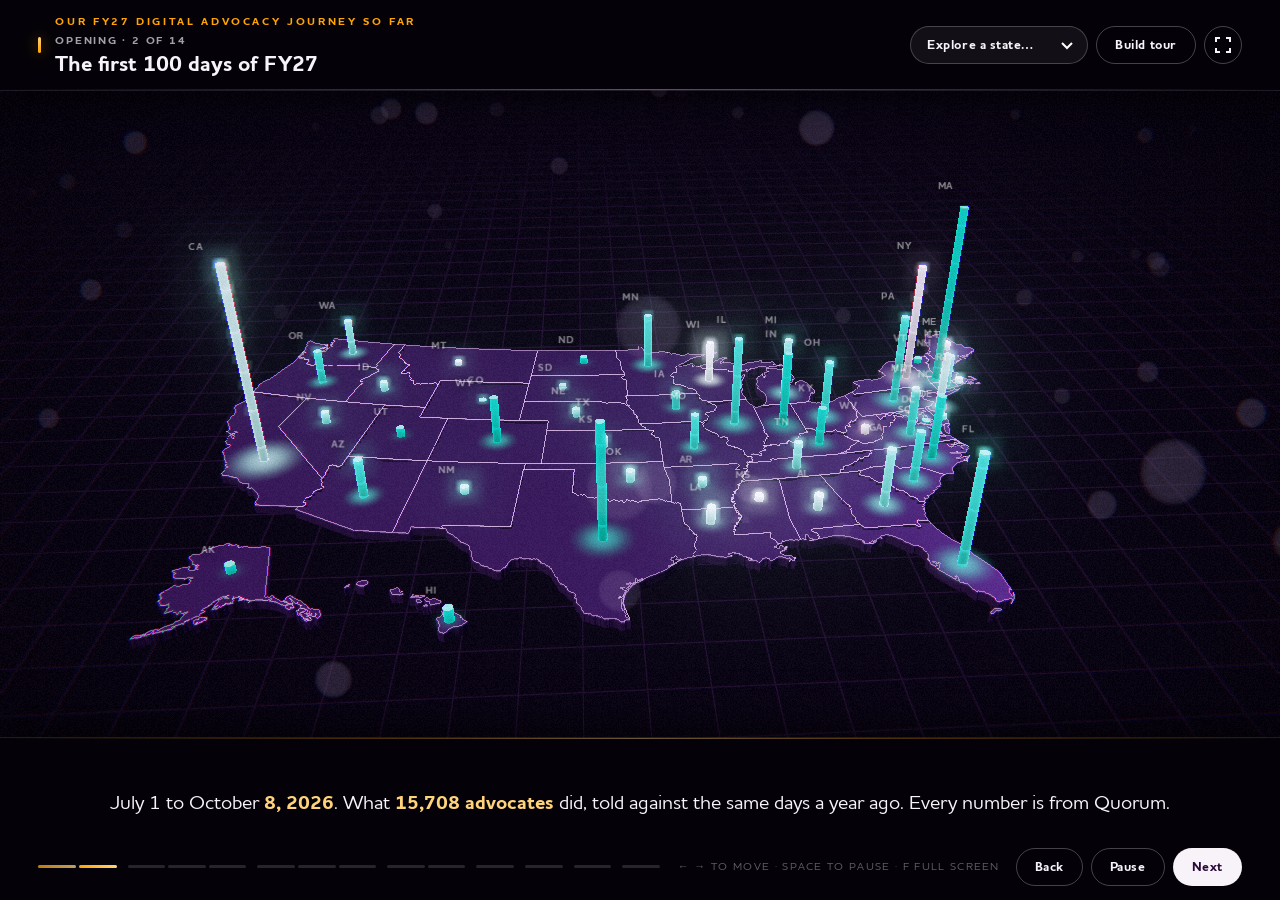
==== commit 384f550d: "Restyle the state dioramas to match the cinematic look - Plateau in the same dark glass as the map w" ====
--- a/index.html
+++ b/index.html
@@ -130,6 +130,13 @@
 #chapter.on .num{opacity:1;transform:none}
 #chapter.on .name{opacity:1;letter-spacing:.28em}
 #chapter.on .rule{width:min(520px,70vw)}
+#stTitle{place-items:start center;padding-top:clamp(18px,5vh,56px)}
+#stTitle .nm{font-size:clamp(34px,5.6vw,84px);font-weight:700;letter-spacing:.5em;text-transform:uppercase;line-height:1;color:#fff;text-shadow:0 0 40px rgba(164,134,179,.45),0 4px 24px rgba(0,0,0,.8);opacity:0;filter:blur(8px);transition:opacity 1100ms ease,letter-spacing 3200ms cubic-bezier(.2,.8,.2,1),filter 1100ms ease}
+#stTitle .rule{height:1px;width:0;margin:18px auto 14px;background:linear-gradient(90deg,transparent,var(--gold2),transparent);transition:width 1800ms cubic-bezier(.2,.8,.2,1) 300ms}
+#stTitle .sb{font-size:clamp(13px,1.4vw,19px);font-weight:700;letter-spacing:.32em;text-transform:uppercase;color:var(--gold2);opacity:0;transition:opacity 1100ms ease 500ms}
+#stTitle.on .nm{opacity:1;letter-spacing:.22em;filter:none}
+#stTitle.on .rule{width:min(460px,60vw)}
+#stTitle.on .sb{opacity:1}
 #chapter{background:radial-gradient(ellipse at center,rgba(4,2,8,.55) 0%,rgba(4,2,8,0) 65%)}
 
 #finale{background:radial-gradient(ellipse at center,rgba(6,3,10,.72) 0%,rgba(6,3,10,.25) 70%,rgba(6,3,10,0) 100%)}
@@ -202,6 +209,7 @@
 <div class="bar b" aria-hidden="true"></div>
 
 <section class="ovl" id="cold" aria-live="polite"><div class="inner"><div class="t1">Our FY27 Digital Advocacy Journey So Far</div><div class="bignum" id="coldNum">0</div><div class="biglab" id="coldLab">actions for the cause since July 1</div><div class="bigline" id="coldLine"></div></div></section>
+<section class="ovl" id="stTitle" aria-live="polite"><div class="inner"><div class="nm" id="stName"></div><div class="rule"></div><div class="sb" id="stSub"></div></div></section>
 <section class="ovl" id="chapter" aria-hidden="true"><div class="inner"><div class="num" id="chNum"></div><div class="name" id="chName"></div><div class="rule"></div></div></section>
 <section id="hero" aria-live="polite"><div class="n" id="heroNum"></div><div class="l" id="heroLab"></div></section>
 <section class="ovl" id="finale"><div class="inner"><p class="eyebrow">Our FY27 Digital Advocacy Journey So Far</p><h1>Keep up the momentum</h1><div class="row" id="finRow"></div><p class="cta" id="finCta"></p></div></section>
@@ -1164,13 +1172,15 @@
    cinematic edition): a plateau in each state's outline, its landmarks, capital pin, biome scatter,
    weather, birds and the monthly bars. The cinematic engine only places, lights and colour-manages it.
    Everything between the PORTED markers is the original code; edits there are limited to placement
-   (the diorama now sits at the world origin) and the fade hook. */
+   (the diorama now sits at the world origin), the fade hook, and hiding the canvas text sprites
+   (the engine draws that text as HTML). restyle() below then dresses the stage in the cinematic look
+   without touching the landmark builders. */
 function makeStateStage(env){
   'use strict';
   const {scene, byAb, fmt, cum, monthShort, reduceMotion} = env;
   let stageAlpha = 1;
   // ---- PORTED: helpers the diorama code relied on ----
-  function label(text, size, color){ const cv=document.createElement('canvas'); const ctx=cv.getContext('2d'); ctx.font='700 56px "Houschka Alt Pro", Arial, Helvetica, sans-serif'; const w=Math.max(256, Math.ceil(ctx.measureText(text).width)+48); cv.width=w; cv.height=96; const c2=cv.getContext('2d'); c2.font='700 56px "Houschka Alt Pro", Arial, Helvetica, sans-serif'; c2.textAlign='center'; c2.textBaseline='middle'; c2.fillStyle=color||'#ffffff'; c2.shadowColor='rgba(0,0,0,.6)'; c2.shadowBlur=8; c2.fillText(text,w/2,50); const tex=new THREE.CanvasTexture(cv); tex.minFilter=THREE.LinearFilter; tex.encoding=THREE.sRGBEncoding; const sp=new THREE.Sprite(new THREE.SpriteMaterial({map:tex,transparent:true,depthTest:false,color:new THREE.Color(0.82,0.82,0.82),fog:false})); sp.scale.set((size||1)*2.2*(w/256),(size||1)*0.82,1); sp.renderOrder=3; return sp; }
+  function label(text, size, color){ const cv=document.createElement('canvas'); const ctx=cv.getContext('2d'); ctx.font='700 56px "Houschka Alt Pro", Arial, Helvetica, sans-serif'; const w=Math.max(256, Math.ceil(ctx.measureText(text).width)+48); cv.width=w; cv.height=96; const c2=cv.getContext('2d'); c2.font='700 56px "Houschka Alt Pro", Arial, Helvetica, sans-serif'; c2.textAlign='center'; c2.textBaseline='middle'; c2.fillStyle=color||'#ffffff'; c2.shadowColor='rgba(0,0,0,.6)'; c2.shadowBlur=8; c2.fillText(text,w/2,50); const tex=new THREE.CanvasTexture(cv); tex.minFilter=THREE.LinearFilter; tex.encoding=THREE.sRGBEncoding; const sp=new THREE.Sprite(new THREE.SpriteMaterial({map:tex,transparent:true,depthTest:false,color:new THREE.Color(0.82,0.82,0.82),fog:false})); sp.scale.set((size||1)*2.2*(w/256),(size||1)*0.82,1); sp.renderOrder=3; sp.visible=false; sp.userData.lbl=true; return sp; } // the cinematic edition sets this text as HTML instead
   function setGroupOpacity(group, o){ group.traverse(obj=>{ if(obj.material){ const mats=Array.isArray(obj.material)?obj.material:[obj.material]; for(const m of mats){ if(m.userData.baseOpacity==null && o>=0.999) continue; m.transparent=true; m.opacity=o*(m.userData.baseOpacity==null?1:m.userData.baseOpacity); } } }); }
   const dotTex=(function(){ const cv=document.createElement('canvas'); cv.width=64; cv.height=64; const ctx=cv.getContext('2d'); const g=ctx.createRadialGradient(32,32,0,32,32,30); g.addColorStop(0,'rgba(255,255,255,1)'); g.addColorStop(0.7,'rgba(255,255,255,1)'); g.addColorStop(1,'rgba(255,255,255,0)'); ctx.fillStyle=g; ctx.fillRect(0,0,64,64); const t=new THREE.CanvasTexture(cv); return t; })();
   const boxGeo=new THREE.BoxGeometry(1,1,1); boxGeo.translate(0,0.5,0);
@@ -1509,9 +1519,33 @@
       if(m.color && !m.isSpriteMaterial) m.color.convertSRGBToLinear(); if(m.emissive) m.emissive.convertSRGBToLinear();
       for(const k of ['map','emissiveMap']) if(m[k] && m[k].encoding!==THREE.sRGBEncoding){ m[k].encoding=THREE.sRGBEncoding; m[k].needsUpdate=true; }
       m.needsUpdate=true; } }); }
+  // ---- cinematic restyle: dark glass plateau with glowing edges, rim-lit landmarks, quieter water, no cartoon clouds ----
+  const RIM={value:new THREE.Color(0,0,0)};
+  function rimHook(sh){ sh.uniforms.uRim=RIM; sh.fragmentShader=sh.fragmentShader.replace('void main() {','uniform vec3 uRim;\nvoid main() {').replace('#include <emissivemap_fragment>','#include <emissivemap_fragment>\n\t{ float rf=1.0-clamp(dot(normal,normalize(vViewPosition)),0.0,1.0); totalEmissiveRadiance+=uRim*pow(rf,2.6); }'); }
+  const L=h=>new THREE.Color(h).convertSRGBToLinear();
+  let styled=null; const BIOLIGHT={color:new THREE.Color(1,1,1), intensity:0};
+  function restyle(){ if(styled===stageAb) return; styled=stageAb;
+    for(const g of stageParts){
+      if(g.userData.axis==='y'){ g.traverse(o=>{
+          if(o.isMesh){ const m=new THREE.MeshStandardMaterial({color:L(0x34204a), roughness:0.62, metalness:0.22, emissive:L(0x0b0412)}); m.onBeforeCompile=rimHook; m.userData.rim=true; done.add(m); o.material=m; o.castShadow=true; o.receiveShadow=true; }
+          else if(o.isLineSegments){ const m=new THREE.LineBasicMaterial({color:L(0xb79ad0).multiplyScalar(1.5), transparent:true, opacity:0.95, blending:THREE.AdditiveBlending, depthWrite:false, fog:false}); m.userData.baseOpacity=0.95; done.add(m); o.material=m; } }); }
+      else if(g.isMesh && g.geometry.type==='CircleGeometry' && g.userData.fadeTo===0.12){ g.material.color.copy(L(0x0e2c33)); g.userData.fadeTo=0.55; }
+      else if(g.isMesh && g.geometry.type==='PlaneGeometry' && g.userData.fade){ g.scale.set(1.25,1.25,1.25); }
+    }
+    // hand the biome light to the engine: a light that comes and goes would recompile every material on each cut
+    if(stageLight){ BIOLIGHT.color.copy(stageLight.color); BIOLIGHT.intensity=stageLight.intensity; stage.remove(stageLight); stageLight=null; }
+    for(const c of clouds) c.visible=false;
+    for(const r of ripples){ r.o.material.color.copy(r.sea? L(0x3fc2b0).multiplyScalar(0.45) : L(0xffc54d).multiplyScalar(0.7)); r.o.material.blending=THREE.AdditiveBlending; }
+    if(particles){ const m=particles.material; m.blending=THREE.AdditiveBlending; m.color.multiplyScalar(0.9); m.needsUpdate=true; }
+    for(const d of dataBars) if(d.m) d.m.visible=false; // replaced by the engine's light pillars
+    stage.traverse(o=>{ const ms=o.material?(Array.isArray(o.material)?o.material:[o.material]):[]; for(const m of ms){ if(m.isMeshStandardMaterial && !m.userData.rim){ m.userData.rim=true; m.onBeforeCompile=rimHook; m.needsUpdate=true; } } });
+  }
   return {
     group: stage,
-    load(ab, fresh){ if(fresh) stageAb=null; stageLoad(ab, !fresh); linearize(stage); },
+    load(ab, fresh){ if(fresh) stageAb=null; stageLoad(ab, !fresh); linearize(stage); restyle(); },
+    rim(c){ RIM.value.copy(c); },
+    biome(){ return BIOLIGHT; },
+    capital(){ const o=OUT[stageAb]; return o&&o.cap? {name:o.cap[0], x:o.cap[1]*PS, y:TOP+1.1, z:o.cap[2]*PS} : null; },
     tick(now, alpha){ stageAlpha=alpha; if(!stage.visible) return; setGroupOpacity(stage, alpha); stageTick(now); linearize(stage); },
     data(on){ dataOn=!!on; },
     get ab(){ return stageAb; },
@@ -1965,10 +1999,19 @@
   // ---------- state dioramas (ported from the original edition), staged on their own at the origin ----------
   const dio=makeStateStage({scene, byAb, fmt, cum, monthShort, reduceMotion}); dio.group.visible=false;
   renderer.shadowMap.enabled=true; renderer.shadowMap.type=THREE.PCFSoftShadowMap;
-  const dHemi=new THREE.HemisphereLight(lin(0xffffff), lin(0x4a0d66), 0); scene.add(dHemi);
-  const dSun=new THREE.DirectionalLight(lin(0xfff6ee),0); dSun.position.set(8,18,6); dSun.castShadow=true; dSun.shadow.mapSize.set(2048,2048); Object.assign(dSun.shadow.camera,{left:-9,right:9,top:9,bottom:-9,near:1,far:60}); dSun.shadow.bias=-0.0008; dSun.shadow.radius=4; scene.add(dSun);
-  const dBack=new THREE.DirectionalLight(lin(0xa486b3),0); dBack.position.set(-10,8,-8); scene.add(dBack);
-  const DIO_A0={tx:0.4,ty:1.0,tz:0.9,theta:-0.8,phi:0.98,r:20,fov:36}, DIO_A1={tx:0.5,ty:0.8,tz:0.8,theta:-0.3,phi:0.86,r:14.5,fov:36}, DIO_A2={theta:0.35,r:14}, DIO_N={tx:0.8,ty:0.6,tz:2.0,theta:0.12,phi:0.8,r:18.5,fov:36};
+  const dHemi=new THREE.HemisphereLight(lin(0xd9ccff), lin(0x1a0826), 0); scene.add(dHemi);
+  const dSun=new THREE.DirectionalLight(lin(0xffe2c4),0); dSun.position.set(7,10,6); dSun.castShadow=true; dSun.shadow.mapSize.set(2048,2048); Object.assign(dSun.shadow.camera,{left:-9,right:9,top:9,bottom:-9,near:1,far:60}); dSun.shadow.bias=-0.0008; dSun.shadow.radius=4; scene.add(dSun);
+  const dBack=new THREE.DirectionalLight(lin(0x9b74e0),0); dBack.position.set(-9,6,-10); scene.add(dBack);
+  dio.rim(lin(0x8d6ad1).multiplyScalar(0.38));
+  const dPoint=new THREE.PointLight(0xffffff,0,16,1.5); dPoint.position.set(3,5,3); scene.add(dPoint); // tinted per biome, always present
+  // a dark reflective pedestal under the diorama and its numbers, edged in light, with a soft beam from above
+  const pedestal=new THREE.Group(); scene.add(pedestal); pedestal.visible=false;
+  { const top=new THREE.Mesh(new THREE.CylinderGeometry(6.7,6.95,0.34,128), new THREE.MeshStandardMaterial({color:lin(0x0f0818), roughness:0.55, metalness:0.3}));
+    top.position.y=-0.18; top.receiveShadow=true; pedestal.add(top);
+    const edge=new THREE.Mesh(new THREE.TorusGeometry(6.71,0.022,8,256), new THREE.MeshBasicMaterial(Object.assign({color:lin(0xb79ad0).multiplyScalar(1.2),fog:false},ADD))); edge.rotation.x=Math.PI/2; edge.position.y=-0.005; pedestal.add(edge);
+    const lip=new THREE.Mesh(new THREE.TorusGeometry(6.96,0.014,8,256), new THREE.MeshBasicMaterial(Object.assign({color:lin(0xffc54d).multiplyScalar(0.55),fog:false},ADD))); lip.rotation.x=Math.PI/2; lip.position.y=-0.35; pedestal.add(lip);
+    const bg=new THREE.CylinderGeometry(0.9,6.4,16,64,1,true); bg.translate(0,8,0); const beam=new THREE.Mesh(bg,coneMat()); beam.material.uniforms.uA.value=0; pedestal.add(beam); pedestal.userData.beam=beam; }
+  const DIO_A0={tx:0.2,ty:2.3,tz:0.5,theta:-1.05,phi:1.4,r:14.5,fov:34}, DIO_A1={tx:0.3,ty:1.75,tz:0.6,theta:-0.32,phi:1.08,r:12,fov:36}, DIO_A2={theta:0.42,phi:1.02,r:11.5}, DIO_N={tx:0.7,ty:1.1,tz:2.5,theta:0.08,phi:1.02,r:15.5,fov:36};
 
   // ---------- projected HTML labels ----------
   const LBL=[]; const layer=$('labels'); const _v=new THREE.Vector3();
@@ -1981,6 +2024,34 @@
   const mo26L=[0,1,2,3,4,5,6,7,8,9,10,11].map(()=>mkLabel('val'));
   const ringL=[mkLabel('ring'),mkLabel('ring'),mkLabel('ring')];
   const cloudL=mkLabel('cloud');
+  // ---------- diorama numbers: the same light pillars, glass and rings as the map ----------
+  const DIO_P=[0,1,2,3].map(i=>[(i-1.5)*1.3,4.6]).concat([[4.45,1.55]]);
+  const dioCol=instanced(cylGeo(), pillarMat(PILLAR_F), 5); scene.add(dioCol);
+  const dsGeo=new THREE.CylinderGeometry(1,1,1,28,1,true); dsGeo.translate(0,0.5,0);
+  const dioSleeve=instanced(dsGeo, pillarMat(GHOST_F,{mat:Object.assign({side:THREE.DoubleSide},ADD)}), 5); scene.add(dioSleeve);
+  const dioRing=instanced(ringGeo.clone(), pillarMat(EMIT_F,{mat:ADD}), 5); scene.add(dioRing);
+  const dioPool=instanced(poolGeo.clone(), poolMesh.material, 5); scene.add(dioPool);
+  const DD={h:[0,0,0,0,0], th:[0,0,0,0,0], g:[0,0,0,0,0], tg:[0,0,0,0,0], on:false};
+  const dioVal=[0,1,2,3,4].map(()=>mkLabel('val')), dioMo=[0,1,2,3,4].map(()=>{ const L=mkLabel('mo'); L.ay=0; return L; }), dioRow=mkLabel('mo'), dioCap=mkLabel('tag');
+  dioRow.ay=0; const DIO_LBL=dioVal.concat(dioMo,[dioRow]);
+  function setA(m,j,c,g,h){ m.geometry.attributes.aColor.setXYZ(j,c.r,c.g,c.b); m.geometry.attributes.aGlow.setX(j,g); m.geometry.attributes.aH.setX(j,h); }
+  function dioSet(s){ const a=s.a, a26=s.a26, n27=sum(s.n), n26=sum(s.n26); const kA=2.9/Math.max(1,...a,...a26), kN=2.9/Math.max(1,n27,n26);
+    DD.th=a.map(v=>Math.max(0.05,v*kA)).concat([Math.max(0.05,n27*kN)]); DD.tg=a26.map(v=>v*kA).concat([n26*kN]);
+    const ml=['Jul','Aug','Sep','Oct 1 to '+asOf.getDate(),'New advocates'];
+    for(let j=0;j<5;j++){ setText(dioVal[j], fmt(j<4?a[j]:n27)); dioVal[j].el.className='lbl val'+(j===PK?' gold':''); dioMo[j].el.textContent=ml[j]; }
+    dioRow.el.textContent='FY27 actions by month · glass and ring: same month of FY26'; dioRow.p.set(0,-0.05,6.3);
+    const cp=dio.capital(); if(cp) setText(dioCap,['Capital · ',{b:cp.name}]); }
+  function dioDataTick(kf, dv){ const vis=dv>0.01; dioCol.visible=dioSleeve.visible=dioRing.visible=dioPool.visible=vis;
+    if(!vis) return;
+    for(let j=0;j<5;j++){ DD.h[j]+=((DD.on?DD.th[j]:0)-DD.h[j])*kf*0.55; DD.g[j]+=((DD.on?DD.tg[j]:0)-DD.g[j])*kf*0.55;
+      const [x,z]=DIO_P[j], c=j===4?TEAL:(j===PK?GOLD2:WHITE), r=j===4?0.3:0.27, h=Math.max(0.001,DD.h[j]), g=Math.max(0.001,DD.g[j]), on=DD.g[j]>0.04?1:0;
+      _o.rotation.set(0,0,0); _o.position.set(x,0,z); _o.scale.set(r,h,r); _o.updateMatrix(); dioCol.setMatrixAt(j,_o.matrix); setA(dioCol,j,c,dv*(j===PK?0.6:(j===4?0.58:0.34))*Math.min(1,DD.h[j]*8),h);
+      _o.scale.set(r*1.6,g,r*1.6); _o.updateMatrix(); dioSleeve.setMatrixAt(j,_o.matrix); setA(dioSleeve,j,SILVER,dv*1.5*on,g);
+      _o.position.y=g; _o.scale.setScalar(r*1.75); _o.updateMatrix(); dioRing.setMatrixAt(j,_o.matrix); setA(dioRing,j,SILVER,dv*0.8*on,1);
+      _o.position.y=0.012; _o.scale.set(2.4,1,2.4); _o.updateMatrix(); dioPool.setMatrixAt(j,_o.matrix); setA(dioPool,j,c,dv*Math.min(1,DD.h[j]*0.6)*0.45,1);
+      dioVal[j].p.set(x,h+0.32,z); dioMo[j].p.set(x,-0.05,z+0.72); }
+    for(const m of [dioCol,dioSleeve,dioRing,dioPool]){ m.instanceMatrix.needsUpdate=true; for(const a of ['aColor','aGlow','aH']) m.geometry.attributes[a].needsUpdate=true; }
+    const cp=dio.capital(); if(cp) dioCap.p.set(cp.x,cp.y+0.45,cp.z); }
   let labW=1,labH=1;
   function labelsTick(dt){ const k=1-Math.exp(-dt*7);
     for(const L of LBL){ L.o+=(L.to-L.o)*k; if(L.o<0.01 && L.to===0){ if(L.shown){ L.el.style.display='none'; L.shown=false; } continue; }
@@ -2091,8 +2162,9 @@
       const a=Math.PI/2-paceA*V.ringFrac*Math.PI*2; ringFlare.position.set(Math.cos(a)*R1,0,-Math.sin(a)*R1); ringFlare.material.opacity=V.rings*Math.min(1,V.ringFrac*4)*0.1;
       ringsG.rotation.y=reduceMotion?0:Math.sin(now*0.00008)*0.08; }
     // the map rig and the diorama rig hand over so each stage is lit for itself
-    const dv=V.dio; hemi.intensity=0.75*(1-dv); key.intensity=1.25*(1-dv); rim.intensity=0.9*(1-dv); dHemi.intensity=0.42*dv; dSun.intensity=0.62*dv; dBack.intensity=0.22*dv;
-    dio.group.visible=dv>0.01; if(dio.group.visible) dio.tick(now, Math.min(1,dv*1.25));
+    const dv=V.dio; hemi.intensity=0.75*(1-dv); key.intensity=1.25*(1-dv); rim.intensity=0.9*(1-dv); dHemi.intensity=0.26*dv; dSun.intensity=0.95*dv; dBack.intensity=0.85*dv; { const b=dio.biome(); dPoint.color.copy(b.color); dPoint.intensity=b.intensity*dv; }
+    dio.group.visible=pedestal.visible=dv>0.01; if(dio.group.visible) dio.tick(now, Math.min(1,dv*1.25));
+    pedestal.userData.beam.material.uniforms.uA.value=0.55*dv*(0.9+0.1*Math.sin(now*0.0013)); dioDataTick(kf,dv);
     // atmosphere
     sky.material.uniforms.uLift.value=V.skyLift; stars.material.uniforms.uA.value=0.5+0.5*V.skyLift;
     finalPass.uniforms.uFlash.value=V.flash; finalPass.uniforms.uFade.value=V.fade;
@@ -2148,7 +2220,9 @@
   function heroHide(){ hero.classList.remove('on'); cancelAnimationFrame(heroRaf); }
   const cold=$('cold'), coldNum=$('coldNum'), coldLine=$('coldLine'), finale=$('finale'), chapter=$('chapter');
   function cinema(on){ document.body.classList.toggle('cinema',!!on); }
-  function overlaysOff(){ cold.classList.remove('on'); coldLine.classList.remove('on'); finale.classList.remove('on'); chapter.classList.remove('on'); cinema(false); heroHide(); }
+  const stTitle=$('stTitle');
+  function stateTitle(name, sub){ $('stName').textContent=name; $('stSub').textContent=sub; stTitle.classList.remove('on'); void stTitle.offsetWidth; stTitle.classList.add('on'); later(()=>stTitle.classList.remove('on'),4200); }
+  function overlaysOff(){ stTitle.classList.remove('on'); cold.classList.remove('on'); coldLine.classList.remove('on'); finale.classList.remove('on'); chapter.classList.remove('on'); cinema(false); heroHide(); }
   function tag(i, s, parts, cls, dy){ const L=tags[i]; setText(L,parts); L.el.className='lbl tag'+(cls?' '+cls:''); L.st=s; L.dy=dy||0; L.to=1; return L; }
   function tagsTick(){ for(const L of tags){ const s=L.st; if(!s) continue; L.p.set(s.lx, TOP+s.M.lift+Math.max(s.C.h*V.cols,s.C.g*V.ghost)+0.75+L.dy, s.lz); } }
 
@@ -2276,13 +2350,14 @@
         if(cameFrom && cameFrom!==s.ab && cam.r<30){ flyTo(HOME,2600,4); delay=2600; caption(['Back out to the map, then across to ', {b:s.name}, '.']); }
         else { if(cam.r<18) setCam(HOME); flyTo(HOME,1000); delay=1000; caption(['Next, ', {b:s.name}, '. Find it on the map.']); }
         later(()=>{ if(runId!==my) return; world({cols:0, ghost:0, hl:[s.ab], stageAb:s.ab, abLab:0}); flyTo({tx:s.lx,ty:1.4,tz:s.lz,theta:-0.3,phi:0.9,r:10},2600); caption(['Diving into ', {b:s.name}, '.']); }, delay);
-        later(()=>{ if(runId!==my) return; cut('dio', ()=>{ dio.load(s.ab,true); world({map:0, edges:0, cols:0, ghost:0, dio:1, abLab:0}); setCam(DIO_A0); flyTo(DIO_A1,4800); later(()=>{ if(runId===my) flyTo(Object.assign({},DIO_A1,DIO_A2),5200); },5000); drift=0;
+        later(()=>{ if(runId!==my) return; cut('dio', ()=>{ dio.load(s.ab,true); dioSet(s); DD.on=false; DD.h.fill(0); DD.g.fill(0); world({map:0, edges:0, cols:0, ghost:0, dio:1, abLab:0, embers:0.3}); setCam(DIO_A0); flyTo(DIO_A1,5600); later(()=>{ if(runId===my) flyTo(Object.assign({},DIO_A1,DIO_A2),6200); },5600); drift=0;
+            stateTitle(s.name, [m.nick?'The '+m.nick:'', m.cap?'Capital '+m.cap:''].filter(Boolean).join(' · ')); later(()=>{ if(runId===my && dio.capital()) dioCap.to=1; },2900);
             caption([{b:s.name}, (m.nick?', the ' + m.nick:'') + (m.cap?'. Capital: ':''), m.cap?{b:m.cap}:'', '. ' + (m.known||'')]); }); }, delay+2500);
         this.ms=delay+13000; } };
-    const numbers={k, t:s.name+' by the numbers', st:s.ab, stage:'dio', cut:Object.assign({},DIO_A1,DIO_A2), ms:15000, run(){ statHide(); if(dio.ab!==s.ab) dio.load(s.ab,false); world({map:0, edges:0, cols:0, ghost:0, dio:1, abLab:0}); dio.data(true);
-        flyTo(DIO_N,11000); drift=0;
+    const numbers={k, t:s.name+' by the numbers', st:s.ab, stage:'dio', cut:Object.assign({},DIO_A1,DIO_A2), ms:15000, run(){ const my=runId; statHide(); if(dio.ab!==s.ab) dio.load(s.ab,false); dioSet(s); world({map:0, edges:0, cols:0, ghost:0, dio:1, abLab:0, embers:0.3}); DD.on=true;
+        flyTo(DIO_N,9000); drift=0; if(dio.capital()) dioCap.to=1; later(()=>{ if(runId!==my) return; for(const L of DIO_LBL) L.to=1; },1400);
         caption([{b:s.name}, ': ' + fmt(a) + ' actions since July 1 against ' + fmt(a26) + ' in the same window last year' + (a26? ' (×'+(a/a26).toFixed(1)+')':'') + '. ' + monthFull[best] + ' was the big month. ' + fmt(n) + ' new advocates joined (' + fmt(n26) + ' last year) and ' + pct(s.c? s.tk/s.c:0) + ' of the list took action.']);
-        later(()=>statShow(s.name + (m.cap?' · capital ' + m.cap:'') + ' · FY27 to date', a, ['Rank ', {b: rank + ' of ' + states.length}, ' on actions · ' + fmt(s.tk) + ' of ' + fmt(s.c) + ' advocates acted · emails ' + fmt(sum(s.e)) + ' · texts ' + fmt(sum(s.t))], [['#ffffff','FY27 actions by month'],['#ffa400','September'],['rgba(188,190,192,.85)','FY26, same month (grey, behind)'],['#359a8e','New advocates since July 1 (own scale)']], 'October is October 1 to '+asOf.getDate()+' in both years.'), 700); } };
+        later(()=>statShow(s.name + (m.cap?' · capital ' + m.cap:'') + ' · FY27 to date', a, ['Rank ', {b: rank + ' of ' + states.length}, ' on actions · ' + fmt(s.tk) + ' of ' + fmt(s.c) + ' advocates acted · emails ' + fmt(sum(s.e)) + ' · texts ' + fmt(sum(s.t))], [['#ffffff','FY27 actions by month'],['#ffc54d',PKM],['rgba(201,195,211,.9)','Glass and ring: same month of FY26'],['#3fc2b0','New advocates since July 1 (own scale)']], 'October is October 1 to '+asOf.getDate()+' in both years.'), 700); } };
     return [arrive, numbers]; }
 
   // ---------- navigation ----------
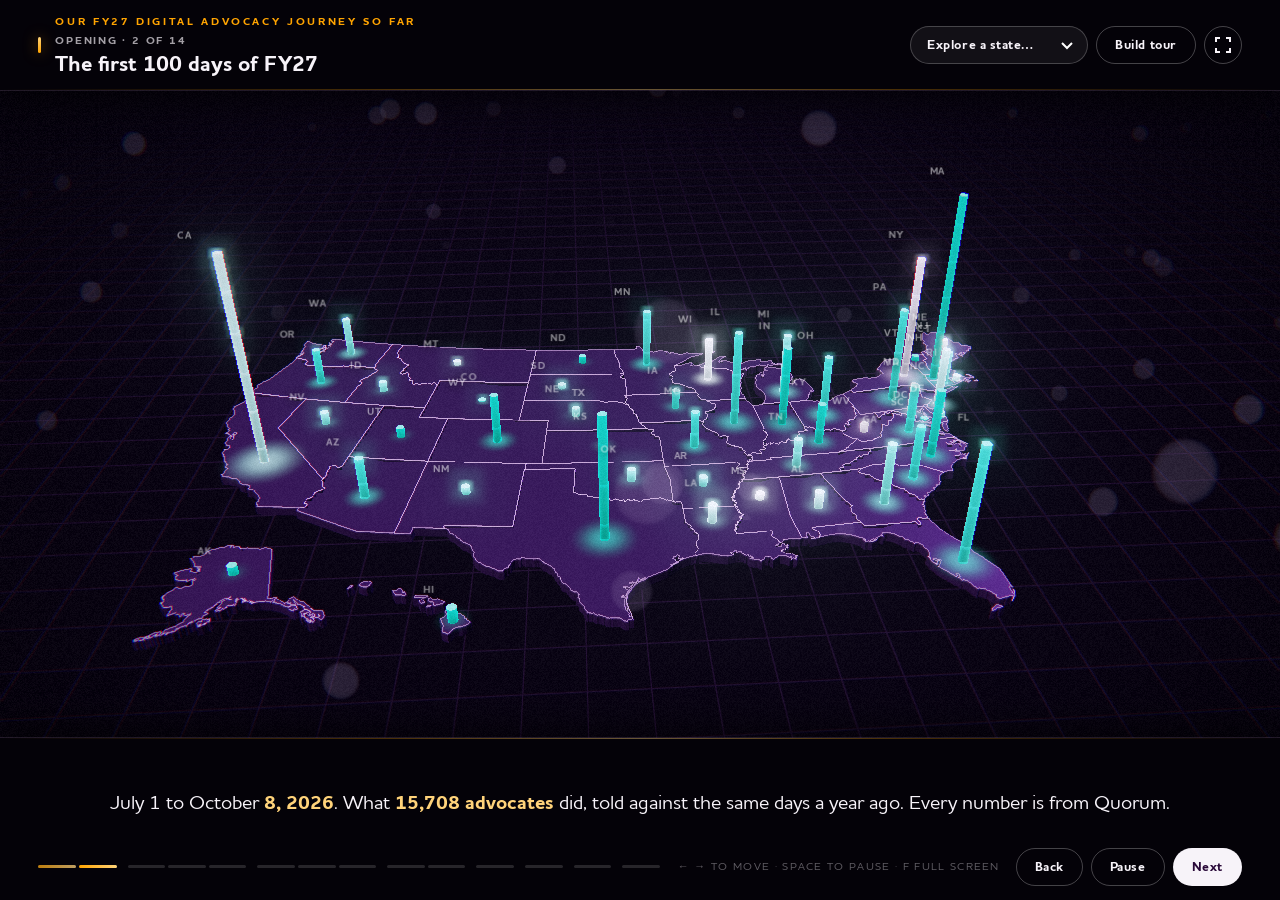
==== commit fce3b2d0: "Grade state landmarks and give each biome a cinematic theme - Every landmark and scenery material is" ====
--- a/index.html
+++ b/index.html
@@ -1516,27 +1516,56 @@
   // so convert every material colour and colour texture once.
   const done=new WeakSet();
   function linearize(root){ root.traverse(o=>{ if(o.isLight && !done.has(o)){ done.add(o); o.color.convertSRGBToLinear(); o.intensity*=0.45; } const mats=o.material? (Array.isArray(o.material)?o.material:[o.material]) : []; for(const m of mats){ if(done.has(m)) continue; done.add(m);
-      if(m.color && !m.isSpriteMaterial) m.color.convertSRGBToLinear(); if(m.emissive) m.emissive.convertSRGBToLinear();
+      if(m.color && !m.isSpriteMaterial){ m.userData.hex=m.color.getHex(); m.color.convertSRGBToLinear(); } if(m.emissive){ m.userData.ehex=m.emissive.getHex(); m.emissive.convertSRGBToLinear(); }
       for(const k of ['map','emissiveMap']) if(m[k] && m[k].encoding!==THREE.sRGBEncoding){ m[k].encoding=THREE.sRGBEncoding; m[k].needsUpdate=true; }
       m.needsUpdate=true; } }); }
   // ---- cinematic restyle: dark glass plateau with glowing edges, rim-lit landmarks, quieter water, no cartoon clouds ----
   const RIM={value:new THREE.Color(0,0,0)};
   function rimHook(sh){ sh.uniforms.uRim=RIM; sh.fragmentShader=sh.fragmentShader.replace('void main() {','uniform vec3 uRim;\nvoid main() {').replace('#include <emissivemap_fragment>','#include <emissivemap_fragment>\n\t{ float rf=1.0-clamp(dot(normal,normalize(vViewPosition)),0.0,1.0); totalEmissiveRadiance+=uRim*pow(rf,2.6); }'); }
   const L=h=>new THREE.Color(h).convertSRGBToLinear();
+  // ---- cinematic palette: the original's flat colours mapped to porcelain, brushed metal, antique brass, jewel-tone foliage ----
+  const PAL={
+    0xf1f2f2:{c:0xd6d0e2,r:0.42,m:0.12}, 0xcfc8d6:{c:0xb2a9c4,r:0.5,m:0.1}, 0xbcbec0:{c:0x9c96b0,r:0.3,m:0.65}, 0x808285:{c:0x5b556d,r:0.5,m:0.35},
+    0x5a5a66:{c:0x3d384b,r:0.38,m:0.65}, 0x3a2447:{c:0x21132b,r:0.5,m:0.2}, 0xcde6e3:{c:0x93c0bb,r:0.45,m:0.1}, 0xffa400:{c:0xb07422,r:0.36,m:0.5,e:0x3e2300},
+    0x359a8e:{c:0x226f69,r:0.55,m:0.05,e:0x021310}, 0x256d65:{c:0x16443d,r:0.68,m:0.0}, 0x6fb7a8:{c:0x47867c,r:0.42,m:0.35}, 0x77498c:{c:0x50246b,r:0.5,m:0.1,e:0x0a0212},
+    0xcf9a5b:{c:0x775339,r:0.72,m:0.0}, 0x9a8aa5:{c:0x625776,r:0.78,m:0.0}, 0x5a3a22:{c:0x40291b,r:0.82,m:0.0}, 0xd98a2b:{c:0x965a1d,r:0.4,m:0.1},
+  };
+  function grade(hex){ const c=new THREE.Color(hex), hsl={}; c.getHSL(hsl); let h=hsl.h, s=hsl.s*0.78, l=hsl.l;
+    l = l>0.8 ? 0.62+(l-0.8)*0.9 : l*0.8; const dh=((0.75-h+1.5)%1)-0.5; h=(h+dh*0.08+1)%1; c.setHSL(h,s,l); return c.getHex(); }
+  // ---- six themes, one per biome: light, sky, haze, glass tint, edge glow, mist and particles ----
+  const THEMES={
+    forest:  {slab:0x1d2a30, edge:0x63d8c6, pool:0x2a8a80, sea:0x0a282b, key:0xd4e3ff, back:0x3fc2b0, hs:0x8ea6c8, hg:0x06100e, hor:0x0c2a29, part:0xd8ff8c, beam:0xbfe8ff, keyI:0.9, backI:0.85, hemiI:1.0, win:0.55},
+    farm:    {slab:0x2c1d30, edge:0xffc27a, pool:0x8a5a2a, sea:0x12252a, key:0xffd4a4, back:0xa27ae2, hs:0xdcc2ee, hg:0x130a06, hor:0x2a1520, part:0xffd27a, beam:0xffd6a0, keyI:1.0, backI:0.8, hemiI:1.0, win:0.6},
+    desert:  {slab:0x321f1c, edge:0xff9c6c, pool:0x9a4a2a, sea:0x19202a, key:0xffb086, back:0xd26aa6, hs:0xffcdb0, hg:0x1b0c06, hor:0x341521, part:0xffc896, beam:0xffc29a, keyI:1.05, backI:0.85, hemiI:0.95, win:0.55},
+    mountain:{slab:0x1d2135, edge:0x9cc6ff, pool:0x3a5a9a, sea:0x0b1a2a, key:0xe6eeff, back:0x8fb8ff, hs:0xc6d8ff, hg:0x080a14, hor:0x101a33, part:0xffffff, beam:0xd8e6ff, keyI:0.95, backI:0.9, hemiI:1.05, win:0.55},
+    city:    {slab:0x221835, edge:0xc2a6e0, pool:0x5a3a9a, sea:0x0c1926, key:0xbaa9ff, back:0xffb357, hs:0x6a5a9a, hg:0x050309, hor:0x1c1030, part:0xffc54d, beam:0xc9b8ff, keyI:0.8, backI:0.95, hemiI:0.9, win:1.0},
+    coast:   {slab:0x1c2435, edge:0x70e0d8, pool:0x2a8a9a, sea:0x0a2e37, key:0xffe2cc, back:0x5fd6d0, hs:0xb6d2ff, hg:0x06121a, hor:0x0e2234, part:0xbff6ff, beam:0xd6f4ff, keyI:0.95, backI:0.85, hemiI:1.0, win:0.6},
+  };
+  const THEME={}; function setTheme(bio){ const T=THEMES[bio]||THEMES.farm; THEME.bio=bio; for(const k of ['key','back','hs','hg','hor','edge','beam','part']) THEME[k]=L(T[k]); THEME.fog=L(T.hor).multiplyScalar(0.7); THEME.keyI=T.keyI; THEME.backI=T.backI; THEME.hemiI=T.hemiI; return T; }
+  setTheme('farm');
   let styled=null; const BIOLIGHT={color:new THREE.Color(1,1,1), intensity:0};
-  function restyle(){ if(styled===stageAb) return; styled=stageAb;
+  function restyle(){ if(styled===stageAb) return; styled=stageAb; const T=setTheme(biomeOf(stageAb));
+    // grade every landmark and scatter material into the cinematic palette (plateau is replaced below)
+    stage.traverse(o=>{ const ms=o.material?(Array.isArray(o.material)?o.material:[o.material]):[]; for(const m of ms){
+      if(!m.isMeshStandardMaterial || m.userData.graded || m.userData.hex==null) continue; m.userData.graded=true;
+      const P=PAL[m.userData.hex]; m.color.copy(L(P?P.c:grade(m.userData.hex)));
+      if(P){ m.roughness=P.r; m.metalness=P.m; } else { m.roughness=Math.min(0.85,m.roughness*0.85); m.metalness=Math.max(m.metalness,0.08); }
+      if(m.emissiveMap){ m.emissiveIntensity=T.win; }
+      else if(P && P.e){ m.emissive.copy(L(P.e)); }
+      else if(m.userData.ehex){ m.emissive.copy(L(grade(m.userData.ehex))).multiplyScalar(0.7); } } });
     for(const g of stageParts){
       if(g.userData.axis==='y'){ g.traverse(o=>{
-          if(o.isMesh){ const m=new THREE.MeshStandardMaterial({color:L(0x34204a), roughness:0.62, metalness:0.22, emissive:L(0x0b0412)}); m.onBeforeCompile=rimHook; m.userData.rim=true; done.add(m); o.material=m; o.castShadow=true; o.receiveShadow=true; }
-          else if(o.isLineSegments){ const m=new THREE.LineBasicMaterial({color:L(0xb79ad0).multiplyScalar(1.5), transparent:true, opacity:0.95, blending:THREE.AdditiveBlending, depthWrite:false, fog:false}); m.userData.baseOpacity=0.95; done.add(m); o.material=m; } }); }
-      else if(g.isMesh && g.geometry.type==='CircleGeometry' && g.userData.fadeTo===0.12){ g.material.color.copy(L(0x0e2c33)); g.userData.fadeTo=0.55; }
-      else if(g.isMesh && g.geometry.type==='PlaneGeometry' && g.userData.fade){ g.scale.set(1.25,1.25,1.25); }
+          if(o.isMesh){ const m=new THREE.MeshStandardMaterial({color:L(T.slab), roughness:0.62, metalness:0.22, emissive:L(T.slab).multiplyScalar(0.18)}); m.onBeforeCompile=rimHook; m.userData.rim=true; done.add(m); o.material=m; o.castShadow=true; o.receiveShadow=true; }
+          else if(o.isLineSegments){ const m=new THREE.LineBasicMaterial({color:L(T.edge).multiplyScalar(1.3), transparent:true, opacity:0.95, blending:THREE.AdditiveBlending, depthWrite:false, fog:false}); m.userData.baseOpacity=0.95; done.add(m); o.material=m; } }); }
+      else if(g.isMesh && g.geometry.type==='CircleGeometry' && g.userData.fadeTo===0.12){ g.material.color.copy(L(T.sea)); g.userData.fadeTo=0.6; }
+      else if(g.isMesh && g.geometry.type==='PlaneGeometry' && g.userData.fade){ g.scale.set(1.3,1.3,1.3); g.material.color.copy(L(T.pool)).multiplyScalar(1.45); }
     }
     // hand the biome light to the engine: a light that comes and goes would recompile every material on each cut
     if(stageLight){ BIOLIGHT.color.copy(stageLight.color); BIOLIGHT.intensity=stageLight.intensity; stage.remove(stageLight); stageLight=null; }
     for(const c of clouds) c.visible=false;
-    for(const r of ripples){ r.o.material.color.copy(r.sea? L(0x3fc2b0).multiplyScalar(0.45) : L(0xffc54d).multiplyScalar(0.7)); r.o.material.blending=THREE.AdditiveBlending; }
-    if(particles){ const m=particles.material; m.blending=THREE.AdditiveBlending; m.color.multiplyScalar(0.9); m.needsUpdate=true; }
+    for(const r of ripples){ r.o.material.color.copy(r.sea? L(T.edge).multiplyScalar(0.4) : L(0xffc54d).multiplyScalar(0.6)); r.o.material.blending=THREE.AdditiveBlending; }
+    if(particles){ const m=particles.material; m.blending=THREE.AdditiveBlending; m.color.copy(L(T.part)).multiplyScalar(0.85); m.needsUpdate=true; }
+    for(const b of birds){ b.material.color.setRGB(0.55,0.52,0.62); }
     for(const d of dataBars) if(d.m) d.m.visible=false; // replaced by the engine's light pillars
     stage.traverse(o=>{ const ms=o.material?(Array.isArray(o.material)?o.material:[o.material]):[]; for(const m of ms){ if(m.isMeshStandardMaterial && !m.userData.rim){ m.userData.rim=true; m.onBeforeCompile=rimHook; m.needsUpdate=true; } } });
   }
@@ -1545,6 +1574,7 @@
     load(ab, fresh){ if(fresh) stageAb=null; stageLoad(ab, !fresh); linearize(stage); restyle(); },
     rim(c){ RIM.value.copy(c); },
     biome(){ return BIOLIGHT; },
+    theme(){ return THEME; },
     capital(){ const o=OUT[stageAb]; return o&&o.cap? {name:o.cap[0], x:o.cap[1]*PS, y:TOP+1.1, z:o.cap[2]*PS} : null; },
     tick(now, alpha){ stageAlpha=alpha; if(!stage.visible) return; setGroupOpacity(stage, alpha); stageTick(now); linearize(stage); },
     data(on){ dataOn=!!on; },
@@ -1714,14 +1744,14 @@
 
   // ---------- sky, stars, mirror floor, light ----------
   const sky=new THREE.Mesh(new THREE.SphereGeometry(600,48,24), new THREE.ShaderMaterial({side:THREE.BackSide, depthWrite:false, fog:false,
-    uniforms:{uTime:U.uTime, uLift:{value:1}},
+    uniforms:{uTime:U.uTime, uLift:{value:1}, uHor:{value:new THREE.Vector3(0.045,0.016,0.07)}},
     vertexShader:'varying vec3 vD; void main(){ vD=normalize(position); gl_Position=projectionMatrix*modelViewMatrix*vec4(position,1.0); }',
-    fragmentShader:`uniform float uTime,uLift; varying vec3 vD;
+    fragmentShader:`uniform float uTime,uLift; uniform vec3 uHor; varying vec3 vD;
       float h(vec3 p){ return fract(sin(dot(p,vec3(17.1,113.7,71.3)))*43758.5453); }
       float n3(vec3 p){ vec3 i=floor(p), f=fract(p); f=f*f*(3.0-2.0*f);
         return mix(mix(mix(h(i),h(i+vec3(1,0,0)),f.x),mix(h(i+vec3(0,1,0)),h(i+vec3(1,1,0)),f.x),f.y),mix(mix(h(i+vec3(0,0,1)),h(i+vec3(1,0,1)),f.x),mix(h(i+vec3(0,1,1)),h(i+vec3(1,1,1)),f.x),f.y),f.z); }
       void main(){ float y=vD.y;
-        vec3 zen=vec3(0.004,0.002,0.008), hor=vec3(0.045,0.016,0.07), low=vec3(0.012,0.006,0.02);
+        vec3 zen=vec3(0.004,0.002,0.008), hor=uHor, low=vec3(0.012,0.006,0.02);
         vec3 c=mix(hor,zen,smoothstep(0.02,0.6,y)); c=mix(c,low,smoothstep(0.0,-0.25,y));
         float neb=n3(vD*3.0+vec3(0.0,uTime*0.004,0.0))*0.6+n3(vD*7.0)*0.4;
         c+=vec3(0.05,0.012,0.07)*pow(neb,3.0)*smoothstep(-0.05,0.5,y)*uLift;
@@ -1988,9 +2018,9 @@
     fragmentShader:'uniform float uA; varying vec2 vUv; void main(){ float v=pow(1.0-vUv.y,2.2); float e=1.0-pow(abs(vUv.x-0.5)*2.0,6.0); float base=exp(-vUv.y*60.0)*2.0; gl_FragColor=vec4(vec3(1.0,0.62,0.2)*(v*0.26+base*0.55)*e*uA,1.0); }'},ADD)));
   curtain.rotation.y=Math.PI/2; curtain.scale.set(24,9,1); curtain.position.set(-30,4.5+TOP,0); scene.add(curtain);
   const coneGeo=new THREE.CylinderGeometry(0.3,2.1,17,40,1,true); coneGeo.translate(0,8.5,0);
-  const coneMat=()=>new THREE.ShaderMaterial(Object.assign({uniforms:{uA:{value:0}}, side:THREE.DoubleSide,
+  const coneMat=()=>new THREE.ShaderMaterial(Object.assign({uniforms:{uA:{value:0}, uCol:{value:new THREE.Color(1,0.8,0.5)}}, side:THREE.DoubleSide,
     vertexShader:'varying vec3 vN; varying vec3 vV; varying float vY; void main(){ vec4 w=modelMatrix*vec4(position,1.0); vN=normalize(mat3(modelMatrix)*normal); vV=normalize(cameraPosition-w.xyz); vY=position.y/17.0; gl_Position=projectionMatrix*viewMatrix*w; }',
-    fragmentShader:'uniform float uA; varying vec3 vN; varying vec3 vV; varying float vY; void main(){ float f=pow(abs(dot(normalize(vN),normalize(vV))),1.8); float v=mix(1.0,0.15,vY); gl_FragColor=vec4(vec3(1.0,0.8,0.5)*f*v*0.13*uA,1.0); }'},ADD));
+    fragmentShader:'uniform float uA; uniform vec3 uCol; varying vec3 vN; varying vec3 vV; varying float vY; void main(){ float f=pow(abs(dot(normalize(vN),normalize(vV))),1.8); float v=mix(1.0,0.15,vY); gl_FragColor=vec4(uCol*f*v*0.13*uA,1.0); }'},ADD));
   const cones=[0,1,2].map(()=>{ const m=new THREE.Mesh(coneGeo,coneMat()); m.visible=false; scene.add(m); return m; });
   const beamGeo=new THREE.CylinderGeometry(0.035,0.035,40,6,1,true); beamGeo.translate(0,20,0);
   const beams=[0,1,2,3].map(()=>{ const m=new THREE.Mesh(beamGeo,new THREE.MeshBasicMaterial(Object.assign({color:lin(0xffb020).multiplyScalar(0.75),opacity:0,fog:false},ADD))); m.visible=false; scene.add(m); return m; });
@@ -2008,7 +2038,7 @@
   const pedestal=new THREE.Group(); scene.add(pedestal); pedestal.visible=false;
   { const top=new THREE.Mesh(new THREE.CylinderGeometry(6.7,6.95,0.34,128), new THREE.MeshStandardMaterial({color:lin(0x0f0818), roughness:0.55, metalness:0.3}));
     top.position.y=-0.18; top.receiveShadow=true; pedestal.add(top);
-    const edge=new THREE.Mesh(new THREE.TorusGeometry(6.71,0.022,8,256), new THREE.MeshBasicMaterial(Object.assign({color:lin(0xb79ad0).multiplyScalar(1.2),fog:false},ADD))); edge.rotation.x=Math.PI/2; edge.position.y=-0.005; pedestal.add(edge);
+    const edge=new THREE.Mesh(new THREE.TorusGeometry(6.71,0.022,8,256), new THREE.MeshBasicMaterial(Object.assign({color:lin(0xb79ad0).multiplyScalar(1.2),fog:false},ADD))); edge.rotation.x=Math.PI/2; edge.position.y=-0.005; pedestal.add(edge); pedestal.userData.edge=edge;
     const lip=new THREE.Mesh(new THREE.TorusGeometry(6.96,0.014,8,256), new THREE.MeshBasicMaterial(Object.assign({color:lin(0xffc54d).multiplyScalar(0.55),fog:false},ADD))); lip.rotation.x=Math.PI/2; lip.position.y=-0.35; pedestal.add(lip);
     const bg=new THREE.CylinderGeometry(0.9,6.4,16,64,1,true); bg.translate(0,8,0); const beam=new THREE.Mesh(bg,coneMat()); beam.material.uniforms.uA.value=0; pedestal.add(beam); pedestal.userData.beam=beam; }
   const DIO_A0={tx:0.2,ty:2.3,tz:0.5,theta:-1.05,phi:1.4,r:14.5,fov:34}, DIO_A1={tx:0.3,ty:1.75,tz:0.6,theta:-0.32,phi:1.08,r:12,fov:36}, DIO_A2={theta:0.42,phi:1.02,r:11.5}, DIO_N={tx:0.7,ty:1.1,tz:2.5,theta:0.08,phi:1.02,r:15.5,fov:36};
@@ -2162,7 +2192,11 @@
       const a=Math.PI/2-paceA*V.ringFrac*Math.PI*2; ringFlare.position.set(Math.cos(a)*R1,0,-Math.sin(a)*R1); ringFlare.material.opacity=V.rings*Math.min(1,V.ringFrac*4)*0.1;
       ringsG.rotation.y=reduceMotion?0:Math.sin(now*0.00008)*0.08; }
     // the map rig and the diorama rig hand over so each stage is lit for itself
-    const dv=V.dio; hemi.intensity=0.75*(1-dv); key.intensity=1.25*(1-dv); rim.intensity=0.9*(1-dv); dHemi.intensity=0.26*dv; dSun.intensity=0.95*dv; dBack.intensity=0.85*dv; { const b=dio.biome(); dPoint.color.copy(b.color); dPoint.intensity=b.intensity*dv; }
+    const dv=V.dio, TH=dio.theme(); hemi.intensity=0.75*(1-dv); key.intensity=1.25*(1-dv); rim.intensity=0.9*(1-dv); dHemi.intensity=0.26*dv*TH.hemiI; dSun.intensity=0.95*dv*TH.keyI; dBack.intensity=0.85*dv*TH.backI;
+    // each state's theme grades the light, sky horizon and haze while its diorama is on screen
+    dSun.color.copy(TH.key); dBack.color.copy(TH.back); dHemi.color.copy(TH.hs); dHemi.groundColor.copy(TH.hg);
+    sky.material.uniforms.uHor.value.set(0.045+(TH.hor.r-0.045)*dv, 0.016+(TH.hor.g-0.016)*dv, 0.07+(TH.hor.b-0.07)*dv); scene.fog.color.copy(FOGC).lerp(TH.fog,dv);
+    pedestal.userData.beam.material.uniforms.uCol.value.copy(TH.beam); pedestal.userData.edge.material.color.copy(TH.edge).multiplyScalar(1.1); { const b=dio.biome(); dPoint.color.copy(b.color); dPoint.intensity=b.intensity*dv; }
     dio.group.visible=pedestal.visible=dv>0.01; if(dio.group.visible) dio.tick(now, Math.min(1,dv*1.25));
     pedestal.userData.beam.material.uniforms.uA.value=0.55*dv*(0.9+0.1*Math.sin(now*0.0013)); dioDataTick(kf,dv);
     // atmosphere
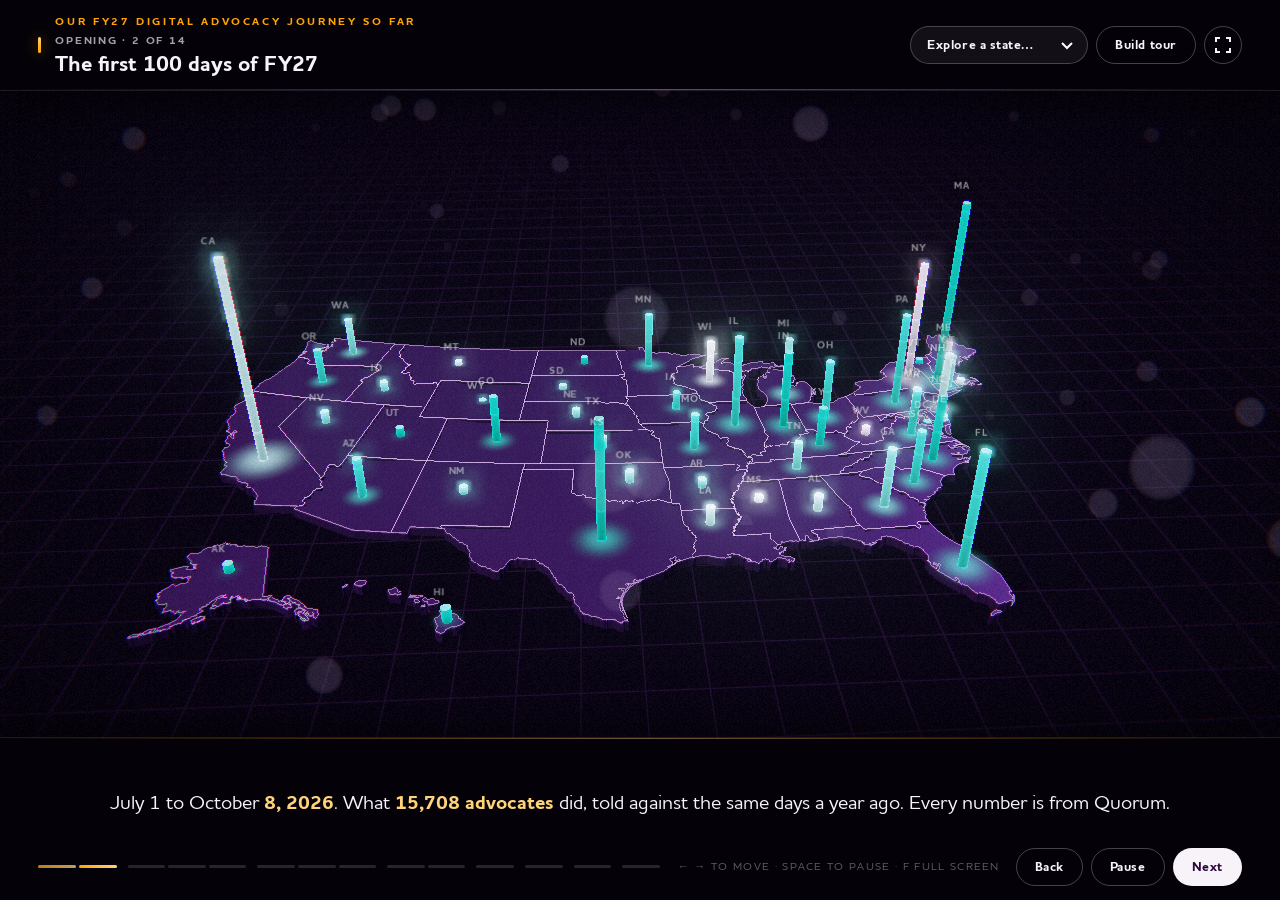
==== commit b338a63f: "Make state close-ups tangible: facades, grain, night ground, city blocks - Towers: the original's 8p" ====
--- a/index.html
+++ b/index.html
@@ -1521,7 +1521,35 @@
       m.needsUpdate=true; } }); }
   // ---- cinematic restyle: dark glass plateau with glowing edges, rim-lit landmarks, quieter water, no cartoon clouds ----
   const RIM={value:new THREE.Color(0,0,0)};
-  function rimHook(sh){ sh.uniforms.uRim=RIM; sh.fragmentShader=sh.fragmentShader.replace('void main() {','uniform vec3 uRim;\nvoid main() {').replace('#include <emissivemap_fragment>','#include <emissivemap_fragment>\n\t{ float rf=1.0-clamp(dot(normal,normalize(vViewPosition)),0.0,1.0); totalEmissiveRadiance+=uRim*pow(rf,2.6); }'); }
+  const NOISE=`
+float h31(vec3 p){ p=fract(p*0.3183099+vec3(0.1,0.2,0.3)); p*=17.0; return fract(p.x*p.y*p.z*(p.x+p.y+p.z)); }
+float vn(vec3 x){ vec3 i=floor(x), f=fract(x); f=f*f*(3.0-2.0*f);
+  return mix(mix(mix(h31(i),h31(i+vec3(1,0,0)),f.x),mix(h31(i+vec3(0,1,0)),h31(i+vec3(1,1,0)),f.x),f.y),
+             mix(mix(h31(i+vec3(0,0,1)),h31(i+vec3(1,0,1)),f.x),mix(h31(i+vec3(0,1,1)),h31(i+vec3(1,1,1)),f.x),f.y),f.z); }
+float fbm3(vec3 p){ return vn(p)*0.55+vn(p*2.03)*0.3+vn(p*4.11)*0.15; }
+float surfR=0.5;
+#ifdef SURF
+float surfN(vec3 p){
+#if SURF==1
+  float a=fbm3(p*7.0), b=vn(p*38.0), s=vn(vec3(p.x*42.0,p.y*1.6,p.z*42.0)); surfR=a; return mix(0.8,1.08,a)*mix(0.94,1.03,b)*mix(0.9,1.0,s);
+#elif SURF==2
+  float a=vn(vec3(p.x*95.0,p.y*2.2,p.z*95.0)), b=fbm3(p*6.0); surfR=a*0.6+b*0.4; return mix(0.88,1.07,a)*mix(0.92,1.04,b);
+#elif SURF==3
+  float a=fbm3(p*16.0), b=vn(p*60.0); surfR=0.7+0.3*a; return mix(0.5,1.2,a)*mix(0.85,1.08,b);
+#elif SURF==4
+  float a=0.5+0.5*sin(p.y*150.0+fbm3(p*6.0)*9.0); surfR=0.8; return mix(0.9,1.04,a)*mix(0.82,1.06,fbm3(p*9.0));
+#else
+  float a=fbm3(p*5.0), s=0.5+0.5*sin(p.y*28.0+a*5.0); surfR=0.85; return mix(0.62,1.15,a)*mix(0.94,1.03,s)*mix(0.9,1.05,vn(p*40.0));
+#endif
+}
+#endif
+`;
+  function rimHook(sh){ sh.uniforms.uRim=RIM;
+    sh.vertexShader=sh.vertexShader.replace('void main() {','varying vec3 vWP;\nvoid main() {').replace('#include <project_vertex>','#include <project_vertex>\n#ifdef USE_INSTANCING\n vWP=(modelMatrix*instanceMatrix*vec4(transformed,1.0)).xyz;\n#else\n vWP=(modelMatrix*vec4(transformed,1.0)).xyz;\n#endif');
+    sh.fragmentShader=sh.fragmentShader.replace('void main() {','uniform vec3 uRim;\nvarying vec3 vWP;\n'+NOISE+'\nvoid main() {')
+      .replace('#include <color_fragment>','#include <color_fragment>\n#ifdef SURF\n diffuseColor.rgb*=surfN(vWP);\n#endif')
+      .replace('#include <roughnessmap_fragment>','#include <roughnessmap_fragment>\n#ifdef SURF\n roughnessFactor=clamp(roughnessFactor*(0.75+0.5*surfR),0.04,1.0);\n#endif')
+      .replace('#include <emissivemap_fragment>','#include <emissivemap_fragment>\n\t{ float rf=1.0-clamp(dot(normal,normalize(vViewPosition)),0.0,1.0); totalEmissiveRadiance+=uRim*pow(rf,2.6); }'); }
   const L=h=>new THREE.Color(h).convertSRGBToLinear();
   // ---- cinematic palette: the original's flat colours mapped to porcelain, brushed metal, antique brass, jewel-tone foliage ----
   const PAL={
@@ -1543,8 +1571,123 @@
   };
   const THEME={}; function setTheme(bio){ const T=THEMES[bio]||THEMES.farm; THEME.bio=bio; for(const k of ['key','back','hs','hg','hor','edge','beam','part']) THEME[k]=L(T[k]); THEME.fog=L(T.hor).multiplyScalar(0.7); THEME.keyI=T.keyI; THEME.backI=T.backI; THEME.hemiI=T.hemiI; return T; }
   setTheme('farm');
+  // ---- realism: surface kinds for the grain shader ----
+  const KIND={0xf1f2f2:1,0xcfc8d6:1,0xbcbec0:2,0x808285:1,0x5a5a66:2,0x3a2447:1,0xcde6e3:1,0xffa400:2,0x359a8e:3,0x256d65:3,0x6fb7a8:2,0x77498c:1,0xcf9a5b:4,0x9a8aa5:5,0x5a3a22:4,0xd98a2b:4};
+  function kindOf(hex){ if(KIND[hex]) return KIND[hex]; const hsl={}; new THREE.Color(hex).getHSL(hsl); if(hsl.h>0.2&&hsl.h<0.47&&hsl.s>0.22) return 3; if(hsl.h>0.02&&hsl.h<0.13&&hsl.l<0.6&&hsl.s>0.2) return 4; return 1; }
+  // ---- realism: facades with framed, partly lit windows; concrete roofs; blinking aviation lights ----
+  const ANISO=env.aniso||1, FAC={}, facMats={}; let ROOF=null; const BEACON_GEO=new THREE.SphereGeometry(0.014,8,6);
+  function canvasTex(cv){ const tx=new THREE.CanvasTexture(cv); tx.encoding=THREE.sRGBEncoding; tx.anisotropy=ANISO; tx.minFilter=THREE.LinearMipmapLinearFilter; tx.magFilter=THREE.LinearFilter; return tx; }
+  function srnd(seed){ let s=(seed>>>0)%2147483647||1; return ()=>{ s=(s*16807)%2147483647; return s/2147483647; }; }
+  function facade(cols,rows,lit,base){ const key=cols+'x'+rows+'|'+lit+'|'+(base||''); if(FAC[key]) return FAC[key];
+    const cw=16, ch=Math.max(8,Math.min(16,Math.floor(1536/rows))); const W=Math.min(1024,cols*cw), H=Math.min(2048,rows*ch);
+    const a=document.createElement('canvas'); a.width=W; a.height=H; const c=a.getContext('2d'); const e=document.createElement('canvas'); e.width=W; e.height=H; const x=e.getContext('2d');
+    const bc=new THREE.Color(base||'#3a3448'), g=c.createLinearGradient(0,0,0,H);
+    g.addColorStop(0,'#'+bc.clone().lerp(new THREE.Color('#8a86a8'),0.35).getHexString()); g.addColorStop(0.55,'#'+bc.getHexString()); g.addColorStop(1,'#'+bc.clone().multiplyScalar(0.55).getHexString());
+    c.fillStyle=g; c.fillRect(0,0,W,H); x.fillStyle='#000'; x.fillRect(0,0,W,H);
+    const r=srnd(cols*7919+rows*131+Math.round(lit*1000)), cwp=W/cols, chp=H/rows;
+    for(let j=0;j<rows;j++){ const fl=r()<0.08?1:(r()<0.1?-1:0);
+      for(let i=0;i<cols;i++){ const gx=i*cwp+cwp*0.14, gy=j*chp+chp*0.18, gw=cwp*0.72, gh=chp*0.6;
+        c.fillStyle='rgba(170,180,220,'+((0.15+0.25*r())*0.35).toFixed(3)+')'; c.fillRect(gx,gy,gw,gh);
+        const on= fl===1? r()<0.85 : (fl===-1? false : r()<lit);
+        if(on){ const warm=r()<0.78, k=0.55+0.45*r();
+          x.fillStyle= warm? 'rgba(255,'+(190+Math.round(30*r()))+','+(120+Math.round(40*r()))+','+k.toFixed(2)+')' : 'rgba('+(190+Math.round(30*r()))+',215,255,'+(k*0.9).toFixed(2)+')'; x.fillRect(gx,gy,gw,gh);
+          c.fillStyle= warm?'rgba(255,214,150,0.35)':'rgba(200,220,255,0.3)'; c.fillRect(gx,gy,gw,gh); } }
+      c.fillStyle='rgba(10,8,16,0.55)'; c.fillRect(0,j*chp+chp*0.82,W,Math.max(1,chp*0.14)); }
+    c.fillStyle='rgba(200,200,230,0.18)'; for(let i=0;i<=cols;i++) c.fillRect(i*cwp-0.5,0,1.2,H);
+    c.save(); c.globalCompositeOperation='lighter'; for(let s=0;s<3;s++){ const sx=r()*W, gr=c.createLinearGradient(sx,0,sx+W*0.3,H*0.3); gr.addColorStop(0,'rgba(255,255,255,0)'); gr.addColorStop(0.5,'rgba(190,200,255,0.06)'); gr.addColorStop(1,'rgba(255,255,255,0)'); c.fillStyle=gr; c.fillRect(0,0,W,H); } c.restore();
+    return FAC[key]={map:canvasTex(a), emi:canvasTex(e)}; }
+  function roofMat(){ if(facMats.roof) return facMats.roof; const S=256, a=document.createElement('canvas'); a.width=a.height=S; const c=a.getContext('2d'), r=srnd(77);
+    c.fillStyle='#2b2733'; c.fillRect(0,0,S,S); for(let i=0;i<2200;i++){ const v=30+Math.floor(r()*28); c.fillStyle='rgba('+v+','+(v-2)+','+(v+8)+',0.5)'; c.fillRect(r()*S,r()*S,2,2); }
+    c.strokeStyle='#4a4456'; c.lineWidth=10; c.strokeRect(5,5,S-10,S-10);
+    for(let i=0;i<5;i++){ const w=20+r()*50, h=16+r()*40, X=20+r()*(S-60-w), Y=20+r()*(S-60-h); c.fillStyle='#3a3544'; c.fillRect(X,Y,w,h); c.fillStyle='#211d28'; c.fillRect(X+3,Y+h-4,w-6,4); }
+    const m=new THREE.MeshStandardMaterial({map:canvasTex(a), roughness:0.85, metalness:0.1}); m.onBeforeCompile=rimHook; m.userData.rim=m.userData.graded=true; done.add(m); return facMats.roof=m; }
+  function facadeMat(cols,rows,lit,base){ const key=cols+'x'+rows+'|'+lit+'|'+(base||''); if(facMats[key]) return facMats[key]; const f=facade(cols,rows,lit,base);
+    const m=new THREE.MeshStandardMaterial({map:f.map, emissiveMap:f.emi, emissive:new THREE.Color(1,1,1), emissiveIntensity:0.9, roughness:0.22, metalness:0.65});
+    m.onBeforeCompile=rimHook; m.userData.rim=m.userData.graded=m.userData.facade=true; done.add(m); return facMats[key]=m; }
+  function facadeArray(geo,F){ const R=roofMat(); if(geo.type==='BoxGeometry') return [F,F,R,R,F,F]; if(geo.type==='CylinderGeometry') return [F,R,R]; return F; }
+  function addBeacon(o,h){ const m=new THREE.MeshBasicMaterial({color:new THREE.Color(1,0.08,0.05).multiplyScalar(2.0), transparent:true, opacity:1, blending:THREE.AdditiveBlending, depthWrite:false, fog:false}); done.add(m);
+    const s=new THREE.Mesh(BEACON_GEO,m); s.position.set(o.position.x,o.position.y+h/2+0.014,o.position.z); o.parent.add(s); const ph=Math.random()*6.283;
+    animators.push(now=>{ m.opacity= Math.sin(now*0.0035+ph)>0.55 ? 1 : 0.1; }); }
+  function upgradeFacades(){ const lut=new Map();
+    for(const key in texCache){ const tx=texCache[key]; if(key==='water'||!tx||!tx.image||!tx.image.width) continue; const cols=Math.round(tx.image.width/8), rows=Math.round(tx.image.height/8);
+      const rest=key.slice(String(cols).length+1+String(rows).length), hi=rest.indexOf('#'); lut.set(tx,{cols,rows,lit:parseFloat(rest)||0.45,base:hi>=0?rest.slice(hi):null}); }
+    const hits=[]; stage.traverse(o=>{ if(o.isMesh && !Array.isArray(o.material) && o.material.map && lut.has(o.material.map)) hits.push(o); });
+    let beacons=0; for(const o of hits){ const p=lut.get(o.material.map); o.material=facadeArray(o.geometry,facadeMat(p.cols,p.rows,p.lit,p.base)); o.castShadow=o.receiveShadow=true;
+      const gp=o.geometry.parameters||{}; if(o.geometry.type==='BoxGeometry' && gp.height>0.5 && beacons<14){ beacons++; addBeacon(o,gp.height); } }
+    // the scattered city blocks (silver box with a gold window panel) become real facades
+    for(const g of stageParts){ if(!g.isGroup||g.children.length!==2) continue; const [a,b]=g.children; if(!a.isMesh||!b.isMesh||a.geometry.type!=='BoxGeometry'||b.geometry.type!=='BoxGeometry') continue;
+      if(a.material.userData.hex!==0xbcbec0||b.material.userData.hex!==0xffa400||!b.material.transparent) continue; const gp=a.geometry.parameters; g.remove(b);
+      a.material=facadeArray(a.geometry,facadeMat(Math.max(2,Math.round(gp.width*16)),Math.max(3,Math.round(gp.height*12)),0.5,'#2e2a3a')); } }
+  // ---- realism: the state's ground at night, by theme, with towns, highways and the capital lit ----
+  const GROUND={};
+  const GSTYLE={
+    city:{base:'#14111b', draw(c,x,r,S){ const B=22, st=5; for(let gy=0;gy<S;gy+=B) for(let gx=0;gx<S;gx+=B){ const v=r();
+        c.fillStyle= v<0.08 ? '#15241c' : 'rgb('+(30+Math.round(r()*16))+','+(26+Math.round(r()*12))+','+(38+Math.round(r()*16))+')'; c.fillRect(gx+st/2,gy+st/2,B-st,B-st);
+        if(v>=0.08){ c.fillStyle='rgba(0,0,0,0.25)'; c.fillRect(gx+st/2+3,gy+st/2+3,B-st-6,B-st-6); }
+        x.fillStyle='rgba(255,'+(200+Math.round(r()*30))+',140,'+(0.35+r()*0.5).toFixed(2)+')'; x.fillRect(gx,gy,1.6,1.6); if(r()<0.5) x.fillRect(gx+B/2,gy,1.4,1.4);
+        if(r()<0.25){ x.fillStyle='rgba(255,230,190,0.5)'; x.fillRect(gx+st/2+2+r()*(B-st-6),gy+st/2+2+r()*(B-st-6),1.5,1.5); } }
+      x.strokeStyle='rgba(255,196,120,0.35)'; x.lineWidth=2; for(let k=0;k<6;k++){ const y0=r()*S; x.beginPath(); x.moveTo(0,y0); x.lineTo(S,y0+(r()-0.5)*S*0.6); x.stroke(); } }},
+    farm:{base:'#1d2016', draw(c,x,r,S){ const cols=['#2a331d','#343c20','#3f3c1f','#352b1b','#26301f','#3b4224','#2f2a1a']; let y=0;
+      while(y<S){ const h=24+r()*44; let xx=0; while(xx<S){ const w=26+r()*60; c.fillStyle=cols[Math.floor(r()*cols.length)]; c.fillRect(xx+1,y+1,w-2,h-2);
+          c.strokeStyle='rgba(0,0,0,0.2)'; c.lineWidth=1; const vert=r()<0.5; c.beginPath(); for(let k=3;k<(vert?w:h);k+=4){ if(vert){ c.moveTo(xx+k,y+1); c.lineTo(xx+k,y+h-1); } else { c.moveTo(xx+1,y+k); c.lineTo(xx+w-1,y+k); } } c.stroke(); xx+=w; } y+=h; }
+      c.strokeStyle='#171310'; c.lineWidth=2; for(let k=0;k<S;k+=128){ c.beginPath(); c.moveTo(k+r()*8,0); c.lineTo(k+r()*8,S); c.stroke(); c.beginPath(); c.moveTo(0,k+r()*8); c.lineTo(S,k+r()*8); c.stroke(); }
+      x.fillStyle='rgba(255,210,150,0.55)'; for(let k=0;k<70;k++) x.fillRect(r()*S,r()*S,1.6,1.6); }},
+    forest:{base:'#0e1c16', draw(c,x,r,S){ for(let k=0;k<9000;k++){ const v=r(); c.fillStyle= v<0.33?'#14291f':(v<0.66?'#183224':'#0b1712'); c.beginPath(); c.arc(r()*S,r()*S,2+r()*6,0,6.283); c.fill(); }
+      c.fillStyle='rgba(120,170,130,0.08)'; for(let k=0;k<1400;k++) c.fillRect(r()*S,r()*S,2,2);
+      for(let k=0;k<3;k++){ let X=r()*S, Y=0, a=Math.PI/2+(r()-0.5); c.strokeStyle='#1c3a46'; c.lineWidth=3+r()*2; c.beginPath(); c.moveTo(X,Y); for(let s=0;s<60;s++){ a+=(r()-0.5)*0.5; X+=Math.cos(a)*20; Y+=Math.sin(a)*20; c.lineTo(X,Y); } c.stroke(); }
+      x.fillStyle='rgba(255,210,150,0.45)'; for(let k=0;k<25;k++) x.fillRect(r()*S,r()*S,1.4,1.4); }},
+    desert:{base:'#2e1c14', draw(c,x,r,S){ for(let k=0;k<160;k++){ const y0=r()*S, amp=4+r()*10, f=0.01+r()*0.02, ph=r()*6; c.strokeStyle= r()<0.5?'rgba(90,60,40,0.35)':'rgba(20,10,8,0.35)'; c.lineWidth=1.5+r()*2; c.beginPath(); for(let X=0;X<=S;X+=8){ const Y=y0+Math.sin(X*f+ph)*amp; if(X) c.lineTo(X,Y); else c.moveTo(X,Y); } c.stroke(); }
+      for(let k=0;k<12;k++){ let X=r()*S, Y=r()*S, a=r()*6.28; c.strokeStyle='rgba(12,6,4,0.5)'; c.lineWidth=1+r()*2.5; c.beginPath(); c.moveTo(X,Y); for(let s=0;s<20;s++){ a+=(r()-0.5)*0.9; X+=Math.cos(a)*14; Y+=Math.sin(a)*14; c.lineTo(X,Y); } c.stroke(); }
+      c.fillStyle='rgba(20,22,14,0.5)'; for(let k=0;k<2500;k++) c.fillRect(r()*S,r()*S,1.5,1.5); }},
+    mountain:{base:'#1d1f2b', draw(c,x,r,S){ for(let k=0;k<5000;k++){ const v=r(); c.fillStyle= v<0.4?'rgba(44,46,62,0.6)':(v<0.75?'rgba(22,24,34,0.6)':'rgba(20,34,28,0.5)'); c.beginPath(); c.arc(r()*S,r()*S,3+r()*10,0,6.283); c.fill(); }
+      for(let k=0;k<26;k++){ let X=r()*S, Y=r()*S, a=r()*6.28; const pts=[]; for(let s=0;s<26;s++){ a+=(r()-0.5)*0.6; X+=Math.cos(a)*12; Y+=Math.sin(a)*12; pts.push([X,Y]); }
+        c.strokeStyle='rgba(60,64,86,0.8)'; c.lineWidth=7; c.beginPath(); pts.forEach((q,i)=>i?c.lineTo(q[0],q[1]):c.moveTo(q[0],q[1])); c.stroke();
+        c.save(); c.shadowColor='rgba(205,215,240,0.6)'; c.shadowBlur=7; c.strokeStyle='rgba(205,215,240,0.26)'; c.lineWidth=3.5; c.beginPath(); pts.forEach((q,i)=>i?c.lineTo(q[0],q[1]-1):c.moveTo(q[0],q[1]-1)); c.stroke(); c.restore(); }
+      x.fillStyle='rgba(255,210,150,0.45)'; for(let k=0;k<30;k++) x.fillRect(r()*S,r()*S,1.4,1.4); }},
+    coast:{base:'#15211d', draw(c,x,r,S,path){ for(let k=0;k<6000;k++){ c.fillStyle= r()<0.5?'rgba(26,48,36,0.55)':'rgba(14,26,22,0.55)'; c.beginPath(); c.arc(r()*S,r()*S,2+r()*7,0,6.283); c.fill(); }
+      path(c); c.strokeStyle='#3e3529'; c.lineWidth=22; c.stroke(); path(c); c.strokeStyle='#5a4c39'; c.lineWidth=9; c.stroke(); path(c); c.strokeStyle='rgba(220,240,255,0.3)'; c.lineWidth=2.5; c.stroke();
+      path(x); x.strokeStyle='rgba(255,205,140,0.18)'; x.lineWidth=18; x.stroke(); }},
+  };
+  function groundTex(ab,bio,T){ if(GROUND[ab]) return GROUND[ab]; const S=1024, o=OUT[ab], r=srnd(ab.charCodeAt(0)*977+ab.charCodeAt(1)*131);
+    const a=document.createElement('canvas'); a.width=a.height=S; const c=a.getContext('2d'); const e=document.createElement('canvas'); e.width=e.height=S; const x=e.getContext('2d');
+    const P=(px,py)=>[(px+1)*S/2,(1-py)*S/2];
+    const path=ctx=>{ ctx.beginPath(); for(const ring of o.r){ ring.forEach((q,i)=>{ const [X,Y]=P(q[0],q[1]); if(i) ctx.lineTo(X,Y); else ctx.moveTo(X,Y); }); ctx.closePath(); } };
+    const inside=(px,py)=>{ let inn=false; for(const ring of o.r){ for(let i=0,j=ring.length-1;i<ring.length;j=i++){ const xi=ring[i][0],yi=ring[i][1],xj=ring[j][0],yj=ring[j][1]; if(((yi>py)!==(yj>py))&&(px<(xj-xi)*(py-yi)/(yj-yi)+xi)) inn=!inn; } } return inn; };
+    const rpt=()=>{ for(let k=0;k<300;k++){ const px=r()*2-1, py=r()*2-1; if(inside(px,py)) return [px,py]; } return [0,0]; };
+    const G=GSTYLE[bio]||GSTYLE.farm; c.fillStyle=G.base; c.fillRect(0,0,S,S); x.fillStyle='#000'; x.fillRect(0,0,S,S);
+    c.save(); path(c); c.clip(); x.save(); path(x); x.clip(); G.draw(c,x,r,S,path);
+    // towns: the capital, the downtown where the original placed its skyline, and a few more
+    const towns=[]; if(o.cap) towns.push({p:[o.cap[1],-o.cap[2]],s:1});
+    const spec=STATE_SPECS[ab], gls=(spec?spec.s:[]).filter(it=>it[0]==='gl'); if(gls.length){ let mx=0,mz=0; for(const it of gls){ mx+=it[1]; mz+=it[2]; } towns.push({p:[mx/gls.length,-mz/gls.length],s:1.4}); }
+    for(let k=0;k<3;k++) towns.push({p:rpt(),s:0.5+r()*0.4});
+    for(let k=1;k<towns.length;k++){ const [x0,y0]=P(towns[k-1].p[0],towns[k-1].p[1]), [x1,y1]=P(towns[k].p[0],towns[k].p[1]), mx=(x0+x1)/2+(r()-0.5)*120, my=(y0+y1)/2+(r()-0.5)*120;
+      c.strokeStyle='rgba(10,8,12,0.7)'; c.lineWidth=4; c.beginPath(); c.moveTo(x0,y0); c.quadraticCurveTo(mx,my,x1,y1); c.stroke();
+      x.strokeStyle='rgba(255,200,130,0.4)'; x.lineWidth=1.6; x.beginPath(); x.moveTo(x0,y0); x.quadraticCurveTo(mx,my,x1,y1); x.stroke(); }
+    for(const tw of towns){ const [X,Y]=P(tw.p[0],tw.p[1]), R=26*tw.s, gr=x.createRadialGradient(X,Y,0,X,Y,R*1.8); gr.addColorStop(0,'rgba(255,200,130,0.42)'); gr.addColorStop(1,'rgba(255,170,90,0)'); x.fillStyle=gr; x.fillRect(X-R*2,Y-R*2,R*4,R*4);
+      for(let k=0;k<160*tw.s;k++){ const an=r()*6.283, d=Math.pow(r(),1.7)*R, px=X+Math.cos(an)*d, py=Y+Math.sin(an)*d; x.fillStyle='rgba(255,'+(200+Math.round(r()*40))+','+(140+Math.round(r()*60))+','+(0.5+r()*0.5).toFixed(2)+')'; x.fillRect(px,py,1.6,1.6); c.fillStyle='rgba(60,56,70,0.55)'; c.fillRect(px,py,2.5,2.5); } }
+    path(c); c.strokeStyle='#'+new THREE.Color(T.edge).getHexString(); c.globalAlpha=0.2; c.lineWidth=10; c.stroke(); c.globalAlpha=1; c.restore(); x.restore();
+    const map=canvasTex(a), emi=canvasTex(e); for(const tx of [map,emi]){ tx.repeat.set(1/(2*PS),1/(2*PS)); tx.offset.set(0.5,0.5); }
+    return GROUND[ab]={map,emi,towns}; }
+  // ---- realism: streets and towns that rise out of the ground (dense in city states and around skylines) ----
+  const FAB_GEO=(()=>{ const g=new THREE.BoxGeometry(1,1,1); g.translate(0,0.5,0); return g; })();
+  function fabric(ab,bio,towns){ const o=OUT[ab], spec=STATE_SPECS[ab], r=srnd(ab.charCodeAt(1)*733+ab.charCodeAt(0)*17);
+    const used=(spec?spec.s:[]).map(it=>[it[1],it[2]]).concat(o.cap?[[o.cap[1],o.cap[2]]]:[]);
+    const inside=(sx,sz)=>{ const px=sx, py=-sz; let inn=false; for(const ring of o.r){ for(let i=0,j=ring.length-1;i<ring.length;j=i++){ const xi=ring[i][0],yi=ring[i][1],xj=ring[j][0],yj=ring[j][1]; if(((yi>py)!==(yj>py))&&(px<(xj-xi)*(py-yi)/(yj-yi)+xi)) inn=!inn; } } return inn; };
+    const pts=[], hasDown=towns.length>1 && (spec?spec.s:[]).some(it=>it[0]==='gl');
+    if(bio==='city'){ for(let z=-1;z<=1;z+=0.05) for(let xx=-1;xx<=1;xx+=0.05){ const jx=xx+(r()-0.5)*0.01, jz=z+(r()-0.5)*0.01; if(!inside(jx,jz)||used.some(([ux,uz])=>Math.hypot(ux-jx,uz-jz)<0.11)) continue;
+        const dc=Math.min(...towns.map(tw=>Math.hypot(tw.p[0]-jx,-tw.p[1]-jz)/tw.s)), f=Math.max(0,1-dc/0.38); if(r()<0.22+0.45*(1-f)) continue;   // downtowns dense, suburbs sparse
+        const wide=r()<0.15; pts.push([jx,jz, wide? 0.02+r()*0.025 : 0.025+r()*0.035+f*f*(0.1+r()*0.17), wide? 0.11+r()*0.02 : 0.075+r()*0.04]); } }
+    else { towns.forEach((tw,ti)=>{ const down=hasDown && ti===1, n=Math.round((down?60:18)*tw.s*(bio==='farm'?0.8:1)), spread=(down?0.16:0.09)*tw.s;
+        for(let k=0;k<n;k++){ const an=r()*6.283, d=Math.pow(r(),1.3)*spread, jx=tw.p[0]+Math.cos(an)*d, jz=-tw.p[1]+Math.sin(an)*d; if(!inside(jx,jz)||used.some(([ux,uz])=>Math.hypot(ux-jx,uz-jz)<0.08)) continue;
+          pts.push([jx,jz, down? 0.03+Math.max(0,0.18-d*1.1)*(0.4+r()) : 0.02+r()*0.035*tw.s, down? 0.06+r()*0.04 : 0.045+r()*0.03]); } }); }
+    if(!pts.length) return; const n=Math.min(pts.length,520), F=facadeMat(4,6,0.4,'#2c2838'), R=roofMat();
+    const im=new THREE.InstancedMesh(FAB_GEO,[F,F,R,R,F,F],n), d=new THREE.Object3D(), col=new THREE.Color();
+    for(let i=0;i<n;i++){ const [px,pz,h,w]=pts[i]; d.position.set(px*PS,TOP,pz*PS); d.rotation.set(0,bio==='city'?0:r()*0.6,0); d.scale.set(w,h,w*(0.8+r()*0.5)); d.updateMatrix(); im.setMatrixAt(i,d.matrix); const v=0.75+r()*0.4; col.setRGB(v,v,v*1.05); im.setColorAt(i,col); }
+    im.castShadow=im.receiveShadow=true; im.instanceMatrix.needsUpdate=true; if(im.instanceColor) im.instanceColor.needsUpdate=true;
+    const g=new THREE.Group(); g.add(im); g.scale.y=0.001; g.userData.t0=1300; g.userData.dur=1800; g.userData.axis='y'; g.userData.fabric=true; stage.add(g); stageParts.push(g); }
   let styled=null; const BIOLIGHT={color:new THREE.Color(1,1,1), intensity:0};
-  function restyle(){ if(styled===stageAb) return; styled=stageAb; const T=setTheme(biomeOf(stageAb));
+  function restyle(){ if(styled===stageAb) return; styled=stageAb; const bio=biomeOf(stageAb), T=setTheme(bio);
+    upgradeFacades(); for(const k in facMats) if(k!=='roof') facMats[k].emissiveIntensity=T.win*0.95;
     // grade every landmark and scatter material into the cinematic palette (plateau is replaced below)
     stage.traverse(o=>{ const ms=o.material?(Array.isArray(o.material)?o.material:[o.material]):[]; for(const m of ms){
       if(!m.isMeshStandardMaterial || m.userData.graded || m.userData.hex==null) continue; m.userData.graded=true;
@@ -1552,10 +1695,14 @@
       if(P){ m.roughness=P.r; m.metalness=P.m; } else { m.roughness=Math.min(0.85,m.roughness*0.85); m.metalness=Math.max(m.metalness,0.08); }
       if(m.emissiveMap){ m.emissiveIntensity=T.win; }
       else if(P && P.e){ m.emissive.copy(L(P.e)); }
-      else if(m.userData.ehex){ m.emissive.copy(L(grade(m.userData.ehex))).multiplyScalar(0.7); } } });
+      else if(m.userData.ehex){ m.emissive.copy(L(grade(m.userData.ehex))).multiplyScalar(0.7); }
+      if(o.geometry && o.geometry.type==='CircleGeometry' && (m.userData.hex===0x359a8e)){ m.roughness=0.1; m.metalness=0.4; }   // lakes: still water catches the light
+      else if(!m.map && !(m.transparent && m.opacity<0.95)){ m.defines=Object.assign({},m.defines,{SURF:kindOf(m.userData.hex)}); m.needsUpdate=true; } } });
     for(const g of stageParts){
-      if(g.userData.axis==='y'){ g.traverse(o=>{
-          if(o.isMesh){ const m=new THREE.MeshStandardMaterial({color:L(T.slab), roughness:0.62, metalness:0.22, emissive:L(T.slab).multiplyScalar(0.18)}); m.onBeforeCompile=rimHook; m.userData.rim=true; done.add(m); o.material=m; o.castShadow=true; o.receiveShadow=true; }
+      if(g.userData.axis==='y' && !g.userData.fabric){ g.traverse(o=>{
+          if(o.isMesh){ const m=new THREE.MeshStandardMaterial({color:L(T.slab), roughness:0.62, metalness:0.22, emissive:L(T.slab).multiplyScalar(0.18)}); m.onBeforeCompile=rimHook; m.userData.rim=true; done.add(m);
+            const gt=groundTex(stageAb,bio,T), top=new THREE.MeshStandardMaterial({map:gt.map, emissiveMap:gt.emi, emissive:new THREE.Color(1,1,1), emissiveIntensity:bio==='city'?1.0:0.8, bumpMap:gt.map, bumpScale:0.014, roughness:0.8, metalness:0.05});
+            top.onBeforeCompile=rimHook; top.userData.rim=true; done.add(top); o.material=[top,m]; o.castShadow=true; o.receiveShadow=true; }
           else if(o.isLineSegments){ const m=new THREE.LineBasicMaterial({color:L(T.edge).multiplyScalar(1.3), transparent:true, opacity:0.95, blending:THREE.AdditiveBlending, depthWrite:false, fog:false}); m.userData.baseOpacity=0.95; done.add(m); o.material=m; } }); }
       else if(g.isMesh && g.geometry.type==='CircleGeometry' && g.userData.fadeTo===0.12){ g.material.color.copy(L(T.sea)); g.userData.fadeTo=0.6; }
       else if(g.isMesh && g.geometry.type==='PlaneGeometry' && g.userData.fade){ g.scale.set(1.3,1.3,1.3); g.material.color.copy(L(T.pool)).multiplyScalar(1.45); }
@@ -1566,6 +1713,7 @@
     for(const r of ripples){ r.o.material.color.copy(r.sea? L(T.edge).multiplyScalar(0.4) : L(0xffc54d).multiplyScalar(0.6)); r.o.material.blending=THREE.AdditiveBlending; }
     if(particles){ const m=particles.material; m.blending=THREE.AdditiveBlending; m.color.copy(L(T.part)).multiplyScalar(0.85); m.needsUpdate=true; }
     for(const b of birds){ b.material.color.setRGB(0.55,0.52,0.62); }
+    fabric(stageAb,bio,groundTex(stageAb,bio,T).towns);
     for(const d of dataBars) if(d.m) d.m.visible=false; // replaced by the engine's light pillars
     stage.traverse(o=>{ const ms=o.material?(Array.isArray(o.material)?o.material:[o.material]):[]; for(const m of ms){ if(m.isMeshStandardMaterial && !m.userData.rim){ m.userData.rim=true; m.onBeforeCompile=rimHook; m.needsUpdate=true; } } });
   }
@@ -1575,6 +1723,7 @@
     rim(c){ RIM.value.copy(c); },
     biome(){ return BIOLIGHT; },
     theme(){ return THEME; },
+    hero(){ const sp=STATE_SPECS[stageAb], it=sp&&sp.s&&sp.s[0]; if(!it) return {x:0,z:0,h:0.6}; return {x:it[1]*PS, z:it[2]*PS, h: typeof it[3]==='number'? Math.max(0.3,Math.min(2.4,it[3])) : 0.6}; },
     capital(){ const o=OUT[stageAb]; return o&&o.cap? {name:o.cap[0], x:o.cap[1]*PS, y:TOP+1.1, z:o.cap[2]*PS} : null; },
     tick(now, alpha){ stageAlpha=alpha; if(!stage.visible) return; setGroupOpacity(stage, alpha); stageTick(now); linearize(stage); },
     data(on){ dataOn=!!on; },
@@ -2027,12 +2176,13 @@
 
   // ---------- state close-up: monthly pillars on the lifted state ----------
   // ---------- state dioramas (ported from the original edition), staged on their own at the origin ----------
-  const dio=makeStateStage({scene, byAb, fmt, cum, monthShort, reduceMotion}); dio.group.visible=false;
+  const dio=makeStateStage({scene, byAb, fmt, cum, monthShort, reduceMotion, aniso:renderer.capabilities.getMaxAnisotropy()}); dio.group.visible=false;
   renderer.shadowMap.enabled=true; renderer.shadowMap.type=THREE.PCFSoftShadowMap;
   const dHemi=new THREE.HemisphereLight(lin(0xd9ccff), lin(0x1a0826), 0); scene.add(dHemi);
   const dSun=new THREE.DirectionalLight(lin(0xffe2c4),0); dSun.position.set(7,10,6); dSun.castShadow=true; dSun.shadow.mapSize.set(2048,2048); Object.assign(dSun.shadow.camera,{left:-9,right:9,top:9,bottom:-9,near:1,far:60}); dSun.shadow.bias=-0.0008; dSun.shadow.radius=4; scene.add(dSun);
   const dBack=new THREE.DirectionalLight(lin(0x9b74e0),0); dBack.position.set(-9,6,-10); scene.add(dBack);
   dio.rim(lin(0x8d6ad1).multiplyScalar(0.38));
+  const TOPD=0.46; // diorama plateau top, matching the ported stage
   const dPoint=new THREE.PointLight(0xffffff,0,16,1.5); dPoint.position.set(3,5,3); scene.add(dPoint); // tinted per biome, always present
   // a dark reflective pedestal under the diorama and its numbers, edged in light, with a soft beam from above
   const pedestal=new THREE.Group(); scene.add(pedestal); pedestal.visible=false;
@@ -2064,6 +2214,8 @@
   const DD={h:[0,0,0,0,0], th:[0,0,0,0,0], g:[0,0,0,0,0], tg:[0,0,0,0,0], on:false};
   const dioVal=[0,1,2,3,4].map(()=>mkLabel('val')), dioMo=[0,1,2,3,4].map(()=>{ const L=mkLabel('mo'); L.ay=0; return L; }), dioRow=mkLabel('mo'), dioCap=mkLabel('tag');
   dioRow.ay=0; const DIO_LBL=dioVal.concat(dioMo,[dioRow]);
+  // compile the diorama's shaders while the screen is black, so the first visit to a state does not stall on screen
+  function precompile(){ try{ dio.group.visible=pedestal.visible=true; renderer.compile(scene,camera); }catch(e){} }
   function setA(m,j,c,g,h){ m.geometry.attributes.aColor.setXYZ(j,c.r,c.g,c.b); m.geometry.attributes.aGlow.setX(j,g); m.geometry.attributes.aH.setX(j,h); }
   function dioSet(s){ const a=s.a, a26=s.a26, n27=sum(s.n), n26=sum(s.n26); const kA=2.9/Math.max(1,...a,...a26), kN=2.9/Math.max(1,n27,n26);
     DD.th=a.map(v=>Math.max(0.05,v*kA)).concat([Math.max(0.05,n27*kN)]); DD.tg=a26.map(v=>v*kA).concat([n26*kN]);
@@ -2384,11 +2536,12 @@
         if(cameFrom && cameFrom!==s.ab && cam.r<30){ flyTo(HOME,2600,4); delay=2600; caption(['Back out to the map, then across to ', {b:s.name}, '.']); }
         else { if(cam.r<18) setCam(HOME); flyTo(HOME,1000); delay=1000; caption(['Next, ', {b:s.name}, '. Find it on the map.']); }
         later(()=>{ if(runId!==my) return; world({cols:0, ghost:0, hl:[s.ab], stageAb:s.ab, abLab:0}); flyTo({tx:s.lx,ty:1.4,tz:s.lz,theta:-0.3,phi:0.9,r:10},2600); caption(['Diving into ', {b:s.name}, '.']); }, delay);
-        later(()=>{ if(runId!==my) return; cut('dio', ()=>{ dio.load(s.ab,true); dioSet(s); DD.on=false; DD.h.fill(0); DD.g.fill(0); world({map:0, edges:0, cols:0, ghost:0, dio:1, abLab:0, embers:0.3}); setCam(DIO_A0); flyTo(DIO_A1,5600); later(()=>{ if(runId===my) flyTo(Object.assign({},DIO_A1,DIO_A2),6200); },5600); drift=0;
+        later(()=>{ if(runId!==my) return; cut('dio', ()=>{ dio.load(s.ab,true); dioSet(s); DD.on=false; DD.h.fill(0); DD.g.fill(0); precompile(); world({map:0, edges:0, cols:0, ghost:0, dio:1, abLab:0, embers:0.3}); setCam(DIO_A0); flyTo(DIO_A1,5000); drift=0;
+            { const hz=dio.hero(); later(()=>{ if(runId===my) flyTo({tx:hz.x, ty:TOPD+0.25+hz.h*0.4, tz:hz.z, theta:-0.12, phi:1.2, r:3.8+hz.h*1.6, fov:34},4600); },5000); }   // glide in to the state's signature landmark
             stateTitle(s.name, [m.nick?'The '+m.nick:'', m.cap?'Capital '+m.cap:''].filter(Boolean).join(' · ')); later(()=>{ if(runId===my && dio.capital()) dioCap.to=1; },2900);
             caption([{b:s.name}, (m.nick?', the ' + m.nick:'') + (m.cap?'. Capital: ':''), m.cap?{b:m.cap}:'', '. ' + (m.known||'')]); }); }, delay+2500);
         this.ms=delay+13000; } };
-    const numbers={k, t:s.name+' by the numbers', st:s.ab, stage:'dio', cut:Object.assign({},DIO_A1,DIO_A2), ms:15000, run(){ const my=runId; statHide(); if(dio.ab!==s.ab) dio.load(s.ab,false); dioSet(s); world({map:0, edges:0, cols:0, ghost:0, dio:1, abLab:0, embers:0.3}); DD.on=true;
+    const numbers={k, t:s.name+' by the numbers', st:s.ab, stage:'dio', cut:Object.assign({},DIO_A1,DIO_A2), ms:15000, run(){ const my=runId; statHide(); if(dio.ab!==s.ab){ dio.load(s.ab,false); precompile(); } dioSet(s); world({map:0, edges:0, cols:0, ghost:0, dio:1, abLab:0, embers:0.3}); DD.on=true;
         flyTo(DIO_N,9000); drift=0; if(dio.capital()) dioCap.to=1; later(()=>{ if(runId!==my) return; for(const L of DIO_LBL) L.to=1; },1400);
         caption([{b:s.name}, ': ' + fmt(a) + ' actions since July 1 against ' + fmt(a26) + ' in the same window last year' + (a26? ' (×'+(a/a26).toFixed(1)+')':'') + '. ' + monthFull[best] + ' was the big month. ' + fmt(n) + ' new advocates joined (' + fmt(n26) + ' last year) and ' + pct(s.c? s.tk/s.c:0) + ' of the list took action.']);
         later(()=>statShow(s.name + (m.cap?' · capital ' + m.cap:'') + ' · FY27 to date', a, ['Rank ', {b: rank + ' of ' + states.length}, ' on actions · ' + fmt(s.tk) + ' of ' + fmt(s.c) + ' advocates acted · emails ' + fmt(sum(s.e)) + ' · texts ' + fmt(sum(s.t))], [['#ffffff','FY27 actions by month'],['#ffc54d',PKM],['rgba(201,195,211,.9)','Glass and ring: same month of FY26'],['#3fc2b0','New advocates since July 1 (own scale)']], 'October is October 1 to '+asOf.getDate()+' in both years.'), 700); } };
